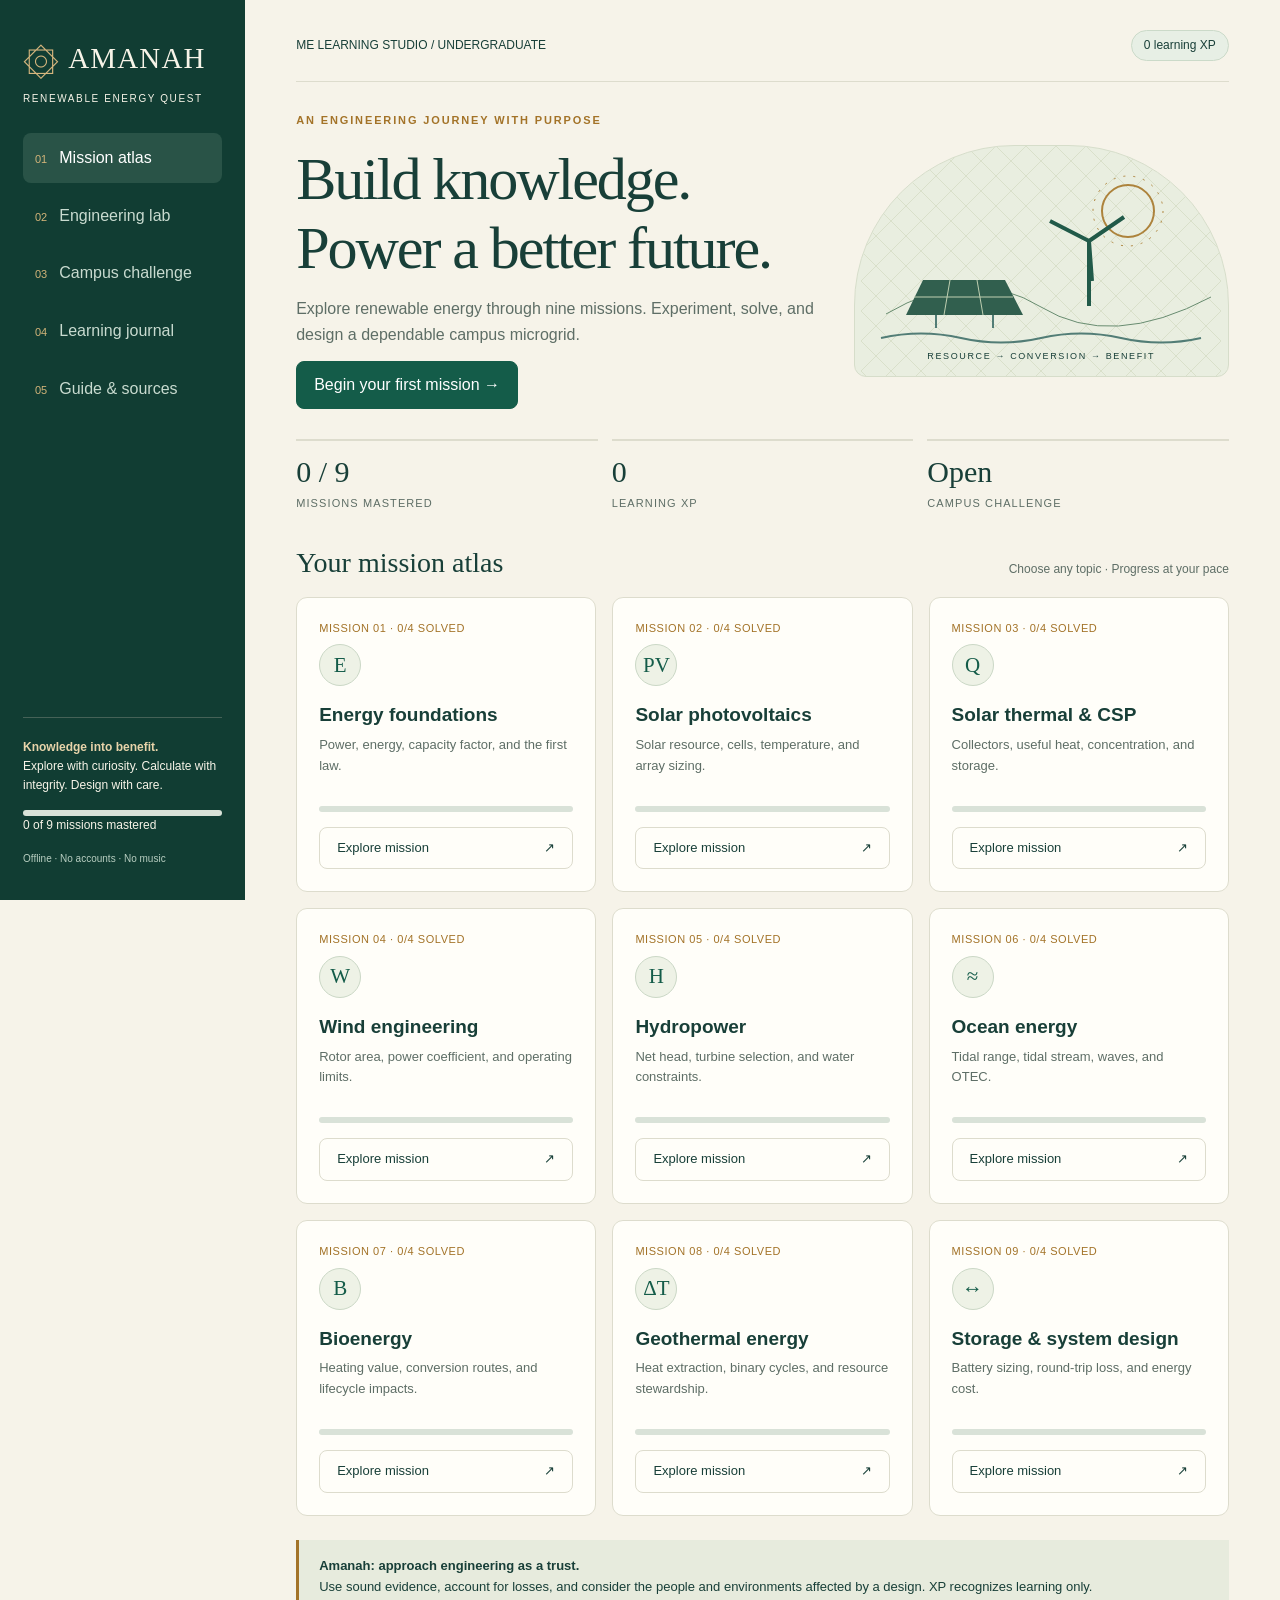
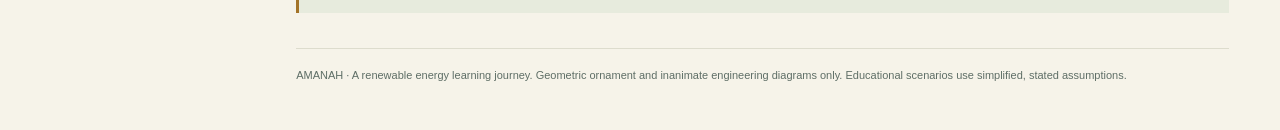
==== index.html @ 1aebdc18 "Initial commit Co-authored-by: Copilot App <223556219+Copilot@users.noreply.github.com>" ====
<!DOCTYPE html>
<html lang="en"><head><meta charset="UTF-8"><meta name="viewport" content="width=device-width,initial-scale=1"><meta name="description" content="An offline undergraduate renewable energy learning game with Islamic geometric design and engineering missions."><title>Amanah · Renewable Energy Quest</title>
<style>
:root{--ink:#183f38;--green:#145c49;--gold:#a37328;--cream:#f6f3e9;--paper:#fffef9;--line:#dddccd;--muted:#5e6e66;--mint:#e7efe5;--red:#973d30}*{box-sizing:border-box}body{margin:0;background:var(--cream);color:var(--ink);font:16px/1.6 'Segoe UI',Arial,sans-serif}button,input,select{font:inherit}button,a,input{touch-action:manipulation}button{cursor:pointer}button:focus-visible,a:focus-visible,input:focus-visible{outline:3px solid #bd8533;outline-offset:4px}button{border:1px solid var(--line);background:var(--paper);color:var(--ink);border-radius:8px;padding:10px 17px}button:hover{border-color:var(--green);background:var(--mint)}button:disabled{opacity:.65;cursor:default}.primary{background:var(--green);color:white;border-color:var(--green)}.primary:hover{background:#0d4839;color:white}.eyebrow{text-transform:uppercase;letter-spacing:.17em;font-size:11px;font-weight:750;color:var(--gold)}h1,h2,h3,p{margin:0 0 14px}h1,h2{font-family:Georgia,serif;font-weight:normal;line-height:1.15}h1{font-size:clamp(34px,4.7vw,64px);letter-spacing:-.035em}h2{font-size:34px}h3{font-size:19px;line-height:1.3}.muted,small{color:var(--muted)}a{color:var(--green)}.shell{display:grid;grid-template-columns:245px 1fr;min-height:100vh}aside{padding:32px 23px;background:#113d33;color:#f7f4e8;display:flex;flex-direction:column;gap:26px;position:sticky;top:0;height:100vh}aside .muted,aside small{color:#b8cec1}.brand{font-family:Georgia,serif;font-size:29px;letter-spacing:.04em}.brand span{color:#d6b67e}.brand-sub{font-size:10px;letter-spacing:.16em;text-transform:uppercase}.rosette{display:inline-block;font-size:37px;vertical-align:middle;color:#d6b67e;margin-right:8px}nav{display:grid;gap:8px}nav button{text-align:left;border:0;background:none;color:#c9dbd0;padding:12px}nav button.active{background:#295347;color:white}nav button:hover{background:#244e43;color:white}.navnum{font-size:11px;color:#d3b479;margin-right:12px}.side-bottom{margin-top:auto;font-size:12px;border-top:1px solid #456257;padding-top:20px}.side-bottom strong{color:#e8d4aa}.progress{height:6px;background:#d9e2d8;border-radius:10px;overflow:hidden}.progress>span{height:100%;display:block;background:#b98c42;transition:width .3s}main{padding:30px clamp(20px,4vw,66px) 45px;max-width:1550px;width:100%;margin:auto}.topbar{display:flex;justify-content:space-between;gap:14px;align-items:center;border-bottom:1px solid var(--line);padding-bottom:20px;margin-bottom:30px;font-size:12px}.pill{display:inline-block;background:var(--mint);border:1px solid #cbdac9;border-radius:30px;padding:5px 12px;font-size:12px}.hero{display:grid;grid-template-columns:1.4fr 1fr;gap:32px;align-items:center;margin-bottom:30px}.hero p{max-width:560px}.hero-art{min-height:230px;background:#e9eee0;border:1px solid #d6ddca;border-radius:160px 160px 12px 12px;position:relative;overflow:hidden;display:grid;place-items:center}.hero-art svg{width:100%;max-width:360px;height:230px}.hero-art .caption{position:absolute;bottom:12px;letter-spacing:.18em;font-size:9px}.stats{display:grid;grid-template-columns:repeat(3,1fr);gap:14px;margin:24px 0}.stat{border-top:2px solid var(--line);padding-top:14px}.stat strong{font:30px Georgia,serif;display:block}.stat small{font-size:11px;text-transform:uppercase;letter-spacing:.1em}.section-head{display:flex;justify-content:space-between;align-items:end;margin:32px 0 18px;gap:15px}.section-head h2{font-size:28px;margin:0}.cards{display:grid;grid-template-columns:repeat(3,minmax(0,1fr));gap:16px}.card{background:var(--paper);border:1px solid var(--line);border-radius:11px;padding:22px;position:relative;display:flex;flex-direction:column;align-items:start;gap:7px}.card p{font-size:13px;color:var(--muted);flex:1}.card button{width:100%;text-align:left;font-size:13px;display:flex;justify-content:space-between;margin-top:8px}.card .symbol{width:42px;height:42px;border:1px solid #cbd8c6;display:grid;place-items:center;background:#eef2e6;color:var(--green);font:21px Georgia,serif;border-radius:50%;margin-bottom:10px}.card h3{margin:0}.card .status{font-size:11px;letter-spacing:.05em;color:var(--gold)}.banner{background:#e7ebdd;border-left:3px solid var(--gold);padding:16px 20px;margin:24px 0;font-size:13px}.banner p:last-child{margin:0}.two{display:grid;grid-template-columns:1fr 1fr;gap:22px}.panel{background:var(--paper);border:1px solid var(--line);border-radius:12px;padding:26px;margin-bottom:20px}.formula{font:22px Georgia,serif;padding:18px;background:#eff2e8;border-radius:8px;margin:18px 0}.steps{display:flex;gap:8px;flex-wrap:wrap;margin:22px 0}.steps button{font-size:13px}.steps button.active{background:var(--green);color:white}label{display:block;margin:16px 0 5px;font-size:14px}input[type=range]{width:100%;accent-color:var(--green)}input[type=number]{width:100%;border:1px solid #b8c6b8;padding:11px;border-radius:6px;background:white;color:var(--ink)}.reading{font:48px Georgia,serif;margin:25px 0 8px;color:var(--green)}.track{height:12px;background:#e3e8dc;border-radius:6px;overflow:hidden;margin:15px 0}.track div{height:100%;background:var(--gold);transition:width .15s}.option{display:block;width:100%;text-align:left;margin:10px 0;padding:13px 16px}.option.correct{background:#e0eee0;border-color:#468351}.option.wrong{background:#fae9df;border-color:#ac6050}.feedback{margin-top:16px;padding:15px;background:#eef0e6;border-radius:6px;font-size:14px}.feedback:empty{display:none}.success{color:#1b6639}.error{color:var(--red)}.actions{display:flex;gap:12px;flex-wrap:wrap;margin-top:20px}.hidden{display:none!important}.ledger{width:100%;border-collapse:collapse;font-size:14px}.ledger td,.ledger th{text-align:left;border-bottom:1px solid var(--line);padding:12px 8px}.table-wrap{overflow:auto}.badge-list{display:flex;flex-wrap:wrap;gap:12px;margin:20px 0}.badge{padding:14px 20px;border:1px dashed #b0baaa;border-radius:9px;opacity:.6}.badge.earned{opacity:1;background:#e9eddb;border-style:solid;border-color:#b49458}.fine{font-size:12px;color:var(--muted)}footer{font-size:11px;color:var(--muted);border-top:1px solid var(--line);margin-top:35px;padding-top:18px}.visually-hidden{position:absolute;width:1px;height:1px;overflow:hidden;clip:rect(0,0,0,0)}details{margin:16px 0}summary{cursor:pointer;font-weight:650}.map-meter{margin-top:8px;width:100%}#notice{position:fixed;bottom:20px;right:20px;background:var(--green);color:white;border-radius:8px;padding:12px 20px;z-index:10;max-width:90vw}ul{padding-left:22px}li{margin-bottom:8px}@media(max-width:1050px){.cards{grid-template-columns:repeat(2,minmax(0,1fr))}.shell{grid-template-columns:200px 1fr}.hero{grid-template-columns:1fr}.hero-art{display:none}.two{grid-template-columns:1fr}}@media(max-width:720px){.shell{display:block}aside{position:static;height:auto;padding:18px;gap:14px}.brand{font-size:25px}.brand-sub,.side-bottom{display:none}nav{display:flex;overflow:auto;gap:4px}nav button{white-space:nowrap;font-size:12px;padding:9px}.navnum{display:none}main{padding:20px 17px}.topbar{font-size:10px;margin-bottom:24px}.cards{grid-template-columns:1fr}.hero{gap:10px}.panel{padding:20px}.stats{gap:10px}.stat strong{font-size:26px}.ledger{font-size:12px}.section-head{align-items:start;flex-direction:column}}@media(prefers-reduced-motion:reduce){*{transition:none!important}}@media print{aside,.topbar,button,footer{display:none!important}.shell{display:block}main{padding:0}.panel,.card{break-inside:avoid}body{background:white}.cards{grid-template-columns:repeat(2,1fr)}}
</style></head><body>
<div class="shell"><aside><div><div class="brand"><span class="rosette" aria-hidden="true">۞</span>AMANAH</div><div class="brand-sub">Renewable Energy Quest</div></div><nav aria-label="Main navigation"><button data-view="map" class="active"><span class="navnum">01</span>Mission atlas</button><button data-view="lab"><span class="navnum">02</span>Engineering lab</button><button data-view="design"><span class="navnum">03</span>Campus challenge</button><button data-view="journal"><span class="navnum">04</span>Learning journal</button><button data-view="guide"><span class="navnum">05</span>Guide & sources</button></nav><div class="side-bottom"><strong>Knowledge into benefit.</strong><p>Explore with curiosity. Calculate with integrity. Design with care.</p><div class="progress"><span id="sideProgress" style="width:0%"></span></div><p id="sideCount">0 of 9 missions mastered</p><small>Offline · No accounts · No music</small></div></aside>
<main><div class="topbar"><span>ME LEARNING STUDIO <span aria-hidden="true"> / </span> UNDERGRADUATE</span><span class="pill" id="xpTop">0 learning XP</span></div><div id="content"></div><footer>AMANAH · A renewable energy learning journey. Geometric ornament and inanimate engineering diagrams only. Educational scenarios use simplified, stated assumptions.</footer></main></div><div id="notice" role="status" class="hidden"></div>
<script>
'use strict';
// Instructor-editable content: each mission has a lesson, a numeric model, three questions, and a calculation.
const missions=[
{id:'basics',name:'Energy foundations',tag:'Begin with the balance',symbol:'E',desc:'Power, energy, capacity factor, and the first law.',lesson:'Power is a rate of energy transfer; energy is the accumulated transfer over time. A 100 kW plant operating at a 30% annual capacity factor delivers the same annual energy as 100 kW at full output for 30% of the year. Capacity factor is not conversion efficiency. Always define the system boundary before making an energy balance.',formula:'E = Pᵣ × CF × t',assumption:'Annual estimate: 8,760 hours; constant rated capacity; CF is the annual energy ratio.',vars:[['Rated capacity','kW',10,1000,10,100],['Capacity factor','%',5,95,1,30]],calc:(p,c)=>p*c/100*8760,unit:'kWh/year',scale:876000,insight:'Increasing rated capacity or capacity factor increases annual energy linearly. This estimate does not predict hourly output.',q:[['Which quantity is measured in kWh?',['Power','Energy','Conversion efficiency'],1,'A kilowatt-hour is energy: power multiplied by time.'],['A 25% capacity factor means…',['25% conversion efficiency','Annual energy is 25% of rated power × annual hours','The plant loses 75% of its electricity'],1,'Capacity factor compares actual energy with continuous operation at rated power.'],['At steady state, input energy must equal…',['Useful output only','Useful output plus losses','Rated capacity'],1,'Energy is conserved; losses are transfers such as waste heat.']],task:['A 200 kW plant has a 25% capacity factor. Estimate annual generation using 8,760 h.','kWh/year',438000,'E = 200 × 0.25 × 8,760 = 438,000 kWh/year.']},
{id:'pv',name:'Solar photovoltaics',tag:'Turn irradiance into electricity',symbol:'PV',desc:'Solar resource, cells, temperature, and array sizing.',lesson:'PV cells convert absorbed solar radiation into DC electricity. An inverter supplies AC loads. Irradiance (W/m²) is instantaneous power per area; irradiation (kWh/m²) is energy per area over a period. Module temperature, shading, wiring, and inverter losses affect delivered energy. Tilt affects the resource reaching a surface; a single optimal angle cannot describe every site and season.',formula:'P_DC = G × A × η / 1,000',assumption:'Uniform plane-of-array irradiance, constant module efficiency; DC output before system losses.',vars:[['Irradiance','W/m²',100,1100,10,800],['Module area','m²',5,100,1,20]],calc:(g,a)=>g*a*.2/1000,unit:'kW DC',scale:22,insight:'Here module efficiency is fixed at 20%. Real efficiency and output vary with cell temperature, spectrum, and shading.',q:[['Which device normally converts PV DC to AC?',['Inverter','Penstock','Condenser'],0,'An inverter converts DC electricity to AC.'],['For typical silicon PV, increasing cell temperature at fixed irradiance usually…',['Increases power indefinitely','Reduces maximum power','Has no effect'],1,'The reduction in voltage generally outweighs the small increase in current.'],['A pyranometer measures…',['Broadband solar irradiance','Wind direction','Battery state of charge'],0,'A pyranometer measures irradiance on its measurement plane.']],task:['At G = 800 W/m², A = 20 m² and module efficiency = 20%, find DC output before losses.','kW',3.2,'P = 800 × 20 × 0.20 / 1,000 = 3.2 kW.']},
{id:'thermal',name:'Solar thermal & CSP',tag:'Follow the heat',symbol:'Q',desc:'Collectors, useful heat, concentration, and storage.',lesson:'Solar thermal collectors transfer solar energy to a working fluid. CSP uses concentrated sunlight to supply high-temperature heat, usually driving a heat engine. Concentrating collectors depend strongly on direct normal irradiance (DNI); diffuse sunlight cannot be concentrated to the same focus. Thermal storage can shift generation, but does not create extra energy.',formula:'Q̇ᵤ = G × A × η / 1,000',assumption:'Simple flat-plate model with fixed 60% useful efficiency; not a detailed CSP plant model.',vars:[['Irradiance','W/m²',100,1000,10,700],['Collector area','m²',2,80,1,10]],calc:(g,a)=>g*a*.6/1000,unit:'kW thermal',scale:48,insight:'Useful heat depends on optical and thermal losses. Higher fluid temperature often increases heat loss.',q:[['Which resource is especially important for focusing CSP collectors?',['DNI','Only diffuse sky radiation','Nighttime humidity'],0,'Focusing optics require the direct beam component.'],['Molten-salt storage primarily stores…',['Electric charge','Thermal energy','Wind momentum'],1,'Thermal storage retains heat for later use in a power cycle.'],['The ideal heat-engine efficiency limit between hot and cold reservoirs is…',['1 − Tcold/Thot, with temperatures in kelvin','Thot/Tcold in Celsius','Always 100%'],0,'The Carnot limit uses absolute temperatures; real cycles have lower efficiency.']],task:['A collector has 10 m² area, 700 W/m² irradiance and 60% useful efficiency. Find useful thermal power.','kW thermal',4.2,'Q̇ = 700 × 10 × 0.60 / 1,000 = 4.2 kW thermal.']},
{id:'wind',name:'Wind engineering',tag:'Work with the cubic law',symbol:'W',desc:'Rotor area, power coefficient, and operating limits.',lesson:'Wind carries kinetic energy. Rotor mechanical power is ½ρAv³Cp. For a circular HAWT rotor, A = πD²/4. Cp describes aerodynamic extraction, not generator efficiency. Under ideal actuator-disc assumptions, the Betz limit is 16/27. Real turbines have cut-in, rated, and cut-out regimes; cubic scaling alone does not describe their full power curve.',formula:'Pᵣₒₜₒᵣ = ½ρ(πD²/4)v³Cₚ / 1,000',assumption:'ρ = 1.225 kg/m³; Cp = 0.40; below rated operation; no drivetrain or electrical losses.',vars:[['Wind speed','m/s',3,12,0.5,8],['Rotor diameter','m',2,30,1,10]],calc:(v,d)=>.5*1.225*Math.PI*d*d/4*v*v*v*.4/1000,unit:'kW mechanical',scale:300,insight:'Double speed gives eight times rotor power under this model; doubling diameter gives four times power.',q:[['At fixed Cp and density, doubling wind speed changes rotor power by…',['2 times','4 times','8 times'],2,'Power is proportional to the cube of speed, so 2³ = 8.'],['The ideal Betz limit is approximately…',['59.3%','100%','20%'],0,'16/27 ≈ 0.593 under the ideal actuator-disc assumptions.'],['Beyond rated speed, a controlled turbine usually…',['Follows the cubic law without limit','Limits output near rated power until cut-out','Has zero aerodynamic loading'],1,'Pitch and other control systems limit output and loads.']],task:['For ρ = 1.225 kg/m³, A = 100 m², v = 8 m/s and Cp = 0.40, find rotor mechanical power.','kW',12.544,'P = 0.5 × 1.225 × 100 × 8³ × 0.40 / 1,000 = 12.544 kW.']},
{id:'hydro',name:'Hydropower',tag:'Connect head and flow',symbol:'H',desc:'Net head, turbine selection, and water constraints.',lesson:'Hydropower converts water energy to shaft power and then electricity. For a head-driven installation, electrical power is ρgQHη, using net head after hydraulic losses. Turbine selection depends on both head and flow: Pelton turbines suit high-head, relatively low-flow duties; Kaplan turbines suit low-head, high-flow duties. Environmental flow and seasonal availability constrain extraction.',formula:'Pₑ = ρgQHη / 1,000',assumption:'ρ = 1,000 kg/m³; g = 9.81 m/s²; overall turbine-generator efficiency = 80%; H is net head.',vars:[['Net head','m',2,100,1,20],['Turbine flow','m³/s',0.1,5,0.1,1]],calc:(h,q)=>1000*9.81*q*h*.8/1000,unit:'kW electric',scale:3924,insight:'Power scales linearly with net head and turbine flow. More extraction is not automatically environmentally acceptable.',q:[['Use which head in the power equation?',['Gross head plus losses','Net head after hydraulic losses','Tower height'],1,'Net head is the energy head actually available at the turbine.'],['Which turbine is commonly suitable for high head and relatively low flow?',['Kaplan','Pelton','A PV inverter'],1,'A Pelton impulse turbine is suited to high-head applications.'],['Why retain an environmental flow?',['To support downstream river functions','To increase turbine friction','To remove the need for a site survey'],0,'A diversion affects downstream habitats and water uses.']],task:['At Q = 1 m³/s, Hnet = 20 m and overall efficiency = 80%, find electrical power. Use ρ = 1,000 kg/m³ and g = 9.81 m/s².','kW',156.96,'P = 1,000 × 9.81 × 1 × 20 × 0.8 / 1,000 = 156.96 kW.']},
{id:'ocean',name:'Ocean energy',tag:'Read the rhythm of water',symbol:'≈',desc:'Tidal range, tidal stream, waves, and OTEC.',lesson:'Tidal-range systems exploit a water-level difference; tidal-stream devices exploit moving water. Waves carry energy associated with wind-driven surface motion. OTEC uses a temperature difference between warm surface and cold deep seawater. For an ideal constant-area tidal basin, the potential energy per full basin-level change is ½ρgAh²; real operating strategies and losses reduce recoverable energy.',formula:'Eideal = ½ρgAh² / 3,600,000',assumption:'Seawater ρ = 1,025 kg/m³; g = 9.81 m/s²; constant basin area 100,000 m²; one ideal full level change.',vars:[['Tidal range','m',1,8,0.1,4],['Recovery fraction','%',10,80,1,50]],calc:(h,r)=>.5*1025*9.81*100000*h*h/3600000*r/100,unit:'kWh/event',scale:7151,insight:'The recovery fraction is an illustrative aggregate factor. Event energy is not average power or annual production.',q:[['Tidal-stream devices extract mainly…',['Kinetic energy of currents','Heat from the seabed','Energy from fuel combustion'],0,'Current speed and swept area govern the incoming kinetic power.'],['With fixed basin area, doubling tidal range changes ideal basin energy by…',['2 times','4 times','8 times'],1,'Ideal basin energy is proportional to h².'],['OTEC needs…',['A warm surface and cold deep-water temperature difference','Only a high wind speed','Only a large tidal range'],0,'OTEC drives a low-temperature-difference thermal cycle.']],task:['For a constant-area basin A = 100,000 m² and h = 4 m, calculate ideal energy for one full level change. Use ρ = 1,025 kg/m³, g = 9.81 m/s²; ignore recovery losses.','kWh',2234.5,'E = 0.5 × 1,025 × 9.81 × 100,000 × 4² / 3,600,000 = 2,234.5 kWh.']},
{id:'bio',name:'Bioenergy',tag:'Account for the full cycle',symbol:'B',desc:'Heating value, conversion routes, and lifecycle impacts.',lesson:'Biomass can supply heat, electricity, or fuels through several routes. Combustion releases heat; gasification produces a combustible gas through partial oxidation; anaerobic digestion produces biogas from suitable organic feedstocks. Net benefits depend on sourcing, land use, transport, emissions, and what would otherwise happen to the feedstock. Renewable does not automatically mean carbon neutral.',formula:'Eₑ = m × LHV × η / 3.6',assumption:'LHV = 15 MJ/kg on the stated fuel basis; constant net electrical efficiency; no separate cogeneration heat credit.',vars:[['Fuel mass','kg',10,500,10,100],['Electrical efficiency','%',10,40,1,25]],calc:(m,e)=>m*15*e/100/3.6,unit:'kWh electric',scale:834,insight:'Use heating value and mass on the same moisture basis. Wet fuel can have much lower useful energy per kilogram.',q:[['Anaerobic digestion produces…',['Biogas','Only pure hydrogen','Solar radiation'],0,'Biogas commonly contains methane and carbon dioxide; cleaning may be required.'],['Why can high fuel moisture reduce useful performance?',['Water evaporation consumes heat','It always doubles LHV','It removes all emissions'],0,'Evaporating water consumes energy and can affect combustion quality.'],['A credible bioenergy carbon assessment includes…',['Only stack emissions','Feedstock, land use, supply chain, and counterfactual fate','No emissions because the fuel is renewable'],1,'A lifecycle boundary is essential; carbon neutrality is not automatic.']],task:['Convert 100 kg of fuel at LHV = 15 MJ/kg to electricity at 25% net electrical efficiency.','kWh',104.1666667,'E = 100 × 15 × 0.25 / 3.6 = 104.17 kWh electric.']},
{id:'geo',name:'Geothermal energy',tag:'Engineer with Earth’s heat',symbol:'ΔT',desc:'Heat extraction, binary cycles, and resource stewardship.',lesson:'Geothermal systems use heat from within Earth. Resource temperature and fluid conditions determine the conversion route. A binary plant transfers geothermal heat to a secondary working fluid. Ground-source heat pumps exchange heat with shallow ground and use electricity; they are different from geothermal electricity plants. Extraction and reinjection require careful reservoir and environmental management.',formula:'Q̇ = ṁcₚ(Tin − Tout)',assumption:'Liquid water cp = 4.18 kJ/(kg·K); fixed outlet temperature 60°C; no phase change or heat loss.',vars:[['Mass flow','kg/s',1,50,1,10],['Inlet temperature','°C',70,150,1,120]],calc:(m,t)=>m*4.18*(t-60),unit:'kW thermal',scale:18810,insight:'Thermal power is not electrical power. Net electrical output also depends on cycle efficiency and parasitic pumping.',q:[['A binary geothermal plant uses…',['A secondary working-fluid cycle','PV cells inside a well','A tidal barrage'],0,'A heat exchanger transfers geothermal heat to another fluid.'],['A ground-source heat pump…',['Creates energy from nothing','Uses electricity to transfer heat','Is identical to a geothermal steam turbine'],1,'A heat pump moves heat; COP can exceed one without violating energy conservation.'],['Why is reinjection often considered?',['Reservoir management and fluid disposal','To guarantee unlimited output','To eliminate all seismic risk'],0,'Reinjection can support resource management, but site-specific risks remain.']],task:['Water flows at 10 kg/s and cools from 120°C to 60°C. Use cp = 4.18 kJ/(kg·K). Find extracted heat rate.','kW thermal',2508,'Q̇ = 10 × 4.18 × (120 − 60) = 2,508 kW thermal.']},
{id:'storage',name:'Storage & system design',tag:'Make supply meet demand',symbol:'↔',desc:'Battery sizing, round-trip loss, and energy cost.',lesson:'Storage shifts energy in time. Power capacity (kW) determines the rate of charging or discharging; energy capacity (kWh) determines duration. Round-trip efficiency is output energy divided by input energy over a full cycle. A microgrid needs time-resolved balancing, reserve margins, and realistic resource data. LCOE compares discounted lifecycle costs with discounted delivered energy; it does not measure reliability by itself.',formula:'Eout = Ein × ηRT',assumption:'A complete storage cycle; round-trip efficiency includes all modeled losses; no degradation in this model.',vars:[['Charge input','kWh',10,500,10,100],['Round-trip efficiency','%',50,95,1,80]],calc:(e,r)=>e*r/100,unit:'kWh delivered',scale:475,insight:'A 100 kWh battery cannot necessarily supply 100 kW; both the power and energy ratings must be checked.',q:[['A 20 kW / 80 kWh battery at full usable capacity can ideally supply 20 kW for…',['4 hours','80 hours','0.25 hours'],0,'Duration = energy / power = 80 / 20 = 4 hours before additional losses.'],['Pumped storage is primarily…',['A net energy source','Energy storage with cycle losses','A perpetual-motion device'],1,'Pumping consumes more energy than is recovered through generation.'],['For an honest technology cost comparison, use…',['Only equipment purchase price','Consistent boundaries, service life, discounting, and delivered energy','Only the highest nameplate rating'],1,'Lifecycle comparisons require consistent assumptions and system boundaries.']],task:['A complete storage cycle accepts 100 kWh and has 80% round-trip efficiency. Find delivered energy.','kWh',80,'Eout = 100 × 0.80 = 80 kWh; cycle loss = 20 kWh.']}
];
const STORE='amanah-energy-quest-v1';let saved;try{saved=JSON.parse(localStorage.getItem(STORE)||'null')}catch(e){}let state={done:{},capstone:false};if(saved&&saved.done&&typeof saved.done==='object'){for(const m of missions)for(let i=0;i<4;i++)if(saved.done[m.id+'-'+i]===true)state.done[m.id+'-'+i]=true;state.capstone=saved.capstone===true}let persist=true,view='map',current=0,step=0;const $=s=>document.querySelector(s),count=m=>[0,1,2,3].filter(i=>state.done[m.id+'-'+i]).length,mastered=()=>missions.filter(m=>count(m)===4).length,xp=()=>Object.keys(state.done).length*25+(state.capstone?100:0);const fmt=n=>Number(n).toLocaleString(undefined,{maximumFractionDigits:2});
function save(){try{localStorage.setItem(STORE,JSON.stringify(state))}catch(e){persist=false}updateStats()}
function updateStats(){$('#xpTop').textContent=xp()+' learning XP';$('#sideCount').textContent=mastered()+' of 9 missions mastered';$('#sideProgress').style.width=mastered()/9*100+'%'}
function award(m,i){const key=m.id+'-'+i;if(!state.done[key]){state.done[key]=true;save();toast('+25 learning XP · Evidence added to your journal')}}
function toast(s){$('#notice').textContent=s;$('#notice').classList.remove('hidden');clearTimeout(window.noticeTimer);window.noticeTimer=setTimeout(()=>$('#notice').classList.add('hidden'),3500)}
function heading(k,t,p){return `<div class="eyebrow">${k}</div><h1 style="margin-top:12px">${t}</h1><p class="muted">${p}</p>`}
function navigate(v){view=v;document.querySelectorAll('nav button').forEach(b=>b.classList.toggle('active',b.dataset.view===v));render();window.scrollTo(0,0)}
document.querySelectorAll('nav button').forEach(b=>b.onclick=()=>navigate(b.dataset.view));
const art=`<div class="hero-art" aria-label="Geometric energy landscape: sun, solar panels, wind turbine, and water"><svg viewBox="0 0 360 230" role="img" aria-label="Inanimate renewable energy technology schematic"><defs><pattern id="grid" width="30" height="30" patternUnits="userSpaceOnUse"><path d="M15 0L30 15 15 30 0 15Z" fill="none" stroke="#ced6bc" stroke-width=".6"/></pattern></defs><rect width="360" height="230" fill="url(#grid)"/><circle cx="267" cy="65" r="26" fill="none" stroke="#ad833c" stroke-width="2"/><circle cx="267" cy="65" r="35" fill="none" stroke="#ad833c" stroke-dasharray="2 8"/><path d="M25 168Q110 118 180 161T350 151" fill="none" stroke="#688c70"/><path d="M228 160V95m0 0l-39-20m39 20l35-24m-35 24l3 40" fill="none" stroke="#215a49" stroke-width="4"/><path d="M62 134h82l18 35H45Z" fill="#315f4e"/><path d="M89 134l-6 35m33-35 6 35m-69-18h99" stroke="#bfcfb1"/><path d="M75 169v13m57-13v13M20 192Q60 183 100 192T180 192T260 192T340 192" fill="none" stroke="#527d76" stroke-width="2"/></svg><div class="caption">RESOURCE → CONVERSION → BENEFIT</div></div>`;
function render(){updateStats();if(view==='map')map();if(view==='mission')mission();if(view==='lab')lab();if(view==='design')design();if(view==='journal')journal();if(view==='guide')guide()}
function map(){$('#content').innerHTML=`<section class="hero"><div><div class="eyebrow">An engineering journey with purpose</div><h1 style="margin-top:14px">Build knowledge.<br>Power a better future.</h1><p class="muted">Explore renewable energy through nine missions. Experiment, solve, and design a dependable campus microgrid.</p><button class="primary" id="resume">${Object.keys(state.done).length?'Continue your journey':'Begin your first mission'} <span aria-hidden="true">→</span></button></div>${art}</section><div class="stats"><div class="stat"><strong>${mastered()} / 9</strong><small>Missions mastered</small></div><div class="stat"><strong>${xp()}</strong><small>Learning XP</small></div><div class="stat"><strong>${state.capstone?'Complete':'Open'}</strong><small>Campus challenge</small></div></div><div class="section-head"><h2>Your mission atlas</h2><span class="fine">Choose any topic · Progress at your pace</span></div><div class="cards">${missions.map((m,i)=>`<article class="card"><span class="status">MISSION ${String(i+1).padStart(2,'0')} · ${count(m)===4?'MASTERED':count(m)+'/4 SOLVED'}</span><div class="symbol" aria-hidden="true">${m.symbol}</div><h3>${m.name}</h3><p>${m.desc}</p><div class="progress map-meter"><span style="width:${count(m)*25}%"></span></div><button data-mission="${i}">${count(m)===4?'Review mission':'Explore mission'} <span aria-hidden="true">↗</span></button></article>`).join('')}</div><div class="banner"><strong>Amanah: approach engineering as a trust.</strong><p>Use sound evidence, account for losses, and consider the people and environments affected by a design. XP recognizes learning only.</p></div>`;document.querySelectorAll('[data-mission]').forEach(b=>b.onclick=()=>openMission(+b.dataset.mission));$('#resume').onclick=()=>openMission(Math.max(0,missions.findIndex(m=>count(m)<4)))}
function openMission(i){current=i;step=0;navigate('mission')}
function mission(){const m=missions[current];$('#content').innerHTML=`<button id="back">← Mission atlas</button><div style="margin-top:24px">${heading('Mission '+String(current+1).padStart(2,'0')+' / '+m.tag,m.name,'Read, investigate, and solve. Each of the four challenges awards 25 XP once.')}</div><div class="steps"><button data-step="0" class="${step===0?'active':''}">Learn & explore</button>${m.q.map((q,i)=>`<button data-step="${i+1}" class="${step===i+1?'active':''}">${state.done[m.id+'-'+i]?'✓ ':''}Check ${i+1}</button>`).join('')}<button data-step="4" class="${step===4?'active':''}">${state.done[m.id+'-3']?'✓ ':''}Calculation</button></div><div id="stage"></div>`;$('#back').onclick=()=>navigate('map');document.querySelectorAll('[data-step]').forEach(b=>b.onclick=()=>{step=+b.dataset.step;mission()});if(step===0){$('#stage').innerHTML=`<div class="two"><article class="panel"><div class="eyebrow">Field notes</div><h2 style="margin-top:12px;font-size:29px">Understand the mechanism</h2><p>${m.lesson}</p><div class="formula">${m.formula}</div><p class="fine">${m.assumption}</p><div class="banner"><strong>Design reflection</strong><p>${reflection(current)}</p></div><button class="primary" id="startCheck">Try the knowledge checks →</button></article><div class="panel" id="model"></div></div>`;mountModel(m);$('#startCheck').onclick=()=>{step=1;mission()}}else if(step<4){const q=m.q[step-1];$('#stage').innerHTML=`<div class="panel"><div class="eyebrow">Knowledge check ${step} of 3 ${state.done[m.id+'-'+(step-1)]?'· Previously solved':''}</div><h2 style="font-size:29px;margin-top:16px">${q[0]}</h2><div id="options">${q[1].map((o,i)=>`<button class="option" data-answer="${i}">${String.fromCharCode(65+i)}. ${o}</button>`).join('')}</div><div id="answerFeedback" class="feedback" role="status" aria-live="polite"></div><div class="actions"><button id="hint">Explain the concept</button><button class="primary hidden" id="next">${step===3?'Try the calculation':'Next check'} →</button></div></div>`;document.querySelectorAll('[data-answer]').forEach(b=>b.onclick=()=>{const good=+b.dataset.answer===q[2];b.classList.add(good?'correct':'wrong');$('#answerFeedback').textContent=(good?'Correct. ':'Try again. ')+q[3];if(good){award(m,step-1);document.querySelectorAll('[data-answer]').forEach(x=>x.disabled=true);$('#next').classList.remove('hidden')}});$('#hint').onclick=()=>{$('#answerFeedback').textContent=q[3]};$('#next').onclick=()=>{step++;mission()}}else{const t=m.task;$('#stage').innerHTML=`<div class="two"><div class="panel"><div class="eyebrow">Engineering calculation · ±1% tolerance</div><h2 style="font-size:27px;margin-top:16px">${t[0]}</h2><form id="calcForm"><label for="numeric">Your answer (${t[1]})</label><input id="numeric" type="number" step="any" required autocomplete="off"><div class="actions"><button class="primary" type="submit">Check calculation</button><button type="button" id="showWork">Show worked solution</button></div></form><div id="calcFeedback" class="feedback" aria-live="polite" role="status"></div><div class="actions"><button id="continue">${current<8?'Next mission →':'Return to atlas →'}</button></div></div><div class="panel"><div class="eyebrow">Equation bench</div><div class="formula">${m.formula}</div><p>Check your units before submitting. Convert watts to kilowatts by dividing by 1,000; convert MJ to kWh by dividing by 3.6.</p><p class="fine">Learning is open-book: solutions and retries are available. XP is earned once for a correct response, including after reviewing a solution.</p></div></div>`;$('#calcForm').onsubmit=e=>{e.preventDefault();const val=Number($('#numeric').value);if(!Number.isFinite(val)||$('#numeric').value.trim()==='')return;const good=Math.abs(val-t[2])<=Math.abs(t[2])*.01;$('#calcFeedback').textContent=good?'Correct. '+t[3]:'Check the formula, units, and efficiency fraction, then retry.';if(good)award(m,3)};$('#showWork').onclick=()=>{$('#calcFeedback').textContent=t[3]};$('#continue').onclick=()=>current<8?openMission(current+1):navigate('map')}}
function reflection(i){return ['Would your conclusion change if you compared annual energy rather than rated power?','How would shading, roof access, and end-of-life management affect your design?','Could heat be used directly rather than converted to electricity?','How would you document uncertainty in a wind-resource estimate?','How would you share water fairly with downstream users?','What coastal processes and community uses require assessment?','Is the feedstock sustainably available without competing with essential uses?','What monitoring would protect the long-term reservoir?','Which essential loads should have priority during a shortfall?'][i]}
function mountModel(m){$('#model').innerHTML=`<div class="eyebrow">Interactive model</div><h3 style="margin-top:14px">Change a resource. See the result.</h3>${m.vars.map((v,i)=>`<label for="slider${i}">${v[0]} <strong id="value${i}"></strong> ${v[1]}</label><input id="slider${i}" type="range" min="${v[2]}" max="${v[3]}" step="${v[4]}" value="${v[5]}">`).join('')}<div class="reading" id="modelNumber" aria-live="polite"></div><strong>${m.unit}</strong><div class="track" aria-hidden="true"><div id="modelBar"></div></div><p class="fine">Bar scaled to ${fmt(m.scale)} ${m.unit}; it does not represent efficiency.</p><p>${m.insight}</p><details><summary>Model boundaries</summary><p class="fine">${m.assumption}</p><p class="fine">Educational estimate. Resource variability, component limits, and site-specific losses require a fuller design.</p></details>`;const recalc=()=>{const vals=m.vars.map((v,i)=>{const n=+$('#slider'+i).value;$('#value'+i).textContent=fmt(n);return n});const result=m.calc(...vals);$('#modelNumber').textContent=fmt(result);$('#modelBar').style.width=Math.min(100,result/m.scale*100)+'%'};m.vars.forEach((v,i)=>$('#slider'+i).oninput=recalc);recalc()}
function lab(){$('#content').innerHTML=heading('Experiment without pressure','Engineering lab','Explore sensitivity before you commit to a design. All assumptions are visible.')+`<label for="labSelect">Choose a technology model</label><select id="labSelect" style="padding:10px;max-width:100%;margin-bottom:24px">${missions.map((m,i)=>`<option value="${i}" ${i===current?'selected':''}>${m.name}</option>`).join('')}</select><div class="two"><div class="panel" id="model"></div><div class="panel" id="labNotes"></div></div>`;const draw=()=>{current=+$('#labSelect').value;const m=missions[current];mountModel(m);$('#labNotes').innerHTML=`<div class="eyebrow">Predict → test → explain</div><h2 style="font-size:28px;margin-top:14px">${m.name}</h2><p>${m.lesson}</p><div class="formula">${m.formula}</div><p>Before moving a slider, predict the direction and approximate size of the change. Then explain the result using the equation.</p><button class="primary" id="labMission">Open related mission →</button>`;$('#labMission').onclick=()=>openMission(current)};$('#labSelect').onchange=draw;draw()}
// Four sequential six-hour blocks. Stored energy is measured on the battery's internal/DC side.
function simulate(pv,wind,capacity){const hours=6,eta=Math.sqrt(.81),sun=[0,.55,.65,0],windCF=[.4,.3,.35,.45],loads=[12,24,28,16];let soc=0,unmet=0,curtailed=0;const rows=[];for(let i=0;i<4;i++){const demand=loads[i]*hours,gen=(pv*sun[i]+wind*windCF[i])*hours,delta=gen-demand;let charge=0,discharge=0,miss=0;if(delta>=0){charge=Math.min(delta,(capacity-soc)/eta);soc+=charge*eta;curtailed+=delta-charge}else{discharge=Math.min(-delta,soc*eta);soc-=discharge/eta;miss=-delta-discharge;unmet+=miss}rows.push({demand,gen,charge,discharge,miss,soc})}return {rows,unmet,curtailed,soc,cost:pv*600+wind*1400+capacity*180,demand:480}}
function design(){$('#content').innerHTML=heading('Capstone / Service through design','Power the campus.','Meet 480 kWh of daily demand within an illustrative capital budget of 160,000 cost units.')+`<div class="banner"><strong>The design brief</strong><p>Supply all four blocks without grid imports. Battery begins empty at 00:00, so overnight generation must be adequate before daylight. Use surplus to serve later demand. Earn 100 XP once for a feasible design.</p></div><div class="two"><section class="panel"><div class="eyebrow">Your design controls</div>${[['PV capacity','kW',0,160,5,50],['Wind capacity','kW',0,100,5,30],['Usable battery capacity','kWh',0,300,10,100]].map((v,i)=>`<label for="cap${i}">${v[0]}: <strong id="capVal${i}"></strong> ${v[1]}</label><input type="range" id="cap${i}" min="${v[2]}" max="${v[3]}" step="${v[4]}" value="${v[5]}">`).join('')}<div id="designSummary" aria-live="polite"></div><button id="submitDesign" class="primary">Validate & record design</button><div id="designFeedback" class="feedback" role="status"></div></section><section class="panel"><div class="eyebrow">Stated assumptions</div><p>Four consecutive 6-hour blocks with average demand of 12, 24, 28, and 16 kW. PV output fractions: 0, 0.55, 0.65, 0. Wind output fractions: 0.40, 0.30, 0.35, 0.45.</p><p>PV, wind and battery costs: 600/kW, 1,400/kW and 180/kWh. These are invented classroom cost units, not market quotations.</p><p>Battery charge and discharge efficiencies: 90% each (81% round trip). Usable capacity excludes any reserve; no further depth-of-discharge adjustment. Unlimited battery power in this simplified model. Surplus is curtailed when full.</p><p class="fine">This single-day exercise does not demonstrate annual reliability or a commercial optimum. Real design requires multi-year weather, power limits, reserves, degradation, protection, and lifecycle cost analysis.</p></section></div><section class="panel"><h2 style="font-size:27px">Dispatch ledger</h2><p class="fine">All energy columns in kWh. Charge is bus-side input; discharge is bus-side output; ending SOC is stored battery energy.</p><div class="table-wrap"><table class="ledger"><thead><tr><th>Block</th><th>Demand</th><th>Generation</th><th>Charge</th><th>Discharge</th><th>Unserved</th><th>End SOC</th></tr></thead><tbody id="dispatch"></tbody></table></div></section><details><summary>Need a design hint?</summary><p>The first block needs at least 12 kW from wind because the battery starts empty and PV is zero. Try 50 kW PV, 40 kW wind, and 100 kWh battery; inspect the ledger and then look for a less expensive solution.</p></details>`;const draw=()=>{const vals=[0,1,2].map(i=>{const v=+$('#cap'+i).value;$('#capVal'+i).textContent=v;return v}),s=simulate(...vals);$('#designSummary').innerHTML=`<div class="stats"><div class="stat"><strong>${fmt(s.cost)}</strong><small>Cost / 160,000</small></div><div class="stat"><strong>${fmt(s.unmet)}</strong><small>Unserved kWh</small></div><div class="stat"><strong>${fmt(s.curtailed)}</strong><small>Curtailed kWh</small></div></div>`;$('#dispatch').innerHTML=s.rows.map((r,i)=>`<tr><th>${['00–06','06–12','12–18','18–24'][i]}</th>${['demand','gen','charge','discharge','miss','soc'].map(k=>`<td>${fmt(r[k])}</td>`).join('')}</tr>`).join('');$('#designFeedback').textContent='';return s};[0,1,2].forEach(i=>$('#cap'+i).oninput=draw);$('#submitDesign').onclick=()=>{const s=draw();if(s.cost<=160000&&s.unmet<1e-6){if(!state.capstone){state.capstone=true;save();toast('+100 learning XP · Campus challenge complete')}$('#designFeedback').textContent='Feasible under the stated model: all demand served within budget. Record your assumptions and explain the tradeoffs. '+(mastered()===9?'All missions and capstone complete.':'Continue the topic missions to complete your journey.')}else $('#designFeedback').textContent=(s.cost>160000?'Capital cost exceeds the budget. ':'')+(s.unmet>=1e-6?'Some demand remains unserved. Inspect the time blocks; total daily generation alone is not sufficient.':'')};draw()}
function journal(){const all=mastered()===9&&state.capstone;$('#content').innerHTML=heading('Your learning record','Small steps. Sound understanding.','Progress records completed practice; it is not an examination score or a measure of religious merit.')+`<div class="badge-list"><div class="badge ${mastered()>0?'earned':''}">◇ First mission ${mastered()>0?'earned':'pending'}</div><div class="badge ${mastered()>=5?'earned':''}">◇ Five missions ${mastered()>=5?'earned':'pending'}</div><div class="badge ${state.capstone?'earned':''}">◇ Campus designer ${state.capstone?'earned':'pending'}</div><div class="badge ${all?'earned':''}">۞ Course explorer ${all?'earned':'pending'}</div></div><div class="panel"><h2 style="font-size:28px">${xp()} learning XP earned</h2><div class="table-wrap"><table class="ledger"><thead><tr><th>Mission</th><th>Knowledge checks</th><th>Calculation</th><th>Status</th></tr></thead><tbody>${missions.map(m=>`<tr><td>${m.name}</td><td>${[0,1,2].filter(i=>state.done[m.id+'-'+i]).length} / 3</td><td>${state.done[m.id+'-3']?'Solved':'To explore'}</td><td>${count(m)===4?'Mastered':count(m)+'/4'}</td></tr>`).join('')}</tbody></table></div><div class="actions"><button class="primary" id="export">Export learning record</button><button id="print">Print this journal</button><button id="reset">Reset progress</button></div><p class="fine" style="margin-top:14px">${persist?'Progress is stored in this browser when storage is available.':'Browser storage is unavailable; progress will last only for this session.'} Export before clearing browser data or switching devices. Exports are self-reported practice records.</p><div id="resetBox" class="feedback hidden"><p>Erase the saved learning progress in this browser? Your HTML file will remain intact.</p><button id="confirmReset">Erase progress</button> <button id="cancelReset">Keep progress</button></div></div>`;$('#export').onclick=()=>{const record={title:'Amanah renewable energy learning record',exported:new Date().toISOString(),learningXP:xp(),missions:missions.map(m=>({topic:m.name,knowledgeChecks:[0,1,2].filter(i=>state.done[m.id+'-'+i]).length,calculationSolved:!!state.done[m.id+'-3'],mastered:count(m)===4})),campusChallengeCompleted:state.capstone,note:'Self-reported open-book practice; not a verified assessment.'},url=URL.createObjectURL(new Blob([JSON.stringify(record,null,2)],{type:'application/json'})),a=document.createElement('a');a.href=url;a.download='amanah-learning-record.json';a.click();setTimeout(()=>URL.revokeObjectURL(url),1000)};$('#print').onclick=()=>window.print();$('#reset').onclick=()=>$('#resetBox').classList.remove('hidden');$('#cancelReset').onclick=()=>$('#resetBox').classList.add('hidden');$('#confirmReset').onclick=()=>{state={done:{},capstone:false};save();journal();toast('Learning progress reset')}}
function guide(){$('#content').innerHTML=heading('Purpose, practice & provenance','A course with room to explore.','A broad undergraduate prototype for mechanical engineering students; align with your own syllabus before using for formal teaching.')+`<div class="two"><section class="panel"><h2 style="font-size:28px">How to play</h2><ol><li>Choose any mission from the atlas.</li><li>Read the field notes and vary the model inputs.</li><li>Solve three concept checks and one calculation.</li><li>Use the campus challenge to connect generation, storage, and demand.</li><li>Export your learning record for reflection or classroom discussion.</li></ol><p>Each correct challenge earns 25 XP once; the capstone earns 100 XP once. Maximum: 1,000 XP. All topics are open from the start. There are no timers, chance-based rewards, purchases, or penalties for retries.</p><h3>For the classroom</h3><p>Try a predict–test–explain activity in pairs, then ask students to defend a design and identify omitted constraints. Worked solutions support learning; this is not a secure graded examination.</p></section><section class="panel"><h2 style="font-size:28px">Islamic design choices</h2><p>The experience uses geometric ornament, plain text, and diagrams of inanimate technologies. It contains no pictures of people or animals, no character avatars, no music, and no gambling mechanics.</p><p>The name Amanah expresses the intended ethos of responsibility. Reflection prompts emphasize honesty, beneficial knowledge, avoiding waste, and care in engineering decisions. No verses or hadith are used as game rewards. XP and badges reflect practice only.</p><h3>Offline & private</h3><p>All styling, logic, and course content are embedded in this file. There are no external fonts, trackers, network requests, or accounts. Source links below are optional and need internet access.</p></section></div><section class="panel"><h2 style="font-size:28px">Technical references & scope</h2><p>The lessons are original introductory summaries. Equations are simplified engineering models with assumptions shown beside them. Reference pages support further study; this game is not a substitute for a design standard or a full course text.</p><ul><li><a href="https://www.energy.gov/cmei/systems/how-does-solar-work" target="_blank" rel="noopener noreferrer">U.S. DOE: How Does Solar Work?</a> — PV and concentrating solar thermal pathways.</li><li><a href="https://www.energy.gov/cmei/systems/solar-photovoltaic-cell-basics" target="_blank" rel="noopener noreferrer">U.S. DOE: Solar Photovoltaic Cell Basics</a> — conversion mechanism.</li><li><a href="https://www.energy.gov/cmei/systems/windexchange/small-wind-guidebook" target="_blank" rel="noopener noreferrer">U.S. DOE: Small Wind Guidebook</a> — rotor power and the ideal Betz limit.</li><li><a href="https://www.energy.gov/cmei/water/how-hydropower-works" target="_blank" rel="noopener noreferrer">U.S. DOE: How Hydropower Works</a> — head, flow, and conversion.</li><li><a href="https://www.energy.gov/cmei/water/types-hydropower-turbines" target="_blank" rel="noopener noreferrer">U.S. DOE: Types of Hydropower Turbines</a> — turbine selection.</li><li><a href="https://www.energy.gov/hgeo/geothermal/geothermal-basics" target="_blank" rel="noopener noreferrer">U.S. DOE: Geothermal Basics</a> — Earth’s heat as a resource.</li><li><a href="https://www.energy.gov/cmei/water/how-pumped-storage-hydropower-works" target="_blank" rel="noopener noreferrer">U.S. DOE: How Pumped Storage Hydropower Works</a> — storage operation.</li></ul><p class="fine">Reference pages checked October 2026. Ocean and bioenergy missions introduce basic principles; detailed resource assessment, solar geometry, wind aerodynamics, heat-cycle design, and discounted financial calculations can be added in a syllabus-specific edition.</p></section>`}
render();
</script></body></html>
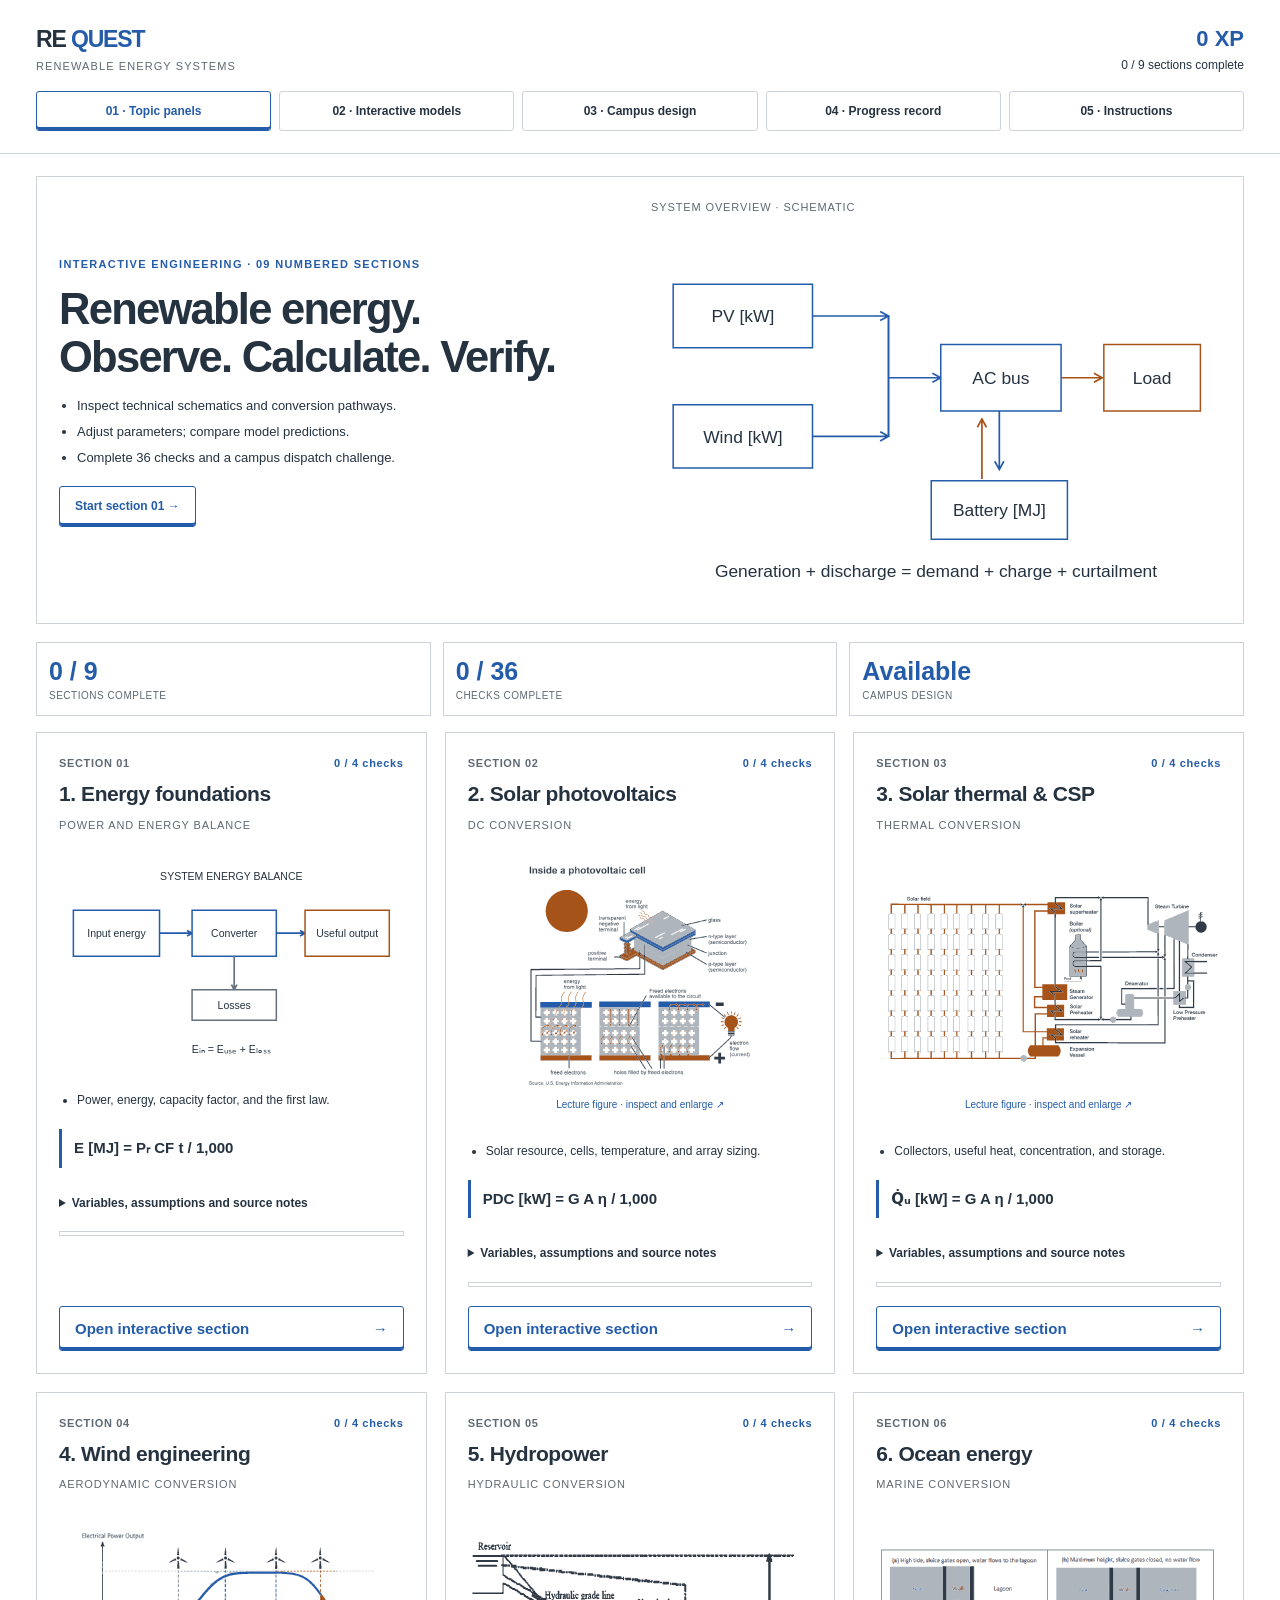
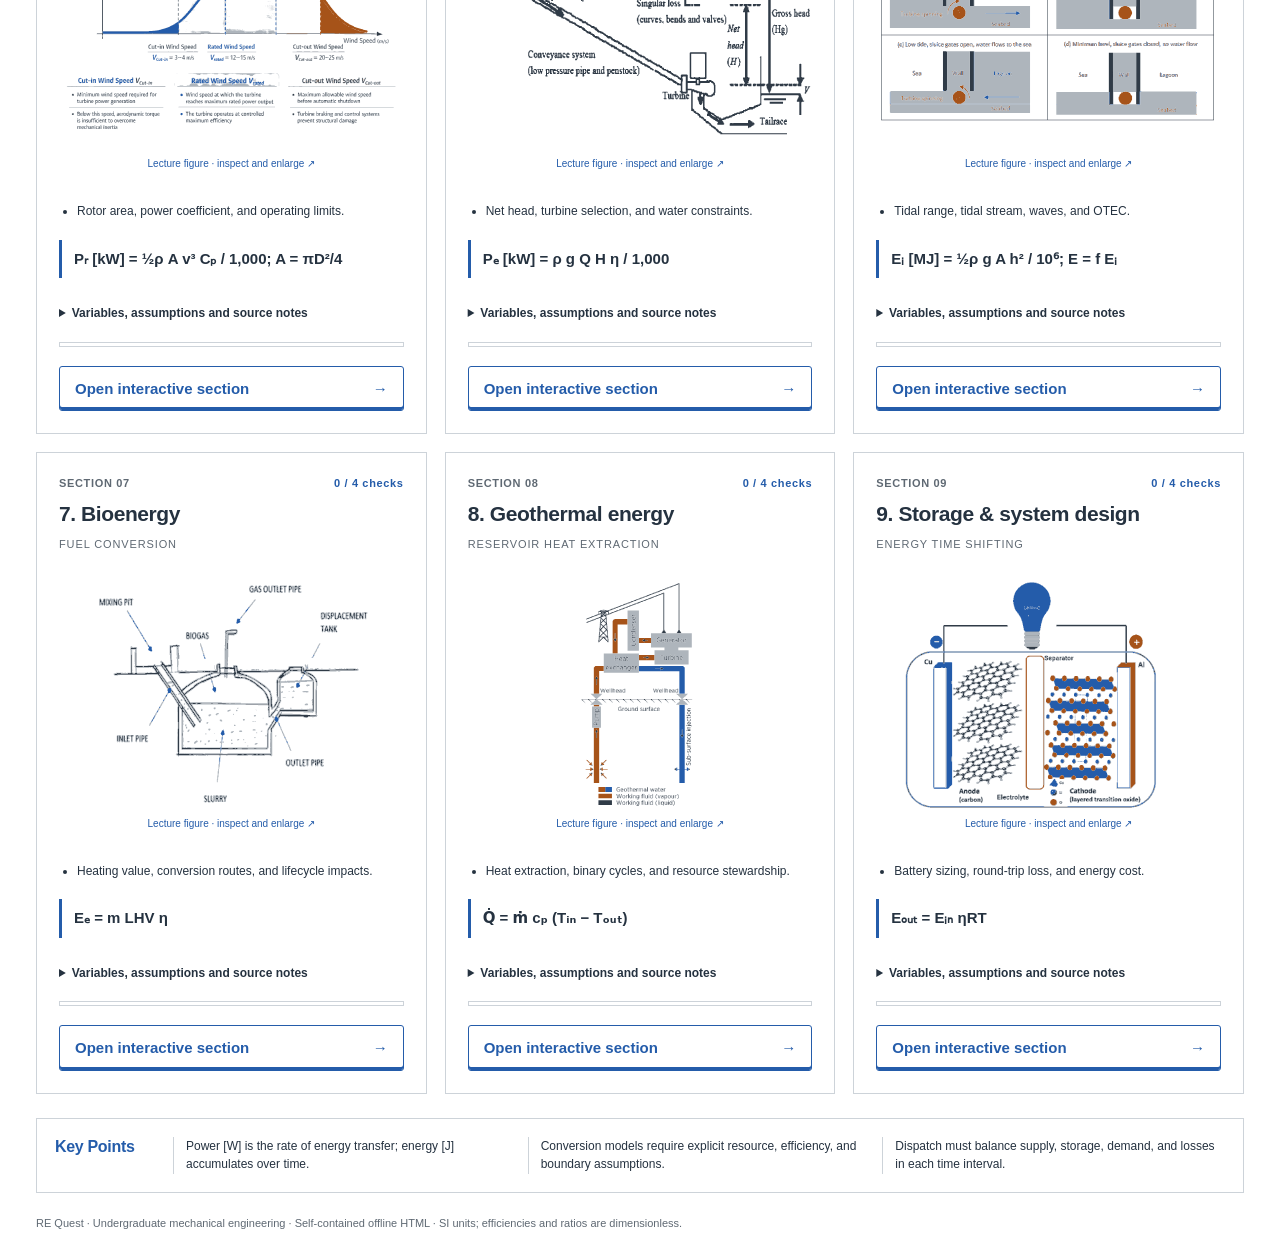
==== commit 9d1a8d7e: "Publish lecture-graphics edition of RE Quest Update the standalone game with eight lecture-derived v" ====
--- a/index.html
+++ b/index.html
@@ -1,44 +1,86 @@
-<!DOCTYPE html>
-<html lang="en"><head><meta charset="UTF-8"><meta name="viewport" content="width=device-width,initial-scale=1"><meta name="description" content="An offline undergraduate renewable energy learning game with Islamic geometric design and engineering missions."><title>Amanah · Renewable Energy Quest</title>
+<!doctype html>
+<html lang="en"><head><meta charset="utf-8"><meta name="viewport" content="width=device-width,initial-scale=1"><meta name="description" content="Interactive renewable energy course: technical schematics, response charts, calculation challenges, and microgrid dispatch."><title>RE Quest · Renewable Energy Systems</title>
 <style>
-:root{--ink:#183f38;--green:#145c49;--gold:#a37328;--cream:#f6f3e9;--paper:#fffef9;--line:#dddccd;--muted:#5e6e66;--mint:#e7efe5;--red:#973d30}*{box-sizing:border-box}body{margin:0;background:var(--cream);color:var(--ink);font:16px/1.6 'Segoe UI',Arial,sans-serif}button,input,select{font:inherit}button,a,input{touch-action:manipulation}button{cursor:pointer}button:focus-visible,a:focus-visible,input:focus-visible{outline:3px solid #bd8533;outline-offset:4px}button{border:1px solid var(--line);background:var(--paper);color:var(--ink);border-radius:8px;padding:10px 17px}button:hover{border-color:var(--green);background:var(--mint)}button:disabled{opacity:.65;cursor:default}.primary{background:var(--green);color:white;border-color:var(--green)}.primary:hover{background:#0d4839;color:white}.eyebrow{text-transform:uppercase;letter-spacing:.17em;font-size:11px;font-weight:750;color:var(--gold)}h1,h2,h3,p{margin:0 0 14px}h1,h2{font-family:Georgia,serif;font-weight:normal;line-height:1.15}h1{font-size:clamp(34px,4.7vw,64px);letter-spacing:-.035em}h2{font-size:34px}h3{font-size:19px;line-height:1.3}.muted,small{color:var(--muted)}a{color:var(--green)}.shell{display:grid;grid-template-columns:245px 1fr;min-height:100vh}aside{padding:32px 23px;background:#113d33;color:#f7f4e8;display:flex;flex-direction:column;gap:26px;position:sticky;top:0;height:100vh}aside .muted,aside small{color:#b8cec1}.brand{font-family:Georgia,serif;font-size:29px;letter-spacing:.04em}.brand span{color:#d6b67e}.brand-sub{font-size:10px;letter-spacing:.16em;text-transform:uppercase}.rosette{display:inline-block;font-size:37px;vertical-align:middle;color:#d6b67e;margin-right:8px}nav{display:grid;gap:8px}nav button{text-align:left;border:0;background:none;color:#c9dbd0;padding:12px}nav button.active{background:#295347;color:white}nav button:hover{background:#244e43;color:white}.navnum{font-size:11px;color:#d3b479;margin-right:12px}.side-bottom{margin-top:auto;font-size:12px;border-top:1px solid #456257;padding-top:20px}.side-bottom strong{color:#e8d4aa}.progress{height:6px;background:#d9e2d8;border-radius:10px;overflow:hidden}.progress>span{height:100%;display:block;background:#b98c42;transition:width .3s}main{padding:30px clamp(20px,4vw,66px) 45px;max-width:1550px;width:100%;margin:auto}.topbar{display:flex;justify-content:space-between;gap:14px;align-items:center;border-bottom:1px solid var(--line);padding-bottom:20px;margin-bottom:30px;font-size:12px}.pill{display:inline-block;background:var(--mint);border:1px solid #cbdac9;border-radius:30px;padding:5px 12px;font-size:12px}.hero{display:grid;grid-template-columns:1.4fr 1fr;gap:32px;align-items:center;margin-bottom:30px}.hero p{max-width:560px}.hero-art{min-height:230px;background:#e9eee0;border:1px solid #d6ddca;border-radius:160px 160px 12px 12px;position:relative;overflow:hidden;display:grid;place-items:center}.hero-art svg{width:100%;max-width:360px;height:230px}.hero-art .caption{position:absolute;bottom:12px;letter-spacing:.18em;font-size:9px}.stats{display:grid;grid-template-columns:repeat(3,1fr);gap:14px;margin:24px 0}.stat{border-top:2px solid var(--line);padding-top:14px}.stat strong{font:30px Georgia,serif;display:block}.stat small{font-size:11px;text-transform:uppercase;letter-spacing:.1em}.section-head{display:flex;justify-content:space-between;align-items:end;margin:32px 0 18px;gap:15px}.section-head h2{font-size:28px;margin:0}.cards{display:grid;grid-template-columns:repeat(3,minmax(0,1fr));gap:16px}.card{background:var(--paper);border:1px solid var(--line);border-radius:11px;padding:22px;position:relative;display:flex;flex-direction:column;align-items:start;gap:7px}.card p{font-size:13px;color:var(--muted);flex:1}.card button{width:100%;text-align:left;font-size:13px;display:flex;justify-content:space-between;margin-top:8px}.card .symbol{width:42px;height:42px;border:1px solid #cbd8c6;display:grid;place-items:center;background:#eef2e6;color:var(--green);font:21px Georgia,serif;border-radius:50%;margin-bottom:10px}.card h3{margin:0}.card .status{font-size:11px;letter-spacing:.05em;color:var(--gold)}.banner{background:#e7ebdd;border-left:3px solid var(--gold);padding:16px 20px;margin:24px 0;font-size:13px}.banner p:last-child{margin:0}.two{display:grid;grid-template-columns:1fr 1fr;gap:22px}.panel{background:var(--paper);border:1px solid var(--line);border-radius:12px;padding:26px;margin-bottom:20px}.formula{font:22px Georgia,serif;padding:18px;background:#eff2e8;border-radius:8px;margin:18px 0}.steps{display:flex;gap:8px;flex-wrap:wrap;margin:22px 0}.steps button{font-size:13px}.steps button.active{background:var(--green);color:white}label{display:block;margin:16px 0 5px;font-size:14px}input[type=range]{width:100%;accent-color:var(--green)}input[type=number]{width:100%;border:1px solid #b8c6b8;padding:11px;border-radius:6px;background:white;color:var(--ink)}.reading{font:48px Georgia,serif;margin:25px 0 8px;color:var(--green)}.track{height:12px;background:#e3e8dc;border-radius:6px;overflow:hidden;margin:15px 0}.track div{height:100%;background:var(--gold);transition:width .15s}.option{display:block;width:100%;text-align:left;margin:10px 0;padding:13px 16px}.option.correct{background:#e0eee0;border-color:#468351}.option.wrong{background:#fae9df;border-color:#ac6050}.feedback{margin-top:16px;padding:15px;background:#eef0e6;border-radius:6px;font-size:14px}.feedback:empty{display:none}.success{color:#1b6639}.error{color:var(--red)}.actions{display:flex;gap:12px;flex-wrap:wrap;margin-top:20px}.hidden{display:none!important}.ledger{width:100%;border-collapse:collapse;font-size:14px}.ledger td,.ledger th{text-align:left;border-bottom:1px solid var(--line);padding:12px 8px}.table-wrap{overflow:auto}.badge-list{display:flex;flex-wrap:wrap;gap:12px;margin:20px 0}.badge{padding:14px 20px;border:1px dashed #b0baaa;border-radius:9px;opacity:.6}.badge.earned{opacity:1;background:#e9eddb;border-style:solid;border-color:#b49458}.fine{font-size:12px;color:var(--muted)}footer{font-size:11px;color:var(--muted);border-top:1px solid var(--line);margin-top:35px;padding-top:18px}.visually-hidden{position:absolute;width:1px;height:1px;overflow:hidden;clip:rect(0,0,0,0)}details{margin:16px 0}summary{cursor:pointer;font-weight:650}.map-meter{margin-top:8px;width:100%}#notice{position:fixed;bottom:20px;right:20px;background:var(--green);color:white;border-radius:8px;padding:12px 20px;z-index:10;max-width:90vw}ul{padding-left:22px}li{margin-bottom:8px}@media(max-width:1050px){.cards{grid-template-columns:repeat(2,minmax(0,1fr))}.shell{grid-template-columns:200px 1fr}.hero{grid-template-columns:1fr}.hero-art{display:none}.two{grid-template-columns:1fr}}@media(max-width:720px){.shell{display:block}aside{position:static;height:auto;padding:18px;gap:14px}.brand{font-size:25px}.brand-sub,.side-bottom{display:none}nav{display:flex;overflow:auto;gap:4px}nav button{white-space:nowrap;font-size:12px;padding:9px}.navnum{display:none}main{padding:20px 17px}.topbar{font-size:10px;margin-bottom:24px}.cards{grid-template-columns:1fr}.hero{gap:10px}.panel{padding:20px}.stats{gap:10px}.stat strong{font-size:26px}.ledger{font-size:12px}.section-head{align-items:start;flex-direction:column}}@media(prefers-reduced-motion:reduce){*{transition:none!important}}@media print{aside,.topbar,button,footer{display:none!important}.shell{display:block}main{padding:0}.panel,.card{break-inside:avoid}body{background:white}.cards{grid-template-columns:repeat(2,1fr)}}
+:root{--ink:#253240;--muted:#5f6973;--line:#cdd3d9;--blue:#245caa;--orange:#a65319;--white:#fff}*{box-sizing:border-box}body{margin:0;color:var(--ink);background:#fff;font:15px/1.55 Arial,Helvetica,sans-serif}button,input,select{font:inherit}button,a,input,summary{touch-action:manipulation}button{border:1px solid var(--line);border-radius:3px;padding:10px 15px;color:var(--ink);background:#fff;cursor:pointer;font-weight:600}button:hover{border-color:var(--blue);color:var(--blue)}button:disabled{cursor:default;opacity:.75}.primary,button.active{border-color:var(--blue);color:var(--blue);box-shadow:inset 0 -3px var(--blue)}:focus-visible{outline:3px solid var(--blue);outline-offset:3px}a{color:var(--blue)}h1,h2,h3,p{margin:0 0 14px}h1{font-size:clamp(29px,3.4vw,48px);line-height:1.12;letter-spacing:-.04em}h2{font-size:24px;line-height:1.25;letter-spacing:-.02em}h3{font-size:17px;line-height:1.3}small,.muted,.fine{color:var(--muted)}.fine{font-size:12px}.eyebrow{text-transform:uppercase;letter-spacing:.12em;font-size:11px;font-weight:700;color:var(--blue)}header,main,footer{max-width:1550px;margin:auto;padding:22px 36px}header{display:grid;grid-template-columns:1fr auto;gap:16px;border-bottom:1px solid var(--line)}.brand{font-size:23px;font-weight:800;letter-spacing:-.05em}.brand span{color:var(--blue)}.brand small{font-size:11px;font-weight:400;letter-spacing:.1em;display:block}.score{text-align:right;font-size:12px}.score strong{display:block;font-size:22px;color:var(--blue)}nav{display:flex;flex-wrap:wrap;gap:8px;grid-column:1/-1}nav button{font-size:12px;flex:1}.view-title{display:flex;justify-content:space-between;align-items:start;gap:20px;margin-bottom:22px}.view-title p{margin:8px 0 0;color:var(--muted);max-width:720px}.columns{display:grid;grid-template-columns:repeat(3,minmax(0,1fr));gap:18px;align-items:stretch}.two{display:grid;grid-template-columns:repeat(2,minmax(0,1fr));gap:18px}.panel{border:1px solid var(--line);padding:22px;background:#fff;min-width:0;margin-bottom:18px}.columns>.panel,.two>.panel{margin:0}.wide{grid-column:1/-1}.topic{display:flex;flex-direction:column;gap:9px}.topic h2{font-size:21px;margin:0}.topic .schematic{margin:0}.topic ul{margin:0}.topic .primary{margin-top:auto;width:100%;text-align:left;display:flex;justify-content:space-between}.section-id{font-size:11px;color:var(--muted);font-weight:700;letter-spacing:.06em;display:flex;justify-content:space-between;gap:12px}.section-id strong{color:var(--blue)}.diagram-label{font-size:11px;color:var(--muted);text-transform:uppercase;letter-spacing:.08em;margin-bottom:5px}.schematic{display:block;width:100%;height:auto;background:#fff}.schematic text,.chart text{font-family:Arial,Helvetica,sans-serif;fill:var(--ink);font-size:11px}.schematic .small{font-size:9px}.schematic .blue,.chart .blue{stroke:var(--blue)}.schematic .orange,.chart .orange{stroke:var(--orange)}.schematic .label-blue{fill:var(--blue)}.schematic .label-orange{fill:var(--orange)}.schematic path,.schematic rect,.schematic circle,.schematic line,.schematic polyline{vector-effect:non-scaling-stroke}.equation{font-size:18px;font-weight:600;line-height:1.5;border-left:3px solid var(--blue);padding:8px 12px;margin:12px 0;overflow-wrap:anywhere}.definitions{display:grid;grid-template-columns:65px 1fr;gap:5px 10px;font-size:12px;margin:12px 0}.definitions dt{font-weight:700}.definitions dd{margin:0}.bullets{padding-left:18px;font-size:13px;margin:12px 0}.bullets li{margin:6px 0}.compact{font-size:12px}.compact li{margin:5px 0}.progress{height:5px;background:#fff;border:1px solid var(--line);margin:10px 0}.progress span{display:block;height:100%;background:var(--blue)}.metrics{display:grid;grid-template-columns:repeat(3,minmax(0,1fr));gap:12px;margin:16px 0}.metric{border:1px solid var(--line);padding:12px}.metric strong{display:block;color:var(--blue);font-size:25px;line-height:1.3}.metric small{display:block;font-size:10px;text-transform:uppercase;letter-spacing:.05em}.intro{display:grid;grid-template-columns:1fr 1fr;gap:22px;align-items:center}.intro ul{margin-bottom:0}.tabs,.actions{display:flex;flex-wrap:wrap;gap:8px;margin:18px 0}.tabs button{flex:1;font-size:12px}.actions button{font-size:12px}label{display:block;font-size:13px;margin:14px 0 4px}label strong{float:right;color:var(--blue)}input[type=range]{width:100%;accent-color:var(--blue);margin:8px 0 12px}input[type=number],select,textarea{width:100%;border:1px solid #909ba6;background:#fff;color:var(--ink);border-radius:3px;padding:11px}textarea{resize:vertical;min-height:70px}select{max-width:520px;margin:10px 0 20px}.reading{border:1px solid var(--blue);padding:12px;margin:14px 0;display:flex;align-items:baseline;justify-content:space-between;gap:10px}.reading strong{font-size:30px;color:var(--blue)}.reading span{font-size:12px}.chart{display:block;width:100%;height:auto;background:white}.chart-caption{font-size:11px;color:var(--muted);margin:8px 0}.legend{display:flex;flex-wrap:wrap;gap:16px;font-size:11px;margin:8px 0}.legend span::before{content:'';display:inline-block;vertical-align:middle;width:16px;height:3px;background:var(--blue);margin-right:6px}.legend span:last-child::before{background:var(--orange)}.option{display:block;width:100%;text-align:left;margin:10px 0;font-size:14px;font-weight:400}.option.correct{border:2px solid var(--blue)}.option.wrong{border:2px dashed var(--orange)}.feedback{border-left:3px solid var(--orange);padding:10px 14px;margin:14px 0;font-size:13px;background:#fff}.feedback:empty{display:none}.hidden{display:none!important}.table-wrap{overflow-x:auto}.ledger{width:100%;border-collapse:collapse;font-size:12px}.ledger td,.ledger th{padding:10px 8px;border-bottom:1px solid var(--line);text-align:left;white-space:nowrap}.ledger th{font-weight:700}.badge-list{display:grid;grid-template-columns:repeat(4,minmax(0,1fr));gap:14px;margin:18px 0}.badge{border:1px solid var(--line);padding:16px;font-size:13px}.badge.earned{border-color:var(--blue);color:var(--blue)}.badge strong{display:block;font-size:21px}details{font-size:12px;margin:12px 0}summary{cursor:pointer;font-weight:600}.key-strip{border:1px solid var(--line);margin-top:24px;padding:18px;background:#fff;display:grid;grid-template-columns:100px 1fr;gap:18px}.key-strip h2{font-size:16px;color:var(--blue);margin:0}.key-strip ul{margin:0;display:grid;grid-template-columns:repeat(3,1fr);gap:12px;padding:0;list-style:none;font-size:12px}.key-strip li{border-left:1px solid var(--line);padding-left:12px}footer{font-size:11px;color:var(--muted);padding-top:0}#notice{position:fixed;bottom:18px;right:18px;background:#fff;color:var(--blue);border:2px solid var(--blue);padding:12px 20px;max-width:90vw;font-size:13px;z-index:20}.unit-note{font-size:11px;color:var(--muted)}.diagram-controls{display:flex;justify-content:center;gap:7px;margin:0 0 10px}.diagram-controls button{padding:5px 10px;font-size:11px}.figure-caption{font-size:11px;color:var(--muted);margin:0 0 12px}.answer-title{font-size:22px}.title-row{margin-bottom:20px}.topic .definitions{margin:5px 0}.schematic .emphasis{stroke-width:3}.topic details{margin-bottom:0}.topic .equation{margin:5px 0;font-size:15px}.comparison{border-top:1px solid var(--line);margin-top:14px;padding-top:12px}.model-layout{display:grid;grid-template-columns:1fr 1.2fr;gap:20px}.outline-grid{display:grid;grid-template-columns:repeat(3,1fr);gap:18px}.step-label{color:var(--orange);font-size:11px;letter-spacing:.08em;text-transform:uppercase}.span-two{grid-column:span 2}.print-only{display:none}
+@media(min-width:1500px){.schematic text{font-size:12px}}
+@media(max-width:1100px){.columns,.outline-grid{grid-template-columns:repeat(2,minmax(0,1fr))}.model-layout{grid-template-columns:1fr}.intro{grid-template-columns:1fr 1fr}.two{grid-template-columns:1fr}.span-two{grid-column:auto}}
+@media(max-width:720px){header,main,footer{padding:18px 14px}.columns,.outline-grid,.intro,.two{grid-template-columns:1fr}.panel{padding:17px}.view-title{display:block}nav button{flex:1 1 30%;font-size:11px;padding:9px 5px}.score strong{font-size:19px}.metrics{gap:7px}.metric{padding:9px}.metric strong{font-size:22px}.key-strip{grid-template-columns:1fr}.key-strip ul{grid-template-columns:1fr}.badge-list{grid-template-columns:1fr 1fr}.tabs button{flex:1 1 30%}.reading strong{font-size:27px}.schematic text{font-size:11px}.wide{grid-column:auto}.title-row button{margin-bottom:14px}}
+@media print{nav,button,#notice,.tabs,footer{display:none!important}header,main{padding:5px}body{font-size:11px}.columns{grid-template-columns:repeat(2,1fr)}.panel,.topic,.key-strip{break-inside:avoid}.print-only{display:block}.key-strip ul{grid-template-columns:repeat(3,1fr)}}
 </style></head><body>
-<div class="shell"><aside><div><div class="brand"><span class="rosette" aria-hidden="true">۞</span>AMANAH</div><div class="brand-sub">Renewable Energy Quest</div></div><nav aria-label="Main navigation"><button data-view="map" class="active"><span class="navnum">01</span>Mission atlas</button><button data-view="lab"><span class="navnum">02</span>Engineering lab</button><button data-view="design"><span class="navnum">03</span>Campus challenge</button><button data-view="journal"><span class="navnum">04</span>Learning journal</button><button data-view="guide"><span class="navnum">05</span>Guide & sources</button></nav><div class="side-bottom"><strong>Knowledge into benefit.</strong><p>Explore with curiosity. Calculate with integrity. Design with care.</p><div class="progress"><span id="sideProgress" style="width:0%"></span></div><p id="sideCount">0 of 9 missions mastered</p><small>Offline · No accounts · No music</small></div></aside>
-<main><div class="topbar"><span>ME LEARNING STUDIO <span aria-hidden="true"> / </span> UNDERGRADUATE</span><span class="pill" id="xpTop">0 learning XP</span></div><div id="content"></div><footer>AMANAH · A renewable energy learning journey. Geometric ornament and inanimate engineering diagrams only. Educational scenarios use simplified, stated assumptions.</footer></main></div><div id="notice" role="status" class="hidden"></div>
+<header><div class="brand">RE <span>QUEST</span><small>RENEWABLE ENERGY SYSTEMS</small></div><div class="score"><strong id="xpTop">0 XP</strong><span id="sideCount">0 / 9 sections complete</span></div><nav aria-label="Main navigation"><button data-view="map" class="active">01 · Topic panels</button><button data-view="lab">02 · Interactive models</button><button data-view="design">03 · Campus design</button><button data-view="journal">04 · Progress record</button><button data-view="guide">05 · Instructions</button></nav></header>
+<main><div id="content"></div><section class="key-strip" aria-labelledby="keyTitle"><h2 id="keyTitle">Key Points</h2><ul id="keyPoints"><li>Distinguish power from energy.</li><li>Use stated model assumptions.</li><li>Check energy balance and losses.</li></ul></section></main><footer>RE Quest · Undergraduate mechanical engineering · Self-contained offline HTML · SI units; efficiencies and ratios are dimensionless.</footer><div id="notice" class="hidden" role="status"></div>
 <script>
 'use strict';
-// Instructor-editable content: each mission has a lesson, a numeric model, three questions, and a calculation.
-const missions=[
-{id:'basics',name:'Energy foundations',tag:'Begin with the balance',symbol:'E',desc:'Power, energy, capacity factor, and the first law.',lesson:'Power is a rate of energy transfer; energy is the accumulated transfer over time. A 100 kW plant operating at a 30% annual capacity factor delivers the same annual energy as 100 kW at full output for 30% of the year. Capacity factor is not conversion efficiency. Always define the system boundary before making an energy balance.',formula:'E = Pᵣ × CF × t',assumption:'Annual estimate: 8,760 hours; constant rated capacity; CF is the annual energy ratio.',vars:[['Rated capacity','kW',10,1000,10,100],['Capacity factor','%',5,95,1,30]],calc:(p,c)=>p*c/100*8760,unit:'kWh/year',scale:876000,insight:'Increasing rated capacity or capacity factor increases annual energy linearly. This estimate does not predict hourly output.',q:[['Which quantity is measured in kWh?',['Power','Energy','Conversion efficiency'],1,'A kilowatt-hour is energy: power multiplied by time.'],['A 25% capacity factor means…',['25% conversion efficiency','Annual energy is 25% of rated power × annual hours','The plant loses 75% of its electricity'],1,'Capacity factor compares actual energy with continuous operation at rated power.'],['At steady state, input energy must equal…',['Useful output only','Useful output plus losses','Rated capacity'],1,'Energy is conserved; losses are transfers such as waste heat.']],task:['A 200 kW plant has a 25% capacity factor. Estimate annual generation using 8,760 h.','kWh/year',438000,'E = 200 × 0.25 × 8,760 = 438,000 kWh/year.']},
-{id:'pv',name:'Solar photovoltaics',tag:'Turn irradiance into electricity',symbol:'PV',desc:'Solar resource, cells, temperature, and array sizing.',lesson:'PV cells convert absorbed solar radiation into DC electricity. An inverter supplies AC loads. Irradiance (W/m²) is instantaneous power per area; irradiation (kWh/m²) is energy per area over a period. Module temperature, shading, wiring, and inverter losses affect delivered energy. Tilt affects the resource reaching a surface; a single optimal angle cannot describe every site and season.',formula:'P_DC = G × A × η / 1,000',assumption:'Uniform plane-of-array irradiance, constant module efficiency; DC output before system losses.',vars:[['Irradiance','W/m²',100,1100,10,800],['Module area','m²',5,100,1,20]],calc:(g,a)=>g*a*.2/1000,unit:'kW DC',scale:22,insight:'Here module efficiency is fixed at 20%. Real efficiency and output vary with cell temperature, spectrum, and shading.',q:[['Which device normally converts PV DC to AC?',['Inverter','Penstock','Condenser'],0,'An inverter converts DC electricity to AC.'],['For typical silicon PV, increasing cell temperature at fixed irradiance usually…',['Increases power indefinitely','Reduces maximum power','Has no effect'],1,'The reduction in voltage generally outweighs the small increase in current.'],['A pyranometer measures…',['Broadband solar irradiance','Wind direction','Battery state of charge'],0,'A pyranometer measures irradiance on its measurement plane.']],task:['At G = 800 W/m², A = 20 m² and module efficiency = 20%, find DC output before losses.','kW',3.2,'P = 800 × 20 × 0.20 / 1,000 = 3.2 kW.']},
-{id:'thermal',name:'Solar thermal & CSP',tag:'Follow the heat',symbol:'Q',desc:'Collectors, useful heat, concentration, and storage.',lesson:'Solar thermal collectors transfer solar energy to a working fluid. CSP uses concentrated sunlight to supply high-temperature heat, usually driving a heat engine. Concentrating collectors depend strongly on direct normal irradiance (DNI); diffuse sunlight cannot be concentrated to the same focus. Thermal storage can shift generation, but does not create extra energy.',formula:'Q̇ᵤ = G × A × η / 1,000',assumption:'Simple flat-plate model with fixed 60% useful efficiency; not a detailed CSP plant model.',vars:[['Irradiance','W/m²',100,1000,10,700],['Collector area','m²',2,80,1,10]],calc:(g,a)=>g*a*.6/1000,unit:'kW thermal',scale:48,insight:'Useful heat depends on optical and thermal losses. Higher fluid temperature often increases heat loss.',q:[['Which resource is especially important for focusing CSP collectors?',['DNI','Only diffuse sky radiation','Nighttime humidity'],0,'Focusing optics require the direct beam component.'],['Molten-salt storage primarily stores…',['Electric charge','Thermal energy','Wind momentum'],1,'Thermal storage retains heat for later use in a power cycle.'],['The ideal heat-engine efficiency limit between hot and cold reservoirs is…',['1 − Tcold/Thot, with temperatures in kelvin','Thot/Tcold in Celsius','Always 100%'],0,'The Carnot limit uses absolute temperatures; real cycles have lower efficiency.']],task:['A collector has 10 m² area, 700 W/m² irradiance and 60% useful efficiency. Find useful thermal power.','kW thermal',4.2,'Q̇ = 700 × 10 × 0.60 / 1,000 = 4.2 kW thermal.']},
-{id:'wind',name:'Wind engineering',tag:'Work with the cubic law',symbol:'W',desc:'Rotor area, power coefficient, and operating limits.',lesson:'Wind carries kinetic energy. Rotor mechanical power is ½ρAv³Cp. For a circular HAWT rotor, A = πD²/4. Cp describes aerodynamic extraction, not generator efficiency. Under ideal actuator-disc assumptions, the Betz limit is 16/27. Real turbines have cut-in, rated, and cut-out regimes; cubic scaling alone does not describe their full power curve.',formula:'Pᵣₒₜₒᵣ = ½ρ(πD²/4)v³Cₚ / 1,000',assumption:'ρ = 1.225 kg/m³; Cp = 0.40; below rated operation; no drivetrain or electrical losses.',vars:[['Wind speed','m/s',3,12,0.5,8],['Rotor diameter','m',2,30,1,10]],calc:(v,d)=>.5*1.225*Math.PI*d*d/4*v*v*v*.4/1000,unit:'kW mechanical',scale:300,insight:'Double speed gives eight times rotor power under this model; doubling diameter gives four times power.',q:[['At fixed Cp and density, doubling wind speed changes rotor power by…',['2 times','4 times','8 times'],2,'Power is proportional to the cube of speed, so 2³ = 8.'],['The ideal Betz limit is approximately…',['59.3%','100%','20%'],0,'16/27 ≈ 0.593 under the ideal actuator-disc assumptions.'],['Beyond rated speed, a controlled turbine usually…',['Follows the cubic law without limit','Limits output near rated power until cut-out','Has zero aerodynamic loading'],1,'Pitch and other control systems limit output and loads.']],task:['For ρ = 1.225 kg/m³, A = 100 m², v = 8 m/s and Cp = 0.40, find rotor mechanical power.','kW',12.544,'P = 0.5 × 1.225 × 100 × 8³ × 0.40 / 1,000 = 12.544 kW.']},
-{id:'hydro',name:'Hydropower',tag:'Connect head and flow',symbol:'H',desc:'Net head, turbine selection, and water constraints.',lesson:'Hydropower converts water energy to shaft power and then electricity. For a head-driven installation, electrical power is ρgQHη, using net head after hydraulic losses. Turbine selection depends on both head and flow: Pelton turbines suit high-head, relatively low-flow duties; Kaplan turbines suit low-head, high-flow duties. Environmental flow and seasonal availability constrain extraction.',formula:'Pₑ = ρgQHη / 1,000',assumption:'ρ = 1,000 kg/m³; g = 9.81 m/s²; overall turbine-generator efficiency = 80%; H is net head.',vars:[['Net head','m',2,100,1,20],['Turbine flow','m³/s',0.1,5,0.1,1]],calc:(h,q)=>1000*9.81*q*h*.8/1000,unit:'kW electric',scale:3924,insight:'Power scales linearly with net head and turbine flow. More extraction is not automatically environmentally acceptable.',q:[['Use which head in the power equation?',['Gross head plus losses','Net head after hydraulic losses','Tower height'],1,'Net head is the energy head actually available at the turbine.'],['Which turbine is commonly suitable for high head and relatively low flow?',['Kaplan','Pelton','A PV inverter'],1,'A Pelton impulse turbine is suited to high-head applications.'],['Why retain an environmental flow?',['To support downstream river functions','To increase turbine friction','To remove the need for a site survey'],0,'A diversion affects downstream habitats and water uses.']],task:['At Q = 1 m³/s, Hnet = 20 m and overall efficiency = 80%, find electrical power. Use ρ = 1,000 kg/m³ and g = 9.81 m/s².','kW',156.96,'P = 1,000 × 9.81 × 1 × 20 × 0.8 / 1,000 = 156.96 kW.']},
-{id:'ocean',name:'Ocean energy',tag:'Read the rhythm of water',symbol:'≈',desc:'Tidal range, tidal stream, waves, and OTEC.',lesson:'Tidal-range systems exploit a water-level difference; tidal-stream devices exploit moving water. Waves carry energy associated with wind-driven surface motion. OTEC uses a temperature difference between warm surface and cold deep seawater. For an ideal constant-area tidal basin, the potential energy per full basin-level change is ½ρgAh²; real operating strategies and losses reduce recoverable energy.',formula:'Eideal = ½ρgAh² / 3,600,000',assumption:'Seawater ρ = 1,025 kg/m³; g = 9.81 m/s²; constant basin area 100,000 m²; one ideal full level change.',vars:[['Tidal range','m',1,8,0.1,4],['Recovery fraction','%',10,80,1,50]],calc:(h,r)=>.5*1025*9.81*100000*h*h/3600000*r/100,unit:'kWh/event',scale:7151,insight:'The recovery fraction is an illustrative aggregate factor. Event energy is not average power or annual production.',q:[['Tidal-stream devices extract mainly…',['Kinetic energy of currents','Heat from the seabed','Energy from fuel combustion'],0,'Current speed and swept area govern the incoming kinetic power.'],['With fixed basin area, doubling tidal range changes ideal basin energy by…',['2 times','4 times','8 times'],1,'Ideal basin energy is proportional to h².'],['OTEC needs…',['A warm surface and cold deep-water temperature difference','Only a high wind speed','Only a large tidal range'],0,'OTEC drives a low-temperature-difference thermal cycle.']],task:['For a constant-area basin A = 100,000 m² and h = 4 m, calculate ideal energy for one full level change. Use ρ = 1,025 kg/m³, g = 9.81 m/s²; ignore recovery losses.','kWh',2234.5,'E = 0.5 × 1,025 × 9.81 × 100,000 × 4² / 3,600,000 = 2,234.5 kWh.']},
-{id:'bio',name:'Bioenergy',tag:'Account for the full cycle',symbol:'B',desc:'Heating value, conversion routes, and lifecycle impacts.',lesson:'Biomass can supply heat, electricity, or fuels through several routes. Combustion releases heat; gasification produces a combustible gas through partial oxidation; anaerobic digestion produces biogas from suitable organic feedstocks. Net benefits depend on sourcing, land use, transport, emissions, and what would otherwise happen to the feedstock. Renewable does not automatically mean carbon neutral.',formula:'Eₑ = m × LHV × η / 3.6',assumption:'LHV = 15 MJ/kg on the stated fuel basis; constant net electrical efficiency; no separate cogeneration heat credit.',vars:[['Fuel mass','kg',10,500,10,100],['Electrical efficiency','%',10,40,1,25]],calc:(m,e)=>m*15*e/100/3.6,unit:'kWh electric',scale:834,insight:'Use heating value and mass on the same moisture basis. Wet fuel can have much lower useful energy per kilogram.',q:[['Anaerobic digestion produces…',['Biogas','Only pure hydrogen','Solar radiation'],0,'Biogas commonly contains methane and carbon dioxide; cleaning may be required.'],['Why can high fuel moisture reduce useful performance?',['Water evaporation consumes heat','It always doubles LHV','It removes all emissions'],0,'Evaporating water consumes energy and can affect combustion quality.'],['A credible bioenergy carbon assessment includes…',['Only stack emissions','Feedstock, land use, supply chain, and counterfactual fate','No emissions because the fuel is renewable'],1,'A lifecycle boundary is essential; carbon neutrality is not automatic.']],task:['Convert 100 kg of fuel at LHV = 15 MJ/kg to electricity at 25% net electrical efficiency.','kWh',104.1666667,'E = 100 × 15 × 0.25 / 3.6 = 104.17 kWh electric.']},
-{id:'geo',name:'Geothermal energy',tag:'Engineer with Earth’s heat',symbol:'ΔT',desc:'Heat extraction, binary cycles, and resource stewardship.',lesson:'Geothermal systems use heat from within Earth. Resource temperature and fluid conditions determine the conversion route. A binary plant transfers geothermal heat to a secondary working fluid. Ground-source heat pumps exchange heat with shallow ground and use electricity; they are different from geothermal electricity plants. Extraction and reinjection require careful reservoir and environmental management.',formula:'Q̇ = ṁcₚ(Tin − Tout)',assumption:'Liquid water cp = 4.18 kJ/(kg·K); fixed outlet temperature 60°C; no phase change or heat loss.',vars:[['Mass flow','kg/s',1,50,1,10],['Inlet temperature','°C',70,150,1,120]],calc:(m,t)=>m*4.18*(t-60),unit:'kW thermal',scale:18810,insight:'Thermal power is not electrical power. Net electrical output also depends on cycle efficiency and parasitic pumping.',q:[['A binary geothermal plant uses…',['A secondary working-fluid cycle','PV cells inside a well','A tidal barrage'],0,'A heat exchanger transfers geothermal heat to another fluid.'],['A ground-source heat pump…',['Creates energy from nothing','Uses electricity to transfer heat','Is identical to a geothermal steam turbine'],1,'A heat pump moves heat; COP can exceed one without violating energy conservation.'],['Why is reinjection often considered?',['Reservoir management and fluid disposal','To guarantee unlimited output','To eliminate all seismic risk'],0,'Reinjection can support resource management, but site-specific risks remain.']],task:['Water flows at 10 kg/s and cools from 120°C to 60°C. Use cp = 4.18 kJ/(kg·K). Find extracted heat rate.','kW thermal',2508,'Q̇ = 10 × 4.18 × (120 − 60) = 2,508 kW thermal.']},
-{id:'storage',name:'Storage & system design',tag:'Make supply meet demand',symbol:'↔',desc:'Battery sizing, round-trip loss, and energy cost.',lesson:'Storage shifts energy in time. Power capacity (kW) determines the rate of charging or discharging; energy capacity (kWh) determines duration. Round-trip efficiency is output energy divided by input energy over a full cycle. A microgrid needs time-resolved balancing, reserve margins, and realistic resource data. LCOE compares discounted lifecycle costs with discounted delivered energy; it does not measure reliability by itself.',formula:'Eout = Ein × ηRT',assumption:'A complete storage cycle; round-trip efficiency includes all modeled losses; no degradation in this model.',vars:[['Charge input','kWh',10,500,10,100],['Round-trip efficiency','%',50,95,1,80]],calc:(e,r)=>e*r/100,unit:'kWh delivered',scale:475,insight:'A 100 kWh battery cannot necessarily supply 100 kW; both the power and energy ratings must be checked.',q:[['A 20 kW / 80 kWh battery at full usable capacity can ideally supply 20 kW for…',['4 hours','80 hours','0.25 hours'],0,'Duration = energy / power = 80 / 20 = 4 hours before additional losses.'],['Pumped storage is primarily…',['A net energy source','Energy storage with cycle losses','A perpetual-motion device'],1,'Pumping consumes more energy than is recovered through generation.'],['For an honest technology cost comparison, use…',['Only equipment purchase price','Consistent boundaries, service life, discounting, and delivered energy','Only the highest nameplate rating'],1,'Lifecycle comparisons require consistent assumptions and system boundaries.']],task:['A complete storage cycle accepts 100 kWh and has 80% round-trip efficiency. Find delivered energy.','kWh',80,'Eout = 100 × 0.80 = 80 kWh; cycle loss = 20 kWh.']}
-];
-const STORE='amanah-energy-quest-v1';let saved;try{saved=JSON.parse(localStorage.getItem(STORE)||'null')}catch(e){}let state={done:{},capstone:false};if(saved&&saved.done&&typeof saved.done==='object'){for(const m of missions)for(let i=0;i<4;i++)if(saved.done[m.id+'-'+i]===true)state.done[m.id+'-'+i]=true;state.capstone=saved.capstone===true}let persist=true,view='map',current=0,step=0;const $=s=>document.querySelector(s),count=m=>[0,1,2,3].filter(i=>state.done[m.id+'-'+i]).length,mastered=()=>missions.filter(m=>count(m)===4).length,xp=()=>Object.keys(state.done).length*25+(state.capstone?100:0);const fmt=n=>Number(n).toLocaleString(undefined,{maximumFractionDigits:2});
+const missions=[{"id":"basics","name":"Energy foundations","tag":"Power and energy balance","symbol":"E","desc":"Power, energy, capacity factor, and the first law.","lesson":"Power is a rate of energy transfer; energy is the accumulated transfer over time. A 100 kW plant operating at a 30% annual capacity factor delivers the same annual energy as 100 kW at full output for 30% of the year. Capacity factor is not conversion efficiency. Always define the system boundary before making an energy balance.","formula":"E [MJ] = Pᵣ CF t / 1,000","assumption":"Annual estimate: 31,536,000 s; constant rated capacity; CF is the annual energy ratio.","vars":[["Rated capacity","kW",10,1000,10,100],["Capacity factor","%",5,95,1,30]],"calc":"(p,c)=>p*c/100*31536000/1000","unit":"MJ/year","scale":3153600,"insight":"Increasing rated capacity or capacity factor increases annual energy linearly. This estimate does not predict hourly output.","q":[["Which quantity is measured in MJ?",["Power","Energy","Conversion efficiency"],1,"A kilowatt-hour is energy: power multiplied by time."],["A 25% capacity factor means…",["25% conversion efficiency","Annual energy is 25% of rated power × annual hours","The plant loses 75% of its electricity"],1,"Capacity factor compares actual energy with continuous operation at rated power."],["At steady state, input energy must equal…",["Useful output only","Useful output plus losses","Rated capacity"],1,"Energy is conserved; losses are transfers such as waste heat."]],"task":["A 200 kW plant has a 25% capacity factor. Estimate annual generation using 31,536,000 s.","MJ/year",1576800,"E = 200 × 0.25 × 31,536,000 / 1,000 = 1,576,800 MJ/year."],"defs":[["E","Annual electrical energy","MJ"],["Pᵣ","Rated electrical power","kW"],["CF","Capacity factor","1"],["t","Evaluation duration","s"]],"review":"Compare annual energy as well as rated power."},{"id":"pv","name":"Solar photovoltaics","tag":"DC conversion","symbol":"PV","desc":"Solar resource, cells, temperature, and array sizing.","lesson":"PV cells convert absorbed solar radiation into DC electricity. An inverter supplies AC loads. Irradiance (W/m²) is instantaneous power per area; irradiation (MJ/m²) is energy per area over a period. Module temperature, shading, wiring, and inverter losses affect delivered energy. Tilt affects the resource reaching a surface; a single optimal angle cannot describe every site and season.","formula":"PDC [kW] = G A η / 1,000","assumption":"Uniform plane-of-array irradiance, constant module efficiency; DC output before system losses.","vars":[["Irradiance","W/m²",100,1100,10,800],["Module area","m²",5,100,1,20]],"calc":"(g,a)=>g*a*.2/1000","unit":"kW DC","scale":22,"insight":"Here module efficiency is fixed at 20%. Real efficiency and output vary with cell temperature, spectrum, and shading.","q":[["Which device normally converts PV DC to AC?",["Inverter","Penstock","Condenser"],0,"An inverter converts DC electricity to AC."],["For typical silicon PV, increasing cell temperature at fixed irradiance usually…",["Increases power indefinitely","Reduces maximum power","Has no effect"],1,"The reduction in voltage generally outweighs the small increase in current."],["A pyranometer measures…",["Broadband solar irradiance","Wind direction","Battery state of charge"],0,"A pyranometer measures irradiance on its measurement plane."]],"task":["At G = 800 W/m², A = 20 m² and module efficiency = 20%, find DC output before losses.","kW",3.2,"P = 800 × 20 × 0.20 / 1,000 = 3.2 kW."],"defs":[["PDC","DC electrical power","kW"],["G","Plane-of-array irradiance","W/m²"],["A","Module area","m²"],["η","Module efficiency","1"]],"review":"Assess shading, roof access, and end-of-life management."},{"id":"thermal","name":"Solar thermal & CSP","tag":"Thermal conversion","symbol":"Q","desc":"Collectors, useful heat, concentration, and storage.","lesson":"Solar thermal collectors transfer solar energy to a working fluid. CSP uses concentrated sunlight to supply high-temperature heat, usually driving a heat engine. Concentrating collectors depend strongly on direct normal irradiance (DNI); diffuse sunlight cannot be concentrated to the same focus. Thermal storage can shift generation, but does not create extra energy.","formula":"Q̇ᵤ [kW] = G A η / 1,000","assumption":"Simple flat-plate model with fixed 60% useful efficiency; not a detailed CSP plant model.","vars":[["Irradiance","W/m²",100,1000,10,700],["Collector area","m²",2,80,1,10]],"calc":"(g,a)=>g*a*.6/1000","unit":"kW thermal","scale":48,"insight":"Useful heat depends on optical and thermal losses. Higher fluid temperature often increases heat loss.","q":[["Which resource is especially important for focusing CSP collectors?",["DNI","Only diffuse sky radiation","Nighttime humidity"],0,"Focusing optics require the direct beam component."],["Molten-salt storage primarily stores…",["Electric charge","Thermal energy","Wind momentum"],1,"Thermal storage retains heat for later use in a power cycle."],["The ideal heat-engine efficiency limit between hot and cold reservoirs is…",["1 − Tcold/Thot, with temperatures in kelvin","Thot/Tcold in Celsius","Always 100%"],0,"The Carnot limit uses absolute temperatures; real cycles have lower efficiency."]],"task":["A collector has 10 m² area, 700 W/m² irradiance and 60% useful efficiency. Find useful thermal power.","kW thermal",4.2,"Q̇ = 700 × 10 × 0.60 / 1,000 = 4.2 kW thermal."],"defs":[["Q̇ᵤ","Useful thermal power","kW"],["G","Irradiance","W/m²"],["A","Collector area","m²"],["η","Useful thermal efficiency","1"]],"review":"Assess direct heat use before selecting electricity conversion."},{"id":"wind","name":"Wind engineering","tag":"Aerodynamic conversion","symbol":"W","desc":"Rotor area, power coefficient, and operating limits.","lesson":"Wind carries kinetic energy. Rotor mechanical power is ½ρAv³Cp. For a circular HAWT rotor, A = πD²/4. Cp describes aerodynamic extraction, not generator efficiency. Under ideal actuator-disc assumptions, the Betz limit is 16/27. Real turbines have cut-in, rated, and cut-out regimes; cubic scaling alone does not describe their full power curve.","formula":"Pᵣ [kW] = ½ρ A v³ Cₚ / 1,000; A = πD²/4","assumption":"ρ = 1.225 kg/m³; Cp = 0.40; below rated operation; no drivetrain or electrical losses.","vars":[["Wind speed","m/s",3,12,0.5,8],["Rotor diameter","m",2,30,1,10]],"calc":"(v,d)=>.5*1.225*Math.PI*d*d/4*v*v*v*.4/1000","unit":"kW mechanical","scale":300,"insight":"Double speed gives eight times rotor power under this model; doubling diameter gives four times power.","q":[["At fixed Cp and density, doubling wind speed changes rotor power by…",["2 times","4 times","8 times"],2,"Power is proportional to the cube of speed, so 2³ = 8."],["The ideal Betz limit is approximately…",["59.3%","100%","20%"],0,"16/27 ≈ 0.593 under the ideal actuator-disc assumptions."],["Beyond rated speed, a controlled turbine usually…",["Follows the cubic law without limit","Limits output near rated power until cut-out","Has zero aerodynamic loading"],1,"Pitch and other control systems limit output and loads."]],"task":["For ρ = 1.225 kg/m³, A = 100 m², v = 8 m/s and Cp = 0.40, find rotor mechanical power.","kW",12.544,"P = 0.5 × 1.225 × 100 × 8³ × 0.40 / 1,000 = 12.544 kW."],"defs":[["Pᵣ","Rotor mechanical power","kW"],["ρ","Air density","kg/m³"],["A","Swept area","m²"],["D","Rotor diameter","m"],["v","Wind speed","m/s"],["Cₚ","Power coefficient","1"]],"review":"Document uncertainty in wind-resource estimates."},{"id":"hydro","name":"Hydropower","tag":"Hydraulic conversion","symbol":"H","desc":"Net head, turbine selection, and water constraints.","lesson":"Hydropower converts water energy to shaft power and then electricity. For a head-driven installation, electrical power is ρgQHη, using net head after hydraulic losses. Turbine selection depends on both head and flow: Pelton turbines suit high-head, relatively low-flow duties; Kaplan turbines suit low-head, high-flow duties. Environmental flow and seasonal availability constrain extraction.","formula":"Pₑ [kW] = ρ g Q H η / 1,000","assumption":"ρ = 1,000 kg/m³; g = 9.81 m/s²; overall turbine-generator efficiency = 80%; H is net head.","vars":[["Net head","m",2,100,1,20],["Turbine flow","m³/s",0.1,5,0.1,1]],"calc":"(h,q)=>1000*9.81*q*h*.8/1000","unit":"kW electric","scale":3924,"insight":"Power scales linearly with net head and turbine flow. More extraction is not automatically environmentally acceptable.","q":[["Use which head in the power equation?",["Gross head plus losses","Net head after hydraulic losses","Tower height"],1,"Net head is the energy head actually available at the turbine."],["Which turbine is commonly suitable for high head and relatively low flow?",["Kaplan","Pelton","A PV inverter"],1,"A Pelton impulse turbine is suited to high-head applications."],["Why retain an environmental flow?",["To support downstream river functions","To increase turbine friction","To remove the need for a site survey"],0,"A diversion affects downstream habitats and water uses."]],"task":["At Q = 1 m³/s, Hnet = 20 m and overall efficiency = 80%, find electrical power. Use ρ = 1,000 kg/m³ and g = 9.81 m/s².","kW",156.96,"P = 1,000 × 9.81 × 1 × 20 × 0.8 / 1,000 = 156.96 kW."],"defs":[["Pₑ","Electrical power","kW"],["ρ","Water density","kg/m³"],["g","Gravitational acceleration","m/s²"],["Q","Turbine volume flow","m³/s"],["H","Net head","m"],["η","Overall conversion efficiency","1"]],"review":"Assess downstream water allocation and environmental flows."},{"id":"ocean","name":"Ocean energy","tag":"Marine conversion","symbol":"≈","desc":"Tidal range, tidal stream, waves, and OTEC.","lesson":"Tidal-range systems exploit a water-level difference; tidal-stream devices exploit moving water. Waves carry energy associated with wind-driven surface motion. OTEC uses a temperature difference between warm surface and cold deep seawater. For an ideal constant-area tidal basin, the potential energy per full basin-level change is ½ρgAh²; real operating strategies and losses reduce recoverable energy.","formula":"Eᵢ [MJ] = ½ρ g A h² / 10⁶; E = f Eᵢ","assumption":"Seawater ρ = 1,025 kg/m³; g = 9.81 m/s²; constant basin area 100,000 m²; one ideal full level change.","vars":[["Tidal range","m",1,8,0.1,4],["Recovery fraction","%",10,80,1,50]],"calc":"(h,r)=>.5*1025*9.81*100000*h*h/1000000*r/100","unit":"MJ/event","scale":25742.4,"insight":"The recovery fraction is an illustrative aggregate factor. Event energy is not average power or annual production.","q":[["Tidal-stream devices extract mainly…",["Kinetic energy of currents","Heat from the seabed","Energy from fuel combustion"],0,"Current speed and swept area govern the incoming kinetic power."],["With fixed basin area, doubling tidal range changes ideal basin energy by…",["2 times","4 times","8 times"],1,"Ideal basin energy is proportional to h²."],["OTEC needs…",["A warm surface and cold deep-water temperature difference","Only a high wind speed","Only a large tidal range"],0,"OTEC drives a low-temperature-difference thermal cycle."]],"task":["For a constant-area basin A = 100,000 m² and h = 4 m, calculate ideal energy for one full level change. Use ρ = 1,025 kg/m³, g = 9.81 m/s²; ignore recovery losses.","MJ",8044.2,"Eᵢ = 0.5 × 1,025 × 9.81 × 100,000 × 4² / 1,000,000 = 8,044.2 MJ."],"defs":[["Eᵢ, E","Ideal and recovered event energy","MJ"],["ρ","Seawater density","kg/m³"],["g","Gravitational acceleration","m/s²"],["A","Basin area","m²"],["h","Tidal range","m"],["f","Recovery fraction","1"]],"review":"Assess coastal processes and community uses."},{"id":"bio","name":"Bioenergy","tag":"Fuel conversion","symbol":"B","desc":"Heating value, conversion routes, and lifecycle impacts.","lesson":"Biomass can supply heat, electricity, or fuels through several routes. Combustion releases heat; gasification produces a combustible gas through partial oxidation; anaerobic digestion produces biogas from suitable organic feedstocks. Net benefits depend on sourcing, land use, transport, emissions, and what would otherwise happen to the feedstock. Renewable does not automatically mean carbon neutral.","formula":"Eₑ = m LHV η","assumption":"LHV = 15 MJ/kg on the stated fuel basis; constant net electrical efficiency; no separate cogeneration heat credit.","vars":[["Fuel mass","kg",10,500,10,100],["Electrical efficiency","%",10,40,1,25]],"calc":"(m,e)=>m*15*e/100","unit":"MJ electric","scale":3000,"insight":"Use heating value and mass on the same moisture basis. Wet fuel can have much lower useful energy per kilogram.","q":[["Anaerobic digestion produces…",["Biogas","Only pure hydrogen","Solar radiation"],0,"Biogas commonly contains methane and carbon dioxide; cleaning may be required."],["Why can high fuel moisture reduce useful performance?",["Water evaporation consumes heat","It always doubles LHV","It removes all emissions"],0,"Evaporating water consumes energy and can affect combustion quality."],["A credible bioenergy carbon assessment includes…",["Only stack emissions","Feedstock, land use, supply chain, and counterfactual fate","No emissions because the fuel is renewable"],1,"A lifecycle boundary is essential; carbon neutrality is not automatic."]],"task":["Convert 100 kg of fuel at LHV = 15 MJ/kg to electricity at 25% net electrical efficiency.","MJ",375,"Eₑ = 100 × 15 × 0.25 = 375 MJ."],"defs":[["Eₑ","Net electrical energy","MJ"],["m","Fuel mass","kg"],["LHV","Lower heating value","MJ/kg"],["η","Net electrical efficiency","1"]],"review":"Verify sustainable feedstock availability and competing essential uses."},{"id":"geo","name":"Geothermal energy","tag":"Reservoir heat extraction","symbol":"ΔT","desc":"Heat extraction, binary cycles, and resource stewardship.","lesson":"Geothermal systems use heat from within Earth. Resource temperature and fluid conditions determine the conversion route. A binary plant transfers geothermal heat to a secondary working fluid. Ground-source heat pumps exchange heat with shallow ground and use electricity; they are different from geothermal electricity plants. Extraction and reinjection require careful reservoir and environmental management.","formula":"Q̇ = ṁ cₚ (Tᵢₙ − Tₒᵤₜ)","assumption":"Liquid water cp = 4.18 kJ/(kg·K); fixed outlet temperature 333.15 K; no phase change or heat loss.","vars":[["Mass flow","kg/s",1,50,1,10],["Inlet temperature","K",343.15,423.15,1,393.15]],"calc":"(m,t)=>m*4.18*(t-333.15)","unit":"kW thermal","scale":18810,"insight":"Thermal power is not electrical power. Net electrical output also depends on cycle efficiency and parasitic pumping.","q":[["A binary geothermal plant uses…",["A secondary working-fluid cycle","PV cells inside a well","A tidal barrage"],0,"A heat exchanger transfers geothermal heat to another fluid."],["A ground-source heat pump…",["Creates energy from nothing","Uses electricity to transfer heat","Is identical to a geothermal steam turbine"],1,"A heat pump moves heat; COP can exceed one without violating energy conservation."],["Why is reinjection often considered?",["Reservoir management and fluid disposal","To guarantee unlimited output","To eliminate all seismic risk"],0,"Reinjection can support resource management, but site-specific risks remain."]],"task":["Water flows at 10 kg/s and cools from 393.15 K to 333.15 K. Use cp = 4.18 kJ/(kg·K). Find extracted heat rate.","kW thermal",2508,"Q̇ = 10 × 4.18 × (393.15 − 333.15) = 2,508 kW."],"defs":[["Q̇","Extracted thermal power","kW"],["ṁ","Mass flow rate","kg/s"],["cₚ","Specific heat capacity","kJ/(kg·K)"],["Tᵢₙ, Tₒᵤₜ","Inlet and outlet temperatures","K"]],"review":"Specify monitoring for long-term reservoir protection."},{"id":"storage","name":"Storage & system design","tag":"Energy time shifting","symbol":"↔","desc":"Battery sizing, round-trip loss, and energy cost.","lesson":"Storage shifts energy in time. Power capacity (kW) determines the rate of charging or discharging; energy capacity (MJ) determines duration. Round-trip efficiency is output energy divided by input energy over a full cycle. A microgrid needs time-resolved balancing, reserve margins, and realistic resource data. LCOE compares discounted lifecycle costs with discounted delivered energy; it does not measure reliability by itself.","formula":"Eₒᵤₜ = Eᵢₙ ηRT","assumption":"A complete storage cycle; round-trip efficiency includes all modeled losses; no degradation in this model.","vars":[["Cycle input energy","MJ",36,1800,36,360],["Round-trip efficiency","%",50,95,1,80]],"calc":"(e,r)=>e*r/100","unit":"MJ delivered","scale":1710,"insight":"A 360 MJ battery cannot necessarily supply 100 kW; both the power and energy ratings must be checked.","q":[["A 20 kW / 288 MJ battery at full usable capacity can ideally supply 20 kW for…",["14,400 s","288,000 s","900 s"],0,"Duration = energy / power = 288,000 kJ / 20 kW = 14,400 s before additional losses."],["Pumped storage is primarily…",["A net energy source","Energy storage with cycle losses","A perpetual-motion device"],1,"Pumping consumes more energy than is recovered through generation."],["For an honest technology cost comparison, use…",["Only equipment purchase price","Consistent boundaries, service life, discounting, and delivered energy","Only the highest nameplate rating"],1,"Lifecycle comparisons require consistent assumptions and system boundaries."]],"task":["A complete storage cycle accepts 360 MJ and has 80% round-trip efficiency. Find delivered energy.","MJ",288,"Eₒᵤₜ = 360 × 0.80 = 288 MJ; cycle loss = 72 MJ."],"defs":[["Eₒᵤₜ","Delivered cycle energy","MJ"],["Eᵢₙ","Input cycle energy","MJ"],["ηRT","Round-trip efficiency","1"]],"review":"Prioritize essential loads during a supply shortfall."}];
+missions.forEach(m=>m.calc=eval(m.calc));
+const $=s=>document.querySelector(s),fmt=n=>Number(n).toLocaleString(undefined,{maximumFractionDigits:2});
+const axisNumber=n=>Math.abs(n)>=10000?n.toExponential(2):fmt(n);
+const STORE='amanah-energy-quest-v1';let state={done:{},capstone:false},persist=true;try{const s=JSON.parse(localStorage.getItem(STORE)||'null');if(s?.done){missions.forEach(m=>[0,1,2,3].forEach(i=>{if(s.done[m.id+'-'+i]===true)state.done[m.id+'-'+i]=true}));state.capstone=s.capstone===true}}catch(e){persist=false}
+let view='map',current=0,step=0;const count=m=>[0,1,2,3].filter(i=>state.done[m.id+'-'+i]).length,mastered=()=>missions.filter(m=>count(m)===4).length,xp=()=>Object.keys(state.done).length*25+(state.capstone?100:0);
+function updateStats(){$('#xpTop').textContent=xp()+' XP';$('#sideCount').textContent=mastered()+' / 9 sections complete'}
 function save(){try{localStorage.setItem(STORE,JSON.stringify(state))}catch(e){persist=false}updateStats()}
-function updateStats(){$('#xpTop').textContent=xp()+' learning XP';$('#sideCount').textContent=mastered()+' of 9 missions mastered';$('#sideProgress').style.width=mastered()/9*100+'%'}
-function award(m,i){const key=m.id+'-'+i;if(!state.done[key]){state.done[key]=true;save();toast('+25 learning XP · Evidence added to your journal')}}
-function toast(s){$('#notice').textContent=s;$('#notice').classList.remove('hidden');clearTimeout(window.noticeTimer);window.noticeTimer=setTimeout(()=>$('#notice').classList.add('hidden'),3500)}
-function heading(k,t,p){return `<div class="eyebrow">${k}</div><h1 style="margin-top:12px">${t}</h1><p class="muted">${p}</p>`}
-function navigate(v){view=v;document.querySelectorAll('nav button').forEach(b=>b.classList.toggle('active',b.dataset.view===v));render();window.scrollTo(0,0)}
+function toast(t){$('#notice').textContent=t;$('#notice').classList.remove('hidden');clearTimeout(window.nt);window.nt=setTimeout(()=>$('#notice').classList.add('hidden'),2500)}
+function award(m,i){if(!state.done[m.id+'-'+i]){state.done[m.id+'-'+i]=true;save();toast('Correct response recorded · +25 XP')}}
+function bullets(text,cls=''){return '<ul class="bullets '+cls+'">'+text.split(/(?<=[.!?])\s+(?=[A-ZΑ-Ω])/).map(t=>'<li>'+t+'</li>').join('')+'</ul>'}
+function defs(m){return '<dl class="definitions">'+m.defs.map(d=>`<dt>${d[0]}</dt><dd>${d[1]} [${d[2]}]</dd>`).join('')+'</dl>'}
+function eq(m){let additional='';if(m.id==='thermal')additional='<div class="equation">ηCarnot = 1 − Tcold / Thot</div><ul class="bullets compact"><li>ηCarnot: ideal heat-engine efficiency [1].</li><li>Tcold, Thot: cold and hot reservoir temperatures [K].</li><li>Real cycle efficiency is lower.</li></ul>';if(m.id==='basics')additional='<div class="equation">Eᵢₙ = Eᵤₛₑ + Eₗₒₛₛ</div><ul class="bullets compact"><li>Eᵢₙ, Eᵤₛₑ, Eₗₒₛₛ: input, useful and lost energy [J].</li><li>Steady operation; no net energy accumulation.</li></ul>';if(m.id==='storage')additional='<div class="equation">t [s] = E [MJ] × 1,000 / P [kW]</div><ul class="bullets compact"><li>t: ideal supply duration [s].</li><li>E: usable stored energy [MJ].</li><li>P: constant output power [kW].</li><li>Additional discharge losses excluded.</li></ul>';return `<div class="equation">${m.formula}</div>${defs(m)}${additional}<div class="unit-note">${['basics','pv','thermal','wind','hydro'].includes(m.id)?'Convert kJ to MJ or W to kW by dividing by 1,000. ':m.id==='ocean'?'Convert J to MJ by dividing by 10⁶. ':''}η, CF, Cₚ and f use fractional values in equations; controls display percentages.</div>`}
+function heading(k,t,sub){return `<div class="view-title"><div><div class="eyebrow">${k}</div><h1 style="margin-top:10px">${t}</h1><p>${sub}</p></div></div>`}
+function navigate(v){view=v;document.querySelectorAll('nav button').forEach(b=>b.classList.toggle('active',b.dataset.view===v||(v==='mission'&&b.dataset.view==='map')));render();window.scrollTo(0,0)}
 document.querySelectorAll('nav button').forEach(b=>b.onclick=()=>navigate(b.dataset.view));
-const art=`<div class="hero-art" aria-label="Geometric energy landscape: sun, solar panels, wind turbine, and water"><svg viewBox="0 0 360 230" role="img" aria-label="Inanimate renewable energy technology schematic"><defs><pattern id="grid" width="30" height="30" patternUnits="userSpaceOnUse"><path d="M15 0L30 15 15 30 0 15Z" fill="none" stroke="#ced6bc" stroke-width=".6"/></pattern></defs><rect width="360" height="230" fill="url(#grid)"/><circle cx="267" cy="65" r="26" fill="none" stroke="#ad833c" stroke-width="2"/><circle cx="267" cy="65" r="35" fill="none" stroke="#ad833c" stroke-dasharray="2 8"/><path d="M25 168Q110 118 180 161T350 151" fill="none" stroke="#688c70"/><path d="M228 160V95m0 0l-39-20m39 20l35-24m-35 24l3 40" fill="none" stroke="#215a49" stroke-width="4"/><path d="M62 134h82l18 35H45Z" fill="#315f4e"/><path d="M89 134l-6 35m33-35 6 35m-69-18h99" stroke="#bfcfb1"/><path d="M75 169v13m57-13v13M20 192Q60 183 100 192T180 192T260 192T340 192" fill="none" stroke="#527d76" stroke-width="2"/></svg><div class="caption">RESOURCE → CONVERSION → BENEFIT</div></div>`;
+function setKeys(items){$('#keyPoints').innerHTML=items.map(t=>'<li>'+t+'</li>').join('')}
 function render(){updateStats();if(view==='map')map();if(view==='mission')mission();if(view==='lab')lab();if(view==='design')design();if(view==='journal')journal();if(view==='guide')guide()}
-function map(){$('#content').innerHTML=`<section class="hero"><div><div class="eyebrow">An engineering journey with purpose</div><h1 style="margin-top:14px">Build knowledge.<br>Power a better future.</h1><p class="muted">Explore renewable energy through nine missions. Experiment, solve, and design a dependable campus microgrid.</p><button class="primary" id="resume">${Object.keys(state.done).length?'Continue your journey':'Begin your first mission'} <span aria-hidden="true">→</span></button></div>${art}</section><div class="stats"><div class="stat"><strong>${mastered()} / 9</strong><small>Missions mastered</small></div><div class="stat"><strong>${xp()}</strong><small>Learning XP</small></div><div class="stat"><strong>${state.capstone?'Complete':'Open'}</strong><small>Campus challenge</small></div></div><div class="section-head"><h2>Your mission atlas</h2><span class="fine">Choose any topic · Progress at your pace</span></div><div class="cards">${missions.map((m,i)=>`<article class="card"><span class="status">MISSION ${String(i+1).padStart(2,'0')} · ${count(m)===4?'MASTERED':count(m)+'/4 SOLVED'}</span><div class="symbol" aria-hidden="true">${m.symbol}</div><h3>${m.name}</h3><p>${m.desc}</p><div class="progress map-meter"><span style="width:${count(m)*25}%"></span></div><button data-mission="${i}">${count(m)===4?'Review mission':'Explore mission'} <span aria-hidden="true">↗</span></button></article>`).join('')}</div><div class="banner"><strong>Amanah: approach engineering as a trust.</strong><p>Use sound evidence, account for losses, and consider the people and environments affected by a design. XP recognizes learning only.</p></div>`;document.querySelectorAll('[data-mission]').forEach(b=>b.onclick=()=>openMission(+b.dataset.mission));$('#resume').onclick=()=>openMission(Math.max(0,missions.findIndex(m=>count(m)<4)))}
+// Inline SVG uses white fill, technical lines, labelled blocks, and two accent colours only.
+const blue='#245caa',orange='#a65319',grey='#65717e';
+function rect(x,y,w,h,label,c=blue){return `<rect x="${x}" y="${y}" width="${w}" height="${h}" fill="white" stroke="${c}" stroke-width="1.5"/><text x="${x+w/2}" y="${y+h/2+4}" text-anchor="middle">${label}</text>`}
+function arrow(x,y,X,Y,c=blue){const a=Math.atan2(Y-y,X-x),r=6;return `<path d="M${x} ${y}L${X} ${Y}M${X-r*Math.cos(a-.5)} ${Y-r*Math.sin(a-.5)}L${X} ${Y}L${X-r*Math.cos(a+.5)} ${Y-r*Math.sin(a+.5)}" fill="none" stroke="${c}" stroke-width="1.7"/>`}
+function txt(x,y,t,cls=''){return `<text x="${x}" y="${y}" text-anchor="middle" class="${cls}">${t}</text>`}
+function flow(labels,y=164){const w=86,gap=24,x=(360-(labels.length*w+(labels.length-1)*gap))/2;return labels.map((s,i)=>rect(x+i*(w+gap),y,w,32,s,i===labels.length-1?orange:blue)+(i<labels.length-1?arrow(x+i*(w+gap)+w,y+16,x+(i+1)*(w+gap),y+16):'')).join('')}
+function schematic(id,detail=false,focus=0){let body='';switch(id){
+case 'basics':body=rect(15,65,90,48,'Input energy')+arrow(105,89,139,89)+rect(139,65,88,48,'Converter')+arrow(227,89,257,89)+rect(257,65,88,48,'Useful output',orange)+arrow(183,113,183,148,grey)+rect(139,148,88,32,'Losses',grey)+txt(180,33,'SYSTEM ENERGY BALANCE')+txt(180,214,'Eᵢₙ = Eᵤₛₑ + Eₗₒₛₛ');break;
+case 'pv':body=`<circle cx="56" cy="47" r="19" fill="white" stroke="${orange}" stroke-width="1.5"/>`+arrow(81,48,129,85,orange)+arrow(75,65,112,96,orange)+`<path d="M113 85H223L247 135H91ZM148 85L140 135M185 85L195 135M104 110H235M117 135V155M222 135V155" fill="white" stroke="${blue}" stroke-width="1.5"/>`+txt(276,72,'G [W/m²]','label-orange')+txt(276,102,'A [m²]')+flow(['PV array','Inverter','AC load'])+txt(180,221,'Irradiance → DC → AC');break;
+case 'thermal':body=arrow(28,33,81,71,orange)+arrow(67,25,110,68,orange)+`<path d="M50 73H155V130H50ZM66 84H140V96H66V108H140V120H66" fill="white" stroke="${blue}" stroke-width="1.7"/>`+arrow(155,91,206,91,orange)+rect(207,64,94,69,'Heat storage',orange)+`<path d="M254 133V148H180V163" fill="none" stroke="${orange}" stroke-width="1.7"/>`+arrow(180,153,180,163,orange)+flow(['Collector','Heat engine','Output'])+txt(110,52,'G [W/m²]','label-orange')+txt(180,221,'Useful heat; focusing CSP requires DNI');break;
+case 'wind':body=`<line x1="195" y1="91" x2="195" y2="152" stroke="${grey}" stroke-width="2"/><circle cx="195" cy="88" r="5" fill="white" stroke="${blue}"/><path d="M195 83L195 33L188 70ZM199 90L243 115L214 91ZM191 91L151 117L177 91Z" fill="white" stroke="${blue}" stroke-width="1.5"/>`+arrow(35,64,118,64,blue)+arrow(35,94,118,94,blue)+txt(74,45,'v [m/s]')+txt(279,69,'D [m]')+flow(['Rotor','Generator','Electricity'])+txt(180,221,'Pᵣ ∝ v³; Pᵣ ∝ D²');break;
+case 'hydro':body=`<path d="M25 58H142V80H25M36 66H129M142 58V150H319M142 83L224 142H272" fill="none" stroke="${blue}" stroke-width="1.8"/><rect x="262" y="127" width="58" height="40" fill="white" stroke="${orange}"/><circle cx="279" cy="147" r="8" fill="white" stroke="${orange}"/>`+arrow(161,62,161,137,grey)+txt(194,61,'H [m]')+txt(189,111,'Q [m³/s]')+txt(289,190,'Turbine + generator')+arrow(320,148,345,148,orange)+txt(73,43,'Reservoir')+txt(180,221,'Net head excludes hydraulic losses');break;
+case 'ocean':body=`<path d="M20 70H153M20 113H153M194 70H340M194 139H340M153 49V151M194 49V151" fill="none" stroke="${blue}" stroke-width="1.6"/><rect x="153" y="105" width="41" height="29" fill="white" stroke="${orange}"/>`+arrow(168,119,186,119,orange)+arrow(72,76,72,108,grey)+txt(101,95,'h [m]')+txt(87,41,'Basin A [m²]')+txt(268,41,'Sea level')+flow(['Tidal range','Conversion','Output'])+txt(180,221,'Range / stream / wave / OTEC');break;
+case 'bio':body=rect(25,56,76,77,'Feedstock')+arrow(101,95,139,95)+`<path d="M139 64H228V132H139ZM139 64L183 42L228 64" fill="white" stroke="${blue}" stroke-width="1.6"/>`+txt(183,94,'Conversion')+txt(183,111,'reactor')+arrow(228,95,260,95,orange)+rect(260,65,80,64,'Energy',orange)+txt(180,22,'FUEL MASS × HEATING VALUE')+rect(27,164,86,32,'Combustion')+rect(137,164,86,32,'Gasification')+rect(247,164,86,32,'Digestion')+txt(180,221,'Assess moisture and lifecycle boundaries');break;
+case 'geo':body=`<path d="M20 98H340M20 123H340M20 148H340M77 97V173H126V99M279 98V173H229V99" fill="none" stroke="${grey}" stroke-width="1.4"/>`+rect(131,44,100,42,'Heat exchanger')+arrow(101,153,101,66,orange)+arrow(101,66,130,66,orange)+arrow(231,66,254,66,blue)+arrow(254,66,254,153,blue)+txt(56,32,'Hot fluid','label-orange')+txt(302,32,'Reinjection','label-blue')+txt(180,197,'Reservoir: site-specific management')+txt(180,222,'Extracted heat ≠ net electrical output');break;
+case 'storage':body=rect(20,73,89,60,'Generation')+arrow(109,103,139,103)+`<rect x="140" y="64" width="80" height="81" fill="white" stroke="${blue}" stroke-width="1.7"/><rect x="167" y="54" width="26" height="10" fill="white" stroke="${blue}"/><path d="M153 83H207M153 103H207M153 123H207" stroke="${blue}"/>`+arrow(220,103,251,103,orange)+rect(252,73,88,60,'Load',orange)+txt(180,32,'Storage capacity [MJ]')+txt(180,178,'Power capacity [kW]')+txt(180,211,'Eₒᵤₜ = Eᵢₙ ηRT');break;
+case 'campus':body=rect(14,40,88,40,'PV [kW]')+rect(14,116,88,40,'Wind [kW]')+arrow(102,60,150,60)+arrow(102,136,150,136)+`<path d="M150 60V136" fill="none" stroke="${blue}" stroke-width="2"/>`+arrow(150,99,183,99)+rect(183,78,76,42,'AC bus')+arrow(259,99,285,99,orange)+rect(286,78,61,42,'Load',orange)+arrow(220,120,220,157)+rect(177,164,86,37,'Battery [MJ]')+arrow(209,163,209,125,orange)+txt(180,225,'Generation + discharge = demand + charge + curtailment');break;
+}return `<svg class="schematic" viewBox="0 0 360 240" role="img" aria-label="${id==='campus'?'Campus microgrid energy-flow diagram':missions.find(m=>m.id===id)?.name+' technical schematic'}"><rect width="360" height="240" fill="white"/>${body}</svg>`}
+function map(){$('#content').innerHTML=`<section class="panel intro"><div><div class="eyebrow">Interactive engineering · 09 numbered sections</div><h1 style="margin-top:12px">Renewable energy.<br>Observe. Calculate. Verify.</h1><ul class="bullets"><li>Inspect technical schematics and conversion pathways.</li><li>Adjust parameters; compare model predictions.</li><li>Complete 36 checks and a campus dispatch challenge.</li></ul><div class="actions"><button class="primary" id="resume">${Object.keys(state.done).length?'Continue section':'Start section 01'} →</button></div></div><div><div class="diagram-label">System overview · schematic</div>${schematic('campus')}</div></section><div class="metrics"><div class="metric"><strong>${mastered()} / 9</strong><small>Sections complete</small></div><div class="metric"><strong>${Object.keys(state.done).length} / 36</strong><small>Checks complete</small></div><div class="metric"><strong>${state.capstone?'Complete':'Available'}</strong><small>Campus design</small></div></div><div class="columns">${missions.map((m,i)=>`<section class="panel topic"><div class="section-id"><span>SECTION ${String(i+1).padStart(2,'0')}</span><strong>${count(m)} / 4 checks</strong></div><h2>${i+1}. ${m.name}</h2><div class="diagram-label">${m.tag}</div>${schematic(m.id)}<ul class="bullets compact"><li>${m.desc}</li></ul><div class="equation">${m.formula}</div><details><summary>Variables, assumptions and source notes</summary>${defs(m)}${bullets(m.assumption,'compact')}${bullets(m.lesson,'compact')}</details><div class="progress" aria-label="${count(m)*25}% complete"><span style="width:${count(m)*25}%"></span></div><button class="primary" data-mission="${i}">${count(m)===4?'Review section':'Open interactive section'} <span aria-hidden="true">→</span></button></section>`).join('')}</div>`;document.querySelectorAll('[data-mission]').forEach(b=>b.onclick=()=>openMission(+b.dataset.mission));$('#resume').onclick=()=>openMission(Math.max(0,missions.findIndex(m=>count(m)<4)));setKeys(['Power [W] is the rate of energy transfer; energy [J] accumulates over time.','Conversion models require explicit resource, efficiency, and boundary assumptions.','Dispatch must balance supply, storage, demand, and losses in each time interval.'])}
 function openMission(i){current=i;step=0;navigate('mission')}
-function mission(){const m=missions[current];$('#content').innerHTML=`<button id="back">← Mission atlas</button><div style="margin-top:24px">${heading('Mission '+String(current+1).padStart(2,'0')+' / '+m.tag,m.name,'Read, investigate, and solve. Each of the four challenges awards 25 XP once.')}</div><div class="steps"><button data-step="0" class="${step===0?'active':''}">Learn & explore</button>${m.q.map((q,i)=>`<button data-step="${i+1}" class="${step===i+1?'active':''}">${state.done[m.id+'-'+i]?'✓ ':''}Check ${i+1}</button>`).join('')}<button data-step="4" class="${step===4?'active':''}">${state.done[m.id+'-3']?'✓ ':''}Calculation</button></div><div id="stage"></div>`;$('#back').onclick=()=>navigate('map');document.querySelectorAll('[data-step]').forEach(b=>b.onclick=()=>{step=+b.dataset.step;mission()});if(step===0){$('#stage').innerHTML=`<div class="two"><article class="panel"><div class="eyebrow">Field notes</div><h2 style="margin-top:12px;font-size:29px">Understand the mechanism</h2><p>${m.lesson}</p><div class="formula">${m.formula}</div><p class="fine">${m.assumption}</p><div class="banner"><strong>Design reflection</strong><p>${reflection(current)}</p></div><button class="primary" id="startCheck">Try the knowledge checks →</button></article><div class="panel" id="model"></div></div>`;mountModel(m);$('#startCheck').onclick=()=>{step=1;mission()}}else if(step<4){const q=m.q[step-1];$('#stage').innerHTML=`<div class="panel"><div class="eyebrow">Knowledge check ${step} of 3 ${state.done[m.id+'-'+(step-1)]?'· Previously solved':''}</div><h2 style="font-size:29px;margin-top:16px">${q[0]}</h2><div id="options">${q[1].map((o,i)=>`<button class="option" data-answer="${i}">${String.fromCharCode(65+i)}. ${o}</button>`).join('')}</div><div id="answerFeedback" class="feedback" role="status" aria-live="polite"></div><div class="actions"><button id="hint">Explain the concept</button><button class="primary hidden" id="next">${step===3?'Try the calculation':'Next check'} →</button></div></div>`;document.querySelectorAll('[data-answer]').forEach(b=>b.onclick=()=>{const good=+b.dataset.answer===q[2];b.classList.add(good?'correct':'wrong');$('#answerFeedback').textContent=(good?'Correct. ':'Try again. ')+q[3];if(good){award(m,step-1);document.querySelectorAll('[data-answer]').forEach(x=>x.disabled=true);$('#next').classList.remove('hidden')}});$('#hint').onclick=()=>{$('#answerFeedback').textContent=q[3]};$('#next').onclick=()=>{step++;mission()}}else{const t=m.task;$('#stage').innerHTML=`<div class="two"><div class="panel"><div class="eyebrow">Engineering calculation · ±1% tolerance</div><h2 style="font-size:27px;margin-top:16px">${t[0]}</h2><form id="calcForm"><label for="numeric">Your answer (${t[1]})</label><input id="numeric" type="number" step="any" required autocomplete="off"><div class="actions"><button class="primary" type="submit">Check calculation</button><button type="button" id="showWork">Show worked solution</button></div></form><div id="calcFeedback" class="feedback" aria-live="polite" role="status"></div><div class="actions"><button id="continue">${current<8?'Next mission →':'Return to atlas →'}</button></div></div><div class="panel"><div class="eyebrow">Equation bench</div><div class="formula">${m.formula}</div><p>Check your units before submitting. Convert watts to kilowatts by dividing by 1,000; convert MJ to kWh by dividing by 3.6.</p><p class="fine">Learning is open-book: solutions and retries are available. XP is earned once for a correct response, including after reviewing a solution.</p></div></div>`;$('#calcForm').onsubmit=e=>{e.preventDefault();const val=Number($('#numeric').value);if(!Number.isFinite(val)||$('#numeric').value.trim()==='')return;const good=Math.abs(val-t[2])<=Math.abs(t[2])*.01;$('#calcFeedback').textContent=good?'Correct. '+t[3]:'Check the formula, units, and efficiency fraction, then retry.';if(good)award(m,3)};$('#showWork').onclick=()=>{$('#calcFeedback').textContent=t[3]};$('#continue').onclick=()=>current<8?openMission(current+1):navigate('map')}}
-function reflection(i){return ['Would your conclusion change if you compared annual energy rather than rated power?','How would shading, roof access, and end-of-life management affect your design?','Could heat be used directly rather than converted to electricity?','How would you document uncertainty in a wind-resource estimate?','How would you share water fairly with downstream users?','What coastal processes and community uses require assessment?','Is the feedstock sustainably available without competing with essential uses?','What monitoring would protect the long-term reservoir?','Which essential loads should have priority during a shortfall?'][i]}
-function mountModel(m){$('#model').innerHTML=`<div class="eyebrow">Interactive model</div><h3 style="margin-top:14px">Change a resource. See the result.</h3>${m.vars.map((v,i)=>`<label for="slider${i}">${v[0]} <strong id="value${i}"></strong> ${v[1]}</label><input id="slider${i}" type="range" min="${v[2]}" max="${v[3]}" step="${v[4]}" value="${v[5]}">`).join('')}<div class="reading" id="modelNumber" aria-live="polite"></div><strong>${m.unit}</strong><div class="track" aria-hidden="true"><div id="modelBar"></div></div><p class="fine">Bar scaled to ${fmt(m.scale)} ${m.unit}; it does not represent efficiency.</p><p>${m.insight}</p><details><summary>Model boundaries</summary><p class="fine">${m.assumption}</p><p class="fine">Educational estimate. Resource variability, component limits, and site-specific losses require a fuller design.</p></details>`;const recalc=()=>{const vals=m.vars.map((v,i)=>{const n=+$('#slider'+i).value;$('#value'+i).textContent=fmt(n);return n});const result=m.calc(...vals);$('#modelNumber').textContent=fmt(result);$('#modelBar').style.width=Math.min(100,result/m.scale*100)+'%'};m.vars.forEach((v,i)=>$('#slider'+i).oninput=recalc);recalc()}
-function lab(){$('#content').innerHTML=heading('Experiment without pressure','Engineering lab','Explore sensitivity before you commit to a design. All assumptions are visible.')+`<label for="labSelect">Choose a technology model</label><select id="labSelect" style="padding:10px;max-width:100%;margin-bottom:24px">${missions.map((m,i)=>`<option value="${i}" ${i===current?'selected':''}>${m.name}</option>`).join('')}</select><div class="two"><div class="panel" id="model"></div><div class="panel" id="labNotes"></div></div>`;const draw=()=>{current=+$('#labSelect').value;const m=missions[current];mountModel(m);$('#labNotes').innerHTML=`<div class="eyebrow">Predict → test → explain</div><h2 style="font-size:28px;margin-top:14px">${m.name}</h2><p>${m.lesson}</p><div class="formula">${m.formula}</div><p>Before moving a slider, predict the direction and approximate size of the change. Then explain the result using the equation.</p><button class="primary" id="labMission">Open related mission →</button>`;$('#labMission').onclick=()=>openMission(current)};$('#labSelect').onchange=draw;draw()}
-// Four sequential six-hour blocks. Stored energy is measured on the battery's internal/DC side.
-function simulate(pv,wind,capacity){const hours=6,eta=Math.sqrt(.81),sun=[0,.55,.65,0],windCF=[.4,.3,.35,.45],loads=[12,24,28,16];let soc=0,unmet=0,curtailed=0;const rows=[];for(let i=0;i<4;i++){const demand=loads[i]*hours,gen=(pv*sun[i]+wind*windCF[i])*hours,delta=gen-demand;let charge=0,discharge=0,miss=0;if(delta>=0){charge=Math.min(delta,(capacity-soc)/eta);soc+=charge*eta;curtailed+=delta-charge}else{discharge=Math.min(-delta,soc*eta);soc-=discharge/eta;miss=-delta-discharge;unmet+=miss}rows.push({demand,gen,charge,discharge,miss,soc})}return {rows,unmet,curtailed,soc,cost:pv*600+wind*1400+capacity*180,demand:480}}
-function design(){$('#content').innerHTML=heading('Capstone / Service through design','Power the campus.','Meet 480 kWh of daily demand within an illustrative capital budget of 160,000 cost units.')+`<div class="banner"><strong>The design brief</strong><p>Supply all four blocks without grid imports. Battery begins empty at 00:00, so overnight generation must be adequate before daylight. Use surplus to serve later demand. Earn 100 XP once for a feasible design.</p></div><div class="two"><section class="panel"><div class="eyebrow">Your design controls</div>${[['PV capacity','kW',0,160,5,50],['Wind capacity','kW',0,100,5,30],['Usable battery capacity','kWh',0,300,10,100]].map((v,i)=>`<label for="cap${i}">${v[0]}: <strong id="capVal${i}"></strong> ${v[1]}</label><input type="range" id="cap${i}" min="${v[2]}" max="${v[3]}" step="${v[4]}" value="${v[5]}">`).join('')}<div id="designSummary" aria-live="polite"></div><button id="submitDesign" class="primary">Validate & record design</button><div id="designFeedback" class="feedback" role="status"></div></section><section class="panel"><div class="eyebrow">Stated assumptions</div><p>Four consecutive 6-hour blocks with average demand of 12, 24, 28, and 16 kW. PV output fractions: 0, 0.55, 0.65, 0. Wind output fractions: 0.40, 0.30, 0.35, 0.45.</p><p>PV, wind and battery costs: 600/kW, 1,400/kW and 180/kWh. These are invented classroom cost units, not market quotations.</p><p>Battery charge and discharge efficiencies: 90% each (81% round trip). Usable capacity excludes any reserve; no further depth-of-discharge adjustment. Unlimited battery power in this simplified model. Surplus is curtailed when full.</p><p class="fine">This single-day exercise does not demonstrate annual reliability or a commercial optimum. Real design requires multi-year weather, power limits, reserves, degradation, protection, and lifecycle cost analysis.</p></section></div><section class="panel"><h2 style="font-size:27px">Dispatch ledger</h2><p class="fine">All energy columns in kWh. Charge is bus-side input; discharge is bus-side output; ending SOC is stored battery energy.</p><div class="table-wrap"><table class="ledger"><thead><tr><th>Block</th><th>Demand</th><th>Generation</th><th>Charge</th><th>Discharge</th><th>Unserved</th><th>End SOC</th></tr></thead><tbody id="dispatch"></tbody></table></div></section><details><summary>Need a design hint?</summary><p>The first block needs at least 12 kW from wind because the battery starts empty and PV is zero. Try 50 kW PV, 40 kW wind, and 100 kWh battery; inspect the ledger and then look for a less expensive solution.</p></details>`;const draw=()=>{const vals=[0,1,2].map(i=>{const v=+$('#cap'+i).value;$('#capVal'+i).textContent=v;return v}),s=simulate(...vals);$('#designSummary').innerHTML=`<div class="stats"><div class="stat"><strong>${fmt(s.cost)}</strong><small>Cost / 160,000</small></div><div class="stat"><strong>${fmt(s.unmet)}</strong><small>Unserved kWh</small></div><div class="stat"><strong>${fmt(s.curtailed)}</strong><small>Curtailed kWh</small></div></div>`;$('#dispatch').innerHTML=s.rows.map((r,i)=>`<tr><th>${['00–06','06–12','12–18','18–24'][i]}</th>${['demand','gen','charge','discharge','miss','soc'].map(k=>`<td>${fmt(r[k])}</td>`).join('')}</tr>`).join('');$('#designFeedback').textContent='';return s};[0,1,2].forEach(i=>$('#cap'+i).oninput=draw);$('#submitDesign').onclick=()=>{const s=draw();if(s.cost<=160000&&s.unmet<1e-6){if(!state.capstone){state.capstone=true;save();toast('+100 learning XP · Campus challenge complete')}$('#designFeedback').textContent='Feasible under the stated model: all demand served within budget. Record your assumptions and explain the tradeoffs. '+(mastered()===9?'All missions and capstone complete.':'Continue the topic missions to complete your journey.')}else $('#designFeedback').textContent=(s.cost>160000?'Capital cost exceeds the budget. ':'')+(s.unmet>=1e-6?'Some demand remains unserved. Inspect the time blocks; total daily generation alone is not sufficient.':'')};draw()}
-function journal(){const all=mastered()===9&&state.capstone;$('#content').innerHTML=heading('Your learning record','Small steps. Sound understanding.','Progress records completed practice; it is not an examination score or a measure of religious merit.')+`<div class="badge-list"><div class="badge ${mastered()>0?'earned':''}">◇ First mission ${mastered()>0?'earned':'pending'}</div><div class="badge ${mastered()>=5?'earned':''}">◇ Five missions ${mastered()>=5?'earned':'pending'}</div><div class="badge ${state.capstone?'earned':''}">◇ Campus designer ${state.capstone?'earned':'pending'}</div><div class="badge ${all?'earned':''}">۞ Course explorer ${all?'earned':'pending'}</div></div><div class="panel"><h2 style="font-size:28px">${xp()} learning XP earned</h2><div class="table-wrap"><table class="ledger"><thead><tr><th>Mission</th><th>Knowledge checks</th><th>Calculation</th><th>Status</th></tr></thead><tbody>${missions.map(m=>`<tr><td>${m.name}</td><td>${[0,1,2].filter(i=>state.done[m.id+'-'+i]).length} / 3</td><td>${state.done[m.id+'-3']?'Solved':'To explore'}</td><td>${count(m)===4?'Mastered':count(m)+'/4'}</td></tr>`).join('')}</tbody></table></div><div class="actions"><button class="primary" id="export">Export learning record</button><button id="print">Print this journal</button><button id="reset">Reset progress</button></div><p class="fine" style="margin-top:14px">${persist?'Progress is stored in this browser when storage is available.':'Browser storage is unavailable; progress will last only for this session.'} Export before clearing browser data or switching devices. Exports are self-reported practice records.</p><div id="resetBox" class="feedback hidden"><p>Erase the saved learning progress in this browser? Your HTML file will remain intact.</p><button id="confirmReset">Erase progress</button> <button id="cancelReset">Keep progress</button></div></div>`;$('#export').onclick=()=>{const record={title:'Amanah renewable energy learning record',exported:new Date().toISOString(),learningXP:xp(),missions:missions.map(m=>({topic:m.name,knowledgeChecks:[0,1,2].filter(i=>state.done[m.id+'-'+i]).length,calculationSolved:!!state.done[m.id+'-3'],mastered:count(m)===4})),campusChallengeCompleted:state.capstone,note:'Self-reported open-book practice; not a verified assessment.'},url=URL.createObjectURL(new Blob([JSON.stringify(record,null,2)],{type:'application/json'})),a=document.createElement('a');a.href=url;a.download='amanah-learning-record.json';a.click();setTimeout(()=>URL.revokeObjectURL(url),1000)};$('#print').onclick=()=>window.print();$('#reset').onclick=()=>$('#resetBox').classList.remove('hidden');$('#cancelReset').onclick=()=>$('#resetBox').classList.add('hidden');$('#confirmReset').onclick=()=>{state={done:{},capstone:false};save();journal();toast('Learning progress reset')}}
-function guide(){$('#content').innerHTML=heading('Purpose, practice & provenance','A course with room to explore.','A broad undergraduate prototype for mechanical engineering students; align with your own syllabus before using for formal teaching.')+`<div class="two"><section class="panel"><h2 style="font-size:28px">How to play</h2><ol><li>Choose any mission from the atlas.</li><li>Read the field notes and vary the model inputs.</li><li>Solve three concept checks and one calculation.</li><li>Use the campus challenge to connect generation, storage, and demand.</li><li>Export your learning record for reflection or classroom discussion.</li></ol><p>Each correct challenge earns 25 XP once; the capstone earns 100 XP once. Maximum: 1,000 XP. All topics are open from the start. There are no timers, chance-based rewards, purchases, or penalties for retries.</p><h3>For the classroom</h3><p>Try a predict–test–explain activity in pairs, then ask students to defend a design and identify omitted constraints. Worked solutions support learning; this is not a secure graded examination.</p></section><section class="panel"><h2 style="font-size:28px">Islamic design choices</h2><p>The experience uses geometric ornament, plain text, and diagrams of inanimate technologies. It contains no pictures of people or animals, no character avatars, no music, and no gambling mechanics.</p><p>The name Amanah expresses the intended ethos of responsibility. Reflection prompts emphasize honesty, beneficial knowledge, avoiding waste, and care in engineering decisions. No verses or hadith are used as game rewards. XP and badges reflect practice only.</p><h3>Offline & private</h3><p>All styling, logic, and course content are embedded in this file. There are no external fonts, trackers, network requests, or accounts. Source links below are optional and need internet access.</p></section></div><section class="panel"><h2 style="font-size:28px">Technical references & scope</h2><p>The lessons are original introductory summaries. Equations are simplified engineering models with assumptions shown beside them. Reference pages support further study; this game is not a substitute for a design standard or a full course text.</p><ul><li><a href="https://www.energy.gov/cmei/systems/how-does-solar-work" target="_blank" rel="noopener noreferrer">U.S. DOE: How Does Solar Work?</a> — PV and concentrating solar thermal pathways.</li><li><a href="https://www.energy.gov/cmei/systems/solar-photovoltaic-cell-basics" target="_blank" rel="noopener noreferrer">U.S. DOE: Solar Photovoltaic Cell Basics</a> — conversion mechanism.</li><li><a href="https://www.energy.gov/cmei/systems/windexchange/small-wind-guidebook" target="_blank" rel="noopener noreferrer">U.S. DOE: Small Wind Guidebook</a> — rotor power and the ideal Betz limit.</li><li><a href="https://www.energy.gov/cmei/water/how-hydropower-works" target="_blank" rel="noopener noreferrer">U.S. DOE: How Hydropower Works</a> — head, flow, and conversion.</li><li><a href="https://www.energy.gov/cmei/water/types-hydropower-turbines" target="_blank" rel="noopener noreferrer">U.S. DOE: Types of Hydropower Turbines</a> — turbine selection.</li><li><a href="https://www.energy.gov/hgeo/geothermal/geothermal-basics" target="_blank" rel="noopener noreferrer">U.S. DOE: Geothermal Basics</a> — Earth’s heat as a resource.</li><li><a href="https://www.energy.gov/cmei/water/how-pumped-storage-hydropower-works" target="_blank" rel="noopener noreferrer">U.S. DOE: How Pumped Storage Hydropower Works</a> — storage operation.</li></ul><p class="fine">Reference pages checked October 2026. Ocean and bioenergy missions introduce basic principles; detailed resource assessment, solar geometry, wind aerodynamics, heat-cycle design, and discounted financial calculations can be added in a syllabus-specific edition.</p></section>`}
+function mission(){const m=missions[current];$('#content').innerHTML=`<div class="title-row"><button id="back">← All topic panels</button></div>${heading('Section '+String(current+1).padStart(2,'0')+' · '+m.tag,(current+1)+'. '+m.name,'Four assessments per section · 25 XP per correct assessment · Unlimited retries')}<div class="tabs"><button data-step="0" class="${step===0?'active':''}">Diagram & model</button>${m.q.map((q,i)=>`<button data-step="${i+1}" class="${step===i+1?'active':''}">Check ${i+1} ${state.done[m.id+'-'+i]?'· complete':''}</button>`).join('')}<button data-step="4" class="${step===4?'active':''}">Calculation ${state.done[m.id+'-3']?'· complete':''}</button></div><div id="stage"></div>`;$('#back').onclick=()=>navigate('map');document.querySelectorAll('[data-step]').forEach(b=>b.onclick=()=>{step=+b.dataset.step;mission()});setKeys([m.desc,m.assumption,m.insight]);if(step===0){$('#stage').innerHTML=`<div class="columns"><section class="panel"><div class="section-id">${current+1}.1 · CONVERSION SCHEMATIC</div>${schematic(m.id,true)}<h3>Principles and qualifications</h3>${bullets(m.lesson)}</section><section class="panel"><div class="section-id">${current+1}.2 · EQUATION AND BOUNDARY</div>${eq(m)}<h3 style="margin-top:18px">Model assumptions</h3>${bullets(m.assumption)}<h3>Interpretation</h3>${bullets(m.insight)}<h3>Design considerations</h3>${bullets(m.review)}</section><section class="panel" id="model"></section></div><div class="actions"><button class="primary" id="startCheck">Start knowledge checks →</button></div>`;mountModel(m);$('#startCheck').onclick=()=>{step=1;mission()}}else if(step<4){const q=m.q[step-1];$('#stage').innerHTML=`<div class="two"><section class="panel"><div class="eyebrow">${current+1}.${step+3} · Knowledge check ${step} / 3</div><h2 class="answer-title" style="margin-top:16px">${q[0]}</h2>${q[1].map((o,i)=>`<button class="option" data-answer="${i}">${String.fromCharCode(65+i)}. ${o}</button>`).join('')}<div id="answerFeedback" class="feedback" role="status" aria-live="polite"></div><div class="actions"><button id="hint">Show explanation</button><button class="primary hidden" id="next">${step===3?'Calculation':'Next check'} →</button></div></section><section class="panel"><div class="diagram-label">Relevant conversion pathway</div>${schematic(m.id)}${eq(m)}</section></div>`;document.querySelectorAll('[data-answer]').forEach(b=>b.onclick=()=>{const good=+b.dataset.answer===q[2];b.classList.add(good?'correct':'wrong');$('#answerFeedback').textContent=(good?'Correct. ':'Incorrect; retry permitted. ')+q[3];if(good){award(m,step-1);document.querySelectorAll('[data-answer]').forEach(b=>b.disabled=true);$('#next').classList.remove('hidden')}});$('#hint').onclick=()=>$('#answerFeedback').textContent=q[3];$('#next').onclick=()=>{step++;mission()}}else{const t=m.task;$('#stage').innerHTML=`<div class="two"><section class="panel"><div class="eyebrow">${current+1}.7 · Numerical calculation · ±1% tolerance</div><h2 class="answer-title" style="margin-top:16px">${t[0]}</h2><form id="calcForm"><label for="numeric">Answer [${t[1]}]</label><input id="numeric" type="number" required step="any" autocomplete="off"><div class="actions"><button class="primary" type="submit">Verify answer</button><button type="button" id="showWork">Show solution</button></div></form><div id="calcFeedback" class="feedback" role="status" aria-live="polite"></div><div class="actions"><button id="continue">${current<8?'Next numbered section':'Topic panels'} →</button></div></section><section class="panel">${schematic(m.id)}${eq(m)}${bullets(m.assumption)}</section></div>`;$('#calcForm').onsubmit=e=>{e.preventDefault();const v=Number($('#numeric').value);if(!Number.isFinite(v)||$('#numeric').value.trim()==='')return;const good=Math.abs(v-t[2])<=Math.abs(t[2])*.01;$('#calcFeedback').textContent=good?'Correct. '+t[3]:'Incorrect. Verify units, efficiency fractions, and arithmetic; retry permitted.';if(good)award(m,3)};$('#showWork').onclick=()=>$('#calcFeedback').textContent=t[3];$('#continue').onclick=()=>current<8?openMission(current+1):navigate('map')}}
+function curve(m,vals){const v=m.vars[0],W=370,H=235,l=63,r=18,t=26,b=52,points=Array.from({length:35},(_,i)=>{const x=v[2]+(v[3]-v[2])*i/34;return [x,m.calc(x,vals[1])]});const ymax=Math.max(...points.map(p=>p[1]),1)*1.12;const X=x=>l+(x-v[2])/(v[3]-v[2])*(W-l-r),Y=y=>H-b-y/ymax*(H-t-b),actual=m.calc(...vals),path=points.map((p,i)=>(i?'L':'M')+X(p[0]).toFixed(2)+' '+Y(p[1]).toFixed(2)).join(' ');return `<svg class="chart" viewBox="0 0 ${W} ${H}" role="img" aria-label="${m.unit} versus ${v[0]} in ${v[1]}; selected operating point ${fmt(actual)} ${m.unit}"><rect width="${W}" height="${H}" fill="white"/>${[0,.5,1].map(f=>`<path d="M${l} ${Y(f*ymax)}H${W-r}" stroke="#dce0e5" fill="none"/><text x="${l-8}" y="${Y(f*ymax)+4}" text-anchor="end">${axisNumber(f*ymax)}</text>`).join('')}<path d="M${l} ${t}V${H-b}H${W-r}" stroke="${grey}" fill="none"/><text x="${l}" y="15">${m.unit}</text>${[v[2],(v[2]+v[3])/2,v[3]].map(x=>`<text x="${X(x)}" y="${H-b+19}" text-anchor="middle">${fmt(x)}</text>`).join('')}<text x="${l+(W-l-r)/2}" y="${H-8}" text-anchor="middle">${v[0]} [${v[1]}]</text><path d="${path}" fill="none" stroke="${blue}" stroke-width="2"/><path d="M${X(vals[0])} ${H-b}V${Y(actual)}" stroke="${orange}" stroke-dasharray="4 4"/><circle cx="${X(vals[0])}" cy="${Y(actual)}" r="5" fill="white" stroke="${orange}" stroke-width="2"/></svg>`}
+function mountModel(m){$('#model').innerHTML=`<div class="section-id">${current+1}.3 · PARAMETER RESPONSE</div>${m.vars.map((v,i)=>`<label for="slider${i}">${v[0]} [${v[1]}]<strong id="value${i}"></strong></label><input id="slider${i}" type="range" min="${v[2]}" max="${v[3]}" step="${v[4]}" value="${v[5]}">`).join('')}<div class="reading"><strong id="modelNumber" aria-live="polite"></strong><span>${m.unit}</span></div><div id="responseChart"></div><div class="legend"><span>Model response</span><span>Selected point</span></div><p class="chart-caption">Second parameter fixed at the selected value; full first-parameter range shown.</p><div class="comparison" id="changeSummary"></div>`;const update=()=>{const vals=m.vars.map((v,i)=>{const n=+$('#slider'+i).value;$('#value'+i).textContent=fmt(n);return n}),result=m.calc(...vals),base=m.calc(...m.vars.map(v=>v[5]));$('#modelNumber').textContent=fmt(result);$('#responseChart').innerHTML=curve(m,vals);$('#changeSummary').innerHTML=`<div class="step-label">Comparison with initial settings</div><ul class="bullets compact"><li>Initial output: ${fmt(base)} ${m.unit}.</li><li>Output change: ${fmt(result-base)} ${m.unit} (${fmt((result/base-1)*100)}%).</li></ul>`};m.vars.forEach((v,i)=>$('#slider'+i).oninput=update);update()}
+function lab(){$('#content').innerHTML=heading('Model comparison','Interactive parameter models','Select a section; change inputs; inspect the conversion schematic and response curve.')+`<label for="labSelect">Numbered section</label><select id="labSelect">${missions.map((m,i)=>`<option value="${i}" ${i===current?'selected':''}>${i+1}. ${m.name}</option>`).join('')}</select><div class="columns"><section class="panel" id="labDiagram"></section><section class="panel" id="labNotes"></section><section class="panel" id="model"></section></div>`;const draw=()=>{current=+$('#labSelect').value;const m=missions[current];$('#labDiagram').innerHTML=`<div class="section-id">${current+1}.1 · ${m.name.toUpperCase()}</div>${schematic(m.id)}${bullets(m.lesson)}`;$('#labNotes').innerHTML=`<div class="section-id">${current+1}.2 · EQUATIONS AND ASSUMPTIONS</div>${eq(m)}${bullets(m.assumption)}${bullets(m.insight)}${bullets(m.review)}<button id="labMission" class="primary">Related assessments →</button>`;mountModel(m);$('#labMission').onclick=()=>openMission(current);setKeys([m.desc,m.assumption,m.insight])};$('#labSelect').onchange=draw;draw()}
+function simulate(pv,wind,capacity){const dt=21600,eta=.9,sun=[0,.55,.65,0],windCF=[.4,.3,.35,.45],loads=[12,24,28,16];let soc=0,unmet=0,curtailed=0;const rows=[];for(let i=0;i<4;i++){const demand=loads[i]*dt/1000,gen=(pv*sun[i]+wind*windCF[i])*dt/1000,delta=gen-demand;let charge=0,discharge=0,miss=0;if(delta>=0){charge=Math.min(delta,(capacity-soc)/eta);soc+=charge*eta;curtailed+=delta-charge}else{discharge=Math.min(-delta,soc*eta);soc-=discharge/eta;miss=-delta-discharge;unmet+=miss}rows.push({demand,gen,charge,discharge,miss,soc})}return {rows,unmet,curtailed,soc,cost:pv*600+wind*1400+capacity*50,demand:1728}}
+function dispatchChart(s){const W=720,H=265,l=58,b=51,t=28,r=20,max=Math.max(...s.rows.flatMap(r=>[r.gen,r.demand]),1)*1.15,Y=v=>H-b-v/max*(H-t-b);return `<svg class="chart" viewBox="0 0 ${W} ${H}" role="img" aria-label="Four-block generation and demand comparison in MJ"><rect width="${W}" height="${H}" fill="white"/>${[0,.5,1].map(v=>`<path d="M${l} ${Y(v*max)}H700" stroke="#dce0e5"/><text x="${l-8}" y="${Y(v*max)+4}" text-anchor="end">${fmt(v*max)}</text>`).join('')}<text x="${l}" y="16">Energy [MJ]</text>${s.rows.map((row,i)=>{const x=110+i*158;return `<rect x="${x}" y="${Y(row.gen)}" width="35" height="${H-b-Y(row.gen)}" fill="white" stroke="${blue}" stroke-width="2"/><rect x="${x+40}" y="${Y(row.demand)}" width="35" height="${H-b-Y(row.demand)}" fill="white" stroke="${orange}" stroke-width="2"/><text x="${x+37}" y="${H-b+20}" text-anchor="middle">${i+1}</text>`}).join('')}<text x="380" y="${H-7}" text-anchor="middle">Time block [21,600 s per block]</text></svg>`}
+function design(){$('#content').innerHTML=heading('Integrated system assessment','Campus generation and storage','Supply 1,728 MJ per 86,400 s; capital budget ≤160,000 illustrative cost units.')+`<div class="columns"><section class="panel"><div class="section-id">10.1 · SYSTEM CONFIGURATION</div>${schematic('campus')}<ul class="bullets"><li>Grid import: 0 MJ.</li><li>Initial stored energy: 0 MJ.</li><li>Charge efficiency: 0.90 [1].</li><li>Discharge efficiency: 0.90 [1].</li><li>Round-trip efficiency: 0.81 [1].</li></ul></section><section class="panel"><div class="section-id">10.2 · DESIGN PARAMETERS</div>${[['PV capacity','kW',0,160,5,50],['Wind capacity','kW',0,100,5,30],['Usable storage capacity','MJ',0,1080,36,360]].map((v,i)=>`<label for="cap${i}">${v[0]} [${v[1]}]<strong id="capVal${i}"></strong></label><input type="range" id="cap${i}" min="${v[2]}" max="${v[3]}" step="${v[4]}" value="${v[5]}">`).join('')}<div id="designSummary" aria-live="polite"></div><button id="submitDesign" class="primary">Validate design · 100 XP</button><div id="designFeedback" class="feedback" role="status"></div></section><section class="panel"><div class="section-id">10.3 · INPUTS AND CONSTRAINTS</div><ul class="bullets"><li>Sequential blocks: 4 × 21,600 s.</li><li>Mean demand [kW]: 12, 24, 28, 16.</li><li>PV fractions [1]: 0, 0.55, 0.65, 0.</li><li>Wind fractions [1]: 0.40, 0.30, 0.35, 0.45.</li><li>Capital costs: PV 600/kW; wind 1,400/kW; battery 50/MJ, in illustrative cost units.</li><li>Constant resource fractions within each block; no additional reserves or degradation.</li><li>Storage power unconstrained; surplus curtailed when capacity is reached.</li><li>Usable capacity already excludes reserve; no further depth-of-discharge factor.</li></ul><details><summary>Feasible example</summary><ul class="bullets"><li>PV: 50 kW.</li><li>Wind: 40 kW.</li><li>Battery: 360 MJ.</li><li>Inspect each block before reducing capacity.</li></ul></details></section></div><div class="two" style="margin-top:18px"><section class="panel"><div class="section-id">10.4 · GENERATION AND DEMAND</div><div id="dispatchChart"></div><div class="legend"><span>Generation [MJ]</span><span>Demand [MJ]</span></div></section><section class="panel"><div class="section-id">10.5 · STORAGE STATE AND LIMITATIONS</div><div id="socChart"></div><ul class="bullets compact"><li>Stored energy is internal battery energy; bus-side charge and discharge include losses.</li><li>One day does not establish annual reliability or commercial optimality.</li><li>Full design requires multi-year weather, power limits, reserves, degradation, protection, and lifecycle costs.</li></ul></section></div><section class="panel" style="margin-top:18px"><div class="section-id">10.6 · DISPATCH LEDGER</div><p class="fine">Energy columns: MJ. Charge and discharge: bus-side energy. SOC: internal stored energy.</p><div class="table-wrap"><table class="ledger"><thead><tr><th>Block [1]</th><th>Demand [MJ]</th><th>Generation [MJ]</th><th>Charge [MJ]</th><th>Discharge [MJ]</th><th>Unserved [MJ]</th><th>End SOC [MJ]</th></tr></thead><tbody id="dispatch"></tbody></table></div></section>`;const draw=()=>{const values=[0,1,2].map(i=>{const v=+$('#cap'+i).value;$('#capVal'+i).textContent=fmt(v);return v}),s=simulate(...values);$('#designSummary').innerHTML=`<ul class="bullets"><li>Capital cost: ${fmt(s.cost)} cost units.</li><li>Unserved energy: ${fmt(s.unmet)} MJ.</li><li>Curtailed energy: ${fmt(s.curtailed)} MJ.</li></ul>`;$('#dispatchChart').innerHTML=dispatchChart(s);$('#socChart').innerHTML=socChart(s,values[2]);$('#dispatch').innerHTML=s.rows.map((r,i)=>`<tr><th>${i+1}</th>${['demand','gen','charge','discharge','miss','soc'].map(k=>`<td>${fmt(r[k])}</td>`).join('')}</tr>`).join('');$('#designFeedback').textContent='';return s};[0,1,2].forEach(i=>$('#cap'+i).oninput=draw);$('#submitDesign').onclick=()=>{const s=draw();if(s.cost<=160000&&s.unmet<1e-6){if(!state.capstone){state.capstone=true;save();toast('Feasible design recorded · +100 XP')}$('#designFeedback').textContent='Feasible under the stated model: all four blocks served within budget.'}else $('#designFeedback').textContent=(s.cost>160000?'Capital budget exceeded. ':'')+(s.unmet>=1e-6?'Unserved demand remains; inspect sequential block balances.':'')};draw();setKeys(['Battery starts empty; generation before daylight must cover the initial block.','Charge and discharge efficiencies are each 90%; storage loses energy.','A feasible illustrative day does not establish annual reliability.'])}
+function socChart(s,cap){const l=57,r=20,t=30,b=44,W=600,H=225,top=Math.max(cap,1),X=i=>l+i*(W-l-r)/4,Y=v=>H-b-v/top*(H-t-b),vals=[0,...s.rows.map(r=>r.soc)];return `<svg class="chart" viewBox="0 0 ${W} ${H}" role="img" aria-label="Stored battery energy at sequential time-block boundaries in MJ"><rect width="${W}" height="${H}" fill="white"/><path d="M${l} ${Y(top)}H${W-r}" stroke="${orange}" stroke-dasharray="5 4"/><text x="${l}" y="17">Stored energy [MJ]; capacity = ${fmt(cap)} MJ</text><path d="M${l} ${t}V${H-b}H${W-r}" fill="none" stroke="${grey}"/><text x="${l-7}" y="${H-b+4}" text-anchor="end">0</text><text x="${l-7}" y="${Y(top)+4}" text-anchor="end">${fmt(top)}</text><path d="${vals.map((v,i)=>(i?'L':'M')+X(i)+' '+Y(v)).join(' ')}" fill="none" stroke="${blue}" stroke-width="2"/>${vals.map((v,i)=>`<circle cx="${X(i)}" cy="${Y(v)}" r="4" fill="white" stroke="${blue}"/><text x="${X(i)}" y="${H-b+20}" text-anchor="middle">${i}</text>`).join('')}<text x="320" y="${H-4}" text-anchor="middle">Block boundary [1]; spacing = 21,600 s</text></svg>`}
+function journal(){const complete=mastered()===9&&state.capstone;$('#content').innerHTML=heading('Practice completion','Progress record','Open-book learning record; correct answers earn XP once per assessment.')+`<div class="badge-list">${[[mastered()>0,'1 section'],[mastered()>=5,'5 sections'],[state.capstone,'Campus design'],[complete,'All sections']].map(([yes,label])=>`<div class="badge ${yes?'earned':''}"><strong>${yes?'Complete':'Pending'}</strong>${label}</div>`).join('')}</div><section class="panel"><div class="section-id">11.1 · COMPLETION TABLE</div><div class="table-wrap"><table class="ledger"><thead><tr><th>Numbered section</th><th>Concept checks [1]</th><th>Calculation</th><th>Completion [1]</th></tr></thead><tbody>${missions.map((m,i)=>`<tr><td>${i+1}. ${m.name}</td><td>${[0,1,2].filter(j=>state.done[m.id+'-'+j]).length} / 3</td><td>${state.done[m.id+'-3']?'Complete':'Pending'}</td><td>${count(m)} / 4</td></tr>`).join('')}</tbody></table></div><div class="actions"><button id="export" class="primary">Export record</button><button id="print">Print record</button><button id="reset">Reset progress</button></div><ul class="bullets"><li>${persist?'Saved in this browser when local storage is available.':'Local storage unavailable; current-session record only.'}</li><li>Export before clearing browser data or changing devices.</li><li>Self-reported practice; no identity verification or secure examination scoring.</li></ul><div id="resetBox" class="feedback hidden"><p>Erase saved practice progress in this browser?</p><button id="confirmReset">Erase progress</button> <button id="cancelReset">Cancel</button></div></section>`;$('#export').onclick=()=>{const record={title:'RE Quest progress record',exported:new Date().toISOString(),learningXP:xp(),missions:missions.map((m,i)=>({section:i+1,topic:m.name,conceptChecks:[0,1,2].filter(j=>state.done[m.id+'-'+j]).length,calculationComplete:!!state.done[m.id+'-3']})),campusChallengeCompleted:state.capstone,note:'Self-reported open-book practice.'},url=URL.createObjectURL(new Blob([JSON.stringify(record,null,2)],{type:'application/json'})),a=document.createElement('a');a.href=url;a.download='re-quest-progress.json';a.click();setTimeout(()=>URL.revokeObjectURL(url),1000)};$('#print').onclick=()=>window.print();$('#reset').onclick=()=>$('#resetBox').classList.remove('hidden');$('#cancelReset').onclick=()=>$('#resetBox').classList.add('hidden');$('#confirmReset').onclick=()=>{state={done:{},capstone:false};save();journal();toast('Progress reset')};setKeys(['36 assessments × 25 XP = 900 XP.','Campus design completion = 100 XP; maximum total = 1,000 XP.','Repeated correct responses do not generate additional XP.'])}
+function guide(){$('#content').innerHTML=heading('Use and interpretation','Instructions and scope','Broad undergraduate renewable energy course; the previous game is the content source for this revision.')+`<div class="columns"><section class="panel"><div class="section-id">12.1 · LEARNING SEQUENCE</div><ol class="bullets"><li>Select a numbered topic section.</li><li>Inspect its conversion schematic.</li><li>Read all principles, qualifications, equations, and variable definitions.</li><li>Predict a parameter response; test with sliders.</li><li>Complete three conceptual checks and one calculation.</li><li>Validate a campus generation and storage design.</li><li>Export the progress record.</li></ol></section><section class="panel"><div class="section-id">12.2 · UNITS AND NUMERICAL MODELS</div><ul class="bullets"><li>Energy: J, kJ, MJ; 1 MJ = 10⁶ J.</li><li>Power: W, kW; 1 kW = 10³ W.</li><li>Time: s; annual interval = 31,536,000 s.</li><li>Temperature: K; temperature differences retain their kelvin magnitude.</li><li>Efficiency, capacity factor, and power coefficient: dimensionless [1].</li><li>Controls display efficiency as percent; formulas use fractions.</li><li>Calculation tolerance: ±1% of the reference answer.</li><li>Financial values: illustrative cost units, independent of SI physical quantities.</li></ul></section><section class="panel"><div class="section-id">12.3 · OPERATION AND LIMITS</div><ul class="bullets"><li>All content and vector graphics are embedded in one HTML file.</li><li>No accounts, trackers, external fonts, or runtime network requests.</li><li>Progress uses browser storage when available.</li><li>Unlimited retries; no time pressure or random rewards.</li><li>Open-book practice; unsuitable for a secure graded examination.</li><li>Source content is introductory and does not replace detailed design standards or course texts.</li><li>Resource variability, engineering limits, environmental assessment, and lifecycle costs require fuller study.</li></ul></section><section class="panel wide"><div class="section-id">12.4 · REFERENCES RETAINED FROM THE ORIGINAL GAME</div><ul class="bullets">${[['How Does Solar Work?','https://www.energy.gov/cmei/systems/how-does-solar-work'],['Solar Photovoltaic Cell Basics','https://www.energy.gov/cmei/systems/solar-photovoltaic-cell-basics'],['Small Wind Guidebook','https://www.energy.gov/cmei/systems/windexchange/small-wind-guidebook'],['How Hydropower Works','https://www.energy.gov/cmei/water/how-hydropower-works'],['Types of Hydropower Turbines','https://www.energy.gov/cmei/water/types-hydropower-turbines'],['Geothermal Basics','https://www.energy.gov/hgeo/geothermal/geothermal-basics'],['Pumped Storage Hydropower','https://www.energy.gov/cmei/water/how-pumped-storage-hydropower-works']].map(([label,url])=>`<li><a href="${url}" target="_blank" rel="noopener noreferrer">U.S. DOE · ${label}</a></li>`).join('')}</ul><ul class="bullets"><li>Optional source links require internet access; gameplay is offline.</li><li>Coverage retains all nine source topics; source model assumptions and limitations remain visible.</li><li>No additional subject areas introduced in this graphics revision.</li></ul></section></div>`;setKeys(['Use numerical SI units and dimensionless efficiency fractions consistently.','Schematics describe conversion pathways; charts represent the stated models.','Simplified educational models require fuller analysis before real engineering design.'])}
 render();
-</script></body></html>
+</script><style>
+.lecture-figure{margin:0;min-width:0}.lecture-figure .figure-frame{position:relative;border:1px solid var(--line);background:#fff;margin:12px 0;overflow:hidden}.lecture-figure .figure-frame>svg{display:block;width:100%;height:auto;max-height:550px;object-fit:contain}.lecture-figure .figure-frame.portrait>svg{max-height:570px}.lecture-figure figcaption{font-size:11px;color:var(--muted);line-height:1.5;overflow-wrap:anywhere}.lecture-figure .source-file{font-weight:600;color:var(--ink)}.lecture-preview{width:100%;border:0;padding:8px 0;background:white;margin:0;box-shadow:none}.lecture-preview svg{display:block;width:100%;height:230px;object-fit:contain}.lecture-preview:hover{outline:1px solid var(--blue);outline-offset:3px}.lecture-preview small{display:block;font-size:10px;text-align:center;font-weight:400;color:var(--blue);margin-top:7px}.lecture-toolbar{display:flex;flex-wrap:wrap;align-items:center;justify-content:space-between;gap:10px}.lecture-toolbar .eyebrow{font-size:10px}.lecture-toolbar button{font-size:11px;padding:7px 10px}.source-note{border-left:2px solid var(--orange);padding:8px 12px;margin:12px 0;font-size:12px}.components{display:flex;flex-wrap:wrap;gap:7px;margin:15px 0}.components button{font-size:12px;font-weight:500;text-align:left}.components button.active{border-color:var(--orange);color:var(--orange);box-shadow:none}.component-info{font-size:13px;border:1px solid var(--line);padding:12px;min-height:68px}.component-info strong{display:block;color:var(--orange);margin-bottom:4px}.source-stage{display:grid;grid-template-columns:1.8fr 1fr;gap:22px;align-items:start}.source-stage>.lecture-figure{min-width:0}.study-mode{font-size:12px;display:flex;gap:8px;margin:14px 0}.source-highlight{position:absolute;border:2px dashed var(--orange);pointer-events:none;background:transparent;display:none}.source-highlight.visible{display:block}#figureDialog{width:min(1450px,96vw);max-width:none;max-height:94vh;border:1px solid var(--line);padding:22px;background:#fff;color:var(--ink)}#figureDialog::backdrop{background:rgba(255,255,255,.95)}.dialog-head{display:flex;justify-content:space-between;align-items:start;gap:14px;border-bottom:1px solid var(--line);padding-bottom:14px;margin-bottom:18px}.dialog-head h2{font-size:22px;margin:0}#figureDialog .figure-frame{overflow:auto;max-height:65vh}#figureDialog .figure-frame>svg{max-height:none;width:100%;max-width:none}#figureDialog .figure-frame.portrait>svg{max-height:none;max-width:520px;margin:auto}#figureDialog[data-zoom="2"] .figure-frame>svg{width:180%;max-width:none}#figureDialog[data-zoom="2"] .figure-frame.portrait>svg{width:900px;max-width:none;margin:0}.source-table td{white-space:normal;overflow-wrap:anywhere}.source-table td:first-child{min-width:190px}.source-table td:last-child{min-width:240px}.topic .lecture-preview{margin:4px 0 8px}.print-only{display:none}@media(max-width:900px){.source-stage{grid-template-columns:1fr}.lecture-preview svg{height:220px}}@media(max-width:720px){.lecture-figure .figure-frame>svg{max-height:none}.lecture-preview svg{height:240px}#figureDialog{padding:14px}.source-stage{gap:16px}.dialog-head h2{font-size:17px}}@media print{#figureDialog{display:none}.source-stage{grid-template-columns:1.5fr 1fr}.components{display:none}.lecture-figure .figure-frame>svg{max-height:450px}.print-only{display:block}}
+</style>
+<style>
+#figureDialog[data-zoom="1"] .figure-frame{height:55vh;max-height:none;display:flex;align-items:center;justify-content:center;overflow:hidden}
+#figureDialog[data-zoom="1"] .figure-frame>svg{height:100%;width:100%;max-width:100%;max-height:100%;margin:0;object-fit:contain}
+</style>
+<script>
+const lectureFigures={"thermal":{"title":"Parabolic-trough power plant","attribution":"Adapted in the lecture from GREENPEACE (2003), Figure 8.","components":[["Solar field","The collector field supplies heat to the circulating fluid.",0.02,0.03,0.39,0.93],["Steam generator","Heat is transferred to the steam cycle.",0.47,0.48,0.16,0.17],["Steam turbine","Steam expansion supplies mechanical power.",0.76,0.04,0.18,0.3],["Condenser","Heat is rejected from the steam cycle.",0.84,0.28,0.12,0.21]],"sourceFile":"14_SOLAR_Part8_CSP_ConversionTechnologies.pdf","pdfPage":10,"svg":"<svg xmlns=\"http://www.w3.org/2000/svg\" viewBox=\"0 0 1469 753\" role=\"img\" aria-label=\"Parabolic-trough power plant\"><title>Parabolic-trough power plant<\/title><rect width=\"1469\" height=\"753\" fill=\"white\"/><path fill=\"#303b47\" d=\"M947 41h1v1h-1zM947 42h3v1h-3zM968 42h2v1h-2zM137 43h4v1h-4zM161 43h1v1h-1zM216 43h1v1h-1zM965 43h5v1h-5zM947 43h5v1h-5zM199 43h1v1h-1zM762 44h192v1h-192zM963 44h199v1h-199zM135 44h8v1h-8zM193 44h4v1h-4zM198 44h3v2h-3zM134 45h4v1h-4zM762 45h195v1h-195zM140 45h4v1h-4zM961 45h201v1h-201zM192 45h5v1h-5zM762 46h196v1h-196zM959 46h203v1h-203zM142 46h3v2h-3zM192 46h3v2h-3zM170 47h1v1h-1zM183 47h1v1h-1zM958 47h1v1h-1zM960 47h202v1h-202zM152 47h1v1h-1zM762 47h195v1h-195zM208 47h1v1h-1zM229 43h2v6h-2zM133 46h3v3h-3zM167 48h7v1h-7zM181 48h3v1h-3zM762 48h192v1h-192zM149 48h7v1h-7zM205 48h6v1h-6zM963 48h199v1h-199zM958 48h2v1h-2zM222 48h6v1h-6zM190 48h7v1h-7zM178 48h2v1h-2zM190 49h6v1h-6zM204 49h8v1h-8zM965 49h6v1h-6zM1157 49h5v1h-5zM134 49h4v1h-4zM148 49h9v1h-9zM171 49h4v1h-4zM947 49h5v1h-5zM178 49h6v1h-6zM957 49h3v1h-3zM166 49h4v1h-4zM221 49h10v1h-10zM135 50h7v1h-7zM967 50h3v1h-3zM210 50h3v1h-3zM947 50h3v1h-3zM203 50h3v1h-3zM166 50h2v1h-2zM221 50h2v1h-2zM957 50h4v1h-4zM155 50h2v1h-2zM172 50h3v2h-3zM178 50h3v2h-3zM147 50h3v2h-3zM228 50h3v2h-3zM211 51h2v1h-2zM947 51h1v1h-1zM969 51h1v1h-1zM136 51h8v1h-8zM203 51h2v1h-2zM155 51h3v2h-3zM956 51h5v2h-5zM140 52h5v1h-5zM169 52h6v1h-6zM203 52h10v2h-10zM142 53h3v1h-3zM166 53h9v1h-9zM156 53h2v1h-2zM147 52h2v3h-2zM229 52h2v3h-2zM955 53h7v2h-7zM203 54h2v1h-2zM143 54h2v1h-2zM220 51h3v5h-3zM133 54h3v2h-3zM155 54h3v2h-3zM211 55h2v1h-2zM147 55h3v1h-3zM172 54h3v3h-3zM165 54h3v3h-3zM142 55h3v2h-3zM954 55h9v2h-9zM203 55h3v2h-3zM228 55h3v2h-3zM221 56h3v1h-3zM210 56h3v1h-3zM154 56h3v1h-3zM133 56h4v1h-4zM148 56h2v1h-2zM953 57h11v1h-11zM165 57h11v1h-11zM204 57h8v1h-8zM134 57h10v1h-10zM148 57h9v1h-9zM221 57h10v1h-10zM160 44h3v15h-3zM215 44h3v15h-3zM198 48h3v11h-3zM192 50h3v9h-3zM178 52h2v7h-2zM173 58h3v1h-3zM166 58h6v1h-6zM136 58h7v1h-7zM205 58h6v1h-6zM222 58h6v1h-6zM229 58h2v1h-2zM149 58h6v1h-6zM1158 50h4v10h-4zM762 49h5v22h-5zM616 71h1v1h-1zM762 71h6v1h-6zM637 71h2v1h-2zM635 72h4v1h-4zM616 72h3v1h-3zM762 72h7v1h-7zM632 73h7v1h-7zM855 73h1v1h-1zM762 73h9v1h-9zM616 73h6v1h-6zM831 73h4v1h-4zM616 74h8v1h-8zM630 74h9v1h-9zM763 74h9v1h-9zM829 74h8v1h-8zM834 75h4v1h-4zM764 75h9v1h-9zM828 75h4v1h-4zM628 75h11v1h-11zM616 75h10v2h-10zM766 76h8v1h-8zM1194 76h4v1h-4zM1306 76h1v1h-1zM627 76h12v1h-12zM836 76h3v2h-3zM616 77h8v1h-8zM767 77h9v1h-9zM1206 77h1v1h-1zM630 77h9v1h-9zM1192 77h8v1h-8zM864 77h1v1h-1zM846 77h1v1h-1zM1260 76h12v3h-12zM827 76h3v3h-3zM626 77h2v2h-2zM1305 77h3v2h-3zM875 78h3v1h-3zM861 78h7v1h-7zM1191 78h4v1h-4zM843 78h7v1h-7zM1197 78h4v1h-4zM768 78h9v1h-9zM616 78h6v1h-6zM871 78h3v1h-3zM633 78h6v1h-6zM842 79h9v1h-9zM626 79h3v1h-3zM828 79h4v1h-4zM770 79h8v1h-8zM860 79h8v1h-8zM616 79h4v1h-4zM871 79h7v1h-7zM635 79h4v1h-4zM1205 78h3v3h-3zM1199 79h3v2h-3zM616 80h2v1h-2zM1248 80h1v1h-1zM625 80h4v1h-4zM1327 80h1v1h-1zM849 80h2v1h-2zM771 80h9v1h-9zM859 80h3v1h-3zM1228 80h1v1h-1zM1241 80h1v1h-1zM637 80h2v1h-2zM871 80h4v1h-4zM1289 80h1v1h-1zM829 80h7v1h-7zM1216 80h1v1h-1zM1297 80h1v1h-1zM1292 76h2v6h-2zM1190 79h3v3h-3zM866 80h3v2h-3zM841 80h3v2h-3zM625 81h5v1h-5zM1313 81h6v1h-6zM1213 81h7v1h-7zM1295 81h6v1h-6zM1236 81h2v1h-2zM1287 81h4v1h-4zM1284 81h2v1h-2zM1310 81h2v1h-2zM1324 81h7v1h-7zM1203 81h7v1h-7zM1225 81h7v1h-7zM772 81h9v1h-9zM1246 81h5v1h-5zM830 81h8v1h-8zM1239 81h5v1h-5zM849 81h3v2h-3zM834 82h5v1h-5zM1284 82h7v1h-7zM1212 82h9v1h-9zM1310 82h10v1h-10zM1191 82h4v1h-4zM1224 82h4v1h-4zM624 82h6v1h-6zM1248 82h4v1h-4zM773 82h9v1h-9zM863 82h6v1h-6zM1292 82h10v1h-10zM1236 82h11v1h-11zM1323 82h9v1h-9zM1204 82h6v1h-6zM1229 82h4v1h-4zM1242 83h4v1h-4zM1236 83h3v1h-3zM1249 83h3v1h-3zM1218 83h3v1h-3zM1284 83h4v1h-4zM1212 83h2v1h-2zM1299 83h3v1h-3zM850 83h2v1h-2zM1292 83h3v1h-3zM1192 83h7v1h-7zM775 83h8v1h-8zM1329 83h3v1h-3zM836 83h3v1h-3zM1323 83h2v1h-2zM860 83h9v1h-9zM1224 83h2v1h-2zM624 83h7v1h-7zM841 82h2v3h-2zM1231 83h2v2h-2zM776 84h9v1h-9zM1211 84h3v1h-3zM859 84h3v1h-3zM1300 84h2v1h-2zM1330 84h3v1h-3zM837 84h2v1h-2zM1219 84h3v1h-3zM1322 84h3v1h-3zM1193 84h8v1h-8zM623 84h8v1h-8zM849 84h3v2h-3zM827 84h3v2h-3zM1228 85h5v1h-5zM841 85h3v1h-3zM777 85h9v1h-9zM623 85h9v1h-9zM1197 85h5v1h-5zM866 84h3v3h-3zM1322 85h11v2h-11zM859 85h2v2h-2zM1211 85h11v2h-11zM836 85h3v2h-3zM779 86h8v1h-8zM848 86h3v1h-3zM842 86h2v1h-2zM827 86h4v1h-4zM1224 86h9v1h-9zM622 86h10v1h-10zM1199 86h3v1h-3zM1292 84h2v4h-2zM1300 85h3v3h-3zM622 87h3v1h-3zM842 87h9v1h-9zM780 87h9v1h-9zM828 87h10v1h-10zM1224 87h3v1h-3zM630 87h2v1h-2zM859 87h11v1h-11zM1200 87h2v1h-2zM854 74h3v15h-3zM871 81h3v8h-3zM1279 81h2v8h-2zM1272 81h2v8h-2zM1190 87h3v2h-3zM1211 87h3v2h-3zM1231 87h2v2h-2zM1322 87h3v2h-3zM860 88h5v1h-5zM830 88h7v1h-7zM1300 88h2v1h-2zM1331 88h1v1h-1zM843 88h6v1h-6zM867 88h3v1h-3zM781 88h9v1h-9zM1220 88h1v1h-1zM1205 83h3v7h-3zM1292 88h3v2h-3zM1199 88h3v2h-3zM1223 88h3v2h-3zM1278 89h3v1h-3zM1219 89h2v1h-2zM782 89h9v1h-9zM1212 89h2v1h-2zM1299 89h3v1h-3zM1272 89h3v1h-3zM1230 89h3v1h-3zM1190 89h4v1h-4zM1330 89h2v1h-2zM1323 89h2v1h-2zM1212 90h9v1h-9zM1224 90h10v1h-10zM1191 90h10v1h-10zM1205 90h5v1h-5zM1292 90h10v1h-10zM1323 90h9v1h-9zM1272 90h9v1h-9zM784 90h8v1h-8zM1265 79h2v13h-2zM1305 81h3v11h-3zM1317 83h3v9h-3zM1310 83h3v9h-3zM1250 84h2v8h-2zM1243 84h2v8h-2zM1284 84h3v8h-3zM1236 84h2v8h-2zM1325 91h5v1h-5zM1292 91h2v1h-2zM784 91h10v1h-10zM1193 91h7v1h-7zM1206 91h4v1h-4zM1231 91h3v1h-3zM1214 91h5v1h-5zM1224 91h6v1h-6zM1273 91h5v1h-5zM1295 91h5v1h-5zM1279 91h2v1h-2zM738 92h57v1h-57zM740 93h56v1h-56zM741 94h57v1h-57zM742 95h57v1h-57zM743 96h57v1h-57zM744 97h9v1h-9zM746 98h8v1h-8zM747 99h8v1h-8zM748 100h8v1h-8zM922 100h1v1h-1zM749 101h9v1h-9zM1329 102h3v1h-3zM750 102h9v1h-9zM921 101h3v3h-3zM889 103h1v1h-1zM752 103h8v1h-8zM1327 103h2v1h-2zM913 103h1v1h-1zM831 103h1v1h-1zM901 103h1v1h-1zM932 103h1v1h-1zM868 103h1v1h-1zM945 103h1v1h-1zM884 99h2v6h-2zM1325 104h2v1h-2zM930 104h6v1h-6zM943 104h3v1h-3zM828 104h7v1h-7zM851 104h2v1h-2zM866 104h6v1h-6zM854 104h6v1h-6zM898 104h6v1h-6zM876 104h3v1h-3zM887 104h6v1h-6zM919 104h7v1h-7zM910 104h7v1h-7zM880 104h3v1h-3zM940 104h2v1h-2zM753 104h8v1h-8zM832 105h4v1h-4zM876 105h7v1h-7zM897 105h8v1h-8zM827 105h4v1h-4zM884 105h9v1h-9zM940 105h6v1h-6zM851 105h10v1h-10zM909 105h8v1h-8zM920 105h6v1h-6zM1322 105h3v1h-3zM929 105h8v1h-8zM865 105h8v1h-8zM754 105h9v1h-9zM928 106h3v1h-3zM908 106h3v1h-3zM864 106h3v1h-3zM1320 106h2v1h-2zM935 106h2v1h-2zM940 106h4v1h-4zM876 106h4v1h-4zM903 106h3v1h-3zM896 106h3v1h-3zM755 106h9v1h-9zM858 106h3v1h-3zM871 106h3v1h-3zM884 106h3v1h-3zM834 106h2v1h-2zM915 106h3v2h-3zM851 106h3v2h-3zM827 106h3v2h-3zM757 107h8v1h-8zM1317 107h3v1h-3zM904 107h2v1h-2zM928 107h2v1h-2zM864 107h2v1h-2zM940 107h3v1h-3zM872 107h2v1h-2zM896 107h2v1h-2zM935 107h3v1h-3zM912 108h6v1h-6zM1315 108h2v1h-2zM758 108h8v1h-8zM828 108h6v1h-6zM1389 108h2v1h-2zM896 108h10v2h-10zM927 108h11v2h-11zM864 108h10v2h-10zM1387 109h4v1h-4zM1313 109h2v1h-2zM759 109h7v1h-7zM829 109h7v1h-7zM909 109h9v1h-9zM851 108h2v3h-2zM1381 109h3v2h-3zM908 110h3v1h-3zM1386 110h5v1h-5zM832 110h4v1h-4zM760 110h6v1h-6zM927 110h3v1h-3zM1310 110h3v1h-3zM896 110h2v1h-2zM846 104h2v8h-2zM839 104h2v8h-2zM859 107h3v5h-3zM864 110h2v2h-2zM936 111h1v1h-1zM827 111h2v1h-2zM904 111h2v1h-2zM928 111h2v1h-2zM1381 111h8v1h-8zM1308 111h2v1h-2zM872 111h2v1h-2zM921 106h3v7h-3zM915 110h3v3h-3zM896 111h3v2h-3zM908 111h2v2h-2zM834 111h3v2h-3zM851 111h3v2h-3zM928 112h3v1h-3zM864 112h3v1h-3zM935 112h2v1h-2zM903 112h3v1h-3zM839 112h3v1h-3zM1305 112h3v1h-3zM845 112h3v1h-3zM1381 112h7v1h-7zM858 112h3v1h-3zM827 112h3v1h-3zM871 112h3v1h-3zM839 113h9v1h-9zM897 113h8v1h-8zM921 113h5v1h-5zM908 113h11v1h-11zM1381 113h5v1h-5zM851 113h10v1h-10zM827 113h9v1h-9zM1303 113h2v1h-2zM929 113h8v1h-8zM865 113h8v1h-8zM891 106h3v9h-3zM884 107h2v8h-2zM876 107h3v8h-3zM940 108h2v7h-2zM930 114h6v1h-6zM171 114h2v1h-2zM866 114h6v1h-6zM294 114h2v1h-2zM916 114h3v1h-3zM238 114h3v1h-3zM854 114h6v1h-6zM898 114h6v1h-6zM1301 114h2v1h-2zM337 114h2v1h-2zM1380 114h5v1h-5zM922 114h4v1h-4zM840 114h5v1h-5zM846 114h2v1h-2zM181 114h3v1h-3zM228 114h3v1h-3zM347 114h3v1h-3zM71 114h3v1h-3zM126 114h3v1h-3zM399 114h12v1h-12zM460 114h12v1h-12zM61 114h3v1h-3zM116 114h3v1h-3zM909 114h5v1h-5zM828 114h7v1h-7zM518 114h12v1h-12zM284 114h3v1h-3zM411 115h3v1h-3zM457 115h3v1h-3zM281 115h3v1h-3zM241 115h3v1h-3zM296 115h3v1h-3zM59 115h2v1h-2zM114 115h2v1h-2zM74 115h2v1h-2zM168 115h3v1h-3zM226 115h2v1h-2zM184 115h2v1h-2zM129 115h2v1h-2zM1379 115h5v1h-5zM472 115h2v1h-2zM516 115h2v1h-2zM397 115h2v1h-2zM334 115h3v1h-3zM530 115h3v1h-3zM1298 115h3v1h-3zM350 115h2v1h-2zM57 116h2v1h-2zM332 116h2v1h-2zM76 116h3v1h-3zM131 116h3v1h-3zM186 116h3v1h-3zM352 116h2v1h-2zM111 116h3v1h-3zM244 116h2v1h-2zM1296 116h2v1h-2zM455 116h2v1h-2zM279 116h2v1h-2zM223 116h3v1h-3zM166 116h2v1h-2zM474 116h2v1h-2zM513 116h3v1h-3zM394 116h3v1h-3zM1377 116h7v1h-7zM299 116h3v1h-3zM533 116h2v1h-2zM414 116h2v1h-2zM79 117h2v1h-2zM1388 117h3v1h-3zM189 117h2v1h-2zM453 117h2v1h-2zM277 117h2v1h-2zM134 117h2v1h-2zM246 117h2v1h-2zM302 117h1v1h-1zM476 117h3v1h-3zM164 117h2v1h-2zM109 117h2v1h-2zM221 117h2v1h-2zM1376 117h8v1h-8zM354 117h3v1h-3zM511 117h2v1h-2zM535 117h2v1h-2zM392 117h2v1h-2zM1294 117h2v1h-2zM416 117h2v1h-2zM55 117h2v1h-2zM330 117h2v1h-2zM761 111h5v8h-5zM851 114h2v5h-2zM135 118h1v1h-1zM510 118h2v1h-2zM392 118h1v1h-1zM537 118h1v1h-1zM1291 118h2v1h-2zM418 118h1v1h-1zM277 118h1v1h-1zM356 118h1v1h-1zM1374 118h5v1h-5zM1387 118h5v1h-5zM80 118h1v1h-1zM1381 118h3v2h-3zM1289 119h2v1h-2zM1385 119h5v1h-5zM1374 119h4v1h-4zM1375 120h2v1h-2zM1286 120h3v1h-3zM1381 120h8v1h-8zM1381 121h6v1h-6zM1284 121h2v1h-2zM1282 122h2v1h-2zM1381 122h5v1h-5zM1380 123h5v1h-5zM1279 123h2v1h-2zM1390 124h2v1h-2zM1378 124h6v1h-6zM1277 124h2v1h-2zM1389 125h3v1h-3zM1377 125h7v1h-7zM1274 125h3v1h-3zM1375 126h5v1h-5zM1387 126h5v1h-5zM1272 126h2v1h-2zM1386 127h5v1h-5zM1374 127h5v1h-5zM1270 127h2v1h-2zM1381 126h3v3h-3zM1375 128h3v1h-3zM1267 128h2v1h-2zM1385 128h5v1h-5zM1265 129h2v1h-2zM1375 129h1v1h-1zM1381 129h7v1h-7zM761 119h6v12h-6zM1381 130h6v1h-6zM1262 130h3v1h-3zM1380 131h5v1h-5zM1260 131h2v1h-2zM1258 132h2v1h-2zM1379 132h5v1h-5zM1255 133h3v1h-3zM1378 133h6v1h-6zM1253 134h2v1h-2zM1376 134h8v1h-8zM1375 135h5v1h-5zM1250 135h3v1h-3zM1376 136h2v1h-2zM1248 136h2v1h-2zM1246 137h2v1h-2zM1243 138h3v1h-3zM1241 139h2v1h-2zM1238 140h3v1h-3zM1236 141h2v1h-2zM1234 142h2v1h-2zM1231 143h3v1h-3zM1203 144h3v1h-3zM1230 144h1v1h-1zM1201 145h2v1h-2zM1198 146h2v1h-2zM1381 135h3v13h-3zM1195 147h3v1h-3zM1379 148h13v1h-13zM1193 148h2v1h-2zM1190 149h3v1h-3zM1376 149h19v1h-19zM860 149h1v1h-1zM827 149h7v1h-7zM1188 150h2v1h-2zM826 150h11v1h-11zM1374 150h23v1h-23zM854 149h2v3h-2zM826 151h12v1h-12zM1185 151h2v1h-2zM1373 151h25v1h-25zM1371 152h29v1h-29zM1182 152h3v1h-3zM1370 153h31v1h-31zM869 153h1v1h-1zM1180 153h2v1h-2zM866 154h6v1h-6zM843 154h6v1h-6zM876 154h3v1h-3zM1369 154h33v1h-33zM1177 154h3v1h-3zM880 154h3v1h-3zM835 152h3v4h-3zM826 152h3v4h-3zM842 155h9v1h-9zM1175 155h2v1h-2zM876 155h7v1h-7zM1368 155h35v1h-35zM865 155h8v1h-8zM864 156h3v1h-3zM876 156h4v1h-4zM848 156h3v1h-3zM1172 156h2v1h-2zM1367 156h37v1h-37zM841 156h3v1h-3zM826 156h11v1h-11zM871 156h3v1h-3zM1366 157h39v1h-39zM826 157h12v1h-12zM864 157h2v1h-2zM1169 157h3v1h-3zM872 157h2v1h-2zM835 158h3v1h-3zM1167 158h2v1h-2zM1157 60h5v100h-5zM1365 158h41v2h-41zM864 158h10v2h-10zM1164 159h3v1h-3zM841 157h2v4h-2zM864 160h2v1h-2zM1157 160h7v1h-7zM849 157h3v5h-3zM836 159h3v3h-3zM1364 160h43v2h-43zM1157 161h4v1h-4zM872 161h2v1h-2zM826 158h3v5h-3zM864 161h3v2h-3zM841 161h3v2h-3zM1157 162h2v1h-2zM848 162h3v1h-3zM835 162h4v1h-4zM871 162h3v1h-3zM826 163h12v1h-12zM842 163h8v1h-8zM865 163h8v1h-8zM859 150h3v15h-3zM854 154h2v11h-2zM876 157h3v8h-3zM1363 162h45v3h-45zM826 164h10v1h-10zM866 164h6v1h-6zM843 164h6v1h-6zM1331 103h1v66h-1zM1205 145h1v24h-1zM1229 155h1v14h-1zM1362 165h47v4h-47zM1331 169h78v2h-78zM1205 169h25v4h-25zM1331 171h79v2h-79zM910 175h2v1h-2zM830 175h2v1h-2zM868 175h1v1h-1zM914 175h2v2h-2zM861 176h1v1h-1zM829 176h3v1h-3zM1362 173h47v5h-47zM867 176h2v2h-2zM829 177h2v1h-2zM860 177h3v1h-3zM909 176h3v3h-3zM1362 178h46v1h-46zM828 178h2v1h-2zM860 178h2v2h-2zM837 179h1v1h-1zM459 179h14v1h-14zM851 179h1v1h-1zM182 179h4v1h-4zM517 179h15v1h-15zM294 179h4v1h-4zM827 179h3v1h-3zM398 179h15v1h-15zM238 179h5v1h-5zM282 179h4v1h-4zM335 179h4v1h-4zM890 179h1v1h-1zM901 179h1v1h-1zM60 179h3v1h-3zM347 179h5v1h-5zM169 179h4v1h-4zM126 179h5v1h-5zM115 179h4v1h-4zM876 179h1v1h-1zM227 179h4v1h-4zM72 179h4v1h-4zM163 118h1v63h-1zM303 118h1v63h-1zM248 118h1v63h-1zM54 118h1v63h-1zM109 118h1v63h-1zM329 118h1v63h-1zM221 118h1v63h-1zM190 118h1v63h-1zM452 118h1v63h-1zM510 119h1v62h-1zM1363 179h45v2h-45zM909 179h2v2h-2zM77 180h2v1h-2zM131 180h3v1h-3zM474 180h3v1h-3zM873 180h6v1h-6zM454 180h4v1h-4zM223 180h3v1h-3zM846 180h2v1h-2zM513 180h3v1h-3zM413 180h3v1h-3zM532 180h3v1h-3zM186 180h3v1h-3zM244 180h2v1h-2zM827 180h2v1h-2zM866 180h3v1h-3zM834 180h7v1h-7zM849 180h5v1h-5zM166 180h2v1h-2zM394 180h3v1h-3zM299 180h3v1h-3zM332 180h2v1h-2zM279 180h2v1h-2zM898 180h7v1h-7zM56 180h3v1h-3zM111 180h2v1h-2zM352 180h3v1h-3zM479 118h1v64h-1zM884 180h9v2h-9zM858 180h6v2h-6zM79 181h2v1h-2zM277 181h2v1h-2zM109 181h2v1h-2zM510 181h3v1h-3zM833 181h9v1h-9zM354 181h3v1h-3zM54 181h3v1h-3zM189 181h2v1h-2zM826 181h3v1h-3zM897 181h8v1h-8zM221 181h2v1h-2zM845 181h10v1h-10zM477 181h1v1h-1zM416 181h3v1h-3zM302 181h2v1h-2zM329 181h3v1h-3zM134 181h2v1h-2zM452 181h3v1h-3zM163 181h3v1h-3zM535 181h3v1h-3zM872 181h8v1h-8zM246 181h3v1h-3zM392 181h2v1h-2zM1157 163h1v20h-1zM1364 181h43v2h-43zM859 182h3v1h-3zM845 182h4v1h-4zM221 182h1v1h-1zM392 182h1v1h-1zM896 182h3v1h-3zM329 182h2v1h-2zM303 182h1v1h-1zM54 182h1v1h-1zM109 182h1v1h-1zM190 182h1v1h-1zM510 182h2v1h-2zM537 182h1v1h-1zM418 182h1v1h-1zM277 182h1v1h-1zM356 182h1v1h-1zM832 182h3v1h-3zM884 182h3v1h-3zM871 182h3v1h-3zM478 182h2v1h-2zM80 182h1v1h-1zM452 182h1v1h-1zM135 182h1v1h-1zM163 182h1v1h-1zM839 182h3v1h-3zM248 182h1v1h-1zM908 181h3v3h-3zM866 181h2v3h-2zM878 182h3v2h-3zM903 182h2v2h-2zM826 182h2v2h-2zM884 183h2v1h-2zM1158 183h3v1h-3zM845 183h3v1h-3zM832 183h2v1h-2zM891 182h2v3h-2zM1365 183h41v2h-41zM870 183h3v2h-3zM899 184h6v1h-6zM1161 184h2v1h-2zM879 184h2v1h-2zM915 177h2v9h-2zM853 182h3v4h-3zM840 183h2v3h-2zM859 183h2v3h-2zM845 184h2v2h-2zM908 184h2v2h-2zM883 184h3v2h-3zM865 184h3v2h-3zM1164 185h2v1h-2zM1366 185h39v1h-39zM896 185h9v1h-9zM878 185h3v2h-3zM895 186h3v1h-3zM853 186h2v1h-2zM1166 186h3v1h-3zM825 184h3v4h-3zM890 185h3v3h-3zM870 185h2v3h-2zM844 186h3v2h-3zM914 186h3v2h-3zM839 186h3v2h-3zM1367 186h37v2h-37zM902 186h3v2h-3zM883 186h2v2h-2zM865 186h2v2h-2zM878 187h2v1h-2zM1169 187h2v1h-2zM831 184h3v5h-3zM907 186h3v3h-3zM858 186h3v3h-3zM895 187h2v2h-2zM852 187h3v2h-3zM825 188h2v1h-2zM877 188h3v1h-3zM901 188h3v1h-3zM870 188h3v1h-3zM1368 188h35v1h-35zM1171 188h3v1h-3zM914 188h2v1h-2zM844 188h4v1h-4zM838 188h3v1h-3zM890 188h2v2h-2zM871 189h8v1h-8zM1174 189h3v1h-3zM858 189h4v1h-4zM1369 189h33v1h-33zM895 189h10v1h-10zM913 189h3v1h-3zM844 189h10v1h-10zM832 189h8v1h-8zM864 188h3v3h-3zM882 188h3v3h-3zM825 189h3v2h-3zM907 189h2v2h-2zM913 190h2v1h-2zM1177 190h2v1h-2zM1371 190h29v1h-29zM833 190h6v1h-6zM859 190h3v1h-3zM872 190h6v1h-6zM844 190h2v1h-2zM889 190h3v1h-3zM896 190h5v1h-5zM847 190h6v1h-6zM902 190h3v1h-3zM1179 191h3v1h-3zM1372 191h27v1h-27zM912 191h3v1h-3zM1373 192h24v1h-24zM912 192h2v1h-2zM1182 192h2v1h-2zM843 191h3v3h-3zM1375 193h21v1h-21zM911 193h2v1h-2zM1184 193h3v1h-3zM826 191h2v4h-2zM910 194h3v1h-3zM1187 194h3v1h-3zM1378 194h15v1h-15zM843 194h2v1h-2zM1190 195h2v1h-2zM1382 195h7v1h-7zM1192 196h3v1h-3zM1195 197h2v1h-2zM1198 198h2v1h-2zM1205 173h1v27h-1zM1200 199h3v1h-3zM1200 200h6v2h-6zM337 201h12v1h-12zM63 201h11v1h-11zM519 201h10v1h-10zM229 201h12v1h-12zM284 201h12v1h-12zM117 201h11v1h-11zM400 201h9v1h-9zM171 201h12v1h-12zM461 201h10v1h-10zM411 202h3v1h-3zM457 202h3v1h-3zM129 202h3v1h-3zM184 202h3v1h-3zM281 202h3v1h-3zM472 202h3v1h-3zM59 202h2v1h-2zM334 202h2v1h-2zM113 202h3v1h-3zM225 202h3v1h-3zM350 202h3v1h-3zM297 202h3v1h-3zM396 202h3v1h-3zM168 202h2v1h-2zM515 202h3v1h-3zM530 202h3v1h-3zM74 202h3v1h-3zM242 202h2v1h-2zM1229 173h1v31h-1zM332 203h2v1h-2zM77 203h2v1h-2zM244 203h2v1h-2zM475 203h2v1h-2zM455 203h2v1h-2zM279 203h2v1h-2zM56 203h3v1h-3zM166 203h2v1h-2zM111 203h2v1h-2zM223 203h2v1h-2zM300 203h2v1h-2zM533 203h2v1h-2zM353 203h1v1h-1zM513 203h2v1h-2zM414 203h2v1h-2zM187 203h2v1h-2zM394 203h2v1h-2zM132 203h2v1h-2zM1230 204h2v1h-2zM222 204h2v1h-2zM453 204h2v1h-2zM354 204h2v1h-2zM246 204h2v1h-2zM302 204h1v1h-1zM79 204h1v1h-1zM164 204h2v1h-2zM110 204h1v1h-1zM134 204h1v1h-1zM189 204h1v1h-1zM477 204h1v1h-1zM512 204h1v1h-1zM859 204h14v1h-14zM393 204h1v1h-1zM278 204h1v1h-1zM535 204h2v1h-2zM416 204h2v1h-2zM55 204h2v1h-2zM330 204h2v1h-2zM135 205h1v1h-1zM511 205h1v1h-1zM392 205h1v1h-1zM537 205h1v1h-1zM418 205h1v1h-1zM329 205h2v1h-2zM277 205h1v1h-1zM356 205h1v1h-1zM452 205h2v1h-2zM247 205h2v1h-2zM478 205h2v1h-2zM163 205h2v1h-2zM80 205h1v1h-1zM1230 205h5v1h-5zM850 205h23v2h-23zM1230 206h7v1h-7zM1237 207h3v1h-3zM850 207h5v1h-5zM1240 208h2v1h-2zM1242 209h2v1h-2zM1230 207h4v4h-4zM1245 210h2v1h-2zM1247 211h2v1h-2zM1249 212h3v1h-3zM1252 213h2v1h-2zM1254 214h2v1h-2zM1257 215h2v1h-2zM1259 216h2v1h-2zM1261 217h3v1h-3zM1264 218h2v1h-2zM1266 219h2v1h-2zM1268 220h3v1h-3zM1269 221h4v1h-4zM1269 222h7v1h-7zM1276 223h2v1h-2zM1278 224h3v1h-3zM1281 225h2v1h-2zM870 207h3v20h-3zM850 208h3v19h-3zM1283 226h2v1h-2zM1269 223h4v5h-4zM870 227h4v1h-4zM849 227h4v1h-4zM1285 227h3v1h-3zM848 228h4v1h-4zM871 228h4v1h-4zM1288 228h2v1h-2zM872 229h4v1h-4zM847 229h4v1h-4zM1290 229h3v1h-3zM873 230h4v1h-4zM1291 230h4v1h-4zM846 230h4v1h-4zM1291 231h6v1h-6zM874 231h4v1h-4zM845 231h4v1h-4zM1297 232h3v1h-3zM875 232h4v1h-4zM844 232h4v1h-4zM876 233h4v1h-4zM1300 233h2v1h-2zM843 233h5v1h-5zM1302 234h3v1h-3zM842 234h5v1h-5zM877 234h4v1h-4zM878 235h4v1h-4zM841 235h5v1h-5zM1305 235h2v1h-2zM1307 236h2v1h-2zM841 236h4v1h-4zM879 236h4v1h-4zM880 237h4v1h-4zM840 237h4v1h-4zM1309 237h3v1h-3zM839 238h4v1h-4zM880 238h5v1h-5zM1312 238h2v1h-2zM838 239h4v1h-4zM1314 239h3v1h-3zM881 239h5v1h-5zM837 240h4v1h-4zM882 240h5v1h-5zM1317 240h2v1h-2zM883 241h4v1h-4zM836 241h4v1h-4zM1319 241h2v1h-2zM1321 242h3v1h-3zM884 242h4v1h-4zM835 242h4v1h-4zM885 243h4v1h-4zM834 243h4v1h-4zM1324 243h2v1h-2zM1331 173h1v72h-1zM1326 244h3v1h-3zM886 244h4v1h-4zM833 244h4v1h-4zM832 245h4v1h-4zM887 245h4v1h-4zM831 246h4v1h-4zM888 246h4v1h-4zM830 247h4v1h-4zM889 247h4v1h-4zM829 248h4v1h-4zM890 248h4v1h-4zM891 249h4v1h-4zM828 249h5v1h-5zM892 250h4v1h-4zM827 250h5v1h-5zM893 251h4v1h-4zM826 251h5v1h-5zM826 252h4v1h-4zM894 252h4v1h-4zM825 253h5v1h-5zM893 253h5v1h-5zM825 254h7v1h-7zM891 254h7v1h-7zM889 255h9v1h-9zM825 255h9v1h-9zM887 256h7v1h-7zM829 256h7v1h-7zM884 257h8v1h-8zM831 257h8v1h-8zM833 258h9v1h-9zM881 258h9v1h-9zM835 259h10v1h-10zM877 259h10v1h-10zM873 260h12v1h-12zM838 260h12v1h-12zM841 261h41v1h-41zM845 262h33v1h-33zM849 263h24v1h-24zM857 264h8v1h-8zM1200 202h5v64h-5zM528 266h2v1h-2zM182 266h2v1h-2zM170 266h3v1h-3zM337 266h2v1h-2zM284 266h2v1h-2zM61 266h2v1h-2zM470 266h2v1h-2zM409 266h3v1h-3zM228 266h3v1h-3zM347 266h3v1h-3zM399 266h3v1h-3zM127 266h2v1h-2zM116 266h3v1h-3zM239 266h3v1h-3zM294 266h3v1h-3zM72 266h2v1h-2zM518 266h3v1h-3zM460 266h2v1h-2zM303 205h1v63h-1zM109 205h1v63h-1zM221 205h1v63h-1zM190 205h1v63h-1zM1198 266h10v2h-10zM531 267h3v1h-3zM242 267h3v1h-3zM333 267h4v1h-4zM472 267h3v1h-3zM456 267h4v1h-4zM350 267h4v1h-4zM396 267h3v1h-3zM129 267h4v1h-4zM515 267h3v1h-3zM184 267h4v1h-4zM280 267h4v1h-4zM297 267h4v1h-4zM57 267h4v1h-4zM112 267h4v1h-4zM74 267h4v1h-4zM412 267h3v1h-3zM224 267h4v1h-4zM166 267h4v1h-4zM54 205h1v64h-1zM163 206h1v63h-1zM510 206h1v63h-1zM479 206h1v63h-1zM248 206h1v63h-1zM329 206h1v63h-1zM452 206h1v63h-1zM1327 245h5v24h-5zM415 268h2v1h-2zM221 268h3v1h-3zM512 268h2v1h-2zM354 268h1v1h-1zM331 268h2v1h-2zM476 268h2v1h-2zM56 268h1v1h-1zM454 268h1v1h-1zM109 268h3v1h-3zM165 268h1v1h-1zM534 268h2v1h-2zM393 268h2v1h-2zM245 268h2v1h-2zM277 268h3v1h-3zM78 268h3v1h-3zM133 268h3v1h-3zM188 268h3v1h-3zM301 268h3v1h-3zM1199 268h8v2h-8zM189 269h2v1h-2zM134 269h2v1h-2zM510 269h2v1h-2zM536 269h2v1h-2zM54 269h2v1h-2zM109 269h2v1h-2zM329 269h2v1h-2zM221 269h2v1h-2zM417 269h2v1h-2zM277 269h1v1h-1zM80 269h1v1h-1zM452 269h2v1h-2zM355 269h2v1h-2zM247 269h2v1h-2zM302 269h2v1h-2zM478 269h2v1h-2zM392 269h2v1h-2zM163 269h2v1h-2zM510 270h1v1h-1zM1199 270h7v1h-7zM479 270h1v1h-1zM248 270h1v1h-1zM109 270h1v1h-1zM452 270h1v1h-1zM1200 271h6v1h-6zM1191 272h1v1h-1zM1200 272h5v1h-5zM1201 273h4v1h-4zM1191 273h3v1h-3zM1201 274h3v1h-3zM1191 274h5v1h-5zM895 256h3v20h-3zM1110 275h88v1h-88zM1202 275h2v1h-2zM1202 276h1v1h-1zM964 276h236v1h-236zM846 276h105v1h-105zM843 277h108v1h-108zM964 277h239v1h-239zM1202 278h1v1h-1zM842 278h109v1h-109zM964 278h237v1h-237zM841 279h110v1h-110zM964 279h235v1h-235zM1202 279h2v1h-2zM964 280h116v1h-116zM1191 280h6v1h-6zM840 280h111v1h-111zM1201 280h3v2h-3zM1191 281h4v1h-4zM839 281h8v1h-8zM1351 282h5v1h-5zM1191 282h1v1h-1zM839 282h6v1h-6zM1200 282h5v2h-5zM1349 283h9v1h-9zM838 283h6v1h-6zM838 284h5v1h-5zM1348 284h5v1h-5zM1354 284h5v1h-5zM1199 284h7v2h-7zM1356 285h4v1h-4zM1347 285h4v1h-4zM837 285h6v1h-6zM1357 286h3v1h-3zM1405 286h1v1h-1zM1199 286h8v1h-8zM1367 286h1v1h-1zM1441 286h1v1h-1zM1347 286h3v1h-3zM1454 286h1v1h-1zM1381 286h1v1h-1zM1429 286h1v1h-1zM1396 282h2v6h-2zM1375 287h3v1h-3zM1413 287h2v1h-2zM1403 287h6v1h-6zM1416 287h6v1h-6zM1198 287h9v1h-9zM1379 287h5v1h-5zM1426 287h7v1h-7zM1364 287h7v1h-7zM1389 287h6v1h-6zM1449 287h2v1h-2zM1439 287h6v1h-6zM1452 287h3v1h-3zM1229 211h5v78h-5zM1198 288h10v1h-10zM1449 288h6v1h-6zM1375 288h5v1h-5zM1413 288h10v1h-10zM1363 288h9v1h-9zM1430 288h4v1h-4zM1438 288h8v1h-8zM1388 288h10v1h-10zM1381 288h4v1h-4zM1426 288h3v1h-3zM1402 288h8v1h-8zM60 289h4v1h-4zM115 289h4v1h-4zM1401 289h3v1h-3zM181 289h4v1h-4zM1408 289h2v1h-2zM1388 289h2v1h-2zM1432 289h2v1h-2zM1200 289h6v1h-6zM169 289h4v1h-4zM72 289h4v1h-4zM1370 289h2v1h-2zM127 289h4v1h-4zM1382 289h3v1h-3zM1437 289h3v1h-3zM1444 289h2v1h-2zM1449 289h4v1h-4zM1226 289h10v2h-10zM1425 289h3v2h-3zM1362 289h3v2h-3zM1395 289h3v2h-3zM1401 290h2v1h-2zM1444 290h3v1h-3zM1408 290h3v1h-3zM460 290h11v1h-11zM1437 290h2v1h-2zM337 290h13v1h-13zM167 290h2v1h-2zM284 290h13v1h-13zM1449 290h3v1h-3zM228 290h14v1h-14zM76 290h2v1h-2zM131 290h2v1h-2zM519 290h11v1h-11zM400 290h11v1h-11zM186 290h2v1h-2zM57 290h3v1h-3zM112 290h3v1h-3zM1370 290h3v2h-3zM225 291h3v1h-3zM133 291h2v1h-2zM188 291h2v1h-2zM473 291h2v1h-2zM78 291h2v1h-2zM396 291h3v1h-3zM531 291h2v1h-2zM412 291h2v1h-2zM515 291h3v1h-3zM1426 291h6v1h-6zM242 291h2v1h-2zM110 291h2v1h-2zM1227 291h9v1h-9zM55 291h2v1h-2zM334 291h2v1h-2zM281 291h2v1h-2zM457 291h2v1h-2zM164 291h2v1h-2zM351 291h2v1h-2zM297 291h3v1h-3zM1346 287h3v6h-3zM1436 291h11v2h-11zM1400 291h11v2h-11zM533 292h2v1h-2zM394 292h2v1h-2zM1427 292h7v1h-7zM1371 292h2v1h-2zM414 292h2v1h-2zM163 292h2v1h-2zM244 292h2v1h-2zM455 292h2v1h-2zM353 292h2v1h-2zM223 292h2v1h-2zM300 292h2v1h-2zM513 292h2v1h-2zM80 292h1v1h-1zM135 292h1v1h-1zM332 292h2v1h-2zM475 292h2v1h-2zM279 292h2v1h-2zM1227 292h8v1h-8zM837 286h5v8h-5zM1362 291h2v3h-2zM1396 291h2v3h-2zM355 293h1v1h-1zM277 293h2v1h-2zM535 293h2v1h-2zM416 293h2v1h-2zM1436 293h3v1h-3zM246 293h2v1h-2zM302 293h1v1h-1zM1431 293h4v1h-4zM222 293h1v1h-1zM477 293h1v1h-1zM1400 293h3v1h-3zM453 293h2v1h-2zM1228 293h7v1h-7zM512 293h1v1h-1zM393 293h1v1h-1zM330 293h2v1h-2zM1387 290h3v5h-3zM1357 292h3v3h-3zM1370 293h3v2h-3zM1347 293h3v2h-3zM1401 294h2v1h-2zM1437 294h2v1h-2zM392 294h1v1h-1zM329 294h2v1h-2zM1445 294h1v1h-1zM510 294h2v1h-2zM537 294h1v1h-1zM418 294h1v1h-1zM277 294h1v1h-1zM356 294h1v1h-1zM1425 294h2v1h-2zM1362 294h3v1h-3zM478 294h2v1h-2zM1409 294h1v1h-1zM1228 294h6v2h-6zM1395 294h3v2h-3zM1432 294h3v2h-3zM837 294h6v2h-6zM1388 295h3v1h-3zM1401 295h3v1h-3zM1348 295h3v1h-3zM1425 295h3v1h-3zM1408 295h2v1h-2zM1356 295h3v1h-3zM1369 295h3v1h-3zM1363 295h2v1h-2zM1437 295h3v1h-3zM1444 295h2v1h-2zM1327 269h4v28h-4zM1200 290h5v7h-5zM1219 296h2v1h-2zM1426 296h8v1h-8zM1363 296h9v1h-9zM1438 296h8v1h-8zM1349 296h9v1h-9zM1388 296h10v1h-10zM1402 296h8v1h-8zM838 296h6v1h-6zM1375 289h3v9h-3zM1420 289h3v9h-3zM1413 289h3v9h-3zM1383 290h2v8h-2zM1449 291h2v7h-2zM1229 296h4v2h-4zM1403 297h6v1h-6zM1427 297h6v1h-6zM839 297h6v1h-6zM1219 297h4v1h-4zM1389 297h6v1h-6zM1396 297h2v1h-2zM1439 297h6v1h-6zM1364 297h6v1h-6zM1350 297h7v1h-7zM895 281h3v18h-3zM1219 298h7v1h-7zM839 298h8v1h-8zM1230 298h2v2h-2zM964 299h264v1h-264zM840 299h111v1h-111zM964 300h266v1h-266zM841 300h110v1h-110zM964 301h267v1h-267zM842 301h109v1h-109zM964 302h264v1h-264zM843 302h108v1h-108zM1230 302h2v2h-2zM846 303h105v1h-105zM964 303h262v1h-262zM1219 304h5v1h-5zM1229 304h4v2h-4zM1219 305h2v1h-2zM1326 297h5v10h-5zM1304 307h52v1h-52zM1228 306h6v3h-6zM1227 309h8v2h-8zM956 58h5v255h-5zM1226 311h10v2h-10zM895 304h3v10h-3zM913 313h48v1h-48zM844 314h117v1h-117zM843 315h118v1h-118zM1355 308h1v9h-1zM841 316h120v1h-120zM1311 317h100v1h-100zM840 317h121v1h-121zM839 318h44v1h-44zM1313 318h98v1h-98zM839 319h7v1h-7zM1314 319h97v1h-97zM838 320h7v1h-7zM1315 320h96v1h-96zM1316 321h95v1h-95zM838 321h6v1h-6zM1317 322h9v1h-9zM837 322h6v2h-6zM1318 323h9v1h-9zM1320 324h8v1h-8zM1321 325h9v1h-9zM1322 326h9v1h-9zM1323 327h9v1h-9zM1324 328h9v1h-9zM1325 329h9v1h-9zM837 324h5v7h-5zM1327 330h8v1h-8zM1328 331h8v1h-8zM837 331h6v2h-6zM1329 332h9v1h-9zM1330 333h9v1h-9zM838 333h6v2h-6zM1331 334h9v1h-9zM839 335h7v1h-7zM1332 335h9v1h-9zM895 318h3v19h-3zM839 336h10v1h-10zM1334 336h8v1h-8zM840 337h121v1h-121zM1335 337h8v1h-8zM841 338h120v1h-120zM1336 338h9v1h-9zM842 339h119v1h-119zM1337 339h9v1h-9zM844 340h117v1h-117zM1338 340h9v1h-9zM1339 341h9v1h-9zM848 341h113v1h-113zM1341 342h8v2h-8zM1340 344h8v1h-8zM1339 345h8v1h-8zM1338 346h8v1h-8zM1336 347h9v1h-9zM1335 348h9v1h-9zM847 349h2v1h-2zM1334 349h9v1h-9zM863 349h2v1h-2zM1333 350h9v1h-9zM878 350h2v1h-2zM864 350h1v1h-1zM862 350h1v1h-1zM849 350h1v2h-1zM846 350h1v2h-1zM1332 351h9v1h-9zM877 351h1v1h-1zM861 351h1v2h-1zM865 351h1v2h-1zM880 351h1v2h-1zM1331 352h9v1h-9zM176 352h2v1h-2zM66 352h2v1h-2zM121 352h2v1h-2zM70 353h4v1h-4zM125 353h4v1h-4zM180 353h4v1h-4zM61 353h4v1h-4zM116 353h4v1h-4zM171 353h4v1h-4zM1330 353h8v1h-8zM850 352h1v3h-1zM845 352h1v3h-1zM876 353h1v2h-1zM881 353h1v2h-1zM1329 354h8v1h-8zM339 354h9v1h-9zM58 354h3v1h-3zM113 354h3v1h-3zM185 354h2v1h-2zM230 354h9v1h-9zM286 354h9v1h-9zM168 354h2v1h-2zM75 354h2v1h-2zM130 354h2v1h-2zM54 292h1v64h-1zM109 292h1v64h-1zM190 292h1v64h-1zM163 293h1v63h-1zM866 353h1v3h-1zM77 355h2v1h-2zM529 355h3v1h-3zM56 355h2v1h-2zM516 355h4v1h-4zM349 355h3v1h-3zM295 355h4v1h-4zM240 355h3v1h-3zM1328 355h8v1h-8zM187 355h2v1h-2zM397 355h4v1h-4zM226 355h3v1h-3zM282 355h3v1h-3zM458 355h3v1h-3zM470 355h4v1h-4zM80 355h1v1h-1zM132 355h2v1h-2zM410 355h4v1h-4zM111 355h2v1h-2zM335 355h3v1h-3zM165 355h2v1h-2zM221 294h1v63h-1zM303 294h1v63h-1zM452 294h1v63h-1zM248 294h1v63h-1zM510 295h1v62h-1zM479 295h1v62h-1zM329 295h1v62h-1zM1327 356h8v1h-8zM79 356h2v1h-2zM54 356h2v1h-2zM109 356h2v1h-2zM332 356h3v1h-3zM455 356h3v1h-3zM352 356h2v1h-2zM514 356h2v1h-2zM395 356h2v1h-2zM474 356h2v1h-2zM279 356h3v1h-3zM414 356h2v1h-2zM163 356h2v1h-2zM532 356h3v1h-3zM189 356h2v1h-2zM243 356h3v1h-3zM299 356h3v1h-3zM134 356h2v1h-2zM224 356h2v1h-2zM476 357h4v1h-4zM329 357h3v1h-3zM277 357h2v1h-2zM221 357h3v1h-3zM452 357h3v1h-3zM1326 357h8v1h-8zM510 357h4v1h-4zM392 357h3v1h-3zM416 357h3v1h-3zM535 357h3v1h-3zM354 357h3v1h-3zM302 357h2v1h-2zM246 357h3v1h-3zM875 357h1v2h-1zM1325 358h8v1h-8zM510 358h2v1h-2zM392 358h1v1h-1zM537 358h1v1h-1zM418 358h1v1h-1zM479 358h1v1h-1zM248 358h1v1h-1zM221 358h1v1h-1zM452 358h1v1h-1zM860 354h1v6h-1zM1324 359h8v1h-8zM1323 360h8v1h-8zM845 360h1v2h-1zM1322 361h8v1h-8zM861 361h1v2h-1zM876 361h1v2h-1zM1321 362h8v1h-8zM851 355h1v9h-1zM846 362h1v2h-1zM1319 363h9v1h-9zM862 363h1v1h-1zM882 356h1v9h-1zM877 363h1v2h-1zM862 364h2v1h-2zM847 364h1v1h-1zM1318 364h9v1h-9zM1355 322h1v44h-1zM867 357h1v9h-1zM863 365h1v1h-1zM1317 365h9v1h-9zM878 365h1v1h-1zM848 365h1v1h-1zM1316 366h95v1h-95zM848 366h2v1h-2zM864 366h1v1h-1zM879 366h1v1h-1zM852 365h1v3h-1zM868 366h1v2h-1zM849 367h2v1h-2zM880 367h1v1h-1zM1315 367h96v1h-96zM865 367h2v1h-2zM883 366h1v3h-1zM867 368h3v1h-3zM1314 368h97v1h-97zM851 368h3v1h-3zM881 368h1v1h-1zM869 369h1v1h-1zM853 369h1v1h-1zM882 369h3v1h-3zM1313 369h98v1h-98zM1312 370h99v1h-99zM884 370h1v1h-1zM67 375h1v1h-1zM178 376h5v1h-5zM63 376h3v1h-3zM117 376h4v1h-4zM519 376h5v1h-5zM400 376h5v1h-5zM171 376h5v1h-5zM229 376h4v1h-4zM406 376h3v1h-3zM345 376h4v1h-4zM461 376h8v1h-8zM236 376h5v1h-5zM291 376h5v1h-5zM337 376h5v1h-5zM525 376h4v1h-4zM69 376h4v1h-4zM124 376h4v1h-4zM284 376h5v1h-5zM332 377h5v1h-5zM279 377h5v1h-5zM456 377h4v1h-4zM350 377h4v1h-4zM297 377h4v1h-4zM57 377h4v1h-4zM514 377h5v1h-5zM395 377h5v1h-5zM111 377h5v1h-5zM530 377h4v1h-4zM224 377h4v1h-4zM74 377h4v1h-4zM242 377h3v1h-3zM411 377h4v1h-4zM129 377h4v1h-4zM184 377h4v1h-4zM472 377h4v1h-4zM166 377h4v1h-4zM110 378h2v1h-2zM222 378h2v1h-2zM301 378h2v1h-2zM512 378h2v1h-2zM165 378h1v1h-1zM534 378h2v1h-2zM393 378h2v1h-2zM415 378h2v1h-2zM133 378h2v1h-2zM188 378h2v1h-2zM354 378h1v1h-1zM78 378h2v1h-2zM278 378h2v1h-2zM245 378h2v1h-2zM454 378h2v1h-2zM476 378h2v1h-2zM56 378h1v1h-1zM331 378h1v1h-1zM825 256h3v124h-3zM895 342h3v38h-3zM189 379h2v1h-2zM478 379h1v1h-1zM302 379h1v1h-1zM392 379h1v1h-1zM511 379h1v1h-1zM330 379h1v1h-1zM536 379h2v1h-2zM54 379h2v1h-2zM109 379h2v1h-2zM221 379h2v1h-2zM417 379h2v1h-2zM277 379h1v1h-1zM452 379h2v1h-2zM355 379h2v1h-2zM247 379h2v1h-2zM164 379h1v1h-1zM80 379h1v1h-1zM135 379h1v2h-1zM537 380h1v1h-1zM418 380h1v1h-1zM356 380h1v1h-1zM1304 308h1v74h-1zM1355 371h1v11h-1zM825 380h73v3h-73zM1304 382h52v1h-52zM872 383h3v1h-3zM871 384h4v1h-4zM871 385h5v1h-5zM803 386h8v1h-8zM870 386h6v1h-6zM870 387h7v1h-7zM803 387h7v1h-7zM803 388h2v2h-2zM869 388h8v2h-8zM822 389h5v1h-5zM825 390h3v1h-3zM803 390h6v1h-6zM868 390h10v2h-10zM821 390h2v2h-2zM803 391h7v1h-7zM826 391h2v1h-2zM821 392h7v1h-7zM817 389h2v6h-2zM827 394h1v1h-1zM812 389h2v7h-2zM821 393h2v3h-2zM816 395h3v1h-3zM825 395h3v1h-3zM829 386h2v11h-2zM803 392h2v5h-2zM813 396h6v1h-6zM822 396h5v1h-5zM1326 383h5v16h-5zM874 392h1v10h-1zM804 402h71v1h-71zM1326 399h30v5h-30zM1064 404h6v1h-6zM1136 405h1v1h-1zM1063 405h11v1h-11zM1063 406h12v1h-12zM1072 407h4v1h-4zM1135 406h3v3h-3zM1160 408h1v1h-1zM1107 408h1v1h-1zM1083 408h1v1h-1zM1127 408h1v1h-1zM1120 408h1v1h-1zM1095 408h1v1h-1zM1073 408h3v2h-3zM1092 409h7v1h-7zM1158 409h3v1h-3zM1155 409h2v1h-2zM1115 409h2v1h-2zM1133 409h7v1h-7zM1080 409h7v1h-7zM1105 409h6v1h-6zM1118 409h3v1h-3zM1124 409h7v1h-7zM1144 409h6v1h-6zM1123 410h4v1h-4zM1115 410h6v1h-6zM1074 410h2v1h-2zM1134 410h6v1h-6zM1104 410h8v1h-8zM1096 410h4v1h-4zM1079 410h9v1h-9zM1143 410h8v1h-8zM1091 410h4v1h-4zM1128 410h4v1h-4zM1155 410h6v1h-6zM1091 411h2v1h-2zM1103 411h3v1h-3zM1149 411h3v1h-3zM1085 411h3v1h-3zM1110 411h2v1h-2zM1123 411h2v1h-2zM1115 411h4v1h-4zM1079 411h2v1h-2zM1142 411h3v1h-3zM1098 411h2v2h-2zM1129 411h3v2h-3zM1155 411h3v2h-3zM1115 412h3v1h-3zM1142 412h2v1h-2zM1086 412h3v1h-3zM1110 412h3v1h-3zM1078 412h3v1h-3zM1103 412h2v1h-2zM1074 411h3v3h-3zM1150 412h2v2h-2zM1095 413h5v1h-5zM1126 413h6v1h-6zM1078 413h11v2h-11zM1102 413h11v2h-11zM1091 414h9v1h-9zM1074 414h2v1h-2zM1150 414h3v1h-3zM1123 414h9v1h-9zM1326 404h5v12h-5zM1141 413h3v3h-3zM1091 415h3v1h-3zM1102 415h3v1h-3zM1073 415h3v2h-3zM1098 415h2v2h-2zM1150 415h2v2h-2zM1078 415h3v2h-3zM1142 416h2v1h-2zM1087 416h1v1h-1zM1111 416h1v1h-1zM1326 416h7v1h-7zM1103 416h2v1h-2zM1063 407h3v11h-3zM1135 411h3v7h-3zM1129 415h3v3h-3zM1122 415h3v3h-3zM1090 416h3v2h-3zM1333 417h3v1h-3zM1097 417h3v1h-3zM1324 417h2v1h-2zM1103 417h3v1h-3zM1086 417h2v1h-2zM1110 417h2v1h-2zM1149 417h3v1h-3zM1079 417h2v1h-2zM1142 417h3v1h-3zM1070 417h5v1h-5zM1122 418h11v1h-11zM1322 418h2v1h-2zM1135 418h5v1h-5zM1336 418h1v1h-1zM1104 418h8v1h-8zM1079 418h9v1h-9zM1143 418h8v1h-8zM1091 418h10v1h-10zM1063 418h11v1h-11zM1155 413h2v7h-2zM1115 413h2v7h-2zM1091 419h6v1h-6zM1130 419h3v1h-3zM1321 419h1v1h-1zM1136 419h4v1h-4zM1063 419h10v1h-10zM1123 419h6v1h-6zM1105 419h6v1h-6zM1337 419h2v1h-2zM1081 419h5v1h-5zM1098 419h3v1h-3zM1144 419h6v1h-6zM1338 420h1v1h-1zM1320 420h1v1h-1zM1339 421h1v1h-1zM1319 421h1v2h-1zM761 131h5v293h-5zM1340 422h1v2h-1zM1318 423h1v2h-1zM761 424h6v1h-6zM761 425h7v1h-7zM761 426h8v1h-8zM1341 424h1v4h-1zM762 427h9v1h-9zM1341 428h2v1h-2zM763 428h9v1h-9zM1317 425h1v5h-1zM1340 429h2v1h-2zM765 429h8v1h-8zM1268 228h5v203h-5zM1339 430h3v1h-3zM1317 430h2v1h-2zM766 430h9v1h-9zM1319 431h1v1h-1zM1338 431h2v1h-2zM767 431h9v1h-9zM1265 431h8v1h-8zM1317 431h1v2h-1zM1320 432h1v1h-1zM1337 432h2v1h-2zM768 432h9v1h-9zM1341 431h1v3h-1zM1321 433h1v1h-1zM770 433h8v1h-8zM1337 433h1v1h-1zM1318 433h1v2h-1zM1336 434h1v1h-1zM771 434h9v1h-9zM1340 434h1v1h-1zM1322 434h1v1h-1zM1238 432h35v4h-35zM1319 435h1v1h-1zM1323 435h1v1h-1zM1335 435h1v1h-1zM772 435h9v1h-9zM1045 432h152v5h-152zM1208 432h17v5h-17zM1339 435h1v2h-1zM1334 436h1v1h-1zM774 436h8v1h-8zM1320 436h1v1h-1zM1238 436h8v1h-8zM1324 436h1v1h-1zM1325 437h2v1h-2zM1320 437h2v1h-2zM1045 437h5v1h-5zM829 437h5v1h-5zM775 437h9v1h-9zM1338 437h1v1h-1zM1333 437h1v1h-1zM1332 438h1v1h-1zM776 438h9v1h-9zM1326 438h2v1h-2zM841 438h2v1h-2zM1321 438h2v1h-2zM828 438h8v1h-8zM1336 438h2v1h-2zM1335 439h2v1h-2zM827 439h4v1h-4zM777 439h9v1h-9zM1331 439h1v1h-1zM1323 439h2v1h-2zM833 439h4v1h-4zM1327 439h2v1h-2zM779 440h8v1h-8zM286 440h8v1h-8zM119 440h7v1h-7zM64 440h7v1h-7zM173 440h8v1h-8zM231 440h7v1h-7zM1324 440h11v1h-11zM463 440h5v1h-5zM834 440h3v1h-3zM403 440h5v1h-5zM522 440h5v1h-5zM339 440h8v1h-8zM841 439h3v3h-3zM396 441h2v1h-2zM280 441h3v1h-3zM864 441h1v1h-1zM473 441h2v1h-2zM780 441h9v1h-9zM75 441h3v1h-3zM225 441h2v1h-2zM877 441h1v1h-1zM242 441h2v1h-2zM333 441h3v1h-3zM298 441h3v1h-3zM456 441h3v1h-3zM884 441h1v1h-1zM167 441h3v1h-3zM185 441h2v1h-2zM515 441h2v1h-2zM413 441h2v1h-2zM852 441h1v1h-1zM835 441h3v1h-3zM532 441h2v1h-2zM351 441h2v1h-2zM58 441h2v1h-2zM112 441h3v1h-3zM130 441h2v1h-2zM163 380h1v63h-1zM303 380h1v63h-1zM510 380h1v63h-1zM479 380h1v63h-1zM248 380h1v63h-1zM54 380h1v63h-1zM109 380h1v63h-1zM329 380h1v63h-1zM221 380h1v63h-1zM190 380h1v63h-1zM452 380h1v63h-1zM826 440h3v3h-3zM839 442h7v1h-7zM881 442h6v1h-6zM415 442h2v1h-2zM279 442h1v1h-1zM56 442h2v1h-2zM534 442h1v1h-1zM111 442h1v1h-1zM394 442h2v1h-2zM849 442h6v1h-6zM861 442h7v1h-7zM331 442h2v1h-2zM187 442h2v1h-2zM244 442h2v1h-2zM875 442h5v1h-5zM301 442h1v1h-1zM353 442h2v1h-2zM223 442h2v1h-2zM872 442h2v1h-2zM78 442h1v1h-1zM133 442h1v1h-1zM781 442h9v1h-9zM513 442h2v1h-2zM475 442h2v1h-2zM454 442h2v1h-2zM165 442h2v1h-2zM79 443h2v1h-2zM872 443h4v1h-4zM329 443h3v1h-3zM189 443h2v1h-2zM277 443h2v1h-2zM134 443h2v1h-2zM783 443h8v1h-8zM865 443h4v1h-4zM452 443h3v1h-3zM839 443h6v1h-6zM54 443h2v1h-2zM109 443h2v1h-2zM221 443h2v1h-2zM877 443h11v1h-11zM860 443h4v1h-4zM163 443h3v1h-3zM416 443h3v1h-3zM535 443h3v1h-3zM355 443h2v1h-2zM826 443h5v1h-5zM848 443h8v1h-8zM302 443h2v1h-2zM246 443h3v1h-3zM477 443h3v1h-3zM510 443h3v1h-3zM392 443h2v1h-2zM1291 232h5v213h-5zM135 444h1v1h-1zM860 444h2v1h-2zM510 444h2v1h-2zM392 444h1v1h-1zM827 444h8v1h-8zM163 444h1v1h-1zM537 444h1v1h-1zM872 444h3v1h-3zM784 444h9v1h-9zM418 444h1v1h-1zM356 444h1v1h-1zM303 444h1v1h-1zM479 444h1v1h-1zM854 444h3v1h-3zM80 444h1v1h-1zM248 444h1v1h-1zM54 444h1v1h-1zM109 444h1v1h-1zM329 444h1v1h-1zM221 444h1v1h-1zM847 444h3v1h-3zM190 444h1v1h-1zM452 444h1v1h-1zM866 444h3v2h-3zM737 445h57v1h-57zM847 445h2v1h-2zM829 445h8v1h-8zM855 445h2v1h-2zM1268 445h51v1h-51zM863 446h6v1h-6zM833 446h5v1h-5zM738 446h57v1h-57zM847 446h10v2h-10zM739 447h57v1h-57zM860 447h9v1h-9zM847 448h2v1h-2zM741 448h57v1h-57zM826 448h2v1h-2zM835 447h3v3h-3zM826 449h3v1h-3zM855 449h2v1h-2zM742 449h57v1h-57zM841 444h3v7h-3zM866 448h3v3h-3zM859 448h3v3h-3zM847 449h3v2h-3zM826 450h4v1h-4zM834 450h4v1h-4zM854 450h3v1h-3zM743 450h10v1h-10zM1295 450h1v1h-1zM827 451h10v1h-10zM745 451h8v1h-8zM859 451h11v1h-11zM848 451h8v1h-8zM841 451h5v1h-5zM1294 451h2v1h-2zM885 444h3v9h-3zM878 444h3v9h-3zM872 445h2v8h-2zM746 452h8v1h-8zM849 452h6v1h-6zM1293 452h3v1h-3zM867 452h3v1h-3zM842 452h4v1h-4zM860 452h6v1h-6zM828 452h8v1h-8zM747 453h9v1h-9zM1292 453h4v1h-4zM1291 454h5v1h-5zM748 454h9v1h-9zM750 455h8v1h-8zM1290 455h6v1h-6zM751 456h9v1h-9zM1289 456h7v1h-7zM1075 457h13v1h-13zM752 457h9v1h-9zM1288 457h8v1h-8zM1072 458h4v1h-4zM1087 458h4v1h-4zM753 458h9v1h-9zM1287 458h9v1h-9zM1090 459h4v1h-4zM1286 459h10v1h-10zM1069 459h4v1h-4zM755 459h8v1h-8zM1093 460h3v1h-3zM756 460h9v1h-9zM1285 460h11v1h-11zM1067 460h3v1h-3zM1096 461h2v1h-2zM1284 461h12v1h-12zM1065 461h3v1h-3zM757 461h9v1h-9zM1098 462h2v1h-2zM1283 462h13v1h-13zM758 462h8v1h-8zM1063 462h2v1h-2zM172 463h10v1h-10zM760 463h6v1h-6zM831 463h5v1h-5zM338 463h11v1h-11zM1282 463h14v1h-14zM519 463h10v1h-10zM400 463h10v1h-10zM63 463h10v1h-10zM117 463h11v1h-11zM285 463h10v1h-10zM229 463h11v1h-11zM461 463h10v1h-10zM398 464h2v1h-2zM529 464h3v1h-3zM410 464h3v1h-3zM60 464h2v1h-2zM829 464h9v1h-9zM349 464h3v1h-3zM1281 464h8v1h-8zM128 464h3v1h-3zM183 464h3v1h-3zM240 464h3v1h-3zM226 464h3v1h-3zM296 464h3v1h-3zM282 464h3v1h-3zM458 464h3v1h-3zM471 464h3v1h-3zM517 464h2v1h-2zM335 464h3v1h-3zM73 464h3v1h-3zM114 464h3v1h-3zM169 464h3v1h-3zM828 465h4v1h-4zM474 465h3v1h-3zM331 465h3v1h-3zM413 465h4v1h-4zM532 465h4v1h-4zM244 465h3v1h-3zM454 465h4v1h-4zM223 465h3v1h-3zM513 465h3v1h-3zM187 465h2v1h-2zM1280 465h8v1h-8zM394 465h3v1h-3zM165 465h3v1h-3zM300 465h2v1h-2zM77 465h3v1h-3zM132 465h2v1h-2zM278 465h3v1h-3zM834 465h4v1h-4zM56 465h3v1h-3zM111 465h2v1h-2zM352 465h3v1h-3zM900 464h2v3h-2zM189 466h2v1h-2zM134 466h2v1h-2zM330 466h1v1h-1zM536 466h2v1h-2zM54 466h2v1h-2zM109 466h2v1h-2zM221 466h2v1h-2zM417 466h2v1h-2zM277 466h1v1h-1zM452 466h2v1h-2zM355 466h2v1h-2zM247 466h2v1h-2zM164 466h1v1h-1zM836 466h3v1h-3zM302 466h2v1h-2zM511 466h2v1h-2zM477 466h3v1h-3zM827 466h3v1h-3zM392 466h2v1h-2zM1279 466h8v1h-8zM80 466h1v1h-1zM1200 306h5v162h-5zM1229 313h5v155h-5zM899 467h3v1h-3zM891 467h1v1h-1zM860 467h1v1h-1zM847 467h1v1h-1zM871 467h1v1h-1zM837 467h2v1h-2zM537 467h1v1h-1zM418 467h1v1h-1zM924 467h1v1h-1zM1278 467h8v1h-8zM908 468h6v1h-6zM879 468h3v1h-3zM858 468h5v1h-5zM922 468h4v1h-4zM919 468h2v1h-2zM855 468h2v1h-2zM883 468h3v1h-3zM1277 468h8v1h-8zM844 468h7v1h-7zM869 468h6v1h-6zM888 468h7v1h-7zM898 468h6v2h-6zM892 469h4v1h-4zM855 469h9v1h-9zM1276 469h8v1h-8zM887 469h4v1h-4zM907 469h9v1h-9zM843 469h9v1h-9zM868 469h8v1h-8zM919 469h7v1h-7zM879 469h7v1h-7zM1268 446h1v25h-1zM826 467h3v4h-3zM849 470h3v1h-3zM887 470h2v1h-2zM906 470h3v1h-3zM855 470h3v1h-3zM874 470h3v1h-3zM867 470h3v1h-3zM1275 470h8v1h-8zM919 470h4v1h-4zM913 470h3v1h-3zM879 470h4v1h-4zM843 470h2v1h-2zM1326 441h5v31h-5zM1318 446h1v26h-1zM1099 463h1v9h-1zM894 470h2v2h-2zM842 471h3v1h-3zM850 471h3v1h-3zM875 471h2v1h-2zM826 471h2v1h-2zM1268 471h14v1h-14zM867 471h2v1h-2zM833 471h7v2h-7zM891 472h5v1h-5zM1099 472h182v1h-182zM1309 472h22v1h-22zM867 472h10v2h-10zM842 472h11v2h-11zM1099 473h181v1h-181zM887 473h9v1h-9zM1308 473h23v1h-23zM906 471h2v4h-2zM826 472h3v3h-3zM1099 474h180v1h-180zM887 474h3v1h-3zM1306 474h25v1h-25zM914 471h3v5h-3zM837 473h3v3h-3zM842 474h3v2h-3zM894 474h2v2h-2zM867 474h2v2h-2zM1305 475h26v1h-26zM875 475h2v1h-2zM851 475h1v1h-1zM1099 475h179v1h-179zM827 475h3v1h-3zM900 470h2v7h-2zM906 475h3v2h-3zM886 475h3v2h-3zM1304 476h27v1h-27zM836 476h4v1h-4zM827 476h4v1h-4zM867 476h3v1h-3zM874 476h3v1h-3zM850 476h2v1h-2zM913 476h3v1h-3zM893 476h3v1h-3zM843 476h2v1h-2zM1099 476h178v1h-178zM887 477h10v1h-10zM828 477h12v1h-12zM1303 477h9v1h-9zM843 477h9v1h-9zM868 477h8v1h-8zM907 477h8v1h-8zM862 470h2v9h-2zM919 471h3v8h-3zM879 471h3v8h-3zM855 471h2v8h-2zM900 477h4v2h-4zM908 478h6v1h-6zM1302 478h9v1h-9zM845 478h5v1h-5zM838 478h2v1h-2zM894 478h3v1h-3zM830 478h6v1h-6zM887 478h6v1h-6zM869 478h6v1h-6zM1301 479h8v1h-8zM1299 480h9v1h-9zM1298 481h9v1h-9zM1290 464h6v19h-6zM1297 482h9v1h-9zM1290 483h15v1h-15zM1290 484h14v1h-14zM1290 485h12v1h-12zM1290 486h11v1h-11zM1290 487h10v1h-10zM1290 488h9v1h-9zM1290 489h8v1h-8zM1290 490h7v1h-7zM1290 491h5v1h-5zM1290 492h4v1h-4zM1290 493h3v1h-3zM1290 494h2v1h-2zM1290 495h1v1h-1zM1045 438h4v59h-4zM1063 463h1v35h-1zM1045 497h5v1h-5zM1268 477h1v25h-1zM1318 477h1v25h-1zM1045 498h19v5h-19zM831 502h5v1h-5zM1268 502h51v1h-51zM829 503h9v1h-9zM761 464h5v41h-5zM834 504h5v1h-5zM828 504h4v1h-4zM836 505h3v1h-3zM761 505h6v1h-6zM761 506h7v1h-7zM837 506h2v1h-2zM864 506h1v1h-1zM877 506h1v1h-1zM828 505h3v3h-3zM875 507h3v1h-3zM844 507h6v1h-6zM861 507h7v1h-7zM761 507h8v1h-8zM872 507h2v1h-2zM865 508h4v1h-4zM872 508h6v1h-6zM860 508h4v1h-4zM828 508h5v1h-5zM762 508h8v1h-8zM843 508h8v1h-8zM849 509h3v1h-3zM872 509h4v1h-4zM842 509h3v1h-3zM860 509h2v1h-2zM829 509h8v1h-8zM763 509h9v1h-9zM867 509h2v2h-2zM872 510h3v1h-3zM842 510h2v1h-2zM764 510h9v1h-9zM831 510h7v1h-7zM1351 404h5v108h-5zM1291 503h5v9h-5zM850 510h2v2h-2zM834 511h5v1h-5zM765 511h9v1h-9zM864 511h5v1h-5zM850 512h3v1h-3zM767 512h8v1h-8zM860 512h9v1h-9zM841 511h3v3h-3zM768 513h9v1h-9zM860 513h3v1h-3zM837 512h3v3h-3zM850 513h2v2h-2zM827 513h3v2h-3zM867 513h2v2h-2zM769 514h9v1h-9zM842 514h2v1h-2zM859 514h3v2h-3zM849 515h3v1h-3zM842 515h3v1h-3zM866 515h3v1h-3zM828 515h3v1h-3zM771 515h8v1h-8zM836 515h3v1h-3zM1291 512h65v5h-65zM772 516h8v1h-8zM860 516h10v1h-10zM829 516h10v1h-10zM843 516h8v1h-8zM855 502h2v16h-2zM872 511h2v7h-2zM844 517h6v1h-6zM830 517h7v1h-7zM773 517h9v1h-9zM867 517h3v1h-3zM860 517h6v1h-6zM774 518h9v1h-9zM776 519h8v1h-8zM777 520h9v1h-9zM1099 477h1v45h-1zM1063 503h1v19h-1zM778 521h9v1h-9zM1033 522h31v1h-31zM780 522h8v1h-8zM1099 522h32v1h-32zM1032 523h2v1h-2zM781 523h8v1h-8zM1130 523h2v1h-2zM1131 524h2v1h-2zM782 524h9v1h-9zM1032 524h1v1h-1zM1132 525h1v1h-1zM1031 525h1v1h-1zM783 525h9v1h-9zM1030 526h1v1h-1zM1133 526h1v1h-1zM783 526h10v1h-10zM1133 527h2v1h-2zM1269 527h2v1h-2zM342 527h2v1h-2zM1029 527h2v1h-2zM738 527h57v1h-57zM234 527h2v1h-2zM289 527h2v1h-2zM176 527h2v1h-2zM1317 527h7v1h-7zM66 527h2v1h-2zM121 527h2v1h-2zM468 528h6v1h-6zM739 528h57v1h-57zM407 528h7v1h-7zM238 528h5v1h-5zM397 528h7v1h-7zM226 528h6v1h-6zM282 528h6v1h-6zM335 528h6v1h-6zM829 528h6v1h-6zM1317 528h10v1h-10zM168 528h7v1h-7zM346 528h6v1h-6zM293 528h6v1h-6zM59 528h6v1h-6zM114 528h6v1h-6zM125 528h6v1h-6zM180 528h6v1h-6zM458 528h7v1h-7zM526 528h7v1h-7zM516 528h7v1h-7zM1029 528h1v1h-1zM69 528h7v1h-7zM1134 528h1v1h-1zM221 467h1v63h-1zM303 467h1v63h-1zM54 467h1v63h-1zM109 467h1v63h-1zM190 467h1v63h-1zM329 467h1v63h-1zM163 467h1v63h-1zM76 529h3v1h-3zM131 529h3v1h-3zM1317 529h11v1h-11zM533 529h2v1h-2zM455 529h3v1h-3zM352 529h2v1h-2zM111 529h3v1h-3zM514 529h2v1h-2zM395 529h2v1h-2zM474 529h2v1h-2zM740 529h57v1h-57zM279 529h3v1h-3zM414 529h2v1h-2zM57 529h2v1h-2zM186 529h3v1h-3zM166 529h2v1h-2zM299 529h3v1h-3zM332 529h2v1h-2zM224 529h2v1h-2zM243 529h2v1h-2zM510 467h1v64h-1zM479 467h1v64h-1zM452 467h1v64h-1zM248 467h1v64h-1zM1028 529h1v2h-1zM1135 529h1v2h-1zM828 529h11v2h-11zM277 530h2v1h-2zM109 530h2v1h-2zM1325 530h3v1h-3zM221 530h3v1h-3zM512 530h2v1h-2zM476 530h2v1h-2zM354 530h3v1h-3zM454 530h1v1h-1zM54 530h3v1h-3zM416 530h1v1h-1zM393 530h2v1h-2zM245 530h2v1h-2zM742 530h56v1h-56zM329 530h3v1h-3zM78 530h3v1h-3zM133 530h3v1h-3zM188 530h3v1h-3zM535 530h1v1h-1zM163 530h3v1h-3zM301 530h3v1h-3zM1365 531h1v1h-1zM54 531h2v1h-2zM1285 531h1v1h-1zM1342 531h1v1h-1zM392 531h1v1h-1zM1336 531h1v1h-1zM329 531h2v1h-2zM452 531h2v1h-2zM109 531h1v1h-1zM190 531h1v1h-1zM163 531h2v1h-2zM510 531h2v1h-2zM221 531h2v1h-2zM1397 531h1v1h-1zM277 531h1v1h-1zM356 531h1v1h-1zM1390 531h1v1h-1zM302 531h2v1h-2zM478 531h2v1h-2zM80 531h1v1h-1zM135 531h1v1h-1zM1354 531h1v1h-1zM743 531h57v1h-57zM536 531h2v1h-2zM417 531h2v1h-2zM247 531h2v1h-2zM899 529h2v4h-2zM1136 531h1v2h-1zM1027 531h1v2h-1zM878 532h1v1h-1zM1282 532h7v1h-7zM1331 532h2v1h-2zM854 532h1v1h-1zM1394 532h6v1h-6zM479 532h1v1h-1zM744 532h9v1h-9zM1388 532h4v1h-4zM890 532h1v1h-1zM867 532h1v1h-1zM1351 532h7v1h-7zM1334 532h3v1h-3zM1385 532h2v1h-2zM1292 532h3v1h-3zM1362 532h7v1h-7zM910 532h1v1h-1zM1340 532h6v1h-6zM862 528h2v6h-2zM1326 531h3v3h-3zM1306 532h2v2h-2zM1385 533h7v1h-7zM842 533h3v1h-3zM865 533h5v1h-5zM846 533h3v1h-3zM921 533h3v1h-3zM1350 533h9v1h-9zM745 533h9v1h-9zM1293 533h2v1h-2zM1393 533h8v1h-8zM887 533h7v1h-7zM1339 533h8v1h-8zM907 533h6v1h-6zM851 533h7v1h-7zM876 533h6v1h-6zM1281 533h9v1h-9zM1366 533h4v1h-4zM1026 533h2v1h-2zM897 533h7v1h-7zM917 533h3v1h-3zM1331 533h6v1h-6zM1361 533h4v1h-4zM1317 530h2v5h-2zM837 531h3v4h-3zM1299 532h3v3h-3zM862 534h9v1h-9zM897 534h6v1h-6zM1399 534h3v1h-3zM1392 534h3v1h-3zM906 534h8v1h-8zM850 534h9v1h-9zM875 534h8v1h-8zM1368 534h2v1h-2zM891 534h4v1h-4zM1331 534h4v1h-4zM747 534h8v1h-8zM1345 534h3v1h-3zM1356 534h3v1h-3zM1281 534h3v1h-3zM917 534h7v1h-7zM1305 534h3v1h-3zM1350 534h2v1h-2zM886 534h4v1h-4zM842 534h7v1h-7zM1325 534h3v1h-3zM1338 534h3v1h-3zM1385 534h4v1h-4zM828 531h3v5h-3zM1293 534h3v2h-3zM1361 534h3v2h-3zM1288 534h3v2h-3zM886 535h3v1h-3zM912 535h3v1h-3zM1350 535h3v1h-3zM1392 535h2v1h-2zM1317 535h11v1h-11zM850 535h2v1h-2zM874 535h3v1h-3zM842 535h4v1h-4zM1298 535h5v1h-5zM905 535h3v1h-3zM881 535h3v1h-3zM1346 535h2v1h-2zM856 535h3v1h-3zM862 535h3v1h-3zM1338 535h2v1h-2zM748 535h8v1h-8zM836 535h4v1h-4zM917 535h4v1h-4zM1331 535h3v1h-3zM1400 535h2v1h-2zM893 535h2v2h-2zM1317 536h9v1h-9zM905 536h2v1h-2zM857 536h3v1h-3zM1362 536h6v1h-6zM849 536h3v1h-3zM882 536h2v1h-2zM874 536h2v1h-2zM913 536h2v1h-2zM1350 536h6v1h-6zM749 536h9v1h-9zM828 536h11v1h-11zM1305 535h2v3h-2zM1338 536h10v2h-10zM1294 536h2v2h-2zM1392 536h10v2h-10zM1298 536h2v2h-2zM1363 537h7v1h-7zM828 537h10v1h-10zM1352 537h6v1h-6zM890 537h5v1h-5zM750 537h9v1h-9zM1301 536h2v3h-2zM1289 536h2v3h-2zM905 537h10v2h-10zM874 537h10v2h-10zM849 537h11v2h-11zM1392 538h2v1h-2zM1355 538h4v1h-4zM887 538h8v1h-8zM1304 538h3v1h-3zM1298 538h1v1h-1zM752 538h8v1h-8zM1294 538h3v1h-3zM1366 538h4v1h-4zM1373 532h2v8h-2zM1380 532h2v8h-2zM1280 535h3v5h-3zM1338 538h2v2h-2zM886 539h3v1h-3zM905 539h2v1h-2zM1361 539h2v1h-2zM1346 539h2v1h-2zM753 539h9v1h-9zM1400 539h2v1h-2zM1268 528h3v13h-3zM1026 534h1v7h-1zM1368 539h3v2h-3zM1350 539h2v2h-2zM849 539h3v2h-3zM893 539h2v2h-2zM1357 539h2v2h-2zM874 539h2v2h-2zM1392 539h3v2h-3zM1288 539h3v2h-3zM1399 540h3v1h-3zM1361 540h3v1h-3zM1281 540h3v1h-3zM1338 540h3v1h-3zM882 540h2v1h-2zM858 540h1v1h-1zM1345 540h3v1h-3zM1373 540h3v1h-3zM1379 540h3v1h-3zM913 540h2v1h-2zM754 540h9v1h-9zM1137 533h1v9h-1zM899 535h2v7h-2zM1295 539h4v3h-4zM1302 539h4v3h-4zM886 540h2v2h-2zM905 540h3v2h-3zM892 541h4v1h-4zM912 541h3v1h-3zM1350 541h9v1h-9zM1361 541h9v1h-9zM881 541h3v1h-3zM1339 541h8v1h-8zM874 541h3v1h-3zM755 541h9v1h-9zM857 541h2v1h-2zM1281 541h9v1h-9zM1026 541h2v1h-2zM850 541h2v1h-2zM1373 541h9v1h-9zM1393 541h8v1h-8zM1385 535h3v8h-3zM1331 536h2v7h-2zM1317 537h2v6h-2zM1268 541h11v2h-11zM1380 542h2v1h-2zM1302 542h3v1h-3zM757 542h8v1h-8zM1394 542h6v1h-6zM1351 542h7v1h-7zM906 542h8v1h-8zM850 542h9v1h-9zM875 542h8v1h-8zM1362 542h7v1h-7zM1374 542h5v1h-5zM1283 542h6v1h-6zM886 542h10v1h-10zM1296 542h3v1h-3zM1340 542h6v1h-6zM899 542h4v1h-4zM869 535h2v9h-2zM842 536h3v8h-3zM862 536h2v8h-2zM917 536h3v8h-3zM828 538h3v6h-3zM1136 542h1v2h-1zM1027 542h1v2h-1zM887 543h5v1h-5zM900 543h4v1h-4zM758 543h8v1h-8zM893 543h4v1h-4zM907 543h6v1h-6zM876 543h6v1h-6zM852 543h5v1h-5zM1135 544h2v1h-2zM759 544h7v1h-7zM1028 544h1v2h-1zM1135 545h1v1h-1zM1029 546h1v1h-1zM1134 546h1v1h-1zM1133 547h2v1h-2zM1029 547h2v1h-2zM1030 548h1v1h-1zM1133 548h1v1h-1zM1200 480h5v70h-5zM1132 549h1v1h-1zM1031 549h1v1h-1zM1131 550h2v1h-2zM230 550h9v1h-9zM521 550h5v1h-5zM339 550h7v1h-7zM286 550h7v1h-7zM402 550h5v1h-5zM1031 550h2v1h-2zM463 550h5v1h-5zM173 550h7v1h-7zM65 550h7v1h-7zM119 550h8v1h-8zM397 551h4v1h-4zM458 551h4v1h-4zM1032 551h2v1h-2zM348 551h4v1h-4zM295 551h4v1h-4zM282 551h3v1h-3zM128 551h3v1h-3zM528 551h4v1h-4zM1130 551h2v1h-2zM409 551h4v1h-4zM59 551h4v1h-4zM114 551h4v1h-4zM182 551h4v1h-4zM335 551h3v1h-3zM73 551h3v1h-3zM240 551h3v1h-3zM226 551h4v1h-4zM470 551h4v1h-4zM516 551h4v1h-4zM169 551h3v1h-3zM57 552h2v1h-2zM352 552h2v1h-2zM111 552h3v1h-3zM166 552h3v1h-3zM224 552h2v1h-2zM1033 552h98v1h-98zM413 552h2v1h-2zM532 552h2v1h-2zM514 552h2v1h-2zM186 552h2v1h-2zM76 552h2v1h-2zM131 552h2v1h-2zM395 552h2v1h-2zM474 552h2v1h-2zM243 552h2v1h-2zM299 552h3v1h-3zM332 552h3v1h-3zM1269 552h7v1h-7zM455 552h3v1h-3zM279 552h3v1h-3zM956 342h5v212h-5zM534 553h3v1h-3zM415 553h3v1h-3zM78 553h3v1h-3zM222 553h2v1h-2zM277 553h2v1h-2zM354 553h2v1h-2zM453 553h2v1h-2zM301 553h2v1h-2zM512 553h2v1h-2zM245 553h3v1h-3zM164 553h2v1h-2zM110 553h1v1h-1zM393 553h2v1h-2zM133 553h2v1h-2zM1339 553h2v1h-2zM188 553h2v1h-2zM1083 553h6v1h-6zM476 553h2v1h-2zM1268 553h11v1h-11zM55 553h2v1h-2zM330 553h2v1h-2zM135 554h1v1h-1zM953 554h11v1h-11zM1008 554h5v1h-5zM510 554h2v1h-2zM392 554h1v1h-1zM537 554h1v1h-1zM418 554h1v1h-1zM1268 554h12v1h-12zM329 554h2v1h-2zM277 554h1v1h-1zM356 554h1v1h-1zM478 554h2v1h-2zM80 554h1v1h-1zM1005 555h5v1h-5zM1277 555h3v1h-3zM1014 555h3v1h-3zM1339 554h3v3h-3zM954 555h9v2h-9zM1319 556h1v1h-1zM1363 556h1v1h-1zM1288 556h1v1h-1zM1294 556h1v1h-1zM1003 556h2v1h-2zM1278 556h2v1h-2zM1007 556h2v1h-2zM1016 556h2v1h-2zM1307 556h1v1h-1zM1331 556h1v1h-1zM1350 556h1v1h-1zM1302 552h2v6h-2zM1278 557h3v1h-3zM1283 557h2v1h-2zM1337 557h7v1h-7zM1347 557h7v1h-7zM1361 557h3v1h-3zM1286 557h3v1h-3zM1018 557h2v1h-2zM1002 557h2v1h-2zM1305 557h6v1h-6zM1292 557h6v1h-6zM1316 557h6v1h-6zM1358 557h2v1h-2zM1006 557h2v1h-2zM1328 557h7v1h-7zM955 557h7v2h-7zM1327 558h8v1h-8zM1346 558h9v1h-9zM1302 558h9v1h-9zM1006 558h1v1h-1zM1019 558h1v1h-1zM1337 558h6v1h-6zM1277 558h3v1h-3zM1291 558h8v1h-8zM1315 558h8v1h-8zM1001 558h1v1h-1zM1358 558h6v1h-6zM1283 558h6v1h-6zM1268 555h3v5h-3zM1302 559h3v1h-3zM1326 559h3v1h-3zM956 559h6v1h-6zM1352 559h3v1h-3zM1346 559h2v1h-2zM1321 559h3v1h-3zM1276 559h4v1h-4zM1005 559h1v1h-1zM1290 559h3v1h-3zM1314 559h3v1h-3zM1297 559h2v1h-2zM1000 559h2v1h-2zM1020 559h1v1h-1zM1333 559h3v2h-3zM1358 559h3v2h-3zM1283 559h3v2h-3zM1004 560h1v1h-1zM1322 560h2v1h-2zM1297 560h3v1h-3zM1345 560h3v1h-3zM1268 560h11v1h-11zM1353 560h3v1h-3zM1314 560h2v1h-2zM1290 560h2v1h-2zM1000 560h1v1h-1zM1021 560h1v2h-1zM956 560h5v2h-5zM1268 561h10v1h-10zM968 561h2v1h-2zM1330 561h6v1h-6zM1003 561h1v1h-1zM947 561h2v1h-2zM761 545h5v18h-5zM1345 561h11v2h-11zM1289 561h11v2h-11zM1314 561h10v2h-10zM999 561h1v2h-1zM1002 562h1v1h-1zM947 562h4v1h-4zM966 562h4v1h-4zM1327 562h9v1h-9zM1084 554h5v10h-5zM957 562h3v2h-3zM1022 562h1v2h-1zM1326 563h3v1h-3zM964 563h7v1h-7zM947 563h6v1h-6zM1001 563h1v1h-1zM998 563h1v1h-1zM761 563h6v1h-6zM1289 563h3v1h-3zM1314 563h2v1h-2zM1345 563h3v2h-3zM958 564h1v1h-1zM1354 564h1v1h-1zM1322 564h2v1h-2zM761 564h194v1h-194zM962 564h37v1h-37zM1298 564h1v1h-1zM1290 564h2v1h-2zM1000 564h1v1h-1zM1339 559h3v7h-3zM1333 563h3v3h-3zM1022 564h67v2h-67zM1326 564h2v2h-2zM1314 564h3v2h-3zM1353 565h2v1h-2zM1346 565h2v1h-2zM761 565h239v1h-239zM1321 565h3v1h-3zM1290 565h3v1h-3zM1297 565h2v1h-2zM1346 566h9v1h-9zM761 566h197v1h-197zM959 566h41v1h-41zM1291 566h8v1h-8zM1326 566h11v1h-11zM1315 566h8v1h-8zM1339 566h5v1h-5zM1309 559h3v9h-3zM1302 560h2v8h-2zM1283 561h2v7h-2zM1358 561h2v7h-2zM1268 562h3v6h-3zM1023 566h66v2h-66zM1340 567h4v1h-4zM962 567h38v1h-38zM1348 567h5v1h-5zM1334 567h3v1h-3zM1292 567h6v1h-6zM1316 567h6v1h-6zM761 567h195v1h-195zM1327 567h5v1h-5zM1022 568h67v1h-67zM964 568h37v1h-37zM761 568h192v1h-192zM947 569h4v1h-4zM966 569h4v1h-4zM1000 569h2v1h-2zM998 569h1v1h-1zM969 570h1v1h-1zM1001 570h2v1h-2zM947 570h2v1h-2zM1022 569h1v3h-1zM1002 571h2v1h-2zM999 571h1v2h-1zM1003 572h2v1h-2zM1021 572h1v2h-1zM1004 573h2v1h-2zM1000 573h1v1h-1zM1005 574h2v1h-2zM1020 574h1v1h-1zM1001 574h1v2h-1zM1019 575h1v1h-1zM1006 575h2v1h-2zM1007 576h2v1h-2zM1002 576h2v1h-2zM1018 576h1v1h-1zM1008 577h2v1h-2zM1004 577h1v1h-1zM1016 577h2v1h-2zM1013 578h3v1h-3zM1005 578h6v1h-6zM1009 579h4v1h-4zM1201 550h4v36h-4zM763 586h442v5h-442zM763 591h5v17h-5zM854 608h1v1h-1zM830 608h5v1h-5zM763 608h6v1h-6zM763 609h7v1h-7zM828 609h8v1h-8zM827 610h4v1h-4zM763 610h9v1h-9zM833 610h4v1h-4zM764 611h9v1h-9zM827 611h3v1h-3zM835 611h3v2h-3zM863 612h1v1h-1zM766 612h8v1h-8zM827 612h2v1h-2zM876 612h1v1h-1zM845 612h1v1h-1zM767 613h9v1h-9zM871 613h2v1h-2zM860 613h7v1h-7zM874 613h3v1h-3zM842 613h7v1h-7zM827 613h3v1h-3zM859 614h4v1h-4zM827 614h5v1h-5zM841 614h9v1h-9zM768 614h9v1h-9zM864 614h4v1h-4zM871 614h6v1h-6zM399 615h13v1h-13zM336 615h15v1h-15zM828 615h7v1h-7zM61 615h14v1h-14zM769 615h9v1h-9zM116 615h14v1h-14zM518 615h12v1h-12zM170 615h15v1h-15zM283 615h14v1h-14zM841 615h3v1h-3zM227 615h15v1h-15zM460 615h12v1h-12zM859 615h2v1h-2zM109 554h1v63h-1zM848 615h3v2h-3zM865 615h3v2h-3zM871 615h3v2h-3zM396 616h2v1h-2zM280 616h3v1h-3zM473 616h2v1h-2zM75 616h3v1h-3zM225 616h2v1h-2zM771 616h8v1h-8zM242 616h2v1h-2zM830 616h7v1h-7zM333 616h3v1h-3zM456 616h3v1h-3zM167 616h3v1h-3zM185 616h2v1h-2zM515 616h2v1h-2zM413 616h2v1h-2zM532 616h2v1h-2zM351 616h2v1h-2zM298 616h2v1h-2zM58 616h2v1h-2zM112 616h3v1h-3zM130 616h2v1h-2zM163 554h1v64h-1zM303 554h1v64h-1zM248 554h1v64h-1zM54 554h1v64h-1zM221 554h1v64h-1zM190 554h1v64h-1zM452 554h1v64h-1zM510 555h1v63h-1zM479 555h1v63h-1zM329 555h1v63h-1zM415 617h2v1h-2zM833 617h5v1h-5zM56 617h2v1h-2zM244 617h3v1h-3zM394 617h2v1h-2zM862 617h6v1h-6zM331 617h2v1h-2zM772 617h9v1h-9zM187 617h2v1h-2zM109 617h3v1h-3zM534 617h2v1h-2zM301 617h1v1h-1zM353 617h2v1h-2zM356 617h1v1h-1zM223 617h2v1h-2zM277 617h3v1h-3zM513 617h2v1h-2zM78 617h3v1h-3zM475 617h2v1h-2zM132 617h4v1h-4zM454 617h2v1h-2zM165 617h2v1h-2zM135 618h1v1h-1zM189 618h2v1h-2zM835 618h3v1h-3zM859 618h9v1h-9zM773 618h9v1h-9zM536 618h2v1h-2zM54 618h2v1h-2zM329 618h2v1h-2zM221 618h2v1h-2zM417 618h2v1h-2zM277 618h1v1h-1zM80 618h1v1h-1zM452 618h2v1h-2zM355 618h2v1h-2zM247 618h2v1h-2zM109 618h1v1h-1zM302 618h2v1h-2zM477 618h3v1h-3zM510 618h3v1h-3zM392 618h2v1h-2zM163 618h2v1h-2zM849 617h2v3h-2zM775 619h8v1h-8zM836 619h3v1h-3zM840 616h3v5h-3zM826 619h3v2h-3zM776 620h9v1h-9zM836 620h2v1h-2zM865 619h3v3h-3zM858 619h3v3h-3zM848 620h3v2h-3zM835 621h3v1h-3zM841 621h3v1h-3zM777 621h9v1h-9zM827 621h3v1h-3zM858 622h11v1h-11zM827 622h11v1h-11zM778 622h9v1h-9zM841 622h9v1h-9zM853 609h3v15h-3zM871 617h2v7h-2zM866 623h3v1h-3zM859 623h6v1h-6zM780 623h8v1h-8zM829 623h7v1h-7zM843 623h6v1h-6zM781 624h9v1h-9zM782 625h9v1h-9zM784 626h8v1h-8zM785 627h9v1h-9zM785 628h10v1h-10zM739 629h57v1h-57zM740 630h57v1h-57zM742 631h57v1h-57zM743 632h57v1h-57zM744 633h57v1h-57zM745 634h9v1h-9zM747 635h8v1h-8zM883 635h2v1h-2zM748 636h9v1h-9zM749 637h9v1h-9zM343 637h1v1h-1zM67 637h2v1h-2zM122 637h1v1h-1zM883 636h3v3h-3zM168 638h7v1h-7zM179 638h7v1h-7zM397 638h7v1h-7zM863 638h1v1h-1zM226 638h6v1h-6zM467 638h7v1h-7zM894 638h1v1h-1zM907 638h1v1h-1zM832 638h1v1h-1zM457 638h8v1h-8zM525 638h8v1h-8zM838 638h1v1h-1zM851 638h1v1h-1zM334 638h7v1h-7zM237 638h7v1h-7zM292 638h7v1h-7zM345 638h7v1h-7zM406 638h8v1h-8zM875 638h1v1h-1zM281 638h7v1h-7zM751 638h8v1h-8zM516 638h7v1h-7zM70 638h6v1h-6zM59 638h6v1h-6zM114 638h6v1h-6zM125 638h6v1h-6zM846 634h2v6h-2zM57 639h2v1h-2zM332 639h2v1h-2zM881 639h7v1h-7zM849 639h6v1h-6zM872 639h7v1h-7zM76 639h3v1h-3zM131 639h3v1h-3zM352 639h2v1h-2zM111 639h3v1h-3zM244 639h2v1h-2zM902 639h2v1h-2zM224 639h2v1h-2zM455 639h2v1h-2zM279 639h2v1h-2zM827 639h2v1h-2zM905 639h3v1h-3zM752 639h8v1h-8zM186 639h2v1h-2zM166 639h2v1h-2zM474 639h2v1h-2zM891 639h7v1h-7zM513 639h3v1h-3zM394 639h3v1h-3zM830 639h3v1h-3zM299 639h3v1h-3zM533 639h2v1h-2zM836 639h6v1h-6zM860 639h6v1h-6zM414 639h2v1h-2zM454 640h1v1h-1zM222 640h2v1h-2zM354 640h2v1h-2zM846 640h9v1h-9zM301 640h2v1h-2zM871 640h8v1h-8zM512 640h2v1h-2zM535 640h1v1h-1zM416 640h1v1h-1zM165 640h1v1h-1zM890 640h9v1h-9zM881 640h6v1h-6zM110 640h1v1h-1zM393 640h2v1h-2zM133 640h2v1h-2zM188 640h2v1h-2zM78 640h2v1h-2zM753 640h9v1h-9zM245 640h2v1h-2zM476 640h2v1h-2zM859 640h8v1h-8zM835 640h8v1h-8zM902 640h6v1h-6zM278 640h1v1h-1zM827 640h6v1h-6zM331 640h1v1h-1zM55 640h2v1h-2zM135 641h1v1h-1zM846 641h3v1h-3zM511 641h1v1h-1zM392 641h1v1h-1zM330 641h1v1h-1zM870 641h3v1h-3zM896 641h3v1h-3zM536 641h2v1h-2zM54 641h2v1h-2zM417 641h2v1h-2zM277 641h1v1h-1zM356 641h1v1h-1zM865 641h3v1h-3zM890 641h2v1h-2zM834 641h3v1h-3zM452 641h2v1h-2zM247 641h2v1h-2zM302 641h2v1h-2zM858 641h3v1h-3zM841 641h2v1h-2zM478 641h2v1h-2zM754 641h9v1h-9zM163 641h2v1h-2zM80 641h1v1h-1zM877 641h3v2h-3zM902 641h3v2h-3zM827 641h3v2h-3zM897 642h3v1h-3zM858 642h2v1h-2zM537 642h1v1h-1zM418 642h1v1h-1zM756 642h8v1h-8zM841 642h3v1h-3zM866 642h2v1h-2zM889 642h3v1h-3zM834 642h2v1h-2zM874 643h6v1h-6zM757 643h9v1h-9zM889 643h11v2h-11zM858 643h10v2h-10zM833 643h11v2h-11zM758 644h9v1h-9zM871 644h9v1h-9zM858 645h2v1h-2zM833 645h3v1h-3zM870 645h3v1h-3zM759 645h9v1h-9zM889 645h3v2h-3zM898 646h1v1h-1zM761 646h7v1h-7zM866 646h2v1h-2zM842 646h1v1h-1zM834 646h2v1h-2zM883 641h3v7h-3zM877 645h3v3h-3zM870 646h2v2h-2zM858 646h3v2h-3zM897 647h2v1h-2zM762 647h6v1h-6zM865 647h3v1h-3zM890 647h2v1h-2zM834 647h3v1h-3zM841 647h2v1h-2zM890 648h9v1h-9zM859 648h8v1h-8zM835 648h8v1h-8zM870 648h11v1h-11zM883 648h5v1h-5zM853 641h3v9h-3zM846 642h2v8h-2zM902 643h2v7h-2zM827 643h2v7h-2zM871 649h5v1h-5zM884 649h4v1h-4zM892 649h5v1h-5zM878 649h3v1h-3zM836 649h6v1h-6zM860 649h6v1h-6zM763 648h5v14h-5zM1229 480h5v183h-5zM763 662h224v1h-224zM763 663h471v4h-471zM1031 667h203v1h-203zM902 683h1v1h-1zM827 683h11v3h-11zM901 684h3v2h-3zM894 687h1v1h-1zM883 687h1v1h-1zM911 687h1v1h-1zM870 687h1v1h-1zM840 688h3v1h-3zM877 688h3v1h-3zM855 688h6v1h-6zM867 688h7v1h-7zM919 688h2v1h-2zM922 688h6v1h-6zM881 688h5v1h-5zM908 688h7v1h-7zM891 688h6v1h-6zM847 688h3v1h-3zM852 688h2v1h-2zM827 686h3v4h-3zM846 689h3v1h-3zM883 689h4v1h-4zM852 689h10v1h-10zM877 689h5v1h-5zM907 689h9v1h-9zM890 689h8v1h-8zM866 689h8v1h-8zM919 689h10v1h-10zM841 689h3v2h-3zM859 690h3v1h-3zM896 690h3v1h-3zM865 690h3v1h-3zM889 690h3v1h-3zM914 690h2v1h-2zM845 690h3v1h-3zM884 690h3v1h-3zM906 690h3v2h-3zM872 690h3v2h-3zM827 690h10v2h-10zM852 690h3v2h-3zM890 691h3v1h-3zM842 691h5v1h-5zM914 691h3v2h-3zM890 692h6v1h-6zM869 692h6v1h-6zM843 692h4v2h-4zM915 693h2v1h-2zM866 693h9v1h-9zM891 693h7v1h-7zM906 692h2v3h-2zM852 692h2v3h-2zM842 694h5v1h-5zM865 694h3v1h-3zM895 694h4v1h-4zM860 691h3v5h-3zM914 694h3v2h-3zM906 695h3v1h-3zM842 695h2v1h-2zM845 695h3v1h-3zM890 695h1v1h-1zM827 692h3v5h-3zM872 694h3v3h-3zM896 695h3v2h-3zM852 695h3v2h-3zM865 695h2v2h-2zM846 696h3v1h-3zM859 696h3v1h-3zM841 696h3v1h-3zM889 696h3v1h-3zM913 696h3v1h-3zM907 696h2v1h-2zM840 697h3v1h-3zM852 697h10v1h-10zM890 697h9v1h-9zM907 697h9v1h-9zM865 697h11v1h-11zM901 688h3v11h-3zM919 690h3v9h-3zM877 690h3v9h-3zM926 690h3v9h-3zM885 691h2v8h-2zM827 697h11v2h-11zM847 697h3v2h-3zM873 698h3v1h-3zM908 698h6v1h-6zM855 698h6v1h-6zM839 698h3v1h-3zM866 698h5v1h-5zM891 698h6v1h-6zM852 698h2v5h-2zM460 702h11v1h-11zM347 702h3v1h-3zM519 702h11v1h-11zM171 702h2v1h-2zM400 702h11v1h-11zM71 702h3v1h-3zM126 702h3v1h-3zM294 702h2v1h-2zM238 702h3v1h-3zM284 702h3v1h-3zM62 702h2v1h-2zM117 702h2v1h-2zM337 702h2v1h-2zM181 702h2v1h-2zM229 702h2v1h-2zM184 703h2v1h-2zM516 703h2v1h-2zM282 703h2v1h-2zM335 703h2v1h-2zM350 703h2v1h-2zM168 703h3v1h-3zM129 703h2v1h-2zM530 703h3v1h-3zM411 703h3v1h-3zM296 703h3v1h-3zM74 703h2v1h-2zM472 703h2v1h-2zM397 703h3v1h-3zM226 703h2v1h-2zM241 703h2v1h-2zM458 703h2v1h-2zM59 703h3v1h-3zM114 703h3v1h-3zM109 641h1v64h-1zM221 641h1v64h-1zM190 641h1v64h-1zM163 642h1v63h-1zM303 642h1v63h-1zM510 642h1v63h-1zM479 642h1v63h-1zM248 642h1v63h-1zM54 642h1v63h-1zM329 642h1v63h-1zM452 642h1v63h-1zM57 704h2v1h-2zM332 704h2v1h-2zM532 704h3v1h-3zM76 704h3v1h-3zM131 704h3v1h-3zM352 704h2v1h-2zM111 704h3v1h-3zM224 704h2v1h-2zM243 704h3v1h-3zM514 704h2v1h-2zM186 704h2v1h-2zM166 704h2v1h-2zM395 704h2v1h-2zM474 704h2v1h-2zM299 704h3v1h-3zM279 704h3v1h-3zM455 704h3v1h-3zM414 704h2v1h-2zM79 705h2v1h-2zM476 705h4v1h-4zM54 705h3v1h-3zM329 705h3v1h-3zM277 705h2v1h-2zM134 705h2v1h-2zM221 705h3v1h-3zM188 705h3v1h-3zM452 705h3v1h-3zM109 705h2v1h-2zM510 705h4v1h-4zM392 705h3v1h-3zM163 705h3v1h-3zM416 705h3v1h-3zM535 705h3v1h-3zM354 705h3v1h-3zM302 705h2v1h-2zM246 705h3v1h-3zM510 706h2v1h-2zM392 706h1v1h-1zM537 706h1v1h-1zM418 706h1v1h-1zM479 706h1v1h-1zM248 706h1v1h-1zM54 706h1v1h-1zM109 706h1v1h-1zM221 706h1v1h-1zM190 706h1v1h-1zM452 706h1v1h-1zM826 709h2v1h-2zM886 709h1v1h-1zM836 709h2v2h-2zM825 710h3v1h-3zM835 711h3v2h-3zM826 711h3v3h-3zM843 713h1v1h-1zM878 713h1v1h-1zM835 713h2v1h-2zM855 713h1v1h-1zM866 713h1v1h-1zM875 714h6v1h-6zM863 714h7v1h-7zM852 714h6v1h-6zM840 714h7v1h-7zM834 714h3v2h-3zM862 715h9v1h-9zM851 715h8v1h-8zM839 715h9v1h-9zM874 715h8v1h-8zM827 714h3v3h-3zM873 716h3v1h-3zM857 716h3v1h-3zM868 716h3v1h-3zM862 716h2v1h-2zM850 716h3v1h-3zM839 716h2v1h-2zM845 716h3v1h-3zM880 716h3v1h-3zM834 716h2v1h-2zM862 717h3v1h-3zM846 717h3v1h-3zM873 717h2v1h-2zM881 717h2v1h-2zM851 717h3v1h-3zM838 717h3v1h-3zM833 717h3v2h-3zM862 718h6v1h-6zM851 718h6v1h-6zM828 717h3v3h-3zM838 718h11v2h-11zM873 718h10v2h-10zM864 719h6v1h-6zM852 719h7v1h-7zM626 719h8v1h-8zM833 719h2v1h-2zM829 720h2v1h-2zM867 720h4v1h-4zM873 720h2v1h-2zM856 720h4v1h-4zM627 720h1v1h-1zM832 720h3v1h-3zM634 720h2v1h-2zM623 720h2v1h-2zM838 720h3v2h-3zM622 721h2v1h-2zM636 721h1v1h-1zM847 721h1v1h-1zM851 721h1v1h-1zM881 721h2v1h-2zM626 721h1v1h-1zM829 721h6v1h-6zM873 721h3v2h-3zM869 721h2v2h-2zM857 721h3v2h-3zM862 721h2v2h-2zM829 722h5v1h-5zM620 722h2v1h-2zM850 722h3v1h-3zM637 722h2v1h-2zM846 722h2v1h-2zM839 722h2v1h-2zM880 722h3v1h-3zM625 722h2v1h-2zM638 723h2v1h-2zM862 723h9v1h-9zM839 723h9v1h-9zM624 723h2v1h-2zM620 723h1v1h-1zM874 723h8v1h-8zM851 723h9v1h-9zM885 710h3v15h-3zM830 723h4v2h-4zM619 724h1v1h-1zM875 724h6v1h-6zM863 724h7v1h-7zM852 724h6v1h-6zM841 724h5v1h-5zM623 724h2v1h-2zM639 724h1v1h-1zM618 725h2v1h-2zM622 725h2v1h-2zM640 725h1v1h-1zM621 726h2v1h-2zM640 726h2v1h-2zM618 726h1v2h-1zM620 727h2v1h-2zM620 728h1v1h-1zM617 728h1v2h-1zM619 729h1v1h-1zM641 727h1v4h-1zM617 730h2v1h-2zM617 731h1v1h-1zM617 732h2v1h-2zM617 733h3v1h-3zM619 734h2v1h-2zM617 734h1v1h-1zM620 735h2v1h-2zM641 733h1v4h-1zM621 736h2v1h-2zM618 736h1v2h-1zM640 737h1v1h-1zM622 737h2v1h-2zM619 738h1v1h-1zM623 738h2v1h-2zM639 738h1v2h-1zM624 739h2v1h-2zM620 739h1v1h-1zM626 740h1v1h-1zM638 740h1v1h-1zM620 740h2v1h-2zM636 741h2v1h-2zM627 741h1v1h-1zM622 741h1v1h-1zM635 742h1v1h-1zM623 742h2v1h-2zM628 742h1v1h-1zM625 743h10v1h-10zM629 744h1v1h-1z\"/><path fill=\"#a65319\" d=\"M767 66h39v5h-39zM768 71h38v1h-38zM731 66h31v7h-31zM769 72h37v1h-37zM62 72h35v1h-35zM771 73h35v1h-35zM639 73h123v1h-123zM639 74h124v1h-124zM772 74h34v1h-34zM639 75h125v1h-125zM773 75h33v1h-33zM774 76h32v1h-32zM639 76h127v1h-127zM62 73h554v5h-554zM639 77h128v1h-128zM776 77h30v1h-30zM219 78h396v1h-396zM731 78h37v1h-37zM639 78h91v1h-91zM777 78h29v1h-29zM731 79h39v1h-39zM778 79h28v1h-28zM731 80h40v1h-40zM780 80h26v1h-26zM781 81h25v1h-25zM731 81h41v1h-41zM782 82h24v1h-24zM731 82h42v1h-42zM783 83h23v1h-23zM731 83h44v1h-44zM731 84h45v1h-45zM785 84h21v1h-21zM731 85h46v1h-46zM786 85h20v1h-20zM731 86h48v1h-48zM787 86h19v1h-19zM731 87h49v1h-49zM789 87h17v1h-17zM790 88h16v1h-16zM731 88h50v1h-50zM791 89h15v1h-15zM731 89h51v1h-51zM792 90h14v1h-14zM731 90h53v2h-53zM794 91h12v1h-12zM795 92h11v1h-11zM731 92h7v1h-7zM731 93h9v1h-9zM796 93h10v1h-10zM798 94h8v1h-8zM731 94h10v1h-10zM731 95h11v1h-11zM799 95h7v1h-7zM731 96h12v1h-12zM800 96h6v1h-6zM753 97h53v1h-53zM731 97h13v1h-13zM731 98h15v1h-15zM754 98h52v1h-52zM755 99h51v1h-51zM731 99h16v1h-16zM756 100h50v1h-50zM731 100h17v1h-17zM758 101h48v1h-48zM674 101h75v1h-75zM674 102h76v1h-76zM759 102h47v1h-47zM674 103h78v1h-78zM760 103h46v1h-46zM674 104h79v1h-79zM761 104h45v1h-45zM763 105h43v1h-43zM674 105h80v1h-80zM764 106h42v1h-42zM674 106h81v1h-81zM765 107h41v1h-41zM731 107h26v1h-26zM731 108h27v1h-27zM731 109h28v1h-28zM731 110h29v1h-29zM62 78h6v35h-6zM120 78h6v35h-6zM176 78h6v36h-6zM523 79h5v35h-5zM342 79h5v35h-5zM465 79h5v35h-5zM289 79h5v35h-5zM404 79h6v35h-6zM232 79h6v35h-6zM120 113h5v1h-5zM62 113h5v1h-5zM766 108h40v10h-40zM731 111h30v7h-30zM63 179h4v1h-4zM120 179h5v1h-5zM342 179h5v22h-5zM289 179h5v22h-5zM176 179h6v22h-6zM232 179h6v22h-6zM62 180h6v21h-6zM465 180h5v21h-5zM120 180h6v21h-6zM523 180h5v21h-5zM404 180h6v21h-6zM409 201h1v1h-1zM62 201h1v1h-1zM404 266h5v1h-5zM63 266h4v1h-4zM120 266h5v1h-5zM62 267h6v21h-6zM120 267h6v21h-6zM176 266h6v23h-6zM120 288h5v1h-5zM62 288h5v1h-5zM342 266h5v24h-5zM465 266h5v24h-5zM523 266h5v24h-5zM289 266h5v24h-5zM232 266h6v24h-6zM404 267h6v23h-6zM863 350h1v1h-1zM847 350h2v2h-2zM878 351h2v1h-2zM862 351h3v2h-3zM877 352h3v1h-3zM120 353h5v1h-5zM65 353h3v1h-3zM176 353h4v1h-4zM846 352h4v3h-4zM877 353h4v2h-4zM861 353h5v3h-5zM845 355h6v5h-6zM876 355h6v6h-6zM861 356h6v5h-6zM846 360h5v2h-5zM862 361h5v2h-5zM877 361h5v2h-5zM847 362h4v2h-4zM863 363h4v1h-4zM878 363h4v2h-4zM848 364h4v1h-4zM864 364h3v2h-3zM849 365h3v1h-3zM879 365h4v1h-4zM865 366h3v1h-3zM880 366h3v1h-3zM850 366h2v1h-2zM851 367h1v1h-1zM881 367h2v1h-2zM867 367h1v1h-1zM882 368h1v1h-1zM62 354h6v21h-6zM120 354h6v22h-6zM176 354h6v22h-6zM342 355h5v21h-5zM465 355h5v21h-5zM523 355h5v21h-5zM289 355h5v21h-5zM404 355h6v21h-6zM232 355h6v21h-6zM62 375h5v1h-5zM409 376h1v1h-1zM62 376h1v1h-1zM469 376h1v1h-1zM766 416h49v8h-49zM767 424h48v1h-48zM768 425h47v1h-47zM674 107h6v320h-6zM709 416h52v11h-52zM769 426h46v1h-46zM674 427h88v1h-88zM771 427h44v1h-44zM674 428h89v1h-89zM772 428h43v1h-43zM773 429h42v1h-42zM674 429h91v1h-91zM674 430h92v1h-92zM775 430h40v1h-40zM674 431h93v1h-93zM776 431h39v1h-39zM709 432h59v1h-59zM777 432h38v1h-38zM709 433h61v1h-61zM778 433h37v1h-37zM780 434h35v1h-35zM709 434h62v1h-62zM781 435h34v1h-34zM709 435h63v1h-63zM782 436h33v1h-33zM709 436h65v1h-65zM709 437h66v1h-66zM784 437h31v1h-31zM709 438h67v1h-67zM785 438h30v1h-30zM786 439h29v1h-29zM709 439h68v1h-68zM709 440h70v1h-70zM787 440h28v1h-28zM789 441h26v1h-26zM709 441h71v1h-71zM790 442h25v1h-25zM709 442h72v1h-72zM791 443h24v1h-24zM709 443h74v1h-74zM709 444h75v1h-75zM793 444h22v1h-22zM794 445h21v1h-21zM709 445h28v1h-28zM709 446h29v1h-29zM795 446h20v1h-20zM709 447h30v1h-30zM796 447h19v1h-19zM798 448h17v1h-17zM709 448h32v1h-32zM799 449h16v1h-16zM709 449h33v1h-33zM709 450h34v1h-34zM753 450h62v2h-62zM709 451h36v1h-36zM754 452h61v1h-61zM709 452h37v1h-37zM756 453h59v1h-59zM709 453h38v1h-38zM709 454h39v1h-39zM757 454h58v1h-58zM758 455h57v1h-57zM709 455h41v1h-41zM709 456h42v1h-42zM760 456h55v1h-55zM761 457h54v1h-54zM709 457h43v1h-43zM709 458h44v1h-44zM762 458h53v1h-53zM709 459h46v1h-46zM763 459h52v1h-52zM765 460h50v1h-50zM709 460h47v1h-47zM709 461h48v1h-48zM62 441h6v22h-6zM342 441h5v22h-5zM465 441h5v22h-5zM120 441h6v22h-6zM523 441h5v22h-5zM289 441h5v22h-5zM404 441h6v22h-6zM176 441h6v22h-6zM232 441h6v22h-6zM709 462h49v1h-49zM709 463h51v1h-51zM62 463h1v1h-1zM709 464h52v2h-52zM1319 447h1v25h-1zM673 466h88v6h-88zM766 461h49v22h-49zM709 472h52v11h-52zM1319 477h1v26h-1zM766 503h36v2h-36zM767 505h35v1h-35zM768 506h34v1h-34zM729 503h32v5h-32zM769 507h33v1h-33zM770 508h32v1h-32zM729 508h33v1h-33zM729 509h34v1h-34zM772 509h30v1h-30zM773 510h29v1h-29zM729 510h35v1h-35zM673 472h6v40h-6zM729 511h36v1h-36zM774 511h28v1h-28zM775 512h27v1h-27zM673 512h94v1h-94zM777 513h25v1h-25zM673 513h95v1h-95zM673 514h96v1h-96zM778 514h24v1h-24zM673 515h98v1h-98zM779 515h23v1h-23zM673 516h99v1h-99zM780 516h22v1h-22zM782 517h20v1h-20zM673 517h100v1h-100zM729 518h45v1h-45zM783 518h19v1h-19zM784 519h18v1h-18zM729 519h47v1h-47zM729 520h48v1h-48zM786 520h16v1h-16zM729 521h49v1h-49zM787 521h15v1h-15zM729 522h51v1h-51zM788 522h14v1h-14zM729 523h52v1h-52zM789 523h13v1h-13zM791 524h11v1h-11zM729 524h53v1h-53zM792 525h10v1h-10zM729 525h54v2h-54zM793 526h9v1h-9zM729 527h9v1h-9zM795 527h7v1h-7zM465 528h3v1h-3zM523 528h3v1h-3zM176 528h4v1h-4zM120 528h5v1h-5zM342 528h4v1h-4zM289 528h4v1h-4zM796 528h6v1h-6zM404 528h3v1h-3zM65 528h3v1h-3zM729 528h10v1h-10zM797 529h5v1h-5zM729 529h11v1h-11zM729 530h13v1h-13zM798 530h4v1h-4zM729 531h14v1h-14zM800 531h2v1h-2zM753 532h49v1h-49zM729 532h15v1h-15zM754 533h48v1h-48zM729 533h16v1h-16zM729 534h18v1h-18zM755 534h47v1h-47zM756 535h46v1h-46zM729 535h19v1h-19zM729 536h20v1h-20zM758 536h44v1h-44zM759 537h43v1h-43zM729 537h21v1h-21zM760 538h42v1h-42zM729 538h23v1h-23zM762 539h40v1h-40zM677 539h76v1h-76zM676 540h78v1h-78zM763 540h39v1h-39zM676 541h79v1h-79zM764 541h38v1h-38zM676 542h81v1h-81zM765 542h37v1h-37zM676 543h82v1h-82zM676 544h83v1h-83zM232 528h6v22h-6zM62 529h6v21h-6zM342 529h5v21h-5zM465 529h5v21h-5zM120 529h6v21h-6zM523 529h5v21h-5zM289 529h5v21h-5zM404 529h6v21h-6zM176 529h6v21h-6zM468 550h2v1h-2zM62 550h3v1h-3zM407 550h3v1h-3zM526 550h2v1h-2zM346 550h1v1h-1zM180 550h2v1h-2zM293 550h1v1h-1zM766 543h36v13h-36zM729 545h32v11h-32zM768 603h33v5h-33zM769 608h32v1h-32zM770 609h31v1h-31zM728 603h35v8h-35zM772 610h29v1h-29zM728 611h36v1h-36zM773 611h28v1h-28zM728 612h38v1h-38zM774 612h27v1h-27zM776 613h25v1h-25zM728 613h39v1h-39zM728 614h40v1h-40zM777 614h24v1h-24zM625 87h5v529h-5zM676 545h6v71h-6zM728 615h41v1h-41zM778 615h23v1h-23zM779 616h22v1h-22zM625 616h146v1h-146zM625 617h147v1h-147zM781 617h20v1h-20zM625 618h148v1h-148zM782 618h19v1h-19zM625 619h150v1h-150zM783 619h18v1h-18zM785 620h16v1h-16zM625 620h151v1h-151zM786 621h15v1h-15zM728 621h49v1h-49zM728 622h50v1h-50zM787 622h14v1h-14zM728 623h52v1h-52zM788 623h13v1h-13zM728 624h53v1h-53zM790 624h11v1h-11zM728 625h54v1h-54zM791 625h10v1h-10zM728 626h56v1h-56zM792 626h9v1h-9zM794 627h7v1h-7zM728 627h57v2h-57zM795 628h6v1h-6zM728 629h11v1h-11zM796 629h5v1h-5zM797 630h4v1h-4zM728 630h12v1h-12zM799 631h2v1h-2zM728 631h14v1h-14zM728 632h15v1h-15zM800 632h1v1h-1zM728 633h16v1h-16zM754 634h47v1h-47zM728 634h17v1h-17zM755 635h46v1h-46zM728 635h19v1h-19zM62 616h6v21h-6zM342 616h5v21h-5zM120 616h6v21h-6zM757 636h44v1h-44zM728 636h20v1h-20zM465 616h5v22h-5zM523 616h5v22h-5zM289 616h5v22h-5zM404 616h6v22h-6zM176 616h6v22h-6zM232 616h6v22h-6zM344 637h3v1h-3zM120 637h2v1h-2zM62 637h5v1h-5zM123 637h3v1h-3zM342 637h1v1h-1zM728 637h21v1h-21zM758 637h43v1h-43zM759 638h42v1h-42zM728 638h23v1h-23zM760 639h41v1h-41zM728 639h24v1h-24zM728 640h25v1h-25zM762 640h39v1h-39zM763 641h38v1h-38zM728 641h26v1h-26zM764 642h37v1h-37zM709 642h47v1h-47zM709 643h48v1h-48zM766 643h35v1h-35zM767 644h34v1h-34zM709 644h49v1h-49zM709 645h50v1h-50zM709 646h52v1h-52zM728 647h34v1h-34zM768 645h33v11h-33zM728 648h35v8h-35zM676 621h6v55h-6zM709 647h5v29h-5zM657 676h121v1h-121zM656 677h122v1h-122zM655 678h124v1h-124zM655 679h125v1h-125zM654 680h126v1h-126zM654 681h127v1h-127zM653 682h128v1h-128zM652 683h130v1h-130zM652 684h131v1h-131zM651 685h132v1h-132zM651 686h133v1h-133zM650 687h134v2h-134zM650 689h135v1h-135zM649 690h136v1h-136zM649 691h137v1h-137zM648 692h138v2h-138zM648 694h139v2h-139zM120 702h5v1h-5zM64 702h3v1h-3zM176 702h5v1h-5zM647 696h140v8h-140zM648 704h139v2h-139zM648 706h138v2h-138zM649 708h137v1h-137zM649 709h136v1h-136zM650 710h135v1h-135zM650 711h134v2h-134zM651 713h133v1h-133zM651 714h132v1h-132zM652 715h131v1h-131zM652 716h130v1h-130zM653 717h128v1h-128zM654 718h127v1h-127zM654 719h126v1h-126zM655 720h125v1h-125zM656 721h123v1h-123zM656 722h122v1h-122zM657 723h120v1h-120zM342 702h5v27h-5zM289 702h5v27h-5zM232 702h6v27h-6zM465 703h5v26h-5zM120 703h6v26h-6zM523 703h5v26h-5zM404 703h6v26h-6zM176 703h6v26h-6zM676 724h6v5h-6zM62 703h6v27h-6zM112 729h505v1h-505zM642 729h40v6h-40zM62 730h555v5h-555z\"/><path fill=\"#aeb5bc\" d=\"M969 41h2v1h-2zM950 42h1v1h-1zM967 42h1v1h-1zM970 42h1v2h-1zM200 43h1v1h-1zM136 43h1v1h-1zM160 43h1v1h-1zM215 43h1v1h-1zM162 43h1v1h-1zM193 43h4v1h-4zM217 43h1v1h-1zM952 43h1v1h-1zM141 43h1v1h-1zM198 43h1v1h-1zM954 44h1v1h-1zM192 44h1v1h-1zM143 44h1v1h-1zM134 44h1v1h-1zM962 44h1v1h-1zM138 45h2v1h-2zM144 45h1v1h-1zM960 45h1v1h-1zM958 46h1v1h-1zM136 46h1v1h-1zM141 46h1v1h-1zM206 47h2v1h-2zM171 47h2v1h-2zM153 47h2v1h-2zM209 47h1v1h-1zM190 47h2v1h-2zM959 47h1v1h-1zM182 47h1v1h-1zM195 47h1v1h-1zM168 47h2v1h-2zM150 47h2v1h-2zM198 47h2v1h-2zM223 47h4v1h-4zM178 47h2v1h-2zM228 43h1v6h-1zM211 48h1v1h-1zM136 48h1v1h-1zM957 48h1v1h-1zM180 48h1v1h-1zM954 48h1v1h-1zM166 48h1v1h-1zM221 48h1v1h-1zM962 48h1v1h-1zM138 49h2v1h-2zM964 49h1v1h-1zM196 49h1v1h-1zM971 49h186v1h-186zM952 49h1v1h-1zM133 49h1v1h-1zM212 49h1v1h-1zM170 49h1v1h-1zM767 49h180v1h-180zM154 50h1v1h-1zM220 50h1v1h-1zM966 50h1v1h-1zM134 50h1v1h-1zM950 50h1v1h-1zM142 50h1v1h-1zM956 50h1v1h-1zM157 50h1v1h-1zM223 50h1v1h-1zM181 50h1v1h-1zM150 50h1v1h-1zM227 50h1v1h-1zM165 50h1v1h-1zM970 50h1v2h-1zM968 51h1v1h-1zM166 51h2v1h-2zM210 51h1v1h-1zM205 51h1v1h-1zM180 52h1v1h-1zM961 52h1v1h-1zM168 52h1v1h-1zM139 52h1v1h-1zM213 51h1v3h-1zM202 53h1v1h-1zM133 53h2v1h-2zM155 53h1v1h-1zM145 53h2v1h-2zM149 52h1v3h-1zM228 52h1v3h-1zM142 54h1v1h-1zM168 54h1v1h-1zM962 54h1v1h-1zM205 54h1v1h-1zM132 54h1v1h-1zM145 54h1v2h-1zM220 56h1v1h-1zM147 56h1v1h-1zM171 56h1v1h-1zM206 56h1v1h-1zM157 56h1v1h-1zM137 56h1v1h-1zM150 56h1v1h-1zM227 56h1v1h-1zM141 56h1v1h-1zM177 48h1v10h-1zM144 57h1v1h-1zM212 57h1v1h-1zM143 58h1v1h-1zM211 58h1v1h-1zM228 58h1v1h-1zM155 58h1v1h-1zM135 58h1v1h-1zM176 58h2v1h-2zM172 58h1v1h-1zM1157 50h1v10h-1zM174 59h2v1h-2zM207 59h2v1h-2zM224 59h2v1h-2zM137 59h4v1h-4zM151 59h2v1h-2zM168 59h2v1h-2zM767 50h1v16h-1zM638 70h1v1h-1zM636 71h1v1h-1zM617 71h1v1h-1zM615 71h1v2h-1zM619 72h1v1h-1zM634 72h1v1h-1zM856 73h1v1h-1zM835 73h1v1h-1zM830 73h1v1h-1zM854 73h1v1h-1zM828 74h1v1h-1zM837 74h1v1h-1zM624 74h1v1h-1zM838 75h1v1h-1zM832 75h2v1h-2zM626 75h2v1h-2zM1305 76h1v1h-1zM1307 76h1v1h-1zM626 76h1v1h-1zM835 76h1v1h-1zM1198 76h1v1h-1zM1193 76h1v1h-1zM830 76h1v1h-1zM865 77h1v1h-1zM844 77h2v1h-2zM624 77h1v1h-1zM1205 77h1v1h-1zM1207 77h1v1h-1zM1200 77h1v1h-1zM875 77h3v1h-3zM847 77h2v1h-2zM871 77h2v1h-2zM862 77h2v1h-2zM1191 77h1v1h-1zM1259 76h1v3h-1zM1272 77h1v2h-1zM874 78h1v1h-1zM1201 78h1v1h-1zM860 78h1v1h-1zM622 78h1v1h-1zM628 78h1v1h-1zM1195 78h2v1h-2zM632 78h1v1h-1zM830 78h1v1h-1zM1291 76h1v4h-1zM625 79h1v1h-1zM620 79h1v1h-1zM827 79h1v1h-1zM868 79h1v1h-1zM859 79h1v1h-1zM832 79h2v1h-2zM1198 79h1v1h-1zM1193 79h1v1h-1zM634 79h1v1h-1zM615 78h1v3h-1zM1214 80h2v1h-2zM1217 80h1v1h-1zM1314 80h4v1h-4zM1296 80h1v1h-1zM629 80h1v1h-1zM1236 80h2v1h-2zM836 80h1v1h-1zM1284 80h2v1h-2zM851 80h1v1h-1zM875 80h1v1h-1zM1247 80h1v1h-1zM1229 80h2v1h-2zM1310 80h2v1h-2zM1249 80h1v1h-1zM1290 80h2v1h-2zM1226 80h2v1h-2zM844 80h1v1h-1zM1240 80h1v1h-1zM1328 80h1v1h-1zM1242 80h1v1h-1zM1279 80h2v1h-2zM1325 80h2v1h-2zM1272 80h2v1h-2zM1305 80h2v1h-2zM848 80h1v1h-1zM1288 80h1v1h-1zM828 80h1v1h-1zM1204 80h1v1h-1zM1208 80h2v1h-2zM1298 80h2v1h-2zM874 81h1v1h-1zM1294 81h1v1h-1zM1232 81h1v1h-1zM859 81h2v1h-2zM624 81h1v1h-1zM1238 81h1v1h-1zM1244 81h2v1h-2zM1251 81h1v1h-1zM1286 81h1v1h-1zM1193 81h1v1h-1zM1312 81h1v1h-1zM1228 82h1v1h-1zM1190 82h1v1h-1zM1247 82h1v1h-1zM833 82h1v1h-1zM1203 82h1v1h-1zM861 82h2v1h-2zM1195 82h2v1h-2zM630 82h1v1h-1zM1325 83h1v1h-1zM1199 83h1v1h-1zM1223 83h1v1h-1zM849 83h1v1h-1zM1191 83h1v1h-1zM1214 83h1v1h-1zM1322 83h1v1h-1zM1313 83h1v1h-1zM839 83h2v1h-2zM859 83h1v1h-1zM1211 83h1v1h-1zM1226 83h1v1h-1zM827 83h2v1h-2zM623 83h1v1h-1zM843 82h1v3h-1zM1230 83h1v2h-1zM1294 84h1v1h-1zM836 84h1v1h-1zM862 84h1v1h-1zM1302 84h1v1h-1zM826 84h1v1h-1zM1224 84h2v1h-2zM1299 84h1v1h-1zM839 84h1v2h-1zM1196 85h1v1h-1zM1226 85h2v1h-2zM858 85h1v2h-1zM861 85h1v2h-1zM865 86h1v1h-1zM851 86h1v1h-1zM831 86h1v1h-1zM844 86h1v1h-1zM835 86h1v1h-1zM841 86h1v1h-1zM1190 86h2v1h-2zM1294 87h1v1h-1zM1199 87h1v1h-1zM1223 87h1v1h-1zM838 87h1v1h-1zM1189 87h1v1h-1zM632 87h1v1h-1zM1202 86h1v3h-1zM1230 87h1v2h-1zM1219 88h1v1h-1zM849 88h1v1h-1zM1278 88h1v1h-1zM829 88h1v1h-1zM1302 88h1v1h-1zM837 88h1v1h-1zM859 88h1v1h-1zM1330 88h1v1h-1zM865 88h2v1h-2zM1299 88h1v1h-1zM1271 81h1v9h-1zM1235 81h1v9h-1zM1233 84h1v6h-1zM1221 88h1v2h-1zM1332 88h1v2h-1zM1325 89h1v1h-1zM861 89h3v1h-3zM1329 89h1v1h-1zM1214 89h1v1h-1zM1322 89h1v1h-1zM831 89h4v1h-4zM1194 89h1v1h-1zM1218 89h1v1h-1zM868 89h1v1h-1zM1295 89h1v1h-1zM845 89h2v1h-2zM1198 89h1v1h-1zM1211 89h1v1h-1zM1201 90h1v1h-1zM1223 90h1v1h-1zM1267 79h1v13h-1zM1264 79h1v13h-1zM1291 81h1v11h-1zM1281 81h1v11h-1zM1245 84h1v8h-1zM1238 84h1v8h-1zM1249 84h1v8h-1zM1242 84h1v8h-1zM1234 90h2v2h-2zM1272 91h1v1h-1zM1294 91h1v1h-1zM1219 91h1v1h-1zM1230 91h1v1h-1zM1192 91h1v1h-1zM1278 91h1v1h-1zM1300 91h1v1h-1zM1324 91h1v1h-1zM1330 91h1v1h-1zM1200 91h1v1h-1zM1213 91h1v1h-1zM1216 92h2v1h-2zM1297 92h2v1h-2zM1194 92h4v1h-4zM1226 92h2v1h-2zM1275 92h1v1h-1zM1327 92h2v1h-2zM1232 92h2v1h-2zM921 100h1v1h-1zM923 100h1v1h-1zM1331 101h1v1h-1zM883 100h1v3h-1zM920 103h1v1h-1zM931 103h1v1h-1zM867 103h1v1h-1zM944 103h1v1h-1zM880 103h4v1h-4zM899 103h2v1h-2zM846 103h2v1h-2zM902 103h1v1h-1zM890 103h2v1h-2zM839 103h2v1h-2zM888 103h1v1h-1zM855 103h4v1h-4zM1326 103h1v1h-1zM940 103h2v1h-2zM832 103h2v1h-2zM876 103h2v1h-2zM911 103h2v1h-2zM914 103h1v1h-1zM933 103h2v1h-2zM869 103h2v1h-2zM924 103h2v1h-2zM1329 103h2v1h-2zM829 103h2v1h-2zM851 103h2v1h-2zM886 99h1v6h-1zM865 104h1v1h-1zM1327 104h4v1h-4zM904 104h1v1h-1zM1324 104h1v1h-1zM853 104h1v1h-1zM879 104h1v1h-1zM872 104h1v1h-1zM929 104h1v1h-1zM942 104h1v1h-1zM909 104h1v1h-1zM946 103h1v3h-1zM893 105h1v1h-1zM917 105h1v1h-1zM908 105h1v1h-1zM1325 105h6v1h-6zM928 105h1v1h-1zM919 105h1v1h-1zM831 105h1v1h-1zM864 105h1v1h-1zM905 105h1v1h-1zM880 106h1v1h-1zM937 106h1v1h-1zM836 106h1v1h-1zM833 106h1v1h-1zM934 106h1v1h-1zM1322 106h9v1h-9zM890 106h1v1h-1zM1319 106h1v1h-1zM861 106h1v1h-1zM854 106h1v1h-1zM1320 107h11v1h-11zM908 107h2v1h-2zM871 107h1v1h-1zM866 107h1v1h-1zM879 107h1v1h-1zM903 107h1v1h-1zM927 107h1v1h-1zM830 107h1v1h-1zM898 107h1v1h-1zM1314 108h1v1h-1zM834 108h1v1h-1zM910 108h2v1h-2zM1317 108h14v1h-14zM827 108h1v1h-1zM1388 108h1v1h-1zM906 107h1v3h-1zM874 109h1v1h-1zM1391 109h1v1h-1zM895 109h1v1h-1zM908 109h1v1h-1zM1315 109h16v1h-16zM828 109h1v1h-1zM1312 109h1v1h-1zM853 108h1v3h-1zM911 110h1v1h-1zM836 110h1v1h-1zM831 110h1v1h-1zM1385 110h1v1h-1zM1313 110h18v1h-18zM898 110h1v1h-1zM863 107h1v5h-1zM845 111h1v1h-1zM871 111h1v1h-1zM1310 111h21v1h-21zM935 111h1v1h-1zM1307 111h1v1h-1zM829 111h1v1h-1zM866 111h1v1h-1zM826 111h1v1h-1zM927 111h1v1h-1zM1389 111h1v1h-1zM838 104h1v9h-1zM907 111h1v2h-1zM937 111h1v2h-1zM910 111h1v2h-1zM899 112h1v1h-1zM1308 112h23v1h-23zM934 112h1v1h-1zM914 112h1v1h-1zM861 112h1v1h-1zM854 112h1v1h-1zM118 113h2v1h-2zM230 113h2v1h-2zM67 113h5v1h-5zM1386 113h1v1h-1zM347 113h1v1h-1zM294 113h1v1h-1zM1302 113h1v1h-1zM339 113h3v1h-3zM286 113h3v1h-3zM928 113h1v1h-1zM864 113h1v1h-1zM905 113h1v1h-1zM1305 113h26v1h-26zM238 113h1v1h-1zM172 113h4v1h-4zM125 113h2v1h-2zM939 104h1v11h-1zM848 104h1v11h-1zM883 104h1v11h-1zM886 107h1v8h-1zM942 108h1v7h-1zM173 114h8v1h-8zM845 114h1v1h-1zM411 114h1v1h-1zM530 114h1v1h-1zM914 114h2v1h-2zM1300 114h1v1h-1zM241 114h1v1h-1zM296 114h1v1h-1zM287 114h7v1h-7zM64 114h7v1h-7zM350 114h1v1h-1zM339 114h8v1h-8zM839 114h1v1h-1zM929 114h1v1h-1zM336 114h1v1h-1zM74 114h1v1h-1zM908 114h1v1h-1zM129 114h1v1h-1zM184 114h1v1h-1zM459 114h1v1h-1zM835 114h1v1h-1zM872 114h1v1h-1zM170 114h1v1h-1zM231 114h7v1h-7zM904 114h1v1h-1zM1303 114h28v1h-28zM283 114h1v1h-1zM472 114h1v1h-1zM1385 114h1v1h-1zM119 114h7v1h-7zM182 115h2v1h-2zM460 115h1v1h-1zM284 115h1v1h-1zM352 115h1v1h-1zM396 115h1v1h-1zM299 115h1v1h-1zM471 115h1v1h-1zM167 115h1v1h-1zM830 115h3v1h-3zM932 115h2v1h-2zM868 115h2v1h-2zM917 115h1v1h-1zM171 115h1v1h-1zM842 115h1v1h-1zM1301 115h30v1h-30zM349 115h1v1h-1zM228 115h1v1h-1zM131 115h1v1h-1zM186 115h1v1h-1zM1378 115h1v1h-1zM76 115h1v1h-1zM58 115h1v1h-1zM474 115h1v1h-1zM113 115h1v1h-1zM518 115h1v1h-1zM399 115h1v1h-1zM529 115h1v1h-1zM856 115h2v1h-2zM900 115h2v1h-2zM410 115h1v1h-1zM73 115h1v1h-1zM225 115h1v1h-1zM128 115h1v1h-1zM337 115h1v1h-1zM295 115h1v1h-1zM240 115h1v1h-1zM515 115h1v1h-1zM910 115h3v1h-3zM61 115h2v1h-2zM116 115h2v1h-2zM130 116h1v1h-1zM185 116h1v1h-1zM473 116h1v1h-1zM354 116h1v1h-1zM532 116h1v1h-1zM59 116h1v1h-1zM114 116h1v1h-1zM334 116h1v1h-1zM246 116h1v1h-1zM413 116h1v1h-1zM226 116h1v1h-1zM457 116h1v1h-1zM56 116h1v1h-1zM1389 116h2v1h-2zM351 116h1v1h-1zM298 116h1v1h-1zM516 116h1v1h-1zM397 116h1v1h-1zM278 116h1v1h-1zM243 116h1v1h-1zM454 116h1v1h-1zM1295 116h1v1h-1zM168 116h1v1h-1zM331 116h1v1h-1zM476 116h1v1h-1zM1298 116h33v1h-33zM75 116h1v1h-1zM416 116h1v1h-1zM110 116h1v1h-1zM165 116h1v1h-1zM281 116h2v1h-2zM163 117h1v1h-1zM57 117h1v1h-1zM418 117h1v1h-1zM332 117h1v1h-1zM475 117h1v1h-1zM248 117h1v1h-1zM1375 117h1v1h-1zM303 117h1v1h-1zM279 117h1v1h-1zM301 117h1v1h-1zM455 117h1v1h-1zM479 117h1v1h-1zM534 117h1v1h-1zM415 117h1v1h-1zM54 117h1v1h-1zM1293 117h1v1h-1zM78 117h1v1h-1zM111 117h1v1h-1zM133 117h1v1h-1zM166 117h1v1h-1zM188 117h1v1h-1zM353 117h1v1h-1zM223 117h1v1h-1zM245 117h1v1h-1zM452 117h1v1h-1zM513 117h1v1h-1zM394 117h1v1h-1zM537 117h1v1h-1zM1296 117h35v1h-35zM853 114h1v5h-1zM55 118h1v1h-1zM81 118h1v1h-1zM453 118h1v1h-1zM1386 118h1v1h-1zM391 118h1v1h-1zM1293 118h38v1h-38zM536 118h1v1h-1zM1379 118h1v1h-1zM417 118h1v1h-1zM538 118h1v1h-1zM419 118h1v1h-1zM276 118h1v1h-1zM302 118h1v1h-1zM357 118h1v1h-1zM247 118h1v1h-1zM478 118h1v1h-1zM1290 118h1v1h-1zM766 118h1v1h-1zM1390 119h1v1h-1zM1291 119h40v1h-40zM1288 119h1v1h-1zM851 119h2v1h-2zM1374 120h1v1h-1zM1289 120h42v1h-42zM1283 121h1v1h-1zM1375 121h1v1h-1zM1286 121h45v1h-45zM1387 121h1v1h-1zM1386 122h1v1h-1zM1284 122h47v1h-47zM1281 122h1v1h-1zM1278 123h1v1h-1zM1379 123h1v1h-1zM1281 123h50v1h-50zM1276 124h1v1h-1zM1279 124h52v1h-52zM1388 125h1v1h-1zM1277 125h54v1h-54zM1376 125h1v1h-1zM1392 125h1v2h-1zM1271 126h1v1h-1zM1380 126h1v1h-1zM1274 126h57v1h-57zM1272 127h59v1h-59zM1269 127h1v1h-1zM1379 127h1v1h-1zM1384 128h1v1h-1zM1269 128h62v1h-62zM1266 128h1v1h-1zM1374 128h1v1h-1zM1388 129h1v1h-1zM1264 129h1v1h-1zM1267 129h64v1h-64zM1376 129h1v1h-1zM1265 130h66v1h-66zM1262 131h69v1h-69zM1385 131h1v1h-1zM1259 131h1v1h-1zM1260 132h71v1h-71zM1257 132h1v1h-1zM1254 133h1v1h-1zM1377 133h1v1h-1zM1258 133h73v1h-73zM1252 134h1v1h-1zM1255 134h76v1h-76zM1253 135h78v1h-78zM1247 136h1v1h-1zM1250 136h81v1h-81zM1378 136h1v1h-1zM1248 137h83v1h-83zM1245 137h1v1h-1zM1376 137h1v1h-1zM1246 138h85v1h-85zM1242 138h1v1h-1zM1240 139h1v1h-1zM1243 139h88v1h-88zM1241 140h90v1h-90zM1238 141h93v1h-93zM1235 141h1v1h-1zM1236 142h95v1h-95zM1233 142h1v1h-1zM1230 143h1v1h-1zM1205 143h1v1h-1zM1234 143h97v1h-97zM1231 144h100v1h-100zM1229 144h1v1h-1zM1202 144h1v1h-1zM1203 145h2v1h-2zM1200 145h1v1h-1zM1197 146h1v1h-1zM1200 146h5v1h-5zM1384 147h6v1h-6zM1198 147h7v1h-7zM1195 148h10v1h-10zM1192 148h1v1h-1zM1392 148h1v1h-1zM1378 148h1v1h-1zM1395 149h1v1h-1zM1193 149h12v1h-12zM1375 149h1v1h-1zM859 149h1v1h-1zM826 149h1v1h-1zM834 149h2v1h-2zM1189 149h1v1h-1zM861 149h1v1h-1zM1373 150h1v1h-1zM1397 150h1v1h-1zM1190 150h15v1h-15zM1187 150h1v1h-1zM856 149h1v3h-1zM1184 151h1v1h-1zM1187 151h18v1h-18zM1398 151h2v1h-2zM1371 151h2v1h-2zM1162 44h1v109h-1zM1400 152h1v1h-1zM1185 152h20v1h-20zM1370 152h1v1h-1zM1369 153h1v1h-1zM1179 153h1v1h-1zM838 153h1v1h-1zM1401 153h1v1h-1zM880 153h3v1h-3zM844 153h4v1h-4zM854 153h2v1h-2zM870 153h1v1h-1zM876 153h2v1h-2zM867 153h2v1h-2zM1182 153h23v1h-23zM1229 145h102v10h-102zM1402 154h1v1h-1zM849 154h1v1h-1zM842 154h1v1h-1zM1368 154h1v1h-1zM879 154h1v1h-1zM1176 154h1v1h-1zM872 154h1v1h-1zM1180 154h25v1h-25zM834 155h1v1h-1zM873 155h1v1h-1zM1177 155h28v1h-28zM1174 155h1v1h-1zM1403 155h1v1h-1zM1367 155h1v1h-1zM841 155h1v1h-1zM880 156h1v1h-1zM1404 156h1v1h-1zM1366 156h1v1h-1zM851 156h1v1h-1zM1174 156h31v1h-31zM1171 156h1v1h-1zM843 157h1v1h-1zM1172 157h33v1h-33zM871 157h1v1h-1zM1168 157h1v1h-1zM866 157h1v1h-1zM879 157h1v1h-1zM1405 157h1v1h-1zM1365 157h1v1h-1zM1166 158h1v1h-1zM838 158h1v1h-1zM1169 158h36v1h-36zM874 157h1v3h-1zM1406 159h1v1h-1zM1364 159h1v1h-1zM1167 159h38v1h-38zM1163 159h1v1h-1zM863 159h1v1h-1zM840 157h1v4h-1zM843 160h1v1h-1zM866 160h1v1h-1zM1164 160h41v1h-41zM1161 161h44v1h-44zM1363 161h1v1h-1zM1407 161h1v1h-1zM867 162h1v1h-1zM844 162h1v1h-1zM1159 162h46v1h-46zM829 162h6v1h-6zM873 163h1v1h-1zM850 163h1v1h-1zM856 154h1v11h-1zM1362 163h1v2h-1zM1408 163h1v2h-1zM836 164h1v1h-1zM849 164h1v1h-1zM872 164h1v1h-1zM868 165h2v1h-2zM845 165h2v1h-2zM1361 166h1v3h-1zM1409 166h1v5h-1zM867 175h1v1h-1zM832 175h1v1h-1zM909 175h1v1h-1zM1361 173h1v4h-1zM1409 173h1v4h-1zM862 176h1v1h-1zM860 176h1v1h-1zM916 176h1v1h-1zM869 175h1v3h-1zM866 177h1v1h-1zM828 177h1v1h-1zM914 177h1v2h-1zM338 178h11v1h-11zM862 178h1v1h-1zM520 178h8v1h-8zM401 178h8v1h-8zM62 178h11v1h-11zM117 178h11v1h-11zM229 178h11v1h-11zM285 178h10v1h-10zM461 178h9v1h-9zM830 178h1v1h-1zM172 178h10v1h-10zM330 118h1v62h-1zM164 118h1v62h-1zM391 119h2v61h-2zM276 119h2v61h-2zM80 119h2v61h-2zM135 119h1v61h-1zM511 119h1v61h-1zM1408 178h1v2h-1zM131 179h2v1h-2zM835 179h2v1h-2zM846 179h2v1h-2zM333 179h2v1h-2zM280 179h2v1h-2zM877 179h1v1h-1zM173 179h3v1h-3zM167 179h2v1h-2zM884 179h2v1h-2zM838 179h2v1h-2zM911 179h1v1h-1zM76 179h2v1h-2zM899 179h2v1h-2zM1362 179h1v1h-1zM286 179h3v1h-3zM224 179h3v1h-3zM515 179h2v1h-2zM874 179h2v1h-2zM852 179h1v1h-1zM532 179h2v1h-2zM850 179h1v1h-1zM902 179h2v1h-2zM231 179h1v1h-1zM862 179h2v1h-2zM352 179h1v1h-1zM891 179h1v1h-1zM456 179h3v1h-3zM125 179h1v1h-1zM339 179h3v1h-3zM57 179h3v1h-3zM112 179h3v1h-3zM396 179h2v1h-2zM858 179h2v1h-2zM119 179h1v1h-1zM413 179h2v1h-2zM186 179h2v1h-2zM888 179h2v1h-2zM243 179h2v1h-2zM67 179h5v1h-5zM866 179h3v1h-3zM473 179h2v1h-2zM298 179h3v1h-3zM537 119h2v62h-2zM418 119h2v62h-2zM356 119h2v62h-2zM908 179h1v2h-1zM130 180h1v1h-1zM185 180h1v1h-1zM845 180h1v1h-1zM79 180h3v1h-3zM864 180h1v1h-1zM242 180h2v1h-2zM458 180h1v1h-1zM854 180h1v1h-1zM397 180h2v1h-2zM477 180h1v1h-1zM226 180h1v1h-1zM833 180h1v1h-1zM826 180h1v1h-1zM412 180h1v1h-1zM416 180h1v1h-1zM110 180h1v1h-1zM334 180h2v1h-2zM535 180h1v1h-1zM473 180h1v1h-1zM222 180h1v1h-1zM59 180h1v1h-1zM246 180h1v1h-1zM511 180h2v1h-2zM829 180h1v1h-1zM897 180h1v1h-1zM168 180h2v1h-2zM298 180h1v1h-1zM302 180h1v1h-1zM391 180h3v1h-3zM330 180h2v1h-2zM872 180h1v1h-1zM134 180h2v1h-2zM531 180h1v1h-1zM848 180h1v1h-1zM281 180h2v1h-2zM516 180h2v1h-2zM164 180h2v1h-2zM189 180h1v1h-1zM113 180h2v1h-2zM351 180h1v1h-1zM75 180h2v1h-2zM879 180h1v1h-1zM276 180h3v1h-3zM857 180h1v2h-1zM245 181h1v1h-1zM513 181h1v1h-1zM832 181h1v1h-1zM871 181h1v1h-1zM78 181h1v1h-1zM133 181h1v1h-1zM188 181h1v1h-1zM478 181h1v1h-1zM880 181h1v1h-1zM301 181h1v1h-1zM223 181h1v1h-1zM476 181h1v1h-1zM855 181h1v1h-1zM896 181h1v1h-1zM394 181h1v1h-1zM1158 163h47v20h-47zM1407 181h1v2h-1zM391 181h1v2h-1zM419 181h1v2h-1zM1363 181h1v2h-1zM357 181h1v2h-1zM81 181h1v2h-1zM868 181h1v2h-1zM538 181h1v2h-1zM276 181h1v2h-1zM164 182h1v1h-1zM247 182h1v1h-1zM852 182h1v1h-1zM302 182h1v1h-1zM887 182h1v1h-1zM55 182h1v1h-1zM453 182h1v1h-1zM536 182h1v1h-1zM417 182h1v1h-1zM828 182h1v2h-1zM883 182h1v2h-1zM865 182h1v2h-1zM1406 183h1v1h-1zM834 183h1v1h-1zM825 183h1v1h-1zM902 183h1v1h-1zM510 183h1v1h-1zM1161 183h44v1h-44zM831 183h1v1h-1zM896 183h2v1h-2zM886 183h1v1h-1zM917 180h1v5h-1zM905 181h1v4h-1zM893 181h1v4h-1zM1364 183h1v2h-1zM842 183h1v2h-1zM861 183h1v2h-1zM1160 184h1v1h-1zM878 184h1v1h-1zM897 184h2v1h-2zM1163 184h42v1h-42zM910 184h1v1h-1zM890 184h1v1h-1zM839 183h1v3h-1zM907 184h1v2h-1zM847 184h1v2h-1zM858 184h1v2h-1zM895 185h1v1h-1zM1163 185h1v1h-1zM844 185h1v1h-1zM1405 185h1v1h-1zM914 185h1v1h-1zM1166 185h39v1h-39zM1365 185h1v1h-1zM1404 186h1v1h-1zM869 186h1v1h-1zM1366 186h1v1h-1zM1169 186h36v1h-36zM855 186h1v1h-1zM898 186h2v1h-2zM1165 186h1v1h-1zM872 185h1v3h-1zM867 186h1v2h-1zM885 186h1v2h-1zM1171 187h34v1h-34zM847 187h1v1h-1zM880 187h1v1h-1zM882 187h1v1h-1zM1168 187h1v1h-1zM877 187h1v1h-1zM864 187h1v1h-1zM897 187h1v2h-1zM876 188h1v1h-1zM834 188h1v1h-1zM904 188h1v1h-1zM827 188h1v1h-1zM851 188h1v1h-1zM916 188h1v1h-1zM1174 188h31v1h-31zM894 187h1v3h-1zM892 188h1v2h-1zM1173 189h1v1h-1zM889 189h1v1h-1zM840 189h1v1h-1zM1368 189h1v1h-1zM1177 189h28v1h-28zM879 189h1v1h-1zM870 189h1v1h-1zM909 189h1v1h-1zM843 189h1v2h-1zM862 189h1v2h-1zM905 189h2v2h-2zM832 190h1v1h-1zM858 190h1v1h-1zM1400 190h1v1h-1zM871 190h1v1h-1zM1179 190h26v1h-26zM915 190h1v1h-1zM895 190h1v1h-1zM1370 190h1v1h-1zM901 190h1v1h-1zM1176 190h1v1h-1zM839 190h1v1h-1zM897 191h2v1h-2zM1371 191h1v1h-1zM835 191h2v1h-2zM1399 191h1v1h-1zM874 191h2v1h-2zM903 191h1v1h-1zM1178 191h1v1h-1zM1182 191h23v1h-23zM849 191h2v1h-2zM825 191h1v2h-1zM911 192h1v1h-1zM1181 192h1v1h-1zM1184 192h21v1h-21zM1372 192h1v1h-1zM914 192h1v1h-1zM1397 192h2v1h-2zM913 193h1v1h-1zM1187 193h18v1h-18zM1374 193h1v1h-1zM1396 193h1v1h-1zM1186 194h1v1h-1zM845 194h1v1h-1zM842 194h1v1h-1zM1376 194h2v1h-2zM1190 194h15v1h-15zM1393 194h2v1h-2zM828 194h1v1h-1zM911 195h1v1h-1zM1389 195h3v1h-3zM827 195h1v1h-1zM1192 195h13v1h-13zM843 195h2v1h-2zM1189 195h1v1h-1zM1379 195h3v1h-3zM1195 196h10v1h-10zM1191 196h1v1h-1zM1194 197h1v1h-1zM1197 197h8v1h-8zM1197 198h1v1h-1zM1200 198h5v1h-5zM1203 199h2v1h-2zM1199 199h1v1h-1zM471 201h1v1h-1zM349 201h2v1h-2zM459 201h2v1h-2zM529 201h2v1h-2zM336 201h1v1h-1zM60 201h2v1h-2zM74 201h1v1h-1zM115 201h2v1h-2zM283 201h1v1h-1zM410 201h2v1h-2zM183 201h2v1h-2zM227 201h2v1h-2zM128 201h2v1h-2zM241 201h1v1h-1zM296 201h1v1h-1zM518 201h1v1h-1zM399 201h1v1h-1zM170 201h1v1h-1zM228 202h2v1h-2zM112 202h1v1h-1zM167 202h1v1h-1zM244 202h1v1h-1zM170 202h3v1h-3zM518 202h12v1h-12zM399 202h12v1h-12zM460 202h12v1h-12zM348 202h2v1h-2zM295 202h2v1h-2zM58 202h1v1h-1zM116 202h2v1h-2zM300 202h1v1h-1zM333 202h1v1h-1zM284 202h2v1h-2zM336 202h3v1h-3zM414 202h1v1h-1zM127 202h2v1h-2zM456 202h1v1h-1zM280 202h1v1h-1zM533 202h1v1h-1zM239 202h3v1h-3zM77 202h1v1h-1zM132 202h1v1h-1zM61 202h2v1h-2zM72 202h2v1h-2zM181 202h3v1h-3zM1230 155h101v49h-101zM535 203h1v1h-1zM352 203h1v1h-1zM354 203h1v1h-1zM532 203h1v1h-1zM59 203h1v1h-1zM298 203h2v1h-2zM334 203h1v1h-1zM413 203h1v1h-1zM457 203h1v1h-1zM281 203h1v1h-1zM131 203h1v1h-1zM186 203h1v1h-1zM76 203h1v1h-1zM243 203h1v1h-1zM113 203h1v1h-1zM474 203h1v1h-1zM454 203h1v1h-1zM168 203h1v1h-1zM331 203h1v1h-1zM396 203h2v1h-2zM225 203h1v1h-1zM416 203h1v1h-1zM110 203h1v1h-1zM165 203h1v1h-1zM515 203h1v1h-1zM332 204h1v1h-1zM277 204h1v1h-1zM850 204h9v1h-9zM1232 204h99v1h-99zM356 204h1v1h-1zM455 204h1v1h-1zM279 204h1v1h-1zM301 204h1v1h-1zM534 204h1v1h-1zM415 204h1v1h-1zM109 204h1v1h-1zM78 204h1v1h-1zM111 204h1v1h-1zM133 204h1v1h-1zM166 204h1v1h-1zM188 204h1v1h-1zM353 204h1v1h-1zM135 204h1v1h-1zM190 204h1v1h-1zM245 204h1v1h-1zM511 204h1v1h-1zM80 204h1v1h-1zM476 204h1v1h-1zM478 204h1v1h-1zM392 204h1v1h-1zM513 204h1v1h-1zM394 204h1v1h-1zM55 205h1v1h-1zM79 205h1v1h-1zM134 205h1v1h-1zM81 205h1v1h-1zM222 205h1v1h-1zM189 205h1v1h-1zM477 205h1v1h-1zM510 205h1v1h-1zM391 205h1v1h-1zM512 205h1v1h-1zM536 205h1v1h-1zM393 205h1v1h-1zM417 205h1v1h-1zM538 205h1v1h-1zM419 205h1v1h-1zM276 205h1v1h-1zM302 205h1v1h-1zM357 205h1v1h-1zM1235 205h96v1h-96zM355 205h1v1h-1zM110 205h1v1h-1zM1237 206h94v1h-94zM1240 207h91v1h-91zM855 207h15v1h-15zM1239 208h1v1h-1zM1242 208h89v1h-89zM1241 209h1v1h-1zM1244 209h87v1h-87zM1229 204h1v7h-1zM1247 210h84v1h-84zM1244 210h1v1h-1zM1246 211h1v1h-1zM1249 211h82v1h-82zM1252 212h79v1h-79zM1254 213h77v1h-77zM1251 213h1v1h-1zM1256 214h75v1h-75zM1253 214h1v1h-1zM1256 215h1v1h-1zM1259 215h72v1h-72zM1261 216h70v1h-70zM1258 216h1v1h-1zM1264 217h67v1h-67zM1263 218h1v1h-1zM1266 218h65v1h-65zM1265 219h1v1h-1zM1268 219h63v1h-63zM1271 220h60v1h-60zM1273 221h58v1h-58zM1276 222h55v1h-55zM1278 223h53v1h-53zM1275 223h1v1h-1zM1277 224h1v1h-1zM1281 224h50v1h-50zM1280 225h1v1h-1zM1283 225h48v1h-48zM873 204h1v23h-1zM849 226h1v1h-1zM1285 226h46v1h-46zM1282 226h1v1h-1zM853 208h17v20h-17zM1268 221h1v7h-1zM874 227h1v1h-1zM1288 227h43v1h-43zM1287 228h1v1h-1zM875 228h1v1h-1zM1290 228h41v1h-41zM852 228h19v1h-19zM1289 229h1v1h-1zM1293 229h38v1h-38zM851 229h21v1h-21zM1295 230h36v1h-36zM850 230h23v1h-23zM849 231h25v1h-25zM1297 231h34v1h-34zM848 232h27v1h-27zM1300 232h31v1h-31zM1302 233h29v1h-29zM1299 233h1v1h-1zM848 233h28v1h-28zM847 234h30v1h-30zM1301 234h1v1h-1zM1305 234h26v1h-26zM846 235h32v1h-32zM1304 235h1v1h-1zM1307 235h24v1h-24zM1309 236h22v1h-22zM845 236h34v1h-34zM840 236h1v1h-1zM1306 236h1v1h-1zM1312 237h19v1h-19zM844 237h36v1h-36zM839 237h1v1h-1zM843 238h37v1h-37zM838 238h1v1h-1zM1311 238h1v1h-1zM1314 238h17v1h-17zM1317 239h14v1h-14zM1313 239h1v1h-1zM837 239h1v1h-1zM842 239h39v1h-39zM1316 240h1v1h-1zM1319 240h12v1h-12zM841 240h41v1h-41zM1318 241h1v1h-1zM840 241h43v1h-43zM1321 241h10v1h-10zM887 241h1v1h-1zM839 242h45v1h-45zM1324 242h7v1h-7zM888 242h1v1h-1zM889 243h1v1h-1zM838 243h47v1h-47zM1326 243h5v1h-5zM1323 243h1v1h-1zM1325 244h1v1h-1zM890 244h1v1h-1zM837 244h49v1h-49zM1329 244h2v1h-2zM891 245h1v1h-1zM836 245h51v1h-51zM835 246h53v1h-53zM834 247h55v1h-55zM833 248h57v1h-57zM833 249h58v1h-58zM832 250h60v1h-60zM831 251h62v1h-62zM825 252h1v1h-1zM830 252h64v1h-64zM830 253h63v1h-63zM832 254h59v1h-59zM834 255h55v1h-55zM1234 207h1v50h-1zM894 256h1v1h-1zM828 256h1v1h-1zM836 256h51v1h-51zM828 257h3v1h-3zM839 257h45v1h-45zM892 257h3v1h-3zM890 258h5v1h-5zM828 258h5v1h-5zM842 258h39v1h-39zM887 259h8v1h-8zM828 259h7v1h-7zM845 259h32v1h-32zM850 260h23v1h-23zM828 260h10v1h-10zM885 260h10v1h-10zM882 261h13v1h-13zM828 261h13v1h-13zM828 262h17v1h-17zM878 262h17v1h-17zM828 263h21v1h-21zM873 263h22v1h-22zM865 264h30v1h-30zM828 264h29v1h-29zM1205 202h1v64h-1zM401 265h9v1h-9zM519 265h10v1h-10zM63 265h10v1h-10zM338 265h10v1h-10zM118 265h10v1h-10zM229 265h11v1h-11zM285 265h10v1h-10zM461 265h9v1h-9zM172 265h10v1h-10zM517 266h1v1h-1zM398 266h1v1h-1zM462 266h3v1h-3zM335 266h2v1h-2zM173 266h3v1h-3zM521 266h2v1h-2zM125 266h2v1h-2zM350 266h1v1h-1zM169 266h1v1h-1zM286 266h3v1h-3zM412 266h1v1h-1zM227 266h1v1h-1zM530 266h2v1h-2zM231 266h1v1h-1zM1197 266h1v1h-1zM74 266h1v1h-1zM129 266h1v1h-1zM184 266h1v1h-1zM339 266h3v1h-3zM459 266h1v1h-1zM119 266h1v1h-1zM402 266h2v1h-2zM242 266h1v1h-1zM297 266h1v1h-1zM67 266h5v1h-5zM282 266h2v1h-2zM472 266h1v1h-1zM60 266h1v1h-1zM115 266h1v1h-1zM238 266h1v1h-1zM276 206h2v62h-2zM80 206h2v62h-2zM537 206h2v62h-2zM135 206h1v62h-1zM418 206h2v62h-2zM356 206h2v62h-2zM411 267h1v1h-1zM530 267h1v1h-1zM279 267h1v1h-1zM534 267h1v1h-1zM228 267h1v1h-1zM56 267h1v1h-1zM241 267h1v1h-1zM296 267h1v1h-1zM245 267h1v1h-1zM471 267h1v1h-1zM354 267h1v1h-1zM61 267h1v1h-1zM116 267h1v1h-1zM78 267h1v1h-1zM133 267h1v1h-1zM188 267h1v1h-1zM399 267h1v1h-1zM301 267h1v1h-1zM513 267h2v1h-2zM394 267h2v1h-2zM518 267h1v1h-1zM223 267h1v1h-1zM475 267h2v1h-2zM170 267h1v1h-1zM332 267h1v1h-1zM455 267h1v1h-1zM349 267h1v1h-1zM415 267h1v1h-1zM111 267h1v1h-1zM73 267h1v1h-1zM128 267h1v1h-1zM183 267h1v1h-1zM391 206h2v63h-2zM330 206h1v63h-1zM164 206h1v63h-1zM511 206h1v63h-1zM355 268h3v1h-3zM247 268h1v1h-1zM475 268h1v1h-1zM224 268h1v1h-1zM395 268h1v1h-1zM533 268h1v1h-1zM414 268h1v1h-1zM455 268h2v1h-2zM57 268h1v1h-1zM244 268h1v1h-1zM514 268h1v1h-1zM353 268h1v1h-1zM55 268h1v1h-1zM187 268h1v1h-1zM453 268h1v1h-1zM166 268h1v1h-1zM1198 268h1v1h-1zM536 268h3v1h-3zM417 268h3v1h-3zM77 268h1v1h-1zM132 268h1v1h-1zM81 268h1v2h-1zM535 269h1v1h-1zM79 269h1v1h-1zM246 269h1v1h-1zM477 269h1v1h-1zM391 269h1v1h-1zM512 269h1v1h-1zM538 269h1v1h-1zM419 269h1v1h-1zM278 269h1v1h-1zM357 269h1v1h-1zM331 269h1v1h-1zM276 268h1v3h-1zM163 270h1v1h-1zM391 270h2v1h-2zM303 270h1v1h-1zM80 270h2v1h-2zM54 270h1v1h-1zM329 270h1v1h-1zM537 270h2v1h-2zM221 270h1v1h-1zM135 270h1v1h-1zM190 270h1v1h-1zM511 270h1v1h-1zM418 270h2v1h-2zM356 270h2v1h-2zM1205 272h1v1h-1zM1200 273h1v1h-1zM1204 274h1v1h-1zM828 265h67v11h-67zM1201 275h1v1h-1zM949 275h2v1h-2zM964 275h146v1h-146zM1198 275h1v1h-1zM898 275h1v1h-1zM828 276h18v1h-18zM1203 276h1v1h-1zM1200 276h1v1h-1zM828 277h15v1h-15zM1201 278h1v1h-1zM828 278h14v1h-14zM1199 279h1v1h-1zM828 279h13v1h-13zM828 280h12v1h-12zM1080 280h111v1h-111zM847 281h48v1h-48zM1204 281h1v1h-1zM898 281h1v1h-1zM828 281h11v2h-11zM1192 282h1v1h-1zM1350 282h1v1h-1zM1356 282h1v1h-1zM845 282h50v1h-50zM844 283h51v1h-51zM1205 283h1v1h-1zM828 283h10v2h-10zM1353 284h1v1h-1zM843 284h52v2h-52zM1206 285h1v1h-1zM1368 286h2v1h-2zM1382 286h1v1h-1zM1417 286h4v1h-4zM1379 286h2v1h-2zM1404 286h1v1h-1zM1428 286h1v1h-1zM1346 286h1v1h-1zM1449 286h2v1h-2zM1365 286h2v1h-2zM1390 286h4v1h-4zM1413 286h2v1h-2zM1442 286h2v1h-2zM1375 286h3v1h-3zM1198 286h1v1h-1zM1406 286h2v1h-2zM1453 286h1v1h-1zM1440 286h1v1h-1zM1430 286h2v1h-2zM1395 282h1v6h-1zM1402 287h1v1h-1zM1349 287h1v1h-1zM1415 287h1v1h-1zM1384 287h1v1h-1zM1388 287h1v1h-1zM1438 287h1v1h-1zM1451 287h1v1h-1zM1357 287h3v1h-3zM1378 287h1v1h-1zM1433 287h1v1h-1zM1228 265h1v24h-1zM1455 286h1v3h-1zM1437 288h1v1h-1zM1197 288h1v1h-1zM118 288h2v1h-2zM1401 288h1v1h-1zM1425 288h1v1h-1zM1429 288h1v1h-1zM172 288h4v1h-4zM1380 288h1v1h-1zM67 288h6v1h-6zM125 288h2v1h-2zM185 289h1v1h-1zM1369 289h1v1h-1zM1446 289h1v1h-1zM173 289h8v1h-8zM59 289h1v1h-1zM114 289h1v1h-1zM1443 289h1v1h-1zM1410 289h1v1h-1zM1434 289h1v1h-1zM1197 289h3v1h-3zM1236 289h1v1h-1zM1390 289h1v1h-1zM64 289h8v1h-8zM119 289h8v1h-8zM1372 289h1v1h-1zM1394 289h1v1h-1zM1206 289h2v1h-2zM1416 289h1v1h-1zM168 289h1v1h-1zM1407 289h1v1h-1zM1431 289h1v1h-1zM1365 289h1v1h-1zM1387 289h1v1h-1zM1378 289h1v1h-1zM184 290h2v1h-2zM335 290h2v1h-2zM75 290h1v1h-1zM1400 290h1v1h-1zM350 290h1v1h-1zM129 290h2v1h-2zM169 290h1v1h-1zM1428 290h1v1h-1zM78 290h1v1h-1zM133 290h1v1h-1zM188 290h1v1h-1zM517 290h2v1h-2zM411 290h2v1h-2zM227 290h1v1h-1zM530 290h2v1h-2zM459 290h1v1h-1zM398 290h2v1h-2zM242 290h1v1h-1zM297 290h1v1h-1zM282 290h2v1h-2zM1436 290h1v1h-1zM111 290h1v1h-1zM166 290h1v1h-1zM60 290h1v1h-1zM115 290h1v1h-1zM471 290h2v1h-2zM518 291h2v1h-2zM1432 291h1v1h-1zM399 291h2v1h-2zM228 291h1v1h-1zM528 291h3v1h-3zM240 291h2v1h-2zM295 291h2v1h-2zM1425 291h1v1h-1zM135 291h1v1h-1zM190 291h1v1h-1zM1226 291h1v1h-1zM336 291h2v1h-2zM224 291h1v1h-1zM348 291h3v1h-3zM409 291h3v1h-3zM395 291h1v1h-1zM333 291h1v1h-1zM80 291h1v1h-1zM456 291h1v1h-1zM533 291h1v1h-1zM414 291h1v1h-1zM283 291h2v1h-2zM57 291h1v1h-1zM112 291h1v1h-1zM244 291h1v1h-1zM166 291h2v1h-2zM514 291h1v1h-1zM280 291h1v1h-1zM459 291h3v1h-3zM187 291h1v1h-1zM300 291h1v1h-1zM470 291h3v1h-3zM77 291h1v1h-1zM132 291h1v1h-1zM1426 292h1v1h-1zM396 292h1v1h-1zM79 292h1v1h-1zM134 292h1v1h-1zM413 292h1v1h-1zM1370 292h1v1h-1zM299 292h1v1h-1zM281 292h1v1h-1zM278 292h1v1h-1zM243 292h1v1h-1zM454 292h1v1h-1zM416 292h1v1h-1zM110 292h1v1h-1zM535 292h1v1h-1zM352 292h1v1h-1zM246 292h1v1h-1zM457 292h1v1h-1zM512 292h1v1h-1zM474 292h1v1h-1zM331 292h1v1h-1zM225 292h1v1h-1zM55 292h1v1h-1zM81 292h1v1h-1zM532 292h1v1h-1zM189 292h1v1h-1zM334 292h1v1h-1zM1361 292h1v1h-1zM515 292h1v1h-1zM842 286h53v8h-53zM1364 291h1v3h-1zM1395 291h1v3h-1zM279 293h1v1h-1zM534 293h1v1h-1zM245 293h1v1h-1zM511 293h1v1h-1zM392 293h1v1h-1zM513 293h1v1h-1zM354 293h1v1h-1zM356 293h1v1h-1zM1429 293h2v1h-2zM478 293h1v1h-1zM301 293h1v1h-1zM1346 293h1v1h-1zM1227 293h1v1h-1zM223 293h1v1h-1zM476 293h1v1h-1zM332 293h1v1h-1zM415 293h1v1h-1zM221 293h1v1h-1zM394 293h1v1h-1zM1408 294h1v1h-1zM247 294h1v1h-1zM1400 294h1v1h-1zM1356 294h1v1h-1zM222 294h1v1h-1zM391 294h1v1h-1zM393 294h1v1h-1zM1427 294h1v1h-1zM419 294h1v1h-1zM302 294h1v1h-1zM357 294h1v1h-1zM1350 294h1v1h-1zM355 294h1v1h-1zM1444 294h1v1h-1zM453 294h1v1h-1zM536 294h1v1h-1zM1436 294h1v1h-1zM417 294h1v1h-1zM538 294h1v1h-1zM276 294h1v1h-1zM828 285h9v11h-9zM1446 294h1v2h-1zM843 294h52v2h-52zM1410 294h1v2h-1zM1351 295h1v1h-1zM1362 295h1v1h-1zM1407 295h1v1h-1zM1355 295h1v1h-1zM1443 295h1v1h-1zM1372 295h1v1h-1zM1394 295h1v1h-1zM1365 295h1v1h-1zM1387 295h1v1h-1zM1347 295h1v1h-1zM1326 245h1v52h-1zM1205 290h1v7h-1zM1358 296h1v1h-1zM1437 296h1v1h-1zM1221 296h1v1h-1zM844 296h51v1h-51zM1401 296h1v1h-1zM1434 296h1v1h-1zM1348 296h1v1h-1zM1425 296h1v1h-1zM1233 296h1v1h-1zM828 296h10v1h-10zM1448 287h1v11h-1zM1382 290h1v8h-1zM1385 290h1v8h-1zM1451 291h1v7h-1zM1402 297h1v1h-1zM1426 297h1v1h-1zM1349 297h1v1h-1zM1433 297h1v1h-1zM1395 297h1v1h-1zM1223 297h1v1h-1zM1200 297h5v1h-5zM1370 297h1v1h-1zM1438 297h1v1h-1zM845 297h50v1h-50zM828 297h11v2h-11zM1352 298h3v1h-3zM1405 298h2v1h-2zM1232 298h1v1h-1zM1366 298h2v1h-2zM1428 298h3v1h-3zM1391 298h2v1h-2zM847 298h48v1h-48zM1441 298h2v1h-2zM898 298h1v1h-1zM828 299h12v1h-12zM1230 300h2v1h-2zM828 300h13v1h-13zM828 301h14v1h-14zM1231 301h1v1h-1zM1228 302h1v1h-1zM828 302h15v1h-15zM828 303h18v1h-18zM1232 303h1v1h-1zM1226 303h1v1h-1zM898 304h1v1h-1zM1221 305h1v1h-1zM1331 269h1v38h-1zM1219 306h1v1h-1zM1234 308h1v1h-1zM1227 308h1v1h-1zM1235 310h1v1h-1zM1226 310h1v1h-1zM955 58h1v255h-1zM1225 312h1v1h-1zM828 304h67v10h-67zM898 313h15v1h-15zM828 314h16v1h-16zM828 315h15v1h-15zM1305 308h50v9h-50zM1356 316h55v1h-55zM828 316h13v1h-13zM828 317h12v1h-12zM1305 317h6v1h-6zM883 318h12v1h-12zM898 318h63v1h-63zM1305 318h8v1h-8zM828 318h11v2h-11zM1305 319h9v1h-9zM846 319h49v1h-49zM1305 320h10v1h-10zM845 320h50v1h-50zM1411 317h1v5h-1zM828 320h10v2h-10zM844 321h51v1h-51zM1305 321h11v1h-11zM1326 322h29v1h-29zM1305 322h12v1h-12zM843 322h52v2h-52zM1305 323h13v1h-13zM1327 323h28v1h-28zM1328 324h27v1h-27zM1305 324h15v1h-15zM1305 325h16v1h-16zM1330 325h25v1h-25zM1331 326h24v1h-24zM1305 326h17v1h-17zM1305 327h18v1h-18zM1332 327h23v1h-23zM1305 328h19v1h-19zM1333 328h22v1h-22zM1334 329h21v1h-21zM1305 329h20v1h-20zM842 324h53v7h-53zM1335 330h20v1h-20zM1305 330h22v1h-22zM1336 331h19v1h-19zM1305 331h23v1h-23zM828 322h9v11h-9zM843 331h52v2h-52zM1305 332h24v1h-24zM1338 332h17v1h-17zM1305 333h25v1h-25zM1339 333h16v1h-16zM844 333h51v2h-51zM828 333h10v2h-10zM1340 334h15v1h-15zM1305 334h26v1h-26zM1341 335h14v1h-14zM1305 335h27v1h-27zM846 335h49v1h-49zM828 335h11v2h-11zM1342 336h13v1h-13zM849 336h46v1h-46zM898 336h63v1h-63zM1305 336h29v1h-29zM1343 337h12v1h-12zM828 337h12v1h-12zM1305 337h30v1h-30zM1345 338h10v1h-10zM1305 338h31v1h-31zM828 338h13v1h-13zM828 339h14v1h-14zM1346 339h9v1h-9zM1305 339h32v1h-32zM1305 340h33v1h-33zM1347 340h8v1h-8zM828 340h16v1h-16zM1273 223h1v119h-1zM1305 341h34v1h-34zM1348 341h7v1h-7zM828 341h20v1h-20zM1349 342h6v2h-6zM1305 342h36v2h-36zM1348 344h7v1h-7zM1305 344h35v1h-35zM1305 345h34v1h-34zM1347 345h8v1h-8zM1305 346h33v1h-33zM1346 346h9v1h-9zM1345 347h10v1h-10zM1305 347h31v1h-31zM828 342h67v7h-67zM1344 348h11v1h-11zM1305 348h30v1h-30zM849 349h14v1h-14zM1343 349h12v1h-12zM865 349h30v1h-30zM1305 349h29v1h-29zM828 349h19v1h-19zM865 350h13v1h-13zM850 350h12v1h-12zM1305 350h28v1h-28zM1342 350h13v1h-13zM880 350h15v1h-15zM828 350h18v2h-18zM1341 351h14v1h-14zM850 351h11v1h-11zM1305 351h27v1h-27zM866 351h11v2h-11zM881 351h14v2h-14zM68 352h3v1h-3zM123 352h3v1h-3zM64 352h2v1h-2zM119 352h2v1h-2zM1340 352h15v1h-15zM173 352h3v1h-3zM178 352h2v1h-2zM1305 352h26v1h-26zM851 352h10v2h-10zM184 353h2v1h-2zM74 353h2v1h-2zM129 353h2v1h-2zM1305 353h25v1h-25zM175 353h1v1h-1zM60 353h1v1h-1zM115 353h1v1h-1zM68 353h2v1h-2zM169 353h2v1h-2zM1338 353h17v1h-17zM80 293h2v62h-2zM135 293h1v62h-1zM1305 354h24v1h-24zM295 354h2v1h-2zM283 354h3v1h-3zM1337 354h18v1h-18zM61 354h1v1h-1zM116 354h1v1h-1zM460 354h12v1h-12zM183 354h2v1h-2zM851 354h9v1h-9zM239 354h3v1h-3zM399 354h12v1h-12zM228 354h2v1h-2zM57 354h1v1h-1zM112 354h1v1h-1zM166 354h2v1h-2zM73 354h2v1h-2zM128 354h2v1h-2zM170 354h1v1h-1zM518 354h12v1h-12zM187 354h1v1h-1zM348 354h2v1h-2zM336 354h3v1h-3zM77 354h1v1h-1zM132 354h1v1h-1zM164 293h1v63h-1zM330 295h1v61h-1zM276 295h2v61h-2zM882 353h13v3h-13zM396 355h1v1h-1zM79 355h1v1h-1zM528 355h1v1h-1zM1336 355h19v1h-19zM333 355h2v1h-2zM461 355h4v1h-4zM229 355h2v1h-2zM285 355h1v1h-1zM58 355h1v1h-1zM113 355h1v1h-1zM299 355h1v1h-1zM281 355h1v1h-1zM131 355h1v1h-1zM186 355h1v1h-1zM239 355h1v1h-1zM243 355h1v1h-1zM110 355h1v1h-1zM414 355h1v1h-1zM520 355h3v1h-3zM352 355h1v1h-1zM167 355h1v1h-1zM401 355h3v1h-3zM457 355h1v1h-1zM76 355h1v1h-1zM474 355h1v1h-1zM134 355h2v1h-2zM225 355h1v1h-1zM1305 355h23v1h-23zM347 355h2v1h-2zM55 355h1v1h-1zM532 355h1v1h-1zM189 355h1v1h-1zM294 355h1v1h-1zM338 355h1v1h-1zM515 355h1v1h-1zM391 295h2v62h-2zM537 295h2v62h-2zM511 295h1v62h-1zM418 295h2v62h-2zM356 295h2v62h-2zM867 353h9v4h-9zM81 355h1v2h-1zM1305 356h22v1h-22zM413 356h1v1h-1zM56 356h1v1h-1zM513 356h1v1h-1zM354 356h1v1h-1zM1335 356h20v1h-20zM226 356h1v1h-1zM516 356h1v1h-1zM454 356h1v1h-1zM416 356h1v1h-1zM165 356h1v1h-1zM535 356h1v1h-1zM246 356h1v1h-1zM298 356h1v1h-1zM397 356h1v1h-1zM223 356h1v1h-1zM330 356h2v1h-2zM476 356h1v1h-1zM351 356h1v1h-1zM394 356h1v1h-1zM276 356h3v1h-3zM163 357h1v1h-1zM332 357h1v1h-1zM1334 357h21v1h-21zM455 357h1v1h-1zM279 357h1v1h-1zM301 357h1v1h-1zM534 357h1v1h-1zM415 357h1v1h-1zM1305 357h21v1h-21zM54 357h1v1h-1zM109 357h1v1h-1zM353 357h1v1h-1zM276 357h1v1h-1zM245 357h1v1h-1zM357 357h1v1h-1zM391 357h1v2h-1zM419 357h1v2h-1zM538 357h1v2h-1zM868 357h7v2h-7zM453 358h1v1h-1zM329 358h2v1h-2zM276 358h2v1h-2zM303 358h1v1h-1zM536 358h1v1h-1zM417 358h1v1h-1zM1333 358h22v1h-22zM247 358h1v1h-1zM478 358h1v1h-1zM1305 358h20v1h-20zM356 358h2v1h-2zM852 355h8v5h-8zM1305 359h19v1h-19zM1332 359h23v1h-23zM1305 360h18v1h-18zM1331 360h24v1h-24zM828 352h17v10h-17zM1330 361h25v1h-25zM1305 361h17v1h-17zM868 359h8v4h-8zM852 360h9v3h-9zM1329 362h26v1h-26zM1305 362h16v1h-16zM828 362h18v2h-18zM1328 363h27v1h-27zM1305 363h14v1h-14zM852 363h10v2h-10zM868 363h9v2h-9zM1305 364h13v1h-13zM1327 364h28v1h-28zM828 364h19v1h-19zM883 356h12v10h-12zM1326 365h29v1h-29zM1305 365h12v1h-12zM853 365h10v1h-10zM868 365h10v1h-10zM828 365h20v2h-20zM853 366h11v1h-11zM869 366h10v1h-10zM1305 366h11v1h-11zM1305 367h10v1h-10zM828 367h21v1h-21zM869 367h11v1h-11zM853 367h12v1h-12zM884 366h11v3h-11zM870 368h11v1h-11zM1305 368h9v1h-9zM828 368h23v1h-23zM854 368h13v1h-13zM870 369h12v1h-12zM854 369h15v1h-15zM1305 369h8v1h-8zM828 369h25v1h-25zM1411 366h1v5h-1zM885 369h10v2h-10zM1305 370h7v1h-7zM828 370h56v1h-56zM1356 371h55v1h-55zM341 375h1v1h-1zM288 375h1v1h-1zM175 375h1v1h-1zM68 375h2v1h-2zM405 376h1v1h-1zM470 376h2v1h-2zM349 376h2v1h-2zM459 376h2v1h-2zM529 376h2v1h-2zM336 376h1v1h-1zM60 376h2v1h-2zM283 376h1v1h-1zM115 376h2v1h-2zM121 376h3v1h-3zM66 376h3v1h-3zM289 376h2v1h-2zM233 376h3v1h-3zM410 376h2v1h-2zM183 376h2v1h-2zM227 376h2v1h-2zM73 376h2v1h-2zM128 376h2v1h-2zM241 376h1v1h-1zM296 376h1v1h-1zM518 376h1v1h-1zM399 376h1v1h-1zM176 376h2v1h-2zM170 376h1v1h-1zM524 376h1v1h-1zM342 376h3v1h-3zM228 377h2v1h-2zM170 377h3v1h-3zM469 377h3v1h-3zM455 377h1v1h-1zM301 377h1v1h-1zM415 377h1v1h-1zM534 377h1v1h-1zM337 377h2v1h-2zM348 377h2v1h-2zM78 377h1v1h-1zM133 377h1v1h-1zM188 377h1v1h-1zM116 377h2v1h-2zM223 377h1v1h-1zM245 377h1v1h-1zM284 377h2v1h-2zM294 377h3v1h-3zM460 377h2v1h-2zM476 377h1v1h-1zM127 377h2v1h-2zM239 377h3v1h-3zM513 377h1v1h-1zM394 377h1v1h-1zM519 377h2v1h-2zM408 377h3v1h-3zM527 377h3v1h-3zM400 377h2v1h-2zM61 377h2v1h-2zM72 377h2v1h-2zM181 377h3v1h-3zM55 378h1v1h-1zM187 378h1v1h-1zM57 378h1v1h-1zM112 378h1v1h-1zM244 378h1v1h-1zM453 378h1v1h-1zM224 378h1v1h-1zM514 378h2v1h-2zM395 378h2v1h-2zM474 378h2v1h-2zM166 378h2v1h-2zM536 378h1v1h-1zM164 378h1v1h-1zM417 378h1v1h-1zM353 378h1v1h-1zM300 378h1v1h-1zM355 378h1v1h-1zM332 378h2v1h-2zM456 378h1v1h-1zM280 378h1v1h-1zM533 378h1v1h-1zM77 378h1v1h-1zM132 378h1v1h-1zM414 378h1v1h-1zM828 371h67v9h-67zM163 379h1v1h-1zM535 379h1v1h-1zM79 379h1v1h-1zM134 379h1v1h-1zM81 379h1v1h-1zM246 379h1v1h-1zM303 379h1v1h-1zM477 379h1v1h-1zM479 379h1v1h-1zM512 379h1v1h-1zM393 379h1v1h-1zM329 379h1v1h-1zM278 379h1v1h-1zM276 379h1v1h-1zM454 379h1v1h-1zM331 379h1v1h-1zM416 379h1v1h-1zM165 379h1v1h-1zM538 380h1v1h-1zM419 380h1v1h-1zM357 380h1v1h-1zM478 380h1v1h-1zM1305 371h50v11h-50zM871 383h1v1h-1zM870 385h1v1h-1zM810 387h1v1h-1zM824 388h1v1h-1zM877 389h1v1h-1zM809 390h1v1h-1zM823 390h2v1h-2zM878 391h1v1h-1zM823 393h5v1h-5zM820 391h1v4h-1zM826 394h1v1h-1zM823 395h2v1h-2zM814 395h2v1h-2zM831 386h1v11h-1zM812 396h1v1h-1zM814 397h1v1h-1zM824 397h1v1h-1zM1331 383h1v16h-1zM1340 398h16v1h-16zM1063 404h1v1h-1zM1070 404h2v1h-2zM1331 404h2v1h-2zM1135 405h1v1h-1zM1137 405h1v1h-1zM1071 407h1v1h-1zM1115 408h2v1h-2zM1128 408h2v1h-2zM1108 408h2v1h-2zM1159 408h1v1h-1zM1084 408h1v1h-1zM1081 408h2v1h-2zM1125 408h2v1h-2zM1138 408h2v1h-2zM1106 408h1v1h-1zM1096 408h2v1h-2zM1093 408h2v1h-2zM1119 408h1v1h-1zM1134 408h1v1h-1zM1145 408h4v1h-4zM1155 408h2v1h-2zM1157 409h1v1h-1zM1117 409h1v1h-1zM1104 409h1v1h-1zM1150 409h1v1h-1zM1143 409h1v1h-1zM1099 409h1v1h-1zM1123 409h1v1h-1zM1121 408h1v3h-1zM1076 409h1v2h-1zM1127 410h1v1h-1zM1142 410h1v1h-1zM1133 410h1v1h-1zM1151 410h1v1h-1zM1095 410h1v1h-1zM1103 410h1v1h-1zM1073 410h1v2h-1zM1122 411h1v1h-1zM1109 411h1v1h-1zM1078 411h1v1h-1zM1093 411h1v1h-1zM1090 411h1v1h-1zM1112 411h1v1h-1zM1081 411h1v1h-1zM1158 411h1v1h-1zM1097 411h1v2h-1zM1149 412h1v1h-1zM1144 412h1v1h-1zM1102 412h1v1h-1zM1123 412h2v1h-2zM1141 412h1v1h-1zM1091 412h2v1h-2zM1152 412h1v2h-1zM1157 413h1v1h-1zM1093 413h2v1h-2zM1125 413h1v1h-1zM1073 413h1v2h-1zM766 131h1v285h-1zM1331 405h1v11h-1zM1076 414h1v2h-1zM1090 415h1v1h-1zM1125 415h1v1h-1zM1152 415h1v2h-1zM1097 415h1v2h-1zM1149 416h1v1h-1zM1325 416h1v1h-1zM1333 416h2v1h-2zM1144 416h1v1h-1zM1102 416h1v1h-1zM1086 416h1v1h-1zM1141 416h1v1h-1zM1110 416h1v1h-1zM1072 416h1v1h-1zM1100 412h1v6h-1zM1088 416h1v2h-1zM1112 416h1v2h-1zM1085 417h1v1h-1zM1109 417h1v1h-1zM1078 417h1v1h-1zM1148 417h1v1h-1zM1326 417h7v1h-7zM1128 417h1v1h-1zM1075 417h1v1h-1zM1066 417h4v1h-4zM1081 417h1v1h-1zM1323 417h1v1h-1zM1074 418h1v1h-1zM1142 418h1v1h-1zM1151 418h1v1h-1zM1337 418h1v1h-1zM1090 418h1v1h-1zM1103 418h1v1h-1zM1324 418h12v1h-12zM1154 409h1v11h-1zM1114 409h1v11h-1zM1117 413h1v7h-1zM1101 418h1v2h-1zM1133 419h1v1h-1zM1320 419h1v1h-1zM1080 419h1v1h-1zM1104 419h1v1h-1zM1086 419h1v1h-1zM1097 419h1v1h-1zM1143 419h1v1h-1zM1322 419h15v1h-15zM1129 419h1v1h-1zM1099 420h2v1h-2zM1321 420h17v1h-17zM1125 420h2v1h-2zM1083 420h2v1h-2zM1339 420h1v1h-1zM1093 420h2v1h-2zM1107 420h2v1h-2zM1131 420h2v1h-2zM1146 420h2v1h-2zM1320 421h19v1h-19zM1320 422h20v1h-20zM1318 422h1v1h-1zM1319 423h21v1h-21zM1341 423h1v1h-1zM1317 424h1v1h-1zM1319 424h22v1h-22zM1342 427h1v1h-1zM1318 425h23v4h-23zM1316 429h1v1h-1zM1318 429h22v1h-22zM1267 362h1v69h-1zM1342 429h1v2h-1zM1319 430h20v1h-20zM1318 431h1v1h-1zM1237 431h28v1h-28zM1340 431h1v1h-1zM1208 431h18v1h-18zM1320 431h18v1h-18zM1162 431h35v1h-35zM1339 432h2v1h-2zM1321 432h16v1h-16zM1318 432h2v1h-2zM1338 433h3v1h-3zM1319 433h2v1h-2zM1317 433h1v1h-1zM1322 433h15v1h-15zM1319 434h3v1h-3zM1337 434h3v1h-3zM1323 434h13v1h-13zM1324 435h11v1h-11zM1340 435h1v1h-1zM1336 435h3v1h-3zM1320 435h3v1h-3zM1225 432h1v5h-1zM1237 432h1v5h-1zM1246 436h27v1h-27zM1335 436h4v1h-4zM1325 436h9v1h-9zM1319 436h1v1h-1zM1321 436h3v1h-3zM834 437h1v1h-1zM1050 437h86v1h-86zM1327 437h6v1h-6zM1322 437h3v1h-3zM1334 437h4v1h-4zM843 438h1v1h-1zM1323 438h3v1h-3zM827 438h1v1h-1zM1328 438h4v1h-4zM1333 438h3v1h-3zM1332 439h3v1h-3zM831 439h2v1h-2zM343 439h1v1h-1zM1322 439h1v1h-1zM234 439h2v1h-2zM289 439h2v1h-2zM67 439h1v1h-1zM122 439h1v1h-1zM826 439h1v1h-1zM1325 439h2v1h-2zM176 439h2v1h-2zM1329 439h2v1h-2zM226 440h5v1h-5zM347 440h5v1h-5zM294 440h5v1h-5zM181 440h5v1h-5zM1335 440h1v1h-1zM168 440h5v1h-5zM126 440h5v1h-5zM71 440h5v1h-5zM238 440h5v1h-5zM458 440h5v1h-5zM837 440h1v1h-1zM468 440h6v1h-6zM335 440h4v1h-4zM282 440h4v1h-4zM408 440h6v1h-6zM516 440h6v1h-6zM527 440h6v1h-6zM397 440h6v1h-6zM59 440h5v1h-5zM114 440h5v1h-5zM391 380h2v62h-2zM276 380h2v62h-2zM80 380h2v62h-2zM511 380h1v62h-1zM135 381h1v61h-1zM356 381h2v61h-2zM834 441h1v1h-1zM279 441h1v1h-1zM115 441h5v1h-5zM534 441h1v1h-1zM853 441h1v1h-1zM865 441h2v1h-2zM517 441h5v1h-5zM882 441h2v1h-2zM475 441h1v1h-1zM224 441h1v1h-1zM844 441h2v1h-2zM336 441h4v1h-4zM872 441h2v1h-2zM395 441h1v1h-1zM78 441h1v1h-1zM132 441h2v1h-2zM182 441h3v1h-3zM187 441h2v1h-2zM170 441h4v1h-4zM238 441h4v1h-4zM398 441h5v1h-5zM862 441h2v1h-2zM57 441h1v1h-1zM528 441h4v1h-4zM244 441h1v1h-1zM301 441h1v1h-1zM60 441h2v1h-2zM283 441h4v1h-4zM294 441h4v1h-4zM514 441h1v1h-1zM353 441h1v1h-1zM878 441h1v1h-1zM876 441h1v1h-1zM332 441h1v1h-1zM410 441h3v1h-3zM459 441h5v1h-5zM455 441h1v1h-1zM347 441h4v1h-4zM415 441h1v1h-1zM839 441h2v1h-2zM850 441h2v1h-2zM111 441h1v1h-1zM166 441h1v1h-1zM470 441h3v1h-3zM71 441h4v1h-4zM126 441h4v1h-4zM227 441h4v1h-4zM885 441h1v1h-1zM330 380h1v63h-1zM164 380h1v63h-1zM537 381h2v62h-2zM418 381h2v62h-2zM874 442h1v1h-1zM355 442h3v1h-3zM79 442h3v1h-3zM58 442h1v1h-1zM477 442h1v1h-1zM860 442h1v1h-1zM333 442h1v1h-1zM456 442h1v1h-1zM533 442h1v1h-1zM110 442h1v1h-1zM414 442h1v1h-1zM535 442h1v1h-1zM352 442h1v1h-1zM112 442h1v1h-1zM167 442h1v1h-1zM222 442h1v1h-1zM246 442h1v1h-1zM511 442h2v1h-2zM829 442h1v1h-1zM302 442h1v1h-1zM391 442h3v1h-3zM134 442h2v1h-2zM280 442h1v1h-1zM55 442h1v1h-1zM189 442h1v1h-1zM855 442h1v1h-1zM300 442h1v1h-1zM77 442h1v1h-1zM132 442h1v1h-1zM276 442h3v1h-3zM876 443h1v1h-1zM845 443h1v1h-1zM856 443h1v1h-1zM354 443h1v1h-1zM56 443h1v1h-1zM831 443h1v1h-1zM864 443h1v1h-1zM276 443h1v1h-1zM223 443h1v1h-1zM476 443h1v1h-1zM1290 230h1v215h-1zM81 443h1v2h-1zM391 443h1v2h-1zM538 443h1v2h-1zM419 443h1v2h-1zM357 443h1v2h-1zM330 444h1v1h-1zM453 444h1v1h-1zM276 444h2v1h-2zM164 444h1v1h-1zM835 444h1v1h-1zM859 444h1v1h-1zM881 444h1v1h-1zM247 444h1v1h-1zM478 444h1v1h-1zM874 445h1v1h-1zM849 445h1v1h-1zM828 445h1v1h-1zM854 445h1v1h-1zM860 445h2v1h-2zM831 446h2v1h-2zM862 446h1v1h-1zM857 445h1v3h-1zM834 447h1v1h-1zM826 447h2v1h-2zM846 447h1v1h-1zM862 448h1v1h-1zM849 448h1v1h-1zM828 448h1v1h-1zM1269 446h49v4h-49zM825 448h1v2h-1zM865 450h1v1h-1zM1269 450h26v1h-26zM850 450h1v1h-1zM871 442h1v10h-1zM856 451h1v1h-1zM1269 451h25v1h-25zM826 451h1v1h-1zM870 452h2v1h-2zM866 452h1v1h-1zM855 452h1v1h-1zM841 452h1v1h-1zM1269 452h24v1h-24zM868 453h2v1h-2zM1269 453h23v1h-23zM851 453h2v1h-2zM830 453h4v1h-4zM862 453h2v1h-2zM1269 454h22v1h-22zM1331 441h1v15h-1zM1269 455h21v1h-21zM1269 456h20v1h-20zM1080 456h3v1h-3zM1074 457h1v1h-1zM1088 457h1v1h-1zM1269 457h19v1h-19zM1091 458h1v1h-1zM1071 458h1v1h-1zM1076 458h11v1h-11zM1269 458h18v1h-18zM1269 459h17v1h-17zM1073 459h17v1h-17zM1269 460h16v1h-16zM1066 460h1v1h-1zM1070 460h23v1h-23zM1096 460h1v1h-1zM1098 461h1v1h-1zM1064 461h1v1h-1zM1269 461h15v1h-15zM1068 461h28v1h-28zM1269 462h14v1h-14zM1065 462h33v1h-33zM119 462h1v1h-1zM460 463h1v1h-1zM284 463h1v1h-1zM471 463h1v1h-1zM171 463h1v1h-1zM182 463h1v1h-1zM349 463h1v1h-1zM228 463h1v1h-1zM1269 463h13v1h-13zM518 463h1v1h-1zM529 463h1v1h-1zM410 463h1v1h-1zM73 463h1v1h-1zM128 463h1v1h-1zM337 463h1v1h-1zM295 463h1v1h-1zM830 463h1v1h-1zM240 463h1v1h-1zM528 464h1v1h-1zM519 464h1v1h-1zM333 464h2v1h-2zM413 464h1v1h-1zM280 464h2v1h-2zM285 464h1v1h-1zM113 464h1v1h-1zM167 464h2v1h-2zM299 464h1v1h-1zM409 464h1v1h-1zM181 464h2v1h-2zM131 464h1v1h-1zM186 464h1v1h-1zM239 464h1v1h-1zM515 464h2v1h-2zM828 464h1v1h-1zM294 464h2v1h-2zM352 464h1v1h-1zM127 464h1v1h-1zM457 464h1v1h-1zM461 464h1v1h-1zM469 464h2v1h-2zM76 464h1v1h-1zM474 464h1v1h-1zM396 464h2v1h-2zM225 464h1v1h-1zM229 464h1v1h-1zM1269 464h12v1h-12zM347 464h2v1h-2zM532 464h1v1h-1zM243 464h2v1h-2zM400 464h1v1h-1zM58 464h2v1h-2zM72 464h1v1h-1zM1289 464h1v1h-1zM338 464h1v1h-1zM62 464h1v1h-1zM117 464h1v1h-1zM172 464h1v1h-1zM134 465h1v1h-1zM1269 465h11v1h-11zM242 465h2v1h-2zM458 465h1v1h-1zM59 465h2v1h-2zM113 465h3v1h-3zM472 465h2v1h-2zM397 465h2v1h-2zM477 465h1v1h-1zM412 465h1v1h-1zM110 465h1v1h-1zM334 465h2v1h-2zM222 465h1v1h-1zM512 465h1v1h-1zM168 465h2v1h-2zM393 465h1v1h-1zM302 465h1v1h-1zM74 465h3v1h-3zM832 465h2v1h-2zM129 465h3v1h-3zM184 465h3v1h-3zM355 465h1v1h-1zM531 465h1v1h-1zM226 465h2v1h-2zM281 465h2v1h-2zM55 465h1v1h-1zM516 465h2v1h-2zM189 465h1v1h-1zM827 465h1v1h-1zM838 465h1v1h-1zM297 465h3v1h-3zM1288 465h2v1h-2zM350 465h2v1h-2zM899 464h1v3h-1zM163 466h1v1h-1zM79 466h1v1h-1zM354 466h1v1h-1zM81 466h1v1h-1zM246 466h1v1h-1zM301 466h1v1h-1zM391 466h1v1h-1zM510 466h1v1h-1zM56 466h1v1h-1zM1269 466h10v1h-10zM329 466h1v1h-1zM133 466h1v1h-1zM188 466h1v1h-1zM278 466h1v1h-1zM1287 466h3v1h-3zM276 466h1v1h-1zM223 466h1v1h-1zM454 466h1v1h-1zM357 466h1v1h-1zM331 466h1v1h-1zM476 466h1v1h-1zM830 466h1v1h-1zM394 466h1v1h-1zM416 466h1v1h-1zM513 466h1v1h-1zM165 466h1v1h-1zM534 466h2v1h-2zM1205 306h1v162h-1zM1228 313h1v155h-1zM883 467h3v1h-3zM836 467h1v1h-1zM1286 467h4v1h-4zM855 467h2v1h-2zM872 467h2v1h-2zM845 467h2v1h-2zM889 467h2v1h-2zM839 467h1v1h-1zM902 467h2v1h-2zM919 467h2v1h-2zM879 467h2v1h-2zM829 467h1v1h-1zM419 467h1v1h-1zM859 467h1v1h-1zM870 467h1v1h-1zM925 467h1v1h-1zM848 467h1v1h-1zM909 467h4v1h-4zM892 467h2v1h-2zM923 467h1v1h-1zM538 467h1v1h-1zM861 467h1v1h-1zM1269 467h9v1h-9zM898 467h1v1h-1zM907 468h1v1h-1zM1269 468h8v1h-8zM882 468h1v1h-1zM895 468h1v1h-1zM875 468h1v1h-1zM921 468h1v1h-1zM868 468h1v1h-1zM857 468h1v1h-1zM914 468h1v1h-1zM1285 468h5v1h-5zM863 468h1v1h-1zM837 468h3v1h-3zM904 468h1v2h-1zM897 468h1v2h-1zM867 469h1v1h-1zM891 469h1v1h-1zM906 469h1v1h-1zM1269 469h7v1h-7zM1284 469h6v1h-6zM889 470h1v1h-1zM1283 470h7v1h-7zM845 470h1v1h-1zM842 470h1v1h-1zM834 470h6v1h-6zM886 470h1v1h-1zM916 470h1v1h-1zM883 470h1v1h-1zM1269 470h6v1h-6zM1296 450h22v22h-22zM893 470h1v2h-1zM861 470h1v2h-1zM874 471h1v1h-1zM1325 471h1v1h-1zM1282 471h8v1h-8zM882 471h1v1h-1zM869 471h1v1h-1zM908 471h1v1h-1zM1100 471h168v1h-168zM887 471h2v1h-2zM857 471h1v1h-1zM828 471h1v1h-1zM825 469h1v4h-1zM1296 472h13v1h-13zM1281 472h9v1h-9zM889 472h2v1h-2zM1280 473h10v1h-10zM1296 473h12v1h-12zM877 473h1v1h-1zM905 471h1v4h-1zM1296 474h10v1h-10zM829 474h1v1h-1zM908 474h1v1h-1zM886 474h1v1h-1zM1279 474h11v1h-11zM866 471h1v5h-1zM893 474h1v2h-1zM874 475h1v1h-1zM836 475h1v1h-1zM869 475h1v1h-1zM1296 475h9v1h-9zM826 475h1v1h-1zM1278 475h12v1h-12zM850 475h1v1h-1zM896 471h1v6h-1zM852 475h1v2h-1zM845 476h1v1h-1zM902 476h1v1h-1zM849 476h1v1h-1zM842 476h1v1h-1zM831 476h1v1h-1zM835 476h1v1h-1zM1296 476h8v1h-8zM1277 476h13v1h-13zM909 476h1v1h-1zM899 470h1v8h-1zM867 477h1v1h-1zM1296 477h7v1h-7zM1100 477h1v1h-1zM1320 477h2v1h-2zM915 477h1v1h-1zM1312 477h6v1h-6zM886 477h1v1h-1zM854 468h1v11h-1zM864 470h1v9h-1zM904 477h1v2h-1zM897 477h1v2h-1zM836 478h1v1h-1zM893 478h1v1h-1zM1311 478h7v1h-7zM829 478h1v1h-1zM875 478h1v1h-1zM1296 478h6v1h-6zM844 478h1v1h-1zM914 478h1v1h-1zM850 478h1v1h-1zM910 479h2v1h-2zM895 479h2v1h-2zM1309 479h9v1h-9zM831 479h4v1h-4zM889 479h2v1h-2zM1296 479h5v1h-5zM847 479h2v1h-2zM871 479h2v1h-2zM1296 480h3v1h-3zM1308 480h10v1h-10zM1296 481h2v1h-2zM1307 481h11v1h-11zM1296 482h1v1h-1zM1306 482h12v1h-12zM1305 483h13v1h-13zM1304 484h14v1h-14zM1302 485h16v1h-16zM1301 486h17v1h-17zM1300 487h18v1h-18zM1299 488h19v1h-19zM1298 489h20v1h-20zM1297 490h21v1h-21zM1295 491h23v1h-23zM1294 492h24v1h-24zM1293 493h25v1h-25zM1292 494h26v1h-26zM1269 477h21v19h-21zM1291 495h27v1h-27zM1049 438h1v59h-1zM1050 497h13v1h-13zM1269 496h49v6h-49zM1044 432h1v71h-1zM766 483h1v20h-1zM836 502h1v1h-1zM830 502h1v1h-1zM832 504h2v1h-2zM839 505h1v2h-1zM845 506h4v1h-4zM876 506h1v1h-1zM836 506h1v1h-1zM827 506h1v1h-1zM872 506h2v1h-2zM865 506h2v1h-2zM862 506h2v1h-2zM874 507h1v1h-1zM843 507h1v1h-1zM868 507h1v1h-1zM850 507h1v1h-1zM878 506h1v3h-1zM842 508h1v1h-1zM851 508h1v1h-1zM833 508h1v1h-1zM864 508h1v1h-1zM862 509h1v1h-1zM837 509h1v1h-1zM859 509h1v1h-1zM866 509h1v2h-1zM838 510h1v1h-1zM849 510h1v1h-1zM844 510h1v1h-1zM830 510h1v1h-1zM841 510h1v1h-1zM860 510h2v1h-2zM852 510h1v2h-1zM833 511h1v1h-1zM839 511h1v1h-1zM862 511h2v1h-2zM836 512h1v1h-1zM828 512h2v1h-2zM859 513h1v1h-1zM866 513h1v2h-1zM852 513h1v2h-1zM849 514h1v1h-1zM844 514h1v1h-1zM830 514h1v1h-1zM841 514h1v1h-1zM871 507h1v9h-1zM869 510h1v6h-1zM827 515h1v1h-1zM831 515h1v1h-1zM848 515h1v1h-1zM839 515h1v1h-1zM1356 399h1v118h-1zM1290 503h1v14h-1zM842 516h1v1h-1zM851 516h1v1h-1zM859 516h1v1h-1zM828 516h1v1h-1zM854 502h1v16h-1zM874 511h1v7h-1zM870 516h2v2h-2zM843 517h1v1h-1zM829 517h1v1h-1zM866 517h1v1h-1zM1291 517h65v1h-65zM837 517h1v1h-1zM832 518h4v1h-4zM846 518h2v1h-2zM868 518h2v1h-2zM862 518h2v1h-2zM1100 521h30v1h-30zM1034 521h29v1h-29zM1064 463h35v60h-35zM1034 523h96v1h-96zM1031 524h1v1h-1zM1033 524h98v1h-98zM1030 525h1v1h-1zM1133 525h1v1h-1zM1032 525h100v1h-100zM1031 526h102v2h-102zM340 527h2v1h-2zM291 527h3v1h-3zM1324 527h2v1h-2zM287 527h2v1h-2zM231 527h3v1h-3zM463 527h5v1h-5zM236 527h2v1h-2zM68 527h3v1h-3zM123 527h3v1h-3zM403 527h5v1h-5zM174 527h2v1h-2zM64 527h2v1h-2zM119 527h2v1h-2zM178 527h2v1h-2zM522 527h4v1h-4zM1268 527h1v1h-1zM344 527h3v1h-3zM330 467h1v62h-1zM164 467h1v62h-1zM341 528h1v1h-1zM396 528h1v1h-1zM68 528h1v1h-1zM835 528h2v1h-2zM333 528h2v1h-2zM280 528h2v1h-2zM456 528h2v1h-2zM175 528h1v1h-1zM58 528h1v1h-1zM113 528h1v1h-1zM288 528h1v1h-1zM299 528h1v1h-1zM131 528h1v1h-1zM186 528h1v1h-1zM243 528h1v1h-1zM828 528h1v1h-1zM533 528h1v1h-1zM414 528h1v1h-1zM352 528h1v1h-1zM167 528h1v1h-1zM1135 528h1v1h-1zM76 528h1v1h-1zM474 528h1v1h-1zM225 528h1v1h-1zM1327 528h1v1h-1zM1030 528h104v1h-104zM515 528h1v1h-1zM80 467h2v63h-2zM135 467h1v63h-1zM276 467h2v63h-2zM356 467h2v63h-2zM537 468h2v62h-2zM418 468h2v62h-2zM185 529h1v1h-1zM413 529h1v1h-1zM56 529h1v1h-1zM245 529h1v1h-1zM513 529h1v1h-1zM354 529h1v1h-1zM226 529h1v1h-1zM516 529h1v1h-1zM454 529h1v1h-1zM416 529h1v1h-1zM59 529h1v1h-1zM114 529h1v1h-1zM298 529h1v1h-1zM397 529h1v1h-1zM223 529h1v1h-1zM330 529h2v1h-2zM476 529h1v1h-1zM532 529h1v1h-1zM164 529h2v1h-2zM334 529h1v1h-1zM351 529h1v1h-1zM168 529h1v1h-1zM394 529h1v1h-1zM511 467h1v64h-1zM391 467h2v64h-2zM1029 529h106v2h-106zM279 530h1v1h-1zM534 530h1v1h-1zM247 530h1v1h-1zM1136 530h1v1h-1zM1328 530h1v1h-1zM478 530h1v1h-1zM839 530h1v1h-1zM353 530h1v1h-1zM332 530h1v1h-1zM453 530h1v1h-1zM455 530h1v1h-1zM1027 530h1v1h-1zM415 530h1v1h-1zM111 530h1v1h-1zM166 530h1v1h-1zM536 530h3v1h-3zM417 530h3v1h-3zM901 529h1v3h-1zM357 530h1v2h-1zM898 530h1v2h-1zM1391 531h1v1h-1zM79 531h1v1h-1zM134 531h1v1h-1zM836 531h1v1h-1zM1363 531h2v1h-2zM1286 531h2v1h-2zM1380 531h2v1h-2zM1398 531h1v1h-1zM1395 531h2v1h-2zM1355 531h2v1h-2zM1292 531h3v1h-3zM1306 531h2v1h-2zM477 531h1v1h-1zM1385 531h2v1h-2zM1284 531h1v1h-1zM278 531h1v1h-1zM1341 531h1v1h-1zM110 531h1v1h-1zM512 531h1v1h-1zM1335 531h1v1h-1zM1343 531h2v1h-2zM393 531h1v1h-1zM419 531h1v1h-1zM355 531h1v1h-1zM1366 531h2v1h-2zM1299 531h3v1h-3zM189 531h1v1h-1zM1352 531h2v1h-2zM538 531h1v1h-1zM1373 531h2v1h-2zM1389 531h1v1h-1zM1331 531h2v1h-2zM81 530h1v3h-1zM276 530h1v3h-1zM1028 531h108v2h-108zM391 531h1v2h-1zM1337 531h1v2h-1zM901 532h2v1h-2zM303 532h1v1h-1zM54 532h1v1h-1zM852 532h2v1h-2zM109 532h1v1h-1zM877 532h1v1h-1zM418 532h2v1h-2zM891 532h2v1h-2zM1026 532h1v1h-1zM1387 532h1v1h-1zM1400 532h1v1h-1zM842 532h2v1h-2zM897 532h2v1h-2zM908 532h2v1h-2zM911 532h1v1h-1zM248 532h1v1h-1zM329 532h1v1h-1zM1339 532h1v1h-1zM452 532h1v1h-1zM917 532h2v1h-2zM163 532h1v1h-1zM879 532h2v1h-2zM1346 532h1v1h-1zM1333 532h1v1h-1zM1137 532h1v1h-1zM1350 532h1v1h-1zM921 532h3v1h-3zM846 532h3v1h-3zM889 532h1v1h-1zM1289 532h1v1h-1zM510 532h1v1h-1zM866 532h1v1h-1zM868 532h1v1h-1zM537 532h2v1h-2zM855 532h1v1h-1zM221 532h1v1h-1zM1308 532h1v1h-1zM1319 530h1v4h-1zM840 532h1v2h-1zM920 533h1v1h-1zM1325 533h1v1h-1zM1305 533h1v1h-1zM845 533h1v1h-1zM913 533h1v1h-1zM1337 533h2v1h-2zM882 533h1v1h-1zM875 533h1v1h-1zM1401 533h1v1h-1zM864 533h1v1h-1zM1028 533h109v1h-109zM870 533h1v1h-1zM1295 533h1v1h-1zM894 533h1v1h-1zM1365 533h1v1h-1zM1292 533h1v1h-1zM1298 533h1v2h-1zM1302 533h1v2h-1zM874 534h1v1h-1zM1319 534h6v1h-6zM1287 534h1v1h-1zM1280 534h1v1h-1zM1370 534h1v1h-1zM1328 534h1v1h-1zM903 534h1v1h-1zM890 534h1v1h-1zM914 534h1v1h-1zM1352 534h1v1h-1zM1367 534h1v1h-1zM1349 534h1v2h-1zM1353 535h1v1h-1zM1364 535h1v1h-1zM1345 535h1v1h-1zM1307 535h1v1h-1zM849 535h1v1h-1zM1394 535h1v1h-1zM852 535h1v1h-1zM921 535h1v1h-1zM846 535h1v1h-1zM831 535h5v1h-5zM1340 535h1v1h-1zM1399 535h1v1h-1zM868 535h1v2h-1zM845 536h1v1h-1zM886 536h2v1h-2zM1368 536h1v1h-1zM864 536h1v1h-1zM1326 536h1v1h-1zM881 536h1v1h-1zM912 536h1v1h-1zM839 536h1v1h-1zM1356 536h1v1h-1zM920 536h1v1h-1zM907 536h1v1h-1zM1293 536h1v1h-1zM876 536h1v1h-1zM1361 536h1v1h-1zM1402 535h1v3h-1zM1304 536h1v2h-1zM1358 537h1v1h-1zM1391 537h1v1h-1zM1351 537h1v1h-1zM888 537h2v1h-2zM1362 537h1v1h-1zM838 537h1v1h-1zM1348 537h1v1h-1zM1296 537h2v1h-2zM915 536h1v3h-1zM1288 536h1v3h-1zM1025 536h1v3h-1zM1291 536h1v3h-1zM1370 538h1v1h-1zM884 538h1v1h-1zM1394 538h1v1h-1zM1303 538h1v1h-1zM886 538h1v1h-1zM1359 538h1v1h-1zM1297 538h1v1h-1zM1354 538h1v1h-1zM1365 538h1v1h-1zM904 538h1v1h-1zM1337 535h1v5h-1zM1138 535h1v5h-1zM1299 538h1v2h-1zM1359 539h2v1h-2zM1345 539h1v1h-1zM1294 539h1v1h-1zM1379 539h1v1h-1zM1301 539h1v1h-1zM907 539h1v1h-1zM1363 539h1v1h-1zM889 539h1v1h-1zM1340 539h1v1h-1zM1306 539h1v1h-1zM1372 532h1v9h-1zM1027 534h110v7h-110zM895 535h1v6h-1zM873 536h1v5h-1zM1349 539h1v2h-1zM1356 539h1v2h-1zM1287 540h1v1h-1zM881 540h1v1h-1zM1271 540h8v1h-8zM1352 540h1v1h-1zM1280 540h1v1h-1zM1359 540h1v1h-1zM876 540h1v1h-1zM1395 540h1v1h-1zM857 540h1v1h-1zM901 535h1v7h-1zM898 535h1v7h-1zM859 540h1v2h-1zM1338 541h1v1h-1zM856 541h1v1h-1zM849 541h1v1h-1zM1401 541h1v1h-1zM908 541h1v1h-1zM888 541h1v1h-1zM1028 541h109v1h-109zM852 541h1v1h-1zM1316 527h1v16h-1zM1330 532h1v11h-1zM1382 532h1v11h-1zM1333 536h1v7h-1zM1319 537h1v6h-1zM885 539h1v4h-1zM874 542h1v1h-1zM1369 542h1v1h-1zM1305 542h1v1h-1zM1400 542h1v1h-1zM1373 542h1v1h-1zM1346 542h1v1h-1zM1137 542h1v1h-1zM1282 542h1v1h-1zM1379 542h1v1h-1zM1295 542h1v1h-1zM903 542h1v1h-1zM914 542h1v1h-1zM896 542h1v1h-1zM1026 542h1v1h-1zM861 528h1v16h-1zM871 535h1v9h-1zM1028 542h108v2h-108zM913 543h1v1h-1zM882 543h1v1h-1zM851 543h1v1h-1zM1396 543h2v1h-2zM899 543h1v1h-1zM886 543h1v1h-1zM892 543h1v1h-1zM1353 543h3v1h-3zM1364 543h3v1h-3zM857 543h1v1h-1zM1285 543h2v1h-2zM1342 543h2v1h-2zM1376 543h1v1h-1zM888 544h2v1h-2zM1027 544h1v1h-1zM894 544h2v1h-2zM854 544h2v1h-2zM909 544h2v1h-2zM878 544h2v1h-2zM1029 544h106v2h-106zM1030 546h104v1h-104zM1135 546h1v1h-1zM1028 546h1v1h-1zM1031 547h102v2h-102zM1030 549h1v1h-1zM1133 549h1v1h-1zM1032 549h100v1h-100zM347 550h2v1h-2zM171 550h2v1h-2zM294 550h2v1h-2zM461 550h2v1h-2zM528 550h1v1h-1zM127 550h1v1h-1zM72 550h1v1h-1zM182 550h1v1h-1zM239 550h1v1h-1zM117 550h2v1h-2zM337 550h2v1h-2zM285 550h1v1h-1zM1033 550h98v1h-98zM401 550h1v1h-1zM229 550h1v1h-1zM519 550h2v1h-2zM63 551h2v1h-2zM299 551h1v1h-1zM532 551h1v1h-1zM401 551h3v1h-3zM467 551h3v1h-3zM118 551h2v1h-2zM230 551h2v1h-2zM334 551h1v1h-1zM413 551h1v1h-1zM457 551h1v1h-1zM281 551h1v1h-1zM131 551h1v1h-1zM186 551h1v1h-1zM70 551h3v1h-3zM346 551h2v1h-2zM76 551h1v1h-1zM293 551h2v1h-2zM172 551h2v1h-2zM113 551h1v1h-1zM125 551h3v1h-3zM243 551h1v1h-1zM237 551h3v1h-3zM338 551h3v1h-3zM526 551h2v1h-2zM462 551h2v1h-2zM168 551h1v1h-1zM407 551h2v1h-2zM285 551h3v1h-3zM180 551h2v1h-2zM1034 551h96v1h-96zM520 551h3v1h-3zM130 552h1v1h-1zM185 552h1v1h-1zM242 552h1v1h-1zM473 552h1v1h-1zM354 552h1v1h-1zM169 552h1v1h-1zM114 552h1v1h-1zM397 552h2v1h-2zM226 552h1v1h-1zM534 552h1v1h-1zM415 552h1v1h-1zM56 552h1v1h-1zM351 552h1v1h-1zM78 552h1v1h-1zM133 552h1v1h-1zM516 552h1v1h-1zM188 552h1v1h-1zM223 552h1v1h-1zM245 552h1v1h-1zM297 552h2v1h-2zM1276 552h2v1h-2zM476 552h1v1h-1zM335 552h1v1h-1zM531 552h1v1h-1zM412 552h1v1h-1zM1268 552h1v1h-1zM75 552h1v1h-1zM282 552h1v1h-1zM458 552h1v1h-1zM394 552h1v1h-1zM513 552h1v1h-1zM59 552h2v1h-2zM955 342h1v212h-1zM187 553h1v1h-1zM57 553h1v1h-1zM418 553h1v1h-1zM332 553h1v1h-1zM244 553h1v1h-1zM475 553h1v1h-1zM224 553h1v1h-1zM248 553h1v1h-1zM356 553h1v1h-1zM303 553h1v1h-1zM279 553h1v1h-1zM455 553h1v1h-1zM1034 553h49v1h-49zM54 553h1v1h-1zM109 553h1v1h-1zM514 553h1v1h-1zM395 553h1v1h-1zM111 553h1v1h-1zM353 553h1v1h-1zM166 553h1v1h-1zM221 553h1v1h-1zM300 553h1v1h-1zM135 553h1v1h-1zM190 553h1v1h-1zM511 553h1v1h-1zM414 553h1v1h-1zM1341 553h1v1h-1zM1089 553h42v1h-42zM478 553h1v1h-1zM533 553h1v1h-1zM392 553h1v1h-1zM537 553h1v1h-1zM77 553h1v1h-1zM132 553h1v1h-1zM55 554h1v1h-1zM79 554h1v1h-1zM134 554h1v1h-1zM81 554h1v1h-1zM222 554h1v1h-1zM453 554h1v1h-1zM189 554h1v1h-1zM1013 554h2v1h-2zM477 554h1v1h-1zM391 554h1v1h-1zM512 554h1v1h-1zM536 554h1v1h-1zM393 554h1v1h-1zM1007 554h1v1h-1zM417 554h1v1h-1zM538 554h1v1h-1zM419 554h1v1h-1zM276 554h1v1h-1zM302 554h1v1h-1zM357 554h1v1h-1zM355 554h1v1h-1zM247 554h1v1h-1zM110 554h1v1h-1zM953 555h1v1h-1zM1010 555h4v1h-4zM963 555h1v1h-1zM1004 555h1v1h-1zM1280 555h1v2h-1zM1005 556h2v1h-2zM1351 556h1v1h-1zM1337 556h2v1h-2zM1348 556h2v1h-2zM1317 556h2v1h-2zM1362 556h1v1h-1zM1287 556h1v1h-1zM1320 556h1v1h-1zM1295 556h2v1h-2zM1308 556h2v1h-2zM1018 556h1v1h-1zM1293 556h1v1h-1zM1009 556h7v1h-7zM1306 556h1v1h-1zM1358 556h2v1h-2zM1283 556h2v1h-2zM1332 556h1v1h-1zM1342 556h2v1h-2zM1329 556h2v1h-2zM1304 552h1v6h-1zM1277 556h1v2h-1zM1327 557h1v1h-1zM1360 557h1v1h-1zM1285 557h1v1h-1zM1322 557h1v1h-1zM1291 557h1v1h-1zM1004 557h2v1h-2zM954 557h1v1h-1zM962 557h1v1h-1zM1008 557h10v1h-10zM1311 558h1v1h-1zM1280 558h1v1h-1zM1335 558h1v1h-1zM1326 558h1v1h-1zM1020 558h1v1h-1zM1002 558h4v1h-4zM1343 558h1v1h-1zM1290 558h1v1h-1zM1323 558h1v1h-1zM1007 558h12v1h-12zM955 559h1v1h-1zM1271 559h5v1h-5zM1296 559h1v1h-1zM1002 559h3v1h-3zM1348 559h1v1h-1zM1361 559h1v1h-1zM1006 559h14v1h-14zM1286 559h1v1h-1zM1308 559h1v1h-1zM1299 559h1v1h-1zM1345 559h1v1h-1zM1316 560h1v1h-1zM1326 560h2v1h-2zM999 560h1v1h-1zM1289 560h1v1h-1zM1005 560h16v1h-16zM1001 560h3v1h-3zM1321 560h1v1h-1zM1279 560h1v1h-1zM1360 561h1v1h-1zM1285 561h1v1h-1zM1328 561h2v1h-2zM1278 561h1v1h-1zM1004 561h17v1h-17zM967 561h1v1h-1zM1022 561h1v1h-1zM1000 561h3v1h-3zM1083 554h1v9h-1zM766 556h1v7h-1zM1324 560h1v3h-1zM970 561h1v2h-1zM1000 562h2v1h-2zM1313 562h1v1h-1zM1003 562h19v1h-19zM1271 562h1v1h-1zM965 562h1v1h-1zM998 562h1v1h-1zM1326 562h1v1h-1zM960 562h1v1h-1zM951 562h1v1h-1zM953 563h1v1h-1zM1316 563h1v1h-1zM1329 563h1v1h-1zM971 563h27v1h-27zM963 563h1v1h-1zM1002 563h20v1h-20zM1023 563h61v1h-61zM767 563h180v1h-180zM999 563h2v1h-2zM955 564h1v1h-1zM999 564h1v1h-1zM959 564h1v1h-1zM1353 564h1v1h-1zM1289 564h1v1h-1zM961 564h1v1h-1zM1001 564h21v1h-21zM1297 564h1v1h-1zM1325 564h1v2h-1zM1355 564h1v2h-1zM1328 564h1v2h-1zM1299 564h1v2h-1zM1296 565h1v1h-1zM1348 565h1v1h-1zM1317 565h1v1h-1zM1000 565h22v1h-22zM1352 565h1v1h-1zM1332 565h1v1h-1zM1345 565h1v1h-1zM958 566h1v1h-1zM1290 566h1v1h-1zM1323 566h1v1h-1zM1301 553h1v15h-1zM1357 557h1v11h-1zM1282 557h1v11h-1zM1304 560h1v8h-1zM1000 566h23v2h-23zM1353 567h1v1h-1zM1322 567h1v1h-1zM961 567h1v1h-1zM1332 567h2v1h-2zM1291 567h1v1h-1zM1326 567h1v1h-1zM1339 567h1v1h-1zM1347 567h1v1h-1zM953 568h1v1h-1zM963 568h1v1h-1zM1335 568h1v1h-1zM1350 568h2v1h-2zM1001 568h21v1h-21zM1294 568h2v1h-2zM1318 568h2v1h-2zM1328 568h3v1h-3zM999 569h1v1h-1zM1023 569h1v1h-1zM1002 569h20v1h-20zM951 569h1v1h-1zM970 569h1v2h-1zM968 570h1v1h-1zM1003 570h19v1h-19zM949 570h1v1h-1zM998 570h3v1h-3zM1004 571h18v1h-18zM1000 571h2v1h-2zM998 571h1v1h-1zM947 571h1v1h-1zM1005 572h16v1h-16zM1022 572h1v1h-1zM1000 572h3v1h-3zM1006 573h15v1h-15zM1001 573h3v1h-3zM1002 574h3v1h-3zM1007 574h13v1h-13zM1000 574h1v1h-1zM1020 575h1v1h-1zM1008 575h11v1h-11zM1002 575h4v1h-4zM1019 576h1v1h-1zM1004 576h3v1h-3zM1009 576h9v1h-9zM1003 577h1v1h-1zM1010 577h6v1h-6zM1005 577h3v1h-3zM1011 578h2v1h-2zM1016 578h1v1h-1zM1007 579h2v1h-2zM1013 579h1v1h-1zM1200 550h1v36h-1zM763 585h395v1h-395zM1205 480h1v111h-1zM762 586h1v17h-1zM829 608h1v1h-1zM853 608h1v1h-1zM855 608h1v1h-1zM836 609h1v1h-1zM831 610h2v1h-2zM837 610h1v1h-1zM834 611h1v1h-1zM864 612h2v1h-2zM846 612h2v1h-2zM829 612h1v1h-1zM875 612h1v1h-1zM861 612h2v1h-2zM844 612h1v1h-1zM871 612h2v1h-2zM826 611h1v3h-1zM873 613h1v1h-1zM849 613h1v1h-1zM859 613h1v1h-1zM832 614h1v1h-1zM173 614h8v1h-8zM63 614h9v1h-9zM339 614h8v1h-8zM286 614h8v1h-8zM863 614h1v1h-1zM118 614h9v1h-9zM230 614h9v1h-9zM130 615h1v1h-1zM185 615h1v1h-1zM874 615h1v1h-1zM847 615h1v1h-1zM242 615h1v1h-1zM858 615h1v1h-1zM169 615h1v1h-1zM472 615h2v1h-2zM516 615h2v1h-2zM397 615h2v1h-2zM827 615h1v1h-1zM226 615h1v1h-1zM840 615h1v1h-1zM412 615h2v1h-2zM458 615h2v1h-2zM351 615h1v1h-1zM530 615h3v1h-3zM835 615h1v1h-1zM297 615h2v1h-2zM335 615h1v1h-1zM75 615h1v1h-1zM282 615h1v1h-1zM59 615h2v1h-2zM114 615h2v1h-2zM391 555h2v62h-2zM276 555h2v62h-2zM80 555h2v62h-2zM537 555h2v62h-2zM135 555h1v62h-1zM511 555h1v62h-1zM418 555h2v62h-2zM356 555h2v62h-2zM279 616h1v1h-1zM534 616h1v1h-1zM837 616h1v1h-1zM350 616h1v1h-1zM475 616h1v1h-1zM224 616h1v1h-1zM859 616h2v1h-2zM395 616h1v1h-1zM78 616h1v1h-1zM132 616h2v1h-2zM517 616h2v1h-2zM411 616h2v1h-2zM227 616h1v1h-1zM530 616h2v1h-2zM57 616h1v1h-1zM244 616h1v1h-1zM300 616h2v1h-2zM336 616h1v1h-1zM60 616h2v1h-2zM74 616h1v1h-1zM129 616h1v1h-1zM829 616h1v1h-1zM184 616h1v1h-1zM459 616h1v1h-1zM514 616h1v1h-1zM353 616h1v1h-1zM170 616h1v1h-1zM398 616h2v1h-2zM187 616h1v1h-1zM332 616h1v1h-1zM297 616h1v1h-1zM455 616h1v1h-1zM283 616h1v1h-1zM415 616h1v1h-1zM111 616h1v1h-1zM166 616h1v1h-1zM115 616h1v1h-1zM471 616h2v1h-2zM164 554h1v64h-1zM330 555h1v63h-1zM396 617h1v1h-1zM58 617h1v1h-1zM247 617h1v1h-1zM832 617h1v1h-1zM873 617h1v1h-1zM333 617h1v1h-1zM456 617h1v1h-1zM533 617h1v1h-1zM414 617h1v1h-1zM352 617h1v1h-1zM112 617h1v1h-1zM167 617h1v1h-1zM222 617h1v1h-1zM511 617h2v1h-2zM302 617h1v1h-1zM391 617h3v1h-3zM355 617h1v1h-1zM280 617h1v1h-1zM477 617h2v1h-2zM55 617h1v1h-1zM453 617h1v1h-1zM189 617h1v1h-1zM300 617h1v1h-1zM536 617h3v1h-3zM861 617h1v1h-1zM417 617h3v1h-3zM77 617h1v1h-1zM357 617h1v2h-1zM81 617h1v2h-1zM276 617h1v2h-1zM535 618h1v1h-1zM79 618h1v1h-1zM134 618h1v1h-1zM826 618h2v1h-2zM246 618h1v1h-1zM838 618h1v1h-1zM391 618h1v1h-1zM538 618h1v1h-1zM419 618h1v1h-1zM278 618h1v1h-1zM454 618h1v1h-1zM331 618h1v1h-1zM416 618h1v1h-1zM110 618h1v1h-1zM165 618h1v1h-1zM851 617h1v3h-1zM848 617h1v3h-1zM510 619h1v1h-1zM479 619h1v1h-1zM452 619h1v1h-1zM861 619h1v1h-1zM835 619h1v2h-1zM829 620h1v1h-1zM838 620h1v2h-1zM847 621h1v1h-1zM834 621h1v1h-1zM840 621h1v1h-1zM864 621h1v1h-1zM826 621h1v1h-1zM830 621h1v1h-1zM870 613h1v10h-1zM865 623h1v1h-1zM836 623h1v1h-1zM842 623h1v1h-1zM828 623h1v1h-1zM869 623h2v1h-2zM861 624h2v1h-2zM845 624h2v1h-2zM867 624h2v1h-2zM831 624h3v1h-3zM801 633h1v1h-1zM885 635h1v1h-1zM340 637h2v1h-2zM287 637h2v1h-2zM464 637h1v1h-1zM61 637h1v1h-1zM174 637h2v1h-2zM69 637h1v1h-1zM522 637h1v1h-1zM119 637h1v1h-1zM352 638h1v1h-1zM120 638h5v1h-5zM396 638h1v1h-1zM299 638h1v1h-1zM341 638h4v1h-4zM65 638h5v1h-5zM167 638h1v1h-1zM288 638h4v1h-4zM404 638h2v1h-2zM523 638h2v1h-2zM886 638h2v1h-2zM232 638h5v1h-5zM465 638h2v1h-2zM892 638h2v1h-2zM895 638h1v1h-1zM906 638h1v1h-1zM131 638h1v1h-1zM186 638h1v1h-1zM881 638h2v1h-2zM839 638h2v1h-2zM861 638h2v1h-2zM76 638h1v1h-1zM831 638h1v1h-1zM852 638h2v1h-2zM864 638h1v1h-1zM175 638h4v1h-4zM58 638h1v1h-1zM113 638h1v1h-1zM474 638h1v1h-1zM837 638h1v1h-1zM876 638h1v1h-1zM225 638h1v1h-1zM850 638h1v1h-1zM515 638h1v1h-1zM902 638h2v1h-2zM827 638h2v1h-2zM873 638h2v1h-2zM848 634h1v6h-1zM130 639h1v1h-1zM185 639h1v1h-1zM835 639h1v1h-1zM473 639h1v1h-1zM354 639h1v1h-1zM871 639h1v1h-1zM532 639h1v1h-1zM904 639h1v1h-1zM59 639h1v1h-1zM114 639h1v1h-1zM334 639h1v1h-1zM413 639h1v1h-1zM226 639h1v1h-1zM829 639h1v1h-1zM866 639h1v1h-1zM56 639h1v1h-1zM351 639h1v1h-1zM298 639h1v1h-1zM516 639h1v1h-1zM188 639h1v1h-1zM397 639h1v1h-1zM243 639h1v1h-1zM223 639h1v1h-1zM454 639h1v1h-1zM168 639h1v1h-1zM476 639h1v1h-1zM75 639h1v1h-1zM457 639h2v1h-2zM281 639h2v1h-2zM867 640h1v1h-1zM330 640h1v1h-1zM57 640h1v1h-1zM834 640h1v1h-1zM332 640h1v1h-1zM453 640h1v1h-1zM277 640h1v1h-1zM475 640h1v1h-1zM455 640h1v1h-1zM279 640h1v1h-1zM534 640h1v1h-1zM415 640h1v1h-1zM536 640h1v1h-1zM164 640h1v1h-1zM417 640h1v1h-1zM879 640h1v1h-1zM111 640h1v1h-1zM353 640h1v1h-1zM166 640h1v1h-1zM855 640h1v1h-1zM870 640h1v1h-1zM247 640h1v1h-1zM887 640h1v1h-1zM535 641h1v1h-1zM843 641h1v1h-1zM889 641h1v1h-1zM79 641h1v1h-1zM134 641h1v1h-1zM81 641h1v1h-1zM222 641h1v1h-1zM189 641h1v1h-1zM246 641h1v1h-1zM477 641h1v1h-1zM391 641h1v1h-1zM510 641h1v1h-1zM840 641h1v1h-1zM512 641h1v1h-1zM393 641h1v1h-1zM329 641h1v1h-1zM278 641h1v1h-1zM892 641h1v1h-1zM276 641h1v1h-1zM357 641h1v1h-1zM355 641h1v1h-1zM331 641h1v1h-1zM905 641h1v1h-1zM852 641h1v1h-1zM830 641h1v1h-1zM110 641h1v1h-1zM865 642h1v1h-1zM870 642h2v1h-2zM860 642h1v1h-1zM833 642h1v1h-1zM538 642h1v1h-1zM419 642h1v1h-1zM904 643h1v1h-1zM829 643h1v1h-1zM872 643h2v1h-2zM868 642h1v3h-1zM870 644h1v1h-1zM857 644h1v1h-1zM873 645h1v1h-1zM860 645h1v1h-1zM897 646h1v1h-1zM833 646h1v1h-1zM841 646h1v1h-1zM843 646h1v2h-1zM869 646h1v2h-1zM899 646h1v2h-1zM872 646h1v2h-1zM876 647h1v1h-1zM889 647h1v1h-1zM840 647h1v1h-1zM892 647h1v1h-1zM896 647h1v1h-1zM861 647h1v1h-1zM867 648h1v1h-1zM834 648h1v1h-1zM845 635h1v15h-1zM901 639h1v11h-1zM826 639h1v11h-1zM848 642h1v8h-1zM891 649h1v1h-1zM897 649h1v1h-1zM866 649h1v1h-1zM870 649h1v1h-1zM835 649h1v1h-1zM876 649h2v1h-2zM883 649h1v1h-1zM872 650h3v1h-3zM894 650h2v1h-2zM879 650h1v1h-1zM838 650h2v1h-2zM862 650h2v1h-2zM1228 480h1v182h-1zM768 661h1v1h-1zM987 662h242v1h-242zM762 656h1v11h-1zM763 667h268v1h-268zM901 683h1v1h-1zM903 683h1v1h-1zM856 687h4v1h-4zM871 687h1v1h-1zM919 687h2v1h-2zM868 687h2v1h-2zM901 687h2v1h-2zM912 687h2v1h-2zM884 687h1v1h-1zM892 687h2v1h-2zM895 687h1v1h-1zM881 687h2v1h-2zM847 687h3v1h-3zM852 687h2v1h-2zM923 687h4v1h-4zM909 687h2v1h-2zM877 687h3v1h-3zM840 687h2v1h-2zM880 688h1v1h-1zM897 688h1v1h-1zM866 688h1v1h-1zM921 688h1v1h-1zM886 688h1v1h-1zM846 688h1v1h-1zM890 688h1v1h-1zM854 688h1v1h-1zM874 689h1v1h-1zM889 689h1v1h-1zM865 689h1v1h-1zM882 689h1v1h-1zM840 689h1v1h-1zM898 689h1v1h-1zM922 690h1v1h-1zM880 690h1v1h-1zM913 690h1v1h-1zM862 690h1v1h-1zM844 690h1v1h-1zM855 690h1v1h-1zM916 690h1v1h-1zM848 690h1v1h-1zM909 690h1v1h-1zM837 690h1v2h-1zM889 691h1v1h-1zM847 691h1v1h-1zM865 691h2v1h-2zM842 692h1v1h-1zM867 692h2v1h-2zM896 692h1v1h-1zM865 693h1v1h-1zM914 693h1v1h-1zM905 693h1v1h-1zM898 693h1v1h-1zM908 692h1v3h-1zM854 692h1v3h-1zM847 694h1v1h-1zM868 694h1v1h-1zM894 694h1v1h-1zM889 695h1v1h-1zM891 695h1v1h-1zM844 695h1v1h-1zM841 695h1v1h-1zM867 695h1v2h-1zM864 695h1v2h-1zM845 696h1v1h-1zM871 696h1v1h-1zM862 696h1v1h-1zM906 696h1v1h-1zM840 696h1v1h-1zM830 696h8v1h-8zM855 696h1v1h-1zM892 696h1v1h-1zM916 696h1v1h-1zM909 696h1v1h-1zM889 697h1v1h-1zM846 697h1v1h-1zM884 691h1v8h-1zM887 691h1v8h-1zM838 697h1v2h-1zM865 698h1v1h-1zM842 698h1v1h-1zM897 698h1v1h-1zM914 698h1v1h-1zM890 698h1v1h-1zM871 698h2v1h-2zM850 698h1v1h-1zM874 699h1v1h-1zM910 699h2v1h-2zM857 699h2v1h-2zM867 699h3v1h-3zM893 699h3v1h-3zM520 701h8v1h-8zM338 701h10v1h-10zM286 701h9v1h-9zM401 701h8v1h-8zM63 701h9v1h-9zM462 701h8v1h-8zM118 701h9v1h-9zM172 701h10v1h-10zM230 701h9v1h-9zM854 698h1v5h-1zM350 702h1v1h-1zM411 702h1v1h-1zM287 702h2v1h-2zM125 702h1v1h-1zM61 702h1v1h-1zM116 702h1v1h-1zM336 702h1v1h-1zM530 702h1v1h-1zM74 702h1v1h-1zM283 702h1v1h-1zM129 702h1v1h-1zM339 702h3v1h-3zM183 702h2v1h-2zM227 702h2v1h-2zM459 702h1v1h-1zM241 702h1v1h-1zM296 702h1v1h-1zM67 702h4v1h-4zM173 702h3v1h-3zM471 702h2v1h-2zM517 702h2v1h-2zM170 702h1v1h-1zM119 702h1v1h-1zM231 702h1v1h-1zM398 702h2v1h-2zM330 642h1v62h-1zM276 642h2v62h-2zM80 642h2v62h-2zM164 642h1v62h-1zM135 642h1v62h-1zM396 703h1v1h-1zM333 703h2v1h-2zM228 703h1v1h-1zM852 703h2v1h-2zM58 703h1v1h-1zM113 703h1v1h-1zM337 703h1v1h-1zM460 703h1v1h-1zM471 703h1v1h-1zM299 703h1v1h-1zM171 703h1v1h-1zM281 703h1v1h-1zM131 703h1v1h-1zM186 703h1v1h-1zM243 703h1v1h-1zM533 703h1v1h-1zM295 703h1v1h-1zM414 703h1v1h-1zM284 703h1v1h-1zM352 703h1v1h-1zM167 703h1v1h-1zM457 703h1v1h-1zM76 703h1v1h-1zM474 703h1v1h-1zM518 703h1v1h-1zM529 703h1v1h-1zM410 703h1v1h-1zM225 703h1v1h-1zM240 703h1v1h-1zM349 703h1v1h-1zM73 703h1v1h-1zM128 703h1v1h-1zM183 703h1v1h-1zM515 703h1v1h-1zM391 642h2v63h-2zM511 642h1v63h-1zM356 642h2v63h-2zM537 643h2v62h-2zM418 643h2v62h-2zM130 704h1v1h-1zM185 704h1v1h-1zM535 704h1v1h-1zM354 704h1v1h-1zM164 704h2v1h-2zM59 704h1v1h-1zM114 704h1v1h-1zM334 704h1v1h-1zM246 704h1v1h-1zM226 704h1v1h-1zM413 704h1v1h-1zM56 704h1v1h-1zM79 704h3v1h-3zM351 704h1v1h-1zM298 704h1v1h-1zM516 704h1v1h-1zM188 704h1v1h-1zM397 704h1v1h-1zM223 704h1v1h-1zM454 704h1v1h-1zM330 704h2v1h-2zM168 704h1v1h-1zM134 704h2v1h-2zM476 704h1v1h-1zM513 704h1v1h-1zM394 704h1v1h-1zM110 704h1v1h-1zM416 704h1v1h-1zM276 704h3v1h-3zM332 705h1v1h-1zM81 705h1v1h-1zM455 705h1v1h-1zM279 705h1v1h-1zM301 705h1v1h-1zM534 705h1v1h-1zM415 705h1v1h-1zM78 705h1v1h-1zM111 705h1v1h-1zM133 705h1v1h-1zM166 705h1v1h-1zM353 705h1v1h-1zM276 705h1v1h-1zM245 705h1v1h-1zM357 705h1v1h-1zM391 705h1v2h-1zM419 705h1v2h-1zM538 705h1v2h-1zM453 706h1v1h-1zM329 706h2v1h-2zM276 706h2v1h-2zM303 706h1v1h-1zM536 706h1v1h-1zM80 706h2v1h-2zM417 706h1v1h-1zM135 706h1v1h-1zM163 706h2v1h-2zM247 706h1v1h-1zM478 706h1v1h-1zM356 706h2v1h-2zM885 709h1v1h-1zM825 709h1v1h-1zM887 709h1v1h-1zM838 709h1v2h-1zM828 710h1v1h-1zM835 710h1v1h-1zM825 711h1v1h-1zM834 713h1v1h-1zM856 713h1v1h-1zM853 713h2v1h-2zM864 713h2v1h-2zM829 713h1v1h-1zM841 713h2v1h-2zM879 713h1v1h-1zM844 713h1v1h-1zM837 713h1v1h-1zM876 713h2v1h-2zM867 713h2v1h-2zM858 714h1v1h-1zM862 714h1v1h-1zM851 714h1v1h-1zM826 714h1v1h-1zM881 714h1v1h-1zM882 715h1v1h-1zM859 715h1v1h-1zM850 715h1v1h-1zM836 716h1v1h-1zM838 716h1v1h-1zM833 716h1v1h-1zM864 716h1v1h-1zM830 716h1v1h-1zM841 716h1v1h-1zM861 716h1v2h-1zM865 717h1v1h-1zM880 717h1v1h-1zM827 717h1v1h-1zM875 717h1v1h-1zM850 717h1v1h-1zM629 718h1v1h-1zM868 718h1v1h-1zM857 718h1v1h-1zM883 717h1v3h-1zM832 719h1v1h-1zM624 719h2v1h-2zM835 719h1v1h-1zM859 719h1v1h-1zM870 719h1v1h-1zM872 719h1v1h-1zM863 719h1v1h-1zM634 719h1v1h-1zM875 720h1v1h-1zM866 720h1v1h-1zM831 720h1v1h-1zM855 720h1v1h-1zM625 720h2v1h-2zM828 720h1v1h-1zM628 720h6v1h-6zM624 721h2v1h-2zM627 721h9v1h-9zM637 721h1v1h-1zM846 721h1v1h-1zM621 721h1v1h-1zM850 721h1v1h-1zM852 721h1v1h-1zM871 720h1v3h-1zM868 721h1v2h-1zM848 721h1v2h-1zM861 721h1v2h-1zM876 722h1v1h-1zM834 722h1v1h-1zM845 722h1v1h-1zM627 722h10v1h-10zM838 722h1v1h-1zM853 722h1v1h-1zM864 722h1v1h-1zM622 722h3v1h-3zM841 722h1v1h-1zM621 723h3v1h-3zM882 723h1v1h-1zM829 723h1v1h-1zM619 723h1v1h-1zM850 723h1v1h-1zM626 723h12v1h-12zM858 724h1v1h-1zM640 724h1v1h-1zM840 724h1v1h-1zM851 724h1v1h-1zM846 724h1v1h-1zM620 724h3v1h-3zM625 724h14v1h-14zM881 724h1v1h-1zM877 725h2v1h-2zM854 725h3v1h-3zM865 725h3v1h-3zM624 725h16v1h-16zM843 725h2v1h-2zM620 725h2v1h-2zM623 726h17v1h-17zM619 726h2v1h-2zM619 727h1v1h-1zM617 727h1v1h-1zM622 727h19v1h-19zM618 728h2v1h-2zM621 728h20v1h-20zM618 729h1v1h-1zM620 729h21v1h-21zM619 730h22v1h-22zM618 731h24v1h-24zM619 732h23v1h-23zM620 733h21v1h-21zM621 734h20v1h-20zM618 734h1v1h-1zM622 735h19v1h-19zM617 735h3v1h-3zM617 736h1v1h-1zM623 736h18v1h-18zM619 736h2v1h-2zM619 737h3v1h-3zM624 737h16v1h-16zM625 738h14v1h-14zM620 738h3v1h-3zM640 738h1v1h-1zM619 739h1v1h-1zM626 739h13v1h-13zM621 739h3v1h-3zM627 740h11v1h-11zM622 740h4v1h-4zM623 741h4v1h-4zM628 741h8v1h-8zM621 741h1v1h-1zM636 742h1v1h-1zM625 742h3v1h-3zM629 742h6v1h-6zM624 743h1v1h-1zM628 744h1v1h-1zM630 744h2v1h-2z\"/><\/svg>","adaptation":"Cropped technical figure; vector-traced; colours reduced to neutral, blue, and orange on white."},"pv":{"title":"Photovoltaic cell and external circuit","attribution":"U.S. Energy Information Administration; attribution retained from the lecture.","components":[["Semiconductor layers","Incident light produces mobile charge carriers.",0.7,0.27,0.24,0.22],["External circuit","The conducting path connects the cell to an electrical load.",0.04,0.48,0.35,0.33],["Charge transfer","The lower diagrams illustrate electron transfer and the resulting current.",0.1,0.62,0.74,0.31]],"sourceFile":"18_SOLAR_Part12_SPV_Cells.pdf","pdfPage":20,"svg":"<svg xmlns=\"http://www.w3.org/2000/svg\" viewBox=\"0 0 1073 1031\" role=\"img\" aria-label=\"Photovoltaic cell and external circuit\"><title>Photovoltaic cell and external circuit<\/title><rect width=\"1073\" height=\"1031\" fill=\"white\"/><path fill=\"#303b47\" d=\"M303 30h1v1h-1zM408 30h1v1h-1zM407 31h2v1h-2zM302 31h2v1h-2zM300 32h4v1h-4zM405 32h4v1h-4zM442 30h5v5h-5zM104 30h6v5h-6zM298 33h6v5h-6zM403 33h6v5h-6zM253 38h8v1h-8zM276 38h10v1h-10zM318 38h9v1h-9zM83 38h11v1h-11zM495 38h10v1h-10zM120 38h8v1h-8zM184 38h11v1h-11zM148 38h9v1h-9zM369 38h10v1h-10zM421 38h11v1h-11zM336 38h7v1h-7zM62 38h8v1h-8zM225 38h8v1h-8zM459 38h10v1h-10zM519 38h9v1h-9zM131 30h6v10h-6zM244 30h5v10h-5zM353 38h6v2h-6zM493 39h14v1h-14zM146 39h13v1h-13zM224 39h11v1h-11zM182 39h14v1h-14zM367 39h14v1h-14zM518 39h12v1h-12zM337 39h6v1h-6zM60 39h12v1h-12zM274 39h14v1h-14zM419 39h14v1h-14zM316 39h13v1h-13zM457 39h13v1h-13zM119 39h11v1h-11zM81 39h15v1h-15zM251 39h11v1h-11zM217 38h5v3h-5zM53 38h5v3h-5zM223 40h13v1h-13zM366 40h16v1h-16zM337 40h7v1h-7zM516 40h15v1h-15zM181 40h16v1h-16zM456 40h16v1h-16zM273 40h16v1h-16zM314 40h17v1h-17zM352 40h7v1h-7zM59 40h13v1h-13zM244 40h19v1h-19zM418 40h16v1h-16zM145 40h15v1h-15zM80 40h17v1h-17zM492 40h16v1h-16zM118 40h19v1h-19zM295 38h13v4h-13zM400 38h13v4h-13zM272 41h18v1h-18zM417 41h18v1h-18zM244 41h20v1h-20zM455 41h17v1h-17zM313 41h18v1h-18zM491 41h18v1h-18zM217 41h20v1h-20zM144 41h17v1h-17zM79 41h18v1h-18zM117 41h20v1h-20zM53 41h20v1h-20zM516 41h16v1h-16zM365 41h18v1h-18zM180 41h18v1h-18zM338 41h6v2h-6zM352 41h6v2h-6zM417 42h6v1h-6zM244 42h8v1h-8zM217 42h8v1h-8zM191 42h7v1h-7zM257 42h7v1h-7zM79 42h6v1h-6zM91 42h7v1h-7zM491 42h7v1h-7zM376 42h7v1h-7zM466 42h7v1h-7zM325 42h7v1h-7zM283 42h7v1h-7zM428 42h7v1h-7zM116 42h8v1h-8zM502 42h7v1h-7zM66 42h7v1h-7zM515 42h7v1h-7zM53 42h9v1h-9zM230 42h7v1h-7zM180 42h6v1h-6zM364 42h7v1h-7zM454 42h7v1h-7zM313 42h7v1h-7zM271 42h7v1h-7zM143 42h7v1h-7zM526 42h7v1h-7zM155 42h6v1h-6zM128 42h9v1h-9zM377 43h7v1h-7zM53 43h7v1h-7zM67 43h6v1h-6zM326 43h7v1h-7zM284 43h7v1h-7zM527 43h6v1h-6zM363 43h7v1h-7zM179 43h6v1h-6zM454 43h6v1h-6zM231 43h7v1h-7zM244 43h7v1h-7zM116 43h7v1h-7zM312 43h7v1h-7zM270 43h7v1h-7zM416 43h6v1h-6zM143 43h6v1h-6zM217 43h7v1h-7zM503 43h7v1h-7zM338 43h7v1h-7zM514 43h7v1h-7zM92 43h6v1h-6zM79 43h5v2h-5zM490 43h6v2h-6zM130 43h7v2h-7zM467 43h6v2h-6zM156 43h6v2h-6zM93 44h1v1h-1zM327 44h6v1h-6zM419 44h3v1h-3zM504 44h6v1h-6zM67 44h7v1h-7zM312 44h6v1h-6zM182 44h3v1h-3zM116 44h6v1h-6zM143 44h5v1h-5zM351 43h6v3h-6zM258 43h6v3h-6zM192 43h6v3h-6zM429 43h6v3h-6zM232 44h6v2h-6zM514 44h6v2h-6zM378 44h7v2h-7zM339 44h6v2h-6zM363 44h6v2h-6zM285 44h7v2h-7zM270 44h6v2h-6zM115 45h7v1h-7zM79 45h7v1h-7zM157 45h5v1h-5zM244 44h6v3h-6zM453 44h6v3h-6zM327 45h7v2h-7zM233 46h5v1h-5zM79 46h11v1h-11zM514 46h5v1h-5zM191 46h7v1h-7zM428 46h7v1h-7zM217 44h6v4h-6zM528 44h6v4h-6zM142 45h6v3h-6zM157 46h6v2h-6zM350 46h6v2h-6zM187 47h11v1h-11zM513 47h7v1h-7zM424 47h11v1h-11zM79 47h15v1h-15zM340 46h6v3h-6zM80 48h16v1h-16zM183 48h15v1h-15zM420 48h15v1h-15zM350 48h5v1h-5zM418 49h17v1h-17zM81 49h16v1h-16zM181 49h17v1h-17zM453 47h5v4h-5zM142 48h21v3h-21zM217 48h5v3h-5zM513 48h21v3h-21zM341 49h6v2h-6zM349 49h6v2h-6zM180 50h11v1h-11zM417 50h11v1h-11zM83 50h15v1h-15zM328 47h6v5h-6zM233 47h6v5h-6zM86 51h13v1h-13zM349 51h5v1h-5zM342 51h5v1h-5zM513 51h6v1h-6zM179 51h8v1h-8zM416 51h8v1h-8zM489 45h6v8h-6zM362 46h6v7h-6zM115 46h6v7h-6zM379 46h6v7h-6zM269 46h6v7h-6zM286 46h6v7h-6zM233 52h5v1h-5zM514 52h5v1h-5zM90 52h9v1h-9zM131 45h6v9h-6zM311 45h6v9h-6zM217 51h6v3h-6zM342 52h12v2h-12zM179 52h6v2h-6zM416 52h6v2h-6zM327 52h7v2h-7zM115 53h7v1h-7zM489 53h7v1h-7zM505 53h5v1h-5zM92 53h7v1h-7zM192 50h6v5h-6zM429 50h6v5h-6zM142 51h6v4h-6zM453 51h6v4h-6zM468 53h6v2h-6zM232 53h6v2h-6zM514 53h6v2h-6zM378 53h7v2h-7zM363 53h6v2h-6zM285 53h7v2h-7zM270 53h6v2h-6zM327 54h6v1h-6zM490 54h6v1h-6zM528 54h5v1h-5zM130 54h7v1h-7zM416 54h5v1h-5zM179 54h5v1h-5zM312 54h6v1h-6zM116 54h6v1h-6zM298 42h6v14h-6zM403 42h6v14h-6zM78 54h6v2h-6zM93 54h6v2h-6zM343 54h10v2h-10zM504 54h6v2h-6zM217 54h7v2h-7zM156 54h6v2h-6zM377 55h7v1h-7zM467 55h7v1h-7zM326 55h7v1h-7zM284 55h7v1h-7zM363 55h7v1h-7zM179 55h6v1h-6zM454 55h6v1h-6zM129 55h8v1h-8zM231 55h7v1h-7zM191 55h7v1h-7zM116 55h7v1h-7zM312 55h7v1h-7zM270 55h7v1h-7zM416 55h6v1h-6zM143 55h6v1h-6zM490 55h7v1h-7zM514 55h7v1h-7zM428 55h7v1h-7zM527 55h7v1h-7zM79 56h6v1h-6zM92 56h6v1h-6zM502 56h8v1h-8zM491 56h7v1h-7zM376 56h7v1h-7zM466 56h7v1h-7zM190 56h8v1h-8zM325 56h7v1h-7zM412 56h2v1h-2zM283 56h7v1h-7zM179 56h7v1h-7zM155 56h7v1h-7zM117 56h7v1h-7zM217 56h9v1h-9zM515 56h7v1h-7zM230 56h7v1h-7zM298 56h7v1h-7zM364 56h7v1h-7zM454 56h7v1h-7zM313 56h7v1h-7zM403 56h7v1h-7zM271 56h7v1h-7zM416 56h7v1h-7zM143 56h7v1h-7zM526 56h7v1h-7zM307 56h2v1h-2zM128 56h9v1h-9zM343 56h9v1h-9zM427 56h8v1h-8zM179 57h19v1h-19zM272 57h18v1h-18zM515 57h17v1h-17zM455 57h17v1h-17zM416 57h19v1h-19zM79 57h19v1h-19zM313 57h18v1h-18zM491 57h18v1h-18zM217 57h20v1h-20zM298 57h11v1h-11zM144 57h17v1h-17zM403 57h11v1h-11zM117 57h20v1h-20zM365 57h18v1h-18zM344 57h8v2h-8zM366 58h16v1h-16zM456 58h16v1h-16zM273 58h16v1h-16zM180 58h19v1h-19zM145 58h15v1h-15zM80 58h17v1h-17zM118 58h13v1h-13zM314 58h16v1h-16zM217 58h19v1h-19zM417 58h19v1h-19zM492 58h16v1h-16zM516 58h16v1h-16zM404 58h10v2h-10zM299 58h10v2h-10zM493 59h14v1h-14zM517 59h14v1h-14zM146 59h13v1h-13zM193 59h6v1h-6zM417 59h12v1h-12zM224 59h11v1h-11zM430 59h6v1h-6zM457 59h14v1h-14zM367 59h13v1h-13zM316 59h13v1h-13zM274 59h13v1h-13zM119 59h11v1h-11zM180 59h12v1h-12zM81 59h15v1h-15zM552 30h5v31h-5zM390 30h6v31h-6zM539 30h6v31h-6zM41 30h6v31h-6zM442 38h5v23h-5zM104 38h6v23h-6zM53 44h6v17h-6zM68 45h6v16h-6zM259 46h5v15h-5zM244 47h5v14h-5zM132 58h5v3h-5zM345 59h6v2h-6zM276 60h10v1h-10zM318 60h9v1h-9zM431 60h5v1h-5zM182 60h8v1h-8zM83 60h11v1h-11zM121 60h7v1h-7zM495 60h10v1h-10zM300 60h9v1h-9zM148 60h9v1h-9zM519 60h10v1h-10zM405 60h9v1h-9zM419 60h8v1h-8zM369 60h10v1h-10zM225 60h8v1h-8zM459 60h10v1h-10zM194 60h5v1h-5zM217 59h5v11h-5zM490 179h3v1h-3zM523 179h3v1h-3zM516 179h2v1h-2zM475 179h4v1h-4zM502 179h3v1h-3zM489 180h6v1h-6zM500 180h7v1h-7zM512 180h7v1h-7zM486 180h2v1h-2zM521 180h9v1h-9zM473 180h8v1h-8zM541 180h2v2h-2zM533 180h2v2h-2zM492 181h3v1h-3zM505 181h3v1h-3zM478 181h4v1h-4zM526 181h4v1h-4zM520 181h3v1h-3zM486 181h4v1h-4zM512 181h4v1h-4zM472 181h4v1h-4zM499 181h3v1h-3zM499 182h2v1h-2zM540 182h3v1h-3zM533 182h3v1h-3zM486 182h3v1h-3zM527 182h3v2h-3zM472 182h2v2h-2zM507 182h2v2h-2zM520 182h2v2h-2zM480 182h2v2h-2zM512 182h3v2h-3zM498 183h2v1h-2zM534 183h2v2h-2zM540 183h2v2h-2zM471 184h12v2h-12zM498 184h11v2h-11zM539 185h3v1h-3zM519 184h2v3h-2zM535 185h2v2h-2zM528 184h2v4h-2zM539 186h2v2h-2zM471 186h3v2h-3zM498 186h2v2h-2zM535 187h3v1h-3zM519 187h3v1h-3zM527 188h3v1h-3zM498 188h3v1h-3zM472 188h2v1h-2zM536 188h5v1h-5zM507 188h2v1h-2zM520 188h2v1h-2zM481 188h1v1h-1zM472 189h3v1h-3zM526 189h4v1h-4zM520 189h3v1h-3zM506 189h3v1h-3zM480 189h2v1h-2zM499 189h3v1h-3zM536 189h4v2h-4zM500 190h8v1h-8zM473 190h9v1h-9zM521 190h9v1h-9zM493 182h2v10h-2zM486 183h2v9h-2zM512 184h2v8h-2zM522 191h4v1h-4zM501 191h6v1h-6zM537 191h3v1h-3zM474 191h6v1h-6zM528 191h2v2h-2zM537 192h2v1h-2zM527 193h3v1h-3zM536 193h3v1h-3zM520 193h2v2h-2zM527 194h2v1h-2zM536 194h2v1h-2zM520 195h9v1h-9zM533 195h5v1h-5zM522 196h5v1h-5zM534 196h3v1h-3zM474 199h4v1h-4zM532 199h2v2h-2zM473 200h3v1h-3zM565 200h2v3h-2zM473 201h2v2h-2zM472 203h3v1h-3zM540 203h3v1h-3zM564 203h3v1h-3zM555 203h3v1h-3zM483 203h2v1h-2zM505 203h2v1h-2zM490 203h4v1h-4zM512 203h3v1h-3zM551 199h2v6h-2zM503 204h6v1h-6zM538 204h9v1h-9zM488 204h7v1h-7zM471 204h6v1h-6zM500 204h2v1h-2zM563 204h6v1h-6zM554 204h6v1h-6zM510 204h6v1h-6zM479 204h6v1h-6zM487 205h4v1h-4zM500 205h4v1h-4zM514 205h3v1h-3zM472 205h3v1h-3zM538 205h3v1h-3zM484 205h1v1h-1zM564 205h3v1h-3zM543 205h4v1h-4zM557 205h3v1h-3zM493 205h3v1h-3zM507 205h4v1h-4zM551 205h4v1h-4zM479 205h3v2h-3zM558 206h3v1h-3zM494 206h3v1h-3zM507 206h3v1h-3zM551 206h3v1h-3zM500 206h3v1h-3zM544 206h3v1h-3zM487 206h2v2h-2zM486 208h3v1h-3zM486 209h2v2h-2zM545 207h2v5h-2zM486 211h3v1h-3zM537 206h2v7h-2zM495 207h2v6h-2zM487 212h2v1h-2zM565 206h2v8h-2zM544 212h3v2h-3zM494 213h3v1h-3zM487 213h3v1h-3zM537 213h3v1h-3zM538 214h9v1h-9zM488 214h8v1h-8zM527 199h2v17h-2zM532 204h2v12h-2zM515 206h2v10h-2zM473 206h2v10h-2zM508 207h2v9h-2zM479 207h2v9h-2zM551 207h2v9h-2zM500 207h2v9h-2zM559 207h2v9h-2zM565 214h4v2h-4zM489 215h6v1h-6zM540 215h4v1h-4zM545 215h2v3h-2zM537 217h2v1h-2zM537 218h3v1h-3zM544 218h3v1h-3zM538 219h8v1h-8zM539 220h5v1h-5zM635 228h3v1h-3zM633 229h7v1h-7zM638 230h3v1h-3zM632 230h4v1h-4zM639 231h4v1h-4zM630 231h4v1h-4zM628 232h4v1h-4zM641 232h4v1h-4zM626 233h4v1h-4zM643 233h4v1h-4zM644 234h4v1h-4zM625 234h3v1h-3zM623 235h4v1h-4zM646 235h4v1h-4zM621 236h4v1h-4zM648 236h4v1h-4zM619 237h4v1h-4zM650 237h3v1h-3zM651 238h4v1h-4zM618 238h3v1h-3zM616 239h4v1h-4zM653 239h4v1h-4zM655 240h4v1h-4zM614 240h4v1h-4zM656 241h4v1h-4zM612 241h4v1h-4zM658 242h4v1h-4zM611 242h3v1h-3zM609 243h4v1h-4zM660 243h4v1h-4zM607 244h4v1h-4zM662 244h3v1h-3zM663 245h4v1h-4zM605 245h4v1h-4zM604 246h3v1h-3zM665 246h4v1h-4zM667 247h4v1h-4zM602 247h4v1h-4zM669 248h3v1h-3zM600 248h4v1h-4zM670 249h4v1h-4zM598 249h4v1h-4zM672 250h4v1h-4zM597 250h3v1h-3zM595 251h4v1h-4zM674 251h3v1h-3zM353 251h1v1h-1zM468 251h1v1h-1zM593 252h4v1h-4zM675 252h4v1h-4zM677 253h4v1h-4zM591 253h4v1h-4zM352 252h2v3h-2zM467 252h2v3h-2zM589 254h4v1h-4zM679 254h4v1h-4zM435 255h3v1h-3zM588 255h4v1h-4zM368 255h7v1h-7zM453 255h2v1h-2zM359 255h1v1h-1zM681 255h3v1h-3zM420 255h7v1h-7zM380 255h2v1h-2zM457 255h5v1h-5zM361 255h4v1h-4zM408 255h5v1h-5zM394 255h6v1h-6zM432 255h2v1h-2zM442 255h6v1h-6zM383 255h5v1h-5zM405 255h2v1h-2zM466 255h5v2h-5zM351 255h5v2h-5zM380 256h9v1h-9zM586 256h4v1h-4zM419 256h9v1h-9zM432 256h6v1h-6zM393 256h8v1h-8zM682 256h4v1h-4zM441 256h8v1h-8zM359 256h6v1h-6zM405 256h9v1h-9zM453 256h9v1h-9zM367 256h9v1h-9zM440 257h2v1h-2zM373 257h3v1h-3zM405 257h4v1h-4zM366 257h3v1h-3zM399 257h3v1h-3zM412 257h3v1h-3zM684 257h4v1h-4zM447 257h3v1h-3zM460 257h3v1h-3zM419 257h2v1h-2zM585 257h3v1h-3zM380 257h3v2h-3zM432 257h3v2h-3zM393 257h2v2h-2zM387 257h3v2h-3zM439 258h3v1h-3zM413 258h2v1h-2zM367 258h1v1h-1zM405 258h3v1h-3zM686 258h4v1h-4zM419 258h1v1h-1zM426 257h2v3h-2zM453 257h3v3h-3zM374 258h2v2h-2zM448 258h2v2h-2zM393 259h3v1h-3zM687 259h4v1h-4zM581 259h1v1h-1zM439 259h2v1h-2zM413 259h3v1h-3zM421 260h7v1h-7zM393 260h6v1h-6zM579 260h4v1h-4zM689 260h4v1h-4zM369 260h7v1h-7zM439 260h11v2h-11zM414 260h2v2h-2zM395 261h6v1h-6zM577 261h4v1h-4zM419 261h9v1h-9zM691 261h4v1h-4zM367 261h9v1h-9zM405 259h2v4h-2zM575 262h4v1h-4zM366 262h3v1h-3zM439 262h2v1h-2zM418 262h4v1h-4zM398 262h4v1h-4zM693 262h3v1h-3zM413 262h3v1h-3zM374 262h2v2h-2zM426 262h2v2h-2zM694 263h4v1h-4zM439 263h3v1h-3zM574 263h3v1h-3zM352 257h2v8h-2zM467 257h2v8h-2zM418 263h2v2h-2zM413 263h2v2h-2zM400 263h2v2h-2zM405 263h3v2h-3zM366 263h2v2h-2zM696 264h4v1h-4zM440 264h2v1h-2zM373 264h3v1h-3zM865 264h4v1h-4zM889 264h4v1h-4zM448 264h2v1h-2zM572 264h4v1h-4zM846 264h2v1h-2zM392 264h3v1h-3zM425 264h3v1h-3zM877 264h4v1h-4zM393 265h3v1h-3zM844 265h9v1h-9zM698 265h4v1h-4zM424 265h5v1h-5zM372 265h4v1h-4zM405 265h4v1h-4zM366 265h3v1h-3zM399 265h3v1h-3zM412 265h3v1h-3zM467 265h3v1h-3zM887 265h7v1h-7zM440 265h4v1h-4zM446 265h4v1h-4zM863 265h8v1h-8zM875 265h7v1h-7zM418 265h3v1h-3zM352 265h3v1h-3zM359 257h2v10h-2zM461 258h2v9h-2zM380 259h2v8h-2zM388 259h2v8h-2zM432 259h2v8h-2zM453 260h2v7h-2zM419 266h10v1h-10zM467 266h4v1h-4zM862 266h3v1h-3zM887 266h2v1h-2zM892 266h3v1h-3zM868 266h3v1h-3zM394 266h7v1h-7zM875 266h2v1h-2zM441 266h8v1h-8zM843 266h3v1h-3zM374 266h3v1h-3zM849 266h4v1h-4zM405 266h9v1h-9zM699 266h4v1h-4zM353 266h4v1h-4zM880 266h3v1h-3zM367 266h6v1h-6zM443 267h4v1h-4zM468 267h3v1h-3zM354 267h2v1h-2zM893 267h2v1h-2zM368 267h3v1h-3zM420 267h4v1h-4zM861 267h3v1h-3zM830 267h3v1h-3zM396 267h3v1h-3zM881 267h2v1h-2zM701 267h4v1h-4zM409 267h3v1h-3zM567 267h3v1h-3zM843 267h2v1h-2zM886 267h3v2h-3zM869 267h2v2h-2zM874 267h3v2h-3zM842 268h3v1h-3zM565 268h4v1h-4zM825 268h9v1h-9zM703 268h4v1h-4zM850 267h3v3h-3zM887 269h5v1h-5zM821 269h13v1h-13zM867 269h4v1h-4zM705 269h3v1h-3zM875 269h5v1h-5zM563 269h4v1h-4zM817 270h16v1h-16zM888 270h6v1h-6zM561 270h4v1h-4zM706 270h4v1h-4zM876 270h6v1h-6zM863 270h8v1h-8zM405 267h2v5h-2zM851 270h2v2h-2zM560 271h3v1h-3zM890 271h6v1h-6zM862 271h5v1h-5zM708 271h4v1h-4zM878 271h6v1h-6zM813 271h16v1h-16zM842 269h2v4h-2zM881 272h3v1h-3zM861 272h3v1h-3zM558 272h4v1h-4zM710 272h4v1h-4zM809 272h16v1h-16zM893 272h3v1h-3zM869 271h2v3h-2zM850 272h3v2h-3zM842 273h3v1h-3zM712 273h3v1h-3zM886 273h2v1h-2zM805 273h16v1h-16zM861 273h2v1h-2zM874 273h2v1h-2zM882 273h2v2h-2zM894 273h2v2h-2zM886 274h3v1h-3zM713 274h4v1h-4zM868 274h3v1h-3zM861 274h3v1h-3zM874 274h3v1h-3zM843 274h3v1h-3zM849 274h4v1h-4zM800 274h16v1h-16zM554 274h3v1h-3zM887 275h8v1h-8zM844 275h9v1h-9zM875 275h8v1h-8zM715 275h4v1h-4zM553 275h3v1h-3zM796 275h16v1h-16zM862 275h10v1h-10zM856 260h2v17h-2zM862 276h6v1h-6zM888 276h6v1h-6zM792 276h16v1h-16zM845 276h4v1h-4zM876 276h6v1h-6zM870 276h2v1h-2zM717 276h3v1h-3zM551 276h4v1h-4zM851 276h2v2h-2zM412 276h2v2h-2zM718 277h4v1h-4zM788 277h16v1h-16zM549 277h4v1h-4zM784 278h16v1h-16zM720 278h4v1h-4zM842 278h2v1h-2zM850 278h2v1h-2zM547 278h4v1h-4zM849 279h3v1h-3zM842 279h3v1h-3zM722 279h4v1h-4zM545 279h4v1h-4zM780 279h16v1h-16zM406 277h2v4h-2zM775 280h16v1h-16zM544 280h4v1h-4zM724 280h3v1h-3zM843 280h8v1h-8zM542 281h4v1h-4zM771 281h16v1h-16zM352 281h2v1h-2zM845 281h5v1h-5zM380 281h5v1h-5zM394 281h6v1h-6zM386 281h2v1h-2zM355 281h5v1h-5zM725 281h4v1h-4zM431 281h6v1h-6zM367 281h6v1h-6zM416 281h2v1h-2zM404 281h6v2h-6zM424 281h3v2h-3zM727 282h4v1h-4zM379 282h9v1h-9zM416 282h3v1h-3zM392 282h9v1h-9zM430 282h8v1h-8zM366 282h8v1h-8zM352 282h9v1h-9zM767 282h16v1h-16zM540 282h4v1h-4zM729 283h4v1h-4zM424 283h2v1h-2zM436 283h3v1h-3zM372 283h3v1h-3zM763 283h16v1h-16zM429 283h3v1h-3zM379 283h2v1h-2zM385 283h3v1h-3zM538 283h4v1h-4zM365 283h3v1h-3zM417 283h2v2h-2zM359 283h3v2h-3zM352 283h3v2h-3zM392 283h2v2h-2zM365 284h2v1h-2zM537 284h4v1h-4zM437 284h2v1h-2zM730 284h4v1h-4zM759 284h16v1h-16zM373 284h2v1h-2zM429 284h2v1h-2zM399 283h3v3h-3zM423 284h3v2h-3zM437 285h3v1h-3zM417 285h3v1h-3zM428 285h3v1h-3zM535 285h4v1h-4zM373 285h3v1h-3zM364 285h3v1h-3zM755 285h16v1h-16zM732 285h4v1h-4zM533 286h4v1h-4zM394 286h8v1h-8zM750 286h16v1h-16zM734 286h4v1h-4zM418 286h2v2h-2zM428 286h12v2h-12zM364 286h12v2h-12zM423 286h2v2h-2zM531 287h4v1h-4zM392 287h10v1h-10zM736 287h3v1h-3zM746 287h16v1h-16zM428 288h3v1h-3zM742 288h16v1h-16zM364 288h3v1h-3zM530 288h4v1h-4zM737 288h4v1h-4zM392 288h3v1h-3zM418 288h3v1h-3zM422 288h3v1h-3zM378 284h2v6h-2zM386 284h2v6h-2zM737 289h17v1h-17zM422 289h2v1h-2zM528 289h4v1h-4zM419 289h2v1h-2zM399 288h3v3h-3zM365 289h2v2h-2zM391 289h3v2h-3zM429 289h2v2h-2zM733 290h17v1h-17zM526 290h4v1h-4zM437 290h2v1h-2zM373 290h2v1h-2zM385 290h3v1h-3zM378 290h3v1h-3zM406 283h2v9h-2zM419 290h5v2h-5zM379 291h4v1h-4zM524 291h4v1h-4zM429 291h4v1h-4zM729 291h18v1h-18zM365 291h4v1h-4zM436 291h3v1h-3zM372 291h3v1h-3zM397 291h5v1h-5zM384 291h4v1h-4zM392 291h2v1h-2zM412 281h2v12h-2zM352 285h2v8h-2zM360 285h2v8h-2zM523 292h3v1h-3zM400 292h2v1h-2zM392 292h7v1h-7zM744 292h4v1h-4zM380 292h8v1h-8zM725 292h17v1h-17zM430 292h8v1h-8zM420 292h3v1h-3zM366 292h8v1h-8zM406 292h4v1h-4zM432 293h4v1h-4zM368 293h4v1h-4zM746 293h4v1h-4zM721 293h17v1h-17zM521 293h4v1h-4zM394 293h3v1h-3zM407 293h3v1h-3zM519 294h4v1h-4zM717 294h17v1h-17zM748 294h3v1h-3zM386 293h2v3h-2zM749 295h4v1h-4zM517 295h4v1h-4zM715 295h15v1h-15zM378 295h2v1h-2zM715 296h10v1h-10zM751 296h4v1h-4zM378 296h4v1h-4zM384 296h4v1h-4zM516 296h3v1h-3zM514 297h4v1h-4zM753 297h4v1h-4zM715 297h6v1h-6zM379 297h7v1h-7zM512 298h4v1h-4zM754 298h4v1h-4zM756 299h4v1h-4zM510 299h4v1h-4zM758 300h4v1h-4zM509 300h3v1h-3zM760 301h3v1h-3zM507 301h4v1h-4zM761 302h4v1h-4zM505 302h4v1h-4zM400 302h2v2h-2zM503 303h4v1h-4zM763 303h4v1h-4zM353 303h1v1h-1zM765 304h4v1h-4zM502 304h3v1h-3zM500 305h4v1h-4zM767 305h3v1h-3zM352 304h2v3h-2zM498 306h4v1h-4zM768 306h4v1h-4zM496 307h4v1h-4zM360 307h6v1h-6zM375 307h3v1h-3zM409 307h5v1h-5zM391 307h5v1h-5zM420 307h7v1h-7zM380 307h2v1h-2zM770 307h4v1h-4zM383 307h5v1h-5zM372 307h2v1h-2zM405 307h2v1h-2zM351 307h5v2h-5zM380 308h9v1h-9zM419 308h9v1h-9zM390 308h6v1h-6zM372 308h6v1h-6zM405 308h9v1h-9zM772 308h3v1h-3zM359 308h8v1h-8zM494 308h4v1h-4zM773 309h4v1h-4zM380 309h3v1h-3zM493 309h4v1h-4zM387 309h4v1h-4zM412 309h3v1h-3zM394 309h3v1h-3zM419 309h2v1h-2zM366 309h2v1h-2zM358 309h3v1h-3zM372 309h3v2h-3zM775 310h4v1h-4zM491 310h4v1h-4zM366 310h3v1h-3zM387 310h3v1h-3zM419 310h1v1h-1zM426 309h2v3h-2zM405 309h3v3h-3zM358 310h2v2h-2zM490 311h3v1h-3zM367 311h2v1h-2zM777 311h4v1h-4zM421 312h7v1h-7zM779 312h3v1h-3zM490 312h4v1h-4zM358 312h11v2h-11zM490 313h6v1h-6zM419 313h9v1h-9zM780 313h4v1h-4zM490 314h8v1h-8zM418 314h4v1h-4zM781 314h3v1h-3zM358 314h2v2h-2zM426 314h2v2h-2zM494 315h6v1h-6zM779 315h5v1h-5zM352 309h2v8h-2zM418 315h2v2h-2zM777 316h7v1h-7zM366 316h3v1h-3zM425 316h3v1h-3zM496 316h5v1h-5zM358 316h3v1h-3zM424 317h5v1h-5zM775 317h6v1h-6zM359 317h3v1h-3zM498 317h5v1h-5zM418 317h3v1h-3zM365 317h3v1h-3zM352 317h3v1h-3zM432 302h2v17h-2zM400 307h2v12h-2zM413 310h2v9h-2zM380 310h2v9h-2zM395 310h2v9h-2zM372 311h2v8h-2zM387 311h2v8h-2zM405 312h2v7h-2zM419 318h10v1h-10zM773 318h6v1h-6zM500 318h5v1h-5zM360 318h7v1h-7zM353 318h4v1h-4zM362 319h3v1h-3zM354 319h2v1h-2zM772 319h5v1h-5zM420 319h4v1h-4zM502 319h5v1h-5zM503 320h6v1h-6zM770 320h5v1h-5zM490 315h1v7h-1zM768 321h5v1h-5zM505 321h6v1h-6zM766 322h5v1h-5zM507 322h6v1h-6zM489 322h4v1h-4zM783 317h1v7h-1zM488 323h7v1h-7zM764 323h5v1h-5zM509 323h5v1h-5zM492 324h4v1h-4zM486 324h4v1h-4zM762 324h6v1h-6zM511 324h5v1h-5zM782 324h2v1h-2zM484 325h4v1h-4zM780 325h4v1h-4zM513 325h5v1h-5zM760 325h6v1h-6zM494 325h4v1h-4zM496 326h4v1h-4zM778 326h6v1h-6zM515 326h5v1h-5zM758 326h6v1h-6zM482 326h4v1h-4zM516 327h6v1h-6zM756 327h6v1h-6zM497 327h5v1h-5zM777 327h4v1h-4zM480 327h4v1h-4zM499 328h5v1h-5zM478 328h4v1h-4zM518 328h6v1h-6zM775 328h5v1h-5zM754 328h6v1h-6zM501 329h5v1h-5zM477 329h4v1h-4zM520 329h5v1h-5zM773 329h5v1h-5zM753 329h5v1h-5zM503 330h5v1h-5zM475 330h4v1h-4zM771 330h5v1h-5zM751 330h5v1h-5zM522 330h5v1h-5zM473 331h4v1h-4zM769 331h5v1h-5zM749 331h5v1h-5zM505 331h4v1h-4zM524 331h5v1h-5zM506 332h5v1h-5zM471 332h4v1h-4zM767 332h5v1h-5zM747 332h5v1h-5zM526 332h5v1h-5zM783 327h1v7h-1zM508 333h5v1h-5zM469 333h4v1h-4zM527 333h6v1h-6zM765 333h5v1h-5zM745 333h5v1h-5zM462 278h3v57h-3zM467 334h4v1h-4zM743 334h6v1h-6zM529 334h6v1h-6zM510 334h5v1h-5zM763 334h5v1h-5zM782 334h2v1h-2zM741 335h6v1h-6zM761 335h5v1h-5zM512 335h5v1h-5zM462 335h7v1h-7zM531 335h6v1h-6zM781 335h3v1h-3zM865 334h2v3h-2zM462 336h5v1h-5zM760 336h4v1h-4zM779 336h4v1h-4zM514 336h5v1h-5zM533 336h5v1h-5zM739 336h6v1h-6zM925 337h4v1h-4zM864 337h3v1h-3zM777 337h4v1h-4zM516 337h5v1h-5zM461 337h5v1h-5zM899 337h4v1h-4zM887 337h3v1h-3zM758 337h4v1h-4zM847 337h3v1h-3zM737 337h6v1h-6zM950 337h3v1h-3zM535 337h5v1h-5zM964 337h2v1h-2zM517 338h5v1h-5zM960 338h7v1h-7zM775 338h4v1h-4zM886 338h6v1h-6zM846 338h6v1h-6zM863 338h6v1h-6zM897 338h8v1h-8zM756 338h5v1h-5zM934 338h2v1h-2zM948 338h7v1h-7zM942 338h3v1h-3zM923 338h8v1h-8zM735 338h6v1h-6zM870 338h2v1h-2zM878 338h3v1h-3zM883 338h2v1h-2zM843 338h2v1h-2zM460 338h5v1h-5zM537 338h5v1h-5zM849 339h3v1h-3zM773 339h4v1h-4zM928 339h3v1h-3zM960 339h4v1h-4zM896 339h4v1h-4zM864 339h3v1h-3zM458 339h7v1h-7zM878 339h2v1h-2zM539 339h5v1h-5zM934 339h3v1h-3zM883 339h4v1h-4zM843 339h4v1h-4zM754 339h5v1h-5zM947 339h3v1h-3zM870 339h3v1h-3zM734 339h5v1h-5zM902 339h4v1h-4zM516 339h8v1h-8zM953 339h3v1h-3zM889 339h3v1h-3zM922 339h3v1h-3zM942 339h2v1h-2zM921 340h3v1h-3zM514 340h12v1h-12zM456 340h4v1h-4zM890 340h3v1h-3zM540 340h6v1h-6zM752 340h5v1h-5zM850 340h3v1h-3zM732 340h5v1h-5zM772 340h4v1h-4zM883 340h3v1h-3zM843 340h3v1h-3zM947 340h2v1h-2zM955 340h2v2h-2zM941 340h3v2h-3zM877 340h3v2h-3zM935 340h2v2h-2zM871 340h2v2h-2zM904 340h2v2h-2zM960 340h3v2h-3zM896 340h2v2h-2zM929 340h2v2h-2zM454 341h4v1h-4zM750 341h5v1h-5zM730 341h5v1h-5zM512 341h5v1h-5zM542 341h6v1h-6zM523 341h5v1h-5zM770 341h4v1h-4zM830 341h3v1h-3zM946 341h2v1h-2zM452 342h4v1h-4zM824 342h10v1h-10zM927 342h4v1h-4zM748 342h5v1h-5zM728 342h5v1h-5zM510 342h5v1h-5zM768 342h4v1h-4zM941 342h2v1h-2zM525 342h5v1h-5zM877 342h2v1h-2zM544 342h6v1h-6zM935 342h3v1h-3zM871 342h3v1h-3zM946 342h11v2h-11zM895 342h12v2h-12zM726 343h5v1h-5zM508 343h5v1h-5zM766 343h4v1h-4zM940 343h3v1h-3zM527 343h5v1h-5zM818 343h16v1h-16zM876 343h3v1h-3zM923 343h8v1h-8zM450 343h4v1h-4zM546 343h5v1h-5zM746 343h5v1h-5zM936 343h2v2h-2zM872 343h2v2h-2zM855 343h7v2h-7zM506 344h5v1h-5zM762 344h6v1h-6zM448 344h4v1h-4zM724 344h6v1h-6zM529 344h4v1h-4zM812 344h21v1h-21zM744 344h5v1h-5zM922 344h5v1h-5zM548 344h5v1h-5zM895 344h3v2h-3zM946 344h2v2h-2zM876 344h2v2h-2zM940 344h2v2h-2zM531 345h4v1h-4zM550 345h5v1h-5zM921 345h3v1h-3zM937 345h2v1h-2zM760 345h6v1h-6zM873 345h2v1h-2zM446 345h4v1h-4zM722 345h6v1h-6zM742 345h5v1h-5zM806 345h23v1h-23zM504 345h5v1h-5zM462 340h3v7h-3zM891 341h2v6h-2zM883 341h2v6h-2zM929 344h2v3h-2zM955 346h2v1h-2zM905 346h1v1h-1zM445 346h4v1h-4zM758 346h6v1h-6zM552 346h5v1h-5zM532 346h5v1h-5zM937 346h5v1h-5zM873 346h5v1h-5zM921 346h2v1h-2zM800 346h23v1h-23zM720 346h6v1h-6zM946 346h3v1h-3zM741 346h4v1h-4zM896 346h2v1h-2zM502 346h5v1h-5zM865 340h2v8h-2zM519 341h2v7h-2zM928 347h3v1h-3zM921 347h3v1h-3zM739 347h5v1h-5zM954 347h3v1h-3zM794 347h23v1h-23zM890 347h3v1h-3zM904 347h2v1h-2zM444 347h5v1h-5zM947 347h3v1h-3zM718 347h6v1h-6zM534 347h5v1h-5zM896 347h3v1h-3zM553 347h6v1h-6zM883 347h3v1h-3zM937 347h4v1h-4zM873 347h4v1h-4zM500 347h5v1h-5zM756 347h4v1h-4zM788 348h23v1h-23zM897 348h9v1h-9zM737 348h5v1h-5zM717 348h5v1h-5zM948 348h8v1h-8zM754 348h5v1h-5zM922 348h10v1h-10zM555 348h6v1h-6zM536 348h5v1h-5zM883 348h9v1h-9zM498 348h5v1h-5zM444 348h7v1h-7zM518 348h4v1h-4zM916 333h2v17h-2zM851 341h2v9h-2zM843 341h2v9h-2zM960 342h2v8h-2zM865 348h4v2h-4zM938 348h3v2h-3zM874 348h3v2h-3zM715 349h5v1h-5zM752 349h5v1h-5zM930 349h2v1h-2zM448 349h5v1h-5zM886 349h5v1h-5zM538 349h5v1h-5zM516 349h8v1h-8zM949 349h6v1h-6zM898 349h6v1h-6zM496 349h5v1h-5zM922 349h6v1h-6zM782 349h23v1h-23zM557 349h5v1h-5zM735 349h5v1h-5zM751 350h4v1h-4zM522 350h4v1h-4zM450 350h6v1h-6zM515 350h4v1h-4zM776 350h23v1h-23zM494 350h5v1h-5zM540 350h5v1h-5zM733 350h5v1h-5zM713 350h5v1h-5zM559 350h5v1h-5zM762 347h2v5h-2zM938 350h2v2h-2zM874 350h2v2h-2zM542 351h4v1h-4zM749 351h4v1h-4zM561 351h5v1h-5zM513 351h4v1h-4zM524 351h4v1h-4zM493 351h4v1h-4zM770 351h23v1h-23zM452 351h6v1h-6zM731 351h5v1h-5zM711 351h5v1h-5zM937 352h3v1h-3zM873 352h3v1h-3zM491 352h4v1h-4zM563 352h5v1h-5zM544 352h4v1h-4zM511 352h4v1h-4zM526 352h4v1h-4zM762 352h25v1h-25zM454 352h6v1h-6zM729 352h5v1h-5zM709 352h5v1h-5zM747 352h4v1h-4zM509 353h4v1h-4zM489 353h4v1h-4zM545 353h5v1h-5zM564 353h6v1h-6zM457 353h5v1h-5zM528 353h4v1h-4zM935 353h4v1h-4zM871 353h4v1h-4zM707 353h6v1h-6zM727 353h5v1h-5zM757 353h24v1h-24zM745 353h4v1h-4zM883 349h2v6h-2zM487 354h4v1h-4zM755 354h20v1h-20zM705 354h6v1h-6zM566 354h6v1h-6zM459 354h5v1h-5zM547 354h5v1h-5zM725 354h5v1h-5zM529 354h5v1h-5zM507 354h5v1h-5zM743 354h4v1h-4zM935 354h3v1h-3zM871 354h3v1h-3zM485 355h4v1h-4zM531 355h4v1h-4zM506 355h5v1h-5zM703 355h6v1h-6zM755 355h13v1h-13zM724 355h4v1h-4zM568 355h6v1h-6zM461 355h5v1h-5zM549 355h5v1h-5zM741 355h4v1h-4zM444 349h2v8h-2zM533 356h4v1h-4zM701 356h6v1h-6zM504 356h4v1h-4zM722 356h4v1h-4zM463 356h6v1h-6zM739 356h4v1h-4zM755 356h9v1h-9zM551 356h5v1h-5zM483 356h4v1h-4zM570 356h5v1h-5zM444 357h3v1h-3zM699 357h6v1h-6zM737 357h5v1h-5zM553 357h4v1h-4zM572 357h5v1h-5zM466 357h5v1h-5zM502 357h4v1h-4zM535 357h4v1h-4zM481 357h4v1h-4zM720 357h5v1h-5zM500 358h4v1h-4zM555 358h4v1h-4zM445 358h4v1h-4zM574 358h5v1h-5zM537 358h4v1h-4zM468 358h5v1h-5zM479 358h4v1h-4zM718 358h5v1h-5zM698 358h5v1h-5zM735 358h5v1h-5zM498 359h4v1h-4zM576 359h5v1h-5zM447 359h4v1h-4zM556 359h5v1h-5zM470 359h5v1h-5zM539 359h4v1h-4zM846 359h2v1h-2zM477 359h4v1h-4zM716 359h5v1h-5zM696 359h5v1h-5zM734 359h4v1h-4zM1006 359h2v1h-2zM896 359h2v2h-2zM449 360h4v1h-4zM1007 360h2v1h-2zM558 360h5v1h-5zM541 360h4v1h-4zM577 360h6v1h-6zM714 360h5v1h-5zM694 360h5v1h-5zM732 360h4v1h-4zM846 360h1v1h-1zM472 360h7v1h-7zM497 360h3v1h-3zM845 361h2v1h-2zM475 361h2v1h-2zM495 361h4v1h-4zM1008 361h1v1h-1zM712 361h5v1h-5zM692 361h5v1h-5zM451 361h4v1h-4zM579 361h6v1h-6zM730 361h4v1h-4zM560 361h5v1h-5zM542 361h5v1h-5zM979 360h2v3h-2zM544 362h4v1h-4zM493 362h4v1h-4zM710 362h5v1h-5zM690 362h5v1h-5zM845 362h1v1h-1zM453 362h4v1h-4zM562 362h5v1h-5zM728 362h4v1h-4zM581 362h5v1h-5zM1008 362h2v2h-2zM583 363h5v1h-5zM491 363h4v1h-4zM688 363h6v1h-6zM888 363h3v1h-3zM943 363h3v1h-3zM455 363h5v1h-5zM708 363h5v1h-5zM546 363h4v1h-4zM866 363h3v1h-3zM989 363h3v1h-3zM905 363h3v1h-3zM1003 363h2v1h-2zM726 363h4v1h-4zM931 363h3v1h-3zM881 363h2v1h-2zM970 363h4v1h-4zM564 363h5v1h-5zM853 363h4v1h-4zM979 363h3v1h-3zM917 363h3v1h-3zM948 359h2v6h-2zM844 363h2v2h-2zM686 364h6v1h-6zM566 364h4v1h-4zM903 364h7v1h-7zM886 364h6v1h-6zM930 364h6v1h-6zM941 364h6v1h-6zM879 364h6v1h-6zM706 364h5v1h-5zM585 364h5v1h-5zM489 364h4v1h-4zM548 364h4v1h-4zM457 364h5v1h-5zM987 364h7v1h-7zM724 364h4v1h-4zM968 364h7v1h-7zM915 364h7v1h-7zM851 364h7v1h-7zM978 364h5v1h-5zM927 364h2v1h-2zM864 364h7v1h-7zM999 364h6v1h-6zM876 364h2v1h-2zM487 365h4v1h-4zM705 365h4v1h-4zM908 365h3v1h-3zM927 365h4v1h-4zM883 365h4v1h-4zM1004 365h1v1h-1zM851 365h2v1h-2zM568 365h4v1h-4zM587 365h5v1h-5zM876 365h4v1h-4zM722 365h4v1h-4zM550 365h4v1h-4zM890 365h3v1h-3zM914 365h3v1h-3zM946 365h4v1h-4zM863 365h3v1h-3zM459 365h5v1h-5zM940 365h3v1h-3zM973 365h3v1h-3zM986 365h3v1h-3zM920 365h3v1h-3zM933 365h3v1h-3zM856 365h3v1h-3zM902 365h3v1h-3zM979 365h3v1h-3zM684 365h6v1h-6zM869 365h3v1h-3zM967 365h4v1h-4zM992 365h3v1h-3zM1009 364h2v3h-2zM999 365h3v2h-3zM974 366h3v1h-3zM934 366h3v1h-3zM720 366h4v1h-4zM462 366h4v1h-4zM901 366h3v1h-3zM927 366h3v1h-3zM993 366h3v1h-3zM589 366h5v1h-5zM569 366h5v1h-5zM921 366h2v1h-2zM552 366h4v1h-4zM486 366h4v1h-4zM883 366h3v1h-3zM857 366h2v1h-2zM876 366h3v1h-3zM863 366h2v1h-2zM913 366h3v1h-3zM682 366h6v1h-6zM909 366h2v1h-2zM986 366h2v1h-2zM703 366h4v1h-4zM871 366h2v2h-2zM947 366h3v2h-3zM850 366h3v2h-3zM967 366h2v2h-2zM940 366h2v2h-2zM985 367h3v1h-3zM921 367h3v1h-3zM1009 367h3v1h-3zM484 367h4v1h-4zM862 367h2v1h-2zM701 367h5v1h-5zM571 367h5v1h-5zM464 367h4v1h-4zM590 367h6v1h-6zM681 367h5v1h-5zM718 367h5v1h-5zM553 367h5v1h-5zM510 356h1v13h-1zM939 368h3v1h-3zM555 368h4v1h-4zM851 368h5v1h-5zM699 368h5v1h-5zM679 368h5v1h-5zM482 368h4v1h-4zM466 368h4v1h-4zM592 368h6v1h-6zM716 368h5v1h-5zM573 368h5v1h-5zM966 368h3v1h-3zM862 368h11v2h-11zM594 369h5v1h-5zM510 369h2v1h-2zM697 369h5v1h-5zM557 369h4v1h-4zM677 369h5v1h-5zM715 369h4v1h-4zM852 369h6v1h-6zM575 369h5v1h-5zM467 369h5v1h-5zM480 369h5v1h-5zM1010 368h2v3h-2zM966 369h2v2h-2zM939 369h2v2h-2zM466 370h2v1h-2zM596 370h5v1h-5zM675 370h5v1h-5zM559 370h4v1h-4zM713 370h4v1h-4zM695 370h5v1h-5zM470 370h5v1h-5zM854 370h6v1h-6zM577 370h5v1h-5zM478 370h8v1h-8zM913 367h2v5h-2zM994 367h2v5h-2zM948 368h2v4h-2zM985 368h2v4h-2zM922 368h2v4h-2zM862 370h2v2h-2zM510 370h3v2h-3zM939 371h3v1h-3zM1009 371h3v1h-3zM693 371h5v1h-5zM472 371h9v1h-9zM673 371h5v1h-5zM579 371h4v1h-4zM711 371h4v1h-4zM857 371h3v1h-3zM598 371h5v1h-5zM561 371h4v1h-4zM465 371h2v1h-2zM483 371h4v1h-4zM966 371h3v1h-3zM961 364h2v9h-2zM954 364h2v9h-2zM979 366h2v7h-2zM901 367h2v6h-2zM862 372h3v1h-3zM974 372h3v1h-3zM985 372h3v1h-3zM709 372h4v1h-4zM921 372h3v1h-3zM691 372h5v1h-5zM871 372h2v1h-2zM510 372h2v1h-2zM474 372h6v1h-6zM600 372h5v1h-5zM485 372h3v1h-3zM993 372h3v1h-3zM580 372h5v1h-5zM967 372h2v1h-2zM563 372h4v1h-4zM671 372h6v1h-6zM850 372h2v1h-2zM913 372h3v1h-3zM464 372h3v1h-3zM940 372h2v1h-2zM909 372h2v1h-2zM762 357h2v17h-2zM843 365h2v9h-2zM858 372h2v2h-2zM947 372h3v2h-3zM908 373h3v1h-3zM902 373h2v1h-2zM967 373h3v1h-3zM707 373h4v1h-4zM954 373h3v1h-3zM463 373h3v1h-3zM870 373h3v1h-3zM960 373h3v1h-3zM863 373h3v1h-3zM850 373h3v1h-3zM974 373h2v1h-2zM486 373h4v1h-4zM601 373h6v1h-6zM940 373h3v1h-3zM986 373h3v1h-3zM582 373h5v1h-5zM565 373h4v1h-4zM914 373h2v1h-2zM993 373h2v1h-2zM669 373h6v1h-6zM920 373h3v1h-3zM979 373h3v1h-3zM475 373h3v1h-3zM689 373h5v1h-5zM487 374h4v1h-4zM705 374h4v1h-4zM941 374h9v1h-9zM902 374h8v1h-8zM474 374h3v1h-3zM968 374h8v1h-8zM851 374h8v1h-8zM954 374h9v1h-9zM914 374h9v1h-9zM864 374h8v1h-8zM979 374h4v1h-4zM667 374h6v1h-6zM463 374h2v1h-2zM987 374h8v1h-8zM517 374h3v1h-3zM584 374h5v1h-5zM687 374h5v1h-5zM566 374h5v1h-5zM603 374h6v1h-6zM896 364h2v12h-2zM891 366h2v10h-2zM999 367h2v9h-2zM935 367h2v9h-2zM884 367h2v9h-2zM927 367h2v9h-2zM876 367h2v9h-2zM1009 372h2v4h-2zM761 374h3v2h-3zM955 375h5v1h-5zM980 375h4v1h-4zM988 375h5v1h-5zM948 375h2v1h-2zM568 375h4v1h-4zM904 375h5v1h-5zM969 375h6v1h-6zM961 375h2v1h-2zM489 375h3v1h-3zM665 375h6v1h-6zM852 375h6v1h-6zM865 375h6v1h-6zM686 375h4v1h-4zM473 375h3v1h-3zM605 375h6v1h-6zM586 375h5v1h-5zM916 375h5v1h-5zM942 375h5v1h-5zM462 375h2v1h-2zM518 375h4v1h-4zM703 375h4v1h-4zM844 374h2v3h-2zM490 376h3v1h-3zM472 376h3v1h-3zM684 376h5v1h-5zM607 376h5v1h-5zM461 376h3v1h-3zM570 376h4v1h-4zM663 376h6v1h-6zM520 376h2v1h-2zM588 376h5v1h-5zM701 376h4v1h-4zM1008 376h2v2h-2zM682 377h5v1h-5zM662 377h5v1h-5zM590 377h4v1h-4zM609 377h5v1h-5zM699 377h5v1h-5zM472 377h2v1h-2zM572 377h4v1h-4zM491 377h2v1h-2zM754 377h3v1h-3zM845 377h2v2h-2zM462 377h2v2h-2zM490 378h3v1h-3zM660 378h5v1h-5zM697 378h5v1h-5zM592 378h4v1h-4zM1007 378h2v1h-2zM611 378h5v1h-5zM574 378h4v1h-4zM471 378h3v1h-3zM752 378h4v1h-4zM526 378h2v1h-2zM680 378h5v1h-5zM696 379h4v1h-4zM526 379h4v1h-4zM746 379h4v1h-4zM490 379h2v1h-2zM752 379h2v1h-2zM613 379h5v1h-5zM846 379h2v1h-2zM593 379h5v1h-5zM576 379h4v1h-4zM1007 379h1v1h-1zM678 379h5v1h-5zM658 379h5v1h-5zM463 379h2v2h-2zM694 380h4v1h-4zM746 380h7v1h-7zM847 380h1v1h-1zM489 380h3v1h-3zM614 380h6v1h-6zM595 380h5v1h-5zM578 380h4v1h-4zM676 380h5v1h-5zM656 380h5v1h-5zM1006 380h2v1h-2zM527 380h4v1h-4zM762 376h2v6h-2zM470 379h3v3h-3zM529 381h3v1h-3zM746 381h9v1h-9zM616 381h6v1h-6zM597 381h5v1h-5zM654 381h5v1h-5zM692 381h4v1h-4zM489 381h2v1h-2zM674 381h5v1h-5zM579 381h5v1h-5zM464 381h2v2h-2zM618 382h5v1h-5zM581 382h4v1h-4zM744 382h13v1h-13zM652 382h6v1h-6zM471 382h3v1h-3zM672 382h5v1h-5zM690 382h4v1h-4zM488 382h3v1h-3zM599 382h5v1h-5zM763 382h1v2h-1zM488 383h2v1h-2zM583 383h4v1h-4zM650 383h6v1h-6zM620 383h5v1h-5zM472 383h2v1h-2zM465 383h2v1h-2zM670 383h5v1h-5zM749 383h11v1h-11zM688 383h4v1h-4zM536 383h1v1h-1zM743 383h4v1h-4zM601 383h5v1h-5zM752 384h12v1h-12zM472 384h3v1h-3zM535 384h4v1h-4zM648 384h6v1h-6zM487 384h3v1h-3zM465 384h3v1h-3zM743 384h2v1h-2zM622 384h5v1h-5zM603 384h4v1h-4zM669 384h4v1h-4zM585 384h4v1h-4zM686 384h4v1h-4zM646 385h6v1h-6zM473 385h2v1h-2zM667 385h4v1h-4zM754 385h11v1h-11zM605 385h4v1h-4zM587 385h4v1h-4zM684 385h4v1h-4zM624 385h5v1h-5zM487 385h2v1h-2zM536 385h4v1h-4zM644 386h6v1h-6zM682 386h5v1h-5zM486 386h2v1h-2zM538 386h3v1h-3zM737 386h2v1h-2zM625 386h6v1h-6zM606 386h5v1h-5zM589 386h4v1h-4zM473 386h3v1h-3zM756 386h10v1h-10zM665 386h5v1h-5zM466 385h2v3h-2zM735 387h4v1h-4zM474 387h2v1h-2zM759 387h10v1h-10zM663 387h5v1h-5zM608 387h5v1h-5zM591 387h4v1h-4zM627 387h6v1h-6zM643 387h5v1h-5zM680 387h5v1h-5zM485 387h3v2h-3zM734 388h3v1h-3zM474 388h3v1h-3zM545 388h1v1h-1zM761 388h10v1h-10zM661 388h5v1h-5zM465 388h2v1h-2zM641 388h5v1h-5zM679 388h4v1h-4zM629 388h6v1h-6zM610 388h5v1h-5zM592 388h5v1h-5zM544 389h4v1h-4zM631 389h5v1h-5zM594 389h4v1h-4zM659 389h5v1h-5zM486 389h4v1h-4zM763 389h10v1h-10zM639 389h5v1h-5zM677 389h4v1h-4zM612 389h5v1h-5zM734 389h1v1h-1zM464 389h3v1h-3zM510 373h1v18h-1zM475 389h2v2h-2zM614 390h5v1h-5zM546 390h4v1h-4zM463 390h3v1h-3zM657 390h5v1h-5zM766 390h10v1h-10zM596 390h4v1h-4zM675 390h4v1h-4zM487 390h5v1h-5zM633 390h9v1h-9zM547 391h3v1h-3zM474 391h3v1h-3zM489 391h4v1h-4zM769 391h9v1h-9zM727 391h3v1h-3zM616 391h4v1h-4zM655 391h5v1h-5zM635 391h5v1h-5zM673 391h4v1h-4zM463 391h2v1h-2zM509 391h2v1h-2zM598 391h4v1h-4zM554 378h4v15h-4zM763 390h1v3h-1zM771 392h10v1h-10zM491 392h4v1h-4zM671 392h4v1h-4zM653 392h5v1h-5zM637 392h2v1h-2zM725 392h5v1h-5zM600 392h4v1h-4zM617 392h5v1h-5zM473 392h3v1h-3zM462 392h2v1h-2zM507 392h4v1h-4zM773 393h10v1h-10zM492 393h3v1h-3zM505 393h6v1h-6zM472 393h3v1h-3zM651 393h5v1h-5zM725 393h3v1h-3zM763 393h2v1h-2zM669 393h4v1h-4zM619 393h5v1h-5zM602 393h4v1h-4zM461 393h3v2h-3zM553 393h5v2h-5zM650 394h4v1h-4zM776 394h9v1h-9zM603 394h5v1h-5zM667 394h4v1h-4zM492 394h2v1h-2zM503 394h5v1h-5zM472 394h2v1h-2zM621 394h5v1h-5zM763 394h3v1h-3zM665 395h4v1h-4zM763 395h5v1h-5zM719 395h2v1h-2zM501 395h5v1h-5zM491 395h3v1h-3zM605 395h4v1h-4zM778 395h10v1h-10zM471 395h3v1h-3zM462 395h2v1h-2zM623 395h5v1h-5zM648 395h4v1h-4zM554 395h5v2h-5zM625 396h5v1h-5zM500 396h4v1h-4zM490 396h3v1h-3zM718 396h3v1h-3zM646 396h5v1h-5zM607 396h4v1h-4zM763 396h7v1h-7zM463 396h2v1h-2zM663 396h5v1h-5zM780 396h10v1h-10zM498 397h4v1h-4zM716 397h4v1h-4zM463 397h3v1h-3zM490 397h2v1h-2zM644 397h5v1h-5zM767 397h5v1h-5zM627 397h4v1h-4zM609 397h4v1h-4zM661 397h5v1h-5zM783 397h9v1h-9zM470 396h3v3h-3zM769 398h4v1h-4zM464 398h2v1h-2zM562 398h3v1h-3zM642 398h5v1h-5zM660 398h4v1h-4zM629 398h4v1h-4zM489 398h3v1h-3zM496 398h5v1h-5zM716 398h2v1h-2zM611 398h4v1h-4zM785 398h10v1h-10zM640 399h5v1h-5zM658 399h4v1h-4zM471 399h3v1h-3zM494 399h5v1h-5zM465 399h2v1h-2zM630 399h5v1h-5zM613 399h4v1h-4zM787 399h10v1h-10zM489 399h2v1h-2zM562 399h4v1h-4zM771 399h4v1h-4zM564 400h4v1h-4zM772 400h5v1h-5zM493 400h4v1h-4zM656 400h4v1h-4zM465 400h3v1h-3zM710 400h2v1h-2zM472 400h2v1h-2zM790 400h9v1h-9zM488 400h3v1h-3zM632 400h5v1h-5zM615 400h4v1h-4zM638 400h5v1h-5zM654 401h4v1h-4zM472 401h3v1h-3zM634 401h7v1h-7zM774 401h5v1h-5zM792 401h10v1h-10zM488 401h7v1h-7zM708 401h4v1h-4zM566 401h2v1h-2zM616 401h5v1h-5zM509 394h2v9h-2zM466 401h2v2h-2zM487 402h7v1h-7zM652 402h4v1h-4zM776 402h5v1h-5zM707 402h3v1h-3zM618 402h4v1h-4zM795 402h9v1h-9zM473 402h3v1h-3zM636 402h3v1h-3zM650 403h4v1h-4zM572 403h2v1h-2zM707 403h1v1h-1zM797 403h10v1h-10zM509 403h3v1h-3zM474 403h2v1h-2zM620 403h4v1h-4zM487 403h5v1h-5zM778 403h4v1h-4zM763 397h2v8h-2zM465 403h2v2h-2zM799 404h10v1h-10zM572 404h4v1h-4zM486 404h4v1h-4zM509 404h5v1h-5zM622 404h4v1h-4zM648 404h4v1h-4zM474 404h3v2h-3zM780 404h4v2h-4zM802 405h9v1h-9zM646 405h5v1h-5zM762 405h3v1h-3zM700 405h3v1h-3zM486 405h3v1h-3zM511 405h5v1h-5zM624 405h4v1h-4zM573 405h4v1h-4zM464 405h2v2h-2zM804 406h10v1h-10zM486 406h5v1h-5zM778 406h6v1h-6zM644 406h5v1h-5zM474 406h2v1h-2zM761 406h4v1h-4zM575 406h2v1h-2zM626 406h4v1h-4zM698 406h5v1h-5zM513 406h5v1h-5zM628 407h4v1h-4zM806 407h10v1h-10zM759 407h5v1h-5zM642 407h5v1h-5zM777 407h7v1h-7zM515 407h4v1h-4zM698 407h3v1h-3zM487 407h5v1h-5zM343 407h2v2h-2zM463 407h2v2h-2zM355 407h2v2h-2zM473 407h3v2h-3zM641 408h4v1h-4zM809 408h9v1h-9zM757 408h5v1h-5zM629 408h5v1h-5zM516 408h5v1h-5zM349 408h1v1h-1zM775 408h5v1h-5zM489 408h5v1h-5zM581 408h2v1h-2zM639 409h4v1h-4zM581 409h4v1h-4zM693 409h1v1h-1zM518 409h5v1h-5zM631 409h4v1h-4zM773 409h5v1h-5zM755 409h5v1h-5zM462 409h2v1h-2zM811 409h10v1h-10zM472 409h3v2h-3zM491 409h3v2h-3zM894 409h2v2h-2zM843 409h2v2h-2zM633 410h8v1h-8zM463 410h2v1h-2zM771 410h5v1h-5zM520 410h5v1h-5zM691 410h3v1h-3zM813 410h10v1h-10zM753 410h5v1h-5zM582 410h4v1h-4zM736 410h4v1h-4zM348 409h2v3h-2zM816 411h9v1h-9zM464 411h2v1h-2zM689 411h4v1h-4zM736 411h5v1h-5zM769 411h5v1h-5zM584 411h2v1h-2zM751 411h5v1h-5zM522 411h5v1h-5zM635 411h4v1h-4zM532 402h4v11h-4zM887 410h2v3h-2zM490 411h3v2h-3zM767 412h6v1h-6zM307 412h5v1h-5zM689 412h2v1h-2zM818 412h10v1h-10zM374 412h6v1h-6zM749 412h5v1h-5zM332 412h6v1h-6zM304 412h2v1h-2zM319 412h6v1h-6zM464 412h3v1h-3zM367 412h3v1h-3zM524 412h5v1h-5zM736 412h7v1h-7zM471 411h3v3h-3zM347 412h5v2h-5zM359 412h2v2h-2zM765 413h6v1h-6zM737 413h8v1h-8zM866 413h3v1h-3zM526 413h10v1h-10zM465 413h3v1h-3zM878 413h4v1h-4zM304 413h9v1h-9zM318 413h8v1h-8zM747 413h5v1h-5zM902 413h4v1h-4zM489 413h3v1h-3zM373 413h8v1h-8zM331 413h8v1h-8zM821 413h9v1h-9zM887 413h3v1h-3zM917 413h3v1h-3zM590 413h2v1h-2zM783 408h1v7h-1zM367 413h2v2h-2zM472 414h3v1h-3zM590 414h4v1h-4zM739 414h11v1h-11zM527 414h9v1h-9zM876 414h7v1h-7zM900 414h7v1h-7zM324 414h3v1h-3zM311 414h3v1h-3zM379 414h3v1h-3zM862 414h2v1h-2zM886 414h5v1h-5zM683 414h2v1h-2zM823 414h10v1h-10zM359 414h3v1h-3zM865 414h6v1h-6zM317 414h3v1h-3zM912 414h9v1h-9zM337 414h2v1h-2zM466 414h3v1h-3zM763 414h6v1h-6zM372 414h2v1h-2zM304 414h3v2h-3zM488 414h3v2h-3zM330 414h2v2h-2zM371 415h3v1h-3zM325 415h2v1h-2zM868 415h3v1h-3zM366 415h3v1h-3zM905 415h3v1h-3zM881 415h3v1h-3zM466 415h4v1h-4zM592 415h3v1h-3zM740 415h9v1h-9zM782 415h2v1h-2zM825 415h9v1h-9zM862 415h4v1h-4zM875 415h4v1h-4zM887 415h3v1h-3zM473 415h3v1h-3zM529 415h7v1h-7zM761 415h6v1h-6zM899 415h4v1h-4zM681 415h4v1h-4zM912 415h4v1h-4zM919 415h3v2h-3zM380 415h2v2h-2zM360 415h2v2h-2zM862 416h3v1h-3zM906 416h3v1h-3zM330 416h4v1h-4zM531 416h6v1h-6zM371 416h2v1h-2zM594 416h1v1h-1zM464 416h7v1h-7zM828 416h6v1h-6zM680 416h3v1h-3zM741 416h10v1h-10zM780 416h4v1h-4zM759 416h6v1h-6zM882 416h3v1h-3zM325 416h3v1h-3zM474 416h3v2h-3zM912 416h3v2h-3zM487 416h3v2h-3zM875 416h2v2h-2zM899 416h2v2h-2zM366 416h2v2h-2zM740 417h12v1h-12zM531 417h7v1h-7zM830 417h3v1h-3zM680 417h2v1h-2zM462 417h5v1h-5zM360 417h3v1h-3zM331 417h6v1h-6zM758 417h5v1h-5zM778 417h4v1h-4zM519 417h2v1h-2zM468 417h4v1h-4zM371 417h11v2h-11zM326 417h2v2h-2zM517 418h5v1h-5zM745 418h9v1h-9zM531 418h9v1h-9zM332 418h7v1h-7zM756 418h5v1h-5zM469 418h3v1h-3zM874 418h3v1h-3zM898 418h3v1h-3zM738 418h5v1h-5zM776 418h4v1h-4zM365 418h3v1h-3zM475 418h3v1h-3zM599 418h2v1h-2zM460 418h5v1h-5zM361 418h2v2h-2zM486 418h3v2h-3zM470 419h3v1h-3zM747 419h12v1h-12zM599 419h4v1h-4zM371 419h2v1h-2zM475 419h4v1h-4zM736 419h5v1h-5zM336 419h4v1h-4zM531 419h11v1h-11zM774 419h4v1h-4zM515 419h9v1h-9zM459 419h4v1h-4zM673 419h3v1h-3zM325 419h3v1h-3zM312 415h2v6h-2zM317 415h2v6h-2zM304 416h2v5h-2zM365 419h2v2h-2zM898 419h2v2h-2zM874 419h2v2h-2zM539 420h4v1h-4zM361 420h3v1h-3zM521 420h5v1h-5zM734 420h5v1h-5zM513 420h5v1h-5zM371 420h3v1h-3zM475 420h5v1h-5zM772 420h4v1h-4zM471 420h3v1h-3zM671 420h5v1h-5zM748 420h10v1h-10zM601 420h3v1h-3zM457 420h4v1h-4zM856 414h2v8h-2zM848 414h2v8h-2zM348 414h2v8h-2zM485 420h3v2h-3zM325 420h2v2h-2zM338 420h2v2h-2zM750 421h8v1h-8zM311 421h3v1h-3zM380 421h2v1h-2zM304 421h3v1h-3zM523 421h5v1h-5zM732 421h5v1h-5zM362 421h5v1h-5zM472 421h5v1h-5zM770 421h4v1h-4zM478 421h3v1h-3zM455 421h4v1h-4zM898 421h3v1h-3zM874 421h3v1h-3zM317 421h3v1h-3zM671 421h3v1h-3zM540 421h5v1h-5zM511 421h5v1h-5zM372 421h2v1h-2zM330 421h2v1h-2zM887 416h2v7h-2zM907 417h2v6h-2zM531 420h6v3h-6zM304 422h4v1h-4zM318 422h3v1h-3zM453 422h5v1h-5zM730 422h5v1h-5zM372 422h4v1h-4zM768 422h4v1h-4zM330 422h4v1h-4zM875 422h2v1h-2zM525 422h5v1h-5zM323 422h4v1h-4zM348 422h3v1h-3zM378 422h4v1h-4zM899 422h2v1h-2zM484 422h3v1h-3zM509 422h5v1h-5zM542 422h5v1h-5zM337 422h2v1h-2zM473 422h3v1h-3zM362 422h4v1h-4zM882 422h3v1h-3zM310 422h3v1h-3zM748 422h12v1h-12zM479 422h3v1h-3zM343 412h2v12h-2zM355 412h2v12h-2zM855 422h3v2h-3zM848 422h3v2h-3zM906 423h3v1h-3zM875 423h3v1h-3zM451 423h5v1h-5zM728 423h5v1h-5zM882 423h2v1h-2zM754 423h8v1h-8zM608 423h3v1h-3zM899 423h3v1h-3zM766 423h4v1h-4zM474 423h2v1h-2zM319 423h7v1h-7zM479 423h7v1h-7zM373 423h8v1h-8zM349 423h4v1h-4zM363 423h3v1h-3zM331 423h8v1h-8zM507 423h5v1h-5zM746 423h6v1h-6zM666 423h1v1h-1zM304 423h8v1h-8zM887 423h3v1h-3zM544 423h5v1h-5zM526 423h11v1h-11zM333 424h4v1h-4zM849 424h9v1h-9zM608 424h4v1h-4zM505 424h6v1h-6zM726 424h5v1h-5zM887 424h4v1h-4zM756 424h8v1h-8zM480 424h6v1h-6zM308 424h3v1h-3zM744 424h6v1h-6zM765 424h4v1h-4zM528 424h9v1h-9zM450 424h4v1h-4zM320 424h4v1h-4zM375 424h4v1h-4zM664 424h3v1h-3zM546 424h5v1h-5zM876 424h8v1h-8zM350 424h2v1h-2zM900 424h8v1h-8zM554 397h4v29h-4zM894 414h2v12h-2zM869 416h2v10h-2zM862 417h2v9h-2zM920 417h2v9h-2zM912 418h2v8h-2zM850 425h4v1h-4zM724 425h5v1h-5zM856 425h2v1h-2zM877 425h6v1h-6zM901 425h6v1h-6zM742 425h6v1h-6zM757 425h10v1h-10zM530 425h7v1h-7zM662 425h4v1h-4zM610 425h3v1h-3zM448 425h4v1h-4zM481 425h4v1h-4zM888 425h4v1h-4zM504 425h5v1h-5zM548 425h5v1h-5zM550 426h8v1h-8zM759 426h8v1h-8zM662 426h2v1h-2zM531 426h6v1h-6zM723 426h5v1h-5zM740 426h6v1h-6zM446 426h4v1h-4zM482 426h3v1h-3zM502 426h5v1h-5zM843 414h2v14h-2zM739 427h5v1h-5zM444 427h5v1h-5zM721 427h5v1h-5zM759 427h10v1h-10zM532 427h7v1h-7zM500 427h5v1h-5zM552 427h6v1h-6zM304 424h2v5h-2zM444 428h6v1h-6zM532 428h9v1h-9zM842 428h3v1h-3zM737 428h5v1h-5zM617 428h3v1h-3zM518 428h3v1h-3zM719 428h5v1h-5zM757 428h4v1h-4zM763 428h7v1h-7zM498 428h5v1h-5zM553 428h5v1h-5zM656 428h2v1h-2zM654 429h4v1h-4zM717 429h5v1h-5zM553 429h7v1h-7zM755 429h4v1h-4zM444 429h8v1h-8zM840 429h5v1h-5zM532 429h11v1h-11zM618 429h4v1h-4zM496 429h5v1h-5zM516 429h7v1h-7zM764 429h8v1h-8zM735 429h5v1h-5zM766 430h8v1h-8zM715 430h5v1h-5zM753 430h4v1h-4zM619 430h3v1h-3zM553 430h9v1h-9zM521 430h4v1h-4zM494 430h5v1h-5zM840 430h4v1h-4zM653 430h4v1h-4zM514 430h4v1h-4zM539 430h6v1h-6zM733 430h5v1h-5zM449 430h5v1h-5zM751 431h4v1h-4zM541 431h5v1h-5zM768 431h7v1h-7zM653 431h2v1h-2zM492 431h5v1h-5zM512 431h4v1h-4zM731 431h6v1h-6zM523 431h4v1h-4zM451 431h6v1h-6zM553 431h11v1h-11zM713 431h5v1h-5zM444 430h2v3h-2zM749 432h4v1h-4zM561 432h5v1h-5zM543 432h5v1h-5zM729 432h6v1h-6zM770 432h7v1h-7zM510 432h4v1h-4zM525 432h4v1h-4zM491 432h5v1h-5zM453 432h6v1h-6zM711 432h5v1h-5zM532 430h4v4h-4zM646 433h3v1h-3zM626 433h3v1h-3zM545 433h5v1h-5zM527 433h3v1h-3zM727 433h6v1h-6zM509 433h3v1h-3zM563 433h4v1h-4zM748 433h4v1h-4zM771 433h8v1h-8zM709 433h5v1h-5zM489 433h5v1h-5zM455 433h6v1h-6zM553 432h6v3h-6zM352 433h2v2h-2zM528 434h8v1h-8zM725 434h6v1h-6zM645 434h4v1h-4zM746 434h4v1h-4zM547 434h5v1h-5zM627 434h4v1h-4zM487 434h5v1h-5zM305 434h1v1h-1zM564 434h5v1h-5zM773 434h8v1h-8zM458 434h5v1h-5zM707 434h5v1h-5zM507 434h4v1h-4zM419 433h33v3h-33zM549 435h10v1h-10zM644 435h3v1h-3zM775 435h7v1h-7zM723 435h6v1h-6zM629 435h2v1h-2zM744 435h4v1h-4zM706 435h4v1h-4zM460 435h6v1h-6zM485 435h5v1h-5zM566 435h5v1h-5zM505 435h4v1h-4zM530 435h6v1h-6zM704 436h5v1h-5zM742 436h4v1h-4zM776 436h8v1h-8zM483 436h5v1h-5zM420 436h31v1h-31zM462 436h6v1h-6zM550 436h9v1h-9zM532 436h4v1h-4zM503 436h4v1h-4zM722 436h5v1h-5zM568 436h5v1h-5zM304 435h2v3h-2zM444 437h3v1h-3zM532 437h6v1h-6zM740 437h4v1h-4zM481 437h5v1h-5zM552 437h7v1h-7zM778 437h8v1h-8zM465 437h5v1h-5zM635 437h1v1h-1zM501 437h4v1h-4zM720 437h5v1h-5zM702 437h5v1h-5zM639 437h1v1h-1zM570 437h5v1h-5zM332 438h2v1h-2zM738 438h4v1h-4zM327 438h3v1h-3zM361 438h5v1h-5zM572 438h5v1h-5zM343 438h5v1h-5zM554 438h5v1h-5zM479 438h5v1h-5zM372 438h7v1h-7zM444 438h5v1h-5zM532 438h8v1h-8zM500 438h3v1h-3zM467 438h6v1h-6zM635 438h5v1h-5zM718 438h5v1h-5zM324 438h2v1h-2zM357 438h2v1h-2zM780 438h7v1h-7zM312 438h6v1h-6zM335 438h5v1h-5zM700 438h5v1h-5zM303 438h5v2h-5zM498 439h4v1h-4zM782 439h7v1h-7zM371 439h9v1h-9zM342 439h6v1h-6zM574 439h5v1h-5zM477 439h5v1h-5zM446 439h5v1h-5zM324 439h6v1h-6zM357 439h9v1h-9zM554 439h7v1h-7zM469 439h6v1h-6zM716 439h5v1h-5zM311 439h8v1h-8zM332 439h9v1h-9zM538 439h4v1h-4zM636 439h3v1h-3zM698 439h5v1h-5zM736 439h4v1h-4zM496 440h4v1h-4zM783 440h8v1h-8zM339 440h4v1h-4zM364 440h3v1h-3zM449 440h4v1h-4zM471 440h10v1h-10zM346 440h3v1h-3zM371 440h2v1h-2zM539 440h4v1h-4zM318 440h2v1h-2zM576 440h4v1h-4zM714 440h5v1h-5zM332 440h3v1h-3zM696 440h5v1h-5zM734 440h4v1h-4zM310 440h3v1h-3zM554 440h9v1h-9zM324 440h3v2h-3zM318 441h3v1h-3zM712 441h6v1h-6zM785 441h8v1h-8zM451 441h4v1h-4zM541 441h4v1h-4zM474 441h5v1h-5zM339 441h3v1h-3zM560 441h5v1h-5zM694 441h5v1h-5zM371 441h1v1h-1zM732 441h4v1h-4zM577 441h5v1h-5zM494 441h4v1h-4zM378 440h2v3h-2zM357 440h3v3h-3zM310 441h2v2h-2zM710 442h6v1h-6zM319 442h2v1h-2zM692 442h5v1h-5zM453 442h4v1h-4zM543 442h4v1h-4zM730 442h4v1h-4zM492 442h4v1h-4zM561 442h6v1h-6zM787 442h7v1h-7zM579 442h5v1h-5zM729 443h4v1h-4zM690 443h5v1h-5zM491 443h3v1h-3zM455 443h4v1h-4zM545 443h4v1h-4zM563 443h6v1h-6zM708 443h6v1h-6zM788 443h8v1h-8zM373 443h7v1h-7zM581 443h5v1h-5zM310 443h11v2h-11zM583 444h5v1h-5zM727 444h4v1h-4zM565 444h6v1h-6zM371 444h9v1h-9zM790 444h8v1h-8zM489 444h4v1h-4zM688 444h5v1h-5zM457 444h4v1h-4zM547 444h4v1h-4zM706 444h6v1h-6zM554 441h4v5h-4zM487 445h4v1h-4zM549 445h4v1h-4zM370 445h4v1h-4zM585 445h5v1h-5zM567 445h5v1h-5zM792 445h7v1h-7zM459 445h5v1h-5zM704 445h6v1h-6zM687 445h5v1h-5zM725 445h4v1h-4zM310 445h2v2h-2zM378 445h2v2h-2zM551 446h7v1h-7zM485 446h4v1h-4zM587 446h5v1h-5zM569 446h5v1h-5zM461 446h5v1h-5zM703 446h5v1h-5zM685 446h5v1h-5zM793 446h8v1h-8zM723 446h4v1h-4zM304 440h2v8h-2zM370 446h2v2h-2zM318 447h3v1h-3zM377 447h3v1h-3zM701 447h5v1h-5zM571 447h5v1h-5zM683 447h5v1h-5zM463 447h5v1h-5zM589 447h4v1h-4zM721 447h4v1h-4zM483 447h4v1h-4zM552 447h6v1h-6zM310 447h3v1h-3zM795 447h8v1h-8zM590 448h5v1h-5zM376 448h5v1h-5zM797 448h7v1h-7zM311 448h3v1h-3zM304 448h3v1h-3zM699 448h5v1h-5zM370 448h3v1h-3zM554 448h4v1h-4zM466 448h4v1h-4zM317 448h3v1h-3zM681 448h5v1h-5zM573 448h5v1h-5zM719 448h4v1h-4zM481 448h4v1h-4zM384 433h2v17h-2zM352 438h2v12h-2zM332 441h2v9h-2zM365 441h2v9h-2zM347 441h2v9h-2zM324 442h2v8h-2zM339 442h2v8h-2zM357 443h2v7h-2zM697 449h5v1h-5zM480 449h4v1h-4zM799 449h7v1h-7zM679 449h5v1h-5zM717 449h4v1h-4zM312 449h7v1h-7zM305 449h4v1h-4zM468 449h4v1h-4zM371 449h10v1h-10zM574 449h6v1h-6zM554 449h6v1h-6zM592 449h5v1h-5zM695 450h6v1h-6zM314 450h3v1h-3zM594 450h5v1h-5zM554 450h8v1h-8zM478 450h4v1h-4zM372 450h4v1h-4zM677 450h5v1h-5zM800 450h8v1h-8zM715 450h4v1h-4zM470 450h4v1h-4zM576 450h6v1h-6zM306 450h2v1h-2zM596 451h5v1h-5zM675 451h5v1h-5zM713 451h4v1h-4zM578 451h5v1h-5zM472 451h8v1h-8zM802 451h8v1h-8zM693 451h6v1h-6zM560 451h4v1h-4zM804 452h7v1h-7zM673 452h5v1h-5zM711 452h4v1h-4zM598 452h5v1h-5zM580 452h5v1h-5zM691 452h6v1h-6zM474 452h4v1h-4zM562 452h4v1h-4zM671 453h5v1h-5zM805 453h8v1h-8zM563 453h4v1h-4zM600 453h4v1h-4zM689 453h6v1h-6zM582 453h5v1h-5zM710 453h4v1h-4zM807 454h8v1h-8zM687 454h6v1h-6zM708 454h4v1h-4zM584 454h5v1h-5zM565 454h4v1h-4zM601 454h5v1h-5zM670 454h4v1h-4zM603 455h5v1h-5zM685 455h6v1h-6zM668 455h5v1h-5zM706 455h4v1h-4zM567 455h4v1h-4zM809 455h7v1h-7zM585 455h6v1h-6zM605 456h5v1h-5zM684 456h5v1h-5zM704 456h4v1h-4zM666 456h5v1h-5zM569 456h4v1h-4zM587 456h6v1h-6zM811 456h7v1h-7zM589 457h6v1h-6zM682 457h5v1h-5zM812 457h8v1h-8zM664 457h5v1h-5zM607 457h5v1h-5zM702 457h4v1h-4zM571 457h4v1h-4zM662 458h5v1h-5zM814 458h8v1h-8zM609 458h5v1h-5zM700 458h4v1h-4zM591 458h5v1h-5zM680 458h5v1h-5zM573 458h4v1h-4zM660 459h5v1h-5zM698 459h4v1h-4zM575 459h3v1h-3zM611 459h5v1h-5zM593 459h5v1h-5zM816 459h7v1h-7zM678 459h5v1h-5zM865 458h2v3h-2zM696 460h4v1h-4zM576 460h4v1h-4zM676 460h6v1h-6zM595 460h5v1h-5zM817 460h8v1h-8zM613 460h4v1h-4zM658 460h5v1h-5zM614 461h5v1h-5zM694 461h4v1h-4zM925 461h4v1h-4zM864 461h3v1h-3zM674 461h6v1h-6zM597 461h5v1h-5zM578 461h4v1h-4zM887 461h3v1h-3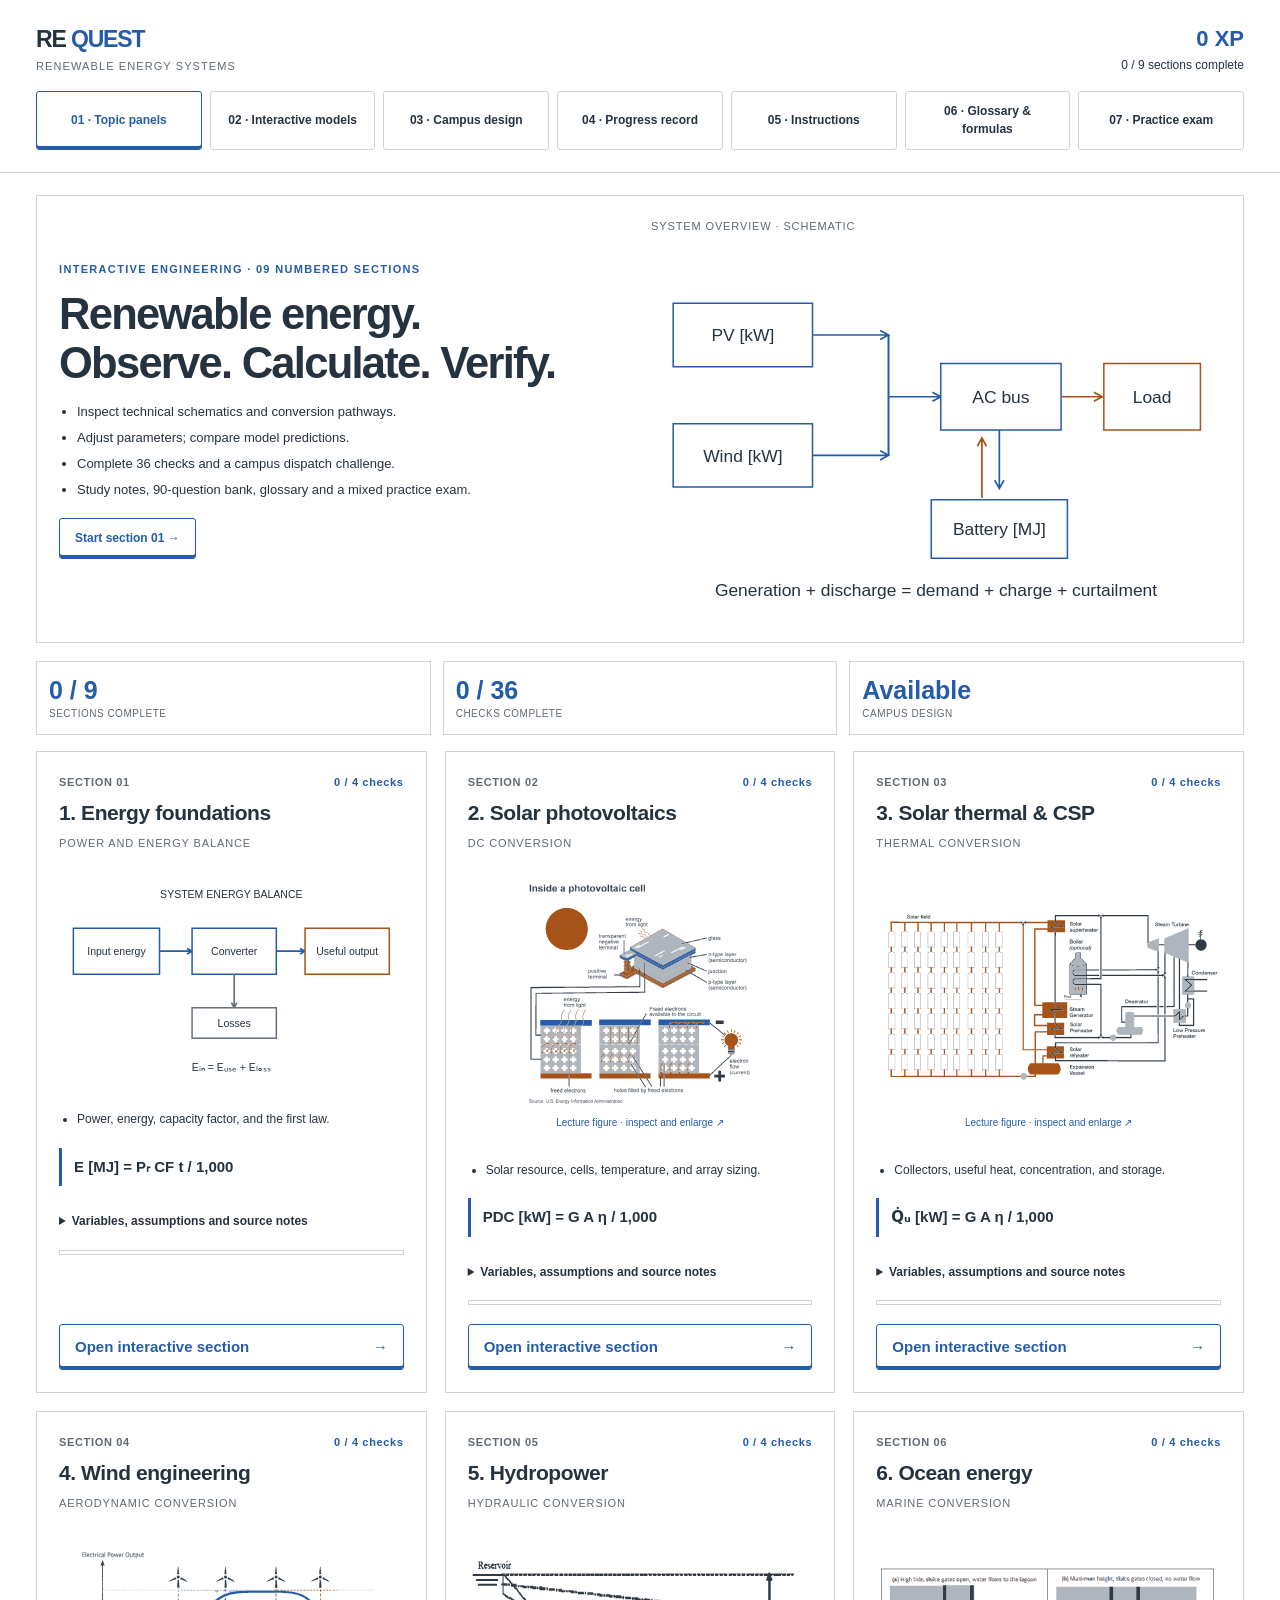
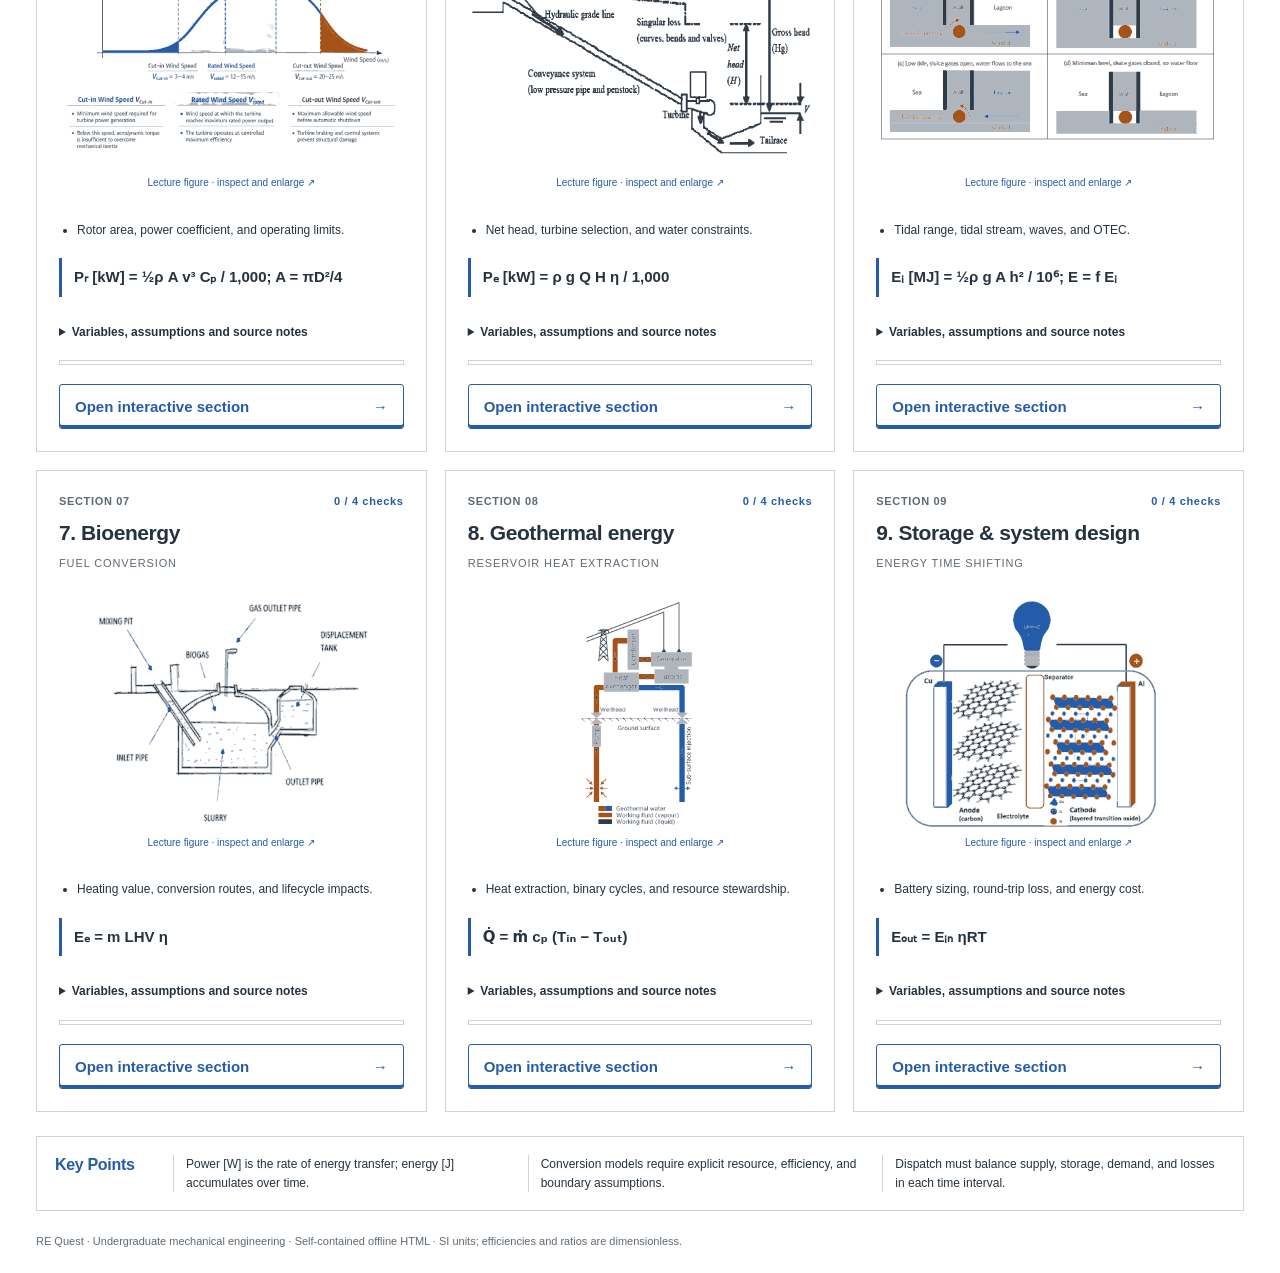
==== commit cfc8b1dc: "Enrich RE Quest content: study notes, question banks, Bangladesh context, glossary, practice exam - " ====
--- a/index.html
+++ b/index.html
@@ -1,86 +1,230 @@
-<!doctype html>
-<html lang="en"><head><meta charset="utf-8"><meta name="viewport" content="width=device-width,initial-scale=1"><meta name="description" content="Interactive renewable energy course: technical schematics, response charts, calculation challenges, and microgrid dispatch."><title>RE Quest · Renewable Energy Systems</title>
-<style>
-:root{--ink:#253240;--muted:#5f6973;--line:#cdd3d9;--blue:#245caa;--orange:#a65319;--white:#fff}*{box-sizing:border-box}body{margin:0;color:var(--ink);background:#fff;font:15px/1.55 Arial,Helvetica,sans-serif}button,input,select{font:inherit}button,a,input,summary{touch-action:manipulation}button{border:1px solid var(--line);border-radius:3px;padding:10px 15px;color:var(--ink);background:#fff;cursor:pointer;font-weight:600}button:hover{border-color:var(--blue);color:var(--blue)}button:disabled{cursor:default;opacity:.75}.primary,button.active{border-color:var(--blue);color:var(--blue);box-shadow:inset 0 -3px var(--blue)}:focus-visible{outline:3px solid var(--blue);outline-offset:3px}a{color:var(--blue)}h1,h2,h3,p{margin:0 0 14px}h1{font-size:clamp(29px,3.4vw,48px);line-height:1.12;letter-spacing:-.04em}h2{font-size:24px;line-height:1.25;letter-spacing:-.02em}h3{font-size:17px;line-height:1.3}small,.muted,.fine{color:var(--muted)}.fine{font-size:12px}.eyebrow{text-transform:uppercase;letter-spacing:.12em;font-size:11px;font-weight:700;color:var(--blue)}header,main,footer{max-width:1550px;margin:auto;padding:22px 36px}header{display:grid;grid-template-columns:1fr auto;gap:16px;border-bottom:1px solid var(--line)}.brand{font-size:23px;font-weight:800;letter-spacing:-.05em}.brand span{color:var(--blue)}.brand small{font-size:11px;font-weight:400;letter-spacing:.1em;display:block}.score{text-align:right;font-size:12px}.score strong{display:block;font-size:22px;color:var(--blue)}nav{display:flex;flex-wrap:wrap;gap:8px;grid-column:1/-1}nav button{font-size:12px;flex:1}.view-title{display:flex;justify-content:space-between;align-items:start;gap:20px;margin-bottom:22px}.view-title p{margin:8px 0 0;color:var(--muted);max-width:720px}.columns{display:grid;grid-template-columns:repeat(3,minmax(0,1fr));gap:18px;align-items:stretch}.two{display:grid;grid-template-columns:repeat(2,minmax(0,1fr));gap:18px}.panel{border:1px solid var(--line);padding:22px;background:#fff;min-width:0;margin-bottom:18px}.columns>.panel,.two>.panel{margin:0}.wide{grid-column:1/-1}.topic{display:flex;flex-direction:column;gap:9px}.topic h2{font-size:21px;margin:0}.topic .schematic{margin:0}.topic ul{margin:0}.topic .primary{margin-top:auto;width:100%;text-align:left;display:flex;justify-content:space-between}.section-id{font-size:11px;color:var(--muted);font-weight:700;letter-spacing:.06em;display:flex;justify-content:space-between;gap:12px}.section-id strong{color:var(--blue)}.diagram-label{font-size:11px;color:var(--muted);text-transform:uppercase;letter-spacing:.08em;margin-bottom:5px}.schematic{display:block;width:100%;height:auto;background:#fff}.schematic text,.chart text{font-family:Arial,Helvetica,sans-serif;fill:var(--ink);font-size:11px}.schematic .small{font-size:9px}.schematic .blue,.chart .blue{stroke:var(--blue)}.schematic .orange,.chart .orange{stroke:var(--orange)}.schematic .label-blue{fill:var(--blue)}.schematic .label-orange{fill:var(--orange)}.schematic path,.schematic rect,.schematic circle,.schematic line,.schematic polyline{vector-effect:non-scaling-stroke}.equation{font-size:18px;font-weight:600;line-height:1.5;border-left:3px solid var(--blue);padding:8px 12px;margin:12px 0;overflow-wrap:anywhere}.definitions{display:grid;grid-template-columns:65px 1fr;gap:5px 10px;font-size:12px;margin:12px 0}.definitions dt{font-weight:700}.definitions dd{margin:0}.bullets{padding-left:18px;font-size:13px;margin:12px 0}.bullets li{margin:6px 0}.compact{font-size:12px}.compact li{margin:5px 0}.progress{height:5px;background:#fff;border:1px solid var(--line);margin:10px 0}.progress span{display:block;height:100%;background:var(--blue)}.metrics{display:grid;grid-template-columns:repeat(3,minmax(0,1fr));gap:12px;margin:16px 0}.metric{border:1px solid var(--line);padding:12px}.metric strong{display:block;color:var(--blue);font-size:25px;line-height:1.3}.metric small{display:block;font-size:10px;text-transform:uppercase;letter-spacing:.05em}.intro{display:grid;grid-template-columns:1fr 1fr;gap:22px;align-items:center}.intro ul{margin-bottom:0}.tabs,.actions{display:flex;flex-wrap:wrap;gap:8px;margin:18px 0}.tabs button{flex:1;font-size:12px}.actions button{font-size:12px}label{display:block;font-size:13px;margin:14px 0 4px}label strong{float:right;color:var(--blue)}input[type=range]{width:100%;accent-color:var(--blue);margin:8px 0 12px}input[type=number],select,textarea{width:100%;border:1px solid #909ba6;background:#fff;color:var(--ink);border-radius:3px;padding:11px}textarea{resize:vertical;min-height:70px}select{max-width:520px;margin:10px 0 20px}.reading{border:1px solid var(--blue);padding:12px;margin:14px 0;display:flex;align-items:baseline;justify-content:space-between;gap:10px}.reading strong{font-size:30px;color:var(--blue)}.reading span{font-size:12px}.chart{display:block;width:100%;height:auto;background:white}.chart-caption{font-size:11px;color:var(--muted);margin:8px 0}.legend{display:flex;flex-wrap:wrap;gap:16px;font-size:11px;margin:8px 0}.legend span::before{content:'';display:inline-block;vertical-align:middle;width:16px;height:3px;background:var(--blue);margin-right:6px}.legend span:last-child::before{background:var(--orange)}.option{display:block;width:100%;text-align:left;margin:10px 0;font-size:14px;font-weight:400}.option.correct{border:2px solid var(--blue)}.option.wrong{border:2px dashed var(--orange)}.feedback{border-left:3px solid var(--orange);padding:10px 14px;margin:14px 0;font-size:13px;background:#fff}.feedback:empty{display:none}.hidden{display:none!important}.table-wrap{overflow-x:auto}.ledger{width:100%;border-collapse:collapse;font-size:12px}.ledger td,.ledger th{padding:10px 8px;border-bottom:1px solid var(--line);text-align:left;white-space:nowrap}.ledger th{font-weight:700}.badge-list{display:grid;grid-template-columns:repeat(4,minmax(0,1fr));gap:14px;margin:18px 0}.badge{border:1px solid var(--line);padding:16px;font-size:13px}.badge.earned{border-color:var(--blue);color:var(--blue)}.badge strong{display:block;font-size:21px}details{font-size:12px;margin:12px 0}summary{cursor:pointer;font-weight:600}.key-strip{border:1px solid var(--line);margin-top:24px;padding:18px;background:#fff;display:grid;grid-template-columns:100px 1fr;gap:18px}.key-strip h2{font-size:16px;color:var(--blue);margin:0}.key-strip ul{margin:0;display:grid;grid-template-columns:repeat(3,1fr);gap:12px;padding:0;list-style:none;font-size:12px}.key-strip li{border-left:1px solid var(--line);padding-left:12px}footer{font-size:11px;color:var(--muted);padding-top:0}#notice{position:fixed;bottom:18px;right:18px;background:#fff;color:var(--blue);border:2px solid var(--blue);padding:12px 20px;max-width:90vw;font-size:13px;z-index:20}.unit-note{font-size:11px;color:var(--muted)}.diagram-controls{display:flex;justify-content:center;gap:7px;margin:0 0 10px}.diagram-controls button{padding:5px 10px;font-size:11px}.figure-caption{font-size:11px;color:var(--muted);margin:0 0 12px}.answer-title{font-size:22px}.title-row{margin-bottom:20px}.topic .definitions{margin:5px 0}.schematic .emphasis{stroke-width:3}.topic details{margin-bottom:0}.topic .equation{margin:5px 0;font-size:15px}.comparison{border-top:1px solid var(--line);margin-top:14px;padding-top:12px}.model-layout{display:grid;grid-template-columns:1fr 1.2fr;gap:20px}.outline-grid{display:grid;grid-template-columns:repeat(3,1fr);gap:18px}.step-label{color:var(--orange);font-size:11px;letter-spacing:.08em;text-transform:uppercase}.span-two{grid-column:span 2}.print-only{display:none}
-@media(min-width:1500px){.schematic text{font-size:12px}}
-@media(max-width:1100px){.columns,.outline-grid{grid-template-columns:repeat(2,minmax(0,1fr))}.model-layout{grid-template-columns:1fr}.intro{grid-template-columns:1fr 1fr}.two{grid-template-columns:1fr}.span-two{grid-column:auto}}
-@media(max-width:720px){header,main,footer{padding:18px 14px}.columns,.outline-grid,.intro,.two{grid-template-columns:1fr}.panel{padding:17px}.view-title{display:block}nav button{flex:1 1 30%;font-size:11px;padding:9px 5px}.score strong{font-size:19px}.metrics{gap:7px}.metric{padding:9px}.metric strong{font-size:22px}.key-strip{grid-template-columns:1fr}.key-strip ul{grid-template-columns:1fr}.badge-list{grid-template-columns:1fr 1fr}.tabs button{flex:1 1 30%}.reading strong{font-size:27px}.schematic text{font-size:11px}.wide{grid-column:auto}.title-row button{margin-bottom:14px}}
-@media print{nav,button,#notice,.tabs,footer{display:none!important}header,main{padding:5px}body{font-size:11px}.columns{grid-template-columns:repeat(2,1fr)}.panel,.topic,.key-strip{break-inside:avoid}.print-only{display:block}.key-strip ul{grid-template-columns:repeat(3,1fr)}}
-</style></head><body>
-<header><div class="brand">RE <span>QUEST</span><small>RENEWABLE ENERGY SYSTEMS</small></div><div class="score"><strong id="xpTop">0 XP</strong><span id="sideCount">0 / 9 sections complete</span></div><nav aria-label="Main navigation"><button data-view="map" class="active">01 · Topic panels</button><button data-view="lab">02 · Interactive models</button><button data-view="design">03 · Campus design</button><button data-view="journal">04 · Progress record</button><button data-view="guide">05 · Instructions</button></nav></header>
-<main><div id="content"></div><section class="key-strip" aria-labelledby="keyTitle"><h2 id="keyTitle">Key Points</h2><ul id="keyPoints"><li>Distinguish power from energy.</li><li>Use stated model assumptions.</li><li>Check energy balance and losses.</li></ul></section></main><footer>RE Quest · Undergraduate mechanical engineering · Self-contained offline HTML · SI units; efficiencies and ratios are dimensionless.</footer><div id="notice" class="hidden" role="status"></div>
-<script>
-'use strict';
-const missions=[{"id":"basics","name":"Energy foundations","tag":"Power and energy balance","symbol":"E","desc":"Power, energy, capacity factor, and the first law.","lesson":"Power is a rate of energy transfer; energy is the accumulated transfer over time. A 100 kW plant operating at a 30% annual capacity factor delivers the same annual energy as 100 kW at full output for 30% of the year. Capacity factor is not conversion efficiency. Always define the system boundary before making an energy balance.","formula":"E [MJ] = Pᵣ CF t / 1,000","assumption":"Annual estimate: 31,536,000 s; constant rated capacity; CF is the annual energy ratio.","vars":[["Rated capacity","kW",10,1000,10,100],["Capacity factor","%",5,95,1,30]],"calc":"(p,c)=>p*c/100*31536000/1000","unit":"MJ/year","scale":3153600,"insight":"Increasing rated capacity or capacity factor increases annual energy linearly. This estimate does not predict hourly output.","q":[["Which quantity is measured in MJ?",["Power","Energy","Conversion efficiency"],1,"A kilowatt-hour is energy: power multiplied by time."],["A 25% capacity factor means…",["25% conversion efficiency","Annual energy is 25% of rated power × annual hours","The plant loses 75% of its electricity"],1,"Capacity factor compares actual energy with continuous operation at rated power."],["At steady state, input energy must equal…",["Useful output only","Useful output plus losses","Rated capacity"],1,"Energy is conserved; losses are transfers such as waste heat."]],"task":["A 200 kW plant has a 25% capacity factor. Estimate annual generation using 31,536,000 s.","MJ/year",1576800,"E = 200 × 0.25 × 31,536,000 / 1,000 = 1,576,800 MJ/year."],"defs":[["E","Annual electrical energy","MJ"],["Pᵣ","Rated electrical power","kW"],["CF","Capacity factor","1"],["t","Evaluation duration","s"]],"review":"Compare annual energy as well as rated power."},{"id":"pv","name":"Solar photovoltaics","tag":"DC conversion","symbol":"PV","desc":"Solar resource, cells, temperature, and array sizing.","lesson":"PV cells convert absorbed solar radiation into DC electricity. An inverter supplies AC loads. Irradiance (W/m²) is instantaneous power per area; irradiation (MJ/m²) is energy per area over a period. Module temperature, shading, wiring, and inverter losses affect delivered energy. Tilt affects the resource reaching a surface; a single optimal angle cannot describe every site and season.","formula":"PDC [kW] = G A η / 1,000","assumption":"Uniform plane-of-array irradiance, constant module efficiency; DC output before system losses.","vars":[["Irradiance","W/m²",100,1100,10,800],["Module area","m²",5,100,1,20]],"calc":"(g,a)=>g*a*.2/1000","unit":"kW DC","scale":22,"insight":"Here module efficiency is fixed at 20%. Real efficiency and output vary with cell temperature, spectrum, and shading.","q":[["Which device normally converts PV DC to AC?",["Inverter","Penstock","Condenser"],0,"An inverter converts DC electricity to AC."],["For typical silicon PV, increasing cell temperature at fixed irradiance usually…",["Increases power indefinitely","Reduces maximum power","Has no effect"],1,"The reduction in voltage generally outweighs the small increase in current."],["A pyranometer measures…",["Broadband solar irradiance","Wind direction","Battery state of charge"],0,"A pyranometer measures irradiance on its measurement plane."]],"task":["At G = 800 W/m², A = 20 m² and module efficiency = 20%, find DC output before losses.","kW",3.2,"P = 800 × 20 × 0.20 / 1,000 = 3.2 kW."],"defs":[["PDC","DC electrical power","kW"],["G","Plane-of-array irradiance","W/m²"],["A","Module area","m²"],["η","Module efficiency","1"]],"review":"Assess shading, roof access, and end-of-life management."},{"id":"thermal","name":"Solar thermal & CSP","tag":"Thermal conversion","symbol":"Q","desc":"Collectors, useful heat, concentration, and storage.","lesson":"Solar thermal collectors transfer solar energy to a working fluid. CSP uses concentrated sunlight to supply high-temperature heat, usually driving a heat engine. Concentrating collectors depend strongly on direct normal irradiance (DNI); diffuse sunlight cannot be concentrated to the same focus. Thermal storage can shift generation, but does not create extra energy.","formula":"Q̇ᵤ [kW] = G A η / 1,000","assumption":"Simple flat-plate model with fixed 60% useful efficiency; not a detailed CSP plant model.","vars":[["Irradiance","W/m²",100,1000,10,700],["Collector area","m²",2,80,1,10]],"calc":"(g,a)=>g*a*.6/1000","unit":"kW thermal","scale":48,"insight":"Useful heat depends on optical and thermal losses. Higher fluid temperature often increases heat loss.","q":[["Which resource is especially important for focusing CSP collectors?",["DNI","Only diffuse sky radiation","Nighttime humidity"],0,"Focusing optics require the direct beam component."],["Molten-salt storage primarily stores…",["Electric charge","Thermal energy","Wind momentum"],1,"Thermal storage retains heat for later use in a power cycle."],["The ideal heat-engine efficiency limit between hot and cold reservoirs is…",["1 − Tcold/Thot, with temperatures in kelvin","Thot/Tcold in Celsius","Always 100%"],0,"The Carnot limit uses absolute temperatures; real cycles have lower efficiency."]],"task":["A collector has 10 m² area, 700 W/m² irradiance and 60% useful efficiency. Find useful thermal power.","kW thermal",4.2,"Q̇ = 700 × 10 × 0.60 / 1,000 = 4.2 kW thermal."],"defs":[["Q̇ᵤ","Useful thermal power","kW"],["G","Irradiance","W/m²"],["A","Collector area","m²"],["η","Useful thermal efficiency","1"]],"review":"Assess direct heat use before selecting electricity conversion."},{"id":"wind","name":"Wind engineering","tag":"Aerodynamic conversion","symbol":"W","desc":"Rotor area, power coefficient, and operating limits.","lesson":"Wind carries kinetic energy. Rotor mechanical power is ½ρAv³Cp. For a circular HAWT rotor, A = πD²/4. Cp describes aerodynamic extraction, not generator efficiency. Under ideal actuator-disc assumptions, the Betz limit is 16/27. Real turbines have cut-in, rated, and cut-out regimes; cubic scaling alone does not describe their full power curve.","formula":"Pᵣ [kW] = ½ρ A v³ Cₚ / 1,000; A = πD²/4","assumption":"ρ = 1.225 kg/m³; Cp = 0.40; below rated operation; no drivetrain or electrical losses.","vars":[["Wind speed","m/s",3,12,0.5,8],["Rotor diameter","m",2,30,1,10]],"calc":"(v,d)=>.5*1.225*Math.PI*d*d/4*v*v*v*.4/1000","unit":"kW mechanical","scale":300,"insight":"Double speed gives eight times rotor power under this model; doubling diameter gives four times power.","q":[["At fixed Cp and density, doubling wind speed changes rotor power by…",["2 times","4 times","8 times"],2,"Power is proportional to the cube of speed, so 2³ = 8."],["The ideal Betz limit is approximately…",["59.3%","100%","20%"],0,"16/27 ≈ 0.593 under the ideal actuator-disc assumptions."],["Beyond rated speed, a controlled turbine usually…",["Follows the cubic law without limit","Limits output near rated power until cut-out","Has zero aerodynamic loading"],1,"Pitch and other control systems limit output and loads."]],"task":["For ρ = 1.225 kg/m³, A = 100 m², v = 8 m/s and Cp = 0.40, find rotor mechanical power.","kW",12.544,"P = 0.5 × 1.225 × 100 × 8³ × 0.40 / 1,000 = 12.544 kW."],"defs":[["Pᵣ","Rotor mechanical power","kW"],["ρ","Air density","kg/m³"],["A","Swept area","m²"],["D","Rotor diameter","m"],["v","Wind speed","m/s"],["Cₚ","Power coefficient","1"]],"review":"Document uncertainty in wind-resource estimates."},{"id":"hydro","name":"Hydropower","tag":"Hydraulic conversion","symbol":"H","desc":"Net head, turbine selection, and water constraints.","lesson":"Hydropower converts water energy to shaft power and then electricity. For a head-driven installation, electrical power is ρgQHη, using net head after hydraulic losses. Turbine selection depends on both head and flow: Pelton turbines suit high-head, relatively low-flow duties; Kaplan turbines suit low-head, high-flow duties. Environmental flow and seasonal availability constrain extraction.","formula":"Pₑ [kW] = ρ g Q H η / 1,000","assumption":"ρ = 1,000 kg/m³; g = 9.81 m/s²; overall turbine-generator efficiency = 80%; H is net head.","vars":[["Net head","m",2,100,1,20],["Turbine flow","m³/s",0.1,5,0.1,1]],"calc":"(h,q)=>1000*9.81*q*h*.8/1000","unit":"kW electric","scale":3924,"insight":"Power scales linearly with net head and turbine flow. More extraction is not automatically environmentally acceptable.","q":[["Use which head in the power equation?",["Gross head plus losses","Net head after hydraulic losses","Tower height"],1,"Net head is the energy head actually available at the turbine."],["Which turbine is commonly suitable for high head and relatively low flow?",["Kaplan","Pelton","A PV inverter"],1,"A Pelton impulse turbine is suited to high-head applications."],["Why retain an environmental flow?",["To support downstream river functions","To increase turbine friction","To remove the need for a site survey"],0,"A diversion affects downstream habitats and water uses."]],"task":["At Q = 1 m³/s, Hnet = 20 m and overall efficiency = 80%, find electrical power. Use ρ = 1,000 kg/m³ and g = 9.81 m/s².","kW",156.96,"P = 1,000 × 9.81 × 1 × 20 × 0.8 / 1,000 = 156.96 kW."],"defs":[["Pₑ","Electrical power","kW"],["ρ","Water density","kg/m³"],["g","Gravitational acceleration","m/s²"],["Q","Turbine volume flow","m³/s"],["H","Net head","m"],["η","Overall conversion efficiency","1"]],"review":"Assess downstream water allocation and environmental flows."},{"id":"ocean","name":"Ocean energy","tag":"Marine conversion","symbol":"≈","desc":"Tidal range, tidal stream, waves, and OTEC.","lesson":"Tidal-range systems exploit a water-level difference; tidal-stream devices exploit moving water. Waves carry energy associated with wind-driven surface motion. OTEC uses a temperature difference between warm surface and cold deep seawater. For an ideal constant-area tidal basin, the potential energy per full basin-level change is ½ρgAh²; real operating strategies and losses reduce recoverable energy.","formula":"Eᵢ [MJ] = ½ρ g A h² / 10⁶; E = f Eᵢ","assumption":"Seawater ρ = 1,025 kg/m³; g = 9.81 m/s²; constant basin area 100,000 m²; one ideal full level change.","vars":[["Tidal range","m",1,8,0.1,4],["Recovery fraction","%",10,80,1,50]],"calc":"(h,r)=>.5*1025*9.81*100000*h*h/1000000*r/100","unit":"MJ/event","scale":25742.4,"insight":"The recovery fraction is an illustrative aggregate factor. Event energy is not average power or annual production.","q":[["Tidal-stream devices extract mainly…",["Kinetic energy of currents","Heat from the seabed","Energy from fuel combustion"],0,"Current speed and swept area govern the incoming kinetic power."],["With fixed basin area, doubling tidal range changes ideal basin energy by…",["2 times","4 times","8 times"],1,"Ideal basin energy is proportional to h²."],["OTEC needs…",["A warm surface and cold deep-water temperature difference","Only a high wind speed","Only a large tidal range"],0,"OTEC drives a low-temperature-difference thermal cycle."]],"task":["For a constant-area basin A = 100,000 m² and h = 4 m, calculate ideal energy for one full level change. Use ρ = 1,025 kg/m³, g = 9.81 m/s²; ignore recovery losses.","MJ",8044.2,"Eᵢ = 0.5 × 1,025 × 9.81 × 100,000 × 4² / 1,000,000 = 8,044.2 MJ."],"defs":[["Eᵢ, E","Ideal and recovered event energy","MJ"],["ρ","Seawater density","kg/m³"],["g","Gravitational acceleration","m/s²"],["A","Basin area","m²"],["h","Tidal range","m"],["f","Recovery fraction","1"]],"review":"Assess coastal processes and community uses."},{"id":"bio","name":"Bioenergy","tag":"Fuel conversion","symbol":"B","desc":"Heating value, conversion routes, and lifecycle impacts.","lesson":"Biomass can supply heat, electricity, or fuels through several routes. Combustion releases heat; gasification produces a combustible gas through partial oxidation; anaerobic digestion produces biogas from suitable organic feedstocks. Net benefits depend on sourcing, land use, transport, emissions, and what would otherwise happen to the feedstock. Renewable does not automatically mean carbon neutral.","formula":"Eₑ = m LHV η","assumption":"LHV = 15 MJ/kg on the stated fuel basis; constant net electrical efficiency; no separate cogeneration heat credit.","vars":[["Fuel mass","kg",10,500,10,100],["Electrical efficiency","%",10,40,1,25]],"calc":"(m,e)=>m*15*e/100","unit":"MJ electric","scale":3000,"insight":"Use heating value and mass on the same moisture basis. Wet fuel can have much lower useful energy per kilogram.","q":[["Anaerobic digestion produces…",["Biogas","Only pure hydrogen","Solar radiation"],0,"Biogas commonly contains methane and carbon dioxide; cleaning may be required."],["Why can high fuel moisture reduce useful performance?",["Water evaporation consumes heat","It always doubles LHV","It removes all emissions"],0,"Evaporating water consumes energy and can affect combustion quality."],["A credible bioenergy carbon assessment includes…",["Only stack emissions","Feedstock, land use, supply chain, and counterfactual fate","No emissions because the fuel is renewable"],1,"A lifecycle boundary is essential; carbon neutrality is not automatic."]],"task":["Convert 100 kg of fuel at LHV = 15 MJ/kg to electricity at 25% net electrical efficiency.","MJ",375,"Eₑ = 100 × 15 × 0.25 = 375 MJ."],"defs":[["Eₑ","Net electrical energy","MJ"],["m","Fuel mass","kg"],["LHV","Lower heating value","MJ/kg"],["η","Net electrical efficiency","1"]],"review":"Verify sustainable feedstock availability and competing essential uses."},{"id":"geo","name":"Geothermal energy","tag":"Reservoir heat extraction","symbol":"ΔT","desc":"Heat extraction, binary cycles, and resource stewardship.","lesson":"Geothermal systems use heat from within Earth. Resource temperature and fluid conditions determine the conversion route. A binary plant transfers geothermal heat to a secondary working fluid. Ground-source heat pumps exchange heat with shallow ground and use electricity; they are different from geothermal electricity plants. Extraction and reinjection require careful reservoir and environmental management.","formula":"Q̇ = ṁ cₚ (Tᵢₙ − Tₒᵤₜ)","assumption":"Liquid water cp = 4.18 kJ/(kg·K); fixed outlet temperature 333.15 K; no phase change or heat loss.","vars":[["Mass flow","kg/s",1,50,1,10],["Inlet temperature","K",343.15,423.15,1,393.15]],"calc":"(m,t)=>m*4.18*(t-333.15)","unit":"kW thermal","scale":18810,"insight":"Thermal power is not electrical power. Net electrical output also depends on cycle efficiency and parasitic pumping.","q":[["A binary geothermal plant uses…",["A secondary working-fluid cycle","PV cells inside a well","A tidal barrage"],0,"A heat exchanger transfers geothermal heat to another fluid."],["A ground-source heat pump…",["Creates energy from nothing","Uses electricity to transfer heat","Is identical to a geothermal steam turbine"],1,"A heat pump moves heat; COP can exceed one without violating energy conservation."],["Why is reinjection often considered?",["Reservoir management and fluid disposal","To guarantee unlimited output","To eliminate all seismic risk"],0,"Reinjection can support resource management, but site-specific risks remain."]],"task":["Water flows at 10 kg/s and cools from 393.15 K to 333.15 K. Use cp = 4.18 kJ/(kg·K). Find extracted heat rate.","kW thermal",2508,"Q̇ = 10 × 4.18 × (393.15 − 333.15) = 2,508 kW."],"defs":[["Q̇","Extracted thermal power","kW"],["ṁ","Mass flow rate","kg/s"],["cₚ","Specific heat capacity","kJ/(kg·K)"],["Tᵢₙ, Tₒᵤₜ","Inlet and outlet temperatures","K"]],"review":"Specify monitoring for long-term reservoir protection."},{"id":"storage","name":"Storage & system design","tag":"Energy time shifting","symbol":"↔","desc":"Battery sizing, round-trip loss, and energy cost.","lesson":"Storage shifts energy in time. Power capacity (kW) determines the rate of charging or discharging; energy capacity (MJ) determines duration. Round-trip efficiency is output energy divided by input energy over a full cycle. A microgrid needs time-resolved balancing, reserve margins, and realistic resource data. LCOE compares discounted lifecycle costs with discounted delivered energy; it does not measure reliability by itself.","formula":"Eₒᵤₜ = Eᵢₙ ηRT","assumption":"A complete storage cycle; round-trip efficiency includes all modeled losses; no degradation in this model.","vars":[["Cycle input energy","MJ",36,1800,36,360],["Round-trip efficiency","%",50,95,1,80]],"calc":"(e,r)=>e*r/100","unit":"MJ delivered","scale":1710,"insight":"A 360 MJ battery cannot necessarily supply 100 kW; both the power and energy ratings must be checked.","q":[["A 20 kW / 288 MJ battery at full usable capacity can ideally supply 20 kW for…",["14,400 s","288,000 s","900 s"],0,"Duration = energy / power = 288,000 kJ / 20 kW = 14,400 s before additional losses."],["Pumped storage is primarily…",["A net energy source","Energy storage with cycle losses","A perpetual-motion device"],1,"Pumping consumes more energy than is recovered through generation."],["For an honest technology cost comparison, use…",["Only equipment purchase price","Consistent boundaries, service life, discounting, and delivered energy","Only the highest nameplate rating"],1,"Lifecycle comparisons require consistent assumptions and system boundaries."]],"task":["A complete storage cycle accepts 360 MJ and has 80% round-trip efficiency. Find delivered energy.","MJ",288,"Eₒᵤₜ = 360 × 0.80 = 288 MJ; cycle loss = 72 MJ."],"defs":[["Eₒᵤₜ","Delivered cycle energy","MJ"],["Eᵢₙ","Input cycle energy","MJ"],["ηRT","Round-trip efficiency","1"]],"review":"Prioritize essential loads during a supply shortfall."}];
-missions.forEach(m=>m.calc=eval(m.calc));
-const $=s=>document.querySelector(s),fmt=n=>Number(n).toLocaleString(undefined,{maximumFractionDigits:2});
-const axisNumber=n=>Math.abs(n)>=10000?n.toExponential(2):fmt(n);
-const STORE='amanah-energy-quest-v1';let state={done:{},capstone:false},persist=true;try{const s=JSON.parse(localStorage.getItem(STORE)||'null');if(s?.done){missions.forEach(m=>[0,1,2,3].forEach(i=>{if(s.done[m.id+'-'+i]===true)state.done[m.id+'-'+i]=true}));state.capstone=s.capstone===true}}catch(e){persist=false}
-let view='map',current=0,step=0;const count=m=>[0,1,2,3].filter(i=>state.done[m.id+'-'+i]).length,mastered=()=>missions.filter(m=>count(m)===4).length,xp=()=>Object.keys(state.done).length*25+(state.capstone?100:0);
-function updateStats(){$('#xpTop').textContent=xp()+' XP';$('#sideCount').textContent=mastered()+' / 9 sections complete'}
-function save(){try{localStorage.setItem(STORE,JSON.stringify(state))}catch(e){persist=false}updateStats()}
-function toast(t){$('#notice').textContent=t;$('#notice').classList.remove('hidden');clearTimeout(window.nt);window.nt=setTimeout(()=>$('#notice').classList.add('hidden'),2500)}
-function award(m,i){if(!state.done[m.id+'-'+i]){state.done[m.id+'-'+i]=true;save();toast('Correct response recorded · +25 XP')}}
-function bullets(text,cls=''){return '<ul class="bullets '+cls+'">'+text.split(/(?<=[.!?])\s+(?=[A-ZΑ-Ω])/).map(t=>'<li>'+t+'</li>').join('')+'</ul>'}
-function defs(m){return '<dl class="definitions">'+m.defs.map(d=>`<dt>${d[0]}</dt><dd>${d[1]} [${d[2]}]</dd>`).join('')+'</dl>'}
-function eq(m){let additional='';if(m.id==='thermal')additional='<div class="equation">ηCarnot = 1 − Tcold / Thot</div><ul class="bullets compact"><li>ηCarnot: ideal heat-engine efficiency [1].</li><li>Tcold, Thot: cold and hot reservoir temperatures [K].</li><li>Real cycle efficiency is lower.</li></ul>';if(m.id==='basics')additional='<div class="equation">Eᵢₙ = Eᵤₛₑ + Eₗₒₛₛ</div><ul class="bullets compact"><li>Eᵢₙ, Eᵤₛₑ, Eₗₒₛₛ: input, useful and lost energy [J].</li><li>Steady operation; no net energy accumulation.</li></ul>';if(m.id==='storage')additional='<div class="equation">t [s] = E [MJ] × 1,000 / P [kW]</div><ul class="bullets compact"><li>t: ideal supply duration [s].</li><li>E: usable stored energy [MJ].</li><li>P: constant output power [kW].</li><li>Additional discharge losses excluded.</li></ul>';return `<div class="equation">${m.formula}</div>${defs(m)}${additional}<div class="unit-note">${['basics','pv','thermal','wind','hydro'].includes(m.id)?'Convert kJ to MJ or W to kW by dividing by 1,000. ':m.id==='ocean'?'Convert J to MJ by dividing by 10⁶. ':''}η, CF, Cₚ and f use fractional values in equations; controls display percentages.</div>`}
-function heading(k,t,sub){return `<div class="view-title"><div><div class="eyebrow">${k}</div><h1 style="margin-top:10px">${t}</h1><p>${sub}</p></div></div>`}
-function navigate(v){view=v;document.querySelectorAll('nav button').forEach(b=>b.classList.toggle('active',b.dataset.view===v||(v==='mission'&&b.dataset.view==='map')));render();window.scrollTo(0,0)}
-document.querySelectorAll('nav button').forEach(b=>b.onclick=()=>navigate(b.dataset.view));
-function setKeys(items){$('#keyPoints').innerHTML=items.map(t=>'<li>'+t+'</li>').join('')}
-function render(){updateStats();if(view==='map')map();if(view==='mission')mission();if(view==='lab')lab();if(view==='design')design();if(view==='journal')journal();if(view==='guide')guide()}
-// Inline SVG uses white fill, technical lines, labelled blocks, and two accent colours only.
-const blue='#245caa',orange='#a65319',grey='#65717e';
-function rect(x,y,w,h,label,c=blue){return `<rect x="${x}" y="${y}" width="${w}" height="${h}" fill="white" stroke="${c}" stroke-width="1.5"/><text x="${x+w/2}" y="${y+h/2+4}" text-anchor="middle">${label}</text>`}
-function arrow(x,y,X,Y,c=blue){const a=Math.atan2(Y-y,X-x),r=6;return `<path d="M${x} ${y}L${X} ${Y}M${X-r*Math.cos(a-.5)} ${Y-r*Math.sin(a-.5)}L${X} ${Y}L${X-r*Math.cos(a+.5)} ${Y-r*Math.sin(a+.5)}" fill="none" stroke="${c}" stroke-width="1.7"/>`}
-function txt(x,y,t,cls=''){return `<text x="${x}" y="${y}" text-anchor="middle" class="${cls}">${t}</text>`}
-function flow(labels,y=164){const w=86,gap=24,x=(360-(labels.length*w+(labels.length-1)*gap))/2;return labels.map((s,i)=>rect(x+i*(w+gap),y,w,32,s,i===labels.length-1?orange:blue)+(i<labels.length-1?arrow(x+i*(w+gap)+w,y+16,x+(i+1)*(w+gap),y+16):'')).join('')}
-function schematic(id,detail=false,focus=0){let body='';switch(id){
-case 'basics':body=rect(15,65,90,48,'Input energy')+arrow(105,89,139,89)+rect(139,65,88,48,'Converter')+arrow(227,89,257,89)+rect(257,65,88,48,'Useful output',orange)+arrow(183,113,183,148,grey)+rect(139,148,88,32,'Losses',grey)+txt(180,33,'SYSTEM ENERGY BALANCE')+txt(180,214,'Eᵢₙ = Eᵤₛₑ + Eₗₒₛₛ');break;
-case 'pv':body=`<circle cx="56" cy="47" r="19" fill="white" stroke="${orange}" stroke-width="1.5"/>`+arrow(81,48,129,85,orange)+arrow(75,65,112,96,orange)+`<path d="M113 85H223L247 135H91ZM148 85L140 135M185 85L195 135M104 110H235M117 135V155M222 135V155" fill="white" stroke="${blue}" stroke-width="1.5"/>`+txt(276,72,'G [W/m²]','label-orange')+txt(276,102,'A [m²]')+flow(['PV array','Inverter','AC load'])+txt(180,221,'Irradiance → DC → AC');break;
-case 'thermal':body=arrow(28,33,81,71,orange)+arrow(67,25,110,68,orange)+`<path d="M50 73H155V130H50ZM66 84H140V96H66V108H140V120H66" fill="white" stroke="${blue}" stroke-width="1.7"/>`+arrow(155,91,206,91,orange)+rect(207,64,94,69,'Heat storage',orange)+`<path d="M254 133V148H180V163" fill="none" stroke="${orange}" stroke-width="1.7"/>`+arrow(180,153,180,163,orange)+flow(['Collector','Heat engine','Output'])+txt(110,52,'G [W/m²]','label-orange')+txt(180,221,'Useful heat; focusing CSP requires DNI');break;
-case 'wind':body=`<line x1="195" y1="91" x2="195" y2="152" stroke="${grey}" stroke-width="2"/><circle cx="195" cy="88" r="5" fill="white" stroke="${blue}"/><path d="M195 83L195 33L188 70ZM199 90L243 115L214 91ZM191 91L151 117L177 91Z" fill="white" stroke="${blue}" stroke-width="1.5"/>`+arrow(35,64,118,64,blue)+arrow(35,94,118,94,blue)+txt(74,45,'v [m/s]')+txt(279,69,'D [m]')+flow(['Rotor','Generator','Electricity'])+txt(180,221,'Pᵣ ∝ v³; Pᵣ ∝ D²');break;
-case 'hydro':body=`<path d="M25 58H142V80H25M36 66H129M142 58V150H319M142 83L224 142H272" fill="none" stroke="${blue}" stroke-width="1.8"/><rect x="262" y="127" width="58" height="40" fill="white" stroke="${orange}"/><circle cx="279" cy="147" r="8" fill="white" stroke="${orange}"/>`+arrow(161,62,161,137,grey)+txt(194,61,'H [m]')+txt(189,111,'Q [m³/s]')+txt(289,190,'Turbine + generator')+arrow(320,148,345,148,orange)+txt(73,43,'Reservoir')+txt(180,221,'Net head excludes hydraulic losses');break;
-case 'ocean':body=`<path d="M20 70H153M20 113H153M194 70H340M194 139H340M153 49V151M194 49V151" fill="none" stroke="${blue}" stroke-width="1.6"/><rect x="153" y="105" width="41" height="29" fill="white" stroke="${orange}"/>`+arrow(168,119,186,119,orange)+arrow(72,76,72,108,grey)+txt(101,95,'h [m]')+txt(87,41,'Basin A [m²]')+txt(268,41,'Sea level')+flow(['Tidal range','Conversion','Output'])+txt(180,221,'Range / stream / wave / OTEC');break;
-case 'bio':body=rect(25,56,76,77,'Feedstock')+arrow(101,95,139,95)+`<path d="M139 64H228V132H139ZM139 64L183 42L228 64" fill="white" stroke="${blue}" stroke-width="1.6"/>`+txt(183,94,'Conversion')+txt(183,111,'reactor')+arrow(228,95,260,95,orange)+rect(260,65,80,64,'Energy',orange)+txt(180,22,'FUEL MASS × HEATING VALUE')+rect(27,164,86,32,'Combustion')+rect(137,164,86,32,'Gasification')+rect(247,164,86,32,'Digestion')+txt(180,221,'Assess moisture and lifecycle boundaries');break;
-case 'geo':body=`<path d="M20 98H340M20 123H340M20 148H340M77 97V173H126V99M279 98V173H229V99" fill="none" stroke="${grey}" stroke-width="1.4"/>`+rect(131,44,100,42,'Heat exchanger')+arrow(101,153,101,66,orange)+arrow(101,66,130,66,orange)+arrow(231,66,254,66,blue)+arrow(254,66,254,153,blue)+txt(56,32,'Hot fluid','label-orange')+txt(302,32,'Reinjection','label-blue')+txt(180,197,'Reservoir: site-specific management')+txt(180,222,'Extracted heat ≠ net electrical output');break;
-case 'storage':body=rect(20,73,89,60,'Generation')+arrow(109,103,139,103)+`<rect x="140" y="64" width="80" height="81" fill="white" stroke="${blue}" stroke-width="1.7"/><rect x="167" y="54" width="26" height="10" fill="white" stroke="${blue}"/><path d="M153 83H207M153 103H207M153 123H207" stroke="${blue}"/>`+arrow(220,103,251,103,orange)+rect(252,73,88,60,'Load',orange)+txt(180,32,'Storage capacity [MJ]')+txt(180,178,'Power capacity [kW]')+txt(180,211,'Eₒᵤₜ = Eᵢₙ ηRT');break;
-case 'campus':body=rect(14,40,88,40,'PV [kW]')+rect(14,116,88,40,'Wind [kW]')+arrow(102,60,150,60)+arrow(102,136,150,136)+`<path d="M150 60V136" fill="none" stroke="${blue}" stroke-width="2"/>`+arrow(150,99,183,99)+rect(183,78,76,42,'AC bus')+arrow(259,99,285,99,orange)+rect(286,78,61,42,'Load',orange)+arrow(220,120,220,157)+rect(177,164,86,37,'Battery [MJ]')+arrow(209,163,209,125,orange)+txt(180,225,'Generation + discharge = demand + charge + curtailment');break;
-}return `<svg class="schematic" viewBox="0 0 360 240" role="img" aria-label="${id==='campus'?'Campus microgrid energy-flow diagram':missions.find(m=>m.id===id)?.name+' technical schematic'}"><rect width="360" height="240" fill="white"/>${body}</svg>`}
-function map(){$('#content').innerHTML=`<section class="panel intro"><div><div class="eyebrow">Interactive engineering · 09 numbered sections</div><h1 style="margin-top:12px">Renewable energy.<br>Observe. Calculate. Verify.</h1><ul class="bullets"><li>Inspect technical schematics and conversion pathways.</li><li>Adjust parameters; compare model predictions.</li><li>Complete 36 checks and a campus dispatch challenge.</li></ul><div class="actions"><button class="primary" id="resume">${Object.keys(state.done).length?'Continue section':'Start section 01'} →</button></div></div><div><div class="diagram-label">System overview · schematic</div>${schematic('campus')}</div></section><div class="metrics"><div class="metric"><strong>${mastered()} / 9</strong><small>Sections complete</small></div><div class="metric"><strong>${Object.keys(state.done).length} / 36</strong><small>Checks complete</small></div><div class="metric"><strong>${state.capstone?'Complete':'Available'}</strong><small>Campus design</small></div></div><div class="columns">${missions.map((m,i)=>`<section class="panel topic"><div class="section-id"><span>SECTION ${String(i+1).padStart(2,'0')}</span><strong>${count(m)} / 4 checks</strong></div><h2>${i+1}. ${m.name}</h2><div class="diagram-label">${m.tag}</div>${schematic(m.id)}<ul class="bullets compact"><li>${m.desc}</li></ul><div class="equation">${m.formula}</div><details><summary>Variables, assumptions and source notes</summary>${defs(m)}${bullets(m.assumption,'compact')}${bullets(m.lesson,'compact')}</details><div class="progress" aria-label="${count(m)*25}% complete"><span style="width:${count(m)*25}%"></span></div><button class="primary" data-mission="${i}">${count(m)===4?'Review section':'Open interactive section'} <span aria-hidden="true">→</span></button></section>`).join('')}</div>`;document.querySelectorAll('[data-mission]').forEach(b=>b.onclick=()=>openMission(+b.dataset.mission));$('#resume').onclick=()=>openMission(Math.max(0,missions.findIndex(m=>count(m)<4)));setKeys(['Power [W] is the rate of energy transfer; energy [J] accumulates over time.','Conversion models require explicit resource, efficiency, and boundary assumptions.','Dispatch must balance supply, storage, demand, and losses in each time interval.'])}
-function openMission(i){current=i;step=0;navigate('mission')}
-function mission(){const m=missions[current];$('#content').innerHTML=`<div class="title-row"><button id="back">← All topic panels</button></div>${heading('Section '+String(current+1).padStart(2,'0')+' · '+m.tag,(current+1)+'. '+m.name,'Four assessments per section · 25 XP per correct assessment · Unlimited retries')}<div class="tabs"><button data-step="0" class="${step===0?'active':''}">Diagram & model</button>${m.q.map((q,i)=>`<button data-step="${i+1}" class="${step===i+1?'active':''}">Check ${i+1} ${state.done[m.id+'-'+i]?'· complete':''}</button>`).join('')}<button data-step="4" class="${step===4?'active':''}">Calculation ${state.done[m.id+'-3']?'· complete':''}</button></div><div id="stage"></div>`;$('#back').onclick=()=>navigate('map');document.querySelectorAll('[data-step]').forEach(b=>b.onclick=()=>{step=+b.dataset.step;mission()});setKeys([m.desc,m.assumption,m.insight]);if(step===0){$('#stage').innerHTML=`<div class="columns"><section class="panel"><div class="section-id">${current+1}.1 · CONVERSION SCHEMATIC</div>${schematic(m.id,true)}<h3>Principles and qualifications</h3>${bullets(m.lesson)}</section><section class="panel"><div class="section-id">${current+1}.2 · EQUATION AND BOUNDARY</div>${eq(m)}<h3 style="margin-top:18px">Model assumptions</h3>${bullets(m.assumption)}<h3>Interpretation</h3>${bullets(m.insight)}<h3>Design considerations</h3>${bullets(m.review)}</section><section class="panel" id="model"></section></div><div class="actions"><button class="primary" id="startCheck">Start knowledge checks →</button></div>`;mountModel(m);$('#startCheck').onclick=()=>{step=1;mission()}}else if(step<4){const q=m.q[step-1];$('#stage').innerHTML=`<div class="two"><section class="panel"><div class="eyebrow">${current+1}.${step+3} · Knowledge check ${step} / 3</div><h2 class="answer-title" style="margin-top:16px">${q[0]}</h2>${q[1].map((o,i)=>`<button class="option" data-answer="${i}">${String.fromCharCode(65+i)}. ${o}</button>`).join('')}<div id="answerFeedback" class="feedback" role="status" aria-live="polite"></div><div class="actions"><button id="hint">Show explanation</button><button class="primary hidden" id="next">${step===3?'Calculation':'Next check'} →</button></div></section><section class="panel"><div class="diagram-label">Relevant conversion pathway</div>${schematic(m.id)}${eq(m)}</section></div>`;document.querySelectorAll('[data-answer]').forEach(b=>b.onclick=()=>{const good=+b.dataset.answer===q[2];b.classList.add(good?'correct':'wrong');$('#answerFeedback').textContent=(good?'Correct. ':'Incorrect; retry permitted. ')+q[3];if(good){award(m,step-1);document.querySelectorAll('[data-answer]').forEach(b=>b.disabled=true);$('#next').classList.remove('hidden')}});$('#hint').onclick=()=>$('#answerFeedback').textContent=q[3];$('#next').onclick=()=>{step++;mission()}}else{const t=m.task;$('#stage').innerHTML=`<div class="two"><section class="panel"><div class="eyebrow">${current+1}.7 · Numerical calculation · ±1% tolerance</div><h2 class="answer-title" style="margin-top:16px">${t[0]}</h2><form id="calcForm"><label for="numeric">Answer [${t[1]}]</label><input id="numeric" type="number" required step="any" autocomplete="off"><div class="actions"><button class="primary" type="submit">Verify answer</button><button type="button" id="showWork">Show solution</button></div></form><div id="calcFeedback" class="feedback" role="status" aria-live="polite"></div><div class="actions"><button id="continue">${current<8?'Next numbered section':'Topic panels'} →</button></div></section><section class="panel">${schematic(m.id)}${eq(m)}${bullets(m.assumption)}</section></div>`;$('#calcForm').onsubmit=e=>{e.preventDefault();const v=Number($('#numeric').value);if(!Number.isFinite(v)||$('#numeric').value.trim()==='')return;const good=Math.abs(v-t[2])<=Math.abs(t[2])*.01;$('#calcFeedback').textContent=good?'Correct. '+t[3]:'Incorrect. Verify units, efficiency fractions, and arithmetic; retry permitted.';if(good)award(m,3)};$('#showWork').onclick=()=>$('#calcFeedback').textContent=t[3];$('#continue').onclick=()=>current<8?openMission(current+1):navigate('map')}}
-function curve(m,vals){const v=m.vars[0],W=370,H=235,l=63,r=18,t=26,b=52,points=Array.from({length:35},(_,i)=>{const x=v[2]+(v[3]-v[2])*i/34;return [x,m.calc(x,vals[1])]});const ymax=Math.max(...points.map(p=>p[1]),1)*1.12;const X=x=>l+(x-v[2])/(v[3]-v[2])*(W-l-r),Y=y=>H-b-y/ymax*(H-t-b),actual=m.calc(...vals),path=points.map((p,i)=>(i?'L':'M')+X(p[0]).toFixed(2)+' '+Y(p[1]).toFixed(2)).join(' ');return `<svg class="chart" viewBox="0 0 ${W} ${H}" role="img" aria-label="${m.unit} versus ${v[0]} in ${v[1]}; selected operating point ${fmt(actual)} ${m.unit}"><rect width="${W}" height="${H}" fill="white"/>${[0,.5,1].map(f=>`<path d="M${l} ${Y(f*ymax)}H${W-r}" stroke="#dce0e5" fill="none"/><text x="${l-8}" y="${Y(f*ymax)+4}" text-anchor="end">${axisNumber(f*ymax)}</text>`).join('')}<path d="M${l} ${t}V${H-b}H${W-r}" stroke="${grey}" fill="none"/><text x="${l}" y="15">${m.unit}</text>${[v[2],(v[2]+v[3])/2,v[3]].map(x=>`<text x="${X(x)}" y="${H-b+19}" text-anchor="middle">${fmt(x)}</text>`).join('')}<text x="${l+(W-l-r)/2}" y="${H-8}" text-anchor="middle">${v[0]} [${v[1]}]</text><path d="${path}" fill="none" stroke="${blue}" stroke-width="2"/><path d="M${X(vals[0])} ${H-b}V${Y(actual)}" stroke="${orange}" stroke-dasharray="4 4"/><circle cx="${X(vals[0])}" cy="${Y(actual)}" r="5" fill="white" stroke="${orange}" stroke-width="2"/></svg>`}
-function mountModel(m){$('#model').innerHTML=`<div class="section-id">${current+1}.3 · PARAMETER RESPONSE</div>${m.vars.map((v,i)=>`<label for="slider${i}">${v[0]} [${v[1]}]<strong id="value${i}"></strong></label><input id="slider${i}" type="range" min="${v[2]}" max="${v[3]}" step="${v[4]}" value="${v[5]}">`).join('')}<div class="reading"><strong id="modelNumber" aria-live="polite"></strong><span>${m.unit}</span></div><div id="responseChart"></div><div class="legend"><span>Model response</span><span>Selected point</span></div><p class="chart-caption">Second parameter fixed at the selected value; full first-parameter range shown.</p><div class="comparison" id="changeSummary"></div>`;const update=()=>{const vals=m.vars.map((v,i)=>{const n=+$('#slider'+i).value;$('#value'+i).textContent=fmt(n);return n}),result=m.calc(...vals),base=m.calc(...m.vars.map(v=>v[5]));$('#modelNumber').textContent=fmt(result);$('#responseChart').innerHTML=curve(m,vals);$('#changeSummary').innerHTML=`<div class="step-label">Comparison with initial settings</div><ul class="bullets compact"><li>Initial output: ${fmt(base)} ${m.unit}.</li><li>Output change: ${fmt(result-base)} ${m.unit} (${fmt((result/base-1)*100)}%).</li></ul>`};m.vars.forEach((v,i)=>$('#slider'+i).oninput=update);update()}
-function lab(){$('#content').innerHTML=heading('Model comparison','Interactive parameter models','Select a section; change inputs; inspect the conversion schematic and response curve.')+`<label for="labSelect">Numbered section</label><select id="labSelect">${missions.map((m,i)=>`<option value="${i}" ${i===current?'selected':''}>${i+1}. ${m.name}</option>`).join('')}</select><div class="columns"><section class="panel" id="labDiagram"></section><section class="panel" id="labNotes"></section><section class="panel" id="model"></section></div>`;const draw=()=>{current=+$('#labSelect').value;const m=missions[current];$('#labDiagram').innerHTML=`<div class="section-id">${current+1}.1 · ${m.name.toUpperCase()}</div>${schematic(m.id)}${bullets(m.lesson)}`;$('#labNotes').innerHTML=`<div class="section-id">${current+1}.2 · EQUATIONS AND ASSUMPTIONS</div>${eq(m)}${bullets(m.assumption)}${bullets(m.insight)}${bullets(m.review)}<button id="labMission" class="primary">Related assessments →</button>`;mountModel(m);$('#labMission').onclick=()=>openMission(current);setKeys([m.desc,m.assumption,m.insight])};$('#labSelect').onchange=draw;draw()}
-function simulate(pv,wind,capacity){const dt=21600,eta=.9,sun=[0,.55,.65,0],windCF=[.4,.3,.35,.45],loads=[12,24,28,16];let soc=0,unmet=0,curtailed=0;const rows=[];for(let i=0;i<4;i++){const demand=loads[i]*dt/1000,gen=(pv*sun[i]+wind*windCF[i])*dt/1000,delta=gen-demand;let charge=0,discharge=0,miss=0;if(delta>=0){charge=Math.min(delta,(capacity-soc)/eta);soc+=charge*eta;curtailed+=delta-charge}else{discharge=Math.min(-delta,soc*eta);soc-=discharge/eta;miss=-delta-discharge;unmet+=miss}rows.push({demand,gen,charge,discharge,miss,soc})}return {rows,unmet,curtailed,soc,cost:pv*600+wind*1400+capacity*50,demand:1728}}
-function dispatchChart(s){const W=720,H=265,l=58,b=51,t=28,r=20,max=Math.max(...s.rows.flatMap(r=>[r.gen,r.demand]),1)*1.15,Y=v=>H-b-v/max*(H-t-b);return `<svg class="chart" viewBox="0 0 ${W} ${H}" role="img" aria-label="Four-block generation and demand comparison in MJ"><rect width="${W}" height="${H}" fill="white"/>${[0,.5,1].map(v=>`<path d="M${l} ${Y(v*max)}H700" stroke="#dce0e5"/><text x="${l-8}" y="${Y(v*max)+4}" text-anchor="end">${fmt(v*max)}</text>`).join('')}<text x="${l}" y="16">Energy [MJ]</text>${s.rows.map((row,i)=>{const x=110+i*158;return `<rect x="${x}" y="${Y(row.gen)}" width="35" height="${H-b-Y(row.gen)}" fill="white" stroke="${blue}" stroke-width="2"/><rect x="${x+40}" y="${Y(row.demand)}" width="35" height="${H-b-Y(row.demand)}" fill="white" stroke="${orange}" stroke-width="2"/><text x="${x+37}" y="${H-b+20}" text-anchor="middle">${i+1}</text>`}).join('')}<text x="380" y="${H-7}" text-anchor="middle">Time block [21,600 s per block]</text></svg>`}
-function design(){$('#content').innerHTML=heading('Integrated system assessment','Campus generation and storage','Supply 1,728 MJ per 86,400 s; capital budget ≤160,000 illustrative cost units.')+`<div class="columns"><section class="panel"><div class="section-id">10.1 · SYSTEM CONFIGURATION</div>${schematic('campus')}<ul class="bullets"><li>Grid import: 0 MJ.</li><li>Initial stored energy: 0 MJ.</li><li>Charge efficiency: 0.90 [1].</li><li>Discharge efficiency: 0.90 [1].</li><li>Round-trip efficiency: 0.81 [1].</li></ul></section><section class="panel"><div class="section-id">10.2 · DESIGN PARAMETERS</div>${[['PV capacity','kW',0,160,5,50],['Wind capacity','kW',0,100,5,30],['Usable storage capacity','MJ',0,1080,36,360]].map((v,i)=>`<label for="cap${i}">${v[0]} [${v[1]}]<strong id="capVal${i}"></strong></label><input type="range" id="cap${i}" min="${v[2]}" max="${v[3]}" step="${v[4]}" value="${v[5]}">`).join('')}<div id="designSummary" aria-live="polite"></div><button id="submitDesign" class="primary">Validate design · 100 XP</button><div id="designFeedback" class="feedback" role="status"></div></section><section class="panel"><div class="section-id">10.3 · INPUTS AND CONSTRAINTS</div><ul class="bullets"><li>Sequential blocks: 4 × 21,600 s.</li><li>Mean demand [kW]: 12, 24, 28, 16.</li><li>PV fractions [1]: 0, 0.55, 0.65, 0.</li><li>Wind fractions [1]: 0.40, 0.30, 0.35, 0.45.</li><li>Capital costs: PV 600/kW; wind 1,400/kW; battery 50/MJ, in illustrative cost units.</li><li>Constant resource fractions within each block; no additional reserves or degradation.</li><li>Storage power unconstrained; surplus curtailed when capacity is reached.</li><li>Usable capacity already excludes reserve; no further depth-of-discharge factor.</li></ul><details><summary>Feasible example</summary><ul class="bullets"><li>PV: 50 kW.</li><li>Wind: 40 kW.</li><li>Battery: 360 MJ.</li><li>Inspect each block before reducing capacity.</li></ul></details></section></div><div class="two" style="margin-top:18px"><section class="panel"><div class="section-id">10.4 · GENERATION AND DEMAND</div><div id="dispatchChart"></div><div class="legend"><span>Generation [MJ]</span><span>Demand [MJ]</span></div></section><section class="panel"><div class="section-id">10.5 · STORAGE STATE AND LIMITATIONS</div><div id="socChart"></div><ul class="bullets compact"><li>Stored energy is internal battery energy; bus-side charge and discharge include losses.</li><li>One day does not establish annual reliability or commercial optimality.</li><li>Full design requires multi-year weather, power limits, reserves, degradation, protection, and lifecycle costs.</li></ul></section></div><section class="panel" style="margin-top:18px"><div class="section-id">10.6 · DISPATCH LEDGER</div><p class="fine">Energy columns: MJ. Charge and discharge: bus-side energy. SOC: internal stored energy.</p><div class="table-wrap"><table class="ledger"><thead><tr><th>Block [1]</th><th>Demand [MJ]</th><th>Generation [MJ]</th><th>Charge [MJ]</th><th>Discharge [MJ]</th><th>Unserved [MJ]</th><th>End SOC [MJ]</th></tr></thead><tbody id="dispatch"></tbody></table></div></section>`;const draw=()=>{const values=[0,1,2].map(i=>{const v=+$('#cap'+i).value;$('#capVal'+i).textContent=fmt(v);return v}),s=simulate(...values);$('#designSummary').innerHTML=`<ul class="bullets"><li>Capital cost: ${fmt(s.cost)} cost units.</li><li>Unserved energy: ${fmt(s.unmet)} MJ.</li><li>Curtailed energy: ${fmt(s.curtailed)} MJ.</li></ul>`;$('#dispatchChart').innerHTML=dispatchChart(s);$('#socChart').innerHTML=socChart(s,values[2]);$('#dispatch').innerHTML=s.rows.map((r,i)=>`<tr><th>${i+1}</th>${['demand','gen','charge','discharge','miss','soc'].map(k=>`<td>${fmt(r[k])}</td>`).join('')}</tr>`).join('');$('#designFeedback').textContent='';return s};[0,1,2].forEach(i=>$('#cap'+i).oninput=draw);$('#submitDesign').onclick=()=>{const s=draw();if(s.cost<=160000&&s.unmet<1e-6){if(!state.capstone){state.capstone=true;save();toast('Feasible design recorded · +100 XP')}$('#designFeedback').textContent='Feasible under the stated model: all four blocks served within budget.'}else $('#designFeedback').textContent=(s.cost>160000?'Capital budget exceeded. ':'')+(s.unmet>=1e-6?'Unserved demand remains; inspect sequential block balances.':'')};draw();setKeys(['Battery starts empty; generation before daylight must cover the initial block.','Charge and discharge efficiencies are each 90%; storage loses energy.','A feasible illustrative day does not establish annual reliability.'])}
-function socChart(s,cap){const l=57,r=20,t=30,b=44,W=600,H=225,top=Math.max(cap,1),X=i=>l+i*(W-l-r)/4,Y=v=>H-b-v/top*(H-t-b),vals=[0,...s.rows.map(r=>r.soc)];return `<svg class="chart" viewBox="0 0 ${W} ${H}" role="img" aria-label="Stored battery energy at sequential time-block boundaries in MJ"><rect width="${W}" height="${H}" fill="white"/><path d="M${l} ${Y(top)}H${W-r}" stroke="${orange}" stroke-dasharray="5 4"/><text x="${l}" y="17">Stored energy [MJ]; capacity = ${fmt(cap)} MJ</text><path d="M${l} ${t}V${H-b}H${W-r}" fill="none" stroke="${grey}"/><text x="${l-7}" y="${H-b+4}" text-anchor="end">0</text><text x="${l-7}" y="${Y(top)+4}" text-anchor="end">${fmt(top)}</text><path d="${vals.map((v,i)=>(i?'L':'M')+X(i)+' '+Y(v)).join(' ')}" fill="none" stroke="${blue}" stroke-width="2"/>${vals.map((v,i)=>`<circle cx="${X(i)}" cy="${Y(v)}" r="4" fill="white" stroke="${blue}"/><text x="${X(i)}" y="${H-b+20}" text-anchor="middle">${i}</text>`).join('')}<text x="320" y="${H-4}" text-anchor="middle">Block boundary [1]; spacing = 21,600 s</text></svg>`}
-function journal(){const complete=mastered()===9&&state.capstone;$('#content').innerHTML=heading('Practice completion','Progress record','Open-book learning record; correct answers earn XP once per assessment.')+`<div class="badge-list">${[[mastered()>0,'1 section'],[mastered()>=5,'5 sections'],[state.capstone,'Campus design'],[complete,'All sections']].map(([yes,label])=>`<div class="badge ${yes?'earned':''}"><strong>${yes?'Complete':'Pending'}</strong>${label}</div>`).join('')}</div><section class="panel"><div class="section-id">11.1 · COMPLETION TABLE</div><div class="table-wrap"><table class="ledger"><thead><tr><th>Numbered section</th><th>Concept checks [1]</th><th>Calculation</th><th>Completion [1]</th></tr></thead><tbody>${missions.map((m,i)=>`<tr><td>${i+1}. ${m.name}</td><td>${[0,1,2].filter(j=>state.done[m.id+'-'+j]).length} / 3</td><td>${state.done[m.id+'-3']?'Complete':'Pending'}</td><td>${count(m)} / 4</td></tr>`).join('')}</tbody></table></div><div class="actions"><button id="export" class="primary">Export record</button><button id="print">Print record</button><button id="reset">Reset progress</button></div><ul class="bullets"><li>${persist?'Saved in this browser when local storage is available.':'Local storage unavailable; current-session record only.'}</li><li>Export before clearing browser data or changing devices.</li><li>Self-reported practice; no identity verification or secure examination scoring.</li></ul><div id="resetBox" class="feedback hidden"><p>Erase saved practice progress in this browser?</p><button id="confirmReset">Erase progress</button> <button id="cancelReset">Cancel</button></div></section>`;$('#export').onclick=()=>{const record={title:'RE Quest progress record',exported:new Date().toISOString(),learningXP:xp(),missions:missions.map((m,i)=>({section:i+1,topic:m.name,conceptChecks:[0,1,2].filter(j=>state.done[m.id+'-'+j]).length,calculationComplete:!!state.done[m.id+'-3']})),campusChallengeCompleted:state.capstone,note:'Self-reported open-book practice.'},url=URL.createObjectURL(new Blob([JSON.stringify(record,null,2)],{type:'application/json'})),a=document.createElement('a');a.href=url;a.download='re-quest-progress.json';a.click();setTimeout(()=>URL.revokeObjectURL(url),1000)};$('#print').onclick=()=>window.print();$('#reset').onclick=()=>$('#resetBox').classList.remove('hidden');$('#cancelReset').onclick=()=>$('#resetBox').classList.add('hidden');$('#confirmReset').onclick=()=>{state={done:{},capstone:false};save();journal();toast('Progress reset')};setKeys(['36 assessments × 25 XP = 900 XP.','Campus design completion = 100 XP; maximum total = 1,000 XP.','Repeated correct responses do not generate additional XP.'])}
-function guide(){$('#content').innerHTML=heading('Use and interpretation','Instructions and scope','Broad undergraduate renewable energy course; the previous game is the content source for this revision.')+`<div class="columns"><section class="panel"><div class="section-id">12.1 · LEARNING SEQUENCE</div><ol class="bullets"><li>Select a numbered topic section.</li><li>Inspect its conversion schematic.</li><li>Read all principles, qualifications, equations, and variable definitions.</li><li>Predict a parameter response; test with sliders.</li><li>Complete three conceptual checks and one calculation.</li><li>Validate a campus generation and storage design.</li><li>Export the progress record.</li></ol></section><section class="panel"><div class="section-id">12.2 · UNITS AND NUMERICAL MODELS</div><ul class="bullets"><li>Energy: J, kJ, MJ; 1 MJ = 10⁶ J.</li><li>Power: W, kW; 1 kW = 10³ W.</li><li>Time: s; annual interval = 31,536,000 s.</li><li>Temperature: K; temperature differences retain their kelvin magnitude.</li><li>Efficiency, capacity factor, and power coefficient: dimensionless [1].</li><li>Controls display efficiency as percent; formulas use fractions.</li><li>Calculation tolerance: ±1% of the reference answer.</li><li>Financial values: illustrative cost units, independent of SI physical quantities.</li></ul></section><section class="panel"><div class="section-id">12.3 · OPERATION AND LIMITS</div><ul class="bullets"><li>All content and vector graphics are embedded in one HTML file.</li><li>No accounts, trackers, external fonts, or runtime network requests.</li><li>Progress uses browser storage when available.</li><li>Unlimited retries; no time pressure or random rewards.</li><li>Open-book practice; unsuitable for a secure graded examination.</li><li>Source content is introductory and does not replace detailed design standards or course texts.</li><li>Resource variability, engineering limits, environmental assessment, and lifecycle costs require fuller study.</li></ul></section><section class="panel wide"><div class="section-id">12.4 · REFERENCES RETAINED FROM THE ORIGINAL GAME</div><ul class="bullets">${[['How Does Solar Work?','https://www.energy.gov/cmei/systems/how-does-solar-work'],['Solar Photovoltaic Cell Basics','https://www.energy.gov/cmei/systems/solar-photovoltaic-cell-basics'],['Small Wind Guidebook','https://www.energy.gov/cmei/systems/windexchange/small-wind-guidebook'],['How Hydropower Works','https://www.energy.gov/cmei/water/how-hydropower-works'],['Types of Hydropower Turbines','https://www.energy.gov/cmei/water/types-hydropower-turbines'],['Geothermal Basics','https://www.energy.gov/hgeo/geothermal/geothermal-basics'],['Pumped Storage Hydropower','https://www.energy.gov/cmei/water/how-pumped-storage-hydropower-works']].map(([label,url])=>`<li><a href="${url}" target="_blank" rel="noopener noreferrer">U.S. DOE · ${label}</a></li>`).join('')}</ul><ul class="bullets"><li>Optional source links require internet access; gameplay is offline.</li><li>Coverage retains all nine source topics; source model assumptions and limitations remain visible.</li><li>No additional subject areas introduced in this graphics revision.</li></ul></section></div>`;setKeys(['Use numerical SI units and dimensionless efficiency fractions consistently.','Schematics describe conversion pathways; charts represent the stated models.','Simplified educational models require fuller analysis before real engineering design.'])}
-render();
-</script><style>
-.lecture-figure{margin:0;min-width:0}.lecture-figure .figure-frame{position:relative;border:1px solid var(--line);background:#fff;margin:12px 0;overflow:hidden}.lecture-figure .figure-frame>svg{display:block;width:100%;height:auto;max-height:550px;object-fit:contain}.lecture-figure .figure-frame.portrait>svg{max-height:570px}.lecture-figure figcaption{font-size:11px;color:var(--muted);line-height:1.5;overflow-wrap:anywhere}.lecture-figure .source-file{font-weight:600;color:var(--ink)}.lecture-preview{width:100%;border:0;padding:8px 0;background:white;margin:0;box-shadow:none}.lecture-preview svg{display:block;width:100%;height:230px;object-fit:contain}.lecture-preview:hover{outline:1px solid var(--blue);outline-offset:3px}.lecture-preview small{display:block;font-size:10px;text-align:center;font-weight:400;color:var(--blue);margin-top:7px}.lecture-toolbar{display:flex;flex-wrap:wrap;align-items:center;justify-content:space-between;gap:10px}.lecture-toolbar .eyebrow{font-size:10px}.lecture-toolbar button{font-size:11px;padding:7px 10px}.source-note{border-left:2px solid var(--orange);padding:8px 12px;margin:12px 0;font-size:12px}.components{display:flex;flex-wrap:wrap;gap:7px;margin:15px 0}.components button{font-size:12px;font-weight:500;text-align:left}.components button.active{border-color:var(--orange);color:var(--orange);box-shadow:none}.component-info{font-size:13px;border:1px solid var(--line);padding:12px;min-height:68px}.component-info strong{display:block;color:var(--orange);margin-bottom:4px}.source-stage{display:grid;grid-template-columns:1.8fr 1fr;gap:22px;align-items:start}.source-stage>.lecture-figure{min-width:0}.study-mode{font-size:12px;display:flex;gap:8px;margin:14px 0}.source-highlight{position:absolute;border:2px dashed var(--orange);pointer-events:none;background:transparent;display:none}.source-highlight.visible{display:block}#figureDialog{width:min(1450px,96vw);max-width:none;max-height:94vh;border:1px solid var(--line);padding:22px;background:#fff;color:var(--ink)}#figureDialog::backdrop{background:rgba(255,255,255,.95)}.dialog-head{display:flex;justify-content:space-between;align-items:start;gap:14px;border-bottom:1px solid var(--line);padding-bottom:14px;margin-bottom:18px}.dialog-head h2{font-size:22px;margin:0}#figureDialog .figure-frame{overflow:auto;max-height:65vh}#figureDialog .figure-frame>svg{max-height:none;width:100%;max-width:none}#figureDialog .figure-frame.portrait>svg{max-height:none;max-width:520px;margin:auto}#figureDialog[data-zoom="2"] .figure-frame>svg{width:180%;max-width:none}#figureDialog[data-zoom="2"] .figure-frame.portrait>svg{width:900px;max-width:none;margin:0}.source-table td{white-space:normal;overflow-wrap:anywhere}.source-table td:first-child{min-width:190px}.source-table td:last-child{min-width:240px}.topic .lecture-preview{margin:4px 0 8px}.print-only{display:none}@media(max-width:900px){.source-stage{grid-template-columns:1fr}.lecture-preview svg{height:220px}}@media(max-width:720px){.lecture-figure .figure-frame>svg{max-height:none}.lecture-preview svg{height:240px}#figureDialog{padding:14px}.source-stage{gap:16px}.dialog-head h2{font-size:17px}}@media print{#figureDialog{display:none}.source-stage{grid-template-columns:1.5fr 1fr}.components{display:none}.lecture-figure .figure-frame>svg{max-height:450px}.print-only{display:block}}
-</style>
-<style>
-#figureDialog[data-zoom="1"] .figure-frame{height:55vh;max-height:none;display:flex;align-items:center;justify-content:center;overflow:hidden}
-#figureDialog[data-zoom="1"] .figure-frame>svg{height:100%;width:100%;max-width:100%;max-height:100%;margin:0;object-fit:contain}
-</style>
-<script>
-const lectureFigures={"thermal":{"title":"Parabolic-trough power plant","attribution":"Adapted in the lecture from GREENPEACE (2003), Figure 8.","components":[["Solar field","The collector field supplies heat to the circulating fluid.",0.02,0.03,0.39,0.93],["Steam generator","Heat is transferred to the steam cycle.",0.47,0.48,0.16,0.17],["Steam turbine","Steam expansion supplies mechanical power.",0.76,0.04,0.18,0.3],["Condenser","Heat is rejected from the steam cycle.",0.84,0.28,0.12,0.21]],"sourceFile":"14_SOLAR_Part8_CSP_ConversionTechnologies.pdf","pdfPage":10,"svg":"<svg xmlns=\"http://www.w3.org/2000/svg\" viewBox=\"0 0 1469 753\" role=\"img\" aria-label=\"Parabolic-trough power plant\"><title>Parabolic-trough power plant<\/title><rect width=\"1469\" height=\"753\" fill=\"white\"/><path fill=\"#303b47\" d=\"M947 41h1v1h-1zM947 42h3v1h-3zM968 42h2v1h-2zM137 43h4v1h-4zM161 43h1v1h-1zM216 43h1v1h-1zM965 43h5v1h-5zM947 43h5v1h-5zM199 43h1v1h-1zM762 44h192v1h-192zM963 44h199v1h-199zM135 44h8v1h-8zM193 44h4v1h-4zM198 44h3v2h-3zM134 45h4v1h-4zM762 45h195v1h-195zM140 45h4v1h-4zM961 45h201v1h-201zM192 45h5v1h-5zM762 46h196v1h-196zM959 46h203v1h-203zM142 46h3v2h-3zM192 46h3v2h-3zM170 47h1v1h-1zM183 47h1v1h-1zM958 47h1v1h-1zM960 47h202v1h-202zM152 47h1v1h-1zM762 47h195v1h-195zM208 47h1v1h-1zM229 43h2v6h-2zM133 46h3v3h-3zM167 48h7v1h-7zM181 48h3v1h-3zM762 48h192v1h-192zM149 48h7v1h-7zM205 48h6v1h-6zM963 48h199v1h-199zM958 48h2v1h-2zM222 48h6v1h-6zM190 48h7v1h-7zM178 48h2v1h-2zM190 49h6v1h-6zM204 49h8v1h-8zM965 49h6v1h-6zM1157 49h5v1h-5zM134 49h4v1h-4zM148 49h9v1h-9zM171 49h4v1h-4zM947 49h5v1h-5zM178 49h6v1h-6zM957 49h3v1h-3zM166 49h4v1h-4zM221 49h10v1h-10zM135 50h7v1h-7zM967 50h3v1h-3zM210 50h3v1h-3zM947 50h3v1h-3zM203 50h3v1h-3zM166 50h2v1h-2zM221 50h2v1h-2zM957 50h4v1h-4zM155 50h2v1h-2zM172 50h3v2h-3zM178 50h3v2h-3zM147 50h3v2h-3zM228 50h3v2h-3zM211 51h2v1h-2zM947 51h1v1h-1zM969 51h1v1h-1zM136 51h8v1h-8zM203 51h2v1h-2zM155 51h3v2h-3zM956 51h5v2h-5zM140 52h5v1h-5zM169 52h6v1h-6zM203 52h10v2h-10zM142 53h3v1h-3zM166 53h9v1h-9zM156 53h2v1h-2zM147 52h2v3h-2zM229 52h2v3h-2zM955 53h7v2h-7zM203 54h2v1h-2zM143 54h2v1h-2zM220 51h3v5h-3zM133 54h3v2h-3zM155 54h3v2h-3zM211 55h2v1h-2zM147 55h3v1h-3zM172 54h3v3h-3zM165 54h3v3h-3zM142 55h3v2h-3zM954 55h9v2h-9zM203 55h3v2h-3zM228 55h3v2h-3zM221 56h3v1h-3zM210 56h3v1h-3zM154 56h3v1h-3zM133 56h4v1h-4zM148 56h2v1h-2zM953 57h11v1h-11zM165 57h11v1h-11zM204 57h8v1h-8zM134 57h10v1h-10zM148 57h9v1h-9zM221 57h10v1h-10zM160 44h3v15h-3zM215 44h3v15h-3zM198 48h3v11h-3zM192 50h3v9h-3zM178 52h2v7h-2zM173 58h3v1h-3zM166 58h6v1h-6zM136 58h7v1h-7zM205 58h6v1h-6zM222 58h6v1h-6zM229 58h2v1h-2zM149 58h6v1h-6zM1158 50h4v10h-4zM762 49h5v22h-5zM616 71h1v1h-1zM762 71h6v1h-6zM637 71h2v1h-2zM635 72h4v1h-4zM616 72h3v1h-3zM762 72h7v1h-7zM632 73h7v1h-7zM855 73h1v1h-1zM762 73h9v1h-9zM616 73h6v1h-6zM831 73h4v1h-4zM616 74h8v1h-8zM630 74h9v1h-9zM763 74h9v1h-9zM829 74h8v1h-8zM834 75h4v1h-4zM764 75h9v1h-9zM828 75h4v1h-4zM628 75h11v1h-11zM616 75h10v2h-10zM766 76h8v1h-8zM1194 76h4v1h-4zM1306 76h1v1h-1zM627 76h12v1h-12zM836 76h3v2h-3zM616 77h8v1h-8zM767 77h9v1h-9zM1206 77h1v1h-1zM630 77h9v1h-9zM1192 77h8v1h-8zM864 77h1v1h-1zM846 77h1v1h-1zM1260 76h12v3h-12zM827 76h3v3h-3zM626 77h2v2h-2zM1305 77h3v2h-3zM875 78h3v1h-3zM861 78h7v1h-7zM1191 78h4v1h-4zM843 78h7v1h-7zM1197 78h4v1h-4zM768 78h9v1h-9zM616 78h6v1h-6zM871 78h3v1h-3zM633 78h6v1h-6zM842 79h9v1h-9zM626 79h3v1h-3zM828 79h4v1h-4zM770 79h8v1h-8zM860 79h8v1h-8zM616 79h4v1h-4zM871 79h7v1h-7zM635 79h4v1h-4zM1205 78h3v3h-3zM1199 79h3v2h-3zM616 80h2v1h-2zM1248 80h1v1h-1zM625 80h4v1h-4zM1327 80h1v1h-1zM849 80h2v1h-2zM771 80h9v1h-9zM859 80h3v1h-3zM1228 80h1v1h-1zM1241 80h1v1h-1zM637 80h2v1h-2zM871 80h4v1h-4zM1289 80h1v1h-1zM829 80h7v1h-7zM1216 80h1v1h-1zM1297 80h1v1h-1zM1292 76h2v6h-2zM1190 79h3v3h-3zM866 80h3v2h-3zM841 80h3v2h-3zM625 81h5v1h-5zM1313 81h6v1h-6zM1213 81h7v1h-7zM1295 81h6v1h-6zM1236 81h2v1h-2zM1287 81h4v1h-4zM1284 81h2v1h-2zM1310 81h2v1h-2zM1324 81h7v1h-7zM1203 81h7v1h-7zM1225 81h7v1h-7zM772 81h9v1h-9zM1246 81h5v1h-5zM830 81h8v1h-8zM1239 81h5v1h-5zM849 81h3v2h-3zM834 82h5v1h-5zM1284 82h7v1h-7zM1212 82h9v1h-9zM1310 82h10v1h-10zM1191 82h4v1h-4zM1224 82h4v1h-4zM624 82h6v1h-6zM1248 82h4v1h-4zM773 82h9v1h-9zM863 82h6v1h-6zM1292 82h10v1h-10zM1236 82h11v1h-11zM1323 82h9v1h-9zM1204 82h6v1h-6zM1229 82h4v1h-4zM1242 83h4v1h-4zM1236 83h3v1h-3zM1249 83h3v1h-3zM1218 83h3v1h-3zM1284 83h4v1h-4zM1212 83h2v1h-2zM1299 83h3v1h-3zM850 83h2v1h-2zM1292 83h3v1h-3zM1192 83h7v1h-7zM775 83h8v1h-8zM1329 83h3v1h-3zM836 83h3v1h-3zM1323 83h2v1h-2zM860 83h9v1h-9zM1224 83h2v1h-2zM624 83h7v1h-7zM841 82h2v3h-2zM1231 83h2v2h-2zM776 84h9v1h-9zM1211 84h3v1h-3zM859 84h3v1h-3zM1300 84h2v1h-2zM1330 84h3v1h-3zM837 84h2v1h-2zM1219 84h3v1h-3zM1322 84h3v1h-3zM1193 84h8v1h-8zM623 84h8v1h-8zM849 84h3v2h-3zM827 84h3v2h-3zM1228 85h5v1h-5zM841 85h3v1h-3zM777 85h9v1h-9zM623 85h9v1h-9zM1197 85h5v1h-5zM866 84h3v3h-3zM1322 85h11v2h-11zM859 85h2v2h-2zM1211 85h11v2h-11zM836 85h3v2h-3zM779 86h8v1h-8zM848 86h3v1h-3zM842 86h2v1h-2zM827 86h4v1h-4zM1224 86h9v1h-9zM622 86h10v1h-10zM1199 86h3v1h-3zM1292 84h2v4h-2zM1300 85h3v3h-3zM622 87h3v1h-3zM842 87h9v1h-9zM780 87h9v1h-9zM828 87h10v1h-10zM1224 87h3v1h-3zM630 87h2v1h-2zM859 87h11v1h-11zM1200 87h2v1h-2zM854 74h3v15h-3zM871 81h3v8h-3zM1279 81h2v8h-2zM1272 81h2v8h-2zM1190 87h3v2h-3zM1211 87h3v2h-3zM1231 87h2v2h-2zM1322 87h3v2h-3zM860 88h5v1h-5zM830 88h7v1h-7zM1300 88h2v1h-2zM1331 88h1v1h-1zM843 88h6v1h-6zM867 88h3v1h-3zM781 88h9v1h-9zM1220 88h1v1h-1zM1205 83h3v7h-3zM1292 88h3v2h-3zM1199 88h3v2h-3zM1223 88h3v2h-3zM1278 89h3v1h-3zM1219 89h2v1h-2zM782 89h9v1h-9zM1212 89h2v1h-2zM1299 89h3v1h-3zM1272 89h3v1h-3zM1230 89h3v1h-3zM1190 89h4v1h-4zM1330 89h2v1h-2zM1323 89h2v1h-2zM1212 90h9v1h-9zM1224 90h10v1h-10zM1191 90h10v1h-10zM1205 90h5v1h-5zM1292 90h10v1h-10zM1323 90h9v1h-9zM1272 90h9v1h-9zM784 90h8v1h-8zM1265 79h2v13h-2zM1305 81h3v11h-3zM1317 83h3v9h-3zM1310 83h3v9h-3zM1250 84h2v8h-2zM1243 84h2v8h-2zM1284 84h3v8h-3zM1236 84h2v8h-2zM1325 91h5v1h-5zM1292 91h2v1h-2zM784 91h10v1h-10zM1193 91h7v1h-7zM1206 91h4v1h-4zM1231 91h3v1h-3zM1214 91h5v1h-5zM1224 91h6v1h-6zM1273 91h5v1h-5zM1295 91h5v1h-5zM1279 91h2v1h-2zM738 92h57v1h-57zM740 93h56v1h-56zM741 94h57v1h-57zM742 95h57v1h-57zM743 96h57v1h-57zM744 97h9v1h-9zM746 98h8v1h-8zM747 99h8v1h-8zM748 100h8v1h-8zM922 100h1v1h-1zM749 101h9v1h-9zM1329 102h3v1h-3zM750 102h9v1h-9zM921 101h3v3h-3zM889 103h1v1h-1zM752 103h8v1h-8zM1327 103h2v1h-2zM913 103h1v1h-1zM831 103h1v1h-1zM901 103h1v1h-1zM932 103h1v1h-1zM868 103h1v1h-1zM945 103h1v1h-1zM884 99h2v6h-2zM1325 104h2v1h-2zM930 104h6v1h-6zM943 104h3v1h-3zM828 104h7v1h-7zM851 104h2v1h-2zM866 104h6v1h-6zM854 104h6v1h-6zM898 104h6v1h-6zM876 104h3v1h-3zM887 104h6v1h-6zM919 104h7v1h-7zM910 104h7v1h-7zM880 104h3v1h-3zM940 104h2v1h-2zM753 104h8v1h-8zM832 105h4v1h-4zM876 105h7v1h-7zM897 105h8v1h-8zM827 105h4v1h-4zM884 105h9v1h-9zM940 105h6v1h-6zM851 105h10v1h-10zM909 105h8v1h-8zM920 105h6v1h-6zM1322 105h3v1h-3zM929 105h8v1h-8zM865 105h8v1h-8zM754 105h9v1h-9zM928 106h3v1h-3zM908 106h3v1h-3zM864 106h3v1h-3zM1320 106h2v1h-2zM935 106h2v1h-2zM940 106h4v1h-4zM876 106h4v1h-4zM903 106h3v1h-3zM896 106h3v1h-3zM755 106h9v1h-9zM858 106h3v1h-3zM871 106h3v1h-3zM884 106h3v1h-3zM834 106h2v1h-2zM915 106h3v2h-3zM851 106h3v2h-3zM827 106h3v2h-3zM757 107h8v1h-8zM1317 107h3v1h-3zM904 107h2v1h-2zM928 107h2v1h-2zM864 107h2v1h-2zM940 107h3v1h-3zM872 107h2v1h-2zM896 107h2v1h-2zM935 107h3v1h-3zM912 108h6v1h-6zM1315 108h2v1h-2zM758 108h8v1h-8zM828 108h6v1h-6zM1389 108h2v1h-2zM896 108h10v2h-10zM927 108h11v2h-11zM864 108h10v2h-10zM1387 109h4v1h-4zM1313 109h2v1h-2zM759 109h7v1h-7zM829 109h7v1h-7zM909 109h9v1h-9zM851 108h2v3h-2zM1381 109h3v2h-3zM908 110h3v1h-3zM1386 110h5v1h-5zM832 110h4v1h-4zM760 110h6v1h-6zM927 110h3v1h-3zM1310 110h3v1h-3zM896 110h2v1h-2zM846 104h2v8h-2zM839 104h2v8h-2zM859 107h3v5h-3zM864 110h2v2h-2zM936 111h1v1h-1zM827 111h2v1h-2zM904 111h2v1h-2zM928 111h2v1h-2zM1381 111h8v1h-8zM1308 111h2v1h-2zM872 111h2v1h-2zM921 106h3v7h-3zM915 110h3v3h-3zM896 111h3v2h-3zM908 111h2v2h-2zM834 111h3v2h-3zM851 111h3v2h-3zM928 112h3v1h-3zM864 112h3v1h-3zM935 112h2v1h-2zM903 112h3v1h-3zM839 112h3v1h-3zM1305 112h3v1h-3zM845 112h3v1h-3zM1381 112h7v1h-7zM858 112h3v1h-3zM827 112h3v1h-3zM871 112h3v1h-3zM839 113h9v1h-9zM897 113h8v1h-8zM921 113h5v1h-5zM908 113h11v1h-11zM1381 113h5v1h-5zM851 113h10v1h-10zM827 113h9v1h-9zM1303 113h2v1h-2zM929 113h8v1h-8zM865 113h8v1h-8zM891 106h3v9h-3zM884 107h2v8h-2zM876 107h3v8h-3zM940 108h2v7h-2zM930 114h6v1h-6zM171 114h2v1h-2zM866 114h6v1h-6zM294 114h2v1h-2zM916 114h3v1h-3zM238 114h3v1h-3zM854 114h6v1h-6zM898 114h6v1h-6zM1301 114h2v1h-2zM337 114h2v1h-2zM1380 114h5v1h-5zM922 114h4v1h-4zM840 114h5v1h-5zM846 114h2v1h-2zM181 114h3v1h-3zM228 114h3v1h-3zM347 114h3v1h-3zM71 114h3v1h-3zM126 114h3v1h-3zM399 114h12v1h-12zM460 114h12v1h-12zM61 114h3v1h-3zM116 114h3v1h-3zM909 114h5v1h-5zM828 114h7v1h-7zM518 114h12v1h-12zM284 114h3v1h-3zM411 115h3v1h-3zM457 115h3v1h-3zM281 115h3v1h-3zM241 115h3v1h-3zM296 115h3v1h-3zM59 115h2v1h-2zM114 115h2v1h-2zM74 115h2v1h-2zM168 115h3v1h-3zM226 115h2v1h-2zM184 115h2v1h-2zM129 115h2v1h-2zM1379 115h5v1h-5zM472 115h2v1h-2zM516 115h2v1h-2zM397 115h2v1h-2zM334 115h3v1h-3zM530 115h3v1h-3zM1298 115h3v1h-3zM350 115h2v1h-2zM57 116h2v1h-2zM332 116h2v1h-2zM76 116h3v1h-3zM131 116h3v1h-3zM186 116h3v1h-3zM352 116h2v1h-2zM111 116h3v1h-3zM244 116h2v1h-2zM1296 116h2v1h-2zM455 116h2v1h-2zM279 116h2v1h-2zM223 116h3v1h-3zM166 116h2v1h-2zM474 116h2v1h-2zM513 116h3v1h-3zM394 116h3v1h-3zM1377 116h7v1h-7zM299 116h3v1h-3zM533 116h2v1h-2zM414 116h2v1h-2zM79 117h2v1h-2zM1388 117h3v1h-3zM189 117h2v1h-2zM453 117h2v1h-2zM277 117h2v1h-2zM134 117h2v1h-2zM246 117h2v1h-2zM302 117h1v1h-1zM476 117h3v1h-3zM164 117h2v1h-2zM109 117h2v1h-2zM221 117h2v1h-2zM1376 117h8v1h-8zM354 117h3v1h-3zM511 117h2v1h-2zM535 117h2v1h-2zM392 117h2v1h-2zM1294 117h2v1h-2zM416 117h2v1h-2zM55 117h2v1h-2zM330 117h2v1h-2zM761 111h5v8h-5zM851 114h2v5h-2zM135 118h1v1h-1zM510 118h2v1h-2zM392 118h1v1h-1zM537 118h1v1h-1zM1291 118h2v1h-2zM418 118h1v1h-1zM277 118h1v1h-1zM356 118h1v1h-1zM1374 118h5v1h-5zM1387 118h5v1h-5zM80 118h1v1h-1zM1381 118h3v2h-3zM1289 119h2v1h-2zM1385 119h5v1h-5zM1374 119h4v1h-4zM1375 120h2v1h-2zM1286 120h3v1h-3zM1381 120h8v1h-8zM1381 121h6v1h-6zM1284 121h2v1h-2zM1282 122h2v1h-2zM1381 122h5v1h-5zM1380 123h5v1h-5zM1279 123h2v1h-2zM1390 124h2v1h-2zM1378 124h6v1h-6zM1277 124h2v1h-2zM1389 125h3v1h-3zM1377 125h7v1h-7zM1274 125h3v1h-3zM1375 126h5v1h-5zM1387 126h5v1h-5zM1272 126h2v1h-2zM1386 127h5v1h-5zM1374 127h5v1h-5zM1270 127h2v1h-2zM1381 126h3v3h-3zM1375 128h3v1h-3zM1267 128h2v1h-2zM1385 128h5v1h-5zM1265 129h2v1h-2zM1375 129h1v1h-1zM1381 129h7v1h-7zM761 119h6v12h-6zM1381 130h6v1h-6zM1262 130h3v1h-3zM1380 131h5v1h-5zM1260 131h2v1h-2zM1258 132h2v1h-2zM1379 132h5v1h-5zM1255 133h3v1h-3zM1378 133h6v1h-6zM1253 134h2v1h-2zM1376 134h8v1h-8zM1375 135h5v1h-5zM1250 135h3v1h-3zM1376 136h2v1h-2zM1248 136h2v1h-2zM1246 137h2v1h-2zM1243 138h3v1h-3zM1241 139h2v1h-2zM1238 140h3v1h-3zM1236 141h2v1h-2zM1234 142h2v1h-2zM1231 143h3v1h-3zM1203 144h3v1h-3zM1230 144h1v1h-1zM1201 145h2v1h-2zM1198 146h2v1h-2zM1381 135h3v13h-3zM1195 147h3v1h-3zM1379 148h13v1h-13zM1193 148h2v1h-2zM1190 149h3v1h-3zM1376 149h19v1h-19zM860 149h1v1h-1zM827 149h7v1h-7zM1188 150h2v1h-2zM826 150h11v1h-11zM1374 150h23v1h-23zM854 149h2v3h-2zM826 151h12v1h-12zM1185 151h2v1h-2zM1373 151h25v1h-25zM1371 152h29v1h-29zM1182 152h3v1h-3zM1370 153h31v1h-31zM869 153h1v1h-1zM1180 153h2v1h-2zM866 154h6v1h-6zM843 154h6v1h-6zM876 154h3v1h-3zM1369 154h33v1h-33zM1177 154h3v1h-3zM880 154h3v1h-3zM835 152h3v4h-3zM826 152h3v4h-3zM842 155h9v1h-9zM1175 155h2v1h-2zM876 155h7v1h-7zM1368 155h35v1h-35zM865 155h8v1h-8zM864 156h3v1h-3zM876 156h4v1h-4zM848 156h3v1h-3zM1172 156h2v1h-2zM1367 156h37v1h-37zM841 156h3v1h-3zM826 156h11v1h-11zM871 156h3v1h-3zM1366 157h39v1h-39zM826 157h12v1h-12zM864 157h2v1h-2zM1169 157h3v1h-3zM872 157h2v1h-2zM835 158h3v1h-3zM1167 158h2v1h-2zM1157 60h5v100h-5zM1365 158h41v2h-41zM864 158h10v2h-10zM1164 159h3v1h-3zM841 157h2v4h-2zM864 160h2v1h-2zM1157 160h7v1h-7zM849 157h3v5h-3zM836 159h3v3h-3zM1364 160h43v2h-43zM1157 161h4v1h-4zM872 161h2v1h-2zM826 158h3v5h-3zM864 161h3v2h-3zM841 161h3v2h-3zM1157 162h2v1h-2zM848 162h3v1h-3zM835 162h4v1h-4zM871 162h3v1h-3zM826 163h12v1h-12zM842 163h8v1h-8zM865 163h8v1h-8zM859 150h3v15h-3zM854 154h2v11h-2zM876 157h3v8h-3zM1363 162h45v3h-45zM826 164h10v1h-10zM866 164h6v1h-6zM843 164h6v1h-6zM1331 103h1v66h-1zM1205 145h1v24h-1zM1229 155h1v14h-1zM1362 165h47v4h-47zM1331 169h78v2h-78zM1205 169h25v4h-25zM1331 171h79v2h-79zM910 175h2v1h-2zM830 175h2v1h-2zM868 175h1v1h-1zM914 175h2v2h-2zM861 176h1v1h-1zM829 176h3v1h-3zM1362 173h47v5h-47zM867 176h2v2h-2zM829 177h2v1h-2zM860 177h3v1h-3zM909 176h3v3h-3zM1362 178h46v1h-46zM828 178h2v1h-2zM860 178h2v2h-2zM837 179h1v1h-1zM459 179h14v1h-14zM851 179h1v1h-1zM182 179h4v1h-4zM517 179h15v1h-15zM294 179h4v1h-4zM827 179h3v1h-3zM398 179h15v1h-15zM238 179h5v1h-5zM282 179h4v1h-4zM335 179h4v1h-4zM890 179h1v1h-1zM901 179h1v1h-1zM60 179h3v1h-3zM347 179h5v1h-5zM169 179h4v1h-4zM126 179h5v1h-5zM115 179h4v1h-4zM876 179h1v1h-1zM227 179h4v1h-4zM72 179h4v1h-4zM163 118h1v63h-1zM303 118h1v63h-1zM248 118h1v63h-1zM54 118h1v63h-1zM109 118h1v63h-1zM329 118h1v63h-1zM221 118h1v63h-1zM190 118h1v63h-1zM452 118h1v63h-1zM510 119h1v62h-1zM1363 179h45v2h-45zM909 179h2v2h-2zM77 180h2v1h-2zM131 180h3v1h-3zM474 180h3v1h-3zM873 180h6v1h-6zM454 180h4v1h-4zM223 180h3v1h-3zM846 180h2v1h-2zM513 180h3v1h-3zM413 180h3v1h-3zM532 180h3v1h-3zM186 180h3v1h-3zM244 180h2v1h-2zM827 180h2v1h-2zM866 180h3v1h-3zM834 180h7v1h-7zM849 180h5v1h-5zM166 180h2v1h-2zM394 180h3v1h-3zM299 180h3v1h-3zM332 180h2v1h-2zM279 180h2v1h-2zM898 180h7v1h-7zM56 180h3v1h-3zM111 180h2v1h-2zM352 180h3v1h-3zM479 118h1v64h-1zM884 180h9v2h-9zM858 180h6v2h-6zM79 181h2v1h-2zM277 181h2v1h-2zM109 181h2v1h-2zM510 181h3v1h-3zM833 181h9v1h-9zM354 181h3v1h-3zM54 181h3v1h-3zM189 181h2v1h-2zM826 181h3v1h-3zM897 181h8v1h-8zM221 181h2v1h-2zM845 181h10v1h-10zM477 181h1v1h-1zM416 181h3v1h-3zM302 181h2v1h-2zM329 181h3v1h-3zM134 181h2v1h-2zM452 181h3v1h-3zM163 181h3v1h-3zM535 181h3v1h-3zM872 181h8v1h-8zM246 181h3v1h-3zM392 181h2v1h-2zM1157 163h1v20h-1zM1364 181h43v2h-43zM859 182h3v1h-3zM845 182h4v1h-4zM221 182h1v1h-1zM392 182h1v1h-1zM896 182h3v1h-3zM329 182h2v1h-2zM303 182h1v1h-1zM54 182h1v1h-1zM109 182h1v1h-1zM190 182h1v1h-1zM510 182h2v1h-2zM537 182h1v1h-1zM418 182h1v1h-1zM277 182h1v1h-1zM356 182h1v1h-1zM832 182h3v1h-3zM884 182h3v1h-3zM871 182h3v1h-3zM478 182h2v1h-2zM80 182h1v1h-1zM452 182h1v1h-1zM135 182h1v1h-1zM163 182h1v1h-1zM839 182h3v1h-3zM248 182h1v1h-1zM908 181h3v3h-3zM866 181h2v3h-2zM878 182h3v2h-3zM903 182h2v2h-2zM826 182h2v2h-2zM884 183h2v1h-2zM1158 183h3v1h-3zM845 183h3v1h-3zM832 183h2v1h-2zM891 182h2v3h-2zM1365 183h41v2h-41zM870 183h3v2h-3zM899 184h6v1h-6zM1161 184h2v1h-2zM879 184h2v1h-2zM915 177h2v9h-2zM853 182h3v4h-3zM840 183h2v3h-2zM859 183h2v3h-2zM845 184h2v2h-2zM908 184h2v2h-2zM883 184h3v2h-3zM865 184h3v2h-3zM1164 185h2v1h-2zM1366 185h39v1h-39zM896 185h9v1h-9zM878 185h3v2h-3zM895 186h3v1h-3zM853 186h2v1h-2zM1166 186h3v1h-3zM825 184h3v4h-3zM890 185h3v3h-3zM870 185h2v3h-2zM844 186h3v2h-3zM914 186h3v2h-3zM839 186h3v2h-3zM1367 186h37v2h-37zM902 186h3v2h-3zM883 186h2v2h-2zM865 186h2v2h-2zM878 187h2v1h-2zM1169 187h2v1h-2zM831 184h3v5h-3zM907 186h3v3h-3zM858 186h3v3h-3zM895 187h2v2h-2zM852 187h3v2h-3zM825 188h2v1h-2zM877 188h3v1h-3zM901 188h3v1h-3zM870 188h3v1h-3zM1368 188h35v1h-35zM1171 188h3v1h-3zM914 188h2v1h-2zM844 188h4v1h-4zM838 188h3v1h-3zM890 188h2v2h-2zM871 189h8v1h-8zM1174 189h3v1h-3zM858 189h4v1h-4zM1369 189h33v1h-33zM895 189h10v1h-10zM913 189h3v1h-3zM844 189h10v1h-10zM832 189h8v1h-8zM864 188h3v3h-3zM882 188h3v3h-3zM825 189h3v2h-3zM907 189h2v2h-2zM913 190h2v1h-2zM1177 190h2v1h-2zM1371 190h29v1h-29zM833 190h6v1h-6zM859 190h3v1h-3zM872 190h6v1h-6zM844 190h2v1h-2zM889 190h3v1h-3zM896 190h5v1h-5zM847 190h6v1h-6zM902 190h3v1h-3zM1179 191h3v1h-3zM1372 191h27v1h-27zM912 191h3v1h-3zM1373 192h24v1h-24zM912 192h2v1h-2zM1182 192h2v1h-2zM843 191h3v3h-3zM1375 193h21v1h-21zM911 193h2v1h-2zM1184 193h3v1h-3zM826 191h2v4h-2zM910 194h3v1h-3zM1187 194h3v1h-3zM1378 194h15v1h-15zM843 194h2v1h-2zM1190 195h2v1h-2zM1382 195h7v1h-7zM1192 196h3v1h-3zM1195 197h2v1h-2zM1198 198h2v1h-2zM1205 173h1v27h-1zM1200 199h3v1h-3zM1200 200h6v2h-6zM337 201h12v1h-12zM63 201h11v1h-11zM519 201h10v1h-10zM229 201h12v1h-12zM284 201h12v1h-12zM117 201h11v1h-11zM400 201h9v1h-9zM171 201h12v1h-12zM461 201h10v1h-10zM411 202h3v1h-3zM457 202h3v1h-3zM129 202h3v1h-3zM184 202h3v1h-3zM281 202h3v1h-3zM472 202h3v1h-3zM59 202h2v1h-2zM334 202h2v1h-2zM113 202h3v1h-3zM225 202h3v1h-3zM350 202h3v1h-3zM297 202h3v1h-3zM396 202h3v1h-3zM168 202h2v1h-2zM515 202h3v1h-3zM530 202h3v1h-3zM74 202h3v1h-3zM242 202h2v1h-2zM1229 173h1v31h-1zM332 203h2v1h-2zM77 203h2v1h-2zM244 203h2v1h-2zM475 203h2v1h-2zM455 203h2v1h-2zM279 203h2v1h-2zM56 203h3v1h-3zM166 203h2v1h-2zM111 203h2v1h-2zM223 203h2v1h-2zM300 203h2v1h-2zM533 203h2v1h-2zM353 203h1v1h-1zM513 203h2v1h-2zM414 203h2v1h-2zM187 203h2v1h-2zM394 203h2v1h-2zM132 203h2v1h-2zM1230 204h2v1h-2zM222 204h2v1h-2zM453 204h2v1h-2zM354 204h2v1h-2zM246 204h2v1h-2zM302 204h1v1h-1zM79 204h1v1h-1zM164 204h2v1h-2zM110 204h1v1h-1zM134 204h1v1h-1zM189 204h1v1h-1zM477 204h1v1h-1zM512 204h1v1h-1zM859 204h14v1h-14zM393 204h1v1h-1zM278 204h1v1h-1zM535 204h2v1h-2zM416 204h2v1h-2zM55 204h2v1h-2zM330 204h2v1h-2zM135 205h1v1h-1zM511 205h1v1h-1zM392 205h1v1h-1zM537 205h1v1h-1zM418 205h1v1h-1zM329 205h2v1h-2zM277 205h1v1h-1zM356 205h1v1h-1zM452 205h2v1h-2zM247 205h2v1h-2zM478 205h2v1h-2zM163 205h2v1h-2zM80 205h1v1h-1zM1230 205h5v1h-5zM850 205h23v2h-23zM1230 206h7v1h-7zM1237 207h3v1h-3zM850 207h5v1h-5zM1240 208h2v1h-2zM1242 209h2v1h-2zM1230 207h4v4h-4zM1245 210h2v1h-2zM1247 211h2v1h-2zM1249 212h3v1h-3zM1252 213h2v1h-2zM1254 214h2v1h-2zM1257 215h2v1h-2zM1259 216h2v1h-2zM1261 217h3v1h-3zM1264 218h2v1h-2zM1266 219h2v1h-2zM1268 220h3v1h-3zM1269 221h4v1h-4zM1269 222h7v1h-7zM1276 223h2v1h-2zM1278 224h3v1h-3zM1281 225h2v1h-2zM870 207h3v20h-3zM850 208h3v19h-3zM1283 226h2v1h-2zM1269 223h4v5h-4zM870 227h4v1h-4zM849 227h4v1h-4zM1285 227h3v1h-3zM848 228h4v1h-4zM871 228h4v1h-4zM1288 228h2v1h-2zM872 229h4v1h-4zM847 229h4v1h-4zM1290 229h3v1h-3zM873 230h4v1h-4zM1291 230h4v1h-4zM846 230h4v1h-4zM1291 231h6v1h-6zM874 231h4v1h-4zM845 231h4v1h-4zM1297 232h3v1h-3zM875 232h4v1h-4zM844 232h4v1h-4zM876 233h4v1h-4zM1300 233h2v1h-2zM843 233h5v1h-5zM1302 234h3v1h-3zM842 234h5v1h-5zM877 234h4v1h-4zM878 235h4v1h-4zM841 235h5v1h-5zM1305 235h2v1h-2zM1307 236h2v1h-2zM841 236h4v1h-4zM879 236h4v1h-4zM880 237h4v1h-4zM840 237h4v1h-4zM1309 237h3v1h-3zM839 238h4v1h-4zM880 238h5v1h-5zM1312 238h2v1h-2zM838 239h4v1h-4zM1314 239h3v1h-3zM881 239h5v1h-5zM837 240h4v1h-4zM882 240h5v1h-5zM1317 240h2v1h-2zM883 241h4v1h-4zM836 241h4v1h-4zM1319 241h2v1h-2zM1321 242h3v1h-3zM884 242h4v1h-4zM835 242h4v1h-4zM885 243h4v1h-4zM834 243h4v1h-4zM1324 243h2v1h-2zM1331 173h1v72h-1zM1326 244h3v1h-3zM886 244h4v1h-4zM833 244h4v1h-4zM832 245h4v1h-4zM887 245h4v1h-4zM831 246h4v1h-4zM888 246h4v1h-4zM830 247h4v1h-4zM889 247h4v1h-4zM829 248h4v1h-4zM890 248h4v1h-4zM891 249h4v1h-4zM828 249h5v1h-5zM892 250h4v1h-4zM827 250h5v1h-5zM893 251h4v1h-4zM826 251h5v1h-5zM826 252h4v1h-4zM894 252h4v1h-4zM825 253h5v1h-5zM893 253h5v1h-5zM825 254h7v1h-7zM891 254h7v1h-7zM889 255h9v1h-9zM825 255h9v1h-9zM887 256h7v1h-7zM829 256h7v1h-7zM884 257h8v1h-8zM831 257h8v1h-8zM833 258h9v1h-9zM881 258h9v1h-9zM835 259h10v1h-10zM877 259h10v1h-10zM873 260h12v1h-12zM838 260h12v1h-12zM841 261h41v1h-41zM845 262h33v1h-33zM849 263h24v1h-24zM857 264h8v1h-8zM1200 202h5v64h-5zM528 266h2v1h-2zM182 266h2v1h-2zM170 266h3v1h-3zM337 266h2v1h-2zM284 266h2v1h-2zM61 266h2v1h-2zM470 266h2v1h-2zM409 266h3v1h-3zM228 266h3v1h-3zM347 266h3v1h-3zM399 266h3v1h-3zM127 266h2v1h-2zM116 266h3v1h-3zM239 266h3v1h-3zM294 266h3v1h-3zM72 266h2v1h-2zM518 266h3v1h-3zM460 266h2v1h-2zM303 205h1v63h-1zM109 205h1v63h-1zM221 205h1v63h-1zM190 205h1v63h-1zM1198 266h10v2h-10zM531 267h3v1h-3zM242 267h3v1h-3zM333 267h4v1h-4zM472 267h3v1h-3zM456 267h4v1h-4zM350 267h4v1h-4zM396 267h3v1h-3zM129 267h4v1h-4zM515 267h3v1h-3zM184 267h4v1h-4zM280 267h4v1h-4zM297 267h4v1h-4zM57 267h4v1h-4zM112 267h4v1h-4zM74 267h4v1h-4zM412 267h3v1h-3zM224 267h4v1h-4zM166 267h4v1h-4zM54 205h1v64h-1zM163 206h1v63h-1zM510 206h1v63h-1zM479 206h1v63h-1zM248 206h1v63h-1zM329 206h1v63h-1zM452 206h1v63h-1zM1327 245h5v24h-5zM415 268h2v1h-2zM221 268h3v1h-3zM512 268h2v1h-2zM354 268h1v1h-1zM331 268h2v1h-2zM476 268h2v1h-2zM56 268h1v1h-1zM454 268h1v1h-1zM109 268h3v1h-3zM165 268h1v1h-1zM534 268h2v1h-2zM393 268h2v1h-2zM245 268h2v1h-2zM277 268h3v1h-3zM78 268h3v1h-3zM133 268h3v1h-3zM188 268h3v1h-3zM301 268h3v1h-3zM1199 268h8v2h-8zM189 269h2v1h-2zM134 269h2v1h-2zM510 269h2v1h-2zM536 269h2v1h-2zM54 269h2v1h-2zM109 269h2v1h-2zM329 269h2v1h-2zM221 269h2v1h-2zM417 269h2v1h-2zM277 269h1v1h-1zM80 269h1v1h-1zM452 269h2v1h-2zM355 269h2v1h-2zM247 269h2v1h-2zM302 269h2v1h-2zM478 269h2v1h-2zM392 269h2v1h-2zM163 269h2v1h-2zM510 270h1v1h-1zM1199 270h7v1h-7zM479 270h1v1h-1zM248 270h1v1h-1zM109 270h1v1h-1zM452 270h1v1h-1zM1200 271h6v1h-6zM1191 272h1v1h-1zM1200 272h5v1h-5zM1201 273h4v1h-4zM1191 273h3v1h-3zM1201 274h3v1h-3zM1191 274h5v1h-5zM895 256h3v20h-3zM1110 275h88v1h-88zM1202 275h2v1h-2zM1202 276h1v1h-1zM964 276h236v1h-236zM846 276h105v1h-105zM843 277h108v1h-108zM964 277h239v1h-239zM1202 278h1v1h-1zM842 278h109v1h-109zM964 278h237v1h-237zM841 279h110v1h-110zM964 279h235v1h-235zM1202 279h2v1h-2zM964 280h116v1h-116zM1191 280h6v1h-6zM840 280h111v1h-111zM1201 280h3v2h-3zM1191 281h4v1h-4zM839 281h8v1h-8zM1351 282h5v1h-5zM1191 282h1v1h-1zM839 282h6v1h-6zM1200 282h5v2h-5zM1349 283h9v1h-9zM838 283h6v1h-6zM838 284h5v1h-5zM1348 284h5v1h-5zM1354 284h5v1h-5zM1199 284h7v2h-7zM1356 285h4v1h-4zM1347 285h4v1h-4zM837 285h6v1h-6zM1357 286h3v1h-3zM1405 286h1v1h-1zM1199 286h8v1h-8zM1367 286h1v1h-1zM1441 286h1v1h-1zM1347 286h3v1h-3zM1454 286h1v1h-1zM1381 286h1v1h-1zM1429 286h1v1h-1zM1396 282h2v6h-2zM1375 287h3v1h-3zM1413 287h2v1h-2zM1403 287h6v1h-6zM1416 287h6v1h-6zM1198 287h9v1h-9zM1379 287h5v1h-5zM1426 287h7v1h-7zM1364 287h7v1h-7zM1389 287h6v1h-6zM1449 287h2v1h-2zM1439 287h6v1h-6zM1452 287h3v1h-3zM1229 211h5v78h-5zM1198 288h10v1h-10zM1449 288h6v1h-6zM1375 288h5v1h-5zM1413 288h10v1h-10zM1363 288h9v1h-9zM1430 288h4v1h-4zM1438 288h8v1h-8zM1388 288h10v1h-10zM1381 288h4v1h-4zM1426 288h3v1h-3zM1402 288h8v1h-8zM60 289h4v1h-4zM115 289h4v1h-4zM1401 289h3v1h-3zM181 289h4v1h-4zM1408 289h2v1h-2zM1388 289h2v1h-2zM1432 289h2v1h-2zM1200 289h6v1h-6zM169 289h4v1h-4zM72 289h4v1h-4zM1370 289h2v1h-2zM127 289h4v1h-4zM1382 289h3v1h-3zM1437 289h3v1h-3zM1444 289h2v1h-2zM1449 289h4v1h-4zM1226 289h10v2h-10zM1425 289h3v2h-3zM1362 289h3v2h-3zM1395 289h3v2h-3zM1401 290h2v1h-2zM1444 290h3v1h-3zM1408 290h3v1h-3zM460 290h11v1h-11zM1437 290h2v1h-2zM337 290h13v1h-13zM167 290h2v1h-2zM284 290h13v1h-13zM1449 290h3v1h-3zM228 290h14v1h-14zM76 290h2v1h-2zM131 290h2v1h-2zM519 290h11v1h-11zM400 290h11v1h-11zM186 290h2v1h-2zM57 290h3v1h-3zM112 290h3v1h-3zM1370 290h3v2h-3zM225 291h3v1h-3zM133 291h2v1h-2zM188 291h2v1h-2zM473 291h2v1h-2zM78 291h2v1h-2zM396 291h3v1h-3zM531 291h2v1h-2zM412 291h2v1h-2zM515 291h3v1h-3zM1426 291h6v1h-6zM242 291h2v1h-2zM110 291h2v1h-2zM1227 291h9v1h-9zM55 291h2v1h-2zM334 291h2v1h-2zM281 291h2v1h-2zM457 291h2v1h-2zM164 291h2v1h-2zM351 291h2v1h-2zM297 291h3v1h-3zM1346 287h3v6h-3zM1436 291h11v2h-11zM1400 291h11v2h-11zM533 292h2v1h-2zM394 292h2v1h-2zM1427 292h7v1h-7zM1371 292h2v1h-2zM414 292h2v1h-2zM163 292h2v1h-2zM244 292h2v1h-2zM455 292h2v1h-2zM353 292h2v1h-2zM223 292h2v1h-2zM300 292h2v1h-2zM513 292h2v1h-2zM80 292h1v1h-1zM135 292h1v1h-1zM332 292h2v1h-2zM475 292h2v1h-2zM279 292h2v1h-2zM1227 292h8v1h-8zM837 286h5v8h-5zM1362 291h2v3h-2zM1396 291h2v3h-2zM355 293h1v1h-1zM277 293h2v1h-2zM535 293h2v1h-2zM416 293h2v1h-2zM1436 293h3v1h-3zM246 293h2v1h-2zM302 293h1v1h-1zM1431 293h4v1h-4zM222 293h1v1h-1zM477 293h1v1h-1zM1400 293h3v1h-3zM453 293h2v1h-2zM1228 293h7v1h-7zM512 293h1v1h-1zM393 293h1v1h-1zM330 293h2v1h-2zM1387 290h3v5h-3zM1357 292h3v3h-3zM1370 293h3v2h-3zM1347 293h3v2h-3zM1401 294h2v1h-2zM1437 294h2v1h-2zM392 294h1v1h-1zM329 294h2v1h-2zM1445 294h1v1h-1zM510 294h2v1h-2zM537 294h1v1h-1zM418 294h1v1h-1zM277 294h1v1h-1zM356 294h1v1h-1zM1425 294h2v1h-2zM1362 294h3v1h-3zM478 294h2v1h-2zM1409 294h1v1h-1zM1228 294h6v2h-6zM1395 294h3v2h-3zM1432 294h3v2h-3zM837 294h6v2h-6zM1388 295h3v1h-3zM1401 295h3v1h-3zM1348 295h3v1h-3zM1425 295h3v1h-3zM1408 295h2v1h-2zM1356 295h3v1h-3zM1369 295h3v1h-3zM1363 295h2v1h-2zM1437 295h3v1h-3zM1444 295h2v1h-2zM1327 269h4v28h-4zM1200 290h5v7h-5zM1219 296h2v1h-2zM1426 296h8v1h-8zM1363 296h9v1h-9zM1438 296h8v1h-8zM1349 296h9v1h-9zM1388 296h10v1h-10zM1402 296h8v1h-8zM838 296h6v1h-6zM1375 289h3v9h-3zM1420 289h3v9h-3zM1413 289h3v9h-3zM1383 290h2v8h-2zM1449 291h2v7h-2zM1229 296h4v2h-4zM1403 297h6v1h-6zM1427 297h6v1h-6zM839 297h6v1h-6zM1219 297h4v1h-4zM1389 297h6v1h-6zM1396 297h2v1h-2zM1439 297h6v1h-6zM1364 297h6v1h-6zM1350 297h7v1h-7zM895 281h3v18h-3zM1219 298h7v1h-7zM839 298h8v1h-8zM1230 298h2v2h-2zM964 299h264v1h-264zM840 299h111v1h-111zM964 300h266v1h-266zM841 300h110v1h-110zM964 301h267v1h-267zM842 301h109v1h-109zM964 302h264v1h-264zM843 302h108v1h-108zM1230 302h2v2h-2zM846 303h105v1h-105zM964 303h262v1h-262zM1219 304h5v1h-5zM1229 304h4v2h-4zM1219 305h2v1h-2zM1326 297h5v10h-5zM1304 307h52v1h-52zM1228 306h6v3h-6zM1227 309h8v2h-8zM956 58h5v255h-5zM1226 311h10v2h-10zM895 304h3v10h-3zM913 313h48v1h-48zM844 314h117v1h-117zM843 315h118v1h-118zM1355 308h1v9h-1zM841 316h120v1h-120zM1311 317h100v1h-100zM840 317h121v1h-121zM839 318h44v1h-44zM1313 318h98v1h-98zM839 319h7v1h-7zM1314 319h97v1h-97zM838 320h7v1h-7zM1315 320h96v1h-96zM1316 321h95v1h-95zM838 321h6v1h-6zM1317 322h9v1h-9zM837 322h6v2h-6zM1318 323h9v1h-9zM1320 324h8v1h-8zM1321 325h9v1h-9zM1322 326h9v1h-9zM1323 327h9v1h-9zM1324 328h9v1h-9zM1325 329h9v1h-9zM837 324h5v7h-5zM1327 330h8v1h-8zM1328 331h8v1h-8zM837 331h6v2h-6zM1329 332h9v1h-9zM1330 333h9v1h-9zM838 333h6v2h-6zM1331 334h9v1h-9zM839 335h7v1h-7zM1332 335h9v1h-9zM895 318h3v19h-3zM839 336h10v1h-10zM1334 336h8v1h-8zM840 337h121v1h-121zM1335 337h8v1h-8zM841 338h120v1h-120zM1336 338h9v1h-9zM842 339h119v1h-119zM1337 339h9v1h-9zM844 340h117v1h-117zM1338 340h9v1h-9zM1339 341h9v1h-9zM848 341h113v1h-113zM1341 342h8v2h-8zM1340 344h8v1h-8zM1339 345h8v1h-8zM1338 346h8v1h-8zM1336 347h9v1h-9zM1335 348h9v1h-9zM847 349h2v1h-2zM1334 349h9v1h-9zM863 349h2v1h-2zM1333 350h9v1h-9zM878 350h2v1h-2zM864 350h1v1h-1zM862 350h1v1h-1zM849 350h1v2h-1zM846 350h1v2h-1zM1332 351h9v1h-9zM877 351h1v1h-1zM861 351h1v2h-1zM865 351h1v2h-1zM880 351h1v2h-1zM1331 352h9v1h-9zM176 352h2v1h-2zM66 352h2v1h-2zM121 352h2v1h-2zM70 353h4v1h-4zM125 353h4v1h-4zM180 353h4v1h-4zM61 353h4v1h-4zM116 353h4v1h-4zM171 353h4v1h-4zM1330 353h8v1h-8zM850 352h1v3h-1zM845 352h1v3h-1zM876 353h1v2h-1zM881 353h1v2h-1zM1329 354h8v1h-8zM339 354h9v1h-9zM58 354h3v1h-3zM113 354h3v1h-3zM185 354h2v1h-2zM230 354h9v1h-9zM286 354h9v1h-9zM168 354h2v1h-2zM75 354h2v1h-2zM130 354h2v1h-2zM54 292h1v64h-1zM109 292h1v64h-1zM190 292h1v64h-1zM163 293h1v63h-1zM866 353h1v3h-1zM77 355h2v1h-2zM529 355h3v1h-3zM56 355h2v1h-2zM516 355h4v1h-4zM349 355h3v1h-3zM295 355h4v1h-4zM240 355h3v1h-3zM1328 355h8v1h-8zM187 355h2v1h-2zM397 355h4v1h-4zM226 355h3v1h-3zM282 355h3v1h-3zM458 355h3v1h-3zM470 355h4v1h-4zM80 355h1v1h-1zM132 355h2v1h-2zM410 355h4v1h-4zM111 355h2v1h-2zM335 355h3v1h-3zM165 355h2v1h-2zM221 294h1v63h-1zM303 294h1v63h-1zM452 294h1v63h-1zM248 294h1v63h-1zM510 295h1v62h-1zM479 295h1v62h-1zM329 295h1v62h-1zM1327 356h8v1h-8zM79 356h2v1h-2zM54 356h2v1h-2zM109 356h2v1h-2zM332 356h3v1h-3zM455 356h3v1h-3zM352 356h2v1h-2zM514 356h2v1h-2zM395 356h2v1h-2zM474 356h2v1h-2zM279 356h3v1h-3zM414 356h2v1h-2zM163 356h2v1h-2zM532 356h3v1h-3zM189 356h2v1h-2zM243 356h3v1h-3zM299 356h3v1h-3zM134 356h2v1h-2zM224 356h2v1h-2zM476 357h4v1h-4zM329 357h3v1h-3zM277 357h2v1h-2zM221 357h3v1h-3zM452 357h3v1h-3zM1326 357h8v1h-8zM510 357h4v1h-4zM392 357h3v1h-3zM416 357h3v1h-3zM535 357h3v1h-3zM354 357h3v1h-3zM302 357h2v1h-2zM246 357h3v1h-3zM875 357h1v2h-1zM1325 358h8v1h-8zM510 358h2v1h-2zM392 358h1v1h-1zM537 358h1v1h-1zM418 358h1v1h-1zM479 358h1v1h-1zM248 358h1v1h-1zM221 358h1v1h-1zM452 358h1v1h-1zM860 354h1v6h-1zM1324 359h8v1h-8zM1323 360h8v1h-8zM845 360h1v2h-1zM1322 361h8v1h-8zM861 361h1v2h-1zM876 361h1v2h-1zM1321 362h8v1h-8zM851 355h1v9h-1zM846 362h1v2h-1zM1319 363h9v1h-9zM862 363h1v1h-1zM882 356h1v9h-1zM877 363h1v2h-1zM862 364h2v1h-2zM847 364h1v1h-1zM1318 364h9v1h-9zM1355 322h1v44h-1zM867 357h1v9h-1zM863 365h1v1h-1zM1317 365h9v1h-9zM878 365h1v1h-1zM848 365h1v1h-1zM1316 366h95v1h-95zM848 366h2v1h-2zM864 366h1v1h-1zM879 366h1v1h-1zM852 365h1v3h-1zM868 366h1v2h-1zM849 367h2v1h-2zM880 367h1v1h-1zM1315 367h96v1h-96zM865 367h2v1h-2zM883 366h1v3h-1zM867 368h3v1h-3zM1314 368h97v1h-97zM851 368h3v1h-3zM881 368h1v1h-1zM869 369h1v1h-1zM853 369h1v1h-1zM882 369h3v1h-3zM1313 369h98v1h-98zM1312 370h99v1h-99zM884 370h1v1h-1zM67 375h1v1h-1zM178 376h5v1h-5zM63 376h3v1h-3zM117 376h4v1h-4zM519 376h5v1h-5zM400 376h5v1h-5zM171 376h5v1h-5zM229 376h4v1h-4zM406 376h3v1h-3zM345 376h4v1h-4zM461 376h8v1h-8zM236 376h5v1h-5zM291 376h5v1h-5zM337 376h5v1h-5zM525 376h4v1h-4zM69 376h4v1h-4zM124 376h4v1h-4zM284 376h5v1h-5zM332 377h5v1h-5zM279 377h5v1h-5zM456 377h4v1h-4zM350 377h4v1h-4zM297 377h4v1h-4zM57 377h4v1h-4zM514 377h5v1h-5zM395 377h5v1h-5zM111 377h5v1h-5zM530 377h4v1h-4zM224 377h4v1h-4zM74 377h4v1h-4zM242 377h3v1h-3zM411 377h4v1h-4zM129 377h4v1h-4zM184 377h4v1h-4zM472 377h4v1h-4zM166 377h4v1h-4zM110 378h2v1h-2zM222 378h2v1h-2zM301 378h2v1h-2zM512 378h2v1h-2zM165 378h1v1h-1zM534 378h2v1h-2zM393 378h2v1h-2zM415 378h2v1h-2zM133 378h2v1h-2zM188 378h2v1h-2zM354 378h1v1h-1zM78 378h2v1h-2zM278 378h2v1h-2zM245 378h2v1h-2zM454 378h2v1h-2zM476 378h2v1h-2zM56 378h1v1h-1zM331 378h1v1h-1zM825 256h3v124h-3zM895 342h3v38h-3zM189 379h2v1h-2zM478 379h1v1h-1zM302 379h1v1h-1zM392 379h1v1h-1zM511 379h1v1h-1zM330 379h1v1h-1zM536 379h2v1h-2zM54 379h2v1h-2zM109 379h2v1h-2zM221 379h2v1h-2zM417 379h2v1h-2zM277 379h1v1h-1zM452 379h2v1h-2zM355 379h2v1h-2zM247 379h2v1h-2zM164 379h1v1h-1zM80 379h1v1h-1zM135 379h1v2h-1zM537 380h1v1h-1zM418 380h1v1h-1zM356 380h1v1h-1zM1304 308h1v74h-1zM1355 371h1v11h-1zM825 380h73v3h-73zM1304 382h52v1h-52zM872 383h3v1h-3zM871 384h4v1h-4zM871 385h5v1h-5zM803 386h8v1h-8zM870 386h6v1h-6zM870 387h7v1h-7zM803 387h7v1h-7zM803 388h2v2h-2zM869 388h8v2h-8zM822 389h5v1h-5zM825 390h3v1h-3zM803 390h6v1h-6zM868 390h10v2h-10zM821 390h2v2h-2zM803 391h7v1h-7zM826 391h2v1h-2zM821 392h7v1h-7zM817 389h2v6h-2zM827 394h1v1h-1zM812 389h2v7h-2zM821 393h2v3h-2zM816 395h3v1h-3zM825 395h3v1h-3zM829 386h2v11h-2zM803 392h2v5h-2zM813 396h6v1h-6zM822 396h5v1h-5zM1326 383h5v16h-5zM874 392h1v10h-1zM804 402h71v1h-71zM1326 399h30v5h-30zM1064 404h6v1h-6zM1136 405h1v1h-1zM1063 405h11v1h-11zM1063 406h12v1h-12zM1072 407h4v1h-4zM1135 406h3v3h-3zM1160 408h1v1h-1zM1107 408h1v1h-1zM1083 408h1v1h-1zM1127 408h1v1h-1zM1120 408h1v1h-1zM1095 408h1v1h-1zM1073 408h3v2h-3zM1092 409h7v1h-7zM1158 409h3v1h-3zM1155 409h2v1h-2zM1115 409h2v1h-2zM1133 409h7v1h-7zM1080 409h7v1h-7zM1105 409h6v1h-6zM1118 409h3v1h-3zM1124 409h7v1h-7zM1144 409h6v1h-6zM1123 410h4v1h-4zM1115 410h6v1h-6zM1074 410h2v1h-2zM1134 410h6v1h-6zM1104 410h8v1h-8zM1096 410h4v1h-4zM1079 410h9v1h-9zM1143 410h8v1h-8zM1091 410h4v1h-4zM1128 410h4v1h-4zM1155 410h6v1h-6zM1091 411h2v1h-2zM1103 411h3v1h-3zM1149 411h3v1h-3zM1085 411h3v1h-3zM1110 411h2v1h-2zM1123 411h2v1h-2zM1115 411h4v1h-4zM1079 411h2v1h-2zM1142 411h3v1h-3zM1098 411h2v2h-2zM1129 411h3v2h-3zM1155 411h3v2h-3zM1115 412h3v1h-3zM1142 412h2v1h-2zM1086 412h3v1h-3zM1110 412h3v1h-3zM1078 412h3v1h-3zM1103 412h2v1h-2zM1074 411h3v3h-3zM1150 412h2v2h-2zM1095 413h5v1h-5zM1126 413h6v1h-6zM1078 413h11v2h-11zM1102 413h11v2h-11zM1091 414h9v1h-9zM1074 414h2v1h-2zM1150 414h3v1h-3zM1123 414h9v1h-9zM1326 404h5v12h-5zM1141 413h3v3h-3zM1091 415h3v1h-3zM1102 415h3v1h-3zM1073 415h3v2h-3zM1098 415h2v2h-2zM1150 415h2v2h-2zM1078 415h3v2h-3zM1142 416h2v1h-2zM1087 416h1v1h-1zM1111 416h1v1h-1zM1326 416h7v1h-7zM1103 416h2v1h-2zM1063 407h3v11h-3zM1135 411h3v7h-3zM1129 415h3v3h-3zM1122 415h3v3h-3zM1090 416h3v2h-3zM1333 417h3v1h-3zM1097 417h3v1h-3zM1324 417h2v1h-2zM1103 417h3v1h-3zM1086 417h2v1h-2zM1110 417h2v1h-2zM1149 417h3v1h-3zM1079 417h2v1h-2zM1142 417h3v1h-3zM1070 417h5v1h-5zM1122 418h11v1h-11zM1322 418h2v1h-2zM1135 418h5v1h-5zM1336 418h1v1h-1zM1104 418h8v1h-8zM1079 418h9v1h-9zM1143 418h8v1h-8zM1091 418h10v1h-10zM1063 418h11v1h-11zM1155 413h2v7h-2zM1115 413h2v7h-2zM1091 419h6v1h-6zM1130 419h3v1h-3zM1321 419h1v1h-1zM1136 419h4v1h-4zM1063 419h10v1h-10zM1123 419h6v1h-6zM1105 419h6v1h-6zM1337 419h2v1h-2zM1081 419h5v1h-5zM1098 419h3v1h-3zM1144 419h6v1h-6zM1338 420h1v1h-1zM1320 420h1v1h-1zM1339 421h1v1h-1zM1319 421h1v2h-1zM761 131h5v293h-5zM1340 422h1v2h-1zM1318 423h1v2h-1zM761 424h6v1h-6zM761 425h7v1h-7zM761 426h8v1h-8zM1341 424h1v4h-1zM762 427h9v1h-9zM1341 428h2v1h-2zM763 428h9v1h-9zM1317 425h1v5h-1zM1340 429h2v1h-2zM765 429h8v1h-8zM1268 228h5v203h-5zM1339 430h3v1h-3zM1317 430h2v1h-2zM766 430h9v1h-9zM1319 431h1v1h-1zM1338 431h2v1h-2zM767 431h9v1h-9zM1265 431h8v1h-8zM1317 431h1v2h-1zM1320 432h1v1h-1zM1337 432h2v1h-2zM768 432h9v1h-9zM1341 431h1v3h-1zM1321 433h1v1h-1zM770 433h8v1h-8zM1337 433h1v1h-1zM1318 433h1v2h-1zM1336 434h1v1h-1zM771 434h9v1h-9zM1340 434h1v1h-1zM1322 434h1v1h-1zM1238 432h35v4h-35zM1319 435h1v1h-1zM1323 435h1v1h-1zM1335 435h1v1h-1zM772 435h9v1h-9zM1045 432h152v5h-152zM1208 432h17v5h-17zM1339 435h1v2h-1zM1334 436h1v1h-1zM774 436h8v1h-8zM1320 436h1v1h-1zM1238 436h8v1h-8zM1324 436h1v1h-1zM1325 437h2v1h-2zM1320 437h2v1h-2zM1045 437h5v1h-5zM829 437h5v1h-5zM775 437h9v1h-9zM1338 437h1v1h-1zM1333 437h1v1h-1zM1332 438h1v1h-1zM776 438h9v1h-9zM1326 438h2v1h-2zM841 438h2v1h-2zM1321 438h2v1h-2zM828 438h8v1h-8zM1336 438h2v1h-2zM1335 439h2v1h-2zM827 439h4v1h-4zM777 439h9v1h-9zM1331 439h1v1h-1zM1323 439h2v1h-2zM833 439h4v1h-4zM1327 439h2v1h-2zM779 440h8v1h-8zM286 440h8v1h-8zM119 440h7v1h-7zM64 440h7v1h-7zM173 440h8v1h-8zM231 440h7v1h-7zM1324 440h11v1h-11zM463 440h5v1h-5zM834 440h3v1h-3zM403 440h5v1h-5zM522 440h5v1h-5zM339 440h8v1h-8zM841 439h3v3h-3zM396 441h2v1h-2zM280 441h3v1h-3zM864 441h1v1h-1zM473 441h2v1h-2zM780 441h9v1h-9zM75 441h3v1h-3zM225 441h2v1h-2zM877 441h1v1h-1zM242 441h2v1h-2zM333 441h3v1h-3zM298 441h3v1h-3zM456 441h3v1h-3zM884 441h1v1h-1zM167 441h3v1h-3zM185 441h2v1h-2zM515 441h2v1h-2zM413 441h2v1h-2zM852 441h1v1h-1zM835 441h3v1h-3zM532 441h2v1h-2zM351 441h2v1h-2zM58 441h2v1h-2zM112 441h3v1h-3zM130 441h2v1h-2zM163 380h1v63h-1zM303 380h1v63h-1zM510 380h1v63h-1zM479 380h1v63h-1zM248 380h1v63h-1zM54 380h1v63h-1zM109 380h1v63h-1zM329 380h1v63h-1zM221 380h1v63h-1zM190 380h1v63h-1zM452 380h1v63h-1zM826 440h3v3h-3zM839 442h7v1h-7zM881 442h6v1h-6zM415 442h2v1h-2zM279 442h1v1h-1zM56 442h2v1h-2zM534 442h1v1h-1zM111 442h1v1h-1zM394 442h2v1h-2zM849 442h6v1h-6zM861 442h7v1h-7zM331 442h2v1h-2zM187 442h2v1h-2zM244 442h2v1h-2zM875 442h5v1h-5zM301 442h1v1h-1zM353 442h2v1h-2zM223 442h2v1h-2zM872 442h2v1h-2zM78 442h1v1h-1zM133 442h1v1h-1zM781 442h9v1h-9zM513 442h2v1h-2zM475 442h2v1h-2zM454 442h2v1h-2zM165 442h2v1h-2zM79 443h2v1h-2zM872 443h4v1h-4zM329 443h3v1h-3zM189 443h2v1h-2zM277 443h2v1h-2zM134 443h2v1h-2zM783 443h8v1h-8zM865 443h4v1h-4zM452 443h3v1h-3zM839 443h6v1h-6zM54 443h2v1h-2zM109 443h2v1h-2zM221 443h2v1h-2zM877 443h11v1h-11zM860 443h4v1h-4zM163 443h3v1h-3zM416 443h3v1h-3zM535 443h3v1h-3zM355 443h2v1h-2zM826 443h5v1h-5zM848 443h8v1h-8zM302 443h2v1h-2zM246 443h3v1h-3zM477 443h3v1h-3zM510 443h3v1h-3zM392 443h2v1h-2zM1291 232h5v213h-5zM135 444h1v1h-1zM860 444h2v1h-2zM510 444h2v1h-2zM392 444h1v1h-1zM827 444h8v1h-8zM163 444h1v1h-1zM537 444h1v1h-1zM872 444h3v1h-3zM784 444h9v1h-9zM418 444h1v1h-1zM356 444h1v1h-1zM303 444h1v1h-1zM479 444h1v1h-1zM854 444h3v1h-3zM80 444h1v1h-1zM248 444h1v1h-1zM54 444h1v1h-1zM109 444h1v1h-1zM329 444h1v1h-1zM221 444h1v1h-1zM847 444h3v1h-3zM190 444h1v1h-1zM452 444h1v1h-1zM866 444h3v2h-3zM737 445h57v1h-57zM847 445h2v1h-2zM829 445h8v1h-8zM855 445h2v1h-2zM1268 445h51v1h-51zM863 446h6v1h-6zM833 446h5v1h-5zM738 446h57v1h-57zM847 446h10v2h-10zM739 447h57v1h-57zM860 447h9v1h-9zM847 448h2v1h-2zM741 448h57v1h-57zM826 448h2v1h-2zM835 447h3v3h-3zM826 449h3v1h-3zM855 449h2v1h-2zM742 449h57v1h-57zM841 444h3v7h-3zM866 448h3v3h-3zM859 448h3v3h-3zM847 449h3v2h-3zM826 450h4v1h-4zM834 450h4v1h-4zM854 450h3v1h-3zM743 450h10v1h-10zM1295 450h1v1h-1zM827 451h10v1h-10zM745 451h8v1h-8zM859 451h11v1h-11zM848 451h8v1h-8zM841 451h5v1h-5zM1294 451h2v1h-2zM885 444h3v9h-3zM878 444h3v9h-3zM872 445h2v8h-2zM746 452h8v1h-8zM849 452h6v1h-6zM1293 452h3v1h-3zM867 452h3v1h-3zM842 452h4v1h-4zM860 452h6v1h-6zM828 452h8v1h-8zM747 453h9v1h-9zM1292 453h4v1h-4zM1291 454h5v1h-5zM748 454h9v1h-9zM750 455h8v1h-8zM1290 455h6v1h-6zM751 456h9v1h-9zM1289 456h7v1h-7zM1075 457h13v1h-13zM752 457h9v1h-9zM1288 457h8v1h-8zM1072 458h4v1h-4zM1087 458h4v1h-4zM753 458h9v1h-9zM1287 458h9v1h-9zM1090 459h4v1h-4zM1286 459h10v1h-10zM1069 459h4v1h-4zM755 459h8v1h-8zM1093 460h3v1h-3zM756 460h9v1h-9zM1285 460h11v1h-11zM1067 460h3v1h-3zM1096 461h2v1h-2zM1284 461h12v1h-12zM1065 461h3v1h-3zM757 461h9v1h-9zM1098 462h2v1h-2zM1283 462h13v1h-13zM758 462h8v1h-8zM1063 462h2v1h-2zM172 463h10v1h-10zM760 463h6v1h-6zM831 463h5v1h-5zM338 463h11v1h-11zM1282 463h14v1h-14zM519 463h10v1h-10zM400 463h10v1h-10zM63 463h10v1h-10zM117 463h11v1h-11zM285 463h10v1h-10zM229 463h11v1h-11zM461 463h10v1h-10zM398 464h2v1h-2zM529 464h3v1h-3zM410 464h3v1h-3zM60 464h2v1h-2zM829 464h9v1h-9zM349 464h3v1h-3zM1281 464h8v1h-8zM128 464h3v1h-3zM183 464h3v1h-3zM240 464h3v1h-3zM226 464h3v1h-3zM296 464h3v1h-3zM282 464h3v1h-3zM458 464h3v1h-3zM471 464h3v1h-3zM517 464h2v1h-2zM335 464h3v1h-3zM73 464h3v1h-3zM114 464h3v1h-3zM169 464h3v1h-3zM828 465h4v1h-4zM474 465h3v1h-3zM331 465h3v1h-3zM413 465h4v1h-4zM532 465h4v1h-4zM244 465h3v1h-3zM454 465h4v1h-4zM223 465h3v1h-3zM513 465h3v1h-3zM187 465h2v1h-2zM1280 465h8v1h-8zM394 465h3v1h-3zM165 465h3v1h-3zM300 465h2v1h-2zM77 465h3v1h-3zM132 465h2v1h-2zM278 465h3v1h-3zM834 465h4v1h-4zM56 465h3v1h-3zM111 465h2v1h-2zM352 465h3v1h-3zM900 464h2v3h-2zM189 466h2v1h-2zM134 466h2v1h-2zM330 466h1v1h-1zM536 466h2v1h-2zM54 466h2v1h-2zM109 466h2v1h-2zM221 466h2v1h-2zM417 466h2v1h-2zM277 466h1v1h-1zM452 466h2v1h-2zM355 466h2v1h-2zM247 466h2v1h-2zM164 466h1v1h-1zM836 466h3v1h-3zM302 466h2v1h-2zM511 466h2v1h-2zM477 466h3v1h-3zM827 466h3v1h-3zM392 466h2v1h-2zM1279 466h8v1h-8zM80 466h1v1h-1zM1200 306h5v162h-5zM1229 313h5v155h-5zM899 467h3v1h-3zM891 467h1v1h-1zM860 467h1v1h-1zM847 467h1v1h-1zM871 467h1v1h-1zM837 467h2v1h-2zM537 467h1v1h-1zM418 467h1v1h-1zM924 467h1v1h-1zM1278 467h8v1h-8zM908 468h6v1h-6zM879 468h3v1h-3zM858 468h5v1h-5zM922 468h4v1h-4zM919 468h2v1h-2zM855 468h2v1h-2zM883 468h3v1h-3zM1277 468h8v1h-8zM844 468h7v1h-7zM869 468h6v1h-6zM888 468h7v1h-7zM898 468h6v2h-6zM892 469h4v1h-4zM855 469h9v1h-9zM1276 469h8v1h-8zM887 469h4v1h-4zM907 469h9v1h-9zM843 469h9v1h-9zM868 469h8v1h-8zM919 469h7v1h-7zM879 469h7v1h-7zM1268 446h1v25h-1zM826 467h3v4h-3zM849 470h3v1h-3zM887 470h2v1h-2zM906 470h3v1h-3zM855 470h3v1h-3zM874 470h3v1h-3zM867 470h3v1h-3zM1275 470h8v1h-8zM919 470h4v1h-4zM913 470h3v1h-3zM879 470h4v1h-4zM843 470h2v1h-2zM1326 441h5v31h-5zM1318 446h1v26h-1zM1099 463h1v9h-1zM894 470h2v2h-2zM842 471h3v1h-3zM850 471h3v1h-3zM875 471h2v1h-2zM826 471h2v1h-2zM1268 471h14v1h-14zM867 471h2v1h-2zM833 471h7v2h-7zM891 472h5v1h-5zM1099 472h182v1h-182zM1309 472h22v1h-22zM867 472h10v2h-10zM842 472h11v2h-11zM1099 473h181v1h-181zM887 473h9v1h-9zM1308 473h23v1h-23zM906 471h2v4h-2zM826 472h3v3h-3zM1099 474h180v1h-180zM887 474h3v1h-3zM1306 474h25v1h-25zM914 471h3v5h-3zM837 473h3v3h-3zM842 474h3v2h-3zM894 474h2v2h-2zM867 474h2v2h-2zM1305 475h26v1h-26zM875 475h2v1h-2zM851 475h1v1h-1zM1099 475h179v1h-179zM827 475h3v1h-3zM900 470h2v7h-2zM906 475h3v2h-3zM886 475h3v2h-3zM1304 476h27v1h-27zM836 476h4v1h-4zM827 476h4v1h-4zM867 476h3v1h-3zM874 476h3v1h-3zM850 476h2v1h-2zM913 476h3v1h-3zM893 476h3v1h-3zM843 476h2v1h-2zM1099 476h178v1h-178zM887 477h10v1h-10zM828 477h12v1h-12zM1303 477h9v1h-9zM843 477h9v1h-9zM868 477h8v1h-8zM907 477h8v1h-8zM862 470h2v9h-2zM919 471h3v8h-3zM879 471h3v8h-3zM855 471h2v8h-2zM900 477h4v2h-4zM908 478h6v1h-6zM1302 478h9v1h-9zM845 478h5v1h-5zM838 478h2v1h-2zM894 478h3v1h-3zM830 478h6v1h-6zM887 478h6v1h-6zM869 478h6v1h-6zM1301 479h8v1h-8zM1299 480h9v1h-9zM1298 481h9v1h-9zM1290 464h6v19h-6zM1297 482h9v1h-9zM1290 483h15v1h-15zM1290 484h14v1h-14zM1290 485h12v1h-12zM1290 486h11v1h-11zM1290 487h10v1h-10zM1290 488h9v1h-9zM1290 489h8v1h-8zM1290 490h7v1h-7zM1290 491h5v1h-5zM1290 492h4v1h-4zM1290 493h3v1h-3zM1290 494h2v1h-2zM1290 495h1v1h-1zM1045 438h4v59h-4zM1063 463h1v35h-1zM1045 497h5v1h-5zM1268 477h1v25h-1zM1318 477h1v25h-1zM1045 498h19v5h-19zM831 502h5v1h-5zM1268 502h51v1h-51zM829 503h9v1h-9zM761 464h5v41h-5zM834 504h5v1h-5zM828 504h4v1h-4zM836 505h3v1h-3zM761 505h6v1h-6zM761 506h7v1h-7zM837 506h2v1h-2zM864 506h1v1h-1zM877 506h1v1h-1zM828 505h3v3h-3zM875 507h3v1h-3zM844 507h6v1h-6zM861 507h7v1h-7zM761 507h8v1h-8zM872 507h2v1h-2zM865 508h4v1h-4zM872 508h6v1h-6zM860 508h4v1h-4zM828 508h5v1h-5zM762 508h8v1h-8zM843 508h8v1h-8zM849 509h3v1h-3zM872 509h4v1h-4zM842 509h3v1h-3zM860 509h2v1h-2zM829 509h8v1h-8zM763 509h9v1h-9zM867 509h2v2h-2zM872 510h3v1h-3zM842 510h2v1h-2zM764 510h9v1h-9zM831 510h7v1h-7zM1351 404h5v108h-5zM1291 503h5v9h-5zM850 510h2v2h-2zM834 511h5v1h-5zM765 511h9v1h-9zM864 511h5v1h-5zM850 512h3v1h-3zM767 512h8v1h-8zM860 512h9v1h-9zM841 511h3v3h-3zM768 513h9v1h-9zM860 513h3v1h-3zM837 512h3v3h-3zM850 513h2v2h-2zM827 513h3v2h-3zM867 513h2v2h-2zM769 514h9v1h-9zM842 514h2v1h-2zM859 514h3v2h-3zM849 515h3v1h-3zM842 515h3v1h-3zM866 515h3v1h-3zM828 515h3v1h-3zM771 515h8v1h-8zM836 515h3v1h-3zM1291 512h65v5h-65zM772 516h8v1h-8zM860 516h10v1h-10zM829 516h10v1h-10zM843 516h8v1h-8zM855 502h2v16h-2zM872 511h2v7h-2zM844 517h6v1h-6zM830 517h7v1h-7zM773 517h9v1h-9zM867 517h3v1h-3zM860 517h6v1h-6zM774 518h9v1h-9zM776 519h8v1h-8zM777 520h9v1h-9zM1099 477h1v45h-1zM1063 503h1v19h-1zM778 521h9v1h-9zM1033 522h31v1h-31zM780 522h8v1h-8zM1099 522h32v1h-32zM1032 523h2v1h-2zM781 523h8v1h-8zM1130 523h2v1h-2zM1131 524h2v1h-2zM782 524h9v1h-9zM1032 524h1v1h-1zM1132 525h1v1h-1zM1031 525h1v1h-1zM783 525h9v1h-9zM1030 526h1v1h-1zM1133 526h1v1h-1zM783 526h10v1h-10zM1133 527h2v1h-2zM1269 527h2v1h-2zM342 527h2v1h-2zM1029 527h2v1h-2zM738 527h57v1h-57zM234 527h2v1h-2zM289 527h2v1h-2zM176 527h2v1h-2zM1317 527h7v1h-7zM66 527h2v1h-2zM121 527h2v1h-2zM468 528h6v1h-6zM739 528h57v1h-57zM407 528h7v1h-7zM238 528h5v1h-5zM397 528h7v1h-7zM226 528h6v1h-6zM282 528h6v1h-6zM335 528h6v1h-6zM829 528h6v1h-6zM1317 528h10v1h-10zM168 528h7v1h-7zM346 528h6v1h-6zM293 528h6v1h-6zM59 528h6v1h-6zM114 528h6v1h-6zM125 528h6v1h-6zM180 528h6v1h-6zM458 528h7v1h-7zM526 528h7v1h-7zM516 528h7v1h-7zM1029 528h1v1h-1zM69 528h7v1h-7zM1134 528h1v1h-1zM221 467h1v63h-1zM303 467h1v63h-1zM54 467h1v63h-1zM109 467h1v63h-1zM190 467h1v63h-1zM329 467h1v63h-1zM163 467h1v63h-1zM76 529h3v1h-3zM131 529h3v1h-3zM1317 529h11v1h-11zM533 529h2v1h-2zM455 529h3v1h-3zM352 529h2v1h-2zM111 529h3v1h-3zM514 529h2v1h-2zM395 529h2v1h-2zM474 529h2v1h-2zM740 529h57v1h-57zM279 529h3v1h-3zM414 529h2v1h-2zM57 529h2v1h-2zM186 529h3v1h-3zM166 529h2v1h-2zM299 529h3v1h-3zM332 529h2v1h-2zM224 529h2v1h-2zM243 529h2v1h-2zM510 467h1v64h-1zM479 467h1v64h-1zM452 467h1v64h-1zM248 467h1v64h-1zM1028 529h1v2h-1zM1135 529h1v2h-1zM828 529h11v2h-11zM277 530h2v1h-2zM109 530h2v1h-2zM1325 530h3v1h-3zM221 530h3v1h-3zM512 530h2v1h-2zM476 530h2v1h-2zM354 530h3v1h-3zM454 530h1v1h-1zM54 530h3v1h-3zM416 530h1v1h-1zM393 530h2v1h-2zM245 530h2v1h-2zM742 530h56v1h-56zM329 530h3v1h-3zM78 530h3v1h-3zM133 530h3v1h-3zM188 530h3v1h-3zM535 530h1v1h-1zM163 530h3v1h-3zM301 530h3v1h-3zM1365 531h1v1h-1zM54 531h2v1h-2zM1285 531h1v1h-1zM1342 531h1v1h-1zM392 531h1v1h-1zM1336 531h1v1h-1zM329 531h2v1h-2zM452 531h2v1h-2zM109 531h1v1h-1zM190 531h1v1h-1zM163 531h2v1h-2zM510 531h2v1h-2zM221 531h2v1h-2zM1397 531h1v1h-1zM277 531h1v1h-1zM356 531h1v1h-1zM1390 531h1v1h-1zM302 531h2v1h-2zM478 531h2v1h-2zM80 531h1v1h-1zM135 531h1v1h-1zM1354 531h1v1h-1zM743 531h57v1h-57zM536 531h2v1h-2zM417 531h2v1h-2zM247 531h2v1h-2zM899 529h2v4h-2zM1136 531h1v2h-1zM1027 531h1v2h-1zM878 532h1v1h-1zM1282 532h7v1h-7zM1331 532h2v1h-2zM854 532h1v1h-1zM1394 532h6v1h-6zM479 532h1v1h-1zM744 532h9v1h-9zM1388 532h4v1h-4zM890 532h1v1h-1zM867 532h1v1h-1zM1351 532h7v1h-7zM1334 532h3v1h-3zM1385 532h2v1h-2zM1292 532h3v1h-3zM1362 532h7v1h-7zM910 532h1v1h-1zM1340 532h6v1h-6zM862 528h2v6h-2zM1326 531h3v3h-3zM1306 532h2v2h-2zM1385 533h7v1h-7zM842 533h3v1h-3zM865 533h5v1h-5zM846 533h3v1h-3zM921 533h3v1h-3zM1350 533h9v1h-9zM745 533h9v1h-9zM1293 533h2v1h-2zM1393 533h8v1h-8zM887 533h7v1h-7zM1339 533h8v1h-8zM907 533h6v1h-6zM851 533h7v1h-7zM876 533h6v1h-6zM1281 533h9v1h-9zM1366 533h4v1h-4zM1026 533h2v1h-2zM897 533h7v1h-7zM917 533h3v1h-3zM1331 533h6v1h-6zM1361 533h4v1h-4zM1317 530h2v5h-2zM837 531h3v4h-3zM1299 532h3v3h-3zM862 534h9v1h-9zM897 534h6v1h-6zM1399 534h3v1h-3zM1392 534h3v1h-3zM906 534h8v1h-8zM850 534h9v1h-9zM875 534h8v1h-8zM1368 534h2v1h-2zM891 534h4v1h-4zM1331 534h4v1h-4zM747 534h8v1h-8zM1345 534h3v1h-3zM1356 534h3v1h-3zM1281 534h3v1h-3zM917 534h7v1h-7zM1305 534h3v1h-3zM1350 534h2v1h-2zM886 534h4v1h-4zM842 534h7v1h-7zM1325 534h3v1h-3zM1338 534h3v1h-3zM1385 534h4v1h-4zM828 531h3v5h-3zM1293 534h3v2h-3zM1361 534h3v2h-3zM1288 534h3v2h-3zM886 535h3v1h-3zM912 535h3v1h-3zM1350 535h3v1h-3zM1392 535h2v1h-2zM1317 535h11v1h-11zM850 535h2v1h-2zM874 535h3v1h-3zM842 535h4v1h-4zM1298 535h5v1h-5zM905 535h3v1h-3zM881 535h3v1h-3zM1346 535h2v1h-2zM856 535h3v1h-3zM862 535h3v1h-3zM1338 535h2v1h-2zM748 535h8v1h-8zM836 535h4v1h-4zM917 535h4v1h-4zM1331 535h3v1h-3zM1400 535h2v1h-2zM893 535h2v2h-2zM1317 536h9v1h-9zM905 536h2v1h-2zM857 536h3v1h-3zM1362 536h6v1h-6zM849 536h3v1h-3zM882 536h2v1h-2zM874 536h2v1h-2zM913 536h2v1h-2zM1350 536h6v1h-6zM749 536h9v1h-9zM828 536h11v1h-11zM1305 535h2v3h-2zM1338 536h10v2h-10zM1294 536h2v2h-2zM1392 536h10v2h-10zM1298 536h2v2h-2zM1363 537h7v1h-7zM828 537h10v1h-10zM1352 537h6v1h-6zM890 537h5v1h-5zM750 537h9v1h-9zM1301 536h2v3h-2zM1289 536h2v3h-2zM905 537h10v2h-10zM874 537h10v2h-10zM849 537h11v2h-11zM1392 538h2v1h-2zM1355 538h4v1h-4zM887 538h8v1h-8zM1304 538h3v1h-3zM1298 538h1v1h-1zM752 538h8v1h-8zM1294 538h3v1h-3zM1366 538h4v1h-4zM1373 532h2v8h-2zM1380 532h2v8h-2zM1280 535h3v5h-3zM1338 538h2v2h-2zM886 539h3v1h-3zM905 539h2v1h-2zM1361 539h2v1h-2zM1346 539h2v1h-2zM753 539h9v1h-9zM1400 539h2v1h-2zM1268 528h3v13h-3zM1026 534h1v7h-1zM1368 539h3v2h-3zM1350 539h2v2h-2zM849 539h3v2h-3zM893 539h2v2h-2zM1357 539h2v2h-2zM874 539h2v2h-2zM1392 539h3v2h-3zM1288 539h3v2h-3zM1399 540h3v1h-3zM1361 540h3v1h-3zM1281 540h3v1h-3zM1338 540h3v1h-3zM882 540h2v1h-2zM858 540h1v1h-1zM1345 540h3v1h-3zM1373 540h3v1h-3zM1379 540h3v1h-3zM913 540h2v1h-2zM754 540h9v1h-9zM1137 533h1v9h-1zM899 535h2v7h-2zM1295 539h4v3h-4zM1302 539h4v3h-4zM886 540h2v2h-2zM905 540h3v2h-3zM892 541h4v1h-4zM912 541h3v1h-3zM1350 541h9v1h-9zM1361 541h9v1h-9zM881 541h3v1h-3zM1339 541h8v1h-8zM874 541h3v1h-3zM755 541h9v1h-9zM857 541h2v1h-2zM1281 541h9v1h-9zM1026 541h2v1h-2zM850 541h2v1h-2zM1373 541h9v1h-9zM1393 541h8v1h-8zM1385 535h3v8h-3zM1331 536h2v7h-2zM1317 537h2v6h-2zM1268 541h11v2h-11zM1380 542h2v1h-2zM1302 542h3v1h-3zM757 542h8v1h-8zM1394 542h6v1h-6zM1351 542h7v1h-7zM906 542h8v1h-8zM850 542h9v1h-9zM875 542h8v1h-8zM1362 542h7v1h-7zM1374 542h5v1h-5zM1283 542h6v1h-6zM886 542h10v1h-10zM1296 542h3v1h-3zM1340 542h6v1h-6zM899 542h4v1h-4zM869 535h2v9h-2zM842 536h3v8h-3zM862 536h2v8h-2zM917 536h3v8h-3zM828 538h3v6h-3zM1136 542h1v2h-1zM1027 542h1v2h-1zM887 543h5v1h-5zM900 543h4v1h-4zM758 543h8v1h-8zM893 543h4v1h-4zM907 543h6v1h-6zM876 543h6v1h-6zM852 543h5v1h-5zM1135 544h2v1h-2zM759 544h7v1h-7zM1028 544h1v2h-1zM1135 545h1v1h-1zM1029 546h1v1h-1zM1134 546h1v1h-1zM1133 547h2v1h-2zM1029 547h2v1h-2zM1030 548h1v1h-1zM1133 548h1v1h-1zM1200 480h5v70h-5zM1132 549h1v1h-1zM1031 549h1v1h-1zM1131 550h2v1h-2zM230 550h9v1h-9zM521 550h5v1h-5zM339 550h7v1h-7zM286 550h7v1h-7zM402 550h5v1h-5zM1031 550h2v1h-2zM463 550h5v1h-5zM173 550h7v1h-7zM65 550h7v1h-7zM119 550h8v1h-8zM397 551h4v1h-4zM458 551h4v1h-4zM1032 551h2v1h-2zM348 551h4v1h-4zM295 551h4v1h-4zM282 551h3v1h-3zM128 551h3v1h-3zM528 551h4v1h-4zM1130 551h2v1h-2zM409 551h4v1h-4zM59 551h4v1h-4zM114 551h4v1h-4zM182 551h4v1h-4zM335 551h3v1h-3zM73 551h3v1h-3zM240 551h3v1h-3zM226 551h4v1h-4zM470 551h4v1h-4zM516 551h4v1h-4zM169 551h3v1h-3zM57 552h2v1h-2zM352 552h2v1h-2zM111 552h3v1h-3zM166 552h3v1h-3zM224 552h2v1h-2zM1033 552h98v1h-98zM413 552h2v1h-2zM532 552h2v1h-2zM514 552h2v1h-2zM186 552h2v1h-2zM76 552h2v1h-2zM131 552h2v1h-2zM395 552h2v1h-2zM474 552h2v1h-2zM243 552h2v1h-2zM299 552h3v1h-3zM332 552h3v1h-3zM1269 552h7v1h-7zM455 552h3v1h-3zM279 552h3v1h-3zM956 342h5v212h-5zM534 553h3v1h-3zM415 553h3v1h-3zM78 553h3v1h-3zM222 553h2v1h-2zM277 553h2v1h-2zM354 553h2v1h-2zM453 553h2v1h-2zM301 553h2v1h-2zM512 553h2v1h-2zM245 553h3v1h-3zM164 553h2v1h-2zM110 553h1v1h-1zM393 553h2v1h-2zM133 553h2v1h-2zM1339 553h2v1h-2zM188 553h2v1h-2zM1083 553h6v1h-6zM476 553h2v1h-2zM1268 553h11v1h-11zM55 553h2v1h-2zM330 553h2v1h-2zM135 554h1v1h-1zM953 554h11v1h-11zM1008 554h5v1h-5zM510 554h2v1h-2zM392 554h1v1h-1zM537 554h1v1h-1zM418 554h1v1h-1zM1268 554h12v1h-12zM329 554h2v1h-2zM277 554h1v1h-1zM356 554h1v1h-1zM478 554h2v1h-2zM80 554h1v1h-1zM1005 555h5v1h-5zM1277 555h3v1h-3zM1014 555h3v1h-3zM1339 554h3v3h-3zM954 555h9v2h-9zM1319 556h1v1h-1zM1363 556h1v1h-1zM1288 556h1v1h-1zM1294 556h1v1h-1zM1003 556h2v1h-2zM1278 556h2v1h-2zM1007 556h2v1h-2zM1016 556h2v1h-2zM1307 556h1v1h-1zM1331 556h1v1h-1zM1350 556h1v1h-1zM1302 552h2v6h-2zM1278 557h3v1h-3zM1283 557h2v1h-2zM1337 557h7v1h-7zM1347 557h7v1h-7zM1361 557h3v1h-3zM1286 557h3v1h-3zM1018 557h2v1h-2zM1002 557h2v1h-2zM1305 557h6v1h-6zM1292 557h6v1h-6zM1316 557h6v1h-6zM1358 557h2v1h-2zM1006 557h2v1h-2zM1328 557h7v1h-7zM955 557h7v2h-7zM1327 558h8v1h-8zM1346 558h9v1h-9zM1302 558h9v1h-9zM1006 558h1v1h-1zM1019 558h1v1h-1zM1337 558h6v1h-6zM1277 558h3v1h-3zM1291 558h8v1h-8zM1315 558h8v1h-8zM1001 558h1v1h-1zM1358 558h6v1h-6zM1283 558h6v1h-6zM1268 555h3v5h-3zM1302 559h3v1h-3zM1326 559h3v1h-3zM956 559h6v1h-6zM1352 559h3v1h-3zM1346 559h2v1h-2zM1321 559h3v1h-3zM1276 559h4v1h-4zM1005 559h1v1h-1zM1290 559h3v1h-3zM1314 559h3v1h-3zM1297 559h2v1h-2zM1000 559h2v1h-2zM1020 559h1v1h-1zM1333 559h3v2h-3zM1358 559h3v2h-3zM1283 559h3v2h-3zM1004 560h1v1h-1zM1322 560h2v1h-2zM1297 560h3v1h-3zM1345 560h3v1h-3zM1268 560h11v1h-11zM1353 560h3v1h-3zM1314 560h2v1h-2zM1290 560h2v1h-2zM1000 560h1v1h-1zM1021 560h1v2h-1zM956 560h5v2h-5zM1268 561h10v1h-10zM968 561h2v1h-2zM1330 561h6v1h-6zM1003 561h1v1h-1zM947 561h2v1h-2zM761 545h5v18h-5zM1345 561h11v2h-11zM1289 561h11v2h-11zM1314 561h10v2h-10zM999 561h1v2h-1zM1002 562h1v1h-1zM947 562h4v1h-4zM966 562h4v1h-4zM1327 562h9v1h-9zM1084 554h5v10h-5zM957 562h3v2h-3zM1022 562h1v2h-1zM1326 563h3v1h-3zM964 563h7v1h-7zM947 563h6v1h-6zM1001 563h1v1h-1zM998 563h1v1h-1zM761 563h6v1h-6zM1289 563h3v1h-3zM1314 563h2v1h-2zM1345 563h3v2h-3zM958 564h1v1h-1zM1354 564h1v1h-1zM1322 564h2v1h-2zM761 564h194v1h-194zM962 564h37v1h-37zM1298 564h1v1h-1zM1290 564h2v1h-2zM1000 564h1v1h-1zM1339 559h3v7h-3zM1333 563h3v3h-3zM1022 564h67v2h-67zM1326 564h2v2h-2zM1314 564h3v2h-3zM1353 565h2v1h-2zM1346 565h2v1h-2zM761 565h239v1h-239zM1321 565h3v1h-3zM1290 565h3v1h-3zM1297 565h2v1h-2zM1346 566h9v1h-9zM761 566h197v1h-197zM959 566h41v1h-41zM1291 566h8v1h-8zM1326 566h11v1h-11zM1315 566h8v1h-8zM1339 566h5v1h-5zM1309 559h3v9h-3zM1302 560h2v8h-2zM1283 561h2v7h-2zM1358 561h2v7h-2zM1268 562h3v6h-3zM1023 566h66v2h-66zM1340 567h4v1h-4zM962 567h38v1h-38zM1348 567h5v1h-5zM1334 567h3v1h-3zM1292 567h6v1h-6zM1316 567h6v1h-6zM761 567h195v1h-195zM1327 567h5v1h-5zM1022 568h67v1h-67zM964 568h37v1h-37zM761 568h192v1h-192zM947 569h4v1h-4zM966 569h4v1h-4zM1000 569h2v1h-2zM998 569h1v1h-1zM969 570h1v1h-1zM1001 570h2v1h-2zM947 570h2v1h-2zM1022 569h1v3h-1zM1002 571h2v1h-2zM999 571h1v2h-1zM1003 572h2v1h-2zM1021 572h1v2h-1zM1004 573h2v1h-2zM1000 573h1v1h-1zM1005 574h2v1h-2zM1020 574h1v1h-1zM1001 574h1v2h-1zM1019 575h1v1h-1zM1006 575h2v1h-2zM1007 576h2v1h-2zM1002 576h2v1h-2zM1018 576h1v1h-1zM1008 577h2v1h-2zM1004 577h1v1h-1zM1016 577h2v1h-2zM1013 578h3v1h-3zM1005 578h6v1h-6zM1009 579h4v1h-4zM1201 550h4v36h-4zM763 586h442v5h-442zM763 591h5v17h-5zM854 608h1v1h-1zM830 608h5v1h-5zM763 608h6v1h-6zM763 609h7v1h-7zM828 609h8v1h-8zM827 610h4v1h-4zM763 610h9v1h-9zM833 610h4v1h-4zM764 611h9v1h-9zM827 611h3v1h-3zM835 611h3v2h-3zM863 612h1v1h-1zM766 612h8v1h-8zM827 612h2v1h-2zM876 612h1v1h-1zM845 612h1v1h-1zM767 613h9v1h-9zM871 613h2v1h-2zM860 613h7v1h-7zM874 613h3v1h-3zM842 613h7v1h-7zM827 613h3v1h-3zM859 614h4v1h-4zM827 614h5v1h-5zM841 614h9v1h-9zM768 614h9v1h-9zM864 614h4v1h-4zM871 614h6v1h-6zM399 615h13v1h-13zM336 615h15v1h-15zM828 615h7v1h-7zM61 615h14v1h-14zM769 615h9v1h-9zM116 615h14v1h-14zM518 615h12v1h-12zM170 615h15v1h-15zM283 615h14v1h-14zM841 615h3v1h-3zM227 615h15v1h-15zM460 615h12v1h-12zM859 615h2v1h-2zM109 554h1v63h-1zM848 615h3v2h-3zM865 615h3v2h-3zM871 615h3v2h-3zM396 616h2v1h-2zM280 616h3v1h-3zM473 616h2v1h-2zM75 616h3v1h-3zM225 616h2v1h-2zM771 616h8v1h-8zM242 616h2v1h-2zM830 616h7v1h-7zM333 616h3v1h-3zM456 616h3v1h-3zM167 616h3v1h-3zM185 616h2v1h-2zM515 616h2v1h-2zM413 616h2v1h-2zM532 616h2v1h-2zM351 616h2v1h-2zM298 616h2v1h-2zM58 616h2v1h-2zM112 616h3v1h-3zM130 616h2v1h-2zM163 554h1v64h-1zM303 554h1v64h-1zM248 554h1v64h-1zM54 554h1v64h-1zM221 554h1v64h-1zM190 554h1v64h-1zM452 554h1v64h-1zM510 555h1v63h-1zM479 555h1v63h-1zM329 555h1v63h-1zM415 617h2v1h-2zM833 617h5v1h-5zM56 617h2v1h-2zM244 617h3v1h-3zM394 617h2v1h-2zM862 617h6v1h-6zM331 617h2v1h-2zM772 617h9v1h-9zM187 617h2v1h-2zM109 617h3v1h-3zM534 617h2v1h-2zM301 617h1v1h-1zM353 617h2v1h-2zM356 617h1v1h-1zM223 617h2v1h-2zM277 617h3v1h-3zM513 617h2v1h-2zM78 617h3v1h-3zM475 617h2v1h-2zM132 617h4v1h-4zM454 617h2v1h-2zM165 617h2v1h-2zM135 618h1v1h-1zM189 618h2v1h-2zM835 618h3v1h-3zM859 618h9v1h-9zM773 618h9v1h-9zM536 618h2v1h-2zM54 618h2v1h-2zM329 618h2v1h-2zM221 618h2v1h-2zM417 618h2v1h-2zM277 618h1v1h-1zM80 618h1v1h-1zM452 618h2v1h-2zM355 618h2v1h-2zM247 618h2v1h-2zM109 618h1v1h-1zM302 618h2v1h-2zM477 618h3v1h-3zM510 618h3v1h-3zM392 618h2v1h-2zM163 618h2v1h-2zM849 617h2v3h-2zM775 619h8v1h-8zM836 619h3v1h-3zM840 616h3v5h-3zM826 619h3v2h-3zM776 620h9v1h-9zM836 620h2v1h-2zM865 619h3v3h-3zM858 619h3v3h-3zM848 620h3v2h-3zM835 621h3v1h-3zM841 621h3v1h-3zM777 621h9v1h-9zM827 621h3v1h-3zM858 622h11v1h-11zM827 622h11v1h-11zM778 622h9v1h-9zM841 622h9v1h-9zM853 609h3v15h-3zM871 617h2v7h-2zM866 623h3v1h-3zM859 623h6v1h-6zM780 623h8v1h-8zM829 623h7v1h-7zM843 623h6v1h-6zM781 624h9v1h-9zM782 625h9v1h-9zM784 626h8v1h-8zM785 627h9v1h-9zM785 628h10v1h-10zM739 629h57v1h-57zM740 630h57v1h-57zM742 631h57v1h-57zM743 632h57v1h-57zM744 633h57v1h-57zM745 634h9v1h-9zM747 635h8v1h-8zM883 635h2v1h-2zM748 636h9v1h-9zM749 637h9v1h-9zM343 637h1v1h-1zM67 637h2v1h-2zM122 637h1v1h-1zM883 636h3v3h-3zM168 638h7v1h-7zM179 638h7v1h-7zM397 638h7v1h-7zM863 638h1v1h-1zM226 638h6v1h-6zM467 638h7v1h-7zM894 638h1v1h-1zM907 638h1v1h-1zM832 638h1v1h-1zM457 638h8v1h-8zM525 638h8v1h-8zM838 638h1v1h-1zM851 638h1v1h-1zM334 638h7v1h-7zM237 638h7v1h-7zM292 638h7v1h-7zM345 638h7v1h-7zM406 638h8v1h-8zM875 638h1v1h-1zM281 638h7v1h-7zM751 638h8v1h-8zM516 638h7v1h-7zM70 638h6v1h-6zM59 638h6v1h-6zM114 638h6v1h-6zM125 638h6v1h-6zM846 634h2v6h-2zM57 639h2v1h-2zM332 639h2v1h-2zM881 639h7v1h-7zM849 639h6v1h-6zM872 639h7v1h-7zM76 639h3v1h-3zM131 639h3v1h-3zM352 639h2v1h-2zM111 639h3v1h-3zM244 639h2v1h-2zM902 639h2v1h-2zM224 639h2v1h-2zM455 639h2v1h-2zM279 639h2v1h-2zM827 639h2v1h-2zM905 639h3v1h-3zM752 639h8v1h-8zM186 639h2v1h-2zM166 639h2v1h-2zM474 639h2v1h-2zM891 639h7v1h-7zM513 639h3v1h-3zM394 639h3v1h-3zM830 639h3v1h-3zM299 639h3v1h-3zM533 639h2v1h-2zM836 639h6v1h-6zM860 639h6v1h-6zM414 639h2v1h-2zM454 640h1v1h-1zM222 640h2v1h-2zM354 640h2v1h-2zM846 640h9v1h-9zM301 640h2v1h-2zM871 640h8v1h-8zM512 640h2v1h-2zM535 640h1v1h-1zM416 640h1v1h-1zM165 640h1v1h-1zM890 640h9v1h-9zM881 640h6v1h-6zM110 640h1v1h-1zM393 640h2v1h-2zM133 640h2v1h-2zM188 640h2v1h-2zM78 640h2v1h-2zM753 640h9v1h-9zM245 640h2v1h-2zM476 640h2v1h-2zM859 640h8v1h-8zM835 640h8v1h-8zM902 640h6v1h-6zM278 640h1v1h-1zM827 640h6v1h-6zM331 640h1v1h-1zM55 640h2v1h-2zM135 641h1v1h-1zM846 641h3v1h-3zM511 641h1v1h-1zM392 641h1v1h-1zM330 641h1v1h-1zM870 641h3v1h-3zM896 641h3v1h-3zM536 641h2v1h-2zM54 641h2v1h-2zM417 641h2v1h-2zM277 641h1v1h-1zM356 641h1v1h-1zM865 641h3v1h-3zM890 641h2v1h-2zM834 641h3v1h-3zM452 641h2v1h-2zM247 641h2v1h-2zM302 641h2v1h-2zM858 641h3v1h-3zM841 641h2v1h-2zM478 641h2v1h-2zM754 641h9v1h-9zM163 641h2v1h-2zM80 641h1v1h-1zM877 641h3v2h-3zM902 641h3v2h-3zM827 641h3v2h-3zM897 642h3v1h-3zM858 642h2v1h-2zM537 642h1v1h-1zM418 642h1v1h-1zM756 642h8v1h-8zM841 642h3v1h-3zM866 642h2v1h-2zM889 642h3v1h-3zM834 642h2v1h-2zM874 643h6v1h-6zM757 643h9v1h-9zM889 643h11v2h-11zM858 643h10v2h-10zM833 643h11v2h-11zM758 644h9v1h-9zM871 644h9v1h-9zM858 645h2v1h-2zM833 645h3v1h-3zM870 645h3v1h-3zM759 645h9v1h-9zM889 645h3v2h-3zM898 646h1v1h-1zM761 646h7v1h-7zM866 646h2v1h-2zM842 646h1v1h-1zM834 646h2v1h-2zM883 641h3v7h-3zM877 645h3v3h-3zM870 646h2v2h-2zM858 646h3v2h-3zM897 647h2v1h-2zM762 647h6v1h-6zM865 647h3v1h-3zM890 647h2v1h-2zM834 647h3v1h-3zM841 647h2v1h-2zM890 648h9v1h-9zM859 648h8v1h-8zM835 648h8v1h-8zM870 648h11v1h-11zM883 648h5v1h-5zM853 641h3v9h-3zM846 642h2v8h-2zM902 643h2v7h-2zM827 643h2v7h-2zM871 649h5v1h-5zM884 649h4v1h-4zM892 649h5v1h-5zM878 649h3v1h-3zM836 649h6v1h-6zM860 649h6v1h-6zM763 648h5v14h-5zM1229 480h5v183h-5zM763 662h224v1h-224zM763 663h471v4h-471zM1031 667h203v1h-203zM902 683h1v1h-1zM827 683h11v3h-11zM901 684h3v2h-3zM894 687h1v1h-1zM883 687h1v1h-1zM911 687h1v1h-1zM870 687h1v1h-1zM840 688h3v1h-3zM877 688h3v1h-3zM855 688h6v1h-6zM867 688h7v1h-7zM919 688h2v1h-2zM922 688h6v1h-6zM881 688h5v1h-5zM908 688h7v1h-7zM891 688h6v1h-6zM847 688h3v1h-3zM852 688h2v1h-2zM827 686h3v4h-3zM846 689h3v1h-3zM883 689h4v1h-4zM852 689h10v1h-10zM877 689h5v1h-5zM907 689h9v1h-9zM890 689h8v1h-8zM866 689h8v1h-8zM919 689h10v1h-10zM841 689h3v2h-3zM859 690h3v1h-3zM896 690h3v1h-3zM865 690h3v1h-3zM889 690h3v1h-3zM914 690h2v1h-2zM845 690h3v1h-3zM884 690h3v1h-3zM906 690h3v2h-3zM872 690h3v2h-3zM827 690h10v2h-10zM852 690h3v2h-3zM890 691h3v1h-3zM842 691h5v1h-5zM914 691h3v2h-3zM890 692h6v1h-6zM869 692h6v1h-6zM843 692h4v2h-4zM915 693h2v1h-2zM866 693h9v1h-9zM891 693h7v1h-7zM906 692h2v3h-2zM852 692h2v3h-2zM842 694h5v1h-5zM865 694h3v1h-3zM895 694h4v1h-4zM860 691h3v5h-3zM914 694h3v2h-3zM906 695h3v1h-3zM842 695h2v1h-2zM845 695h3v1h-3zM890 695h1v1h-1zM827 692h3v5h-3zM872 694h3v3h-3zM896 695h3v2h-3zM852 695h3v2h-3zM865 695h2v2h-2zM846 696h3v1h-3zM859 696h3v1h-3zM841 696h3v1h-3zM889 696h3v1h-3zM913 696h3v1h-3zM907 696h2v1h-2zM840 697h3v1h-3zM852 697h10v1h-10zM890 697h9v1h-9zM907 697h9v1h-9zM865 697h11v1h-11zM901 688h3v11h-3zM919 690h3v9h-3zM877 690h3v9h-3zM926 690h3v9h-3zM885 691h2v8h-2zM827 697h11v2h-11zM847 697h3v2h-3zM873 698h3v1h-3zM908 698h6v1h-6zM855 698h6v1h-6zM839 698h3v1h-3zM866 698h5v1h-5zM891 698h6v1h-6zM852 698h2v5h-2zM460 702h11v1h-11zM347 702h3v1h-3zM519 702h11v1h-11zM171 702h2v1h-2zM400 702h11v1h-11zM71 702h3v1h-3zM126 702h3v1h-3zM294 702h2v1h-2zM238 702h3v1h-3zM284 702h3v1h-3zM62 702h2v1h-2zM117 702h2v1h-2zM337 702h2v1h-2zM181 702h2v1h-2zM229 702h2v1h-2zM184 703h2v1h-2zM516 703h2v1h-2zM282 703h2v1h-2zM335 703h2v1h-2zM350 703h2v1h-2zM168 703h3v1h-3zM129 703h2v1h-2zM530 703h3v1h-3zM411 703h3v1h-3zM296 703h3v1h-3zM74 703h2v1h-2zM472 703h2v1h-2zM397 703h3v1h-3zM226 703h2v1h-2zM241 703h2v1h-2zM458 703h2v1h-2zM59 703h3v1h-3zM114 703h3v1h-3zM109 641h1v64h-1zM221 641h1v64h-1zM190 641h1v64h-1zM163 642h1v63h-1zM303 642h1v63h-1zM510 642h1v63h-1zM479 642h1v63h-1zM248 642h1v63h-1zM54 642h1v63h-1zM329 642h1v63h-1zM452 642h1v63h-1zM57 704h2v1h-2zM332 704h2v1h-2zM532 704h3v1h-3zM76 704h3v1h-3zM131 704h3v1h-3zM352 704h2v1h-2zM111 704h3v1h-3zM224 704h2v1h-2zM243 704h3v1h-3zM514 704h2v1h-2zM186 704h2v1h-2zM166 704h2v1h-2zM395 704h2v1h-2zM474 704h2v1h-2zM299 704h3v1h-3zM279 704h3v1h-3zM455 704h3v1h-3zM414 704h2v1h-2zM79 705h2v1h-2zM476 705h4v1h-4zM54 705h3v1h-3zM329 705h3v1h-3zM277 705h2v1h-2zM134 705h2v1h-2zM221 705h3v1h-3zM188 705h3v1h-3zM452 705h3v1h-3zM109 705h2v1h-2zM510 705h4v1h-4zM392 705h3v1h-3zM163 705h3v1h-3zM416 705h3v1h-3zM535 705h3v1h-3zM354 705h3v1h-3zM302 705h2v1h-2zM246 705h3v1h-3zM510 706h2v1h-2zM392 706h1v1h-1zM537 706h1v1h-1zM418 706h1v1h-1zM479 706h1v1h-1zM248 706h1v1h-1zM54 706h1v1h-1zM109 706h1v1h-1zM221 706h1v1h-1zM190 706h1v1h-1zM452 706h1v1h-1zM826 709h2v1h-2zM886 709h1v1h-1zM836 709h2v2h-2zM825 710h3v1h-3zM835 711h3v2h-3zM826 711h3v3h-3zM843 713h1v1h-1zM878 713h1v1h-1zM835 713h2v1h-2zM855 713h1v1h-1zM866 713h1v1h-1zM875 714h6v1h-6zM863 714h7v1h-7zM852 714h6v1h-6zM840 714h7v1h-7zM834 714h3v2h-3zM862 715h9v1h-9zM851 715h8v1h-8zM839 715h9v1h-9zM874 715h8v1h-8zM827 714h3v3h-3zM873 716h3v1h-3zM857 716h3v1h-3zM868 716h3v1h-3zM862 716h2v1h-2zM850 716h3v1h-3zM839 716h2v1h-2zM845 716h3v1h-3zM880 716h3v1h-3zM834 716h2v1h-2zM862 717h3v1h-3zM846 717h3v1h-3zM873 717h2v1h-2zM881 717h2v1h-2zM851 717h3v1h-3zM838 717h3v1h-3zM833 717h3v2h-3zM862 718h6v1h-6zM851 718h6v1h-6zM828 717h3v3h-3zM838 718h11v2h-11zM873 718h10v2h-10zM864 719h6v1h-6zM852 719h7v1h-7zM626 719h8v1h-8zM833 719h2v1h-2zM829 720h2v1h-2zM867 720h4v1h-4zM873 720h2v1h-2zM856 720h4v1h-4zM627 720h1v1h-1zM832 720h3v1h-3zM634 720h2v1h-2zM623 720h2v1h-2zM838 720h3v2h-3zM622 721h2v1h-2zM636 721h1v1h-1zM847 721h1v1h-1zM851 721h1v1h-1zM881 721h2v1h-2zM626 721h1v1h-1zM829 721h6v1h-6zM873 721h3v2h-3zM869 721h2v2h-2zM857 721h3v2h-3zM862 721h2v2h-2zM829 722h5v1h-5zM620 722h2v1h-2zM850 722h3v1h-3zM637 722h2v1h-2zM846 722h2v1h-2zM839 722h2v1h-2zM880 722h3v1h-3zM625 722h2v1h-2zM638 723h2v1h-2zM862 723h9v1h-9zM839 723h9v1h-9zM624 723h2v1h-2zM620 723h1v1h-1zM874 723h8v1h-8zM851 723h9v1h-9zM885 710h3v15h-3zM830 723h4v2h-4zM619 724h1v1h-1zM875 724h6v1h-6zM863 724h7v1h-7zM852 724h6v1h-6zM841 724h5v1h-5zM623 724h2v1h-2zM639 724h1v1h-1zM618 725h2v1h-2zM622 725h2v1h-2zM640 725h1v1h-1zM621 726h2v1h-2zM640 726h2v1h-2zM618 726h1v2h-1zM620 727h2v1h-2zM620 728h1v1h-1zM617 728h1v2h-1zM619 729h1v1h-1zM641 727h1v4h-1zM617 730h2v1h-2zM617 731h1v1h-1zM617 732h2v1h-2zM617 733h3v1h-3zM619 734h2v1h-2zM617 734h1v1h-1zM620 735h2v1h-2zM641 733h1v4h-1zM621 736h2v1h-2zM618 736h1v2h-1zM640 737h1v1h-1zM622 737h2v1h-2zM619 738h1v1h-1zM623 738h2v1h-2zM639 738h1v2h-1zM624 739h2v1h-2zM620 739h1v1h-1zM626 740h1v1h-1zM638 740h1v1h-1zM620 740h2v1h-2zM636 741h2v1h-2zM627 741h1v1h-1zM622 741h1v1h-1zM635 742h1v1h-1zM623 742h2v1h-2zM628 742h1v1h-1zM625 743h10v1h-10zM629 744h1v1h-1z\"/><path fill=\"#a65319\" d=\"M767 66h39v5h-39zM768 71h38v1h-38zM731 66h31v7h-31zM769 72h37v1h-37zM62 72h35v1h-35zM771 73h35v1h-35zM639 73h123v1h-123zM639 74h124v1h-124zM772 74h34v1h-34zM639 75h125v1h-125zM773 75h33v1h-33zM774 76h32v1h-32zM639 76h127v1h-127zM62 73h554v5h-554zM639 77h128v1h-128zM776 77h30v1h-30zM219 78h396v1h-396zM731 78h37v1h-37zM639 78h91v1h-91zM777 78h29v1h-29zM731 79h39v1h-39zM778 79h28v1h-28zM731 80h40v1h-40zM780 80h26v1h-26zM781 81h25v1h-25zM731 81h41v1h-41zM782 82h24v1h-24zM731 82h42v1h-42zM783 83h23v1h-23zM731 83h44v1h-44zM731 84h45v1h-45zM785 84h21v1h-21zM731 85h46v1h-46zM786 85h20v1h-20zM731 86h48v1h-48zM787 86h19v1h-19zM731 87h49v1h-49zM789 87h17v1h-17zM790 88h16v1h-16zM731 88h50v1h-50zM791 89h15v1h-15zM731 89h51v1h-51zM792 90h14v1h-14zM731 90h53v2h-53zM794 91h12v1h-12zM795 92h11v1h-11zM731 92h7v1h-7zM731 93h9v1h-9zM796 93h10v1h-10zM798 94h8v1h-8zM731 94h10v1h-10zM731 95h11v1h-11zM799 95h7v1h-7zM731 96h12v1h-12zM800 96h6v1h-6zM753 97h53v1h-53zM731 97h13v1h-13zM731 98h15v1h-15zM754 98h52v1h-52zM755 99h51v1h-51zM731 99h16v1h-16zM756 100h50v1h-50zM731 100h17v1h-17zM758 101h48v1h-48zM674 101h75v1h-75zM674 102h76v1h-76zM759 102h47v1h-47zM674 103h78v1h-78zM760 103h46v1h-46zM674 104h79v1h-79zM761 104h45v1h-45zM763 105h43v1h-43zM674 105h80v1h-80zM764 106h42v1h-42zM674 106h81v1h-81zM765 107h41v1h-41zM731 107h26v1h-26zM731 108h27v1h-27zM731 109h28v1h-28zM731 110h29v1h-29zM62 78h6v35h-6zM120 78h6v35h-6zM176 78h6v36h-6zM523 79h5v35h-5zM342 79h5v35h-5zM465 79h5v35h-5zM289 79h5v35h-5zM404 79h6v35h-6zM232 79h6v35h-6zM120 113h5v1h-5zM62 113h5v1h-5zM766 108h40v10h-40zM731 111h30v7h-30zM63 179h4v1h-4zM120 179h5v1h-5zM342 179h5v22h-5zM289 179h5v22h-5zM176 179h6v22h-6zM232 179h6v22h-6zM62 180h6v21h-6zM465 180h5v21h-5zM120 180h6v21h-6zM523 180h5v21h-5zM404 180h6v21h-6zM409 201h1v1h-1zM62 201h1v1h-1zM404 266h5v1h-5zM63 266h4v1h-4zM120 266h5v1h-5zM62 267h6v21h-6zM120 267h6v21h-6zM176 266h6v23h-6zM120 288h5v1h-5zM62 288h5v1h-5zM342 266h5v24h-5zM465 266h5v24h-5zM523 266h5v24h-5zM289 266h5v24h-5zM232 266h6v24h-6zM404 267h6v23h-6zM863 350h1v1h-1zM847 350h2v2h-2zM878 351h2v1h-2zM862 351h3v2h-3zM877 352h3v1h-3zM120 353h5v1h-5zM65 353h3v1h-3zM176 353h4v1h-4zM846 352h4v3h-4zM877 353h4v2h-4zM861 353h5v3h-5zM845 355h6v5h-6zM876 355h6v6h-6zM861 356h6v5h-6zM846 360h5v2h-5zM862 361h5v2h-5zM877 361h5v2h-5zM847 362h4v2h-4zM863 363h4v1h-4zM878 363h4v2h-4zM848 364h4v1h-4zM864 364h3v2h-3zM849 365h3v1h-3zM879 365h4v1h-4zM865 366h3v1h-3zM880 366h3v1h-3zM850 366h2v1h-2zM851 367h1v1h-1zM881 367h2v1h-2zM867 367h1v1h-1zM882 368h1v1h-1zM62 354h6v21h-6zM120 354h6v22h-6zM176 354h6v22h-6zM342 355h5v21h-5zM465 355h5v21h-5zM523 355h5v21h-5zM289 355h5v21h-5zM404 355h6v21h-6zM232 355h6v21h-6zM62 375h5v1h-5zM409 376h1v1h-1zM62 376h1v1h-1zM469 376h1v1h-1zM766 416h49v8h-49zM767 424h48v1h-48zM768 425h47v1h-47zM674 107h6v320h-6zM709 416h52v11h-52zM769 426h46v1h-46zM674 427h88v1h-88zM771 427h44v1h-44zM674 428h89v1h-89zM772 428h43v1h-43zM773 429h42v1h-42zM674 429h91v1h-91zM674 430h92v1h-92zM775 430h40v1h-40zM674 431h93v1h-93zM776 431h39v1h-39zM709 432h59v1h-59zM777 432h38v1h-38zM709 433h61v1h-61zM778 433h37v1h-37zM780 434h35v1h-35zM709 434h62v1h-62zM781 435h34v1h-34zM709 435h63v1h-63zM782 436h33v1h-33zM709 436h65v1h-65zM709 437h66v1h-66zM784 437h31v1h-31zM709 438h67v1h-67zM785 438h30v1h-30zM786 439h29v1h-29zM709 439h68v1h-68zM709 440h70v1h-70zM787 440h28v1h-28zM789 441h26v1h-26zM709 441h71v1h-71zM790 442h25v1h-25zM709 442h72v1h-72zM791 443h24v1h-24zM709 443h74v1h-74zM709 444h75v1h-75zM793 444h22v1h-22zM794 445h21v1h-21zM709 445h28v1h-28zM709 446h29v1h-29zM795 446h20v1h-20zM709 447h30v1h-30zM796 447h19v1h-19zM798 448h17v1h-17zM709 448h32v1h-32zM799 449h16v1h-16zM709 449h33v1h-33zM709 450h34v1h-34zM753 450h62v2h-62zM709 451h36v1h-36zM754 452h61v1h-61zM709 452h37v1h-37zM756 453h59v1h-59zM709 453h38v1h-38zM709 454h39v1h-39zM757 454h58v1h-58zM758 455h57v1h-57zM709 455h41v1h-41zM709 456h42v1h-42zM760 456h55v1h-55zM761 457h54v1h-54zM709 457h43v1h-43zM709 458h44v1h-44zM762 458h53v1h-53zM709 459h46v1h-46zM763 459h52v1h-52zM765 460h50v1h-50zM709 460h47v1h-47zM709 461h48v1h-48zM62 441h6v22h-6zM342 441h5v22h-5zM465 441h5v22h-5zM120 441h6v22h-6zM523 441h5v22h-5zM289 441h5v22h-5zM404 441h6v22h-6zM176 441h6v22h-6zM232 441h6v22h-6zM709 462h49v1h-49zM709 463h51v1h-51zM62 463h1v1h-1zM709 464h52v2h-52zM1319 447h1v25h-1zM673 466h88v6h-88zM766 461h49v22h-49zM709 472h52v11h-52zM1319 477h1v26h-1zM766 503h36v2h-36zM767 505h35v1h-35zM768 506h34v1h-34zM729 503h32v5h-32zM769 507h33v1h-33zM770 508h32v1h-32zM729 508h33v1h-33zM729 509h34v1h-34zM772 509h30v1h-30zM773 510h29v1h-29zM729 510h35v1h-35zM673 472h6v40h-6zM729 511h36v1h-36zM774 511h28v1h-28zM775 512h27v1h-27zM673 512h94v1h-94zM777 513h25v1h-25zM673 513h95v1h-95zM673 514h96v1h-96zM778 514h24v1h-24zM673 515h98v1h-98zM779 515h23v1h-23zM673 516h99v1h-99zM780 516h22v1h-22zM782 517h20v1h-20zM673 517h100v1h-100zM729 518h45v1h-45zM783 518h19v1h-19zM784 519h18v1h-18zM729 519h47v1h-47zM729 520h48v1h-48zM786 520h16v1h-16zM729 521h49v1h-49zM787 521h15v1h-15zM729 522h51v1h-51zM788 522h14v1h-14zM729 523h52v1h-52zM789 523h13v1h-13zM791 524h11v1h-11zM729 524h53v1h-53zM792 525h10v1h-10zM729 525h54v2h-54zM793 526h9v1h-9zM729 527h9v1h-9zM795 527h7v1h-7zM465 528h3v1h-3zM523 528h3v1h-3zM176 528h4v1h-4zM120 528h5v1h-5zM342 528h4v1h-4zM289 528h4v1h-4zM796 528h6v1h-6zM404 528h3v1h-3zM65 528h3v1h-3zM729 528h10v1h-10zM797 529h5v1h-5zM729 529h11v1h-11zM729 530h13v1h-13zM798 530h4v1h-4zM729 531h14v1h-14zM800 531h2v1h-2zM753 532h49v1h-49zM729 532h15v1h-15zM754 533h48v1h-48zM729 533h16v1h-16zM729 534h18v1h-18zM755 534h47v1h-47zM756 535h46v1h-46zM729 535h19v1h-19zM729 536h20v1h-20zM758 536h44v1h-44zM759 537h43v1h-43zM729 537h21v1h-21zM760 538h42v1h-42zM729 538h23v1h-23zM762 539h40v1h-40zM677 539h76v1h-76zM676 540h78v1h-78zM763 540h39v1h-39zM676 541h79v1h-79zM764 541h38v1h-38zM676 542h81v1h-81zM765 542h37v1h-37zM676 543h82v1h-82zM676 544h83v1h-83zM232 528h6v22h-6zM62 529h6v21h-6zM342 529h5v21h-5zM465 529h5v21h-5zM120 529h6v21h-6zM523 529h5v21h-5zM289 529h5v21h-5zM404 529h6v21h-6zM176 529h6v21h-6zM468 550h2v1h-2zM62 550h3v1h-3zM407 550h3v1h-3zM526 550h2v1h-2zM346 550h1v1h-1zM180 550h2v1h-2zM293 550h1v1h-1zM766 543h36v13h-36zM729 545h32v11h-32zM768 603h33v5h-33zM769 608h32v1h-32zM770 609h31v1h-31zM728 603h35v8h-35zM772 610h29v1h-29zM728 611h36v1h-36zM773 611h28v1h-28zM728 612h38v1h-38zM774 612h27v1h-27zM776 613h25v1h-25zM728 613h39v1h-39zM728 614h40v1h-40zM777 614h24v1h-24zM625 87h5v529h-5zM676 545h6v71h-6zM728 615h41v1h-41zM778 615h23v1h-23zM779 616h22v1h-22zM625 616h146v1h-146zM625 617h147v1h-147zM781 617h20v1h-20zM625 618h148v1h-148zM782 618h19v1h-19zM625 619h150v1h-150zM783 619h18v1h-18zM785 620h16v1h-16zM625 620h151v1h-151zM786 621h15v1h-15zM728 621h49v1h-49zM728 622h50v1h-50zM787 622h14v1h-14zM728 623h52v1h-52zM788 623h13v1h-13zM728 624h53v1h-53zM790 624h11v1h-11zM728 625h54v1h-54zM791 625h10v1h-10zM728 626h56v1h-56zM792 626h9v1h-9zM794 627h7v1h-7zM728 627h57v2h-57zM795 628h6v1h-6zM728 629h11v1h-11zM796 629h5v1h-5zM797 630h4v1h-4zM728 630h12v1h-12zM799 631h2v1h-2zM728 631h14v1h-14zM728 632h15v1h-15zM800 632h1v1h-1zM728 633h16v1h-16zM754 634h47v1h-47zM728 634h17v1h-17zM755 635h46v1h-46zM728 635h19v1h-19zM62 616h6v21h-6zM342 616h5v21h-5zM120 616h6v21h-6zM757 636h44v1h-44zM728 636h20v1h-20zM465 616h5v22h-5zM523 616h5v22h-5zM289 616h5v22h-5zM404 616h6v22h-6zM176 616h6v22h-6zM232 616h6v22h-6zM344 637h3v1h-3zM120 637h2v1h-2zM62 637h5v1h-5zM123 637h3v1h-3zM342 637h1v1h-1zM728 637h21v1h-21zM758 637h43v1h-43zM759 638h42v1h-42zM728 638h23v1h-23zM760 639h41v1h-41zM728 639h24v1h-24zM728 640h25v1h-25zM762 640h39v1h-39zM763 641h38v1h-38zM728 641h26v1h-26zM764 642h37v1h-37zM709 642h47v1h-47zM709 643h48v1h-48zM766 643h35v1h-35zM767 644h34v1h-34zM709 644h49v1h-49zM709 645h50v1h-50zM709 646h52v1h-52zM728 647h34v1h-34zM768 645h33v11h-33zM728 648h35v8h-35zM676 621h6v55h-6zM709 647h5v29h-5zM657 676h121v1h-121zM656 677h122v1h-122zM655 678h124v1h-124zM655 679h125v1h-125zM654 680h126v1h-126zM654 681h127v1h-127zM653 682h128v1h-128zM652 683h130v1h-130zM652 684h131v1h-131zM651 685h132v1h-132zM651 686h133v1h-133zM650 687h134v2h-134zM650 689h135v1h-135zM649 690h136v1h-136zM649 691h137v1h-137zM648 692h138v2h-138zM648 694h139v2h-139zM120 702h5v1h-5zM64 702h3v1h-3zM176 702h5v1h-5zM647 696h140v8h-140zM648 704h139v2h-139zM648 706h138v2h-138zM649 708h137v1h-137zM649 709h136v1h-136zM650 710h135v1h-135zM650 711h134v2h-134zM651 713h133v1h-133zM651 714h132v1h-132zM652 715h131v1h-131zM652 716h130v1h-130zM653 717h128v1h-128zM654 718h127v1h-127zM654 719h126v1h-126zM655 720h125v1h-125zM656 721h123v1h-123zM656 722h122v1h-122zM657 723h120v1h-120zM342 702h5v27h-5zM289 702h5v27h-5zM232 702h6v27h-6zM465 703h5v26h-5zM120 703h6v26h-6zM523 703h5v26h-5zM404 703h6v26h-6zM176 703h6v26h-6zM676 724h6v5h-6zM62 703h6v27h-6zM112 729h505v1h-505zM642 729h40v6h-40zM62 730h555v5h-555z\"/><path fill=\"#aeb5bc\" d=\"M969 41h2v1h-2zM950 42h1v1h-1zM967 42h1v1h-1zM970 42h1v2h-1zM200 43h1v1h-1zM136 43h1v1h-1zM160 43h1v1h-1zM215 43h1v1h-1zM162 43h1v1h-1zM193 43h4v1h-4zM217 43h1v1h-1zM952 43h1v1h-1zM141 43h1v1h-1zM198 43h1v1h-1zM954 44h1v1h-1zM192 44h1v1h-1zM143 44h1v1h-1zM134 44h1v1h-1zM962 44h1v1h-1zM138 45h2v1h-2zM144 45h1v1h-1zM960 45h1v1h-1zM958 46h1v1h-1zM136 46h1v1h-1zM141 46h1v1h-1zM206 47h2v1h-2zM171 47h2v1h-2zM153 47h2v1h-2zM209 47h1v1h-1zM190 47h2v1h-2zM959 47h1v1h-1zM182 47h1v1h-1zM195 47h1v1h-1zM168 47h2v1h-2zM150 47h2v1h-2zM198 47h2v1h-2zM223 47h4v1h-4zM178 47h2v1h-2zM228 43h1v6h-1zM211 48h1v1h-1zM136 48h1v1h-1zM957 48h1v1h-1zM180 48h1v1h-1zM954 48h1v1h-1zM166 48h1v1h-1zM221 48h1v1h-1zM962 48h1v1h-1zM138 49h2v1h-2zM964 49h1v1h-1zM196 49h1v1h-1zM971 49h186v1h-186zM952 49h1v1h-1zM133 49h1v1h-1zM212 49h1v1h-1zM170 49h1v1h-1zM767 49h180v1h-180zM154 50h1v1h-1zM220 50h1v1h-1zM966 50h1v1h-1zM134 50h1v1h-1zM950 50h1v1h-1zM142 50h1v1h-1zM956 50h1v1h-1zM157 50h1v1h-1zM223 50h1v1h-1zM181 50h1v1h-1zM150 50h1v1h-1zM227 50h1v1h-1zM165 50h1v1h-1zM970 50h1v2h-1zM968 51h1v1h-1zM166 51h2v1h-2zM210 51h1v1h-1zM205 51h1v1h-1zM180 52h1v1h-1zM961 52h1v1h-1zM168 52h1v1h-1zM139 52h1v1h-1zM213 51h1v3h-1zM202 53h1v1h-1zM133 53h2v1h-2zM155 53h1v1h-1zM145 53h2v1h-2zM149 52h1v3h-1zM228 52h1v3h-1zM142 54h1v1h-1zM168 54h1v1h-1zM962 54h1v1h-1zM205 54h1v1h-1zM132 54h1v1h-1zM145 54h1v2h-1zM220 56h1v1h-1zM147 56h1v1h-1zM171 56h1v1h-1zM206 56h1v1h-1zM157 56h1v1h-1zM137 56h1v1h-1zM150 56h1v1h-1zM227 56h1v1h-1zM141 56h1v1h-1zM177 48h1v10h-1zM144 57h1v1h-1zM212 57h1v1h-1zM143 58h1v1h-1zM211 58h1v1h-1zM228 58h1v1h-1zM155 58h1v1h-1zM135 58h1v1h-1zM176 58h2v1h-2zM172 58h1v1h-1zM1157 50h1v10h-1zM174 59h2v1h-2zM207 59h2v1h-2zM224 59h2v1h-2zM137 59h4v1h-4zM151 59h2v1h-2zM168 59h2v1h-2zM767 50h1v16h-1zM638 70h1v1h-1zM636 71h1v1h-1zM617 71h1v1h-1zM615 71h1v2h-1zM619 72h1v1h-1zM634 72h1v1h-1zM856 73h1v1h-1zM835 73h1v1h-1zM830 73h1v1h-1zM854 73h1v1h-1zM828 74h1v1h-1zM837 74h1v1h-1zM624 74h1v1h-1zM838 75h1v1h-1zM832 75h2v1h-2zM626 75h2v1h-2zM1305 76h1v1h-1zM1307 76h1v1h-1zM626 76h1v1h-1zM835 76h1v1h-1zM1198 76h1v1h-1zM1193 76h1v1h-1zM830 76h1v1h-1zM865 77h1v1h-1zM844 77h2v1h-2zM624 77h1v1h-1zM1205 77h1v1h-1zM1207 77h1v1h-1zM1200 77h1v1h-1zM875 77h3v1h-3zM847 77h2v1h-2zM871 77h2v1h-2zM862 77h2v1h-2zM1191 77h1v1h-1zM1259 76h1v3h-1zM1272 77h1v2h-1zM874 78h1v1h-1zM1201 78h1v1h-1zM860 78h1v1h-1zM622 78h1v1h-1zM628 78h1v1h-1zM1195 78h2v1h-2zM632 78h1v1h-1zM830 78h1v1h-1zM1291 76h1v4h-1zM625 79h1v1h-1zM620 79h1v1h-1zM827 79h1v1h-1zM868 79h1v1h-1zM859 79h1v1h-1zM832 79h2v1h-2zM1198 79h1v1h-1zM1193 79h1v1h-1zM634 79h1v1h-1zM615 78h1v3h-1zM1214 80h2v1h-2zM1217 80h1v1h-1zM1314 80h4v1h-4zM1296 80h1v1h-1zM629 80h1v1h-1zM1236 80h2v1h-2zM836 80h1v1h-1zM1284 80h2v1h-2zM851 80h1v1h-1zM875 80h1v1h-1zM1247 80h1v1h-1zM1229 80h2v1h-2zM1310 80h2v1h-2zM1249 80h1v1h-1zM1290 80h2v1h-2zM1226 80h2v1h-2zM844 80h1v1h-1zM1240 80h1v1h-1zM1328 80h1v1h-1zM1242 80h1v1h-1zM1279 80h2v1h-2zM1325 80h2v1h-2zM1272 80h2v1h-2zM1305 80h2v1h-2zM848 80h1v1h-1zM1288 80h1v1h-1zM828 80h1v1h-1zM1204 80h1v1h-1zM1208 80h2v1h-2zM1298 80h2v1h-2zM874 81h1v1h-1zM1294 81h1v1h-1zM1232 81h1v1h-1zM859 81h2v1h-2zM624 81h1v1h-1zM1238 81h1v1h-1zM1244 81h2v1h-2zM1251 81h1v1h-1zM1286 81h1v1h-1zM1193 81h1v1h-1zM1312 81h1v1h-1zM1228 82h1v1h-1zM1190 82h1v1h-1zM1247 82h1v1h-1zM833 82h1v1h-1zM1203 82h1v1h-1zM861 82h2v1h-2zM1195 82h2v1h-2zM630 82h1v1h-1zM1325 83h1v1h-1zM1199 83h1v1h-1zM1223 83h1v1h-1zM849 83h1v1h-1zM1191 83h1v1h-1zM1214 83h1v1h-1zM1322 83h1v1h-1zM1313 83h1v1h-1zM839 83h2v1h-2zM859 83h1v1h-1zM1211 83h1v1h-1zM1226 83h1v1h-1zM827 83h2v1h-2zM623 83h1v1h-1zM843 82h1v3h-1zM1230 83h1v2h-1zM1294 84h1v1h-1zM836 84h1v1h-1zM862 84h1v1h-1zM1302 84h1v1h-1zM826 84h1v1h-1zM1224 84h2v1h-2zM1299 84h1v1h-1zM839 84h1v2h-1zM1196 85h1v1h-1zM1226 85h2v1h-2zM858 85h1v2h-1zM861 85h1v2h-1zM865 86h1v1h-1zM851 86h1v1h-1zM831 86h1v1h-1zM844 86h1v1h-1zM835 86h1v1h-1zM841 86h1v1h-1zM1190 86h2v1h-2zM1294 87h1v1h-1zM1199 87h1v1h-1zM1223 87h1v1h-1zM838 87h1v1h-1zM1189 87h1v1h-1zM632 87h1v1h-1zM1202 86h1v3h-1zM1230 87h1v2h-1zM1219 88h1v1h-1zM849 88h1v1h-1zM1278 88h1v1h-1zM829 88h1v1h-1zM1302 88h1v1h-1zM837 88h1v1h-1zM859 88h1v1h-1zM1330 88h1v1h-1zM865 88h2v1h-2zM1299 88h1v1h-1zM1271 81h1v9h-1zM1235 81h1v9h-1zM1233 84h1v6h-1zM1221 88h1v2h-1zM1332 88h1v2h-1zM1325 89h1v1h-1zM861 89h3v1h-3zM1329 89h1v1h-1zM1214 89h1v1h-1zM1322 89h1v1h-1zM831 89h4v1h-4zM1194 89h1v1h-1zM1218 89h1v1h-1zM868 89h1v1h-1zM1295 89h1v1h-1zM845 89h2v1h-2zM1198 89h1v1h-1zM1211 89h1v1h-1zM1201 90h1v1h-1zM1223 90h1v1h-1zM1267 79h1v13h-1zM1264 79h1v13h-1zM1291 81h1v11h-1zM1281 81h1v11h-1zM1245 84h1v8h-1zM1238 84h1v8h-1zM1249 84h1v8h-1zM1242 84h1v8h-1zM1234 90h2v2h-2zM1272 91h1v1h-1zM1294 91h1v1h-1zM1219 91h1v1h-1zM1230 91h1v1h-1zM1192 91h1v1h-1zM1278 91h1v1h-1zM1300 91h1v1h-1zM1324 91h1v1h-1zM1330 91h1v1h-1zM1200 91h1v1h-1zM1213 91h1v1h-1zM1216 92h2v1h-2zM1297 92h2v1h-2zM1194 92h4v1h-4zM1226 92h2v1h-2zM1275 92h1v1h-1zM1327 92h2v1h-2zM1232 92h2v1h-2zM921 100h1v1h-1zM923 100h1v1h-1zM1331 101h1v1h-1zM883 100h1v3h-1zM920 103h1v1h-1zM931 103h1v1h-1zM867 103h1v1h-1zM944 103h1v1h-1zM880 103h4v1h-4zM899 103h2v1h-2zM846 103h2v1h-2zM902 103h1v1h-1zM890 103h2v1h-2zM839 103h2v1h-2zM888 103h1v1h-1zM855 103h4v1h-4zM1326 103h1v1h-1zM940 103h2v1h-2zM832 103h2v1h-2zM876 103h2v1h-2zM911 103h2v1h-2zM914 103h1v1h-1zM933 103h2v1h-2zM869 103h2v1h-2zM924 103h2v1h-2zM1329 103h2v1h-2zM829 103h2v1h-2zM851 103h2v1h-2zM886 99h1v6h-1zM865 104h1v1h-1zM1327 104h4v1h-4zM904 104h1v1h-1zM1324 104h1v1h-1zM853 104h1v1h-1zM879 104h1v1h-1zM872 104h1v1h-1zM929 104h1v1h-1zM942 104h1v1h-1zM909 104h1v1h-1zM946 103h1v3h-1zM893 105h1v1h-1zM917 105h1v1h-1zM908 105h1v1h-1zM1325 105h6v1h-6zM928 105h1v1h-1zM919 105h1v1h-1zM831 105h1v1h-1zM864 105h1v1h-1zM905 105h1v1h-1zM880 106h1v1h-1zM937 106h1v1h-1zM836 106h1v1h-1zM833 106h1v1h-1zM934 106h1v1h-1zM1322 106h9v1h-9zM890 106h1v1h-1zM1319 106h1v1h-1zM861 106h1v1h-1zM854 106h1v1h-1zM1320 107h11v1h-11zM908 107h2v1h-2zM871 107h1v1h-1zM866 107h1v1h-1zM879 107h1v1h-1zM903 107h1v1h-1zM927 107h1v1h-1zM830 107h1v1h-1zM898 107h1v1h-1zM1314 108h1v1h-1zM834 108h1v1h-1zM910 108h2v1h-2zM1317 108h14v1h-14zM827 108h1v1h-1zM1388 108h1v1h-1zM906 107h1v3h-1zM874 109h1v1h-1zM1391 109h1v1h-1zM895 109h1v1h-1zM908 109h1v1h-1zM1315 109h16v1h-16zM828 109h1v1h-1zM1312 109h1v1h-1zM853 108h1v3h-1zM911 110h1v1h-1zM836 110h1v1h-1zM831 110h1v1h-1zM1385 110h1v1h-1zM1313 110h18v1h-18zM898 110h1v1h-1zM863 107h1v5h-1zM845 111h1v1h-1zM871 111h1v1h-1zM1310 111h21v1h-21zM935 111h1v1h-1zM1307 111h1v1h-1zM829 111h1v1h-1zM866 111h1v1h-1zM826 111h1v1h-1zM927 111h1v1h-1zM1389 111h1v1h-1zM838 104h1v9h-1zM907 111h1v2h-1zM937 111h1v2h-1zM910 111h1v2h-1zM899 112h1v1h-1zM1308 112h23v1h-23zM934 112h1v1h-1zM914 112h1v1h-1zM861 112h1v1h-1zM854 112h1v1h-1zM118 113h2v1h-2zM230 113h2v1h-2zM67 113h5v1h-5zM1386 113h1v1h-1zM347 113h1v1h-1zM294 113h1v1h-1zM1302 113h1v1h-1zM339 113h3v1h-3zM286 113h3v1h-3zM928 113h1v1h-1zM864 113h1v1h-1zM905 113h1v1h-1zM1305 113h26v1h-26zM238 113h1v1h-1zM172 113h4v1h-4zM125 113h2v1h-2zM939 104h1v11h-1zM848 104h1v11h-1zM883 104h1v11h-1zM886 107h1v8h-1zM942 108h1v7h-1zM173 114h8v1h-8zM845 114h1v1h-1zM411 114h1v1h-1zM530 114h1v1h-1zM914 114h2v1h-2zM1300 114h1v1h-1zM241 114h1v1h-1zM296 114h1v1h-1zM287 114h7v1h-7zM64 114h7v1h-7zM350 114h1v1h-1zM339 114h8v1h-8zM839 114h1v1h-1zM929 114h1v1h-1zM336 114h1v1h-1zM74 114h1v1h-1zM908 114h1v1h-1zM129 114h1v1h-1zM184 114h1v1h-1zM459 114h1v1h-1zM835 114h1v1h-1zM872 114h1v1h-1zM170 114h1v1h-1zM231 114h7v1h-7zM904 114h1v1h-1zM1303 114h28v1h-28zM283 114h1v1h-1zM472 114h1v1h-1zM1385 114h1v1h-1zM119 114h7v1h-7zM182 115h2v1h-2zM460 115h1v1h-1zM284 115h1v1h-1zM352 115h1v1h-1zM396 115h1v1h-1zM299 115h1v1h-1zM471 115h1v1h-1zM167 115h1v1h-1zM830 115h3v1h-3zM932 115h2v1h-2zM868 115h2v1h-2zM917 115h1v1h-1zM171 115h1v1h-1zM842 115h1v1h-1zM1301 115h30v1h-30zM349 115h1v1h-1zM228 115h1v1h-1zM131 115h1v1h-1zM186 115h1v1h-1zM1378 115h1v1h-1zM76 115h1v1h-1zM58 115h1v1h-1zM474 115h1v1h-1zM113 115h1v1h-1zM518 115h1v1h-1zM399 115h1v1h-1zM529 115h1v1h-1zM856 115h2v1h-2zM900 115h2v1h-2zM410 115h1v1h-1zM73 115h1v1h-1zM225 115h1v1h-1zM128 115h1v1h-1zM337 115h1v1h-1zM295 115h1v1h-1zM240 115h1v1h-1zM515 115h1v1h-1zM910 115h3v1h-3zM61 115h2v1h-2zM116 115h2v1h-2zM130 116h1v1h-1zM185 116h1v1h-1zM473 116h1v1h-1zM354 116h1v1h-1zM532 116h1v1h-1zM59 116h1v1h-1zM114 116h1v1h-1zM334 116h1v1h-1zM246 116h1v1h-1zM413 116h1v1h-1zM226 116h1v1h-1zM457 116h1v1h-1zM56 116h1v1h-1zM1389 116h2v1h-2zM351 116h1v1h-1zM298 116h1v1h-1zM516 116h1v1h-1zM397 116h1v1h-1zM278 116h1v1h-1zM243 116h1v1h-1zM454 116h1v1h-1zM1295 116h1v1h-1zM168 116h1v1h-1zM331 116h1v1h-1zM476 116h1v1h-1zM1298 116h33v1h-33zM75 116h1v1h-1zM416 116h1v1h-1zM110 116h1v1h-1zM165 116h1v1h-1zM281 116h2v1h-2zM163 117h1v1h-1zM57 117h1v1h-1zM418 117h1v1h-1zM332 117h1v1h-1zM475 117h1v1h-1zM248 117h1v1h-1zM1375 117h1v1h-1zM303 117h1v1h-1zM279 117h1v1h-1zM301 117h1v1h-1zM455 117h1v1h-1zM479 117h1v1h-1zM534 117h1v1h-1zM415 117h1v1h-1zM54 117h1v1h-1zM1293 117h1v1h-1zM78 117h1v1h-1zM111 117h1v1h-1zM133 117h1v1h-1zM166 117h1v1h-1zM188 117h1v1h-1zM353 117h1v1h-1zM223 117h1v1h-1zM245 117h1v1h-1zM452 117h1v1h-1zM513 117h1v1h-1zM394 117h1v1h-1zM537 117h1v1h-1zM1296 117h35v1h-35zM853 114h1v5h-1zM55 118h1v1h-1zM81 118h1v1h-1zM453 118h1v1h-1zM1386 118h1v1h-1zM391 118h1v1h-1zM1293 118h38v1h-38zM536 118h1v1h-1zM1379 118h1v1h-1zM417 118h1v1h-1zM538 118h1v1h-1zM419 118h1v1h-1zM276 118h1v1h-1zM302 118h1v1h-1zM357 118h1v1h-1zM247 118h1v1h-1zM478 118h1v1h-1zM1290 118h1v1h-1zM766 118h1v1h-1zM1390 119h1v1h-1zM1291 119h40v1h-40zM1288 119h1v1h-1zM851 119h2v1h-2zM1374 120h1v1h-1zM1289 120h42v1h-42zM1283 121h1v1h-1zM1375 121h1v1h-1zM1286 121h45v1h-45zM1387 121h1v1h-1zM1386 122h1v1h-1zM1284 122h47v1h-47zM1281 122h1v1h-1zM1278 123h1v1h-1zM1379 123h1v1h-1zM1281 123h50v1h-50zM1276 124h1v1h-1zM1279 124h52v1h-52zM1388 125h1v1h-1zM1277 125h54v1h-54zM1376 125h1v1h-1zM1392 125h1v2h-1zM1271 126h1v1h-1zM1380 126h1v1h-1zM1274 126h57v1h-57zM1272 127h59v1h-59zM1269 127h1v1h-1zM1379 127h1v1h-1zM1384 128h1v1h-1zM1269 128h62v1h-62zM1266 128h1v1h-1zM1374 128h1v1h-1zM1388 129h1v1h-1zM1264 129h1v1h-1zM1267 129h64v1h-64zM1376 129h1v1h-1zM1265 130h66v1h-66zM1262 131h69v1h-69zM1385 131h1v1h-1zM1259 131h1v1h-1zM1260 132h71v1h-71zM1257 132h1v1h-1zM1254 133h1v1h-1zM1377 133h1v1h-1zM1258 133h73v1h-73zM1252 134h1v1h-1zM1255 134h76v1h-76zM1253 135h78v1h-78zM1247 136h1v1h-1zM1250 136h81v1h-81zM1378 136h1v1h-1zM1248 137h83v1h-83zM1245 137h1v1h-1zM1376 137h1v1h-1zM1246 138h85v1h-85zM1242 138h1v1h-1zM1240 139h1v1h-1zM1243 139h88v1h-88zM1241 140h90v1h-90zM1238 141h93v1h-93zM1235 141h1v1h-1zM1236 142h95v1h-95zM1233 142h1v1h-1zM1230 143h1v1h-1zM1205 143h1v1h-1zM1234 143h97v1h-97zM1231 144h100v1h-100zM1229 144h1v1h-1zM1202 144h1v1h-1zM1203 145h2v1h-2zM1200 145h1v1h-1zM1197 146h1v1h-1zM1200 146h5v1h-5zM1384 147h6v1h-6zM1198 147h7v1h-7zM1195 148h10v1h-10zM1192 148h1v1h-1zM1392 148h1v1h-1zM1378 148h1v1h-1zM1395 149h1v1h-1zM1193 149h12v1h-12zM1375 149h1v1h-1zM859 149h1v1h-1zM826 149h1v1h-1zM834 149h2v1h-2zM1189 149h1v1h-1zM861 149h1v1h-1zM1373 150h1v1h-1zM1397 150h1v1h-1zM1190 150h15v1h-15zM1187 150h1v1h-1zM856 149h1v3h-1zM1184 151h1v1h-1zM1187 151h18v1h-18zM1398 151h2v1h-2zM1371 151h2v1h-2zM1162 44h1v109h-1zM1400 152h1v1h-1zM1185 152h20v1h-20zM1370 152h1v1h-1zM1369 153h1v1h-1zM1179 153h1v1h-1zM838 153h1v1h-1zM1401 153h1v1h-1zM880 153h3v1h-3zM844 153h4v1h-4zM854 153h2v1h-2zM870 153h1v1h-1zM876 153h2v1h-2zM867 153h2v1h-2zM1182 153h23v1h-23zM1229 145h102v10h-102zM1402 154h1v1h-1zM849 154h1v1h-1zM842 154h1v1h-1zM1368 154h1v1h-1zM879 154h1v1h-1zM1176 154h1v1h-1zM872 154h1v1h-1zM1180 154h25v1h-25zM834 155h1v1h-1zM873 155h1v1h-1zM1177 155h28v1h-28zM1174 155h1v1h-1zM1403 155h1v1h-1zM1367 155h1v1h-1zM841 155h1v1h-1zM880 156h1v1h-1zM1404 156h1v1h-1zM1366 156h1v1h-1zM851 156h1v1h-1zM1174 156h31v1h-31zM1171 156h1v1h-1zM843 157h1v1h-1zM1172 157h33v1h-33zM871 157h1v1h-1zM1168 157h1v1h-1zM866 157h1v1h-1zM879 157h1v1h-1zM1405 157h1v1h-1zM1365 157h1v1h-1zM1166 158h1v1h-1zM838 158h1v1h-1zM1169 158h36v1h-36zM874 157h1v3h-1zM1406 159h1v1h-1zM1364 159h1v1h-1zM1167 159h38v1h-38zM1163 159h1v1h-1zM863 159h1v1h-1zM840 157h1v4h-1zM843 160h1v1h-1zM866 160h1v1h-1zM1164 160h41v1h-41zM1161 161h44v1h-44zM1363 161h1v1h-1zM1407 161h1v1h-1zM867 162h1v1h-1zM844 162h1v1h-1zM1159 162h46v1h-46zM829 162h6v1h-6zM873 163h1v1h-1zM850 163h1v1h-1zM856 154h1v11h-1zM1362 163h1v2h-1zM1408 163h1v2h-1zM836 164h1v1h-1zM849 164h1v1h-1zM872 164h1v1h-1zM868 165h2v1h-2zM845 165h2v1h-2zM1361 166h1v3h-1zM1409 166h1v5h-1zM867 175h1v1h-1zM832 175h1v1h-1zM909 175h1v1h-1zM1361 173h1v4h-1zM1409 173h1v4h-1zM862 176h1v1h-1zM860 176h1v1h-1zM916 176h1v1h-1zM869 175h1v3h-1zM866 177h1v1h-1zM828 177h1v1h-1zM914 177h1v2h-1zM338 178h11v1h-11zM862 178h1v1h-1zM520 178h8v1h-8zM401 178h8v1h-8zM62 178h11v1h-11zM117 178h11v1h-11zM229 178h11v1h-11zM285 178h10v1h-10zM461 178h9v1h-9zM830 178h1v1h-1zM172 178h10v1h-10zM330 118h1v62h-1zM164 118h1v62h-1zM391 119h2v61h-2zM276 119h2v61h-2zM80 119h2v61h-2zM135 119h1v61h-1zM511 119h1v61h-1zM1408 178h1v2h-1zM131 179h2v1h-2zM835 179h2v1h-2zM846 179h2v1h-2zM333 179h2v1h-2zM280 179h2v1h-2zM877 179h1v1h-1zM173 179h3v1h-3zM167 179h2v1h-2zM884 179h2v1h-2zM838 179h2v1h-2zM911 179h1v1h-1zM76 179h2v1h-2zM899 179h2v1h-2zM1362 179h1v1h-1zM286 179h3v1h-3zM224 179h3v1h-3zM515 179h2v1h-2zM874 179h2v1h-2zM852 179h1v1h-1zM532 179h2v1h-2zM850 179h1v1h-1zM902 179h2v1h-2zM231 179h1v1h-1zM862 179h2v1h-2zM352 179h1v1h-1zM891 179h1v1h-1zM456 179h3v1h-3zM125 179h1v1h-1zM339 179h3v1h-3zM57 179h3v1h-3zM112 179h3v1h-3zM396 179h2v1h-2zM858 179h2v1h-2zM119 179h1v1h-1zM413 179h2v1h-2zM186 179h2v1h-2zM888 179h2v1h-2zM243 179h2v1h-2zM67 179h5v1h-5zM866 179h3v1h-3zM473 179h2v1h-2zM298 179h3v1h-3zM537 119h2v62h-2zM418 119h2v62h-2zM356 119h2v62h-2zM908 179h1v2h-1zM130 180h1v1h-1zM185 180h1v1h-1zM845 180h1v1h-1zM79 180h3v1h-3zM864 180h1v1h-1zM242 180h2v1h-2zM458 180h1v1h-1zM854 180h1v1h-1zM397 180h2v1h-2zM477 180h1v1h-1zM226 180h1v1h-1zM833 180h1v1h-1zM826 180h1v1h-1zM412 180h1v1h-1zM416 180h1v1h-1zM110 180h1v1h-1zM334 180h2v1h-2zM535 180h1v1h-1zM473 180h1v1h-1zM222 180h1v1h-1zM59 180h1v1h-1zM246 180h1v1h-1zM511 180h2v1h-2zM829 180h1v1h-1zM897 180h1v1h-1zM168 180h2v1h-2zM298 180h1v1h-1zM302 180h1v1h-1zM391 180h3v1h-3zM330 180h2v1h-2zM872 180h1v1h-1zM134 180h2v1h-2zM531 180h1v1h-1zM848 180h1v1h-1zM281 180h2v1h-2zM516 180h2v1h-2zM164 180h2v1h-2zM189 180h1v1h-1zM113 180h2v1h-2zM351 180h1v1h-1zM75 180h2v1h-2zM879 180h1v1h-1zM276 180h3v1h-3zM857 180h1v2h-1zM245 181h1v1h-1zM513 181h1v1h-1zM832 181h1v1h-1zM871 181h1v1h-1zM78 181h1v1h-1zM133 181h1v1h-1zM188 181h1v1h-1zM478 181h1v1h-1zM880 181h1v1h-1zM301 181h1v1h-1zM223 181h1v1h-1zM476 181h1v1h-1zM855 181h1v1h-1zM896 181h1v1h-1zM394 181h1v1h-1zM1158 163h47v20h-47zM1407 181h1v2h-1zM391 181h1v2h-1zM419 181h1v2h-1zM1363 181h1v2h-1zM357 181h1v2h-1zM81 181h1v2h-1zM868 181h1v2h-1zM538 181h1v2h-1zM276 181h1v2h-1zM164 182h1v1h-1zM247 182h1v1h-1zM852 182h1v1h-1zM302 182h1v1h-1zM887 182h1v1h-1zM55 182h1v1h-1zM453 182h1v1h-1zM536 182h1v1h-1zM417 182h1v1h-1zM828 182h1v2h-1zM883 182h1v2h-1zM865 182h1v2h-1zM1406 183h1v1h-1zM834 183h1v1h-1zM825 183h1v1h-1zM902 183h1v1h-1zM510 183h1v1h-1zM1161 183h44v1h-44zM831 183h1v1h-1zM896 183h2v1h-2zM886 183h1v1h-1zM917 180h1v5h-1zM905 181h1v4h-1zM893 181h1v4h-1zM1364 183h1v2h-1zM842 183h1v2h-1zM861 183h1v2h-1zM1160 184h1v1h-1zM878 184h1v1h-1zM897 184h2v1h-2zM1163 184h42v1h-42zM910 184h1v1h-1zM890 184h1v1h-1zM839 183h1v3h-1zM907 184h1v2h-1zM847 184h1v2h-1zM858 184h1v2h-1zM895 185h1v1h-1zM1163 185h1v1h-1zM844 185h1v1h-1zM1405 185h1v1h-1zM914 185h1v1h-1zM1166 185h39v1h-39zM1365 185h1v1h-1zM1404 186h1v1h-1zM869 186h1v1h-1zM1366 186h1v1h-1zM1169 186h36v1h-36zM855 186h1v1h-1zM898 186h2v1h-2zM1165 186h1v1h-1zM872 185h1v3h-1zM867 186h1v2h-1zM885 186h1v2h-1zM1171 187h34v1h-34zM847 187h1v1h-1zM880 187h1v1h-1zM882 187h1v1h-1zM1168 187h1v1h-1zM877 187h1v1h-1zM864 187h1v1h-1zM897 187h1v2h-1zM876 188h1v1h-1zM834 188h1v1h-1zM904 188h1v1h-1zM827 188h1v1h-1zM851 188h1v1h-1zM916 188h1v1h-1zM1174 188h31v1h-31zM894 187h1v3h-1zM892 188h1v2h-1zM1173 189h1v1h-1zM889 189h1v1h-1zM840 189h1v1h-1zM1368 189h1v1h-1zM1177 189h28v1h-28zM879 189h1v1h-1zM870 189h1v1h-1zM909 189h1v1h-1zM843 189h1v2h-1zM862 189h1v2h-1zM905 189h2v2h-2zM832 190h1v1h-1zM858 190h1v1h-1zM1400 190h1v1h-1zM871 190h1v1h-1zM1179 190h26v1h-26zM915 190h1v1h-1zM895 190h1v1h-1zM1370 190h1v1h-1zM901 190h1v1h-1zM1176 190h1v1h-1zM839 190h1v1h-1zM897 191h2v1h-2zM1371 191h1v1h-1zM835 191h2v1h-2zM1399 191h1v1h-1zM874 191h2v1h-2zM903 191h1v1h-1zM1178 191h1v1h-1zM1182 191h23v1h-23zM849 191h2v1h-2zM825 191h1v2h-1zM911 192h1v1h-1zM1181 192h1v1h-1zM1184 192h21v1h-21zM1372 192h1v1h-1zM914 192h1v1h-1zM1397 192h2v1h-2zM913 193h1v1h-1zM1187 193h18v1h-18zM1374 193h1v1h-1zM1396 193h1v1h-1zM1186 194h1v1h-1zM845 194h1v1h-1zM842 194h1v1h-1zM1376 194h2v1h-2zM1190 194h15v1h-15zM1393 194h2v1h-2zM828 194h1v1h-1zM911 195h1v1h-1zM1389 195h3v1h-3zM827 195h1v1h-1zM1192 195h13v1h-13zM843 195h2v1h-2zM1189 195h1v1h-1zM1379 195h3v1h-3zM1195 196h10v1h-10zM1191 196h1v1h-1zM1194 197h1v1h-1zM1197 197h8v1h-8zM1197 198h1v1h-1zM1200 198h5v1h-5zM1203 199h2v1h-2zM1199 199h1v1h-1zM471 201h1v1h-1zM349 201h2v1h-2zM459 201h2v1h-2zM529 201h2v1h-2zM336 201h1v1h-1zM60 201h2v1h-2zM74 201h1v1h-1zM115 201h2v1h-2zM283 201h1v1h-1zM410 201h2v1h-2zM183 201h2v1h-2zM227 201h2v1h-2zM128 201h2v1h-2zM241 201h1v1h-1zM296 201h1v1h-1zM518 201h1v1h-1zM399 201h1v1h-1zM170 201h1v1h-1zM228 202h2v1h-2zM112 202h1v1h-1zM167 202h1v1h-1zM244 202h1v1h-1zM170 202h3v1h-3zM518 202h12v1h-12zM399 202h12v1h-12zM460 202h12v1h-12zM348 202h2v1h-2zM295 202h2v1h-2zM58 202h1v1h-1zM116 202h2v1h-2zM300 202h1v1h-1zM333 202h1v1h-1zM284 202h2v1h-2zM336 202h3v1h-3zM414 202h1v1h-1zM127 202h2v1h-2zM456 202h1v1h-1zM280 202h1v1h-1zM533 202h1v1h-1zM239 202h3v1h-3zM77 202h1v1h-1zM132 202h1v1h-1zM61 202h2v1h-2zM72 202h2v1h-2zM181 202h3v1h-3zM1230 155h101v49h-101zM535 203h1v1h-1zM352 203h1v1h-1zM354 203h1v1h-1zM532 203h1v1h-1zM59 203h1v1h-1zM298 203h2v1h-2zM334 203h1v1h-1zM413 203h1v1h-1zM457 203h1v1h-1zM281 203h1v1h-1zM131 203h1v1h-1zM186 203h1v1h-1zM76 203h1v1h-1zM243 203h1v1h-1zM113 203h1v1h-1zM474 203h1v1h-1zM454 203h1v1h-1zM168 203h1v1h-1zM331 203h1v1h-1zM396 203h2v1h-2zM225 203h1v1h-1zM416 203h1v1h-1zM110 203h1v1h-1zM165 203h1v1h-1zM515 203h1v1h-1zM332 204h1v1h-1zM277 204h1v1h-1zM850 204h9v1h-9zM1232 204h99v1h-99zM356 204h1v1h-1zM455 204h1v1h-1zM279 204h1v1h-1zM301 204h1v1h-1zM534 204h1v1h-1zM415 204h1v1h-1zM109 204h1v1h-1zM78 204h1v1h-1zM111 204h1v1h-1zM133 204h1v1h-1zM166 204h1v1h-1zM188 204h1v1h-1zM353 204h1v1h-1zM135 204h1v1h-1zM190 204h1v1h-1zM245 204h1v1h-1zM511 204h1v1h-1zM80 204h1v1h-1zM476 204h1v1h-1zM478 204h1v1h-1zM392 204h1v1h-1zM513 204h1v1h-1zM394 204h1v1h-1zM55 205h1v1h-1zM79 205h1v1h-1zM134 205h1v1h-1zM81 205h1v1h-1zM222 205h1v1h-1zM189 205h1v1h-1zM477 205h1v1h-1zM510 205h1v1h-1zM391 205h1v1h-1zM512 205h1v1h-1zM536 205h1v1h-1zM393 205h1v1h-1zM417 205h1v1h-1zM538 205h1v1h-1zM419 205h1v1h-1zM276 205h1v1h-1zM302 205h1v1h-1zM357 205h1v1h-1zM1235 205h96v1h-96zM355 205h1v1h-1zM110 205h1v1h-1zM1237 206h94v1h-94zM1240 207h91v1h-91zM855 207h15v1h-15zM1239 208h1v1h-1zM1242 208h89v1h-89zM1241 209h1v1h-1zM1244 209h87v1h-87zM1229 204h1v7h-1zM1247 210h84v1h-84zM1244 210h1v1h-1zM1246 211h1v1h-1zM1249 211h82v1h-82zM1252 212h79v1h-79zM1254 213h77v1h-77zM1251 213h1v1h-1zM1256 214h75v1h-75zM1253 214h1v1h-1zM1256 215h1v1h-1zM1259 215h72v1h-72zM1261 216h70v1h-70zM1258 216h1v1h-1zM1264 217h67v1h-67zM1263 218h1v1h-1zM1266 218h65v1h-65zM1265 219h1v1h-1zM1268 219h63v1h-63zM1271 220h60v1h-60zM1273 221h58v1h-58zM1276 222h55v1h-55zM1278 223h53v1h-53zM1275 223h1v1h-1zM1277 224h1v1h-1zM1281 224h50v1h-50zM1280 225h1v1h-1zM1283 225h48v1h-48zM873 204h1v23h-1zM849 226h1v1h-1zM1285 226h46v1h-46zM1282 226h1v1h-1zM853 208h17v20h-17zM1268 221h1v7h-1zM874 227h1v1h-1zM1288 227h43v1h-43zM1287 228h1v1h-1zM875 228h1v1h-1zM1290 228h41v1h-41zM852 228h19v1h-19zM1289 229h1v1h-1zM1293 229h38v1h-38zM851 229h21v1h-21zM1295 230h36v1h-36zM850 230h23v1h-23zM849 231h25v1h-25zM1297 231h34v1h-34zM848 232h27v1h-27zM1300 232h31v1h-31zM1302 233h29v1h-29zM1299 233h1v1h-1zM848 233h28v1h-28zM847 234h30v1h-30zM1301 234h1v1h-1zM1305 234h26v1h-26zM846 235h32v1h-32zM1304 235h1v1h-1zM1307 235h24v1h-24zM1309 236h22v1h-22zM845 236h34v1h-34zM840 236h1v1h-1zM1306 236h1v1h-1zM1312 237h19v1h-19zM844 237h36v1h-36zM839 237h1v1h-1zM843 238h37v1h-37zM838 238h1v1h-1zM1311 238h1v1h-1zM1314 238h17v1h-17zM1317 239h14v1h-14zM1313 239h1v1h-1zM837 239h1v1h-1zM842 239h39v1h-39zM1316 240h1v1h-1zM1319 240h12v1h-12zM841 240h41v1h-41zM1318 241h1v1h-1zM840 241h43v1h-43zM1321 241h10v1h-10zM887 241h1v1h-1zM839 242h45v1h-45zM1324 242h7v1h-7zM888 242h1v1h-1zM889 243h1v1h-1zM838 243h47v1h-47zM1326 243h5v1h-5zM1323 243h1v1h-1zM1325 244h1v1h-1zM890 244h1v1h-1zM837 244h49v1h-49zM1329 244h2v1h-2zM891 245h1v1h-1zM836 245h51v1h-51zM835 246h53v1h-53zM834 247h55v1h-55zM833 248h57v1h-57zM833 249h58v1h-58zM832 250h60v1h-60zM831 251h62v1h-62zM825 252h1v1h-1zM830 252h64v1h-64zM830 253h63v1h-63zM832 254h59v1h-59zM834 255h55v1h-55zM1234 207h1v50h-1zM894 256h1v1h-1zM828 256h1v1h-1zM836 256h51v1h-51zM828 257h3v1h-3zM839 257h45v1h-45zM892 257h3v1h-3zM890 258h5v1h-5zM828 258h5v1h-5zM842 258h39v1h-39zM887 259h8v1h-8zM828 259h7v1h-7zM845 259h32v1h-32zM850 260h23v1h-23zM828 260h10v1h-10zM885 260h10v1h-10zM882 261h13v1h-13zM828 261h13v1h-13zM828 262h17v1h-17zM878 262h17v1h-17zM828 263h21v1h-21zM873 263h22v1h-22zM865 264h30v1h-30zM828 264h29v1h-29zM1205 202h1v64h-1zM401 265h9v1h-9zM519 265h10v1h-10zM63 265h10v1h-10zM338 265h10v1h-10zM118 265h10v1h-10zM229 265h11v1h-11zM285 265h10v1h-10zM461 265h9v1h-9zM172 265h10v1h-10zM517 266h1v1h-1zM398 266h1v1h-1zM462 266h3v1h-3zM335 266h2v1h-2zM173 266h3v1h-3zM521 266h2v1h-2zM125 266h2v1h-2zM350 266h1v1h-1zM169 266h1v1h-1zM286 266h3v1h-3zM412 266h1v1h-1zM227 266h1v1h-1zM530 266h2v1h-2zM231 266h1v1h-1zM1197 266h1v1h-1zM74 266h1v1h-1zM129 266h1v1h-1zM184 266h1v1h-1zM339 266h3v1h-3zM459 266h1v1h-1zM119 266h1v1h-1zM402 266h2v1h-2zM242 266h1v1h-1zM297 266h1v1h-1zM67 266h5v1h-5zM282 266h2v1h-2zM472 266h1v1h-1zM60 266h1v1h-1zM115 266h1v1h-1zM238 266h1v1h-1zM276 206h2v62h-2zM80 206h2v62h-2zM537 206h2v62h-2zM135 206h1v62h-1zM418 206h2v62h-2zM356 206h2v62h-2zM411 267h1v1h-1zM530 267h1v1h-1zM279 267h1v1h-1zM534 267h1v1h-1zM228 267h1v1h-1zM56 267h1v1h-1zM241 267h1v1h-1zM296 267h1v1h-1zM245 267h1v1h-1zM471 267h1v1h-1zM354 267h1v1h-1zM61 267h1v1h-1zM116 267h1v1h-1zM78 267h1v1h-1zM133 267h1v1h-1zM188 267h1v1h-1zM399 267h1v1h-1zM301 267h1v1h-1zM513 267h2v1h-2zM394 267h2v1h-2zM518 267h1v1h-1zM223 267h1v1h-1zM475 267h2v1h-2zM170 267h1v1h-1zM332 267h1v1h-1zM455 267h1v1h-1zM349 267h1v1h-1zM415 267h1v1h-1zM111 267h1v1h-1zM73 267h1v1h-1zM128 267h1v1h-1zM183 267h1v1h-1zM391 206h2v63h-2zM330 206h1v63h-1zM164 206h1v63h-1zM511 206h1v63h-1zM355 268h3v1h-3zM247 268h1v1h-1zM475 268h1v1h-1zM224 268h1v1h-1zM395 268h1v1h-1zM533 268h1v1h-1zM414 268h1v1h-1zM455 268h2v1h-2zM57 268h1v1h-1zM244 268h1v1h-1zM514 268h1v1h-1zM353 268h1v1h-1zM55 268h1v1h-1zM187 268h1v1h-1zM453 268h1v1h-1zM166 268h1v1h-1zM1198 268h1v1h-1zM536 268h3v1h-3zM417 268h3v1h-3zM77 268h1v1h-1zM132 268h1v1h-1zM81 268h1v2h-1zM535 269h1v1h-1zM79 269h1v1h-1zM246 269h1v1h-1zM477 269h1v1h-1zM391 269h1v1h-1zM512 269h1v1h-1zM538 269h1v1h-1zM419 269h1v1h-1zM278 269h1v1h-1zM357 269h1v1h-1zM331 269h1v1h-1zM276 268h1v3h-1zM163 270h1v1h-1zM391 270h2v1h-2zM303 270h1v1h-1zM80 270h2v1h-2zM54 270h1v1h-1zM329 270h1v1h-1zM537 270h2v1h-2zM221 270h1v1h-1zM135 270h1v1h-1zM190 270h1v1h-1zM511 270h1v1h-1zM418 270h2v1h-2zM356 270h2v1h-2zM1205 272h1v1h-1zM1200 273h1v1h-1zM1204 274h1v1h-1zM828 265h67v11h-67zM1201 275h1v1h-1zM949 275h2v1h-2zM964 275h146v1h-146zM1198 275h1v1h-1zM898 275h1v1h-1zM828 276h18v1h-18zM1203 276h1v1h-1zM1200 276h1v1h-1zM828 277h15v1h-15zM1201 278h1v1h-1zM828 278h14v1h-14zM1199 279h1v1h-1zM828 279h13v1h-13zM828 280h12v1h-12zM1080 280h111v1h-111zM847 281h48v1h-48zM1204 281h1v1h-1zM898 281h1v1h-1zM828 281h11v2h-11zM1192 282h1v1h-1zM1350 282h1v1h-1zM1356 282h1v1h-1zM845 282h50v1h-50zM844 283h51v1h-51zM1205 283h1v1h-1zM828 283h10v2h-10zM1353 284h1v1h-1zM843 284h52v2h-52zM1206 285h1v1h-1zM1368 286h2v1h-2zM1382 286h1v1h-1zM1417 286h4v1h-4zM1379 286h2v1h-2zM1404 286h1v1h-1zM1428 286h1v1h-1zM1346 286h1v1h-1zM1449 286h2v1h-2zM1365 286h2v1h-2zM1390 286h4v1h-4zM1413 286h2v1h-2zM1442 286h2v1h-2zM1375 286h3v1h-3zM1198 286h1v1h-1zM1406 286h2v1h-2zM1453 286h1v1h-1zM1440 286h1v1h-1zM1430 286h2v1h-2zM1395 282h1v6h-1zM1402 287h1v1h-1zM1349 287h1v1h-1zM1415 287h1v1h-1zM1384 287h1v1h-1zM1388 287h1v1h-1zM1438 287h1v1h-1zM1451 287h1v1h-1zM1357 287h3v1h-3zM1378 287h1v1h-1zM1433 287h1v1h-1zM1228 265h1v24h-1zM1455 286h1v3h-1zM1437 288h1v1h-1zM1197 288h1v1h-1zM118 288h2v1h-2zM1401 288h1v1h-1zM1425 288h1v1h-1zM1429 288h1v1h-1zM172 288h4v1h-4zM1380 288h1v1h-1zM67 288h6v1h-6zM125 288h2v1h-2zM185 289h1v1h-1zM1369 289h1v1h-1zM1446 289h1v1h-1zM173 289h8v1h-8zM59 289h1v1h-1zM114 289h1v1h-1zM1443 289h1v1h-1zM1410 289h1v1h-1zM1434 289h1v1h-1zM1197 289h3v1h-3zM1236 289h1v1h-1zM1390 289h1v1h-1zM64 289h8v1h-8zM119 289h8v1h-8zM1372 289h1v1h-1zM1394 289h1v1h-1zM1206 289h2v1h-2zM1416 289h1v1h-1zM168 289h1v1h-1zM1407 289h1v1h-1zM1431 289h1v1h-1zM1365 289h1v1h-1zM1387 289h1v1h-1zM1378 289h1v1h-1zM184 290h2v1h-2zM335 290h2v1h-2zM75 290h1v1h-1zM1400 290h1v1h-1zM350 290h1v1h-1zM129 290h2v1h-2zM169 290h1v1h-1zM1428 290h1v1h-1zM78 290h1v1h-1zM133 290h1v1h-1zM188 290h1v1h-1zM517 290h2v1h-2zM411 290h2v1h-2zM227 290h1v1h-1zM530 290h2v1h-2zM459 290h1v1h-1zM398 290h2v1h-2zM242 290h1v1h-1zM297 290h1v1h-1zM282 290h2v1h-2zM1436 290h1v1h-1zM111 290h1v1h-1zM166 290h1v1h-1zM60 290h1v1h-1zM115 290h1v1h-1zM471 290h2v1h-2zM518 291h2v1h-2zM1432 291h1v1h-1zM399 291h2v1h-2zM228 291h1v1h-1zM528 291h3v1h-3zM240 291h2v1h-2zM295 291h2v1h-2zM1425 291h1v1h-1zM135 291h1v1h-1zM190 291h1v1h-1zM1226 291h1v1h-1zM336 291h2v1h-2zM224 291h1v1h-1zM348 291h3v1h-3zM409 291h3v1h-3zM395 291h1v1h-1zM333 291h1v1h-1zM80 291h1v1h-1zM456 291h1v1h-1zM533 291h1v1h-1zM414 291h1v1h-1zM283 291h2v1h-2zM57 291h1v1h-1zM112 291h1v1h-1zM244 291h1v1h-1zM166 291h2v1h-2zM514 291h1v1h-1zM280 291h1v1h-1zM459 291h3v1h-3zM187 291h1v1h-1zM300 291h1v1h-1zM470 291h3v1h-3zM77 291h1v1h-1zM132 291h1v1h-1zM1426 292h1v1h-1zM396 292h1v1h-1zM79 292h1v1h-1zM134 292h1v1h-1zM413 292h1v1h-1zM1370 292h1v1h-1zM299 292h1v1h-1zM281 292h1v1h-1zM278 292h1v1h-1zM243 292h1v1h-1zM454 292h1v1h-1zM416 292h1v1h-1zM110 292h1v1h-1zM535 292h1v1h-1zM352 292h1v1h-1zM246 292h1v1h-1zM457 292h1v1h-1zM512 292h1v1h-1zM474 292h1v1h-1zM331 292h1v1h-1zM225 292h1v1h-1zM55 292h1v1h-1zM81 292h1v1h-1zM532 292h1v1h-1zM189 292h1v1h-1zM334 292h1v1h-1zM1361 292h1v1h-1zM515 292h1v1h-1zM842 286h53v8h-53zM1364 291h1v3h-1zM1395 291h1v3h-1zM279 293h1v1h-1zM534 293h1v1h-1zM245 293h1v1h-1zM511 293h1v1h-1zM392 293h1v1h-1zM513 293h1v1h-1zM354 293h1v1h-1zM356 293h1v1h-1zM1429 293h2v1h-2zM478 293h1v1h-1zM301 293h1v1h-1zM1346 293h1v1h-1zM1227 293h1v1h-1zM223 293h1v1h-1zM476 293h1v1h-1zM332 293h1v1h-1zM415 293h1v1h-1zM221 293h1v1h-1zM394 293h1v1h-1zM1408 294h1v1h-1zM247 294h1v1h-1zM1400 294h1v1h-1zM1356 294h1v1h-1zM222 294h1v1h-1zM391 294h1v1h-1zM393 294h1v1h-1zM1427 294h1v1h-1zM419 294h1v1h-1zM302 294h1v1h-1zM357 294h1v1h-1zM1350 294h1v1h-1zM355 294h1v1h-1zM1444 294h1v1h-1zM453 294h1v1h-1zM536 294h1v1h-1zM1436 294h1v1h-1zM417 294h1v1h-1zM538 294h1v1h-1zM276 294h1v1h-1zM828 285h9v11h-9zM1446 294h1v2h-1zM843 294h52v2h-52zM1410 294h1v2h-1zM1351 295h1v1h-1zM1362 295h1v1h-1zM1407 295h1v1h-1zM1355 295h1v1h-1zM1443 295h1v1h-1zM1372 295h1v1h-1zM1394 295h1v1h-1zM1365 295h1v1h-1zM1387 295h1v1h-1zM1347 295h1v1h-1zM1326 245h1v52h-1zM1205 290h1v7h-1zM1358 296h1v1h-1zM1437 296h1v1h-1zM1221 296h1v1h-1zM844 296h51v1h-51zM1401 296h1v1h-1zM1434 296h1v1h-1zM1348 296h1v1h-1zM1425 296h1v1h-1zM1233 296h1v1h-1zM828 296h10v1h-10zM1448 287h1v11h-1zM1382 290h1v8h-1zM1385 290h1v8h-1zM1451 291h1v7h-1zM1402 297h1v1h-1zM1426 297h1v1h-1zM1349 297h1v1h-1zM1433 297h1v1h-1zM1395 297h1v1h-1zM1223 297h1v1h-1zM1200 297h5v1h-5zM1370 297h1v1h-1zM1438 297h1v1h-1zM845 297h50v1h-50zM828 297h11v2h-11zM1352 298h3v1h-3zM1405 298h2v1h-2zM1232 298h1v1h-1zM1366 298h2v1h-2zM1428 298h3v1h-3zM1391 298h2v1h-2zM847 298h48v1h-48zM1441 298h2v1h-2zM898 298h1v1h-1zM828 299h12v1h-12zM1230 300h2v1h-2zM828 300h13v1h-13zM828 301h14v1h-14zM1231 301h1v1h-1zM1228 302h1v1h-1zM828 302h15v1h-15zM828 303h18v1h-18zM1232 303h1v1h-1zM1226 303h1v1h-1zM898 304h1v1h-1zM1221 305h1v1h-1zM1331 269h1v38h-1zM1219 306h1v1h-1zM1234 308h1v1h-1zM1227 308h1v1h-1zM1235 310h1v1h-1zM1226 310h1v1h-1zM955 58h1v255h-1zM1225 312h1v1h-1zM828 304h67v10h-67zM898 313h15v1h-15zM828 314h16v1h-16zM828 315h15v1h-15zM1305 308h50v9h-50zM1356 316h55v1h-55zM828 316h13v1h-13zM828 317h12v1h-12zM1305 317h6v1h-6zM883 318h12v1h-12zM898 318h63v1h-63zM1305 318h8v1h-8zM828 318h11v2h-11zM1305 319h9v1h-9zM846 319h49v1h-49zM1305 320h10v1h-10zM845 320h50v1h-50zM1411 317h1v5h-1zM828 320h10v2h-10zM844 321h51v1h-51zM1305 321h11v1h-11zM1326 322h29v1h-29zM1305 322h12v1h-12zM843 322h52v2h-52zM1305 323h13v1h-13zM1327 323h28v1h-28zM1328 324h27v1h-27zM1305 324h15v1h-15zM1305 325h16v1h-16zM1330 325h25v1h-25zM1331 326h24v1h-24zM1305 326h17v1h-17zM1305 327h18v1h-18zM1332 327h23v1h-23zM1305 328h19v1h-19zM1333 328h22v1h-22zM1334 329h21v1h-21zM1305 329h20v1h-20zM842 324h53v7h-53zM1335 330h20v1h-20zM1305 330h22v1h-22zM1336 331h19v1h-19zM1305 331h23v1h-23zM828 322h9v11h-9zM843 331h52v2h-52zM1305 332h24v1h-24zM1338 332h17v1h-17zM1305 333h25v1h-25zM1339 333h16v1h-16zM844 333h51v2h-51zM828 333h10v2h-10zM1340 334h15v1h-15zM1305 334h26v1h-26zM1341 335h14v1h-14zM1305 335h27v1h-27zM846 335h49v1h-49zM828 335h11v2h-11zM1342 336h13v1h-13zM849 336h46v1h-46zM898 336h63v1h-63zM1305 336h29v1h-29zM1343 337h12v1h-12zM828 337h12v1h-12zM1305 337h30v1h-30zM1345 338h10v1h-10zM1305 338h31v1h-31zM828 338h13v1h-13zM828 339h14v1h-14zM1346 339h9v1h-9zM1305 339h32v1h-32zM1305 340h33v1h-33zM1347 340h8v1h-8zM828 340h16v1h-16zM1273 223h1v119h-1zM1305 341h34v1h-34zM1348 341h7v1h-7zM828 341h20v1h-20zM1349 342h6v2h-6zM1305 342h36v2h-36zM1348 344h7v1h-7zM1305 344h35v1h-35zM1305 345h34v1h-34zM1347 345h8v1h-8zM1305 346h33v1h-33zM1346 346h9v1h-9zM1345 347h10v1h-10zM1305 347h31v1h-31zM828 342h67v7h-67zM1344 348h11v1h-11zM1305 348h30v1h-30zM849 349h14v1h-14zM1343 349h12v1h-12zM865 349h30v1h-30zM1305 349h29v1h-29zM828 349h19v1h-19zM865 350h13v1h-13zM850 350h12v1h-12zM1305 350h28v1h-28zM1342 350h13v1h-13zM880 350h15v1h-15zM828 350h18v2h-18zM1341 351h14v1h-14zM850 351h11v1h-11zM1305 351h27v1h-27zM866 351h11v2h-11zM881 351h14v2h-14zM68 352h3v1h-3zM123 352h3v1h-3zM64 352h2v1h-2zM119 352h2v1h-2zM1340 352h15v1h-15zM173 352h3v1h-3zM178 352h2v1h-2zM1305 352h26v1h-26zM851 352h10v2h-10zM184 353h2v1h-2zM74 353h2v1h-2zM129 353h2v1h-2zM1305 353h25v1h-25zM175 353h1v1h-1zM60 353h1v1h-1zM115 353h1v1h-1zM68 353h2v1h-2zM169 353h2v1h-2zM1338 353h17v1h-17zM80 293h2v62h-2zM135 293h1v62h-1zM1305 354h24v1h-24zM295 354h2v1h-2zM283 354h3v1h-3zM1337 354h18v1h-18zM61 354h1v1h-1zM116 354h1v1h-1zM460 354h12v1h-12zM183 354h2v1h-2zM851 354h9v1h-9zM239 354h3v1h-3zM399 354h12v1h-12zM228 354h2v1h-2zM57 354h1v1h-1zM112 354h1v1h-1zM166 354h2v1h-2zM73 354h2v1h-2zM128 354h2v1h-2zM170 354h1v1h-1zM518 354h12v1h-12zM187 354h1v1h-1zM348 354h2v1h-2zM336 354h3v1h-3zM77 354h1v1h-1zM132 354h1v1h-1zM164 293h1v63h-1zM330 295h1v61h-1zM276 295h2v61h-2zM882 353h13v3h-13zM396 355h1v1h-1zM79 355h1v1h-1zM528 355h1v1h-1zM1336 355h19v1h-19zM333 355h2v1h-2zM461 355h4v1h-4zM229 355h2v1h-2zM285 355h1v1h-1zM58 355h1v1h-1zM113 355h1v1h-1zM299 355h1v1h-1zM281 355h1v1h-1zM131 355h1v1h-1zM186 355h1v1h-1zM239 355h1v1h-1zM243 355h1v1h-1zM110 355h1v1h-1zM414 355h1v1h-1zM520 355h3v1h-3zM352 355h1v1h-1zM167 355h1v1h-1zM401 355h3v1h-3zM457 355h1v1h-1zM76 355h1v1h-1zM474 355h1v1h-1zM134 355h2v1h-2zM225 355h1v1h-1zM1305 355h23v1h-23zM347 355h2v1h-2zM55 355h1v1h-1zM532 355h1v1h-1zM189 355h1v1h-1zM294 355h1v1h-1zM338 355h1v1h-1zM515 355h1v1h-1zM391 295h2v62h-2zM537 295h2v62h-2zM511 295h1v62h-1zM418 295h2v62h-2zM356 295h2v62h-2zM867 353h9v4h-9zM81 355h1v2h-1zM1305 356h22v1h-22zM413 356h1v1h-1zM56 356h1v1h-1zM513 356h1v1h-1zM354 356h1v1h-1zM1335 356h20v1h-20zM226 356h1v1h-1zM516 356h1v1h-1zM454 356h1v1h-1zM416 356h1v1h-1zM165 356h1v1h-1zM535 356h1v1h-1zM246 356h1v1h-1zM298 356h1v1h-1zM397 356h1v1h-1zM223 356h1v1h-1zM330 356h2v1h-2zM476 356h1v1h-1zM351 356h1v1h-1zM394 356h1v1h-1zM276 356h3v1h-3zM163 357h1v1h-1zM332 357h1v1h-1zM1334 357h21v1h-21zM455 357h1v1h-1zM279 357h1v1h-1zM301 357h1v1h-1zM534 357h1v1h-1zM415 357h1v1h-1zM1305 357h21v1h-21zM54 357h1v1h-1zM109 357h1v1h-1zM353 357h1v1h-1zM276 357h1v1h-1zM245 357h1v1h-1zM357 357h1v1h-1zM391 357h1v2h-1zM419 357h1v2h-1zM538 357h1v2h-1zM868 357h7v2h-7zM453 358h1v1h-1zM329 358h2v1h-2zM276 358h2v1h-2zM303 358h1v1h-1zM536 358h1v1h-1zM417 358h1v1h-1zM1333 358h22v1h-22zM247 358h1v1h-1zM478 358h1v1h-1zM1305 358h20v1h-20zM356 358h2v1h-2zM852 355h8v5h-8zM1305 359h19v1h-19zM1332 359h23v1h-23zM1305 360h18v1h-18zM1331 360h24v1h-24zM828 352h17v10h-17zM1330 361h25v1h-25zM1305 361h17v1h-17zM868 359h8v4h-8zM852 360h9v3h-9zM1329 362h26v1h-26zM1305 362h16v1h-16zM828 362h18v2h-18zM1328 363h27v1h-27zM1305 363h14v1h-14zM852 363h10v2h-10zM868 363h9v2h-9zM1305 364h13v1h-13zM1327 364h28v1h-28zM828 364h19v1h-19zM883 356h12v10h-12zM1326 365h29v1h-29zM1305 365h12v1h-12zM853 365h10v1h-10zM868 365h10v1h-10zM828 365h20v2h-20zM853 366h11v1h-11zM869 366h10v1h-10zM1305 366h11v1h-11zM1305 367h10v1h-10zM828 367h21v1h-21zM869 367h11v1h-11zM853 367h12v1h-12zM884 366h11v3h-11zM870 368h11v1h-11zM1305 368h9v1h-9zM828 368h23v1h-23zM854 368h13v1h-13zM870 369h12v1h-12zM854 369h15v1h-15zM1305 369h8v1h-8zM828 369h25v1h-25zM1411 366h1v5h-1zM885 369h10v2h-10zM1305 370h7v1h-7zM828 370h56v1h-56zM1356 371h55v1h-55zM341 375h1v1h-1zM288 375h1v1h-1zM175 375h1v1h-1zM68 375h2v1h-2zM405 376h1v1h-1zM470 376h2v1h-2zM349 376h2v1h-2zM459 376h2v1h-2zM529 376h2v1h-2zM336 376h1v1h-1zM60 376h2v1h-2zM283 376h1v1h-1zM115 376h2v1h-2zM121 376h3v1h-3zM66 376h3v1h-3zM289 376h2v1h-2zM233 376h3v1h-3zM410 376h2v1h-2zM183 376h2v1h-2zM227 376h2v1h-2zM73 376h2v1h-2zM128 376h2v1h-2zM241 376h1v1h-1zM296 376h1v1h-1zM518 376h1v1h-1zM399 376h1v1h-1zM176 376h2v1h-2zM170 376h1v1h-1zM524 376h1v1h-1zM342 376h3v1h-3zM228 377h2v1h-2zM170 377h3v1h-3zM469 377h3v1h-3zM455 377h1v1h-1zM301 377h1v1h-1zM415 377h1v1h-1zM534 377h1v1h-1zM337 377h2v1h-2zM348 377h2v1h-2zM78 377h1v1h-1zM133 377h1v1h-1zM188 377h1v1h-1zM116 377h2v1h-2zM223 377h1v1h-1zM245 377h1v1h-1zM284 377h2v1h-2zM294 377h3v1h-3zM460 377h2v1h-2zM476 377h1v1h-1zM127 377h2v1h-2zM239 377h3v1h-3zM513 377h1v1h-1zM394 377h1v1h-1zM519 377h2v1h-2zM408 377h3v1h-3zM527 377h3v1h-3zM400 377h2v1h-2zM61 377h2v1h-2zM72 377h2v1h-2zM181 377h3v1h-3zM55 378h1v1h-1zM187 378h1v1h-1zM57 378h1v1h-1zM112 378h1v1h-1zM244 378h1v1h-1zM453 378h1v1h-1zM224 378h1v1h-1zM514 378h2v1h-2zM395 378h2v1h-2zM474 378h2v1h-2zM166 378h2v1h-2zM536 378h1v1h-1zM164 378h1v1h-1zM417 378h1v1h-1zM353 378h1v1h-1zM300 378h1v1h-1zM355 378h1v1h-1zM332 378h2v1h-2zM456 378h1v1h-1zM280 378h1v1h-1zM533 378h1v1h-1zM77 378h1v1h-1zM132 378h1v1h-1zM414 378h1v1h-1zM828 371h67v9h-67zM163 379h1v1h-1zM535 379h1v1h-1zM79 379h1v1h-1zM134 379h1v1h-1zM81 379h1v1h-1zM246 379h1v1h-1zM303 379h1v1h-1zM477 379h1v1h-1zM479 379h1v1h-1zM512 379h1v1h-1zM393 379h1v1h-1zM329 379h1v1h-1zM278 379h1v1h-1zM276 379h1v1h-1zM454 379h1v1h-1zM331 379h1v1h-1zM416 379h1v1h-1zM165 379h1v1h-1zM538 380h1v1h-1zM419 380h1v1h-1zM357 380h1v1h-1zM478 380h1v1h-1zM1305 371h50v11h-50zM871 383h1v1h-1zM870 385h1v1h-1zM810 387h1v1h-1zM824 388h1v1h-1zM877 389h1v1h-1zM809 390h1v1h-1zM823 390h2v1h-2zM878 391h1v1h-1zM823 393h5v1h-5zM820 391h1v4h-1zM826 394h1v1h-1zM823 395h2v1h-2zM814 395h2v1h-2zM831 386h1v11h-1zM812 396h1v1h-1zM814 397h1v1h-1zM824 397h1v1h-1zM1331 383h1v16h-1zM1340 398h16v1h-16zM1063 404h1v1h-1zM1070 404h2v1h-2zM1331 404h2v1h-2zM1135 405h1v1h-1zM1137 405h1v1h-1zM1071 407h1v1h-1zM1115 408h2v1h-2zM1128 408h2v1h-2zM1108 408h2v1h-2zM1159 408h1v1h-1zM1084 408h1v1h-1zM1081 408h2v1h-2zM1125 408h2v1h-2zM1138 408h2v1h-2zM1106 408h1v1h-1zM1096 408h2v1h-2zM1093 408h2v1h-2zM1119 408h1v1h-1zM1134 408h1v1h-1zM1145 408h4v1h-4zM1155 408h2v1h-2zM1157 409h1v1h-1zM1117 409h1v1h-1zM1104 409h1v1h-1zM1150 409h1v1h-1zM1143 409h1v1h-1zM1099 409h1v1h-1zM1123 409h1v1h-1zM1121 408h1v3h-1zM1076 409h1v2h-1zM1127 410h1v1h-1zM1142 410h1v1h-1zM1133 410h1v1h-1zM1151 410h1v1h-1zM1095 410h1v1h-1zM1103 410h1v1h-1zM1073 410h1v2h-1zM1122 411h1v1h-1zM1109 411h1v1h-1zM1078 411h1v1h-1zM1093 411h1v1h-1zM1090 411h1v1h-1zM1112 411h1v1h-1zM1081 411h1v1h-1zM1158 411h1v1h-1zM1097 411h1v2h-1zM1149 412h1v1h-1zM1144 412h1v1h-1zM1102 412h1v1h-1zM1123 412h2v1h-2zM1141 412h1v1h-1zM1091 412h2v1h-2zM1152 412h1v2h-1zM1157 413h1v1h-1zM1093 413h2v1h-2zM1125 413h1v1h-1zM1073 413h1v2h-1zM766 131h1v285h-1zM1331 405h1v11h-1zM1076 414h1v2h-1zM1090 415h1v1h-1zM1125 415h1v1h-1zM1152 415h1v2h-1zM1097 415h1v2h-1zM1149 416h1v1h-1zM1325 416h1v1h-1zM1333 416h2v1h-2zM1144 416h1v1h-1zM1102 416h1v1h-1zM1086 416h1v1h-1zM1141 416h1v1h-1zM1110 416h1v1h-1zM1072 416h1v1h-1zM1100 412h1v6h-1zM1088 416h1v2h-1zM1112 416h1v2h-1zM1085 417h1v1h-1zM1109 417h1v1h-1zM1078 417h1v1h-1zM1148 417h1v1h-1zM1326 417h7v1h-7zM1128 417h1v1h-1zM1075 417h1v1h-1zM1066 417h4v1h-4zM1081 417h1v1h-1zM1323 417h1v1h-1zM1074 418h1v1h-1zM1142 418h1v1h-1zM1151 418h1v1h-1zM1337 418h1v1h-1zM1090 418h1v1h-1zM1103 418h1v1h-1zM1324 418h12v1h-12zM1154 409h1v11h-1zM1114 409h1v11h-1zM1117 413h1v7h-1zM1101 418h1v2h-1zM1133 419h1v1h-1zM1320 419h1v1h-1zM1080 419h1v1h-1zM1104 419h1v1h-1zM1086 419h1v1h-1zM1097 419h1v1h-1zM1143 419h1v1h-1zM1322 419h15v1h-15zM1129 419h1v1h-1zM1099 420h2v1h-2zM1321 420h17v1h-17zM1125 420h2v1h-2zM1083 420h2v1h-2zM1339 420h1v1h-1zM1093 420h2v1h-2zM1107 420h2v1h-2zM1131 420h2v1h-2zM1146 420h2v1h-2zM1320 421h19v1h-19zM1320 422h20v1h-20zM1318 422h1v1h-1zM1319 423h21v1h-21zM1341 423h1v1h-1zM1317 424h1v1h-1zM1319 424h22v1h-22zM1342 427h1v1h-1zM1318 425h23v4h-23zM1316 429h1v1h-1zM1318 429h22v1h-22zM1267 362h1v69h-1zM1342 429h1v2h-1zM1319 430h20v1h-20zM1318 431h1v1h-1zM1237 431h28v1h-28zM1340 431h1v1h-1zM1208 431h18v1h-18zM1320 431h18v1h-18zM1162 431h35v1h-35zM1339 432h2v1h-2zM1321 432h16v1h-16zM1318 432h2v1h-2zM1338 433h3v1h-3zM1319 433h2v1h-2zM1317 433h1v1h-1zM1322 433h15v1h-15zM1319 434h3v1h-3zM1337 434h3v1h-3zM1323 434h13v1h-13zM1324 435h11v1h-11zM1340 435h1v1h-1zM1336 435h3v1h-3zM1320 435h3v1h-3zM1225 432h1v5h-1zM1237 432h1v5h-1zM1246 436h27v1h-27zM1335 436h4v1h-4zM1325 436h9v1h-9zM1319 436h1v1h-1zM1321 436h3v1h-3zM834 437h1v1h-1zM1050 437h86v1h-86zM1327 437h6v1h-6zM1322 437h3v1h-3zM1334 437h4v1h-4zM843 438h1v1h-1zM1323 438h3v1h-3zM827 438h1v1h-1zM1328 438h4v1h-4zM1333 438h3v1h-3zM1332 439h3v1h-3zM831 439h2v1h-2zM343 439h1v1h-1zM1322 439h1v1h-1zM234 439h2v1h-2zM289 439h2v1h-2zM67 439h1v1h-1zM122 439h1v1h-1zM826 439h1v1h-1zM1325 439h2v1h-2zM176 439h2v1h-2zM1329 439h2v1h-2zM226 440h5v1h-5zM347 440h5v1h-5zM294 440h5v1h-5zM181 440h5v1h-5zM1335 440h1v1h-1zM168 440h5v1h-5zM126 440h5v1h-5zM71 440h5v1h-5zM238 440h5v1h-5zM458 440h5v1h-5zM837 440h1v1h-1zM468 440h6v1h-6zM335 440h4v1h-4zM282 440h4v1h-4zM408 440h6v1h-6zM516 440h6v1h-6zM527 440h6v1h-6zM397 440h6v1h-6zM59 440h5v1h-5zM114 440h5v1h-5zM391 380h2v62h-2zM276 380h2v62h-2zM80 380h2v62h-2zM511 380h1v62h-1zM135 381h1v61h-1zM356 381h2v61h-2zM834 441h1v1h-1zM279 441h1v1h-1zM115 441h5v1h-5zM534 441h1v1h-1zM853 441h1v1h-1zM865 441h2v1h-2zM517 441h5v1h-5zM882 441h2v1h-2zM475 441h1v1h-1zM224 441h1v1h-1zM844 441h2v1h-2zM336 441h4v1h-4zM872 441h2v1h-2zM395 441h1v1h-1zM78 441h1v1h-1zM132 441h2v1h-2zM182 441h3v1h-3zM187 441h2v1h-2zM170 441h4v1h-4zM238 441h4v1h-4zM398 441h5v1h-5zM862 441h2v1h-2zM57 441h1v1h-1zM528 441h4v1h-4zM244 441h1v1h-1zM301 441h1v1h-1zM60 441h2v1h-2zM283 441h4v1h-4zM294 441h4v1h-4zM514 441h1v1h-1zM353 441h1v1h-1zM878 441h1v1h-1zM876 441h1v1h-1zM332 441h1v1h-1zM410 441h3v1h-3zM459 441h5v1h-5zM455 441h1v1h-1zM347 441h4v1h-4zM415 441h1v1h-1zM839 441h2v1h-2zM850 441h2v1h-2zM111 441h1v1h-1zM166 441h1v1h-1zM470 441h3v1h-3zM71 441h4v1h-4zM126 441h4v1h-4zM227 441h4v1h-4zM885 441h1v1h-1zM330 380h1v63h-1zM164 380h1v63h-1zM537 381h2v62h-2zM418 381h2v62h-2zM874 442h1v1h-1zM355 442h3v1h-3zM79 442h3v1h-3zM58 442h1v1h-1zM477 442h1v1h-1zM860 442h1v1h-1zM333 442h1v1h-1zM456 442h1v1h-1zM533 442h1v1h-1zM110 442h1v1h-1zM414 442h1v1h-1zM535 442h1v1h-1zM352 442h1v1h-1zM112 442h1v1h-1zM167 442h1v1h-1zM222 442h1v1h-1zM246 442h1v1h-1zM511 442h2v1h-2zM829 442h1v1h-1zM302 442h1v1h-1zM391 442h3v1h-3zM134 442h2v1h-2zM280 442h1v1h-1zM55 442h1v1h-1zM189 442h1v1h-1zM855 442h1v1h-1zM300 442h1v1h-1zM77 442h1v1h-1zM132 442h1v1h-1zM276 442h3v1h-3zM876 443h1v1h-1zM845 443h1v1h-1zM856 443h1v1h-1zM354 443h1v1h-1zM56 443h1v1h-1zM831 443h1v1h-1zM864 443h1v1h-1zM276 443h1v1h-1zM223 443h1v1h-1zM476 443h1v1h-1zM1290 230h1v215h-1zM81 443h1v2h-1zM391 443h1v2h-1zM538 443h1v2h-1zM419 443h1v2h-1zM357 443h1v2h-1zM330 444h1v1h-1zM453 444h1v1h-1zM276 444h2v1h-2zM164 444h1v1h-1zM835 444h1v1h-1zM859 444h1v1h-1zM881 444h1v1h-1zM247 444h1v1h-1zM478 444h1v1h-1zM874 445h1v1h-1zM849 445h1v1h-1zM828 445h1v1h-1zM854 445h1v1h-1zM860 445h2v1h-2zM831 446h2v1h-2zM862 446h1v1h-1zM857 445h1v3h-1zM834 447h1v1h-1zM826 447h2v1h-2zM846 447h1v1h-1zM862 448h1v1h-1zM849 448h1v1h-1zM828 448h1v1h-1zM1269 446h49v4h-49zM825 448h1v2h-1zM865 450h1v1h-1zM1269 450h26v1h-26zM850 450h1v1h-1zM871 442h1v10h-1zM856 451h1v1h-1zM1269 451h25v1h-25zM826 451h1v1h-1zM870 452h2v1h-2zM866 452h1v1h-1zM855 452h1v1h-1zM841 452h1v1h-1zM1269 452h24v1h-24zM868 453h2v1h-2zM1269 453h23v1h-23zM851 453h2v1h-2zM830 453h4v1h-4zM862 453h2v1h-2zM1269 454h22v1h-22zM1331 441h1v15h-1zM1269 455h21v1h-21zM1269 456h20v1h-20zM1080 456h3v1h-3zM1074 457h1v1h-1zM1088 457h1v1h-1zM1269 457h19v1h-19zM1091 458h1v1h-1zM1071 458h1v1h-1zM1076 458h11v1h-11zM1269 458h18v1h-18zM1269 459h17v1h-17zM1073 459h17v1h-17zM1269 460h16v1h-16zM1066 460h1v1h-1zM1070 460h23v1h-23zM1096 460h1v1h-1zM1098 461h1v1h-1zM1064 461h1v1h-1zM1269 461h15v1h-15zM1068 461h28v1h-28zM1269 462h14v1h-14zM1065 462h33v1h-33zM119 462h1v1h-1zM460 463h1v1h-1zM284 463h1v1h-1zM471 463h1v1h-1zM171 463h1v1h-1zM182 463h1v1h-1zM349 463h1v1h-1zM228 463h1v1h-1zM1269 463h13v1h-13zM518 463h1v1h-1zM529 463h1v1h-1zM410 463h1v1h-1zM73 463h1v1h-1zM128 463h1v1h-1zM337 463h1v1h-1zM295 463h1v1h-1zM830 463h1v1h-1zM240 463h1v1h-1zM528 464h1v1h-1zM519 464h1v1h-1zM333 464h2v1h-2zM413 464h1v1h-1zM280 464h2v1h-2zM285 464h1v1h-1zM113 464h1v1h-1zM167 464h2v1h-2zM299 464h1v1h-1zM409 464h1v1h-1zM181 464h2v1h-2zM131 464h1v1h-1zM186 464h1v1h-1zM239 464h1v1h-1zM515 464h2v1h-2zM828 464h1v1h-1zM294 464h2v1h-2zM352 464h1v1h-1zM127 464h1v1h-1zM457 464h1v1h-1zM461 464h1v1h-1zM469 464h2v1h-2zM76 464h1v1h-1zM474 464h1v1h-1zM396 464h2v1h-2zM225 464h1v1h-1zM229 464h1v1h-1zM1269 464h12v1h-12zM347 464h2v1h-2zM532 464h1v1h-1zM243 464h2v1h-2zM400 464h1v1h-1zM58 464h2v1h-2zM72 464h1v1h-1zM1289 464h1v1h-1zM338 464h1v1h-1zM62 464h1v1h-1zM117 464h1v1h-1zM172 464h1v1h-1zM134 465h1v1h-1zM1269 465h11v1h-11zM242 465h2v1h-2zM458 465h1v1h-1zM59 465h2v1h-2zM113 465h3v1h-3zM472 465h2v1h-2zM397 465h2v1h-2zM477 465h1v1h-1zM412 465h1v1h-1zM110 465h1v1h-1zM334 465h2v1h-2zM222 465h1v1h-1zM512 465h1v1h-1zM168 465h2v1h-2zM393 465h1v1h-1zM302 465h1v1h-1zM74 465h3v1h-3zM832 465h2v1h-2zM129 465h3v1h-3zM184 465h3v1h-3zM355 465h1v1h-1zM531 465h1v1h-1zM226 465h2v1h-2zM281 465h2v1h-2zM55 465h1v1h-1zM516 465h2v1h-2zM189 465h1v1h-1zM827 465h1v1h-1zM838 465h1v1h-1zM297 465h3v1h-3zM1288 465h2v1h-2zM350 465h2v1h-2zM899 464h1v3h-1zM163 466h1v1h-1zM79 466h1v1h-1zM354 466h1v1h-1zM81 466h1v1h-1zM246 466h1v1h-1zM301 466h1v1h-1zM391 466h1v1h-1zM510 466h1v1h-1zM56 466h1v1h-1zM1269 466h10v1h-10zM329 466h1v1h-1zM133 466h1v1h-1zM188 466h1v1h-1zM278 466h1v1h-1zM1287 466h3v1h-3zM276 466h1v1h-1zM223 466h1v1h-1zM454 466h1v1h-1zM357 466h1v1h-1zM331 466h1v1h-1zM476 466h1v1h-1zM830 466h1v1h-1zM394 466h1v1h-1zM416 466h1v1h-1zM513 466h1v1h-1zM165 466h1v1h-1zM534 466h2v1h-2zM1205 306h1v162h-1zM1228 313h1v155h-1zM883 467h3v1h-3zM836 467h1v1h-1zM1286 467h4v1h-4zM855 467h2v1h-2zM872 467h2v1h-2zM845 467h2v1h-2zM889 467h2v1h-2zM839 467h1v1h-1zM902 467h2v1h-2zM919 467h2v1h-2zM879 467h2v1h-2zM829 467h1v1h-1zM419 467h1v1h-1zM859 467h1v1h-1zM870 467h1v1h-1zM925 467h1v1h-1zM848 467h1v1h-1zM909 467h4v1h-4zM892 467h2v1h-2zM923 467h1v1h-1zM538 467h1v1h-1zM861 467h1v1h-1zM1269 467h9v1h-9zM898 467h1v1h-1zM907 468h1v1h-1zM1269 468h8v1h-8zM882 468h1v1h-1zM895 468h1v1h-1zM875 468h1v1h-1zM921 468h1v1h-1zM868 468h1v1h-1zM857 468h1v1h-1zM914 468h1v1h-1zM1285 468h5v1h-5zM863 468h1v1h-1zM837 468h3v1h-3zM904 468h1v2h-1zM897 468h1v2h-1zM867 469h1v1h-1zM891 469h1v1h-1zM906 469h1v1h-1zM1269 469h7v1h-7zM1284 469h6v1h-6zM889 470h1v1h-1zM1283 470h7v1h-7zM845 470h1v1h-1zM842 470h1v1h-1zM834 470h6v1h-6zM886 470h1v1h-1zM916 470h1v1h-1zM883 470h1v1h-1zM1269 470h6v1h-6zM1296 450h22v22h-22zM893 470h1v2h-1zM861 470h1v2h-1zM874 471h1v1h-1zM1325 471h1v1h-1zM1282 471h8v1h-8zM882 471h1v1h-1zM869 471h1v1h-1zM908 471h1v1h-1zM1100 471h168v1h-168zM887 471h2v1h-2zM857 471h1v1h-1zM828 471h1v1h-1zM825 469h1v4h-1zM1296 472h13v1h-13zM1281 472h9v1h-9zM889 472h2v1h-2zM1280 473h10v1h-10zM1296 473h12v1h-12zM877 473h1v1h-1zM905 471h1v4h-1zM1296 474h10v1h-10zM829 474h1v1h-1zM908 474h1v1h-1zM886 474h1v1h-1zM1279 474h11v1h-11zM866 471h1v5h-1zM893 474h1v2h-1zM874 475h1v1h-1zM836 475h1v1h-1zM869 475h1v1h-1zM1296 475h9v1h-9zM826 475h1v1h-1zM1278 475h12v1h-12zM850 475h1v1h-1zM896 471h1v6h-1zM852 475h1v2h-1zM845 476h1v1h-1zM902 476h1v1h-1zM849 476h1v1h-1zM842 476h1v1h-1zM831 476h1v1h-1zM835 476h1v1h-1zM1296 476h8v1h-8zM1277 476h13v1h-13zM909 476h1v1h-1zM899 470h1v8h-1zM867 477h1v1h-1zM1296 477h7v1h-7zM1100 477h1v1h-1zM1320 477h2v1h-2zM915 477h1v1h-1zM1312 477h6v1h-6zM886 477h1v1h-1zM854 468h1v11h-1zM864 470h1v9h-1zM904 477h1v2h-1zM897 477h1v2h-1zM836 478h1v1h-1zM893 478h1v1h-1zM1311 478h7v1h-7zM829 478h1v1h-1zM875 478h1v1h-1zM1296 478h6v1h-6zM844 478h1v1h-1zM914 478h1v1h-1zM850 478h1v1h-1zM910 479h2v1h-2zM895 479h2v1h-2zM1309 479h9v1h-9zM831 479h4v1h-4zM889 479h2v1h-2zM1296 479h5v1h-5zM847 479h2v1h-2zM871 479h2v1h-2zM1296 480h3v1h-3zM1308 480h10v1h-10zM1296 481h2v1h-2zM1307 481h11v1h-11zM1296 482h1v1h-1zM1306 482h12v1h-12zM1305 483h13v1h-13zM1304 484h14v1h-14zM1302 485h16v1h-16zM1301 486h17v1h-17zM1300 487h18v1h-18zM1299 488h19v1h-19zM1298 489h20v1h-20zM1297 490h21v1h-21zM1295 491h23v1h-23zM1294 492h24v1h-24zM1293 493h25v1h-25zM1292 494h26v1h-26zM1269 477h21v19h-21zM1291 495h27v1h-27zM1049 438h1v59h-1zM1050 497h13v1h-13zM1269 496h49v6h-49zM1044 432h1v71h-1zM766 483h1v20h-1zM836 502h1v1h-1zM830 502h1v1h-1zM832 504h2v1h-2zM839 505h1v2h-1zM845 506h4v1h-4zM876 506h1v1h-1zM836 506h1v1h-1zM827 506h1v1h-1zM872 506h2v1h-2zM865 506h2v1h-2zM862 506h2v1h-2zM874 507h1v1h-1zM843 507h1v1h-1zM868 507h1v1h-1zM850 507h1v1h-1zM878 506h1v3h-1zM842 508h1v1h-1zM851 508h1v1h-1zM833 508h1v1h-1zM864 508h1v1h-1zM862 509h1v1h-1zM837 509h1v1h-1zM859 509h1v1h-1zM866 509h1v2h-1zM838 510h1v1h-1zM849 510h1v1h-1zM844 510h1v1h-1zM830 510h1v1h-1zM841 510h1v1h-1zM860 510h2v1h-2zM852 510h1v2h-1zM833 511h1v1h-1zM839 511h1v1h-1zM862 511h2v1h-2zM836 512h1v1h-1zM828 512h2v1h-2zM859 513h1v1h-1zM866 513h1v2h-1zM852 513h1v2h-1zM849 514h1v1h-1zM844 514h1v1h-1zM830 514h1v1h-1zM841 514h1v1h-1zM871 507h1v9h-1zM869 510h1v6h-1zM827 515h1v1h-1zM831 515h1v1h-1zM848 515h1v1h-1zM839 515h1v1h-1zM1356 399h1v118h-1zM1290 503h1v14h-1zM842 516h1v1h-1zM851 516h1v1h-1zM859 516h1v1h-1zM828 516h1v1h-1zM854 502h1v16h-1zM874 511h1v7h-1zM870 516h2v2h-2zM843 517h1v1h-1zM829 517h1v1h-1zM866 517h1v1h-1zM1291 517h65v1h-65zM837 517h1v1h-1zM832 518h4v1h-4zM846 518h2v1h-2zM868 518h2v1h-2zM862 518h2v1h-2zM1100 521h30v1h-30zM1034 521h29v1h-29zM1064 463h35v60h-35zM1034 523h96v1h-96zM1031 524h1v1h-1zM1033 524h98v1h-98zM1030 525h1v1h-1zM1133 525h1v1h-1zM1032 525h100v1h-100zM1031 526h102v2h-102zM340 527h2v1h-2zM291 527h3v1h-3zM1324 527h2v1h-2zM287 527h2v1h-2zM231 527h3v1h-3zM463 527h5v1h-5zM236 527h2v1h-2zM68 527h3v1h-3zM123 527h3v1h-3zM403 527h5v1h-5zM174 527h2v1h-2zM64 527h2v1h-2zM119 527h2v1h-2zM178 527h2v1h-2zM522 527h4v1h-4zM1268 527h1v1h-1zM344 527h3v1h-3zM330 467h1v62h-1zM164 467h1v62h-1zM341 528h1v1h-1zM396 528h1v1h-1zM68 528h1v1h-1zM835 528h2v1h-2zM333 528h2v1h-2zM280 528h2v1h-2zM456 528h2v1h-2zM175 528h1v1h-1zM58 528h1v1h-1zM113 528h1v1h-1zM288 528h1v1h-1zM299 528h1v1h-1zM131 528h1v1h-1zM186 528h1v1h-1zM243 528h1v1h-1zM828 528h1v1h-1zM533 528h1v1h-1zM414 528h1v1h-1zM352 528h1v1h-1zM167 528h1v1h-1zM1135 528h1v1h-1zM76 528h1v1h-1zM474 528h1v1h-1zM225 528h1v1h-1zM1327 528h1v1h-1zM1030 528h104v1h-104zM515 528h1v1h-1zM80 467h2v63h-2zM135 467h1v63h-1zM276 467h2v63h-2zM356 467h2v63h-2zM537 468h2v62h-2zM418 468h2v62h-2zM185 529h1v1h-1zM413 529h1v1h-1zM56 529h1v1h-1zM245 529h1v1h-1zM513 529h1v1h-1zM354 529h1v1h-1zM226 529h1v1h-1zM516 529h1v1h-1zM454 529h1v1h-1zM416 529h1v1h-1zM59 529h1v1h-1zM114 529h1v1h-1zM298 529h1v1h-1zM397 529h1v1h-1zM223 529h1v1h-1zM330 529h2v1h-2zM476 529h1v1h-1zM532 529h1v1h-1zM164 529h2v1h-2zM334 529h1v1h-1zM351 529h1v1h-1zM168 529h1v1h-1zM394 529h1v1h-1zM511 467h1v64h-1zM391 467h2v64h-2zM1029 529h106v2h-106zM279 530h1v1h-1zM534 530h1v1h-1zM247 530h1v1h-1zM1136 530h1v1h-1zM1328 530h1v1h-1zM478 530h1v1h-1zM839 530h1v1h-1zM353 530h1v1h-1zM332 530h1v1h-1zM453 530h1v1h-1zM455 530h1v1h-1zM1027 530h1v1h-1zM415 530h1v1h-1zM111 530h1v1h-1zM166 530h1v1h-1zM536 530h3v1h-3zM417 530h3v1h-3zM901 529h1v3h-1zM357 530h1v2h-1zM898 530h1v2h-1zM1391 531h1v1h-1zM79 531h1v1h-1zM134 531h1v1h-1zM836 531h1v1h-1zM1363 531h2v1h-2zM1286 531h2v1h-2zM1380 531h2v1h-2zM1398 531h1v1h-1zM1395 531h2v1h-2zM1355 531h2v1h-2zM1292 531h3v1h-3zM1306 531h2v1h-2zM477 531h1v1h-1zM1385 531h2v1h-2zM1284 531h1v1h-1zM278 531h1v1h-1zM1341 531h1v1h-1zM110 531h1v1h-1zM512 531h1v1h-1zM1335 531h1v1h-1zM1343 531h2v1h-2zM393 531h1v1h-1zM419 531h1v1h-1zM355 531h1v1h-1zM1366 531h2v1h-2zM1299 531h3v1h-3zM189 531h1v1h-1zM1352 531h2v1h-2zM538 531h1v1h-1zM1373 531h2v1h-2zM1389 531h1v1h-1zM1331 531h2v1h-2zM81 530h1v3h-1zM276 530h1v3h-1zM1028 531h108v2h-108zM391 531h1v2h-1zM1337 531h1v2h-1zM901 532h2v1h-2zM303 532h1v1h-1zM54 532h1v1h-1zM852 532h2v1h-2zM109 532h1v1h-1zM877 532h1v1h-1zM418 532h2v1h-2zM891 532h2v1h-2zM1026 532h1v1h-1zM1387 532h1v1h-1zM1400 532h1v1h-1zM842 532h2v1h-2zM897 532h2v1h-2zM908 532h2v1h-2zM911 532h1v1h-1zM248 532h1v1h-1zM329 532h1v1h-1zM1339 532h1v1h-1zM452 532h1v1h-1zM917 532h2v1h-2zM163 532h1v1h-1zM879 532h2v1h-2zM1346 532h1v1h-1zM1333 532h1v1h-1zM1137 532h1v1h-1zM1350 532h1v1h-1zM921 532h3v1h-3zM846 532h3v1h-3zM889 532h1v1h-1zM1289 532h1v1h-1zM510 532h1v1h-1zM866 532h1v1h-1zM868 532h1v1h-1zM537 532h2v1h-2zM855 532h1v1h-1zM221 532h1v1h-1zM1308 532h1v1h-1zM1319 530h1v4h-1zM840 532h1v2h-1zM920 533h1v1h-1zM1325 533h1v1h-1zM1305 533h1v1h-1zM845 533h1v1h-1zM913 533h1v1h-1zM1337 533h2v1h-2zM882 533h1v1h-1zM875 533h1v1h-1zM1401 533h1v1h-1zM864 533h1v1h-1zM1028 533h109v1h-109zM870 533h1v1h-1zM1295 533h1v1h-1zM894 533h1v1h-1zM1365 533h1v1h-1zM1292 533h1v1h-1zM1298 533h1v2h-1zM1302 533h1v2h-1zM874 534h1v1h-1zM1319 534h6v1h-6zM1287 534h1v1h-1zM1280 534h1v1h-1zM1370 534h1v1h-1zM1328 534h1v1h-1zM903 534h1v1h-1zM890 534h1v1h-1zM914 534h1v1h-1zM1352 534h1v1h-1zM1367 534h1v1h-1zM1349 534h1v2h-1zM1353 535h1v1h-1zM1364 535h1v1h-1zM1345 535h1v1h-1zM1307 535h1v1h-1zM849 535h1v1h-1zM1394 535h1v1h-1zM852 535h1v1h-1zM921 535h1v1h-1zM846 535h1v1h-1zM831 535h5v1h-5zM1340 535h1v1h-1zM1399 535h1v1h-1zM868 535h1v2h-1zM845 536h1v1h-1zM886 536h2v1h-2zM1368 536h1v1h-1zM864 536h1v1h-1zM1326 536h1v1h-1zM881 536h1v1h-1zM912 536h1v1h-1zM839 536h1v1h-1zM1356 536h1v1h-1zM920 536h1v1h-1zM907 536h1v1h-1zM1293 536h1v1h-1zM876 536h1v1h-1zM1361 536h1v1h-1zM1402 535h1v3h-1zM1304 536h1v2h-1zM1358 537h1v1h-1zM1391 537h1v1h-1zM1351 537h1v1h-1zM888 537h2v1h-2zM1362 537h1v1h-1zM838 537h1v1h-1zM1348 537h1v1h-1zM1296 537h2v1h-2zM915 536h1v3h-1zM1288 536h1v3h-1zM1025 536h1v3h-1zM1291 536h1v3h-1zM1370 538h1v1h-1zM884 538h1v1h-1zM1394 538h1v1h-1zM1303 538h1v1h-1zM886 538h1v1h-1zM1359 538h1v1h-1zM1297 538h1v1h-1zM1354 538h1v1h-1zM1365 538h1v1h-1zM904 538h1v1h-1zM1337 535h1v5h-1zM1138 535h1v5h-1zM1299 538h1v2h-1zM1359 539h2v1h-2zM1345 539h1v1h-1zM1294 539h1v1h-1zM1379 539h1v1h-1zM1301 539h1v1h-1zM907 539h1v1h-1zM1363 539h1v1h-1zM889 539h1v1h-1zM1340 539h1v1h-1zM1306 539h1v1h-1zM1372 532h1v9h-1zM1027 534h110v7h-110zM895 535h1v6h-1zM873 536h1v5h-1zM1349 539h1v2h-1zM1356 539h1v2h-1zM1287 540h1v1h-1zM881 540h1v1h-1zM1271 540h8v1h-8zM1352 540h1v1h-1zM1280 540h1v1h-1zM1359 540h1v1h-1zM876 540h1v1h-1zM1395 540h1v1h-1zM857 540h1v1h-1zM901 535h1v7h-1zM898 535h1v7h-1zM859 540h1v2h-1zM1338 541h1v1h-1zM856 541h1v1h-1zM849 541h1v1h-1zM1401 541h1v1h-1zM908 541h1v1h-1zM888 541h1v1h-1zM1028 541h109v1h-109zM852 541h1v1h-1zM1316 527h1v16h-1zM1330 532h1v11h-1zM1382 532h1v11h-1zM1333 536h1v7h-1zM1319 537h1v6h-1zM885 539h1v4h-1zM874 542h1v1h-1zM1369 542h1v1h-1zM1305 542h1v1h-1zM1400 542h1v1h-1zM1373 542h1v1h-1zM1346 542h1v1h-1zM1137 542h1v1h-1zM1282 542h1v1h-1zM1379 542h1v1h-1zM1295 542h1v1h-1zM903 542h1v1h-1zM914 542h1v1h-1zM896 542h1v1h-1zM1026 542h1v1h-1zM861 528h1v16h-1zM871 535h1v9h-1zM1028 542h108v2h-108zM913 543h1v1h-1zM882 543h1v1h-1zM851 543h1v1h-1zM1396 543h2v1h-2zM899 543h1v1h-1zM886 543h1v1h-1zM892 543h1v1h-1zM1353 543h3v1h-3zM1364 543h3v1h-3zM857 543h1v1h-1zM1285 543h2v1h-2zM1342 543h2v1h-2zM1376 543h1v1h-1zM888 544h2v1h-2zM1027 544h1v1h-1zM894 544h2v1h-2zM854 544h2v1h-2zM909 544h2v1h-2zM878 544h2v1h-2zM1029 544h106v2h-106zM1030 546h104v1h-104zM1135 546h1v1h-1zM1028 546h1v1h-1zM1031 547h102v2h-102zM1030 549h1v1h-1zM1133 549h1v1h-1zM1032 549h100v1h-100zM347 550h2v1h-2zM171 550h2v1h-2zM294 550h2v1h-2zM461 550h2v1h-2zM528 550h1v1h-1zM127 550h1v1h-1zM72 550h1v1h-1zM182 550h1v1h-1zM239 550h1v1h-1zM117 550h2v1h-2zM337 550h2v1h-2zM285 550h1v1h-1zM1033 550h98v1h-98zM401 550h1v1h-1zM229 550h1v1h-1zM519 550h2v1h-2zM63 551h2v1h-2zM299 551h1v1h-1zM532 551h1v1h-1zM401 551h3v1h-3zM467 551h3v1h-3zM118 551h2v1h-2zM230 551h2v1h-2zM334 551h1v1h-1zM413 551h1v1h-1zM457 551h1v1h-1zM281 551h1v1h-1zM131 551h1v1h-1zM186 551h1v1h-1zM70 551h3v1h-3zM346 551h2v1h-2zM76 551h1v1h-1zM293 551h2v1h-2zM172 551h2v1h-2zM113 551h1v1h-1zM125 551h3v1h-3zM243 551h1v1h-1zM237 551h3v1h-3zM338 551h3v1h-3zM526 551h2v1h-2zM462 551h2v1h-2zM168 551h1v1h-1zM407 551h2v1h-2zM285 551h3v1h-3zM180 551h2v1h-2zM1034 551h96v1h-96zM520 551h3v1h-3zM130 552h1v1h-1zM185 552h1v1h-1zM242 552h1v1h-1zM473 552h1v1h-1zM354 552h1v1h-1zM169 552h1v1h-1zM114 552h1v1h-1zM397 552h2v1h-2zM226 552h1v1h-1zM534 552h1v1h-1zM415 552h1v1h-1zM56 552h1v1h-1zM351 552h1v1h-1zM78 552h1v1h-1zM133 552h1v1h-1zM516 552h1v1h-1zM188 552h1v1h-1zM223 552h1v1h-1zM245 552h1v1h-1zM297 552h2v1h-2zM1276 552h2v1h-2zM476 552h1v1h-1zM335 552h1v1h-1zM531 552h1v1h-1zM412 552h1v1h-1zM1268 552h1v1h-1zM75 552h1v1h-1zM282 552h1v1h-1zM458 552h1v1h-1zM394 552h1v1h-1zM513 552h1v1h-1zM59 552h2v1h-2zM955 342h1v212h-1zM187 553h1v1h-1zM57 553h1v1h-1zM418 553h1v1h-1zM332 553h1v1h-1zM244 553h1v1h-1zM475 553h1v1h-1zM224 553h1v1h-1zM248 553h1v1h-1zM356 553h1v1h-1zM303 553h1v1h-1zM279 553h1v1h-1zM455 553h1v1h-1zM1034 553h49v1h-49zM54 553h1v1h-1zM109 553h1v1h-1zM514 553h1v1h-1zM395 553h1v1h-1zM111 553h1v1h-1zM353 553h1v1h-1zM166 553h1v1h-1zM221 553h1v1h-1zM300 553h1v1h-1zM135 553h1v1h-1zM190 553h1v1h-1zM511 553h1v1h-1zM414 553h1v1h-1zM1341 553h1v1h-1zM1089 553h42v1h-42zM478 553h1v1h-1zM533 553h1v1h-1zM392 553h1v1h-1zM537 553h1v1h-1zM77 553h1v1h-1zM132 553h1v1h-1zM55 554h1v1h-1zM79 554h1v1h-1zM134 554h1v1h-1zM81 554h1v1h-1zM222 554h1v1h-1zM453 554h1v1h-1zM189 554h1v1h-1zM1013 554h2v1h-2zM477 554h1v1h-1zM391 554h1v1h-1zM512 554h1v1h-1zM536 554h1v1h-1zM393 554h1v1h-1zM1007 554h1v1h-1zM417 554h1v1h-1zM538 554h1v1h-1zM419 554h1v1h-1zM276 554h1v1h-1zM302 554h1v1h-1zM357 554h1v1h-1zM355 554h1v1h-1zM247 554h1v1h-1zM110 554h1v1h-1zM953 555h1v1h-1zM1010 555h4v1h-4zM963 555h1v1h-1zM1004 555h1v1h-1zM1280 555h1v2h-1zM1005 556h2v1h-2zM1351 556h1v1h-1zM1337 556h2v1h-2zM1348 556h2v1h-2zM1317 556h2v1h-2zM1362 556h1v1h-1zM1287 556h1v1h-1zM1320 556h1v1h-1zM1295 556h2v1h-2zM1308 556h2v1h-2zM1018 556h1v1h-1zM1293 556h1v1h-1zM1009 556h7v1h-7zM1306 556h1v1h-1zM1358 556h2v1h-2zM1283 556h2v1h-2zM1332 556h1v1h-1zM1342 556h2v1h-2zM1329 556h2v1h-2zM1304 552h1v6h-1zM1277 556h1v2h-1zM1327 557h1v1h-1zM1360 557h1v1h-1zM1285 557h1v1h-1zM1322 557h1v1h-1zM1291 557h1v1h-1zM1004 557h2v1h-2zM954 557h1v1h-1zM962 557h1v1h-1zM1008 557h10v1h-10zM1311 558h1v1h-1zM1280 558h1v1h-1zM1335 558h1v1h-1zM1326 558h1v1h-1zM1020 558h1v1h-1zM1002 558h4v1h-4zM1343 558h1v1h-1zM1290 558h1v1h-1zM1323 558h1v1h-1zM1007 558h12v1h-12zM955 559h1v1h-1zM1271 559h5v1h-5zM1296 559h1v1h-1zM1002 559h3v1h-3zM1348 559h1v1h-1zM1361 559h1v1h-1zM1006 559h14v1h-14zM1286 559h1v1h-1zM1308 559h1v1h-1zM1299 559h1v1h-1zM1345 559h1v1h-1zM1316 560h1v1h-1zM1326 560h2v1h-2zM999 560h1v1h-1zM1289 560h1v1h-1zM1005 560h16v1h-16zM1001 560h3v1h-3zM1321 560h1v1h-1zM1279 560h1v1h-1zM1360 561h1v1h-1zM1285 561h1v1h-1zM1328 561h2v1h-2zM1278 561h1v1h-1zM1004 561h17v1h-17zM967 561h1v1h-1zM1022 561h1v1h-1zM1000 561h3v1h-3zM1083 554h1v9h-1zM766 556h1v7h-1zM1324 560h1v3h-1zM970 561h1v2h-1zM1000 562h2v1h-2zM1313 562h1v1h-1zM1003 562h19v1h-19zM1271 562h1v1h-1zM965 562h1v1h-1zM998 562h1v1h-1zM1326 562h1v1h-1zM960 562h1v1h-1zM951 562h1v1h-1zM953 563h1v1h-1zM1316 563h1v1h-1zM1329 563h1v1h-1zM971 563h27v1h-27zM963 563h1v1h-1zM1002 563h20v1h-20zM1023 563h61v1h-61zM767 563h180v1h-180zM999 563h2v1h-2zM955 564h1v1h-1zM999 564h1v1h-1zM959 564h1v1h-1zM1353 564h1v1h-1zM1289 564h1v1h-1zM961 564h1v1h-1zM1001 564h21v1h-21zM1297 564h1v1h-1zM1325 564h1v2h-1zM1355 564h1v2h-1zM1328 564h1v2h-1zM1299 564h1v2h-1zM1296 565h1v1h-1zM1348 565h1v1h-1zM1317 565h1v1h-1zM1000 565h22v1h-22zM1352 565h1v1h-1zM1332 565h1v1h-1zM1345 565h1v1h-1zM958 566h1v1h-1zM1290 566h1v1h-1zM1323 566h1v1h-1zM1301 553h1v15h-1zM1357 557h1v11h-1zM1282 557h1v11h-1zM1304 560h1v8h-1zM1000 566h23v2h-23zM1353 567h1v1h-1zM1322 567h1v1h-1zM961 567h1v1h-1zM1332 567h2v1h-2zM1291 567h1v1h-1zM1326 567h1v1h-1zM1339 567h1v1h-1zM1347 567h1v1h-1zM953 568h1v1h-1zM963 568h1v1h-1zM1335 568h1v1h-1zM1350 568h2v1h-2zM1001 568h21v1h-21zM1294 568h2v1h-2zM1318 568h2v1h-2zM1328 568h3v1h-3zM999 569h1v1h-1zM1023 569h1v1h-1zM1002 569h20v1h-20zM951 569h1v1h-1zM970 569h1v2h-1zM968 570h1v1h-1zM1003 570h19v1h-19zM949 570h1v1h-1zM998 570h3v1h-3zM1004 571h18v1h-18zM1000 571h2v1h-2zM998 571h1v1h-1zM947 571h1v1h-1zM1005 572h16v1h-16zM1022 572h1v1h-1zM1000 572h3v1h-3zM1006 573h15v1h-15zM1001 573h3v1h-3zM1002 574h3v1h-3zM1007 574h13v1h-13zM1000 574h1v1h-1zM1020 575h1v1h-1zM1008 575h11v1h-11zM1002 575h4v1h-4zM1019 576h1v1h-1zM1004 576h3v1h-3zM1009 576h9v1h-9zM1003 577h1v1h-1zM1010 577h6v1h-6zM1005 577h3v1h-3zM1011 578h2v1h-2zM1016 578h1v1h-1zM1007 579h2v1h-2zM1013 579h1v1h-1zM1200 550h1v36h-1zM763 585h395v1h-395zM1205 480h1v111h-1zM762 586h1v17h-1zM829 608h1v1h-1zM853 608h1v1h-1zM855 608h1v1h-1zM836 609h1v1h-1zM831 610h2v1h-2zM837 610h1v1h-1zM834 611h1v1h-1zM864 612h2v1h-2zM846 612h2v1h-2zM829 612h1v1h-1zM875 612h1v1h-1zM861 612h2v1h-2zM844 612h1v1h-1zM871 612h2v1h-2zM826 611h1v3h-1zM873 613h1v1h-1zM849 613h1v1h-1zM859 613h1v1h-1zM832 614h1v1h-1zM173 614h8v1h-8zM63 614h9v1h-9zM339 614h8v1h-8zM286 614h8v1h-8zM863 614h1v1h-1zM118 614h9v1h-9zM230 614h9v1h-9zM130 615h1v1h-1zM185 615h1v1h-1zM874 615h1v1h-1zM847 615h1v1h-1zM242 615h1v1h-1zM858 615h1v1h-1zM169 615h1v1h-1zM472 615h2v1h-2zM516 615h2v1h-2zM397 615h2v1h-2zM827 615h1v1h-1zM226 615h1v1h-1zM840 615h1v1h-1zM412 615h2v1h-2zM458 615h2v1h-2zM351 615h1v1h-1zM530 615h3v1h-3zM835 615h1v1h-1zM297 615h2v1h-2zM335 615h1v1h-1zM75 615h1v1h-1zM282 615h1v1h-1zM59 615h2v1h-2zM114 615h2v1h-2zM391 555h2v62h-2zM276 555h2v62h-2zM80 555h2v62h-2zM537 555h2v62h-2zM135 555h1v62h-1zM511 555h1v62h-1zM418 555h2v62h-2zM356 555h2v62h-2zM279 616h1v1h-1zM534 616h1v1h-1zM837 616h1v1h-1zM350 616h1v1h-1zM475 616h1v1h-1zM224 616h1v1h-1zM859 616h2v1h-2zM395 616h1v1h-1zM78 616h1v1h-1zM132 616h2v1h-2zM517 616h2v1h-2zM411 616h2v1h-2zM227 616h1v1h-1zM530 616h2v1h-2zM57 616h1v1h-1zM244 616h1v1h-1zM300 616h2v1h-2zM336 616h1v1h-1zM60 616h2v1h-2zM74 616h1v1h-1zM129 616h1v1h-1zM829 616h1v1h-1zM184 616h1v1h-1zM459 616h1v1h-1zM514 616h1v1h-1zM353 616h1v1h-1zM170 616h1v1h-1zM398 616h2v1h-2zM187 616h1v1h-1zM332 616h1v1h-1zM297 616h1v1h-1zM455 616h1v1h-1zM283 616h1v1h-1zM415 616h1v1h-1zM111 616h1v1h-1zM166 616h1v1h-1zM115 616h1v1h-1zM471 616h2v1h-2zM164 554h1v64h-1zM330 555h1v63h-1zM396 617h1v1h-1zM58 617h1v1h-1zM247 617h1v1h-1zM832 617h1v1h-1zM873 617h1v1h-1zM333 617h1v1h-1zM456 617h1v1h-1zM533 617h1v1h-1zM414 617h1v1h-1zM352 617h1v1h-1zM112 617h1v1h-1zM167 617h1v1h-1zM222 617h1v1h-1zM511 617h2v1h-2zM302 617h1v1h-1zM391 617h3v1h-3zM355 617h1v1h-1zM280 617h1v1h-1zM477 617h2v1h-2zM55 617h1v1h-1zM453 617h1v1h-1zM189 617h1v1h-1zM300 617h1v1h-1zM536 617h3v1h-3zM861 617h1v1h-1zM417 617h3v1h-3zM77 617h1v1h-1zM357 617h1v2h-1zM81 617h1v2h-1zM276 617h1v2h-1zM535 618h1v1h-1zM79 618h1v1h-1zM134 618h1v1h-1zM826 618h2v1h-2zM246 618h1v1h-1zM838 618h1v1h-1zM391 618h1v1h-1zM538 618h1v1h-1zM419 618h1v1h-1zM278 618h1v1h-1zM454 618h1v1h-1zM331 618h1v1h-1zM416 618h1v1h-1zM110 618h1v1h-1zM165 618h1v1h-1zM851 617h1v3h-1zM848 617h1v3h-1zM510 619h1v1h-1zM479 619h1v1h-1zM452 619h1v1h-1zM861 619h1v1h-1zM835 619h1v2h-1zM829 620h1v1h-1zM838 620h1v2h-1zM847 621h1v1h-1zM834 621h1v1h-1zM840 621h1v1h-1zM864 621h1v1h-1zM826 621h1v1h-1zM830 621h1v1h-1zM870 613h1v10h-1zM865 623h1v1h-1zM836 623h1v1h-1zM842 623h1v1h-1zM828 623h1v1h-1zM869 623h2v1h-2zM861 624h2v1h-2zM845 624h2v1h-2zM867 624h2v1h-2zM831 624h3v1h-3zM801 633h1v1h-1zM885 635h1v1h-1zM340 637h2v1h-2zM287 637h2v1h-2zM464 637h1v1h-1zM61 637h1v1h-1zM174 637h2v1h-2zM69 637h1v1h-1zM522 637h1v1h-1zM119 637h1v1h-1zM352 638h1v1h-1zM120 638h5v1h-5zM396 638h1v1h-1zM299 638h1v1h-1zM341 638h4v1h-4zM65 638h5v1h-5zM167 638h1v1h-1zM288 638h4v1h-4zM404 638h2v1h-2zM523 638h2v1h-2zM886 638h2v1h-2zM232 638h5v1h-5zM465 638h2v1h-2zM892 638h2v1h-2zM895 638h1v1h-1zM906 638h1v1h-1zM131 638h1v1h-1zM186 638h1v1h-1zM881 638h2v1h-2zM839 638h2v1h-2zM861 638h2v1h-2zM76 638h1v1h-1zM831 638h1v1h-1zM852 638h2v1h-2zM864 638h1v1h-1zM175 638h4v1h-4zM58 638h1v1h-1zM113 638h1v1h-1zM474 638h1v1h-1zM837 638h1v1h-1zM876 638h1v1h-1zM225 638h1v1h-1zM850 638h1v1h-1zM515 638h1v1h-1zM902 638h2v1h-2zM827 638h2v1h-2zM873 638h2v1h-2zM848 634h1v6h-1zM130 639h1v1h-1zM185 639h1v1h-1zM835 639h1v1h-1zM473 639h1v1h-1zM354 639h1v1h-1zM871 639h1v1h-1zM532 639h1v1h-1zM904 639h1v1h-1zM59 639h1v1h-1zM114 639h1v1h-1zM334 639h1v1h-1zM413 639h1v1h-1zM226 639h1v1h-1zM829 639h1v1h-1zM866 639h1v1h-1zM56 639h1v1h-1zM351 639h1v1h-1zM298 639h1v1h-1zM516 639h1v1h-1zM188 639h1v1h-1zM397 639h1v1h-1zM243 639h1v1h-1zM223 639h1v1h-1zM454 639h1v1h-1zM168 639h1v1h-1zM476 639h1v1h-1zM75 639h1v1h-1zM457 639h2v1h-2zM281 639h2v1h-2zM867 640h1v1h-1zM330 640h1v1h-1zM57 640h1v1h-1zM834 640h1v1h-1zM332 640h1v1h-1zM453 640h1v1h-1zM277 640h1v1h-1zM475 640h1v1h-1zM455 640h1v1h-1zM279 640h1v1h-1zM534 640h1v1h-1zM415 640h1v1h-1zM536 640h1v1h-1zM164 640h1v1h-1zM417 640h1v1h-1zM879 640h1v1h-1zM111 640h1v1h-1zM353 640h1v1h-1zM166 640h1v1h-1zM855 640h1v1h-1zM870 640h1v1h-1zM247 640h1v1h-1zM887 640h1v1h-1zM535 641h1v1h-1zM843 641h1v1h-1zM889 641h1v1h-1zM79 641h1v1h-1zM134 641h1v1h-1zM81 641h1v1h-1zM222 641h1v1h-1zM189 641h1v1h-1zM246 641h1v1h-1zM477 641h1v1h-1zM391 641h1v1h-1zM510 641h1v1h-1zM840 641h1v1h-1zM512 641h1v1h-1zM393 641h1v1h-1zM329 641h1v1h-1zM278 641h1v1h-1zM892 641h1v1h-1zM276 641h1v1h-1zM357 641h1v1h-1zM355 641h1v1h-1zM331 641h1v1h-1zM905 641h1v1h-1zM852 641h1v1h-1zM830 641h1v1h-1zM110 641h1v1h-1zM865 642h1v1h-1zM870 642h2v1h-2zM860 642h1v1h-1zM833 642h1v1h-1zM538 642h1v1h-1zM419 642h1v1h-1zM904 643h1v1h-1zM829 643h1v1h-1zM872 643h2v1h-2zM868 642h1v3h-1zM870 644h1v1h-1zM857 644h1v1h-1zM873 645h1v1h-1zM860 645h1v1h-1zM897 646h1v1h-1zM833 646h1v1h-1zM841 646h1v1h-1zM843 646h1v2h-1zM869 646h1v2h-1zM899 646h1v2h-1zM872 646h1v2h-1zM876 647h1v1h-1zM889 647h1v1h-1zM840 647h1v1h-1zM892 647h1v1h-1zM896 647h1v1h-1zM861 647h1v1h-1zM867 648h1v1h-1zM834 648h1v1h-1zM845 635h1v15h-1zM901 639h1v11h-1zM826 639h1v11h-1zM848 642h1v8h-1zM891 649h1v1h-1zM897 649h1v1h-1zM866 649h1v1h-1zM870 649h1v1h-1zM835 649h1v1h-1zM876 649h2v1h-2zM883 649h1v1h-1zM872 650h3v1h-3zM894 650h2v1h-2zM879 650h1v1h-1zM838 650h2v1h-2zM862 650h2v1h-2zM1228 480h1v182h-1zM768 661h1v1h-1zM987 662h242v1h-242zM762 656h1v11h-1zM763 667h268v1h-268zM901 683h1v1h-1zM903 683h1v1h-1zM856 687h4v1h-4zM871 687h1v1h-1zM919 687h2v1h-2zM868 687h2v1h-2zM901 687h2v1h-2zM912 687h2v1h-2zM884 687h1v1h-1zM892 687h2v1h-2zM895 687h1v1h-1zM881 687h2v1h-2zM847 687h3v1h-3zM852 687h2v1h-2zM923 687h4v1h-4zM909 687h2v1h-2zM877 687h3v1h-3zM840 687h2v1h-2zM880 688h1v1h-1zM897 688h1v1h-1zM866 688h1v1h-1zM921 688h1v1h-1zM886 688h1v1h-1zM846 688h1v1h-1zM890 688h1v1h-1zM854 688h1v1h-1zM874 689h1v1h-1zM889 689h1v1h-1zM865 689h1v1h-1zM882 689h1v1h-1zM840 689h1v1h-1zM898 689h1v1h-1zM922 690h1v1h-1zM880 690h1v1h-1zM913 690h1v1h-1zM862 690h1v1h-1zM844 690h1v1h-1zM855 690h1v1h-1zM916 690h1v1h-1zM848 690h1v1h-1zM909 690h1v1h-1zM837 690h1v2h-1zM889 691h1v1h-1zM847 691h1v1h-1zM865 691h2v1h-2zM842 692h1v1h-1zM867 692h2v1h-2zM896 692h1v1h-1zM865 693h1v1h-1zM914 693h1v1h-1zM905 693h1v1h-1zM898 693h1v1h-1zM908 692h1v3h-1zM854 692h1v3h-1zM847 694h1v1h-1zM868 694h1v1h-1zM894 694h1v1h-1zM889 695h1v1h-1zM891 695h1v1h-1zM844 695h1v1h-1zM841 695h1v1h-1zM867 695h1v2h-1zM864 695h1v2h-1zM845 696h1v1h-1zM871 696h1v1h-1zM862 696h1v1h-1zM906 696h1v1h-1zM840 696h1v1h-1zM830 696h8v1h-8zM855 696h1v1h-1zM892 696h1v1h-1zM916 696h1v1h-1zM909 696h1v1h-1zM889 697h1v1h-1zM846 697h1v1h-1zM884 691h1v8h-1zM887 691h1v8h-1zM838 697h1v2h-1zM865 698h1v1h-1zM842 698h1v1h-1zM897 698h1v1h-1zM914 698h1v1h-1zM890 698h1v1h-1zM871 698h2v1h-2zM850 698h1v1h-1zM874 699h1v1h-1zM910 699h2v1h-2zM857 699h2v1h-2zM867 699h3v1h-3zM893 699h3v1h-3zM520 701h8v1h-8zM338 701h10v1h-10zM286 701h9v1h-9zM401 701h8v1h-8zM63 701h9v1h-9zM462 701h8v1h-8zM118 701h9v1h-9zM172 701h10v1h-10zM230 701h9v1h-9zM854 698h1v5h-1zM350 702h1v1h-1zM411 702h1v1h-1zM287 702h2v1h-2zM125 702h1v1h-1zM61 702h1v1h-1zM116 702h1v1h-1zM336 702h1v1h-1zM530 702h1v1h-1zM74 702h1v1h-1zM283 702h1v1h-1zM129 702h1v1h-1zM339 702h3v1h-3zM183 702h2v1h-2zM227 702h2v1h-2zM459 702h1v1h-1zM241 702h1v1h-1zM296 702h1v1h-1zM67 702h4v1h-4zM173 702h3v1h-3zM471 702h2v1h-2zM517 702h2v1h-2zM170 702h1v1h-1zM119 702h1v1h-1zM231 702h1v1h-1zM398 702h2v1h-2zM330 642h1v62h-1zM276 642h2v62h-2zM80 642h2v62h-2zM164 642h1v62h-1zM135 642h1v62h-1zM396 703h1v1h-1zM333 703h2v1h-2zM228 703h1v1h-1zM852 703h2v1h-2zM58 703h1v1h-1zM113 703h1v1h-1zM337 703h1v1h-1zM460 703h1v1h-1zM471 703h1v1h-1zM299 703h1v1h-1zM171 703h1v1h-1zM281 703h1v1h-1zM131 703h1v1h-1zM186 703h1v1h-1zM243 703h1v1h-1zM533 703h1v1h-1zM295 703h1v1h-1zM414 703h1v1h-1zM284 703h1v1h-1zM352 703h1v1h-1zM167 703h1v1h-1zM457 703h1v1h-1zM76 703h1v1h-1zM474 703h1v1h-1zM518 703h1v1h-1zM529 703h1v1h-1zM410 703h1v1h-1zM225 703h1v1h-1zM240 703h1v1h-1zM349 703h1v1h-1zM73 703h1v1h-1zM128 703h1v1h-1zM183 703h1v1h-1zM515 703h1v1h-1zM391 642h2v63h-2zM511 642h1v63h-1zM356 642h2v63h-2zM537 643h2v62h-2zM418 643h2v62h-2zM130 704h1v1h-1zM185 704h1v1h-1zM535 704h1v1h-1zM354 704h1v1h-1zM164 704h2v1h-2zM59 704h1v1h-1zM114 704h1v1h-1zM334 704h1v1h-1zM246 704h1v1h-1zM226 704h1v1h-1zM413 704h1v1h-1zM56 704h1v1h-1zM79 704h3v1h-3zM351 704h1v1h-1zM298 704h1v1h-1zM516 704h1v1h-1zM188 704h1v1h-1zM397 704h1v1h-1zM223 704h1v1h-1zM454 704h1v1h-1zM330 704h2v1h-2zM168 704h1v1h-1zM134 704h2v1h-2zM476 704h1v1h-1zM513 704h1v1h-1zM394 704h1v1h-1zM110 704h1v1h-1zM416 704h1v1h-1zM276 704h3v1h-3zM332 705h1v1h-1zM81 705h1v1h-1zM455 705h1v1h-1zM279 705h1v1h-1zM301 705h1v1h-1zM534 705h1v1h-1zM415 705h1v1h-1zM78 705h1v1h-1zM111 705h1v1h-1zM133 705h1v1h-1zM166 705h1v1h-1zM353 705h1v1h-1zM276 705h1v1h-1zM245 705h1v1h-1zM357 705h1v1h-1zM391 705h1v2h-1zM419 705h1v2h-1zM538 705h1v2h-1zM453 706h1v1h-1zM329 706h2v1h-2zM276 706h2v1h-2zM303 706h1v1h-1zM536 706h1v1h-1zM80 706h2v1h-2zM417 706h1v1h-1zM135 706h1v1h-1zM163 706h2v1h-2zM247 706h1v1h-1zM478 706h1v1h-1zM356 706h2v1h-2zM885 709h1v1h-1zM825 709h1v1h-1zM887 709h1v1h-1zM838 709h1v2h-1zM828 710h1v1h-1zM835 710h1v1h-1zM825 711h1v1h-1zM834 713h1v1h-1zM856 713h1v1h-1zM853 713h2v1h-2zM864 713h2v1h-2zM829 713h1v1h-1zM841 713h2v1h-2zM879 713h1v1h-1zM844 713h1v1h-1zM837 713h1v1h-1zM876 713h2v1h-2zM867 713h2v1h-2zM858 714h1v1h-1zM862 714h1v1h-1zM851 714h1v1h-1zM826 714h1v1h-1zM881 714h1v1h-1zM882 715h1v1h-1zM859 715h1v1h-1zM850 715h1v1h-1zM836 716h1v1h-1zM838 716h1v1h-1zM833 716h1v1h-1zM864 716h1v1h-1zM830 716h1v1h-1zM841 716h1v1h-1zM861 716h1v2h-1zM865 717h1v1h-1zM880 717h1v1h-1zM827 717h1v1h-1zM875 717h1v1h-1zM850 717h1v1h-1zM629 718h1v1h-1zM868 718h1v1h-1zM857 718h1v1h-1zM883 717h1v3h-1zM832 719h1v1h-1zM624 719h2v1h-2zM835 719h1v1h-1zM859 719h1v1h-1zM870 719h1v1h-1zM872 719h1v1h-1zM863 719h1v1h-1zM634 719h1v1h-1zM875 720h1v1h-1zM866 720h1v1h-1zM831 720h1v1h-1zM855 720h1v1h-1zM625 720h2v1h-2zM828 720h1v1h-1zM628 720h6v1h-6zM624 721h2v1h-2zM627 721h9v1h-9zM637 721h1v1h-1zM846 721h1v1h-1zM621 721h1v1h-1zM850 721h1v1h-1zM852 721h1v1h-1zM871 720h1v3h-1zM868 721h1v2h-1zM848 721h1v2h-1zM861 721h1v2h-1zM876 722h1v1h-1zM834 722h1v1h-1zM845 722h1v1h-1zM627 722h10v1h-10zM838 722h1v1h-1zM853 722h1v1h-1zM864 722h1v1h-1zM622 722h3v1h-3zM841 722h1v1h-1zM621 723h3v1h-3zM882 723h1v1h-1zM829 723h1v1h-1zM619 723h1v1h-1zM850 723h1v1h-1zM626 723h12v1h-12zM858 724h1v1h-1zM640 724h1v1h-1zM840 724h1v1h-1zM851 724h1v1h-1zM846 724h1v1h-1zM620 724h3v1h-3zM625 724h14v1h-14zM881 724h1v1h-1zM877 725h2v1h-2zM854 725h3v1h-3zM865 725h3v1h-3zM624 725h16v1h-16zM843 725h2v1h-2zM620 725h2v1h-2zM623 726h17v1h-17zM619 726h2v1h-2zM619 727h1v1h-1zM617 727h1v1h-1zM622 727h19v1h-19zM618 728h2v1h-2zM621 728h20v1h-20zM618 729h1v1h-1zM620 729h21v1h-21zM619 730h22v1h-22zM618 731h24v1h-24zM619 732h23v1h-23zM620 733h21v1h-21zM621 734h20v1h-20zM618 734h1v1h-1zM622 735h19v1h-19zM617 735h3v1h-3zM617 736h1v1h-1zM623 736h18v1h-18zM619 736h2v1h-2zM619 737h3v1h-3zM624 737h16v1h-16zM625 738h14v1h-14zM620 738h3v1h-3zM640 738h1v1h-1zM619 739h1v1h-1zM626 739h13v1h-13zM621 739h3v1h-3zM627 740h11v1h-11zM622 740h4v1h-4zM623 741h4v1h-4zM628 741h8v1h-8zM621 741h1v1h-1zM636 742h1v1h-1zM625 742h3v1h-3zM629 742h6v1h-6zM624 743h1v1h-1zM628 744h1v1h-1zM630 744h2v1h-2z\"/><\/svg>","adaptation":"Cropped technical figure; vector-traced; colours reduced to neutral, blue, and orange on white."},"pv":{"title":"Photovoltaic cell and external circuit","attribution":"U.S. Energy Information Administration; attribution retained from the lecture.","components":[["Semiconductor layers","Incident light produces mobile charge carriers.",0.7,0.27,0.24,0.22],["External circuit","The conducting path connects the cell to an electrical load.",0.04,0.48,0.35,0.33],["Charge transfer","The lower diagrams illustrate electron transfer and the resulting current.",0.1,0.62,0.74,0.31]],"sourceFile":"18_SOLAR_Part12_SPV_Cells.pdf","pdfPage":20,"svg":"<svg xmlns=\"http://www.w3.org/2000/svg\" viewBox=\"0 0 1073 1031\" role=\"img\" aria-label=\"Photovoltaic cell and external circuit\"><title>Photovoltaic cell and external circuit<\/title><rect width=\"1073\" height=\"1031\" fill=\"white\"/><path fill=\"#303b47\" d=\"M303 30h1v1h-1zM408 30h1v1h-1zM407 31h2v1h-2zM302 31h2v1h-2zM300 32h4v1h-4zM405 32h4v1h-4zM442 30h5v5h-5zM104 30h6v5h-6zM298 33h6v5h-6zM403 33h6v5h-6zM253 38h8v1h-8zM276 38h10v1h-10zM318 38h9v1h-9zM83 38h11v1h-11zM495 38h10v1h-10zM120 38h8v1h-8zM184 38h11v1h-11zM148 38h9v1h-9zM369 38h10v1h-10zM421 38h11v1h-11zM336 38h7v1h-7zM62 38h8v1h-8zM225 38h8v1h-8zM459 38h10v1h-10zM519 38h9v1h-9zM131 30h6v10h-6zM244 30h5v10h-5zM353 38h6v2h-6zM493 39h14v1h-14zM146 39h13v1h-13zM224 39h11v1h-11zM182 39h14v1h-14zM367 39h14v1h-14zM518 39h12v1h-12zM337 39h6v1h-6zM60 39h12v1h-12zM274 39h14v1h-14zM419 39h14v1h-14zM316 39h13v1h-13zM457 39h13v1h-13zM119 39h11v1h-11zM81 39h15v1h-15zM251 39h11v1h-11zM217 38h5v3h-5zM53 38h5v3h-5zM223 40h13v1h-13zM366 40h16v1h-16zM337 40h7v1h-7zM516 40h15v1h-15zM181 40h16v1h-16zM456 40h16v1h-16zM273 40h16v1h-16zM314 40h17v1h-17zM352 40h7v1h-7zM59 40h13v1h-13zM244 40h19v1h-19zM418 40h16v1h-16zM145 40h15v1h-15zM80 40h17v1h-17zM492 40h16v1h-16zM118 40h19v1h-19zM295 38h13v4h-13zM400 38h13v4h-13zM272 41h18v1h-18zM417 41h18v1h-18zM244 41h20v1h-20zM455 41h17v1h-17zM313 41h18v1h-18zM491 41h18v1h-18zM217 41h20v1h-20zM144 41h17v1h-17zM79 41h18v1h-18zM117 41h20v1h-20zM53 41h20v1h-20zM516 41h16v1h-16zM365 41h18v1h-18zM180 41h18v1h-18zM338 41h6v2h-6zM352 41h6v2h-6zM417 42h6v1h-6zM244 42h8v1h-8zM217 42h8v1h-8zM191 42h7v1h-7zM257 42h7v1h-7zM79 42h6v1h-6zM91 42h7v1h-7zM491 42h7v1h-7zM376 42h7v1h-7zM466 42h7v1h-7zM325 42h7v1h-7zM283 42h7v1h-7zM428 42h7v1h-7zM116 42h8v1h-8zM502 42h7v1h-7zM66 42h7v1h-7zM515 42h7v1h-7zM53 42h9v1h-9zM230 42h7v1h-7zM180 42h6v1h-6zM364 42h7v1h-7zM454 42h7v1h-7zM313 42h7v1h-7zM271 42h7v1h-7zM143 42h7v1h-7zM526 42h7v1h-7zM155 42h6v1h-6zM128 42h9v1h-9zM377 43h7v1h-7zM53 43h7v1h-7zM67 43h6v1h-6zM326 43h7v1h-7zM284 43h7v1h-7zM527 43h6v1h-6zM363 43h7v1h-7zM179 43h6v1h-6zM454 43h6v1h-6zM231 43h7v1h-7zM244 43h7v1h-7zM116 43h7v1h-7zM312 43h7v1h-7zM270 43h7v1h-7zM416 43h6v1h-6zM143 43h6v1h-6zM217 43h7v1h-7zM503 43h7v1h-7zM338 43h7v1h-7zM514 43h7v1h-7zM92 43h6v1h-6zM79 43h5v2h-5zM490 43h6v2h-6zM130 43h7v2h-7zM467 43h6v2h-6zM156 43h6v2h-6zM93 44h1v1h-1zM327 44h6v1h-6zM419 44h3v1h-3zM504 44h6v1h-6zM67 44h7v1h-7zM312 44h6v1h-6zM182 44h3v1h-3zM116 44h6v1h-6zM143 44h5v1h-5zM351 43h6v3h-6zM258 43h6v3h-6zM192 43h6v3h-6zM429 43h6v3h-6zM232 44h6v2h-6zM514 44h6v2h-6zM378 44h7v2h-7zM339 44h6v2h-6zM363 44h6v2h-6zM285 44h7v2h-7zM270 44h6v2h-6zM115 45h7v1h-7zM79 45h7v1h-7zM157 45h5v1h-5zM244 44h6v3h-6zM453 44h6v3h-6zM327 45h7v2h-7zM233 46h5v1h-5zM79 46h11v1h-11zM514 46h5v1h-5zM191 46h7v1h-7zM428 46h7v1h-7zM217 44h6v4h-6zM528 44h6v4h-6zM142 45h6v3h-6zM157 46h6v2h-6zM350 46h6v2h-6zM187 47h11v1h-11zM513 47h7v1h-7zM424 47h11v1h-11zM79 47h15v1h-15zM340 46h6v3h-6zM80 48h16v1h-16zM183 48h15v1h-15zM420 48h15v1h-15zM350 48h5v1h-5zM418 49h17v1h-17zM81 49h16v1h-16zM181 49h17v1h-17zM453 47h5v4h-5zM142 48h21v3h-21zM217 48h5v3h-5zM513 48h21v3h-21zM341 49h6v2h-6zM349 49h6v2h-6zM180 50h11v1h-11zM417 50h11v1h-11zM83 50h15v1h-15zM328 47h6v5h-6zM233 47h6v5h-6zM86 51h13v1h-13zM349 51h5v1h-5zM342 51h5v1h-5zM513 51h6v1h-6zM179 51h8v1h-8zM416 51h8v1h-8zM489 45h6v8h-6zM362 46h6v7h-6zM115 46h6v7h-6zM379 46h6v7h-6zM269 46h6v7h-6zM286 46h6v7h-6zM233 52h5v1h-5zM514 52h5v1h-5zM90 52h9v1h-9zM131 45h6v9h-6zM311 45h6v9h-6zM217 51h6v3h-6zM342 52h12v2h-12zM179 52h6v2h-6zM416 52h6v2h-6zM327 52h7v2h-7zM115 53h7v1h-7zM489 53h7v1h-7zM505 53h5v1h-5zM92 53h7v1h-7zM192 50h6v5h-6zM429 50h6v5h-6zM142 51h6v4h-6zM453 51h6v4h-6zM468 53h6v2h-6zM232 53h6v2h-6zM514 53h6v2h-6zM378 53h7v2h-7zM363 53h6v2h-6zM285 53h7v2h-7zM270 53h6v2h-6zM327 54h6v1h-6zM490 54h6v1h-6zM528 54h5v1h-5zM130 54h7v1h-7zM416 54h5v1h-5zM179 54h5v1h-5zM312 54h6v1h-6zM116 54h6v1h-6zM298 42h6v14h-6zM403 42h6v14h-6zM78 54h6v2h-6zM93 54h6v2h-6zM343 54h10v2h-10zM504 54h6v2h-6zM217 54h7v2h-7zM156 54h6v2h-6zM377 55h7v1h-7zM467 55h7v1h-7zM326 55h7v1h-7zM284 55h7v1h-7zM363 55h7v1h-7zM179 55h6v1h-6zM454 55h6v1h-6zM129 55h8v1h-8zM231 55h7v1h-7zM191 55h7v1h-7zM116 55h7v1h-7zM312 55h7v1h-7zM270 55h7v1h-7zM416 55h6v1h-6zM143 55h6v1h-6zM490 55h7v1h-7zM514 55h7v1h-7zM428 55h7v1h-7zM527 55h7v1h-7zM79 56h6v1h-6zM92 56h6v1h-6zM502 56h8v1h-8zM491 56h7v1h-7zM376 56h7v1h-7zM466 56h7v1h-7zM190 56h8v1h-8zM325 56h7v1h-7zM412 56h2v1h-2zM283 56h7v1h-7zM179 56h7v1h-7zM155 56h7v1h-7zM117 56h7v1h-7zM217 56h9v1h-9zM515 56h7v1h-7zM230 56h7v1h-7zM298 56h7v1h-7zM364 56h7v1h-7zM454 56h7v1h-7zM313 56h7v1h-7zM403 56h7v1h-7zM271 56h7v1h-7zM416 56h7v1h-7zM143 56h7v1h-7zM526 56h7v1h-7zM307 56h2v1h-2zM128 56h9v1h-9zM343 56h9v1h-9zM427 56h8v1h-8zM179 57h19v1h-19zM272 57h18v1h-18zM515 57h17v1h-17zM455 57h17v1h-17zM416 57h19v1h-19zM79 57h19v1h-19zM313 57h18v1h-18zM491 57h18v1h-18zM217 57h20v1h-20zM298 57h11v1h-11zM144 57h17v1h-17zM403 57h11v1h-11zM117 57h20v1h-20zM365 57h18v1h-18zM344 57h8v2h-8zM366 58h16v1h-16zM456 58h16v1h-16zM273 58h16v1h-16zM180 58h19v1h-19zM145 58h15v1h-15zM80 58h17v1h-17zM118 58h13v1h-13zM314 58h16v1h-16zM217 58h19v1h-19zM417 58h19v1h-19zM492 58h16v1h-16zM516 58h16v1h-16zM404 58h10v2h-10zM299 58h10v2h-10zM493 59h14v1h-14zM517 59h14v1h-14zM146 59h13v1h-13zM193 59h6v1h-6zM417 59h12v1h-12zM224 59h11v1h-11zM430 59h6v1h-6zM457 59h14v1h-14zM367 59h13v1h-13zM316 59h13v1h-13zM274 59h13v1h-13zM119 59h11v1h-11zM180 59h12v1h-12zM81 59h15v1h-15zM552 30h5v31h-5zM390 30h6v31h-6zM539 30h6v31h-6zM41 30h6v31h-6zM442 38h5v23h-5zM104 38h6v23h-6zM53 44h6v17h-6zM68 45h6v16h-6zM259 46h5v15h-5zM244 47h5v14h-5zM132 58h5v3h-5zM345 59h6v2h-6zM276 60h10v1h-10zM318 60h9v1h-9zM431 60h5v1h-5zM182 60h8v1h-8zM83 60h11v1h-11zM121 60h7v1h-7zM495 60h10v1h-10zM300 60h9v1h-9zM148 60h9v1h-9zM519 60h10v1h-10zM405 60h9v1h-9zM419 60h8v1h-8zM369 60h10v1h-10zM225 60h8v1h-8zM459 60h10v1h-10zM194 60h5v1h-5zM217 59h5v11h-5zM490 179h3v1h-3zM523 179h3v1h-3zM516 179h2v1h-2zM475 179h4v1h-4zM502 179h3v1h-3zM489 180h6v1h-6zM500 180h7v1h-7zM512 180h7v1h-7zM486 180h2v1h-2zM521 180h9v1h-9zM473 180h8v1h-8zM541 180h2v2h-2zM533 180h2v2h-2zM492 181h3v1h-3zM505 181h3v1h-3zM478 181h4v1h-4zM526 181h4v1h-4zM520 181h3v1h-3zM486 181h4v1h-4zM512 181h4v1h-4zM472 181h4v1h-4zM499 181h3v1h-3zM499 182h2v1h-2zM540 182h3v1h-3zM533 182h3v1h-3zM486 182h3v1h-3zM527 182h3v2h-3zM472 182h2v2h-2zM507 182h2v2h-2zM520 182h2v2h-2zM480 182h2v2h-2zM512 182h3v2h-3zM498 183h2v1h-2zM534 183h2v2h-2zM540 183h2v2h-2zM471 184h12v2h-12zM498 184h11v2h-11zM539 185h3v1h-3zM519 184h2v3h-2zM535 185h2v2h-2zM528 184h2v4h-2zM539 186h2v2h-2zM471 186h3v2h-3zM498 186h2v2h-2zM535 187h3v1h-3zM519 187h3v1h-3zM527 188h3v1h-3zM498 188h3v1h-3zM472 188h2v1h-2zM536 188h5v1h-5zM507 188h2v1h-2zM520 188h2v1h-2zM481 188h1v1h-1zM472 189h3v1h-3zM526 189h4v1h-4zM520 189h3v1h-3zM506 189h3v1h-3zM480 189h2v1h-2zM499 189h3v1h-3zM536 189h4v2h-4zM500 190h8v1h-8zM473 190h9v1h-9zM521 190h9v1h-9zM493 182h2v10h-2zM486 183h2v9h-2zM512 184h2v8h-2zM522 191h4v1h-4zM501 191h6v1h-6zM537 191h3v1h-3zM474 191h6v1h-6zM528 191h2v2h-2zM537 192h2v1h-2zM527 193h3v1h-3zM536 193h3v1h-3zM520 193h2v2h-2zM527 194h2v1h-2zM536 194h2v1h-2zM520 195h9v1h-9zM533 195h5v1h-5zM522 196h5v1h-5zM534 196h3v1h-3zM474 199h4v1h-4zM532 199h2v2h-2zM473 200h3v1h-3zM565 200h2v3h-2zM473 201h2v2h-2zM472 203h3v1h-3zM540 203h3v1h-3zM564 203h3v1h-3zM555 203h3v1h-3zM483 203h2v1h-2zM505 203h2v1h-2zM490 203h4v1h-4zM512 203h3v1h-3zM551 199h2v6h-2zM503 204h6v1h-6zM538 204h9v1h-9zM488 204h7v1h-7zM471 204h6v1h-6zM500 204h2v1h-2zM563 204h6v1h-6zM554 204h6v1h-6zM510 204h6v1h-6zM479 204h6v1h-6zM487 205h4v1h-4zM500 205h4v1h-4zM514 205h3v1h-3zM472 205h3v1h-3zM538 205h3v1h-3zM484 205h1v1h-1zM564 205h3v1h-3zM543 205h4v1h-4zM557 205h3v1h-3zM493 205h3v1h-3zM507 205h4v1h-4zM551 205h4v1h-4zM479 205h3v2h-3zM558 206h3v1h-3zM494 206h3v1h-3zM507 206h3v1h-3zM551 206h3v1h-3zM500 206h3v1h-3zM544 206h3v1h-3zM487 206h2v2h-2zM486 208h3v1h-3zM486 209h2v2h-2zM545 207h2v5h-2zM486 211h3v1h-3zM537 206h2v7h-2zM495 207h2v6h-2zM487 212h2v1h-2zM565 206h2v8h-2zM544 212h3v2h-3zM494 213h3v1h-3zM487 213h3v1h-3zM537 213h3v1h-3zM538 214h9v1h-9zM488 214h8v1h-8zM527 199h2v17h-2zM532 204h2v12h-2zM515 206h2v10h-2zM473 206h2v10h-2zM508 207h2v9h-2zM479 207h2v9h-2zM551 207h2v9h-2zM500 207h2v9h-2zM559 207h2v9h-2zM565 214h4v2h-4zM489 215h6v1h-6zM540 215h4v1h-4zM545 215h2v3h-2zM537 217h2v1h-2zM537 218h3v1h-3zM544 218h3v1h-3zM538 219h8v1h-8zM539 220h5v1h-5zM635 228h3v1h-3zM633 229h7v1h-7zM638 230h3v1h-3zM632 230h4v1h-4zM639 231h4v1h-4zM630 231h4v1h-4zM628 232h4v1h-4zM641 232h4v1h-4zM626 233h4v1h-4zM643 233h4v1h-4zM644 234h4v1h-4zM625 234h3v1h-3zM623 235h4v1h-4zM646 235h4v1h-4zM621 236h4v1h-4zM648 236h4v1h-4zM619 237h4v1h-4zM650 237h3v1h-3zM651 238h4v1h-4zM618 238h3v1h-3zM616 239h4v1h-4zM653 239h4v1h-4zM655 240h4v1h-4zM614 240h4v1h-4zM656 241h4v1h-4zM612 241h4v1h-4zM658 242h4v1h-4zM611 242h3v1h-3zM609 243h4v1h-4zM660 243h4v1h-4zM607 244h4v1h-4zM662 244h3v1h-3zM663 245h4v1h-4zM605 245h4v1h-4zM604 246h3v1h-3zM665 246h4v1h-4zM667 247h4v1h-4zM602 247h4v1h-4zM669 248h3v1h-3zM600 248h4v1h-4zM670 249h4v1h-4zM598 249h4v1h-4zM672 250h4v1h-4zM597 250h3v1h-3zM595 251h4v1h-4zM674 251h3v1h-3zM353 251h1v1h-1zM468 251h1v1h-1zM593 252h4v1h-4zM675 252h4v1h-4zM677 253h4v1h-4zM591 253h4v1h-4zM352 252h2v3h-2zM467 252h2v3h-2zM589 254h4v1h-4zM679 254h4v1h-4zM435 255h3v1h-3zM588 255h4v1h-4zM368 255h7v1h-7zM453 255h2v1h-2zM359 255h1v1h-1zM681 255h3v1h-3zM420 255h7v1h-7zM380 255h2v1h-2zM457 255h5v1h-5zM361 255h4v1h-4zM408 255h5v1h-5zM394 255h6v1h-6zM432 255h2v1h-2zM442 255h6v1h-6zM383 255h5v1h-5zM405 255h2v1h-2zM466 255h5v2h-5zM351 255h5v2h-5zM380 256h9v1h-9zM586 256h4v1h-4zM419 256h9v1h-9zM432 256h6v1h-6zM393 256h8v1h-8zM682 256h4v1h-4zM441 256h8v1h-8zM359 256h6v1h-6zM405 256h9v1h-9zM453 256h9v1h-9zM367 256h9v1h-9zM440 257h2v1h-2zM373 257h3v1h-3zM405 257h4v1h-4zM366 257h3v1h-3zM399 257h3v1h-3zM412 257h3v1h-3zM684 257h4v1h-4zM447 257h3v1h-3zM460 257h3v1h-3zM419 257h2v1h-2zM585 257h3v1h-3zM380 257h3v2h-3zM432 257h3v2h-3zM393 257h2v2h-2zM387 257h3v2h-3zM439 258h3v1h-3zM413 258h2v1h-2zM367 258h1v1h-1zM405 258h3v1h-3zM686 258h4v1h-4zM419 258h1v1h-1zM426 257h2v3h-2zM453 257h3v3h-3zM374 258h2v2h-2zM448 258h2v2h-2zM393 259h3v1h-3zM687 259h4v1h-4zM581 259h1v1h-1zM439 259h2v1h-2zM413 259h3v1h-3zM421 260h7v1h-7zM393 260h6v1h-6zM579 260h4v1h-4zM689 260h4v1h-4zM369 260h7v1h-7zM439 260h11v2h-11zM414 260h2v2h-2zM395 261h6v1h-6zM577 261h4v1h-4zM419 261h9v1h-9zM691 261h4v1h-4zM367 261h9v1h-9zM405 259h2v4h-2zM575 262h4v1h-4zM366 262h3v1h-3zM439 262h2v1h-2zM418 262h4v1h-4zM398 262h4v1h-4zM693 262h3v1h-3zM413 262h3v1h-3zM374 262h2v2h-2zM426 262h2v2h-2zM694 263h4v1h-4zM439 263h3v1h-3zM574 263h3v1h-3zM352 257h2v8h-2zM467 257h2v8h-2zM418 263h2v2h-2zM413 263h2v2h-2zM400 263h2v2h-2zM405 263h3v2h-3zM366 263h2v2h-2zM696 264h4v1h-4zM440 264h2v1h-2zM373 264h3v1h-3zM865 264h4v1h-4zM889 264h4v1h-4zM448 264h2v1h-2zM572 264h4v1h-4zM846 264h2v1h-2zM392 264h3v1h-3zM425 264h3v1h-3zM877 264h4v1h-4zM393 265h3v1h-3zM844 265h9v1h-9zM698 265h4v1h-4zM424 265h5v1h-5zM372 265h4v1h-4zM405 265h4v1h-4zM366 265h3v1h-3zM399 265h3v1h-3zM412 265h3v1h-3zM467 265h3v1h-3zM887 265h7v1h-7zM440 265h4v1h-4zM446 265h4v1h-4zM863 265h8v1h-8zM875 265h7v1h-7zM418 265h3v1h-3zM352 265h3v1h-3zM359 257h2v10h-2zM461 258h2v9h-2zM380 259h2v8h-2zM388 259h2v8h-2zM432 259h2v8h-2zM453 260h2v7h-2zM419 266h10v1h-10zM467 266h4v1h-4zM862 266h3v1h-3zM887 266h2v1h-2zM892 266h3v1h-3zM868 266h3v1h-3zM394 266h7v1h-7zM875 266h2v1h-2zM441 266h8v1h-8zM843 266h3v1h-3zM374 266h3v1h-3zM849 266h4v1h-4zM405 266h9v1h-9zM699 266h4v1h-4zM353 266h4v1h-4zM880 266h3v1h-3zM367 266h6v1h-6zM443 267h4v1h-4zM468 267h3v1h-3zM354 267h2v1h-2zM893 267h2v1h-2zM368 267h3v1h-3zM420 267h4v1h-4zM861 267h3v1h-3zM830 267h3v1h-3zM396 267h3v1h-3zM881 267h2v1h-2zM701 267h4v1h-4zM409 267h3v1h-3zM567 267h3v1h-3zM843 267h2v1h-2zM886 267h3v2h-3zM869 267h2v2h-2zM874 267h3v2h-3zM842 268h3v1h-3zM565 268h4v1h-4zM825 268h9v1h-9zM703 268h4v1h-4zM850 267h3v3h-3zM887 269h5v1h-5zM821 269h13v1h-13zM867 269h4v1h-4zM705 269h3v1h-3zM875 269h5v1h-5zM563 269h4v1h-4zM817 270h16v1h-16zM888 270h6v1h-6zM561 270h4v1h-4zM706 270h4v1h-4zM876 270h6v1h-6zM863 270h8v1h-8zM405 267h2v5h-2zM851 270h2v2h-2zM560 271h3v1h-3zM890 271h6v1h-6zM862 271h5v1h-5zM708 271h4v1h-4zM878 271h6v1h-6zM813 271h16v1h-16zM842 269h2v4h-2zM881 272h3v1h-3zM861 272h3v1h-3zM558 272h4v1h-4zM710 272h4v1h-4zM809 272h16v1h-16zM893 272h3v1h-3zM869 271h2v3h-2zM850 272h3v2h-3zM842 273h3v1h-3zM712 273h3v1h-3zM886 273h2v1h-2zM805 273h16v1h-16zM861 273h2v1h-2zM874 273h2v1h-2zM882 273h2v2h-2zM894 273h2v2h-2zM886 274h3v1h-3zM713 274h4v1h-4zM868 274h3v1h-3zM861 274h3v1h-3zM874 274h3v1h-3zM843 274h3v1h-3zM849 274h4v1h-4zM800 274h16v1h-16zM554 274h3v1h-3zM887 275h8v1h-8zM844 275h9v1h-9zM875 275h8v1h-8zM715 275h4v1h-4zM553 275h3v1h-3zM796 275h16v1h-16zM862 275h10v1h-10zM856 260h2v17h-2zM862 276h6v1h-6zM888 276h6v1h-6zM792 276h16v1h-16zM845 276h4v1h-4zM876 276h6v1h-6zM870 276h2v1h-2zM717 276h3v1h-3zM551 276h4v1h-4zM851 276h2v2h-2zM412 276h2v2h-2zM718 277h4v1h-4zM788 277h16v1h-16zM549 277h4v1h-4zM784 278h16v1h-16zM720 278h4v1h-4zM842 278h2v1h-2zM850 278h2v1h-2zM547 278h4v1h-4zM849 279h3v1h-3zM842 279h3v1h-3zM722 279h4v1h-4zM545 279h4v1h-4zM780 279h16v1h-16zM406 277h2v4h-2zM775 280h16v1h-16zM544 280h4v1h-4zM724 280h3v1h-3zM843 280h8v1h-8zM542 281h4v1h-4zM771 281h16v1h-16zM352 281h2v1h-2zM845 281h5v1h-5zM380 281h5v1h-5zM394 281h6v1h-6zM386 281h2v1h-2zM355 281h5v1h-5zM725 281h4v1h-4zM431 281h6v1h-6zM367 281h6v1h-6zM416 281h2v1h-2zM404 281h6v2h-6zM424 281h3v2h-3zM727 282h4v1h-4zM379 282h9v1h-9zM416 282h3v1h-3zM392 282h9v1h-9zM430 282h8v1h-8zM366 282h8v1h-8zM352 282h9v1h-9zM767 282h16v1h-16zM540 282h4v1h-4zM729 283h4v1h-4zM424 283h2v1h-2zM436 283h3v1h-3zM372 283h3v1h-3zM763 283h16v1h-16zM429 283h3v1h-3zM379 283h2v1h-2zM385 283h3v1h-3zM538 283h4v1h-4zM365 283h3v1h-3zM417 283h2v2h-2zM359 283h3v2h-3zM352 283h3v2h-3zM392 283h2v2h-2zM365 284h2v1h-2zM537 284h4v1h-4zM437 284h2v1h-2zM730 284h4v1h-4zM759 284h16v1h-16zM373 284h2v1h-2zM429 284h2v1h-2zM399 283h3v3h-3zM423 284h3v2h-3zM437 285h3v1h-3zM417 285h3v1h-3zM428 285h3v1h-3zM535 285h4v1h-4zM373 285h3v1h-3zM364 285h3v1h-3zM755 285h16v1h-16zM732 285h4v1h-4zM533 286h4v1h-4zM394 286h8v1h-8zM750 286h16v1h-16zM734 286h4v1h-4zM418 286h2v2h-2zM428 286h12v2h-12zM364 286h12v2h-12zM423 286h2v2h-2zM531 287h4v1h-4zM392 287h10v1h-10zM736 287h3v1h-3zM746 287h16v1h-16zM428 288h3v1h-3zM742 288h16v1h-16zM364 288h3v1h-3zM530 288h4v1h-4zM737 288h4v1h-4zM392 288h3v1h-3zM418 288h3v1h-3zM422 288h3v1h-3zM378 284h2v6h-2zM386 284h2v6h-2zM737 289h17v1h-17zM422 289h2v1h-2zM528 289h4v1h-4zM419 289h2v1h-2zM399 288h3v3h-3zM365 289h2v2h-2zM391 289h3v2h-3zM429 289h2v2h-2zM733 290h17v1h-17zM526 290h4v1h-4zM437 290h2v1h-2zM373 290h2v1h-2zM385 290h3v1h-3zM378 290h3v1h-3zM406 283h2v9h-2zM419 290h5v2h-5zM379 291h4v1h-4zM524 291h4v1h-4zM429 291h4v1h-4zM729 291h18v1h-18zM365 291h4v1h-4zM436 291h3v1h-3zM372 291h3v1h-3zM397 291h5v1h-5zM384 291h4v1h-4zM392 291h2v1h-2zM412 281h2v12h-2zM352 285h2v8h-2zM360 285h2v8h-2zM523 292h3v1h-3zM400 292h2v1h-2zM392 292h7v1h-7zM744 292h4v1h-4zM380 292h8v1h-8zM725 292h17v1h-17zM430 292h8v1h-8zM420 292h3v1h-3zM366 292h8v1h-8zM406 292h4v1h-4zM432 293h4v1h-4zM368 293h4v1h-4zM746 293h4v1h-4zM721 293h17v1h-17zM521 293h4v1h-4zM394 293h3v1h-3zM407 293h3v1h-3zM519 294h4v1h-4zM717 294h17v1h-17zM748 294h3v1h-3zM386 293h2v3h-2zM749 295h4v1h-4zM517 295h4v1h-4zM715 295h15v1h-15zM378 295h2v1h-2zM715 296h10v1h-10zM751 296h4v1h-4zM378 296h4v1h-4zM384 296h4v1h-4zM516 296h3v1h-3zM514 297h4v1h-4zM753 297h4v1h-4zM715 297h6v1h-6zM379 297h7v1h-7zM512 298h4v1h-4zM754 298h4v1h-4zM756 299h4v1h-4zM510 299h4v1h-4zM758 300h4v1h-4zM509 300h3v1h-3zM760 301h3v1h-3zM507 301h4v1h-4zM761 302h4v1h-4zM505 302h4v1h-4zM400 302h2v2h-2zM503 303h4v1h-4zM763 303h4v1h-4zM353 303h1v1h-1zM765 304h4v1h-4zM502 304h3v1h-3zM500 305h4v1h-4zM767 305h3v1h-3zM352 304h2v3h-2zM498 306h4v1h-4zM768 306h4v1h-4zM496 307h4v1h-4zM360 307h6v1h-6zM375 307h3v1h-3zM409 307h5v1h-5zM391 307h5v1h-5zM420 307h7v1h-7zM380 307h2v1h-2zM770 307h4v1h-4zM383 307h5v1h-5zM372 307h2v1h-2zM405 307h2v1h-2zM351 307h5v2h-5zM380 308h9v1h-9zM419 308h9v1h-9zM390 308h6v1h-6zM372 308h6v1h-6zM405 308h9v1h-9zM772 308h3v1h-3zM359 308h8v1h-8zM494 308h4v1h-4zM773 309h4v1h-4zM380 309h3v1h-3zM493 309h4v1h-4zM387 309h4v1h-4zM412 309h3v1h-3zM394 309h3v1h-3zM419 309h2v1h-2zM366 309h2v1h-2zM358 309h3v1h-3zM372 309h3v2h-3zM775 310h4v1h-4zM491 310h4v1h-4zM366 310h3v1h-3zM387 310h3v1h-3zM419 310h1v1h-1zM426 309h2v3h-2zM405 309h3v3h-3zM358 310h2v2h-2zM490 311h3v1h-3zM367 311h2v1h-2zM777 311h4v1h-4zM421 312h7v1h-7zM779 312h3v1h-3zM490 312h4v1h-4zM358 312h11v2h-11zM490 313h6v1h-6zM419 313h9v1h-9zM780 313h4v1h-4zM490 314h8v1h-8zM418 314h4v1h-4zM781 314h3v1h-3zM358 314h2v2h-2zM426 314h2v2h-2zM494 315h6v1h-6zM779 315h5v1h-5zM352 309h2v8h-2zM418 315h2v2h-2zM777 316h7v1h-7zM366 316h3v1h-3zM425 316h3v1h-3zM496 316h5v1h-5zM358 316h3v1h-3zM424 317h5v1h-5zM775 317h6v1h-6zM359 317h3v1h-3zM498 317h5v1h-5zM418 317h3v1h-3zM365 317h3v1h-3zM352 317h3v1h-3zM432 302h2v17h-2zM400 307h2v12h-2zM413 310h2v9h-2zM380 310h2v9h-2zM395 310h2v9h-2zM372 311h2v8h-2zM387 311h2v8h-2zM405 312h2v7h-2zM419 318h10v1h-10zM773 318h6v1h-6zM500 318h5v1h-5zM360 318h7v1h-7zM353 318h4v1h-4zM362 319h3v1h-3zM354 319h2v1h-2zM772 319h5v1h-5zM420 319h4v1h-4zM502 319h5v1h-5zM503 320h6v1h-6zM770 320h5v1h-5zM490 315h1v7h-1zM768 321h5v1h-5zM505 321h6v1h-6zM766 322h5v1h-5zM507 322h6v1h-6zM489 322h4v1h-4zM783 317h1v7h-1zM488 323h7v1h-7zM764 323h5v1h-5zM509 323h5v1h-5zM492 324h4v1h-4zM486 324h4v1h-4zM762 324h6v1h-6zM511 324h5v1h-5zM782 324h2v1h-2zM484 325h4v1h-4zM780 325h4v1h-4zM513 325h5v1h-5zM760 325h6v1h-6zM494 325h4v1h-4zM496 326h4v1h-4zM778 326h6v1h-6zM515 326h5v1h-5zM758 326h6v1h-6zM482 326h4v1h-4zM516 327h6v1h-6zM756 327h6v1h-6zM497 327h5v1h-5zM777 327h4v1h-4zM480 327h4v1h-4zM499 328h5v1h-5zM478 328h4v1h-4zM518 328h6v1h-6zM775 328h5v1h-5zM754 328h6v1h-6zM501 329h5v1h-5zM477 329h4v1h-4zM520 329h5v1h-5zM773 329h5v1h-5zM753 329h5v1h-5zM503 330h5v1h-5zM475 330h4v1h-4zM771 330h5v1h-5zM751 330h5v1h-5zM522 330h5v1h-5zM473 331h4v1h-4zM769 331h5v1h-5zM749 331h5v1h-5zM505 331h4v1h-4zM524 331h5v1h-5zM506 332h5v1h-5zM471 332h4v1h-4zM767 332h5v1h-5zM747 332h5v1h-5zM526 332h5v1h-5zM783 327h1v7h-1zM508 333h5v1h-5zM469 333h4v1h-4zM527 333h6v1h-6zM765 333h5v1h-5zM745 333h5v1h-5zM462 278h3v57h-3zM467 334h4v1h-4zM743 334h6v1h-6zM529 334h6v1h-6zM510 334h5v1h-5zM763 334h5v1h-5zM782 334h2v1h-2zM741 335h6v1h-6zM761 335h5v1h-5zM512 335h5v1h-5zM462 335h7v1h-7zM531 335h6v1h-6zM781 335h3v1h-3zM865 334h2v3h-2zM462 336h5v1h-5zM760 336h4v1h-4zM779 336h4v1h-4zM514 336h5v1h-5zM533 336h5v1h-5zM739 336h6v1h-6zM925 337h4v1h-4zM864 337h3v1h-3zM777 337h4v1h-4zM516 337h5v1h-5zM461 337h5v1h-5zM899 337h4v1h-4zM887 337h3v1h-3zM758 337h4v1h-4zM847 337h3v1h-3zM737 337h6v1h-6zM950 337h3v1h-3zM535 337h5v1h-5zM964 337h2v1h-2zM517 338h5v1h-5zM960 338h7v1h-7zM775 338h4v1h-4zM886 338h6v1h-6zM846 338h6v1h-6zM863 338h6v1h-6zM897 338h8v1h-8zM756 338h5v1h-5zM934 338h2v1h-2zM948 338h7v1h-7zM942 338h3v1h-3zM923 338h8v1h-8zM735 338h6v1h-6zM870 338h2v1h-2zM878 338h3v1h-3zM883 338h2v1h-2zM843 338h2v1h-2zM460 338h5v1h-5zM537 338h5v1h-5zM849 339h3v1h-3zM773 339h4v1h-4zM928 339h3v1h-3zM960 339h4v1h-4zM896 339h4v1h-4zM864 339h3v1h-3zM458 339h7v1h-7zM878 339h2v1h-2zM539 339h5v1h-5zM934 339h3v1h-3zM883 339h4v1h-4zM843 339h4v1h-4zM754 339h5v1h-5zM947 339h3v1h-3zM870 339h3v1h-3zM734 339h5v1h-5zM902 339h4v1h-4zM516 339h8v1h-8zM953 339h3v1h-3zM889 339h3v1h-3zM922 339h3v1h-3zM942 339h2v1h-2zM921 340h3v1h-3zM514 340h12v1h-12zM456 340h4v1h-4zM890 340h3v1h-3zM540 340h6v1h-6zM752 340h5v1h-5zM850 340h3v1h-3zM732 340h5v1h-5zM772 340h4v1h-4zM883 340h3v1h-3zM843 340h3v1h-3zM947 340h2v1h-2zM955 340h2v2h-2zM941 340h3v2h-3zM877 340h3v2h-3zM935 340h2v2h-2zM871 340h2v2h-2zM904 340h2v2h-2zM960 340h3v2h-3zM896 340h2v2h-2zM929 340h2v2h-2zM454 341h4v1h-4zM750 341h5v1h-5zM730 341h5v1h-5zM512 341h5v1h-5zM542 341h6v1h-6zM523 341h5v1h-5zM770 341h4v1h-4zM830 341h3v1h-3zM946 341h2v1h-2zM452 342h4v1h-4zM824 342h10v1h-10zM927 342h4v1h-4zM748 342h5v1h-5zM728 342h5v1h-5zM510 342h5v1h-5zM768 342h4v1h-4zM941 342h2v1h-2zM525 342h5v1h-5zM877 342h2v1h-2zM544 342h6v1h-6zM935 342h3v1h-3zM871 342h3v1h-3zM946 342h11v2h-11zM895 342h12v2h-12zM726 343h5v1h-5zM508 343h5v1h-5zM766 343h4v1h-4zM940 343h3v1h-3zM527 343h5v1h-5zM818 343h16v1h-16zM876 343h3v1h-3zM923 343h8v1h-8zM450 343h4v1h-4zM546 343h5v1h-5zM746 343h5v1h-5zM936 343h2v2h-2zM872 343h2v2h-2zM855 343h7v2h-7zM506 344h5v1h-5zM762 344h6v1h-6zM448 344h4v1h-4zM724 344h6v1h-6zM529 344h4v1h-4zM812 344h21v1h-21zM744 344h5v1h-5zM922 344h5v1h-5zM548 344h5v1h-5zM895 344h3v2h-3zM946 344h2v2h-2zM876 344h2v2h-2zM940 344h2v2h-2zM531 345h4v1h-4zM550 345h5v1h-5zM921 345h3v1h-3zM937 345h2v1h-2zM760 345h6v1h-6zM873 345h2v1h-2zM446 345h4v1h-4zM722 345h6v1h-6zM742 345h5v1h-5zM806 345h23v1h-23zM504 345h5v1h-5zM462 340h3v7h-3zM891 341h2v6h-2zM883 341h2v6h-2zM929 344h2v3h-2zM955 346h2v1h-2zM905 346h1v1h-1zM445 346h4v1h-4zM758 346h6v1h-6zM552 346h5v1h-5zM532 346h5v1h-5zM937 346h5v1h-5zM873 346h5v1h-5zM921 346h2v1h-2zM800 346h23v1h-23zM720 346h6v1h-6zM946 346h3v1h-3zM741 346h4v1h-4zM896 346h2v1h-2zM502 346h5v1h-5zM865 340h2v8h-2zM519 341h2v7h-2zM928 347h3v1h-3zM921 347h3v1h-3zM739 347h5v1h-5zM954 347h3v1h-3zM794 347h23v1h-23zM890 347h3v1h-3zM904 347h2v1h-2zM444 347h5v1h-5zM947 347h3v1h-3zM718 347h6v1h-6zM534 347h5v1h-5zM896 347h3v1h-3zM553 347h6v1h-6zM883 347h3v1h-3zM937 347h4v1h-4zM873 347h4v1h-4zM500 347h5v1h-5zM756 347h4v1h-4zM788 348h23v1h-23zM897 348h9v1h-9zM737 348h5v1h-5zM717 348h5v1h-5zM948 348h8v1h-8zM754 348h5v1h-5zM922 348h10v1h-10zM555 348h6v1h-6zM536 348h5v1h-5zM883 348h9v1h-9zM498 348h5v1h-5zM444 348h7v1h-7zM518 348h4v1h-4zM916 333h2v17h-2zM851 341h2v9h-2zM843 341h2v9h-2zM960 342h2v8h-2zM865 348h4v2h-4zM938 348h3v2h-3zM874 348h3v2h-3zM715 349h5v1h-5zM752 349h5v1h-5zM930 349h2v1h-2zM448 349h5v1h-5zM886 349h5v1h-5zM538 349h5v1h-5zM516 349h8v1h-8zM949 349h6v1h-6zM898 349h6v1h-6zM496 349h5v1h-5zM922 349h6v1h-6zM782 349h23v1h-23zM557 349h5v1h-5zM735 349h5v1h-5zM751 350h4v1h-4zM522 350h4v1h-4zM450 350h6v1h-6zM515 350h4v1h-4zM776 350h23v1h-23zM494 350h5v1h-5zM540 350h5v1h-5zM733 350h5v1h-5zM713 350h5v1h-5zM559 350h5v1h-5zM762 347h2v5h-2zM938 350h2v2h-2zM874 350h2v2h-2zM542 351h4v1h-4zM749 351h4v1h-4zM561 351h5v1h-5zM513 351h4v1h-4zM524 351h4v1h-4zM493 351h4v1h-4zM770 351h23v1h-23zM452 351h6v1h-6zM731 351h5v1h-5zM711 351h5v1h-5zM937 352h3v1h-3zM873 352h3v1h-3zM491 352h4v1h-4zM563 352h5v1h-5zM544 352h4v1h-4zM511 352h4v1h-4zM526 352h4v1h-4zM762 352h25v1h-25zM454 352h6v1h-6zM729 352h5v1h-5zM709 352h5v1h-5zM747 352h4v1h-4zM509 353h4v1h-4zM489 353h4v1h-4zM545 353h5v1h-5zM564 353h6v1h-6zM457 353h5v1h-5zM528 353h4v1h-4zM935 353h4v1h-4zM871 353h4v1h-4zM707 353h6v1h-6zM727 353h5v1h-5zM757 353h24v1h-24zM745 353h4v1h-4zM883 349h2v6h-2zM487 354h4v1h-4zM755 354h20v1h-20zM705 354h6v1h-6zM566 354h6v1h-6zM459 354h5v1h-5zM547 354h5v1h-5zM725 354h5v1h-5zM529 354h5v1h-5zM507 354h5v1h-5zM743 354h4v1h-4zM935 354h3v1h-3zM871 354h3v1h-3zM485 355h4v1h-4zM531 355h4v1h-4zM506 355h5v1h-5zM703 355h6v1h-6zM755 355h13v1h-13zM724 355h4v1h-4zM568 355h6v1h-6zM461 355h5v1h-5zM549 355h5v1h-5zM741 355h4v1h-4zM444 349h2v8h-2zM533 356h4v1h-4zM701 356h6v1h-6zM504 356h4v1h-4zM722 356h4v1h-4zM463 356h6v1h-6zM739 356h4v1h-4zM755 356h9v1h-9zM551 356h5v1h-5zM483 356h4v1h-4zM570 356h5v1h-5zM444 357h3v1h-3zM699 357h6v1h-6zM737 357h5v1h-5zM553 357h4v1h-4zM572 357h5v1h-5zM466 357h5v1h-5zM502 357h4v1h-4zM535 357h4v1h-4zM481 357h4v1h-4zM720 357h5v1h-5zM500 358h4v1h-4zM555 358h4v1h-4zM445 358h4v1h-4zM574 358h5v1h-5zM537 358h4v1h-4zM468 358h5v1h-5zM479 358h4v1h-4zM718 358h5v1h-5zM698 358h5v1h-5zM735 358h5v1h-5zM498 359h4v1h-4zM576 359h5v1h-5zM447 359h4v1h-4zM556 359h5v1h-5zM470 359h5v1h-5zM539 359h4v1h-4zM846 359h2v1h-2zM477 359h4v1h-4zM716 359h5v1h-5zM696 359h5v1h-5zM734 359h4v1h-4zM1006 359h2v1h-2zM896 359h2v2h-2zM449 360h4v1h-4zM1007 360h2v1h-2zM558 360h5v1h-5zM541 360h4v1h-4zM577 360h6v1h-6zM714 360h5v1h-5zM694 360h5v1h-5zM732 360h4v1h-4zM846 360h1v1h-1zM472 360h7v1h-7zM497 360h3v1h-3zM845 361h2v1h-2zM475 361h2v1h-2zM495 361h4v1h-4zM1008 361h1v1h-1zM712 361h5v1h-5zM692 361h5v1h-5zM451 361h4v1h-4zM579 361h6v1h-6zM730 361h4v1h-4zM560 361h5v1h-5zM542 361h5v1h-5zM979 360h2v3h-2zM544 362h4v1h-4zM493 362h4v1h-4zM710 362h5v1h-5zM690 362h5v1h-5zM845 362h1v1h-1zM453 362h4v1h-4zM562 362h5v1h-5zM728 362h4v1h-4zM581 362h5v1h-5zM1008 362h2v2h-2zM583 363h5v1h-5zM491 363h4v1h-4zM688 363h6v1h-6zM888 363h3v1h-3zM943 363h3v1h-3zM455 363h5v1h-5zM708 363h5v1h-5zM546 363h4v1h-4zM866 363h3v1h-3zM989 363h3v1h-3zM905 363h3v1h-3zM1003 363h2v1h-2zM726 363h4v1h-4zM931 363h3v1h-3zM881 363h2v1h-2zM970 363h4v1h-4zM564 363h5v1h-5zM853 363h4v1h-4zM979 363h3v1h-3zM917 363h3v1h-3zM948 359h2v6h-2zM844 363h2v2h-2zM686 364h6v1h-6zM566 364h4v1h-4zM903 364h7v1h-7zM886 364h6v1h-6zM930 364h6v1h-6zM941 364h6v1h-6zM879 364h6v1h-6zM706 364h5v1h-5zM585 364h5v1h-5zM489 364h4v1h-4zM548 364h4v1h-4zM457 364h5v1h-5zM987 364h7v1h-7zM724 364h4v1h-4zM968 364h7v1h-7zM915 364h7v1h-7zM851 364h7v1h-7zM978 364h5v1h-5zM927 364h2v1h-2zM864 364h7v1h-7zM999 364h6v1h-6zM876 364h2v1h-2zM487 365h4v1h-4zM705 365h4v1h-4zM908 365h3v1h-3zM927 365h4v1h-4zM883 365h4v1h-4zM1004 365h1v1h-1zM851 365h2v1h-2zM568 365h4v1h-4zM587 365h5v1h-5zM876 365h4v1h-4zM722 365h4v1h-4zM550 365h4v1h-4zM890 365h3v1h-3zM914 365h3v1h-3zM946 365h4v1h-4zM863 365h3v1h-3zM459 365h5v1h-5zM940 365h3v1h-3zM973 365h3v1h-3zM986 365h3v1h-3zM920 365h3v1h-3zM933 365h3v1h-3zM856 365h3v1h-3zM902 365h3v1h-3zM979 365h3v1h-3zM684 365h6v1h-6zM869 365h3v1h-3zM967 365h4v1h-4zM992 365h3v1h-3zM1009 364h2v3h-2zM999 365h3v2h-3zM974 366h3v1h-3zM934 366h3v1h-3zM720 366h4v1h-4zM462 366h4v1h-4zM901 366h3v1h-3zM927 366h3v1h-3zM993 366h3v1h-3zM589 366h5v1h-5zM569 366h5v1h-5zM921 366h2v1h-2zM552 366h4v1h-4zM486 366h4v1h-4zM883 366h3v1h-3zM857 366h2v1h-2zM876 366h3v1h-3zM863 366h2v1h-2zM913 366h3v1h-3zM682 366h6v1h-6zM909 366h2v1h-2zM986 366h2v1h-2zM703 366h4v1h-4zM871 366h2v2h-2zM947 366h3v2h-3zM850 366h3v2h-3zM967 366h2v2h-2zM940 366h2v2h-2zM985 367h3v1h-3zM921 367h3v1h-3zM1009 367h3v1h-3zM484 367h4v1h-4zM862 367h2v1h-2zM701 367h5v1h-5zM571 367h5v1h-5zM464 367h4v1h-4zM590 367h6v1h-6zM681 367h5v1h-5zM718 367h5v1h-5zM553 367h5v1h-5zM510 356h1v13h-1zM939 368h3v1h-3zM555 368h4v1h-4zM851 368h5v1h-5zM699 368h5v1h-5zM679 368h5v1h-5zM482 368h4v1h-4zM466 368h4v1h-4zM592 368h6v1h-6zM716 368h5v1h-5zM573 368h5v1h-5zM966 368h3v1h-3zM862 368h11v2h-11zM594 369h5v1h-5zM510 369h2v1h-2zM697 369h5v1h-5zM557 369h4v1h-4zM677 369h5v1h-5zM715 369h4v1h-4zM852 369h6v1h-6zM575 369h5v1h-5zM467 369h5v1h-5zM480 369h5v1h-5zM1010 368h2v3h-2zM966 369h2v2h-2zM939 369h2v2h-2zM466 370h2v1h-2zM596 370h5v1h-5zM675 370h5v1h-5zM559 370h4v1h-4zM713 370h4v1h-4zM695 370h5v1h-5zM470 370h5v1h-5zM854 370h6v1h-6zM577 370h5v1h-5zM478 370h8v1h-8zM913 367h2v5h-2zM994 367h2v5h-2zM948 368h2v4h-2zM985 368h2v4h-2zM922 368h2v4h-2zM862 370h2v2h-2zM510 370h3v2h-3zM939 371h3v1h-3zM1009 371h3v1h-3zM693 371h5v1h-5zM472 371h9v1h-9zM673 371h5v1h-5zM579 371h4v1h-4zM711 371h4v1h-4zM857 371h3v1h-3zM598 371h5v1h-5zM561 371h4v1h-4zM465 371h2v1h-2zM483 371h4v1h-4zM966 371h3v1h-3zM961 364h2v9h-2zM954 364h2v9h-2zM979 366h2v7h-2zM901 367h2v6h-2zM862 372h3v1h-3zM974 372h3v1h-3zM985 372h3v1h-3zM709 372h4v1h-4zM921 372h3v1h-3zM691 372h5v1h-5zM871 372h2v1h-2zM510 372h2v1h-2zM474 372h6v1h-6zM600 372h5v1h-5zM485 372h3v1h-3zM993 372h3v1h-3zM580 372h5v1h-5zM967 372h2v1h-2zM563 372h4v1h-4zM671 372h6v1h-6zM850 372h2v1h-2zM913 372h3v1h-3zM464 372h3v1h-3zM940 372h2v1h-2zM909 372h2v1h-2zM762 357h2v17h-2zM843 365h2v9h-2zM858 372h2v2h-2zM947 372h3v2h-3zM908 373h3v1h-3zM902 373h2v1h-2zM967 373h3v1h-3zM707 373h4v1h-4zM954 373h3v1h-3zM463 373h3v1h-3zM870 373h3v1h-3zM960 373h3v1h-3zM863 373h3v1h-3zM850 373h3v1h-3zM974 373h2v1h-2zM486 373h4v1h-4zM601 373h6v1h-6zM940 373h3v1h-3zM986 373h3v1h-3zM582 373h5v1h-5zM565 373h4v1h-4zM914 373h2v1h-2zM993 373h2v1h-2zM669 373h6v1h-6zM920 373h3v1h-3zM979 373h3v1h-3zM475 373h3v1h-3zM689 373h5v1h-5zM487 374h4v1h-4zM705 374h4v1h-4zM941 374h9v1h-9zM902 374h8v1h-8zM474 374h3v1h-3zM968 374h8v1h-8zM851 374h8v1h-8zM954 374h9v1h-9zM914 374h9v1h-9zM864 374h8v1h-8zM979 374h4v1h-4zM667 374h6v1h-6zM463 374h2v1h-2zM987 374h8v1h-8zM517 374h3v1h-3zM584 374h5v1h-5zM687 374h5v1h-5zM566 374h5v1h-5zM603 374h6v1h-6zM896 364h2v12h-2zM891 366h2v10h-2zM999 367h2v9h-2zM935 367h2v9h-2zM884 367h2v9h-2zM927 367h2v9h-2zM876 367h2v9h-2zM1009 372h2v4h-2zM761 374h3v2h-3zM955 375h5v1h-5zM980 375h4v1h-4zM988 375h5v1h-5zM948 375h2v1h-2zM568 375h4v1h-4zM904 375h5v1h-5zM969 375h6v1h-6zM961 375h2v1h-2zM489 375h3v1h-3zM665 375h6v1h-6zM852 375h6v1h-6zM865 375h6v1h-6zM686 375h4v1h-4zM473 375h3v1h-3zM605 375h6v1h-6zM586 375h5v1h-5zM916 375h5v1h-5zM942 375h5v1h-5zM462 375h2v1h-2zM518 375h4v1h-4zM703 375h4v1h-4zM844 374h2v3h-2zM490 376h3v1h-3zM472 376h3v1h-3zM684 376h5v1h-5zM607 376h5v1h-5zM461 376h3v1h-3zM570 376h4v1h-4zM663 376h6v1h-6zM520 376h2v1h-2zM588 376h5v1h-5zM701 376h4v1h-4zM1008 376h2v2h-2zM682 377h5v1h-5zM662 377h5v1h-5zM590 377h4v1h-4zM609 377h5v1h-5zM699 377h5v1h-5zM472 377h2v1h-2zM572 377h4v1h-4zM491 377h2v1h-2zM754 377h3v1h-3zM845 377h2v2h-2zM462 377h2v2h-2zM490 378h3v1h-3zM660 378h5v1h-5zM697 378h5v1h-5zM592 378h4v1h-4zM1007 378h2v1h-2zM611 378h5v1h-5zM574 378h4v1h-4zM471 378h3v1h-3zM752 378h4v1h-4zM526 378h2v1h-2zM680 378h5v1h-5zM696 379h4v1h-4zM526 379h4v1h-4zM746 379h4v1h-4zM490 379h2v1h-2zM752 379h2v1h-2zM613 379h5v1h-5zM846 379h2v1h-2zM593 379h5v1h-5zM576 379h4v1h-4zM1007 379h1v1h-1zM678 379h5v1h-5zM658 379h5v1h-5zM463 379h2v2h-2zM694 380h4v1h-4zM746 380h7v1h-7zM847 380h1v1h-1zM489 380h3v1h-3zM614 380h6v1h-6zM595 380h5v1h-5zM578 380h4v1h-4zM676 380h5v1h-5zM656 380h5v1h-5zM1006 380h2v1h-2zM527 380h4v1h-4zM762 376h2v6h-2zM470 379h3v3h-3zM529 381h3v1h-3zM746 381h9v1h-9zM616 381h6v1h-6zM597 381h5v1h-5zM654 381h5v1h-5zM692 381h4v1h-4zM489 381h2v1h-2zM674 381h5v1h-5zM579 381h5v1h-5zM464 381h2v2h-2zM618 382h5v1h-5zM581 382h4v1h-4zM744 382h13v1h-13zM652 382h6v1h-6zM471 382h3v1h-3zM672 382h5v1h-5zM690 382h4v1h-4zM488 382h3v1h-3zM599 382h5v1h-5zM763 382h1v2h-1zM488 383h2v1h-2zM583 383h4v1h-4zM650 383h6v1h-6zM620 383h5v1h-5zM472 383h2v1h-2zM465 383h2v1h-2zM670 383h5v1h-5zM749 383h11v1h-11zM688 383h4v1h-4zM536 383h1v1h-1zM743 383h4v1h-4zM601 383h5v1h-5zM752 384h12v1h-12zM472 384h3v1h-3zM535 384h4v1h-4zM648 384h6v1h-6zM487 384h3v1h-3zM465 384h3v1h-3zM743 384h2v1h-2zM622 384h5v1h-5zM603 384h4v1h-4zM669 384h4v1h-4zM585 384h4v1h-4zM686 384h4v1h-4zM646 385h6v1h-6zM473 385h2v1h-2zM667 385h4v1h-4zM754 385h11v1h-11zM605 385h4v1h-4zM587 385h4v1h-4zM684 385h4v1h-4zM624 385h5v1h-5zM487 385h2v1h-2zM536 385h4v1h-4zM644 386h6v1h-6zM682 386h5v1h-5zM486 386h2v1h-2zM538 386h3v1h-3zM737 386h2v1h-2zM625 386h6v1h-6zM606 386h5v1h-5zM589 386h4v1h-4zM473 386h3v1h-3zM756 386h10v1h-10zM665 386h5v1h-5zM466 385h2v3h-2zM735 387h4v1h-4zM474 387h2v1h-2zM759 387h10v1h-10zM663 387h5v1h-5zM608 387h5v1h-5zM591 387h4v1h-4zM627 387h6v1h-6zM643 387h5v1h-5zM680 387h5v1h-5zM485 387h3v2h-3zM734 388h3v1h-3zM474 388h3v1h-3zM545 388h1v1h-1zM761 388h10v1h-10zM661 388h5v1h-5zM465 388h2v1h-2zM641 388h5v1h-5zM679 388h4v1h-4zM629 388h6v1h-6zM610 388h5v1h-5zM592 388h5v1h-5zM544 389h4v1h-4zM631 389h5v1h-5zM594 389h4v1h-4zM659 389h5v1h-5zM486 389h4v1h-4zM763 389h10v1h-10zM639 389h5v1h-5zM677 389h4v1h-4zM612 389h5v1h-5zM734 389h1v1h-1zM464 389h3v1h-3zM510 373h1v18h-1zM475 389h2v2h-2zM614 390h5v1h-5zM546 390h4v1h-4zM463 390h3v1h-3zM657 390h5v1h-5zM766 390h10v1h-10zM596 390h4v1h-4zM675 390h4v1h-4zM487 390h5v1h-5zM633 390h9v1h-9zM547 391h3v1h-3zM474 391h3v1h-3zM489 391h4v1h-4zM769 391h9v1h-9zM727 391h3v1h-3zM616 391h4v1h-4zM655 391h5v1h-5zM635 391h5v1h-5zM673 391h4v1h-4zM463 391h2v1h-2zM509 391h2v1h-2zM598 391h4v1h-4zM554 378h4v15h-4zM763 390h1v3h-1zM771 392h10v1h-10zM491 392h4v1h-4zM671 392h4v1h-4zM653 392h5v1h-5zM637 392h2v1h-2zM725 392h5v1h-5zM600 392h4v1h-4zM617 392h5v1h-5zM473 392h3v1h-3zM462 392h2v1h-2zM507 392h4v1h-4zM773 393h10v1h-10zM492 393h3v1h-3zM505 393h6v1h-6zM472 393h3v1h-3zM651 393h5v1h-5zM725 393h3v1h-3zM763 393h2v1h-2zM669 393h4v1h-4zM619 393h5v1h-5zM602 393h4v1h-4zM461 393h3v2h-3zM553 393h5v2h-5zM650 394h4v1h-4zM776 394h9v1h-9zM603 394h5v1h-5zM667 394h4v1h-4zM492 394h2v1h-2zM503 394h5v1h-5zM472 394h2v1h-2zM621 394h5v1h-5zM763 394h3v1h-3zM665 395h4v1h-4zM763 395h5v1h-5zM719 395h2v1h-2zM501 395h5v1h-5zM491 395h3v1h-3zM605 395h4v1h-4zM778 395h10v1h-10zM471 395h3v1h-3zM462 395h2v1h-2zM623 395h5v1h-5zM648 395h4v1h-4zM554 395h5v2h-5zM625 396h5v1h-5zM500 396h4v1h-4zM490 396h3v1h-3zM718 396h3v1h-3zM646 396h5v1h-5zM607 396h4v1h-4zM763 396h7v1h-7zM463 396h2v1h-2zM663 396h5v1h-5zM780 396h10v1h-10zM498 397h4v1h-4zM716 397h4v1h-4zM463 397h3v1h-3zM490 397h2v1h-2zM644 397h5v1h-5zM767 397h5v1h-5zM627 397h4v1h-4zM609 397h4v1h-4zM661 397h5v1h-5zM783 397h9v1h-9zM470 396h3v3h-3zM769 398h4v1h-4zM464 398h2v1h-2zM562 398h3v1h-3zM642 398h5v1h-5zM660 398h4v1h-4zM629 398h4v1h-4zM489 398h3v1h-3zM496 398h5v1h-5zM716 398h2v1h-2zM611 398h4v1h-4zM785 398h10v1h-10zM640 399h5v1h-5zM658 399h4v1h-4zM471 399h3v1h-3zM494 399h5v1h-5zM465 399h2v1h-2zM630 399h5v1h-5zM613 399h4v1h-4zM787 399h10v1h-10zM489 399h2v1h-2zM562 399h4v1h-4zM771 399h4v1h-4zM564 400h4v1h-4zM772 400h5v1h-5zM493 400h4v1h-4zM656 400h4v1h-4zM465 400h3v1h-3zM710 400h2v1h-2zM472 400h2v1h-2zM790 400h9v1h-9zM488 400h3v1h-3zM632 400h5v1h-5zM615 400h4v1h-4zM638 400h5v1h-5zM654 401h4v1h-4zM472 401h3v1h-3zM634 401h7v1h-7zM774 401h5v1h-5zM792 401h10v1h-10zM488 401h7v1h-7zM708 401h4v1h-4zM566 401h2v1h-2zM616 401h5v1h-5zM509 394h2v9h-2zM466 401h2v2h-2zM487 402h7v1h-7zM652 402h4v1h-4zM776 402h5v1h-5zM707 402h3v1h-3zM618 402h4v1h-4zM795 402h9v1h-9zM473 402h3v1h-3zM636 402h3v1h-3zM650 403h4v1h-4zM572 403h2v1h-2zM707 403h1v1h-1zM797 403h10v1h-10zM509 403h3v1h-3zM474 403h2v1h-2zM620 403h4v1h-4zM487 403h5v1h-5zM778 403h4v1h-4zM763 397h2v8h-2zM465 403h2v2h-2zM799 404h10v1h-10zM572 404h4v1h-4zM486 404h4v1h-4zM509 404h5v1h-5zM622 404h4v1h-4zM648 404h4v1h-4zM474 404h3v2h-3zM780 404h4v2h-4zM802 405h9v1h-9zM646 405h5v1h-5zM762 405h3v1h-3zM700 405h3v1h-3zM486 405h3v1h-3zM511 405h5v1h-5zM624 405h4v1h-4zM573 405h4v1h-4zM464 405h2v2h-2zM804 406h10v1h-10zM486 406h5v1h-5zM778 406h6v1h-6zM644 406h5v1h-5zM474 406h2v1h-2zM761 406h4v1h-4zM575 406h2v1h-2zM626 406h4v1h-4zM698 406h5v1h-5zM513 406h5v1h-5zM628 407h4v1h-4zM806 407h10v1h-10zM759 407h5v1h-5zM642 407h5v1h-5zM777 407h7v1h-7zM515 407h4v1h-4zM698 407h3v1h-3zM487 407h5v1h-5zM343 407h2v2h-2zM463 407h2v2h-2zM355 407h2v2h-2zM473 407h3v2h-3zM641 408h4v1h-4zM809 408h9v1h-9zM757 408h5v1h-5zM629 408h5v1h-5zM516 408h5v1h-5zM349 408h1v1h-1zM775 408h5v1h-5zM489 408h5v1h-5zM581 408h2v1h-2zM639 409h4v1h-4zM581 409h4v1h-4zM693 409h1v1h-1zM518 409h5v1h-5zM631 409h4v1h-4zM773 409h5v1h-5zM755 409h5v1h-5zM462 409h2v1h-2zM811 409h10v1h-10zM472 409h3v2h-3zM491 409h3v2h-3zM894 409h2v2h-2zM843 409h2v2h-2zM633 410h8v1h-8zM463 410h2v1h-2zM771 410h5v1h-5zM520 410h5v1h-5zM691 410h3v1h-3zM813 410h10v1h-10zM753 410h5v1h-5zM582 410h4v1h-4zM736 410h4v1h-4zM348 409h2v3h-2zM816 411h9v1h-9zM464 411h2v1h-2zM689 411h4v1h-4zM736 411h5v1h-5zM769 411h5v1h-5zM584 411h2v1h-2zM751 411h5v1h-5zM522 411h5v1h-5zM635 411h4v1h-4zM532 402h4v11h-4zM887 410h2v3h-2zM490 411h3v2h-3zM767 412h6v1h-6zM307 412h5v1h-5zM689 412h2v1h-2zM818 412h10v1h-10zM374 412h6v1h-6zM749 412h5v1h-5zM332 412h6v1h-6zM304 412h2v1h-2zM319 412h6v1h-6zM464 412h3v1h-3zM367 412h3v1h-3zM524 412h5v1h-5zM736 412h7v1h-7zM471 411h3v3h-3zM347 412h5v2h-5zM359 412h2v2h-2zM765 413h6v1h-6zM737 413h8v1h-8zM866 413h3v1h-3zM526 413h10v1h-10zM465 413h3v1h-3zM878 413h4v1h-4zM304 413h9v1h-9zM318 413h8v1h-8zM747 413h5v1h-5zM902 413h4v1h-4zM489 413h3v1h-3zM373 413h8v1h-8zM331 413h8v1h-8zM821 413h9v1h-9zM887 413h3v1h-3zM917 413h3v1h-3zM590 413h2v1h-2zM783 408h1v7h-1zM367 413h2v2h-2zM472 414h3v1h-3zM590 414h4v1h-4zM739 414h11v1h-11zM527 414h9v1h-9zM876 414h7v1h-7zM900 414h7v1h-7zM324 414h3v1h-3zM311 414h3v1h-3zM379 414h3v1h-3zM862 414h2v1h-2zM886 414h5v1h-5zM683 414h2v1h-2zM823 414h10v1h-10zM359 414h3v1h-3zM865 414h6v1h-6zM317 414h3v1h-3zM912 414h9v1h-9zM337 414h2v1h-2zM466 414h3v1h-3zM763 414h6v1h-6zM372 414h2v1h-2zM304 414h3v2h-3zM488 414h3v2h-3zM330 414h2v2h-2zM371 415h3v1h-3zM325 415h2v1h-2zM868 415h3v1h-3zM366 415h3v1h-3zM905 415h3v1h-3zM881 415h3v1h-3zM466 415h4v1h-4zM592 415h3v1h-3zM740 415h9v1h-9zM782 415h2v1h-2zM825 415h9v1h-9zM862 415h4v1h-4zM875 415h4v1h-4zM887 415h3v1h-3zM473 415h3v1h-3zM529 415h7v1h-7zM761 415h6v1h-6zM899 415h4v1h-4zM681 415h4v1h-4zM912 415h4v1h-4zM919 415h3v2h-3zM380 415h2v2h-2zM360 415h2v2h-2zM862 416h3v1h-3zM906 416h3v1h-3zM330 416h4v1h-4zM531 416h6v1h-6zM371 416h2v1h-2zM594 416h1v1h-1zM464 416h7v1h-7zM828 416h6v1h-6zM680 416h3v1h-3zM741 416h10v1h-10zM780 416h4v1h-4zM759 416h6v1h-6zM882 416h3v1h-3zM325 416h3v1h-3zM474 416h3v2h-3zM912 416h3v2h-3zM487 416h3v2h-3zM875 416h2v2h-2zM899 416h2v2h-2zM366 416h2v2h-2zM740 417h12v1h-12zM531 417h7v1h-7zM830 417h3v1h-3zM680 417h2v1h-2zM462 417h5v1h-5zM360 417h3v1h-3zM331 417h6v1h-6zM758 417h5v1h-5zM778 417h4v1h-4zM519 417h2v1h-2zM468 417h4v1h-4zM371 417h11v2h-11zM326 417h2v2h-2zM517 418h5v1h-5zM745 418h9v1h-9zM531 418h9v1h-9zM332 418h7v1h-7zM756 418h5v1h-5zM469 418h3v1h-3zM874 418h3v1h-3zM898 418h3v1h-3zM738 418h5v1h-5zM776 418h4v1h-4zM365 418h3v1h-3zM475 418h3v1h-3zM599 418h2v1h-2zM460 418h5v1h-5zM361 418h2v2h-2zM486 418h3v2h-3zM470 419h3v1h-3zM747 419h12v1h-12zM599 419h4v1h-4zM371 419h2v1h-2zM475 419h4v1h-4zM736 419h5v1h-5zM336 419h4v1h-4zM531 419h11v1h-11zM774 419h4v1h-4zM515 419h9v1h-9zM459 419h4v1h-4zM673 419h3v1h-3zM325 419h3v1h-3zM312 415h2v6h-2zM317 415h2v6h-2zM304 416h2v5h-2zM365 419h2v2h-2zM898 419h2v2h-2zM874 419h2v2h-2zM539 420h4v1h-4zM361 420h3v1h-3zM521 420h5v1h-5zM734 420h5v1h-5zM513 420h5v1h-5zM371 420h3v1h-3zM475 420h5v1h-5zM772 420h4v1h-4zM471 420h3v1h-3zM671 420h5v1h-5zM748 420h10v1h-10zM601 420h3v1h-3zM457 420h4v1h-4zM856 414h2v8h-2zM848 414h2v8h-2zM348 414h2v8h-2zM485 420h3v2h-3zM325 420h2v2h-2zM338 420h2v2h-2zM750 421h8v1h-8zM311 421h3v1h-3zM380 421h2v1h-2zM304 421h3v1h-3zM523 421h5v1h-5zM732 421h5v1h-5zM362 421h5v1h-5zM472 421h5v1h-5zM770 421h4v1h-4zM478 421h3v1h-3zM455 421h4v1h-4zM898 421h3v1h-3zM874 421h3v1h-3zM317 421h3v1h-3zM671 421h3v1h-3zM540 421h5v1h-5zM511 421h5v1h-5zM372 421h2v1h-2zM330 421h2v1h-2zM887 416h2v7h-2zM907 417h2v6h-2zM531 420h6v3h-6zM304 422h4v1h-4zM318 422h3v1h-3zM453 422h5v1h-5zM730 422h5v1h-5zM372 422h4v1h-4zM768 422h4v1h-4zM330 422h4v1h-4zM875 422h2v1h-2zM525 422h5v1h-5zM323 422h4v1h-4zM348 422h3v1h-3zM378 422h4v1h-4zM899 422h2v1h-2zM484 422h3v1h-3zM509 422h5v1h-5zM542 422h5v1h-5zM337 422h2v1h-2zM473 422h3v1h-3zM362 422h4v1h-4zM882 422h3v1h-3zM310 422h3v1h-3zM748 422h12v1h-12zM479 422h3v1h-3zM343 412h2v12h-2zM355 412h2v12h-2zM855 422h3v2h-3zM848 422h3v2h-3zM906 423h3v1h-3zM875 423h3v1h-3zM451 423h5v1h-5zM728 423h5v1h-5zM882 423h2v1h-2zM754 423h8v1h-8zM608 423h3v1h-3zM899 423h3v1h-3zM766 423h4v1h-4zM474 423h2v1h-2zM319 423h7v1h-7zM479 423h7v1h-7zM373 423h8v1h-8zM349 423h4v1h-4zM363 423h3v1h-3zM331 423h8v1h-8zM507 423h5v1h-5zM746 423h6v1h-6zM666 423h1v1h-1zM304 423h8v1h-8zM887 423h3v1h-3zM544 423h5v1h-5zM526 423h11v1h-11zM333 424h4v1h-4zM849 424h9v1h-9zM608 424h4v1h-4zM505 424h6v1h-6zM726 424h5v1h-5zM887 424h4v1h-4zM756 424h8v1h-8zM480 424h6v1h-6zM308 424h3v1h-3zM744 424h6v1h-6zM765 424h4v1h-4zM528 424h9v1h-9zM450 424h4v1h-4zM320 424h4v1h-4zM375 424h4v1h-4zM664 424h3v1h-3zM546 424h5v1h-5zM876 424h8v1h-8zM350 424h2v1h-2zM900 424h8v1h-8zM554 397h4v29h-4zM894 414h2v12h-2zM869 416h2v10h-2zM862 417h2v9h-2zM920 417h2v9h-2zM912 418h2v8h-2zM850 425h4v1h-4zM724 425h5v1h-5zM856 425h2v1h-2zM877 425h6v1h-6zM901 425h6v1h-6zM742 425h6v1h-6zM757 425h10v1h-10zM530 425h7v1h-7zM662 425h4v1h-4zM610 425h3v1h-3zM448 425h4v1h-4zM481 425h4v1h-4zM888 425h4v1h-4zM504 425h5v1h-5zM548 425h5v1h-5zM550 426h8v1h-8zM759 426h8v1h-8zM662 426h2v1h-2zM531 426h6v1h-6zM723 426h5v1h-5zM740 426h6v1h-6zM446 426h4v1h-4zM482 426h3v1h-3zM502 426h5v1h-5zM843 414h2v14h-2zM739 427h5v1h-5zM444 427h5v1h-5zM721 427h5v1h-5zM759 427h10v1h-10zM532 427h7v1h-7zM500 427h5v1h-5zM552 427h6v1h-6zM304 424h2v5h-2zM444 428h6v1h-6zM532 428h9v1h-9zM842 428h3v1h-3zM737 428h5v1h-5zM617 428h3v1h-3zM518 428h3v1h-3zM719 428h5v1h-5zM757 428h4v1h-4zM763 428h7v1h-7zM498 428h5v1h-5zM553 428h5v1h-5zM656 428h2v1h-2zM654 429h4v1h-4zM717 429h5v1h-5zM553 429h7v1h-7zM755 429h4v1h-4zM444 429h8v1h-8zM840 429h5v1h-5zM532 429h11v1h-11zM618 429h4v1h-4zM496 429h5v1h-5zM516 429h7v1h-7zM764 429h8v1h-8zM735 429h5v1h-5zM766 430h8v1h-8zM715 430h5v1h-5zM753 430h4v1h-4zM619 430h3v1h-3zM553 430h9v1h-9zM521 430h4v1h-4zM494 430h5v1h-5zM840 430h4v1h-4zM653 430h4v1h-4zM514 430h4v1h-4zM539 430h6v1h-6zM733 430h5v1h-5zM449 430h5v1h-5zM751 431h4v1h-4zM541 431h5v1h-5zM768 431h7v1h-7zM653 431h2v1h-2zM492 431h5v1h-5zM512 431h4v1h-4zM731 431h6v1h-6zM523 431h4v1h-4zM451 431h6v1h-6zM553 431h11v1h-11zM713 431h5v1h-5zM444 430h2v3h-2zM749 432h4v1h-4zM561 432h5v1h-5zM543 432h5v1h-5zM729 432h6v1h-6zM770 432h7v1h-7zM510 432h4v1h-4zM525 432h4v1h-4zM491 432h5v1h-5zM453 432h6v1h-6zM711 432h5v1h-5zM532 430h4v4h-4zM646 433h3v1h-3zM626 433h3v1h-3zM545 433h5v1h-5zM527 433h3v1h-3zM727 433h6v1h-6zM509 433h3v1h-3zM563 433h4v1h-4zM748 433h4v1h-4zM771 433h8v1h-8zM709 433h5v1h-5zM489 433h5v1h-5zM455 433h6v1h-6zM553 432h6v3h-6zM352 433h2v2h-2zM528 434h8v1h-8zM725 434h6v1h-6zM645 434h4v1h-4zM746 434h4v1h-4zM547 434h5v1h-5zM627 434h4v1h-4zM487 434h5v1h-5zM305 434h1v1h-1zM564 434h5v1h-5zM773 434h8v1h-8zM458 434h5v1h-5zM707 434h5v1h-5zM507 434h4v1h-4zM419 433h33v3h-33zM549 435h10v1h-10zM644 435h3v1h-3zM775 435h7v1h-7zM723 435h6v1h-6zM629 435h2v1h-2zM744 435h4v1h-4zM706 435h4v1h-4zM460 435h6v1h-6zM485 435h5v1h-5zM566 435h5v1h-5zM505 435h4v1h-4zM530 435h6v1h-6zM704 436h5v1h-5zM742 436h4v1h-4zM776 436h8v1h-8zM483 436h5v1h-5zM420 436h31v1h-31zM462 436h6v1h-6zM550 436h9v1h-9zM532 436h4v1h-4zM503 436h4v1h-4zM722 436h5v1h-5zM568 436h5v1h-5zM304 435h2v3h-2zM444 437h3v1h-3zM532 437h6v1h-6zM740 437h4v1h-4zM481 437h5v1h-5zM552 437h7v1h-7zM778 437h8v1h-8zM465 437h5v1h-5zM635 437h1v1h-1zM501 437h4v1h-4zM720 437h5v1h-5zM702 437h5v1h-5zM639 437h1v1h-1zM570 437h5v1h-5zM332 438h2v1h-2zM738 438h4v1h-4zM327 438h3v1h-3zM361 438h5v1h-5zM572 438h5v1h-5zM343 438h5v1h-5zM554 438h5v1h-5zM479 438h5v1h-5zM372 438h7v1h-7zM444 438h5v1h-5zM532 438h8v1h-8zM500 438h3v1h-3zM467 438h6v1h-6zM635 438h5v1h-5zM718 438h5v1h-5zM324 438h2v1h-2zM357 438h2v1h-2zM780 438h7v1h-7zM312 438h6v1h-6zM335 438h5v1h-5zM700 438h5v1h-5zM303 438h5v2h-5zM498 439h4v1h-4zM782 439h7v1h-7zM371 439h9v1h-9zM342 439h6v1h-6zM574 439h5v1h-5zM477 439h5v1h-5zM446 439h5v1h-5zM324 439h6v1h-6zM357 439h9v1h-9zM554 439h7v1h-7zM469 439h6v1h-6zM716 439h5v1h-5zM311 439h8v1h-8zM332 439h9v1h-9zM538 439h4v1h-4zM636 439h3v1h-3zM698 439h5v1h-5zM736 439h4v1h-4zM496 440h4v1h-4zM783 440h8v1h-8zM339 440h4v1h-4zM364 440h3v1h-3zM449 440h4v1h-4zM471 440h10v1h-10zM346 440h3v1h-3zM371 440h2v1h-2zM539 440h4v1h-4zM318 440h2v1h-2zM576 440h4v1h-4zM714 440h5v1h-5zM332 440h3v1h-3zM696 440h5v1h-5zM734 440h4v1h-4zM310 440h3v1h-3zM554 440h9v1h-9zM324 440h3v2h-3zM318 441h3v1h-3zM712 441h6v1h-6zM785 441h8v1h-8zM451 441h4v1h-4zM541 441h4v1h-4zM474 441h5v1h-5zM339 441h3v1h-3zM560 441h5v1h-5zM694 441h5v1h-5zM371 441h1v1h-1zM732 441h4v1h-4zM577 441h5v1h-5zM494 441h4v1h-4zM378 440h2v3h-2zM357 440h3v3h-3zM310 441h2v2h-2zM710 442h6v1h-6zM319 442h2v1h-2zM692 442h5v1h-5zM453 442h4v1h-4zM543 442h4v1h-4zM730 442h4v1h-4zM492 442h4v1h-4zM561 442h6v1h-6zM787 442h7v1h-7zM579 442h5v1h-5zM729 443h4v1h-4zM690 443h5v1h-5zM491 443h3v1h-3zM455 443h4v1h-4zM545 443h4v1h-4zM563 443h6v1h-6zM708 443h6v1h-6zM788 443h8v1h-8zM373 443h7v1h-7zM581 443h5v1h-5zM310 443h11v2h-11zM583 444h5v1h-5zM727 444h4v1h-4zM565 444h6v1h-6zM371 444h9v1h-9zM790 444h8v1h-8zM489 444h4v1h-4zM688 444h5v1h-5zM457 444h4v1h-4zM547 444h4v1h-4zM706 444h6v1h-6zM554 441h4v5h-4zM487 445h4v1h-4zM549 445h4v1h-4zM370 445h4v1h-4zM585 445h5v1h-5zM567 445h5v1h-5zM792 445h7v1h-7zM459 445h5v1h-5zM704 445h6v1h-6zM687 445h5v1h-5zM725 445h4v1h-4zM310 445h2v2h-2zM378 445h2v2h-2zM551 446h7v1h-7zM485 446h4v1h-4zM587 446h5v1h-5zM569 446h5v1h-5zM461 446h5v1h-5zM703 446h5v1h-5zM685 446h5v1h-5zM793 446h8v1h-8zM723 446h4v1h-4zM304 440h2v8h-2zM370 446h2v2h-2zM318 447h3v1h-3zM377 447h3v1h-3zM701 447h5v1h-5zM571 447h5v1h-5zM683 447h5v1h-5zM463 447h5v1h-5zM589 447h4v1h-4zM721 447h4v1h-4zM483 447h4v1h-4zM552 447h6v1h-6zM310 447h3v1h-3zM795 447h8v1h-8zM590 448h5v1h-5zM376 448h5v1h-5zM797 448h7v1h-7zM311 448h3v1h-3zM304 448h3v1h-3zM699 448h5v1h-5zM370 448h3v1h-3zM554 448h4v1h-4zM466 448h4v1h-4zM317 448h3v1h-3zM681 448h5v1h-5zM573 448h5v1h-5zM719 448h4v1h-4zM481 448h4v1h-4zM384 433h2v17h-2zM352 438h2v12h-2zM332 441h2v9h-2zM365 441h2v9h-2zM347 441h2v9h-2zM324 442h2v8h-2zM339 442h2v8h-2zM357 443h2v7h-2zM697 449h5v1h-5zM480 449h4v1h-4zM799 449h7v1h-7zM679 449h5v1h-5zM717 449h4v1h-4zM312 449h7v1h-7zM305 449h4v1h-4zM468 449h4v1h-4zM371 449h10v1h-10zM574 449h6v1h-6zM554 449h6v1h-6zM592 449h5v1h-5zM695 450h6v1h-6zM314 450h3v1h-3zM594 450h5v1h-5zM554 450h8v1h-8zM478 450h4v1h-4zM372 450h4v1h-4zM677 450h5v1h-5zM800 450h8v1h-8zM715 450h4v1h-4zM470 450h4v1h-4zM576 450h6v1h-6zM306 450h2v1h-2zM596 451h5v1h-5zM675 451h5v1h-5zM713 451h4v1h-4zM578 451h5v1h-5zM472 451h8v1h-8zM802 451h8v1h-8zM693 451h6v1h-6zM560 451h4v1h-4zM804 452h7v1h-7zM673 452h5v1h-5zM711 452h4v1h-4zM598 452h5v1h-5zM580 452h5v1h-5zM691 452h6v1h-6zM474 452h4v1h-4zM562 452h4v1h-4zM671 453h5v1h-5zM805 453h8v1h-8zM563 453h4v1h-4zM600 453h4v1h-4zM689 453h6v1h-6zM582 453h5v1h-5zM710 453h4v1h-4zM807 454h8v1h-8zM687 454h6v1h-6zM708 454h4v1h-4zM584 454h5v1h-5zM565 454h4v1h-4zM601 454h5v1h-5zM670 454h4v1h-4zM603 455h5v1h-5zM685 455h6v1h-6zM668 455h5v1h-5zM706 455h4v1h-4zM567 455h4v1h-4zM809 455h7v1h-7zM585 455h6v1h-6zM605 456h5v1h-5zM684 456h5v1h-5zM704 456h4v1h-4zM666 456h5v1h-5zM569 456h4v1h-4zM587 456h6v1h-6zM811 456h7v1h-7zM589 457h6v1h-6zM682 457h5v1h-5zM812 457h8v1h-8zM664 457h5v1h-5zM607 457h5v1h-5zM702 457h4v1h-4zM571 457h4v1h-4zM662 458h5v1h-5zM814 458h8v1h-8zM609 458h5v1h-5zM700 458h4v1h-4zM591 458h5v1h-5zM680 458h5v1h-5zM573 458h4v1h-4zM660 459h5v1h-5zM698 459h4v1h-4zM575 459h3v1h-3zM611 459h5v1h-5zM593 459h5v1h-5zM816 459h7v1h-7zM678 459h5v1h-5zM865 458h2v3h-2zM696 460h4v1h-4zM576 460h4v1h-4zM676 460h6v1h-6zM595 460h5v1h-5zM817 460h8v1h-8zM613 460h4v1h-4zM658 460h5v1h-5zM614 461h5v1h-5zM694 461h4v1h-4zM925 461h4v1h-4zM864 461h3v1h-3zM674 461h6v1h-6zM597 461h5v1h-5zM578 461h4v1h-4zM887 461h3v1h-3zM847 461h3v1h-3zM950 461h3v1h-3zM656 461h5v1h-5zM899 461h4v1h-4zM819 461h8v1h-8zM964 461h2v1h-2zM598 462h6v1h-6zM960 462h7v1h-7zM886 462h6v1h-6zM846 462h6v1h-6zM821 462h7v1h-7zM672 462h6v1h-6zM863 462h6v1h-6zM897 462h8v1h-8zM693 462h4v1h-4zM934 462h2v1h-2zM948 462h7v1h-7zM942 462h3v1h-3zM923 462h8v1h-8zM870 462h2v1h-2zM654 462h5v1h-5zM580 462h4v1h-4zM878 462h3v1h-3zM883 462h2v1h-2zM843 462h2v1h-2zM616 462h5v1h-5zM849 463h3v1h-3zM928 463h3v1h-3zM960 463h4v1h-4zM896 463h4v1h-4zM864 463h3v1h-3zM878 463h2v1h-2zM934 463h3v1h-3zM883 463h4v1h-4zM618 463h5v1h-5zM843 463h4v1h-4zM670 463h6v1h-6zM947 463h3v1h-3zM870 463h3v1h-3zM691 463h4v1h-4zM823 463h7v1h-7zM902 463h4v1h-4zM953 463h3v1h-3zM889 463h3v1h-3zM922 463h3v1h-3zM652 463h5v1h-5zM942 463h2v1h-2zM600 463h6v1h-6zM582 463h4v1h-4zM921 464h3v1h-3zM602 464h6v1h-6zM668 464h6v1h-6zM651 464h5v1h-5zM689 464h4v1h-4zM890 464h3v1h-3zM620 464h5v1h-5zM850 464h3v1h-3zM883 464h3v1h-3zM843 464h3v1h-3zM824 464h8v1h-8zM947 464h2v1h-2zM584 464h4v1h-4zM955 464h2v2h-2zM941 464h3v2h-3zM877 464h3v2h-3zM935 464h2v2h-2zM871 464h2v2h-2zM904 464h2v2h-2zM960 464h3v2h-3zM896 464h2v2h-2zM929 464h2v2h-2zM826 465h7v1h-7zM687 465h4v1h-4zM586 465h4v1h-4zM649 465h5v1h-5zM622 465h5v1h-5zM604 465h5v1h-5zM667 465h5v1h-5zM946 465h2v1h-2zM685 466h4v1h-4zM927 466h4v1h-4zM941 466h2v1h-2zM877 466h2v1h-2zM587 466h4v1h-4zM828 466h6v1h-6zM624 466h5v1h-5zM606 466h5v1h-5zM935 466h3v1h-3zM871 466h3v1h-3zM665 466h5v1h-5zM647 466h5v1h-5zM946 466h11v2h-11zM895 466h12v2h-12zM625 467h5v1h-5zM829 467h5v1h-5zM940 467h3v1h-3zM876 467h3v1h-3zM923 467h8v1h-8zM663 467h5v1h-5zM608 467h5v1h-5zM589 467h4v1h-4zM683 467h4v1h-4zM645 467h5v1h-5zM936 467h2v2h-2zM872 467h2v2h-2zM855 467h7v2h-7zM627 468h5v1h-5zM831 468h2v1h-2zM661 468h5v1h-5zM591 468h4v1h-4zM609 468h6v1h-6zM643 468h5v1h-5zM922 468h5v1h-5zM681 468h4v1h-4zM895 468h3v2h-3zM876 468h2v2h-2zM940 468h2v2h-2zM946 468h2v2h-2zM611 469h6v1h-6zM921 469h3v1h-3zM629 469h5v1h-5zM937 469h2v1h-2zM873 469h2v1h-2zM659 469h5v1h-5zM641 469h5v1h-5zM679 469h4v1h-4zM593 469h4v1h-4zM891 465h2v6h-2zM851 465h2v6h-2zM883 465h2v6h-2zM843 465h2v6h-2zM929 468h2v3h-2zM595 470h4v1h-4zM955 470h2v1h-2zM905 470h1v1h-1zM613 470h6v1h-6zM657 470h6v1h-6zM937 470h5v1h-5zM631 470h5v1h-5zM873 470h5v1h-5zM921 470h2v1h-2zM946 470h3v1h-3zM639 470h5v1h-5zM677 470h4v1h-4zM896 470h2v1h-2zM865 464h2v8h-2zM597 471h4v1h-4zM928 471h3v1h-3zM655 471h6v1h-6zM921 471h3v1h-3zM954 471h3v1h-3zM890 471h3v1h-3zM904 471h2v1h-2zM947 471h3v1h-3zM850 471h3v1h-3zM896 471h3v1h-3zM883 471h3v1h-3zM675 471h4v1h-4zM843 471h3v1h-3zM615 471h5v1h-5zM937 471h4v1h-4zM873 471h4v1h-4zM633 471h9v1h-9zM653 472h6v1h-6zM897 472h9v1h-9zM674 472h4v1h-4zM599 472h4v1h-4zM948 472h8v1h-8zM922 472h10v1h-10zM635 472h5v1h-5zM883 472h9v1h-9zM843 472h9v1h-9zM617 472h5v1h-5zM916 457h2v17h-2zM960 466h2v8h-2zM865 472h4v2h-4zM938 472h3v2h-3zM874 472h3v2h-3zM672 473h4v1h-4zM930 473h2v1h-2zM886 473h5v1h-5zM846 473h5v1h-5zM949 473h6v1h-6zM600 473h4v1h-4zM898 473h6v1h-6zM922 473h6v1h-6zM619 473h5v1h-5zM637 473h1v1h-1zM651 473h6v1h-6zM621 474h5v1h-5zM602 474h4v1h-4zM649 474h6v1h-6zM670 474h4v1h-4zM938 474h2v2h-2zM874 474h2v2h-2zM622 475h6v1h-6zM648 475h5v1h-5zM668 475h4v1h-4zM604 475h4v1h-4zM606 476h4v1h-4zM937 476h3v1h-3zM873 476h3v1h-3zM624 476h6v1h-6zM646 476h5v1h-5zM666 476h4v1h-4zM608 477h4v1h-4zM626 477h6v1h-6zM644 477h5v1h-5zM935 477h4v1h-4zM871 477h4v1h-4zM664 477h4v1h-4zM883 473h2v6h-2zM843 473h2v6h-2zM642 478h5v1h-5zM610 478h4v1h-4zM662 478h4v1h-4zM628 478h5v1h-5zM935 478h3v1h-3zM871 478h3v1h-3zM640 479h6v1h-6zM612 479h3v1h-3zM660 479h4v1h-4zM630 479h5v1h-5zM613 480h4v1h-4zM658 480h4v1h-4zM632 480h5v1h-5zM638 480h6v1h-6zM657 481h4v1h-4zM634 481h8v1h-8zM615 481h4v1h-4zM617 482h4v1h-4zM655 482h4v1h-4zM635 482h5v1h-5zM532 439h4v45h-4zM619 483h4v1h-4zM1006 483h2v1h-2zM653 483h4v1h-4zM846 483h2v1h-2zM896 483h2v2h-2zM621 484h4v1h-4zM1007 484h2v1h-2zM651 484h4v1h-4zM531 484h5v1h-5zM846 484h1v1h-1zM845 485h2v1h-2zM623 485h4v1h-4zM1008 485h1v1h-1zM422 485h114v1h-114zM649 485h4v1h-4zM979 484h2v3h-2zM647 486h4v1h-4zM309 486h227v1h-227zM624 486h4v1h-4zM845 486h1v1h-1zM1008 486h2v2h-2zM888 487h3v1h-3zM943 487h3v1h-3zM645 487h4v1h-4zM866 487h3v1h-3zM989 487h3v1h-3zM905 487h3v1h-3zM1003 487h2v1h-2zM931 487h3v1h-3zM881 487h2v1h-2zM970 487h4v1h-4zM853 487h4v1h-4zM626 487h4v1h-4zM979 487h3v1h-3zM917 487h3v1h-3zM197 487h339v1h-339zM948 483h2v6h-2zM844 487h2v2h-2zM628 488h4v1h-4zM903 488h7v1h-7zM886 488h6v1h-6zM930 488h6v1h-6zM941 488h6v1h-6zM879 488h6v1h-6zM643 488h4v1h-4zM84 488h452v1h-452zM987 488h7v1h-7zM968 488h7v1h-7zM915 488h7v1h-7zM851 488h7v1h-7zM978 488h5v1h-5zM927 488h2v1h-2zM864 488h7v1h-7zM999 488h6v1h-6zM876 488h2v1h-2zM630 489h4v1h-4zM641 489h4v1h-4zM908 489h3v1h-3zM927 489h4v1h-4zM883 489h4v1h-4zM1004 489h1v1h-1zM851 489h2v1h-2zM876 489h4v1h-4zM914 489h3v1h-3zM890 489h3v1h-3zM946 489h4v1h-4zM863 489h3v1h-3zM940 489h3v1h-3zM973 489h3v1h-3zM986 489h3v1h-3zM920 489h3v1h-3zM933 489h3v1h-3zM856 489h3v1h-3zM902 489h3v1h-3zM979 489h3v1h-3zM45 489h489v1h-489zM869 489h3v1h-3zM967 489h4v1h-4zM992 489h3v1h-3zM1009 488h2v3h-2zM999 489h3v2h-3zM639 490h4v1h-4zM974 490h3v1h-3zM934 490h3v1h-3zM632 490h4v1h-4zM901 490h3v1h-3zM927 490h3v1h-3zM993 490h3v1h-3zM921 490h2v1h-2zM883 490h3v1h-3zM857 490h2v1h-2zM876 490h3v1h-3zM44 490h378v1h-378zM863 490h2v1h-2zM913 490h3v1h-3zM909 490h2v1h-2zM986 490h2v1h-2zM871 490h2v2h-2zM947 490h3v2h-3zM850 490h3v2h-3zM967 490h2v2h-2zM940 490h2v2h-2zM985 491h3v1h-3zM921 491h3v1h-3zM1009 491h3v1h-3zM862 491h2v1h-2zM634 491h8v1h-8zM44 491h265v1h-265zM939 492h3v1h-3zM851 492h5v1h-5zM636 492h4v1h-4zM44 492h153v1h-153zM966 492h3v1h-3zM862 492h11v2h-11zM44 493h40v1h-40zM852 493h6v1h-6zM1010 492h2v3h-2zM966 493h2v2h-2zM939 493h2v2h-2zM854 494h6v1h-6zM913 491h2v5h-2zM994 491h2v5h-2zM948 492h2v4h-2zM985 492h2v4h-2zM922 492h2v4h-2zM862 494h2v2h-2zM939 495h3v1h-3zM1009 495h3v1h-3zM857 495h3v1h-3zM966 495h3v1h-3zM961 488h2v9h-2zM954 488h2v9h-2zM979 490h2v7h-2zM901 491h2v6h-2zM862 496h3v1h-3zM974 496h3v1h-3zM985 496h3v1h-3zM921 496h3v1h-3zM871 496h2v1h-2zM993 496h3v1h-3zM967 496h2v1h-2zM850 496h2v1h-2zM913 496h3v1h-3zM940 496h2v1h-2zM909 496h2v1h-2zM843 489h2v9h-2zM858 496h2v2h-2zM947 496h3v2h-3zM908 497h3v1h-3zM902 497h2v1h-2zM967 497h3v1h-3zM954 497h3v1h-3zM870 497h3v1h-3zM960 497h3v1h-3zM863 497h3v1h-3zM850 497h3v1h-3zM974 497h2v1h-2zM940 497h3v1h-3zM986 497h3v1h-3zM914 497h2v1h-2zM993 497h2v1h-2zM920 497h3v1h-3zM979 497h3v1h-3zM941 498h9v1h-9zM902 498h8v1h-8zM968 498h8v1h-8zM851 498h8v1h-8zM954 498h9v1h-9zM914 498h9v1h-9zM864 498h8v1h-8zM979 498h4v1h-4zM987 498h8v1h-8zM896 488h2v12h-2zM891 490h2v10h-2zM999 491h2v9h-2zM935 491h2v9h-2zM884 491h2v9h-2zM927 491h2v9h-2zM876 491h2v9h-2zM1009 496h2v4h-2zM980 499h4v1h-4zM948 499h2v1h-2zM904 499h5v1h-5zM969 499h6v1h-6zM961 499h2v1h-2zM852 499h6v1h-6zM865 499h6v1h-6zM916 499h5v1h-5zM942 499h5v1h-5zM955 499h5v1h-5zM988 499h5v1h-5zM844 498h2v3h-2zM1008 500h2v2h-2zM845 501h2v2h-2zM1007 502h2v1h-2zM1007 503h1v1h-1zM846 503h2v1h-2zM847 504h1v1h-1zM1006 504h2v1h-2zM554 451h4v59h-4zM483 510h75v1h-75zM386 511h172v1h-172zM288 512h270v1h-270zM191 513h367v1h-367zM93 514h439v1h-439zM67 515h367v1h-367zM67 516h270v1h-270zM67 517h172v1h-172zM67 518h75v1h-75zM264 539h2v1h-2zM255 539h2v1h-2zM244 539h5v1h-5zM235 539h2v1h-2zM223 539h6v1h-6zM250 539h2v1h-2zM208 539h2v1h-2zM197 539h5v1h-5zM238 539h3v1h-3zM212 539h5v1h-5zM243 540h9v1h-9zM255 540h3v1h-3zM208 540h9v1h-9zM263 540h3v1h-3zM235 540h6v1h-6zM222 540h8v1h-8zM195 540h9v1h-9zM215 541h3v1h-3zM221 541h3v1h-3zM202 541h2v1h-2zM195 541h2v1h-2zM249 541h3v1h-3zM243 541h2v1h-2zM235 541h3v1h-3zM229 541h2v1h-2zM263 541h2v2h-2zM256 541h2v2h-2zM229 542h3v1h-3zM208 541h3v3h-3zM221 542h2v2h-2zM203 542h2v2h-2zM194 542h2v2h-2zM256 543h3v1h-3zM230 543h2v1h-2zM262 543h3v1h-3zM194 544h11v2h-11zM257 544h2v2h-2zM221 544h11v2h-11zM262 544h2v2h-2zM261 546h3v1h-3zM250 542h2v6h-2zM242 542h2v6h-2zM221 546h2v2h-2zM258 546h2v2h-2zM194 546h2v2h-2zM261 547h2v1h-2zM221 548h3v1h-3zM249 548h3v1h-3zM194 548h3v1h-3zM229 548h3v1h-3zM242 548h3v1h-3zM203 548h2v1h-2zM258 548h5v1h-5zM243 549h4v1h-4zM201 549h3v1h-3zM259 549h4v1h-4zM248 549h4v1h-4zM222 549h3v1h-3zM195 549h3v1h-3zM228 549h3v1h-3zM235 542h2v9h-2zM216 542h2v9h-2zM208 544h2v7h-2zM223 550h7v1h-7zM244 550h8v1h-8zM196 550h8v1h-8zM259 550h3v2h-3zM225 551h3v1h-3zM198 551h4v1h-4zM250 551h2v3h-2zM259 552h2v2h-2zM242 553h2v1h-2zM257 554h4v1h-4zM242 554h4v1h-4zM248 554h4v1h-4zM256 555h4v1h-4zM243 555h7v1h-7zM197 560h4v1h-4zM255 560h2v2h-2zM288 561h1v1h-1zM196 561h5v1h-5zM195 562h3v1h-3zM287 562h2v3h-2zM195 563h2v2h-2zM274 560h2v6h-2zM233 565h5v1h-5zM277 565h5v1h-5zM268 565h2v1h-2zM262 565h4v1h-4zM226 565h5v1h-5zM202 565h1v1h-1zM204 565h4v1h-4zM223 565h2v1h-2zM212 565h5v1h-5zM286 565h5v2h-5zM194 565h6v2h-6zM223 566h16v1h-16zM274 566h9v1h-9zM260 566h10v1h-10zM210 566h8v1h-8zM202 566h6v1h-6zM274 567h3v1h-3zM266 567h4v1h-4zM223 567h3v1h-3zM280 567h3v1h-3zM216 567h3v1h-3zM210 567h2v1h-2zM260 567h2v1h-2zM230 567h3v2h-3zM237 567h3v2h-3zM217 568h3v1h-3zM259 568h3v1h-3zM67 519h4v51h-4zM267 568h3v2h-3zM268 570h2v2h-2zM259 569h2v4h-2zM218 569h2v4h-2zM209 568h2v6h-2zM217 573h3v1h-3zM259 573h3v1h-3zM287 567h2v8h-2zM267 572h3v3h-3zM217 574h2v1h-2zM209 574h3v1h-3zM260 574h2v1h-2zM287 575h3v1h-3zM260 575h4v1h-4zM210 575h3v1h-3zM216 575h3v1h-3zM265 575h5v1h-5zM250 560h2v17h-2zM255 565h2v12h-2zM202 567h2v10h-2zM195 567h2v10h-2zM281 568h2v9h-2zM274 568h2v9h-2zM223 568h2v9h-2zM230 569h2v8h-2zM238 569h2v8h-2zM211 576h7v1h-7zM287 576h4v1h-4zM261 576h9v1h-9zM268 577h2v1h-2zM288 577h3v1h-3zM213 577h3v1h-3zM579 578h11v1h-11zM693 578h1v1h-1zM267 578h2v2h-2zM259 579h3v1h-3zM260 580h3v1h-3zM265 580h4v1h-4zM692 579h2v3h-2zM261 581h7v1h-7zM635 578h2v5h-2zM617 582h4v1h-4zM701 582h3v1h-3zM709 582h4v1h-4zM603 582h5v1h-5zM682 582h5v1h-5zM630 582h3v1h-3zM669 582h4v1h-4zM734 582h5v1h-5zM593 582h2v1h-2zM650 582h5v1h-5zM723 582h4v1h-4zM596 582h3v1h-3zM698 582h2v1h-2zM720 582h2v1h-2zM690 582h6v2h-6zM593 583h6v1h-6zM628 583h9v1h-9zM698 583h6v1h-6zM720 583h9v1h-9zM615 583h8v1h-8zM648 583h8v1h-8zM602 583h7v1h-7zM707 583h8v1h-8zM667 583h8v1h-8zM733 583h8v1h-8zM680 583h8v1h-8zM579 579h2v6h-2zM686 584h3v1h-3zM666 584h3v1h-3zM732 584h3v1h-3zM593 584h3v1h-3zM621 584h3v1h-3zM654 584h3v1h-3zM720 584h3v1h-3zM614 584h3v1h-3zM633 584h4v1h-4zM648 584h2v1h-2zM680 584h3v1h-3zM713 584h3v1h-3zM608 584h2v1h-2zM726 584h3v1h-3zM627 584h3v1h-3zM673 584h3v1h-3zM706 584h3v1h-3zM601 584h2v1h-2zM739 584h2v2h-2zM679 585h3v1h-3zM622 585h2v1h-2zM655 585h2v1h-2zM732 585h2v1h-2zM634 585h3v1h-3zM714 585h2v1h-2zM687 585h2v1h-2zM674 585h2v1h-2zM698 584h3v3h-3zM609 585h2v2h-2zM600 585h2v2h-2zM666 585h2v2h-2zM579 585h9v2h-9zM614 585h2v2h-2zM647 585h2v2h-2zM732 586h3v1h-3zM622 586h3v1h-3zM714 586h3v1h-3zM674 586h3v1h-3zM656 586h2v1h-2zM733 587h5v1h-5zM647 587h11v2h-11zM613 587h12v2h-12zM600 587h11v2h-11zM665 587h12v2h-12zM734 588h7v1h-7zM715 587h2v3h-2zM737 589h5v1h-5zM613 589h2v1h-2zM665 589h2v1h-2zM635 586h2v5h-2zM679 586h2v5h-2zM600 589h2v2h-2zM613 590h3v1h-3zM714 590h3v1h-3zM665 590h3v1h-3zM627 585h2v7h-2zM706 585h2v7h-2zM647 589h2v3h-2zM687 590h2v2h-2zM740 590h2v2h-2zM679 591h3v1h-3zM609 591h2v1h-2zM622 591h2v1h-2zM666 591h2v1h-2zM732 591h2v1h-2zM714 591h2v1h-2zM674 591h2v1h-2zM600 591h3v1h-3zM656 591h2v1h-2zM614 591h2v1h-2zM692 584h2v9h-2zM634 591h3v2h-3zM686 592h3v1h-3zM666 592h3v1h-3zM648 592h3v1h-3zM608 592h3v1h-3zM621 592h3v1h-3zM655 592h2v1h-2zM614 592h3v1h-3zM601 592h3v1h-3zM713 592h3v1h-3zM628 592h2v1h-2zM673 592h3v1h-3zM706 592h3v1h-3zM739 592h3v1h-3zM733 592h2v1h-2zM680 592h2v1h-2zM648 593h9v1h-9zM628 593h9v1h-9zM602 593h8v1h-8zM615 593h8v1h-8zM692 593h4v1h-4zM707 593h8v1h-8zM667 593h8v1h-8zM733 593h8v1h-8zM680 593h8v1h-8zM661 578h2v17h-2zM593 585h2v10h-2zM727 585h2v10h-2zM720 585h2v10h-2zM698 587h2v8h-2zM579 587h2v8h-2zM709 594h4v1h-4zM603 594h5v1h-5zM682 594h5v1h-5zM669 594h5v1h-5zM630 594h3v1h-3zM635 594h2v1h-2zM617 594h5v1h-5zM650 594h5v1h-5zM693 594h3v1h-3zM735 594h5v1h-5zM804 602h1v1h-1zM708 602h1v1h-1zM681 602h1v1h-1zM758 602h2v2h-2zM617 602h2v2h-2zM797 602h2v2h-2zM803 603h2v3h-2zM707 603h2v3h-2zM680 603h2v3h-2zM641 602h2v5h-2zM713 602h2v5h-2zM749 606h4v1h-4zM580 606h6v1h-6zM729 606h4v1h-4zM767 606h3v1h-3zM662 606h5v1h-5zM764 606h1v1h-1zM689 606h4v1h-4zM774 606h5v1h-5zM717 606h4v1h-4zM606 606h5v1h-5zM630 606h5v1h-5zM644 606h4v1h-4zM599 606h2v1h-2zM590 606h2v1h-2zM705 606h6v2h-6zM678 606h6v2h-6zM801 606h6v2h-6zM660 607h8v1h-8zM604 607h9v1h-9zM772 607h8v1h-8zM628 607h9v1h-9zM641 607h9v1h-9zM747 607h8v1h-8zM764 607h6v1h-6zM590 607h3v1h-3zM713 607h9v1h-9zM727 607h8v1h-8zM687 607h8v1h-8zM561 607h3v1h-3zM579 607h8v1h-8zM598 607h3v2h-3zM660 608h2v1h-2zM778 608h3v1h-3zM713 608h4v1h-4zM634 608h3v1h-3zM610 608h3v1h-3zM627 608h3v1h-3zM706 608h3v1h-3zM772 608h3v1h-3zM578 608h3v1h-3zM802 608h3v1h-3zM641 608h3v1h-3zM764 608h3v1h-3zM648 608h2v1h-2zM726 608h3v1h-3zM720 608h2v1h-2zM666 608h3v1h-3zM733 608h3v1h-3zM753 608h2v1h-2zM686 608h3v1h-3zM746 608h3v1h-3zM603 608h3v1h-3zM693 608h3v1h-3zM591 608h2v2h-2zM560 608h4v2h-4zM603 609h2v1h-2zM627 609h2v1h-2zM754 609h2v1h-2zM648 609h3v1h-3zM771 609h3v1h-3zM598 609h2v1h-2zM578 609h2v1h-2zM734 609h2v1h-2zM720 609h3v1h-3zM713 609h3v1h-3zM694 609h2v1h-2zM667 609h2v1h-2zM779 609h2v1h-2zM585 608h3v3h-3zM726 609h2v2h-2zM611 609h2v2h-2zM635 609h2v2h-2zM659 609h2v2h-2zM734 610h3v1h-3zM591 610h3v1h-3zM694 610h3v1h-3zM668 610h2v1h-2zM559 610h5v1h-5zM597 610h3v2h-3zM559 611h4v1h-4zM582 611h6v1h-6zM608 611h5v1h-5zM632 611h5v1h-5zM725 611h12v2h-12zM659 611h11v2h-11zM592 611h2v2h-2zM604 612h9v1h-9zM628 612h9v1h-9zM558 612h5v1h-5zM579 612h9v1h-9zM695 611h2v3h-2zM597 612h2v2h-2zM603 613h4v1h-4zM725 613h2v1h-2zM627 613h4v1h-4zM578 613h4v1h-4zM558 613h4v1h-4zM586 613h2v1h-2zM649 610h2v5h-2zM771 610h2v5h-2zM611 613h2v2h-2zM635 613h2v2h-2zM725 614h3v1h-3zM694 614h3v1h-3zM596 614h3v1h-3zM791 606h2v10h-2zM784 606h2v10h-2zM686 609h2v7h-2zM746 609h2v7h-2zM641 609h2v7h-2zM593 613h2v3h-2zM659 613h2v3h-2zM603 614h2v2h-2zM627 614h2v2h-2zM557 614h4v2h-4zM754 614h2v2h-2zM585 614h3v2h-3zM779 614h2v2h-2zM726 615h2v1h-2zM596 615h2v1h-2zM648 615h3v1h-3zM771 615h3v1h-3zM734 615h2v1h-2zM668 615h2v1h-2zM610 615h3v1h-3zM634 615h3v1h-3zM694 615h2v1h-2zM680 608h2v9h-2zM803 609h2v8h-2zM707 609h2v8h-2zM578 614h2v3h-2zM778 616h3v1h-3zM609 616h4v1h-4zM556 616h4v1h-4zM627 616h3v1h-3zM667 616h2v1h-2zM584 616h4v1h-4zM641 616h3v1h-3zM753 616h3v1h-3zM633 616h4v1h-4zM647 616h3v1h-3zM660 616h3v1h-3zM726 616h3v1h-3zM772 616h2v1h-2zM733 616h3v1h-3zM790 616h3v1h-3zM686 616h3v1h-3zM784 616h3v1h-3zM746 616h3v1h-3zM603 616h3v1h-3zM693 616h3v1h-3zM594 616h4v2h-4zM772 617h8v1h-8zM680 617h4v1h-4zM784 617h6v1h-6zM603 617h10v1h-10zM747 617h8v1h-8zM627 617h10v1h-10zM727 617h8v1h-8zM641 617h8v1h-8zM555 617h5v1h-5zM687 617h8v1h-8zM578 617h10v1h-10zM660 617h9v1h-9zM622 602h2v17h-2zM654 602h2v17h-2zM758 606h2v13h-2zM617 606h2v13h-2zM797 606h2v13h-2zM764 609h2v10h-2zM721 610h2v9h-2zM713 610h2v9h-2zM707 617h4v2h-4zM803 617h4v2h-4zM791 617h2v2h-2zM749 618h4v1h-4zM555 618h4v1h-4zM636 618h2v1h-2zM662 618h5v1h-5zM681 618h3v1h-3zM689 618h4v1h-4zM774 618h5v1h-5zM605 618h4v1h-4zM629 618h4v1h-4zM641 618h2v1h-2zM729 618h5v1h-5zM785 618h4v1h-4zM644 618h4v1h-4zM612 618h2v1h-2zM586 618h2v1h-2zM594 618h3v1h-3zM579 618h5v1h-5zM554 619h5v1h-5zM554 620h4v1h-4zM553 621h5v1h-5zM553 622h4v1h-4zM552 623h4v2h-4zM551 625h4v1h-4zM550 626h5v1h-5zM550 627h4v1h-4zM549 628h5v1h-5zM549 629h4v1h-4zM548 630h5v1h-5zM548 631h4v1h-4zM547 632h4v1h-4zM546 633h5v1h-5zM546 634h4v1h-4zM545 635h5v1h-5zM545 636h4v1h-4zM544 637h5v1h-5zM544 638h4v1h-4zM543 639h5v1h-5zM542 640h5v1h-5zM542 641h4v1h-4zM541 642h5v1h-5zM817 643h1v1h-1zM777 643h1v1h-1zM737 643h1v1h-1zM541 643h4v1h-4zM697 643h1v1h-1zM738 644h1v1h-1zM843 644h1v1h-1zM818 644h1v1h-1zM540 644h5v1h-5zM699 644h1v1h-1zM778 644h1v1h-1zM815 643h1v3h-1zM775 643h1v3h-1zM735 643h1v3h-1zM740 645h1v1h-1zM842 645h4v1h-4zM820 645h1v1h-1zM780 645h1v1h-1zM540 645h4v1h-4zM793 646h22v1h-22zM539 646h5v1h-5zM702 646h1v1h-1zM673 646h23v1h-23zM753 646h22v1h-22zM713 646h22v1h-22zM842 646h5v1h-5zM751 647h1v1h-1zM842 647h6v1h-6zM711 647h1v1h-1zM671 647h1v1h-1zM539 647h4v1h-4zM823 647h1v1h-1zM783 647h1v1h-1zM743 647h1v1h-1zM791 647h1v1h-1zM704 647h1v2h-1zM749 648h1v1h-1zM709 648h1v1h-1zM538 648h5v1h-5zM843 648h6v1h-6zM789 648h1v1h-1zM670 648h1v1h-1zM782 649h1v1h-1zM742 649h1v1h-1zM844 649h6v1h-6zM788 649h1v1h-1zM669 649h1v1h-1zM748 649h1v1h-1zM708 649h1v1h-1zM822 649h1v1h-1zM703 649h1v1h-1zM537 649h5v1h-5zM674 650h1v1h-1zM707 650h1v1h-1zM537 650h4v1h-4zM845 650h7v1h-7zM793 650h2v1h-2zM787 650h1v1h-1zM668 650h1v1h-1zM701 650h1v1h-1zM747 650h1v1h-1zM753 650h2v1h-2zM713 650h2v1h-2zM667 651h1v1h-1zM819 651h1v1h-1zM779 651h1v1h-1zM792 651h1v1h-1zM536 651h5v1h-5zM739 651h1v1h-1zM752 651h1v1h-1zM712 651h1v1h-1zM847 651h6v1h-6zM672 651h1v1h-1zM815 650h1v3h-1zM775 650h1v3h-1zM735 650h1v3h-1zM817 652h1v1h-1zM698 652h1v1h-1zM786 652h1v1h-1zM777 652h1v1h-1zM746 652h1v1h-1zM671 652h1v1h-1zM848 652h6v1h-6zM737 652h1v1h-1zM706 652h1v1h-1zM536 652h4v1h-4zM875 639h35v15h-35zM696 653h1v1h-1zM849 653h6v1h-6zM790 653h1v1h-1zM750 653h1v1h-1zM815 653h2v1h-2zM666 653h1v1h-1zM710 653h1v1h-1zM775 653h2v1h-2zM535 653h5v1h-5zM735 653h2v1h-2zM535 654h4v1h-4zM851 654h6v1h-6zM670 654h1v1h-1zM785 654h1v2h-1zM745 654h1v2h-1zM705 654h1v2h-1zM749 655h1v1h-1zM709 655h1v1h-1zM534 655h5v1h-5zM852 655h6v1h-6zM789 655h1v1h-1zM853 656h6v1h-6zM534 656h4v1h-4zM533 657h4v1h-4zM854 657h6v1h-6zM669 656h1v3h-1zM855 658h6v1h-6zM532 658h5v1h-5zM665 656h1v4h-1zM857 659h6v1h-6zM532 659h4v1h-4zM531 660h5v1h-5zM858 660h6v1h-6zM784 659h1v3h-1zM744 659h1v3h-1zM704 659h1v3h-1zM531 661h4v1h-4zM859 661h6v1h-6zM788 658h1v5h-1zM748 658h1v5h-1zM708 658h1v5h-1zM530 662h5v1h-5zM860 662h6v1h-6zM530 663h4v1h-4zM861 663h6v1h-6zM668 663h1v1h-1zM529 664h5v1h-5zM863 664h6v1h-6zM864 665h6v1h-6zM528 665h5v1h-5zM528 666h4v1h-4zM865 666h6v1h-6zM444 666h1v1h-1zM523 666h1v1h-1zM403 667h1v1h-1zM866 667h6v1h-6zM527 667h5v1h-5zM520 668h1v1h-1zM868 668h6v1h-6zM441 668h1v1h-1zM527 668h4v1h-4zM525 669h6v1h-6zM480 669h1v1h-1zM446 669h1v1h-1zM869 669h6v1h-6zM526 670h4v1h-4zM870 670h6v1h-6zM398 670h1v1h-1zM486 670h1v1h-1zM527 671h3v1h-3zM871 671h6v1h-6zM478 672h1v1h-1zM872 672h6v1h-6zM527 672h2v1h-2zM448 672h1v1h-1zM406 672h1v1h-1zM438 673h1v1h-1zM638 673h1v1h-1zM517 673h1v1h-1zM107 673h1v1h-1zM528 673h1v1h-1zM488 673h1v1h-1zM374 673h1v1h-1zM874 673h6v1h-6zM875 674h6v1h-6zM525 674h3v1h-3zM439 674h3v1h-3zM397 674h3v1h-3zM518 674h3v1h-3zM478 674h3v1h-3zM446 674h1v1h-1zM404 674h1v1h-1zM485 674h1v1h-1zM66 570h5v106h-5zM876 675h6v1h-6zM525 675h2v2h-2zM877 676h6v1h-6zM879 677h6v1h-6zM525 677h1v2h-1zM880 678h6v1h-6zM881 679h6v1h-6zM520 679h1v2h-1zM882 680h6v1h-6zM883 681h6v1h-6zM519 681h2v2h-2zM885 682h6v1h-6zM886 683h6v1h-6zM518 683h3v2h-3zM887 684h6v1h-6zM888 685h6v1h-6zM517 685h4v2h-4zM889 686h6v1h-6zM891 687h6v1h-6zM516 687h5v2h-5zM892 688h6v1h-6zM515 689h5v1h-5zM893 689h6v1h-6zM514 690h5v1h-5zM894 690h6v1h-6zM896 691h6v1h-6zM513 691h5v2h-5zM897 692h6v1h-6zM513 693h4v1h-4zM473 693h1v1h-1zM737 693h1v1h-1zM898 693h6v1h-6zM206 693h1v1h-1zM512 694h5v1h-5zM899 694h6v1h-6zM512 695h4v1h-4zM900 695h6v1h-6zM902 696h6v1h-6zM511 696h5v1h-5zM511 697h4v1h-4zM903 697h6v1h-6zM904 698h6v1h-6zM510 698h5v1h-5zM905 699h6v1h-6zM509 699h5v1h-5zM509 700h4v1h-4zM907 700h6v1h-6zM66 676h4v26h-4zM908 701h6v1h-6zM508 701h5v1h-5zM66 702h28v1h-28zM508 702h4v1h-4zM909 702h6v1h-6zM910 703h6v1h-6zM507 703h5v1h-5zM911 704h5v1h-5zM507 704h4v1h-4zM66 703h29v3h-29zM506 705h5v1h-5zM913 705h3v1h-3zM67 706h27v1h-27zM505 706h5v1h-5zM505 707h4v1h-4zM504 708h5v1h-5zM504 709h4v1h-4zM503 710h5v1h-5zM374 711h1v1h-1zM638 711h1v1h-1zM107 711h1v1h-1zM503 711h4v1h-4zM502 712h5v1h-5zM502 713h4v1h-4zM501 714h4v2h-4zM500 716h4v1h-4zM499 717h5v1h-5zM499 718h4v1h-4zM498 719h5v1h-5zM498 720h4v1h-4zM497 721h5v1h-5zM497 722h4v1h-4zM496 723h4v2h-4zM495 725h4v1h-4zM494 726h5v1h-5zM494 727h4v1h-4zM493 728h5v1h-5zM492 729h5v2h-5zM445 731h1v1h-1zM524 731h1v1h-1zM473 731h1v1h-1zM737 731h1v1h-1zM206 731h1v1h-1zM491 731h5v2h-5zM484 732h1v1h-1zM400 732h1v1h-1zM490 733h5v1h-5zM490 734h4v1h-4zM489 735h5v1h-5zM489 736h4v1h-4zM488 737h5v1h-5zM244 738h1v1h-1zM488 738h4v2h-4zM167 739h1v1h-1zM206 739h1v1h-1zM124 739h1v1h-1zM487 740h4v1h-4zM160 740h3v1h-3zM239 740h3v1h-3zM199 740h3v1h-3zM117 740h3v1h-3zM234 741h1v1h-1zM249 741h1v1h-1zM487 741h3v1h-3zM156 741h1v1h-1zM195 741h1v1h-1zM192 742h1v1h-1zM128 742h1v1h-1zM486 742h4v1h-4zM250 742h1v1h-1zM153 742h1v1h-1zM485 743h4v1h-4zM249 743h1v1h-1zM127 743h1v1h-1zM160 744h3v1h-3zM239 744h3v1h-3zM199 744h3v1h-3zM117 744h3v1h-3zM149 744h1v1h-1zM188 744h1v1h-1zM486 744h3v1h-3zM156 745h1v1h-1zM167 745h1v1h-1zM195 745h1v1h-1zM226 745h1v1h-1zM124 745h1v1h-1zM225 746h1v1h-1zM103 746h1v1h-1zM121 747h1v1h-1zM164 747h1v1h-1zM150 748h1v1h-1zM183 748h1v1h-1zM189 748h1v1h-1zM107 748h1v1h-1zM144 748h1v1h-1zM143 749h1v1h-1zM182 749h1v1h-1zM100 749h1v1h-1zM99 750h1v1h-1zM221 750h1v1h-1zM97 753h1v1h-1zM145 753h1v1h-1zM184 753h1v1h-1zM219 753h1v1h-1zM223 754h1v1h-1zM101 754h1v1h-1zM218 755h1v1h-1zM96 755h1v1h-1zM143 756h1v1h-1zM182 756h1v1h-1zM100 756h1v1h-1zM217 757h1v1h-1zM95 758h1v1h-1zM99 758h1v1h-1zM138 758h1v1h-1zM177 758h1v1h-1zM216 761h1v1h-1zM94 761h1v1h-1zM98 761h1v1h-1zM137 762h1v1h-1zM141 762h1v1h-1zM176 762h1v1h-1zM180 762h1v1h-1zM374 765h1v1h-1zM638 765h1v1h-1zM107 765h1v1h-1zM930 768h29v1h-29zM929 769h30v1h-30zM93 768h1v3h-1zM97 768h1v3h-1zM929 770h31v1h-31zM215 766h1v6h-1zM219 766h1v6h-1zM929 771h30v1h-30zM179 772h1v1h-1zM97 772h1v1h-1zM140 772h1v1h-1zM930 772h28v1h-28zM138 773h2v1h-2zM177 773h2v1h-2zM96 773h1v1h-1zM930 775h29v1h-29zM929 776h30v1h-30zM929 777h31v1h-31zM929 778h30v1h-30zM930 779h28v1h-28zM930 782h29v1h-29zM929 783h31v2h-31zM473 785h1v1h-1zM737 785h1v1h-1zM929 785h30v1h-30zM206 785h1v1h-1zM931 786h27v1h-27zM410 788h1v1h-1zM450 788h1v1h-1zM368 789h1v1h-1zM488 789h1v1h-1zM939 789h10v1h-10zM216 789h2v1h-2zM448 789h1v1h-1zM408 789h1v1h-1zM366 790h1v1h-1zM445 790h1v1h-1zM405 790h1v1h-1zM940 790h8v1h-8zM443 791h1v1h-1zM403 791h1v1h-1zM941 791h6v1h-6zM364 792h1v1h-1zM365 793h1v1h-1zM499 793h1v1h-1zM412 792h1v3h-1zM452 792h1v3h-1zM484 794h1v1h-1zM498 794h3v1h-3zM444 794h1v1h-1zM404 794h1v1h-1zM498 795h4v1h-4zM940 795h3v1h-3zM483 795h1v1h-1zM368 796h1v1h-1zM488 796h2v1h-2zM449 796h1v1h-1zM939 796h5v1h-5zM409 796h1v1h-1zM442 796h1v1h-1zM402 796h1v1h-1zM498 796h5v1h-5zM492 795h1v3h-1zM401 797h1v1h-1zM367 797h1v1h-1zM499 797h4v1h-4zM938 797h5v1h-5zM441 797h1v1h-1zM366 798h1v1h-1zM499 798h5v1h-5zM937 798h5v1h-5zM480 799h1v1h-1zM365 799h1v1h-1zM936 799h5v1h-5zM500 799h5v1h-5zM935 800h5v1h-5zM484 800h1v1h-1zM501 800h4v1h-4zM501 801h5v1h-5zM934 801h5v1h-5zM479 801h1v1h-1zM933 802h5v1h-5zM502 802h4v1h-4zM363 802h1v1h-1zM438 803h1v1h-1zM502 803h5v1h-5zM398 803h1v1h-1zM442 803h1v1h-1zM453 803h1v1h-1zM717 803h1v1h-1zM932 803h5v1h-5zM402 803h1v1h-1zM186 803h1v1h-1zM930 804h6v1h-6zM478 804h1v1h-1zM482 804h1v1h-1zM503 804h5v1h-5zM504 805h4v1h-4zM358 805h1v1h-1zM929 805h6v1h-6zM362 805h1v1h-1zM928 806h6v1h-6zM504 806h5v1h-5zM927 807h6v1h-6zM505 807h5v1h-5zM506 808h4v1h-4zM926 808h6v1h-6zM44 494h5v316h-5zM506 809h5v1h-5zM925 809h6v1h-6zM507 810h5v1h-5zM924 810h6v1h-6zM984 811h1v1h-1zM508 811h4v1h-4zM358 811h1v1h-1zM923 811h5v1h-5zM362 811h1v1h-1zM508 812h5v1h-5zM478 812h1v1h-1zM482 812h1v1h-1zM922 812h5v1h-5zM44 810h52v4h-52zM509 813h4v1h-4zM921 813h5v1h-5zM983 812h2v3h-2zM920 814h5v1h-5zM359 814h1v1h-1zM45 814h51v1h-51zM509 814h5v1h-5zM483 814h1v1h-1zM399 815h1v1h-1zM1014 815h5v1h-5zM510 815h5v1h-5zM363 815h1v1h-1zM919 815h5v1h-5zM992 815h4v1h-4zM940 815h6v1h-6zM989 815h2v1h-2zM1011 815h2v1h-2zM439 815h1v1h-1zM999 815h6v1h-6zM959 815h6v1h-6zM973 815h5v1h-5zM982 815h5v2h-5zM480 816h1v1h-1zM511 816h4v1h-4zM989 816h6v1h-6zM1011 816h9v1h-9zM939 816h8v1h-8zM482 816h1v1h-1zM971 816h9v1h-9zM440 816h1v1h-1zM442 816h1v1h-1zM998 816h8v1h-8zM400 816h1v1h-1zM402 816h1v1h-1zM362 816h1v1h-1zM958 816h8v1h-8zM918 816h5v1h-5zM1011 817h3v1h-3zM938 817h3v1h-3zM971 817h3v1h-3zM1004 817h3v1h-3zM916 817h6v1h-6zM964 817h3v1h-3zM997 817h3v1h-3zM977 817h3v1h-3zM957 817h3v1h-3zM511 817h5v1h-5zM946 817h2v1h-2zM970 818h3v1h-3zM957 818h2v1h-2zM1005 818h2v1h-2zM965 818h2v1h-2zM978 818h2v1h-2zM946 818h3v1h-3zM915 818h6v1h-6zM989 817h3v3h-3zM512 818h5v2h-5zM938 818h2v2h-2zM956 819h3v1h-3zM914 819h6v1h-6zM1005 819h3v1h-3zM965 819h3v1h-3zM947 819h2v1h-2zM513 820h5v1h-5zM913 820h6v1h-6zM938 820h11v2h-11zM1006 820h2v2h-2zM956 820h12v2h-12zM513 821h6v1h-6zM912 821h6v1h-6zM970 819h2v4h-2zM956 822h3v1h-3zM514 822h5v1h-5zM911 822h6v1h-6zM1005 822h3v1h-3zM997 818h2v6h-2zM938 822h2v2h-2zM206 823h1v1h-1zM970 823h3v1h-3zM515 823h5v1h-5zM473 823h1v1h-1zM910 823h6v1h-6zM737 823h1v1h-1zM983 817h2v8h-2zM1005 823h2v2h-2zM978 823h2v2h-2zM957 823h2v2h-2zM938 824h3v1h-3zM997 824h3v1h-3zM965 824h2v1h-2zM946 824h3v1h-3zM971 824h2v1h-2zM909 824h5v1h-5zM516 824h5v2h-5zM939 825h3v1h-3zM983 825h3v1h-3zM998 825h3v1h-3zM945 825h3v1h-3zM971 825h3v1h-3zM908 825h5v1h-5zM957 825h4v1h-4zM964 825h3v1h-3zM1003 825h4v1h-4zM977 825h3v1h-3zM952 810h2v17h-2zM1018 817h2v10h-2zM1011 818h2v9h-2zM989 820h2v7h-2zM517 826h5v1h-5zM940 826h7v1h-7zM999 826h7v1h-7zM972 826h7v1h-7zM983 826h4v1h-4zM958 826h8v1h-8zM907 826h5v1h-5zM1000 827h4v1h-4zM960 827h4v1h-4zM974 827h3v1h-3zM906 827h5v1h-5zM984 827h3v1h-3zM942 827h3v1h-3zM518 827h4v1h-4zM518 828h5v1h-5zM716 828h2v1h-2zM905 828h5v1h-5zM756 828h1v1h-1zM674 829h1v1h-1zM519 829h5v1h-5zM634 829h1v1h-1zM713 829h1v1h-1zM904 829h5v1h-5zM678 829h1v2h-1zM520 830h4v1h-4zM751 830h1v1h-1zM711 830h1v1h-1zM493 830h1v1h-1zM902 830h6v1h-6zM492 831h3v1h-3zM901 831h6v1h-6zM669 831h1v1h-1zM629 831h1v1h-1zM520 831h5v1h-5zM708 831h1v2h-1zM521 832h5v1h-5zM748 832h1v1h-1zM900 832h6v1h-6zM492 832h4v1h-4zM717 830h1v4h-1zM630 833h1v1h-1zM522 833h4v1h-4zM899 833h6v1h-6zM492 833h5v1h-5zM670 833h1v1h-1zM493 834h4v1h-4zM898 834h6v1h-6zM522 834h5v1h-5zM757 833h1v3h-1zM897 835h6v1h-6zM493 835h5v1h-5zM628 835h1v1h-1zM523 835h5v2h-5zM941 836h3v1h-3zM674 836h1v1h-1zM753 836h1v1h-1zM634 836h1v1h-1zM713 836h1v1h-1zM896 836h6v1h-6zM627 836h1v1h-1zM494 836h5v2h-5zM895 837h6v1h-6zM632 837h1v1h-1zM755 837h1v1h-1zM939 837h5v1h-5zM626 837h1v1h-1zM524 837h5v1h-5zM672 837h1v1h-1zM495 838h5v1h-5zM939 838h3v1h-3zM750 838h1v1h-1zM710 838h1v1h-1zM525 838h4v1h-4zM894 838h5v1h-5zM749 839h1v1h-1zM496 839h4v1h-4zM709 839h1v1h-1zM665 839h1v1h-1zM893 839h5v1h-5zM704 839h1v1h-1zM525 839h5v1h-5zM939 839h2v2h-2zM669 840h1v1h-1zM496 840h5v1h-5zM892 840h5v1h-5zM526 840h5v1h-5zM977 841h2v1h-2zM497 841h5v1h-5zM206 841h1v1h-1zM664 841h1v1h-1zM624 841h1v1h-1zM953 841h5v1h-5zM891 841h5v1h-5zM473 841h1v1h-1zM962 841h3v1h-3zM527 841h4v1h-4zM737 841h1v1h-1zM937 841h6v2h-6zM498 842h4v1h-4zM976 842h3v1h-3zM707 842h1v1h-1zM527 842h5v1h-5zM890 842h5v1h-5zM743 842h1v1h-1zM951 842h8v1h-8zM703 842h1v1h-1zM969 841h3v3h-3zM957 843h3v1h-3zM889 843h5v1h-5zM498 843h5v1h-5zM951 843h2v1h-2zM528 843h5v1h-5zM963 842h2v3h-2zM529 844h4v1h-4zM969 844h4v1h-4zM958 844h3v1h-3zM499 844h5v1h-5zM887 844h6v1h-6zM976 843h2v3h-2zM500 845h4v1h-4zM886 845h6v1h-6zM963 845h3v1h-3zM529 845h5v1h-5zM623 845h1v2h-1zM885 846h6v1h-6zM500 846h5v1h-5zM975 846h3v1h-3zM627 844h1v4h-1zM968 845h2v3h-2zM971 845h2v3h-2zM530 846h5v2h-5zM964 846h2v2h-2zM501 847h4v1h-4zM884 847h6v1h-6zM959 845h2v4h-2zM975 847h2v2h-2zM972 848h2v1h-2zM502 848h4v1h-4zM968 848h1v1h-1zM883 848h6v1h-6zM964 848h3v1h-3zM531 848h5v1h-5zM950 844h2v6h-2zM707 849h1v1h-1zM972 849h5v1h-5zM958 849h3v1h-3zM532 849h4v1h-4zM743 849h1v1h-1zM747 849h1v1h-1zM882 849h6v1h-6zM502 849h5v1h-5zM881 850h6v1h-6zM532 850h5v1h-5zM664 850h1v1h-1zM503 850h4v1h-4zM668 850h1v1h-1zM958 850h2v1h-2zM950 850h3v1h-3zM628 850h1v1h-1zM972 850h4v2h-4zM880 851h5v1h-5zM503 851h5v1h-5zM748 851h1v1h-1zM951 851h3v1h-3zM533 851h5v1h-5zM957 851h3v1h-3zM945 836h2v17h-2zM939 843h2v10h-2zM965 849h4v4h-4zM744 852h1v1h-1zM704 852h1v1h-1zM879 852h5v1h-5zM708 852h1v1h-1zM973 852h3v1h-3zM534 852h4v1h-4zM952 852h7v1h-7zM504 852h5v1h-5zM878 853h5v1h-5zM954 853h3v1h-3zM625 853h1v1h-1zM534 853h5v1h-5zM505 853h4v1h-4zM667 854h1v1h-1zM746 854h1v1h-1zM627 854h1v1h-1zM505 854h5v1h-5zM877 854h5v1h-5zM706 854h1v1h-1zM535 854h5v1h-5zM506 855h5v1h-5zM536 855h4v1h-4zM876 855h5v1h-5zM875 856h5v1h-5zM536 856h5v1h-5zM507 856h4v1h-4zM537 857h4v1h-4zM873 857h6v1h-6zM507 857h5v1h-5zM872 858h6v1h-6zM508 858h4v1h-4zM538 858h4v1h-4zM509 859h4v1h-4zM538 859h5v1h-5zM871 859h6v1h-6zM870 860h6v1h-6zM539 860h4v1h-4zM509 860h5v1h-5zM539 861h5v1h-5zM453 861h1v1h-1zM717 861h1v1h-1zM510 861h4v1h-4zM186 861h1v1h-1zM869 861h6v1h-6zM510 862h5v1h-5zM868 862h6v1h-6zM1021 862h1v1h-1zM540 862h5v1h-5zM942 862h2v1h-2zM942 863h1v1h-1zM541 863h4v1h-4zM867 863h6v1h-6zM1016 863h1v1h-1zM511 863h5v1h-5zM1021 863h2v1h-2zM541 864h5v1h-5zM941 864h2v1h-2zM512 864h4v1h-4zM866 864h5v1h-5zM1022 864h1v1h-1zM512 865h5v1h-5zM542 865h5v1h-5zM865 865h5v1h-5zM1015 864h2v3h-2zM1022 865h2v2h-2zM940 865h2v2h-2zM864 866h5v1h-5zM626 866h2v1h-2zM543 866h4v1h-4zM513 866h5v2h-5zM983 867h3v1h-3zM1001 867h2v1h-2zM972 867h2v1h-2zM543 867h5v1h-5zM1005 867h5v1h-5zM980 867h2v1h-2zM975 867h3v1h-3zM863 867h5v1h-5zM990 867h6v1h-6zM949 867h5v1h-5zM714 867h1v1h-1zM1023 867h2v2h-2zM1014 867h5v2h-5zM751 868h1v1h-1zM632 868h1v1h-1zM980 868h6v1h-6zM862 868h5v1h-5zM514 868h5v1h-5zM754 868h1v1h-1zM989 868h8v1h-8zM947 868h8v1h-8zM635 868h1v1h-1zM1001 868h9v1h-9zM544 868h5v1h-5zM972 868h6v1h-6zM711 869h1v1h-1zM671 869h1v1h-1zM995 869h3v1h-3zM545 869h4v1h-4zM953 869h3v1h-3zM947 869h2v1h-2zM1008 869h3v1h-3zM1023 869h3v1h-3zM861 869h5v1h-5zM988 869h2v1h-2zM625 867h4v4h-4zM939 867h2v4h-2zM515 869h5v2h-5zM980 869h3v2h-3zM972 869h3v2h-3zM709 870h1v1h-1zM987 870h3v1h-3zM545 870h5v1h-5zM859 870h6v1h-6zM954 870h2v1h-2zM1001 869h3v3h-3zM996 870h2v2h-2zM546 871h4v1h-4zM746 871h1v1h-1zM516 871h5v1h-5zM625 871h3v1h-3zM987 871h2v1h-2zM858 871h6v1h-6zM676 870h1v3h-1zM667 872h1v1h-1zM857 872h6v1h-6zM517 872h4v1h-4zM546 872h5v1h-5zM625 872h2v1h-2zM987 872h11v2h-11zM517 873h5v1h-5zM547 873h5v1h-5zM708 873h1v1h-1zM856 873h6v1h-6zM215 790h4v85h-4zM641 831h4v44h-4zM938 871h2v4h-2zM716 872h1v3h-1zM625 873h3v2h-3zM547 874h6v1h-6zM855 874h6v1h-6zM987 874h2v1h-2zM518 874h5v1h-5zM668 874h1v1h-1zM966 867h2v9h-2zM1024 870h2v6h-2zM946 870h2v6h-2zM987 875h3v1h-3zM518 875h6v1h-6zM938 875h3v1h-3zM854 875h6v1h-6zM548 875h5v1h-5zM959 867h2v10h-2zM1015 869h2v8h-2zM954 875h2v2h-2zM853 876h6v1h-6zM519 876h5v1h-5zM965 876h3v1h-3zM996 876h2v1h-2zM549 876h5v1h-5zM946 876h3v1h-3zM1023 876h3v1h-3zM988 876h2v1h-2zM624 875h3v3h-3zM964 877h4v1h-4zM549 877h6v1h-6zM947 877h3v1h-3zM988 877h4v1h-4zM1015 877h3v1h-3zM953 877h3v1h-3zM994 877h4v1h-4zM959 877h3v1h-3zM519 877h6v1h-6zM852 877h5v1h-5zM1009 870h2v9h-2zM972 871h2v8h-2zM980 871h2v8h-2zM1001 872h2v7h-2zM939 876h2v3h-2zM550 878h5v1h-5zM966 878h2v1h-2zM1015 878h4v1h-4zM851 878h5v1h-5zM520 878h6v1h-6zM948 878h7v1h-7zM989 878h8v1h-8zM959 878h6v1h-6zM1023 877h2v3h-2zM961 879h3v1h-3zM991 879h4v1h-4zM1016 879h3v1h-3zM521 879h5v1h-5zM551 879h5v1h-5zM850 879h5v1h-5zM950 879h3v1h-3zM940 879h2v2h-2zM551 880h6v1h-6zM848 880h6v1h-6zM521 880h6v1h-6zM886 864h12v18h-12zM1022 880h2v2h-2zM552 881h5v1h-5zM941 881h1v1h-1zM522 881h5v1h-5zM847 881h6v1h-6zM846 882h6v1h-6zM523 882h5v1h-5zM941 882h2v1h-2zM552 882h6v1h-6zM1021 882h2v1h-2zM523 883h6v1h-6zM942 883h1v1h-1zM1021 883h1v1h-1zM553 883h6v1h-6zM845 883h6v1h-6zM624 878h2v7h-2zM844 884h6v1h-6zM554 884h5v1h-5zM524 884h5v1h-5zM525 885h5v1h-5zM843 885h6v1h-6zM554 885h6v1h-6zM842 886h6v1h-6zM525 886h6v1h-6zM555 886h5v1h-5zM624 885h3v3h-3zM556 887h5v1h-5zM841 887h6v1h-6zM526 887h5v1h-5zM556 888h6v1h-6zM840 888h6v1h-6zM526 888h6v1h-6zM624 888h4v1h-4zM640 875h5v15h-5zM527 889h6v1h-6zM840 889h5v1h-5zM557 889h5v1h-5zM641 890h1v1h-1zM528 890h5v1h-5zM558 890h5v1h-5zM840 890h4v1h-4zM643 890h2v1h-2zM558 891h6v1h-6zM528 891h6v1h-6zM841 891h2v1h-2zM529 892h5v1h-5zM559 892h5v1h-5zM868 882h48v12h-48zM644 891h1v3h-1zM559 893h6v1h-6zM530 893h5v1h-5zM641 894h4v1h-4zM560 894h6v1h-6zM530 894h6v1h-6zM561 895h5v1h-5zM531 895h5v1h-5zM532 896h5v1h-5zM561 896h6v1h-6zM532 897h6v1h-6zM562 897h5v1h-5zM214 875h5v24h-5zM624 889h5v10h-5zM640 895h5v4h-5zM563 898h5v1h-5zM533 898h5v1h-5zM534 899h5v1h-5zM564 899h5v2h-5zM535 900h4v1h-4zM565 901h5v1h-5zM535 901h5v1h-5zM536 902h4v1h-4zM566 902h4v1h-4zM566 903h5v1h-5zM536 903h5v1h-5zM567 904h4v1h-4zM537 904h5v1h-5zM568 905h4v1h-4zM538 905h4v1h-4zM538 906h5v1h-5zM568 906h5v1h-5zM569 907h4v1h-4zM539 907h5v1h-5zM569 908h5v1h-5zM540 908h4v1h-4zM540 909h5v1h-5zM570 909h5v1h-5zM541 910h4v1h-4zM571 910h4v1h-4zM886 894h12v18h-12zM571 911h5v1h-5zM542 911h4v1h-4zM572 912h5v1h-5zM542 912h5v1h-5zM543 913h4v1h-4zM573 913h4v1h-4zM573 914h5v1h-5zM543 914h5v1h-5zM574 915h4v1h-4zM544 915h5v1h-5zM575 916h4v1h-4zM545 916h4v1h-4zM545 917h5v1h-5zM575 917h5v1h-5zM576 918h4v1h-4zM546 918h5v1h-5zM576 919h5v1h-5zM547 919h4v1h-4zM577 920h5v1h-5zM547 920h5v1h-5zM548 921h4v1h-4zM578 921h4v1h-4zM578 922h5v1h-5zM548 922h5v1h-5zM549 923h5v1h-5zM579 923h5v1h-5zM580 924h4v1h-4zM550 924h4v1h-4zM550 925h5v1h-5zM580 925h5v1h-5zM551 926h5v1h-5zM581 926h5v1h-5zM552 927h4v1h-4zM582 927h4v1h-4zM582 928h5v1h-5zM552 928h5v1h-5zM583 929h4v1h-4zM553 929h5v1h-5zM583 930h5v1h-5zM554 930h4v1h-4zM584 931h5v1h-5zM554 931h5v1h-5zM215 899h4v34h-4zM585 932h4v1h-4zM555 932h4v1h-4zM555 933h5v1h-5zM215 933h3v1h-3zM585 933h5v1h-5zM625 899h4v36h-4zM641 899h4v36h-4zM586 934h4v1h-4zM556 934h5v1h-5zM587 935h3v1h-3zM642 935h2v1h-2zM626 935h2v1h-2zM557 935h4v2h-4zM558 937h3v1h-3zM574 942h4v1h-4zM486 942h6v1h-6zM485 943h7v1h-7zM137 943h4v1h-4zM678 943h1v1h-1zM573 943h5v1h-5zM136 944h5v1h-5zM242 944h1v1h-1zM484 944h3v1h-3zM572 944h3v1h-3zM677 944h2v3h-2zM572 945h2v2h-2zM484 945h2v2h-2zM420 942h2v6h-2zM527 942h2v6h-2zM540 942h2v6h-2zM621 942h2v6h-2zM136 945h2v3h-2zM241 945h2v3h-2zM719 947h6v1h-6zM708 947h5v1h-5zM581 947h4v1h-4zM687 947h3v1h-3zM705 947h2v1h-2zM423 947h5v1h-5zM684 947h2v1h-2zM521 947h5v1h-5zM588 947h6v1h-6zM667 947h6v1h-6zM435 947h6v1h-6zM635 947h6v1h-6zM560 947h3v1h-3zM578 947h2v1h-2zM602 947h5v1h-5zM694 947h5v1h-5zM454 947h5v1h-5zM654 947h5v1h-5zM508 947h6v1h-6zM543 947h5v1h-5zM466 947h6v1h-6zM615 947h4v1h-4zM184 943h2v6h-2zM483 947h6v2h-6zM571 947h6v2h-6zM552 947h2v2h-2zM676 947h5v2h-5zM178 948h5v1h-5zM217 948h6v1h-6zM231 948h5v1h-5zM705 948h9v1h-9zM250 948h4v1h-4zM434 948h8v1h-8zM613 948h10v1h-10zM269 948h2v1h-2zM452 948h9v1h-9zM652 948h9v1h-9zM666 948h8v1h-8zM272 948h5v1h-5zM165 948h6v1h-6zM145 948h3v1h-3zM257 948h6v1h-6zM684 948h6v1h-6zM540 948h9v1h-9zM142 948h2v1h-2zM152 948h6v1h-6zM507 948h8v1h-8zM718 948h8v1h-8zM600 948h9v1h-9zM578 948h6v1h-6zM283 948h6v1h-6zM693 948h8v1h-8zM587 948h8v1h-8zM520 948h9v1h-9zM199 948h5v1h-5zM420 948h9v1h-9zM247 948h2v1h-2zM465 948h8v1h-8zM634 948h8v1h-8zM240 948h5v2h-5zM560 948h2v2h-2zM134 948h6v2h-6zM619 949h4v1h-4zM593 949h3v1h-3zM177 949h9v1h-9zM247 949h6v1h-6zM151 949h8v1h-8zM269 949h9v1h-9zM229 949h9v1h-9zM440 949h3v1h-3zM506 949h3v1h-3zM640 949h3v1h-3zM197 949h9v1h-9zM607 949h2v1h-2zM633 949h2v1h-2zM540 949h3v1h-3zM459 949h2v1h-2zM164 949h8v1h-8zM513 949h3v1h-3zM452 949h2v1h-2zM652 949h2v1h-2zM282 949h8v1h-8zM426 949h3v1h-3zM692 949h3v1h-3zM699 949h2v1h-2zM659 949h2v1h-2zM526 949h3v1h-3zM420 949h3v1h-3zM256 949h8v1h-8zM724 949h3v1h-3zM216 949h8v1h-8zM684 949h3v1h-3zM433 949h3v1h-3zM142 949h6v1h-6zM600 949h2v1h-2zM547 949h2v1h-2zM613 949h2v1h-2zM586 949h3v1h-3zM665 949h3v1h-3zM520 949h2v1h-2zM552 949h3v1h-3zM471 949h2v1h-2zM718 949h2v2h-2zM464 949h3v2h-3zM705 949h3v2h-3zM672 949h2v2h-2zM712 949h3v2h-3zM594 950h2v1h-2zM288 950h2v1h-2zM433 950h2v1h-2zM157 950h3v1h-3zM170 950h3v1h-3zM559 950h3v1h-3zM177 950h2v1h-2zM150 950h2v1h-2zM691 950h3v1h-3zM586 950h2v1h-2zM255 950h3v1h-3zM514 950h2v1h-2zM183 950h3v1h-3zM197 950h2v1h-2zM262 950h3v1h-3zM665 950h2v1h-2zM215 950h3v1h-3zM506 950h2v1h-2zM204 950h2v1h-2zM632 950h3v1h-3zM553 950h2v1h-2zM222 950h3v1h-3zM612 950h3v1h-3zM269 950h3v1h-3zM163 950h3v1h-3zM229 950h3v1h-3zM235 950h3v1h-3zM578 949h3v3h-3zM620 950h3v2h-3zM142 950h3v2h-3zM660 950h2v2h-2zM608 950h2v2h-2zM599 950h2v2h-2zM281 950h3v2h-3zM451 950h2v2h-2zM651 950h2v2h-2zM641 950h2v2h-2zM460 950h2v2h-2zM514 951h3v1h-3zM171 951h2v1h-2zM464 951h4v1h-4zM149 951h3v1h-3zM263 951h2v1h-2zM553 951h3v1h-3zM236 951h2v1h-2zM585 951h3v1h-3zM664 951h3v1h-3zM163 951h2v1h-2zM228 951h3v1h-3zM432 951h3v1h-3zM223 951h2v1h-2zM594 951h3v1h-3zM505 951h3v1h-3zM215 951h2v1h-2zM718 951h3v1h-3zM632 951h2v1h-2zM247 950h3v3h-3zM559 951h2v2h-2zM196 951h2v2h-2zM158 951h2v2h-2zM205 951h2v2h-2zM719 952h6v1h-6zM263 952h3v1h-3zM214 952h3v1h-3zM223 952h3v1h-3zM162 952h3v1h-3zM149 952h2v1h-2zM171 952h3v1h-3zM465 952h6v1h-6zM281 952h4v1h-4zM554 952h2v2h-2zM664 952h2v2h-2zM432 952h2v2h-2zM585 952h12v2h-12zM599 952h11v2h-11zM451 952h11v2h-11zM505 952h12v2h-12zM651 952h11v2h-11zM632 952h11v2h-11zM720 953h7v1h-7zM282 953h6v1h-6zM558 953h3v1h-3zM467 953h6v1h-6zM612 951h2v4h-2zM691 951h2v4h-2zM621 952h2v3h-2zM196 953h11v2h-11zM214 953h12v2h-12zM162 953h12v2h-12zM264 953h2v2h-2zM149 953h11v2h-11zM284 954h6v1h-6zM585 954h3v1h-3zM664 954h3v1h-3zM432 954h3v1h-3zM470 954h4v1h-4zM554 954h3v1h-3zM505 954h3v1h-3zM723 954h4v1h-4zM632 954h2v1h-2zM548 950h2v6h-2zM700 950h2v6h-2zM519 950h2v6h-2zM441 950h2v6h-2zM228 952h2v4h-2zM599 954h2v2h-2zM451 954h2v2h-2zM651 954h2v2h-2zM558 954h2v2h-2zM263 955h3v1h-3zM214 955h3v1h-3zM691 955h3v1h-3zM673 955h2v1h-2zM162 955h3v1h-3zM149 955h2v1h-2zM632 955h3v1h-3zM555 955h2v1h-2zM287 955h4v1h-4zM612 955h3v1h-3zM677 949h2v8h-2zM527 950h2v7h-2zM540 950h2v7h-2zM176 951h2v6h-2zM255 951h2v6h-2zM620 955h3v2h-3zM725 955h3v2h-3zM433 955h2v2h-2zM586 955h2v2h-2zM665 955h2v2h-2zM506 955h2v2h-2zM472 955h2v2h-2zM196 955h2v2h-2zM699 956h3v1h-3zM594 956h2v1h-2zM660 956h2v1h-2zM672 956h3v1h-3zM599 956h3v1h-3zM718 956h2v1h-2zM440 956h3v1h-3zM451 956h3v1h-3zM651 956h3v1h-3zM149 956h3v1h-3zM633 956h2v1h-2zM514 956h2v1h-2zM608 956h2v1h-2zM555 956h5v1h-5zM464 956h3v1h-3zM519 956h3v1h-3zM228 956h3v1h-3zM547 956h3v1h-3zM613 956h2v1h-2zM692 956h2v1h-2zM641 956h2v1h-2zM460 956h2v1h-2zM241 950h2v8h-2zM184 951h2v7h-2zM263 956h2v2h-2zM236 956h2v2h-2zM163 956h2v2h-2zM289 956h2v2h-2zM215 956h2v2h-2zM619 957h4v1h-4zM593 957h3v1h-3zM171 957h2v1h-2zM465 957h3v1h-3zM176 957h3v1h-3zM150 957h2v1h-2zM255 957h3v1h-3zM600 957h3v1h-3zM229 957h2v1h-2zM639 957h4v1h-4zM613 957h3v1h-3zM586 957h4v1h-4zM606 957h3v1h-3zM698 957h3v1h-3zM433 957h4v1h-4zM196 957h3v1h-3zM513 957h3v1h-3zM633 957h4v1h-4zM658 957h3v1h-3zM525 957h4v1h-4zM281 957h3v1h-3zM677 957h3v1h-3zM692 957h3v1h-3zM520 957h3v1h-3zM458 957h3v1h-3zM471 957h3v1h-3zM223 957h2v1h-2zM671 957h3v1h-3zM724 957h3v1h-3zM540 957h4v1h-4zM439 957h3v1h-3zM158 957h2v1h-2zM452 957h3v1h-3zM652 957h3v1h-3zM718 957h3v1h-3zM506 957h4v1h-4zM665 957h3v1h-3zM546 957h3v1h-3zM205 957h2v1h-2zM446 942h2v17h-2zM501 942h2v17h-2zM496 942h2v17h-2zM647 942h2v17h-2zM490 947h2v12h-2zM484 949h2v10h-2zM572 949h2v10h-2zM420 950h2v9h-2zM684 950h2v9h-2zM427 950h2v9h-2zM705 951h2v8h-2zM713 951h2v8h-2zM578 952h2v7h-2zM197 958h3v1h-3zM521 958h8v1h-8zM170 958h3v1h-3zM653 958h8v1h-8zM719 958h8v1h-8zM182 958h4v1h-4zM540 958h8v1h-8zM215 958h4v1h-4zM453 958h8v1h-8zM156 958h4v1h-4zM693 958h7v1h-7zM261 958h4v1h-4zM614 958h9v1h-9zM601 958h8v1h-8zM434 958h7v1h-7zM150 958h4v1h-4zM241 958h3v1h-3zM163 958h4v1h-4zM177 958h3v1h-3zM203 958h3v1h-3zM282 958h3v1h-3zM507 958h8v1h-8zM222 958h3v1h-3zM288 958h3v1h-3zM587 958h8v1h-8zM678 958h4v1h-4zM256 958h3v1h-3zM229 958h3v1h-3zM465 958h8v1h-8zM666 958h7v1h-7zM235 958h3v1h-3zM634 958h8v1h-8zM210 943h2v17h-2zM276 950h2v10h-2zM136 950h2v10h-2zM269 951h2v9h-2zM142 952h2v8h-2zM247 953h2v7h-2zM556 957h3v3h-3zM509 959h4v1h-4zM151 959h8v1h-8zM257 959h7v1h-7zM544 959h3v1h-3zM616 959h2v1h-2zM467 959h4v1h-4zM668 959h3v1h-3zM198 959h8v1h-8zM603 959h4v1h-4zM164 959h8v1h-8zM436 959h3v1h-3zM282 959h8v1h-8zM695 959h3v1h-3zM589 959h4v1h-4zM655 959h4v1h-4zM721 959h4v1h-4zM216 959h8v1h-8zM230 959h7v1h-7zM178 959h8v1h-8zM522 959h3v1h-3zM636 959h4v1h-4zM679 959h2v1h-2zM455 959h4v1h-4zM241 959h4v1h-4zM258 960h4v1h-4zM232 960h3v1h-3zM218 960h4v1h-4zM284 960h4v1h-4zM179 960h3v1h-3zM200 960h4v1h-4zM242 960h3v1h-3zM153 960h4v1h-4zM166 960h4v1h-4zM556 960h2v2h-2zM554 962h3v1h-3zM553 963h4v1h-4zM42 992h4v1h-4zM245 992h3v1h-3zM137 992h3v1h-3zM432 993h1v1h-1zM244 993h4v1h-4zM158 993h10v1h-10zM335 993h3v1h-3zM300 993h2v1h-2zM135 993h8v1h-8zM388 993h2v1h-2zM40 993h8v1h-8zM373 993h1v1h-1zM244 994h2v1h-2zM334 994h4v1h-4zM40 994h2v1h-2zM46 994h3v1h-3zM141 994h2v1h-2zM403 993h1v3h-1zM295 994h1v2h-1zM426 994h1v2h-1zM142 995h2v1h-2zM244 995h1v1h-1zM47 995h2v1h-2zM351 993h2v4h-2zM334 995h2v2h-2zM39 995h2v2h-2zM337 995h2v2h-2zM77 996h2v1h-2zM252 996h3v1h-3zM277 996h2v1h-2zM286 996h4v1h-4zM411 996h2v1h-2zM236 996h3v1h-3zM55 996h3v1h-3zM438 996h3v1h-3zM94 996h3v1h-3zM270 996h3v1h-3zM402 996h3v1h-3zM307 996h3v1h-3zM263 996h2v1h-2zM185 996h3v1h-3zM319 996h3v1h-3zM202 996h3v1h-3zM347 996h3v1h-3zM243 996h3v1h-3zM84 996h3v1h-3zM394 996h3v1h-3zM196 996h2v1h-2zM294 996h3v1h-3zM451 996h2v1h-2zM175 996h2v1h-2zM359 996h3v1h-3zM425 996h3v1h-3zM365 996h3v1h-3zM417 996h4v1h-4zM381 996h2v1h-2zM134 994h2v4h-2zM201 997h7v1h-7zM267 997h7v1h-7zM345 997h8v1h-8zM284 997h7v1h-7zM233 997h7v1h-7zM408 997h5v1h-5zM356 997h7v1h-7zM294 997h4v1h-4zM447 997h8v1h-8zM242 997h5v1h-5zM437 997h6v1h-6zM82 997h6v1h-6zM415 997h8v1h-8zM103 997h1v1h-1zM210 997h2v1h-2zM377 997h8v1h-8zM183 997h7v1h-7zM53 997h7v1h-7zM425 997h4v1h-4zM171 997h8v1h-8zM364 997h5v1h-5zM194 997h5v1h-5zM260 997h5v1h-5zM75 997h5v1h-5zM275 997h5v1h-5zM39 997h3v1h-3zM393 997h6v1h-6zM92 997h7v1h-7zM306 997h6v1h-6zM401 997h5v1h-5zM338 997h1v1h-1zM250 997h7v1h-7zM316 997h7v1h-7zM158 994h2v5h-2zM333 997h2v2h-2zM217 997h2v2h-2zM52 998h3v1h-3zM408 998h3v1h-3zM305 998h2v1h-2zM415 998h2v1h-2zM426 998h2v1h-2zM238 998h3v1h-3zM177 998h2v1h-2zM311 998h2v1h-2zM361 998h3v1h-3zM295 998h2v1h-2zM283 998h3v1h-3zM134 998h5v1h-5zM249 998h3v1h-3zM447 998h3v1h-3zM91 998h2v1h-2zM97 998h2v1h-2zM40 998h4v1h-4zM189 998h2v1h-2zM244 998h2v1h-2zM255 998h2v1h-2zM436 998h2v1h-2zM442 998h2v1h-2zM377 998h3v1h-3zM87 998h2v1h-2zM260 998h3v1h-3zM350 998h3v1h-3zM421 998h2v1h-2zM183 998h2v1h-2zM272 998h4v1h-4zM367 998h3v1h-3zM171 998h3v1h-3zM316 998h3v1h-3zM345 998h2v1h-2zM397 998h3v1h-3zM267 998h3v1h-3zM402 998h2v1h-2zM58 998h2v1h-2zM194 998h2v1h-2zM75 998h2v1h-2zM81 998h2v2h-2zM290 998h2v2h-2zM233 998h2v2h-2zM356 998h2v2h-2zM200 998h2v2h-2zM206 998h2v2h-2zM338 998h2v2h-2zM383 998h2v2h-2zM453 998h2v2h-2zM392 998h2v2h-2zM316 999h2v1h-2zM267 999h2v1h-2zM41 999h6v1h-6zM52 999h2v1h-2zM158 999h10v1h-10zM415 999h1v1h-1zM190 999h1v1h-1zM333 999h1v1h-1zM443 999h1v1h-1zM88 999h1v1h-1zM283 999h2v1h-2zM312 999h1v1h-1zM422 999h1v1h-1zM249 999h2v1h-2zM136 999h6v1h-6zM91 999h1v1h-1zM362 999h2v1h-2zM211 998h2v3h-2zM182 999h2v2h-2zM98 999h2v2h-2zM256 999h2v2h-2zM59 999h2v2h-2zM338 1000h3v1h-3zM392 1000h4v1h-4zM139 1000h4v1h-4zM289 1000h3v1h-3zM91 1000h2v1h-2zM189 1000h2v1h-2zM421 1000h2v1h-2zM332 1000h2v1h-2zM45 1000h4v1h-4zM114 993h1v9h-1zM216 999h2v3h-2zM91 1001h9v1h-9zM332 1001h9v1h-9zM285 1001h7v1h-7zM393 1001h6v1h-6zM416 1001h7v1h-7zM47 1001h2v1h-2zM182 1001h9v1h-9zM249 1000h1v3h-1zM200 1000h1v3h-1zM207 1000h1v3h-1zM52 1000h1v3h-1zM212 1001h2v2h-2zM60 1001h1v2h-1zM257 1001h1v2h-1zM331 1002h3v1h-3zM339 1002h2v1h-2zM415 1002h3v1h-3zM422 1002h1v1h-1zM283 1002h4v1h-4zM91 1002h1v1h-1zM395 1002h5v1h-5zM123 993h2v11h-2zM64 997h1v7h-1zM70 997h2v7h-2zM435 999h2v5h-2zM344 999h2v5h-2zM304 999h2v5h-2zM312 1000h2v4h-2zM81 1000h1v4h-1zM443 1000h2v4h-2zM39 1002h2v2h-2zM133 1002h2v2h-2zM48 1002h2v2h-2zM215 1002h2v2h-2zM213 1003h1v1h-1zM88 1003h1v1h-1zM426 999h1v6h-1zM403 999h1v6h-1zM295 999h1v6h-1zM351 999h2v6h-2zM158 1000h2v5h-2zM142 1001h2v4h-2zM182 1002h2v3h-2zM290 1002h2v3h-2zM114 1002h2v3h-2zM398 1003h2v2h-2zM256 1003h2v2h-2zM52 1003h2v2h-2zM331 1003h2v2h-2zM91 1003h2v2h-2zM414 1003h2v2h-2zM200 1003h2v2h-2zM59 1003h2v2h-2zM206 1003h2v2h-2zM283 1003h2v2h-2zM340 1003h2v2h-2zM421 1003h2v2h-2zM249 1003h2v2h-2zM81 1004h2v1h-2zM305 1004h2v1h-2zM98 1004h2v1h-2zM122 1004h2v1h-2zM311 1004h2v1h-2zM189 1004h2v1h-2zM69 1004h3v1h-3zM436 1004h2v1h-2zM442 1004h2v1h-2zM87 1004h2v1h-2zM39 1004h3v1h-3zM134 1004h2v1h-2zM345 1004h2v1h-2zM47 1004h2v1h-2zM392 1004h2v1h-2zM64 1004h2v1h-2zM213 1004h3v2h-3zM419 1005h4v1h-4zM201 1005h7v1h-7zM115 1005h3v1h-3zM53 1005h3v1h-3zM426 1005h2v1h-2zM120 1005h4v1h-4zM345 1005h3v1h-3zM295 1005h2v1h-2zM96 1005h3v1h-3zM283 1005h3v1h-3zM340 1005h3v1h-3zM183 1005h3v1h-3zM287 1005h5v1h-5zM392 1005h3v1h-3zM64 1005h3v1h-3zM436 1005h3v1h-3zM92 1005h3v1h-3zM40 1005h4v1h-4zM187 1005h4v1h-4zM82 1005h3v1h-3zM86 1005h3v1h-3zM250 1005h3v1h-3zM305 1005h3v1h-3zM254 1005h3v1h-3zM397 1005h3v1h-3zM68 1005h4v1h-4zM440 1005h4v1h-4zM134 1005h4v1h-4zM414 1005h3v1h-3zM349 1005h4v1h-4zM57 1005h3v1h-3zM403 1005h2v1h-2zM45 1005h4v1h-4zM140 1005h3v1h-3zM309 1005h4v1h-4zM227 993h2v14h-2zM388 997h2v10h-2zM373 997h1v10h-1zM432 997h1v10h-1zM300 997h2v10h-2zM322 998h2v9h-2zM279 998h2v9h-2zM171 999h2v8h-2zM239 999h2v8h-2zM244 999h1v8h-1zM377 999h2v8h-2zM273 999h2v8h-2zM75 999h1v8h-1zM408 999h2v8h-2zM194 999h1v8h-1zM178 999h1v8h-1zM368 999h2v8h-2zM260 999h2v8h-2zM447 999h2v8h-2zM362 1000h1v7h-1zM316 1000h1v7h-1zM454 1000h1v7h-1zM233 1000h1v7h-1zM356 1000h1v7h-1zM384 1000h1v7h-1zM267 1000h1v7h-1zM147 1005h2v2h-2zM158 1005h11v2h-11zM103 1005h1v2h-1zM128 1005h2v2h-2zM330 1005h2v2h-2zM93 1006h5v1h-5zM65 1006h4v1h-4zM41 1006h6v1h-6zM83 1006h5v1h-5zM422 1006h2v1h-2zM214 1006h2v1h-2zM251 1006h5v1h-5zM306 1006h5v1h-5zM346 1006h4v1h-4zM426 1006h3v1h-3zM184 1006h6v1h-6zM70 1006h2v1h-2zM403 1006h3v1h-3zM415 1006h5v1h-5zM437 1006h5v1h-5zM136 1006h6v1h-6zM291 1006h1v1h-1zM393 1006h6v1h-6zM351 1006h2v1h-2zM54 1006h5v1h-5zM202 1006h4v1h-4zM116 1006h7v1h-7zM295 1006h3v1h-3zM341 1006h2v1h-2zM284 1006h5v1h-5zM207 1006h1v2h-1zM214 1007h1v1h-1zM200 1008h2v1h-2zM206 1008h2v1h-2zM213 1008h2v1h-2zM205 1009h3v1h-3zM200 1009h3v1h-3zM212 1009h3v1h-3zM201 1010h6v1h-6zM211 1010h3v1h-3z\"/><path fill=\"#245caa\" d=\"M643 234h1v1h-1zM629 234h1v1h-1zM622 238h1v1h-1zM655 241h1v1h-1zM615 242h1v1h-1zM662 245h1v1h-1zM608 246h1v1h-1zM667 248h1v1h-1zM599 251h1v1h-1zM674 252h1v1h-1zM592 255h1v1h-1zM679 255h1v1h-1zM584 257h1v1h-1zM589 258h1v1h-1zM686 259h1v1h-1zM582 259h1v1h-1zM584 259h1v1h-1zM592 260h1v1h-1zM691 262h1v1h-1zM591 262h1v1h-1zM578 263h1v1h-1zM592 264h1v1h-1zM594 264h1v1h-1zM574 265h1v1h-1zM698 266h1v1h-1zM578 266h1v1h-1zM595 266h1v1h-1zM574 267h2v1h-2zM597 268h1v1h-1zM594 268h1v1h-1zM599 269h1v1h-1zM581 269h1v1h-1zM595 269h1v1h-1zM602 270h2v1h-2zM564 271h1v1h-1zM580 271h1v1h-1zM582 271h1v1h-1zM603 272h3v1h-3zM559 273h1v1h-1zM583 273h1v1h-1zM710 273h1v1h-1zM563 275h2v1h-2zM557 275h2v1h-2zM582 275h1v1h-1zM555 276h1v1h-1zM570 276h1v1h-1zM560 276h1v1h-1zM588 277h1v1h-1zM572 277h1v1h-1zM717 277h1v1h-1zM564 277h2v1h-2zM570 278h1v1h-1zM588 279h1v1h-1zM594 279h1v1h-1zM574 279h1v1h-1zM548 280h1v1h-1zM722 280h1v1h-1zM575 281h1v1h-1zM729 284h1v1h-1zM541 284h1v1h-1zM574 284h1v1h-1zM577 285h1v1h-1zM578 286h1v1h-1zM734 287h1v1h-1zM580 287h1v1h-1zM583 288h2v1h-2zM534 288h1v1h-1zM735 289h1v1h-1zM587 289h1v1h-1zM580 289h1v1h-1zM584 290h3v1h-3zM527 292h1v1h-1zM731 295h1v1h-1zM520 296h1v1h-1zM753 298h1v1h-1zM513 300h1v1h-1zM760 302h1v1h-1zM765 305h1v1h-1zM504 305h1v1h-1zM497 309h1v1h-1zM772 309h1v1h-1zM777 312h1v1h-1zM491 315h3v1h-3zM502 316h1v1h-1zM491 316h5v1h-5zM491 317h7v1h-7zM781 317h2v1h-2zM779 318h4v1h-4zM491 318h9v1h-9zM770 319h1v1h-1zM777 319h6v1h-6zM491 319h11v1h-11zM491 320h12v1h-12zM775 320h8v1h-8zM768 320h1v1h-1zM491 321h14v1h-14zM773 321h10v1h-10zM771 322h12v1h-12zM493 322h14v1h-14zM513 322h1v1h-1zM769 323h14v1h-14zM495 323h14v1h-14zM515 323h1v1h-1zM496 324h15v1h-15zM768 324h14v1h-14zM498 325h15v1h-15zM766 325h14v1h-14zM500 326h15v1h-15zM764 326h14v1h-14zM494 326h1v1h-1zM485 327h1v1h-1zM502 327h14v1h-14zM781 327h2v1h-2zM762 327h15v1h-15zM504 328h14v1h-14zM753 328h1v1h-1zM780 328h3v1h-3zM760 328h15v1h-15zM483 328h1v1h-1zM751 329h1v1h-1zM506 329h14v1h-14zM758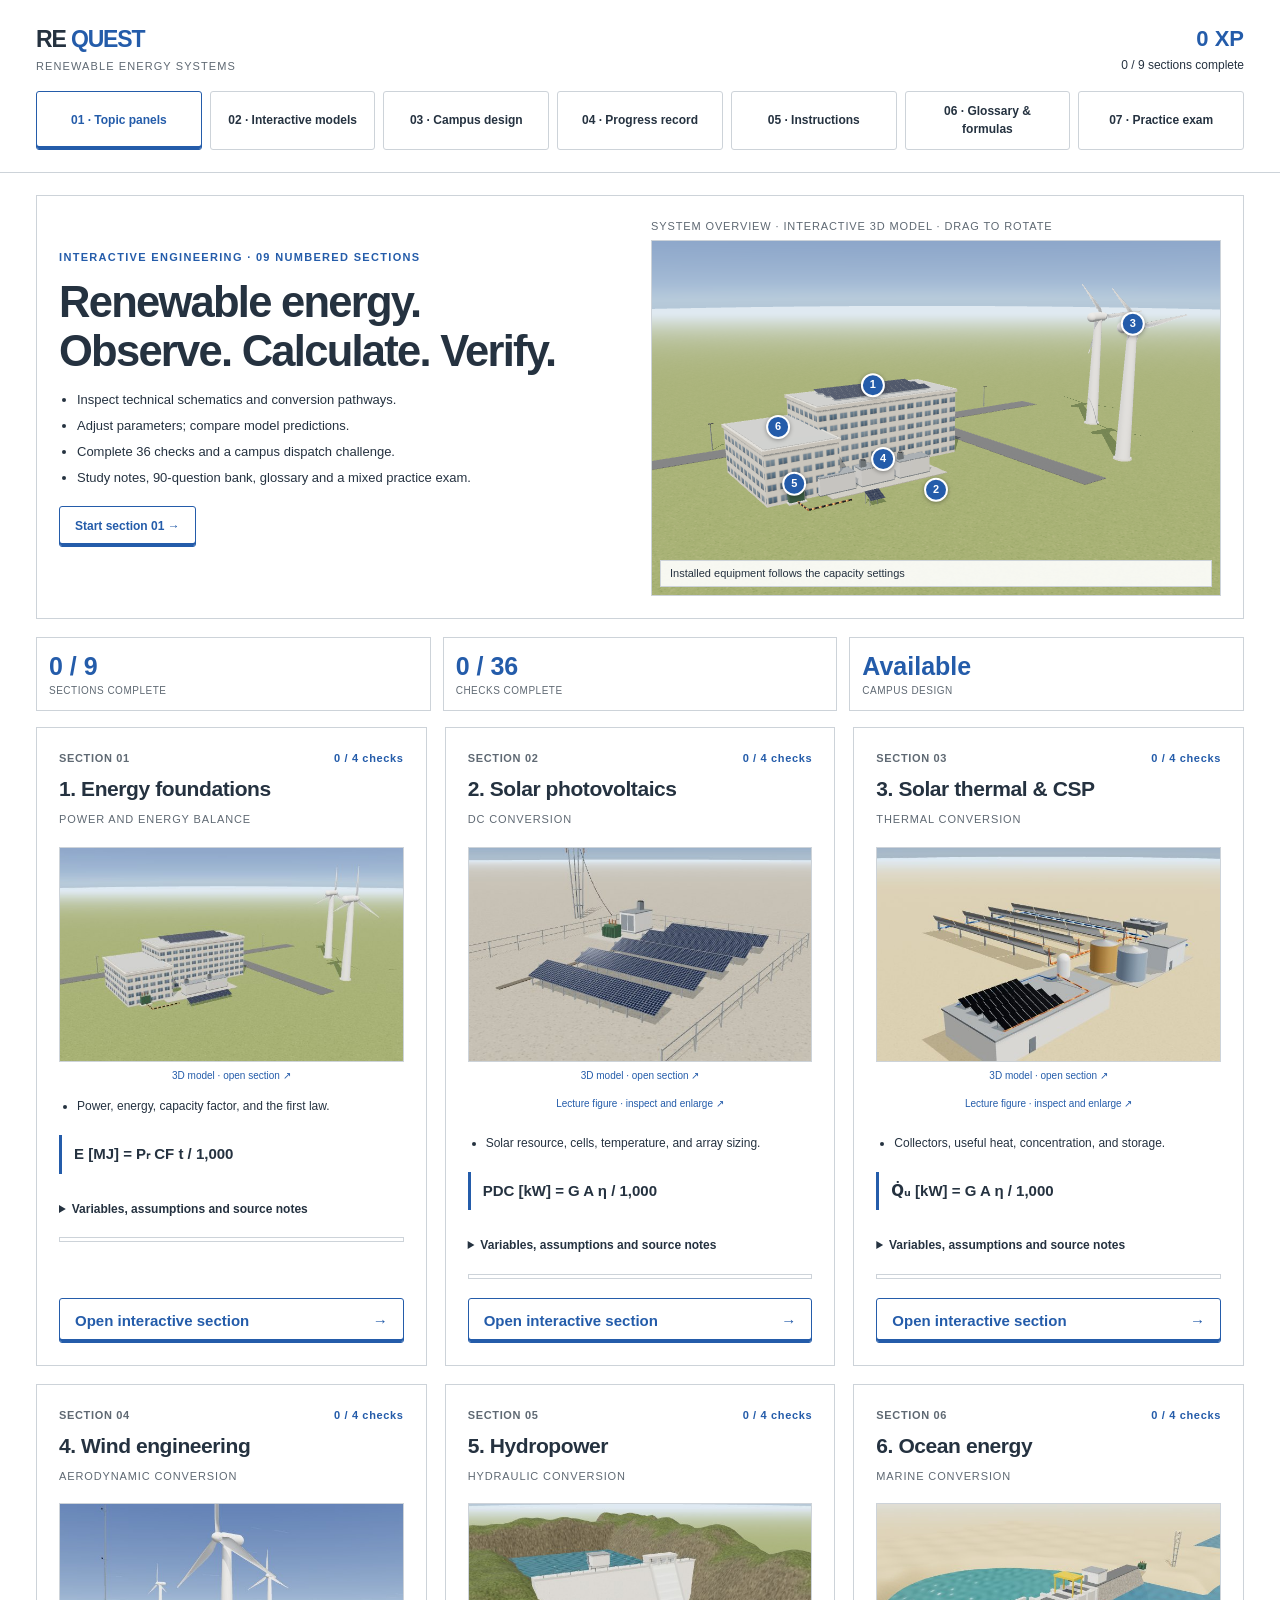
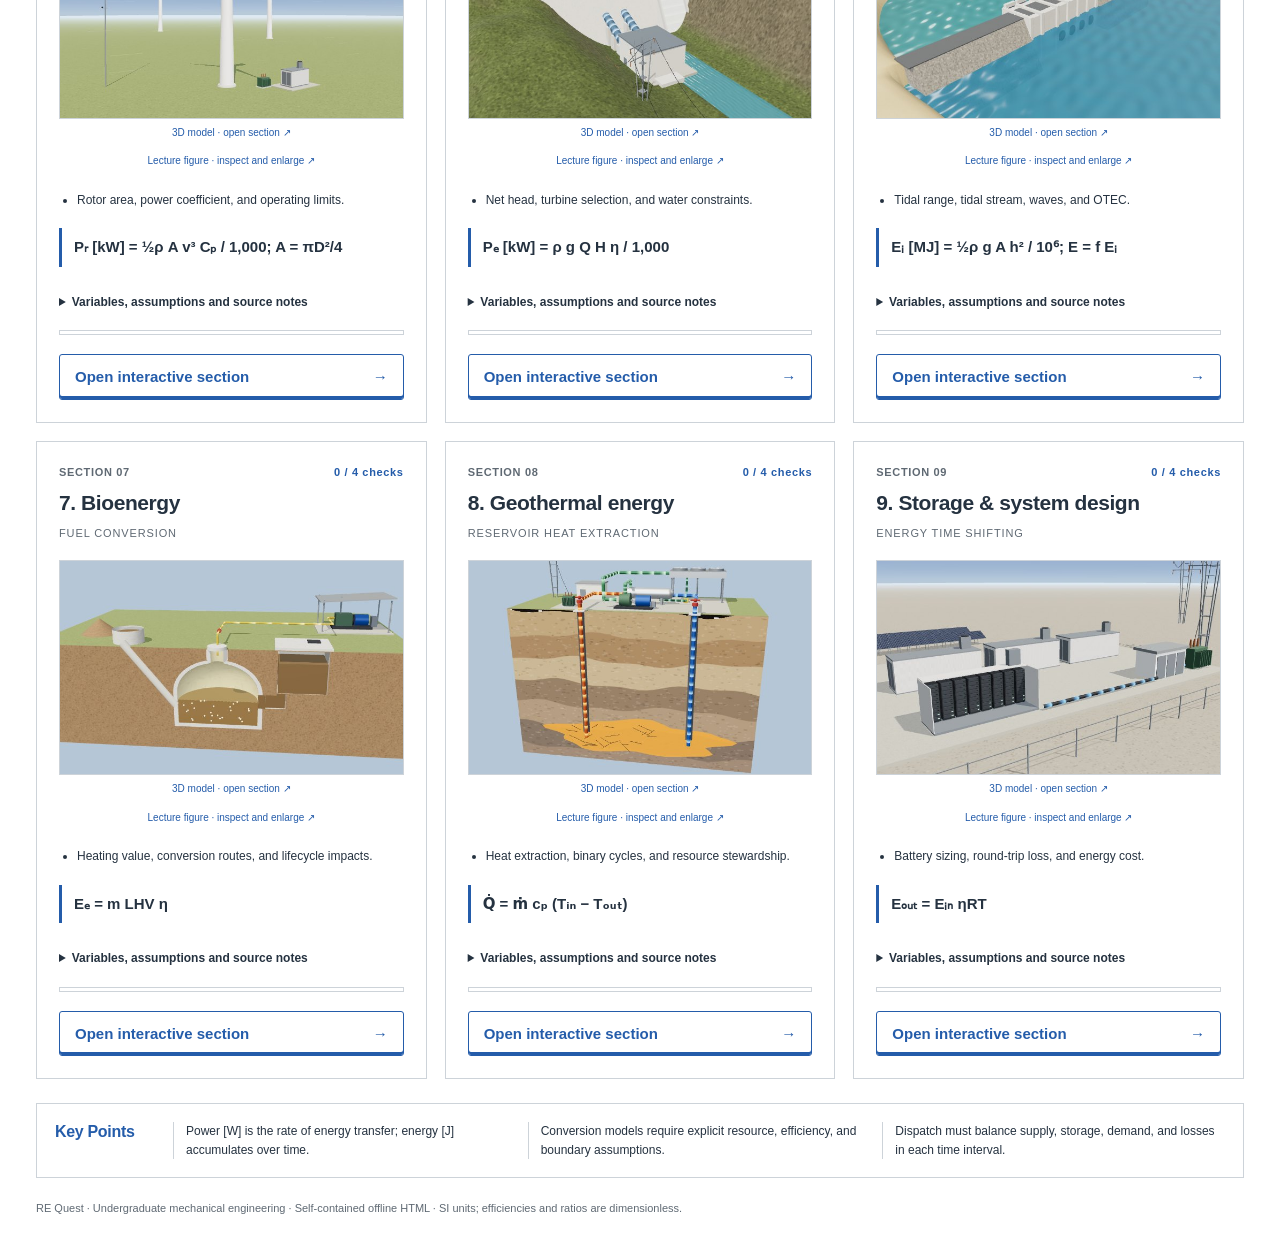
==== commit 92922f6e: "Add interactive 3D plant models and improved response charts - Real-time WebGL models for all nine s" ====
--- a/index.html
+++ b/index.html
@@ -227,4 +227,4295 @@
  if(view==='map'){const p=$('.intro .bullets');if(p&&!$('#enrichNote'))p.insertAdjacentHTML('beforeend','<li id="enrichNote">Study notes, 90-question bank, glossary and a mixed practice exam.</li>')}};
 render();
 </script>
+<style>
+.re3d-view{position:relative;width:100%;aspect-ratio:16/9;border:1px solid var(--line);background:#dfe9f1;overflow:hidden}
+.re3d-view.hero{aspect-ratio:16/10}
+.re3d-canvas{display:block;width:100%;height:100%;cursor:grab;outline-offset:-3px}
+.re3d-canvas:active{cursor:grabbing}
+.re3d-labels{position:absolute;inset:0;pointer-events:none;overflow:hidden}
+.re3d-dot{position:absolute;left:0;top:0;width:24px;height:24px;padding:0;border-radius:50%;border:2px solid #fff;background:var(--blue);color:#fff;font-size:11px;font-weight:700;line-height:1;pointer-events:auto;box-shadow:0 1px 4px rgba(0,0,0,.35)}
+.re3d-dot:hover{color:#fff;border-color:#fff;background:#173f7a}
+.re3d-dot.active{background:var(--orange);width:28px;height:28px}
+.re3d-status{position:absolute;left:8px;right:8px;bottom:8px;padding:5px 9px;font-size:11px;line-height:1.4;color:var(--ink);background:rgba(255,255,255,.9);border:1px solid var(--line);pointer-events:none}
+.re3d-status:empty{display:none}
+.re3d-tools{display:flex;flex-wrap:wrap;gap:6px;margin:10px 0 0}
+.re3d-tools button{font-size:11px;padding:6px 10px}
+.re3d-tools button[aria-pressed="true"]{border-color:var(--blue);color:var(--blue);box-shadow:inset 0 -3px var(--blue)}
+.re3d-thumb{display:block;width:100%;padding:0;border:0;background:#fff;box-shadow:none;margin:4px 0 0}
+.re3d-thumb img{display:block;width:100%;aspect-ratio:16/10;object-fit:cover;border:1px solid var(--line)}
+.re3d-thumb small{display:block;font-size:10px;font-weight:400;color:var(--blue);text-align:center;margin-top:6px}
+.re3d-thumb:hover img{border-color:var(--blue)}
+.lecture-preview.compact{padding:0}
+.lecture-preview.compact svg{display:none}
+.lecture-preview.compact small{margin-top:0}
+@media(max-width:720px){.re3d-view,.re3d-view.hero{aspect-ratio:4/3}}
+@media print{.re3d-tools,.re3d-dot,.re3d-status{display:none!important}}
+</style>
+<script>
+/* three.js r187, MIT License, Copyright 2010-2026 three.js authors; bundled with RE Quest 3D scene code. */
+(()=>{var E0=Object.defineProperty;var T0=(s,t)=>{for(var e in t)E0(s,e,{get:t[e],enumerable:!0})};var ct={};T0(ct,{ACESFilmicToneMapping:()=>Ta,AddEquation:()=>cs,AddOperation:()=>hf,AdditiveAnimationBlendMode:()=>Su,AdditiveBlending:()=>su,AgXToneMapping:()=>fu,AlphaFormat:()=>vu,AlwaysCompare:()=>Tu,AlwaysDepth:()=>lo,AlwaysStencilFunc:()=>_f,AmbientLight:()=>Qo,AnimationAction:()=>cl,AnimationClip:()=>rs,AnimationLoader:()=>_h,AnimationMixer:()=>Ph,AnimationObjectGroup:()=>Ch,AnimationUtils:()=>gh,ArcCurve:()=>Ro,ArrayCamera:()=>rl,ArrowHelper:()=>jh,AttachedBindMode:()=>Kc,Audio:()=>ol,AudioAnalyser:()=>Rh,AudioContext:()=>Sa,AudioListener:()=>wh,AudioLoader:()=>Eh,AxesHelper:()=>Qh,BackSide:()=>Xe,BasicDepthPacking:()=>mf,BasicShadowMap:()=>bm,BatchedMesh:()=>So,BezierInterpolant:()=>Ko,Bone:()=>Qr,BooleanKeyframeTrack:()=>pi,Box2:()=>hl,Box3:()=>qe,Box3Helper:()=>Kh,BoxGeometry:()=>zn,BoxHelper:()=>Jh,BufferAttribute:()=>Ee,BufferGeometry:()=>Kt,BufferGeometryLoader:()=>sl,ByteType:()=>gu,Cache:()=>jn,Camera:()=>er,CameraHelper:()=>Zh,CanvasTexture:()=>na,CapsuleGeometry:()=>Gs,CatmullRomCurve3:()=>Ws,CineonToneMapping:()=>uu,CircleGeometry:()=>Vs,ClampToEdgeWrapping:()=>gn,Clock:()=>Oh,Color:()=>wt,ColorKeyframeTrack:()=>_a,ColorManagement:()=>re,Compatibility:()=>ug,CompressedArrayTexture:()=>dh,CompressedCubeTexture:()=>fh,CompressedTexture:()=>ks,CompressedTextureLoader:()=>xh,ConeGeometry:()=>ra,ConstantAlphaFactor:()=>of,ConstantColorFactor:()=>rf,Controls:()=>ba,CubeCamera:()=>rr,CubeDepthTexture:()=>ia,CubeReflectionMapping:()=>gi,CubeRefractionMapping:()=>hs,CubeTexture:()=>ts,CubeTextureLoader:()=>yh,CubicBezierCurve:()=>aa,CubicBezierCurve3:()=>Co,CubicInterpolant:()=>Zo,CullFaceBack:()=>iu,CullFaceFront:()=>Vd,CullFaceFrontBack:()=>Sm,CullFaceNone:()=>Gd,Curve:()=>An,CurvePath:()=>qs,CustomBlending:()=>Wd,CustomToneMapping:()=>du,CylinderGeometry:()=>es,Cylindrical:()=>Bh,Data3DTexture:()=>Ns,DataArrayTexture:()=>Ds,DataTexture:()=>_n,DataTextureLoader:()=>vh,DataUtils:()=>eh,DecrementStencilOp:()=>Vm,DecrementWrapStencilOp:()=>Wm,DefaultLoadingManager:()=>Cf,DepthFormat:()=>ci,DepthStencilFormat:()=>_i,DepthTexture:()=>di,DetachedBindMode:()=>uf,DirectionalLight:()=>sr,DirectionalLightHelper:()=>Yh,DiscreteInterpolant:()=>Jo,DodecahedronGeometry:()=>wo,DoubleSide:()=>ni,DstAlphaFactor:()=>Qd,DstColorFactor:()=>ef,DynamicCopyUsage:()=>rg,DynamicDrawUsage:()=>Qm,DynamicReadUsage:()=>ng,EdgesGeometry:()=>Ao,EllipseCurve:()=>Hs,EqualCompare:()=>vf,EqualDepth:()=>ho,EqualStencilFunc:()=>Zm,EquirectangularReflectionMapping:()=>wa,EquirectangularRefractionMapping:()=>Aa,Euler:()=>Bn,EventDispatcher:()=>wn,ExternalTexture:()=>sa,ExtrudeGeometry:()=>Do,FileLoader:()=>Gn,Float16BufferAttribute:()=>oh,Float32BufferAttribute:()=>Ct,FloatType:()=>un,Fog:()=>Os,FogExp2:()=>_o,FramebufferTexture:()=>uh,FrontSide:()=>Fi,Frustum:()=>ui,FrustumArray:()=>ta,GLBufferAttribute:()=>Uh,GLSL1:()=>og,GLSL3:()=>wu,GreaterCompare:()=>Mf,GreaterDepth:()=>fo,GreaterEqualCompare:()=>Eu,GreaterEqualDepth:()=>uo,GreaterEqualStencilFunc:()=>jm,GreaterStencilFunc:()=>Km,GridHelper:()=>Xh,Group:()=>hn,HTMLTexture:()=>ph,HalfFloatType:()=>Hn,HemisphereLight:()=>Qs,HemisphereLightHelper:()=>Wh,IcosahedronGeometry:()=>No,ImageBitmapLoader:()=>bh,ImageLoader:()=>as,ImageUtils:()=>go,IncrementStencilOp:()=>Gm,IncrementWrapStencilOp:()=>Hm,InstancedBufferAttribute:()=>Ii,InstancedBufferGeometry:()=>il,InstancedInterleavedBuffer:()=>Nh,InstancedMesh:()=>zs,Int16BufferAttribute:()=>rh,Int32BufferAttribute:()=>ah,Int8BufferAttribute:()=>nh,IntType:()=>dl,InterleavedBuffer:()=>Bs,InterleavedBufferAttribute:()=>Qi,Interpolant:()=>Di,InterpolateBezier:()=>$c,InterpolateDiscrete:()=>Hr,InterpolateLinear:()=>mo,InterpolateSmooth:()=>no,InterpolationSamplingMode:()=>hg,InterpolationSamplingType:()=>cg,InvertStencilOp:()=>Xm,KeepStencilOp:()=>io,KeyframeTrack:()=>yn,LOD:()=>yo,LatheGeometry:()=>Uo,Layers:()=>Us,LessCompare:()=>yf,LessDepth:()=>co,LessEqualCompare:()=>bu,LessEqualDepth:()=>Is,LessEqualStencilFunc:()=>Jm,LessStencilFunc:()=>Ym,Light:()=>ei,LightProbe:()=>el,LightShadow:()=>tr,Line:()=>ti,Line3:()=>kh,LineBasicMaterial:()=>Qe,LineCurve:()=>oa,LineCurve3:()=>Xs,LineDashedMaterial:()=>Yo,LineLoop:()=>bo,LineSegments:()=>Dn,LinearFilter:()=>Ce,LinearInterpolant:()=>ga,LinearMipMapLinearFilter:()=>Rm,LinearMipMapNearestFilter:()=>Am,LinearMipmapLinearFilter:()=>Vn,LinearMipmapNearestFilter:()=>Ra,LinearSRGBColorSpace:()=>Xr,LinearToneMapping:()=>cu,LinearTransfer:()=>qr,Loader:()=>nn,LoaderUtils:()=>Ma,LoadingManager:()=>ya,LoopOnce:()=>df,LoopPingPong:()=>pf,LoopRepeat:()=>ff,MOUSE:()=>Ni,Material:()=>We,MaterialBlending:()=>Em,MaterialLoader:()=>nl,MathUtils:()=>Ru,Matrix2:()=>zh,Matrix3:()=>Jt,Matrix4:()=>qt,MaxEquation:()=>Zd,Mesh:()=>ge,MeshBasicMaterial:()=>hi,MeshDepthMaterial:()=>pa,MeshDistanceMaterial:()=>ma,MeshLambertMaterial:()=>Ks,MeshMatcapMaterial:()=>qo,MeshNormalMaterial:()=>Xo,MeshPhongMaterial:()=>Ho,MeshPhysicalMaterial:()=>ss,MeshStandardMaterial:()=>kn,MeshToonMaterial:()=>Wo,MinEquation:()=>Yd,MirroredRepeatWrapping:()=>Vr,MixOperation:()=>cf,MultiplyBlending:()=>au,MultiplyOperation:()=>Ea,NearestFilter:()=>Ue,NearestMipMapLinearFilter:()=>wm,NearestMipMapNearestFilter:()=>Tm,NearestMipmapLinearFilter:()=>cr,NearestMipmapNearestFilter:()=>mu,NeutralToneMapping:()=>pu,NeverCompare:()=>xf,NeverDepth:()=>oo,NeverStencilFunc:()=>qm,NoBlending:()=>ls,NoColorSpace:()=>Wn,NoNormalPacking:()=>Fm,NoToneMapping:()=>ii,NormalAnimationBlendMode:()=>Zl,NormalBlending:()=>lr,NormalGAPacking:()=>Bm,NormalRGPacking:()=>Om,NotEqualCompare:()=>Sf,NotEqualDepth:()=>po,NotEqualStencilFunc:()=>$m,NumberKeyframeTrack:()=>$s,Object3D:()=>de,ObjectLoader:()=>Sh,ObjectSpaceNormalMap:()=>gf,OctahedronGeometry:()=>da,OneFactor:()=>Kd,OneMinusConstantAlphaFactor:()=>lf,OneMinusConstantColorFactor:()=>af,OneMinusDstAlphaFactor:()=>tf,OneMinusDstColorFactor:()=>nf,OneMinusSrcAlphaFactor:()=>lu,OneMinusSrcColorFactor:()=>jd,OrthographicCamera:()=>ir,PCFShadowMap:()=>os,PCFSoftShadowMap:()=>Hd,PMREMGenerator:()=>dr,Path:()=>ns,PerspectiveCamera:()=>Be,Plane:()=>En,PlaneGeometry:()=>Zs,PlaneHelper:()=>$h,PointLight:()=>nr,PointLightHelper:()=>Hh,Points:()=>Eo,PointsMaterial:()=>ea,PolarGridHelper:()=>qh,PolyhedronGeometry:()=>Li,PositionalAudio:()=>Ah,PropertyBinding:()=>Me,PropertyMixer:()=>ll,QuadraticBezierCurve:()=>la,QuadraticBezierCurve3:()=>ca,Quaternion:()=>ze,QuaternionKeyframeTrack:()=>js,QuaternionLinearInterpolant:()=>$o,R11_EAC_Format:()=>Tl,RED_GREEN_RGTC2_Format:()=>Ua,RED_RGTC1_Format:()=>Xl,REVISION:()=>kd,RG11_EAC_Format:()=>Na,RGBADepthPacking:()=>Dm,RGBAFormat:()=>xn,RGBAIntegerFormat:()=>_l,RGBA_ASTC_10x10_Format:()=>zl,RGBA_ASTC_10x5_Format:()=>Fl,RGBA_ASTC_10x6_Format:()=>Ol,RGBA_ASTC_10x8_Format:()=>Bl,RGBA_ASTC_12x10_Format:()=>kl,RGBA_ASTC_12x12_Format:()=>Gl,RGBA_ASTC_4x4_Format:()=>Rl,RGBA_ASTC_5x4_Format:()=>Cl,RGBA_ASTC_5x5_Format:()=>Pl,RGBA_ASTC_6x5_Format:()=>Il,RGBA_ASTC_6x6_Format:()=>Ll,RGBA_ASTC_8x5_Format:()=>Dl,RGBA_ASTC_8x6_Format:()=>Nl,RGBA_ASTC_8x8_Format:()=>Ul,RGBA_BPTC_Format:()=>Vl,RGBA_ETC2_EAC_Format:()=>El,RGBA_PVRTC_2BPPV1_Format:()=>Ml,RGBA_PVRTC_4BPPV1_Format:()=>vl,RGBA_S3TC_DXT1_Format:()=>Ia,RGBA_S3TC_DXT3_Format:()=>La,RGBA_S3TC_DXT5_Format:()=>Da,RGBDepthPacking:()=>Nm,RGBFormat:()=>Mu,RGBIntegerFormat:()=>Cm,RGB_BPTC_SIGNED_Format:()=>Hl,RGB_BPTC_UNSIGNED_Format:()=>Wl,RGB_ETC1_Format:()=>Sl,RGB_ETC2_Format:()=>bl,RGB_PVRTC_2BPPV1_Format:()=>yl,RGB_PVRTC_4BPPV1_Format:()=>xl,RGB_S3TC_DXT1_Format:()=>Pa,RGDepthPacking:()=>Um,RGFormat:()=>Oi,RGIntegerFormat:()=>gl,RawShaderMaterial:()=>fa,Ray:()=>Qn,Raycaster:()=>Fh,RectAreaLight:()=>tl,RedFormat:()=>ml,RedIntegerFormat:()=>Ca,ReinhardToneMapping:()=>hu,RenderObjectRefreshType:()=>dg,RenderTarget:()=>Jr,RenderTarget3D:()=>Ih,RepeatWrapping:()=>Ki,ReplaceStencilOp:()=>km,ReverseSubtractEquation:()=>qd,RingGeometry:()=>Fo,SIGNED_R11_EAC_Format:()=>wl,SIGNED_RED_GREEN_RGTC2_Format:()=>Yl,SIGNED_RED_RGTC1_Format:()=>ql,SIGNED_RG11_EAC_Format:()=>Al,SRGBColorSpace:()=>en,SRGBTransfer:()=>xe,Scene:()=>Pi,ShaderChunk:()=>ee,ShaderLib:()=>si,ShaderMaterial:()=>Rn,ShadowMaterial:()=>Vo,Shape:()=>is,ShapeGeometry:()=>Oo,ShapePath:()=>tu,ShapeUtils:()=>On,ShortType:()=>_u,Skeleton:()=>Mo,SkeletonHelper:()=>Vh,SkinnedMesh:()=>vo,Source:()=>jc,Sphere:()=>He,SphereGeometry:()=>fi,Spherical:()=>ar,SphericalHarmonics3:()=>va,SplineCurve:()=>ha,SpotLight:()=>jo,SpotLightHelper:()=>Gh,Sprite:()=>xo,SpriteMaterial:()=>jr,SrcAlphaFactor:()=>ou,SrcAlphaSaturateFactor:()=>sf,SrcColorFactor:()=>$d,StaticCopyUsage:()=>sg,StaticDrawUsage:()=>Jl,StaticReadUsage:()=>eg,StereoCamera:()=>Th,StreamCopyUsage:()=>ag,StreamDrawUsage:()=>tg,StreamReadUsage:()=>ig,StringKeyframeTrack:()=>mi,SubtractEquation:()=>Xd,SubtractiveBlending:()=>ru,TOUCH:()=>Ui,TangentSpaceNormalMap:()=>xi,TetrahedronGeometry:()=>Bo,Texture:()=>Fe,TextureLoader:()=>Mh,TextureSource:()=>Ln,TextureUtils:()=>eu,Timer:()=>al,TimestampQuery:()=>lg,TorusGeometry:()=>zo,TorusKnotGeometry:()=>ko,Triangle:()=>$n,TriangleFanDrawMode:()=>Lm,TriangleStripDrawMode:()=>Im,TrianglesDrawMode:()=>Pm,TubeGeometry:()=>Js,UVMapping:()=>ul,Uint16BufferAttribute:()=>Kr,Uint32BufferAttribute:()=>$r,Uint8BufferAttribute:()=>ih,Uint8ClampedBufferAttribute:()=>sh,Uniform:()=>Lh,UniformsGroup:()=>Dh,UniformsLib:()=>Et,UniformsUtils:()=>Rf,UnsignedByteType:()=>vn,UnsignedInt101111Type:()=>yu,UnsignedInt248Type:()=>us,UnsignedInt5999Type:()=>xu,UnsignedIntType:()=>Nn,UnsignedShort4444Type:()=>fl,UnsignedShort5551Type:()=>pl,UnsignedShortType:()=>hr,VSMShadowMap:()=>or,Vector2:()=>$,Vector3:()=>I,Vector4:()=>Se,VectorKeyframeTrack:()=>xa,VideoFrameTexture:()=>hh,VideoTexture:()=>To,WebGL3DRenderTarget:()=>th,WebGLArrayRenderTarget:()=>Qc,WebGLCoordinateSystem:()=>Tn,WebGLCubeRenderTarget:()=>Oa,WebGLRenderTarget:()=>dn,WebGLRenderer:()=>jl,WebGLUtils:()=>a0,WebGPUCoordinateSystem:()=>$i,WebXRController:()=>Fs,WireframeGeometry:()=>Go,WrapAroundEnding:()=>Wr,ZeroCurvatureEnding:()=>Zi,ZeroFactor:()=>Jd,ZeroSlopeEnding:()=>Ji,ZeroStencilOp:()=>zm,createCanvasElement:()=>bf,error:()=>zt,getConsoleFunction:()=>mg,log:()=>Zr,setConsoleFunction:()=>pg,warn:()=>Mt,warnOnce:()=>li});var kd="187",Ni={LEFT:0,MIDDLE:1,RIGHT:2,ROTATE:0,DOLLY:1,PAN:2},Ui={ROTATE:0,PAN:1,DOLLY_PAN:2,DOLLY_ROTATE:3},Gd=0,iu=1,Vd=2,Sm=3,bm=0,os=1,Hd=2,or=3,Fi=0,Xe=1,ni=2,ls=0,lr=1,su=2,ru=3,au=4,Wd=5,Em=6,cs=100,Xd=101,qd=102,Yd=103,Zd=104,Jd=200,Kd=201,$d=202,jd=203,ou=204,lu=205,Qd=206,tf=207,ef=208,nf=209,sf=210,rf=211,af=212,of=213,lf=214,oo=0,lo=1,co=2,Is=3,ho=4,uo=5,fo=6,po=7,Ea=0,cf=1,hf=2,ii=0,cu=1,hu=2,uu=3,Ta=4,du=5,fu=6,pu=7,Kc="attached",uf="detached",ul=300,gi=301,hs=302,wa=303,Aa=304,Ki=1e3,gn=1001,Vr=1002,Ue=1003,mu=1004,Tm=1004,cr=1005,wm=1005,Ce=1006,Ra=1007,Am=1007,Vn=1008,Rm=1008,vn=1009,gu=1010,_u=1011,hr=1012,dl=1013,Nn=1014,un=1015,Hn=1016,fl=1017,pl=1018,us=1020,xu=35902,yu=35899,vu=1021,Mu=1022,xn=1023,ci=1026,_i=1027,ml=1028,Ca=1029,Oi=1030,gl=1031,Cm=1032,_l=1033,Pa=33776,Ia=33777,La=33778,Da=33779,xl=35840,yl=35841,vl=35842,Ml=35843,Sl=36196,bl=37492,El=37496,Tl=37488,wl=37489,Na=37490,Al=37491,Rl=37808,Cl=37809,Pl=37810,Il=37811,Ll=37812,Dl=37813,Nl=37814,Ul=37815,Fl=37816,Ol=37817,Bl=37818,zl=37819,kl=37820,Gl=37821,Vl=36492,Hl=36494,Wl=36495,Xl=36283,ql=36284,Ua=36285,Yl=36286,df=2200,ff=2201,pf=2202,Hr=2300,mo=2301,no=2302,$c=2303,Zi=2400,Ji=2401,Wr=2402,Zl=2500,Su=2501,Pm=0,Im=1,Lm=2,mf=3200,Dm=3201,Nm=3202,Um=3203,xi=0,gf=1,Wn="",en="srgb",Xr="srgb-linear",qr="linear",xe="srgb",Fm="",Om="rg",Bm="ga",zm=0,io=7680,km=7681,Gm=7682,Vm=7683,Hm=34055,Wm=34056,Xm=5386,qm=512,Ym=513,Zm=514,Jm=515,Km=516,$m=517,jm=518,_f=519,xf=512,yf=513,vf=514,bu=515,Mf=516,Sf=517,Eu=518,Tu=519,Jl=35044,Qm=35048,tg=35040,eg=35045,ng=35049,ig=35041,sg=35046,rg=35050,ag=35042,og="100",wu="300 es",Tn=2e3,$i=2001,lg={COMPUTE:"compute",RENDER:"render"},cg={PERSPECTIVE:"perspective",LINEAR:"linear",FLAT:"flat"},hg={NORMAL:"normal",CENTROID:"centroid",SAMPLE:"sample",FIRST:"first",EITHER:"either"},ug={TEXTURE_COMPARE:"depthTextureCompare"},dg={NONE:0,SHARED:1,FULL:2};function w0(s){for(let t=s.length-1;t>=0;--t)if(s[t]>=65535)return!0;return!1}var A0={Int8Array,Uint8Array,Uint8ClampedArray,Int16Array,Uint16Array,Int32Array,Uint32Array,Float32Array,Float64Array};function zr(s,t){return new A0[s](t)}function fg(s){return ArrayBuffer.isView(s)&&!(s instanceof DataView)}function Yr(s){return document.createElementNS("http://www.w3.org/1999/xhtml",s)}function bf(){let s=Yr("canvas");return s.style.display="block",s}var lp={},ji=null;function pg(s){ji=s}function mg(){return ji}function Zr(...s){let t="THREE."+s.shift();ji?ji("log",t,...s):console.log(t,...s)}function gg(s){let t=s[0];if(typeof t=="string"&&t.startsWith("TSL:")){let e=s[1];e&&e.isStackTrace?s[0]+=" "+e.getLocation():s[1]='Stack trace not available. Enable "THREE.Node.captureStackTrace" to capture stack traces.'}return s}function Mt(...s){s=gg(s);let t="THREE."+s.shift();if(ji)ji("warn",t,...s);else{let e=s[0];e&&e.isStackTrace?console.warn(e.getError(t)):console.warn(t,...s)}}function zt(...s){s=gg(s);let t="THREE."+s.shift();if(ji)ji("error",t,...s);else{let e=s[0];e&&e.isStackTrace?console.error(e.getError(t)):console.error(t,...s)}}function li(...s){let t=s.join(" ");t in lp||(lp[t]=!0,Mt(...s))}function _g(s,t,e){return new Promise(function(n,i){function r(){switch(s.clientWaitSync(t,s.SYNC_FLUSH_COMMANDS_BIT,0)){case s.WAIT_FAILED:i();break;case s.TIMEOUT_EXPIRED:setTimeout(r,e);break;default:n()}}setTimeout(r,e)})}var xg={[oo]:oo,[co]:fo,[ho]:ho,[Is]:uo,[lo]:lo,[fo]:co,[po]:po,[uo]:Is},wn=class{addEventListener(t,e){this._listeners===void 0&&(this._listeners={});let n=this._listeners;n[t]===void 0&&(n[t]=[]),n[t].indexOf(e)===-1&&n[t].push(e)}hasEventListener(t,e){let n=this._listeners;return n===void 0?!1:n[t]!==void 0&&n[t].indexOf(e)!==-1}removeEventListener(t,e){let n=this._listeners;if(n===void 0)return;let i=n[t];if(i!==void 0){let r=i.indexOf(e);r!==-1&&i.splice(r,1)}}dispatchEvent(t){let e=this._listeners;if(e===void 0)return;let n=e[t.type];if(n!==void 0){t.target=this;let i=n.slice(0);for(let r=0,a=i.length;r<a;r++)i[r].call(this,t);t.target=null}}},an=["00","01","02","03","04","05","06","07","08","09","0a","0b","0c","0d","0e","0f","10","11","12","13","14","15","16","17","18","19","1a","1b","1c","1d","1e","1f","20","21","22","23","24","25","26","27","28","29","2a","2b","2c","2d","2e","2f","30","31","32","33","34","35","36","37","38","39","3a","3b","3c","3d","3e","3f","40","41","42","43","44","45","46","47","48","49","4a","4b","4c","4d","4e","4f","50","51","52","53","54","55","56","57","58","59","5a","5b","5c","5d","5e","5f","60","61","62","63","64","65","66","67","68","69","6a","6b","6c","6d","6e","6f","70","71","72","73","74","75","76","77","78","79","7a","7b","7c","7d","7e","7f","80","81","82","83","84","85","86","87","88","89","8a","8b","8c","8d","8e","8f","90","91","92","93","94","95","96","97","98","99","9a","9b","9c","9d","9e","9f","a0","a1","a2","a3","a4","a5","a6","a7","a8","a9","aa","ab","ac","ad","ae","af","b0","b1","b2","b3","b4","b5","b6","b7","b8","b9","ba","bb","bc","bd","be","bf","c0","c1","c2","c3","c4","c5","c6","c7","c8","c9","ca","cb","cc","cd","ce","cf","d0","d1","d2","d3","d4","d5","d6","d7","d8","d9","da","db","dc","dd","de","df","e0","e1","e2","e3","e4","e5","e6","e7","e8","e9","ea","eb","ec","ed","ee","ef","f0","f1","f2","f3","f4","f5","f6","f7","f8","f9","fa","fb","fc","fd","fe","ff"],cp=1234567,Ps=Math.PI/180,Ls=180/Math.PI;function Xn(){let s=Math.random()*4294967295|0,t=Math.random()*4294967295|0,e=Math.random()*4294967295|0,n=Math.random()*4294967295|0;return(an[s&255]+an[s>>8&255]+an[s>>16&255]+an[s>>24&255]+"-"+an[t&255]+an[t>>8&255]+"-"+an[t>>16&15|64]+an[t>>24&255]+"-"+an[e&63|128]+an[e>>8&255]+"-"+an[e>>16&255]+an[e>>24&255]+an[n&255]+an[n>>8&255]+an[n>>16&255]+an[n>>24&255]).toLowerCase()}function Xt(s,t,e){return Math.max(t,Math.min(e,s))}function Ef(s,t){return(s%t+t)%t}function R0(s,t,e,n,i){return n+(s-t)*(i-n)/(e-t)}function C0(s,t,e){return s!==t?(e-s)/(t-s):0}function so(s,t,e){return(1-e)*s+e*t}function P0(s,t,e,n){return so(s,t,1-Math.exp(-e*n))}function I0(s,t=1){return t-Math.abs(Ef(s,t*2)-t)}function L0(s,t,e){return s<=t?0:s>=e?1:(s=(s-t)/(e-t),s*s*(3-2*s))}function D0(s,t,e){return s<=t?0:s>=e?1:(s=(s-t)/(e-t),s*s*s*(s*(s*6-15)+10))}function N0(s,t){return s+Math.floor(Math.random()*(t-s+1))}function U0(s,t){return s+Math.random()*(t-s)}function F0(s){return s*(.5-Math.random())}function O0(s){s!==void 0&&(cp=s);let t=cp+=1831565813;return t=Math.imul(t^t>>>15,t|1),t^=t+Math.imul(t^t>>>7,t|61),((t^t>>>14)>>>0)/4294967296}function B0(s){return s*Ps}function z0(s){return s*Ls}function k0(s){return s>0&&Number.isInteger(s)&&2**Math.round(Math.log2(s))===s}function G0(s){return Math.pow(2,Math.ceil(Math.log(s)/Math.LN2))}function Tf(s){return Math.pow(2,Math.floor(Math.log(s)/Math.LN2))}function V0(s,t,e,n,i){let r=Math.cos,a=Math.sin,o=r(e/2),l=a(e/2),c=r((t+n)/2),h=a((t+n)/2),u=r((t-n)/2),d=a((t-n)/2),f=r((n-t)/2),p=a((n-t)/2);switch(i){case"XYX":s.set(o*h,l*u,l*d,o*c);break;case"YZY":s.set(l*d,o*h,l*u,o*c);break;case"ZXZ":s.set(l*u,l*d,o*h,o*c);break;case"XZX":s.set(o*h,l*p,l*f,o*c);break;case"YXY":s.set(l*f,o*h,l*p,o*c);break;case"ZYZ":s.set(l*p,l*f,o*h,o*c);break;default:Mt("MathUtils: .setQuaternionFromProperEuler() encountered an unknown order: "+i)}}function Au(s){switch(s.constructor){case Uint32Array:return 4294967295;case Uint16Array:return 65535;case Uint8Array:case Uint8ClampedArray:return 255;case Int32Array:return 2147483647;case Int16Array:return 32767;case Int8Array:return 127;default:return}}function Cs(s,t){if(t.constructor===Float32Array)return s;let e=Au(t);if(e===void 0)throw new Error("THREE.MathUtils: Invalid component type.");return Math.max(s/e,-1)}function cn(s,t){if(t.constructor===Float32Array)return s;let e=Au(t);if(e===void 0)throw new Error("THREE.MathUtils: Invalid component type.");return Math.round(s*e)}var Ru={DEG2RAD:Ps,RAD2DEG:Ls,generateUUID:Xn,clamp:Xt,euclideanModulo:Ef,mapLinear:R0,inverseLerp:C0,lerp:so,damp:P0,pingpong:I0,smoothstep:L0,smootherstep:D0,randInt:N0,randFloat:U0,randFloatSpread:F0,seededRandom:O0,degToRad:B0,radToDeg:z0,isPowerOfTwo:k0,ceilPowerOfTwo:G0,floorPowerOfTwo:Tf,setQuaternionFromProperEuler:V0,normalize:cn,denormalize:Cs},Lf=class Lf{constructor(t=0,e=0){this.x=t,this.y=e}get width(){return this.x}set width(t){this.x=t}get height(){return this.y}set height(t){this.y=t}set(t,e){return this.x=t,this.y=e,this}setScalar(t){return this.x=t,this.y=t,this}setX(t){return this.x=t,this}setY(t){return this.y=t,this}setComponent(t,e){switch(t){case 0:this.x=e;break;case 1:this.y=e;break;default:throw new Error("THREE.Vector2: index is out of range: "+t)}return this}getComponent(t){switch(t){case 0:return this.x;case 1:return this.y;default:throw new Error("THREE.Vector2: index is out of range: "+t)}}clone(){return new this.constructor(this.x,this.y)}copy(t){return this.x=t.x,this.y=t.y,this}add(t){return this.x+=t.x,this.y+=t.y,this}addScalar(t){return this.x+=t,this.y+=t,this}addVectors(t,e){return this.x=t.x+e.x,this.y=t.y+e.y,this}addScaledVector(t,e){return this.x+=t.x*e,this.y+=t.y*e,this}sub(t){return this.x-=t.x,this.y-=t.y,this}subScalar(t){return this.x-=t,this.y-=t,this}subVectors(t,e){return this.x=t.x-e.x,this.y=t.y-e.y,this}multiply(t){return this.x*=t.x,this.y*=t.y,this}multiplyScalar(t){return this.x*=t,this.y*=t,this}divide(t){return this.x/=t.x,this.y/=t.y,this}divideScalar(t){return this.multiplyScalar(1/t)}applyMatrix3(t){let e=this.x,n=this.y,i=t.elements;return this.x=i[0]*e+i[3]*n+i[6],this.y=i[1]*e+i[4]*n+i[7],this}min(t){return this.x=Math.min(this.x,t.x),this.y=Math.min(this.y,t.y),this}max(t){return this.x=Math.max(this.x,t.x),this.y=Math.max(this.y,t.y),this}clamp(t,e){return this.x=Xt(this.x,t.x,e.x),this.y=Xt(this.y,t.y,e.y),this}clampScalar(t,e){return this.x=Xt(this.x,t,e),this.y=Xt(this.y,t,e),this}clampLength(t,e){let n=this.length();return this.divideScalar(n||1).multiplyScalar(Xt(n,t,e))}floor(){return this.x=Math.floor(this.x),this.y=Math.floor(this.y),this}ceil(){return this.x=Math.ceil(this.x),this.y=Math.ceil(this.y),this}round(){return this.x=Math.round(this.x),this.y=Math.round(this.y),this}roundToZero(){return this.x=Math.trunc(this.x),this.y=Math.trunc(this.y),this}negate(){return this.x=-this.x,this.y=-this.y,this}dot(t){return this.x*t.x+this.y*t.y}cross(t){return this.x*t.y-this.y*t.x}lengthSq(){return this.x*this.x+this.y*this.y}length(){return Math.sqrt(this.x*this.x+this.y*this.y)}manhattanLength(){return Math.abs(this.x)+Math.abs(this.y)}normalize(){return this.divideScalar(this.length()||1)}angle(){return Math.atan2(-this.y,-this.x)+Math.PI}angleTo(t){let e=Math.sqrt(this.lengthSq()*t.lengthSq());if(e===0)return Math.PI/2;let n=this.dot(t)/e;return Math.acos(Xt(n,-1,1))}distanceTo(t){return Math.sqrt(this.distanceToSquared(t))}distanceToSquared(t){let e=this.x-t.x,n=this.y-t.y;return e*e+n*n}manhattanDistanceTo(t){return Math.abs(this.x-t.x)+Math.abs(this.y-t.y)}setLength(t){return this.normalize().multiplyScalar(t)}lerp(t,e){return this.x+=(t.x-this.x)*e,this.y+=(t.y-this.y)*e,this}lerpVectors(t,e,n){return this.x=t.x+(e.x-t.x)*n,this.y=t.y+(e.y-t.y)*n,this}equals(t){return t.x===this.x&&t.y===this.y}fromArray(t,e=0){return this.x=t[e],this.y=t[e+1],this}toArray(t=[],e=0){return t[e]=this.x,t[e+1]=this.y,t}fromBufferAttribute(t,e){return this.x=t.getX(e),this.y=t.getY(e),this}rotateAround(t,e){let n=Math.cos(e),i=Math.sin(e),r=this.x-t.x,a=this.y-t.y;return this.x=r*n-a*i+t.x,this.y=r*i+a*n+t.y,this}random(){return this.x=Math.random(),this.y=Math.random(),this}*[Symbol.iterator](){yield this.x,yield this.y}};Lf.prototype.isVector2=!0;var $=Lf,ze=class{constructor(t=0,e=0,n=0,i=1){this.isQuaternion=!0,this._x=t,this._y=e,this._z=n,this._w=i}static slerpFlat(t,e,n,i,r,a,o){let l=n[i+0],c=n[i+1],h=n[i+2],u=n[i+3],d=r[a+0],f=r[a+1],p=r[a+2],_=r[a+3];if(u!==_||l!==d||c!==f||h!==p){let m=l*d+c*f+h*p+u*_;m<0&&(d=-d,f=-f,p=-p,_=-_,m=-m);let g=1-o;if(m<.9995){let x=Math.acos(m),M=Math.sin(x);g=Math.sin(g*x)/M,o=Math.sin(o*x)/M,l=l*g+d*o,c=c*g+f*o,h=h*g+p*o,u=u*g+_*o}else{l=l*g+d*o,c=c*g+f*o,h=h*g+p*o,u=u*g+_*o;let x=1/Math.sqrt(l*l+c*c+h*h+u*u);l*=x,c*=x,h*=x,u*=x}}t[e]=l,t[e+1]=c,t[e+2]=h,t[e+3]=u}static multiplyQuaternionsFlat(t,e,n,i,r,a){let o=n[i],l=n[i+1],c=n[i+2],h=n[i+3],u=r[a],d=r[a+1],f=r[a+2],p=r[a+3];return t[e]=o*p+h*u+l*f-c*d,t[e+1]=l*p+h*d+c*u-o*f,t[e+2]=c*p+h*f+o*d-l*u,t[e+3]=h*p-o*u-l*d-c*f,t}get x(){return this._x}set x(t){this._x=t,this._onChangeCallback()}get y(){return this._y}set y(t){this._y=t,this._onChangeCallback()}get z(){return this._z}set z(t){this._z=t,this._onChangeCallback()}get w(){return this._w}set w(t){this._w=t,this._onChangeCallback()}set(t,e,n,i){return this._x=t,this._y=e,this._z=n,this._w=i,this._onChangeCallback(),this}clone(){return new this.constructor(this._x,this._y,this._z,this._w)}copy(t){return this._x=t.x,this._y=t.y,this._z=t.z,this._w=t.w,this._onChangeCallback(),this}setFromEuler(t,e=!0){let n=t._x,i=t._y,r=t._z,a=t._order,o=Math.cos,l=Math.sin,c=o(n/2),h=o(i/2),u=o(r/2),d=l(n/2),f=l(i/2),p=l(r/2);switch(a){case"XYZ":this._x=d*h*u+c*f*p,this._y=c*f*u-d*h*p,this._z=c*h*p+d*f*u,this._w=c*h*u-d*f*p;break;case"YXZ":this._x=d*h*u+c*f*p,this._y=c*f*u-d*h*p,this._z=c*h*p-d*f*u,this._w=c*h*u+d*f*p;break;case"ZXY":this._x=d*h*u-c*f*p,this._y=c*f*u+d*h*p,this._z=c*h*p+d*f*u,this._w=c*h*u-d*f*p;break;case"ZYX":this._x=d*h*u-c*f*p,this._y=c*f*u+d*h*p,this._z=c*h*p-d*f*u,this._w=c*h*u+d*f*p;break;case"YZX":this._x=d*h*u+c*f*p,this._y=c*f*u+d*h*p,this._z=c*h*p-d*f*u,this._w=c*h*u-d*f*p;break;case"XZY":this._x=d*h*u-c*f*p,this._y=c*f*u-d*h*p,this._z=c*h*p+d*f*u,this._w=c*h*u+d*f*p;break;default:Mt("Quaternion: .setFromEuler() encountered an unknown order: "+a)}return e===!0&&this._onChangeCallback(),this}setFromAxisAngle(t,e){let n=e/2,i=Math.sin(n);return this._x=t.x*i,this._y=t.y*i,this._z=t.z*i,this._w=Math.cos(n),this._onChangeCallback(),this}setFromRotationMatrix(t){let e=t.elements,n=e[0],i=e[4],r=e[8],a=e[1],o=e[5],l=e[9],c=e[2],h=e[6],u=e[10],d=n+o+u;if(d>0){let f=.5/Math.sqrt(d+1);this._w=.25/f,this._x=(h-l)*f,this._y=(r-c)*f,this._z=(a-i)*f}else if(n>o&&n>u){let f=2*Math.sqrt(1+n-o-u);this._w=(h-l)/f,this._x=.25*f,this._y=(i+a)/f,this._z=(r+c)/f}else if(o>u){let f=2*Math.sqrt(1+o-n-u);this._w=(r-c)/f,this._x=(i+a)/f,this._y=.25*f,this._z=(l+h)/f}else{let f=2*Math.sqrt(1+u-n-o);this._w=(a-i)/f,this._x=(r+c)/f,this._y=(l+h)/f,this._z=.25*f}return this._onChangeCallback(),this}setFromUnitVectors(t,e){let n=t.dot(e)+1;return n<1e-8?(n=0,Math.abs(t.x)>Math.abs(t.z)?(this._x=-t.y,this._y=t.x,this._z=0,this._w=n):(this._x=0,this._y=-t.z,this._z=t.y,this._w=n)):(this._x=t.y*e.z-t.z*e.y,this._y=t.z*e.x-t.x*e.z,this._z=t.x*e.y-t.y*e.x,this._w=n),this.normalize()}angleTo(t){return 2*Math.acos(Math.abs(Xt(this.dot(t),-1,1)))}rotateTowards(t,e){let n=this.angleTo(t);if(n===0)return this;let i=Math.min(1,e/n);return this.slerp(t,i),this}identity(){return this.set(0,0,0,1)}invert(){return this.conjugate()}conjugate(){return this._x*=-1,this._y*=-1,this._z*=-1,this._onChangeCallback(),this}dot(t){return this._x*t._x+this._y*t._y+this._z*t._z+this._w*t._w}lengthSq(){return this._x*this._x+this._y*this._y+this._z*this._z+this._w*this._w}length(){return Math.sqrt(this._x*this._x+this._y*this._y+this._z*this._z+this._w*this._w)}normalize(){let t=this.length();return t===0?(this._x=0,this._y=0,this._z=0,this._w=1):(t=1/t,this._x=this._x*t,this._y=this._y*t,this._z=this._z*t,this._w=this._w*t),this._onChangeCallback(),this}multiply(t){return this.multiplyQuaternions(this,t)}premultiply(t){return this.multiplyQuaternions(t,this)}multiplyQuaternions(t,e){let n=t._x,i=t._y,r=t._z,a=t._w,o=e._x,l=e._y,c=e._z,h=e._w;return this._x=n*h+a*o+i*c-r*l,this._y=i*h+a*l+r*o-n*c,this._z=r*h+a*c+n*l-i*o,this._w=a*h-n*o-i*l-r*c,this._onChangeCallback(),this}slerp(t,e){let n=t._x,i=t._y,r=t._z,a=t._w,o=this.dot(t);o<0&&(n=-n,i=-i,r=-r,a=-a,o=-o);let l=1-e;if(o<.9995){let c=Math.acos(o),h=Math.sin(c);l=Math.sin(l*c)/h,e=Math.sin(e*c)/h,this._x=this._x*l+n*e,this._y=this._y*l+i*e,this._z=this._z*l+r*e,this._w=this._w*l+a*e,this._onChangeCallback()}else this._x=this._x*l+n*e,this._y=this._y*l+i*e,this._z=this._z*l+r*e,this._w=this._w*l+a*e,this.normalize();return this}slerpQuaternions(t,e,n){return this.copy(t).slerp(e,n)}random(){let t=2*Math.PI*Math.random(),e=2*Math.PI*Math.random(),n=Math.random(),i=Math.sqrt(1-n),r=Math.sqrt(n);return this.set(i*Math.sin(t),i*Math.cos(t),r*Math.sin(e),r*Math.cos(e))}equals(t){return t._x===this._x&&t._y===this._y&&t._z===this._z&&t._w===this._w}fromArray(t,e=0){return this._x=t[e],this._y=t[e+1],this._z=t[e+2],this._w=t[e+3],this._onChangeCallback(),this}toArray(t=[],e=0){return t[e]=this._x,t[e+1]=this._y,t[e+2]=this._z,t[e+3]=this._w,t}fromBufferAttribute(t,e){return this._x=t.getX(e),this._y=t.getY(e),this._z=t.getZ(e),this._w=t.getW(e),this._onChangeCallback(),this}toJSON(){return this.toArray()}_onChange(t){return this._onChangeCallback=t,this}_onChangeCallback(){}*[Symbol.iterator](){yield this._x,yield this._y,yield this._z,yield this._w}},Df=class Df{constructor(t=0,e=0,n=0){this.x=t,this.y=e,this.z=n}set(t,e,n){return n===void 0&&(n=this.z),this.x=t,this.y=e,this.z=n,this}setScalar(t){return this.x=t,this.y=t,this.z=t,this}setX(t){return this.x=t,this}setY(t){return this.y=t,this}setZ(t){return this.z=t,this}setComponent(t,e){switch(t){case 0:this.x=e;break;case 1:this.y=e;break;case 2:this.z=e;break;default:throw new Error("THREE.Vector3: index is out of range: "+t)}return this}getComponent(t){switch(t){case 0:return this.x;case 1:return this.y;case 2:return this.z;default:throw new Error("THREE.Vector3: index is out of range: "+t)}}clone(){return new this.constructor(this.x,this.y,this.z)}copy(t){return this.x=t.x,this.y=t.y,this.z=t.z,this}add(t){return this.x+=t.x,this.y+=t.y,this.z+=t.z,this}addScalar(t){return this.x+=t,this.y+=t,this.z+=t,this}addVectors(t,e){return this.x=t.x+e.x,this.y=t.y+e.y,this.z=t.z+e.z,this}addScaledVector(t,e){return this.x+=t.x*e,this.y+=t.y*e,this.z+=t.z*e,this}sub(t){return this.x-=t.x,this.y-=t.y,this.z-=t.z,this}subScalar(t){return this.x-=t,this.y-=t,this.z-=t,this}subVectors(t,e){return this.x=t.x-e.x,this.y=t.y-e.y,this.z=t.z-e.z,this}multiply(t){return this.x*=t.x,this.y*=t.y,this.z*=t.z,this}multiplyScalar(t){return this.x*=t,this.y*=t,this.z*=t,this}multiplyVectors(t,e){return this.x=t.x*e.x,this.y=t.y*e.y,this.z=t.z*e.z,this}applyEuler(t){return this.applyQuaternion(hp.setFromEuler(t))}applyAxisAngle(t,e){return this.applyQuaternion(hp.setFromAxisAngle(t,e))}applyMatrix3(t){let e=this.x,n=this.y,i=this.z,r=t.elements;return this.x=r[0]*e+r[3]*n+r[6]*i,this.y=r[1]*e+r[4]*n+r[7]*i,this.z=r[2]*e+r[5]*n+r[8]*i,this}applyNormalMatrix(t){return this.applyMatrix3(t).normalize()}applyMatrix4(t){let e=this.x,n=this.y,i=this.z,r=t.elements,a=1/(r[3]*e+r[7]*n+r[11]*i+r[15]);return this.x=(r[0]*e+r[4]*n+r[8]*i+r[12])*a,this.y=(r[1]*e+r[5]*n+r[9]*i+r[13])*a,this.z=(r[2]*e+r[6]*n+r[10]*i+r[14])*a,this}applyQuaternion(t){let e=this.x,n=this.y,i=this.z,r=t.x,a=t.y,o=t.z,l=t.w,c=2*(a*i-o*n),h=2*(o*e-r*i),u=2*(r*n-a*e);return this.x=e+l*c+a*u-o*h,this.y=n+l*h+o*c-r*u,this.z=i+l*u+r*h-a*c,this}project(t){return this.applyMatrix4(t.matrixWorldInverse).applyMatrix4(t.projectionMatrix)}unproject(t){return this.applyMatrix4(t.projectionMatrixInverse).applyMatrix4(t.matrixWorld)}transformDirection(t){let e=this.x,n=this.y,i=this.z,r=t.elements;return this.x=r[0]*e+r[4]*n+r[8]*i,this.y=r[1]*e+r[5]*n+r[9]*i,this.z=r[2]*e+r[6]*n+r[10]*i,this.normalize()}divide(t){return this.x/=t.x,this.y/=t.y,this.z/=t.z,this}divideScalar(t){return this.multiplyScalar(1/t)}min(t){return this.x=Math.min(this.x,t.x),this.y=Math.min(this.y,t.y),this.z=Math.min(this.z,t.z),this}max(t){return this.x=Math.max(this.x,t.x),this.y=Math.max(this.y,t.y),this.z=Math.max(this.z,t.z),this}clamp(t,e){return this.x=Xt(this.x,t.x,e.x),this.y=Xt(this.y,t.y,e.y),this.z=Xt(this.z,t.z,e.z),this}clampScalar(t,e){return this.x=Xt(this.x,t,e),this.y=Xt(this.y,t,e),this.z=Xt(this.z,t,e),this}clampLength(t,e){let n=this.length();return this.divideScalar(n||1).multiplyScalar(Xt(n,t,e))}floor(){return this.x=Math.floor(this.x),this.y=Math.floor(this.y),this.z=Math.floor(this.z),this}ceil(){return this.x=Math.ceil(this.x),this.y=Math.ceil(this.y),this.z=Math.ceil(this.z),this}round(){return this.x=Math.round(this.x),this.y=Math.round(this.y),this.z=Math.round(this.z),this}roundToZero(){return this.x=Math.trunc(this.x),this.y=Math.trunc(this.y),this.z=Math.trunc(this.z),this}negate(){return this.x=-this.x,this.y=-this.y,this.z=-this.z,this}dot(t){return this.x*t.x+this.y*t.y+this.z*t.z}lengthSq(){return this.x*this.x+this.y*this.y+this.z*this.z}length(){return Math.sqrt(this.x*this.x+this.y*this.y+this.z*this.z)}manhattanLength(){return Math.abs(this.x)+Math.abs(this.y)+Math.abs(this.z)}normalize(){return this.divideScalar(this.length()||1)}setLength(t){return this.normalize().multiplyScalar(t)}lerp(t,e){return this.x+=(t.x-this.x)*e,this.y+=(t.y-this.y)*e,this.z+=(t.z-this.z)*e,this}lerpVectors(t,e,n){return this.x=t.x+(e.x-t.x)*n,this.y=t.y+(e.y-t.y)*n,this.z=t.z+(e.z-t.z)*n,this}cross(t){return this.crossVectors(this,t)}crossVectors(t,e){let n=t.x,i=t.y,r=t.z,a=e.x,o=e.y,l=e.z;return this.x=i*l-r*o,this.y=r*a-n*l,this.z=n*o-i*a,this}projectOnVector(t){let e=t.lengthSq();if(e===0)return this.set(0,0,0);let n=t.dot(this)/e;return this.copy(t).multiplyScalar(n)}projectOnPlane(t){return Xu.copy(this).projectOnVector(t),this.sub(Xu)}reflect(t){return this.sub(Xu.copy(t).multiplyScalar(2*this.dot(t)))}angleTo(t){let e=Math.sqrt(this.lengthSq()*t.lengthSq());if(e===0)return Math.PI/2;let n=this.dot(t)/e;return Math.acos(Xt(n,-1,1))}distanceTo(t){return Math.sqrt(this.distanceToSquared(t))}distanceToSquared(t){let e=this.x-t.x,n=this.y-t.y,i=this.z-t.z;return e*e+n*n+i*i}manhattanDistanceTo(t){return Math.abs(this.x-t.x)+Math.abs(this.y-t.y)+Math.abs(this.z-t.z)}setFromSpherical(t){return this.setFromSphericalCoords(t.radius,t.phi,t.theta)}setFromSphericalCoords(t,e,n){let i=Math.sin(e)*t;return this.x=i*Math.sin(n),this.y=Math.cos(e)*t,this.z=i*Math.cos(n),this}setFromCylindrical(t){return this.setFromCylindricalCoords(t.radius,t.theta,t.y)}setFromCylindricalCoords(t,e,n){return this.x=t*Math.sin(e),this.y=n,this.z=t*Math.cos(e),this}setFromMatrixPosition(t){let e=t.elements;return this.x=e[12],this.y=e[13],this.z=e[14],this}setFromMatrixScale(t){let e=this.setFromMatrixColumn(t,0).length(),n=this.setFromMatrixColumn(t,1).length(),i=this.setFromMatrixColumn(t,2).length();return this.x=e,this.y=n,this.z=i,this}setFromMatrixColumn(t,e){return this.fromArray(t.elements,e*4)}setFromMatrix3Column(t,e){return this.fromArray(t.elements,e*3)}setFromEuler(t){return this.x=t._x,this.y=t._y,this.z=t._z,this}setFromColor(t){return this.x=t.r,this.y=t.g,this.z=t.b,this}equals(t){return t.x===this.x&&t.y===this.y&&t.z===this.z}fromArray(t,e=0){return this.x=t[e],this.y=t[e+1],this.z=t[e+2],this}toArray(t=[],e=0){return t[e]=this.x,t[e+1]=this.y,t[e+2]=this.z,t}fromBufferAttribute(t,e){return this.x=t.getX(e),this.y=t.getY(e),this.z=t.getZ(e),this}random(){return this.x=Math.random(),this.y=Math.random(),this.z=Math.random(),this}randomDirection(){let t=Math.random()*Math.PI*2,e=Math.random()*2-1,n=Math.sqrt(1-e*e);return this.x=n*Math.cos(t),this.y=e,this.z=n*Math.sin(t),this}*[Symbol.iterator](){yield this.x,yield this.y,yield this.z}};Df.prototype.isVector3=!0;var I=Df,Xu=new I,hp=new ze,Nf=class Nf{constructor(t,e,n,i,r,a,o,l,c){this.elements=[1,0,0,0,1,0,0,0,1],t!==void 0&&this.set(t,e,n,i,r,a,o,l,c)}set(t,e,n,i,r,a,o,l,c){let h=this.elements;return h[0]=t,h[1]=i,h[2]=o,h[3]=e,h[4]=r,h[5]=l,h[6]=n,h[7]=a,h[8]=c,this}identity(){return this.set(1,0,0,0,1,0,0,0,1),this}copy(t){let e=this.elements,n=t.elements;return e[0]=n[0],e[1]=n[1],e[2]=n[2],e[3]=n[3],e[4]=n[4],e[5]=n[5],e[6]=n[6],e[7]=n[7],e[8]=n[8],this}extractBasis(t,e,n){return t.setFromMatrix3Column(this,0),e.setFromMatrix3Column(this,1),n.setFromMatrix3Column(this,2),this}setFromMatrix4(t){let e=t.elements;return this.set(e[0],e[4],e[8],e[1],e[5],e[9],e[2],e[6],e[10]),this}multiply(t){return this.multiplyMatrices(this,t)}premultiply(t){return this.multiplyMatrices(t,this)}multiplyMatrices(t,e){let n=t.elements,i=e.elements,r=this.elements,a=n[0],o=n[3],l=n[6],c=n[1],h=n[4],u=n[7],d=n[2],f=n[5],p=n[8],_=i[0],m=i[3],g=i[6],x=i[1],M=i[4],v=i[7],b=i[2],T=i[5],y=i[8];return r[0]=a*_+o*x+l*b,r[3]=a*m+o*M+l*T,r[6]=a*g+o*v+l*y,r[1]=c*_+h*x+u*b,r[4]=c*m+h*M+u*T,r[7]=c*g+h*v+u*y,r[2]=d*_+f*x+p*b,r[5]=d*m+f*M+p*T,r[8]=d*g+f*v+p*y,this}multiplyScalar(t){let e=this.elements;return e[0]*=t,e[3]*=t,e[6]*=t,e[1]*=t,e[4]*=t,e[7]*=t,e[2]*=t,e[5]*=t,e[8]*=t,this}determinant(){let t=this.elements,e=t[0],n=t[1],i=t[2],r=t[3],a=t[4],o=t[5],l=t[6],c=t[7],h=t[8];return e*a*h-e*o*c-n*r*h+n*o*l+i*r*c-i*a*l}invert(){let t=this.elements,e=t[0],n=t[1],i=t[2],r=t[3],a=t[4],o=t[5],l=t[6],c=t[7],h=t[8],u=h*a-o*c,d=o*l-h*r,f=c*r-a*l,p=e*u+n*d+i*f;if(p===0)return this.set(0,0,0,0,0,0,0,0,0);let _=1/p;return t[0]=u*_,t[1]=(i*c-h*n)*_,t[2]=(o*n-i*a)*_,t[3]=d*_,t[4]=(h*e-i*l)*_,t[5]=(i*r-o*e)*_,t[6]=f*_,t[7]=(n*l-c*e)*_,t[8]=(a*e-n*r)*_,this}transpose(){let t,e=this.elements;return t=e[1],e[1]=e[3],e[3]=t,t=e[2],e[2]=e[6],e[6]=t,t=e[5],e[5]=e[7],e[7]=t,this}getNormalMatrix(t){return this.setFromMatrix4(t).invert().transpose()}transposeIntoArray(t){let e=this.elements;return t[0]=e[0],t[1]=e[3],t[2]=e[6],t[3]=e[1],t[4]=e[4],t[5]=e[7],t[6]=e[2],t[7]=e[5],t[8]=e[8],this}setUvTransform(t,e,n,i,r,a,o){let l=Math.cos(r),c=Math.sin(r);return this.set(n*l,n*c,-n*(l*a+c*o)+a+t,-i*c,i*l,-i*(-c*a+l*o)+o+e,0,0,1),this}scale(t,e){return li("Matrix3: .scale() is deprecated. Use .makeScale() instead."),this.premultiply(qu.makeScale(t,e)),this}rotate(t){return li("Matrix3: .rotate() is deprecated. Use .makeRotation() instead."),this.premultiply(qu.makeRotation(-t)),this}translate(t,e){return li("Matrix3: .translate() is deprecated. Use .makeTranslation() instead."),this.premultiply(qu.makeTranslation(t,e)),this}makeTranslation(t,e){return t.isVector2?this.set(1,0,t.x,0,1,t.y,0,0,1):this.set(1,0,t,0,1,e,0,0,1),this}makeRotation(t){let e=Math.cos(t),n=Math.sin(t);return this.set(e,-n,0,n,e,0,0,0,1),this}makeScale(t,e){return this.set(t,0,0,0,e,0,0,0,1),this}equals(t){let e=this.elements,n=t.elements;for(let i=0;i<9;i++)if(e[i]!==n[i])return!1;return!0}fromArray(t,e=0){for(let n=0;n<9;n++)this.elements[n]=t[n+e];return this}toArray(t=[],e=0){let n=this.elements;return t[e]=n[0],t[e+1]=n[1],t[e+2]=n[2],t[e+3]=n[3],t[e+4]=n[4],t[e+5]=n[5],t[e+6]=n[6],t[e+7]=n[7],t[e+8]=n[8],t}clone(){return new this.constructor().fromArray(this.elements)}};Nf.prototype.isMatrix3=!0;var Jt=Nf,qu=new Jt,up=new Jt().set(.4123908,.3575843,.1804808,.212639,.7151687,.0721923,.0193308,.1191948,.9505322),dp=new Jt().set(3.2409699,-1.5373832,-.4986108,-.9692436,1.8759675,.0415551,.0556301,-.203977,1.0569715);function H0(){let s={enabled:!0,workingColorSpace:Xr,spaces:{},convert:function(i,r,a){return this.enabled===!1||r===a||!r||!a||(this.spaces[r].transfer===xe&&(i.r=Ci(i.r),i.g=Ci(i.g),i.b=Ci(i.b)),this.spaces[r].primaries!==this.spaces[a].primaries&&(i.applyMatrix3(this.spaces[r].toXYZ),i.applyMatrix3(this.spaces[a].fromXYZ)),this.spaces[a].transfer===xe&&(i.r=Gr(i.r),i.g=Gr(i.g),i.b=Gr(i.b))),i},workingToColorSpace:function(i,r){return this.convert(i,this.workingColorSpace,r)},colorSpaceToWorking:function(i,r){return this.convert(i,r,this.workingColorSpace)},getPrimaries:function(i){return this.spaces[i].primaries},getTransfer:function(i){return i===Wn?qr:this.spaces[i].transfer},getToneMappingMode:function(i){return this.spaces[i].outputColorSpaceConfig.toneMappingMode||"standard"},getLuminanceCoefficients:function(i,r=this.workingColorSpace){return i.fromArray(this.spaces[r].luminanceCoefficients)},define:function(i){Object.assign(this.spaces,i)},_getMatrix:function(i,r,a){return i.copy(this.spaces[a].fromXYZ).multiply(this.spaces[r].toXYZ)},_getDrawingBufferColorSpace:function(i){return this.spaces[i].outputColorSpaceConfig.drawingBufferColorSpace},_getUnpackColorSpace:function(i=this.workingColorSpace){return this.spaces[i].workingColorSpaceConfig.unpackColorSpace}},t=[.64,.33,.3,.6,.15,.06],e=[.2126,.7152,.0722],n=[.3127,.329];return s.define({[Xr]:{primaries:t,whitePoint:n,transfer:qr,toXYZ:up,fromXYZ:dp,luminanceCoefficients:e,workingColorSpaceConfig:{unpackColorSpace:en},outputColorSpaceConfig:{drawingBufferColorSpace:en}},[en]:{primaries:t,whitePoint:n,transfer:xe,toXYZ:up,fromXYZ:dp,luminanceCoefficients:e,outputColorSpaceConfig:{drawingBufferColorSpace:en}}}),s}var re=H0();function Ci(s){return s<.04045?s*.0773993808:Math.pow(s*.9478672986+.0521327014,2.4)}function Gr(s){return s<.0031308?s*12.92:1.055*Math.pow(s,.41666)-.055}var yr,go=class{static getDataURL(t,e="image/png"){if(/^data:/i.test(t.src)||typeof HTMLCanvasElement=="undefined")return t.src;let n;if(t instanceof HTMLCanvasElement)n=t;else{yr===void 0&&(yr=Yr("canvas")),yr.width=t.width,yr.height=t.height;let i=yr.getContext("2d");t instanceof ImageData?i.putImageData(t,0,0):i.drawImage(t,0,0,t.width,t.height),n=yr}return n.toDataURL(e)}static sRGBToLinear(t){if(typeof HTMLImageElement!="undefined"&&t instanceof HTMLImageElement||typeof HTMLCanvasElement!="undefined"&&t instanceof HTMLCanvasElement||typeof ImageBitmap!="undefined"&&t instanceof ImageBitmap){let e=Yr("canvas");e.width=t.width,e.height=t.height;let n=e.getContext("2d");n.drawImage(t,0,0,t.width,t.height);let i=n.getImageData(0,0,t.width,t.height),r=i.data;for(let a=0;a<r.length;a++)r[a]=Ci(r[a]/255)*255;return n.putImageData(i,0,0),e}else if(t.data){let e=t.data.slice(0);for(let n=0;n<e.length;n++)e instanceof Uint8Array||e instanceof Uint8ClampedArray?e[n]=Math.floor(Ci(e[n]/255)*255):e[n]=Ci(e[n]);return{data:e,width:t.width,height:t.height}}else return Mt("ImageUtils.sRGBToLinear(): Unsupported image type. No color space conversion applied."),t}},W0=0,Ln=class{constructor(t=null){this.isTextureSource=!0,Object.defineProperty(this,"id",{value:W0++}),this.uuid=Xn(),this.data=t,this.dataReady=!0,this.version=0}getSize(t){let e=this.data;return typeof HTMLVideoElement!="undefined"&&e instanceof HTMLVideoElement?t.set(e.videoWidth,e.videoHeight,0):typeof VideoFrame!="undefined"&&e instanceof VideoFrame?t.set(e.displayWidth,e.displayHeight,0):e!==null?t.set(e.width||0,e.height||0,e.depth||0):t.set(0,0,0),t}set needsUpdate(t){t===!0&&this.version++}toJSON(t){let e=t===void 0||typeof t=="string";if(!e&&t.images[this.uuid]!==void 0)return t.images[this.uuid];let n={uuid:this.uuid,url:""},i=this.data;if(i!==null){let r;if(Array.isArray(i)){r=[];for(let a=0,o=i.length;a<o;a++)i[a].isDataTexture?r.push(Yu(i[a].image)):r.push(Yu(i[a]))}else r=Yu(i);n.url=r}return e||(t.images[this.uuid]=n),n}};function Yu(s){return typeof HTMLImageElement!="undefined"&&s instanceof HTMLImageElement||typeof HTMLCanvasElement!="undefined"&&s instanceof HTMLCanvasElement||typeof ImageBitmap!="undefined"&&s instanceof ImageBitmap?go.getDataURL(s):s.data?{data:Array.from(s.data),width:s.width,height:s.height,type:s.data.constructor.name}:(Mt("Texture: Unable to serialize Texture."),{})}var jc=class extends Ln{constructor(t=null){li('Source: "Source" has been renamed to "TextureSource". Please update your code to use "THREE.TextureSource" instead.'),super(t),this.isSource=!0}},X0=0,Zu=new I,Fe=class s extends wn{constructor(t=s.DEFAULT_IMAGE,e=s.DEFAULT_MAPPING,n=gn,i=gn,r=Ce,a=Vn,o=xn,l=vn,c=s.DEFAULT_ANISOTROPY,h=Wn){super(),this.isTexture=!0,Object.defineProperty(this,"id",{value:X0++}),this.uuid=Xn(),this.name="",this.source=new Ln(t),this.mipmaps=[],this.mapping=e,this.channel=0,this.wrapS=n,this.wrapT=i,this.magFilter=r,this.minFilter=a,this.anisotropy=c,this.format=o,this.internalFormat=null,this.type=l,this.offset=new $(0,0),this.repeat=new $(1,1),this.center=new $(0,0),this.rotation=0,this.matrixAutoUpdate=!0,this.matrix=new Jt,this.generateMipmaps=!0,this.mipmapsAutoUpdate=!0,this.premultiplyAlpha=!1,this.flipY=!0,this.unpackAlignment=4,this.colorSpace=h,this.userData={},this.updateRanges=[],this.version=0,this.onUpdate=null,this.renderTarget=null,this.isRenderTargetTexture=!1,this.isArrayTexture=!!(t&&t.depth&&t.depth>1),this.pmremVersion=0,this.isPMREMTexture=!1,this.normalized=!1}get width(){return this.source.getSize(Zu).x}get height(){return this.source.getSize(Zu).y}get depth(){return this.source.getSize(Zu).z}get image(){return this.source.data}set image(t){this.source.data=t}updateMatrix(){this.matrix.setUvTransform(this.offset.x,this.offset.y,this.repeat.x,this.repeat.y,this.rotation,this.center.x,this.center.y)}addUpdateRange(t,e){this.updateRanges.push({start:t,count:e})}clearUpdateRanges(){this.updateRanges.length=0}clone(){return new this.constructor().copy(this)}copy(t){return this.name=t.name,this.source=t.source,this.mipmaps=t.mipmaps.slice(0),this.mapping=t.mapping,this.channel=t.channel,this.wrapS=t.wrapS,this.wrapT=t.wrapT,this.magFilter=t.magFilter,this.minFilter=t.minFilter,this.anisotropy=t.anisotropy,this.format=t.format,this.internalFormat=t.internalFormat,this.type=t.type,this.normalized=t.normalized,this.offset.copy(t.offset),this.repeat.copy(t.repeat),this.center.copy(t.center),this.rotation=t.rotation,this.matrixAutoUpdate=t.matrixAutoUpdate,this.matrix.copy(t.matrix),this.generateMipmaps=t.generateMipmaps,this.mipmapsAutoUpdate=t.mipmapsAutoUpdate,this.premultiplyAlpha=t.premultiplyAlpha,this.flipY=t.flipY,this.unpackAlignment=t.unpackAlignment,this.colorSpace=t.colorSpace,this.renderTarget=t.renderTarget,this.isRenderTargetTexture=t.isRenderTargetTexture,this.isPMREMTexture=t.isPMREMTexture,this.isArrayTexture=t.isArrayTexture,this.userData=JSON.parse(JSON.stringify(t.userData)),this.needsUpdate=!0,this}setValues(t){for(let e in t){let n=t[e];if(n===void 0){Mt(`Texture.setValues(): parameter '${e}' has value of undefined.`);continue}let i=this[e];if(i===void 0){Mt(`Texture.setValues(): property '${e}' does not exist.`);continue}i&&n&&i.isVector2&&n.isVector2||i&&n&&i.isVector3&&n.isVector3||i&&n&&i.isMatrix3&&n.isMatrix3?i.copy(n):this[e]=n}}toJSON(t){let e=t===void 0||typeof t=="string";if(!e&&t.textures[this.uuid]!==void 0)return t.textures[this.uuid];let n={metadata:{version:4.7,type:"Texture",generator:"Texture.toJSON"},uuid:this.uuid,name:this.name,image:this.source.toJSON(t).uuid,mapping:this.mapping,channel:this.channel,repeat:[this.repeat.x,this.repeat.y],offset:[this.offset.x,this.offset.y],center:[this.center.x,this.center.y],rotation:this.rotation,wrap:[this.wrapS,this.wrapT],format:this.format,internalFormat:this.internalFormat,type:this.type,normalized:this.normalized,colorSpace:this.colorSpace,minFilter:this.minFilter,magFilter:this.magFilter,anisotropy:this.anisotropy,flipY:this.flipY,generateMipmaps:this.generateMipmaps,mipmapsAutoUpdate:this.mipmapsAutoUpdate,premultiplyAlpha:this.premultiplyAlpha,unpackAlignment:this.unpackAlignment};return Object.keys(this.userData).length>0&&(n.userData=this.userData),e||(t.textures[this.uuid]=n),n}dispose(){this.dispatchEvent({type:"dispose"})}transformUv(t){if(this.mapping!==ul)return t;if(t.applyMatrix3(this.matrix),t.x<0||t.x>1)switch(this.wrapS){case Ki:t.x=t.x-Math.floor(t.x);break;case gn:t.x=t.x<0?0:1;break;case Vr:Math.abs(Math.floor(t.x)%2)===1?t.x=Math.ceil(t.x)-t.x:t.x=t.x-Math.floor(t.x);break}if(t.y<0||t.y>1)switch(this.wrapT){case Ki:t.y=t.y-Math.floor(t.y);break;case gn:t.y=t.y<0?0:1;break;case Vr:Math.abs(Math.floor(t.y)%2)===1?t.y=Math.ceil(t.y)-t.y:t.y=t.y-Math.floor(t.y);break}return this.flipY&&(t.y=1-t.y),t}set needsUpdate(t){t===!0&&(this.version++,this.source.needsUpdate=!0)}set needsPMREMUpdate(t){t===!0&&this.pmremVersion++}};Fe.DEFAULT_IMAGE=null;Fe.DEFAULT_MAPPING=ul;Fe.DEFAULT_ANISOTROPY=1;var Uf=class Uf{constructor(t=0,e=0,n=0,i=1){this.x=t,this.y=e,this.z=n,this.w=i}get width(){return this.z}set width(t){this.z=t}get height(){return this.w}set height(t){this.w=t}set(t,e,n,i){return this.x=t,this.y=e,this.z=n,this.w=i,this}setScalar(t){return this.x=t,this.y=t,this.z=t,this.w=t,this}setX(t){return this.x=t,this}setY(t){return this.y=t,this}setZ(t){return this.z=t,this}setW(t){return this.w=t,this}setComponent(t,e){switch(t){case 0:this.x=e;break;case 1:this.y=e;break;case 2:this.z=e;break;case 3:this.w=e;break;default:throw new Error("THREE.Vector4: index is out of range: "+t)}return this}getComponent(t){switch(t){case 0:return this.x;case 1:return this.y;case 2:return this.z;case 3:return this.w;default:throw new Error("THREE.Vector4: index is out of range: "+t)}}clone(){return new this.constructor(this.x,this.y,this.z,this.w)}copy(t){return this.x=t.x,this.y=t.y,this.z=t.z,this.w=t.w!==void 0?t.w:1,this}add(t){return this.x+=t.x,this.y+=t.y,this.z+=t.z,this.w+=t.w,this}addScalar(t){return this.x+=t,this.y+=t,this.z+=t,this.w+=t,this}addVectors(t,e){return this.x=t.x+e.x,this.y=t.y+e.y,this.z=t.z+e.z,this.w=t.w+e.w,this}addScaledVector(t,e){return this.x+=t.x*e,this.y+=t.y*e,this.z+=t.z*e,this.w+=t.w*e,this}sub(t){return this.x-=t.x,this.y-=t.y,this.z-=t.z,this.w-=t.w,this}subScalar(t){return this.x-=t,this.y-=t,this.z-=t,this.w-=t,this}subVectors(t,e){return this.x=t.x-e.x,this.y=t.y-e.y,this.z=t.z-e.z,this.w=t.w-e.w,this}multiply(t){return this.x*=t.x,this.y*=t.y,this.z*=t.z,this.w*=t.w,this}multiplyScalar(t){return this.x*=t,this.y*=t,this.z*=t,this.w*=t,this}applyMatrix4(t){let e=this.x,n=this.y,i=this.z,r=this.w,a=t.elements;return this.x=a[0]*e+a[4]*n+a[8]*i+a[12]*r,this.y=a[1]*e+a[5]*n+a[9]*i+a[13]*r,this.z=a[2]*e+a[6]*n+a[10]*i+a[14]*r,this.w=a[3]*e+a[7]*n+a[11]*i+a[15]*r,this}divide(t){return this.x/=t.x,this.y/=t.y,this.z/=t.z,this.w/=t.w,this}divideScalar(t){return this.multiplyScalar(1/t)}setAxisAngleFromQuaternion(t){this.w=2*Math.acos(t.w);let e=Math.sqrt(1-t.w*t.w);return e<1e-4?(this.x=1,this.y=0,this.z=0):(this.x=t.x/e,this.y=t.y/e,this.z=t.z/e),this}setAxisAngleFromRotationMatrix(t){let e,n,i,r,l=t.elements,c=l[0],h=l[4],u=l[8],d=l[1],f=l[5],p=l[9],_=l[2],m=l[6],g=l[10];if(Math.abs(h-d)<.01&&Math.abs(u-_)<.01&&Math.abs(p-m)<.01){if(Math.abs(h+d)<.1&&Math.abs(u+_)<.1&&Math.abs(p+m)<.1&&Math.abs(c+f+g-3)<.1)return this.set(1,0,0,0),this;e=Math.PI;let M=(c+1)/2,v=(f+1)/2,b=(g+1)/2,T=(h+d)/4,y=(u+_)/4,S=(p+m)/4;return M>v&&M>b?M<.01?(n=0,i=.707106781,r=.707106781):(n=Math.sqrt(M),i=T/n,r=y/n):v>b?v<.01?(n=.707106781,i=0,r=.707106781):(i=Math.sqrt(v),n=T/i,r=S/i):b<.01?(n=.707106781,i=.707106781,r=0):(r=Math.sqrt(b),n=y/r,i=S/r),this.set(n,i,r,e),this}let x=Math.sqrt((m-p)*(m-p)+(u-_)*(u-_)+(d-h)*(d-h));return Math.abs(x)<.001&&(x=1),this.x=(m-p)/x,this.y=(u-_)/x,this.z=(d-h)/x,this.w=Math.acos((c+f+g-1)/2),this}setFromMatrixPosition(t){let e=t.elements;return this.x=e[12],this.y=e[13],this.z=e[14],this.w=e[15],this}min(t){return this.x=Math.min(this.x,t.x),this.y=Math.min(this.y,t.y),this.z=Math.min(this.z,t.z),this.w=Math.min(this.w,t.w),this}max(t){return this.x=Math.max(this.x,t.x),this.y=Math.max(this.y,t.y),this.z=Math.max(this.z,t.z),this.w=Math.max(this.w,t.w),this}clamp(t,e){return this.x=Xt(this.x,t.x,e.x),this.y=Xt(this.y,t.y,e.y),this.z=Xt(this.z,t.z,e.z),this.w=Xt(this.w,t.w,e.w),this}clampScalar(t,e){return this.x=Xt(this.x,t,e),this.y=Xt(this.y,t,e),this.z=Xt(this.z,t,e),this.w=Xt(this.w,t,e),this}clampLength(t,e){let n=this.length();return this.divideScalar(n||1).multiplyScalar(Xt(n,t,e))}floor(){return this.x=Math.floor(this.x),this.y=Math.floor(this.y),this.z=Math.floor(this.z),this.w=Math.floor(this.w),this}ceil(){return this.x=Math.ceil(this.x),this.y=Math.ceil(this.y),this.z=Math.ceil(this.z),this.w=Math.ceil(this.w),this}round(){return this.x=Math.round(this.x),this.y=Math.round(this.y),this.z=Math.round(this.z),this.w=Math.round(this.w),this}roundToZero(){return this.x=Math.trunc(this.x),this.y=Math.trunc(this.y),this.z=Math.trunc(this.z),this.w=Math.trunc(this.w),this}negate(){return this.x=-this.x,this.y=-this.y,this.z=-this.z,this.w=-this.w,this}dot(t){return this.x*t.x+this.y*t.y+this.z*t.z+this.w*t.w}lengthSq(){return this.x*this.x+this.y*this.y+this.z*this.z+this.w*this.w}length(){return Math.sqrt(this.x*this.x+this.y*this.y+this.z*this.z+this.w*this.w)}manhattanLength(){return Math.abs(this.x)+Math.abs(this.y)+Math.abs(this.z)+Math.abs(this.w)}normalize(){return this.divideScalar(this.length()||1)}setLength(t){return this.normalize().multiplyScalar(t)}lerp(t,e){return this.x+=(t.x-this.x)*e,this.y+=(t.y-this.y)*e,this.z+=(t.z-this.z)*e,this.w+=(t.w-this.w)*e,this}lerpVectors(t,e,n){return this.x=t.x+(e.x-t.x)*n,this.y=t.y+(e.y-t.y)*n,this.z=t.z+(e.z-t.z)*n,this.w=t.w+(e.w-t.w)*n,this}equals(t){return t.x===this.x&&t.y===this.y&&t.z===this.z&&t.w===this.w}fromArray(t,e=0){return this.x=t[e],this.y=t[e+1],this.z=t[e+2],this.w=t[e+3],this}toArray(t=[],e=0){return t[e]=this.x,t[e+1]=this.y,t[e+2]=this.z,t[e+3]=this.w,t}fromBufferAttribute(t,e){return this.x=t.getX(e),this.y=t.getY(e),this.z=t.getZ(e),this.w=t.getW(e),this}random(){return this.x=Math.random(),this.y=Math.random(),this.z=Math.random(),this.w=Math.random(),this}*[Symbol.iterator](){yield this.x,yield this.y,yield this.z,yield this.w}};Uf.prototype.isVector4=!0;var Se=Uf,Jr=class extends wn{constructor(t=1,e=1,n={}){super(),n=Object.assign({generateMipmaps:!1,internalFormat:null,minFilter:Ce,depthBuffer:!0,stencilBuffer:!1,resolveColorBuffer:!0,resolveDepthBuffer:!0,resolveStencilBuffer:!0,storeMultisampledColorBuffer:!0,storeMultisampledDepthBuffer:!0,storeMultisampledStencilBuffer:!0,depthTexture:null,samples:0,count:1,depth:1,multiview:!1,useArrayDepthTexture:!1},n),this.isRenderTarget=!0,this.width=t,this.height=e,this.depth=n.depth,this.scissor=new Se(0,0,t,e),this.scissorTest=!1,this.viewport=new Se(0,0,t,e),this.textures=[];let i=n.count;for(let r=0;r<i;r++)this.textures[r]=new Fe({width:t,height:e,depth:n.depth}),this.textures[r].isRenderTargetTexture=!0,this.textures[r].renderTarget=this;this._setTextureOptions(n),this.depthBuffer=n.depthBuffer,this.stencilBuffer=n.stencilBuffer,this.resolveColorBuffer=n.resolveColorBuffer,this.resolveDepthBuffer=n.resolveDepthBuffer,this.resolveStencilBuffer=n.resolveStencilBuffer,this.storeMultisampledColorBuffer=n.storeMultisampledColorBuffer,this.storeMultisampledDepthBuffer=n.storeMultisampledDepthBuffer,this.storeMultisampledStencilBuffer=n.storeMultisampledStencilBuffer,this._depthTexture=null,this.depthTexture=n.depthTexture,this.samples=n.samples,this.multiview=n.multiview,this.useArrayDepthTexture=n.useArrayDepthTexture}_setTextureOptions(t={}){let e={minFilter:Ce,generateMipmaps:!1,flipY:!1,internalFormat:null};t.mapping!==void 0&&(e.mapping=t.mapping),t.wrapS!==void 0&&(e.wrapS=t.wrapS),t.wrapT!==void 0&&(e.wrapT=t.wrapT),t.wrapR!==void 0&&(e.wrapR=t.wrapR),t.magFilter!==void 0&&(e.magFilter=t.magFilter),t.minFilter!==void 0&&(e.minFilter=t.minFilter),t.format!==void 0&&(e.format=t.format),t.type!==void 0&&(e.type=t.type),t.anisotropy!==void 0&&(e.anisotropy=t.anisotropy),t.colorSpace!==void 0&&(e.colorSpace=t.colorSpace),t.flipY!==void 0&&(e.flipY=t.flipY),t.generateMipmaps!==void 0&&(e.generateMipmaps=t.generateMipmaps),t.mipmapsAutoUpdate!==void 0&&(e.mipmapsAutoUpdate=t.mipmapsAutoUpdate),t.internalFormat!==void 0&&(e.internalFormat=t.internalFormat);for(let n=0;n<this.textures.length;n++)this.textures[n].setValues(e)}get texture(){return this.textures[0]}set texture(t){this.textures[0]=t}set depthTexture(t){this._depthTexture!==null&&this._depthTexture.renderTarget===this&&(this._depthTexture.renderTarget=null),t!==null&&t.renderTarget===null&&(t.renderTarget=this),this._depthTexture=t}get depthTexture(){return this._depthTexture}setSize(t,e,n=1){if(this.width!==t||this.height!==e||this.depth!==n){this.width=t,this.height=e,this.depth=n;for(let i=0,r=this.textures.length;i<r;i++)this.textures[i].image.width=t,this.textures[i].image.height=e,this.textures[i].image.depth=n,this.textures[i].isData3DTexture!==!0&&(this.textures[i].isArrayTexture=this.textures[i].image.depth>1);this.dispose()}this.viewport.set(0,0,t,e),this.scissor.set(0,0,t,e)}clone(){return new this.constructor().copy(this)}copy(t){this.width=t.width,this.height=t.height,this.depth=t.depth,this.scissor.copy(t.scissor),this.scissorTest=t.scissorTest,this.viewport.copy(t.viewport),this.textures.length=0;for(let e=0,n=t.textures.length;e<n;e++){this.textures[e]=t.textures[e].clone(),this.textures[e].isRenderTargetTexture=!0,this.textures[e].renderTarget=this;let i=Object.assign({},t.textures[e].image);this.textures[e].source=new Ln(i)}if(this.depthBuffer=t.depthBuffer,this.stencilBuffer=t.stencilBuffer,this.resolveColorBuffer=t.resolveColorBuffer,this.resolveDepthBuffer=t.resolveDepthBuffer,this.resolveStencilBuffer=t.resolveStencilBuffer,this.storeMultisampledColorBuffer=t.storeMultisampledColorBuffer,this.storeMultisampledDepthBuffer=t.storeMultisampledDepthBuffer,this.storeMultisampledStencilBuffer=t.storeMultisampledStencilBuffer,t.depthTexture!==null)if(t.depthTexture.renderTarget===t){let e=t.depthTexture.clone();e.renderTarget=null,this.depthTexture=e}else this.depthTexture=t.depthTexture;else this.depthTexture=null;return this.samples=t.samples,this.multiview=t.multiview,this.useArrayDepthTexture=t.useArrayDepthTexture,this}dispose(){this.dispatchEvent({type:"dispose"})}},dn=class extends Jr{constructor(t=1,e=1,n={}){super(t,e,n),this.isWebGLRenderTarget=!0}},Ds=class extends Fe{constructor(t=null,e=1,n=1,i=1){super(null),this.isDataArrayTexture=!0,this.image={data:t,width:e,height:n,depth:i},this.magFilter=Ue,this.minFilter=Ue,this.wrapR=gn,this.generateMipmaps=!1,this.flipY=!1,this.unpackAlignment=1,this.layerUpdates=new Set}copy(t){return super.copy(t),this.wrapR=t.wrapR,this}addLayerUpdate(t){this.layerUpdates.add(t)}clearLayerUpdates(){this.layerUpdates.clear()}},Qc=class extends dn{constructor(t=1,e=1,n=1,i={}){super(t,e,i),this.isWebGLArrayRenderTarget=!0,this.depth=n,this.texture=new Ds(null,t,e,n),this._setTextureOptions(i),this.texture.isRenderTargetTexture=!0}},Ns=class extends Fe{constructor(t=null,e=1,n=1,i=1){super(null),this.isData3DTexture=!0,this.image={data:t,width:e,height:n,depth:i},this.magFilter=Ue,this.minFilter=Ue,this.wrapR=gn,this.generateMipmaps=!1,this.flipY=!1,this.unpackAlignment=1}copy(t){return super.copy(t),this.wrapR=t.wrapR,this}},th=class extends dn{constructor(t=1,e=1,n=1,i={}){super(t,e,i),this.isWebGL3DRenderTarget=!0,this.depth=n,this.texture=new Ns(null,t,e,n),this._setTextureOptions(i),this.texture.isRenderTargetTexture=!0}},nu=class nu{constructor(t,e,n,i,r,a,o,l,c,h,u,d,f,p,_,m){this.elements=[1,0,0,0,0,1,0,0,0,0,1,0,0,0,0,1],t!==void 0&&this.set(t,e,n,i,r,a,o,l,c,h,u,d,f,p,_,m)}set(t,e,n,i,r,a,o,l,c,h,u,d,f,p,_,m){let g=this.elements;return g[0]=t,g[4]=e,g[8]=n,g[12]=i,g[1]=r,g[5]=a,g[9]=o,g[13]=l,g[2]=c,g[6]=h,g[10]=u,g[14]=d,g[3]=f,g[7]=p,g[11]=_,g[15]=m,this}identity(){return this.set(1,0,0,0,0,1,0,0,0,0,1,0,0,0,0,1),this}clone(){return new nu().fromArray(this.elements)}copy(t){let e=this.elements,n=t.elements;return e[0]=n[0],e[1]=n[1],e[2]=n[2],e[3]=n[3],e[4]=n[4],e[5]=n[5],e[6]=n[6],e[7]=n[7],e[8]=n[8],e[9]=n[9],e[10]=n[10],e[11]=n[11],e[12]=n[12],e[13]=n[13],e[14]=n[14],e[15]=n[15],this}copyPosition(t){let e=this.elements,n=t.elements;return e[12]=n[12],e[13]=n[13],e[14]=n[14],this}setFromMatrix3(t){let e=t.elements;return this.set(e[0],e[3],e[6],0,e[1],e[4],e[7],0,e[2],e[5],e[8],0,0,0,0,1),this}extractBasis(t,e,n){return this.determinantAffine()===0?(t.set(1,0,0),e.set(0,1,0),n.set(0,0,1),this):(t.setFromMatrixColumn(this,0),e.setFromMatrixColumn(this,1),n.setFromMatrixColumn(this,2),this)}makeBasis(t,e,n){return this.set(t.x,e.x,n.x,0,t.y,e.y,n.y,0,t.z,e.z,n.z,0,0,0,0,1),this}extractRotation(t){if(t.determinantAffine()===0)return this.identity();let e=this.elements,n=t.elements,i=1/vr.setFromMatrixColumn(t,0).length(),r=1/vr.setFromMatrixColumn(t,1).length(),a=1/vr.setFromMatrixColumn(t,2).length();return e[0]=n[0]*i,e[1]=n[1]*i,e[2]=n[2]*i,e[3]=0,e[4]=n[4]*r,e[5]=n[5]*r,e[6]=n[6]*r,e[7]=0,e[8]=n[8]*a,e[9]=n[9]*a,e[10]=n[10]*a,e[11]=0,e[12]=0,e[13]=0,e[14]=0,e[15]=1,this}makeRotationFromEuler(t){let e=this.elements,n=t.x,i=t.y,r=t.z,a=Math.cos(n),o=Math.sin(n),l=Math.cos(i),c=Math.sin(i),h=Math.cos(r),u=Math.sin(r);if(t.order==="XYZ"){let d=a*h,f=a*u,p=o*h,_=o*u;e[0]=l*h,e[4]=-l*u,e[8]=c,e[1]=f+p*c,e[5]=d-_*c,e[9]=-o*l,e[2]=_-d*c,e[6]=p+f*c,e[10]=a*l}else if(t.order==="YXZ"){let d=l*h,f=l*u,p=c*h,_=c*u;e[0]=d+_*o,e[4]=p*o-f,e[8]=a*c,e[1]=a*u,e[5]=a*h,e[9]=-o,e[2]=f*o-p,e[6]=_+d*o,e[10]=a*l}else if(t.order==="ZXY"){let d=l*h,f=l*u,p=c*h,_=c*u;e[0]=d-_*o,e[4]=-a*u,e[8]=p+f*o,e[1]=f+p*o,e[5]=a*h,e[9]=_-d*o,e[2]=-a*c,e[6]=o,e[10]=a*l}else if(t.order==="ZYX"){let d=a*h,f=a*u,p=o*h,_=o*u;e[0]=l*h,e[4]=p*c-f,e[8]=d*c+_,e[1]=l*u,e[5]=_*c+d,e[9]=f*c-p,e[2]=-c,e[6]=o*l,e[10]=a*l}else if(t.order==="YZX"){let d=a*l,f=a*c,p=o*l,_=o*c;e[0]=l*h,e[4]=_-d*u,e[8]=p*u+f,e[1]=u,e[5]=a*h,e[9]=-o*h,e[2]=-c*h,e[6]=f*u+p,e[10]=d-_*u}else if(t.order==="XZY"){let d=a*l,f=a*c,p=o*l,_=o*c;e[0]=l*h,e[4]=-u,e[8]=c*h,e[1]=d*u+_,e[5]=a*h,e[9]=f*u-p,e[2]=p*u-f,e[6]=o*h,e[10]=_*u+d}return e[3]=0,e[7]=0,e[11]=0,e[12]=0,e[13]=0,e[14]=0,e[15]=1,this}makeRotationFromQuaternion(t){return this.compose(q0,t,Y0)}lookAt(t,e,n){let i=this.elements;return Pn.subVectors(t,e),Pn.lengthSq()===0&&(Pn.z=1),Pn.normalize(),Vi.crossVectors(n,Pn),Vi.lengthSq()===0&&(Math.abs(n.z)===1?Pn.x+=1e-4:Pn.z+=1e-4,Pn.normalize(),Vi.crossVectors(n,Pn)),Vi.normalize(),oc.crossVectors(Pn,Vi),i[0]=Vi.x,i[4]=oc.x,i[8]=Pn.x,i[1]=Vi.y,i[5]=oc.y,i[9]=Pn.y,i[2]=Vi.z,i[6]=oc.z,i[10]=Pn.z,this}multiply(t){return this.multiplyMatrices(this,t)}premultiply(t){return this.multiplyMatrices(t,this)}multiplyMatrices(t,e){let n=t.elements,i=e.elements,r=this.elements,a=n[0],o=n[4],l=n[8],c=n[12],h=n[1],u=n[5],d=n[9],f=n[13],p=n[2],_=n[6],m=n[10],g=n[14],x=n[3],M=n[7],v=n[11],b=n[15],T=i[0],y=i[4],S=i[8],R=i[12],A=i[1],L=i[5],N=i[9],k=i[13],P=i[2],U=i[6],z=i[10],B=i[14],it=i[3],V=i[7],j=i[11],tt=i[15];return r[0]=a*T+o*A+l*P+c*it,r[4]=a*y+o*L+l*U+c*V,r[8]=a*S+o*N+l*z+c*j,r[12]=a*R+o*k+l*B+c*tt,r[1]=h*T+u*A+d*P+f*it,r[5]=h*y+u*L+d*U+f*V,r[9]=h*S+u*N+d*z+f*j,r[13]=h*R+u*k+d*B+f*tt,r[2]=p*T+_*A+m*P+g*it,r[6]=p*y+_*L+m*U+g*V,r[10]=p*S+_*N+m*z+g*j,r[14]=p*R+_*k+m*B+g*tt,r[3]=x*T+M*A+v*P+b*it,r[7]=x*y+M*L+v*U+b*V,r[11]=x*S+M*N+v*z+b*j,r[15]=x*R+M*k+v*B+b*tt,this}multiplyScalar(t){let e=this.elements;return e[0]*=t,e[4]*=t,e[8]*=t,e[12]*=t,e[1]*=t,e[5]*=t,e[9]*=t,e[13]*=t,e[2]*=t,e[6]*=t,e[10]*=t,e[14]*=t,e[3]*=t,e[7]*=t,e[11]*=t,e[15]*=t,this}determinant(){let t=this.elements,e=t[0],n=t[4],i=t[8],r=t[12],a=t[1],o=t[5],l=t[9],c=t[13],h=t[2],u=t[6],d=t[10],f=t[14],p=t[3],_=t[7],m=t[11],g=t[15],x=l*f-c*d,M=o*f-c*u,v=o*d-l*u,b=a*f-c*h,T=a*d-l*h,y=a*u-o*h;return e*(_*x-m*M+g*v)-n*(p*x-m*b+g*T)+i*(p*M-_*b+g*y)-r*(p*v-_*T+m*y)}determinantAffine(){let t=this.elements,e=t[0],n=t[4],i=t[8],r=t[1],a=t[5],o=t[9],l=t[2],c=t[6],h=t[10];return e*(a*h-o*c)-n*(r*h-o*l)+i*(r*c-a*l)}transpose(){let t=this.elements,e;return e=t[1],t[1]=t[4],t[4]=e,e=t[2],t[2]=t[8],t[8]=e,e=t[6],t[6]=t[9],t[9]=e,e=t[3],t[3]=t[12],t[12]=e,e=t[7],t[7]=t[13],t[13]=e,e=t[11],t[11]=t[14],t[14]=e,this}setPosition(t,e,n){let i=this.elements;return t.isVector3?(i[12]=t.x,i[13]=t.y,i[14]=t.z):(i[12]=t,i[13]=e,i[14]=n),this}invert(){let t=this.elements,e=t[0],n=t[1],i=t[2],r=t[3],a=t[4],o=t[5],l=t[6],c=t[7],h=t[8],u=t[9],d=t[10],f=t[11],p=t[12],_=t[13],m=t[14],g=t[15],x=e*o-n*a,M=e*l-i*a,v=e*c-r*a,b=n*l-i*o,T=n*c-r*o,y=i*c-r*l,S=h*_-u*p,R=h*m-d*p,A=h*g-f*p,L=u*m-d*_,N=u*g-f*_,k=d*g-f*m,P=x*k-M*N+v*L+b*A-T*R+y*S;if(P===0)return this.set(0,0,0,0,0,0,0,0,0,0,0,0,0,0,0,0);let U=1/P;return t[0]=(o*k-l*N+c*L)*U,t[1]=(i*N-n*k-r*L)*U,t[2]=(_*y-m*T+g*b)*U,t[3]=(d*T-u*y-f*b)*U,t[4]=(l*A-a*k-c*R)*U,t[5]=(e*k-i*A+r*R)*U,t[6]=(m*v-p*y-g*M)*U,t[7]=(h*y-d*v+f*M)*U,t[8]=(a*N-o*A+c*S)*U,t[9]=(n*A-e*N-r*S)*U,t[10]=(p*T-_*v+g*x)*U,t[11]=(u*v-h*T-f*x)*U,t[12]=(o*R-a*L-l*S)*U,t[13]=(e*L-n*R+i*S)*U,t[14]=(_*M-p*b-m*x)*U,t[15]=(h*b-u*M+d*x)*U,this}scale(t){let e=this.elements,n=t.x,i=t.y,r=t.z;return e[0]*=n,e[4]*=i,e[8]*=r,e[1]*=n,e[5]*=i,e[9]*=r,e[2]*=n,e[6]*=i,e[10]*=r,e[3]*=n,e[7]*=i,e[11]*=r,this}getMaxScaleOnAxis(){let t=this.elements,e=t[0]*t[0]+t[1]*t[1]+t[2]*t[2],n=t[4]*t[4]+t[5]*t[5]+t[6]*t[6],i=t[8]*t[8]+t[9]*t[9]+t[10]*t[10];return Math.sqrt(Math.max(e,n,i))}makeTranslation(t,e,n){return t.isVector3?this.set(1,0,0,t.x,0,1,0,t.y,0,0,1,t.z,0,0,0,1):this.set(1,0,0,t,0,1,0,e,0,0,1,n,0,0,0,1),this}makeRotationX(t){let e=Math.cos(t),n=Math.sin(t);return this.set(1,0,0,0,0,e,-n,0,0,n,e,0,0,0,0,1),this}makeRotationY(t){let e=Math.cos(t),n=Math.sin(t);return this.set(e,0,n,0,0,1,0,0,-n,0,e,0,0,0,0,1),this}makeRotationZ(t){let e=Math.cos(t),n=Math.sin(t);return this.set(e,-n,0,0,n,e,0,0,0,0,1,0,0,0,0,1),this}makeRotationAxis(t,e){let n=Math.cos(e),i=Math.sin(e),r=1-n,a=t.x,o=t.y,l=t.z,c=r*a,h=r*o;return this.set(c*a+n,c*o-i*l,c*l+i*o,0,c*o+i*l,h*o+n,h*l-i*a,0,c*l-i*o,h*l+i*a,r*l*l+n,0,0,0,0,1),this}makeScale(t,e,n){return this.set(t,0,0,0,0,e,0,0,0,0,n,0,0,0,0,1),this}makeShear(t,e,n,i,r,a){return this.set(1,n,r,0,t,1,a,0,e,i,1,0,0,0,0,1),this}compose(t,e,n){let i=this.elements,r=e._x,a=e._y,o=e._z,l=e._w,c=r+r,h=a+a,u=o+o,d=r*c,f=r*h,p=r*u,_=a*h,m=a*u,g=o*u,x=l*c,M=l*h,v=l*u,b=n.x,T=n.y,y=n.z;return i[0]=(1-(_+g))*b,i[1]=(f+v)*b,i[2]=(p-M)*b,i[3]=0,i[4]=(f-v)*T,i[5]=(1-(d+g))*T,i[6]=(m+x)*T,i[7]=0,i[8]=(p+M)*y,i[9]=(m-x)*y,i[10]=(1-(d+_))*y,i[11]=0,i[12]=t.x,i[13]=t.y,i[14]=t.z,i[15]=1,this}decompose(t,e,n){let i=this.elements;t.x=i[12],t.y=i[13],t.z=i[14];let r=this.determinantAffine();if(r===0)return n.set(1,1,1),e.identity(),this;let a=vr.set(i[0],i[1],i[2]).length(),o=vr.set(i[4],i[5],i[6]).length(),l=vr.set(i[8],i[9],i[10]).length();r<0&&(a=-a),Yn.copy(this);let c=1/a,h=1/o,u=1/l;return Yn.elements[0]*=c,Yn.elements[1]*=c,Yn.elements[2]*=c,Yn.elements[4]*=h,Yn.elements[5]*=h,Yn.elements[6]*=h,Yn.elements[8]*=u,Yn.elements[9]*=u,Yn.elements[10]*=u,e.setFromRotationMatrix(Yn),n.x=a,n.y=o,n.z=l,this}makePerspective(t,e,n,i,r,a,o=Tn,l=!1){let c=this.elements,h=2*r/(e-t),u=2*r/(n-i),d=(e+t)/(e-t),f=(n+i)/(n-i),p,_;if(l)p=r/(a-r),_=a*r/(a-r);else if(o===Tn)p=-(a+r)/(a-r),_=-2*a*r/(a-r);else if(o===$i)p=-a/(a-r),_=-a*r/(a-r);else throw new Error("THREE.Matrix4.makePerspective(): Invalid coordinate system: "+o);return c[0]=h,c[4]=0,c[8]=d,c[12]=0,c[1]=0,c[5]=u,c[9]=f,c[13]=0,c[2]=0,c[6]=0,c[10]=p,c[14]=_,c[3]=0,c[7]=0,c[11]=-1,c[15]=0,this}makeOrthographic(t,e,n,i,r,a,o=Tn,l=!1){let c=this.elements,h=2/(e-t),u=2/(n-i),d=-(e+t)/(e-t),f=-(n+i)/(n-i),p,_;if(l)p=1/(a-r),_=a/(a-r);else if(o===Tn)p=-2/(a-r),_=-(a+r)/(a-r);else if(o===$i)p=-1/(a-r),_=-r/(a-r);else throw new Error("THREE.Matrix4.makeOrthographic(): Invalid coordinate system: "+o);return c[0]=h,c[4]=0,c[8]=0,c[12]=d,c[1]=0,c[5]=u,c[9]=0,c[13]=f,c[2]=0,c[6]=0,c[10]=p,c[14]=_,c[3]=0,c[7]=0,c[11]=0,c[15]=1,this}equals(t){let e=this.elements,n=t.elements;for(let i=0;i<16;i++)if(e[i]!==n[i])return!1;return!0}fromArray(t,e=0){for(let n=0;n<16;n++)this.elements[n]=t[n+e];return this}toArray(t=[],e=0){let n=this.elements;return t[e]=n[0],t[e+1]=n[1],t[e+2]=n[2],t[e+3]=n[3],t[e+4]=n[4],t[e+5]=n[5],t[e+6]=n[6],t[e+7]=n[7],t[e+8]=n[8],t[e+9]=n[9],t[e+10]=n[10],t[e+11]=n[11],t[e+12]=n[12],t[e+13]=n[13],t[e+14]=n[14],t[e+15]=n[15],t}};nu.prototype.isMatrix4=!0;var qt=nu,vr=new I,Yn=new qt,q0=new I(0,0,0),Y0=new I(1,1,1),Vi=new I,oc=new I,Pn=new I,fp=new qt,pp=new ze,Bn=class s{constructor(t=0,e=0,n=0,i=s.DEFAULT_ORDER){this.isEuler=!0,this._x=t,this._y=e,this._z=n,this._order=i}get x(){return this._x}set x(t){this._x=t,this._onChangeCallback()}get y(){return this._y}set y(t){this._y=t,this._onChangeCallback()}get z(){return this._z}set z(t){this._z=t,this._onChangeCallback()}get order(){return this._order}set order(t){this._order=t,this._onChangeCallback()}set(t,e,n,i=this._order){return this._x=t,this._y=e,this._z=n,this._order=i,this._onChangeCallback(),this}clone(){return new this.constructor(this._x,this._y,this._z,this._order)}copy(t){return this._x=t._x,this._y=t._y,this._z=t._z,this._order=t._order,this._onChangeCallback(),this}setFromRotationMatrix(t,e=this._order,n=!0){let i=t.elements,r=i[0],a=i[4],o=i[8],l=i[1],c=i[5],h=i[9],u=i[2],d=i[6],f=i[10];switch(e){case"XYZ":this._y=Math.asin(Xt(o,-1,1)),Math.abs(o)<.9999999?(this._x=Math.atan2(-h,f),this._z=Math.atan2(-a,r)):(this._x=Math.atan2(d,c),this._z=0);break;case"YXZ":this._x=Math.asin(-Xt(h,-1,1)),Math.abs(h)<.9999999?(this._y=Math.atan2(o,f),this._z=Math.atan2(l,c)):(this._y=Math.atan2(-u,r),this._z=0);break;case"ZXY":this._x=Math.asin(Xt(d,-1,1)),Math.abs(d)<.9999999?(this._y=Math.atan2(-u,f),this._z=Math.atan2(-a,c)):(this._y=0,this._z=Math.atan2(l,r));break;case"ZYX":this._y=Math.asin(-Xt(u,-1,1)),Math.abs(u)<.9999999?(this._x=Math.atan2(d,f),this._z=Math.atan2(l,r)):(this._x=0,this._z=Math.atan2(-a,c));break;case"YZX":this._z=Math.asin(Xt(l,-1,1)),Math.abs(l)<.9999999?(this._x=Math.atan2(-h,c),this._y=Math.atan2(-u,r)):(this._x=0,this._y=Math.atan2(o,f));break;case"XZY":this._z=Math.asin(-Xt(a,-1,1)),Math.abs(a)<.9999999?(this._x=Math.atan2(d,c),this._y=Math.atan2(o,r)):(this._x=Math.atan2(-h,f),this._y=0);break;default:Mt("Euler: .setFromRotationMatrix() encountered an unknown order: "+e)}return this._order=e,n===!0&&this._onChangeCallback(),this}setFromQuaternion(t,e,n){return fp.makeRotationFromQuaternion(t),this.setFromRotationMatrix(fp,e,n)}setFromVector3(t,e=this._order){return this.set(t.x,t.y,t.z,e)}reorder(t){return pp.setFromEuler(this),this.setFromQuaternion(pp,t)}equals(t){return t._x===this._x&&t._y===this._y&&t._z===this._z&&t._order===this._order}fromArray(t){return this._x=t[0],this._y=t[1],this._z=t[2],t[3]!==void 0&&(this._order=t[3]),this._onChangeCallback(),this}toArray(t=[],e=0){return t[e]=this._x,t[e+1]=this._y,t[e+2]=this._z,t[e+3]=this._order,t}_onChange(t){return this._onChangeCallback=t,this}_onChangeCallback(){}*[Symbol.iterator](){yield this._x,yield this._y,yield this._z,yield this._order}};Bn.DEFAULT_ORDER="XYZ";var Us=class{constructor(){this.mask=1}set(t){this.mask=(1<<t|0)>>>0}enable(t){this.mask|=1<<t|0}enableAll(){this.mask=-1}toggle(t){this.mask^=1<<t|0}disable(t){this.mask&=~(1<<t|0)}disableAll(){this.mask=0}test(t){return(this.mask&t.mask)!==0}isEnabled(t){return(this.mask&(1<<t|0))!==0}},Z0=0,mp=new I,Mr=new ze,Si=new qt,lc=new I,Ha=new I,J0=new I,K0=new ze,gp=new I(1,0,0),_p=new I(0,1,0),xp=new I(0,0,1),yp={type:"added"},$0={type:"removed"},Sr={type:"childadded",child:null},Ju={type:"childremoved",child:null},de=class s extends wn{constructor(){super(),this.isObject3D=!0,Object.defineProperty(this,"id",{value:Z0++}),this.uuid=Xn(),this.name="",this.type="Object3D",this.parent=null,this.children=[],this.up=s.DEFAULT_UP.clone();let t=new I,e=new Bn,n=new ze,i=new I(1,1,1);function r(){n.setFromEuler(e,!1)}function a(){e.setFromQuaternion(n,void 0,!1)}e._onChange(r),n._onChange(a),Object.defineProperties(this,{position:{configurable:!0,enumerable:!0,value:t},rotation:{configurable:!0,enumerable:!0,value:e},quaternion:{configurable:!0,enumerable:!0,value:n},scale:{configurable:!0,enumerable:!0,value:i},modelViewMatrix:{value:new qt},normalMatrix:{value:new Jt}}),this.matrix=new qt,this.matrixWorld=new qt,this.matrixAutoUpdate=s.DEFAULT_MATRIX_AUTO_UPDATE,this.matrixWorldAutoUpdate=s.DEFAULT_MATRIX_WORLD_AUTO_UPDATE,this.matrixWorldNeedsUpdate=!1,this.layers=new Us,this.visible=!0,this.castShadow=!1,this.receiveShadow=!1,this.frustumCulled=!0,this.renderOrder=0,this.animations=[],this.customDepthMaterial=void 0,this.customDistanceMaterial=void 0,this.static=!1,this.userData={},this.pivot=null}onBeforeShadow(){}onAfterShadow(){}onBeforeRender(){}onAfterRender(){}applyMatrix4(t){this.matrixAutoUpdate&&this.updateMatrix(),this.matrix.premultiply(t),this.matrix.decompose(this.position,this.quaternion,this.scale),this.pivot!==null&&this.position.copy(this.pivot).applyMatrix4(this.matrix).sub(this.pivot)}applyQuaternion(t){return this.quaternion.premultiply(t),this}setRotationFromAxisAngle(t,e){this.quaternion.setFromAxisAngle(t,e)}setRotationFromEuler(t){this.quaternion.setFromEuler(t,!0)}setRotationFromMatrix(t){this.quaternion.setFromRotationMatrix(t)}setRotationFromQuaternion(t){this.quaternion.copy(t)}rotateOnAxis(t,e){return Mr.setFromAxisAngle(t,e),this.quaternion.multiply(Mr),this}rotateOnWorldAxis(t,e){return Mr.setFromAxisAngle(t,e),this.quaternion.premultiply(Mr),this}rotateX(t){return this.rotateOnAxis(gp,t)}rotateY(t){return this.rotateOnAxis(_p,t)}rotateZ(t){return this.rotateOnAxis(xp,t)}translateOnAxis(t,e){return mp.copy(t).applyQuaternion(this.quaternion),this.position.add(mp.multiplyScalar(e)),this}translateX(t){return this.translateOnAxis(gp,t)}translateY(t){return this.translateOnAxis(_p,t)}translateZ(t){return this.translateOnAxis(xp,t)}localToWorld(t){return this.updateWorldMatrix(!0,!1),t.applyMatrix4(this.matrixWorld)}worldToLocal(t){return this.updateWorldMatrix(!0,!1),t.applyMatrix4(Si.copy(this.matrixWorld).invert())}lookAt(t,e,n){t.isVector3?lc.copy(t):lc.set(t,e,n);let i=this.parent;this.updateWorldMatrix(!0,!1),Ha.setFromMatrixPosition(this.matrixWorld),this.isCamera||this.isLight?Si.lookAt(Ha,lc,this.up):Si.lookAt(lc,Ha,this.up),this.quaternion.setFromRotationMatrix(Si),i&&(Si.extractRotation(i.matrixWorld),Mr.setFromRotationMatrix(Si),this.quaternion.premultiply(Mr.invert()))}add(t){if(arguments.length>1){for(let e=0;e<arguments.length;e++)this.add(arguments[e]);return this}return t===this?(zt("Object3D.add: object can't be added as a child of itself.",t),this):(t&&t.isObject3D?(t.removeFromParent(),t.parent=this,this.children.push(t),t.dispatchEvent(yp),Sr.child=t,this.dispatchEvent(Sr),Sr.child=null):zt("Object3D.add: object not an instance of THREE.Object3D.",t),this)}remove(t){if(arguments.length>1){for(let n=0;n<arguments.length;n++)this.remove(arguments[n]);return this}let e=this.children.indexOf(t);return e!==-1&&(t.parent=null,this.children.splice(e,1),t.dispatchEvent($0),Ju.child=t,this.dispatchEvent(Ju),Ju.child=null),this}removeFromParent(){let t=this.parent;return t!==null&&t.remove(this),this}clear(){return this.remove(...this.children)}attach(t){return this.updateWorldMatrix(!0,!1),Si.copy(this.matrixWorld).invert(),t.parent!==null&&(t.parent.updateWorldMatrix(!0,!1),Si.multiply(t.parent.matrixWorld)),t.applyMatrix4(Si),t.removeFromParent(),t.parent=this,this.children.push(t),t.updateWorldMatrix(!1,!0),t.dispatchEvent(yp),Sr.child=t,this.dispatchEvent(Sr),Sr.child=null,this}getObjectById(t){return this.getObjectByProperty("id",t)}getObjectByName(t){return this.getObjectByProperty("name",t)}getObjectByProperty(t,e){if(this[t]===e)return this;for(let n=0,i=this.children.length;n<i;n++){let a=this.children[n].getObjectByProperty(t,e);if(a!==void 0)return a}}getObjectsByProperty(t,e,n=[]){this[t]===e&&n.push(this);let i=this.children;for(let r=0,a=i.length;r<a;r++)i[r].getObjectsByProperty(t,e,n);return n}getWorldPosition(t){return this.updateWorldMatrix(!0,!1),t.setFromMatrixPosition(this.matrixWorld)}getWorldQuaternion(t){return this.updateWorldMatrix(!0,!1),this.matrixWorld.decompose(Ha,t,J0),t}getWorldScale(t){return this.updateWorldMatrix(!0,!1),this.matrixWorld.decompose(Ha,K0,t),t}getWorldDirection(t){this.updateWorldMatrix(!0,!1);let e=this.matrixWorld.elements;return t.set(e[8],e[9],e[10]).normalize()}raycast(){}intersectsFrustum(){return!0}traverse(t){t(this);let e=this.children;for(let n=0,i=e.length;n<i;n++)e[n].traverse(t)}traverseVisible(t){if(this.visible===!1)return;t(this);let e=this.children;for(let n=0,i=e.length;n<i;n++)e[n].traverseVisible(t)}traverseAncestors(t){let e=this.parent;e!==null&&(t(e),e.traverseAncestors(t))}updateMatrix(){this.matrix.compose(this.position,this.quaternion,this.scale);let t=this.pivot;if(t!==null){let e=t.x,n=t.y,i=t.z,r=this.matrix.elements;r[12]+=e-r[0]*e-r[4]*n-r[8]*i,r[13]+=n-r[1]*e-r[5]*n-r[9]*i,r[14]+=i-r[2]*e-r[6]*n-r[10]*i}this.matrixWorldNeedsUpdate=!0}updateMatrixWorld(t){this.matrixAutoUpdate&&this.updateMatrix(),(this.matrixWorldNeedsUpdate||t)&&(this.matrixWorldAutoUpdate===!0&&(this.parent===null?this.matrixWorld.copy(this.matrix):this.matrixWorld.multiplyMatrices(this.parent.matrixWorld,this.matrix)),this.matrixWorldNeedsUpdate=!1,t=!0);let e=this.children;for(let n=0,i=e.length;n<i;n++)e[n].updateMatrixWorld(t)}updateWorldMatrix(t,e,n=!1){let i=this.parent;if(t===!0&&i!==null&&i.updateWorldMatrix(!0,!1),this.matrixAutoUpdate&&this.updateMatrix(),(this.matrixWorldNeedsUpdate||n)&&(this.matrixWorldAutoUpdate===!0&&(this.parent===null?this.matrixWorld.copy(this.matrix):this.matrixWorld.multiplyMatrices(this.parent.matrixWorld,this.matrix)),this.matrixWorldNeedsUpdate=!1,n=!0),e===!0){let r=this.children;for(let a=0,o=r.length;a<o;a++)r[a].updateWorldMatrix(!1,!0,n)}}toJSON(t){let e=t===void 0||typeof t=="string",n={};e&&(t={geometries:{},materials:{},textures:{},images:{},shapes:{},skeletons:{},animations:{},nodes:{}},n.metadata={version:4.7,type:"Object",generator:"Object3D.toJSON"});let i={};i.uuid=this.uuid,i.type=this.type,i.name=this.name,i.castShadow=this.castShadow,i.receiveShadow=this.receiveShadow,i.visible=this.visible,i.frustumCulled=this.frustumCulled,i.renderOrder=this.renderOrder,i.static=this.static,i.matrixAutoUpdate=this.matrixAutoUpdate,Object.keys(this.userData).length>0&&(i.userData=this.userData),i.layers=this.layers.mask,i.matrix=this.matrix.toArray(),i.up=this.up.toArray(),this.pivot!==null&&(i.pivot=this.pivot.toArray()),this.morphTargetDictionary!==void 0&&(i.morphTargetDictionary=Object.assign({},this.morphTargetDictionary)),this.morphTargetInfluences!==void 0&&(i.morphTargetInfluences=this.morphTargetInfluences.slice()),this.isInstancedMesh&&(i.type="InstancedMesh",i.count=this.count,i.instanceMatrix=this.instanceMatrix.toJSON(),this.instanceColor!==null&&(i.instanceColor=this.instanceColor.toJSON())),this.isBatchedMesh&&(i.type="BatchedMesh",i.perObjectFrustumCulled=this.perObjectFrustumCulled,i.sortObjects=this.sortObjects,i.drawRanges=this._drawRanges,i.reservedRanges=this._reservedRanges,i.geometryInfo=this._geometryInfo.map(o=>({...o,boundingBox:o.boundingBox?o.boundingBox.toJSON():void 0,boundingSphere:o.boundingSphere?o.boundingSphere.toJSON():void 0})),i.instanceInfo=this._instanceInfo.map(o=>({...o})),i.availableInstanceIds=this._availableInstanceIds.slice(),i.availableGeometryIds=this._availableGeometryIds.slice(),i.nextIndexStart=this._nextIndexStart,i.nextVertexStart=this._nextVertexStart,i.geometryCount=this._geometryCount,i.maxInstanceCount=this._maxInstanceCount,i.maxVertexCount=this._maxVertexCount,i.maxIndexCount=this._maxIndexCount,i.geometryInitialized=this._geometryInitialized,i.matricesTexture=this._matricesTexture.toJSON(t),i.indirectTexture=this._indirectTexture.toJSON(t),this._colorsTexture!==null&&(i.colorsTexture=this._colorsTexture.toJSON(t)),this.boundingSphere!==null&&(i.boundingSphere=this.boundingSphere.toJSON()),this.boundingBox!==null&&(i.boundingBox=this.boundingBox.toJSON()));function r(o,l){return o[l.uuid]===void 0&&(o[l.uuid]=l.toJSON(t)),l.uuid}if(this.isScene)this.background&&(this.background.isColor?i.background=this.background.toJSON():this.background.isTexture&&(i.background=this.background.toJSON(t).uuid)),this.environment&&this.environment.isTexture&&this.environment.isRenderTargetTexture!==!0&&(i.environment=this.environment.toJSON(t).uuid);else if(this.isMesh||this.isLine||this.isPoints){i.geometry=r(t.geometries,this.geometry);let o=this.geometry.parameters;if(o!==void 0&&o.shapes!==void 0){let l=o.shapes;if(Array.isArray(l))for(let c=0,h=l.length;c<h;c++){let u=l[c];r(t.shapes,u)}else r(t.shapes,l)}}if(this.isSkinnedMesh&&(i.bindMode=this.bindMode,i.bindMatrix=this.bindMatrix.toArray(),this.skeleton!==void 0&&(r(t.skeletons,this.skeleton),i.skeleton=this.skeleton.uuid)),this.material!==void 0)if(Array.isArray(this.material)){let o=[];for(let l=0,c=this.material.length;l<c;l++)o.push(r(t.materials,this.material[l]));i.material=o}else i.material=r(t.materials,this.material);if(this.children.length>0){i.children=[];for(let o=0;o<this.children.length;o++)i.children.push(this.children[o].toJSON(t).object)}if(this.animations.length>0){i.animations=[];for(let o=0;o<this.animations.length;o++){let l=this.animations[o];i.animations.push(r(t.animations,l))}}if(e){let o=a(t.geometries),l=a(t.materials),c=a(t.textures),h=a(t.images),u=a(t.shapes),d=a(t.skeletons),f=a(t.animations),p=a(t.nodes);o.length>0&&(n.geometries=o),l.length>0&&(n.materials=l),c.length>0&&(n.textures=c),h.length>0&&(n.images=h),u.length>0&&(n.shapes=u),d.length>0&&(n.skeletons=d),f.length>0&&(n.animations=f),p.length>0&&(n.nodes=p)}return n.object=i,n;function a(o){let l=[];for(let c in o){let h=o[c];delete h.metadata,l.push(h)}return l}}clone(t){return new this.constructor().copy(this,t)}copy(t,e=!0){if(this.name=t.name,this.up.copy(t.up),this.position.copy(t.position),this.rotation.order=t.rotation.order,this.quaternion.copy(t.quaternion),this.scale.copy(t.scale),this.pivot=t.pivot!==null?t.pivot.clone():null,this.matrix.copy(t.matrix),this.matrixWorld.copy(t.matrixWorld),this.matrixAutoUpdate=t.matrixAutoUpdate,this.matrixWorldAutoUpdate=t.matrixWorldAutoUpdate,this.matrixWorldNeedsUpdate=t.matrixWorldNeedsUpdate,this.layers.mask=t.layers.mask,this.visible=t.visible,this.castShadow=t.castShadow,this.receiveShadow=t.receiveShadow,this.frustumCulled=t.frustumCulled,this.renderOrder=t.renderOrder,this.static=t.static,this.animations=t.animations.slice(),this.userData=JSON.parse(JSON.stringify(t.userData)),e===!0)for(let n=0;n<t.children.length;n++){let i=t.children[n];this.add(i.clone())}return this}dispose(){this.dispatchEvent({type:"dispose"})}};de.DEFAULT_UP=new I(0,1,0);de.DEFAULT_MATRIX_AUTO_UPDATE=!0;de.DEFAULT_MATRIX_WORLD_AUTO_UPDATE=!0;var hn=class extends de{constructor(){super(),this.isGroup=!0,this.type="Group"}},j0={type:"move"},Fs=class{constructor(){this._targetRay=null,this._grip=null,this._hand=null}getHandSpace(){return this._hand===null&&(this._hand=new hn,this._hand.matrixAutoUpdate=!1,this._hand.visible=!1,this._hand.joints={},this._hand.inputState={pinching:!1}),this._hand}getTargetRaySpace(){return this._targetRay===null&&(this._targetRay=new hn,this._targetRay.matrixAutoUpdate=!1,this._targetRay.visible=!1,this._targetRay.hasLinearVelocity=!1,this._targetRay.linearVelocity=new I,this._targetRay.hasAngularVelocity=!1,this._targetRay.angularVelocity=new I),this._targetRay}getGripSpace(){return this._grip===null&&(this._grip=new hn,this._grip.matrixAutoUpdate=!1,this._grip.visible=!1,this._grip.hasLinearVelocity=!1,this._grip.linearVelocity=new I,this._grip.hasAngularVelocity=!1,this._grip.angularVelocity=new I,this._grip.eventsEnabled=!1),this._grip}dispatchEvent(t){return this._targetRay!==null&&this._targetRay.dispatchEvent(t),this._grip!==null&&this._grip.dispatchEvent(t),this._hand!==null&&this._hand.dispatchEvent(t),this}connect(t){if(t&&t.hand){let e=this._hand;if(e)for(let n of t.hand.values())this._getHandJoint(e,n)}return this.dispatchEvent({type:"connected",data:t}),this}disconnect(t){return this.dispatchEvent({type:"disconnected",data:t}),this._targetRay!==null&&(this._targetRay.visible=!1),this._grip!==null&&(this._grip.visible=!1),this._hand!==null&&(this._hand.visible=!1),this}update(t,e,n){let i=null,r=null,a=null,o=this._targetRay,l=this._grip,c=this._hand;if(t&&e.session.visibilityState!=="visible-blurred"){if(c&&t.hand){a=!0;for(let _ of t.hand.values()){let m=e.getJointPose(_,n),g=this._getHandJoint(c,_);m!==null&&(g.matrix.fromArray(m.transform.matrix),g.matrix.decompose(g.position,g.quaternion,g.scale),g.matrixWorldNeedsUpdate=!0,g.jointRadius=m.radius),g.visible=m!==null}let h=c.joints["index-finger-tip"],u=c.joints["thumb-tip"],d=h.position.distanceTo(u.position),f=.02,p=.005;c.inputState.pinching&&d>f+p?(c.inputState.pinching=!1,this.dispatchEvent({type:"pinchend",handedness:t.handedness,target:this})):!c.inputState.pinching&&d<=f-p&&(c.inputState.pinching=!0,this.dispatchEvent({type:"pinchstart",handedness:t.handedness,target:this}))}else l!==null&&t.gripSpace&&(r=e.getPose(t.gripSpace,n),r!==null&&(l.matrix.fromArray(r.transform.matrix),l.matrix.decompose(l.position,l.quaternion,l.scale),l.matrixWorldNeedsUpdate=!0,r.linearVelocity?(l.hasLinearVelocity=!0,l.linearVelocity.copy(r.linearVelocity)):l.hasLinearVelocity=!1,r.angularVelocity?(l.hasAngularVelocity=!0,l.angularVelocity.copy(r.angularVelocity)):l.hasAngularVelocity=!1,l.eventsEnabled&&l.dispatchEvent({type:"gripUpdated",data:t,target:this})));o!==null&&(i=e.getPose(t.targetRaySpace,n),i===null&&r!==null&&(i=r),i!==null&&(o.matrix.fromArray(i.transform.matrix),o.matrix.decompose(o.position,o.quaternion,o.scale),o.matrixWorldNeedsUpdate=!0,i.linearVelocity?(o.hasLinearVelocity=!0,o.linearVelocity.copy(i.linearVelocity)):o.hasLinearVelocity=!1,i.angularVelocity?(o.hasAngularVelocity=!0,o.angularVelocity.copy(i.angularVelocity)):o.hasAngularVelocity=!1,this.dispatchEvent(j0)))}return o!==null&&(o.visible=i!==null),l!==null&&(l.visible=r!==null),c!==null&&(c.visible=a!==null),this}_getHandJoint(t,e){if(t.joints[e.jointName]===void 0){let n=new hn;n.matrixAutoUpdate=!1,n.visible=!1,t.joints[e.jointName]=n,t.add(n)}return t.joints[e.jointName]}},yg={aliceblue:15792383,antiquewhite:16444375,aqua:65535,aquamarine:8388564,azure:15794175,beige:16119260,bisque:16770244,black:0,blanchedalmond:16772045,blue:255,blueviolet:9055202,brown:10824234,burlywood:14596231,cadetblue:6266528,chartreuse:8388352,chocolate:13789470,coral:16744272,cornflowerblue:6591981,cornsilk:16775388,crimson:14423100,cyan:65535,darkblue:139,darkcyan:35723,darkgoldenrod:12092939,darkgray:11119017,darkgreen:25600,darkgrey:11119017,darkkhaki:12433259,darkmagenta:9109643,darkolivegreen:5597999,darkorange:16747520,darkorchid:10040012,darkred:9109504,darksalmon:15308410,darkseagreen:9419919,darkslateblue:4734347,darkslategray:3100495,darkslategrey:3100495,darkturquoise:52945,darkviolet:9699539,deeppink:16716947,deepskyblue:49151,dimgray:6908265,dimgrey:6908265,dodgerblue:2003199,firebrick:11674146,floralwhite:16775920,forestgreen:2263842,fuchsia:16711935,gainsboro:14474460,ghostwhite:16316671,gold:16766720,goldenrod:14329120,gray:8421504,green:32768,greenyellow:11403055,grey:8421504,honeydew:15794160,hotpink:16738740,indianred:13458524,indigo:4915330,ivory:16777200,khaki:15787660,lavender:15132410,lavenderblush:16773365,lawngreen:8190976,lemonchiffon:16775885,lightblue:11393254,lightcoral:15761536,lightcyan:14745599,lightgoldenrodyellow:16448210,lightgray:13882323,lightgreen:9498256,lightgrey:13882323,lightpink:16758465,lightsalmon:16752762,lightseagreen:2142890,lightskyblue:8900346,lightslategray:7833753,lightslategrey:7833753,lightsteelblue:11584734,lightyellow:16777184,lime:65280,limegreen:3329330,linen:16445670,magenta:16711935,maroon:8388608,mediumaquamarine:6737322,mediumblue:205,mediumorchid:12211667,mediumpurple:9662683,mediumseagreen:3978097,mediumslateblue:8087790,mediumspringgreen:64154,mediumturquoise:4772300,mediumvioletred:13047173,midnightblue:1644912,mintcream:16121850,mistyrose:16770273,moccasin:16770229,navajowhite:16768685,navy:128,oldlace:16643558,olive:8421376,olivedrab:7048739,orange:16753920,orangered:16729344,orchid:14315734,palegoldenrod:15657130,palegreen:10025880,paleturquoise:11529966,palevioletred:14381203,papayawhip:16773077,peachpuff:16767673,peru:13468991,pink:16761035,plum:14524637,powderblue:11591910,purple:8388736,rebeccapurple:6697881,red:16711680,rosybrown:12357519,royalblue:4286945,saddlebrown:9127187,salmon:16416882,sandybrown:16032864,seagreen:3050327,seashell:16774638,sienna:10506797,silver:12632256,skyblue:8900331,slateblue:6970061,slategray:7372944,slategrey:7372944,snow:16775930,springgreen:65407,steelblue:4620980,tan:13808780,teal:32896,thistle:14204888,tomato:16737095,turquoise:4251856,violet:15631086,wheat:16113331,white:16777215,whitesmoke:16119285,yellow:16776960,yellowgreen:10145074},Hi={h:0,s:0,l:0},cc={h:0,s:0,l:0};function Ku(s,t,e){return e<0&&(e+=1),e>1&&(e-=1),e<1/6?s+(t-s)*6*e:e<1/2?t:e<2/3?s+(t-s)*6*(2/3-e):s}var wt=class{constructor(t,e,n){return this.isColor=!0,this.r=1,this.g=1,this.b=1,this.set(t,e,n)}set(t,e,n){if(e===void 0&&n===void 0){let i=t;i&&i.isColor?this.copy(i):typeof i=="number"?this.setHex(i):typeof i=="string"&&this.setStyle(i)}else this.setRGB(t,e,n);return this}setScalar(t){return this.r=t,this.g=t,this.b=t,this}setHex(t,e=en){return t=Math.floor(t),this.r=(t>>16&255)/255,this.g=(t>>8&255)/255,this.b=(t&255)/255,re.colorSpaceToWorking(this,e),this}setRGB(t,e,n,i=re.workingColorSpace){return this.r=t,this.g=e,this.b=n,re.colorSpaceToWorking(this,i),this}setHSL(t,e,n,i=re.workingColorSpace){if(t=Ef(t,1),e=Xt(e,0,1),n=Xt(n,0,1),e===0)this.r=this.g=this.b=n;else{let r=n<=.5?n*(1+e):n+e-n*e,a=2*n-r;this.r=Ku(a,r,t+1/3),this.g=Ku(a,r,t),this.b=Ku(a,r,t-1/3)}return re.colorSpaceToWorking(this,i),this}setStyle(t,e=en){function n(r){r!==void 0&&parseFloat(r)<1&&Mt("Color: Alpha component of "+t+" will be ignored.")}let i;if(i=/^(\w+)\(([^\)]*)\)/.exec(t)){let r,a=i[1],o=i[2];switch(a){case"rgb":case"rgba":if(r=/^\s*(\d+)\s*,\s*(\d+)\s*,\s*(\d+)\s*(?:,\s*(\d+(?:\.\d+)?|\.\d+)\s*)?$/.exec(o))return n(r[4]),this.setRGB(Math.min(255,parseInt(r[1],10))/255,Math.min(255,parseInt(r[2],10))/255,Math.min(255,parseInt(r[3],10))/255,e);if(r=/^\s*(\d+(?:\.\d+)?|\.\d+)\%\s*,\s*(\d+(?:\.\d+)?|\.\d+)\%\s*,\s*(\d+(?:\.\d+)?|\.\d+)\%\s*(?:,\s*(\d+(?:\.\d+)?|\.\d+)\s*)?$/.exec(o))return n(r[4]),this.setRGB(Math.min(100,parseFloat(r[1]))/100,Math.min(100,parseFloat(r[2]))/100,Math.min(100,parseFloat(r[3]))/100,e);break;case"hsl":case"hsla":if(r=/^\s*([+-]?(?:\d+(?:\.\d+)?|\.\d+))\s*,\s*(\d+(?:\.\d+)?|\.\d+)\%\s*,\s*(\d+(?:\.\d+)?|\.\d+)\%\s*(?:,\s*(\d+(?:\.\d+)?|\.\d+)\s*)?$/.exec(o))return n(r[4]),this.setHSL(parseFloat(r[1])/360,parseFloat(r[2])/100,parseFloat(r[3])/100,e);break;default:Mt("Color: Unknown color model "+t)}}else if(i=/^\#([A-Fa-f\d]+)$/.exec(t)){let r=i[1],a=r.length;if(a===3)return this.setRGB(parseInt(r.charAt(0),16)/15,parseInt(r.charAt(1),16)/15,parseInt(r.charAt(2),16)/15,e);if(a===6)return this.setHex(parseInt(r,16),e);Mt("Color: Invalid hex color "+t)}else if(t&&t.length>0)return this.setColorName(t,e);return this}setColorName(t,e=en){let n=yg[t.toLowerCase()];return n!==void 0?this.setHex(n,e):Mt("Color: Unknown color "+t),this}clone(){return new this.constructor(this.r,this.g,this.b)}copy(t){return this.r=t.r,this.g=t.g,this.b=t.b,this}copySRGBToLinear(t){return this.r=Ci(t.r),this.g=Ci(t.g),this.b=Ci(t.b),this}copyLinearToSRGB(t){return this.r=Gr(t.r),this.g=Gr(t.g),this.b=Gr(t.b),this}convertSRGBToLinear(){return this.copySRGBToLinear(this),this}convertLinearToSRGB(){return this.copyLinearToSRGB(this),this}getHex(t=en){return re.workingToColorSpace(on.copy(this),t),Math.round(Xt(on.r*255,0,255))*65536+Math.round(Xt(on.g*255,0,255))*256+Math.round(Xt(on.b*255,0,255))}getHexString(t=en){return("000000"+this.getHex(t).toString(16)).slice(-6)}getHSL(t,e=re.workingColorSpace){re.workingToColorSpace(on.copy(this),e);let n=on.r,i=on.g,r=on.b,a=Math.max(n,i,r),o=Math.min(n,i,r),l,c,h=(o+a)/2;if(o===a)l=0,c=0;else{let u=a-o;switch(c=h<=.5?u/(a+o):u/(2-a-o),a){case n:l=(i-r)/u+(i<r?6:0);break;case i:l=(r-n)/u+2;break;case r:l=(n-i)/u+4;break}l/=6}return t.h=l,t.s=c,t.l=h,t}getRGB(t,e=re.workingColorSpace){return re.workingToColorSpace(on.copy(this),e),t.r=on.r,t.g=on.g,t.b=on.b,t}getStyle(t=en){re.workingToColorSpace(on.copy(this),t);let e=on.r,n=on.g,i=on.b;return t!==en?`color(${t} ${e.toFixed(3)} ${n.toFixed(3)} ${i.toFixed(3)})`:`rgb(${Math.round(e*255)},${Math.round(n*255)},${Math.round(i*255)})`}offsetHSL(t,e,n){return this.getHSL(Hi),this.setHSL(Hi.h+t,Hi.s+e,Hi.l+n)}add(t){return this.r+=t.r,this.g+=t.g,this.b+=t.b,this}addColors(t,e){return this.r=t.r+e.r,this.g=t.g+e.g,this.b=t.b+e.b,this}addScalar(t){return this.r+=t,this.g+=t,this.b+=t,this}sub(t){return this.r=Math.max(0,this.r-t.r),this.g=Math.max(0,this.g-t.g),this.b=Math.max(0,this.b-t.b),this}multiply(t){return this.r*=t.r,this.g*=t.g,this.b*=t.b,this}multiplyScalar(t){return this.r*=t,this.g*=t,this.b*=t,this}lerp(t,e){return this.r+=(t.r-this.r)*e,this.g+=(t.g-this.g)*e,this.b+=(t.b-this.b)*e,this}lerpColors(t,e,n){return this.r=t.r+(e.r-t.r)*n,this.g=t.g+(e.g-t.g)*n,this.b=t.b+(e.b-t.b)*n,this}lerpHSL(t,e){this.getHSL(Hi),t.getHSL(cc);let n=so(Hi.h,cc.h,e),i=so(Hi.s,cc.s,e),r=so(Hi.l,cc.l,e);return this.setHSL(n,i,r),this}setFromVector3(t){return this.r=t.x,this.g=t.y,this.b=t.z,this}applyMatrix3(t){let e=this.r,n=this.g,i=this.b,r=t.elements;return this.r=r[0]*e+r[3]*n+r[6]*i,this.g=r[1]*e+r[4]*n+r[7]*i,this.b=r[2]*e+r[5]*n+r[8]*i,this}equals(t){return t.r===this.r&&t.g===this.g&&t.b===this.b}fromArray(t,e=0){return this.r=t[e],this.g=t[e+1],this.b=t[e+2],this}toArray(t=[],e=0){return t[e]=this.r,t[e+1]=this.g,t[e+2]=this.b,t}fromBufferAttribute(t,e){return this.r=t.getX(e),this.g=t.getY(e),this.b=t.getZ(e),this}toJSON(){return this.getHex()}*[Symbol.iterator](){yield this.r,yield this.g,yield this.b}},on=new wt;wt.NAMES=yg;var _o=class s{constructor(t,e=25e-5){this.isFogExp2=!0,this.name="",this.color=new wt(t),this.density=e}clone(){return new s(this.color,this.density)}toJSON(){return{type:"FogExp2",name:this.name,color:this.color.getHex(),density:this.density}}},Os=class s{constructor(t,e=1,n=1e3){this.isFog=!0,this.name="",this.color=new wt(t),this.near=e,this.far=n}clone(){return new s(this.color,this.near,this.far)}toJSON(){return{type:"Fog",name:this.name,color:this.color.getHex(),near:this.near,far:this.far}}},Pi=class extends de{constructor(){super(),this.isScene=!0,this.type="Scene",this.background=null,this.environment=null,this.fog=null,this.backgroundBlurriness=0,this.backgroundIntensity=1,this.backgroundRotation=new Bn,this.environmentIntensity=1,this.environmentRotation=new Bn,this.overrideMaterial=null,typeof __THREE_DEVTOOLS__!="undefined"&&__THREE_DEVTOOLS__.dispatchEvent(new CustomEvent("observe",{detail:this}))}copy(t,e){return super.copy(t,e),this.background=t.background!==null?t.background.clone():null,this.environment=t.environment!==null?t.environment.clone():null,this.fog=t.fog!==null?t.fog.clone():null,this.backgroundBlurriness=t.backgroundBlurriness,this.backgroundIntensity=t.backgroundIntensity,this.backgroundRotation.copy(t.backgroundRotation),this.environmentIntensity=t.environmentIntensity,this.environmentRotation.copy(t.environmentRotation),this.overrideMaterial=t.overrideMaterial!==null?t.overrideMaterial.clone():null,this.matrixAutoUpdate=t.matrixAutoUpdate,this}toJSON(t){let e=super.toJSON(t);return this.fog!==null&&(e.object.fog=this.fog.toJSON()),e.object.backgroundBlurriness=this.backgroundBlurriness,e.object.backgroundIntensity=this.backgroundIntensity,e.object.backgroundRotation=this.backgroundRotation.toArray(),e.object.environmentIntensity=this.environmentIntensity,e.object.environmentRotation=this.environmentRotation.toArray(),e}},Zn=new I,bi=new I,$u=new I,Ei=new I,br=new I,Er=new I,vp=new I,ju=new I,Qu=new I,td=new I,ed=new Se,nd=new Se,id=new Se,$n=class s{constructor(t=new I,e=new I,n=new I){this.a=t,this.b=e,this.c=n}static getNormal(t,e,n,i){i.subVectors(n,e),Zn.subVectors(t,e),i.cross(Zn);let r=i.lengthSq();return r>0?i.multiplyScalar(1/Math.sqrt(r)):i.set(0,0,0)}static getBarycoord(t,e,n,i,r){Zn.subVectors(i,e),bi.subVectors(n,e),$u.subVectors(t,e);let a=Zn.dot(Zn),o=Zn.dot(bi),l=Zn.dot($u),c=bi.dot(bi),h=bi.dot($u),u=a*c-o*o;if(u===0)return r.set(0,0,0),null;let d=1/u,f=(c*l-o*h)*d,p=(a*h-o*l)*d;return r.set(1-f-p,p,f)}static containsPoint(t,e,n,i){return this.getBarycoord(t,e,n,i,Ei)===null?!1:Ei.x>=0&&Ei.y>=0&&Ei.x+Ei.y<=1}static getInterpolation(t,e,n,i,r,a,o,l){return this.getBarycoord(t,e,n,i,Ei)===null?(l.x=0,l.y=0,"z"in l&&(l.z=0),"w"in l&&(l.w=0),null):(l.setScalar(0),l.addScaledVector(r,Ei.x),l.addScaledVector(a,Ei.y),l.addScaledVector(o,Ei.z),l)}static getInterpolatedAttribute(t,e,n,i,r,a){return ed.setScalar(0),nd.setScalar(0),id.setScalar(0),ed.fromBufferAttribute(t,e),nd.fromBufferAttribute(t,n),id.fromBufferAttribute(t,i),a.setScalar(0),a.addScaledVector(ed,r.x),a.addScaledVector(nd,r.y),a.addScaledVector(id,r.z),a}static isFrontFacing(t,e,n,i){return Zn.subVectors(n,e),bi.subVectors(t,e),Zn.cross(bi).dot(i)<0}set(t,e,n){return this.a.copy(t),this.b.copy(e),this.c.copy(n),this}setFromPointsAndIndices(t,e,n,i){return this.a.copy(t[e]),this.b.copy(t[n]),this.c.copy(t[i]),this}setFromAttributeAndIndices(t,e,n,i){return this.a.fromBufferAttribute(t,e),this.b.fromBufferAttribute(t,n),this.c.fromBufferAttribute(t,i),this}clone(){return new this.constructor().copy(this)}copy(t){return this.a.copy(t.a),this.b.copy(t.b),this.c.copy(t.c),this}getArea(){return Zn.subVectors(this.c,this.b),bi.subVectors(this.a,this.b),Zn.cross(bi).length()*.5}getMidpoint(t){return t.addVectors(this.a,this.b).add(this.c).multiplyScalar(1/3)}getNormal(t){return s.getNormal(this.a,this.b,this.c,t)}getPlane(t){return t.setFromCoplanarPoints(this.a,this.b,this.c)}getBarycoord(t,e){return s.getBarycoord(t,this.a,this.b,this.c,e)}getInterpolation(t,e,n,i,r){return s.getInterpolation(t,this.a,this.b,this.c,e,n,i,r)}containsPoint(t){return s.containsPoint(t,this.a,this.b,this.c)}isFrontFacing(t){return s.isFrontFacing(this.a,this.b,this.c,t)}intersectsBox(t){return t.intersectsTriangle(this)}closestPointToPoint(t,e){let n=this.a,i=this.b,r=this.c,a,o;br.subVectors(i,n),Er.subVectors(r,n),ju.subVectors(t,n);let l=br.dot(ju),c=Er.dot(ju);if(l<=0&&c<=0)return e.copy(n);Qu.subVectors(t,i);let h=br.dot(Qu),u=Er.dot(Qu);if(h>=0&&u<=h)return e.copy(i);let d=l*u-h*c;if(d<=0&&l>=0&&h<=0&&l-h>0)return a=l/(l-h),e.copy(n).addScaledVector(br,a);td.subVectors(t,r);let f=br.dot(td),p=Er.dot(td);if(p>=0&&f<=p)return e.copy(r);let _=f*c-l*p;if(_<=0&&c>=0&&p<=0)return o=c/(c-p),e.copy(n).addScaledVector(Er,o);let m=h*p-f*u;if(m<=0&&u-h>=0&&f-p>=0)return vp.subVectors(r,i),o=(u-h)/(u-h+(f-p)),e.copy(i).addScaledVector(vp,o);let g=1/(m+_+d);return a=_*g,o=d*g,e.copy(n).addScaledVector(br,a).addScaledVector(Er,o)}equals(t){return t.a.equals(this.a)&&t.b.equals(this.b)&&t.c.equals(this.c)}},qe=class{constructor(t=new I(1/0,1/0,1/0),e=new I(-1/0,-1/0,-1/0)){this.isBox3=!0,this.min=t,this.max=e}set(t,e){return this.min.copy(t),this.max.copy(e),this}setFromArray(t){this.makeEmpty();for(let e=0,n=t.length;e<n;e+=3)this.expandByPoint(Jn.fromArray(t,e));return this}setFromBufferAttribute(t){this.makeEmpty();for(let e=0,n=t.count;e<n;e++)this.expandByPoint(Jn.fromBufferAttribute(t,e));return this}setFromPoints(t){this.makeEmpty();for(let e=0,n=t.length;e<n;e++)this.expandByPoint(t[e]);return this}setFromCenterAndSize(t,e){let n=Jn.copy(e).multiplyScalar(.5);return this.min.copy(t).sub(n),this.max.copy(t).add(n),this}setFromObject(t,e=!1){return this.makeEmpty(),this.expandByObject(t,e)}clone(){return new this.constructor().copy(this)}copy(t){return this.min.copy(t.min),this.max.copy(t.max),this}makeEmpty(){return this.min.x=this.min.y=this.min.z=1/0,this.max.x=this.max.y=this.max.z=-1/0,this}isEmpty(){return this.max.x<this.min.x||this.max.y<this.min.y||this.max.z<this.min.z}getCenter(t){return this.isEmpty()?t.set(0,0,0):t.addVectors(this.min,this.max).multiplyScalar(.5)}getSize(t){return this.isEmpty()?t.set(0,0,0):t.subVectors(this.max,this.min)}expandByPoint(t){return this.min.min(t),this.max.max(t),this}expandByVector(t){return this.min.sub(t),this.max.add(t),this}expandByScalar(t){return this.min.addScalar(-t),this.max.addScalar(t),this}expandByObject(t,e=!1){t.updateWorldMatrix(!1,!1);let n=t.geometry;if(n!==void 0){let r=n.getAttribute("position");if(e===!0&&r!==void 0&&t.isInstancedMesh!==!0&&t.isBatchedMesh!==!0)for(let a=0,o=r.count;a<o;a++)t.isMesh===!0?t.getVertexPosition(a,Jn):Jn.fromBufferAttribute(r,a),Jn.applyMatrix4(t.matrixWorld),this.expandByPoint(Jn);else t.boundingBox!==void 0?(t.boundingBox===null&&t.computeBoundingBox(),hc.copy(t.boundingBox)):(n.boundingBox===null&&n.computeBoundingBox(),hc.copy(n.boundingBox)),hc.applyMatrix4(t.matrixWorld),this.union(hc)}let i=t.children;for(let r=0,a=i.length;r<a;r++)this.expandByObject(i[r],e);return this}containsPoint(t){return t.x>=this.min.x&&t.x<=this.max.x&&t.y>=this.min.y&&t.y<=this.max.y&&t.z>=this.min.z&&t.z<=this.max.z}containsBox(t){return this.min.x<=t.min.x&&t.max.x<=this.max.x&&this.min.y<=t.min.y&&t.max.y<=this.max.y&&this.min.z<=t.min.z&&t.max.z<=this.max.z}getParameter(t,e){return e.set((t.x-this.min.x)/(this.max.x-this.min.x),(t.y-this.min.y)/(this.max.y-this.min.y),(t.z-this.min.z)/(this.max.z-this.min.z))}intersectsBox(t){return t.max.x>=this.min.x&&t.min.x<=this.max.x&&t.max.y>=this.min.y&&t.min.y<=this.max.y&&t.max.z>=this.min.z&&t.min.z<=this.max.z}intersectsSphere(t){return this.clampPoint(t.center,Jn),Jn.distanceToSquared(t.center)<=t.radius*t.radius}intersectsPlane(t){let e,n;return t.normal.x>0?(e=t.normal.x*this.min.x,n=t.normal.x*this.max.x):(e=t.normal.x*this.max.x,n=t.normal.x*this.min.x),t.normal.y>0?(e+=t.normal.y*this.min.y,n+=t.normal.y*this.max.y):(e+=t.normal.y*this.max.y,n+=t.normal.y*this.min.y),t.normal.z>0?(e+=t.normal.z*this.min.z,n+=t.normal.z*this.max.z):(e+=t.normal.z*this.max.z,n+=t.normal.z*this.min.z),e<=-t.constant&&n>=-t.constant}intersectsTriangle(t){if(this.isEmpty())return!1;this.getCenter(Wa),uc.subVectors(this.max,Wa),Tr.subVectors(t.a,Wa),wr.subVectors(t.b,Wa),Ar.subVectors(t.c,Wa),Wi.subVectors(wr,Tr),Xi.subVectors(Ar,wr),xs.subVectors(Tr,Ar);let e=[0,-Wi.z,Wi.y,0,-Xi.z,Xi.y,0,-xs.z,xs.y,Wi.z,0,-Wi.x,Xi.z,0,-Xi.x,xs.z,0,-xs.x,-Wi.y,Wi.x,0,-Xi.y,Xi.x,0,-xs.y,xs.x,0];return!sd(e,Tr,wr,Ar,uc)||(e=[1,0,0,0,1,0,0,0,1],!sd(e,Tr,wr,Ar,uc))?!1:(dc.crossVectors(Wi,Xi),e=[dc.x,dc.y,dc.z],sd(e,Tr,wr,Ar,uc))}clampPoint(t,e){return e.copy(t).clamp(this.min,this.max)}distanceToPoint(t){return this.clampPoint(t,Jn).distanceTo(t)}getBoundingSphere(t){return this.isEmpty()?t.makeEmpty():(this.getCenter(t.center),t.radius=this.getSize(Jn).length()*.5),t}intersect(t){return this.min.max(t.min),this.max.min(t.max),this.isEmpty()&&this.makeEmpty(),this}union(t){return this.min.min(t.min),this.max.max(t.max),this}applyMatrix4(t){return this.isEmpty()?this:(Ti[0].set(this.min.x,this.min.y,this.min.z).applyMatrix4(t),Ti[1].set(this.min.x,this.min.y,this.max.z).applyMatrix4(t),Ti[2].set(this.min.x,this.max.y,this.min.z).applyMatrix4(t),Ti[3].set(this.min.x,this.max.y,this.max.z).applyMatrix4(t),Ti[4].set(this.max.x,this.min.y,this.min.z).applyMatrix4(t),Ti[5].set(this.max.x,this.min.y,this.max.z).applyMatrix4(t),Ti[6].set(this.max.x,this.max.y,this.min.z).applyMatrix4(t),Ti[7].set(this.max.x,this.max.y,this.max.z).applyMatrix4(t),this.setFromPoints(Ti),this)}translate(t){return this.min.add(t),this.max.add(t),this}equals(t){return t.min.equals(this.min)&&t.max.equals(this.max)}toJSON(){return{min:this.min.toArray(),max:this.max.toArray()}}fromJSON(t){return this.min.fromArray(t.min),this.max.fromArray(t.max),this}},Ti=[new I,new I,new I,new I,new I,new I,new I,new I],Jn=new I,hc=new qe,Tr=new I,wr=new I,Ar=new I,Wi=new I,Xi=new I,xs=new I,Wa=new I,uc=new I,dc=new I,ys=new I;function sd(s,t,e,n,i){for(let r=0,a=s.length-3;r<=a;r+=3){ys.fromArray(s,r);let o=i.x*Math.abs(ys.x)+i.y*Math.abs(ys.y)+i.z*Math.abs(ys.z),l=t.dot(ys),c=e.dot(ys),h=n.dot(ys);if(Math.max(-Math.max(l,c,h),Math.min(l,c,h))>o)return!1}return!0}var Ri=Q0();function Q0(){let s=new ArrayBuffer(4),t=new Float32Array(s),e=new Uint32Array(s),n=new Uint32Array(512),i=new Uint32Array(512);for(let l=0;l<256;++l){let c=l-127;c<-27?(n[l]=0,n[l|256]=32768,i[l]=24,i[l|256]=24):c<-14?(n[l]=1024>>-c-14,n[l|256]=1024>>-c-14|32768,i[l]=-c-1,i[l|256]=-c-1):c<=15?(n[l]=c+15<<10,n[l|256]=c+15<<10|32768,i[l]=13,i[l|256]=13):c<128?(n[l]=31744,n[l|256]=64512,i[l]=24,i[l|256]=24):(n[l]=31744,n[l|256]=64512,i[l]=13,i[l|256]=13)}let r=new Uint32Array(2048),a=new Uint32Array(64),o=new Uint32Array(64);for(let l=1;l<1024;++l){let c=l<<13,h=0;for(;(c&8388608)===0;)c<<=1,h-=8388608;c&=-8388609,h+=947912704,r[l]=c|h}for(let l=1024;l<2048;++l)r[l]=939524096+(l-1024<<13);for(let l=1;l<31;++l)a[l]=l<<23;a[31]=1199570944,a[32]=2147483648;for(let l=33;l<63;++l)a[l]=2147483648+(l-32<<23);a[63]=3347054592;for(let l=1;l<64;++l)l!==32&&(o[l]=1024);return{floatView:t,uint32View:e,baseTable:n,shiftTable:i,mantissaTable:r,exponentTable:a,offsetTable:o}}function bn(s){Math.abs(s)>65504&&Mt("DataUtils.toHalfFloat(): Value out of range."),s=Xt(s,-65504,65504),Ri.floatView[0]=s;let t=Ri.uint32View[0],e=t>>23&511;return Ri.baseTable[e]+((t&8388607)>>Ri.shiftTable[e])}function to(s){let t=s>>10;return Ri.uint32View[0]=Ri.mantissaTable[Ri.offsetTable[t]+(s&1023)]+Ri.exponentTable[t],Ri.floatView[0]}var eh=class{static toHalfFloat(t){return bn(t)}static fromHalfFloat(t){return to(t)}},Ve=new I,fc=new $,t_=0,Ee=class extends wn{constructor(t,e,n=!1){if(super(),Array.isArray(t))throw new TypeError("THREE.BufferAttribute: array should be a Typed Array.");this.isBufferAttribute=!0,Object.defineProperty(this,"id",{value:t_++}),this.name="",this.array=t,this.itemSize=e,this.count=t!==void 0?t.length/e:0,this.normalized=n,this.usage=Jl,this.updateRanges=[],this.gpuType=un,this.version=0,this._normalizationScale=t!==void 0?Au(t):void 0}onUploadCallback(){}set needsUpdate(t){t===!0&&this.version++}setUsage(t){return this.usage=t,this}addUpdateRange(t,e){this.updateRanges.push({start:t,count:e})}clearUpdateRanges(){this.updateRanges.length=0}copy(t){return this.name=t.name,this.array=new t.array.constructor(t.array),this.itemSize=t.itemSize,this.count=t.count,this.normalized=t.normalized,this.usage=t.usage,this.gpuType=t.gpuType,this._normalizationScale=t._normalizationScale,this}copyAt(t,e,n){t*=this.itemSize,n*=e.itemSize;for(let i=0,r=this.itemSize;i<r;i++)this.array[t+i]=e.array[n+i];return this}copyArray(t){return this.array.set(t),this}applyMatrix3(t){if(this.itemSize===2)for(let e=0,n=this.count;e<n;e++)fc.fromBufferAttribute(this,e),fc.applyMatrix3(t),this.setXY(e,fc.x,fc.y);else if(this.itemSize===3)for(let e=0,n=this.count;e<n;e++)Ve.fromBufferAttribute(this,e),Ve.applyMatrix3(t),this.setXYZ(e,Ve.x,Ve.y,Ve.z);return this}applyMatrix4(t){for(let e=0,n=this.count;e<n;e++)Ve.fromBufferAttribute(this,e),Ve.applyMatrix4(t),this.setXYZ(e,Ve.x,Ve.y,Ve.z);return this}applyNormalMatrix(t){for(let e=0,n=this.count;e<n;e++)Ve.fromBufferAttribute(this,e),Ve.applyNormalMatrix(t),this.setXYZ(e,Ve.x,Ve.y,Ve.z);return this}transformDirection(t){for(let e=0,n=this.count;e<n;e++)Ve.fromBufferAttribute(this,e),Ve.transformDirection(t),this.setXYZ(e,Ve.x,Ve.y,Ve.z);return this}set(t,e=0){return this.array.set(t,e),this}getComponent(t,e){let n=this.array[t*this.itemSize+e];return this.normalized&&(n=this._denormalize(n)),n}setComponent(t,e,n){return this.normalized&&(n=this._normalize(n)),this.array[t*this.itemSize+e]=n,this}getX(t){let e=this.array[t*this.itemSize];return this.normalized&&(e=this._denormalize(e)),e}setX(t,e){return this.normalized&&(e=this._normalize(e)),this.array[t*this.itemSize]=e,this}getY(t){let e=this.array[t*this.itemSize+1];return this.normalized&&(e=this._denormalize(e)),e}setY(t,e){return this.normalized&&(e=this._normalize(e)),this.array[t*this.itemSize+1]=e,this}getZ(t){let e=this.array[t*this.itemSize+2];return this.normalized&&(e=this._denormalize(e)),e}setZ(t,e){return this.normalized&&(e=this._normalize(e)),this.array[t*this.itemSize+2]=e,this}getW(t){let e=this.array[t*this.itemSize+3];return this.normalized&&(e=this._denormalize(e)),e}setW(t,e){return this.normalized&&(e=this._normalize(e)),this.array[t*this.itemSize+3]=e,this}setXY(t,e,n){return t*=this.itemSize,this.normalized&&(e=this._normalize(e),n=this._normalize(n)),this.array[t+0]=e,this.array[t+1]=n,this}setXYZ(t,e,n,i){return t*=this.itemSize,this.normalized&&(e=this._normalize(e),n=this._normalize(n),i=this._normalize(i)),this.array[t+0]=e,this.array[t+1]=n,this.array[t+2]=i,this}setXYZW(t,e,n,i,r){return t*=this.itemSize,this.normalized&&(e=this._normalize(e),n=this._normalize(n),i=this._normalize(i),r=this._normalize(r)),this.array[t+0]=e,this.array[t+1]=n,this.array[t+2]=i,this.array[t+3]=r,this}onUpload(t){return this.onUploadCallback=t,this}clone(){return new this.constructor(this.array,this.itemSize).copy(this)}toJSON(){let t={itemSize:this.itemSize,type:this.array.constructor.name,array:Array.from(this.array),normalized:this.normalized};return t.name=this.name,t.usage=this.usage,t.gpuType=this.gpuType,t}dispose(){this.dispatchEvent({type:"dispose"})}_denormalize(t){let e=this._normalizationScale;return e!==void 0?Math.max(t/e,-1):Cs(t,this.array)}_normalize(t){let e=this._normalizationScale;return e!==void 0?Math.round(t*e):cn(t,this.array)}},nh=class extends Ee{constructor(t,e,n){super(new Int8Array(t),e,n)}},ih=class extends Ee{constructor(t,e,n){super(new Uint8Array(t),e,n)}},sh=class extends Ee{constructor(t,e,n){super(new Uint8ClampedArray(t),e,n)}},rh=class extends Ee{constructor(t,e,n){super(new Int16Array(t),e,n)}},Kr=class extends Ee{constructor(t,e,n){super(new Uint16Array(t),e,n)}},ah=class extends Ee{constructor(t,e,n){super(new Int32Array(t),e,n)}},$r=class extends Ee{constructor(t,e,n){super(new Uint32Array(t),e,n)}},oh=class extends Ee{constructor(t,e,n){super(new Uint16Array(t),e,n),this.isFloat16BufferAttribute=!0}getX(t){let e=to(this.array[t*this.itemSize]);return this.normalized&&(e=Cs(e,this.array)),e}setX(t,e){return this.normalized&&(e=cn(e,this.array)),this.array[t*this.itemSize]=bn(e),this}getY(t){let e=to(this.array[t*this.itemSize+1]);return this.normalized&&(e=Cs(e,this.array)),e}setY(t,e){return this.normalized&&(e=cn(e,this.array)),this.array[t*this.itemSize+1]=bn(e),this}getZ(t){let e=to(this.array[t*this.itemSize+2]);return this.normalized&&(e=Cs(e,this.array)),e}setZ(t,e){return this.normalized&&(e=cn(e,this.array)),this.array[t*this.itemSize+2]=bn(e),this}getW(t){let e=to(this.array[t*this.itemSize+3]);return this.normalized&&(e=Cs(e,this.array)),e}setW(t,e){return this.normalized&&(e=cn(e,this.array)),this.array[t*this.itemSize+3]=bn(e),this}setXY(t,e,n){return t*=this.itemSize,this.normalized&&(e=cn(e,this.array),n=cn(n,this.array)),this.array[t+0]=bn(e),this.array[t+1]=bn(n),this}setXYZ(t,e,n,i){return t*=this.itemSize,this.normalized&&(e=cn(e,this.array),n=cn(n,this.array),i=cn(i,this.array)),this.array[t+0]=bn(e),this.array[t+1]=bn(n),this.array[t+2]=bn(i),this}setXYZW(t,e,n,i,r){return t*=this.itemSize,this.normalized&&(e=cn(e,this.array),n=cn(n,this.array),i=cn(i,this.array),r=cn(r,this.array)),this.array[t+0]=bn(e),this.array[t+1]=bn(n),this.array[t+2]=bn(i),this.array[t+3]=bn(r),this}},Ct=class extends Ee{constructor(t,e,n){super(new Float32Array(t),e,n)}},e_=new qe,Xa=new I,rd=new I,He=class{constructor(t=new I,e=-1){this.isSphere=!0,this.center=t,this.radius=e}set(t,e){return this.center.copy(t),this.radius=e,this}setFromPoints(t,e){let n=this.center;e!==void 0?n.copy(e):e_.setFromPoints(t).getCenter(n);let i=0;for(let r=0,a=t.length;r<a;r++)i=Math.max(i,n.distanceToSquared(t[r]));return this.radius=Math.sqrt(i),this}copy(t){return this.center.copy(t.center),this.radius=t.radius,this}isEmpty(){return this.radius<0}makeEmpty(){return this.center.set(0,0,0),this.radius=-1,this}containsPoint(t){return t.distanceToSquared(this.center)<=this.radius*this.radius}distanceToPoint(t){return t.distanceTo(this.center)-this.radius}intersectsSphere(t){let e=this.radius+t.radius;return t.center.distanceToSquared(this.center)<=e*e}intersectsBox(t){return t.intersectsSphere(this)}intersectsPlane(t){return Math.abs(t.distanceToPoint(this.center))<=this.radius}clampPoint(t,e){let n=this.center.distanceToSquared(t);return e.copy(t),n>this.radius*this.radius&&(e.sub(this.center).normalize(),e.multiplyScalar(this.radius).add(this.center)),e}getBoundingBox(t){return this.isEmpty()?(t.makeEmpty(),t):(t.set(this.center,this.center),t.expandByScalar(this.radius),t)}applyMatrix4(t){return this.center.applyMatrix4(t),this.radius=this.radius*t.getMaxScaleOnAxis(),this}translate(t){return this.center.add(t),this}expandByPoint(t){if(this.isEmpty())return this.center.copy(t),this.radius=0,this;Xa.subVectors(t,this.center);let e=Xa.lengthSq();if(e>this.radius*this.radius){let n=Math.sqrt(e),i=(n-this.radius)*.5;this.center.addScaledVector(Xa,i/n),this.radius+=i}return this}union(t){return t.isEmpty()?this:this.isEmpty()?(this.copy(t),this):(this.center.equals(t.center)===!0?this.radius=Math.max(this.radius,t.radius):(rd.subVectors(t.center,this.center).setLength(t.radius),this.expandByPoint(Xa.copy(t.center).add(rd)),this.expandByPoint(Xa.copy(t.center).sub(rd))),this)}equals(t){return t.center.equals(this.center)&&t.radius===this.radius}clone(){return new this.constructor().copy(this)}toJSON(){return{radius:this.radius,center:this.center.toArray()}}fromJSON(t){return this.radius=t.radius,this.center.fromArray(t.center),this}},n_=0,Fn=new qt,ad=new de,Rr=new I,In=new qe,qa=new qe,je=new I,Kt=class s extends wn{constructor(){super(),this.isBufferGeometry=!0,Object.defineProperty(this,"id",{value:n_++}),this.uuid=Xn(),this.name="",this.type="BufferGeometry",this.index=null,this.indirect=null,this.indirectOffset=0,this.attributes={},this.morphAttributes={},this.morphTargetsRelative=!1,this.groups=[],this.boundingBox=null,this.boundingSphere=null,this.drawRange={start:0,count:1/0},this.userData={},this._transformed=!1}getIndex(){return this.index}setIndex(t){return Array.isArray(t)?this.index=new(w0(t)?$r:Kr)(t,1):this.index=t,this}setIndirect(t,e=0){return this.indirect=t,this.indirectOffset=e,this}getIndirect(){return this.indirect}getAttribute(t){return this.attributes[t]}setAttribute(t,e){return this.attributes[t]=e,this}deleteAttribute(t){return delete this.attributes[t],this}hasAttribute(t){return this.attributes[t]!==void 0}addGroup(t,e,n=0){this.groups.push({start:t,count:e,materialIndex:n})}clearGroups(){this.groups=[]}setDrawRange(t,e){this.drawRange.start=t,this.drawRange.count=e}applyMatrix4(t){let e=this.attributes.position;e!==void 0&&(e.applyMatrix4(t),e.needsUpdate=!0);let n=this.attributes.normal;if(n!==void 0){let r=new Jt().getNormalMatrix(t);n.applyNormalMatrix(r),n.needsUpdate=!0}let i=this.attributes.tangent;return i!==void 0&&(i.transformDirection(t),i.needsUpdate=!0),this.boundingBox!==null&&this.computeBoundingBox(),this.boundingSphere!==null&&this.computeBoundingSphere(),this._transformed=!0,this}applyQuaternion(t){return Fn.makeRotationFromQuaternion(t),this.applyMatrix4(Fn),this}rotateX(t){return Fn.makeRotationX(t),this.applyMatrix4(Fn),this}rotateY(t){return Fn.makeRotationY(t),this.applyMatrix4(Fn),this}rotateZ(t){return Fn.makeRotationZ(t),this.applyMatrix4(Fn),this}translate(t,e,n){return Fn.makeTranslation(t,e,n),this.applyMatrix4(Fn),this}scale(t,e,n){return Fn.makeScale(t,e,n),this.applyMatrix4(Fn),this}lookAt(t){return ad.lookAt(t),ad.updateMatrix(),this.applyMatrix4(ad.matrix),this}center(){return this.computeBoundingBox(),this.boundingBox.getCenter(Rr).negate(),this.translate(Rr.x,Rr.y,Rr.z),this}setFromPoints(t){let e=this.getAttribute("position");if(e===void 0){let n=[];for(let i=0,r=t.length;i<r;i++){let a=t[i];n.push(a.x,a.y,a.z||0)}this.setAttribute("position",new Ct(n,3))}else{let n=Math.min(t.length,e.count);for(let i=0;i<n;i++){let r=t[i];e.setXYZ(i,r.x,r.y,r.z||0)}t.length>e.count&&Mt("BufferGeometry: Buffer size too small for points data. Use .dispose() and create a new geometry."),e.needsUpdate=!0}return this}computeBoundingBox(){this.boundingBox===null&&(this.boundingBox=new qe);let t=this.attributes.position,e=this.morphAttributes.position;if(t&&t.isGLBufferAttribute){zt("BufferGeometry.computeBoundingBox(): GLBufferAttribute requires a manual bounding box.",this),this.boundingBox.set(new I(-1/0,-1/0,-1/0),new I(1/0,1/0,1/0));return}if(t!==void 0){if(this.boundingBox.setFromBufferAttribute(t),e)for(let n=0,i=e.length;n<i;n++){let r=e[n];In.setFromBufferAttribute(r),this.morphTargetsRelative?(je.addVectors(this.boundingBox.min,In.min),this.boundingBox.expandByPoint(je),je.addVectors(this.boundingBox.max,In.max),this.boundingBox.expandByPoint(je)):(this.boundingBox.expandByPoint(In.min),this.boundingBox.expandByPoint(In.max))}}else this.boundingBox.makeEmpty();(isNaN(this.boundingBox.min.x)||isNaN(this.boundingBox.min.y)||isNaN(this.boundingBox.min.z))&&zt('BufferGeometry.computeBoundingBox(): Computed min/max have NaN values. The "position" attribute is likely to have NaN values.',this)}computeBoundingSphere(){this.boundingSphere===null&&(this.boundingSphere=new He);let t=this.attributes.position,e=this.morphAttributes.position;if(t&&t.isGLBufferAttribute){zt("BufferGeometry.computeBoundingSphere(): GLBufferAttribute requires a manual bounding sphere.",this),this.boundingSphere.set(new I,1/0);return}if(t){let n=this.boundingSphere.center;if(In.setFromBufferAttribute(t),e)for(let r=0,a=e.length;r<a;r++){let o=e[r];qa.setFromBufferAttribute(o),this.morphTargetsRelative?(je.addVectors(In.min,qa.min),In.expandByPoint(je),je.addVectors(In.max,qa.max),In.expandByPoint(je)):(In.expandByPoint(qa.min),In.expandByPoint(qa.max))}In.getCenter(n);let i=0;for(let r=0,a=t.count;r<a;r++)je.fromBufferAttribute(t,r),i=Math.max(i,n.distanceToSquared(je));if(e)for(let r=0,a=e.length;r<a;r++){let o=e[r],l=this.morphTargetsRelative;for(let c=0,h=o.count;c<h;c++)je.fromBufferAttribute(o,c),l&&(Rr.fromBufferAttribute(t,c),je.add(Rr)),i=Math.max(i,n.distanceToSquared(je))}this.boundingSphere.radius=Math.sqrt(i),isNaN(this.boundingSphere.radius)&&zt('BufferGeometry.computeBoundingSphere(): Computed radius is NaN. The "position" attribute is likely to have NaN values.',this)}}computeTangents(){let t=this.index,e=this.attributes;if(t===null||e.position===void 0||e.normal===void 0||e.uv===void 0){zt("BufferGeometry: .computeTangents() failed. Missing required attributes (index, position, normal or uv)");return}let n=e.position,i=e.normal,r=e.uv,a=this.getAttribute("tangent");(a===void 0||a.count!==n.count)&&(a=new Ee(new Float32Array(4*n.count),4),this.setAttribute("tangent",a));let o=[],l=[],c=new Uint8Array(n.count);for(let R=0;R<n.count;R++)o[R]=new I,l[R]=new I;let h=new I,u=new I,d=new I,f=new $,p=new $,_=new $,m=new I,g=new I;function x(R,A,L){c[R]=c[A]=c[L]=1,h.fromBufferAttribute(n,R),u.fromBufferAttribute(n,A),d.fromBufferAttribute(n,L),f.fromBufferAttribute(r,R),p.fromBufferAttribute(r,A),_.fromBufferAttribute(r,L),u.sub(h),d.sub(h),p.sub(f),_.sub(f);let N=1/(p.x*_.y-_.x*p.y);isFinite(N)&&(m.copy(u).multiplyScalar(_.y).addScaledVector(d,-p.y).multiplyScalar(N),g.copy(d).multiplyScalar(p.x).addScaledVector(u,-_.x).multiplyScalar(N),o[R].add(m),o[A].add(m),o[L].add(m),l[R].add(g),l[A].add(g),l[L].add(g))}let M=this.groups;M.length===0&&(M=[{start:0,count:t.count}]);for(let R=0,A=M.length;R<A;++R){let L=M[R],N=L.start,k=L.count;for(let P=N,U=N+k;P<U;P+=3)x(t.getX(P+0),t.getX(P+1),t.getX(P+2))}let v=new I,b=new I,T=new I,y=new I;function S(R){T.fromBufferAttribute(i,R),y.copy(T);let A=o[R];v.copy(A),v.sub(T.multiplyScalar(T.dot(A))).normalize(),b.crossVectors(y,A);let N=b.dot(l[R])<0?-1:1;a.setXYZW(R,v.x,v.y,v.z,N)}for(let R=0,A=n.count;R<A;++R)c[R]&&S(R);this._transformed=!0}computeVertexNormals(){let t=this.index,e=this.getAttribute("position");if(e!==void 0){let n=this.getAttribute("normal");if(n===void 0||n.count!==e.count)n=new Ee(new Float32Array(e.count*3),3),this.setAttribute("normal",n);else for(let d=0,f=n.count;d<f;d++)n.setXYZ(d,0,0,0);let i=new I,r=new I,a=new I,o=new I,l=new I,c=new I,h=new I,u=new I;if(t)for(let d=0,f=t.count;d<f;d+=3){let p=t.getX(d+0),_=t.getX(d+1),m=t.getX(d+2);i.fromBufferAttribute(e,p),r.fromBufferAttribute(e,_),a.fromBufferAttribute(e,m),h.subVectors(a,r),u.subVectors(i,r),h.cross(u),o.fromBufferAttribute(n,p),l.fromBufferAttribute(n,_),c.fromBufferAttribute(n,m),o.add(h),l.add(h),c.add(h),n.setXYZ(p,o.x,o.y,o.z),n.setXYZ(_,l.x,l.y,l.z),n.setXYZ(m,c.x,c.y,c.z)}else for(let d=0,f=e.count;d<f;d+=3)i.fromBufferAttribute(e,d+0),r.fromBufferAttribute(e,d+1),a.fromBufferAttribute(e,d+2),h.subVectors(a,r),u.subVectors(i,r),h.cross(u),n.setXYZ(d+0,h.x,h.y,h.z),n.setXYZ(d+1,h.x,h.y,h.z),n.setXYZ(d+2,h.x,h.y,h.z);this.normalizeNormals(),n.needsUpdate=!0}}normalizeNormals(){let t=this.attributes.normal;for(let e=0,n=t.count;e<n;e++)je.fromBufferAttribute(t,e),je.normalize(),t.setXYZ(e,je.x,je.y,je.z)}toNonIndexed(){function t(o,l){let c=o.array,h=o.itemSize,u=o.normalized,d=new c.constructor(l.length*h),f=0,p=0;for(let _=0,m=l.length;_<m;_++){o.isInterleavedBufferAttribute?f=l[_]*o.data.stride+o.offset:f=l[_]*h;for(let g=0;g<h;g++)d[p++]=c[f++]}return new Ee(d,h,u)}if(this.index===null)return Mt("BufferGeometry.toNonIndexed(): BufferGeometry is already non-indexed."),this;let e=new s,n=this.index.array,i=this.attributes;for(let o in i){let l=i[o],c=t(l,n);e.setAttribute(o,c)}let r=this.morphAttributes;for(let o in r){let l=[],c=r[o];for(let h=0,u=c.length;h<u;h++){let d=c[h],f=t(d,n);l.push(f)}e.morphAttributes[o]=l}e.morphTargetsRelative=this.morphTargetsRelative;let a=this.groups;for(let o=0,l=a.length;o<l;o++){let c=a[o];e.addGroup(c.start,c.count,c.materialIndex)}return e}toJSON(){let t={metadata:{version:4.7,type:"BufferGeometry",generator:"BufferGeometry.toJSON"}};if(t.uuid=this.uuid,t.type=this.parameters!==void 0&&this._transformed===!0?"BufferGeometry":this.type,t.name=this.name,Object.keys(this.userData).length>0&&(t.userData=this.userData),this.parameters!==void 0&&this._transformed!==!0){let l=this.parameters;for(let c in l)l[c]!==void 0&&(t[c]=l[c]);return t}t.data={attributes:{}};let e=this.index;e!==null&&(t.data.index={type:e.array.constructor.name,array:Array.prototype.slice.call(e.array)});let n=this.attributes;for(let l in n){let c=n[l];t.data.attributes[l]=c.toJSON(t.data)}let i={},r=!1;for(let l in this.morphAttributes){let c=this.morphAttributes[l],h=[];for(let u=0,d=c.length;u<d;u++){let f=c[u];h.push(f.toJSON(t.data))}h.length>0&&(i[l]=h,r=!0)}r&&(t.data.morphAttributes=i,t.data.morphTargetsRelative=this.morphTargetsRelative);let a=this.groups;a.length>0&&(t.data.groups=JSON.parse(JSON.stringify(a)));let o=this.boundingSphere;return o!==null&&(t.data.boundingSphere=o.toJSON()),t}clone(){return new this.constructor().copy(this)}copy(t){this.index=null,this.attributes={},this.morphAttributes={},this.groups=[],this.boundingBox=null,this.boundingSphere=null;let e={};this.name=t.name;let n=t.index;n!==null&&this.setIndex(n.clone());let i=t.attributes;for(let c in i){let h=i[c];this.setAttribute(c,h.clone(e))}let r=t.morphAttributes;for(let c in r){let h=[],u=r[c];for(let d=0,f=u.length;d<f;d++)h.push(u[d].clone(e));this.morphAttributes[c]=h}this.morphTargetsRelative=t.morphTargetsRelative;let a=t.groups;for(let c=0,h=a.length;c<h;c++){let u=a[c];this.addGroup(u.start,u.count,u.materialIndex)}let o=t.boundingBox;o!==null&&(this.boundingBox=o.clone());let l=t.boundingSphere;return l!==null&&(this.boundingSphere=l.clone()),this.drawRange.start=t.drawRange.start,this.drawRange.count=t.drawRange.count,this.userData=t.userData,this._transformed=t._transformed,this}dispose(){this.dispatchEvent({type:"dispose"})}},Bs=class{constructor(t,e){this.isInterleavedBuffer=!0,this.array=t,this.stride=e,this.count=t!==void 0?t.length/e:0,this.usage=Jl,this.updateRanges=[],this.version=0,this.uuid=Xn()}onUploadCallback(){}set needsUpdate(t){t===!0&&this.version++}setUsage(t){return this.usage=t,this}addUpdateRange(t,e){this.updateRanges.push({start:t,count:e})}clearUpdateRanges(){this.updateRanges.length=0}copy(t){return this.array=new t.array.constructor(t.array),this.count=t.count,this.stride=t.stride,this.usage=t.usage,this}copyAt(t,e,n){t*=this.stride,n*=e.stride;for(let i=0,r=this.stride;i<r;i++)this.array[t+i]=e.array[n+i];return this}set(t,e=0){return this.array.set(t,e),this}clone(t){t.arrayBuffers===void 0&&(t.arrayBuffers={});let e=Mp(this.array);t.arrayBuffers[e]===void 0&&(t.arrayBuffers[e]=this.array.slice(0).buffer);let n=new this.array.constructor(t.arrayBuffers[e]),i=new this.constructor(n,this.stride);return i.setUsage(this.usage),i}onUpload(t){return this.onUploadCallback=t,this}toJSON(t){t.arrayBuffers===void 0&&(t.arrayBuffers={});let e=Mp(this.array);t.arrayBuffers[e]===void 0&&(t.arrayBuffers[e]=Array.from(new Uint32Array(this.array.slice(0).buffer)));let n={uuid:this.uuid,buffer:e,type:this.array.constructor.name,stride:this.stride};return n.usage=this.usage,n}};function Mp(s){return s.buffer._uuid===void 0&&(s.buffer._uuid=Xn()),s.byteOffset===0&&s.byteLength===s.buffer.byteLength?s.buffer._uuid:s.buffer._uuid+":"+s.byteOffset+":"+s.byteLength}var mn=new I,Qi=class s{constructor(t,e,n,i=!1){this.isInterleavedBufferAttribute=!0,this.name="",this.data=t,this.itemSize=e,this.offset=n,this.normalized=i,this._normalizationScale=t!==void 0?Au(t.array):void 0}get count(){return this.data.count}get array(){return this.data.array}set needsUpdate(t){this.data.needsUpdate=t}applyMatrix4(t){for(let e=0,n=this.data.count;e<n;e++)mn.fromBufferAttribute(this,e),mn.applyMatrix4(t),this.setXYZ(e,mn.x,mn.y,mn.z);return this}applyNormalMatrix(t){for(let e=0,n=this.count;e<n;e++)mn.fromBufferAttribute(this,e),mn.applyNormalMatrix(t),this.setXYZ(e,mn.x,mn.y,mn.z);return this}transformDirection(t){for(let e=0,n=this.count;e<n;e++)mn.fromBufferAttribute(this,e),mn.transformDirection(t),this.setXYZ(e,mn.x,mn.y,mn.z);return this}getComponent(t,e){let n=this.array[t*this.data.stride+this.offset+e];return this.normalized&&(n=this._denormalize(n)),n}setComponent(t,e,n){return this.normalized&&(n=this._normalize(n)),this.data.array[t*this.data.stride+this.offset+e]=n,this}setX(t,e){return this.normalized&&(e=this._normalize(e)),this.data.array[t*this.data.stride+this.offset]=e,this}setY(t,e){return this.normalized&&(e=this._normalize(e)),this.data.array[t*this.data.stride+this.offset+1]=e,this}setZ(t,e){return this.normalized&&(e=this._normalize(e)),this.data.array[t*this.data.stride+this.offset+2]=e,this}setW(t,e){return this.normalized&&(e=this._normalize(e)),this.data.array[t*this.data.stride+this.offset+3]=e,this}getX(t){let e=this.data.array[t*this.data.stride+this.offset];return this.normalized&&(e=this._denormalize(e)),e}getY(t){let e=this.data.array[t*this.data.stride+this.offset+1];return this.normalized&&(e=this._denormalize(e)),e}getZ(t){let e=this.data.array[t*this.data.stride+this.offset+2];return this.normalized&&(e=this._denormalize(e)),e}getW(t){let e=this.data.array[t*this.data.stride+this.offset+3];return this.normalized&&(e=this._denormalize(e)),e}setXY(t,e,n){return t=t*this.data.stride+this.offset,this.normalized&&(e=this._normalize(e),n=this._normalize(n)),this.data.array[t+0]=e,this.data.array[t+1]=n,this}setXYZ(t,e,n,i){return t=t*this.data.stride+this.offset,this.normalized&&(e=this._normalize(e),n=this._normalize(n),i=this._normalize(i)),this.data.array[t+0]=e,this.data.array[t+1]=n,this.data.array[t+2]=i,this}setXYZW(t,e,n,i,r){return t=t*this.data.stride+this.offset,this.normalized&&(e=this._normalize(e),n=this._normalize(n),i=this._normalize(i),r=this._normalize(r)),this.data.array[t+0]=e,this.data.array[t+1]=n,this.data.array[t+2]=i,this.data.array[t+3]=r,this}clone(t){if(t===void 0){Zr("InterleavedBufferAttribute.clone(): Cloning an interleaved buffer attribute will de-interleave buffer data.");let e=[];for(let n=0;n<this.count;n++){let i=n*this.data.stride+this.offset;for(let r=0;r<this.itemSize;r++)e.push(this.data.array[i+r])}return new Ee(new this.array.constructor(e),this.itemSize,this.normalized)}else return t.interleavedBuffers===void 0&&(t.interleavedBuffers={}),t.interleavedBuffers[this.data.uuid]===void 0&&(t.interleavedBuffers[this.data.uuid]=this.data.clone(t)),new s(t.interleavedBuffers[this.data.uuid],this.itemSize,this.offset,this.normalized)}toJSON(t){if(t===void 0){Zr("InterleavedBufferAttribute.toJSON(): Serializing an interleaved buffer attribute will de-interleave buffer data.");let e=[];for(let n=0;n<this.count;n++){let i=n*this.data.stride+this.offset;for(let r=0;r<this.itemSize;r++)e.push(this.data.array[i+r])}return{itemSize:this.itemSize,type:this.array.constructor.name,array:e,normalized:this.normalized}}else return t.interleavedBuffers===void 0&&(t.interleavedBuffers={}),t.interleavedBuffers[this.data.uuid]===void 0&&(t.interleavedBuffers[this.data.uuid]=this.data.toJSON(t)),{isInterleavedBufferAttribute:!0,itemSize:this.itemSize,data:this.data.uuid,offset:this.offset,normalized:this.normalized}}_denormalize(t){let e=this._normalizationScale;return e!==void 0?Math.max(t/e,-1):Cs(t,this.data.array)}_normalize(t){let e=this._normalizationScale;return e!==void 0?Math.round(t*e):cn(t,this.data.array)}},od=new I,i_=new I,s_=new Jt,En=class{constructor(t=new I(1,0,0),e=0){this.isPlane=!0,this.normal=t,this.constant=e}set(t,e){return this.normal.copy(t),this.constant=e,this}setComponents(t,e,n,i){return this.normal.set(t,e,n),this.constant=i,this}setFromNormalAndCoplanarPoint(t,e){return this.normal.copy(t),this.constant=-e.dot(this.normal),this}setFromCoplanarPoints(t,e,n){let i=od.subVectors(n,e).cross(i_.subVectors(t,e)).normalize();return this.setFromNormalAndCoplanarPoint(i,t),this}copy(t){return this.normal.copy(t.normal),this.constant=t.constant,this}normalize(){let t=1/this.normal.length();return this.normal.multiplyScalar(t),this.constant*=t,this}negate(){return this.constant*=-1,this.normal.negate(),this}distanceToPoint(t){return this.normal.dot(t)+this.constant}distanceToSphere(t){return this.distanceToPoint(t.center)-t.radius}projectPoint(t,e){return e.copy(t).addScaledVector(this.normal,-this.distanceToPoint(t))}intersectLine(t,e,n=!0){let i=t.delta(od),r=this.normal.dot(i);if(r===0)return this.distanceToPoint(t.start)===0?e.copy(t.start):null;let a=-(t.start.dot(this.normal)+this.constant)/r;return n===!0&&(a<0||a>1)?null:e.copy(t.start).addScaledVector(i,a)}intersectsLine(t){let e=this.distanceToPoint(t.start),n=this.distanceToPoint(t.end);return e<0&&n>0||n<0&&e>0}intersectsBox(t){return t.intersectsPlane(this)}intersectsSphere(t){return t.intersectsPlane(this)}coplanarPoint(t){return t.copy(this.normal).multiplyScalar(-this.constant)}applyMatrix4(t,e){let n=e||s_.getNormalMatrix(t),i=this.coplanarPoint(od).applyMatrix4(t),r=this.normal.applyMatrix3(n).normalize();return this.constant=-i.dot(r),this}translate(t){return this.constant-=t.dot(this.normal),this}equals(t){return t.normal.equals(this.normal)&&t.constant===this.constant}clone(){return new this.constructor().copy(this)}toJSON(){return{normal:this.normal.toArray(),constant:this.constant}}fromJSON(t){return this.normal.fromArray(t.normal),this.constant=t.constant,this}},r_=0,We=class extends wn{constructor(){super(),this.isMaterial=!0,Object.defineProperty(this,"id",{value:r_++}),this.uuid=Xn(),this.name="",this.type="Material",this.blending=lr,this.side=Fi,this.vertexColors=!1,this.opacity=1,this.transparent=!1,this.alphaHash=!1,this.blendSrc=ou,this.blendDst=lu,this.blendEquation=cs,this.blendSrcAlpha=null,this.blendDstAlpha=null,this.blendEquationAlpha=null,this.blendColor=new wt(0,0,0),this.blendAlpha=0,this.depthFunc=Is,this.depthTest=!0,this.depthWrite=!0,this.stencilWriteMask=255,this.stencilFunc=_f,this.stencilRef=0,this.stencilFuncMask=255,this.stencilFail=io,this.stencilZFail=io,this.stencilZPass=io,this.stencilWrite=!1,this.clippingPlanes=null,this.clipIntersection=!1,this.clipShadows=!1,this.shadowSide=null,this.colorWrite=!0,this.precision=null,this.polygonOffset=!1,this.polygonOffsetFactor=0,this.polygonOffsetUnits=0,this.dithering=!1,this.alphaToCoverage=!1,this.premultipliedAlpha=!1,this.forceSinglePass=!1,this.allowOverride=!0,this.visible=!0,this.toneMapped=!0,this.userData={},this.version=0,this._alphaTest=0}get alphaTest(){return this._alphaTest}set alphaTest(t){this._alphaTest>0!=t>0&&this.version++,this._alphaTest=t}onBeforeRender(){}onBeforeCompile(){}customProgramCacheKey(){return this.onBeforeCompile.toString()}setValues(t){if(t!==void 0)for(let e in t){let n=t[e];if(n===void 0){Mt(`Material: parameter '${e}' has value of undefined.`);continue}let i=this[e];if(i===void 0){Mt(`Material: '${e}' is not a property of THREE.${this.type}.`);continue}i&&i.isColor?i.set(n):i&&i.isVector2&&n&&n.isVector2||i&&i.isEuler&&n&&n.isEuler||i&&i.isVector3&&n&&n.isVector3?i.copy(n):this[e]=n}}toJSON(t){let e=t===void 0||typeof t=="string";e&&(t={textures:{},images:{}});let n={metadata:{version:4.7,type:"Material",generator:"Material.toJSON"}};n.uuid=this.uuid,n.type=this.type,n.blending=this.blending,n.side=this.side,n.shadowSide=this.shadowSide,n.vertexColors=this.vertexColors,n.opacity=this.opacity,n.transparent=this.transparent,n.blendSrc=this.blendSrc,n.blendDst=this.blendDst,n.blendEquation=this.blendEquation,n.blendSrcAlpha=this.blendSrcAlpha,n.blendDstAlpha=this.blendDstAlpha,n.blendEquationAlpha=this.blendEquationAlpha,n.blendColor=this.blendColor.getHex(),n.blendAlpha=this.blendAlpha,n.depthFunc=this.depthFunc,n.depthTest=this.depthTest,n.depthWrite=this.depthWrite,n.colorWrite=this.colorWrite,n.clipIntersection=this.clipIntersection,n.clipShadows=this.clipShadows,n.stencilWriteMask=this.stencilWriteMask,n.stencilFunc=this.stencilFunc,n.stencilRef=this.stencilRef,n.stencilFuncMask=this.stencilFuncMask,n.stencilFail=this.stencilFail,n.stencilZFail=this.stencilZFail,n.stencilZPass=this.stencilZPass,n.stencilWrite=this.stencilWrite,n.polygonOffset=this.polygonOffset,n.polygonOffsetFactor=this.polygonOffsetFactor,n.polygonOffsetUnits=this.polygonOffsetUnits,n.dithering=this.dithering,n.alphaTest=this.alphaTest,n.alphaHash=this.alphaHash,n.alphaToCoverage=this.alphaToCoverage,n.premultipliedAlpha=this.premultipliedAlpha,n.forceSinglePass=this.forceSinglePass,n.allowOverride=this.allowOverride,n.visible=this.visible,n.toneMapped=this.toneMapped,n.name=this.name,this.color&&this.color.isColor&&(n.color=this.color.getHex()),this.roughness!==void 0&&(n.roughness=this.roughness),this.metalness!==void 0&&(n.metalness=this.metalness),this.sheen!==void 0&&(n.sheen=this.sheen),this.sheenColor&&this.sheenColor.isColor&&(n.sheenColor=this.sheenColor.getHex()),this.sheenRoughness!==void 0&&(n.sheenRoughness=this.sheenRoughness),this.emissive&&this.emissive.isColor&&(n.emissive=this.emissive.getHex()),this.emissiveIntensity!==void 0&&(n.emissiveIntensity=this.emissiveIntensity),this.specular&&this.specular.isColor&&(n.specular=this.specular.getHex()),this.specularIntensity!==void 0&&(n.specularIntensity=this.specularIntensity),this.specularColor&&this.specularColor.isColor&&(n.specularColor=this.specularColor.getHex()),this.shininess!==void 0&&(n.shininess=this.shininess),this.clearcoat!==void 0&&(n.clearcoat=this.clearcoat),this.clearcoatRoughness!==void 0&&(n.clearcoatRoughness=this.clearcoatRoughness),this.diffuseRoughness!==void 0&&(n.diffuseRoughness=this.diffuseRoughness),this.diffuseRoughnessMap&&this.diffuseRoughnessMap.isTexture&&(n.diffuseRoughnessMap=this.diffuseRoughnessMap.toJSON(t).uuid),this.clearcoatMap&&this.clearcoatMap.isTexture&&(n.clearcoatMap=this.clearcoatMap.toJSON(t).uuid),this.clearcoatRoughnessMap&&this.clearcoatRoughnessMap.isTexture&&(n.clearcoatRoughnessMap=this.clearcoatRoughnessMap.toJSON(t).uuid),this.clearcoatNormalMap&&this.clearcoatNormalMap.isTexture&&(n.clearcoatNormalMap=this.clearcoatNormalMap.toJSON(t).uuid,n.clearcoatNormalScale=this.clearcoatNormalScale.toArray()),this.sheenColorMap&&this.sheenColorMap.isTexture&&(n.sheenColorMap=this.sheenColorMap.toJSON(t).uuid),this.sheenRoughnessMap&&this.sheenRoughnessMap.isTexture&&(n.sheenRoughnessMap=this.sheenRoughnessMap.toJSON(t).uuid),this.dispersion!==void 0&&(n.dispersion=this.dispersion),this.retroreflectivity!==void 0&&(n.retroreflectivity=this.retroreflectivity),this.iridescence!==void 0&&(n.iridescence=this.iridescence),this.iridescenceIOR!==void 0&&(n.iridescenceIOR=this.iridescenceIOR),this.iridescenceThicknessMinimum!==void 0&&(n.iridescenceThicknessMinimum=this.iridescenceThicknessMinimum),this.iridescenceThicknessMaximum!==void 0&&(n.iridescenceThicknessMaximum=this.iridescenceThicknessMaximum),this.iridescenceMap&&this.iridescenceMap.isTexture&&(n.iridescenceMap=this.iridescenceMap.toJSON(t).uuid),this.iridescenceThicknessMap&&this.iridescenceThicknessMap.isTexture&&(n.iridescenceThicknessMap=this.iridescenceThicknessMap.toJSON(t).uuid),this.anisotropy!==void 0&&(n.anisotropy=this.anisotropy),this.anisotropyRotation!==void 0&&(n.anisotropyRotation=this.anisotropyRotation),this.anisotropyMap&&this.anisotropyMap.isTexture&&(n.anisotropyMap=this.anisotropyMap.toJSON(t).uuid),this.map&&this.map.isTexture&&(n.map=this.map.toJSON(t).uuid),this.matcap&&this.matcap.isTexture&&(n.matcap=this.matcap.toJSON(t).uuid),this.alphaMap&&this.alphaMap.isTexture&&(n.alphaMap=this.alphaMap.toJSON(t).uuid),this.lightMap&&this.lightMap.isTexture&&(n.lightMap=this.lightMap.toJSON(t).uuid,n.lightMapIntensity=this.lightMapIntensity),this.aoMap&&this.aoMap.isTexture&&(n.aoMap=this.aoMap.toJSON(t).uuid,n.aoMapIntensity=this.aoMapIntensity),this.bumpMap&&this.bumpMap.isTexture&&(n.bumpMap=this.bumpMap.toJSON(t).uuid,n.bumpScale=this.bumpScale),this.normalMap&&this.normalMap.isTexture&&(n.normalMap=this.normalMap.toJSON(t).uuid,n.normalMapType=this.normalMapType,n.normalScale=this.normalScale.toArray()),this.displacementMap&&this.displacementMap.isTexture&&(n.displacementMap=this.displacementMap.toJSON(t).uuid,n.displacementScale=this.displacementScale,n.displacementBias=this.displacementBias),this.roughnessMap&&this.roughnessMap.isTexture&&(n.roughnessMap=this.roughnessMap.toJSON(t).uuid),this.metalnessMap&&this.metalnessMap.isTexture&&(n.metalnessMap=this.metalnessMap.toJSON(t).uuid),this.emissiveMap&&this.emissiveMap.isTexture&&(n.emissiveMap=this.emissiveMap.toJSON(t).uuid),this.specularMap&&this.specularMap.isTexture&&(n.specularMap=this.specularMap.toJSON(t).uuid),this.specularIntensityMap&&this.specularIntensityMap.isTexture&&(n.specularIntensityMap=this.specularIntensityMap.toJSON(t).uuid),this.specularColorMap&&this.specularColorMap.isTexture&&(n.specularColorMap=this.specularColorMap.toJSON(t).uuid),this.envMap&&this.envMap.isTexture&&(n.envMap=this.envMap.toJSON(t).uuid,this.combine!==void 0&&(n.combine=this.combine)),this.envMapRotation!==void 0&&(n.envMapRotation=this.envMapRotation.toArray()),this.envMapIntensity!==void 0&&(n.envMapIntensity=this.envMapIntensity),this.reflectivity!==void 0&&(n.reflectivity=this.reflectivity),this.refractionRatio!==void 0&&(n.refractionRatio=this.refractionRatio),this.gradientMap&&this.gradientMap.isTexture&&(n.gradientMap=this.gradientMap.toJSON(t).uuid),this.transmission!==void 0&&(n.transmission=this.transmission),this.transmissionMap&&this.transmissionMap.isTexture&&(n.transmissionMap=this.transmissionMap.toJSON(t).uuid),this.thickness!==void 0&&(n.thickness=this.thickness),this.thicknessMap&&this.thicknessMap.isTexture&&(n.thicknessMap=this.thicknessMap.toJSON(t).uuid),this.attenuationDistance!==void 0&&(n.attenuationDistance=this.attenuationDistance),this.attenuationColor!==void 0&&(n.attenuationColor=this.attenuationColor.getHex()),this.size!==void 0&&(n.size=this.size),this.sizeAttenuation!==void 0&&(n.sizeAttenuation=this.sizeAttenuation),Array.isArray(this.clippingPlanes)&&this.clippingPlanes.length>0&&(n.clippingPlanes=this.clippingPlanes.map(r=>r.toJSON())),this.rotation!==void 0&&(n.rotation=this.rotation),this.depthPacking!==void 0&&(n.depthPacking=this.depthPacking),this.linewidth!==void 0&&(n.linewidth=this.linewidth),this.linecap!==void 0&&(n.linecap=this.linecap),this.linejoin!==void 0&&(n.linejoin=this.linejoin),this.dashSize!==void 0&&(n.dashSize=this.dashSize),this.gapSize!==void 0&&(n.gapSize=this.gapSize),this.scale!==void 0&&(n.scale=this.scale),this.wireframe!==void 0&&(n.wireframe=this.wireframe),this.wireframeLinewidth!==void 0&&(n.wireframeLinewidth=this.wireframeLinewidth),this.wireframeLinecap!==void 0&&(n.wireframeLinecap=this.wireframeLinecap),this.wireframeLinejoin!==void 0&&(n.wireframeLinejoin=this.wireframeLinejoin),this.flatShading!==void 0&&(n.flatShading=this.flatShading),this.fog!==void 0&&(n.fog=this.fog),Object.keys(this.userData).length>0&&(n.userData=this.userData);function i(r){let a=[];for(let o in r){let l=r[o];delete l.metadata,a.push(l)}return a}if(e){let r=i(t.textures),a=i(t.images);r.length>0&&(n.textures=r),a.length>0&&(n.images=a)}return n}fromJSON(t,e){if(t.uuid!==void 0&&(this.uuid=t.uuid),t.name!==void 0&&(this.name=t.name),t.color!==void 0&&this.color!==void 0&&this.color.setHex(t.color),t.roughness!==void 0&&(this.roughness=t.roughness),t.metalness!==void 0&&(this.metalness=t.metalness),t.sheen!==void 0&&(this.sheen=t.sheen),t.sheenColor!==void 0&&(this.sheenColor=new wt().setHex(t.sheenColor)),t.sheenRoughness!==void 0&&(this.sheenRoughness=t.sheenRoughness),t.emissive!==void 0&&this.emissive!==void 0&&this.emissive.setHex(t.emissive),t.specular!==void 0&&this.specular!==void 0&&this.specular.setHex(t.specular),t.specularIntensity!==void 0&&(this.specularIntensity=t.specularIntensity),t.specularColor!==void 0&&this.specularColor!==void 0&&this.specularColor.setHex(t.specularColor),t.shininess!==void 0&&(this.shininess=t.shininess),t.clearcoat!==void 0&&(this.clearcoat=t.clearcoat),t.clearcoatRoughness!==void 0&&(this.clearcoatRoughness=t.clearcoatRoughness),t.diffuseRoughness!==void 0&&(this.diffuseRoughness=t.diffuseRoughness),t.dispersion!==void 0&&(this.dispersion=t.dispersion),t.retroreflectivity!==void 0&&(this.retroreflectivity=t.retroreflectivity),t.iridescence!==void 0&&(this.iridescence=t.iridescence),t.iridescenceIOR!==void 0&&(this.iridescenceIOR=t.iridescenceIOR),t.iridescenceThicknessMinimum!==void 0&&(this.iridescenceThicknessMinimum=t.iridescenceThicknessMinimum),t.iridescenceThicknessMaximum!==void 0&&(this.iridescenceThicknessMaximum=t.iridescenceThicknessMaximum),t.iridescenceThicknessRange!==void 0&&(this.iridescenceThicknessMinimum=t.iridescenceThicknessRange[0],this.iridescenceThicknessMaximum=t.iridescenceThicknessRange[1]),t.transmission!==void 0&&(this.transmission=t.transmission),t.thickness!==void 0&&(this.thickness=t.thickness),t.attenuationDistance!==void 0&&(this.attenuationDistance=t.attenuationDistance),t.attenuationColor!==void 0&&this.attenuationColor!==void 0&&this.attenuationColor.setHex(t.attenuationColor),t.anisotropy!==void 0&&(this.anisotropy=t.anisotropy),t.anisotropyRotation!==void 0&&(this.anisotropyRotation=t.anisotropyRotation),t.fog!==void 0&&(this.fog=t.fog),t.flatShading!==void 0&&(this.flatShading=t.flatShading),t.blending!==void 0&&(this.blending=t.blending),t.combine!==void 0&&(this.combine=t.combine),t.side!==void 0&&(this.side=t.side),t.shadowSide!==void 0&&(this.shadowSide=t.shadowSide),t.opacity!==void 0&&(this.opacity=t.opacity),t.transparent!==void 0&&(this.transparent=t.transparent),t.alphaTest!==void 0&&(this.alphaTest=t.alphaTest),t.alphaHash!==void 0&&(this.alphaHash=t.alphaHash),t.depthFunc!==void 0&&(this.depthFunc=t.depthFunc),t.depthTest!==void 0&&(this.depthTest=t.depthTest),t.depthWrite!==void 0&&(this.depthWrite=t.depthWrite),t.colorWrite!==void 0&&(this.colorWrite=t.colorWrite),t.clippingPlanes!==void 0&&(this.clippingPlanes=t.clippingPlanes.map(n=>new En().fromJSON(n))),t.clipIntersection!==void 0&&(this.clipIntersection=t.clipIntersection),t.clipShadows!==void 0&&(this.clipShadows=t.clipShadows),t.depthPacking!==void 0&&(this.depthPacking=t.depthPacking),t.blendSrc!==void 0&&(this.blendSrc=t.blendSrc),t.blendDst!==void 0&&(this.blendDst=t.blendDst),t.blendEquation!==void 0&&(this.blendEquation=t.blendEquation),t.blendSrcAlpha!==void 0&&(this.blendSrcAlpha=t.blendSrcAlpha),t.blendDstAlpha!==void 0&&(this.blendDstAlpha=t.blendDstAlpha),t.blendEquationAlpha!==void 0&&(this.blendEquationAlpha=t.blendEquationAlpha),t.blendColor!==void 0&&this.blendColor!==void 0&&this.blendColor.setHex(t.blendColor),t.blendAlpha!==void 0&&(this.blendAlpha=t.blendAlpha),t.stencilWriteMask!==void 0&&(this.stencilWriteMask=t.stencilWriteMask),t.stencilFunc!==void 0&&(this.stencilFunc=t.stencilFunc),t.stencilRef!==void 0&&(this.stencilRef=t.stencilRef),t.stencilFuncMask!==void 0&&(this.stencilFuncMask=t.stencilFuncMask),t.stencilFail!==void 0&&(this.stencilFail=t.stencilFail),t.stencilZFail!==void 0&&(this.stencilZFail=t.stencilZFail),t.stencilZPass!==void 0&&(this.stencilZPass=t.stencilZPass),t.stencilWrite!==void 0&&(this.stencilWrite=t.stencilWrite),t.wireframe!==void 0&&(this.wireframe=t.wireframe),t.wireframeLinewidth!==void 0&&(this.wireframeLinewidth=t.wireframeLinewidth),t.wireframeLinecap!==void 0&&(this.wireframeLinecap=t.wireframeLinecap),t.wireframeLinejoin!==void 0&&(this.wireframeLinejoin=t.wireframeLinejoin),t.rotation!==void 0&&(this.rotation=t.rotation),t.linewidth!==void 0&&(this.linewidth=t.linewidth),t.linecap!==void 0&&(this.linecap=t.linecap),t.linejoin!==void 0&&(this.linejoin=t.linejoin),t.dashSize!==void 0&&(this.dashSize=t.dashSize),t.gapSize!==void 0&&(this.gapSize=t.gapSize),t.scale!==void 0&&(this.scale=t.scale),t.polygonOffset!==void 0&&(this.polygonOffset=t.polygonOffset),t.polygonOffsetFactor!==void 0&&(this.polygonOffsetFactor=t.polygonOffsetFactor),t.polygonOffsetUnits!==void 0&&(this.polygonOffsetUnits=t.polygonOffsetUnits),t.dithering!==void 0&&(this.dithering=t.dithering),t.alphaToCoverage!==void 0&&(this.alphaToCoverage=t.alphaToCoverage),t.premultipliedAlpha!==void 0&&(this.premultipliedAlpha=t.premultipliedAlpha),t.forceSinglePass!==void 0&&(this.forceSinglePass=t.forceSinglePass),t.allowOverride!==void 0&&(this.allowOverride=t.allowOverride),t.visible!==void 0&&(this.visible=t.visible),t.toneMapped!==void 0&&(this.toneMapped=t.toneMapped),t.userData!==void 0&&(this.userData=t.userData),t.vertexColors!==void 0&&(typeof t.vertexColors=="number"?this.vertexColors=t.vertexColors>0:this.vertexColors=t.vertexColors),t.size!==void 0&&(this.size=t.size),t.sizeAttenuation!==void 0&&(this.sizeAttenuation=t.sizeAttenuation),t.map!==void 0&&(this.map=e[t.map]||null),t.matcap!==void 0&&(this.matcap=e[t.matcap]||null),t.alphaMap!==void 0&&(this.alphaMap=e[t.alphaMap]||null),t.bumpMap!==void 0&&(this.bumpMap=e[t.bumpMap]||null),t.bumpScale!==void 0&&(this.bumpScale=t.bumpScale),t.normalMap!==void 0&&(this.normalMap=e[t.normalMap]||null),t.normalMapType!==void 0&&(this.normalMapType=t.normalMapType),t.normalScale!==void 0){let n=t.normalScale;Array.isArray(n)===!1&&(n=[n,n]),this.normalScale=new $().fromArray(n)}return t.displacementMap!==void 0&&(this.displacementMap=e[t.displacementMap]||null),t.displacementScale!==void 0&&(this.displacementScale=t.displacementScale),t.displacementBias!==void 0&&(this.displacementBias=t.displacementBias),t.roughnessMap!==void 0&&(this.roughnessMap=e[t.roughnessMap]||null),t.metalnessMap!==void 0&&(this.metalnessMap=e[t.metalnessMap]||null),t.emissiveMap!==void 0&&(this.emissiveMap=e[t.emissiveMap]||null),t.emissiveIntensity!==void 0&&(this.emissiveIntensity=t.emissiveIntensity),t.specularMap!==void 0&&(this.specularMap=e[t.specularMap]||null),t.specularIntensityMap!==void 0&&(this.specularIntensityMap=e[t.specularIntensityMap]||null),t.specularColorMap!==void 0&&(this.specularColorMap=e[t.specularColorMap]||null),t.envMap!==void 0&&(this.envMap=e[t.envMap]||null),t.envMapRotation!==void 0&&this.envMapRotation.fromArray(t.envMapRotation),t.envMapIntensity!==void 0&&(this.envMapIntensity=t.envMapIntensity),t.reflectivity!==void 0&&(this.reflectivity=t.reflectivity),t.refractionRatio!==void 0&&(this.refractionRatio=t.refractionRatio),t.lightMap!==void 0&&(this.lightMap=e[t.lightMap]||null),t.lightMapIntensity!==void 0&&(this.lightMapIntensity=t.lightMapIntensity),t.aoMap!==void 0&&(this.aoMap=e[t.aoMap]||null),t.aoMapIntensity!==void 0&&(this.aoMapIntensity=t.aoMapIntensity),t.gradientMap!==void 0&&(this.gradientMap=e[t.gradientMap]||null),t.clearcoatMap!==void 0&&(this.clearcoatMap=e[t.clearcoatMap]||null),t.clearcoatRoughnessMap!==void 0&&(this.clearcoatRoughnessMap=e[t.clearcoatRoughnessMap]||null),t.clearcoatNormalMap!==void 0&&(this.clearcoatNormalMap=e[t.clearcoatNormalMap]||null),t.clearcoatNormalScale!==void 0&&(this.clearcoatNormalScale=new $().fromArray(t.clearcoatNormalScale)),t.diffuseRoughnessMap!==void 0&&(this.diffuseRoughnessMap=e[t.diffuseRoughnessMap]||null),t.iridescenceMap!==void 0&&(this.iridescenceMap=e[t.iridescenceMap]||null),t.iridescenceThicknessMap!==void 0&&(this.iridescenceThicknessMap=e[t.iridescenceThicknessMap]||null),t.transmissionMap!==void 0&&(this.transmissionMap=e[t.transmissionMap]||null),t.thicknessMap!==void 0&&(this.thicknessMap=e[t.thicknessMap]||null),t.anisotropyMap!==void 0&&(this.anisotropyMap=e[t.anisotropyMap]||null),t.sheenColorMap!==void 0&&(this.sheenColorMap=e[t.sheenColorMap]||null),t.sheenRoughnessMap!==void 0&&(this.sheenRoughnessMap=e[t.sheenRoughnessMap]||null),this}clone(){return new this.constructor().copy(this)}copy(t){this.name=t.name,this.blending=t.blending,this.side=t.side,this.vertexColors=t.vertexColors,this.opacity=t.opacity,this.transparent=t.transparent,this.blendSrc=t.blendSrc,this.blendDst=t.blendDst,this.blendEquation=t.blendEquation,this.blendSrcAlpha=t.blendSrcAlpha,this.blendDstAlpha=t.blendDstAlpha,this.blendEquationAlpha=t.blendEquationAlpha,this.blendColor.copy(t.blendColor),this.blendAlpha=t.blendAlpha,this.depthFunc=t.depthFunc,this.depthTest=t.depthTest,this.depthWrite=t.depthWrite,this.stencilWriteMask=t.stencilWriteMask,this.stencilFunc=t.stencilFunc,this.stencilRef=t.stencilRef,this.stencilFuncMask=t.stencilFuncMask,this.stencilFail=t.stencilFail,this.stencilZFail=t.stencilZFail,this.stencilZPass=t.stencilZPass,this.stencilWrite=t.stencilWrite;let e=t.clippingPlanes,n=null;if(e!==null){let i=e.length;n=new Array(i);for(let r=0;r!==i;++r)n[r]=e[r].clone()}return this.clippingPlanes=n,this.clipIntersection=t.clipIntersection,this.clipShadows=t.clipShadows,this.shadowSide=t.shadowSide,this.colorWrite=t.colorWrite,this.precision=t.precision,this.polygonOffset=t.polygonOffset,this.polygonOffsetFactor=t.polygonOffsetFactor,this.polygonOffsetUnits=t.polygonOffsetUnits,this.dithering=t.dithering,this.alphaTest=t.alphaTest,this.alphaHash=t.alphaHash,this.alphaToCoverage=t.alphaToCoverage,this.premultipliedAlpha=t.premultipliedAlpha,this.forceSinglePass=t.forceSinglePass,this.allowOverride=t.allowOverride,this.visible=t.visible,this.toneMapped=t.toneMapped,this.userData=JSON.parse(JSON.stringify(t.userData)),this}dispose(){this.dispatchEvent({type:"dispose"})}set needsUpdate(t){t===!0&&this.version++}},jr=class extends We{constructor(t){super(),this.isSpriteMaterial=!0,this.type="SpriteMaterial",this.color=new wt(16777215),this.map=null,this.alphaMap=null,this.rotation=0,this.sizeAttenuation=!0,this.transparent=!0,this.fog=!0,this.setValues(t)}copy(t){return super.copy(t),this.color.copy(t.color),this.map=t.map,this.alphaMap=t.alphaMap,this.rotation=t.rotation,this.sizeAttenuation=t.sizeAttenuation,this.fog=t.fog,this}},Cr,Ya=new I,Pr=new I,Ir=new I,Lr=new $,Za=new $,vg=new qt,pc=new I,Ja=new I,mc=new I,Sp=new $,ld=new $,bp=new $,xo=class extends de{constructor(t=new jr){if(super(),this.isSprite=!0,this.type="Sprite",Cr===void 0){Cr=new Kt;let e=new Float32Array([-.5,-.5,0,0,0,.5,-.5,0,1,0,.5,.5,0,1,1,-.5,.5,0,0,1]),n=new Bs(e,5);Cr.setIndex([0,1,2,0,2,3]),Cr.setAttribute("position",new Qi(n,3,0,!1)),Cr.setAttribute("uv",new Qi(n,2,3,!1))}this.geometry=Cr,this.material=t,this.center=new $(.5,.5),this.count=1}intersectsFrustum(t){return t.intersectsSprite(this)}raycast(t,e){t.camera===null&&zt('Sprite: "Raycaster.camera" needs to be set in order to raycast against sprites.'),Pr.setFromMatrixScale(this.matrixWorld),vg.copy(t.camera.matrixWorld),this.modelViewMatrix.multiplyMatrices(t.camera.matrixWorldInverse,this.matrixWorld),Ir.setFromMatrixPosition(this.modelViewMatrix),t.camera.isPerspectiveCamera&&this.material.sizeAttenuation===!1&&Pr.multiplyScalar(-Ir.z);let n=this.material.rotation,i,r;n!==0&&(r=Math.cos(n),i=Math.sin(n));let a=this.center;gc(pc.set(-.5,-.5,0),Ir,a,Pr,i,r),gc(Ja.set(.5,-.5,0),Ir,a,Pr,i,r),gc(mc.set(.5,.5,0),Ir,a,Pr,i,r),Sp.set(0,0),ld.set(1,0),bp.set(1,1);let o=t.ray.intersectTriangle(pc,Ja,mc,!1,Ya);if(o===null&&(gc(Ja.set(-.5,.5,0),Ir,a,Pr,i,r),ld.set(0,1),o=t.ray.intersectTriangle(pc,mc,Ja,!1,Ya),o===null))return;let l=t.ray.origin.distanceTo(Ya);l<t.near||l>t.far||e.push({distance:l,point:Ya.clone(),uv:$n.getInterpolation(Ya,pc,Ja,mc,Sp,ld,bp,new $),face:null,object:this})}copy(t,e){return super.copy(t,e),t.center!==void 0&&this.center.copy(t.center),this.material=t.material,this}toJSON(t){let e=super.toJSON(t);return e.object.center=this.center.toArray(),e}};function gc(s,t,e,n,i,r){Lr.subVectors(s,e).addScalar(.5).multiply(n),i!==void 0?(Za.x=r*Lr.x-i*Lr.y,Za.y=i*Lr.x+r*Lr.y):Za.copy(Lr),s.copy(t),s.x+=Za.x,s.y+=Za.y,s.applyMatrix4(vg)}var _c=new I,Ep=new I,yo=class extends de{constructor(){super(),this.isLOD=!0,this._currentLevel=0,this.type="LOD",Object.defineProperties(this,{levels:{enumerable:!0,value:[]}}),this.autoUpdate=!0}copy(t){super.copy(t,!1);let e=t.levels;for(let n=0,i=e.length;n<i;n++){let r=e[n];this.addLevel(r.object.clone(),r.distance,r.hysteresis)}return this.autoUpdate=t.autoUpdate,this}addLevel(t,e=0,n=0){e=Math.abs(e);let i=this.levels,r;for(r=0;r<i.length&&!(e<i[r].distance);r++);return i.splice(r,0,{distance:e,hysteresis:n,object:t}),this.add(t),this}removeLevel(t){let e=this.levels;for(let n=0;n<e.length;n++)if(e[n].distance===t){let i=e.splice(n,1);return this.remove(i[0].object),!0}return!1}getCurrentLevel(){return this._currentLevel}getObjectForDistance(t){let e=this.levels;if(e.length>0){let n,i;for(n=1,i=e.length;n<i;n++){let r=e[n].distance;if(e[n].object.visible&&(r-=r*e[n].hysteresis),t<r)break}return e[n-1].object}return null}raycast(t,e){if(this.levels.length>0){_c.setFromMatrixPosition(this.matrixWorld);let i=t.ray.origin.distanceTo(_c);this.getObjectForDistance(i).raycast(t,e)}}update(t){let e=this.levels;if(e.length>1){_c.setFromMatrixPosition(t.matrixWorld),Ep.setFromMatrixPosition(this.matrixWorld);let n=_c.distanceTo(Ep)/t.zoom;e[0].object.visible=!0;let i,r;for(i=1,r=e.length;i<r;i++){let a=e[i].distance;if(e[i].object.visible&&(a-=a*e[i].hysteresis),n>=a)e[i-1].object.visible=!1,e[i].object.visible=!0;else break}for(this._currentLevel=i-1;i<r;i++)e[i].object.visible=!1}}toJSON(t){let e=super.toJSON(t);e.object.autoUpdate=this.autoUpdate,e.object.levels=[];let n=this.levels;for(let i=0,r=n.length;i<r;i++){let a=n[i];e.object.levels.push({object:a.object.uuid,distance:a.distance,hysteresis:a.hysteresis})}return e}},wi=new I,cd=new I,xc=new I,yc=new I,Qn=class{constructor(t=new I,e=new I(0,0,-1)){this.origin=t,this.direction=e}set(t,e){return this.origin.copy(t),this.direction.copy(e),this}copy(t){return this.origin.copy(t.origin),this.direction.copy(t.direction),this}at(t,e){return e.copy(this.origin).addScaledVector(this.direction,t)}lookAt(t){return this.direction.copy(t).sub(this.origin).normalize(),this}recast(t){return this.origin.copy(this.at(t,wi)),this}closestPointToPoint(t,e){e.subVectors(t,this.origin);let n=e.dot(this.direction);return n<0?e.copy(this.origin):e.copy(this.origin).addScaledVector(this.direction,n)}distanceToPoint(t){return Math.sqrt(this.distanceSqToPoint(t))}distanceSqToPoint(t){let e=wi.subVectors(t,this.origin).dot(this.direction);return e<0?this.origin.distanceToSquared(t):(wi.copy(this.origin).addScaledVector(this.direction,e),wi.distanceToSquared(t))}distanceSqToSegment(t,e,n,i){cd.copy(t).add(e).multiplyScalar(.5),xc.copy(e).sub(t).normalize(),yc.copy(this.origin).sub(cd);let r=t.distanceTo(e)*.5,a=-this.direction.dot(xc),o=yc.dot(this.direction),l=-yc.dot(xc),c=yc.lengthSq(),h=Math.abs(1-a*a),u,d,f,p;if(h>0)if(u=a*l-o,d=a*o-l,p=r*h,u>=0)if(d>=-p)if(d<=p){let _=1/h;u*=_,d*=_,f=u*(u+a*d+2*o)+d*(a*u+d+2*l)+c}else d=r,u=Math.max(0,-(a*d+o)),f=-u*u+d*(d+2*l)+c;else d=-r,u=Math.max(0,-(a*d+o)),f=-u*u+d*(d+2*l)+c;else d<=-p?(u=Math.max(0,-(-a*r+o)),d=u>0?-r:Math.min(Math.max(-r,-l),r),f=-u*u+d*(d+2*l)+c):d<=p?(u=0,d=Math.min(Math.max(-r,-l),r),f=d*(d+2*l)+c):(u=Math.max(0,-(a*r+o)),d=u>0?r:Math.min(Math.max(-r,-l),r),f=-u*u+d*(d+2*l)+c);else d=a>0?-r:r,u=Math.max(0,-(a*d+o)),f=-u*u+d*(d+2*l)+c;return n&&n.copy(this.origin).addScaledVector(this.direction,u),i&&i.copy(cd).addScaledVector(xc,d),f}intersectSphere(t,e){if(t.radius<0)return null;wi.subVectors(t.center,this.origin);let n=wi.dot(this.direction),i=wi.dot(wi)-n*n,r=t.radius*t.radius;if(i>r)return null;let a=Math.sqrt(r-i),o=n-a,l=n+a;return l<0?null:o<0?this.at(l,e):this.at(o,e)}intersectsSphere(t){return t.radius<0?!1:this.distanceSqToPoint(t.center)<=t.radius*t.radius}distanceToPlane(t){let e=t.normal.dot(this.direction);if(e===0)return t.distanceToPoint(this.origin)===0?0:null;let n=-(this.origin.dot(t.normal)+t.constant)/e;return n>=0?n:null}intersectPlane(t,e){let n=this.distanceToPlane(t);return n===null?null:this.at(n,e)}intersectsPlane(t){let e=t.distanceToPoint(this.origin);return e===0||t.normal.dot(this.direction)*e<0}intersectBox(t,e){let n,i,r,a,o,l,c=1/this.direction.x,h=1/this.direction.y,u=1/this.direction.z,d=this.origin;return c>=0?(n=(t.min.x-d.x)*c,i=(t.max.x-d.x)*c):(n=(t.max.x-d.x)*c,i=(t.min.x-d.x)*c),h>=0?(r=(t.min.y-d.y)*h,a=(t.max.y-d.y)*h):(r=(t.max.y-d.y)*h,a=(t.min.y-d.y)*h),n>a||r>i||((r>n||isNaN(n))&&(n=r),(a<i||isNaN(i))&&(i=a),u>=0?(o=(t.min.z-d.z)*u,l=(t.max.z-d.z)*u):(o=(t.max.z-d.z)*u,l=(t.min.z-d.z)*u),n>l||o>i)||((o>n||n!==n)&&(n=o),(l<i||i!==i)&&(i=l),i<0)?null:this.at(n>=0?n:i,e)}intersectsBox(t){return this.intersectBox(t,wi)!==null}intersectTriangle(t,e,n,i,r){let a=this.origin,o=this.direction,l=o.x,c=o.y,h=o.z,u=t.x-a.x,d=t.y-a.y,f=t.z-a.z,p=e.x-a.x,_=e.y-a.y,m=e.z-a.z,g=n.x-a.x,x=n.y-a.y,M=n.z-a.z,v=Math.abs(l),b=Math.abs(c),T=Math.abs(h),y,S,R,A,L,N,k,P,U,z,B,it;if(v>=b&&v>=T?(R=l,N=u,U=p,it=g,l>=0?(y=c,S=h,A=d,L=f,k=_,P=m,z=x,B=M):(y=h,S=c,A=f,L=d,k=m,P=_,z=M,B=x)):b>=T?(R=c,N=d,U=_,it=x,c>=0?(y=h,S=l,A=f,L=u,k=m,P=p,z=M,B=g):(y=l,S=h,A=u,L=f,k=p,P=m,z=g,B=M)):(R=h,N=f,U=m,it=M,h>=0?(y=l,S=c,A=u,L=d,k=p,P=_,z=g,B=x):(y=c,S=l,A=d,L=u,k=_,P=p,z=x,B=g)),R===0)return null;let V=y/R,j=S/R,tt=1/R,Pt=A-V*N,kt=L-j*N,Y=k-V*U,_t=P-j*U,It=z-V*it,rt=B-j*it,nt=It*_t-rt*Y,At=Pt*rt-kt*It,oe=Y*kt-_t*Pt;if(i){if(nt<0||At<0||oe<0)return null}else if((nt<0||At<0||oe<0)&&(nt>0||At>0||oe>0))return null;let Ot=nt+At+oe;if(Ot===0)return null;let Yt=tt*(nt*N+At*U+oe*it);return(Ot>0?Yt<0:Yt>0)?null:this.at(Yt/Ot,r)}applyMatrix4(t){return this.origin.applyMatrix4(t),this.direction.transformDirection(t),this}equals(t){return t.origin.equals(this.origin)&&t.direction.equals(this.direction)}clone(){return new this.constructor().copy(this)}},hi=class extends We{constructor(t){super(),this.isMeshBasicMaterial=!0,this.type="MeshBasicMaterial",this.color=new wt(16777215),this.map=null,this.lightMap=null,this.lightMapIntensity=1,this.aoMap=null,this.aoMapIntensity=1,this.specularMap=null,this.alphaMap=null,this.envMap=null,this.envMapRotation=new Bn,this.combine=Ea,this.reflectivity=1,this.refractionRatio=.98,this.wireframe=!1,this.wireframeLinewidth=1,this.wireframeLinecap="round",this.wireframeLinejoin="round",this.fog=!0,this.setValues(t)}copy(t){return super.copy(t),this.color.copy(t.color),this.map=t.map,this.lightMap=t.lightMap,this.lightMapIntensity=t.lightMapIntensity,this.aoMap=t.aoMap,this.aoMapIntensity=t.aoMapIntensity,this.specularMap=t.specularMap,this.alphaMap=t.alphaMap,this.envMap=t.envMap,this.envMapRotation.copy(t.envMapRotation),this.combine=t.combine,this.reflectivity=t.reflectivity,this.refractionRatio=t.refractionRatio,this.wireframe=t.wireframe,this.wireframeLinewidth=t.wireframeLinewidth,this.wireframeLinecap=t.wireframeLinecap,this.wireframeLinejoin=t.wireframeLinejoin,this.fog=t.fog,this}},Tp=new qt,vs=new Qn,vc=new He,wp=new I,Mc=new I,Sc=new I,bc=new I,hd=new I,Ec=new I,Ap=new I,Tc=new I,ge=class extends de{constructor(t=new Kt,e=new hi){super(),this.isMesh=!0,this.type="Mesh",this.geometry=t,this.material=e,this.morphTargetDictionary=void 0,this.morphTargetInfluences=void 0,this.count=1,this.updateMorphTargets()}copy(t,e){return super.copy(t,e),t.morphTargetInfluences!==void 0?this.morphTargetInfluences=t.morphTargetInfluences.slice():this.morphTargetInfluences=void 0,t.morphTargetDictionary!==void 0?this.morphTargetDictionary=Object.assign({},t.morphTargetDictionary):this.morphTargetDictionary=void 0,this.material=Array.isArray(t.material)?t.material.slice():t.material,this.geometry=t.geometry,this}updateMorphTargets(){let e=this.geometry.morphAttributes,n=Object.keys(e);if(n.length>0){let i=e[n[0]];if(i!==void 0){this.morphTargetInfluences=[],this.morphTargetDictionary={};for(let r=0,a=i.length;r<a;r++){let o=i[r].name||String(r);this.morphTargetInfluences.push(0),this.morphTargetDictionary[o]=r}}}}getVertexPosition(t,e){let n=this.geometry,i=n.attributes.position,r=n.morphAttributes.position,a=n.morphTargetsRelative;e.fromBufferAttribute(i,t);let o=this.morphTargetInfluences;if(r&&o){Ec.set(0,0,0);for(let l=0,c=r.length;l<c;l++){let h=o[l],u=r[l];h!==0&&(hd.fromBufferAttribute(u,t),a?Ec.addScaledVector(hd,h):Ec.addScaledVector(hd.sub(e),h))}e.add(Ec)}return e}intersectsFrustum(t){return t.intersectsObject(this)}raycast(t,e){let n=this.geometry,i=this.material,r=this.matrixWorld;i!==void 0&&(n.boundingSphere===null&&n.computeBoundingSphere(),vc.copy(n.boundingSphere),vc.applyMatrix4(r),vs.copy(t.ray).recast(t.near),!(vc.containsPoint(vs.origin)===!1&&(vs.intersectSphere(vc,wp)===null||vs.origin.distanceToSquared(wp)>(t.far-t.near)**2))&&(Tp.copy(r).invert(),vs.copy(t.ray).applyMatrix4(Tp),!(n.boundingBox!==null&&vs.intersectsBox(n.boundingBox)===!1)&&this._computeIntersections(t,e,vs)))}_computeIntersections(t,e,n){let i,r=this.geometry,a=this.material,o=r.index,l=r.attributes.position,c=r.attributes.uv,h=r.attributes.uv1,u=r.attributes.normal,d=r.groups,f=r.drawRange;if(o!==null)if(Array.isArray(a))for(let p=0,_=d.length;p<_;p++){let m=d[p],g=a[m.materialIndex],x=Math.max(m.start,f.start),M=Math.min(o.count,Math.min(m.start+m.count,f.start+f.count));for(let v=x,b=M;v<b;v+=3){let T=o.getX(v),y=o.getX(v+1),S=o.getX(v+2);i=wc(this,g,t,n,c,h,u,T,y,S),i&&(i.faceIndex=Math.floor(v/3),i.face.materialIndex=m.materialIndex,e.push(i))}}else{let p=Math.max(0,f.start),_=Math.min(o.count,f.start+f.count);for(let m=p,g=_;m<g;m+=3){let x=o.getX(m),M=o.getX(m+1),v=o.getX(m+2);i=wc(this,a,t,n,c,h,u,x,M,v),i&&(i.faceIndex=Math.floor(m/3),e.push(i))}}else if(l!==void 0)if(Array.isArray(a))for(let p=0,_=d.length;p<_;p++){let m=d[p],g=a[m.materialIndex],x=Math.max(m.start,f.start),M=Math.min(l.count,Math.min(m.start+m.count,f.start+f.count));for(let v=x,b=M;v<b;v+=3){let T=v,y=v+1,S=v+2;i=wc(this,g,t,n,c,h,u,T,y,S),i&&(i.faceIndex=Math.floor(v/3),i.face.materialIndex=m.materialIndex,e.push(i))}}else{let p=Math.max(0,f.start),_=Math.min(l.count,f.start+f.count);for(let m=p,g=_;m<g;m+=3){let x=m,M=m+1,v=m+2;i=wc(this,a,t,n,c,h,u,x,M,v),i&&(i.faceIndex=Math.floor(m/3),e.push(i))}}}};function a_(s,t,e,n,i,r,a,o){let l;if(t.side===Xe?l=n.intersectTriangle(a,r,i,!0,o):l=n.intersectTriangle(i,r,a,t.side===Fi,o),l===null)return null;Tc.copy(o),Tc.applyMatrix4(s.matrixWorld);let c=e.ray.origin.distanceTo(Tc);return c<e.near||c>e.far?null:{distance:c,point:Tc.clone(),object:s}}function wc(s,t,e,n,i,r,a,o,l,c){s.getVertexPosition(o,Mc),s.getVertexPosition(l,Sc),s.getVertexPosition(c,bc);let h=a_(s,t,e,n,Mc,Sc,bc,Ap);if(h){let u=new I;$n.getBarycoord(Ap,Mc,Sc,bc,u),i&&(h.uv=$n.getInterpolatedAttribute(i,o,l,c,u,new $)),r&&(h.uv1=$n.getInterpolatedAttribute(r,o,l,c,u,new $)),a&&(h.normal=$n.getInterpolatedAttribute(a,o,l,c,u,new I),h.normal.dot(n.direction)>0&&h.normal.multiplyScalar(-1));let d={a:o,b:l,c,normal:new I,materialIndex:0};$n.getNormal(Mc,Sc,bc,d.normal),h.face=d,h.barycoord=u}return h}var Ka=new Se,Rp=new Se,Cp=new Se,o_=new Se,Pp=new qt,Ac=new I,ud=new He,Ip=new qt,dd=new Qn,vo=class extends ge{constructor(t,e){super(t,e),this.isSkinnedMesh=!0,this.type="SkinnedMesh",this.bindMode=Kc,this.bindMatrix=new qt,this.bindMatrixInverse=new qt,this.boundingBox=null,this.boundingSphere=null}computeBoundingBox(){let t=this.geometry;this.boundingBox===null&&(this.boundingBox=new qe),this.boundingBox.makeEmpty();let e=t.getAttribute("position");for(let n=0;n<e.count;n++)this.getVertexPosition(n,Ac),this.boundingBox.expandByPoint(Ac)}computeBoundingSphere(){let t=this.geometry;this.boundingSphere===null&&(this.boundingSphere=new He),this.boundingSphere.makeEmpty();let e=t.getAttribute("position");for(let n=0;n<e.count;n++)this.getVertexPosition(n,Ac),this.boundingSphere.expandByPoint(Ac)}copy(t,e){return super.copy(t,e),this.bindMode=t.bindMode,this.bindMatrix.copy(t.bindMatrix),this.bindMatrixInverse.copy(t.bindMatrixInverse),this.skeleton=t.skeleton,this.boundingBox=t.boundingBox!==null?t.boundingBox.clone():null,this.boundingSphere=t.boundingSphere!==null?t.boundingSphere.clone():null,this}raycast(t,e){let n=this.material,i=this.matrixWorld;n!==void 0&&(this.boundingSphere===null&&this.computeBoundingSphere(),ud.copy(this.boundingSphere),ud.applyMatrix4(i),t.ray.intersectsSphere(ud)!==!1&&(Ip.copy(i).invert(),dd.copy(t.ray).applyMatrix4(Ip),!(this.boundingBox!==null&&dd.intersectsBox(this.boundingBox)===!1)&&this._computeIntersections(t,e,dd)))}getVertexPosition(t,e){return super.getVertexPosition(t,e),this.applyBoneTransform(t,e),e}bind(t,e){this.skeleton=t,e===void 0&&(this.updateMatrixWorld(!0),this.skeleton.calculateInverses(),e=this.matrixWorld),this.bindMatrix.copy(e),this.bindMatrixInverse.copy(e).invert()}pose(){this.skeleton.pose()}normalizeSkinWeights(){let t=new Se,e=this.geometry.attributes.skinWeight;for(let n=0,i=e.count;n<i;n++){t.fromBufferAttribute(e,n);let r=1/t.manhattanLength();r!==1/0?t.multiplyScalar(r):t.set(1,0,0,0),e.setXYZW(n,t.x,t.y,t.z,t.w)}}updateMatrixWorld(t){super.updateMatrixWorld(t),this.bindMode===Kc?this.bindMatrixInverse.copy(this.matrixWorld).invert():this.bindMode===uf?this.bindMatrixInverse.copy(this.bindMatrix).invert():Mt("SkinnedMesh: Unrecognized bindMode: "+this.bindMode)}applyBoneTransform(t,e){let n=this.skeleton,i=this.geometry;Rp.fromBufferAttribute(i.attributes.skinIndex,t),Cp.fromBufferAttribute(i.attributes.skinWeight,t),e.isVector4?(Ka.copy(e),e.set(0,0,0,0)):(Ka.set(e.x,e.y,e.z,1),e.set(0,0,0)),Ka.applyMatrix4(this.bindMatrix);for(let r=0;r<4;r++){let a=Cp.getComponent(r);if(a!==0){let o=Rp.getComponent(r);Pp.multiplyMatrices(n.bones[o].matrixWorld,n.boneInverses[o]),e.addScaledVector(o_.copy(Ka).applyMatrix4(Pp),a)}}return e.isVector4&&(e.w=Ka.w),e.applyMatrix4(this.bindMatrixInverse)}},Qr=class extends de{constructor(){super(),this.isBone=!0,this.type="Bone"}},_n=class extends Fe{constructor(t=null,e=1,n=1,i,r,a,o,l,c=Ue,h=Ue,u,d){super(null,a,o,l,c,h,i,r,u,d),this.isDataTexture=!0,this.image={data:t,width:e,height:n},this.generateMipmaps=!1,this.flipY=!1,this.unpackAlignment=1}},Lp=new qt,l_=new qt,Mo=class s{constructor(t=[],e=[]){this.uuid=Xn(),this.bones=t.slice(0),this.boneInverses=e,this.boneMatrices=null,this.previousBoneMatrices=null,this.boneTexture=null,this.previousBoneTexture=null,this.init()}init(){let t=this.bones,e=this.boneInverses;if(this.boneMatrices=new Float32Array(t.length*16),e.length===0)this.calculateInverses();else if(t.length!==e.length){Mt("Skeleton: Number of inverse bone matrices does not match amount of bones."),this.boneInverses=[];for(let n=0,i=this.bones.length;n<i;n++)this.boneInverses.push(new qt)}}calculateInverses(){this.boneInverses.length=0;for(let t=0,e=this.bones.length;t<e;t++){let n=new qt;this.bones[t]&&n.copy(this.bones[t].matrixWorld).invert(),this.boneInverses.push(n)}}pose(){for(let t=0,e=this.bones.length;t<e;t++){let n=this.bones[t];n&&n.matrixWorld.copy(this.boneInverses[t]).invert()}for(let t=0,e=this.bones.length;t<e;t++){let n=this.bones[t];n&&(n.parent&&n.parent.isBone?(n.matrix.copy(n.parent.matrixWorld).invert(),n.matrix.multiply(n.matrixWorld)):n.matrix.copy(n.matrixWorld),n.matrix.decompose(n.position,n.quaternion,n.scale))}}update(){let t=this.bones,e=this.boneInverses,n=this.boneMatrices,i=this.boneTexture;for(let r=0,a=t.length;r<a;r++){let o=t[r]?t[r].matrixWorld:l_;Lp.multiplyMatrices(o,e[r]),Lp.toArray(n,r*16)}i!==null&&(i.needsUpdate=!0)}clone(){return new s(this.bones,this.boneInverses)}computeBoneTexture(){let t=Math.sqrt(this.bones.length*4);t=Math.ceil(t/4)*4,t=Math.max(t,4);let e=new Float32Array(t*t*4);e.set(this.boneMatrices);let n=new _n(e,t,t,xn,un);return n.needsUpdate=!0,this.boneMatrices=e,this.boneTexture=n,this}getBoneByName(t){for(let e=0,n=this.bones.length;e<n;e++){let i=this.bones[e];if(i.name===t)return i}}dispose(){this.boneTexture!==null&&(this.boneTexture.dispose(),this.boneTexture=null),this.previousBoneTexture!==null&&(this.previousBoneTexture.dispose(),this.previousBoneTexture=null)}fromJSON(t,e){this.uuid=t.uuid;for(let n=0,i=t.bones.length;n<i;n++){let r=t.bones[n],a=e[r];a===void 0&&(Mt("Skeleton: No bone found with UUID:",r),a=new Qr),this.bones.push(a),this.boneInverses.push(new qt().fromArray(t.boneInverses[n]))}return this.init(),this}toJSON(){let t={metadata:{version:4.7,type:"Skeleton",generator:"Skeleton.toJSON"},bones:[],boneInverses:[]};t.uuid=this.uuid;let e=this.bones,n=this.boneInverses;for(let i=0,r=e.length;i<r;i++){let a=e[i];t.bones.push(a.uuid);let o=n[i];t.boneInverses.push(o.toArray())}return t}},Ii=class extends Ee{constructor(t,e,n,i=1){super(t,e,n),this.isInstancedBufferAttribute=!0,this.meshPerAttribute=i}copy(t){return super.copy(t),this.meshPerAttribute=t.meshPerAttribute,this}toJSON(){let t=super.toJSON();return t.meshPerAttribute=this.meshPerAttribute,t.isInstancedBufferAttribute=!0,t}},Dr=new qt,Dp=new qt,Rc=[],Np=new qe,c_=new qt,$a=new ge,ja=new He,zs=class extends ge{constructor(t,e,n){super(t,e),this.isInstancedMesh=!0,this.instanceMatrix=new Ii(new Float32Array(n*16),16),this.instanceColor=null,this.morphTexture=null,this.count=n,this.boundingBox=null,this.boundingSphere=null;for(let i=0;i<n;i++)this.setMatrixAt(i,c_)}computeBoundingBox(){let t=this.geometry,e=this.count;this.boundingBox===null&&(this.boundingBox=new qe),t.boundingBox===null&&t.computeBoundingBox(),this.boundingBox.makeEmpty();for(let n=0;n<e;n++)this.getMatrixAt(n,Dr),Np.copy(t.boundingBox).applyMatrix4(Dr),this.boundingBox.union(Np)}computeBoundingSphere(){let t=this.geometry,e=this.count;this.boundingSphere===null&&(this.boundingSphere=new He),t.boundingSphere===null&&t.computeBoundingSphere(),this.boundingSphere.makeEmpty();for(let n=0;n<e;n++)this.getMatrixAt(n,Dr),ja.copy(t.boundingSphere).applyMatrix4(Dr),this.boundingSphere.union(ja)}copy(t,e){return super.copy(t,e),this.instanceMatrix.copy(t.instanceMatrix),this.morphTexture=t.morphTexture!==null?t.morphTexture.clone():null,this.instanceColor=t.instanceColor!==null?t.instanceColor.clone():null,this.count=t.count,this.boundingBox=t.boundingBox!==null?t.boundingBox.clone():null,this.boundingSphere=t.boundingSphere!==null?t.boundingSphere.clone():null,this}getColorAt(t,e){return this.instanceColor===null?e.setRGB(1,1,1):e.fromArray(this.instanceColor.array,t*3)}getMatrixAt(t,e){return e.fromArray(this.instanceMatrix.array,t*16)}getMorphAt(t,e){let n=e.morphTargetInfluences,i=this.morphTexture.source.data.data,r=n.length+1,a=t*r+1;for(let o=0;o<n.length;o++)n[o]=i[a+o]}raycast(t,e){let n=this.matrixWorld,i=this.count;if($a.geometry=this.geometry,$a.material=this.material,$a.material!==void 0&&(this.boundingSphere===null&&this.computeBoundingSphere(),ja.copy(this.boundingSphere),ja.applyMatrix4(n),t.ray.intersectsSphere(ja)!==!1))for(let r=0;r<i;r++){this.getMatrixAt(r,Dr),Dp.multiplyMatrices(n,Dr),$a.matrixWorld=Dp,$a.raycast(t,Rc);for(let a=0,o=Rc.length;a<o;a++){let l=Rc[a];l.instanceId=r,l.object=this,e.push(l)}Rc.length=0}}setColorAt(t,e){return this.instanceColor===null&&(this.instanceColor=new Ii(new Float32Array(this.instanceMatrix.count*3).fill(1),3)),e.toArray(this.instanceColor.array,t*3),this}setMatrixAt(t,e){return e.toArray(this.instanceMatrix.array,t*16),this}setMorphAt(t,e){let n=e.morphTargetInfluences,i=n.length+1;this.morphTexture===null&&(this.morphTexture=new _n(new Float32Array(i*this.count),i,this.count,ml,un));let r=this.morphTexture.source.data.data,a=0;for(let c=0;c<n.length;c++)a+=n[c];let o=this.geometry.morphTargetsRelative?1:1-a,l=i*t;return r[l]=o,r.set(n,l+1),this}updateMorphTargets(){}dispose(){super.dispose(),this.instanceMatrix.dispose(),this.instanceColor!==null&&this.instanceColor.dispose(),this.morphTexture!==null&&(this.morphTexture.dispose(),this.morphTexture=null)}},Ms=new He,h_=new $(.5,.5),Cc=new I,ui=class{constructor(t=new En,e=new En,n=new En,i=new En,r=new En,a=new En){this.planes=[t,e,n,i,r,a]}set(t,e,n,i,r,a){let o=this.planes;return o[0].copy(t),o[1].copy(e),o[2].copy(n),o[3].copy(i),o[4].copy(r),o[5].copy(a),this}copy(t){let e=this.planes;for(let n=0;n<6;n++)e[n].copy(t.planes[n]);return this}setFromProjectionMatrix(t,e=Tn,n=!1){let i=this.planes,r=t.elements,a=r[0],o=r[1],l=r[2],c=r[3],h=r[4],u=r[5],d=r[6],f=r[7],p=r[8],_=r[9],m=r[10],g=r[11],x=r[12],M=r[13],v=r[14],b=r[15];if(i[0].setComponents(c-a,f-h,g-p,b-x).normalize(),i[1].setComponents(c+a,f+h,g+p,b+x).normalize(),i[2].setComponents(c+o,f+u,g+_,b+M).normalize(),i[3].setComponents(c-o,f-u,g-_,b-M).normalize(),n)i[4].setComponents(l,d,m,v).normalize(),i[5].setComponents(c-l,f-d,g-m,b-v).normalize();else if(i[4].setComponents(c-l,f-d,g-m,b-v).normalize(),e===Tn)i[5].setComponents(c+l,f+d,g+m,b+v).normalize();else if(e===$i)i[5].setComponents(l,d,m,v).normalize();else throw new Error("THREE.Frustum.setFromProjectionMatrix(): Invalid coordinate system: "+e);return this}intersectsObject(t){if(t.boundingSphere!==void 0)t.boundingSphere===null&&t.computeBoundingSphere(),Ms.copy(t.boundingSphere).applyMatrix4(t.matrixWorld);else{let e=t.geometry;e.boundingSphere===null&&e.computeBoundingSphere(),Ms.copy(e.boundingSphere).applyMatrix4(t.matrixWorld)}return this.intersectsSphere(Ms)}intersectsSprite(t){Ms.center.set(0,0,0);let e=h_.distanceTo(t.center);return Ms.radius=.7071067811865476+e,Ms.applyMatrix4(t.matrixWorld),this.intersectsSphere(Ms)}intersectsSphere(t){let e=this.planes,n=t.center,i=-t.radius;for(let r=0;r<6;r++)if(e[r].distanceToPoint(n)<i)return!1;return!0}intersectsBox(t){let e=this.planes;for(let n=0;n<6;n++){let i=e[n];if(Cc.x=i.normal.x>0?t.max.x:t.min.x,Cc.y=i.normal.y>0?t.max.y:t.min.y,Cc.z=i.normal.z>0?t.max.z:t.min.z,i.distanceToPoint(Cc)<0)return!1}return!0}containsPoint(t){let e=this.planes;for(let n=0;n<6;n++)if(e[n].distanceToPoint(t)<0)return!1;return!0}clone(){return new this.constructor().copy(this)}},Up=new qt,ta=class s{constructor(){this.coordinateSystem=Tn,this._frustums=[],this._count=0}setFromArrayCamera(t){let e=t.cameras,n=this._frustums;for(let i=0;i<e.length;i++){let r=e[i];Up.multiplyMatrices(r.projectionMatrix,r.matrixWorldInverse),n[i]===void 0&&(n[i]=new ui),n[i].setFromProjectionMatrix(Up,r.coordinateSystem,r.reversedDepth)}return this._count=e.length,this}getFrustum(t){return this._frustums[t]}intersectsObject(t){let e=this._frustums;for(let n=0;n<this._count;n++)if(e[n].intersectsObject(t))return!0;return!1}intersectsSprite(t){let e=this._frustums;for(let n=0;n<this._count;n++)if(e[n].intersectsSprite(t))return!0;return!1}intersectsSphere(t){let e=this._frustums;for(let n=0;n<this._count;n++)if(e[n].intersectsSphere(t))return!0;return!1}intersectsBox(t){let e=this._frustums;for(let n=0;n<this._count;n++)if(e[n].intersectsBox(t))return!0;return!1}containsPoint(t){let e=this._frustums;for(let n=0;n<this._count;n++)if(e[n].containsPoint(t))return!0;return!1}copy(t){this.coordinateSystem=t.coordinateSystem;let e=this._frustums,n=t._frustums;for(let i=0;i<t._count;i++)e[i]===void 0&&(e[i]=new ui),e[i].copy(n[i]);return this._count=t._count,this}clone(){return new s().copy(this)}};function fd(s,t){return s-t}function u_(s,t){return s.z-t.z}function d_(s,t){return t.z-s.z}var Rd=class{constructor(){this.index=0,this.pool=[],this.list=[]}push(t,e,n,i){let r=this.pool,a=this.list;this.index>=r.length&&r.push({start:-1,count:-1,z:-1,index:-1});let o=r[this.index];a.push(o),this.index++,o.start=t,o.count=e,o.z=n,o.index=i}reset(){this.list.length=0,this.index=0}},Sn=new qt,f_=new wt(1,1,1),p_=new ui,m_=new ta,Pc=new qe,Ss=new He,pd=new I,Fp=new I,Op=new I,g_=new I,md=new Rd,ln=new ge,Ic=[];function __(s,t,e=0){let n=t.itemSize;if(s.isInterleavedBufferAttribute||s.array.constructor!==t.array.constructor){let i=s.count;for(let r=0;r<i;r++)for(let a=0;a<n;a++)t.setComponent(r+e,a,s.getComponent(r,a))}else t.array.set(s.array,e*n);t.needsUpdate=!0}function ai(s,t){if(s.constructor!==t.constructor){let e=Math.min(s.length,t.length);for(let n=0;n<e;n++)t[n]=s[n]}else{let e=Math.min(s.length,t.length);t.set(new s.constructor(s.buffer,0,e))}}var So=class extends ge{constructor(t,e,n=e*2,i){super(new Kt,i),this.isBatchedMesh=!0,this.perObjectFrustumCulled=!0,this.sortObjects=!0,this.boundingBox=null,this.boundingSphere=null,this.customSort=null,this._instanceInfo=[],this._geometryInfo=[],this._availableInstanceIds=[],this._availableGeometryIds=[],this._nextIndexStart=0,this._nextVertexStart=0,this._geometryCount=0,this._visibilityChanged=!0,this._geometryInitialized=!1,this._maxInstanceCount=t,this._maxVertexCount=e,this._maxIndexCount=n,this._multiDrawCounts=new Int32Array(t),this._multiDrawStarts=new Int32Array(t),this._multiDrawCount=0,this._multiDrawBytesPerElement=1,this._mergedDrawCounts=new Int32Array(t),this._mergedDrawStarts=new Int32Array(t),this._mergedDrawInstanceCounts=new Int32Array(t),this._mergedDrawCount=0,this._matricesTexture=null,this._indirectTexture=null,this._colorsTexture=null,this._previousMatricesTexture=null,this._initMatricesTexture(),this._initIndirectTexture()}get maxInstanceCount(){return this._maxInstanceCount}get instanceCount(){return this._instanceInfo.length-this._availableInstanceIds.length}get unusedVertexCount(){return this._maxVertexCount-this._nextVertexStart}get unusedIndexCount(){return this._maxIndexCount-this._nextIndexStart}_initMatricesTexture(){let t=Math.sqrt(this._maxInstanceCount*4);t=Math.ceil(t/4)*4,t=Math.max(t,4);let e=new Float32Array(t*t*4),n=new _n(e,t,t,xn,un);this._matricesTexture=n}_initIndirectTexture(){let t=Math.sqrt(this._maxInstanceCount);t=Math.ceil(t);let e=new Uint32Array(t*t),n=new _n(e,t,t,Ca,Nn);this._indirectTexture=n}_initColorsTexture(){let t=Math.sqrt(this._maxInstanceCount);t=Math.ceil(t);let e=new Float32Array(t*t*4).fill(1),n=new _n(e,t,t,xn,un);n.colorSpace=re.workingColorSpace,this._colorsTexture=n}_initializeGeometry(t){let e=this.geometry,n=this._maxVertexCount,i=this._maxIndexCount;if(this._geometryInitialized===!1){for(let r in t.attributes){let a=t.getAttribute(r),{array:o,itemSize:l,normalized:c}=a,h=new o.constructor(n*l),u=new Ee(h,l,c);e.setAttribute(r,u)}if(t.getIndex()!==null){let r=n>65535?new Uint32Array(i):new Uint16Array(i);e.setIndex(new Ee(r,1))}this._geometryInitialized=!0}}_validateGeometry(t){let e=this.geometry;if(!!t.getIndex()!=!!e.getIndex())throw new Error('THREE.BatchedMesh: All geometries must consistently have "index".');for(let n in e.attributes){if(!t.hasAttribute(n))throw new Error(`THREE.BatchedMesh: Added geometry missing "${n}". All geometries must have consistent attributes.`);let i=t.getAttribute(n),r=e.getAttribute(n);if(i.itemSize!==r.itemSize||i.normalized!==r.normalized)throw new Error(`THREE.BatchedMesh: Added geometry attribute "${n}" has an inconsistent itemSize or normalized value.`)}}validateInstanceId(t){let e=this._instanceInfo;if(t<0||t>=e.length||e[t].active===!1)throw new Error(`THREE.BatchedMesh: Invalid instanceId ${t}. Instance is either out of range or has been deleted.`)}validateGeometryId(t){let e=this._geometryInfo;if(t<0||t>=e.length||e[t].active===!1)throw new Error(`THREE.BatchedMesh: Invalid geometryId ${t}. Geometry is either out of range or has been deleted.`)}setCustomSort(t){return this.customSort=t,this}computeBoundingBox(){this.boundingBox===null&&(this.boundingBox=new qe);let t=this.boundingBox,e=this._instanceInfo;t.makeEmpty();for(let n=0,i=e.length;n<i;n++){if(e[n].active===!1)continue;let r=e[n].geometryIndex;this.getMatrixAt(n,Sn),this.getBoundingBoxAt(r,Pc).applyMatrix4(Sn),t.union(Pc)}}computeBoundingSphere(){this.boundingSphere===null&&(this.boundingSphere=new He);let t=this.boundingSphere,e=this._instanceInfo;t.makeEmpty();for(let n=0,i=e.length;n<i;n++){if(e[n].active===!1)continue;let r=e[n].geometryIndex;this.getMatrixAt(n,Sn),this.getBoundingSphereAt(r,Ss).applyMatrix4(Sn),t.union(Ss)}}addInstance(t){if(this._instanceInfo.length>=this.maxInstanceCount&&this._availableInstanceIds.length===0)throw new Error("THREE.BatchedMesh: Maximum item count reached.");let n={visible:!0,active:!0,geometryIndex:t},i=null;this._availableInstanceIds.length>0?(this._availableInstanceIds.sort(fd),i=this._availableInstanceIds.shift(),this._instanceInfo[i]=n):(i=this._instanceInfo.length,this._instanceInfo.push(n));let r=this._matricesTexture;Sn.identity().toArray(r.image.data,i*16),r.needsUpdate=!0;let a=this._colorsTexture;return a&&(f_.toArray(a.image.data,i*4),a.needsUpdate=!0),this._visibilityChanged=!0,i}addGeometry(t,e=-1,n=-1){this._initializeGeometry(t),this._validateGeometry(t);let i={vertexStart:-1,vertexCount:-1,reservedVertexCount:-1,indexStart:-1,indexCount:-1,reservedIndexCount:-1,start:-1,count:-1,boundingBox:null,boundingSphere:null,active:!0},r=this._geometryInfo;i.vertexStart=this._nextVertexStart,i.reservedVertexCount=e===-1?t.getAttribute("position").count:e;let a=t.getIndex();if(a!==null&&(i.indexStart=this._nextIndexStart,i.reservedIndexCount=n===-1?a.count:n),i.indexStart!==-1&&i.indexStart+i.reservedIndexCount>this._maxIndexCount||i.vertexStart+i.reservedVertexCount>this._maxVertexCount)throw new Error("THREE.BatchedMesh: Reserved space request exceeds the maximum buffer size.");let l;return this._availableGeometryIds.length>0?(this._availableGeometryIds.sort(fd),l=this._availableGeometryIds.shift(),r[l]=i):(l=this._geometryCount,this._geometryCount++,r.push(i)),this.setGeometryAt(l,t),this._nextIndexStart=i.indexStart+i.reservedIndexCount,this._nextVertexStart=i.vertexStart+i.reservedVertexCount,l}setGeometryAt(t,e){if(t>=this._geometryCount)throw new Error("THREE.BatchedMesh: Maximum geometry count reached.");this._validateGeometry(e);let n=this.geometry,i=n.getIndex()!==null,r=n.getIndex(),a=e.getIndex(),o=this._geometryInfo[t];if(i&&a.count>o.reservedIndexCount||e.attributes.position.count>o.reservedVertexCount)throw new Error("THREE.BatchedMesh: Reserved space not large enough for provided geometry.");let l=o.vertexStart,c=o.reservedVertexCount;o.vertexCount=e.getAttribute("position").count;for(let h in n.attributes){let u=e.getAttribute(h),d=n.getAttribute(h);__(u,d,l);let f=u.itemSize;for(let p=u.count,_=c;p<_;p++){let m=l+p;for(let g=0;g<f;g++)d.setComponent(m,g,0)}d.needsUpdate=!0,d.addUpdateRange(l*f,c*f)}if(i){let h=o.indexStart,u=o.reservedIndexCount;o.indexCount=e.getIndex().count;for(let d=0;d<a.count;d++)r.setX(h+d,l+a.getX(d));for(let d=a.count,f=u;d<f;d++)r.setX(h+d,l);r.needsUpdate=!0,r.addUpdateRange(h,o.reservedIndexCount)}return o.start=i?o.indexStart:o.vertexStart,o.count=i?o.indexCount:o.vertexCount,o.boundingBox=null,e.boundingBox!==null&&(o.boundingBox=e.boundingBox.clone()),o.boundingSphere=null,e.boundingSphere!==null&&(o.boundingSphere=e.boundingSphere.clone()),this._visibilityChanged=!0,t}deleteGeometry(t){let e=this._geometryInfo;if(t>=e.length||e[t].active===!1)return this;let n=this._instanceInfo;for(let i=0,r=n.length;i<r;i++)n[i].active&&n[i].geometryIndex===t&&this.deleteInstance(i);return e[t].active=!1,this._availableGeometryIds.push(t),this._visibilityChanged=!0,this}deleteInstance(t){return this.validateInstanceId(t),this._instanceInfo[t].active=!1,this._availableInstanceIds.push(t),this._visibilityChanged=!0,this}optimize(){let t=0,e=0,n=this._geometryInfo,i=n.map((a,o)=>o).sort((a,o)=>n[a].vertexStart-n[o].vertexStart),r=this.geometry;for(let a=0,o=n.length;a<o;a++){let l=i[a],c=n[l];if(c.active!==!1){if(r.index!==null){if(c.indexStart!==e){let{indexStart:h,vertexStart:u,reservedIndexCount:d}=c,f=r.index,p=f.array,_=t-u;for(let m=h;m<h+d;m++)p[m]=p[m]+_;f.array.copyWithin(e,h,h+d),f.addUpdateRange(e,d),f.needsUpdate=!0,c.indexStart=e}e+=c.reservedIndexCount}if(c.vertexStart!==t){let{vertexStart:h,reservedVertexCount:u}=c,d=r.attributes;for(let f in d){let p=d[f],{array:_,itemSize:m}=p;_.copyWithin(t*m,h*m,(h+u)*m),p.addUpdateRange(t*m,u*m),p.needsUpdate=!0}c.vertexStart=t}t+=c.reservedVertexCount,c.start=r.index?c.indexStart:c.vertexStart}}return this._nextIndexStart=e,this._nextVertexStart=t,this._visibilityChanged=!0,this}getBoundingBoxAt(t,e){if(t>=this._geometryCount)return null;let n=this.geometry,i=this._geometryInfo[t];if(i.boundingBox===null){let r=new qe,a=n.index,o=n.attributes.position;for(let l=i.start,c=i.start+i.count;l<c;l++){let h=l;a&&(h=a.getX(h)),r.expandByPoint(pd.fromBufferAttribute(o,h))}i.boundingBox=r}return e.copy(i.boundingBox),e}getBoundingSphereAt(t,e){if(t>=this._geometryCount)return null;let n=this.geometry,i=this._geometryInfo[t];if(i.boundingSphere===null){let r=new He;this.getBoundingBoxAt(t,Pc),Pc.getCenter(r.center);let a=n.index,o=n.attributes.position,l=0;for(let c=i.start,h=i.start+i.count;c<h;c++){let u=c;a&&(u=a.getX(u)),pd.fromBufferAttribute(o,u),l=Math.max(l,r.center.distanceToSquared(pd))}r.radius=Math.sqrt(l),i.boundingSphere=r}return e.copy(i.boundingSphere),e}setMatrixAt(t,e){this.validateInstanceId(t);let n=this._matricesTexture,i=this._matricesTexture.image.data;return e.toArray(i,t*16),n.needsUpdate=!0,this}getMatrixAt(t,e){return this.validateInstanceId(t),e.fromArray(this._matricesTexture.image.data,t*16)}setColorAt(t,e){return this.validateInstanceId(t),this._colorsTexture===null&&this._initColorsTexture(),e.toArray(this._colorsTexture.image.data,t*4),this._colorsTexture.needsUpdate=!0,this}getColorAt(t,e){return this.validateInstanceId(t),this._colorsTexture===null?e.isVector4?e.set(1,1,1,1):e.setRGB(1,1,1):e.fromArray(this._colorsTexture.image.data,t*4)}setVisibleAt(t,e){return this.validateInstanceId(t),this._instanceInfo[t].visible===e?this:(this._instanceInfo[t].visible=e,this._visibilityChanged=!0,this)}getVisibleAt(t){return this.validateInstanceId(t),this._instanceInfo[t].visible}setGeometryIdAt(t,e){return this.validateInstanceId(t),this.validateGeometryId(e),this._instanceInfo[t].geometryIndex=e,this._visibilityChanged=!0,this}getGeometryIdAt(t){return this.validateInstanceId(t),this._instanceInfo[t].geometryIndex}getGeometryRangeAt(t,e={}){this.validateGeometryId(t);let n=this._geometryInfo[t];return e.vertexStart=n.vertexStart,e.vertexCount=n.vertexCount,e.reservedVertexCount=n.reservedVertexCount,e.indexStart=n.indexStart,e.indexCount=n.indexCount,e.reservedIndexCount=n.reservedIndexCount,e.start=n.start,e.count=n.count,e}setInstanceCount(t){let e=this._availableInstanceIds,n=this._instanceInfo;for(e.sort(fd);e[e.length-1]===n.length-1;)n.pop(),e.pop();if(t<n.length)throw new Error(`THREE.BatchedMesh: Instance ids outside the range ${t} are being used. Cannot shrink instance count.`);let i=new Int32Array(t),r=new Int32Array(t);ai(this._multiDrawCounts,i),ai(this._multiDrawStarts,r),this._multiDrawCounts=i,this._multiDrawStarts=r;let a=new Int32Array(t),o=new Int32Array(t),l=new Int32Array(t);ai(this._mergedDrawCounts,a),ai(this._mergedDrawStarts,o),ai(this._mergedDrawInstanceCounts,l),this._mergedDrawCounts=a,this._mergedDrawStarts=o,this._mergedDrawInstanceCounts=l,this._maxInstanceCount=t;let c=this._indirectTexture,h=this._matricesTexture,u=this._colorsTexture;c.dispose(),this._initIndirectTexture(),ai(c.image.data,this._indirectTexture.image.data),h.dispose(),this._initMatricesTexture(),ai(h.image.data,this._matricesTexture.image.data),u&&(u.dispose(),this._initColorsTexture(),ai(u.image.data,this._colorsTexture.image.data)),this._previousMatricesTexture!==null&&(this._previousMatricesTexture.dispose(),this._previousMatricesTexture=null)}setGeometrySize(t,e){let n=[...this._geometryInfo].filter(o=>o.active);if(Math.max(...n.map(o=>o.vertexStart+o.reservedVertexCount))>t)throw new Error(`THREE.BatchedMesh: Geometry vertex values are being used outside the range ${t}. Cannot shrink further.`);if(this.geometry.index&&Math.max(...n.map(l=>l.indexStart+l.reservedIndexCount))>e)throw new Error(`THREE.BatchedMesh: Geometry index values are being used outside the range ${e}. Cannot shrink further.`);let r=this.geometry;r.dispose(),this._maxVertexCount=t,this._maxIndexCount=e,this._geometryInitialized&&(this._geometryInitialized=!1,this.geometry=new Kt,this._initializeGeometry(r));let a=this.geometry;r.index&&ai(r.index.array,a.index.array);for(let o in r.attributes)ai(r.attributes[o].array,a.attributes[o].array);this._visibilityChanged=!0}raycast(t,e){let n=this._instanceInfo,i=this._geometryInfo,r=this.matrixWorld,a=this.geometry;ln.material=this.material,ln.geometry.index=a.index,ln.geometry.attributes=a.attributes,ln.geometry.boundingBox===null&&(ln.geometry.boundingBox=new qe),ln.geometry.boundingSphere===null&&(ln.geometry.boundingSphere=new He);for(let o=0,l=n.length;o<l;o++){if(!n[o].visible||!n[o].active)continue;let c=n[o].geometryIndex,h=i[c];ln.geometry.setDrawRange(h.start,h.count),this.getMatrixAt(o,ln.matrixWorld).premultiply(r),this.getBoundingBoxAt(c,ln.geometry.boundingBox),this.getBoundingSphereAt(c,ln.geometry.boundingSphere),ln.raycast(t,Ic);for(let u=0,d=Ic.length;u<d;u++){let f=Ic[u];f.object=this,f.batchId=o,e.push(f)}Ic.length=0}ln.material=null,ln.geometry.index=null,ln.geometry.attributes={},ln.geometry.setDrawRange(0,1/0)}copy(t){return super.copy(t),this.geometry=t.geometry.clone(),this.perObjectFrustumCulled=t.perObjectFrustumCulled,this.sortObjects=t.sortObjects,this.boundingBox=t.boundingBox!==null?t.boundingBox.clone():null,this.boundingSphere=t.boundingSphere!==null?t.boundingSphere.clone():null,this._geometryInfo=t._geometryInfo.map(e=>({...e,boundingBox:e.boundingBox!==null?e.boundingBox.clone():null,boundingSphere:e.boundingSphere!==null?e.boundingSphere.clone():null})),this._instanceInfo=t._instanceInfo.map(e=>({...e})),this._availableInstanceIds=t._availableInstanceIds.slice(),this._availableGeometryIds=t._availableGeometryIds.slice(),this._nextIndexStart=t._nextIndexStart,this._nextVertexStart=t._nextVertexStart,this._geometryCount=t._geometryCount,this._maxInstanceCount=t._maxInstanceCount,this._maxVertexCount=t._maxVertexCount,this._maxIndexCount=t._maxIndexCount,this._geometryInitialized=t._geometryInitialized,this._multiDrawCounts=t._multiDrawCounts.slice(),this._multiDrawStarts=t._multiDrawStarts.slice(),this._multiDrawBytesPerElement=t._multiDrawBytesPerElement,this._mergedDrawCounts=t._mergedDrawCounts.slice(),this._mergedDrawStarts=t._mergedDrawStarts.slice(),this._mergedDrawInstanceCounts=t._mergedDrawInstanceCounts.slice(),this._indirectTexture=t._indirectTexture.clone(),this._indirectTexture.image.data=this._indirectTexture.image.data.slice(),this._matricesTexture=t._matricesTexture.clone(),this._matricesTexture.image.data=this._matricesTexture.image.data.slice(),t._colorsTexture!==null?(this._colorsTexture=t._colorsTexture.clone(),this._colorsTexture.image.data=this._colorsTexture.image.data.slice()):this._colorsTexture=null,this}dispose(){super.dispose(),this.geometry.dispose(),this._matricesTexture.dispose(),this._matricesTexture=null,this._indirectTexture.dispose(),this._indirectTexture=null,this._colorsTexture!==null&&(this._colorsTexture.dispose(),this._colorsTexture=null),this._previousMatricesTexture!==null&&(this._previousMatricesTexture.dispose(),this._previousMatricesTexture=null)}_updateDrawParameters(t,e,n,i="multiDraw"){if(!this._visibilityChanged&&!this.perObjectFrustumCulled&&!this.sortObjects)return;let r=e.getIndex(),a=r===null?1:r.array.BYTES_PER_ELEMENT,o=1;n.wireframe&&(o=2,a=e.attributes.position.count>65535?4:2);let l=this._instanceInfo,c=this._multiDrawStarts,h=this._multiDrawCounts,u=this._mergedDrawStarts,d=this._mergedDrawCounts,f=this._mergedDrawInstanceCounts,p=this._geometryInfo,_=this.perObjectFrustumCulled,m=this._indirectTexture,g=m.image.data,x=t.isArrayCamera?m_:p_;_&&(t.isArrayCamera?x.setFromArrayCamera(t):(Sn.multiplyMatrices(t.projectionMatrix,t.matrixWorldInverse).multiply(this.matrixWorld),x.setFromProjectionMatrix(Sn,t.coordinateSystem,t.reversedDepth)));let M=0,v=0;if(this.sortObjects){Sn.copy(this.matrixWorld).invert(),Fp.setFromMatrixPosition(t.matrixWorld).applyMatrix4(Sn),Op.set(0,0,-1).transformDirection(t.matrixWorld).transformDirection(Sn);for(let y=0,S=l.length;y<S;y++)if(l[y].visible&&l[y].active){let R=l[y].geometryIndex;this.getMatrixAt(y,Sn),this.getBoundingSphereAt(R,Ss).applyMatrix4(Sn);let A=!1;if(_&&(A=!x.intersectsSphere(Ss)),!A){let L=p[R],N=g_.subVectors(Ss.center,Fp).dot(Op);md.push(L.start,L.count,N,y)}}let b=md.list,T=this.customSort;T===null?b.sort(n.transparent?d_:u_):T.call(this,b,t);for(let y=0,S=b.length;y<S;y++){let R=b[y],A=R.start*a*o,L=R.count*o;i==="merged"?v>0&&u[v-1]===A&&d[v-1]===L?f[v-1]++:(u[v]=A,d[v]=L,f[v]=1,v++):(c[M]=A,h[M]=L),g[M]=R.index,M++}md.reset()}else for(let b=0,T=l.length;b<T;b++)if(l[b].visible&&l[b].active){let y=l[b].geometryIndex,S=!1;if(_&&(this.getMatrixAt(b,Sn),this.getBoundingSphereAt(y,Ss).applyMatrix4(Sn),S=!x.intersectsSphere(Ss)),!S){let R=p[y],A=R.start*a*o,L=R.count*o;i==="merged"?v>0&&u[v-1]===A&&d[v-1]===L?f[v-1]++:(u[v]=A,d[v]=L,f[v]=1,v++):(c[M]=A,h[M]=L),g[M]=b,M++}}m.needsUpdate=!0,this._multiDrawCount=M,this._mergedDrawCount=v,this._multiDrawBytesPerElement=a,this._visibilityChanged=!1}onBeforeRender(t,e,n,i,r){t.isWebGPURenderer===!0?(this._visibilityChanged||this.perObjectFrustumCulled||this.sortObjects)&&(this._indirectTexture.needsUpdate=!0):this._updateDrawParameters(n,i,r)}onBeforeShadow(t,e,n,i,r,a){t.isWebGPURenderer!==!0&&this._updateDrawParameters(i,r,a)}},Qe=class extends We{constructor(t){super(),this.isLineBasicMaterial=!0,this.type="LineBasicMaterial",this.color=new wt(16777215),this.map=null,this.linewidth=1,this.linecap="round",this.linejoin="round",this.fog=!0,this.setValues(t)}copy(t){return super.copy(t),this.color.copy(t.color),this.map=t.map,this.linewidth=t.linewidth,this.linecap=t.linecap,this.linejoin=t.linejoin,this.fog=t.fog,this}},lh=new I,ch=new I,Bp=new qt,Qa=new Qn,Lc=new He,gd=new I,zp=new I,ti=class extends de{constructor(t=new Kt,e=new Qe){super(),this.isLine=!0,this.type="Line",this.geometry=t,this.material=e,this.morphTargetDictionary=void 0,this.morphTargetInfluences=void 0,this.updateMorphTargets()}copy(t,e){return super.copy(t,e),t.morphTargetInfluences!==void 0?this.morphTargetInfluences=t.morphTargetInfluences.slice():this.morphTargetInfluences=void 0,t.morphTargetDictionary!==void 0?this.morphTargetDictionary=Object.assign({},t.morphTargetDictionary):this.morphTargetDictionary=void 0,this.material=Array.isArray(t.material)?t.material.slice():t.material,this.geometry=t.geometry,this}computeLineDistances(){let t=this.geometry;if(t.index===null){let e=t.attributes.position,n=[0];for(let i=1,r=e.count;i<r;i++)lh.fromBufferAttribute(e,i-1),ch.fromBufferAttribute(e,i),n[i]=n[i-1],n[i]+=lh.distanceTo(ch);t.setAttribute("lineDistance",new Ct(n,1))}else Mt("Line.computeLineDistances(): Computation only possible with non-indexed BufferGeometry.");return this}intersectsFrustum(t){return t.intersectsObject(this)}raycast(t,e){let n=this.geometry,i=this.matrixWorld,r=t.params.Line.threshold,a=n.drawRange;if(n.boundingSphere===null&&n.computeBoundingSphere(),Lc.copy(n.boundingSphere),Lc.applyMatrix4(i),Lc.radius+=r,t.ray.intersectsSphere(Lc)===!1)return;Bp.copy(i).invert(),Qa.copy(t.ray).applyMatrix4(Bp);let o=r/((this.scale.x+this.scale.y+this.scale.z)/3),l=o*o,c=this.isLineSegments?2:1,h=n.index,d=n.attributes.position;if(h!==null){let f=Math.max(0,a.start),p=Math.min(h.count,a.start+a.count);for(let _=f,m=p-1;_<m;_+=c){let g=h.getX(_),x=h.getX(_+1),M=Dc(this,t,Qa,l,g,x,_);M&&e.push(M)}if(this.isLineLoop){let _=h.getX(p-1),m=h.getX(f),g=Dc(this,t,Qa,l,_,m,p-1);g&&e.push(g)}}else{let f=Math.max(0,a.start),p=Math.min(d.count,a.start+a.count);for(let _=f,m=p-1;_<m;_+=c){let g=Dc(this,t,Qa,l,_,_+1,_);g&&e.push(g)}if(this.isLineLoop){let _=Dc(this,t,Qa,l,p-1,f,p-1);_&&e.push(_)}}}updateMorphTargets(){let e=this.geometry.morphAttributes,n=Object.keys(e);if(n.length>0){let i=e[n[0]];if(i!==void 0){this.morphTargetInfluences=[],this.morphTargetDictionary={};for(let r=0,a=i.length;r<a;r++){let o=i[r].name||String(r);this.morphTargetInfluences.push(0),this.morphTargetDictionary[o]=r}}}}};function Dc(s,t,e,n,i,r,a){let o=s.geometry.attributes.position;if(lh.fromBufferAttribute(o,i),ch.fromBufferAttribute(o,r),e.distanceSqToSegment(lh,ch,gd,zp)>n)return;gd.applyMatrix4(s.matrixWorld);let c=t.ray.origin.distanceTo(gd);if(!(c<t.near||c>t.far))return{distance:c,point:zp.clone().applyMatrix4(s.matrixWorld),index:a,face:null,faceIndex:null,barycoord:null,object:s}}var kp=new I,Gp=new I,Dn=class extends ti{constructor(t,e){super(t,e),this.isLineSegments=!0,this.type="LineSegments"}computeLineDistances(){let t=this.geometry;if(t.index===null){let e=t.attributes.position,n=[];for(let i=0,r=e.count;i<r;i+=2)kp.fromBufferAttribute(e,i),Gp.fromBufferAttribute(e,i+1),n[i]=i===0?0:n[i-1],n[i+1]=n[i]+kp.distanceTo(Gp);t.setAttribute("lineDistance",new Ct(n,1))}else Mt("LineSegments.computeLineDistances(): Computation only possible with non-indexed BufferGeometry.");return this}},bo=class extends ti{constructor(t,e){super(t,e),this.isLineLoop=!0,this.type="LineLoop"}},ea=class extends We{constructor(t){super(),this.isPointsMaterial=!0,this.type="PointsMaterial",this.color=new wt(16777215),this.map=null,this.alphaMap=null,this.size=1,this.sizeAttenuation=!0,this.fog=!0,this.setValues(t)}copy(t){return super.copy(t),this.color.copy(t.color),this.map=t.map,this.alphaMap=t.alphaMap,this.size=t.size,this.sizeAttenuation=t.sizeAttenuation,this.fog=t.fog,this}},Vp=new qt,Cd=new Qn,Nc=new He,Uc=new I,Eo=class extends de{constructor(t=new Kt,e=new ea){super(),this.isPoints=!0,this.type="Points",this.geometry=t,this.material=e,this.morphTargetDictionary=void 0,this.morphTargetInfluences=void 0,this.updateMorphTargets()}copy(t,e){return super.copy(t,e),t.morphTargetInfluences!==void 0?this.morphTargetInfluences=t.morphTargetInfluences.slice():this.morphTargetInfluences=void 0,t.morphTargetDictionary!==void 0?this.morphTargetDictionary=Object.assign({},t.morphTargetDictionary):this.morphTargetDictionary=void 0,this.material=Array.isArray(t.material)?t.material.slice():t.material,this.geometry=t.geometry,this}intersectsFrustum(t){return t.intersectsObject(this)}raycast(t,e){let n=this.geometry,i=this.matrixWorld,r=t.params.Points.threshold,a=n.drawRange;if(n.boundingSphere===null&&n.computeBoundingSphere(),Nc.copy(n.boundingSphere),Nc.applyMatrix4(i),Nc.radius+=r,t.ray.intersectsSphere(Nc)===!1)return;Vp.copy(i).invert(),Cd.copy(t.ray).applyMatrix4(Vp);let o=r/((this.scale.x+this.scale.y+this.scale.z)/3),l=o*o,c=n.index,u=n.attributes.position;if(c!==null){let d=Math.max(0,a.start),f=Math.min(c.count,a.start+a.count);for(let p=d,_=f;p<_;p++){let m=c.getX(p);Uc.fromBufferAttribute(u,m),Hp(Uc,m,l,i,t,e,this)}}else{let d=Math.max(0,a.start),f=Math.min(u.count,a.start+a.count);for(let p=d,_=f;p<_;p++)Uc.fromBufferAttribute(u,p),Hp(Uc,p,l,i,t,e,this)}}updateMorphTargets(){let e=this.geometry.morphAttributes,n=Object.keys(e);if(n.length>0){let i=e[n[0]];if(i!==void 0){this.morphTargetInfluences=[],this.morphTargetDictionary={};for(let r=0,a=i.length;r<a;r++){let o=i[r].name||String(r);this.morphTargetInfluences.push(0),this.morphTargetDictionary[o]=r}}}}};function Hp(s,t,e,n,i,r,a){let o=Cd.distanceSqToPoint(s);if(o<e){let l=new I;Cd.closestPointToPoint(s,l),l.applyMatrix4(n);let c=i.ray.origin.distanceTo(l);if(c<i.near||c>i.far)return;r.push({distance:c,distanceToRay:Math.sqrt(o),point:l,index:t,face:null,faceIndex:null,barycoord:null,object:a})}}var To=class extends Fe{constructor(t,e,n,i,r=Ce,a=Ce,o,l,c){super(t,e,n,i,r,a,o,l,c),this.isVideoTexture=!0,this.generateMipmaps=!1,this._requestVideoFrameCallbackId=0;let h=this;function u(){h.needsUpdate=!0,h._requestVideoFrameCallbackId=t.requestVideoFrameCallback(u)}"requestVideoFrameCallback"in t&&(this._requestVideoFrameCallbackId=t.requestVideoFrameCallback(u))}clone(){return new this.constructor(this.image).copy(this)}update(){let t=this.image;"requestVideoFrameCallback"in t===!1&&t.readyState>=t.HAVE_CURRENT_DATA&&(this.needsUpdate=!0)}dispose(){this._requestVideoFrameCallbackId!==0&&(this.source.data.cancelVideoFrameCallback(this._requestVideoFrameCallbackId),this._requestVideoFrameCallbackId=0),super.dispose()}},hh=class extends To{constructor(t,e,n,i,r,a,o,l){super({},t,e,n,i,r,a,o,l),this.isVideoFrameTexture=!0}update(){}clone(){return new this.constructor().copy(this)}setFrame(t){this.image=t,this.needsUpdate=!0}},uh=class extends Fe{constructor(t,e){super({width:t,height:e}),this.isFramebufferTexture=!0,this.magFilter=Ue,this.minFilter=Ue,this.generateMipmaps=!1,this.needsUpdate=!0}copy(t){return super.copy(t),this.source=new Ln(Object.assign({},t.image)),this}},ks=class extends Fe{constructor(t=[],e,n,i,r,a,o,l,c,h,u,d){super(null,a,o,l,c,h,i,r,u,d),this.isCompressedTexture=!0,this.image={width:e,height:n},this.mipmaps=t,this.flipY=!1,this.generateMipmaps=!1}},dh=class extends ks{constructor(t,e,n,i,r,a){super(t,e,n,r,a),this.isCompressedArrayTexture=!0,this.image.depth=i,this.wrapR=gn,this.layerUpdates=new Set}copy(t){return super.copy(t),this.wrapR=t.wrapR,this}addLayerUpdate(t){this.layerUpdates.add(t)}clearLayerUpdates(){this.layerUpdates.clear()}},fh=class extends ks{constructor(t,e,n){super(void 0,t[0].width,t[0].height,e,n,gi),this.isCompressedCubeTexture=!0,this.isCubeTexture=!0,this.image=t}},ts=class extends Fe{constructor(t=[],e=gi,n,i,r,a,o,l,c,h){super(t,e,n,i,r,a,o,l,c,h),this.isCubeTexture=!0,this.flipY=!1}get images(){return this.image}set images(t){this.image=t}},na=class extends Fe{constructor(t,e,n,i,r,a,o,l,c){super(t,e,n,i,r,a,o,l,c),this.isCanvasTexture=!0,this.needsUpdate=!0}},ph=class extends Fe{constructor(t,e,n,i,r,a,o,l,c){super(t,e,n,i,r,a,o,l,c),this.isHTMLTexture=!0,this.generateMipmaps=!1,this.needsUpdate=!0;let h=t?t.parentNode:null;h!==null&&"requestPaint"in h&&(h.onpaint=()=>{this.needsUpdate=!0},h.requestPaint())}dispose(){let t=this.image?this.image.parentNode:null;t!==null&&"onpaint"in t&&(t.onpaint=null),super.dispose()}},di=class extends Fe{constructor(t,e,n=Nn,i,r,a,o=Ue,l=Ue,c,h=ci,u=1){if(h!==ci&&h!==_i)throw new Error("THREE.DepthTexture: format must be either THREE.DepthFormat or THREE.DepthStencilFormat");let d={width:t,height:e,depth:u};super(d,i,r,a,o,l,h,n,c),this.isDepthTexture=!0,this.flipY=!1,this.generateMipmaps=!1,this.compareFunction=null}copy(t){return super.copy(t),this.source=new Ln(Object.assign({},t.image)),this.compareFunction=t.compareFunction,this}toJSON(t){let e=super.toJSON(t);return e.compareFunction=this.compareFunction,e}},ia=class extends di{constructor(t,e=Nn,n=gi,i,r,a=Ue,o=Ue,l,c=ci){let h={width:t,height:t,depth:1},u=[h,h,h,h,h,h];super(t,t,e,n,i,r,a,o,l,c),this.image=u,this.isCubeDepthTexture=!0,this.isCubeTexture=!0}get images(){return this.image}set images(t){this.image=t}},sa=class extends Fe{constructor(t=null){super(),this.sourceTexture=t,this.isExternalTexture=!0}copy(t){return super.copy(t),this.sourceTexture=t.sourceTexture,this}},zn=class s extends Kt{constructor(t=1,e=1,n=1,i=1,r=1,a=1){super(),this.type="BoxGeometry",this.parameters={width:t,height:e,depth:n,widthSegments:i,heightSegments:r,depthSegments:a};let o=this;i=Math.floor(i),r=Math.floor(r),a=Math.floor(a);let l=[],c=[],h=[],u=[],d=0,f=0;p("z","y","x",-1,-1,n,e,t,a,r,0),p("z","y","x",1,-1,n,e,-t,a,r,1),p("x","z","y",1,1,t,n,e,i,a,2),p("x","z","y",1,-1,t,n,-e,i,a,3),p("x","y","z",1,-1,t,e,n,i,r,4),p("x","y","z",-1,-1,t,e,-n,i,r,5),this.setIndex(l),this.setAttribute("position",new Ct(c,3)),this.setAttribute("normal",new Ct(h,3)),this.setAttribute("uv",new Ct(u,2));function p(_,m,g,x,M,v,b,T,y,S,R){let A=v/y,L=b/S,N=v/2,k=b/2,P=T/2,U=y+1,z=S+1,B=0,it=0,V=new I;for(let j=0;j<z;j++){let tt=j*L-k;for(let Pt=0;Pt<U;Pt++){let kt=Pt*A-N;V[_]=kt*x,V[m]=tt*M,V[g]=P,c.push(V.x,V.y,V.z),V[_]=0,V[m]=0,V[g]=T>0?1:-1,h.push(V.x,V.y,V.z),u.push(Pt/y),u.push(1-j/S),B+=1}}for(let j=0;j<S;j++)for(let tt=0;tt<y;tt++){let Pt=d+tt+U*j,kt=d+tt+U*(j+1),Y=d+(tt+1)+U*(j+1),_t=d+(tt+1)+U*j;l.push(Pt,kt,_t),l.push(kt,Y,_t),it+=6}o.addGroup(f,it,R),f+=it,d+=B}}copy(t){return super.copy(t),this.parameters=Object.assign({},t.parameters),this}static fromJSON(t){return new s(t.width,t.height,t.depth,t.widthSegments,t.heightSegments,t.depthSegments)}},Gs=class s extends Kt{constructor(t=1,e=1,n=4,i=8,r=1){super(),this.type="CapsuleGeometry",this.parameters={radius:t,height:e,capSegments:n,radialSegments:i,heightSegments:r},e=Math.max(0,e),n=Math.max(1,Math.floor(n)),i=Math.max(3,Math.floor(i)),r=Math.max(1,Math.floor(r));let a=[],o=[],l=[],c=[],h=e/2,u=Math.PI/2*t,d=e,f=2*u+d,p=n*2+r,_=i+1,m=new I,g=new I;for(let x=0;x<=p;x++){let M=0,v=0,b=0,T=0;if(x<=n){let R=x/n,A=R*Math.PI/2;v=-h-t*Math.cos(A),b=t*Math.sin(A),T=-t*Math.cos(A),M=R*u}else if(x<=n+r){let R=(x-n)/r;v=-h+R*e,b=t,T=0,M=u+R*d}else{let R=(x-n-r)/n,A=R*Math.PI/2;v=h+t*Math.sin(A),b=t*Math.cos(A),T=t*Math.sin(A),M=u+d+R*u}let y=Math.max(0,Math.min(1,M/f)),S=0;x===0?S=.5/i:x===p&&(S=-.5/i);for(let R=0;R<=i;R++){let A=R/i,L=A*Math.PI*2,N=Math.sin(L),k=Math.cos(L);g.x=-b*k,g.y=v,g.z=b*N,o.push(g.x,g.y,g.z),m.set(-b*k,T,b*N),m.normalize(),l.push(m.x,m.y,m.z),c.push(A+S,y)}if(x>0){let R=(x-1)*_;for(let A=0;A<i;A++){let L=R+A,N=R+A+1,k=x*_+A,P=x*_+A+1;a.push(L,N,k),a.push(N,P,k)}}}this.setIndex(a),this.setAttribute("position",new Ct(o,3)),this.setAttribute("normal",new Ct(l,3)),this.setAttribute("uv",new Ct(c,2))}copy(t){return super.copy(t),this.parameters=Object.assign({},t.parameters),this}static fromJSON(t){return new s(t.radius,t.height,t.capSegments,t.radialSegments,t.heightSegments)}},Vs=class s extends Kt{constructor(t=1,e=32,n=0,i=Math.PI*2){super(),this.type="CircleGeometry",this.parameters={radius:t,segments:e,thetaStart:n,thetaLength:i},e=Math.max(3,e);let r=[],a=[],o=[],l=[],c=new I,h=new $;a.push(0,0,0),o.push(0,0,1),l.push(.5,.5);for(let u=0,d=3;u<=e;u++,d+=3){let f=n+u/e*i;c.x=t*Math.cos(f),c.y=t*Math.sin(f),a.push(c.x,c.y,c.z),o.push(0,0,1),h.x=(a[d]/t+1)/2,h.y=(a[d+1]/t+1)/2,l.push(h.x,h.y)}for(let u=1;u<=e;u++)r.push(u,u+1,0);this.setIndex(r),this.setAttribute("position",new Ct(a,3)),this.setAttribute("normal",new Ct(o,3)),this.setAttribute("uv",new Ct(l,2))}copy(t){return super.copy(t),this.parameters=Object.assign({},t.parameters),this}static fromJSON(t){return new s(t.radius,t.segments,t.thetaStart,t.thetaLength)}},es=class s extends Kt{constructor(t=1,e=1,n=1,i=32,r=1,a=!1,o=0,l=Math.PI*2){super(),this.type="CylinderGeometry",this.parameters={radiusTop:t,radiusBottom:e,height:n,radialSegments:i,heightSegments:r,openEnded:a,thetaStart:o,thetaLength:l};let c=this;i=Math.floor(i),r=Math.floor(r);let h=[],u=[],d=[],f=[],p=0,_=[],m=n/2,g=0;x(),a===!1&&(t>0&&M(!0),e>0&&M(!1)),this.setIndex(h),this.setAttribute("position",new Ct(u,3)),this.setAttribute("normal",new Ct(d,3)),this.setAttribute("uv",new Ct(f,2));function x(){let v=new I,b=new I,T=0,y=(e-t)/n;for(let S=0;S<=r;S++){let R=[],A=S/r,L=A*(e-t)+t;for(let N=0;N<=i;N++){let k=N/i,P=k*l+o,U=Math.sin(P),z=Math.cos(P);b.x=L*U,b.y=-A*n+m,b.z=L*z,u.push(b.x,b.y,b.z),v.set(U,y,z).normalize(),d.push(v.x,v.y,v.z),f.push(k,1-A),R.push(p++)}_.push(R)}for(let S=0;S<i;S++)for(let R=0;R<r;R++){let A=_[R][S],L=_[R+1][S],N=_[R+1][S+1],k=_[R][S+1];(t>0||R!==0)&&(h.push(A,L,k),T+=3),(e>0||R!==r-1)&&(h.push(L,N,k),T+=3)}c.addGroup(g,T,0),g+=T}function M(v){let b=p,T=new $,y=new I,S=0,R=v===!0?t:e,A=v===!0?1:-1;for(let N=1;N<=i;N++)u.push(0,m*A,0),d.push(0,A,0),f.push(.5,.5),p++;let L=p;for(let N=0;N<=i;N++){let P=N/i*l+o,U=Math.cos(P),z=Math.sin(P);y.x=R*z,y.y=m*A,y.z=R*U,u.push(y.x,y.y,y.z),d.push(0,A,0),T.x=U*.5+.5,T.y=z*.5*A+.5,f.push(T.x,T.y),p++}for(let N=0;N<i;N++){let k=b+N,P=L+N;v===!0?h.push(P,P+1,k):h.push(P+1,P,k),S+=3}c.addGroup(g,S,v===!0?1:2),g+=S}}copy(t){return super.copy(t),this.parameters=Object.assign({},t.parameters),this}static fromJSON(t){return new s(t.radiusTop,t.radiusBottom,t.height,t.radialSegments,t.heightSegments,t.openEnded,t.thetaStart,t.thetaLength)}},ra=class s extends es{constructor(t=1,e=1,n=32,i=1,r=!1,a=0,o=Math.PI*2){super(0,t,e,n,i,r,a,o),this.type="ConeGeometry",this.parameters={radius:t,height:e,radialSegments:n,heightSegments:i,openEnded:r,thetaStart:a,thetaLength:o}}static fromJSON(t){return new s(t.radius,t.height,t.radialSegments,t.heightSegments,t.openEnded,t.thetaStart,t.thetaLength)}},Li=class s extends Kt{constructor(t=[],e=[],n=1,i=0){super(),this.type="PolyhedronGeometry",this.parameters={vertices:t,indices:e,radius:n,detail:i};let r=[],a=[];o(i),c(n),h(),this.setAttribute("position",new Ct(r,3)),this.setAttribute("normal",new Ct(r.slice(),3)),this.setAttribute("uv",new Ct(a,2)),i===0?this.computeVertexNormals():this.normalizeNormals();function o(x){let M=new I,v=new I,b=new I;for(let T=0;T<e.length;T+=3)f(e[T+0],M),f(e[T+1],v),f(e[T+2],b),l(M,v,b,x)}function l(x,M,v,b){let T=b+1,y=[];for(let S=0;S<=T;S++){y[S]=[];let R=x.clone().lerp(v,S/T),A=M.clone().lerp(v,S/T),L=T-S;for(let N=0;N<=L;N++)N===0&&S===T?y[S][N]=R:y[S][N]=R.clone().lerp(A,N/L)}for(let S=0;S<T;S++)for(let R=0;R<2*(T-S)-1;R++){let A=Math.floor(R/2);R%2===0?(d(y[S][A+1]),d(y[S+1][A]),d(y[S][A])):(d(y[S][A+1]),d(y[S+1][A+1]),d(y[S+1][A]))}}function c(x){let M=new I;for(let v=0;v<r.length;v+=3)M.x=r[v+0],M.y=r[v+1],M.z=r[v+2],M.normalize().multiplyScalar(x),r[v+0]=M.x,r[v+1]=M.y,r[v+2]=M.z}function h(){let x=new I;for(let M=0;M<r.length;M+=3){x.x=r[M+0],x.y=r[M+1],x.z=r[M+2];let v=m(x)/2/Math.PI+.5,b=g(x)/Math.PI+.5;a.push(v,1-b)}p(),u()}function u(){for(let x=0;x<a.length;x+=6){let M=a[x+0],v=a[x+2],b=a[x+4],T=Math.max(M,v,b),y=Math.min(M,v,b);T>.9&&y<.1&&(M<.2&&(a[x+0]+=1),v<.2&&(a[x+2]+=1),b<.2&&(a[x+4]+=1))}}function d(x){r.push(x.x,x.y,x.z)}function f(x,M){let v=x*3;M.x=t[v+0],M.y=t[v+1],M.z=t[v+2]}function p(){let x=new I,M=new I,v=new I,b=new I,T=new $,y=new $,S=new $;for(let R=0,A=0;R<r.length;R+=9,A+=6){x.set(r[R+0],r[R+1],r[R+2]),M.set(r[R+3],r[R+4],r[R+5]),v.set(r[R+6],r[R+7],r[R+8]),T.set(a[A+0],a[A+1]),y.set(a[A+2],a[A+3]),S.set(a[A+4],a[A+5]),b.copy(x).add(M).add(v).divideScalar(3);let L=m(b);_(T,A+0,x,L),_(y,A+2,M,L),_(S,A+4,v,L)}}function _(x,M,v,b){b<0&&x.x===1&&(a[M]=x.x-1),v.x===0&&v.z===0&&(a[M]=b/2/Math.PI+.5)}function m(x){return Math.atan2(x.z,-x.x)}function g(x){return Math.atan2(-x.y,Math.sqrt(x.x*x.x+x.z*x.z))}}copy(t){return super.copy(t),this.parameters=Object.assign({},t.parameters),this}static fromJSON(t){return new s(t.vertices,t.indices,t.radius,t.detail)}},wo=class s extends Li{constructor(t=1,e=0){let n=(1+Math.sqrt(5))/2,i=1/n,r=[-1,-1,-1,-1,-1,1,-1,1,-1,-1,1,1,1,-1,-1,1,-1,1,1,1,-1,1,1,1,0,-i,-n,0,-i,n,0,i,-n,0,i,n,-i,-n,0,-i,n,0,i,-n,0,i,n,0,-n,0,-i,n,0,-i,-n,0,i,n,0,i],a=[3,11,7,3,7,15,3,15,13,7,19,17,7,17,6,7,6,15,17,4,8,17,8,10,17,10,6,8,0,16,8,16,2,8,2,10,0,12,1,0,1,18,0,18,16,6,10,2,6,2,13,6,13,15,2,16,18,2,18,3,2,3,13,18,1,9,18,9,11,18,11,3,4,14,12,4,12,0,4,0,8,11,9,5,11,5,19,11,19,7,19,5,14,19,14,4,19,4,17,1,12,14,1,14,5,1,5,9];super(r,a,t,e),this.type="DodecahedronGeometry",this.parameters={radius:t,detail:e}}static fromJSON(t){return new s(t.radius,t.detail)}},Fc=new I,Oc=new I,_d=new I,Bc=new $n,Ao=class extends Kt{constructor(t=null,e=1){if(super(),this.type="EdgesGeometry",this.parameters={geometry:t,thresholdAngle:e},t!==null){let i=Math.pow(10,4),r=Math.cos(Ps*e),a=t.getIndex(),o=t.getAttribute("position"),l=a?a.count:o.count,c=[0,0,0],h=["a","b","c"],u=new Array(3),d=new Map,f=[];for(let p=0;p<l;p+=3){a?(c[0]=a.getX(p),c[1]=a.getX(p+1),c[2]=a.getX(p+2)):(c[0]=p,c[1]=p+1,c[2]=p+2);let{a:_,b:m,c:g}=Bc;if(_.fromBufferAttribute(o,c[0]),m.fromBufferAttribute(o,c[1]),g.fromBufferAttribute(o,c[2]),Bc.getNormal(_d),u[0]=`${Math.round(_.x*i)},${Math.round(_.y*i)},${Math.round(_.z*i)}`,u[1]=`${Math.round(m.x*i)},${Math.round(m.y*i)},${Math.round(m.z*i)}`,u[2]=`${Math.round(g.x*i)},${Math.round(g.y*i)},${Math.round(g.z*i)}`,!(u[0]===u[1]||u[1]===u[2]||u[2]===u[0]))for(let x=0;x<3;x++){let M=(x+1)%3,v=u[x],b=u[M],T=Bc[h[x]],y=Bc[h[M]],S=`${v}_${b}`,R=`${b}_${v}`,A=d.get(R);A?(_d.dot(A.normal)<=r&&(f.push(T.x,T.y,T.z),f.push(y.x,y.y,y.z)),d.set(R,null)):d.has(S)||d.set(S,{index0:c[x],index1:c[M],normal:_d.clone()})}}for(let p of d.values())if(p){let{index0:_,index1:m}=p;Fc.fromBufferAttribute(o,_),Oc.fromBufferAttribute(o,m),f.push(Fc.x,Fc.y,Fc.z),f.push(Oc.x,Oc.y,Oc.z)}this.setAttribute("position",new Ct(f,3))}}copy(t){return super.copy(t),this.parameters=Object.assign({},t.parameters),this}},An=class{constructor(){this.type="Curve",this.arcLengthDivisions=200,this.needsUpdate=!1,this.cacheArcLengths=null}getPoint(){Mt("Curve: .getPoint() not implemented.")}getPointAt(t,e){let n=this.getUtoTmapping(t);return this.getPoint(n,e)}getPoints(t=5){let e=[];for(let n=0;n<=t;n++)e.push(this.getPoint(n/t));return e}getSpacedPoints(t=5){let e=[];for(let n=0;n<=t;n++)e.push(this.getPointAt(n/t));return e}getLength(){let t=this.getLengths();return t[t.length-1]}getLengths(t=this.arcLengthDivisions){if(this.cacheArcLengths&&this.cacheArcLengths.length===t+1&&!this.needsUpdate)return this.cacheArcLengths;this.needsUpdate=!1;let e=[],n,i=this.getPoint(0),r=0;e.push(0);for(let a=1;a<=t;a++)n=this.getPoint(a/t),r+=n.distanceTo(i),e.push(r),i=n;return this.cacheArcLengths=e,e}updateArcLengths(){this.needsUpdate=!0,this.getLengths()}getUtoTmapping(t,e=null){let n=this.getLengths(),i=0,r=n.length,a;e?a=e:a=t*n[r-1];let o=0,l=r-1,c;for(;o<=l;)if(i=Math.floor(o+(l-o)/2),c=n[i]-a,c<0)o=i+1;else if(c>0)l=i-1;else{l=i;break}if(i=l,n[i]===a)return i/(r-1);let h=n[i],d=n[i+1]-h,f=(a-h)/d;return(i+f)/(r-1)}getTangent(t,e){let i=t-1e-4,r=t+1e-4;i<0&&(i=0),r>1&&(r=1);let a=this.getPoint(i),o=this.getPoint(r),l=e||(a.isVector2?new $:new I);return l.copy(o).sub(a).normalize(),l}getTangentAt(t,e){let n=this.getUtoTmapping(t);return this.getTangent(n,e)}computeFrenetFrames(t,e=!1){let n=new I,i=[],r=[],a=[],o=new I,l=new qt;for(let f=0;f<=t;f++){let p=f/t;i[f]=this.getTangentAt(p,new I)}r[0]=new I,a[0]=new I;let c=Number.MAX_VALUE,h=Math.abs(i[0].x),u=Math.abs(i[0].y),d=Math.abs(i[0].z);h<=c&&(c=h,n.set(1,0,0)),u<=c&&(c=u,n.set(0,1,0)),d<=c&&n.set(0,0,1),o.crossVectors(i[0],n).normalize(),r[0].crossVectors(i[0],o),a[0].crossVectors(i[0],r[0]);for(let f=1;f<=t;f++){if(r[f]=r[f-1].clone(),a[f]=a[f-1].clone(),o.crossVectors(i[f-1],i[f]),o.length()>Number.EPSILON){o.normalize();let p=Math.acos(Xt(i[f-1].dot(i[f]),-1,1));r[f].applyMatrix4(l.makeRotationAxis(o,p))}a[f].crossVectors(i[f],r[f])}if(e===!0){let f=Math.acos(Xt(r[0].dot(r[t]),-1,1));f/=t,i[0].dot(o.crossVectors(r[0],r[t]))>0&&(f=-f);for(let p=1;p<=t;p++)r[p].applyMatrix4(l.makeRotationAxis(i[p],f*p)),a[p].crossVectors(i[p],r[p])}return{tangents:i,normals:r,binormals:a}}clone(){return new this.constructor().copy(this)}copy(t){return this.arcLengthDivisions=t.arcLengthDivisions,this.cacheArcLengths=null,this}toJSON(){let t={metadata:{version:4.7,type:"Curve",generator:"Curve.toJSON"}};return t.arcLengthDivisions=this.arcLengthDivisions,t.type=this.type,t}fromJSON(t){return this.arcLengthDivisions=t.arcLengthDivisions,this.cacheArcLengths=null,this}},Hs=class extends An{constructor(t=0,e=0,n=1,i=1,r=0,a=Math.PI*2,o=!1,l=0){super(),this.isEllipseCurve=!0,this.type="EllipseCurve",this.aX=t,this.aY=e,this.xRadius=n,this.yRadius=i,this.aStartAngle=r,this.aEndAngle=a,this.aClockwise=o,this.aRotation=l}getPoint(t,e=new $){let n=e,i=Math.PI*2,r=this.aEndAngle-this.aStartAngle,a=Math.abs(r)<Number.EPSILON;for(;r<0;)r+=i;for(;r>i;)r-=i;r<Number.EPSILON&&(a?r=0:r=i),this.aClockwise===!0&&!a&&(r===i?r=-i:r=r-i);let o=this.aStartAngle+t*r,l=this.aX+this.xRadius*Math.cos(o),c=this.aY+this.yRadius*Math.sin(o);if(this.aRotation!==0){let h=Math.cos(this.aRotation),u=Math.sin(this.aRotation),d=l-this.aX,f=c-this.aY;l=d*h-f*u+this.aX,c=d*u+f*h+this.aY}return n.set(l,c)}copy(t){return super.copy(t),this.aX=t.aX,this.aY=t.aY,this.xRadius=t.xRadius,this.yRadius=t.yRadius,this.aStartAngle=t.aStartAngle,this.aEndAngle=t.aEndAngle,this.aClockwise=t.aClockwise,this.aRotation=t.aRotation,this}toJSON(){let t=super.toJSON();return t.aX=this.aX,t.aY=this.aY,t.xRadius=this.xRadius,t.yRadius=this.yRadius,t.aStartAngle=this.aStartAngle,t.aEndAngle=this.aEndAngle,t.aClockwise=this.aClockwise,t.aRotation=this.aRotation,t}fromJSON(t){return super.fromJSON(t),this.aX=t.aX,this.aY=t.aY,this.xRadius=t.xRadius,this.yRadius=t.yRadius,this.aStartAngle=t.aStartAngle,this.aEndAngle=t.aEndAngle,this.aClockwise=t.aClockwise,this.aRotation=t.aRotation,this}},Ro=class extends Hs{constructor(t,e,n,i,r,a){super(t,e,n,n,i,r,a),this.isArcCurve=!0,this.type="ArcCurve"}};function wf(){let s=0,t=0,e=0,n=0;function i(r,a,o,l){s=r,t=o,e=-3*r+3*a-2*o-l,n=2*r-2*a+o+l}return{initCatmullRom:function(r,a,o,l,c){i(a,o,c*(o-r),c*(l-a))},initNonuniformCatmullRom:function(r,a,o,l,c,h,u){let d=(a-r)/c-(o-r)/(c+h)+(o-a)/h,f=(o-a)/h-(l-a)/(h+u)+(l-o)/u;d*=h,f*=h,i(a,o,d,f)},calc:function(r){let a=r*r,o=a*r;return s+t*r+e*a+n*o}}}var Wp=new I,Xp=new I,xd=new wf,yd=new wf,vd=new wf,Ws=class extends An{constructor(t=[],e=!1,n="centripetal",i=.5){super(),this.isCatmullRomCurve3=!0,this.type="CatmullRomCurve3",this.points=t,this.closed=e,this.curveType=n,this.tension=i}getPoint(t,e=new I){let n=e,i=this.points,r=i.length,a=(r-(this.closed?0:1))*t,o=Math.floor(a),l=a-o;this.closed?o+=o>0?0:(Math.floor(Math.abs(o)/r)+1)*r:l===0&&o===r-1&&(o=r-2,l=1);let c,h;this.closed||o>0?c=i[(o-1)%r]:(Xp.subVectors(i[0],i[1]).add(i[0]),c=Xp);let u=i[o%r],d=i[(o+1)%r];if(this.closed||o+2<r?h=i[(o+2)%r]:(Wp.subVectors(i[r-1],i[r-2]).add(i[r-1]),h=Wp),this.curveType==="centripetal"||this.curveType==="chordal"){let f=this.curveType==="chordal"?.5:.25,p=Math.pow(c.distanceToSquared(u),f),_=Math.pow(u.distanceToSquared(d),f),m=Math.pow(d.distanceToSquared(h),f);_<1e-4&&(_=1),p<1e-4&&(p=_),m<1e-4&&(m=_),xd.initNonuniformCatmullRom(c.x,u.x,d.x,h.x,p,_,m),yd.initNonuniformCatmullRom(c.y,u.y,d.y,h.y,p,_,m),vd.initNonuniformCatmullRom(c.z,u.z,d.z,h.z,p,_,m)}else this.curveType==="catmullrom"&&(xd.initCatmullRom(c.x,u.x,d.x,h.x,this.tension),yd.initCatmullRom(c.y,u.y,d.y,h.y,this.tension),vd.initCatmullRom(c.z,u.z,d.z,h.z,this.tension));return n.set(xd.calc(l),yd.calc(l),vd.calc(l)),n}copy(t){super.copy(t),this.points=[];for(let e=0,n=t.points.length;e<n;e++){let i=t.points[e];this.points.push(i.clone())}return this.closed=t.closed,this.curveType=t.curveType,this.tension=t.tension,this}toJSON(){let t=super.toJSON();t.points=[];for(let e=0,n=this.points.length;e<n;e++){let i=this.points[e];t.points.push(i.toArray())}return t.closed=this.closed,t.curveType=this.curveType,t.tension=this.tension,t}fromJSON(t){super.fromJSON(t),this.points=[];for(let e=0,n=t.points.length;e<n;e++){let i=t.points[e];this.points.push(new I().fromArray(i))}return this.closed=t.closed,this.curveType=t.curveType,this.tension=t.tension,this}};function qp(s,t,e,n,i){let r=(n-t)*.5,a=(i-e)*.5,o=s*s,l=s*o;return(2*e-2*n+r+a)*l+(-3*e+3*n-2*r-a)*o+r*s+e}function x_(s,t){let e=1-s;return e*e*t}function y_(s,t){return 2*(1-s)*s*t}function v_(s,t){return s*s*t}function ro(s,t,e,n){return x_(s,t)+y_(s,e)+v_(s,n)}function M_(s,t){let e=1-s;return e*e*e*t}function S_(s,t){let e=1-s;return 3*e*e*s*t}function b_(s,t){return 3*(1-s)*s*s*t}function E_(s,t){return s*s*s*t}function ao(s,t,e,n,i){return M_(s,t)+S_(s,e)+b_(s,n)+E_(s,i)}var aa=class extends An{constructor(t=new $,e=new $,n=new $,i=new $){super(),this.isCubicBezierCurve=!0,this.type="CubicBezierCurve",this.v0=t,this.v1=e,this.v2=n,this.v3=i}getPoint(t,e=new $){let n=e,i=this.v0,r=this.v1,a=this.v2,o=this.v3;return n.set(ao(t,i.x,r.x,a.x,o.x),ao(t,i.y,r.y,a.y,o.y)),n}copy(t){return super.copy(t),this.v0.copy(t.v0),this.v1.copy(t.v1),this.v2.copy(t.v2),this.v3.copy(t.v3),this}toJSON(){let t=super.toJSON();return t.v0=this.v0.toArray(),t.v1=this.v1.toArray(),t.v2=this.v2.toArray(),t.v3=this.v3.toArray(),t}fromJSON(t){return super.fromJSON(t),this.v0.fromArray(t.v0),this.v1.fromArray(t.v1),this.v2.fromArray(t.v2),this.v3.fromArray(t.v3),this}},Co=class extends An{constructor(t=new I,e=new I,n=new I,i=new I){super(),this.isCubicBezierCurve3=!0,this.type="CubicBezierCurve3",this.v0=t,this.v1=e,this.v2=n,this.v3=i}getPoint(t,e=new I){let n=e,i=this.v0,r=this.v1,a=this.v2,o=this.v3;return n.set(ao(t,i.x,r.x,a.x,o.x),ao(t,i.y,r.y,a.y,o.y),ao(t,i.z,r.z,a.z,o.z)),n}copy(t){return super.copy(t),this.v0.copy(t.v0),this.v1.copy(t.v1),this.v2.copy(t.v2),this.v3.copy(t.v3),this}toJSON(){let t=super.toJSON();return t.v0=this.v0.toArray(),t.v1=this.v1.toArray(),t.v2=this.v2.toArray(),t.v3=this.v3.toArray(),t}fromJSON(t){return super.fromJSON(t),this.v0.fromArray(t.v0),this.v1.fromArray(t.v1),this.v2.fromArray(t.v2),this.v3.fromArray(t.v3),this}},oa=class extends An{constructor(t=new $,e=new $){super(),this.isLineCurve=!0,this.type="LineCurve",this.v1=t,this.v2=e}getPoint(t,e=new $){let n=e;return t===1?n.copy(this.v2):(n.copy(this.v2).sub(this.v1),n.multiplyScalar(t).add(this.v1)),n}getPointAt(t,e){return this.getPoint(t,e)}getTangent(t,e=new $){return e.subVectors(this.v2,this.v1).normalize()}getTangentAt(t,e){return this.getTangent(t,e)}copy(t){return super.copy(t),this.v1.copy(t.v1),this.v2.copy(t.v2),this}toJSON(){let t=super.toJSON();return t.v1=this.v1.toArray(),t.v2=this.v2.toArray(),t}fromJSON(t){return super.fromJSON(t),this.v1.fromArray(t.v1),this.v2.fromArray(t.v2),this}},Xs=class extends An{constructor(t=new I,e=new I){super(),this.isLineCurve3=!0,this.type="LineCurve3",this.v1=t,this.v2=e}getPoint(t,e=new I){let n=e;return t===1?n.copy(this.v2):(n.copy(this.v2).sub(this.v1),n.multiplyScalar(t).add(this.v1)),n}getPointAt(t,e){return this.getPoint(t,e)}getTangent(t,e=new I){return e.subVectors(this.v2,this.v1).normalize()}getTangentAt(t,e){return this.getTangent(t,e)}copy(t){return super.copy(t),this.v1.copy(t.v1),this.v2.copy(t.v2),this}toJSON(){let t=super.toJSON();return t.v1=this.v1.toArray(),t.v2=this.v2.toArray(),t}fromJSON(t){return super.fromJSON(t),this.v1.fromArray(t.v1),this.v2.fromArray(t.v2),this}},la=class extends An{constructor(t=new $,e=new $,n=new $){super(),this.isQuadraticBezierCurve=!0,this.type="QuadraticBezierCurve",this.v0=t,this.v1=e,this.v2=n}getPoint(t,e=new $){let n=e,i=this.v0,r=this.v1,a=this.v2;return n.set(ro(t,i.x,r.x,a.x),ro(t,i.y,r.y,a.y)),n}copy(t){return super.copy(t),this.v0.copy(t.v0),this.v1.copy(t.v1),this.v2.copy(t.v2),this}toJSON(){let t=super.toJSON();return t.v0=this.v0.toArray(),t.v1=this.v1.toArray(),t.v2=this.v2.toArray(),t}fromJSON(t){return super.fromJSON(t),this.v0.fromArray(t.v0),this.v1.fromArray(t.v1),this.v2.fromArray(t.v2),this}},ca=class extends An{constructor(t=new I,e=new I,n=new I){super(),this.isQuadraticBezierCurve3=!0,this.type="QuadraticBezierCurve3",this.v0=t,this.v1=e,this.v2=n}getPoint(t,e=new I){let n=e,i=this.v0,r=this.v1,a=this.v2;return n.set(ro(t,i.x,r.x,a.x),ro(t,i.y,r.y,a.y),ro(t,i.z,r.z,a.z)),n}copy(t){return super.copy(t),this.v0.copy(t.v0),this.v1.copy(t.v1),this.v2.copy(t.v2),this}toJSON(){let t=super.toJSON();return t.v0=this.v0.toArray(),t.v1=this.v1.toArray(),t.v2=this.v2.toArray(),t}fromJSON(t){return super.fromJSON(t),this.v0.fromArray(t.v0),this.v1.fromArray(t.v1),this.v2.fromArray(t.v2),this}},ha=class extends An{constructor(t=[]){super(),this.isSplineCurve=!0,this.type="SplineCurve",this.points=t}getPoint(t,e=new $){let n=e,i=this.points,r=(i.length-1)*t,a=Math.floor(r),o=r-a,l=i[a===0?a:a-1],c=i[a],h=i[a>i.length-2?i.length-1:a+1],u=i[a>i.length-3?i.length-1:a+2];return n.set(qp(o,l.x,c.x,h.x,u.x),qp(o,l.y,c.y,h.y,u.y)),n}copy(t){super.copy(t),this.points=[];for(let e=0,n=t.points.length;e<n;e++){let i=t.points[e];this.points.push(i.clone())}return this}toJSON(){let t=super.toJSON();t.points=[];for(let e=0,n=this.points.length;e<n;e++){let i=this.points[e];t.points.push(i.toArray())}return t}fromJSON(t){super.fromJSON(t),this.points=[];for(let e=0,n=t.points.length;e<n;e++){let i=t.points[e];this.points.push(new $().fromArray(i))}return this}},mh=Object.freeze({__proto__:null,ArcCurve:Ro,CatmullRomCurve3:Ws,CubicBezierCurve:aa,CubicBezierCurve3:Co,EllipseCurve:Hs,LineCurve:oa,LineCurve3:Xs,QuadraticBezierCurve:la,QuadraticBezierCurve3:ca,SplineCurve:ha}),qs=class extends An{constructor(){super(),this.type="CurvePath",this.curves=[],this.autoClose=!1,this.cacheLengths=null}add(t){this.curves.push(t)}closePath(){let t=this.curves[0].getPoint(0),e=this.curves[this.curves.length-1].getPoint(1);if(!t.equals(e)){let n=t.isVector2===!0?"LineCurve":"LineCurve3";this.curves.push(new mh[n](e,t))}return this}getPoint(t,e){let n=t*this.getLength(),i=this.getCurveLengths(),r=0;for(;r<i.length;){if(i[r]>=n){let a=i[r]-n,o=this.curves[r],l=o.getLength(),c=l===0?0:1-a/l;return o.getPointAt(c,e)}r++}return null}getLength(){let t=this.getCurveLengths();return t[t.length-1]}updateArcLengths(){this.needsUpdate=!0,this.cacheLengths=null,this.getCurveLengths()}getCurveLengths(){if(this.cacheLengths&&this.cacheLengths.length===this.curves.length)return this.cacheLengths;let t=[],e=0;for(let n=0,i=this.curves.length;n<i;n++)e+=this.curves[n].getLength(),t.push(e);return this.cacheLengths=t,t}getSpacedPoints(t=40){let e=[];for(let n=0;n<=t;n++)e.push(this.getPoint(n/t));return this.autoClose&&e.push(e[0]),e}getPoints(t=12){let e=[],n;for(let i=0,r=this.curves;i<r.length;i++){let a=r[i],o=a.isEllipseCurve?t*2:a.isLineCurve||a.isLineCurve3?1:a.isSplineCurve?t*a.points.length:t,l=a.getPoints(o);for(let c=0;c<l.length;c++){let h=l[c];n&&n.equals(h)||(e.push(h),n=h)}}return this.autoClose&&e.length>1&&!e[e.length-1].equals(e[0])&&e.push(e[0]),e}copy(t){super.copy(t),this.curves=[];for(let e=0,n=t.curves.length;e<n;e++){let i=t.curves[e];this.curves.push(i.clone())}return this.autoClose=t.autoClose,this.cacheLengths=null,this}toJSON(){let t=super.toJSON();t.autoClose=this.autoClose,t.curves=[];for(let e=0,n=this.curves.length;e<n;e++){let i=this.curves[e];t.curves.push(i.toJSON())}return t}fromJSON(t){super.fromJSON(t),this.autoClose=t.autoClose,this.curves=[];for(let e=0,n=t.curves.length;e<n;e++){let i=t.curves[e];this.curves.push(new mh[i.type]().fromJSON(i))}return this.cacheLengths=null,this}},ns=class extends qs{constructor(t){super(),this.type="Path",this.currentPoint=new $,t&&this.setFromPoints(t)}setFromPoints(t){this.moveTo(t[0].x,t[0].y);for(let e=1,n=t.length;e<n;e++)this.lineTo(t[e].x,t[e].y);return this}moveTo(t,e){return this.currentPoint.set(t,e),this}lineTo(t,e){let n=new oa(this.currentPoint.clone(),new $(t,e));return this.curves.push(n),this.currentPoint.set(t,e),this}quadraticCurveTo(t,e,n,i){let r=new la(this.currentPoint.clone(),new $(t,e),new $(n,i));return this.curves.push(r),this.currentPoint.set(n,i),this}bezierCurveTo(t,e,n,i,r,a){let o=new aa(this.currentPoint.clone(),new $(t,e),new $(n,i),new $(r,a));return this.curves.push(o),this.currentPoint.set(r,a),this}splineThru(t){let e=[this.currentPoint.clone()].concat(t),n=new ha(e);return this.curves.push(n),this.currentPoint.copy(t[t.length-1]),this}arc(t,e,n,i,r,a){let o=this.currentPoint.x,l=this.currentPoint.y;return this.absarc(t+o,e+l,n,i,r,a),this}absarc(t,e,n,i,r,a){return this.absellipse(t,e,n,n,i,r,a),this}ellipse(t,e,n,i,r,a,o,l){let c=this.currentPoint.x,h=this.currentPoint.y;return this.absellipse(t+c,e+h,n,i,r,a,o,l),this}absellipse(t,e,n,i,r,a,o,l){let c=new Hs(t,e,n,i,r,a,o,l);if(this.curves.length>0){let u=c.getPoint(0);u.equals(this.currentPoint)||this.lineTo(u.x,u.y)}this.curves.push(c);let h=c.getPoint(1);return this.currentPoint.copy(h),this}copy(t){return super.copy(t),this.currentPoint.copy(t.currentPoint),this}toJSON(){let t=super.toJSON();return t.currentPoint=this.currentPoint.toArray(),t}fromJSON(t){return super.fromJSON(t),this.currentPoint.fromArray(t.currentPoint),this}},is=class extends ns{constructor(t){super(t),this.uuid=Xn(),this.type="Shape",this.holes=[]}getPointsHoles(t){let e=[];for(let n=0,i=this.holes.length;n<i;n++)e[n]=this.holes[n].getPoints(t);return e}extractPoints(t){return{shape:this.getPoints(t),holes:this.getPointsHoles(t)}}copy(t){super.copy(t),this.holes=[];for(let e=0,n=t.holes.length;e<n;e++){let i=t.holes[e];this.holes.push(i.clone())}return this}toJSON(){let t=super.toJSON();t.uuid=this.uuid,t.holes=[];for(let e=0,n=this.holes.length;e<n;e++){let i=this.holes[e];t.holes.push(i.toJSON())}return t}fromJSON(t){super.fromJSON(t),this.uuid=t.uuid,this.holes=[];for(let e=0,n=t.holes.length;e<n;e++){let i=t.holes[e];this.holes.push(new ns().fromJSON(i))}return this}};function T_(s,t,e=2){let n=t&&t.length,i=n?t[0]*e:s.length,r=Mg(s,0,i,e,!0),a=[];if(!r||r.next===r.prev)return a;let o,l,c;if(n&&(r=P_(s,t,r,e)),s.length>80*e){o=s[0],l=s[1];let h=o,u=l;for(let d=e;d<i;d+=e){let f=s[d],p=s[d+1];f<o&&(o=f),p<l&&(l=p),f>h&&(h=f),p>u&&(u=p)}c=Math.max(h-o,u-l),c=c!==0?32767/c:0}return Po(r,a,e,o,l,c,0),a}function Mg(s,t,e,n,i){let r;if(i===G_(s,t,e,n)>0)for(let a=t;a<e;a+=n)r=Yp(a/n|0,s[a],s[a+1],r);else for(let a=e-n;a>=t;a-=n)r=Yp(a/n|0,s[a],s[a+1],r);return r&&ua(r,r.next)&&(Lo(r),r=r.next),r}function Ys(s,t){if(!s)return s;t||(t=s);let e=s,n;do if(n=!1,!e.steiner&&(ua(e,e.next)||Ie(e.prev,e,e.next)===0)){if(Lo(e),e=t=e.prev,e===e.next)break;n=!0}else e=e.next;while(n||e!==t);return t}function Po(s,t,e,n,i,r,a){if(!s)return;!a&&r&&U_(s,n,i,r);let o=s;for(;s.prev!==s.next;){let l=s.prev,c=s.next;if(r?A_(s,n,i,r):w_(s)){t.push(l.i,s.i,c.i),Lo(s),s=c.next,o=c.next;continue}if(s=c,s===o){a?a===1?(s=R_(Ys(s),t),Po(s,t,e,n,i,r,2)):a===2&&C_(s,t,e,n,i,r):Po(Ys(s),t,e,n,i,r,1);break}}}function w_(s){let t=s.prev,e=s,n=s.next;if(Ie(t,e,n)>=0)return!1;let i=t.x,r=e.x,a=n.x,o=t.y,l=e.y,c=n.y,h=Math.min(i,r,a),u=Math.min(o,l,c),d=Math.max(i,r,a),f=Math.max(o,l,c),p=n.next;for(;p!==t;){if(p.x>=h&&p.x<=d&&p.y>=u&&p.y<=f&&eo(i,o,r,l,a,c,p.x,p.y)&&Ie(p.prev,p,p.next)>=0)return!1;p=p.next}return!0}function A_(s,t,e,n){let i=s.prev,r=s,a=s.next;if(Ie(i,r,a)>=0)return!1;let o=i.x,l=r.x,c=a.x,h=i.y,u=r.y,d=a.y,f=Math.min(o,l,c),p=Math.min(h,u,d),_=Math.max(o,l,c),m=Math.max(h,u,d),g=Pd(f,p,t,e,n),x=Pd(_,m,t,e,n),M=s.prevZ,v=s.nextZ;for(;M&&M.z>=g&&v&&v.z<=x;){if(M.x>=f&&M.x<=_&&M.y>=p&&M.y<=m&&M!==i&&M!==a&&eo(o,h,l,u,c,d,M.x,M.y)&&Ie(M.prev,M,M.next)>=0||(M=M.prevZ,v.x>=f&&v.x<=_&&v.y>=p&&v.y<=m&&v!==i&&v!==a&&eo(o,h,l,u,c,d,v.x,v.y)&&Ie(v.prev,v,v.next)>=0))return!1;v=v.nextZ}for(;M&&M.z>=g;){if(M.x>=f&&M.x<=_&&M.y>=p&&M.y<=m&&M!==i&&M!==a&&eo(o,h,l,u,c,d,M.x,M.y)&&Ie(M.prev,M,M.next)>=0)return!1;M=M.prevZ}for(;v&&v.z<=x;){if(v.x>=f&&v.x<=_&&v.y>=p&&v.y<=m&&v!==i&&v!==a&&eo(o,h,l,u,c,d,v.x,v.y)&&Ie(v.prev,v,v.next)>=0)return!1;v=v.nextZ}return!0}function R_(s,t){let e=s;do{let n=e.prev,i=e.next.next;!ua(n,i)&&bg(n,e,e.next,i)&&Io(n,i)&&Io(i,n)&&(t.push(n.i,e.i,i.i),Lo(e),Lo(e.next),e=s=i),e=e.next}while(e!==s);return Ys(e)}function C_(s,t,e,n,i,r){let a=s;do{let o=a.next.next;for(;o!==a.prev;){if(a.i!==o.i&&B_(a,o)){let l=Eg(a,o);a=Ys(a,a.next),l=Ys(l,l.next),Po(a,t,e,n,i,r,0),Po(l,t,e,n,i,r,0);return}o=o.next}a=a.next}while(a!==s)}function P_(s,t,e,n){let i=[];for(let r=0,a=t.length;r<a;r++){let o=t[r]*n,l=r<a-1?t[r+1]*n:s.length,c=Mg(s,o,l,n,!1);c===c.next&&(c.steiner=!0),i.push(O_(c))}i.sort(I_);for(let r=0;r<i.length;r++)e=L_(i[r],e);return e}function I_(s,t){let e=s.x-t.x;if(e===0&&(e=s.y-t.y,e===0)){let n=(s.next.y-s.y)/(s.next.x-s.x),i=(t.next.y-t.y)/(t.next.x-t.x);e=n-i}return e}function L_(s,t){let e=D_(s,t);if(!e)return t;let n=Eg(e,s);return Ys(n,n.next),Ys(e,e.next)}function D_(s,t){let e=t,n=s.x,i=s.y,r=-1/0,a;if(ua(s,e))return e;do{if(ua(s,e.next))return e.next;if(i<=e.y&&i>=e.next.y&&e.next.y!==e.y){let u=e.x+(i-e.y)*(e.next.x-e.x)/(e.next.y-e.y);if(u<=n&&u>r&&(r=u,a=e.x<e.next.x?e:e.next,u===n))return a}e=e.next}while(e!==t);if(!a)return null;let o=a,l=a.x,c=a.y,h=1/0;e=a;do{if(n>=e.x&&e.x>=l&&n!==e.x&&Sg(i<c?n:r,i,l,c,i<c?r:n,i,e.x,e.y)){let u=Math.abs(i-e.y)/(n-e.x);Io(e,s)&&(u<h||u===h&&(e.x>a.x||e.x===a.x&&N_(a,e)))&&(a=e,h=u)}e=e.next}while(e!==o);return a}function N_(s,t){return Ie(s.prev,s,t.prev)<0&&Ie(t.next,s,s.next)<0}function U_(s,t,e,n){let i=s;do i.z===0&&(i.z=Pd(i.x,i.y,t,e,n)),i.prevZ=i.prev,i.nextZ=i.next,i=i.next;while(i!==s);i.prevZ.nextZ=null,i.prevZ=null,F_(i)}function F_(s){let t,e=1;do{let n=s,i;s=null;let r=null;for(t=0;n;){t++;let a=n,o=0;for(let c=0;c<e&&(o++,a=a.nextZ,!!a);c++);let l=e;for(;o>0||l>0&&a;)o!==0&&(l===0||!a||n.z<=a.z)?(i=n,n=n.nextZ,o--):(i=a,a=a.nextZ,l--),r?r.nextZ=i:s=i,i.prevZ=r,r=i;n=a}r.nextZ=null,e*=2}while(t>1);return s}function Pd(s,t,e,n,i){return s=(s-e)*i|0,t=(t-n)*i|0,s=(s|s<<8)&16711935,s=(s|s<<4)&252645135,s=(s|s<<2)&858993459,s=(s|s<<1)&1431655765,t=(t|t<<8)&16711935,t=(t|t<<4)&252645135,t=(t|t<<2)&858993459,t=(t|t<<1)&1431655765,s|t<<1}function O_(s){let t=s,e=s;do(t.x<e.x||t.x===e.x&&t.y<e.y)&&(e=t),t=t.next;while(t!==s);return e}function Sg(s,t,e,n,i,r,a,o){return(i-a)*(t-o)>=(s-a)*(r-o)&&(s-a)*(n-o)>=(e-a)*(t-o)&&(e-a)*(r-o)>=(i-a)*(n-o)}function eo(s,t,e,n,i,r,a,o){return!(s===a&&t===o)&&Sg(s,t,e,n,i,r,a,o)}function B_(s,t){return s.next.i!==t.i&&s.prev.i!==t.i&&!z_(s,t)&&(Io(s,t)&&Io(t,s)&&k_(s,t)&&(Ie(s.prev,s,t.prev)||Ie(s,t.prev,t))||ua(s,t)&&Ie(s.prev,s,s.next)>0&&Ie(t.prev,t,t.next)>0)}function Ie(s,t,e){return(t.y-s.y)*(e.x-t.x)-(t.x-s.x)*(e.y-t.y)}function ua(s,t){return s.x===t.x&&s.y===t.y}function bg(s,t,e,n){let i=kc(Ie(s,t,e)),r=kc(Ie(s,t,n)),a=kc(Ie(e,n,s)),o=kc(Ie(e,n,t));return!!(i!==r&&a!==o||i===0&&zc(s,e,t)||r===0&&zc(s,n,t)||a===0&&zc(e,s,n)||o===0&&zc(e,t,n))}function zc(s,t,e){return t.x<=Math.max(s.x,e.x)&&t.x>=Math.min(s.x,e.x)&&t.y<=Math.max(s.y,e.y)&&t.y>=Math.min(s.y,e.y)}function kc(s){return s>0?1:s<0?-1:0}function z_(s,t){let e=s;do{if(e.i!==s.i&&e.next.i!==s.i&&e.i!==t.i&&e.next.i!==t.i&&bg(e,e.next,s,t))return!0;e=e.next}while(e!==s);return!1}function Io(s,t){return Ie(s.prev,s,s.next)<0?Ie(s,t,s.next)>=0&&Ie(s,s.prev,t)>=0:Ie(s,t,s.prev)<0||Ie(s,s.next,t)<0}function k_(s,t){let e=s,n=!1,i=(s.x+t.x)/2,r=(s.y+t.y)/2;do e.y>r!=e.next.y>r&&e.next.y!==e.y&&i<(e.next.x-e.x)*(r-e.y)/(e.next.y-e.y)+e.x&&(n=!n),e=e.next;while(e!==s);return n}function Eg(s,t){let e=Id(s.i,s.x,s.y),n=Id(t.i,t.x,t.y),i=s.next,r=t.prev;return s.next=t,t.prev=s,e.next=i,i.prev=e,n.next=e,e.prev=n,r.next=n,n.prev=r,n}function Yp(s,t,e,n){let i=Id(s,t,e);return n?(i.next=n.next,i.prev=n,n.next.prev=i,n.next=i):(i.prev=i,i.next=i),i}function Lo(s){s.next.prev=s.prev,s.prev.next=s.next,s.prevZ&&(s.prevZ.nextZ=s.nextZ),s.nextZ&&(s.nextZ.prevZ=s.prevZ)}function Id(s,t,e){return{i:s,x:t,y:e,prev:null,next:null,z:0,prevZ:null,nextZ:null,steiner:!1}}function G_(s,t,e,n){let i=0;for(let r=t,a=e-n;r<e;r+=n)i+=(s[a]-s[r])*(s[r+1]+s[a+1]),a=r;return i}var Ld=class{static triangulate(t,e,n=2){return T_(t,e,n)}},On=class s{static area(t){let e=t.length,n=0;for(let i=e-1,r=0;r<e;i=r++)n+=t[i].x*t[r].y-t[r].x*t[i].y;return n*.5}static isClockWise(t){return s.area(t)<0}static triangulateShape(t,e){let n=[],i=[],r=[];Zp(t),Jp(n,t);let a=t.length;e.forEach(Zp);for(let l=0;l<e.length;l++)i.push(a),a+=e[l].length,Jp(n,e[l]);let o=Ld.triangulate(n,i);for(let l=0;l<o.length;l+=3)r.push(o.slice(l,l+3));return r}};function Zp(s){let t=s.length;t>2&&s[t-1].equals(s[0])&&s.pop()}function Jp(s,t){for(let e=0;e<t.length;e++)s.push(t[e].x),s.push(t[e].y)}var Do=class s extends Kt{constructor(t=new is([new $(.5,.5),new $(-.5,.5),new $(-.5,-.5),new $(.5,-.5)]),e={}){super(),this.type="ExtrudeGeometry",this.parameters={shapes:t,options:e},t=Array.isArray(t)?t:[t];let n=this,i=[],r=[];for(let o=0,l=t.length;o<l;o++){let c=t[o];a(c)}this.setAttribute("position",new Ct(i,3)),this.setAttribute("uv",new Ct(r,2)),this.computeVertexNormals();function a(o){let l=[],c=e.curveSegments!==void 0?e.curveSegments:12,h=e.steps!==void 0?e.steps:1,u=e.depth!==void 0?e.depth:1,d=e.bevelEnabled!==void 0?e.bevelEnabled:!0,f=e.bevelThickness!==void 0?e.bevelThickness:.2,p=e.bevelSize!==void 0?e.bevelSize:f-.1,_=e.bevelOffset!==void 0?e.bevelOffset:0,m=e.bevelSegments!==void 0?e.bevelSegments:3,g=e.extrudePath,x=e.UVGenerator!==void 0?e.UVGenerator:V_,M,v=!1,b,T,y,S;if(g){M=g.getSpacedPoints(h),v=!0,d=!1;let et=g.isCatmullRomCurve3?g.closed:!1;b=g.computeFrenetFrames(h,et),T=new I,y=new I,S=new I}d||(m=0,f=0,p=0,_=0);let R=o.extractPoints(c),A=R.shape,L=R.holes;if(!On.isClockWise(A)){A=A.reverse();for(let et=0,ft=L.length;et<ft;et++){let ht=L[et];On.isClockWise(ht)&&(L[et]=ht.reverse())}}function k(et){let ht=10000000000000001e-36,Lt=et[0];for(let bt=1;bt<=et.length;bt++){let Qt=bt%et.length,Gt=et[Qt],ae=Gt.x-Lt.x,le=Gt.y-Lt.y,me=ae*ae+le*le,O=Math.max(Math.abs(Gt.x),Math.abs(Gt.y),Math.abs(Lt.x),Math.abs(Lt.y)),ke=ht*O*O;if(me<=ke){et.splice(Qt,1),bt--;continue}Lt=Gt}}k(A),L.forEach(k);let P=L.length,U=A;for(let et=0;et<P;et++){let ft=L[et];A=A.concat(ft)}function z(et,ft,ht){return ft||zt("ExtrudeGeometry: vec does not exist"),et.clone().addScaledVector(ft,ht)}let B=A.length;function it(et,ft,ht){let Lt,bt,Qt,Gt=et.x-ft.x,ae=et.y-ft.y,le=ht.x-et.x,me=ht.y-et.y,O=Gt*Gt+ae*ae,ke=Gt*me-ae*le;if(Math.abs(ke)>Number.EPSILON){let se=Math.sqrt(O),Te=Math.sqrt(le*le+me*me),xt=ft.x-ae/se,De=ft.y+Gt/se,Wt=ht.x-me/Te,Zt=ht.y+le/Te,C=((Wt-xt)*me-(Zt-De)*le)/(Gt*me-ae*le);Lt=xt+Gt*C-et.x,bt=De+ae*C-et.y;let E=Lt*Lt+bt*bt;if(E<=2)return new $(Lt,bt);Qt=Math.sqrt(E/2)}else{let se=!1;Gt>Number.EPSILON?le>Number.EPSILON&&(se=!0):Gt<-Number.EPSILON?le<-Number.EPSILON&&(se=!0):Math.sign(ae)===Math.sign(me)&&(se=!0),se?(Lt=-ae,bt=Gt,Qt=Math.sqrt(O)):(Lt=Gt,bt=ae,Qt=Math.sqrt(O/2))}return new $(Lt/Qt,bt/Qt)}let V=[];for(let et=0,ft=U.length,ht=ft-1,Lt=et+1;et<ft;et++,ht++,Lt++)ht===ft&&(ht=0),Lt===ft&&(Lt=0),V[et]=it(U[et],U[ht],U[Lt]);let j=[],tt,Pt=V.concat();for(let et=0,ft=P;et<ft;et++){let ht=L[et];tt=[];for(let Lt=0,bt=ht.length,Qt=bt-1,Gt=Lt+1;Lt<bt;Lt++,Qt++,Gt++)Qt===bt&&(Qt=0),Gt===bt&&(Gt=0),tt[Lt]=it(ht[Lt],ht[Qt],ht[Gt]);j.push(tt),Pt=Pt.concat(tt)}let kt;if(m===0)kt=On.triangulateShape(U,L);else{let et=[],ft=[];for(let ht=0;ht<m;ht++){let Lt=ht/m,bt=f*Math.cos(Lt*Math.PI/2),Qt=p*Math.sin(Lt*Math.PI/2)+_;for(let Gt=0,ae=U.length;Gt<ae;Gt++){let le=z(U[Gt],V[Gt],Qt);At(le.x,le.y,-bt),Lt===0&&et.push(le)}for(let Gt=0,ae=P;Gt<ae;Gt++){let le=L[Gt];tt=j[Gt];let me=[];for(let O=0,ke=le.length;O<ke;O++){let se=z(le[O],tt[O],Qt);At(se.x,se.y,-bt),Lt===0&&me.push(se)}Lt===0&&ft.push(me)}}kt=On.triangulateShape(et,ft)}let Y=kt.length,_t=p+_;for(let et=0;et<B;et++){let ft=d?z(A[et],Pt[et],_t):A[et];v?(y.copy(b.normals[0]).multiplyScalar(ft.x),T.copy(b.binormals[0]).multiplyScalar(ft.y),S.copy(M[0]).add(y).add(T),At(S.x,S.y,S.z)):At(ft.x,ft.y,0)}for(let et=1;et<=h;et++)for(let ft=0;ft<B;ft++){let ht=d?z(A[ft],Pt[ft],_t):A[ft];v?(y.copy(b.normals[et]).multiplyScalar(ht.x),T.copy(b.binormals[et]).multiplyScalar(ht.y),S.copy(M[et]).add(y).add(T),At(S.x,S.y,S.z)):At(ht.x,ht.y,u/h*et)}for(let et=m-1;et>=0;et--){let ft=et/m,ht=f*Math.cos(ft*Math.PI/2),Lt=p*Math.sin(ft*Math.PI/2)+_;for(let bt=0,Qt=U.length;bt<Qt;bt++){let Gt=z(U[bt],V[bt],Lt);At(Gt.x,Gt.y,u+ht)}for(let bt=0,Qt=L.length;bt<Qt;bt++){let Gt=L[bt];tt=j[bt];for(let ae=0,le=Gt.length;ae<le;ae++){let me=z(Gt[ae],tt[ae],Lt);v?At(me.x,me.y+M[h-1].y,M[h-1].x+ht):At(me.x,me.y,u+ht)}}}It(),rt();function It(){let et=i.length/3;if(d){let ft=0,ht=B*ft;for(let Lt=0;Lt<Y;Lt++){let bt=kt[Lt];oe(bt[2]+ht,bt[1]+ht,bt[0]+ht)}ft=h+m*2,ht=B*ft;for(let Lt=0;Lt<Y;Lt++){let bt=kt[Lt];oe(bt[0]+ht,bt[1]+ht,bt[2]+ht)}}else{for(let ft=0;ft<Y;ft++){let ht=kt[ft];oe(ht[2],ht[1],ht[0])}for(let ft=0;ft<Y;ft++){let ht=kt[ft];oe(ht[0]+B*h,ht[1]+B*h,ht[2]+B*h)}}n.addGroup(et,i.length/3-et,0)}function rt(){let et=i.length/3,ft=0;nt(U,ft),ft+=U.length;for(let ht=0,Lt=L.length;ht<Lt;ht++){let bt=L[ht];nt(bt,ft),ft+=bt.length}n.addGroup(et,i.length/3-et,1)}function nt(et,ft){let ht=et.length;for(;--ht>=0;){let Lt=ht,bt=ht-1;bt<0&&(bt=et.length-1);for(let Qt=0,Gt=h+m*2;Qt<Gt;Qt++){let ae=B*Qt,le=B*(Qt+1),me=ft+Lt+ae,O=ft+bt+ae,ke=ft+bt+le,se=ft+Lt+le;Ot(me,O,ke,se)}}}function At(et,ft,ht){l.push(et),l.push(ft),l.push(ht)}function oe(et,ft,ht){Yt(et),Yt(ft),Yt(ht);let Lt=i.length/3,bt=x.generateTopUV(n,i,Lt-3,Lt-2,Lt-1);$t(bt[0]),$t(bt[1]),$t(bt[2])}function Ot(et,ft,ht,Lt){Yt(et),Yt(ft),Yt(Lt),Yt(ft),Yt(ht),Yt(Lt);let bt=i.length/3,Qt=x.generateSideWallUV(n,i,bt-6,bt-3,bt-2,bt-1);$t(Qt[0]),$t(Qt[1]),$t(Qt[3]),$t(Qt[1]),$t(Qt[2]),$t(Qt[3])}function Yt(et){i.push(l[et*3+0]),i.push(l[et*3+1]),i.push(l[et*3+2])}function $t(et){r.push(et.x),r.push(et.y)}}}copy(t){return super.copy(t),this.parameters=Object.assign({},t.parameters),this}toJSON(){let t=super.toJSON(),e=this.parameters.shapes,n=this.parameters.options;return H_(e,n,t)}static fromJSON(t,e){let n=[];for(let r=0,a=t.shapes.length;r<a;r++){let o=e[t.shapes[r]];n.push(o)}let i=t.options.extrudePath;return i!==void 0&&(t.options.extrudePath=new mh[i.type]().fromJSON(i)),new s(n,t.options)}},V_={generateTopUV:function(s,t,e,n,i){let r=t[e*3],a=t[e*3+1],o=t[n*3],l=t[n*3+1],c=t[i*3],h=t[i*3+1];return[new $(r,a),new $(o,l),new $(c,h)]},generateSideWallUV:function(s,t,e,n,i,r){let a=t[e*3],o=t[e*3+1],l=t[e*3+2],c=t[n*3],h=t[n*3+1],u=t[n*3+2],d=t[i*3],f=t[i*3+1],p=t[i*3+2],_=t[r*3],m=t[r*3+1],g=t[r*3+2];return Math.abs(o-h)<Math.abs(a-c)?[new $(a,1-l),new $(c,1-u),new $(d,1-p),new $(_,1-g)]:[new $(o,1-l),new $(h,1-u),new $(f,1-p),new $(m,1-g)]}};function H_(s,t,e){if(e.shapes=[],Array.isArray(s))for(let n=0,i=s.length;n<i;n++){let r=s[n];e.shapes.push(r.uuid)}else e.shapes.push(s.uuid);return e.options=Object.assign({},t),t.extrudePath!==void 0&&(e.options.extrudePath=t.extrudePath.toJSON()),e}var No=class s extends Li{constructor(t=1,e=0){let n=(1+Math.sqrt(5))/2,i=[-1,n,0,1,n,0,-1,-n,0,1,-n,0,0,-1,n,0,1,n,0,-1,-n,0,1,-n,n,0,-1,n,0,1,-n,0,-1,-n,0,1],r=[0,11,5,0,5,1,0,1,7,0,7,10,0,10,11,1,5,9,5,11,4,11,10,2,10,7,6,7,1,8,3,9,4,3,4,2,3,2,6,3,6,8,3,8,9,4,9,5,2,4,11,6,2,10,8,6,7,9,8,1];super(i,r,t,e),this.type="IcosahedronGeometry",this.parameters={radius:t,detail:e}}static fromJSON(t){return new s(t.radius,t.detail)}},Uo=class s extends Kt{constructor(t=[new $(0,-.5),new $(.5,0),new $(0,.5)],e=12,n=0,i=Math.PI*2){super(),this.type="LatheGeometry",this.parameters={points:t,segments:e,phiStart:n,phiLength:i},e=Math.floor(e),i=Xt(i,0,Math.PI*2);let r=[],a=[],o=[],l=[],c=[],h=1/e,u=new I,d=new $,f=new I,p=new I,_=new I,m=0,g=0;for(let x=0;x<=t.length-1;x++)switch(x){case 0:m=t[x+1].x-t[x].x,g=t[x+1].y-t[x].y,f.x=g*1,f.y=-m,f.z=g*0,_.copy(f),f.normalize(),l.push(f.x,f.y,f.z);break;case t.length-1:_.normalize(),l.push(_.x,_.y,_.z);break;default:m=t[x+1].x-t[x].x,g=t[x+1].y-t[x].y,f.x=g*1,f.y=-m,f.z=g*0,p.copy(f),f.x+=_.x,f.y+=_.y,f.z+=_.z,f.normalize(),l.push(f.x,f.y,f.z),_.copy(p)}for(let x=0;x<=e;x++){let M=n+x*h*i,v=Math.sin(M),b=Math.cos(M);for(let T=0;T<=t.length-1;T++){u.x=t[T].x*v,u.y=t[T].y,u.z=t[T].x*b,a.push(u.x,u.y,u.z),d.x=x/e,d.y=T/(t.length-1),o.push(d.x,d.y);let y=l[3*T+0]*v,S=l[3*T+1],R=l[3*T+0]*b;c.push(y,S,R)}}for(let x=0;x<e;x++)for(let M=0;M<t.length-1;M++){let v=M+x*t.length,b=v,T=v+t.length,y=v+t.length+1,S=v+1;r.push(b,T,S),r.push(y,S,T)}this.setIndex(r),this.setAttribute("position",new Ct(a,3)),this.setAttribute("uv",new Ct(o,2)),this.setAttribute("normal",new Ct(c,3))}copy(t){return super.copy(t),this.parameters=Object.assign({},t.parameters),this}static fromJSON(t){return new s(t.points,t.segments,t.phiStart,t.phiLength)}},da=class s extends Li{constructor(t=1,e=0){let n=[1,0,0,-1,0,0,0,1,0,0,-1,0,0,0,1,0,0,-1],i=[0,2,4,0,4,3,0,3,5,0,5,2,1,2,5,1,5,3,1,3,4,1,4,2];super(n,i,t,e),this.type="OctahedronGeometry",this.parameters={radius:t,detail:e}}static fromJSON(t){return new s(t.radius,t.detail)}},Zs=class s extends Kt{constructor(t=1,e=1,n=1,i=1){super(),this.type="PlaneGeometry",this.parameters={width:t,height:e,widthSegments:n,heightSegments:i};let r=t/2,a=e/2,o=Math.floor(n),l=Math.floor(i),c=o+1,h=l+1,u=t/o,d=e/l,f=[],p=[],_=[],m=[];for(let g=0;g<h;g++){let x=g*d-a;for(let M=0;M<c;M++){let v=M*u-r;p.push(v,-x,0),_.push(0,0,1),m.push(M/o),m.push(1-g/l)}}for(let g=0;g<l;g++)for(let x=0;x<o;x++){let M=x+c*g,v=x+c*(g+1),b=x+1+c*(g+1),T=x+1+c*g;f.push(M,v,T),f.push(v,b,T)}this.setIndex(f),this.setAttribute("position",new Ct(p,3)),this.setAttribute("normal",new Ct(_,3)),this.setAttribute("uv",new Ct(m,2))}copy(t){return super.copy(t),this.parameters=Object.assign({},t.parameters),this}static fromJSON(t){return new s(t.width,t.height,t.widthSegments,t.heightSegments)}},Fo=class s extends Kt{constructor(t=.5,e=1,n=32,i=1,r=0,a=Math.PI*2){super(),this.type="RingGeometry",this.parameters={innerRadius:t,outerRadius:e,thetaSegments:n,phiSegments:i,thetaStart:r,thetaLength:a},n=Math.max(3,n),i=Math.max(1,i);let o=[],l=[],c=[],h=[],u=t,d=(e-t)/i,f=new I,p=new $;for(let _=0;_<=i;_++){for(let m=0;m<=n;m++){let g=r+m/n*a;f.x=u*Math.cos(g),f.y=u*Math.sin(g),l.push(f.x,f.y,f.z),c.push(0,0,1),p.x=(f.x/e+1)/2,p.y=(f.y/e+1)/2,h.push(p.x,p.y)}u+=d}for(let _=0;_<i;_++){let m=_*(n+1);for(let g=0;g<n;g++){let x=g+m,M=x,v=x+n+1,b=x+n+2,T=x+1;o.push(M,v,T),o.push(v,b,T)}}this.setIndex(o),this.setAttribute("position",new Ct(l,3)),this.setAttribute("normal",new Ct(c,3)),this.setAttribute("uv",new Ct(h,2))}copy(t){return super.copy(t),this.parameters=Object.assign({},t.parameters),this}static fromJSON(t){return new s(t.innerRadius,t.outerRadius,t.thetaSegments,t.phiSegments,t.thetaStart,t.thetaLength)}},Oo=class s extends Kt{constructor(t=new is([new $(0,.5),new $(-.5,-.5),new $(.5,-.5)]),e=12){super(),this.type="ShapeGeometry",this.parameters={shapes:t,curveSegments:e};let n=[],i=[],r=[],a=[],o=0,l=0;if(Array.isArray(t)===!1)c(t);else for(let h=0;h<t.length;h++)c(t[h]),this.addGroup(o,l,h),o+=l,l=0;this.setIndex(n),this.setAttribute("position",new Ct(i,3)),this.setAttribute("normal",new Ct(r,3)),this.setAttribute("uv",new Ct(a,2));function c(h){let u=i.length/3,d=h.extractPoints(e),f=d.shape,p=d.holes;On.isClockWise(f)===!1&&(f=f.reverse());for(let m=0,g=p.length;m<g;m++){let x=p[m];On.isClockWise(x)===!0&&(p[m]=x.reverse())}let _=On.triangulateShape(f,p);for(let m=0,g=p.length;m<g;m++){let x=p[m];f=f.concat(x)}for(let m=0,g=f.length;m<g;m++){let x=f[m];i.push(x.x,x.y,0),r.push(0,0,1),a.push(x.x,x.y)}for(let m=0,g=_.length;m<g;m++){let x=_[m],M=x[0]+u,v=x[1]+u,b=x[2]+u;n.push(M,v,b),l+=3}}}copy(t){return super.copy(t),this.parameters=Object.assign({},t.parameters),this}toJSON(){let t=super.toJSON(),e=this.parameters.shapes;return W_(e,t)}static fromJSON(t,e){let n=[];for(let i=0,r=t.shapes.length;i<r;i++){let a=e[t.shapes[i]];n.push(a)}return new s(n,t.curveSegments)}};function W_(s,t){if(t.shapes=[],Array.isArray(s))for(let e=0,n=s.length;e<n;e++){let i=s[e];t.shapes.push(i.uuid)}else t.shapes.push(s.uuid);return t}var fi=class s extends Kt{constructor(t=1,e=32,n=16,i=0,r=Math.PI*2,a=0,o=Math.PI){super(),this.type="SphereGeometry",this.parameters={radius:t,widthSegments:e,heightSegments:n,phiStart:i,phiLength:r,thetaStart:a,thetaLength:o},e=Math.max(3,Math.floor(e)),n=Math.max(2,Math.floor(n));let l=Math.min(a+o,Math.PI),c=0,h=[],u=new I,d=new I,f=[],p=[],_=[],m=[];for(let g=0;g<=n;g++){let x=[],M=g/n,v=a+M*o,b=t*Math.cos(v),T=Math.sqrt(t*t-b*b),y=0;g===0&&a===0?y=.5/e:g===n&&l===Math.PI&&(y=-.5/e);for(let S=0;S<=e;S++){let R=S/e,A=i+R*r;u.x=-T*Math.cos(A),u.y=b,u.z=T*Math.sin(A),p.push(u.x,u.y,u.z),d.copy(u).normalize(),_.push(d.x,d.y,d.z),m.push(R+y,1-M),x.push(c++)}h.push(x)}for(let g=0;g<n;g++)for(let x=0;x<e;x++){let M=h[g][x+1],v=h[g][x],b=h[g+1][x],T=h[g+1][x+1];(g!==0||a>0)&&f.push(M,v,T),(g!==n-1||l<Math.PI)&&f.push(v,b,T)}this.setIndex(f),this.setAttribute("position",new Ct(p,3)),this.setAttribute("normal",new Ct(_,3)),this.setAttribute("uv",new Ct(m,2))}copy(t){return super.copy(t),this.parameters=Object.assign({},t.parameters),this}static fromJSON(t){return new s(t.radius,t.widthSegments,t.heightSegments,t.phiStart,t.phiLength,t.thetaStart,t.thetaLength)}},Bo=class s extends Li{constructor(t=1,e=0){let n=[1,1,1,-1,-1,1,-1,1,-1,1,-1,-1],i=[2,1,0,0,3,2,1,3,0,2,3,1];super(n,i,t,e),this.type="TetrahedronGeometry",this.parameters={radius:t,detail:e}}static fromJSON(t){return new s(t.radius,t.detail)}},zo=class s extends Kt{constructor(t=1,e=.4,n=12,i=48,r=Math.PI*2,a=0,o=Math.PI*2){super(),this.type="TorusGeometry",this.parameters={radius:t,tube:e,radialSegments:n,tubularSegments:i,arc:r,thetaStart:a,thetaLength:o},n=Math.floor(n),i=Math.floor(i);let l=[],c=[],h=[],u=[],d=new I,f=new I,p=new I;for(let _=0;_<=n;_++){let m=a+_/n*o;for(let g=0;g<=i;g++){let x=g/i*r;f.x=(t+e*Math.cos(m))*Math.cos(x),f.y=(t+e*Math.cos(m))*Math.sin(x),f.z=e*Math.sin(m),c.push(f.x,f.y,f.z),d.x=t*Math.cos(x),d.y=t*Math.sin(x),p.subVectors(f,d).normalize(),h.push(p.x,p.y,p.z),u.push(g/i),u.push(_/n)}}for(let _=1;_<=n;_++)for(let m=1;m<=i;m++){let g=(i+1)*_+m-1,x=(i+1)*(_-1)+m-1,M=(i+1)*(_-1)+m,v=(i+1)*_+m;l.push(g,x,v),l.push(x,M,v)}this.setIndex(l),this.setAttribute("position",new Ct(c,3)),this.setAttribute("normal",new Ct(h,3)),this.setAttribute("uv",new Ct(u,2))}copy(t){return super.copy(t),this.parameters=Object.assign({},t.parameters),this}static fromJSON(t){return new s(t.radius,t.tube,t.radialSegments,t.tubularSegments,t.arc,t.thetaStart,t.thetaLength)}},ko=class s extends Kt{constructor(t=1,e=.4,n=64,i=8,r=2,a=3){super(),this.type="TorusKnotGeometry",this.parameters={radius:t,tube:e,tubularSegments:n,radialSegments:i,p:r,q:a},n=Math.floor(n),i=Math.floor(i);let o=[],l=[],c=[],h=[],u=new I,d=new I,f=new I,p=new I,_=new I,m=new I,g=new I;for(let M=0;M<=n;++M){let v=M/n*r*Math.PI*2;x(v,r,a,t,f),x(v+.01,r,a,t,p),m.subVectors(p,f),g.addVectors(p,f),_.crossVectors(m,g),g.crossVectors(_,m),_.normalize(),g.normalize();for(let b=0;b<=i;++b){let T=b/i*Math.PI*2,y=-e*Math.cos(T),S=e*Math.sin(T);u.x=f.x+(y*g.x+S*_.x),u.y=f.y+(y*g.y+S*_.y),u.z=f.z+(y*g.z+S*_.z),l.push(u.x,u.y,u.z),d.subVectors(u,f).normalize(),c.push(d.x,d.y,d.z),h.push(M/n),h.push(b/i)}}for(let M=1;M<=n;M++)for(let v=1;v<=i;v++){let b=(i+1)*(M-1)+(v-1),T=(i+1)*M+(v-1),y=(i+1)*M+v,S=(i+1)*(M-1)+v;o.push(b,T,S),o.push(T,y,S)}this.setIndex(o),this.setAttribute("position",new Ct(l,3)),this.setAttribute("normal",new Ct(c,3)),this.setAttribute("uv",new Ct(h,2));function x(M,v,b,T,y){let S=Math.cos(M),R=Math.sin(M),A=b/v*M,L=Math.cos(A);y.x=T*(2+L)*.5*S,y.y=T*(2+L)*R*.5,y.z=T*Math.sin(A)*.5}}copy(t){return super.copy(t),this.parameters=Object.assign({},t.parameters),this}static fromJSON(t){return new s(t.radius,t.tube,t.tubularSegments,t.radialSegments,t.p,t.q)}},Js=class s extends Kt{constructor(t=new ca(new I(-1,-1,0),new I(-1,1,0),new I(1,1,0)),e=64,n=1,i=8,r=!1){super(),this.type="TubeGeometry",this.parameters={path:t,tubularSegments:e,radius:n,radialSegments:i,closed:r};let a=t.computeFrenetFrames(e,r);this.tangents=a.tangents,this.normals=a.normals,this.binormals=a.binormals;let o=new I,l=new I,c=new $,h=new I,u=[],d=[],f=[],p=[];_(),this.setIndex(p),this.setAttribute("position",new Ct(u,3)),this.setAttribute("normal",new Ct(d,3)),this.setAttribute("uv",new Ct(f,2));function _(){for(let M=0;M<e;M++)m(M);m(r===!1?e:0),x(),g()}function m(M){h=t.getPointAt(M/e,h);let v=a.normals[M],b=a.binormals[M];for(let T=0;T<=i;T++){let y=T/i*Math.PI*2,S=Math.sin(y),R=-Math.cos(y);l.x=R*v.x+S*b.x,l.y=R*v.y+S*b.y,l.z=R*v.z+S*b.z,l.normalize(),d.push(l.x,l.y,l.z),o.x=h.x+n*l.x,o.y=h.y+n*l.y,o.z=h.z+n*l.z,u.push(o.x,o.y,o.z)}}function g(){for(let M=1;M<=e;M++)for(let v=1;v<=i;v++){let b=(i+1)*(M-1)+(v-1),T=(i+1)*M+(v-1),y=(i+1)*M+v,S=(i+1)*(M-1)+v;p.push(b,T,S),p.push(T,y,S)}}function x(){for(let M=0;M<=e;M++)for(let v=0;v<=i;v++)c.x=M/e,c.y=v/i,f.push(c.x,c.y)}}copy(t){return super.copy(t),this.parameters=Object.assign({},t.parameters),this}toJSON(){let t=super.toJSON();return t.path=this.parameters.path.toJSON(),t}static fromJSON(t){return new s(new mh[t.path.type]().fromJSON(t.path),t.tubularSegments,t.radius,t.radialSegments,t.closed)}},Go=class extends Kt{constructor(t=null){if(super(),this.type="WireframeGeometry",this.parameters={geometry:t},t!==null){let e=[],n=new Set,i=new I,r=new I;if(t.index!==null){let a=t.attributes.position,o=t.index,l=t.groups;l.length===0&&(l=[{start:0,count:o.count,materialIndex:0}]);for(let c=0,h=l.length;c<h;++c){let u=l[c],d=u.start,f=u.count;for(let p=d,_=d+f;p<_;p+=3)for(let m=0;m<3;m++){let g=o.getX(p+m),x=o.getX(p+(m+1)%3);i.fromBufferAttribute(a,g),r.fromBufferAttribute(a,x),Kp(i,r,n)===!0&&(e.push(i.x,i.y,i.z),e.push(r.x,r.y,r.z))}}}else{let a=t.attributes.position;for(let o=0,l=a.count/3;o<l;o++)for(let c=0;c<3;c++){let h=3*o+c,u=3*o+(c+1)%3;i.fromBufferAttribute(a,h),r.fromBufferAttribute(a,u),Kp(i,r,n)===!0&&(e.push(i.x,i.y,i.z),e.push(r.x,r.y,r.z))}}this.setAttribute("position",new Ct(e,3))}}copy(t){return super.copy(t),this.parameters=Object.assign({},t.parameters),this}};function Kp(s,t,e){let n=`${s.x},${s.y},${s.z}-${t.x},${t.y},${t.z}`,i=`${t.x},${t.y},${t.z}-${s.x},${s.y},${s.z}`;return e.has(n)===!0||e.has(i)===!0?!1:(e.add(n),e.add(i),!0)}var $p=Object.freeze({__proto__:null,BoxGeometry:zn,CapsuleGeometry:Gs,CircleGeometry:Vs,ConeGeometry:ra,CylinderGeometry:es,DodecahedronGeometry:wo,EdgesGeometry:Ao,ExtrudeGeometry:Do,IcosahedronGeometry:No,LatheGeometry:Uo,OctahedronGeometry:da,PlaneGeometry:Zs,PolyhedronGeometry:Li,RingGeometry:Fo,ShapeGeometry:Oo,SphereGeometry:fi,TetrahedronGeometry:Bo,TorusGeometry:zo,TorusKnotGeometry:ko,TubeGeometry:Js,WireframeGeometry:Go}),Vo=class extends We{constructor(t){super(),this.isShadowMaterial=!0,this.type="ShadowMaterial",this.color=new wt(0),this.transparent=!0,this.fog=!0,this.setValues(t)}copy(t){return super.copy(t),this.color.copy(t.color),this.fog=t.fog,this}};function ur(s){let t={};for(let e in s){t[e]={};for(let n in s[e]){let i=s[e][n];if(jp(i))i.isRenderTargetTexture?(Mt("UniformsUtils: Textures of render targets cannot be cloned via cloneUniforms() or mergeUniforms()."),t[e][n]=null):t[e][n]=i.clone();else if(Array.isArray(i))if(jp(i[0])){let r=[];for(let a=0,o=i.length;a<o;a++)r[a]=i[a].clone();t[e][n]=r}else t[e][n]=i.slice();else t[e][n]=i}}return t}function fn(s){let t={};for(let e=0;e<s.length;e++){let n=ur(s[e]);for(let i in n)t[i]=n[i]}return t}function jp(s){return s&&(s.isColor||s.isMatrix3||s.isMatrix4||s.isVector2||s.isVector3||s.isVector4||s.isTexture||s.isQuaternion)}function X_(s){let t=[];for(let e=0;e<s.length;e++)t.push(s[e].clone());return t}function Af(s){let t=s.getRenderTarget();return t===null?s.outputColorSpace:t.isXRRenderTarget===!0?t.texture.colorSpace:re.workingColorSpace}var Rf={clone:ur,merge:fn},q_=`void main() {
+	gl_Position = projectionMatrix * modelViewMatrix * vec4( position, 1.0 );
+}`,Y_=`void main() {
+	gl_FragColor = vec4( 1.0, 0.0, 0.0, 1.0 );
+}`,Rn=class extends We{constructor(t){super(),this.isShaderMaterial=!0,this.type="ShaderMaterial",this.defines={},this.uniforms={},this.uniformsGroups=[],this.vertexShader=q_,this.fragmentShader=Y_,this.linewidth=1,this.wireframe=!1,this.wireframeLinewidth=1,this.fog=!1,this.lights=!1,this.clipping=!1,this.forceSinglePass=!0,this.extensions={clipCullDistance:!1,multiDraw:!1},this.defaultAttributeValues={color:[1,1,1],uv:[0,0],uv1:[0,0]},this.index0AttributeName=void 0,this.uniformsNeedUpdate=!1,this.glslVersion=null,t!==void 0&&this.setValues(t)}copy(t){return super.copy(t),this.fragmentShader=t.fragmentShader,this.vertexShader=t.vertexShader,this.uniforms=ur(t.uniforms),this.uniformsGroups=X_(t.uniformsGroups),this.defines=Object.assign({},t.defines),this.wireframe=t.wireframe,this.wireframeLinewidth=t.wireframeLinewidth,this.fog=t.fog,this.lights=t.lights,this.clipping=t.clipping,this.extensions=Object.assign({},t.extensions),this.glslVersion=t.glslVersion,this.defaultAttributeValues=Object.assign({},t.defaultAttributeValues),this.index0AttributeName=t.index0AttributeName,this.uniformsNeedUpdate=t.uniformsNeedUpdate,this}toJSON(t){let e=super.toJSON(t);e.glslVersion=this.glslVersion,e.uniforms={};for(let i in this.uniforms){let a=this.uniforms[i].value;a&&a.isTexture?e.uniforms[i]={type:"t",value:a.toJSON(t).uuid}:a&&a.isColor?e.uniforms[i]={type:"c",value:a.getHex()}:a&&a.isVector2?e.uniforms[i]={type:"v2",value:a.toArray()}:a&&a.isVector3?e.uniforms[i]={type:"v3",value:a.toArray()}:a&&a.isVector4?e.uniforms[i]={type:"v4",value:a.toArray()}:a&&a.isMatrix3?e.uniforms[i]={type:"m3",value:a.toArray()}:a&&a.isMatrix4?e.uniforms[i]={type:"m4",value:a.toArray()}:e.uniforms[i]={value:a}}Object.keys(this.defines).length>0&&(e.defines=this.defines),e.vertexShader=this.vertexShader,e.fragmentShader=this.fragmentShader,e.lights=this.lights,e.clipping=this.clipping;let n={};for(let i in this.extensions)this.extensions[i]===!0&&(n[i]=!0);return Object.keys(n).length>0&&(e.extensions=n),e}fromJSON(t,e){if(super.fromJSON(t,e),t.uniforms!==void 0)for(let n in t.uniforms){let i=t.uniforms[n];switch(this.uniforms[n]={},i.type){case"t":this.uniforms[n].value=e[i.value]||null;break;case"c":this.uniforms[n].value=new wt().setHex(i.value);break;case"v2":this.uniforms[n].value=new $().fromArray(i.value);break;case"v3":this.uniforms[n].value=new I().fromArray(i.value);break;case"v4":this.uniforms[n].value=new Se().fromArray(i.value);break;case"m3":this.uniforms[n].value=new Jt().fromArray(i.value);break;case"m4":this.uniforms[n].value=new qt().fromArray(i.value);break;default:this.uniforms[n].value=i.value}}if(t.defines!==void 0&&(this.defines=t.defines),t.vertexShader!==void 0&&(this.vertexShader=t.vertexShader),t.fragmentShader!==void 0&&(this.fragmentShader=t.fragmentShader),t.glslVersion!==void 0&&(this.glslVersion=t.glslVersion),t.extensions!==void 0)for(let n in t.extensions)this.extensions[n]=t.extensions[n];return t.lights!==void 0&&(this.lights=t.lights),t.clipping!==void 0&&(this.clipping=t.clipping),this}},fa=class extends Rn{constructor(t){super(t),this.isRawShaderMaterial=!0,this.type="RawShaderMaterial"}},kn=class extends We{constructor(t){super(),this.isMeshStandardMaterial=!0,this.type="MeshStandardMaterial",this.defines={STANDARD:""},this.color=new wt(16777215),this.roughness=1,this.metalness=0,this.map=null,this.lightMap=null,this.lightMapIntensity=1,this.aoMap=null,this.aoMapIntensity=1,this.emissive=new wt(0),this.emissiveIntensity=1,this.emissiveMap=null,this.bumpMap=null,this.bumpScale=1,this.normalMap=null,this.normalMapType=xi,this.normalScale=new $(1,1),this.displacementMap=null,this.displacementScale=1,this.displacementBias=0,this.roughnessMap=null,this.metalnessMap=null,this.alphaMap=null,this.envMap=null,this.envMapRotation=new Bn,this.envMapIntensity=1,this.wireframe=!1,this.wireframeLinewidth=1,this.wireframeLinecap="round",this.wireframeLinejoin="round",this.flatShading=!1,this.fog=!0,this.setValues(t)}copy(t){return super.copy(t),this.defines={STANDARD:""},this.color.copy(t.color),this.roughness=t.roughness,this.metalness=t.metalness,this.map=t.map,this.lightMap=t.lightMap,this.lightMapIntensity=t.lightMapIntensity,this.aoMap=t.aoMap,this.aoMapIntensity=t.aoMapIntensity,this.emissive.copy(t.emissive),this.emissiveMap=t.emissiveMap,this.emissiveIntensity=t.emissiveIntensity,this.bumpMap=t.bumpMap,this.bumpScale=t.bumpScale,this.normalMap=t.normalMap,this.normalMapType=t.normalMapType,this.normalScale.copy(t.normalScale),this.displacementMap=t.displacementMap,this.displacementScale=t.displacementScale,this.displacementBias=t.displacementBias,this.roughnessMap=t.roughnessMap,this.metalnessMap=t.metalnessMap,this.alphaMap=t.alphaMap,this.envMap=t.envMap,this.envMapRotation.copy(t.envMapRotation),this.envMapIntensity=t.envMapIntensity,this.wireframe=t.wireframe,this.wireframeLinewidth=t.wireframeLinewidth,this.wireframeLinecap=t.wireframeLinecap,this.wireframeLinejoin=t.wireframeLinejoin,this.flatShading=t.flatShading,this.fog=t.fog,this}},ss=class extends kn{constructor(t){super(),this.isMeshPhysicalMaterial=!0,this.defines={STANDARD:"",PHYSICAL:""},this.type="MeshPhysicalMaterial",this.anisotropyRotation=0,this.anisotropyMap=null,this.clearcoatMap=null,this.clearcoatRoughness=0,this.clearcoatRoughnessMap=null,this.clearcoatNormalScale=new $(1,1),this.clearcoatNormalMap=null,this.diffuseRoughnessMap=null,this.ior=1.5,Object.defineProperty(this,"reflectivity",{get:function(){return Xt(2.5*(this.ior-1)/(this.ior+1),0,1)},set:function(e){this.ior=(1+.4*e)/(1-.4*e)}}),this.iridescenceMap=null,this.iridescenceIOR=1.3,this.iridescenceThicknessMinimum=100,this.iridescenceThicknessMaximum=400,this.iridescenceThicknessMap=null,this.sheenColor=new wt(0),this.sheenColorMap=null,this.sheenRoughness=1,this.sheenRoughnessMap=null,this.transmissionMap=null,this.thickness=0,this.thicknessMap=null,this.attenuationDistance=1/0,this.attenuationColor=new wt(1,1,1),this.specularIntensity=1,this.specularIntensityMap=null,this.specularColor=new wt(1,1,1),this.specularColorMap=null,this._anisotropy=0,this._clearcoat=0,this._diffuseRoughness=0,this._dispersion=0,this._iridescence=0,this._retroreflectivity=0,this._sheen=0,this._transmission=0,this.setValues(t)}get anisotropy(){return this._anisotropy}set anisotropy(t){this._anisotropy>0!=t>0&&this.version++,this._anisotropy=t}get clearcoat(){return this._clearcoat}set clearcoat(t){this._clearcoat>0!=t>0&&this.version++,this._clearcoat=t}get diffuseRoughness(){return this._diffuseRoughness}set diffuseRoughness(t){this._diffuseRoughness>0!=t>0&&this.version++,this._diffuseRoughness=t}get iridescence(){return this._iridescence}set iridescence(t){this._iridescence>0!=t>0&&this.version++,this._iridescence=t}get dispersion(){return this._dispersion}set dispersion(t){this._dispersion>0!=t>0&&this.version++,this._dispersion=t}get retroreflectivity(){return this._retroreflectivity}set retroreflectivity(t){this._retroreflectivity>0!=t>0&&this.version++,this._retroreflectivity=t}get sheen(){return this._sheen}set sheen(t){this._sheen>0!=t>0&&this.version++,this._sheen=t}get transmission(){return this._transmission}set transmission(t){this._transmission>0!=t>0&&this.version++,this._transmission=t}get iridescenceThicknessRange(){return li('MeshPhysicalMaterial: The "iridescenceThicknessRange" property has been replaced by "iridescenceThicknessMinimum" and "iridescenceThicknessMaximum".'),[this.iridescenceThicknessMinimum,this.iridescenceThicknessMaximum]}set iridescenceThicknessRange(t){li('MeshPhysicalMaterial: The "iridescenceThicknessRange" property has been replaced by "iridescenceThicknessMinimum" and "iridescenceThicknessMaximum".'),this.iridescenceThicknessMinimum=t[0],this.iridescenceThicknessMaximum=t[1]}copy(t){return super.copy(t),this.defines={STANDARD:"",PHYSICAL:""},this.anisotropy=t.anisotropy,this.anisotropyRotation=t.anisotropyRotation,this.anisotropyMap=t.anisotropyMap,this.clearcoat=t.clearcoat,this.clearcoatMap=t.clearcoatMap,this.clearcoatRoughness=t.clearcoatRoughness,this.clearcoatRoughnessMap=t.clearcoatRoughnessMap,this.clearcoatNormalMap=t.clearcoatNormalMap,this.clearcoatNormalScale.copy(t.clearcoatNormalScale),this.diffuseRoughness=t.diffuseRoughness,this.diffuseRoughnessMap=t.diffuseRoughnessMap,this.dispersion=t.dispersion,this.ior=t.ior,this.iridescence=t.iridescence,this.iridescenceMap=t.iridescenceMap,this.iridescenceIOR=t.iridescenceIOR,this.iridescenceThicknessMinimum=t.iridescenceThicknessMinimum,this.iridescenceThicknessMaximum=t.iridescenceThicknessMaximum,this.iridescenceThicknessMap=t.iridescenceThicknessMap,this.retroreflectivity=t.retroreflectivity,this.sheen=t.sheen,this.sheenColor.copy(t.sheenColor),this.sheenColorMap=t.sheenColorMap,this.sheenRoughness=t.sheenRoughness,this.sheenRoughnessMap=t.sheenRoughnessMap,this.transmission=t.transmission,this.transmissionMap=t.transmissionMap,this.thickness=t.thickness,this.thicknessMap=t.thicknessMap,this.attenuationDistance=t.attenuationDistance,this.attenuationColor.copy(t.attenuationColor),this.specularIntensity=t.specularIntensity,this.specularIntensityMap=t.specularIntensityMap,this.specularColor.copy(t.specularColor),this.specularColorMap=t.specularColorMap,this}},Ho=class extends We{constructor(t){super(),this.isMeshPhongMaterial=!0,this.type="MeshPhongMaterial",this.color=new wt(16777215),this.specular=new wt(1118481),this.shininess=30,this.map=null,this.lightMap=null,this.lightMapIntensity=1,this.aoMap=null,this.aoMapIntensity=1,this.emissive=new wt(0),this.emissiveIntensity=1,this.emissiveMap=null,this.bumpMap=null,this.bumpScale=1,this.normalMap=null,this.normalMapType=xi,this.normalScale=new $(1,1),this.displacementMap=null,this.displacementScale=1,this.displacementBias=0,this.specularMap=null,this.alphaMap=null,this.envMap=null,this.envMapRotation=new Bn,this.combine=Ea,this.reflectivity=1,this.envMapIntensity=1,this.refractionRatio=.98,this.wireframe=!1,this.wireframeLinewidth=1,this.wireframeLinecap="round",this.wireframeLinejoin="round",this.flatShading=!1,this.fog=!0,this.setValues(t)}copy(t){return super.copy(t),this.color.copy(t.color),this.specular.copy(t.specular),this.shininess=t.shininess,this.map=t.map,this.lightMap=t.lightMap,this.lightMapIntensity=t.lightMapIntensity,this.aoMap=t.aoMap,this.aoMapIntensity=t.aoMapIntensity,this.emissive.copy(t.emissive),this.emissiveMap=t.emissiveMap,this.emissiveIntensity=t.emissiveIntensity,this.bumpMap=t.bumpMap,this.bumpScale=t.bumpScale,this.normalMap=t.normalMap,this.normalMapType=t.normalMapType,this.normalScale.copy(t.normalScale),this.displacementMap=t.displacementMap,this.displacementScale=t.displacementScale,this.displacementBias=t.displacementBias,this.specularMap=t.specularMap,this.alphaMap=t.alphaMap,this.envMap=t.envMap,this.envMapRotation.copy(t.envMapRotation),this.combine=t.combine,this.reflectivity=t.reflectivity,this.envMapIntensity=t.envMapIntensity,this.refractionRatio=t.refractionRatio,this.wireframe=t.wireframe,this.wireframeLinewidth=t.wireframeLinewidth,this.wireframeLinecap=t.wireframeLinecap,this.wireframeLinejoin=t.wireframeLinejoin,this.flatShading=t.flatShading,this.fog=t.fog,this}},Wo=class extends We{constructor(t){super(),this.isMeshToonMaterial=!0,this.defines={TOON:""},this.type="MeshToonMaterial",this.color=new wt(16777215),this.map=null,this.gradientMap=null,this.lightMap=null,this.lightMapIntensity=1,this.aoMap=null,this.aoMapIntensity=1,this.emissive=new wt(0),this.emissiveIntensity=1,this.emissiveMap=null,this.bumpMap=null,this.bumpScale=1,this.normalMap=null,this.normalMapType=xi,this.normalScale=new $(1,1),this.displacementMap=null,this.displacementScale=1,this.displacementBias=0,this.alphaMap=null,this.wireframe=!1,this.wireframeLinewidth=1,this.wireframeLinecap="round",this.wireframeLinejoin="round",this.fog=!0,this.setValues(t)}copy(t){return super.copy(t),this.color.copy(t.color),this.map=t.map,this.gradientMap=t.gradientMap,this.lightMap=t.lightMap,this.lightMapIntensity=t.lightMapIntensity,this.aoMap=t.aoMap,this.aoMapIntensity=t.aoMapIntensity,this.emissive.copy(t.emissive),this.emissiveMap=t.emissiveMap,this.emissiveIntensity=t.emissiveIntensity,this.bumpMap=t.bumpMap,this.bumpScale=t.bumpScale,this.normalMap=t.normalMap,this.normalMapType=t.normalMapType,this.normalScale.copy(t.normalScale),this.displacementMap=t.displacementMap,this.displacementScale=t.displacementScale,this.displacementBias=t.displacementBias,this.alphaMap=t.alphaMap,this.wireframe=t.wireframe,this.wireframeLinewidth=t.wireframeLinewidth,this.wireframeLinecap=t.wireframeLinecap,this.wireframeLinejoin=t.wireframeLinejoin,this.fog=t.fog,this}},Xo=class extends We{constructor(t){super(),this.isMeshNormalMaterial=!0,this.type="MeshNormalMaterial",this.bumpMap=null,this.bumpScale=1,this.normalMap=null,this.normalMapType=xi,this.normalScale=new $(1,1),this.displacementMap=null,this.displacementScale=1,this.displacementBias=0,this.wireframe=!1,this.wireframeLinewidth=1,this.flatShading=!1,this.setValues(t)}copy(t){return super.copy(t),this.bumpMap=t.bumpMap,this.bumpScale=t.bumpScale,this.normalMap=t.normalMap,this.normalMapType=t.normalMapType,this.normalScale.copy(t.normalScale),this.displacementMap=t.displacementMap,this.displacementScale=t.displacementScale,this.displacementBias=t.displacementBias,this.wireframe=t.wireframe,this.wireframeLinewidth=t.wireframeLinewidth,this.flatShading=t.flatShading,this}},Ks=class extends We{constructor(t){super(),this.isMeshLambertMaterial=!0,this.type="MeshLambertMaterial",this.color=new wt(16777215),this.map=null,this.lightMap=null,this.lightMapIntensity=1,this.aoMap=null,this.aoMapIntensity=1,this.emissive=new wt(0),this.emissiveIntensity=1,this.emissiveMap=null,this.bumpMap=null,this.bumpScale=1,this.normalMap=null,this.normalMapType=xi,this.normalScale=new $(1,1),this.displacementMap=null,this.displacementScale=1,this.displacementBias=0,this.specularMap=null,this.alphaMap=null,this.envMap=null,this.envMapRotation=new Bn,this.combine=Ea,this.reflectivity=1,this.envMapIntensity=1,this.refractionRatio=.98,this.wireframe=!1,this.wireframeLinewidth=1,this.wireframeLinecap="round",this.wireframeLinejoin="round",this.flatShading=!1,this.fog=!0,this.setValues(t)}copy(t){return super.copy(t),this.color.copy(t.color),this.map=t.map,this.lightMap=t.lightMap,this.lightMapIntensity=t.lightMapIntensity,this.aoMap=t.aoMap,this.aoMapIntensity=t.aoMapIntensity,this.emissive.copy(t.emissive),this.emissiveMap=t.emissiveMap,this.emissiveIntensity=t.emissiveIntensity,this.bumpMap=t.bumpMap,this.bumpScale=t.bumpScale,this.normalMap=t.normalMap,this.normalMapType=t.normalMapType,this.normalScale.copy(t.normalScale),this.displacementMap=t.displacementMap,this.displacementScale=t.displacementScale,this.displacementBias=t.displacementBias,this.specularMap=t.specularMap,this.alphaMap=t.alphaMap,this.envMap=t.envMap,this.envMapRotation.copy(t.envMapRotation),this.combine=t.combine,this.reflectivity=t.reflectivity,this.envMapIntensity=t.envMapIntensity,this.refractionRatio=t.refractionRatio,this.wireframe=t.wireframe,this.wireframeLinewidth=t.wireframeLinewidth,this.wireframeLinecap=t.wireframeLinecap,this.wireframeLinejoin=t.wireframeLinejoin,this.flatShading=t.flatShading,this.fog=t.fog,this}},pa=class extends We{constructor(t){super(),this.isMeshDepthMaterial=!0,this.type="MeshDepthMaterial",this.depthPacking=mf,this.map=null,this.alphaMap=null,this.displacementMap=null,this.displacementScale=1,this.displacementBias=0,this.wireframe=!1,this.wireframeLinewidth=1,this.setValues(t)}copy(t){return super.copy(t),this.depthPacking=t.depthPacking,this.map=t.map,this.alphaMap=t.alphaMap,this.displacementMap=t.displacementMap,this.displacementScale=t.displacementScale,this.displacementBias=t.displacementBias,this.wireframe=t.wireframe,this.wireframeLinewidth=t.wireframeLinewidth,this}},ma=class extends We{constructor(t){super(),this.isMeshDistanceMaterial=!0,this.type="MeshDistanceMaterial",this.map=null,this.alphaMap=null,this.displacementMap=null,this.displacementScale=1,this.displacementBias=0,this.setValues(t)}copy(t){return super.copy(t),this.map=t.map,this.alphaMap=t.alphaMap,this.displacementMap=t.displacementMap,this.displacementScale=t.displacementScale,this.displacementBias=t.displacementBias,this}},qo=class extends We{constructor(t){super(),this.isMeshMatcapMaterial=!0,this.defines={MATCAP:""},this.type="MeshMatcapMaterial",this.color=new wt(16777215),this.matcap=null,this.map=null,this.bumpMap=null,this.bumpScale=1,this.normalMap=null,this.normalMapType=xi,this.normalScale=new $(1,1),this.displacementMap=null,this.displacementScale=1,this.displacementBias=0,this.alphaMap=null,this.wireframe=!1,this.wireframeLinewidth=1,this.flatShading=!1,this.fog=!0,this.setValues(t)}copy(t){return super.copy(t),this.defines={MATCAP:""},this.color.copy(t.color),this.matcap=t.matcap,this.map=t.map,this.bumpMap=t.bumpMap,this.bumpScale=t.bumpScale,this.normalMap=t.normalMap,this.normalMapType=t.normalMapType,this.normalScale.copy(t.normalScale),this.displacementMap=t.displacementMap,this.displacementScale=t.displacementScale,this.displacementBias=t.displacementBias,this.alphaMap=t.alphaMap,this.wireframe=t.wireframe,this.wireframeLinewidth=t.wireframeLinewidth,this.flatShading=t.flatShading,this.fog=t.fog,this}},Yo=class extends Qe{constructor(t){super(),this.isLineDashedMaterial=!0,this.type="LineDashedMaterial",this.scale=1,this.dashSize=3,this.gapSize=1,this.setValues(t)}copy(t){return super.copy(t),this.scale=t.scale,this.dashSize=t.dashSize,this.gapSize=t.gapSize,this}};function Kn(s,t){return!s||s.constructor===t?s:typeof t.BYTES_PER_ELEMENT=="number"?new t(s):Array.prototype.slice.call(s)}function kr(s){return s!==void 0&&s.inTangents!==void 0&&s.outTangents!==void 0}function Tg(s){function t(i,r){return s[i]-s[r]}let e=s.length,n=new Array(e);for(let i=0;i!==e;++i)n[i]=i;return n.sort(t),n}function Dd(s,t,e){let n=s.length,i=new s.constructor(n);for(let r=0,a=0;a!==n;++r){let o=e[r]*t;for(let l=0;l!==t;++l)i[a++]=s[o+l]}return i}function wg(s,t,e,n){let i=1,r=s[0];for(;r!==void 0&&r[n]===void 0;)r=s[i++];if(r===void 0)return;let a=r[n];if(a!==void 0)if(Array.isArray(a))do a=r[n],a!==void 0&&(t.push(r.time),e.push(...a)),r=s[i++];while(r!==void 0);else if(a.toArray!==void 0)do a=r[n],a!==void 0&&(t.push(r.time),a.toArray(e,e.length)),r=s[i++];while(r!==void 0);else do a=r[n],a!==void 0&&(t.push(r.time),e.push(a)),r=s[i++];while(r!==void 0)}function Z_(s,t,e,n,i=30){let r=s.clone();r.name=t;let a=[];for(let l=0;l<r.tracks.length;++l){let c=r.tracks[l],h=c.getValueSize(),u=[],d=[];for(let f=0;f<c.times.length;++f){let p=c.times[f]*i;if(!(p<e||p>=n)){u.push(c.times[f]);for(let _=0;_<h;++_)d.push(c.values[f*h+_])}}u.length!==0&&(c.times=Kn(u,c.times.constructor),c.values=Kn(d,c.values.constructor),a.push(c))}r.tracks=a;let o=1/0;for(let l=0;l<r.tracks.length;++l)o>r.tracks[l].times[0]&&(o=r.tracks[l].times[0]);for(let l=0;l<r.tracks.length;++l)r.tracks[l].shift(-1*o);return r.resetDuration(),r}function J_(s,t=0,e=s,n=30){n<=0&&(n=30);let i=e.tracks.length,r=t/n;for(let a=0;a<i;++a){let o=e.tracks[a],l=o.ValueTypeName;if(l==="bool"||l==="string")continue;let c=s.tracks.find(function(g){return g.name===o.name&&g.ValueTypeName===l});if(c===void 0)continue;let h=0,u=o.getValueSize();o.createInterpolant.isInterpolantFactoryMethodGLTFCubicSpline&&(h=u/3);let d=0,f=c.getValueSize();c.createInterpolant.isInterpolantFactoryMethodGLTFCubicSpline&&(d=f/3);let p=o.times.length-1,_;if(r<=o.times[0]){let g=h,x=u-h;_=o.values.slice(g,x)}else if(r>=o.times[p]){let g=p*u+h,x=g+u-h;_=o.values.slice(g,x)}else{let g=o.createInterpolant();g.evaluate(r),_=g.resultBuffer.slice()}l==="quaternion"&&new ze().fromArray(_).normalize().conjugate().toArray(_);let m=c.times.length;for(let g=0;g<m;++g){let x=g*f+d;if(l==="quaternion")ze.multiplyQuaternionsFlat(c.values,x,_,0,c.values,x);else{let M=f-d*2;for(let v=0;v<M;++v)c.values[x+v]-=_[v]}}}return s.blendMode=Su,s}var gh=class{static convertArray(t,e){return Kn(t,e)}static isTypedArray(t){return fg(t)}static hasTangents(t){return kr(t)}static getKeyframeOrder(t){return Tg(t)}static sortedArray(t,e,n){return Dd(t,e,n)}static flattenJSON(t,e,n,i){wg(t,e,n,i)}static subclip(t,e,n,i,r=30){return Z_(t,e,n,i,r)}static makeClipAdditive(t,e=0,n=t,i=30){return J_(t,e,n,i)}},Di=class{constructor(t,e,n,i){this.parameterPositions=t,this._cachedIndex=0,this.resultBuffer=i!==void 0?i:new e.constructor(n),this.sampleValues=e,this.valueSize=n,this.settings=null,this.DefaultSettings_={}}evaluate(t){let e=this.parameterPositions,n=this._cachedIndex,i=e[n],r=e[n-1];t:{e:{let a;n:{i:if(!(t<i)){for(let o=n+2;;){if(i===void 0){if(t<r)break i;return n=e.length,this._cachedIndex=n,this.copySampleValue_(n-1)}if(n===o)break;if(r=i,i=e[++n],t<i)break e}a=e.length;break n}if(!(t>=r)){let o=e[1];t<o&&(n=2,r=o);for(let l=n-2;;){if(r===void 0)return this._cachedIndex=0,this.copySampleValue_(0);if(n===l)break;if(i=r,r=e[--n-1],t>=r)break e}a=n,n=0;break n}break t}for(;n<a;){let o=n+a>>>1;t<e[o]?a=o:n=o+1}if(i=e[n],r=e[n-1],r===void 0)return this._cachedIndex=0,this.copySampleValue_(0);if(i===void 0)return n=e.length,this._cachedIndex=n,this.copySampleValue_(n-1)}this._cachedIndex=n,this.intervalChanged_(n,r,i)}return this.interpolate_(n,r,t,i)}getSettings_(){return this.settings||this.DefaultSettings_}copySampleValue_(t){let e=this.resultBuffer,n=this.sampleValues,i=this.valueSize,r=t*i;for(let a=0;a!==i;++a)e[a]=n[r+a];return e}interpolate_(){throw new Error("THREE.Interpolant: Call to abstract method.")}intervalChanged_(){}},Zo=class extends Di{constructor(t,e,n,i){super(t,e,n,i),this._weightPrev=-0,this._offsetPrev=-0,this._weightNext=-0,this._offsetNext=-0,this.DefaultSettings_={endingStart:Zi,endingEnd:Zi}}intervalChanged_(t,e,n){let i=this.parameterPositions,r=t-2,a=t+1,o=i[r],l=i[a];if(o===void 0)switch(this.getSettings_().endingStart){case Ji:r=t,o=2*e-n;break;case Wr:r=i.length-2,o=e+i[r]-i[r+1];break;default:r=t,o=n}if(l===void 0)switch(this.getSettings_().endingEnd){case Ji:a=t,l=2*n-e;break;case Wr:a=1,l=n+i[1]-i[0];break;default:a=t-1,l=e}let c=(n-e)*.5,h=this.valueSize;this._weightPrev=c/(e-o),this._weightNext=c/(l-n),this._offsetPrev=r*h,this._offsetNext=a*h}interpolate_(t,e,n,i){let r=this.resultBuffer,a=this.sampleValues,o=this.valueSize,l=t*o,c=l-o,h=this._offsetPrev,u=this._offsetNext,d=this._weightPrev,f=this._weightNext,p=(n-e)/(i-e),_=p*p,m=_*p,g=-d*m+2*d*_-d*p,x=(1+d)*m+(-1.5-2*d)*_+(-.5+d)*p+1,M=(-1-f)*m+(1.5+f)*_+.5*p,v=f*m-f*_;for(let b=0;b!==o;++b)r[b]=g*a[h+b]+x*a[c+b]+M*a[l+b]+v*a[u+b];return r}},ga=class extends Di{constructor(t,e,n,i){super(t,e,n,i)}interpolate_(t,e,n,i){let r=this.resultBuffer,a=this.sampleValues,o=this.valueSize,l=t*o,c=l-o,h=(n-e)/(i-e),u=1-h;for(let d=0;d!==o;++d)r[d]=a[c+d]*u+a[l+d]*h;return r}},Jo=class extends Di{constructor(t,e,n,i){super(t,e,n,i)}interpolate_(t){return this.copySampleValue_(t-1)}},Ko=class extends Di{interpolate_(t,e,n,i){let r=this.resultBuffer,a=this.sampleValues,o=this.valueSize,l=t*o,c=l-o,h=this.inTangents,u=this.outTangents;if(!h||!u){let p=(n-e)/(i-e),_=1-p;for(let m=0;m!==o;++m)r[m]=a[c+m]*_+a[l+m]*p;return r}let d=o*2,f=t-1;for(let p=0;p!==o;++p){let _=a[c+p],m=a[l+p],g=f*d+p*2,x=u[g],M=u[g+1],v=t*d+p*2,b=h[v],T=h[v+1],y=$_(n,e,x,b,i);r[p]=Ag(y,_,M,T,m)}return r}};function Ag(s,t,e,n,i){let r=1-s;return r*r*r*t+3*r*r*s*e+3*r*s*s*n+s*s*s*i}function K_(s,t,e,n,i){let r=1-s;return 3*r*r*(e-t)+6*r*s*(n-e)+3*s*s*(i-n)}function $_(s,t,e,n,i){let r=(s-t)/(i-t);for(let a=0;a<8;a++){let o=Ag(r,t,e,n,i)-s;if(Math.abs(o)<1e-10)break;let l=K_(r,t,e,n,i);if(Math.abs(l)<1e-10)break;r=Math.max(0,Math.min(1,r-o/l))}return r}var yn=class{constructor(t,e,n,i){if(t===void 0)throw new Error("THREE.KeyframeTrack: track name is undefined");if(e===void 0||e.length===0)throw new Error("THREE.KeyframeTrack: no keyframes in track named "+t);this.name=t,this.times=Kn(e,this.TimeBufferType),this.values=Kn(n,this.ValueBufferType),this.setInterpolation(i||this.DefaultInterpolation)}static toJSON(t){let e=t.constructor,n;if(e.toJSON!==this.toJSON)n=e.toJSON(t);else{n={name:t.name,times:Kn(t.times,Array),values:Kn(t.values,Array)};let i=t.getInterpolation();i!==t.DefaultInterpolation&&(n.interpolation=i),kr(t.settings)&&(n.settings={inTangents:Kn(t.settings.inTangents,Array),outTangents:Kn(t.settings.outTangents,Array)})}return n.type=t.ValueTypeName,n}InterpolantFactoryMethodDiscrete(t){return new Jo(this.times,this.values,this.getValueSize(),t)}InterpolantFactoryMethodLinear(t){return new ga(this.times,this.values,this.getValueSize(),t)}InterpolantFactoryMethodSmooth(t){return new Zo(this.times,this.values,this.getValueSize(),t)}InterpolantFactoryMethodBezier(t){let e=new Ko(this.times,this.values,this.getValueSize(),t);return this.settings&&(e.inTangents=this.settings.inTangents,e.outTangents=this.settings.outTangents),e}setInterpolation(t){let e;switch(t){case Hr:e=this.InterpolantFactoryMethodDiscrete;break;case mo:e=this.InterpolantFactoryMethodLinear;break;case no:e=this.InterpolantFactoryMethodSmooth;break;case $c:e=this.InterpolantFactoryMethodBezier;break}if(e===void 0){let n="unsupported interpolation for "+this.ValueTypeName+" keyframe track named "+this.name;if(this.createInterpolant===void 0)if(t!==this.DefaultInterpolation)this.setInterpolation(this.DefaultInterpolation);else throw new Error(n);return Mt("KeyframeTrack:",n),this}return this.createInterpolant=e,this}getInterpolation(){switch(this.createInterpolant){case this.InterpolantFactoryMethodDiscrete:return Hr;case this.InterpolantFactoryMethodLinear:return mo;case this.InterpolantFactoryMethodSmooth:return no;case this.InterpolantFactoryMethodBezier:return $c}}getValueSize(){return this.values.length/this.times.length}shift(t){if(t!==0){let e=this.times;for(let n=0,i=e.length;n!==i;++n)e[n]+=t;kr(this.settings)&&(Qp(this.settings.inTangents,t),Qp(this.settings.outTangents,t))}return this}scale(t){if(t!==1){let e=this.times;for(let n=0,i=e.length;n!==i;++n)e[n]*=t;kr(this.settings)&&(tm(this.settings.inTangents,t),tm(this.settings.outTangents,t))}return this}trim(t,e){let n=this.times,i=n.length,r=0,a=i-1;for(;r!==i&&n[r]<t;)++r;for(;a!==-1&&n[a]>e;)--a;if(++a,r!==0||a!==i){r>=a&&(a=Math.max(a,1),r=a-1);let o=this.getValueSize();this.times=n.slice(r,a),this.values=this.values.slice(r*o,a*o)}return this}validate(){let t=!0,e=this.getValueSize();e-Math.floor(e)!==0&&(zt("KeyframeTrack: Invalid value size in track.",this),t=!1);let n=this.times,i=this.values,r=n.length;r===0&&(zt("KeyframeTrack: Track is empty.",this),t=!1);let a=null;for(let o=0;o!==r;o++){let l=n[o];if(typeof l=="number"&&isNaN(l)){zt("KeyframeTrack: Time is not a valid number.",this,o,l),t=!1;break}if(a!==null&&a>l){zt("KeyframeTrack: Out of order keys.",this,o,l,a),t=!1;break}a=l}if(i!==void 0&&fg(i))for(let o=0,l=i.length;o!==l;++o){let c=i[o];if(isNaN(c)){zt("KeyframeTrack: Value is not a valid number.",this,o,c),t=!1;break}}return t}optimize(){let t=this.times.slice(),e=this.values.slice(),n=this.getValueSize(),i=this.getInterpolation()===no,r=t.length-1,a=1;for(let o=1;o<r;++o){let l=!1,c=t[o],h=t[o+1];if(c!==h&&(o!==1||c!==t[0]))if(i)l=!0;else{let u=o*n,d=u-n,f=u+n;for(let p=0;p!==n;++p){let _=e[u+p];if(_!==e[d+p]||_!==e[f+p]){l=!0;break}}}if(l){if(o!==a){t[a]=t[o];let u=o*n,d=a*n;for(let f=0;f!==n;++f)e[d+f]=e[u+f]}++a}}if(r>0){t[a]=t[r];for(let o=r*n,l=a*n,c=0;c!==n;++c)e[l+c]=e[o+c];++a}return a!==t.length?(this.times=t.slice(0,a),this.values=e.slice(0,a*n)):(this.times=t,this.values=e),this}clone(){let t=this.times.slice(),e=this.values.slice(),n=this.constructor,i=new n(this.name,t,e);return i.createInterpolant=this.createInterpolant,kr(this.settings)&&(i.settings={inTangents:this.settings.inTangents.slice(),outTangents:this.settings.outTangents.slice()}),i}};function Qp(s,t){for(let e=0,n=s.length;e!==n;e+=2)s[e]+=t}function tm(s,t){for(let e=0,n=s.length;e!==n;e+=2)s[e]*=t}yn.prototype.ValueTypeName="";yn.prototype.TimeBufferType=Float32Array;yn.prototype.ValueBufferType=Float32Array;yn.prototype.DefaultInterpolation=mo;var pi=class extends yn{constructor(t,e,n){super(t,e,n)}};pi.prototype.ValueTypeName="bool";pi.prototype.ValueBufferType=Array;pi.prototype.DefaultInterpolation=Hr;pi.prototype.InterpolantFactoryMethodLinear=void 0;pi.prototype.InterpolantFactoryMethodSmooth=void 0;var _a=class extends yn{constructor(t,e,n,i){super(t,e,n,i)}};_a.prototype.ValueTypeName="color";var $s=class extends yn{constructor(t,e,n,i){super(t,e,n,i)}};$s.prototype.ValueTypeName="number";var $o=class extends Di{constructor(t,e,n,i){super(t,e,n,i)}interpolate_(t,e,n,i){let r=this.resultBuffer,a=this.sampleValues,o=this.valueSize,l=(n-e)/(i-e),c=t*o;for(let h=c+o;c!==h;c+=4)ze.slerpFlat(r,0,a,c-o,a,c,l);return r}},js=class extends yn{constructor(t,e,n,i){super(t,e,n,i)}InterpolantFactoryMethodLinear(t){return new $o(this.times,this.values,this.getValueSize(),t)}};js.prototype.ValueTypeName="quaternion";js.prototype.InterpolantFactoryMethodSmooth=void 0;var mi=class extends yn{constructor(t,e,n){super(t,e,n)}};mi.prototype.ValueTypeName="string";mi.prototype.ValueBufferType=Array;mi.prototype.DefaultInterpolation=Hr;mi.prototype.InterpolantFactoryMethodLinear=void 0;mi.prototype.InterpolantFactoryMethodSmooth=void 0;var xa=class extends yn{constructor(t,e,n,i){super(t,e,n,i)}};xa.prototype.ValueTypeName="vector";var rs=class{constructor(t="",e=-1,n=[],i=Zl){this.name=t,this.tracks=n,this.duration=e,this.blendMode=i,this.uuid=Xn(),this.userData={},this.duration<0&&this.resetDuration()}static parse(t){let e=[],n=t.tracks,i=1/(t.fps||1);for(let a=0,o=n.length;a!==o;++a)e.push(Q_(n[a]).scale(i));let r=new this(t.name,t.duration,e,t.blendMode);return r.uuid=t.uuid,r.userData=JSON.parse(t.userData||"{}"),r}static toJSON(t){let e=[],n=t.tracks,i={name:t.name,duration:t.duration,tracks:e,uuid:t.uuid,blendMode:t.blendMode,userData:JSON.stringify(t.userData)};for(let r=0,a=n.length;r!==a;++r)e.push(yn.toJSON(n[r]));return i}static CreateFromMorphTargetSequence(t,e,n,i){let r=e.length,a=[];for(let o=0;o<r;o++){let l=[],c=[];l.push((o+r-1)%r,o,(o+1)%r),c.push(0,1,0);let h=Tg(l);l=Dd(l,1,h),c=Dd(c,1,h),!i&&l[0]===0&&(l.push(r),c.push(c[0])),a.push(new $s(".morphTargetInfluences["+e[o].name+"]",l,c).scale(1/n))}return new this(t,-1,a)}static findByName(t,e){let n=t;if(!Array.isArray(t)){let i=t;n=i.geometry&&i.geometry.animations||i.animations}for(let i=0;i<n.length;i++)if(n[i].name===e)return n[i];return null}static CreateClipsFromMorphTargetSequences(t,e,n){let i={},r=/^([\w-]*?)([\d]+)$/;for(let o=0,l=t.length;o<l;o++){let c=t[o],h=c.name.match(r);if(h&&h.length>1){let u=h[1],d=i[u];d||(i[u]=d=[]),d.push(c)}}let a=[];for(let o in i)a.push(this.CreateFromMorphTargetSequence(o,i[o],e,n));return a}resetDuration(){let t=this.tracks,e=0;for(let n=0,i=t.length;n!==i;++n){let r=this.tracks[n];e=Math.max(e,r.times[r.times.length-1])}return this.duration=e,this}trim(){for(let t=0;t<this.tracks.length;t++)this.tracks[t].trim(0,this.duration);return this}validate(){let t=!0;for(let e=0;e<this.tracks.length;e++)t=t&&this.tracks[e].validate();return t}optimize(){for(let t=0;t<this.tracks.length;t++)this.tracks[t].optimize();return this}clone(){let t=[];for(let n=0;n<this.tracks.length;n++)t.push(this.tracks[n].clone());let e=new this.constructor(this.name,this.duration,t,this.blendMode);return e.userData=JSON.parse(JSON.stringify(this.userData)),e}toJSON(){return this.constructor.toJSON(this)}};function j_(s){switch(s.toLowerCase()){case"scalar":case"double":case"float":case"number":case"integer":return $s;case"vector":case"vector2":case"vector3":case"vector4":return xa;case"color":return _a;case"quaternion":return js;case"bool":case"boolean":return pi;case"string":return mi}throw new Error("THREE.KeyframeTrack: Unsupported typeName: "+s)}function Q_(s){if(s.type===void 0)throw new Error("THREE.KeyframeTrack: track type undefined, can not parse");let t=j_(s.type);if(s.times===void 0){let n=[],i=[];wg(s.keys,n,i,"value"),s.times=n,s.values=i}let e;return t.parse!==void 0?e=t.parse(s):e=new t(s.name,s.times,s.values,s.interpolation),kr(s.settings)&&(e.settings={inTangents:Kn(s.settings.inTangents,Float32Array),outTangents:Kn(s.settings.outTangents,Float32Array)}),e}var jn={enabled:!1,files:{},add:function(s,t){this.enabled!==!1&&(em(s)||(this.files[s]=t))},get:function(s){if(this.enabled!==!1&&!em(s))return this.files[s]},remove:function(s){delete this.files[s]},clear:function(){this.files={}}};function em(s){try{let t=s.slice(s.indexOf(":")+1);return new URL(t).protocol==="blob:"}catch{return!1}}var ya=class{constructor(t,e,n){let i=this,r=!1,a=0,o=0,l,c=[];this.onStart=void 0,this.onLoad=t,this.onProgress=e,this.onError=n,this._abortController=null,this.itemStart=function(h){o++,r===!1&&i.onStart!==void 0&&i.onStart(h,a,o),r=!0},this.itemEnd=function(h){a++,i.onProgress!==void 0&&i.onProgress(h,a,o),a===o&&(r=!1,i.onLoad!==void 0&&i.onLoad())},this.itemError=function(h){i.onError!==void 0&&i.onError(h)},this.resolveURL=function(h){return h=h.normalize("NFC"),l?l(h):h},this.setURLModifier=function(h){return l=h,this},this.addHandler=function(h,u){return c.push(h,u),this},this.removeHandler=function(h){let u=c.indexOf(h);return u!==-1&&c.splice(u,2),this},this.getHandler=function(h){for(let u=0,d=c.length;u<d;u+=2){let f=c[u],p=c[u+1];if(f.global&&(f.lastIndex=0),f.test(h))return p}return null},this.abort=function(){return this.abortController.abort(),this._abortController=null,this}}get abortController(){return this._abortController||(this._abortController=new AbortController),this._abortController}},Cf=new ya,nn=class{constructor(t){this.manager=t!==void 0?t:Cf,this.crossOrigin="anonymous",this.withCredentials=!1,this.path="",this.resourcePath="",this.requestHeader={},this.priority="auto",this.cache="default",typeof __THREE_DEVTOOLS__!="undefined"&&__THREE_DEVTOOLS__.dispatchEvent(new CustomEvent("observe",{detail:this}))}load(){}loadAsync(t,e){let n=this;return new Promise(function(i,r){n.load(t,i,e,r)})}parse(){}setCrossOrigin(t){return this.crossOrigin=t,this}setWithCredentials(t){return this.withCredentials=t,this}setPath(t){return this.path=t,this}setResourcePath(t){return this.resourcePath=t,this}setRequestHeader(t){return this.requestHeader=t,this}setPriority(t){return this.priority=t,this}setCache(t){return this.cache=t,this}abort(){return this}};nn.DEFAULT_MATERIAL_NAME="__DEFAULT";var Ai={},Nd=class extends Error{constructor(t,e){super(t),this.response=e}},Gn=class extends nn{constructor(t){super(t),this.mimeType="",this.responseType="",this._abortController=new AbortController}load(t,e,n,i){t===void 0&&(t=""),this.path!==void 0&&(t=this.path+t),t=this.manager.resolveURL(t);let r=jn.get(`file:${t}`);if(r!==void 0){this.manager.itemStart(t),setTimeout(()=>{e&&e(r),this.manager.itemEnd(t)},0);return}if(Ai[t]!==void 0){Ai[t].push({onLoad:e,onProgress:n,onError:i});return}Ai[t]=[],Ai[t].push({onLoad:e,onProgress:n,onError:i});let a=new Request(t,{headers:new Headers(this.requestHeader),credentials:this.withCredentials?"include":"same-origin",priority:this.priority,cache:this.cache,signal:typeof AbortSignal.any=="function"?AbortSignal.any([this._abortController.signal,this.manager.abortController.signal]):this._abortController.signal}),o=this.mimeType,l=this.responseType;fetch(a).then(c=>{if(c.status===200||c.status===0){if(c.status===0&&Mt("FileLoader: HTTP Status 0 received."),typeof ReadableStream=="undefined"||c.body===void 0||c.body.getReader===void 0)return c;let h=Ai[t],u=c.body.getReader(),d=c.headers.get("X-File-Size")||c.headers.get("Content-Length"),f=d?parseInt(d):0,p=f!==0,_=0,m=new ReadableStream({start(g){x();function x(){u.read().then(({done:M,value:v})=>{if(M)g.close();else{_+=v.byteLength;let b=new ProgressEvent("progress",{lengthComputable:p,loaded:_,total:f});for(let T=0,y=h.length;T<y;T++){let S=h[T];S.onProgress&&S.onProgress(b)}g.enqueue(v),x()}},M=>{g.error(M)})}}});return new Response(m)}else throw new Nd(`fetch for "${c.url}" responded with ${c.status}: ${c.statusText}`,c)}).then(c=>{switch(l){case"arraybuffer":return c.arrayBuffer();case"blob":return c.blob();case"document":return c.text().then(h=>new DOMParser().parseFromString(h,o));case"json":return c.json();default:if(o==="")return c.text();{let u=/charset="?([^;"\s]*)"?/i.exec(o),d=u&&u[1]?u[1].toLowerCase():void 0,f=new TextDecoder(d);return c.arrayBuffer().then(p=>f.decode(p))}}}).then(c=>{jn.add(`file:${t}`,c);let h=Ai[t];delete Ai[t];for(let u=0,d=h.length;u<d;u++){let f=h[u];f.onLoad&&f.onLoad(c)}}).catch(c=>{let h=Ai[t];if(h===void 0)throw this.manager.itemError(t),c;delete Ai[t];for(let u=0,d=h.length;u<d;u++){let f=h[u];f.onError&&f.onError(c)}this.manager.itemError(t)}).finally(()=>{this.manager.itemEnd(t)}),this.manager.itemStart(t)}setResponseType(t){return this.responseType=t,this}setMimeType(t){return this.mimeType=t,this}abort(){return this._abortController.abort(),this._abortController=new AbortController,this}},_h=class extends nn{constructor(t){super(t)}load(t,e,n,i){let r=this,a=new Gn(this.manager);a.setPriority(this.priority),a.setCache(this.cache),a.setPath(this.path),a.setRequestHeader(this.requestHeader),a.setWithCredentials(this.withCredentials),a.load(t,function(o){try{e(r.parse(JSON.parse(o)))}catch(l){i?i(l):zt(l),r.manager.itemError(t)}},n,i)}parse(t){let e=[];for(let n=0;n<t.length;n++){let i=rs.parse(t[n]);e.push(i)}return e}},xh=class extends nn{constructor(t){super(t)}load(t,e,n,i){let r=this,a=[],o=new ks,l=new Gn(this.manager);l.setPriority(this.priority),l.setCache(this.cache),l.setPath(this.path),l.setResponseType("arraybuffer"),l.setRequestHeader(this.requestHeader),l.setWithCredentials(r.withCredentials);let c=0;function h(u){l.load(t[u],function(d){let f=r.parse(d,!0);a[u]={width:f.width,height:f.height,format:f.format,mipmaps:f.mipmaps},c+=1,c===6&&(f.mipmapCount===1&&(o.minFilter=Ce),o.image=a,o.format=f.format,o.needsUpdate=!0,e&&e(o))},n,i)}if(Array.isArray(t))for(let u=0,d=t.length;u<d;++u)h(u);else l.load(t,function(u){let d=r.parse(u,!0);if(d.isCubemap){let f=d.mipmaps.length/d.mipmapCount;for(let p=0;p<f;p++){a[p]={mipmaps:[]};for(let _=0;_<d.mipmapCount;_++)a[p].mipmaps.push(d.mipmaps[p*d.mipmapCount+_]),a[p].format=d.format,a[p].width=d.width,a[p].height=d.height}o.image=a}else o.image.width=d.width,o.image.height=d.height,o.mipmaps=d.mipmaps;d.mipmapCount===1&&(o.minFilter=Ce),o.format=d.format,o.needsUpdate=!0,e&&e(o)},n,i);return o}},Nr=new WeakMap,as=class extends nn{constructor(t){super(t)}load(t,e,n,i){this.path!==void 0&&(t=this.path+t),t=this.manager.resolveURL(t);let r=this,a=jn.get(`image:${t}`);if(a!==void 0){if(a.complete===!0)r.manager.itemStart(t),setTimeout(function(){e&&e(a),r.manager.itemEnd(t)},0);else{let u=Nr.get(a);u===void 0&&(u=[],Nr.set(a,u)),u.push({onLoad:e,onError:i})}return a}let o=Yr("img");function l(){h(),e&&e(this);let u=Nr.get(this)||[];for(let d=0;d<u.length;d++){let f=u[d];f.onLoad&&f.onLoad(this)}Nr.delete(this),r.manager.itemEnd(t)}function c(u){h(),i&&i(u),jn.remove(`image:${t}`);let d=Nr.get(this)||[];for(let f=0;f<d.length;f++){let p=d[f];p.onError&&p.onError(u)}Nr.delete(this),r.manager.itemError(t),r.manager.itemEnd(t)}function h(){o.removeEventListener("load",l,!1),o.removeEventListener("error",c,!1)}return o.addEventListener("load",l,!1),o.addEventListener("error",c,!1),t.slice(0,5)!=="data:"&&this.crossOrigin!==void 0&&(o.crossOrigin=this.crossOrigin),jn.add(`image:${t}`,o),r.manager.itemStart(t),o.fetchPriority=this.priority,o.src=t,o}},yh=class extends nn{constructor(t){super(t)}load(t,e,n,i){let r=new ts;r.colorSpace=en;let a=new as(this.manager);a.setPriority(this.priority),a.setCache(this.cache),a.setCrossOrigin(this.crossOrigin),a.setPath(this.path);let o=0;function l(c){a.load(t[c],function(h){r.images[c]=h,o++,o===6&&(r.needsUpdate=!0,e&&e(r))},void 0,i)}for(let c=0;c<t.length;++c)l(c);return r}},vh=class extends nn{constructor(t){super(t)}load(t,e,n,i){let r=this,a=new _n,o=new Gn(this.manager);return o.setPriority(this.priority),o.setCache(this.cache),o.setResponseType("arraybuffer"),o.setRequestHeader(this.requestHeader),o.setPath(this.path),o.setWithCredentials(r.withCredentials),o.load(t,function(l){let c;try{c=r.parse(l)}catch(h){i!==void 0?i(h):zt(h);return}r._applyTexData(a,c),e&&e(a,c)},n,i),a}createDataTexture(t){let e=new _n;return this._applyTexData(e,this.parse(t)),e}_applyTexData(t,e){e.image!==void 0?t.image=e.image:e.data!==void 0&&(t.image.width=e.width,t.image.height=e.height,t.image.data=e.data),t.wrapS=e.wrapS!==void 0?e.wrapS:gn,t.wrapT=e.wrapT!==void 0?e.wrapT:gn,t.magFilter=e.magFilter!==void 0?e.magFilter:Ce,t.minFilter=e.minFilter!==void 0?e.minFilter:Ce,t.anisotropy=e.anisotropy!==void 0?e.anisotropy:1,e.colorSpace!==void 0&&(t.colorSpace=e.colorSpace),e.flipY!==void 0&&(t.flipY=e.flipY),e.format!==void 0&&(t.format=e.format),e.type!==void 0&&(t.type=e.type),e.mipmaps!==void 0&&(t.mipmaps=e.mipmaps,t.minFilter=Vn),e.mipmapCount===1&&(t.minFilter=Ce),e.generateMipmaps!==void 0&&(t.generateMipmaps=e.generateMipmaps),t.needsUpdate=!0}},Mh=class extends nn{constructor(t){super(t)}load(t,e,n,i){let r=new Fe,a=new as(this.manager);return a.setPriority(this.priority),a.setCache(this.cache),a.setCrossOrigin(this.crossOrigin),a.setPath(this.path),a.load(t,function(o){r.image=o,r.needsUpdate=!0,e!==void 0&&e(r)},n,i),r}},ei=class extends de{static registerNode(t){this.prototype._lightNode=t}constructor(t,e=1){super(),this.isLight=!0,this.type="Light",this.color=new wt(t),this.intensity=e}copy(t,e){return super.copy(t,e),this.color.copy(t.color),this.intensity=t.intensity,this}toJSON(t){let e=super.toJSON(t);return e.object.color=this.color.getHex(),e.object.intensity=this.intensity,e}},Qs=class extends ei{constructor(t,e,n){super(t,n),this.isHemisphereLight=!0,this.type="HemisphereLight",this.position.copy(de.DEFAULT_UP),this.updateMatrix(),this.groundColor=new wt(e)}copy(t,e){return super.copy(t,e),this.groundColor.copy(t.groundColor),this}toJSON(t){let e=super.toJSON(t);return e.object.groundColor=this.groundColor.getHex(),e}},Md=new qt,nm=new I,im=new I,tr=class{constructor(t){this.camera=t,this.intensity=1,this.bias=0,this.biasNode=null,this.normalBias=0,this.radius=1,this.blurSamples=8,this.mapSize=new $(512,512),this.mapType=vn,this.map=null,this.mapPass=null,this.matrix=new qt,this.autoUpdate=!0,this.needsUpdate=!1,this._frustum=new ui,this._frameExtents=new $(1,1),this._viewportCount=1,this._viewports=[new Se(0,0,1,1)]}getViewportCount(){return this._viewportCount}getCamera(){return this.camera}getFrustum(){return this._frustum}updateMatrices(t){let e=this.camera;nm.setFromMatrixPosition(t.matrixWorld),e.position.copy(nm),im.setFromMatrixPosition(t.target.matrixWorld),e.lookAt(im),e.updateMatrixWorld(),this._updateMatrix(e,this.matrix,this._frustum)}_updateMatrix(t,e,n,i){Md.multiplyMatrices(t.projectionMatrix,t.matrixWorldInverse),n.setFromProjectionMatrix(Md,t.coordinateSystem,t.reversedDepth);let r=this._frameExtents,a=i?i.z/r.x:1,o=i?i.w/r.y:1,l=i?i.x/r.x:0,c=i?i.y/r.y:0;t.coordinateSystem===$i||t.reversedDepth?e.set(.5*a,0,0,.5*a+l,0,.5*o,0,.5*o+c,0,0,1,0,0,0,0,1):e.set(.5*a,0,0,.5*a+l,0,.5*o,0,.5*o+c,0,0,.5,.5,0,0,0,1),e.multiply(Md)}getViewport(t){return this._viewports[t]}getFrameExtents(){return this._frameExtents}dispose(){this.map&&this.map.dispose(),this.mapPass&&this.mapPass.dispose()}copy(t){return this.camera=t.camera.clone(),this.intensity=t.intensity,this.bias=t.bias,this.radius=t.radius,this.autoUpdate=t.autoUpdate,this.needsUpdate=t.needsUpdate,this.normalBias=t.normalBias,this.blurSamples=t.blurSamples,this.mapSize.copy(t.mapSize),this.mapType=t.mapType,this.biasNode=t.biasNode,this}clone(){return new this.constructor().copy(this)}toJSON(){let t={};return t.intensity=this.intensity,t.bias=this.bias,t.normalBias=this.normalBias,t.radius=this.radius,t.blurSamples=this.blurSamples,t.mapSize=this.mapSize.toArray(),t.mapType=this.mapType,t.camera=this.camera.toJSON(!1).object,delete t.camera.matrix,t}},Gc=new I,Vc=new ze,oi=new I,er=class extends de{constructor(){super(),this.isCamera=!0,this.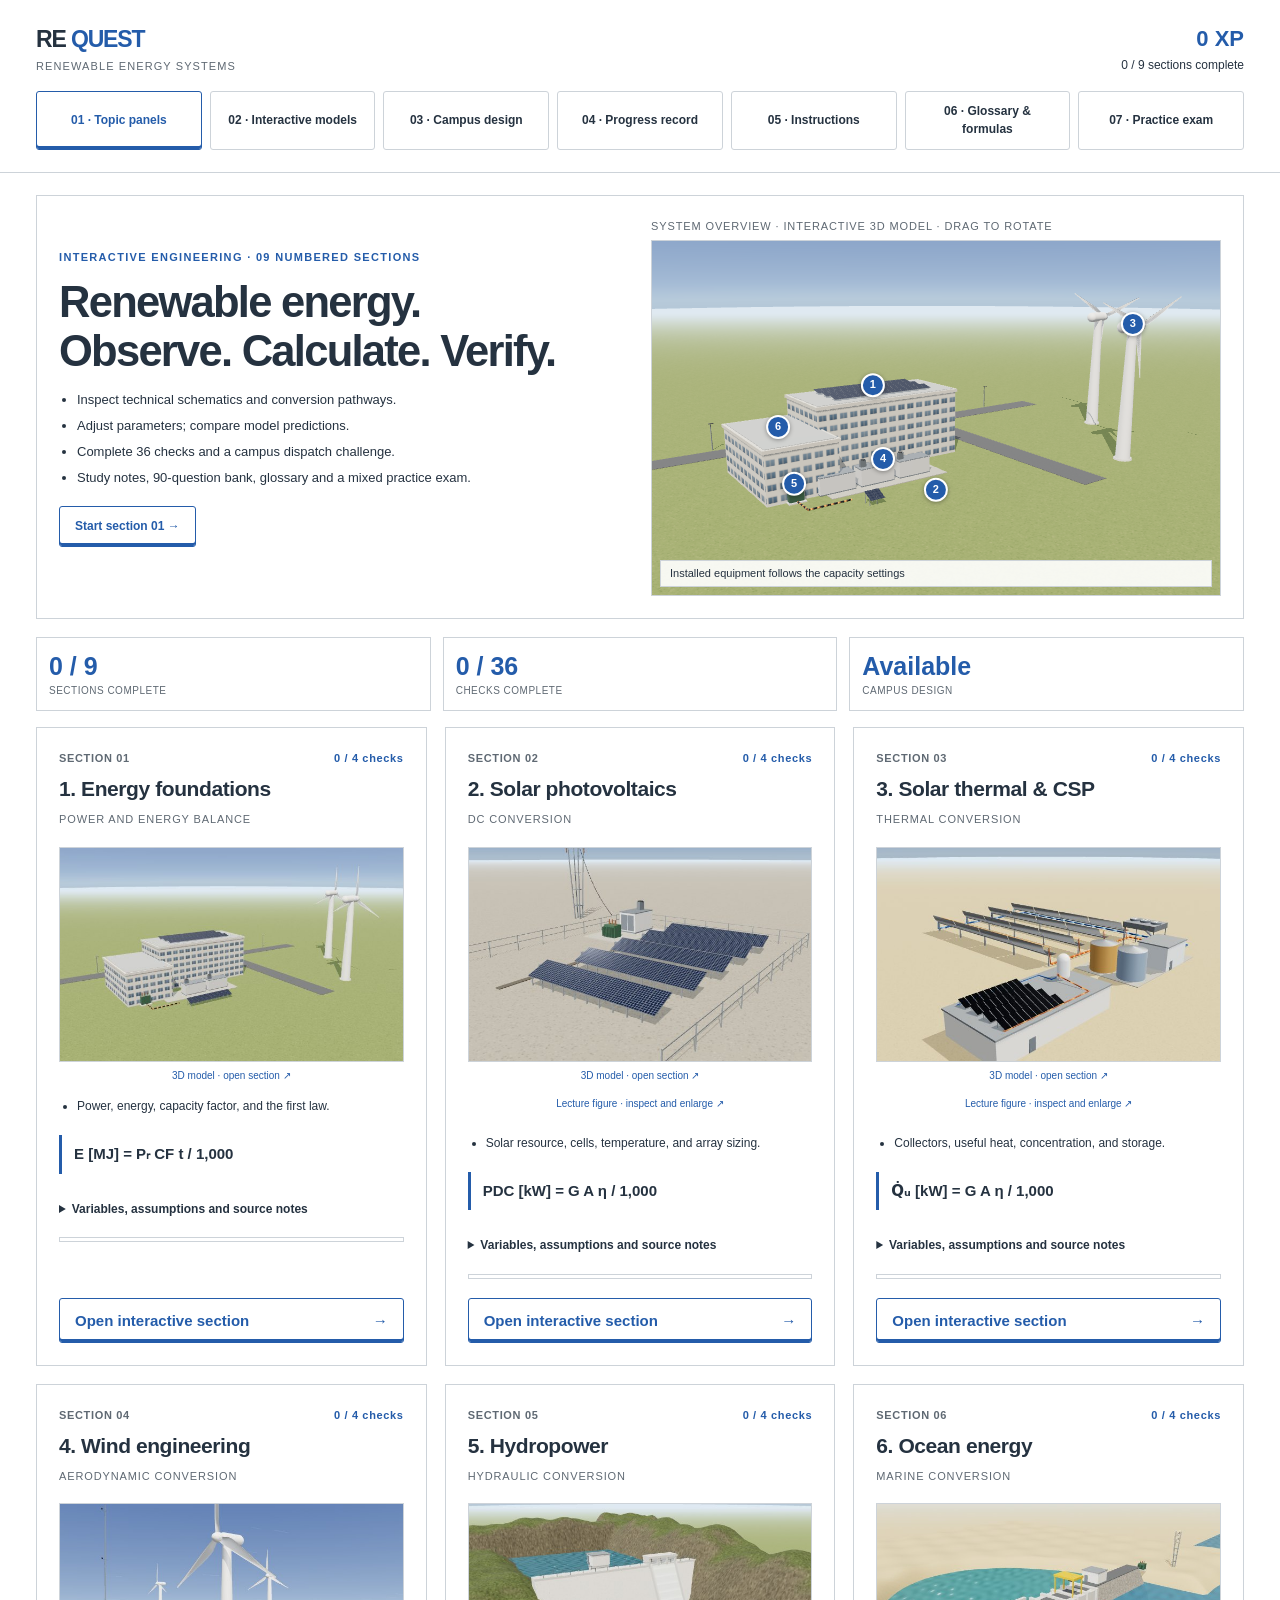
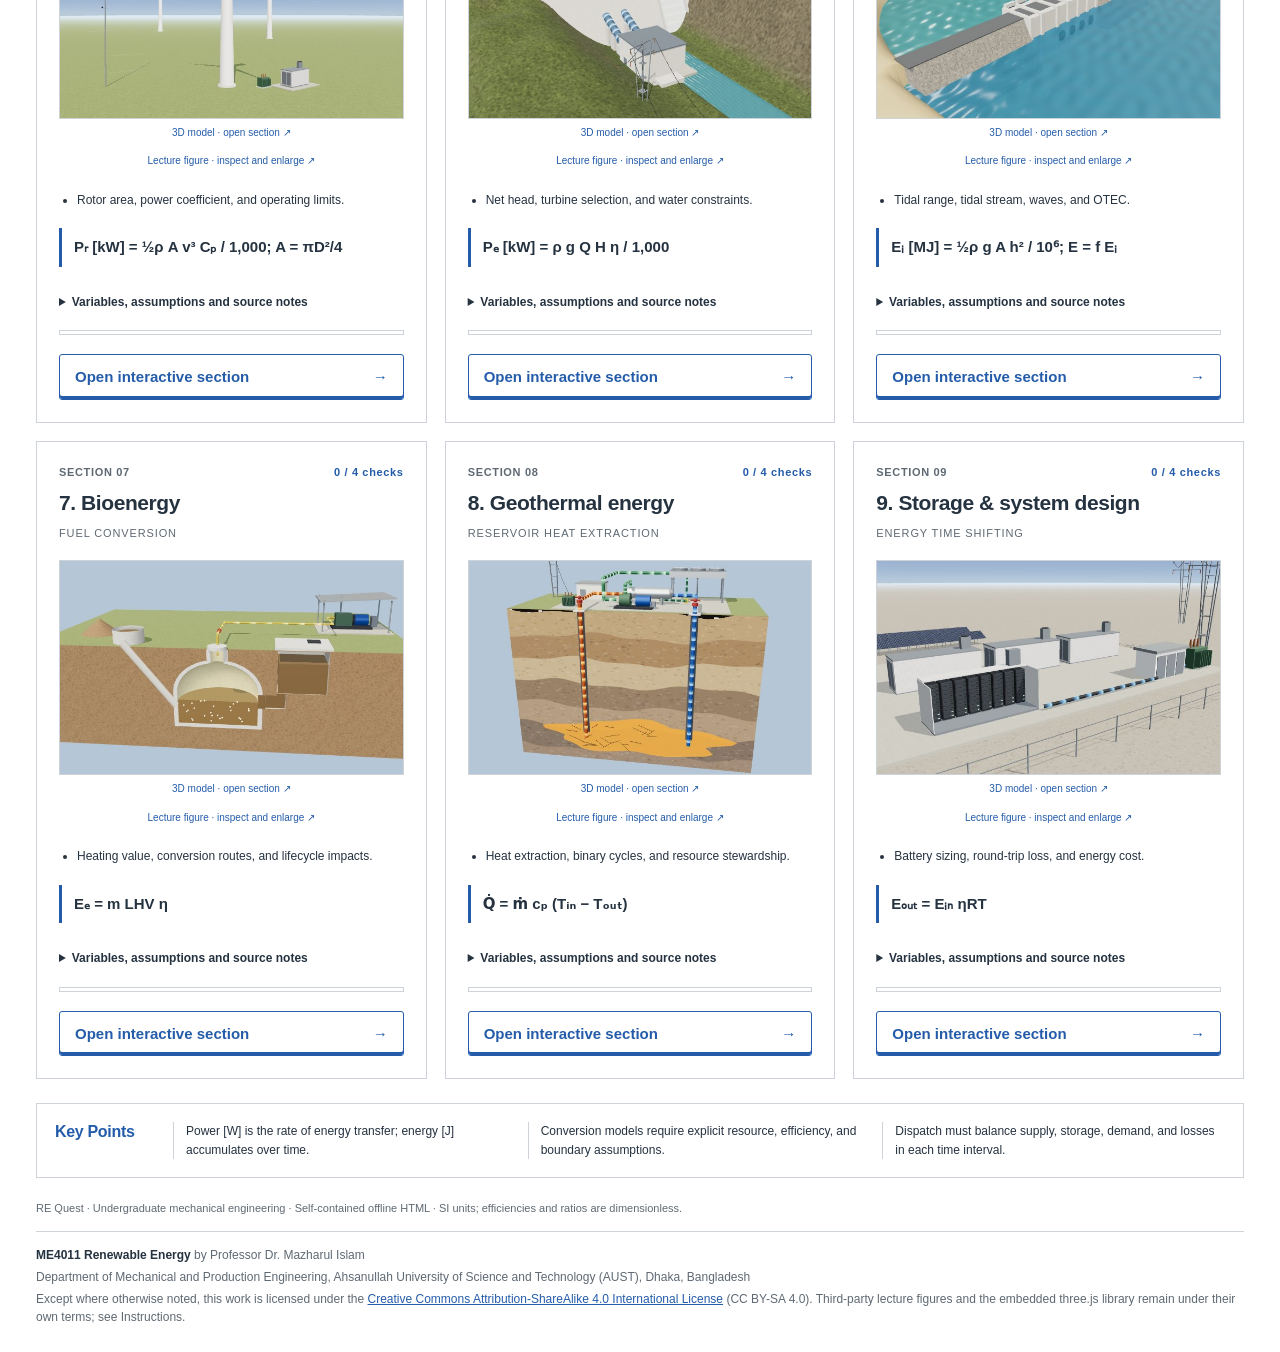
==== commit fe530f75: "a" ====
--- a/index.html
+++ b/index.html
@@ -8,7 +8,7 @@
 @media print{nav,button,#notice,.tabs,footer{display:none!important}header,main{padding:5px}body{font-size:11px}.columns{grid-template-columns:repeat(2,1fr)}.panel,.topic,.key-strip{break-inside:avoid}.print-only{display:block}.key-strip ul{grid-template-columns:repeat(3,1fr)}}
 </style></head><body>
 <header><div class="brand">RE <span>QUEST</span><small>RENEWABLE ENERGY SYSTEMS</small></div><div class="score"><strong id="xpTop">0 XP</strong><span id="sideCount">0 / 9 sections complete</span></div><nav aria-label="Main navigation"><button data-view="map" class="active">01 · Topic panels</button><button data-view="lab">02 · Interactive models</button><button data-view="design">03 · Campus design</button><button data-view="journal">04 · Progress record</button><button data-view="guide">05 · Instructions</button></nav></header>
-<main><div id="content"></div><section class="key-strip" aria-labelledby="keyTitle"><h2 id="keyTitle">Key Points</h2><ul id="keyPoints"><li>Distinguish power from energy.</li><li>Use stated model assumptions.</li><li>Check energy balance and losses.</li></ul></section></main><footer>RE Quest · Undergraduate mechanical engineering · Self-contained offline HTML · SI units; efficiencies and ratios are dimensionless.</footer><div id="notice" class="hidden" role="status"></div>
+<main><div id="content"></div><section class="key-strip" aria-labelledby="keyTitle"><h2 id="keyTitle">Key Points</h2><ul id="keyPoints"><li>Distinguish power from energy.</li><li>Use stated model assumptions.</li><li>Check energy balance and losses.</li></ul></section></main><footer>RE Quest · Undergraduate mechanical engineering · Self-contained offline HTML · SI units; efficiencies and ratios are dimensionless.<div class="credit"><p><strong>ME4011 Renewable Energy</strong> by Professor Dr. Mazharul Islam</p><p>Department of Mechanical and Production Engineering, Ahsanullah University of Science and Technology (AUST), Dhaka, Bangladesh</p><p>Except where otherwise noted, this work is licensed under the <a href="https://creativecommons.org/licenses/by-sa/4.0/" target="_blank" rel="license noopener noreferrer">Creative Commons Attribution-ShareAlike 4.0 International License</a> (CC BY-SA 4.0). Third-party lecture figures and the embedded three.js library remain under their own terms; see Instructions.</p></div></footer><div id="notice" class="hidden" role="status"></div>
 <script>
 'use strict';
 const missions=[{"id":"basics","name":"Energy foundations","tag":"Power and energy balance","symbol":"E","desc":"Power, energy, capacity factor, and the first law.","lesson":"Power is a rate of energy transfer; energy is the accumulated transfer over time. A 100 kW plant operating at a 30% annual capacity factor delivers the same annual energy as 100 kW at full output for 30% of the year. Capacity factor is not conversion efficiency. Always define the system boundary before making an energy balance.","formula":"E [MJ] = Pᵣ CF t / 1,000","assumption":"Annual estimate: 31,536,000 s; constant rated capacity; CF is the annual energy ratio.","vars":[["Rated capacity","kW",10,1000,10,100],["Capacity factor","%",5,95,1,30]],"calc":"(p,c)=>p*c/100*31536000/1000","unit":"MJ/year","scale":3153600,"insight":"Increasing rated capacity or capacity factor increases annual energy linearly. This estimate does not predict hourly output.","q":[["Which quantity is measured in MJ?",["Power","Energy","Conversion efficiency"],1,"A kilowatt-hour is energy: power multiplied by time."],["A 25% capacity factor means…",["25% conversion efficiency","Annual energy is 25% of rated power × annual hours","The plant loses 75% of its electricity"],1,"Capacity factor compares actual energy with continuous operation at rated power."],["At steady state, input energy must equal…",["Useful output only","Useful output plus losses","Rated capacity"],1,"Energy is conserved; losses are transfers such as waste heat."]],"task":["A 200 kW plant has a 25% capacity factor. Estimate annual generation using 31,536,000 s.","MJ/year",1576800,"E = 200 × 0.25 × 31,536,000 / 1,000 = 1,576,800 MJ/year."],"defs":[["E","Annual electrical energy","MJ"],["Pᵣ","Rated electrical power","kW"],["CF","Capacity factor","1"],["t","Evaluation duration","s"]],"review":"Compare annual energy as well as rated power."},{"id":"pv","name":"Solar photovoltaics","tag":"DC conversion","symbol":"PV","desc":"Solar resource, cells, temperature, and array sizing.","lesson":"PV cells convert absorbed solar radiation into DC electricity. An inverter supplies AC loads. Irradiance (W/m²) is instantaneous power per area; irradiation (MJ/m²) is energy per area over a period. Module temperature, shading, wiring, and inverter losses affect delivered energy. Tilt affects the resource reaching a surface; a single optimal angle cannot describe every site and season.","formula":"PDC [kW] = G A η / 1,000","assumption":"Uniform plane-of-array irradiance, constant module efficiency; DC output before system losses.","vars":[["Irradiance","W/m²",100,1100,10,800],["Module area","m²",5,100,1,20]],"calc":"(g,a)=>g*a*.2/1000","unit":"kW DC","scale":22,"insight":"Here module efficiency is fixed at 20%. Real efficiency and output vary with cell temperature, spectrum, and shading.","q":[["Which device normally converts PV DC to AC?",["Inverter","Penstock","Condenser"],0,"An inverter converts DC electricity to AC."],["For typical silicon PV, increasing cell temperature at fixed irradiance usually…",["Increases power indefinitely","Reduces maximum power","Has no effect"],1,"The reduction in voltage generally outweighs the small increase in current."],["A pyranometer measures…",["Broadband solar irradiance","Wind direction","Battery state of charge"],0,"A pyranometer measures irradiance on its measurement plane."]],"task":["At G = 800 W/m², A = 20 m² and module efficiency = 20%, find DC output before losses.","kW",3.2,"P = 800 × 20 × 0.20 / 1,000 = 3.2 kW."],"defs":[["PDC","DC electrical power","kW"],["G","Plane-of-array irradiance","W/m²"],["A","Module area","m²"],["η","Module efficiency","1"]],"review":"Assess shading, roof access, and end-of-life management."},{"id":"thermal","name":"Solar thermal & CSP","tag":"Thermal conversion","symbol":"Q","desc":"Collectors, useful heat, concentration, and storage.","lesson":"Solar thermal collectors transfer solar energy to a working fluid. CSP uses concentrated sunlight to supply high-temperature heat, usually driving a heat engine. Concentrating collectors depend strongly on direct normal irradiance (DNI); diffuse sunlight cannot be concentrated to the same focus. Thermal storage can shift generation, but does not create extra energy.","formula":"Q̇ᵤ [kW] = G A η / 1,000","assumption":"Simple flat-plate model with fixed 60% useful efficiency; not a detailed CSP plant model.","vars":[["Irradiance","W/m²",100,1000,10,700],["Collector area","m²",2,80,1,10]],"calc":"(g,a)=>g*a*.6/1000","unit":"kW thermal","scale":48,"insight":"Useful heat depends on optical and thermal losses. Higher fluid temperature often increases heat loss.","q":[["Which resource is especially important for focusing CSP collectors?",["DNI","Only diffuse sky radiation","Nighttime humidity"],0,"Focusing optics require the direct beam component."],["Molten-salt storage primarily stores…",["Electric charge","Thermal energy","Wind momentum"],1,"Thermal storage retains heat for later use in a power cycle."],["The ideal heat-engine efficiency limit between hot and cold reservoirs is…",["1 − Tcold/Thot, with temperatures in kelvin","Thot/Tcold in Celsius","Always 100%"],0,"The Carnot limit uses absolute temperatures; real cycles have lower efficiency."]],"task":["A collector has 10 m² area, 700 W/m² irradiance and 60% useful efficiency. Find useful thermal power.","kW thermal",4.2,"Q̇ = 700 × 10 × 0.60 / 1,000 = 4.2 kW thermal."],"defs":[["Q̇ᵤ","Useful thermal power","kW"],["G","Irradiance","W/m²"],["A","Collector area","m²"],["η","Useful thermal efficiency","1"]],"review":"Assess direct heat use before selecting electricity conversion."},{"id":"wind","name":"Wind engineering","tag":"Aerodynamic conversion","symbol":"W","desc":"Rotor area, power coefficient, and operating limits.","lesson":"Wind carries kinetic energy. Rotor mechanical power is ½ρAv³Cp. For a circular HAWT rotor, A = πD²/4. Cp describes aerodynamic extraction, not generator efficiency. Under ideal actuator-disc assumptions, the Betz limit is 16/27. Real turbines have cut-in, rated, and cut-out regimes; cubic scaling alone does not describe their full power curve.","formula":"Pᵣ [kW] = ½ρ A v³ Cₚ / 1,000; A = πD²/4","assumption":"ρ = 1.225 kg/m³; Cp = 0.40; below rated operation; no drivetrain or electrical losses.","vars":[["Wind speed","m/s",3,12,0.5,8],["Rotor diameter","m",2,30,1,10]],"calc":"(v,d)=>.5*1.225*Math.PI*d*d/4*v*v*v*.4/1000","unit":"kW mechanical","scale":300,"insight":"Double speed gives eight times rotor power under this model; doubling diameter gives four times power.","q":[["At fixed Cp and density, doubling wind speed changes rotor power by…",["2 times","4 times","8 times"],2,"Power is proportional to the cube of speed, so 2³ = 8."],["The ideal Betz limit is approximately…",["59.3%","100%","20%"],0,"16/27 ≈ 0.593 under the ideal actuator-disc assumptions."],["Beyond rated speed, a controlled turbine usually…",["Follows the cubic law without limit","Limits output near rated power until cut-out","Has zero aerodynamic loading"],1,"Pitch and other control systems limit output and loads."]],"task":["For ρ = 1.225 kg/m³, A = 100 m², v = 8 m/s and Cp = 0.40, find rotor mechanical power.","kW",12.544,"P = 0.5 × 1.225 × 100 × 8³ × 0.40 / 1,000 = 12.544 kW."],"defs":[["Pᵣ","Rotor mechanical power","kW"],["ρ","Air density","kg/m³"],["A","Swept area","m²"],["D","Rotor diameter","m"],["v","Wind speed","m/s"],["Cₚ","Power coefficient","1"]],"review":"Document uncertainty in wind-resource estimates."},{"id":"hydro","name":"Hydropower","tag":"Hydraulic conversion","symbol":"H","desc":"Net head, turbine selection, and water constraints.","lesson":"Hydropower converts water energy to shaft power and then electricity. For a head-driven installation, electrical power is ρgQHη, using net head after hydraulic losses. Turbine selection depends on both head and flow: Pelton turbines suit high-head, relatively low-flow duties; Kaplan turbines suit low-head, high-flow duties. Environmental flow and seasonal availability constrain extraction.","formula":"Pₑ [kW] = ρ g Q H η / 1,000","assumption":"ρ = 1,000 kg/m³; g = 9.81 m/s²; overall turbine-generator efficiency = 80%; H is net head.","vars":[["Net head","m",2,100,1,20],["Turbine flow","m³/s",0.1,5,0.1,1]],"calc":"(h,q)=>1000*9.81*q*h*.8/1000","unit":"kW electric","scale":3924,"insight":"Power scales linearly with net head and turbine flow. More extraction is not automatically environmentally acceptable.","q":[["Use which head in the power equation?",["Gross head plus losses","Net head after hydraulic losses","Tower height"],1,"Net head is the energy head actually available at the turbine."],["Which turbine is commonly suitable for high head and relatively low flow?",["Kaplan","Pelton","A PV inverter"],1,"A Pelton impulse turbine is suited to high-head applications."],["Why retain an environmental flow?",["To support downstream river functions","To increase turbine friction","To remove the need for a site survey"],0,"A diversion affects downstream habitats and water uses."]],"task":["At Q = 1 m³/s, Hnet = 20 m and overall efficiency = 80%, find electrical power. Use ρ = 1,000 kg/m³ and g = 9.81 m/s².","kW",156.96,"P = 1,000 × 9.81 × 1 × 20 × 0.8 / 1,000 = 156.96 kW."],"defs":[["Pₑ","Electrical power","kW"],["ρ","Water density","kg/m³"],["g","Gravitational acceleration","m/s²"],["Q","Turbine volume flow","m³/s"],["H","Net head","m"],["η","Overall conversion efficiency","1"]],"review":"Assess downstream water allocation and environmental flows."},{"id":"ocean","name":"Ocean energy","tag":"Marine conversion","symbol":"≈","desc":"Tidal range, tidal stream, waves, and OTEC.","lesson":"Tidal-range systems exploit a water-level difference; tidal-stream devices exploit moving water. Waves carry energy associated with wind-driven surface motion. OTEC uses a temperature difference between warm surface and cold deep seawater. For an ideal constant-area tidal basin, the potential energy per full basin-level change is ½ρgAh²; real operating strategies and losses reduce recoverable energy.","formula":"Eᵢ [MJ] = ½ρ g A h² / 10⁶; E = f Eᵢ","assumption":"Seawater ρ = 1,025 kg/m³; g = 9.81 m/s²; constant basin area 100,000 m²; one ideal full level change.","vars":[["Tidal range","m",1,8,0.1,4],["Recovery fraction","%",10,80,1,50]],"calc":"(h,r)=>.5*1025*9.81*100000*h*h/1000000*r/100","unit":"MJ/event","scale":25742.4,"insight":"The recovery fraction is an illustrative aggregate factor. Event energy is not average power or annual production.","q":[["Tidal-stream devices extract mainly…",["Kinetic energy of currents","Heat from the seabed","Energy from fuel combustion"],0,"Current speed and swept area govern the incoming kinetic power."],["With fixed basin area, doubling tidal range changes ideal basin energy by…",["2 times","4 times","8 times"],1,"Ideal basin energy is proportional to h²."],["OTEC needs…",["A warm surface and cold deep-water temperature difference","Only a high wind speed","Only a large tidal range"],0,"OTEC drives a low-temperature-difference thermal cycle."]],"task":["For a constant-area basin A = 100,000 m² and h = 4 m, calculate ideal energy for one full level change. Use ρ = 1,025 kg/m³, g = 9.81 m/s²; ignore recovery losses.","MJ",8044.2,"Eᵢ = 0.5 × 1,025 × 9.81 × 100,000 × 4² / 1,000,000 = 8,044.2 MJ."],"defs":[["Eᵢ, E","Ideal and recovered event energy","MJ"],["ρ","Seawater density","kg/m³"],["g","Gravitational acceleration","m/s²"],["A","Basin area","m²"],["h","Tidal range","m"],["f","Recovery fraction","1"]],"review":"Assess coastal processes and community uses."},{"id":"bio","name":"Bioenergy","tag":"Fuel conversion","symbol":"B","desc":"Heating value, conversion routes, and lifecycle impacts.","lesson":"Biomass can supply heat, electricity, or fuels through several routes. Combustion releases heat; gasification produces a combustible gas through partial oxidation; anaerobic digestion produces biogas from suitable organic feedstocks. Net benefits depend on sourcing, land use, transport, emissions, and what would otherwise happen to the feedstock. Renewable does not automatically mean carbon neutral.","formula":"Eₑ = m LHV η","assumption":"LHV = 15 MJ/kg on the stated fuel basis; constant net electrical efficiency; no separate cogeneration heat credit.","vars":[["Fuel mass","kg",10,500,10,100],["Electrical efficiency","%",10,40,1,25]],"calc":"(m,e)=>m*15*e/100","unit":"MJ electric","scale":3000,"insight":"Use heating value and mass on the same moisture basis. Wet fuel can have much lower useful energy per kilogram.","q":[["Anaerobic digestion produces…",["Biogas","Only pure hydrogen","Solar radiation"],0,"Biogas commonly contains methane and carbon dioxide; cleaning may be required."],["Why can high fuel moisture reduce useful performance?",["Water evaporation consumes heat","It always doubles LHV","It removes all emissions"],0,"Evaporating water consumes energy and can affect combustion quality."],["A credible bioenergy carbon assessment includes…",["Only stack emissions","Feedstock, land use, supply chain, and counterfactual fate","No emissions because the fuel is renewable"],1,"A lifecycle boundary is essential; carbon neutrality is not automatic."]],"task":["Convert 100 kg of fuel at LHV = 15 MJ/kg to electricity at 25% net electrical efficiency.","MJ",375,"Eₑ = 100 × 15 × 0.25 = 375 MJ."],"defs":[["Eₑ","Net electrical energy","MJ"],["m","Fuel mass","kg"],["LHV","Lower heating value","MJ/kg"],["η","Net electrical efficiency","1"]],"review":"Verify sustainable feedstock availability and competing essential uses."},{"id":"geo","name":"Geothermal energy","tag":"Reservoir heat extraction","symbol":"ΔT","desc":"Heat extraction, binary cycles, and resource stewardship.","lesson":"Geothermal systems use heat from within Earth. Resource temperature and fluid conditions determine the conversion route. A binary plant transfers geothermal heat to a secondary working fluid. Ground-source heat pumps exchange heat with shallow ground and use electricity; they are different from geothermal electricity plants. Extraction and reinjection require careful reservoir and environmental management.","formula":"Q̇ = ṁ cₚ (Tᵢₙ − Tₒᵤₜ)","assumption":"Liquid water cp = 4.18 kJ/(kg·K); fixed outlet temperature 333.15 K; no phase change or heat loss.","vars":[["Mass flow","kg/s",1,50,1,10],["Inlet temperature","K",343.15,423.15,1,393.15]],"calc":"(m,t)=>m*4.18*(t-333.15)","unit":"kW thermal","scale":18810,"insight":"Thermal power is not electrical power. Net electrical output also depends on cycle efficiency and parasitic pumping.","q":[["A binary geothermal plant uses…",["A secondary working-fluid cycle","PV cells inside a well","A tidal barrage"],0,"A heat exchanger transfers geothermal heat to another fluid."],["A ground-source heat pump…",["Creates energy from nothing","Uses electricity to transfer heat","Is identical to a geothermal steam turbine"],1,"A heat pump moves heat; COP can exceed one without violating energy conservation."],["Why is reinjection often considered?",["Reservoir management and fluid disposal","To guarantee unlimited output","To eliminate all seismic risk"],0,"Reinjection can support resource management, but site-specific risks remain."]],"task":["Water flows at 10 kg/s and cools from 393.15 K to 333.15 K. Use cp = 4.18 kJ/(kg·K). Find extracted heat rate.","kW thermal",2508,"Q̇ = 10 × 4.18 × (393.15 − 333.15) = 2,508 kW."],"defs":[["Q̇","Extracted thermal power","kW"],["ṁ","Mass flow rate","kg/s"],["cₚ","Specific heat capacity","kJ/(kg·K)"],["Tᵢₙ, Tₒᵤₜ","Inlet and outlet temperatures","K"]],"review":"Specify monitoring for long-term reservoir protection."},{"id":"storage","name":"Storage & system design","tag":"Energy time shifting","symbol":"↔","desc":"Battery sizing, round-trip loss, and energy cost.","lesson":"Storage shifts energy in time. Power capacity (kW) determines the rate of charging or discharging; energy capacity (MJ) determines duration. Round-trip efficiency is output energy divided by input energy over a full cycle. A microgrid needs time-resolved balancing, reserve margins, and realistic resource data. LCOE compares discounted lifecycle costs with discounted delivered energy; it does not measure reliability by itself.","formula":"Eₒᵤₜ = Eᵢₙ ηRT","assumption":"A complete storage cycle; round-trip efficiency includes all modeled losses; no degradation in this model.","vars":[["Cycle input energy","MJ",36,1800,36,360],["Round-trip efficiency","%",50,95,1,80]],"calc":"(e,r)=>e*r/100","unit":"MJ delivered","scale":1710,"insight":"A 360 MJ battery cannot necessarily supply 100 kW; both the power and energy ratings must be checked.","q":[["A 20 kW / 288 MJ battery at full usable capacity can ideally supply 20 kW for…",["14,400 s","288,000 s","900 s"],0,"Duration = energy / power = 288,000 kJ / 20 kW = 14,400 s before additional losses."],["Pumped storage is primarily…",["A net energy source","Energy storage with cycle losses","A perpetual-motion device"],1,"Pumping consumes more energy than is recovered through generation."],["For an honest technology cost comparison, use…",["Only equipment purchase price","Consistent boundaries, service life, discounting, and delivered energy","Only the highest nameplate rating"],1,"Lifecycle comparisons require consistent assumptions and system boundaries."]],"task":["A complete storage cycle accepts 360 MJ and has 80% round-trip efficiency. Find delivered energy.","MJ",288,"Eₒᵤₜ = 360 × 0.80 = 288 MJ; cycle loss = 72 MJ."],"defs":[["Eₒᵤₜ","Delivered cycle energy","MJ"],["Eᵢₙ","Input cycle energy","MJ"],["ηRT","Round-trip efficiency","1"]],"review":"Prioritize essential loads during a supply shortfall."}];
@@ -250,6 +250,10 @@
 .lecture-preview.compact small{margin-top:0}
 @media(max-width:720px){.re3d-view,.re3d-view.hero{aspect-ratio:4/3}}
 @media print{.re3d-tools,.re3d-dot,.re3d-status{display:none!important}}
+.credit{margin-top:14px;padding-top:14px;border-top:1px solid var(--line);font-size:12px;line-height:1.5}
+.credit p{margin:0 0 4px}
+.credit strong{color:var(--ink)}
+@media print{footer{display:block!important}}
 </style>
 <script>
 /* three.js r187, MIT License, Copyright 2010-2026 three.js authors; bundled with RE Quest 3D scene code. */
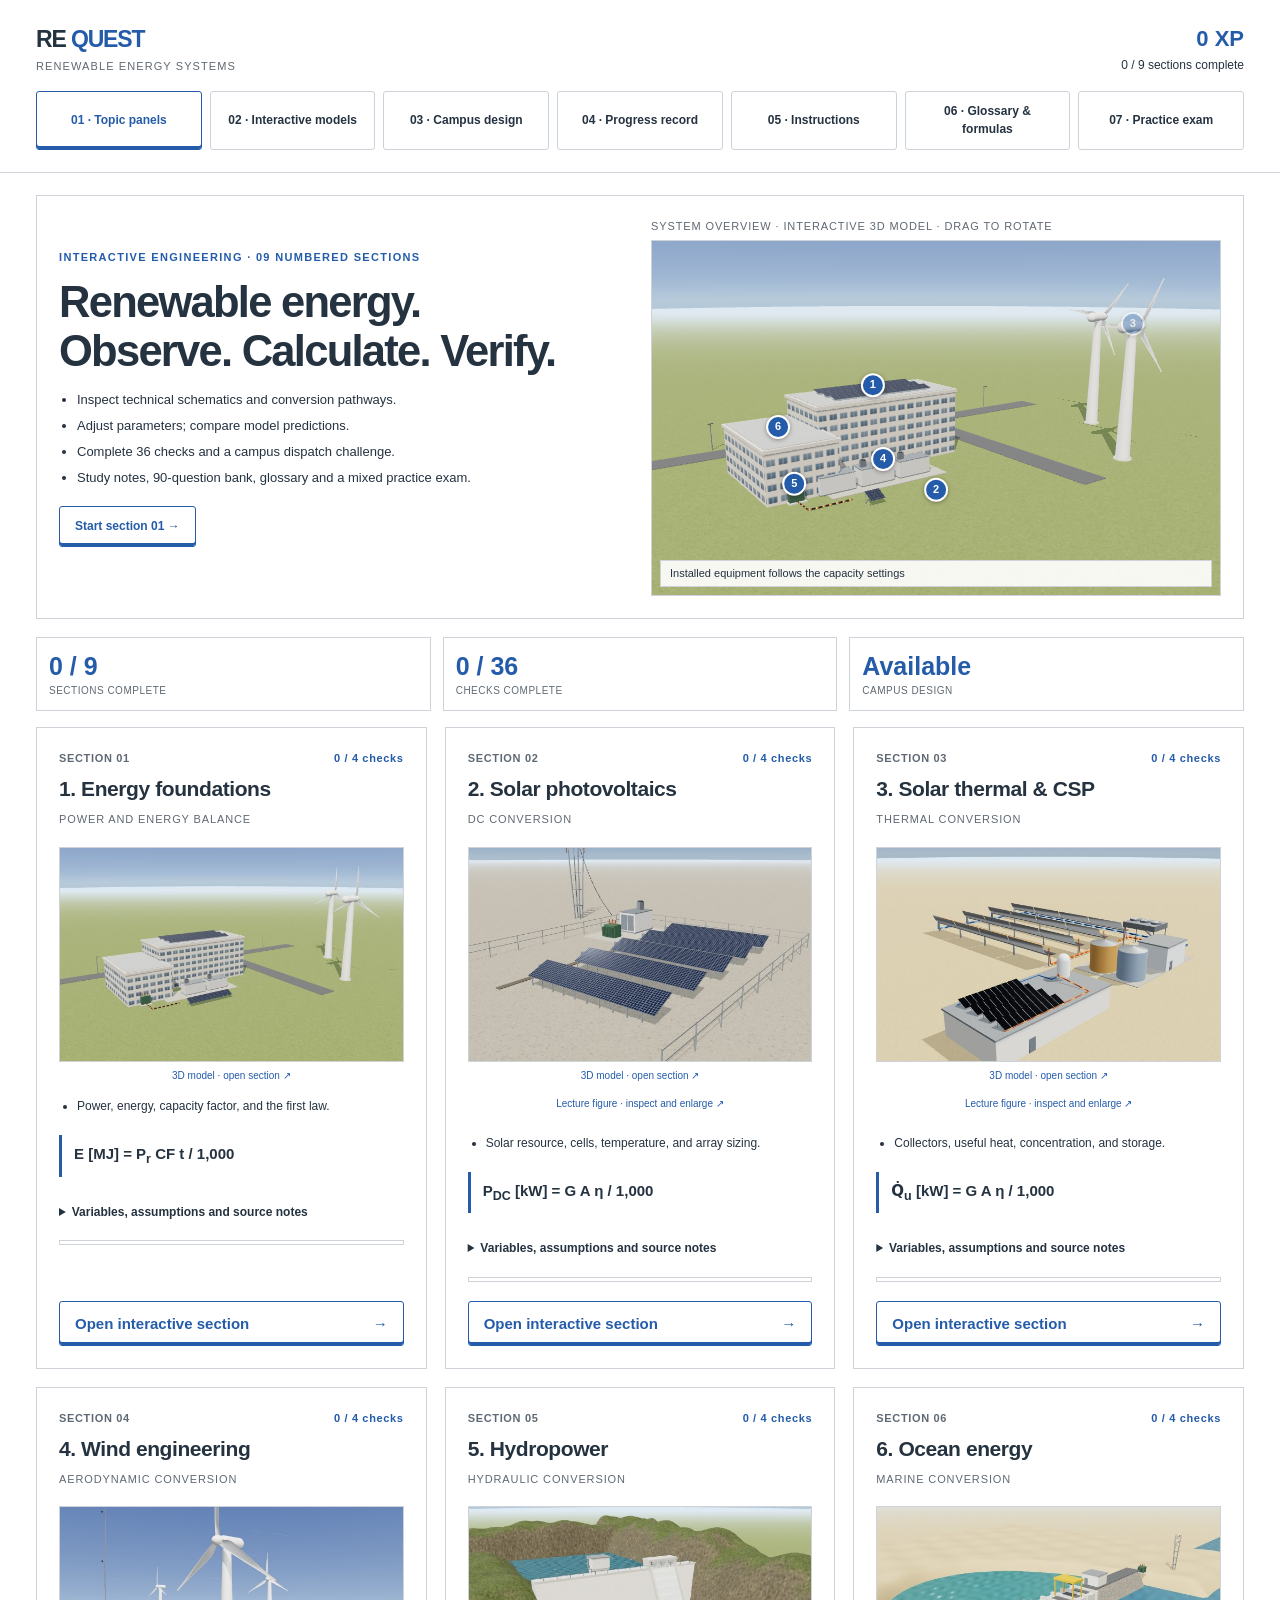
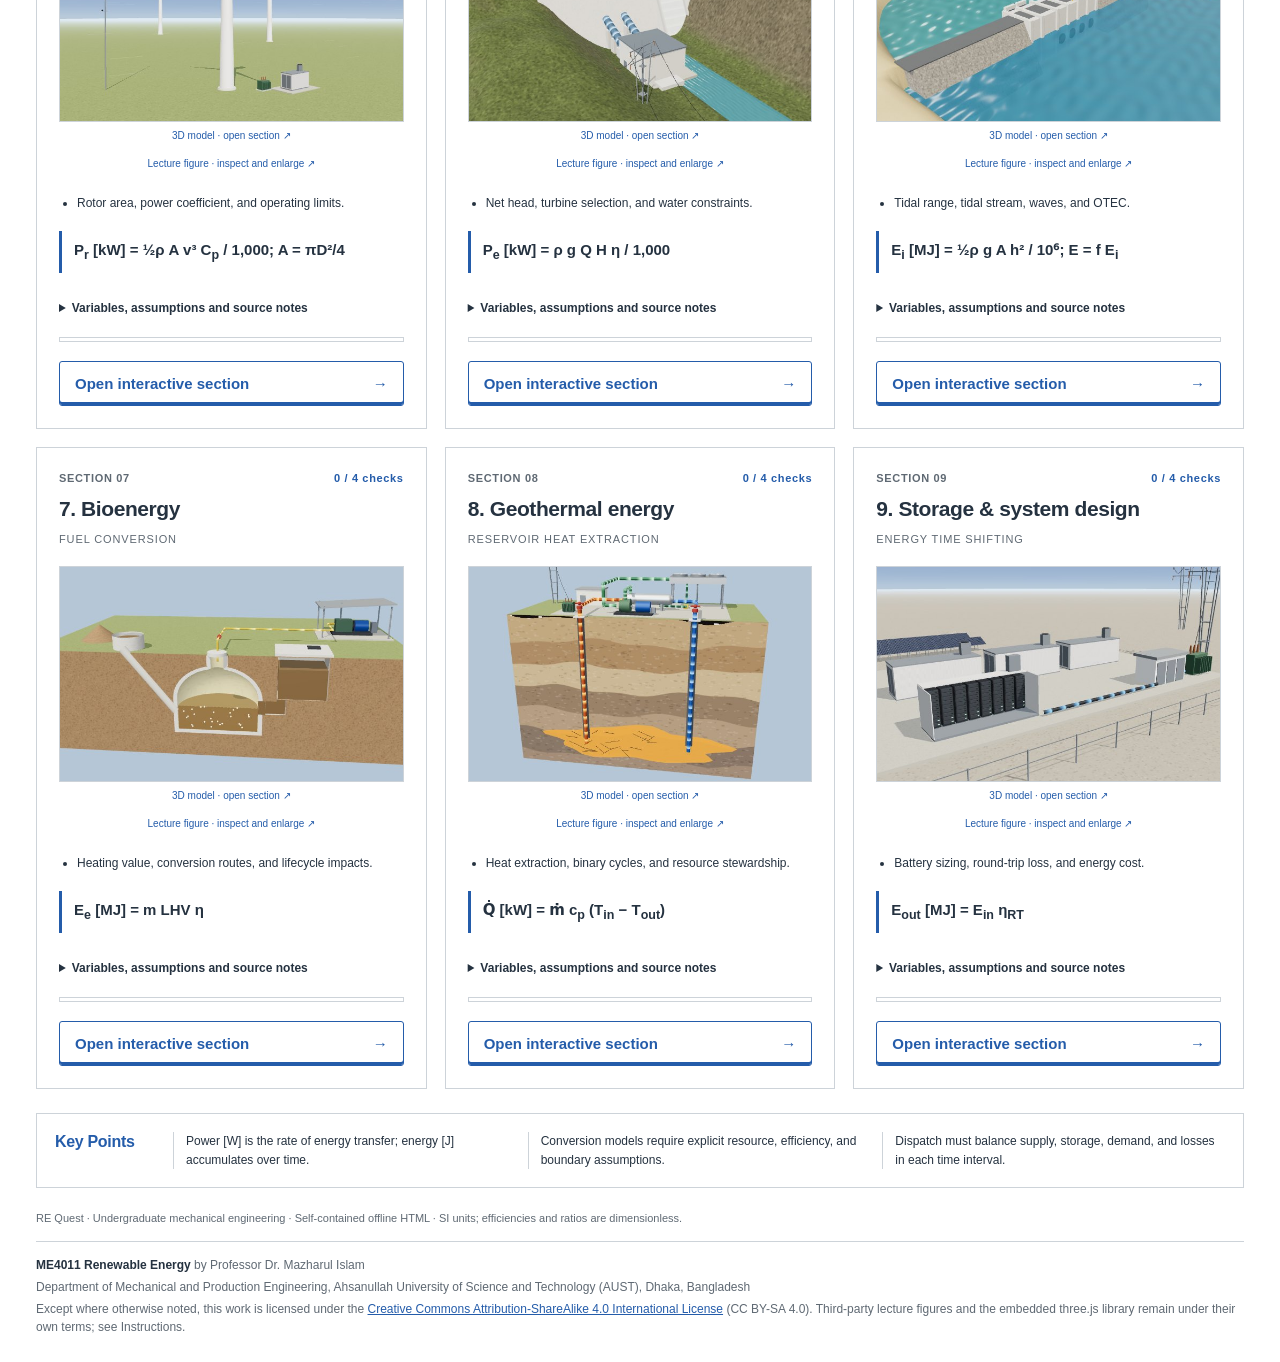
==== commit 17e74e00: "Correct texts, equations and 3D flow directions - Fix 3D flow directions (geothermal production well" ====
--- a/index.html
+++ b/index.html
@@ -11,7 +11,7 @@
 <main><div id="content"></div><section class="key-strip" aria-labelledby="keyTitle"><h2 id="keyTitle">Key Points</h2><ul id="keyPoints"><li>Distinguish power from energy.</li><li>Use stated model assumptions.</li><li>Check energy balance and losses.</li></ul></section></main><footer>RE Quest · Undergraduate mechanical engineering · Self-contained offline HTML · SI units; efficiencies and ratios are dimensionless.<div class="credit"><p><strong>ME4011 Renewable Energy</strong> by Professor Dr. Mazharul Islam</p><p>Department of Mechanical and Production Engineering, Ahsanullah University of Science and Technology (AUST), Dhaka, Bangladesh</p><p>Except where otherwise noted, this work is licensed under the <a href="https://creativecommons.org/licenses/by-sa/4.0/" target="_blank" rel="license noopener noreferrer">Creative Commons Attribution-ShareAlike 4.0 International License</a> (CC BY-SA 4.0). Third-party lecture figures and the embedded three.js library remain under their own terms; see Instructions.</p></div></footer><div id="notice" class="hidden" role="status"></div>
 <script>
 'use strict';
-const missions=[{"id":"basics","name":"Energy foundations","tag":"Power and energy balance","symbol":"E","desc":"Power, energy, capacity factor, and the first law.","lesson":"Power is a rate of energy transfer; energy is the accumulated transfer over time. A 100 kW plant operating at a 30% annual capacity factor delivers the same annual energy as 100 kW at full output for 30% of the year. Capacity factor is not conversion efficiency. Always define the system boundary before making an energy balance.","formula":"E [MJ] = Pᵣ CF t / 1,000","assumption":"Annual estimate: 31,536,000 s; constant rated capacity; CF is the annual energy ratio.","vars":[["Rated capacity","kW",10,1000,10,100],["Capacity factor","%",5,95,1,30]],"calc":"(p,c)=>p*c/100*31536000/1000","unit":"MJ/year","scale":3153600,"insight":"Increasing rated capacity or capacity factor increases annual energy linearly. This estimate does not predict hourly output.","q":[["Which quantity is measured in MJ?",["Power","Energy","Conversion efficiency"],1,"A kilowatt-hour is energy: power multiplied by time."],["A 25% capacity factor means…",["25% conversion efficiency","Annual energy is 25% of rated power × annual hours","The plant loses 75% of its electricity"],1,"Capacity factor compares actual energy with continuous operation at rated power."],["At steady state, input energy must equal…",["Useful output only","Useful output plus losses","Rated capacity"],1,"Energy is conserved; losses are transfers such as waste heat."]],"task":["A 200 kW plant has a 25% capacity factor. Estimate annual generation using 31,536,000 s.","MJ/year",1576800,"E = 200 × 0.25 × 31,536,000 / 1,000 = 1,576,800 MJ/year."],"defs":[["E","Annual electrical energy","MJ"],["Pᵣ","Rated electrical power","kW"],["CF","Capacity factor","1"],["t","Evaluation duration","s"]],"review":"Compare annual energy as well as rated power."},{"id":"pv","name":"Solar photovoltaics","tag":"DC conversion","symbol":"PV","desc":"Solar resource, cells, temperature, and array sizing.","lesson":"PV cells convert absorbed solar radiation into DC electricity. An inverter supplies AC loads. Irradiance (W/m²) is instantaneous power per area; irradiation (MJ/m²) is energy per area over a period. Module temperature, shading, wiring, and inverter losses affect delivered energy. Tilt affects the resource reaching a surface; a single optimal angle cannot describe every site and season.","formula":"PDC [kW] = G A η / 1,000","assumption":"Uniform plane-of-array irradiance, constant module efficiency; DC output before system losses.","vars":[["Irradiance","W/m²",100,1100,10,800],["Module area","m²",5,100,1,20]],"calc":"(g,a)=>g*a*.2/1000","unit":"kW DC","scale":22,"insight":"Here module efficiency is fixed at 20%. Real efficiency and output vary with cell temperature, spectrum, and shading.","q":[["Which device normally converts PV DC to AC?",["Inverter","Penstock","Condenser"],0,"An inverter converts DC electricity to AC."],["For typical silicon PV, increasing cell temperature at fixed irradiance usually…",["Increases power indefinitely","Reduces maximum power","Has no effect"],1,"The reduction in voltage generally outweighs the small increase in current."],["A pyranometer measures…",["Broadband solar irradiance","Wind direction","Battery state of charge"],0,"A pyranometer measures irradiance on its measurement plane."]],"task":["At G = 800 W/m², A = 20 m² and module efficiency = 20%, find DC output before losses.","kW",3.2,"P = 800 × 20 × 0.20 / 1,000 = 3.2 kW."],"defs":[["PDC","DC electrical power","kW"],["G","Plane-of-array irradiance","W/m²"],["A","Module area","m²"],["η","Module efficiency","1"]],"review":"Assess shading, roof access, and end-of-life management."},{"id":"thermal","name":"Solar thermal & CSP","tag":"Thermal conversion","symbol":"Q","desc":"Collectors, useful heat, concentration, and storage.","lesson":"Solar thermal collectors transfer solar energy to a working fluid. CSP uses concentrated sunlight to supply high-temperature heat, usually driving a heat engine. Concentrating collectors depend strongly on direct normal irradiance (DNI); diffuse sunlight cannot be concentrated to the same focus. Thermal storage can shift generation, but does not create extra energy.","formula":"Q̇ᵤ [kW] = G A η / 1,000","assumption":"Simple flat-plate model with fixed 60% useful efficiency; not a detailed CSP plant model.","vars":[["Irradiance","W/m²",100,1000,10,700],["Collector area","m²",2,80,1,10]],"calc":"(g,a)=>g*a*.6/1000","unit":"kW thermal","scale":48,"insight":"Useful heat depends on optical and thermal losses. Higher fluid temperature often increases heat loss.","q":[["Which resource is especially important for focusing CSP collectors?",["DNI","Only diffuse sky radiation","Nighttime humidity"],0,"Focusing optics require the direct beam component."],["Molten-salt storage primarily stores…",["Electric charge","Thermal energy","Wind momentum"],1,"Thermal storage retains heat for later use in a power cycle."],["The ideal heat-engine efficiency limit between hot and cold reservoirs is…",["1 − Tcold/Thot, with temperatures in kelvin","Thot/Tcold in Celsius","Always 100%"],0,"The Carnot limit uses absolute temperatures; real cycles have lower efficiency."]],"task":["A collector has 10 m² area, 700 W/m² irradiance and 60% useful efficiency. Find useful thermal power.","kW thermal",4.2,"Q̇ = 700 × 10 × 0.60 / 1,000 = 4.2 kW thermal."],"defs":[["Q̇ᵤ","Useful thermal power","kW"],["G","Irradiance","W/m²"],["A","Collector area","m²"],["η","Useful thermal efficiency","1"]],"review":"Assess direct heat use before selecting electricity conversion."},{"id":"wind","name":"Wind engineering","tag":"Aerodynamic conversion","symbol":"W","desc":"Rotor area, power coefficient, and operating limits.","lesson":"Wind carries kinetic energy. Rotor mechanical power is ½ρAv³Cp. For a circular HAWT rotor, A = πD²/4. Cp describes aerodynamic extraction, not generator efficiency. Under ideal actuator-disc assumptions, the Betz limit is 16/27. Real turbines have cut-in, rated, and cut-out regimes; cubic scaling alone does not describe their full power curve.","formula":"Pᵣ [kW] = ½ρ A v³ Cₚ / 1,000; A = πD²/4","assumption":"ρ = 1.225 kg/m³; Cp = 0.40; below rated operation; no drivetrain or electrical losses.","vars":[["Wind speed","m/s",3,12,0.5,8],["Rotor diameter","m",2,30,1,10]],"calc":"(v,d)=>.5*1.225*Math.PI*d*d/4*v*v*v*.4/1000","unit":"kW mechanical","scale":300,"insight":"Double speed gives eight times rotor power under this model; doubling diameter gives four times power.","q":[["At fixed Cp and density, doubling wind speed changes rotor power by…",["2 times","4 times","8 times"],2,"Power is proportional to the cube of speed, so 2³ = 8."],["The ideal Betz limit is approximately…",["59.3%","100%","20%"],0,"16/27 ≈ 0.593 under the ideal actuator-disc assumptions."],["Beyond rated speed, a controlled turbine usually…",["Follows the cubic law without limit","Limits output near rated power until cut-out","Has zero aerodynamic loading"],1,"Pitch and other control systems limit output and loads."]],"task":["For ρ = 1.225 kg/m³, A = 100 m², v = 8 m/s and Cp = 0.40, find rotor mechanical power.","kW",12.544,"P = 0.5 × 1.225 × 100 × 8³ × 0.40 / 1,000 = 12.544 kW."],"defs":[["Pᵣ","Rotor mechanical power","kW"],["ρ","Air density","kg/m³"],["A","Swept area","m²"],["D","Rotor diameter","m"],["v","Wind speed","m/s"],["Cₚ","Power coefficient","1"]],"review":"Document uncertainty in wind-resource estimates."},{"id":"hydro","name":"Hydropower","tag":"Hydraulic conversion","symbol":"H","desc":"Net head, turbine selection, and water constraints.","lesson":"Hydropower converts water energy to shaft power and then electricity. For a head-driven installation, electrical power is ρgQHη, using net head after hydraulic losses. Turbine selection depends on both head and flow: Pelton turbines suit high-head, relatively low-flow duties; Kaplan turbines suit low-head, high-flow duties. Environmental flow and seasonal availability constrain extraction.","formula":"Pₑ [kW] = ρ g Q H η / 1,000","assumption":"ρ = 1,000 kg/m³; g = 9.81 m/s²; overall turbine-generator efficiency = 80%; H is net head.","vars":[["Net head","m",2,100,1,20],["Turbine flow","m³/s",0.1,5,0.1,1]],"calc":"(h,q)=>1000*9.81*q*h*.8/1000","unit":"kW electric","scale":3924,"insight":"Power scales linearly with net head and turbine flow. More extraction is not automatically environmentally acceptable.","q":[["Use which head in the power equation?",["Gross head plus losses","Net head after hydraulic losses","Tower height"],1,"Net head is the energy head actually available at the turbine."],["Which turbine is commonly suitable for high head and relatively low flow?",["Kaplan","Pelton","A PV inverter"],1,"A Pelton impulse turbine is suited to high-head applications."],["Why retain an environmental flow?",["To support downstream river functions","To increase turbine friction","To remove the need for a site survey"],0,"A diversion affects downstream habitats and water uses."]],"task":["At Q = 1 m³/s, Hnet = 20 m and overall efficiency = 80%, find electrical power. Use ρ = 1,000 kg/m³ and g = 9.81 m/s².","kW",156.96,"P = 1,000 × 9.81 × 1 × 20 × 0.8 / 1,000 = 156.96 kW."],"defs":[["Pₑ","Electrical power","kW"],["ρ","Water density","kg/m³"],["g","Gravitational acceleration","m/s²"],["Q","Turbine volume flow","m³/s"],["H","Net head","m"],["η","Overall conversion efficiency","1"]],"review":"Assess downstream water allocation and environmental flows."},{"id":"ocean","name":"Ocean energy","tag":"Marine conversion","symbol":"≈","desc":"Tidal range, tidal stream, waves, and OTEC.","lesson":"Tidal-range systems exploit a water-level difference; tidal-stream devices exploit moving water. Waves carry energy associated with wind-driven surface motion. OTEC uses a temperature difference between warm surface and cold deep seawater. For an ideal constant-area tidal basin, the potential energy per full basin-level change is ½ρgAh²; real operating strategies and losses reduce recoverable energy.","formula":"Eᵢ [MJ] = ½ρ g A h² / 10⁶; E = f Eᵢ","assumption":"Seawater ρ = 1,025 kg/m³; g = 9.81 m/s²; constant basin area 100,000 m²; one ideal full level change.","vars":[["Tidal range","m",1,8,0.1,4],["Recovery fraction","%",10,80,1,50]],"calc":"(h,r)=>.5*1025*9.81*100000*h*h/1000000*r/100","unit":"MJ/event","scale":25742.4,"insight":"The recovery fraction is an illustrative aggregate factor. Event energy is not average power or annual production.","q":[["Tidal-stream devices extract mainly…",["Kinetic energy of currents","Heat from the seabed","Energy from fuel combustion"],0,"Current speed and swept area govern the incoming kinetic power."],["With fixed basin area, doubling tidal range changes ideal basin energy by…",["2 times","4 times","8 times"],1,"Ideal basin energy is proportional to h²."],["OTEC needs…",["A warm surface and cold deep-water temperature difference","Only a high wind speed","Only a large tidal range"],0,"OTEC drives a low-temperature-difference thermal cycle."]],"task":["For a constant-area basin A = 100,000 m² and h = 4 m, calculate ideal energy for one full level change. Use ρ = 1,025 kg/m³, g = 9.81 m/s²; ignore recovery losses.","MJ",8044.2,"Eᵢ = 0.5 × 1,025 × 9.81 × 100,000 × 4² / 1,000,000 = 8,044.2 MJ."],"defs":[["Eᵢ, E","Ideal and recovered event energy","MJ"],["ρ","Seawater density","kg/m³"],["g","Gravitational acceleration","m/s²"],["A","Basin area","m²"],["h","Tidal range","m"],["f","Recovery fraction","1"]],"review":"Assess coastal processes and community uses."},{"id":"bio","name":"Bioenergy","tag":"Fuel conversion","symbol":"B","desc":"Heating value, conversion routes, and lifecycle impacts.","lesson":"Biomass can supply heat, electricity, or fuels through several routes. Combustion releases heat; gasification produces a combustible gas through partial oxidation; anaerobic digestion produces biogas from suitable organic feedstocks. Net benefits depend on sourcing, land use, transport, emissions, and what would otherwise happen to the feedstock. Renewable does not automatically mean carbon neutral.","formula":"Eₑ = m LHV η","assumption":"LHV = 15 MJ/kg on the stated fuel basis; constant net electrical efficiency; no separate cogeneration heat credit.","vars":[["Fuel mass","kg",10,500,10,100],["Electrical efficiency","%",10,40,1,25]],"calc":"(m,e)=>m*15*e/100","unit":"MJ electric","scale":3000,"insight":"Use heating value and mass on the same moisture basis. Wet fuel can have much lower useful energy per kilogram.","q":[["Anaerobic digestion produces…",["Biogas","Only pure hydrogen","Solar radiation"],0,"Biogas commonly contains methane and carbon dioxide; cleaning may be required."],["Why can high fuel moisture reduce useful performance?",["Water evaporation consumes heat","It always doubles LHV","It removes all emissions"],0,"Evaporating water consumes energy and can affect combustion quality."],["A credible bioenergy carbon assessment includes…",["Only stack emissions","Feedstock, land use, supply chain, and counterfactual fate","No emissions because the fuel is renewable"],1,"A lifecycle boundary is essential; carbon neutrality is not automatic."]],"task":["Convert 100 kg of fuel at LHV = 15 MJ/kg to electricity at 25% net electrical efficiency.","MJ",375,"Eₑ = 100 × 15 × 0.25 = 375 MJ."],"defs":[["Eₑ","Net electrical energy","MJ"],["m","Fuel mass","kg"],["LHV","Lower heating value","MJ/kg"],["η","Net electrical efficiency","1"]],"review":"Verify sustainable feedstock availability and competing essential uses."},{"id":"geo","name":"Geothermal energy","tag":"Reservoir heat extraction","symbol":"ΔT","desc":"Heat extraction, binary cycles, and resource stewardship.","lesson":"Geothermal systems use heat from within Earth. Resource temperature and fluid conditions determine the conversion route. A binary plant transfers geothermal heat to a secondary working fluid. Ground-source heat pumps exchange heat with shallow ground and use electricity; they are different from geothermal electricity plants. Extraction and reinjection require careful reservoir and environmental management.","formula":"Q̇ = ṁ cₚ (Tᵢₙ − Tₒᵤₜ)","assumption":"Liquid water cp = 4.18 kJ/(kg·K); fixed outlet temperature 333.15 K; no phase change or heat loss.","vars":[["Mass flow","kg/s",1,50,1,10],["Inlet temperature","K",343.15,423.15,1,393.15]],"calc":"(m,t)=>m*4.18*(t-333.15)","unit":"kW thermal","scale":18810,"insight":"Thermal power is not electrical power. Net electrical output also depends on cycle efficiency and parasitic pumping.","q":[["A binary geothermal plant uses…",["A secondary working-fluid cycle","PV cells inside a well","A tidal barrage"],0,"A heat exchanger transfers geothermal heat to another fluid."],["A ground-source heat pump…",["Creates energy from nothing","Uses electricity to transfer heat","Is identical to a geothermal steam turbine"],1,"A heat pump moves heat; COP can exceed one without violating energy conservation."],["Why is reinjection often considered?",["Reservoir management and fluid disposal","To guarantee unlimited output","To eliminate all seismic risk"],0,"Reinjection can support resource management, but site-specific risks remain."]],"task":["Water flows at 10 kg/s and cools from 393.15 K to 333.15 K. Use cp = 4.18 kJ/(kg·K). Find extracted heat rate.","kW thermal",2508,"Q̇ = 10 × 4.18 × (393.15 − 333.15) = 2,508 kW."],"defs":[["Q̇","Extracted thermal power","kW"],["ṁ","Mass flow rate","kg/s"],["cₚ","Specific heat capacity","kJ/(kg·K)"],["Tᵢₙ, Tₒᵤₜ","Inlet and outlet temperatures","K"]],"review":"Specify monitoring for long-term reservoir protection."},{"id":"storage","name":"Storage & system design","tag":"Energy time shifting","symbol":"↔","desc":"Battery sizing, round-trip loss, and energy cost.","lesson":"Storage shifts energy in time. Power capacity (kW) determines the rate of charging or discharging; energy capacity (MJ) determines duration. Round-trip efficiency is output energy divided by input energy over a full cycle. A microgrid needs time-resolved balancing, reserve margins, and realistic resource data. LCOE compares discounted lifecycle costs with discounted delivered energy; it does not measure reliability by itself.","formula":"Eₒᵤₜ = Eᵢₙ ηRT","assumption":"A complete storage cycle; round-trip efficiency includes all modeled losses; no degradation in this model.","vars":[["Cycle input energy","MJ",36,1800,36,360],["Round-trip efficiency","%",50,95,1,80]],"calc":"(e,r)=>e*r/100","unit":"MJ delivered","scale":1710,"insight":"A 360 MJ battery cannot necessarily supply 100 kW; both the power and energy ratings must be checked.","q":[["A 20 kW / 288 MJ battery at full usable capacity can ideally supply 20 kW for…",["14,400 s","288,000 s","900 s"],0,"Duration = energy / power = 288,000 kJ / 20 kW = 14,400 s before additional losses."],["Pumped storage is primarily…",["A net energy source","Energy storage with cycle losses","A perpetual-motion device"],1,"Pumping consumes more energy than is recovered through generation."],["For an honest technology cost comparison, use…",["Only equipment purchase price","Consistent boundaries, service life, discounting, and delivered energy","Only the highest nameplate rating"],1,"Lifecycle comparisons require consistent assumptions and system boundaries."]],"task":["A complete storage cycle accepts 360 MJ and has 80% round-trip efficiency. Find delivered energy.","MJ",288,"Eₒᵤₜ = 360 × 0.80 = 288 MJ; cycle loss = 72 MJ."],"defs":[["Eₒᵤₜ","Delivered cycle energy","MJ"],["Eᵢₙ","Input cycle energy","MJ"],["ηRT","Round-trip efficiency","1"]],"review":"Prioritize essential loads during a supply shortfall."}];
+const missions=[{"id":"basics","name":"Energy foundations","tag":"Power and energy balance","symbol":"E","desc":"Power, energy, capacity factor, and the first law.","lesson":"Power is a rate of energy transfer; energy is the accumulated transfer over time. A 100 kW plant operating at a 30% annual capacity factor delivers the same annual energy as 100 kW at full output for 30% of the year. Capacity factor is not conversion efficiency. Always define the system boundary before making an energy balance.","formula":"E [MJ] = P<sub>r</sub> CF t / 1,000","assumption":"Annual estimate: 31,536,000 s; constant rated capacity; CF is the annual energy ratio.","vars":[["Rated capacity","kW",10,1000,10,100],["Capacity factor","%",5,95,1,30]],"calc":"(p,c)=>p*c/100*31536000/1000","unit":"MJ/year","scale":3153600,"insight":"Increasing rated capacity or capacity factor increases annual energy linearly. This estimate does not predict hourly output.","q":[["Which quantity is measured in MJ?",["Power","Energy","Conversion efficiency"],1,"A kilowatt-hour is energy: power multiplied by time."],["A 25% capacity factor means…",["25% conversion efficiency","Annual energy is 25% of rated power × annual hours","The plant loses 75% of its electricity"],1,"Capacity factor compares actual energy with continuous operation at rated power."],["At steady state, input energy must equal…",["Useful output only","Useful output plus losses","Rated capacity"],1,"Energy is conserved; losses are transfers such as waste heat."]],"task":["A 200 kW plant has a 25% capacity factor. Estimate annual generation using 31,536,000 s.","MJ/year",1576800,"E = 200 × 0.25 × 31,536,000 / 1,000 = 1,576,800 MJ/year."],"defs":[["E","Annual electrical energy","MJ"],["P<sub>r</sub>","Rated electrical power","kW"],["CF","Capacity factor","1"],["t","Evaluation duration","s"]],"review":"Compare annual energy as well as rated power."},{"id":"pv","name":"Solar photovoltaics","tag":"DC conversion","symbol":"PV","desc":"Solar resource, cells, temperature, and array sizing.","lesson":"PV cells convert absorbed solar radiation into DC electricity. An inverter supplies AC loads. Irradiance (W/m²) is instantaneous power per area; irradiation (MJ/m²) is energy per area over a period. Module temperature, shading, wiring, and inverter losses affect delivered energy. Tilt affects the resource reaching a surface; a single optimal angle cannot describe every site and season.","formula":"P<sub>DC</sub> [kW] = G A η / 1,000","assumption":"Uniform plane-of-array irradiance, constant module efficiency; DC output before system losses.","vars":[["Irradiance","W/m²",100,1100,10,800],["Module area","m²",5,100,1,20]],"calc":"(g,a)=>g*a*.2/1000","unit":"kW DC","scale":22,"insight":"Here module efficiency is fixed at 20%. Real efficiency and output vary with cell temperature, spectrum, and shading.","q":[["Which device normally converts PV DC to AC?",["Inverter","Penstock","Condenser"],0,"An inverter converts DC electricity to AC."],["For typical silicon PV, increasing cell temperature at fixed irradiance usually…",["Increases power indefinitely","Reduces maximum power","Has no effect"],1,"The reduction in voltage generally outweighs the small increase in current."],["A pyranometer measures…",["Broadband solar irradiance","Wind direction","Battery state of charge"],0,"A pyranometer measures irradiance on its measurement plane."]],"task":["At G = 800 W/m², A = 20 m² and module efficiency = 20%, find DC output before losses.","kW",3.2,"P = 800 × 20 × 0.20 / 1,000 = 3.2 kW."],"defs":[["P<sub>DC</sub>","DC electrical power","kW"],["G","Plane-of-array irradiance","W/m²"],["A","Module area","m²"],["η","Module efficiency","1"]],"review":"Assess shading, roof access, and end-of-life management."},{"id":"thermal","name":"Solar thermal & CSP","tag":"Thermal conversion","symbol":"Q","desc":"Collectors, useful heat, concentration, and storage.","lesson":"Solar thermal collectors transfer solar energy to a working fluid. CSP uses concentrated sunlight to supply high-temperature heat, usually driving a heat engine. Concentrating collectors depend strongly on direct normal irradiance (DNI); diffuse sunlight cannot be concentrated to the same focus. Thermal storage can shift generation, but does not create extra energy.","formula":"Q̇<sub>u</sub> [kW] = G A η / 1,000","assumption":"Simple flat-plate model with fixed 60% useful efficiency; not a detailed CSP plant model.","vars":[["Irradiance","W/m²",100,1000,10,700],["Collector area","m²",2,80,1,10]],"calc":"(g,a)=>g*a*.6/1000","unit":"kW thermal","scale":48,"insight":"Useful heat depends on optical and thermal losses. Higher fluid temperature often increases heat loss.","q":[["Which resource is especially important for focusing CSP collectors?",["DNI","Only diffuse sky radiation","Nighttime humidity"],0,"Focusing optics require the direct beam component."],["Molten-salt storage primarily stores…",["Electric charge","Thermal energy","Wind momentum"],1,"Thermal storage retains heat for later use in a power cycle."],["The ideal heat-engine efficiency limit between hot and cold reservoirs is…",["1 − Tcold/Thot, with temperatures in kelvin","Thot/Tcold in Celsius","Always 100%"],0,"The Carnot limit uses absolute temperatures; real cycles have lower efficiency."]],"task":["A collector has 10 m² area, 700 W/m² irradiance and 60% useful efficiency. Find useful thermal power.","kW thermal",4.2,"Q̇ = 700 × 10 × 0.60 / 1,000 = 4.2 kW thermal."],"defs":[["Q̇<sub>u</sub>","Useful thermal power","kW"],["G","Irradiance","W/m²"],["A","Collector area","m²"],["η","Useful thermal efficiency","1"]],"review":"Assess direct heat use before selecting electricity conversion."},{"id":"wind","name":"Wind engineering","tag":"Aerodynamic conversion","symbol":"W","desc":"Rotor area, power coefficient, and operating limits.","lesson":"Wind carries kinetic energy. Rotor mechanical power is ½ρAv³Cₚ. For a circular HAWT rotor, A = πD²/4. Cₚ describes aerodynamic extraction, not generator efficiency. Under ideal actuator-disc assumptions, the Betz limit is 16/27. Real turbines have cut-in, rated, and cut-out regimes; cubic scaling alone does not describe their full power curve.","formula":"P<sub>r</sub> [kW] = ½ρ A v³ C<sub>p</sub> / 1,000; A = πD²/4","assumption":"ρ = 1.225 kg/m³; Cₚ = 0.40; below rated operation; no drivetrain or electrical losses.","vars":[["Wind speed","m/s",3,12,0.5,8],["Rotor diameter","m",2,30,1,10]],"calc":"(v,d)=>.5*1.225*Math.PI*d*d/4*v*v*v*.4/1000","unit":"kW mechanical","scale":300,"insight":"Doubling wind speed gives eight times rotor power under this model; doubling diameter gives four times power.","q":[["At fixed Cₚ and density, doubling wind speed changes rotor power by…",["2 times","4 times","8 times"],2,"Power is proportional to the cube of speed, so 2³ = 8."],["The ideal Betz limit is approximately…",["59.3%","100%","20%"],0,"16/27 ≈ 0.593 under the ideal actuator-disc assumptions."],["Beyond rated speed, a controlled turbine usually…",["Follows the cubic law without limit","Limits output near rated power until cut-out","Has zero aerodynamic loading"],1,"Pitch and other control systems limit output and loads."]],"task":["For ρ = 1.225 kg/m³, A = 100 m², v = 8 m/s and Cₚ = 0.40, find rotor mechanical power.","kW",12.544,"P = 0.5 × 1.225 × 100 × 8³ × 0.40 / 1,000 = 12.544 kW."],"defs":[["P<sub>r</sub>","Rotor mechanical power","kW"],["ρ","Air density","kg/m³"],["A","Swept area","m²"],["D","Rotor diameter","m"],["v","Wind speed","m/s"],["C<sub>p</sub>","Power coefficient","1"]],"review":"Document uncertainty in wind-resource estimates."},{"id":"hydro","name":"Hydropower","tag":"Hydraulic conversion","symbol":"H","desc":"Net head, turbine selection, and water constraints.","lesson":"Hydropower converts water energy to shaft power and then electricity. For a head-driven installation, electrical power is ρgQHη, using net head after hydraulic losses. Turbine selection depends on both head and flow: Pelton turbines suit high-head, relatively low-flow duties; Kaplan turbines suit low-head, high-flow duties. Environmental flow and seasonal availability constrain extraction.","formula":"P<sub>e</sub> [kW] = ρ g Q H η / 1,000","assumption":"ρ = 1,000 kg/m³; g = 9.81 m/s²; overall turbine-generator efficiency = 80%; H is net head.","vars":[["Net head","m",2,100,1,20],["Turbine flow","m³/s",0.1,5,0.1,1]],"calc":"(h,q)=>1000*9.81*q*h*.8/1000","unit":"kW electric","scale":3924,"insight":"Power scales linearly with net head and turbine flow. More extraction is not automatically environmentally acceptable.","q":[["Use which head in the power equation?",["Gross head plus losses","Net head after hydraulic losses","Tower height"],1,"Net head is the energy head actually available at the turbine."],["Which turbine is commonly suitable for high head and relatively low flow?",["Kaplan","Pelton","A PV inverter"],1,"A Pelton impulse turbine is suited to high-head applications."],["Why retain an environmental flow?",["To support downstream river functions","To increase turbine friction","To remove the need for a site survey"],0,"A diversion affects downstream habitats and water uses."]],"task":["At Q = 1 m³/s, Hnet = 20 m and overall efficiency = 80%, find electrical power. Use ρ = 1,000 kg/m³ and g = 9.81 m/s².","kW",156.96,"P = 1,000 × 9.81 × 1 × 20 × 0.8 / 1,000 = 156.96 kW."],"defs":[["P<sub>e</sub>","Electrical power","kW"],["ρ","Water density","kg/m³"],["g","Gravitational acceleration","m/s²"],["Q","Turbine volume flow","m³/s"],["H","Net head","m"],["η","Overall conversion efficiency","1"]],"review":"Assess downstream water allocation and environmental flows."},{"id":"ocean","name":"Ocean energy","tag":"Marine conversion","symbol":"≈","desc":"Tidal range, tidal stream, waves, and OTEC.","lesson":"Tidal-range systems exploit a water-level difference; tidal-stream devices exploit moving water. Waves carry energy associated with wind-driven surface motion. OTEC uses a temperature difference between warm surface and cold deep seawater. For an ideal constant-area tidal basin, the potential energy per full basin-level change is ½ρgAh²; real operating strategies and losses reduce recoverable energy.","formula":"E<sub>i</sub> [MJ] = ½ρ g A h² / 10⁶; E = f E<sub>i</sub>","assumption":"Seawater ρ = 1,025 kg/m³; g = 9.81 m/s²; constant basin area 100,000 m²; one ideal full level change.","vars":[["Tidal range","m",1,8,0.1,4],["Recovery fraction","%",10,80,1,50]],"calc":"(h,r)=>.5*1025*9.81*100000*h*h/1000000*r/100","unit":"MJ/event","scale":25742.4,"insight":"The recovery fraction is an illustrative aggregate factor. Event energy is not average power or annual production.","q":[["Tidal-stream devices extract mainly…",["Kinetic energy of currents","Heat from the seabed","Energy from fuel combustion"],0,"Current speed and swept area govern the incoming kinetic power."],["With fixed basin area, doubling tidal range changes ideal basin energy by…",["2 times","4 times","8 times"],1,"Ideal basin energy is proportional to h²."],["OTEC needs…",["A warm surface and cold deep-water temperature difference","Only a high wind speed","Only a large tidal range"],0,"OTEC drives a low-temperature-difference thermal cycle."]],"task":["For a constant-area basin A = 100,000 m² and h = 4 m, calculate ideal energy for one full level change. Use ρ = 1,025 kg/m³, g = 9.81 m/s²; ignore recovery losses.","MJ",8044.2,"Eᵢ = 0.5 × 1,025 × 9.81 × 100,000 × 4² / 1,000,000 = 8,044.2 MJ."],"defs":[["E<sub>i</sub>, E","Ideal and recovered event energy","MJ"],["ρ","Seawater density","kg/m³"],["g","Gravitational acceleration","m/s²"],["A","Basin area","m²"],["h","Tidal range","m"],["f","Recovery fraction","1"]],"review":"Assess coastal processes and community uses."},{"id":"bio","name":"Bioenergy","tag":"Fuel conversion","symbol":"B","desc":"Heating value, conversion routes, and lifecycle impacts.","lesson":"Biomass can supply heat, electricity, or fuels through several routes. Combustion releases heat; gasification produces a combustible gas through partial oxidation; anaerobic digestion produces biogas from suitable organic feedstocks. Net benefits depend on sourcing, land use, transport, emissions, and what would otherwise happen to the feedstock. Renewable does not automatically mean carbon neutral.","formula":"E<sub>e</sub> [MJ] = m LHV η","assumption":"LHV = 15 MJ/kg on the stated fuel basis; constant net electrical efficiency; no separate cogeneration heat credit.","vars":[["Fuel mass","kg",10,500,10,100],["Electrical efficiency","%",10,40,1,25]],"calc":"(m,e)=>m*15*e/100","unit":"MJ electric","scale":3000,"insight":"Use heating value and mass on the same moisture basis. Wet fuel can have much lower useful energy per kilogram.","q":[["Anaerobic digestion produces…",["Biogas","Only pure hydrogen","Solar radiation"],0,"Biogas commonly contains methane and carbon dioxide; cleaning may be required."],["Why can high fuel moisture reduce useful performance?",["Water evaporation consumes heat","It always doubles LHV","It removes all emissions"],0,"Evaporating water consumes energy and can affect combustion quality."],["A credible bioenergy carbon assessment includes…",["Only stack emissions","Feedstock, land use, supply chain, and counterfactual fate","No emissions because the fuel is renewable"],1,"A lifecycle boundary is essential; carbon neutrality is not automatic."]],"task":["Convert 100 kg of fuel at LHV = 15 MJ/kg to electricity at 25% net electrical efficiency.","MJ",375,"Eₑ = 100 × 15 × 0.25 = 375 MJ."],"defs":[["E<sub>e</sub>","Net electrical energy","MJ"],["m","Fuel mass","kg"],["LHV","Lower heating value","MJ/kg"],["η","Net electrical efficiency","1"]],"review":"Verify sustainable feedstock availability and competing essential uses."},{"id":"geo","name":"Geothermal energy","tag":"Reservoir heat extraction","symbol":"ΔT","desc":"Heat extraction, binary cycles, and resource stewardship.","lesson":"Geothermal systems use heat from within Earth. Resource temperature and fluid conditions determine the conversion route. A binary plant transfers geothermal heat to a secondary working fluid. Ground-source heat pumps exchange heat with shallow ground and use electricity; they are different from geothermal electricity plants. Extraction and reinjection require careful reservoir and environmental management.","formula":"Q̇ [kW] = ṁ c<sub>p</sub> (T<sub>in</sub> − T<sub>out</sub>)","assumption":"Liquid water cₚ = 4.18 kJ/(kg·K); fixed outlet temperature 333.15 K; no phase change or heat loss.","vars":[["Mass flow","kg/s",1,50,1,10],["Inlet temperature","K",343.15,423.15,1,393.15]],"calc":"(m,t)=>m*4.18*(t-333.15)","unit":"kW thermal","scale":18810,"insight":"Thermal power is not electrical power. Net electrical output also depends on cycle efficiency and parasitic pumping.","q":[["A binary geothermal plant uses…",["A secondary working-fluid cycle","PV cells inside a well","A tidal barrage"],0,"A heat exchanger transfers geothermal heat to another fluid."],["A ground-source heat pump…",["Creates energy from nothing","Uses electricity to transfer heat","Is identical to a geothermal steam turbine"],1,"A heat pump moves heat; COP can exceed one without violating energy conservation."],["Why is reinjection often considered?",["Reservoir management and fluid disposal","To guarantee unlimited output","To eliminate all seismic risk"],0,"Reinjection can support resource management, but site-specific risks remain."]],"task":["Water flows at 10 kg/s and cools from 393.15 K to 333.15 K. Use cₚ = 4.18 kJ/(kg·K). Find extracted heat rate.","kW thermal",2508,"Q̇ = 10 × 4.18 × (393.15 − 333.15) = 2,508 kW."],"defs":[["Q̇","Extracted thermal power","kW"],["ṁ","Mass flow rate","kg/s"],["c<sub>p</sub>","Specific heat capacity","kJ/(kg·K)"],["T<sub>in</sub>, T<sub>out</sub>","Inlet and outlet temperatures","K"]],"review":"Specify monitoring for long-term reservoir protection."},{"id":"storage","name":"Storage & system design","tag":"Energy time shifting","symbol":"↔","desc":"Battery sizing, round-trip loss, and energy cost.","lesson":"Storage shifts energy in time. Power capacity (kW) determines the rate of charging or discharging; energy capacity (MJ) determines duration. Round-trip efficiency is output energy divided by input energy over a full cycle. A microgrid needs time-resolved balancing, reserve margins, and realistic resource data. LCOE compares discounted lifecycle costs with discounted delivered energy; it does not measure reliability by itself.","formula":"E<sub>out</sub> [MJ] = E<sub>in</sub> η<sub>RT</sub>","assumption":"A complete storage cycle; round-trip efficiency includes all modeled losses; no degradation in this model.","vars":[["Cycle input energy","MJ",36,1800,36,360],["Round-trip efficiency","%",50,95,1,80]],"calc":"(e,r)=>e*r/100","unit":"MJ delivered","scale":1710,"insight":"A 360 MJ battery cannot necessarily supply 100 kW; both the power and energy ratings must be checked.","q":[["A 20 kW / 288 MJ battery at full usable capacity can ideally supply 20 kW for…",["14,400 s","288,000 s","900 s"],0,"Duration = energy / power = 288,000 kJ / 20 kW = 14,400 s before additional losses."],["Pumped storage is primarily…",["A net energy source","Energy storage with cycle losses","A perpetual-motion device"],1,"Pumping consumes more energy than is recovered through generation."],["For an honest technology cost comparison, use…",["Only equipment purchase price","Consistent boundaries, service life, discounting, and delivered energy","Only the highest nameplate rating"],1,"Lifecycle comparisons require consistent assumptions and system boundaries."]],"task":["A complete storage cycle accepts 360 MJ and has 80% round-trip efficiency. Find delivered energy.","MJ",288,"Eₒᵤₜ = 360 × 0.80 = 288 MJ; cycle loss = 72 MJ."],"defs":[["E<sub>out</sub>","Delivered cycle energy","MJ"],["E<sub>in</sub>","Input cycle energy","MJ"],["η<sub>RT</sub>","Round-trip efficiency","1"]],"review":"Prioritize essential loads during a supply shortfall."}];
 missions.forEach(m=>m.calc=eval(m.calc));
 const $=s=>document.querySelector(s),fmt=n=>Number(n).toLocaleString(undefined,{maximumFractionDigits:2});
 const axisNumber=n=>Math.abs(n)>=10000?n.toExponential(2):fmt(n);
@@ -23,7 +23,7 @@
 function award(m,i){if(!state.done[m.id+'-'+i]){state.done[m.id+'-'+i]=true;save();toast('Correct response recorded · +25 XP')}}
 function bullets(text,cls=''){return '<ul class="bullets '+cls+'">'+text.split(/(?<=[.!?])\s+(?=[A-ZΑ-Ω])/).map(t=>'<li>'+t+'</li>').join('')+'</ul>'}
 function defs(m){return '<dl class="definitions">'+m.defs.map(d=>`<dt>${d[0]}</dt><dd>${d[1]} [${d[2]}]</dd>`).join('')+'</dl>'}
-function eq(m){let additional='';if(m.id==='thermal')additional='<div class="equation">ηCarnot = 1 − Tcold / Thot</div><ul class="bullets compact"><li>ηCarnot: ideal heat-engine efficiency [1].</li><li>Tcold, Thot: cold and hot reservoir temperatures [K].</li><li>Real cycle efficiency is lower.</li></ul>';if(m.id==='basics')additional='<div class="equation">Eᵢₙ = Eᵤₛₑ + Eₗₒₛₛ</div><ul class="bullets compact"><li>Eᵢₙ, Eᵤₛₑ, Eₗₒₛₛ: input, useful and lost energy [J].</li><li>Steady operation; no net energy accumulation.</li></ul>';if(m.id==='storage')additional='<div class="equation">t [s] = E [MJ] × 1,000 / P [kW]</div><ul class="bullets compact"><li>t: ideal supply duration [s].</li><li>E: usable stored energy [MJ].</li><li>P: constant output power [kW].</li><li>Additional discharge losses excluded.</li></ul>';return `<div class="equation">${m.formula}</div>${defs(m)}${additional}<div class="unit-note">${['basics','pv','thermal','wind','hydro'].includes(m.id)?'Convert kJ to MJ or W to kW by dividing by 1,000. ':m.id==='ocean'?'Convert J to MJ by dividing by 10⁶. ':''}η, CF, Cₚ and f use fractional values in equations; controls display percentages.</div>`}
+function eq(m){let additional='';if(m.id==='thermal')additional='<div class="equation">η<sub>Carnot</sub> = 1 − T<sub>cold</sub> / T<sub>hot</sub></div><ul class="bullets compact"><li>η<sub>Carnot</sub>: ideal heat-engine efficiency [1].</li><li>T<sub>cold</sub>, T<sub>hot</sub>: cold and hot reservoir temperatures [K].</li><li>Real cycle efficiency is lower.</li></ul>';if(m.id==='basics')additional='<div class="equation">E<sub>in</sub> = E<sub>use</sub> + E<sub>loss</sub></div><ul class="bullets compact"><li>E<sub>in</sub>, E<sub>use</sub>, E<sub>loss</sub>: input, useful and lost energy [J].</li><li>Steady operation; no net energy accumulation.</li></ul>';if(m.id==='storage')additional='<div class="equation">t [s] = E [MJ] × 1,000 / P [kW]</div><ul class="bullets compact"><li>t: ideal supply duration [s].</li><li>E: usable stored energy [MJ].</li><li>P: constant output power [kW].</li><li>Additional discharge losses excluded.</li></ul>';return `<div class="equation">${m.formula}</div>${defs(m)}${additional}<div class="unit-note">${['basics','pv','thermal','wind','hydro'].includes(m.id)?'Convert kJ to MJ or W to kW by dividing by 1,000. ':m.id==='ocean'?'Convert J to MJ by dividing by 10⁶. ':''}η, CF, C<sub>p</sub> and f use fractional values in equations; controls display percentages.</div>`}
 function heading(k,t,sub){return `<div class="view-title"><div><div class="eyebrow">${k}</div><h1 style="margin-top:10px">${t}</h1><p>${sub}</p></div></div>`}
 function navigate(v){view=v;document.querySelectorAll('nav button').forEach(b=>b.classList.toggle('active',b.dataset.view===v||(v==='mission'&&b.dataset.view==='map')));render();window.scrollTo(0,0)}
 document.querySelectorAll('nav button').forEach(b=>b.onclick=()=>navigate(b.dataset.view));
@@ -36,15 +36,15 @@
 function txt(x,y,t,cls=''){return `<text x="${x}" y="${y}" text-anchor="middle" class="${cls}">${t}</text>`}
 function flow(labels,y=164){const w=86,gap=24,x=(360-(labels.length*w+(labels.length-1)*gap))/2;return labels.map((s,i)=>rect(x+i*(w+gap),y,w,32,s,i===labels.length-1?orange:blue)+(i<labels.length-1?arrow(x+i*(w+gap)+w,y+16,x+(i+1)*(w+gap),y+16):'')).join('')}
 function schematic(id,detail=false,focus=0){let body='';switch(id){
-case 'basics':body=rect(15,65,90,48,'Input energy')+arrow(105,89,139,89)+rect(139,65,88,48,'Converter')+arrow(227,89,257,89)+rect(257,65,88,48,'Useful output',orange)+arrow(183,113,183,148,grey)+rect(139,148,88,32,'Losses',grey)+txt(180,33,'SYSTEM ENERGY BALANCE')+txt(180,214,'Eᵢₙ = Eᵤₛₑ + Eₗₒₛₛ');break;
+case 'basics':body=rect(15,65,90,48,'Input energy')+arrow(105,89,139,89)+rect(139,65,88,48,'Converter')+arrow(227,89,257,89)+rect(257,65,88,48,'Useful output',orange)+arrow(183,113,183,148,grey)+rect(139,148,88,32,'Losses',grey)+txt(180,33,'SYSTEM ENERGY BALANCE')+txt(180,214,'E<tspan baseline-shift="sub" font-size="8">in</tspan> = E<tspan baseline-shift="sub" font-size="8">use</tspan> + E<tspan baseline-shift="sub" font-size="8">loss</tspan>');break;
 case 'pv':body=`<circle cx="56" cy="47" r="19" fill="white" stroke="${orange}" stroke-width="1.5"/>`+arrow(81,48,129,85,orange)+arrow(75,65,112,96,orange)+`<path d="M113 85H223L247 135H91ZM148 85L140 135M185 85L195 135M104 110H235M117 135V155M222 135V155" fill="white" stroke="${blue}" stroke-width="1.5"/>`+txt(276,72,'G [W/m²]','label-orange')+txt(276,102,'A [m²]')+flow(['PV array','Inverter','AC load'])+txt(180,221,'Irradiance → DC → AC');break;
 case 'thermal':body=arrow(28,33,81,71,orange)+arrow(67,25,110,68,orange)+`<path d="M50 73H155V130H50ZM66 84H140V96H66V108H140V120H66" fill="white" stroke="${blue}" stroke-width="1.7"/>`+arrow(155,91,206,91,orange)+rect(207,64,94,69,'Heat storage',orange)+`<path d="M254 133V148H180V163" fill="none" stroke="${orange}" stroke-width="1.7"/>`+arrow(180,153,180,163,orange)+flow(['Collector','Heat engine','Output'])+txt(110,52,'G [W/m²]','label-orange')+txt(180,221,'Useful heat; focusing CSP requires DNI');break;
-case 'wind':body=`<line x1="195" y1="91" x2="195" y2="152" stroke="${grey}" stroke-width="2"/><circle cx="195" cy="88" r="5" fill="white" stroke="${blue}"/><path d="M195 83L195 33L188 70ZM199 90L243 115L214 91ZM191 91L151 117L177 91Z" fill="white" stroke="${blue}" stroke-width="1.5"/>`+arrow(35,64,118,64,blue)+arrow(35,94,118,94,blue)+txt(74,45,'v [m/s]')+txt(279,69,'D [m]')+flow(['Rotor','Generator','Electricity'])+txt(180,221,'Pᵣ ∝ v³; Pᵣ ∝ D²');break;
+case 'wind':body=`<line x1="195" y1="91" x2="195" y2="152" stroke="${grey}" stroke-width="2"/><circle cx="195" cy="88" r="5" fill="white" stroke="${blue}"/><path d="M195 83L195 33L188 70ZM199 90L243 115L214 91ZM191 91L151 117L177 91Z" fill="white" stroke="${blue}" stroke-width="1.5"/>`+arrow(35,64,118,64,blue)+arrow(35,94,118,94,blue)+txt(74,45,'v [m/s]')+txt(279,69,'D [m]')+flow(['Rotor','Generator','Electricity'])+txt(180,221,'P<tspan baseline-shift="sub" font-size="8">r</tspan> ∝ v³; P<tspan baseline-shift="sub" font-size="8">r</tspan> ∝ D²');break;
 case 'hydro':body=`<path d="M25 58H142V80H25M36 66H129M142 58V150H319M142 83L224 142H272" fill="none" stroke="${blue}" stroke-width="1.8"/><rect x="262" y="127" width="58" height="40" fill="white" stroke="${orange}"/><circle cx="279" cy="147" r="8" fill="white" stroke="${orange}"/>`+arrow(161,62,161,137,grey)+txt(194,61,'H [m]')+txt(189,111,'Q [m³/s]')+txt(289,190,'Turbine + generator')+arrow(320,148,345,148,orange)+txt(73,43,'Reservoir')+txt(180,221,'Net head excludes hydraulic losses');break;
 case 'ocean':body=`<path d="M20 70H153M20 113H153M194 70H340M194 139H340M153 49V151M194 49V151" fill="none" stroke="${blue}" stroke-width="1.6"/><rect x="153" y="105" width="41" height="29" fill="white" stroke="${orange}"/>`+arrow(168,119,186,119,orange)+arrow(72,76,72,108,grey)+txt(101,95,'h [m]')+txt(87,41,'Basin A [m²]')+txt(268,41,'Sea level')+flow(['Tidal range','Conversion','Output'])+txt(180,221,'Range / stream / wave / OTEC');break;
 case 'bio':body=rect(25,56,76,77,'Feedstock')+arrow(101,95,139,95)+`<path d="M139 64H228V132H139ZM139 64L183 42L228 64" fill="white" stroke="${blue}" stroke-width="1.6"/>`+txt(183,94,'Conversion')+txt(183,111,'reactor')+arrow(228,95,260,95,orange)+rect(260,65,80,64,'Energy',orange)+txt(180,22,'FUEL MASS × HEATING VALUE')+rect(27,164,86,32,'Combustion')+rect(137,164,86,32,'Gasification')+rect(247,164,86,32,'Digestion')+txt(180,221,'Assess moisture and lifecycle boundaries');break;
 case 'geo':body=`<path d="M20 98H340M20 123H340M20 148H340M77 97V173H126V99M279 98V173H229V99" fill="none" stroke="${grey}" stroke-width="1.4"/>`+rect(131,44,100,42,'Heat exchanger')+arrow(101,153,101,66,orange)+arrow(101,66,130,66,orange)+arrow(231,66,254,66,blue)+arrow(254,66,254,153,blue)+txt(56,32,'Hot fluid','label-orange')+txt(302,32,'Reinjection','label-blue')+txt(180,197,'Reservoir: site-specific management')+txt(180,222,'Extracted heat ≠ net electrical output');break;
-case 'storage':body=rect(20,73,89,60,'Generation')+arrow(109,103,139,103)+`<rect x="140" y="64" width="80" height="81" fill="white" stroke="${blue}" stroke-width="1.7"/><rect x="167" y="54" width="26" height="10" fill="white" stroke="${blue}"/><path d="M153 83H207M153 103H207M153 123H207" stroke="${blue}"/>`+arrow(220,103,251,103,orange)+rect(252,73,88,60,'Load',orange)+txt(180,32,'Storage capacity [MJ]')+txt(180,178,'Power capacity [kW]')+txt(180,211,'Eₒᵤₜ = Eᵢₙ ηRT');break;
+case 'storage':body=rect(20,73,89,60,'Generation')+arrow(109,103,139,103)+`<rect x="140" y="64" width="80" height="81" fill="white" stroke="${blue}" stroke-width="1.7"/><rect x="167" y="54" width="26" height="10" fill="white" stroke="${blue}"/><path d="M153 83H207M153 103H207M153 123H207" stroke="${blue}"/>`+arrow(220,103,251,103,orange)+rect(252,73,88,60,'Load',orange)+txt(180,32,'Storage capacity [MJ]')+txt(180,178,'Power capacity [kW]')+txt(180,211,'E<tspan baseline-shift="sub" font-size="8">out</tspan> = E<tspan baseline-shift="sub" font-size="8">in</tspan> η<tspan baseline-shift="sub" font-size="8">RT</tspan>');break;
 case 'campus':body=rect(14,40,88,40,'PV [kW]')+rect(14,116,88,40,'Wind [kW]')+arrow(102,60,150,60)+arrow(102,136,150,136)+`<path d="M150 60V136" fill="none" stroke="${blue}" stroke-width="2"/>`+arrow(150,99,183,99)+rect(183,78,76,42,'AC bus')+arrow(259,99,285,99,orange)+rect(286,78,61,42,'Load',orange)+arrow(220,120,220,157)+rect(177,164,86,37,'Battery [MJ]')+arrow(209,163,209,125,orange)+txt(180,225,'Generation + discharge = demand + charge + curtailment');break;
 }return `<svg class="schematic" viewBox="0 0 360 240" role="img" aria-label="${id==='campus'?'Campus microgrid energy-flow diagram':missions.find(m=>m.id===id)?.name+' technical schematic'}"><rect width="360" height="240" fill="white"/>${body}</svg>`}
 function map(){$('#content').innerHTML=`<section class="panel intro"><div><div class="eyebrow">Interactive engineering · 09 numbered sections</div><h1 style="margin-top:12px">Renewable energy.<br>Observe. Calculate. Verify.</h1><ul class="bullets"><li>Inspect technical schematics and conversion pathways.</li><li>Adjust parameters; compare model predictions.</li><li>Complete 36 checks and a campus dispatch challenge.</li></ul><div class="actions"><button class="primary" id="resume">${Object.keys(state.done).length?'Continue section':'Start section 01'} →</button></div></div><div><div class="diagram-label">System overview · schematic</div>${schematic('campus')}</div></section><div class="metrics"><div class="metric"><strong>${mastered()} / 9</strong><small>Sections complete</small></div><div class="metric"><strong>${Object.keys(state.done).length} / 36</strong><small>Checks complete</small></div><div class="metric"><strong>${state.capstone?'Complete':'Available'}</strong><small>Campus design</small></div></div><div class="columns">${missions.map((m,i)=>`<section class="panel topic"><div class="section-id"><span>SECTION ${String(i+1).padStart(2,'0')}</span><strong>${count(m)} / 4 checks</strong></div><h2>${i+1}. ${m.name}</h2><div class="diagram-label">${m.tag}</div>${schematic(m.id)}<ul class="bullets compact"><li>${m.desc}</li></ul><div class="equation">${m.formula}</div><details><summary>Variables, assumptions and source notes</summary>${defs(m)}${bullets(m.assumption,'compact')}${bullets(m.lesson,'compact')}</details><div class="progress" aria-label="${count(m)*25}% complete"><span style="width:${count(m)*25}%"></span></div><button class="primary" data-mission="${i}">${count(m)===4?'Review section':'Open interactive section'} <span aria-hidden="true">→</span></button></section>`).join('')}</div>`;document.querySelectorAll('[data-mission]').forEach(b=>b.onclick=()=>openMission(+b.dataset.mission));$('#resume').onclick=()=>openMission(Math.max(0,missions.findIndex(m=>count(m)<4)));setKeys(['Power [W] is the rate of energy transfer; energy [J] accumulates over time.','Conversion models require explicit resource, efficiency, and boundary assumptions.','Dispatch must balance supply, storage, demand, and losses in each time interval.'])}
@@ -58,7 +58,7 @@
 function design(){$('#content').innerHTML=heading('Integrated system assessment','Campus generation and storage','Supply 1,728 MJ per 86,400 s; capital budget ≤160,000 illustrative cost units.')+`<div class="columns"><section class="panel"><div class="section-id">10.1 · SYSTEM CONFIGURATION</div>${schematic('campus')}<ul class="bullets"><li>Grid import: 0 MJ.</li><li>Initial stored energy: 0 MJ.</li><li>Charge efficiency: 0.90 [1].</li><li>Discharge efficiency: 0.90 [1].</li><li>Round-trip efficiency: 0.81 [1].</li></ul></section><section class="panel"><div class="section-id">10.2 · DESIGN PARAMETERS</div>${[['PV capacity','kW',0,160,5,50],['Wind capacity','kW',0,100,5,30],['Usable storage capacity','MJ',0,1080,36,360]].map((v,i)=>`<label for="cap${i}">${v[0]} [${v[1]}]<strong id="capVal${i}"></strong></label><input type="range" id="cap${i}" min="${v[2]}" max="${v[3]}" step="${v[4]}" value="${v[5]}">`).join('')}<div id="designSummary" aria-live="polite"></div><button id="submitDesign" class="primary">Validate design · 100 XP</button><div id="designFeedback" class="feedback" role="status"></div></section><section class="panel"><div class="section-id">10.3 · INPUTS AND CONSTRAINTS</div><ul class="bullets"><li>Sequential blocks: 4 × 21,600 s.</li><li>Mean demand [kW]: 12, 24, 28, 16.</li><li>PV fractions [1]: 0, 0.55, 0.65, 0.</li><li>Wind fractions [1]: 0.40, 0.30, 0.35, 0.45.</li><li>Capital costs: PV 600/kW; wind 1,400/kW; battery 50/MJ, in illustrative cost units.</li><li>Constant resource fractions within each block; no additional reserves or degradation.</li><li>Storage power unconstrained; surplus curtailed when capacity is reached.</li><li>Usable capacity already excludes reserve; no further depth-of-discharge factor.</li></ul><details><summary>Feasible example</summary><ul class="bullets"><li>PV: 50 kW.</li><li>Wind: 40 kW.</li><li>Battery: 360 MJ.</li><li>Inspect each block before reducing capacity.</li></ul></details></section></div><div class="two" style="margin-top:18px"><section class="panel"><div class="section-id">10.4 · GENERATION AND DEMAND</div><div id="dispatchChart"></div><div class="legend"><span>Generation [MJ]</span><span>Demand [MJ]</span></div></section><section class="panel"><div class="section-id">10.5 · STORAGE STATE AND LIMITATIONS</div><div id="socChart"></div><ul class="bullets compact"><li>Stored energy is internal battery energy; bus-side charge and discharge include losses.</li><li>One day does not establish annual reliability or commercial optimality.</li><li>Full design requires multi-year weather, power limits, reserves, degradation, protection, and lifecycle costs.</li></ul></section></div><section class="panel" style="margin-top:18px"><div class="section-id">10.6 · DISPATCH LEDGER</div><p class="fine">Energy columns: MJ. Charge and discharge: bus-side energy. SOC: internal stored energy.</p><div class="table-wrap"><table class="ledger"><thead><tr><th>Block [1]</th><th>Demand [MJ]</th><th>Generation [MJ]</th><th>Charge [MJ]</th><th>Discharge [MJ]</th><th>Unserved [MJ]</th><th>End SOC [MJ]</th></tr></thead><tbody id="dispatch"></tbody></table></div></section>`;const draw=()=>{const values=[0,1,2].map(i=>{const v=+$('#cap'+i).value;$('#capVal'+i).textContent=fmt(v);return v}),s=simulate(...values);$('#designSummary').innerHTML=`<ul class="bullets"><li>Capital cost: ${fmt(s.cost)} cost units.</li><li>Unserved energy: ${fmt(s.unmet)} MJ.</li><li>Curtailed energy: ${fmt(s.curtailed)} MJ.</li></ul>`;$('#dispatchChart').innerHTML=dispatchChart(s);$('#socChart').innerHTML=socChart(s,values[2]);$('#dispatch').innerHTML=s.rows.map((r,i)=>`<tr><th>${i+1}</th>${['demand','gen','charge','discharge','miss','soc'].map(k=>`<td>${fmt(r[k])}</td>`).join('')}</tr>`).join('');$('#designFeedback').textContent='';return s};[0,1,2].forEach(i=>$('#cap'+i).oninput=draw);$('#submitDesign').onclick=()=>{const s=draw();if(s.cost<=160000&&s.unmet<1e-6){if(!state.capstone){state.capstone=true;save();toast('Feasible design recorded · +100 XP')}$('#designFeedback').textContent='Feasible under the stated model: all four blocks served within budget.'}else $('#designFeedback').textContent=(s.cost>160000?'Capital budget exceeded. ':'')+(s.unmet>=1e-6?'Unserved demand remains; inspect sequential block balances.':'')};draw();setKeys(['Battery starts empty; generation before daylight must cover the initial block.','Charge and discharge efficiencies are each 90%; storage loses energy.','A feasible illustrative day does not establish annual reliability.'])}
 function socChart(s,cap){const l=57,r=20,t=30,b=44,W=600,H=225,top=Math.max(cap,1),X=i=>l+i*(W-l-r)/4,Y=v=>H-b-v/top*(H-t-b),vals=[0,...s.rows.map(r=>r.soc)];return `<svg class="chart" viewBox="0 0 ${W} ${H}" role="img" aria-label="Stored battery energy at sequential time-block boundaries in MJ"><rect width="${W}" height="${H}" fill="white"/><path d="M${l} ${Y(top)}H${W-r}" stroke="${orange}" stroke-dasharray="5 4"/><text x="${l}" y="17">Stored energy [MJ]; capacity = ${fmt(cap)} MJ</text><path d="M${l} ${t}V${H-b}H${W-r}" fill="none" stroke="${grey}"/><text x="${l-7}" y="${H-b+4}" text-anchor="end">0</text><text x="${l-7}" y="${Y(top)+4}" text-anchor="end">${fmt(top)}</text><path d="${vals.map((v,i)=>(i?'L':'M')+X(i)+' '+Y(v)).join(' ')}" fill="none" stroke="${blue}" stroke-width="2"/>${vals.map((v,i)=>`<circle cx="${X(i)}" cy="${Y(v)}" r="4" fill="white" stroke="${blue}"/><text x="${X(i)}" y="${H-b+20}" text-anchor="middle">${i}</text>`).join('')}<text x="320" y="${H-4}" text-anchor="middle">Block boundary [1]; spacing = 21,600 s</text></svg>`}
 function journal(){const complete=mastered()===9&&state.capstone;$('#content').innerHTML=heading('Practice completion','Progress record','Open-book learning record; correct answers earn XP once per assessment.')+`<div class="badge-list">${[[mastered()>0,'1 section'],[mastered()>=5,'5 sections'],[state.capstone,'Campus design'],[complete,'All sections']].map(([yes,label])=>`<div class="badge ${yes?'earned':''}"><strong>${yes?'Complete':'Pending'}</strong>${label}</div>`).join('')}</div><section class="panel"><div class="section-id">11.1 · COMPLETION TABLE</div><div class="table-wrap"><table class="ledger"><thead><tr><th>Numbered section</th><th>Concept checks [1]</th><th>Calculation</th><th>Completion [1]</th></tr></thead><tbody>${missions.map((m,i)=>`<tr><td>${i+1}. ${m.name}</td><td>${[0,1,2].filter(j=>state.done[m.id+'-'+j]).length} / 3</td><td>${state.done[m.id+'-3']?'Complete':'Pending'}</td><td>${count(m)} / 4</td></tr>`).join('')}</tbody></table></div><div class="actions"><button id="export" class="primary">Export record</button><button id="print">Print record</button><button id="reset">Reset progress</button></div><ul class="bullets"><li>${persist?'Saved in this browser when local storage is available.':'Local storage unavailable; current-session record only.'}</li><li>Export before clearing browser data or changing devices.</li><li>Self-reported practice; no identity verification or secure examination scoring.</li></ul><div id="resetBox" class="feedback hidden"><p>Erase saved practice progress in this browser?</p><button id="confirmReset">Erase progress</button> <button id="cancelReset">Cancel</button></div></section>`;$('#export').onclick=()=>{const record={title:'RE Quest progress record',exported:new Date().toISOString(),learningXP:xp(),missions:missions.map((m,i)=>({section:i+1,topic:m.name,conceptChecks:[0,1,2].filter(j=>state.done[m.id+'-'+j]).length,calculationComplete:!!state.done[m.id+'-3']})),campusChallengeCompleted:state.capstone,note:'Self-reported open-book practice.'},url=URL.createObjectURL(new Blob([JSON.stringify(record,null,2)],{type:'application/json'})),a=document.createElement('a');a.href=url;a.download='re-quest-progress.json';a.click();setTimeout(()=>URL.revokeObjectURL(url),1000)};$('#print').onclick=()=>window.print();$('#reset').onclick=()=>$('#resetBox').classList.remove('hidden');$('#cancelReset').onclick=()=>$('#resetBox').classList.add('hidden');$('#confirmReset').onclick=()=>{state={done:{},capstone:false};save();journal();toast('Progress reset')};setKeys(['36 assessments × 25 XP = 900 XP.','Campus design completion = 100 XP; maximum total = 1,000 XP.','Repeated correct responses do not generate additional XP.'])}
-function guide(){$('#content').innerHTML=heading('Use and interpretation','Instructions and scope','Broad undergraduate renewable energy course; the previous game is the content source for this revision.')+`<div class="columns"><section class="panel"><div class="section-id">12.1 · LEARNING SEQUENCE</div><ol class="bullets"><li>Select a numbered topic section.</li><li>Inspect its conversion schematic.</li><li>Read all principles, qualifications, equations, and variable definitions.</li><li>Predict a parameter response; test with sliders.</li><li>Complete three conceptual checks and one calculation.</li><li>Validate a campus generation and storage design.</li><li>Export the progress record.</li></ol></section><section class="panel"><div class="section-id">12.2 · UNITS AND NUMERICAL MODELS</div><ul class="bullets"><li>Energy: J, kJ, MJ; 1 MJ = 10⁶ J.</li><li>Power: W, kW; 1 kW = 10³ W.</li><li>Time: s; annual interval = 31,536,000 s.</li><li>Temperature: K; temperature differences retain their kelvin magnitude.</li><li>Efficiency, capacity factor, and power coefficient: dimensionless [1].</li><li>Controls display efficiency as percent; formulas use fractions.</li><li>Calculation tolerance: ±1% of the reference answer.</li><li>Financial values: illustrative cost units, independent of SI physical quantities.</li></ul></section><section class="panel"><div class="section-id">12.3 · OPERATION AND LIMITS</div><ul class="bullets"><li>All content and vector graphics are embedded in one HTML file.</li><li>No accounts, trackers, external fonts, or runtime network requests.</li><li>Progress uses browser storage when available.</li><li>Unlimited retries; no time pressure or random rewards.</li><li>Open-book practice; unsuitable for a secure graded examination.</li><li>Source content is introductory and does not replace detailed design standards or course texts.</li><li>Resource variability, engineering limits, environmental assessment, and lifecycle costs require fuller study.</li></ul></section><section class="panel wide"><div class="section-id">12.4 · REFERENCES RETAINED FROM THE ORIGINAL GAME</div><ul class="bullets">${[['How Does Solar Work?','https://www.energy.gov/cmei/systems/how-does-solar-work'],['Solar Photovoltaic Cell Basics','https://www.energy.gov/cmei/systems/solar-photovoltaic-cell-basics'],['Small Wind Guidebook','https://www.energy.gov/cmei/systems/windexchange/small-wind-guidebook'],['How Hydropower Works','https://www.energy.gov/cmei/water/how-hydropower-works'],['Types of Hydropower Turbines','https://www.energy.gov/cmei/water/types-hydropower-turbines'],['Geothermal Basics','https://www.energy.gov/hgeo/geothermal/geothermal-basics'],['Pumped Storage Hydropower','https://www.energy.gov/cmei/water/how-pumped-storage-hydropower-works']].map(([label,url])=>`<li><a href="${url}" target="_blank" rel="noopener noreferrer">U.S. DOE · ${label}</a></li>`).join('')}</ul><ul class="bullets"><li>Optional source links require internet access; gameplay is offline.</li><li>Coverage retains all nine source topics; source model assumptions and limitations remain visible.</li><li>No additional subject areas introduced in this graphics revision.</li></ul></section></div>`;setKeys(['Use numerical SI units and dimensionless efficiency fractions consistently.','Schematics describe conversion pathways; charts represent the stated models.','Simplified educational models require fuller analysis before real engineering design.'])}
+function guide(){$('#content').innerHTML=heading('Use and interpretation','Instructions and scope','Companion to the ME4011 Renewable Energy course: how to use the sections, what the models assume, and where they stop.')+`<div class="columns"><section class="panel"><div class="section-id">12.1 · LEARNING SEQUENCE</div><ol class="bullets"><li>Select a numbered topic section.</li><li>Explore the 3D plant model, lecture figure, and conversion schematic.</li><li>Read the principles, equations, variable definitions, and study notes.</li><li>Predict a parameter response; test with sliders.</li><li>Complete three conceptual checks and one calculation.</li><li>Validate a campus generation and storage design.</li><li>Export the progress record.</li></ol></section><section class="panel"><div class="section-id">12.2 · UNITS AND NUMERICAL MODELS</div><ul class="bullets"><li>Energy: J, kJ, MJ; 1 MJ = 10⁶ J.</li><li>Power: W, kW; 1 kW = 10³ W.</li><li>Time: s; annual interval = 31,536,000 s.</li><li>Temperature: K; temperature differences retain their kelvin magnitude.</li><li>Efficiency, capacity factor, and power coefficient: dimensionless [1].</li><li>Controls display efficiency as percent; formulas use fractions.</li><li>Calculation tolerance: ±1% of the reference answer.</li><li>Financial values: illustrative cost units, independent of SI physical quantities.</li></ul></section><section class="panel"><div class="section-id">12.3 · OPERATION AND LIMITS</div><ul class="bullets"><li>All content and vector graphics are embedded in one HTML file.</li><li>No accounts, trackers, external fonts, or runtime network requests.</li><li>Progress uses browser storage when available.</li><li>Unlimited retries; no time pressure; questions are drawn at random from each section bank.</li><li>Open-book practice; unsuitable for a secure graded examination.</li><li>Source content is introductory and does not replace detailed design standards or course texts.</li><li>Resource variability, engineering limits, environmental assessment, and lifecycle costs require fuller study.</li></ul></section><section class="panel wide"><div class="section-id">12.4 · FURTHER READING</div><ul class="bullets">${[['How Does Solar Work?','https://www.energy.gov/cmei/systems/how-does-solar-work'],['Solar Photovoltaic Cell Basics','https://www.energy.gov/cmei/systems/solar-photovoltaic-cell-basics'],['Small Wind Guidebook','https://www.energy.gov/cmei/systems/windexchange/small-wind-guidebook'],['How Hydropower Works','https://www.energy.gov/cmei/water/how-hydropower-works'],['Types of Hydropower Turbines','https://www.energy.gov/cmei/water/types-hydropower-turbines'],['Geothermal Basics','https://www.energy.gov/hgeo/geothermal/geothermal-basics'],['Pumped Storage Hydropower','https://www.energy.gov/cmei/water/how-pumped-storage-hydropower-works']].map(([label,url])=>`<li><a href="${url}" target="_blank" rel="noopener noreferrer">U.S. DOE · ${label}</a></li>`).join('')}</ul><ul class="bullets"><li>Optional source links require internet access; gameplay is offline.</li><li>Coverage retains all nine source topics; source model assumptions and limitations remain visible.</li><li>Sources for the Bangladesh context are linked inside each section.</li></ul></section></div>`;setKeys(['Use numerical SI units and dimensionless efficiency fractions consistently.','Schematics describe conversion pathways; charts represent the stated models.','Simplified educational models require fuller analysis before real engineering design.'])}
 render();
 </script><style>
 .lecture-figure{margin:0;min-width:0}.lecture-figure .figure-frame{position:relative;border:1px solid var(--line);background:#fff;margin:12px 0;overflow:hidden}.lecture-figure .figure-frame>svg{display:block;width:100%;height:auto;max-height:550px;object-fit:contain}.lecture-figure .figure-frame.portrait>svg{max-height:570px}.lecture-figure figcaption{font-size:11px;color:var(--muted);line-height:1.5;overflow-wrap:anywhere}.lecture-figure .source-file{font-weight:600;color:var(--ink)}.lecture-preview{width:100%;border:0;padding:8px 0;background:white;margin:0;box-shadow:none}.lecture-preview svg{display:block;width:100%;height:230px;object-fit:contain}.lecture-preview:hover{outline:1px solid var(--blue);outline-offset:3px}.lecture-preview small{display:block;font-size:10px;text-align:center;font-weight:400;color:var(--blue);margin-top:7px}.lecture-toolbar{display:flex;flex-wrap:wrap;align-items:center;justify-content:space-between;gap:10px}.lecture-toolbar .eyebrow{font-size:10px}.lecture-toolbar button{font-size:11px;padding:7px 10px}.source-note{border-left:2px solid var(--orange);padding:8px 12px;margin:12px 0;font-size:12px}.components{display:flex;flex-wrap:wrap;gap:7px;margin:15px 0}.components button{font-size:12px;font-weight:500;text-align:left}.components button.active{border-color:var(--orange);color:var(--orange);box-shadow:none}.component-info{font-size:13px;border:1px solid var(--line);padding:12px;min-height:68px}.component-info strong{display:block;color:var(--orange);margin-bottom:4px}.source-stage{display:grid;grid-template-columns:1.8fr 1fr;gap:22px;align-items:start}.source-stage>.lecture-figure{min-width:0}.study-mode{font-size:12px;display:flex;gap:8px;margin:14px 0}.source-highlight{position:absolute;border:2px dashed var(--orange);pointer-events:none;background:transparent;display:none}.source-highlight.visible{display:block}#figureDialog{width:min(1450px,96vw);max-width:none;max-height:94vh;border:1px solid var(--line);padding:22px;background:#fff;color:var(--ink)}#figureDialog::backdrop{background:rgba(255,255,255,.95)}.dialog-head{display:flex;justify-content:space-between;align-items:start;gap:14px;border-bottom:1px solid var(--line);padding-bottom:14px;margin-bottom:18px}.dialog-head h2{font-size:22px;margin:0}#figureDialog .figure-frame{overflow:auto;max-height:65vh}#figureDialog .figure-frame>svg{max-height:none;width:100%;max-width:none}#figureDialog .figure-frame.portrait>svg{max-height:none;max-width:520px;margin:auto}#figureDialog[data-zoom="2"] .figure-frame>svg{width:180%;max-width:none}#figureDialog[data-zoom="2"] .figure-frame.portrait>svg{width:900px;max-width:none;margin:0}.source-table td{white-space:normal;overflow-wrap:anywhere}.source-table td:first-child{min-width:190px}.source-table td:last-child{min-width:240px}.topic .lecture-preview{margin:4px 0 8px}.print-only{display:none}@media(max-width:900px){.source-stage{grid-template-columns:1fr}.lecture-preview svg{height:220px}}@media(max-width:720px){.lecture-figure .figure-frame>svg{max-height:none}.lecture-preview svg{height:240px}#figureDialog{padding:14px}.source-stage{gap:16px}.dialog-head h2{font-size:17px}}@media print{#figureDialog{display:none}.source-stage{grid-template-columns:1.5fr 1fr}.components{display:none}.lecture-figure .figure-frame>svg{max-height:450px}.print-only{display:block}}
@@ -69,7 +69,7 @@
 </style>
 <script>
 const lectureFigures={"thermal":{"title":"Parabolic-trough power plant","attribution":"Adapted in the lecture from GREENPEACE (2003), Figure 8.","components":[["Solar field","The collector field supplies heat to the circulating fluid.",0.02,0.03,0.39,0.93],["Steam generator","Heat is transferred to the steam cycle.",0.47,0.48,0.16,0.17],["Steam turbine","Steam expansion supplies mechanical power.",0.76,0.04,0.18,0.3],["Condenser","Heat is rejected from the steam cycle.",0.84,0.28,0.12,0.21]],"sourceFile":"14_SOLAR_Part8_CSP_ConversionTechnologies.pdf","pdfPage":10,"svg":"<svg xmlns=\"http://www.w3.org/2000/svg\" viewBox=\"0 0 1469 753\" role=\"img\" aria-label=\"Parabolic-trough power plant\"><title>Parabolic-trough power plant<\/title><rect width=\"1469\" height=\"753\" fill=\"white\"/><path fill=\"#303b47\" d=\"M947 41h1v1h-1zM947 42h3v1h-3zM968 42h2v1h-2zM137 43h4v1h-4zM161 43h1v1h-1zM216 43h1v1h-1zM965 43h5v1h-5zM947 43h5v1h-5zM199 43h1v1h-1zM762 44h192v1h-192zM963 44h199v1h-199zM135 44h8v1h-8zM193 44h4v1h-4zM198 44h3v2h-3zM134 45h4v1h-4zM762 45h195v1h-195zM140 45h4v1h-4zM961 45h201v1h-201zM192 45h5v1h-5zM762 46h196v1h-196zM959 46h203v1h-203zM142 46h3v2h-3zM192 46h3v2h-3zM170 47h1v1h-1zM183 47h1v1h-1zM958 47h1v1h-1zM960 47h202v1h-202zM152 47h1v1h-1zM762 47h195v1h-195zM208 47h1v1h-1zM229 43h2v6h-2zM133 46h3v3h-3zM167 48h7v1h-7zM181 48h3v1h-3zM762 48h192v1h-192zM149 48h7v1h-7zM205 48h6v1h-6zM963 48h199v1h-199zM958 48h2v1h-2zM222 48h6v1h-6zM190 48h7v1h-7zM178 48h2v1h-2zM190 49h6v1h-6zM204 49h8v1h-8zM965 49h6v1h-6zM1157 49h5v1h-5zM134 49h4v1h-4zM148 49h9v1h-9zM171 49h4v1h-4zM947 49h5v1h-5zM178 49h6v1h-6zM957 49h3v1h-3zM166 49h4v1h-4zM221 49h10v1h-10zM135 50h7v1h-7zM967 50h3v1h-3zM210 50h3v1h-3zM947 50h3v1h-3zM203 50h3v1h-3zM166 50h2v1h-2zM221 50h2v1h-2zM957 50h4v1h-4zM155 50h2v1h-2zM172 50h3v2h-3zM178 50h3v2h-3zM147 50h3v2h-3zM228 50h3v2h-3zM211 51h2v1h-2zM947 51h1v1h-1zM969 51h1v1h-1zM136 51h8v1h-8zM203 51h2v1h-2zM155 51h3v2h-3zM956 51h5v2h-5zM140 52h5v1h-5zM169 52h6v1h-6zM203 52h10v2h-10zM142 53h3v1h-3zM166 53h9v1h-9zM156 53h2v1h-2zM147 52h2v3h-2zM229 52h2v3h-2zM955 53h7v2h-7zM203 54h2v1h-2zM143 54h2v1h-2zM220 51h3v5h-3zM133 54h3v2h-3zM155 54h3v2h-3zM211 55h2v1h-2zM147 55h3v1h-3zM172 54h3v3h-3zM165 54h3v3h-3zM142 55h3v2h-3zM954 55h9v2h-9zM203 55h3v2h-3zM228 55h3v2h-3zM221 56h3v1h-3zM210 56h3v1h-3zM154 56h3v1h-3zM133 56h4v1h-4zM148 56h2v1h-2zM953 57h11v1h-11zM165 57h11v1h-11zM204 57h8v1h-8zM134 57h10v1h-10zM148 57h9v1h-9zM221 57h10v1h-10zM160 44h3v15h-3zM215 44h3v15h-3zM198 48h3v11h-3zM192 50h3v9h-3zM178 52h2v7h-2zM173 58h3v1h-3zM166 58h6v1h-6zM136 58h7v1h-7zM205 58h6v1h-6zM222 58h6v1h-6zM229 58h2v1h-2zM149 58h6v1h-6zM1158 50h4v10h-4zM762 49h5v22h-5zM616 71h1v1h-1zM762 71h6v1h-6zM637 71h2v1h-2zM635 72h4v1h-4zM616 72h3v1h-3zM762 72h7v1h-7zM632 73h7v1h-7zM855 73h1v1h-1zM762 73h9v1h-9zM616 73h6v1h-6zM831 73h4v1h-4zM616 74h8v1h-8zM630 74h9v1h-9zM763 74h9v1h-9zM829 74h8v1h-8zM834 75h4v1h-4zM764 75h9v1h-9zM828 75h4v1h-4zM628 75h11v1h-11zM616 75h10v2h-10zM766 76h8v1h-8zM1194 76h4v1h-4zM1306 76h1v1h-1zM627 76h12v1h-12zM836 76h3v2h-3zM616 77h8v1h-8zM767 77h9v1h-9zM1206 77h1v1h-1zM630 77h9v1h-9zM1192 77h8v1h-8zM864 77h1v1h-1zM846 77h1v1h-1zM1260 76h12v3h-12zM827 76h3v3h-3zM626 77h2v2h-2zM1305 77h3v2h-3zM875 78h3v1h-3zM861 78h7v1h-7zM1191 78h4v1h-4zM843 78h7v1h-7zM1197 78h4v1h-4zM768 78h9v1h-9zM616 78h6v1h-6zM871 78h3v1h-3zM633 78h6v1h-6zM842 79h9v1h-9zM626 79h3v1h-3zM828 79h4v1h-4zM770 79h8v1h-8zM860 79h8v1h-8zM616 79h4v1h-4zM871 79h7v1h-7zM635 79h4v1h-4zM1205 78h3v3h-3zM1199 79h3v2h-3zM616 80h2v1h-2zM1248 80h1v1h-1zM625 80h4v1h-4zM1327 80h1v1h-1zM849 80h2v1h-2zM771 80h9v1h-9zM859 80h3v1h-3zM1228 80h1v1h-1zM1241 80h1v1h-1zM637 80h2v1h-2zM871 80h4v1h-4zM1289 80h1v1h-1zM829 80h7v1h-7zM1216 80h1v1h-1zM1297 80h1v1h-1zM1292 76h2v6h-2zM1190 79h3v3h-3zM866 80h3v2h-3zM841 80h3v2h-3zM625 81h5v1h-5zM1313 81h6v1h-6zM1213 81h7v1h-7zM1295 81h6v1h-6zM1236 81h2v1h-2zM1287 81h4v1h-4zM1284 81h2v1h-2zM1310 81h2v1h-2zM1324 81h7v1h-7zM1203 81h7v1h-7zM1225 81h7v1h-7zM772 81h9v1h-9zM1246 81h5v1h-5zM830 81h8v1h-8zM1239 81h5v1h-5zM849 81h3v2h-3zM834 82h5v1h-5zM1284 82h7v1h-7zM1212 82h9v1h-9zM1310 82h10v1h-10zM1191 82h4v1h-4zM1224 82h4v1h-4zM624 82h6v1h-6zM1248 82h4v1h-4zM773 82h9v1h-9zM863 82h6v1h-6zM1292 82h10v1h-10zM1236 82h11v1h-11zM1323 82h9v1h-9zM1204 82h6v1h-6zM1229 82h4v1h-4zM1242 83h4v1h-4zM1236 83h3v1h-3zM1249 83h3v1h-3zM1218 83h3v1h-3zM1284 83h4v1h-4zM1212 83h2v1h-2zM1299 83h3v1h-3zM850 83h2v1h-2zM1292 83h3v1h-3zM1192 83h7v1h-7zM775 83h8v1h-8zM1329 83h3v1h-3zM836 83h3v1h-3zM1323 83h2v1h-2zM860 83h9v1h-9zM1224 83h2v1h-2zM624 83h7v1h-7zM841 82h2v3h-2zM1231 83h2v2h-2zM776 84h9v1h-9zM1211 84h3v1h-3zM859 84h3v1h-3zM1300 84h2v1h-2zM1330 84h3v1h-3zM837 84h2v1h-2zM1219 84h3v1h-3zM1322 84h3v1h-3zM1193 84h8v1h-8zM623 84h8v1h-8zM849 84h3v2h-3zM827 84h3v2h-3zM1228 85h5v1h-5zM841 85h3v1h-3zM777 85h9v1h-9zM623 85h9v1h-9zM1197 85h5v1h-5zM866 84h3v3h-3zM1322 85h11v2h-11zM859 85h2v2h-2zM1211 85h11v2h-11zM836 85h3v2h-3zM779 86h8v1h-8zM848 86h3v1h-3zM842 86h2v1h-2zM827 86h4v1h-4zM1224 86h9v1h-9zM622 86h10v1h-10zM1199 86h3v1h-3zM1292 84h2v4h-2zM1300 85h3v3h-3zM622 87h3v1h-3zM842 87h9v1h-9zM780 87h9v1h-9zM828 87h10v1h-10zM1224 87h3v1h-3zM630 87h2v1h-2zM859 87h11v1h-11zM1200 87h2v1h-2zM854 74h3v15h-3zM871 81h3v8h-3zM1279 81h2v8h-2zM1272 81h2v8h-2zM1190 87h3v2h-3zM1211 87h3v2h-3zM1231 87h2v2h-2zM1322 87h3v2h-3zM860 88h5v1h-5zM830 88h7v1h-7zM1300 88h2v1h-2zM1331 88h1v1h-1zM843 88h6v1h-6zM867 88h3v1h-3zM781 88h9v1h-9zM1220 88h1v1h-1zM1205 83h3v7h-3zM1292 88h3v2h-3zM1199 88h3v2h-3zM1223 88h3v2h-3zM1278 89h3v1h-3zM1219 89h2v1h-2zM782 89h9v1h-9zM1212 89h2v1h-2zM1299 89h3v1h-3zM1272 89h3v1h-3zM1230 89h3v1h-3zM1190 89h4v1h-4zM1330 89h2v1h-2zM1323 89h2v1h-2zM1212 90h9v1h-9zM1224 90h10v1h-10zM1191 90h10v1h-10zM1205 90h5v1h-5zM1292 90h10v1h-10zM1323 90h9v1h-9zM1272 90h9v1h-9zM784 90h8v1h-8zM1265 79h2v13h-2zM1305 81h3v11h-3zM1317 83h3v9h-3zM1310 83h3v9h-3zM1250 84h2v8h-2zM1243 84h2v8h-2zM1284 84h3v8h-3zM1236 84h2v8h-2zM1325 91h5v1h-5zM1292 91h2v1h-2zM784 91h10v1h-10zM1193 91h7v1h-7zM1206 91h4v1h-4zM1231 91h3v1h-3zM1214 91h5v1h-5zM1224 91h6v1h-6zM1273 91h5v1h-5zM1295 91h5v1h-5zM1279 91h2v1h-2zM738 92h57v1h-57zM740 93h56v1h-56zM741 94h57v1h-57zM742 95h57v1h-57zM743 96h57v1h-57zM744 97h9v1h-9zM746 98h8v1h-8zM747 99h8v1h-8zM748 100h8v1h-8zM922 100h1v1h-1zM749 101h9v1h-9zM1329 102h3v1h-3zM750 102h9v1h-9zM921 101h3v3h-3zM889 103h1v1h-1zM752 103h8v1h-8zM1327 103h2v1h-2zM913 103h1v1h-1zM831 103h1v1h-1zM901 103h1v1h-1zM932 103h1v1h-1zM868 103h1v1h-1zM945 103h1v1h-1zM884 99h2v6h-2zM1325 104h2v1h-2zM930 104h6v1h-6zM943 104h3v1h-3zM828 104h7v1h-7zM851 104h2v1h-2zM866 104h6v1h-6zM854 104h6v1h-6zM898 104h6v1h-6zM876 104h3v1h-3zM887 104h6v1h-6zM919 104h7v1h-7zM910 104h7v1h-7zM880 104h3v1h-3zM940 104h2v1h-2zM753 104h8v1h-8zM832 105h4v1h-4zM876 105h7v1h-7zM897 105h8v1h-8zM827 105h4v1h-4zM884 105h9v1h-9zM940 105h6v1h-6zM851 105h10v1h-10zM909 105h8v1h-8zM920 105h6v1h-6zM1322 105h3v1h-3zM929 105h8v1h-8zM865 105h8v1h-8zM754 105h9v1h-9zM928 106h3v1h-3zM908 106h3v1h-3zM864 106h3v1h-3zM1320 106h2v1h-2zM935 106h2v1h-2zM940 106h4v1h-4zM876 106h4v1h-4zM903 106h3v1h-3zM896 106h3v1h-3zM755 106h9v1h-9zM858 106h3v1h-3zM871 106h3v1h-3zM884 106h3v1h-3zM834 106h2v1h-2zM915 106h3v2h-3zM851 106h3v2h-3zM827 106h3v2h-3zM757 107h8v1h-8zM1317 107h3v1h-3zM904 107h2v1h-2zM928 107h2v1h-2zM864 107h2v1h-2zM940 107h3v1h-3zM872 107h2v1h-2zM896 107h2v1h-2zM935 107h3v1h-3zM912 108h6v1h-6zM1315 108h2v1h-2zM758 108h8v1h-8zM828 108h6v1h-6zM1389 108h2v1h-2zM896 108h10v2h-10zM927 108h11v2h-11zM864 108h10v2h-10zM1387 109h4v1h-4zM1313 109h2v1h-2zM759 109h7v1h-7zM829 109h7v1h-7zM909 109h9v1h-9zM851 108h2v3h-2zM1381 109h3v2h-3zM908 110h3v1h-3zM1386 110h5v1h-5zM832 110h4v1h-4zM760 110h6v1h-6zM927 110h3v1h-3zM1310 110h3v1h-3zM896 110h2v1h-2zM846 104h2v8h-2zM839 104h2v8h-2zM859 107h3v5h-3zM864 110h2v2h-2zM936 111h1v1h-1zM827 111h2v1h-2zM904 111h2v1h-2zM928 111h2v1h-2zM1381 111h8v1h-8zM1308 111h2v1h-2zM872 111h2v1h-2zM921 106h3v7h-3zM915 110h3v3h-3zM896 111h3v2h-3zM908 111h2v2h-2zM834 111h3v2h-3zM851 111h3v2h-3zM928 112h3v1h-3zM864 112h3v1h-3zM935 112h2v1h-2zM903 112h3v1h-3zM839 112h3v1h-3zM1305 112h3v1h-3zM845 112h3v1h-3zM1381 112h7v1h-7zM858 112h3v1h-3zM827 112h3v1h-3zM871 112h3v1h-3zM839 113h9v1h-9zM897 113h8v1h-8zM921 113h5v1h-5zM908 113h11v1h-11zM1381 113h5v1h-5zM851 113h10v1h-10zM827 113h9v1h-9zM1303 113h2v1h-2zM929 113h8v1h-8zM865 113h8v1h-8zM891 106h3v9h-3zM884 107h2v8h-2zM876 107h3v8h-3zM940 108h2v7h-2zM930 114h6v1h-6zM171 114h2v1h-2zM866 114h6v1h-6zM294 114h2v1h-2zM916 114h3v1h-3zM238 114h3v1h-3zM854 114h6v1h-6zM898 114h6v1h-6zM1301 114h2v1h-2zM337 114h2v1h-2zM1380 114h5v1h-5zM922 114h4v1h-4zM840 114h5v1h-5zM846 114h2v1h-2zM181 114h3v1h-3zM228 114h3v1h-3zM347 114h3v1h-3zM71 114h3v1h-3zM126 114h3v1h-3zM399 114h12v1h-12zM460 114h12v1h-12zM61 114h3v1h-3zM116 114h3v1h-3zM909 114h5v1h-5zM828 114h7v1h-7zM518 114h12v1h-12zM284 114h3v1h-3zM411 115h3v1h-3zM457 115h3v1h-3zM281 115h3v1h-3zM241 115h3v1h-3zM296 115h3v1h-3zM59 115h2v1h-2zM114 115h2v1h-2zM74 115h2v1h-2zM168 115h3v1h-3zM226 115h2v1h-2zM184 115h2v1h-2zM129 115h2v1h-2zM1379 115h5v1h-5zM472 115h2v1h-2zM516 115h2v1h-2zM397 115h2v1h-2zM334 115h3v1h-3zM530 115h3v1h-3zM1298 115h3v1h-3zM350 115h2v1h-2zM57 116h2v1h-2zM332 116h2v1h-2zM76 116h3v1h-3zM131 116h3v1h-3zM186 116h3v1h-3zM352 116h2v1h-2zM111 116h3v1h-3zM244 116h2v1h-2zM1296 116h2v1h-2zM455 116h2v1h-2zM279 116h2v1h-2zM223 116h3v1h-3zM166 116h2v1h-2zM474 116h2v1h-2zM513 116h3v1h-3zM394 116h3v1h-3zM1377 116h7v1h-7zM299 116h3v1h-3zM533 116h2v1h-2zM414 116h2v1h-2zM79 117h2v1h-2zM1388 117h3v1h-3zM189 117h2v1h-2zM453 117h2v1h-2zM277 117h2v1h-2zM134 117h2v1h-2zM246 117h2v1h-2zM302 117h1v1h-1zM476 117h3v1h-3zM164 117h2v1h-2zM109 117h2v1h-2zM221 117h2v1h-2zM1376 117h8v1h-8zM354 117h3v1h-3zM511 117h2v1h-2zM535 117h2v1h-2zM392 117h2v1h-2zM1294 117h2v1h-2zM416 117h2v1h-2zM55 117h2v1h-2zM330 117h2v1h-2zM761 111h5v8h-5zM851 114h2v5h-2zM135 118h1v1h-1zM510 118h2v1h-2zM392 118h1v1h-1zM537 118h1v1h-1zM1291 118h2v1h-2zM418 118h1v1h-1zM277 118h1v1h-1zM356 118h1v1h-1zM1374 118h5v1h-5zM1387 118h5v1h-5zM80 118h1v1h-1zM1381 118h3v2h-3zM1289 119h2v1h-2zM1385 119h5v1h-5zM1374 119h4v1h-4zM1375 120h2v1h-2zM1286 120h3v1h-3zM1381 120h8v1h-8zM1381 121h6v1h-6zM1284 121h2v1h-2zM1282 122h2v1h-2zM1381 122h5v1h-5zM1380 123h5v1h-5zM1279 123h2v1h-2zM1390 124h2v1h-2zM1378 124h6v1h-6zM1277 124h2v1h-2zM1389 125h3v1h-3zM1377 125h7v1h-7zM1274 125h3v1h-3zM1375 126h5v1h-5zM1387 126h5v1h-5zM1272 126h2v1h-2zM1386 127h5v1h-5zM1374 127h5v1h-5zM1270 127h2v1h-2zM1381 126h3v3h-3zM1375 128h3v1h-3zM1267 128h2v1h-2zM1385 128h5v1h-5zM1265 129h2v1h-2zM1375 129h1v1h-1zM1381 129h7v1h-7zM761 119h6v12h-6zM1381 130h6v1h-6zM1262 130h3v1h-3zM1380 131h5v1h-5zM1260 131h2v1h-2zM1258 132h2v1h-2zM1379 132h5v1h-5zM1255 133h3v1h-3zM1378 133h6v1h-6zM1253 134h2v1h-2zM1376 134h8v1h-8zM1375 135h5v1h-5zM1250 135h3v1h-3zM1376 136h2v1h-2zM1248 136h2v1h-2zM1246 137h2v1h-2zM1243 138h3v1h-3zM1241 139h2v1h-2zM1238 140h3v1h-3zM1236 141h2v1h-2zM1234 142h2v1h-2zM1231 143h3v1h-3zM1203 144h3v1h-3zM1230 144h1v1h-1zM1201 145h2v1h-2zM1198 146h2v1h-2zM1381 135h3v13h-3zM1195 147h3v1h-3zM1379 148h13v1h-13zM1193 148h2v1h-2zM1190 149h3v1h-3zM1376 149h19v1h-19zM860 149h1v1h-1zM827 149h7v1h-7zM1188 150h2v1h-2zM826 150h11v1h-11zM1374 150h23v1h-23zM854 149h2v3h-2zM826 151h12v1h-12zM1185 151h2v1h-2zM1373 151h25v1h-25zM1371 152h29v1h-29zM1182 152h3v1h-3zM1370 153h31v1h-31zM869 153h1v1h-1zM1180 153h2v1h-2zM866 154h6v1h-6zM843 154h6v1h-6zM876 154h3v1h-3zM1369 154h33v1h-33zM1177 154h3v1h-3zM880 154h3v1h-3zM835 152h3v4h-3zM826 152h3v4h-3zM842 155h9v1h-9zM1175 155h2v1h-2zM876 155h7v1h-7zM1368 155h35v1h-35zM865 155h8v1h-8zM864 156h3v1h-3zM876 156h4v1h-4zM848 156h3v1h-3zM1172 156h2v1h-2zM1367 156h37v1h-37zM841 156h3v1h-3zM826 156h11v1h-11zM871 156h3v1h-3zM1366 157h39v1h-39zM826 157h12v1h-12zM864 157h2v1h-2zM1169 157h3v1h-3zM872 157h2v1h-2zM835 158h3v1h-3zM1167 158h2v1h-2zM1157 60h5v100h-5zM1365 158h41v2h-41zM864 158h10v2h-10zM1164 159h3v1h-3zM841 157h2v4h-2zM864 160h2v1h-2zM1157 160h7v1h-7zM849 157h3v5h-3zM836 159h3v3h-3zM1364 160h43v2h-43zM1157 161h4v1h-4zM872 161h2v1h-2zM826 158h3v5h-3zM864 161h3v2h-3zM841 161h3v2h-3zM1157 162h2v1h-2zM848 162h3v1h-3zM835 162h4v1h-4zM871 162h3v1h-3zM826 163h12v1h-12zM842 163h8v1h-8zM865 163h8v1h-8zM859 150h3v15h-3zM854 154h2v11h-2zM876 157h3v8h-3zM1363 162h45v3h-45zM826 164h10v1h-10zM866 164h6v1h-6zM843 164h6v1h-6zM1331 103h1v66h-1zM1205 145h1v24h-1zM1229 155h1v14h-1zM1362 165h47v4h-47zM1331 169h78v2h-78zM1205 169h25v4h-25zM1331 171h79v2h-79zM910 175h2v1h-2zM830 175h2v1h-2zM868 175h1v1h-1zM914 175h2v2h-2zM861 176h1v1h-1zM829 176h3v1h-3zM1362 173h47v5h-47zM867 176h2v2h-2zM829 177h2v1h-2zM860 177h3v1h-3zM909 176h3v3h-3zM1362 178h46v1h-46zM828 178h2v1h-2zM860 178h2v2h-2zM837 179h1v1h-1zM459 179h14v1h-14zM851 179h1v1h-1zM182 179h4v1h-4zM517 179h15v1h-15zM294 179h4v1h-4zM827 179h3v1h-3zM398 179h15v1h-15zM238 179h5v1h-5zM282 179h4v1h-4zM335 179h4v1h-4zM890 179h1v1h-1zM901 179h1v1h-1zM60 179h3v1h-3zM347 179h5v1h-5zM169 179h4v1h-4zM126 179h5v1h-5zM115 179h4v1h-4zM876 179h1v1h-1zM227 179h4v1h-4zM72 179h4v1h-4zM163 118h1v63h-1zM303 118h1v63h-1zM248 118h1v63h-1zM54 118h1v63h-1zM109 118h1v63h-1zM329 118h1v63h-1zM221 118h1v63h-1zM190 118h1v63h-1zM452 118h1v63h-1zM510 119h1v62h-1zM1363 179h45v2h-45zM909 179h2v2h-2zM77 180h2v1h-2zM131 180h3v1h-3zM474 180h3v1h-3zM873 180h6v1h-6zM454 180h4v1h-4zM223 180h3v1h-3zM846 180h2v1h-2zM513 180h3v1h-3zM413 180h3v1h-3zM532 180h3v1h-3zM186 180h3v1h-3zM244 180h2v1h-2zM827 180h2v1h-2zM866 180h3v1h-3zM834 180h7v1h-7zM849 180h5v1h-5zM166 180h2v1h-2zM394 180h3v1h-3zM299 180h3v1h-3zM332 180h2v1h-2zM279 180h2v1h-2zM898 180h7v1h-7zM56 180h3v1h-3zM111 180h2v1h-2zM352 180h3v1h-3zM479 118h1v64h-1zM884 180h9v2h-9zM858 180h6v2h-6zM79 181h2v1h-2zM277 181h2v1h-2zM109 181h2v1h-2zM510 181h3v1h-3zM833 181h9v1h-9zM354 181h3v1h-3zM54 181h3v1h-3zM189 181h2v1h-2zM826 181h3v1h-3zM897 181h8v1h-8zM221 181h2v1h-2zM845 181h10v1h-10zM477 181h1v1h-1zM416 181h3v1h-3zM302 181h2v1h-2zM329 181h3v1h-3zM134 181h2v1h-2zM452 181h3v1h-3zM163 181h3v1h-3zM535 181h3v1h-3zM872 181h8v1h-8zM246 181h3v1h-3zM392 181h2v1h-2zM1157 163h1v20h-1zM1364 181h43v2h-43zM859 182h3v1h-3zM845 182h4v1h-4zM221 182h1v1h-1zM392 182h1v1h-1zM896 182h3v1h-3zM329 182h2v1h-2zM303 182h1v1h-1zM54 182h1v1h-1zM109 182h1v1h-1zM190 182h1v1h-1zM510 182h2v1h-2zM537 182h1v1h-1zM418 182h1v1h-1zM277 182h1v1h-1zM356 182h1v1h-1zM832 182h3v1h-3zM884 182h3v1h-3zM871 182h3v1h-3zM478 182h2v1h-2zM80 182h1v1h-1zM452 182h1v1h-1zM135 182h1v1h-1zM163 182h1v1h-1zM839 182h3v1h-3zM248 182h1v1h-1zM908 181h3v3h-3zM866 181h2v3h-2zM878 182h3v2h-3zM903 182h2v2h-2zM826 182h2v2h-2zM884 183h2v1h-2zM1158 183h3v1h-3zM845 183h3v1h-3zM832 183h2v1h-2zM891 182h2v3h-2zM1365 183h41v2h-41zM870 183h3v2h-3zM899 184h6v1h-6zM1161 184h2v1h-2zM879 184h2v1h-2zM915 177h2v9h-2zM853 182h3v4h-3zM840 183h2v3h-2zM859 183h2v3h-2zM845 184h2v2h-2zM908 184h2v2h-2zM883 184h3v2h-3zM865 184h3v2h-3zM1164 185h2v1h-2zM1366 185h39v1h-39zM896 185h9v1h-9zM878 185h3v2h-3zM895 186h3v1h-3zM853 186h2v1h-2zM1166 186h3v1h-3zM825 184h3v4h-3zM890 185h3v3h-3zM870 185h2v3h-2zM844 186h3v2h-3zM914 186h3v2h-3zM839 186h3v2h-3zM1367 186h37v2h-37zM902 186h3v2h-3zM883 186h2v2h-2zM865 186h2v2h-2zM878 187h2v1h-2zM1169 187h2v1h-2zM831 184h3v5h-3zM907 186h3v3h-3zM858 186h3v3h-3zM895 187h2v2h-2zM852 187h3v2h-3zM825 188h2v1h-2zM877 188h3v1h-3zM901 188h3v1h-3zM870 188h3v1h-3zM1368 188h35v1h-35zM1171 188h3v1h-3zM914 188h2v1h-2zM844 188h4v1h-4zM838 188h3v1h-3zM890 188h2v2h-2zM871 189h8v1h-8zM1174 189h3v1h-3zM858 189h4v1h-4zM1369 189h33v1h-33zM895 189h10v1h-10zM913 189h3v1h-3zM844 189h10v1h-10zM832 189h8v1h-8zM864 188h3v3h-3zM882 188h3v3h-3zM825 189h3v2h-3zM907 189h2v2h-2zM913 190h2v1h-2zM1177 190h2v1h-2zM1371 190h29v1h-29zM833 190h6v1h-6zM859 190h3v1h-3zM872 190h6v1h-6zM844 190h2v1h-2zM889 190h3v1h-3zM896 190h5v1h-5zM847 190h6v1h-6zM902 190h3v1h-3zM1179 191h3v1h-3zM1372 191h27v1h-27zM912 191h3v1h-3zM1373 192h24v1h-24zM912 192h2v1h-2zM1182 192h2v1h-2zM843 191h3v3h-3zM1375 193h21v1h-21zM911 193h2v1h-2zM1184 193h3v1h-3zM826 191h2v4h-2zM910 194h3v1h-3zM1187 194h3v1h-3zM1378 194h15v1h-15zM843 194h2v1h-2zM1190 195h2v1h-2zM1382 195h7v1h-7zM1192 196h3v1h-3zM1195 197h2v1h-2zM1198 198h2v1h-2zM1205 173h1v27h-1zM1200 199h3v1h-3zM1200 200h6v2h-6zM337 201h12v1h-12zM63 201h11v1h-11zM519 201h10v1h-10zM229 201h12v1h-12zM284 201h12v1h-12zM117 201h11v1h-11zM400 201h9v1h-9zM171 201h12v1h-12zM461 201h10v1h-10zM411 202h3v1h-3zM457 202h3v1h-3zM129 202h3v1h-3zM184 202h3v1h-3zM281 202h3v1h-3zM472 202h3v1h-3zM59 202h2v1h-2zM334 202h2v1h-2zM113 202h3v1h-3zM225 202h3v1h-3zM350 202h3v1h-3zM297 202h3v1h-3zM396 202h3v1h-3zM168 202h2v1h-2zM515 202h3v1h-3zM530 202h3v1h-3zM74 202h3v1h-3zM242 202h2v1h-2zM1229 173h1v31h-1zM332 203h2v1h-2zM77 203h2v1h-2zM244 203h2v1h-2zM475 203h2v1h-2zM455 203h2v1h-2zM279 203h2v1h-2zM56 203h3v1h-3zM166 203h2v1h-2zM111 203h2v1h-2zM223 203h2v1h-2zM300 203h2v1h-2zM533 203h2v1h-2zM353 203h1v1h-1zM513 203h2v1h-2zM414 203h2v1h-2zM187 203h2v1h-2zM394 203h2v1h-2zM132 203h2v1h-2zM1230 204h2v1h-2zM222 204h2v1h-2zM453 204h2v1h-2zM354 204h2v1h-2zM246 204h2v1h-2zM302 204h1v1h-1zM79 204h1v1h-1zM164 204h2v1h-2zM110 204h1v1h-1zM134 204h1v1h-1zM189 204h1v1h-1zM477 204h1v1h-1zM512 204h1v1h-1zM859 204h14v1h-14zM393 204h1v1h-1zM278 204h1v1h-1zM535 204h2v1h-2zM416 204h2v1h-2zM55 204h2v1h-2zM330 204h2v1h-2zM135 205h1v1h-1zM511 205h1v1h-1zM392 205h1v1h-1zM537 205h1v1h-1zM418 205h1v1h-1zM329 205h2v1h-2zM277 205h1v1h-1zM356 205h1v1h-1zM452 205h2v1h-2zM247 205h2v1h-2zM478 205h2v1h-2zM163 205h2v1h-2zM80 205h1v1h-1zM1230 205h5v1h-5zM850 205h23v2h-23zM1230 206h7v1h-7zM1237 207h3v1h-3zM850 207h5v1h-5zM1240 208h2v1h-2zM1242 209h2v1h-2zM1230 207h4v4h-4zM1245 210h2v1h-2zM1247 211h2v1h-2zM1249 212h3v1h-3zM1252 213h2v1h-2zM1254 214h2v1h-2zM1257 215h2v1h-2zM1259 216h2v1h-2zM1261 217h3v1h-3zM1264 218h2v1h-2zM1266 219h2v1h-2zM1268 220h3v1h-3zM1269 221h4v1h-4zM1269 222h7v1h-7zM1276 223h2v1h-2zM1278 224h3v1h-3zM1281 225h2v1h-2zM870 207h3v20h-3zM850 208h3v19h-3zM1283 226h2v1h-2zM1269 223h4v5h-4zM870 227h4v1h-4zM849 227h4v1h-4zM1285 227h3v1h-3zM848 228h4v1h-4zM871 228h4v1h-4zM1288 228h2v1h-2zM872 229h4v1h-4zM847 229h4v1h-4zM1290 229h3v1h-3zM873 230h4v1h-4zM1291 230h4v1h-4zM846 230h4v1h-4zM1291 231h6v1h-6zM874 231h4v1h-4zM845 231h4v1h-4zM1297 232h3v1h-3zM875 232h4v1h-4zM844 232h4v1h-4zM876 233h4v1h-4zM1300 233h2v1h-2zM843 233h5v1h-5zM1302 234h3v1h-3zM842 234h5v1h-5zM877 234h4v1h-4zM878 235h4v1h-4zM841 235h5v1h-5zM1305 235h2v1h-2zM1307 236h2v1h-2zM841 236h4v1h-4zM879 236h4v1h-4zM880 237h4v1h-4zM840 237h4v1h-4zM1309 237h3v1h-3zM839 238h4v1h-4zM880 238h5v1h-5zM1312 238h2v1h-2zM838 239h4v1h-4zM1314 239h3v1h-3zM881 239h5v1h-5zM837 240h4v1h-4zM882 240h5v1h-5zM1317 240h2v1h-2zM883 241h4v1h-4zM836 241h4v1h-4zM1319 241h2v1h-2zM1321 242h3v1h-3zM884 242h4v1h-4zM835 242h4v1h-4zM885 243h4v1h-4zM834 243h4v1h-4zM1324 243h2v1h-2zM1331 173h1v72h-1zM1326 244h3v1h-3zM886 244h4v1h-4zM833 244h4v1h-4zM832 245h4v1h-4zM887 245h4v1h-4zM831 246h4v1h-4zM888 246h4v1h-4zM830 247h4v1h-4zM889 247h4v1h-4zM829 248h4v1h-4zM890 248h4v1h-4zM891 249h4v1h-4zM828 249h5v1h-5zM892 250h4v1h-4zM827 250h5v1h-5zM893 251h4v1h-4zM826 251h5v1h-5zM826 252h4v1h-4zM894 252h4v1h-4zM825 253h5v1h-5zM893 253h5v1h-5zM825 254h7v1h-7zM891 254h7v1h-7zM889 255h9v1h-9zM825 255h9v1h-9zM887 256h7v1h-7zM829 256h7v1h-7zM884 257h8v1h-8zM831 257h8v1h-8zM833 258h9v1h-9zM881 258h9v1h-9zM835 259h10v1h-10zM877 259h10v1h-10zM873 260h12v1h-12zM838 260h12v1h-12zM841 261h41v1h-41zM845 262h33v1h-33zM849 263h24v1h-24zM857 264h8v1h-8zM1200 202h5v64h-5zM528 266h2v1h-2zM182 266h2v1h-2zM170 266h3v1h-3zM337 266h2v1h-2zM284 266h2v1h-2zM61 266h2v1h-2zM470 266h2v1h-2zM409 266h3v1h-3zM228 266h3v1h-3zM347 266h3v1h-3zM399 266h3v1h-3zM127 266h2v1h-2zM116 266h3v1h-3zM239 266h3v1h-3zM294 266h3v1h-3zM72 266h2v1h-2zM518 266h3v1h-3zM460 266h2v1h-2zM303 205h1v63h-1zM109 205h1v63h-1zM221 205h1v63h-1zM190 205h1v63h-1zM1198 266h10v2h-10zM531 267h3v1h-3zM242 267h3v1h-3zM333 267h4v1h-4zM472 267h3v1h-3zM456 267h4v1h-4zM350 267h4v1h-4zM396 267h3v1h-3zM129 267h4v1h-4zM515 267h3v1h-3zM184 267h4v1h-4zM280 267h4v1h-4zM297 267h4v1h-4zM57 267h4v1h-4zM112 267h4v1h-4zM74 267h4v1h-4zM412 267h3v1h-3zM224 267h4v1h-4zM166 267h4v1h-4zM54 205h1v64h-1zM163 206h1v63h-1zM510 206h1v63h-1zM479 206h1v63h-1zM248 206h1v63h-1zM329 206h1v63h-1zM452 206h1v63h-1zM1327 245h5v24h-5zM415 268h2v1h-2zM221 268h3v1h-3zM512 268h2v1h-2zM354 268h1v1h-1zM331 268h2v1h-2zM476 268h2v1h-2zM56 268h1v1h-1zM454 268h1v1h-1zM109 268h3v1h-3zM165 268h1v1h-1zM534 268h2v1h-2zM393 268h2v1h-2zM245 268h2v1h-2zM277 268h3v1h-3zM78 268h3v1h-3zM133 268h3v1h-3zM188 268h3v1h-3zM301 268h3v1h-3zM1199 268h8v2h-8zM189 269h2v1h-2zM134 269h2v1h-2zM510 269h2v1h-2zM536 269h2v1h-2zM54 269h2v1h-2zM109 269h2v1h-2zM329 269h2v1h-2zM221 269h2v1h-2zM417 269h2v1h-2zM277 269h1v1h-1zM80 269h1v1h-1zM452 269h2v1h-2zM355 269h2v1h-2zM247 269h2v1h-2zM302 269h2v1h-2zM478 269h2v1h-2zM392 269h2v1h-2zM163 269h2v1h-2zM510 270h1v1h-1zM1199 270h7v1h-7zM479 270h1v1h-1zM248 270h1v1h-1zM109 270h1v1h-1zM452 270h1v1h-1zM1200 271h6v1h-6zM1191 272h1v1h-1zM1200 272h5v1h-5zM1201 273h4v1h-4zM1191 273h3v1h-3zM1201 274h3v1h-3zM1191 274h5v1h-5zM895 256h3v20h-3zM1110 275h88v1h-88zM1202 275h2v1h-2zM1202 276h1v1h-1zM964 276h236v1h-236zM846 276h105v1h-105zM843 277h108v1h-108zM964 277h239v1h-239zM1202 278h1v1h-1zM842 278h109v1h-109zM964 278h237v1h-237zM841 279h110v1h-110zM964 279h235v1h-235zM1202 279h2v1h-2zM964 280h116v1h-116zM1191 280h6v1h-6zM840 280h111v1h-111zM1201 280h3v2h-3zM1191 281h4v1h-4zM839 281h8v1h-8zM1351 282h5v1h-5zM1191 282h1v1h-1zM839 282h6v1h-6zM1200 282h5v2h-5zM1349 283h9v1h-9zM838 283h6v1h-6zM838 284h5v1h-5zM1348 284h5v1h-5zM1354 284h5v1h-5zM1199 284h7v2h-7zM1356 285h4v1h-4zM1347 285h4v1h-4zM837 285h6v1h-6zM1357 286h3v1h-3zM1405 286h1v1h-1zM1199 286h8v1h-8zM1367 286h1v1h-1zM1441 286h1v1h-1zM1347 286h3v1h-3zM1454 286h1v1h-1zM1381 286h1v1h-1zM1429 286h1v1h-1zM1396 282h2v6h-2zM1375 287h3v1h-3zM1413 287h2v1h-2zM1403 287h6v1h-6zM1416 287h6v1h-6zM1198 287h9v1h-9zM1379 287h5v1h-5zM1426 287h7v1h-7zM1364 287h7v1h-7zM1389 287h6v1h-6zM1449 287h2v1h-2zM1439 287h6v1h-6zM1452 287h3v1h-3zM1229 211h5v78h-5zM1198 288h10v1h-10zM1449 288h6v1h-6zM1375 288h5v1h-5zM1413 288h10v1h-10zM1363 288h9v1h-9zM1430 288h4v1h-4zM1438 288h8v1h-8zM1388 288h10v1h-10zM1381 288h4v1h-4zM1426 288h3v1h-3zM1402 288h8v1h-8zM60 289h4v1h-4zM115 289h4v1h-4zM1401 289h3v1h-3zM181 289h4v1h-4zM1408 289h2v1h-2zM1388 289h2v1h-2zM1432 289h2v1h-2zM1200 289h6v1h-6zM169 289h4v1h-4zM72 289h4v1h-4zM1370 289h2v1h-2zM127 289h4v1h-4zM1382 289h3v1h-3zM1437 289h3v1h-3zM1444 289h2v1h-2zM1449 289h4v1h-4zM1226 289h10v2h-10zM1425 289h3v2h-3zM1362 289h3v2h-3zM1395 289h3v2h-3zM1401 290h2v1h-2zM1444 290h3v1h-3zM1408 290h3v1h-3zM460 290h11v1h-11zM1437 290h2v1h-2zM337 290h13v1h-13zM167 290h2v1h-2zM284 290h13v1h-13zM1449 290h3v1h-3zM228 290h14v1h-14zM76 290h2v1h-2zM131 290h2v1h-2zM519 290h11v1h-11zM400 290h11v1h-11zM186 290h2v1h-2zM57 290h3v1h-3zM112 290h3v1h-3zM1370 290h3v2h-3zM225 291h3v1h-3zM133 291h2v1h-2zM188 291h2v1h-2zM473 291h2v1h-2zM78 291h2v1h-2zM396 291h3v1h-3zM531 291h2v1h-2zM412 291h2v1h-2zM515 291h3v1h-3zM1426 291h6v1h-6zM242 291h2v1h-2zM110 291h2v1h-2zM1227 291h9v1h-9zM55 291h2v1h-2zM334 291h2v1h-2zM281 291h2v1h-2zM457 291h2v1h-2zM164 291h2v1h-2zM351 291h2v1h-2zM297 291h3v1h-3zM1346 287h3v6h-3zM1436 291h11v2h-11zM1400 291h11v2h-11zM533 292h2v1h-2zM394 292h2v1h-2zM1427 292h7v1h-7zM1371 292h2v1h-2zM414 292h2v1h-2zM163 292h2v1h-2zM244 292h2v1h-2zM455 292h2v1h-2zM353 292h2v1h-2zM223 292h2v1h-2zM300 292h2v1h-2zM513 292h2v1h-2zM80 292h1v1h-1zM135 292h1v1h-1zM332 292h2v1h-2zM475 292h2v1h-2zM279 292h2v1h-2zM1227 292h8v1h-8zM837 286h5v8h-5zM1362 291h2v3h-2zM1396 291h2v3h-2zM355 293h1v1h-1zM277 293h2v1h-2zM535 293h2v1h-2zM416 293h2v1h-2zM1436 293h3v1h-3zM246 293h2v1h-2zM302 293h1v1h-1zM1431 293h4v1h-4zM222 293h1v1h-1zM477 293h1v1h-1zM1400 293h3v1h-3zM453 293h2v1h-2zM1228 293h7v1h-7zM512 293h1v1h-1zM393 293h1v1h-1zM330 293h2v1h-2zM1387 290h3v5h-3zM1357 292h3v3h-3zM1370 293h3v2h-3zM1347 293h3v2h-3zM1401 294h2v1h-2zM1437 294h2v1h-2zM392 294h1v1h-1zM329 294h2v1h-2zM1445 294h1v1h-1zM510 294h2v1h-2zM537 294h1v1h-1zM418 294h1v1h-1zM277 294h1v1h-1zM356 294h1v1h-1zM1425 294h2v1h-2zM1362 294h3v1h-3zM478 294h2v1h-2zM1409 294h1v1h-1zM1228 294h6v2h-6zM1395 294h3v2h-3zM1432 294h3v2h-3zM837 294h6v2h-6zM1388 295h3v1h-3zM1401 295h3v1h-3zM1348 295h3v1h-3zM1425 295h3v1h-3zM1408 295h2v1h-2zM1356 295h3v1h-3zM1369 295h3v1h-3zM1363 295h2v1h-2zM1437 295h3v1h-3zM1444 295h2v1h-2zM1327 269h4v28h-4zM1200 290h5v7h-5zM1219 296h2v1h-2zM1426 296h8v1h-8zM1363 296h9v1h-9zM1438 296h8v1h-8zM1349 296h9v1h-9zM1388 296h10v1h-10zM1402 296h8v1h-8zM838 296h6v1h-6zM1375 289h3v9h-3zM1420 289h3v9h-3zM1413 289h3v9h-3zM1383 290h2v8h-2zM1449 291h2v7h-2zM1229 296h4v2h-4zM1403 297h6v1h-6zM1427 297h6v1h-6zM839 297h6v1h-6zM1219 297h4v1h-4zM1389 297h6v1h-6zM1396 297h2v1h-2zM1439 297h6v1h-6zM1364 297h6v1h-6zM1350 297h7v1h-7zM895 281h3v18h-3zM1219 298h7v1h-7zM839 298h8v1h-8zM1230 298h2v2h-2zM964 299h264v1h-264zM840 299h111v1h-111zM964 300h266v1h-266zM841 300h110v1h-110zM964 301h267v1h-267zM842 301h109v1h-109zM964 302h264v1h-264zM843 302h108v1h-108zM1230 302h2v2h-2zM846 303h105v1h-105zM964 303h262v1h-262zM1219 304h5v1h-5zM1229 304h4v2h-4zM1219 305h2v1h-2zM1326 297h5v10h-5zM1304 307h52v1h-52zM1228 306h6v3h-6zM1227 309h8v2h-8zM956 58h5v255h-5zM1226 311h10v2h-10zM895 304h3v10h-3zM913 313h48v1h-48zM844 314h117v1h-117zM843 315h118v1h-118zM1355 308h1v9h-1zM841 316h120v1h-120zM1311 317h100v1h-100zM840 317h121v1h-121zM839 318h44v1h-44zM1313 318h98v1h-98zM839 319h7v1h-7zM1314 319h97v1h-97zM838 320h7v1h-7zM1315 320h96v1h-96zM1316 321h95v1h-95zM838 321h6v1h-6zM1317 322h9v1h-9zM837 322h6v2h-6zM1318 323h9v1h-9zM1320 324h8v1h-8zM1321 325h9v1h-9zM1322 326h9v1h-9zM1323 327h9v1h-9zM1324 328h9v1h-9zM1325 329h9v1h-9zM837 324h5v7h-5zM1327 330h8v1h-8zM1328 331h8v1h-8zM837 331h6v2h-6zM1329 332h9v1h-9zM1330 333h9v1h-9zM838 333h6v2h-6zM1331 334h9v1h-9zM839 335h7v1h-7zM1332 335h9v1h-9zM895 318h3v19h-3zM839 336h10v1h-10zM1334 336h8v1h-8zM840 337h121v1h-121zM1335 337h8v1h-8zM841 338h120v1h-120zM1336 338h9v1h-9zM842 339h119v1h-119zM1337 339h9v1h-9zM844 340h117v1h-117zM1338 340h9v1h-9zM1339 341h9v1h-9zM848 341h113v1h-113zM1341 342h8v2h-8zM1340 344h8v1h-8zM1339 345h8v1h-8zM1338 346h8v1h-8zM1336 347h9v1h-9zM1335 348h9v1h-9zM847 349h2v1h-2zM1334 349h9v1h-9zM863 349h2v1h-2zM1333 350h9v1h-9zM878 350h2v1h-2zM864 350h1v1h-1zM862 350h1v1h-1zM849 350h1v2h-1zM846 350h1v2h-1zM1332 351h9v1h-9zM877 351h1v1h-1zM861 351h1v2h-1zM865 351h1v2h-1zM880 351h1v2h-1zM1331 352h9v1h-9zM176 352h2v1h-2zM66 352h2v1h-2zM121 352h2v1h-2zM70 353h4v1h-4zM125 353h4v1h-4zM180 353h4v1h-4zM61 353h4v1h-4zM116 353h4v1h-4zM171 353h4v1h-4zM1330 353h8v1h-8zM850 352h1v3h-1zM845 352h1v3h-1zM876 353h1v2h-1zM881 353h1v2h-1zM1329 354h8v1h-8zM339 354h9v1h-9zM58 354h3v1h-3zM113 354h3v1h-3zM185 354h2v1h-2zM230 354h9v1h-9zM286 354h9v1h-9zM168 354h2v1h-2zM75 354h2v1h-2zM130 354h2v1h-2zM54 292h1v64h-1zM109 292h1v64h-1zM190 292h1v64h-1zM163 293h1v63h-1zM866 353h1v3h-1zM77 355h2v1h-2zM529 355h3v1h-3zM56 355h2v1h-2zM516 355h4v1h-4zM349 355h3v1h-3zM295 355h4v1h-4zM240 355h3v1h-3zM1328 355h8v1h-8zM187 355h2v1h-2zM397 355h4v1h-4zM226 355h3v1h-3zM282 355h3v1h-3zM458 355h3v1h-3zM470 355h4v1h-4zM80 355h1v1h-1zM132 355h2v1h-2zM410 355h4v1h-4zM111 355h2v1h-2zM335 355h3v1h-3zM165 355h2v1h-2zM221 294h1v63h-1zM303 294h1v63h-1zM452 294h1v63h-1zM248 294h1v63h-1zM510 295h1v62h-1zM479 295h1v62h-1zM329 295h1v62h-1zM1327 356h8v1h-8zM79 356h2v1h-2zM54 356h2v1h-2zM109 356h2v1h-2zM332 356h3v1h-3zM455 356h3v1h-3zM352 356h2v1h-2zM514 356h2v1h-2zM395 356h2v1h-2zM474 356h2v1h-2zM279 356h3v1h-3zM414 356h2v1h-2zM163 356h2v1h-2zM532 356h3v1h-3zM189 356h2v1h-2zM243 356h3v1h-3zM299 356h3v1h-3zM134 356h2v1h-2zM224 356h2v1h-2zM476 357h4v1h-4zM329 357h3v1h-3zM277 357h2v1h-2zM221 357h3v1h-3zM452 357h3v1h-3zM1326 357h8v1h-8zM510 357h4v1h-4zM392 357h3v1h-3zM416 357h3v1h-3zM535 357h3v1h-3zM354 357h3v1h-3zM302 357h2v1h-2zM246 357h3v1h-3zM875 357h1v2h-1zM1325 358h8v1h-8zM510 358h2v1h-2zM392 358h1v1h-1zM537 358h1v1h-1zM418 358h1v1h-1zM479 358h1v1h-1zM248 358h1v1h-1zM221 358h1v1h-1zM452 358h1v1h-1zM860 354h1v6h-1zM1324 359h8v1h-8zM1323 360h8v1h-8zM845 360h1v2h-1zM1322 361h8v1h-8zM861 361h1v2h-1zM876 361h1v2h-1zM1321 362h8v1h-8zM851 355h1v9h-1zM846 362h1v2h-1zM1319 363h9v1h-9zM862 363h1v1h-1zM882 356h1v9h-1zM877 363h1v2h-1zM862 364h2v1h-2zM847 364h1v1h-1zM1318 364h9v1h-9zM1355 322h1v44h-1zM867 357h1v9h-1zM863 365h1v1h-1zM1317 365h9v1h-9zM878 365h1v1h-1zM848 365h1v1h-1zM1316 366h95v1h-95zM848 366h2v1h-2zM864 366h1v1h-1zM879 366h1v1h-1zM852 365h1v3h-1zM868 366h1v2h-1zM849 367h2v1h-2zM880 367h1v1h-1zM1315 367h96v1h-96zM865 367h2v1h-2zM883 366h1v3h-1zM867 368h3v1h-3zM1314 368h97v1h-97zM851 368h3v1h-3zM881 368h1v1h-1zM869 369h1v1h-1zM853 369h1v1h-1zM882 369h3v1h-3zM1313 369h98v1h-98zM1312 370h99v1h-99zM884 370h1v1h-1zM67 375h1v1h-1zM178 376h5v1h-5zM63 376h3v1h-3zM117 376h4v1h-4zM519 376h5v1h-5zM400 376h5v1h-5zM171 376h5v1h-5zM229 376h4v1h-4zM406 376h3v1h-3zM345 376h4v1h-4zM461 376h8v1h-8zM236 376h5v1h-5zM291 376h5v1h-5zM337 376h5v1h-5zM525 376h4v1h-4zM69 376h4v1h-4zM124 376h4v1h-4zM284 376h5v1h-5zM332 377h5v1h-5zM279 377h5v1h-5zM456 377h4v1h-4zM350 377h4v1h-4zM297 377h4v1h-4zM57 377h4v1h-4zM514 377h5v1h-5zM395 377h5v1h-5zM111 377h5v1h-5zM530 377h4v1h-4zM224 377h4v1h-4zM74 377h4v1h-4zM242 377h3v1h-3zM411 377h4v1h-4zM129 377h4v1h-4zM184 377h4v1h-4zM472 377h4v1h-4zM166 377h4v1h-4zM110 378h2v1h-2zM222 378h2v1h-2zM301 378h2v1h-2zM512 378h2v1h-2zM165 378h1v1h-1zM534 378h2v1h-2zM393 378h2v1h-2zM415 378h2v1h-2zM133 378h2v1h-2zM188 378h2v1h-2zM354 378h1v1h-1zM78 378h2v1h-2zM278 378h2v1h-2zM245 378h2v1h-2zM454 378h2v1h-2zM476 378h2v1h-2zM56 378h1v1h-1zM331 378h1v1h-1zM825 256h3v124h-3zM895 342h3v38h-3zM189 379h2v1h-2zM478 379h1v1h-1zM302 379h1v1h-1zM392 379h1v1h-1zM511 379h1v1h-1zM330 379h1v1h-1zM536 379h2v1h-2zM54 379h2v1h-2zM109 379h2v1h-2zM221 379h2v1h-2zM417 379h2v1h-2zM277 379h1v1h-1zM452 379h2v1h-2zM355 379h2v1h-2zM247 379h2v1h-2zM164 379h1v1h-1zM80 379h1v1h-1zM135 379h1v2h-1zM537 380h1v1h-1zM418 380h1v1h-1zM356 380h1v1h-1zM1304 308h1v74h-1zM1355 371h1v11h-1zM825 380h73v3h-73zM1304 382h52v1h-52zM872 383h3v1h-3zM871 384h4v1h-4zM871 385h5v1h-5zM803 386h8v1h-8zM870 386h6v1h-6zM870 387h7v1h-7zM803 387h7v1h-7zM803 388h2v2h-2zM869 388h8v2h-8zM822 389h5v1h-5zM825 390h3v1h-3zM803 390h6v1h-6zM868 390h10v2h-10zM821 390h2v2h-2zM803 391h7v1h-7zM826 391h2v1h-2zM821 392h7v1h-7zM817 389h2v6h-2zM827 394h1v1h-1zM812 389h2v7h-2zM821 393h2v3h-2zM816 395h3v1h-3zM825 395h3v1h-3zM829 386h2v11h-2zM803 392h2v5h-2zM813 396h6v1h-6zM822 396h5v1h-5zM1326 383h5v16h-5zM874 392h1v10h-1zM804 402h71v1h-71zM1326 399h30v5h-30zM1064 404h6v1h-6zM1136 405h1v1h-1zM1063 405h11v1h-11zM1063 406h12v1h-12zM1072 407h4v1h-4zM1135 406h3v3h-3zM1160 408h1v1h-1zM1107 408h1v1h-1zM1083 408h1v1h-1zM1127 408h1v1h-1zM1120 408h1v1h-1zM1095 408h1v1h-1zM1073 408h3v2h-3zM1092 409h7v1h-7zM1158 409h3v1h-3zM1155 409h2v1h-2zM1115 409h2v1h-2zM1133 409h7v1h-7zM1080 409h7v1h-7zM1105 409h6v1h-6zM1118 409h3v1h-3zM1124 409h7v1h-7zM1144 409h6v1h-6zM1123 410h4v1h-4zM1115 410h6v1h-6zM1074 410h2v1h-2zM1134 410h6v1h-6zM1104 410h8v1h-8zM1096 410h4v1h-4zM1079 410h9v1h-9zM1143 410h8v1h-8zM1091 410h4v1h-4zM1128 410h4v1h-4zM1155 410h6v1h-6zM1091 411h2v1h-2zM1103 411h3v1h-3zM1149 411h3v1h-3zM1085 411h3v1h-3zM1110 411h2v1h-2zM1123 411h2v1h-2zM1115 411h4v1h-4zM1079 411h2v1h-2zM1142 411h3v1h-3zM1098 411h2v2h-2zM1129 411h3v2h-3zM1155 411h3v2h-3zM1115 412h3v1h-3zM1142 412h2v1h-2zM1086 412h3v1h-3zM1110 412h3v1h-3zM1078 412h3v1h-3zM1103 412h2v1h-2zM1074 411h3v3h-3zM1150 412h2v2h-2zM1095 413h5v1h-5zM1126 413h6v1h-6zM1078 413h11v2h-11zM1102 413h11v2h-11zM1091 414h9v1h-9zM1074 414h2v1h-2zM1150 414h3v1h-3zM1123 414h9v1h-9zM1326 404h5v12h-5zM1141 413h3v3h-3zM1091 415h3v1h-3zM1102 415h3v1h-3zM1073 415h3v2h-3zM1098 415h2v2h-2zM1150 415h2v2h-2zM1078 415h3v2h-3zM1142 416h2v1h-2zM1087 416h1v1h-1zM1111 416h1v1h-1zM1326 416h7v1h-7zM1103 416h2v1h-2zM1063 407h3v11h-3zM1135 411h3v7h-3zM1129 415h3v3h-3zM1122 415h3v3h-3zM1090 416h3v2h-3zM1333 417h3v1h-3zM1097 417h3v1h-3zM1324 417h2v1h-2zM1103 417h3v1h-3zM1086 417h2v1h-2zM1110 417h2v1h-2zM1149 417h3v1h-3zM1079 417h2v1h-2zM1142 417h3v1h-3zM1070 417h5v1h-5zM1122 418h11v1h-11zM1322 418h2v1h-2zM1135 418h5v1h-5zM1336 418h1v1h-1zM1104 418h8v1h-8zM1079 418h9v1h-9zM1143 418h8v1h-8zM1091 418h10v1h-10zM1063 418h11v1h-11zM1155 413h2v7h-2zM1115 413h2v7h-2zM1091 419h6v1h-6zM1130 419h3v1h-3zM1321 419h1v1h-1zM1136 419h4v1h-4zM1063 419h10v1h-10zM1123 419h6v1h-6zM1105 419h6v1h-6zM1337 419h2v1h-2zM1081 419h5v1h-5zM1098 419h3v1h-3zM1144 419h6v1h-6zM1338 420h1v1h-1zM1320 420h1v1h-1zM1339 421h1v1h-1zM1319 421h1v2h-1zM761 131h5v293h-5zM1340 422h1v2h-1zM1318 423h1v2h-1zM761 424h6v1h-6zM761 425h7v1h-7zM761 426h8v1h-8zM1341 424h1v4h-1zM762 427h9v1h-9zM1341 428h2v1h-2zM763 428h9v1h-9zM1317 425h1v5h-1zM1340 429h2v1h-2zM765 429h8v1h-8zM1268 228h5v203h-5zM1339 430h3v1h-3zM1317 430h2v1h-2zM766 430h9v1h-9zM1319 431h1v1h-1zM1338 431h2v1h-2zM767 431h9v1h-9zM1265 431h8v1h-8zM1317 431h1v2h-1zM1320 432h1v1h-1zM1337 432h2v1h-2zM768 432h9v1h-9zM1341 431h1v3h-1zM1321 433h1v1h-1zM770 433h8v1h-8zM1337 433h1v1h-1zM1318 433h1v2h-1zM1336 434h1v1h-1zM771 434h9v1h-9zM1340 434h1v1h-1zM1322 434h1v1h-1zM1238 432h35v4h-35zM1319 435h1v1h-1zM1323 435h1v1h-1zM1335 435h1v1h-1zM772 435h9v1h-9zM1045 432h152v5h-152zM1208 432h17v5h-17zM1339 435h1v2h-1zM1334 436h1v1h-1zM774 436h8v1h-8zM1320 436h1v1h-1zM1238 436h8v1h-8zM1324 436h1v1h-1zM1325 437h2v1h-2zM1320 437h2v1h-2zM1045 437h5v1h-5zM829 437h5v1h-5zM775 437h9v1h-9zM1338 437h1v1h-1zM1333 437h1v1h-1zM1332 438h1v1h-1zM776 438h9v1h-9zM1326 438h2v1h-2zM841 438h2v1h-2zM1321 438h2v1h-2zM828 438h8v1h-8zM1336 438h2v1h-2zM1335 439h2v1h-2zM827 439h4v1h-4zM777 439h9v1h-9zM1331 439h1v1h-1zM1323 439h2v1h-2zM833 439h4v1h-4zM1327 439h2v1h-2zM779 440h8v1h-8zM286 440h8v1h-8zM119 440h7v1h-7zM64 440h7v1h-7zM173 440h8v1h-8zM231 440h7v1h-7zM1324 440h11v1h-11zM463 440h5v1h-5zM834 440h3v1h-3zM403 440h5v1h-5zM522 440h5v1h-5zM339 440h8v1h-8zM841 439h3v3h-3zM396 441h2v1h-2zM280 441h3v1h-3zM864 441h1v1h-1zM473 441h2v1h-2zM780 441h9v1h-9zM75 441h3v1h-3zM225 441h2v1h-2zM877 441h1v1h-1zM242 441h2v1h-2zM333 441h3v1h-3zM298 441h3v1h-3zM456 441h3v1h-3zM884 441h1v1h-1zM167 441h3v1h-3zM185 441h2v1h-2zM515 441h2v1h-2zM413 441h2v1h-2zM852 441h1v1h-1zM835 441h3v1h-3zM532 441h2v1h-2zM351 441h2v1h-2zM58 441h2v1h-2zM112 441h3v1h-3zM130 441h2v1h-2zM163 380h1v63h-1zM303 380h1v63h-1zM510 380h1v63h-1zM479 380h1v63h-1zM248 380h1v63h-1zM54 380h1v63h-1zM109 380h1v63h-1zM329 380h1v63h-1zM221 380h1v63h-1zM190 380h1v63h-1zM452 380h1v63h-1zM826 440h3v3h-3zM839 442h7v1h-7zM881 442h6v1h-6zM415 442h2v1h-2zM279 442h1v1h-1zM56 442h2v1h-2zM534 442h1v1h-1zM111 442h1v1h-1zM394 442h2v1h-2zM849 442h6v1h-6zM861 442h7v1h-7zM331 442h2v1h-2zM187 442h2v1h-2zM244 442h2v1h-2zM875 442h5v1h-5zM301 442h1v1h-1zM353 442h2v1h-2zM223 442h2v1h-2zM872 442h2v1h-2zM78 442h1v1h-1zM133 442h1v1h-1zM781 442h9v1h-9zM513 442h2v1h-2zM475 442h2v1h-2zM454 442h2v1h-2zM165 442h2v1h-2zM79 443h2v1h-2zM872 443h4v1h-4zM329 443h3v1h-3zM189 443h2v1h-2zM277 443h2v1h-2zM134 443h2v1h-2zM783 443h8v1h-8zM865 443h4v1h-4zM452 443h3v1h-3zM839 443h6v1h-6zM54 443h2v1h-2zM109 443h2v1h-2zM221 443h2v1h-2zM877 443h11v1h-11zM860 443h4v1h-4zM163 443h3v1h-3zM416 443h3v1h-3zM535 443h3v1h-3zM355 443h2v1h-2zM826 443h5v1h-5zM848 443h8v1h-8zM302 443h2v1h-2zM246 443h3v1h-3zM477 443h3v1h-3zM510 443h3v1h-3zM392 443h2v1h-2zM1291 232h5v213h-5zM135 444h1v1h-1zM860 444h2v1h-2zM510 444h2v1h-2zM392 444h1v1h-1zM827 444h8v1h-8zM163 444h1v1h-1zM537 444h1v1h-1zM872 444h3v1h-3zM784 444h9v1h-9zM418 444h1v1h-1zM356 444h1v1h-1zM303 444h1v1h-1zM479 444h1v1h-1zM854 444h3v1h-3zM80 444h1v1h-1zM248 444h1v1h-1zM54 444h1v1h-1zM109 444h1v1h-1zM329 444h1v1h-1zM221 444h1v1h-1zM847 444h3v1h-3zM190 444h1v1h-1zM452 444h1v1h-1zM866 444h3v2h-3zM737 445h57v1h-57zM847 445h2v1h-2zM829 445h8v1h-8zM855 445h2v1h-2zM1268 445h51v1h-51zM863 446h6v1h-6zM833 446h5v1h-5zM738 446h57v1h-57zM847 446h10v2h-10zM739 447h57v1h-57zM860 447h9v1h-9zM847 448h2v1h-2zM741 448h57v1h-57zM826 448h2v1h-2zM835 447h3v3h-3zM826 449h3v1h-3zM855 449h2v1h-2zM742 449h57v1h-57zM841 444h3v7h-3zM866 448h3v3h-3zM859 448h3v3h-3zM847 449h3v2h-3zM826 450h4v1h-4zM834 450h4v1h-4zM854 450h3v1h-3zM743 450h10v1h-10zM1295 450h1v1h-1zM827 451h10v1h-10zM745 451h8v1h-8zM859 451h11v1h-11zM848 451h8v1h-8zM841 451h5v1h-5zM1294 451h2v1h-2zM885 444h3v9h-3zM878 444h3v9h-3zM872 445h2v8h-2zM746 452h8v1h-8zM849 452h6v1h-6zM1293 452h3v1h-3zM867 452h3v1h-3zM842 452h4v1h-4zM860 452h6v1h-6zM828 452h8v1h-8zM747 453h9v1h-9zM1292 453h4v1h-4zM1291 454h5v1h-5zM748 454h9v1h-9zM750 455h8v1h-8zM1290 455h6v1h-6zM751 456h9v1h-9zM1289 456h7v1h-7zM1075 457h13v1h-13zM752 457h9v1h-9zM1288 457h8v1h-8zM1072 458h4v1h-4zM1087 458h4v1h-4zM753 458h9v1h-9zM1287 458h9v1h-9zM1090 459h4v1h-4zM1286 459h10v1h-10zM1069 459h4v1h-4zM755 459h8v1h-8zM1093 460h3v1h-3zM756 460h9v1h-9zM1285 460h11v1h-11zM1067 460h3v1h-3zM1096 461h2v1h-2zM1284 461h12v1h-12zM1065 461h3v1h-3zM757 461h9v1h-9zM1098 462h2v1h-2zM1283 462h13v1h-13zM758 462h8v1h-8zM1063 462h2v1h-2zM172 463h10v1h-10zM760 463h6v1h-6zM831 463h5v1h-5zM338 463h11v1h-11zM1282 463h14v1h-14zM519 463h10v1h-10zM400 463h10v1h-10zM63 463h10v1h-10zM117 463h11v1h-11zM285 463h10v1h-10zM229 463h11v1h-11zM461 463h10v1h-10zM398 464h2v1h-2zM529 464h3v1h-3zM410 464h3v1h-3zM60 464h2v1h-2zM829 464h9v1h-9zM349 464h3v1h-3zM1281 464h8v1h-8zM128 464h3v1h-3zM183 464h3v1h-3zM240 464h3v1h-3zM226 464h3v1h-3zM296 464h3v1h-3zM282 464h3v1h-3zM458 464h3v1h-3zM471 464h3v1h-3zM517 464h2v1h-2zM335 464h3v1h-3zM73 464h3v1h-3zM114 464h3v1h-3zM169 464h3v1h-3zM828 465h4v1h-4zM474 465h3v1h-3zM331 465h3v1h-3zM413 465h4v1h-4zM532 465h4v1h-4zM244 465h3v1h-3zM454 465h4v1h-4zM223 465h3v1h-3zM513 465h3v1h-3zM187 465h2v1h-2zM1280 465h8v1h-8zM394 465h3v1h-3zM165 465h3v1h-3zM300 465h2v1h-2zM77 465h3v1h-3zM132 465h2v1h-2zM278 465h3v1h-3zM834 465h4v1h-4zM56 465h3v1h-3zM111 465h2v1h-2zM352 465h3v1h-3zM900 464h2v3h-2zM189 466h2v1h-2zM134 466h2v1h-2zM330 466h1v1h-1zM536 466h2v1h-2zM54 466h2v1h-2zM109 466h2v1h-2zM221 466h2v1h-2zM417 466h2v1h-2zM277 466h1v1h-1zM452 466h2v1h-2zM355 466h2v1h-2zM247 466h2v1h-2zM164 466h1v1h-1zM836 466h3v1h-3zM302 466h2v1h-2zM511 466h2v1h-2zM477 466h3v1h-3zM827 466h3v1h-3zM392 466h2v1h-2zM1279 466h8v1h-8zM80 466h1v1h-1zM1200 306h5v162h-5zM1229 313h5v155h-5zM899 467h3v1h-3zM891 467h1v1h-1zM860 467h1v1h-1zM847 467h1v1h-1zM871 467h1v1h-1zM837 467h2v1h-2zM537 467h1v1h-1zM418 467h1v1h-1zM924 467h1v1h-1zM1278 467h8v1h-8zM908 468h6v1h-6zM879 468h3v1h-3zM858 468h5v1h-5zM922 468h4v1h-4zM919 468h2v1h-2zM855 468h2v1h-2zM883 468h3v1h-3zM1277 468h8v1h-8zM844 468h7v1h-7zM869 468h6v1h-6zM888 468h7v1h-7zM898 468h6v2h-6zM892 469h4v1h-4zM855 469h9v1h-9zM1276 469h8v1h-8zM887 469h4v1h-4zM907 469h9v1h-9zM843 469h9v1h-9zM868 469h8v1h-8zM919 469h7v1h-7zM879 469h7v1h-7zM1268 446h1v25h-1zM826 467h3v4h-3zM849 470h3v1h-3zM887 470h2v1h-2zM906 470h3v1h-3zM855 470h3v1h-3zM874 470h3v1h-3zM867 470h3v1h-3zM1275 470h8v1h-8zM919 470h4v1h-4zM913 470h3v1h-3zM879 470h4v1h-4zM843 470h2v1h-2zM1326 441h5v31h-5zM1318 446h1v26h-1zM1099 463h1v9h-1zM894 470h2v2h-2zM842 471h3v1h-3zM850 471h3v1h-3zM875 471h2v1h-2zM826 471h2v1h-2zM1268 471h14v1h-14zM867 471h2v1h-2zM833 471h7v2h-7zM891 472h5v1h-5zM1099 472h182v1h-182zM1309 472h22v1h-22zM867 472h10v2h-10zM842 472h11v2h-11zM1099 473h181v1h-181zM887 473h9v1h-9zM1308 473h23v1h-23zM906 471h2v4h-2zM826 472h3v3h-3zM1099 474h180v1h-180zM887 474h3v1h-3zM1306 474h25v1h-25zM914 471h3v5h-3zM837 473h3v3h-3zM842 474h3v2h-3zM894 474h2v2h-2zM867 474h2v2h-2zM1305 475h26v1h-26zM875 475h2v1h-2zM851 475h1v1h-1zM1099 475h179v1h-179zM827 475h3v1h-3zM900 470h2v7h-2zM906 475h3v2h-3zM886 475h3v2h-3zM1304 476h27v1h-27zM836 476h4v1h-4zM827 476h4v1h-4zM867 476h3v1h-3zM874 476h3v1h-3zM850 476h2v1h-2zM913 476h3v1h-3zM893 476h3v1h-3zM843 476h2v1h-2zM1099 476h178v1h-178zM887 477h10v1h-10zM828 477h12v1h-12zM1303 477h9v1h-9zM843 477h9v1h-9zM868 477h8v1h-8zM907 477h8v1h-8zM862 470h2v9h-2zM919 471h3v8h-3zM879 471h3v8h-3zM855 471h2v8h-2zM900 477h4v2h-4zM908 478h6v1h-6zM1302 478h9v1h-9zM845 478h5v1h-5zM838 478h2v1h-2zM894 478h3v1h-3zM830 478h6v1h-6zM887 478h6v1h-6zM869 478h6v1h-6zM1301 479h8v1h-8zM1299 480h9v1h-9zM1298 481h9v1h-9zM1290 464h6v19h-6zM1297 482h9v1h-9zM1290 483h15v1h-15zM1290 484h14v1h-14zM1290 485h12v1h-12zM1290 486h11v1h-11zM1290 487h10v1h-10zM1290 488h9v1h-9zM1290 489h8v1h-8zM1290 490h7v1h-7zM1290 491h5v1h-5zM1290 492h4v1h-4zM1290 493h3v1h-3zM1290 494h2v1h-2zM1290 495h1v1h-1zM1045 438h4v59h-4zM1063 463h1v35h-1zM1045 497h5v1h-5zM1268 477h1v25h-1zM1318 477h1v25h-1zM1045 498h19v5h-19zM831 502h5v1h-5zM1268 502h51v1h-51zM829 503h9v1h-9zM761 464h5v41h-5zM834 504h5v1h-5zM828 504h4v1h-4zM836 505h3v1h-3zM761 505h6v1h-6zM761 506h7v1h-7zM837 506h2v1h-2zM864 506h1v1h-1zM877 506h1v1h-1zM828 505h3v3h-3zM875 507h3v1h-3zM844 507h6v1h-6zM861 507h7v1h-7zM761 507h8v1h-8zM872 507h2v1h-2zM865 508h4v1h-4zM872 508h6v1h-6zM860 508h4v1h-4zM828 508h5v1h-5zM762 508h8v1h-8zM843 508h8v1h-8zM849 509h3v1h-3zM872 509h4v1h-4zM842 509h3v1h-3zM860 509h2v1h-2zM829 509h8v1h-8zM763 509h9v1h-9zM867 509h2v2h-2zM872 510h3v1h-3zM842 510h2v1h-2zM764 510h9v1h-9zM831 510h7v1h-7zM1351 404h5v108h-5zM1291 503h5v9h-5zM850 510h2v2h-2zM834 511h5v1h-5zM765 511h9v1h-9zM864 511h5v1h-5zM850 512h3v1h-3zM767 512h8v1h-8zM860 512h9v1h-9zM841 511h3v3h-3zM768 513h9v1h-9zM860 513h3v1h-3zM837 512h3v3h-3zM850 513h2v2h-2zM827 513h3v2h-3zM867 513h2v2h-2zM769 514h9v1h-9zM842 514h2v1h-2zM859 514h3v2h-3zM849 515h3v1h-3zM842 515h3v1h-3zM866 515h3v1h-3zM828 515h3v1h-3zM771 515h8v1h-8zM836 515h3v1h-3zM1291 512h65v5h-65zM772 516h8v1h-8zM860 516h10v1h-10zM829 516h10v1h-10zM843 516h8v1h-8zM855 502h2v16h-2zM872 511h2v7h-2zM844 517h6v1h-6zM830 517h7v1h-7zM773 517h9v1h-9zM867 517h3v1h-3zM860 517h6v1h-6zM774 518h9v1h-9zM776 519h8v1h-8zM777 520h9v1h-9zM1099 477h1v45h-1zM1063 503h1v19h-1zM778 521h9v1h-9zM1033 522h31v1h-31zM780 522h8v1h-8zM1099 522h32v1h-32zM1032 523h2v1h-2zM781 523h8v1h-8zM1130 523h2v1h-2zM1131 524h2v1h-2zM782 524h9v1h-9zM1032 524h1v1h-1zM1132 525h1v1h-1zM1031 525h1v1h-1zM783 525h9v1h-9zM1030 526h1v1h-1zM1133 526h1v1h-1zM783 526h10v1h-10zM1133 527h2v1h-2zM1269 527h2v1h-2zM342 527h2v1h-2zM1029 527h2v1h-2zM738 527h57v1h-57zM234 527h2v1h-2zM289 527h2v1h-2zM176 527h2v1h-2zM1317 527h7v1h-7zM66 527h2v1h-2zM121 527h2v1h-2zM468 528h6v1h-6zM739 528h57v1h-57zM407 528h7v1h-7zM238 528h5v1h-5zM397 528h7v1h-7zM226 528h6v1h-6zM282 528h6v1h-6zM335 528h6v1h-6zM829 528h6v1h-6zM1317 528h10v1h-10zM168 528h7v1h-7zM346 528h6v1h-6zM293 528h6v1h-6zM59 528h6v1h-6zM114 528h6v1h-6zM125 528h6v1h-6zM180 528h6v1h-6zM458 528h7v1h-7zM526 528h7v1h-7zM516 528h7v1h-7zM1029 528h1v1h-1zM69 528h7v1h-7zM1134 528h1v1h-1zM221 467h1v63h-1zM303 467h1v63h-1zM54 467h1v63h-1zM109 467h1v63h-1zM190 467h1v63h-1zM329 467h1v63h-1zM163 467h1v63h-1zM76 529h3v1h-3zM131 529h3v1h-3zM1317 529h11v1h-11zM533 529h2v1h-2zM455 529h3v1h-3zM352 529h2v1h-2zM111 529h3v1h-3zM514 529h2v1h-2zM395 529h2v1h-2zM474 529h2v1h-2zM740 529h57v1h-57zM279 529h3v1h-3zM414 529h2v1h-2zM57 529h2v1h-2zM186 529h3v1h-3zM166 529h2v1h-2zM299 529h3v1h-3zM332 529h2v1h-2zM224 529h2v1h-2zM243 529h2v1h-2zM510 467h1v64h-1zM479 467h1v64h-1zM452 467h1v64h-1zM248 467h1v64h-1zM1028 529h1v2h-1zM1135 529h1v2h-1zM828 529h11v2h-11zM277 530h2v1h-2zM109 530h2v1h-2zM1325 530h3v1h-3zM221 530h3v1h-3zM512 530h2v1h-2zM476 530h2v1h-2zM354 530h3v1h-3zM454 530h1v1h-1zM54 530h3v1h-3zM416 530h1v1h-1zM393 530h2v1h-2zM245 530h2v1h-2zM742 530h56v1h-56zM329 530h3v1h-3zM78 530h3v1h-3zM133 530h3v1h-3zM188 530h3v1h-3zM535 530h1v1h-1zM163 530h3v1h-3zM301 530h3v1h-3zM1365 531h1v1h-1zM54 531h2v1h-2zM1285 531h1v1h-1zM1342 531h1v1h-1zM392 531h1v1h-1zM1336 531h1v1h-1zM329 531h2v1h-2zM452 531h2v1h-2zM109 531h1v1h-1zM190 531h1v1h-1zM163 531h2v1h-2zM510 531h2v1h-2zM221 531h2v1h-2zM1397 531h1v1h-1zM277 531h1v1h-1zM356 531h1v1h-1zM1390 531h1v1h-1zM302 531h2v1h-2zM478 531h2v1h-2zM80 531h1v1h-1zM135 531h1v1h-1zM1354 531h1v1h-1zM743 531h57v1h-57zM536 531h2v1h-2zM417 531h2v1h-2zM247 531h2v1h-2zM899 529h2v4h-2zM1136 531h1v2h-1zM1027 531h1v2h-1zM878 532h1v1h-1zM1282 532h7v1h-7zM1331 532h2v1h-2zM854 532h1v1h-1zM1394 532h6v1h-6zM479 532h1v1h-1zM744 532h9v1h-9zM1388 532h4v1h-4zM890 532h1v1h-1zM867 532h1v1h-1zM1351 532h7v1h-7zM1334 532h3v1h-3zM1385 532h2v1h-2zM1292 532h3v1h-3zM1362 532h7v1h-7zM910 532h1v1h-1zM1340 532h6v1h-6zM862 528h2v6h-2zM1326 531h3v3h-3zM1306 532h2v2h-2zM1385 533h7v1h-7zM842 533h3v1h-3zM865 533h5v1h-5zM846 533h3v1h-3zM921 533h3v1h-3zM1350 533h9v1h-9zM745 533h9v1h-9zM1293 533h2v1h-2zM1393 533h8v1h-8zM887 533h7v1h-7zM1339 533h8v1h-8zM907 533h6v1h-6zM851 533h7v1h-7zM876 533h6v1h-6zM1281 533h9v1h-9zM1366 533h4v1h-4zM1026 533h2v1h-2zM897 533h7v1h-7zM917 533h3v1h-3zM1331 533h6v1h-6zM1361 533h4v1h-4zM1317 530h2v5h-2zM837 531h3v4h-3zM1299 532h3v3h-3zM862 534h9v1h-9zM897 534h6v1h-6zM1399 534h3v1h-3zM1392 534h3v1h-3zM906 534h8v1h-8zM850 534h9v1h-9zM875 534h8v1h-8zM1368 534h2v1h-2zM891 534h4v1h-4zM1331 534h4v1h-4zM747 534h8v1h-8zM1345 534h3v1h-3zM1356 534h3v1h-3zM1281 534h3v1h-3zM917 534h7v1h-7zM1305 534h3v1h-3zM1350 534h2v1h-2zM886 534h4v1h-4zM842 534h7v1h-7zM1325 534h3v1h-3zM1338 534h3v1h-3zM1385 534h4v1h-4zM828 531h3v5h-3zM1293 534h3v2h-3zM1361 534h3v2h-3zM1288 534h3v2h-3zM886 535h3v1h-3zM912 535h3v1h-3zM1350 535h3v1h-3zM1392 535h2v1h-2zM1317 535h11v1h-11zM850 535h2v1h-2zM874 535h3v1h-3zM842 535h4v1h-4zM1298 535h5v1h-5zM905 535h3v1h-3zM881 535h3v1h-3zM1346 535h2v1h-2zM856 535h3v1h-3zM862 535h3v1h-3zM1338 535h2v1h-2zM748 535h8v1h-8zM836 535h4v1h-4zM917 535h4v1h-4zM1331 535h3v1h-3zM1400 535h2v1h-2zM893 535h2v2h-2zM1317 536h9v1h-9zM905 536h2v1h-2zM857 536h3v1h-3zM1362 536h6v1h-6zM849 536h3v1h-3zM882 536h2v1h-2zM874 536h2v1h-2zM913 536h2v1h-2zM1350 536h6v1h-6zM749 536h9v1h-9zM828 536h11v1h-11zM1305 535h2v3h-2zM1338 536h10v2h-10zM1294 536h2v2h-2zM1392 536h10v2h-10zM1298 536h2v2h-2zM1363 537h7v1h-7zM828 537h10v1h-10zM1352 537h6v1h-6zM890 537h5v1h-5zM750 537h9v1h-9zM1301 536h2v3h-2zM1289 536h2v3h-2zM905 537h10v2h-10zM874 537h10v2h-10zM849 537h11v2h-11zM1392 538h2v1h-2zM1355 538h4v1h-4zM887 538h8v1h-8zM1304 538h3v1h-3zM1298 538h1v1h-1zM752 538h8v1h-8zM1294 538h3v1h-3zM1366 538h4v1h-4zM1373 532h2v8h-2zM1380 532h2v8h-2zM1280 535h3v5h-3zM1338 538h2v2h-2zM886 539h3v1h-3zM905 539h2v1h-2zM1361 539h2v1h-2zM1346 539h2v1h-2zM753 539h9v1h-9zM1400 539h2v1h-2zM1268 528h3v13h-3zM1026 534h1v7h-1zM1368 539h3v2h-3zM1350 539h2v2h-2zM849 539h3v2h-3zM893 539h2v2h-2zM1357 539h2v2h-2zM874 539h2v2h-2zM1392 539h3v2h-3zM1288 539h3v2h-3zM1399 540h3v1h-3zM1361 540h3v1h-3zM1281 540h3v1h-3zM1338 540h3v1h-3zM882 540h2v1h-2zM858 540h1v1h-1zM1345 540h3v1h-3zM1373 540h3v1h-3zM1379 540h3v1h-3zM913 540h2v1h-2zM754 540h9v1h-9zM1137 533h1v9h-1zM899 535h2v7h-2zM1295 539h4v3h-4zM1302 539h4v3h-4zM886 540h2v2h-2zM905 540h3v2h-3zM892 541h4v1h-4zM912 541h3v1h-3zM1350 541h9v1h-9zM1361 541h9v1h-9zM881 541h3v1h-3zM1339 541h8v1h-8zM874 541h3v1h-3zM755 541h9v1h-9zM857 541h2v1h-2zM1281 541h9v1h-9zM1026 541h2v1h-2zM850 541h2v1h-2zM1373 541h9v1h-9zM1393 541h8v1h-8zM1385 535h3v8h-3zM1331 536h2v7h-2zM1317 537h2v6h-2zM1268 541h11v2h-11zM1380 542h2v1h-2zM1302 542h3v1h-3zM757 542h8v1h-8zM1394 542h6v1h-6zM1351 542h7v1h-7zM906 542h8v1h-8zM850 542h9v1h-9zM875 542h8v1h-8zM1362 542h7v1h-7zM1374 542h5v1h-5zM1283 542h6v1h-6zM886 542h10v1h-10zM1296 542h3v1h-3zM1340 542h6v1h-6zM899 542h4v1h-4zM869 535h2v9h-2zM842 536h3v8h-3zM862 536h2v8h-2zM917 536h3v8h-3zM828 538h3v6h-3zM1136 542h1v2h-1zM1027 542h1v2h-1zM887 543h5v1h-5zM900 543h4v1h-4zM758 543h8v1h-8zM893 543h4v1h-4zM907 543h6v1h-6zM876 543h6v1h-6zM852 543h5v1h-5zM1135 544h2v1h-2zM759 544h7v1h-7zM1028 544h1v2h-1zM1135 545h1v1h-1zM1029 546h1v1h-1zM1134 546h1v1h-1zM1133 547h2v1h-2zM1029 547h2v1h-2zM1030 548h1v1h-1zM1133 548h1v1h-1zM1200 480h5v70h-5zM1132 549h1v1h-1zM1031 549h1v1h-1zM1131 550h2v1h-2zM230 550h9v1h-9zM521 550h5v1h-5zM339 550h7v1h-7zM286 550h7v1h-7zM402 550h5v1h-5zM1031 550h2v1h-2zM463 550h5v1h-5zM173 550h7v1h-7zM65 550h7v1h-7zM119 550h8v1h-8zM397 551h4v1h-4zM458 551h4v1h-4zM1032 551h2v1h-2zM348 551h4v1h-4zM295 551h4v1h-4zM282 551h3v1h-3zM128 551h3v1h-3zM528 551h4v1h-4zM1130 551h2v1h-2zM409 551h4v1h-4zM59 551h4v1h-4zM114 551h4v1h-4zM182 551h4v1h-4zM335 551h3v1h-3zM73 551h3v1h-3zM240 551h3v1h-3zM226 551h4v1h-4zM470 551h4v1h-4zM516 551h4v1h-4zM169 551h3v1h-3zM57 552h2v1h-2zM352 552h2v1h-2zM111 552h3v1h-3zM166 552h3v1h-3zM224 552h2v1h-2zM1033 552h98v1h-98zM413 552h2v1h-2zM532 552h2v1h-2zM514 552h2v1h-2zM186 552h2v1h-2zM76 552h2v1h-2zM131 552h2v1h-2zM395 552h2v1h-2zM474 552h2v1h-2zM243 552h2v1h-2zM299 552h3v1h-3zM332 552h3v1h-3zM1269 552h7v1h-7zM455 552h3v1h-3zM279 552h3v1h-3zM956 342h5v212h-5zM534 553h3v1h-3zM415 553h3v1h-3zM78 553h3v1h-3zM222 553h2v1h-2zM277 553h2v1h-2zM354 553h2v1h-2zM453 553h2v1h-2zM301 553h2v1h-2zM512 553h2v1h-2zM245 553h3v1h-3zM164 553h2v1h-2zM110 553h1v1h-1zM393 553h2v1h-2zM133 553h2v1h-2zM1339 553h2v1h-2zM188 553h2v1h-2zM1083 553h6v1h-6zM476 553h2v1h-2zM1268 553h11v1h-11zM55 553h2v1h-2zM330 553h2v1h-2zM135 554h1v1h-1zM953 554h11v1h-11zM1008 554h5v1h-5zM510 554h2v1h-2zM392 554h1v1h-1zM537 554h1v1h-1zM418 554h1v1h-1zM1268 554h12v1h-12zM329 554h2v1h-2zM277 554h1v1h-1zM356 554h1v1h-1zM478 554h2v1h-2zM80 554h1v1h-1zM1005 555h5v1h-5zM1277 555h3v1h-3zM1014 555h3v1h-3zM1339 554h3v3h-3zM954 555h9v2h-9zM1319 556h1v1h-1zM1363 556h1v1h-1zM1288 556h1v1h-1zM1294 556h1v1h-1zM1003 556h2v1h-2zM1278 556h2v1h-2zM1007 556h2v1h-2zM1016 556h2v1h-2zM1307 556h1v1h-1zM1331 556h1v1h-1zM1350 556h1v1h-1zM1302 552h2v6h-2zM1278 557h3v1h-3zM1283 557h2v1h-2zM1337 557h7v1h-7zM1347 557h7v1h-7zM1361 557h3v1h-3zM1286 557h3v1h-3zM1018 557h2v1h-2zM1002 557h2v1h-2zM1305 557h6v1h-6zM1292 557h6v1h-6zM1316 557h6v1h-6zM1358 557h2v1h-2zM1006 557h2v1h-2zM1328 557h7v1h-7zM955 557h7v2h-7zM1327 558h8v1h-8zM1346 558h9v1h-9zM1302 558h9v1h-9zM1006 558h1v1h-1zM1019 558h1v1h-1zM1337 558h6v1h-6zM1277 558h3v1h-3zM1291 558h8v1h-8zM1315 558h8v1h-8zM1001 558h1v1h-1zM1358 558h6v1h-6zM1283 558h6v1h-6zM1268 555h3v5h-3zM1302 559h3v1h-3zM1326 559h3v1h-3zM956 559h6v1h-6zM1352 559h3v1h-3zM1346 559h2v1h-2zM1321 559h3v1h-3zM1276 559h4v1h-4zM1005 559h1v1h-1zM1290 559h3v1h-3zM1314 559h3v1h-3zM1297 559h2v1h-2zM1000 559h2v1h-2zM1020 559h1v1h-1zM1333 559h3v2h-3zM1358 559h3v2h-3zM1283 559h3v2h-3zM1004 560h1v1h-1zM1322 560h2v1h-2zM1297 560h3v1h-3zM1345 560h3v1h-3zM1268 560h11v1h-11zM1353 560h3v1h-3zM1314 560h2v1h-2zM1290 560h2v1h-2zM1000 560h1v1h-1zM1021 560h1v2h-1zM956 560h5v2h-5zM1268 561h10v1h-10zM968 561h2v1h-2zM1330 561h6v1h-6zM1003 561h1v1h-1zM947 561h2v1h-2zM761 545h5v18h-5zM1345 561h11v2h-11zM1289 561h11v2h-11zM1314 561h10v2h-10zM999 561h1v2h-1zM1002 562h1v1h-1zM947 562h4v1h-4zM966 562h4v1h-4zM1327 562h9v1h-9zM1084 554h5v10h-5zM957 562h3v2h-3zM1022 562h1v2h-1zM1326 563h3v1h-3zM964 563h7v1h-7zM947 563h6v1h-6zM1001 563h1v1h-1zM998 563h1v1h-1zM761 563h6v1h-6zM1289 563h3v1h-3zM1314 563h2v1h-2zM1345 563h3v2h-3zM958 564h1v1h-1zM1354 564h1v1h-1zM1322 564h2v1h-2zM761 564h194v1h-194zM962 564h37v1h-37zM1298 564h1v1h-1zM1290 564h2v1h-2zM1000 564h1v1h-1zM1339 559h3v7h-3zM1333 563h3v3h-3zM1022 564h67v2h-67zM1326 564h2v2h-2zM1314 564h3v2h-3zM1353 565h2v1h-2zM1346 565h2v1h-2zM761 565h239v1h-239zM1321 565h3v1h-3zM1290 565h3v1h-3zM1297 565h2v1h-2zM1346 566h9v1h-9zM761 566h197v1h-197zM959 566h41v1h-41zM1291 566h8v1h-8zM1326 566h11v1h-11zM1315 566h8v1h-8zM1339 566h5v1h-5zM1309 559h3v9h-3zM1302 560h2v8h-2zM1283 561h2v7h-2zM1358 561h2v7h-2zM1268 562h3v6h-3zM1023 566h66v2h-66zM1340 567h4v1h-4zM962 567h38v1h-38zM1348 567h5v1h-5zM1334 567h3v1h-3zM1292 567h6v1h-6zM1316 567h6v1h-6zM761 567h195v1h-195zM1327 567h5v1h-5zM1022 568h67v1h-67zM964 568h37v1h-37zM761 568h192v1h-192zM947 569h4v1h-4zM966 569h4v1h-4zM1000 569h2v1h-2zM998 569h1v1h-1zM969 570h1v1h-1zM1001 570h2v1h-2zM947 570h2v1h-2zM1022 569h1v3h-1zM1002 571h2v1h-2zM999 571h1v2h-1zM1003 572h2v1h-2zM1021 572h1v2h-1zM1004 573h2v1h-2zM1000 573h1v1h-1zM1005 574h2v1h-2zM1020 574h1v1h-1zM1001 574h1v2h-1zM1019 575h1v1h-1zM1006 575h2v1h-2zM1007 576h2v1h-2zM1002 576h2v1h-2zM1018 576h1v1h-1zM1008 577h2v1h-2zM1004 577h1v1h-1zM1016 577h2v1h-2zM1013 578h3v1h-3zM1005 578h6v1h-6zM1009 579h4v1h-4zM1201 550h4v36h-4zM763 586h442v5h-442zM763 591h5v17h-5zM854 608h1v1h-1zM830 608h5v1h-5zM763 608h6v1h-6zM763 609h7v1h-7zM828 609h8v1h-8zM827 610h4v1h-4zM763 610h9v1h-9zM833 610h4v1h-4zM764 611h9v1h-9zM827 611h3v1h-3zM835 611h3v2h-3zM863 612h1v1h-1zM766 612h8v1h-8zM827 612h2v1h-2zM876 612h1v1h-1zM845 612h1v1h-1zM767 613h9v1h-9zM871 613h2v1h-2zM860 613h7v1h-7zM874 613h3v1h-3zM842 613h7v1h-7zM827 613h3v1h-3zM859 614h4v1h-4zM827 614h5v1h-5zM841 614h9v1h-9zM768 614h9v1h-9zM864 614h4v1h-4zM871 614h6v1h-6zM399 615h13v1h-13zM336 615h15v1h-15zM828 615h7v1h-7zM61 615h14v1h-14zM769 615h9v1h-9zM116 615h14v1h-14zM518 615h12v1h-12zM170 615h15v1h-15zM283 615h14v1h-14zM841 615h3v1h-3zM227 615h15v1h-15zM460 615h12v1h-12zM859 615h2v1h-2zM109 554h1v63h-1zM848 615h3v2h-3zM865 615h3v2h-3zM871 615h3v2h-3zM396 616h2v1h-2zM280 616h3v1h-3zM473 616h2v1h-2zM75 616h3v1h-3zM225 616h2v1h-2zM771 616h8v1h-8zM242 616h2v1h-2zM830 616h7v1h-7zM333 616h3v1h-3zM456 616h3v1h-3zM167 616h3v1h-3zM185 616h2v1h-2zM515 616h2v1h-2zM413 616h2v1h-2zM532 616h2v1h-2zM351 616h2v1h-2zM298 616h2v1h-2zM58 616h2v1h-2zM112 616h3v1h-3zM130 616h2v1h-2zM163 554h1v64h-1zM303 554h1v64h-1zM248 554h1v64h-1zM54 554h1v64h-1zM221 554h1v64h-1zM190 554h1v64h-1zM452 554h1v64h-1zM510 555h1v63h-1zM479 555h1v63h-1zM329 555h1v63h-1zM415 617h2v1h-2zM833 617h5v1h-5zM56 617h2v1h-2zM244 617h3v1h-3zM394 617h2v1h-2zM862 617h6v1h-6zM331 617h2v1h-2zM772 617h9v1h-9zM187 617h2v1h-2zM109 617h3v1h-3zM534 617h2v1h-2zM301 617h1v1h-1zM353 617h2v1h-2zM356 617h1v1h-1zM223 617h2v1h-2zM277 617h3v1h-3zM513 617h2v1h-2zM78 617h3v1h-3zM475 617h2v1h-2zM132 617h4v1h-4zM454 617h2v1h-2zM165 617h2v1h-2zM135 618h1v1h-1zM189 618h2v1h-2zM835 618h3v1h-3zM859 618h9v1h-9zM773 618h9v1h-9zM536 618h2v1h-2zM54 618h2v1h-2zM329 618h2v1h-2zM221 618h2v1h-2zM417 618h2v1h-2zM277 618h1v1h-1zM80 618h1v1h-1zM452 618h2v1h-2zM355 618h2v1h-2zM247 618h2v1h-2zM109 618h1v1h-1zM302 618h2v1h-2zM477 618h3v1h-3zM510 618h3v1h-3zM392 618h2v1h-2zM163 618h2v1h-2zM849 617h2v3h-2zM775 619h8v1h-8zM836 619h3v1h-3zM840 616h3v5h-3zM826 619h3v2h-3zM776 620h9v1h-9zM836 620h2v1h-2zM865 619h3v3h-3zM858 619h3v3h-3zM848 620h3v2h-3zM835 621h3v1h-3zM841 621h3v1h-3zM777 621h9v1h-9zM827 621h3v1h-3zM858 622h11v1h-11zM827 622h11v1h-11zM778 622h9v1h-9zM841 622h9v1h-9zM853 609h3v15h-3zM871 617h2v7h-2zM866 623h3v1h-3zM859 623h6v1h-6zM780 623h8v1h-8zM829 623h7v1h-7zM843 623h6v1h-6zM781 624h9v1h-9zM782 625h9v1h-9zM784 626h8v1h-8zM785 627h9v1h-9zM785 628h10v1h-10zM739 629h57v1h-57zM740 630h57v1h-57zM742 631h57v1h-57zM743 632h57v1h-57zM744 633h57v1h-57zM745 634h9v1h-9zM747 635h8v1h-8zM883 635h2v1h-2zM748 636h9v1h-9zM749 637h9v1h-9zM343 637h1v1h-1zM67 637h2v1h-2zM122 637h1v1h-1zM883 636h3v3h-3zM168 638h7v1h-7zM179 638h7v1h-7zM397 638h7v1h-7zM863 638h1v1h-1zM226 638h6v1h-6zM467 638h7v1h-7zM894 638h1v1h-1zM907 638h1v1h-1zM832 638h1v1h-1zM457 638h8v1h-8zM525 638h8v1h-8zM838 638h1v1h-1zM851 638h1v1h-1zM334 638h7v1h-7zM237 638h7v1h-7zM292 638h7v1h-7zM345 638h7v1h-7zM406 638h8v1h-8zM875 638h1v1h-1zM281 638h7v1h-7zM751 638h8v1h-8zM516 638h7v1h-7zM70 638h6v1h-6zM59 638h6v1h-6zM114 638h6v1h-6zM125 638h6v1h-6zM846 634h2v6h-2zM57 639h2v1h-2zM332 639h2v1h-2zM881 639h7v1h-7zM849 639h6v1h-6zM872 639h7v1h-7zM76 639h3v1h-3zM131 639h3v1h-3zM352 639h2v1h-2zM111 639h3v1h-3zM244 639h2v1h-2zM902 639h2v1h-2zM224 639h2v1h-2zM455 639h2v1h-2zM279 639h2v1h-2zM827 639h2v1h-2zM905 639h3v1h-3zM752 639h8v1h-8zM186 639h2v1h-2zM166 639h2v1h-2zM474 639h2v1h-2zM891 639h7v1h-7zM513 639h3v1h-3zM394 639h3v1h-3zM830 639h3v1h-3zM299 639h3v1h-3zM533 639h2v1h-2zM836 639h6v1h-6zM860 639h6v1h-6zM414 639h2v1h-2zM454 640h1v1h-1zM222 640h2v1h-2zM354 640h2v1h-2zM846 640h9v1h-9zM301 640h2v1h-2zM871 640h8v1h-8zM512 640h2v1h-2zM535 640h1v1h-1zM416 640h1v1h-1zM165 640h1v1h-1zM890 640h9v1h-9zM881 640h6v1h-6zM110 640h1v1h-1zM393 640h2v1h-2zM133 640h2v1h-2zM188 640h2v1h-2zM78 640h2v1h-2zM753 640h9v1h-9zM245 640h2v1h-2zM476 640h2v1h-2zM859 640h8v1h-8zM835 640h8v1h-8zM902 640h6v1h-6zM278 640h1v1h-1zM827 640h6v1h-6zM331 640h1v1h-1zM55 640h2v1h-2zM135 641h1v1h-1zM846 641h3v1h-3zM511 641h1v1h-1zM392 641h1v1h-1zM330 641h1v1h-1zM870 641h3v1h-3zM896 641h3v1h-3zM536 641h2v1h-2zM54 641h2v1h-2zM417 641h2v1h-2zM277 641h1v1h-1zM356 641h1v1h-1zM865 641h3v1h-3zM890 641h2v1h-2zM834 641h3v1h-3zM452 641h2v1h-2zM247 641h2v1h-2zM302 641h2v1h-2zM858 641h3v1h-3zM841 641h2v1h-2zM478 641h2v1h-2zM754 641h9v1h-9zM163 641h2v1h-2zM80 641h1v1h-1zM877 641h3v2h-3zM902 641h3v2h-3zM827 641h3v2h-3zM897 642h3v1h-3zM858 642h2v1h-2zM537 642h1v1h-1zM418 642h1v1h-1zM756 642h8v1h-8zM841 642h3v1h-3zM866 642h2v1h-2zM889 642h3v1h-3zM834 642h2v1h-2zM874 643h6v1h-6zM757 643h9v1h-9zM889 643h11v2h-11zM858 643h10v2h-10zM833 643h11v2h-11zM758 644h9v1h-9zM871 644h9v1h-9zM858 645h2v1h-2zM833 645h3v1h-3zM870 645h3v1h-3zM759 645h9v1h-9zM889 645h3v2h-3zM898 646h1v1h-1zM761 646h7v1h-7zM866 646h2v1h-2zM842 646h1v1h-1zM834 646h2v1h-2zM883 641h3v7h-3zM877 645h3v3h-3zM870 646h2v2h-2zM858 646h3v2h-3zM897 647h2v1h-2zM762 647h6v1h-6zM865 647h3v1h-3zM890 647h2v1h-2zM834 647h3v1h-3zM841 647h2v1h-2zM890 648h9v1h-9zM859 648h8v1h-8zM835 648h8v1h-8zM870 648h11v1h-11zM883 648h5v1h-5zM853 641h3v9h-3zM846 642h2v8h-2zM902 643h2v7h-2zM827 643h2v7h-2zM871 649h5v1h-5zM884 649h4v1h-4zM892 649h5v1h-5zM878 649h3v1h-3zM836 649h6v1h-6zM860 649h6v1h-6zM763 648h5v14h-5zM1229 480h5v183h-5zM763 662h224v1h-224zM763 663h471v4h-471zM1031 667h203v1h-203zM902 683h1v1h-1zM827 683h11v3h-11zM901 684h3v2h-3zM894 687h1v1h-1zM883 687h1v1h-1zM911 687h1v1h-1zM870 687h1v1h-1zM840 688h3v1h-3zM877 688h3v1h-3zM855 688h6v1h-6zM867 688h7v1h-7zM919 688h2v1h-2zM922 688h6v1h-6zM881 688h5v1h-5zM908 688h7v1h-7zM891 688h6v1h-6zM847 688h3v1h-3zM852 688h2v1h-2zM827 686h3v4h-3zM846 689h3v1h-3zM883 689h4v1h-4zM852 689h10v1h-10zM877 689h5v1h-5zM907 689h9v1h-9zM890 689h8v1h-8zM866 689h8v1h-8zM919 689h10v1h-10zM841 689h3v2h-3zM859 690h3v1h-3zM896 690h3v1h-3zM865 690h3v1h-3zM889 690h3v1h-3zM914 690h2v1h-2zM845 690h3v1h-3zM884 690h3v1h-3zM906 690h3v2h-3zM872 690h3v2h-3zM827 690h10v2h-10zM852 690h3v2h-3zM890 691h3v1h-3zM842 691h5v1h-5zM914 691h3v2h-3zM890 692h6v1h-6zM869 692h6v1h-6zM843 692h4v2h-4zM915 693h2v1h-2zM866 693h9v1h-9zM891 693h7v1h-7zM906 692h2v3h-2zM852 692h2v3h-2zM842 694h5v1h-5zM865 694h3v1h-3zM895 694h4v1h-4zM860 691h3v5h-3zM914 694h3v2h-3zM906 695h3v1h-3zM842 695h2v1h-2zM845 695h3v1h-3zM890 695h1v1h-1zM827 692h3v5h-3zM872 694h3v3h-3zM896 695h3v2h-3zM852 695h3v2h-3zM865 695h2v2h-2zM846 696h3v1h-3zM859 696h3v1h-3zM841 696h3v1h-3zM889 696h3v1h-3zM913 696h3v1h-3zM907 696h2v1h-2zM840 697h3v1h-3zM852 697h10v1h-10zM890 697h9v1h-9zM907 697h9v1h-9zM865 697h11v1h-11zM901 688h3v11h-3zM919 690h3v9h-3zM877 690h3v9h-3zM926 690h3v9h-3zM885 691h2v8h-2zM827 697h11v2h-11zM847 697h3v2h-3zM873 698h3v1h-3zM908 698h6v1h-6zM855 698h6v1h-6zM839 698h3v1h-3zM866 698h5v1h-5zM891 698h6v1h-6zM852 698h2v5h-2zM460 702h11v1h-11zM347 702h3v1h-3zM519 702h11v1h-11zM171 702h2v1h-2zM400 702h11v1h-11zM71 702h3v1h-3zM126 702h3v1h-3zM294 702h2v1h-2zM238 702h3v1h-3zM284 702h3v1h-3zM62 702h2v1h-2zM117 702h2v1h-2zM337 702h2v1h-2zM181 702h2v1h-2zM229 702h2v1h-2zM184 703h2v1h-2zM516 703h2v1h-2zM282 703h2v1h-2zM335 703h2v1h-2zM350 703h2v1h-2zM168 703h3v1h-3zM129 703h2v1h-2zM530 703h3v1h-3zM411 703h3v1h-3zM296 703h3v1h-3zM74 703h2v1h-2zM472 703h2v1h-2zM397 703h3v1h-3zM226 703h2v1h-2zM241 703h2v1h-2zM458 703h2v1h-2zM59 703h3v1h-3zM114 703h3v1h-3zM109 641h1v64h-1zM221 641h1v64h-1zM190 641h1v64h-1zM163 642h1v63h-1zM303 642h1v63h-1zM510 642h1v63h-1zM479 642h1v63h-1zM248 642h1v63h-1zM54 642h1v63h-1zM329 642h1v63h-1zM452 642h1v63h-1zM57 704h2v1h-2zM332 704h2v1h-2zM532 704h3v1h-3zM76 704h3v1h-3zM131 704h3v1h-3zM352 704h2v1h-2zM111 704h3v1h-3zM224 704h2v1h-2zM243 704h3v1h-3zM514 704h2v1h-2zM186 704h2v1h-2zM166 704h2v1h-2zM395 704h2v1h-2zM474 704h2v1h-2zM299 704h3v1h-3zM279 704h3v1h-3zM455 704h3v1h-3zM414 704h2v1h-2zM79 705h2v1h-2zM476 705h4v1h-4zM54 705h3v1h-3zM329 705h3v1h-3zM277 705h2v1h-2zM134 705h2v1h-2zM221 705h3v1h-3zM188 705h3v1h-3zM452 705h3v1h-3zM109 705h2v1h-2zM510 705h4v1h-4zM392 705h3v1h-3zM163 705h3v1h-3zM416 705h3v1h-3zM535 705h3v1h-3zM354 705h3v1h-3zM302 705h2v1h-2zM246 705h3v1h-3zM510 706h2v1h-2zM392 706h1v1h-1zM537 706h1v1h-1zM418 706h1v1h-1zM479 706h1v1h-1zM248 706h1v1h-1zM54 706h1v1h-1zM109 706h1v1h-1zM221 706h1v1h-1zM190 706h1v1h-1zM452 706h1v1h-1zM826 709h2v1h-2zM886 709h1v1h-1zM836 709h2v2h-2zM825 710h3v1h-3zM835 711h3v2h-3zM826 711h3v3h-3zM843 713h1v1h-1zM878 713h1v1h-1zM835 713h2v1h-2zM855 713h1v1h-1zM866 713h1v1h-1zM875 714h6v1h-6zM863 714h7v1h-7zM852 714h6v1h-6zM840 714h7v1h-7zM834 714h3v2h-3zM862 715h9v1h-9zM851 715h8v1h-8zM839 715h9v1h-9zM874 715h8v1h-8zM827 714h3v3h-3zM873 716h3v1h-3zM857 716h3v1h-3zM868 716h3v1h-3zM862 716h2v1h-2zM850 716h3v1h-3zM839 716h2v1h-2zM845 716h3v1h-3zM880 716h3v1h-3zM834 716h2v1h-2zM862 717h3v1h-3zM846 717h3v1h-3zM873 717h2v1h-2zM881 717h2v1h-2zM851 717h3v1h-3zM838 717h3v1h-3zM833 717h3v2h-3zM862 718h6v1h-6zM851 718h6v1h-6zM828 717h3v3h-3zM838 718h11v2h-11zM873 718h10v2h-10zM864 719h6v1h-6zM852 719h7v1h-7zM626 719h8v1h-8zM833 719h2v1h-2zM829 720h2v1h-2zM867 720h4v1h-4zM873 720h2v1h-2zM856 720h4v1h-4zM627 720h1v1h-1zM832 720h3v1h-3zM634 720h2v1h-2zM623 720h2v1h-2zM838 720h3v2h-3zM622 721h2v1h-2zM636 721h1v1h-1zM847 721h1v1h-1zM851 721h1v1h-1zM881 721h2v1h-2zM626 721h1v1h-1zM829 721h6v1h-6zM873 721h3v2h-3zM869 721h2v2h-2zM857 721h3v2h-3zM862 721h2v2h-2zM829 722h5v1h-5zM620 722h2v1h-2zM850 722h3v1h-3zM637 722h2v1h-2zM846 722h2v1h-2zM839 722h2v1h-2zM880 722h3v1h-3zM625 722h2v1h-2zM638 723h2v1h-2zM862 723h9v1h-9zM839 723h9v1h-9zM624 723h2v1h-2zM620 723h1v1h-1zM874 723h8v1h-8zM851 723h9v1h-9zM885 710h3v15h-3zM830 723h4v2h-4zM619 724h1v1h-1zM875 724h6v1h-6zM863 724h7v1h-7zM852 724h6v1h-6zM841 724h5v1h-5zM623 724h2v1h-2zM639 724h1v1h-1zM618 725h2v1h-2zM622 725h2v1h-2zM640 725h1v1h-1zM621 726h2v1h-2zM640 726h2v1h-2zM618 726h1v2h-1zM620 727h2v1h-2zM620 728h1v1h-1zM617 728h1v2h-1zM619 729h1v1h-1zM641 727h1v4h-1zM617 730h2v1h-2zM617 731h1v1h-1zM617 732h2v1h-2zM617 733h3v1h-3zM619 734h2v1h-2zM617 734h1v1h-1zM620 735h2v1h-2zM641 733h1v4h-1zM621 736h2v1h-2zM618 736h1v2h-1zM640 737h1v1h-1zM622 737h2v1h-2zM619 738h1v1h-1zM623 738h2v1h-2zM639 738h1v2h-1zM624 739h2v1h-2zM620 739h1v1h-1zM626 740h1v1h-1zM638 740h1v1h-1zM620 740h2v1h-2zM636 741h2v1h-2zM627 741h1v1h-1zM622 741h1v1h-1zM635 742h1v1h-1zM623 742h2v1h-2zM628 742h1v1h-1zM625 743h10v1h-10zM629 744h1v1h-1z\"/><path fill=\"#a65319\" d=\"M767 66h39v5h-39zM768 71h38v1h-38zM731 66h31v7h-31zM769 72h37v1h-37zM62 72h35v1h-35zM771 73h35v1h-35zM639 73h123v1h-123zM639 74h124v1h-124zM772 74h34v1h-34zM639 75h125v1h-125zM773 75h33v1h-33zM774 76h32v1h-32zM639 76h127v1h-127zM62 73h554v5h-554zM639 77h128v1h-128zM776 77h30v1h-30zM219 78h396v1h-396zM731 78h37v1h-37zM639 78h91v1h-91zM777 78h29v1h-29zM731 79h39v1h-39zM778 79h28v1h-28zM731 80h40v1h-40zM780 80h26v1h-26zM781 81h25v1h-25zM731 81h41v1h-41zM782 82h24v1h-24zM731 82h42v1h-42zM783 83h23v1h-23zM731 83h44v1h-44zM731 84h45v1h-45zM785 84h21v1h-21zM731 85h46v1h-46zM786 85h20v1h-20zM731 86h48v1h-48zM787 86h19v1h-19zM731 87h49v1h-49zM789 87h17v1h-17zM790 88h16v1h-16zM731 88h50v1h-50zM791 89h15v1h-15zM731 89h51v1h-51zM792 90h14v1h-14zM731 90h53v2h-53zM794 91h12v1h-12zM795 92h11v1h-11zM731 92h7v1h-7zM731 93h9v1h-9zM796 93h10v1h-10zM798 94h8v1h-8zM731 94h10v1h-10zM731 95h11v1h-11zM799 95h7v1h-7zM731 96h12v1h-12zM800 96h6v1h-6zM753 97h53v1h-53zM731 97h13v1h-13zM731 98h15v1h-15zM754 98h52v1h-52zM755 99h51v1h-51zM731 99h16v1h-16zM756 100h50v1h-50zM731 100h17v1h-17zM758 101h48v1h-48zM674 101h75v1h-75zM674 102h76v1h-76zM759 102h47v1h-47zM674 103h78v1h-78zM760 103h46v1h-46zM674 104h79v1h-79zM761 104h45v1h-45zM763 105h43v1h-43zM674 105h80v1h-80zM764 106h42v1h-42zM674 106h81v1h-81zM765 107h41v1h-41zM731 107h26v1h-26zM731 108h27v1h-27zM731 109h28v1h-28zM731 110h29v1h-29zM62 78h6v35h-6zM120 78h6v35h-6zM176 78h6v36h-6zM523 79h5v35h-5zM342 79h5v35h-5zM465 79h5v35h-5zM289 79h5v35h-5zM404 79h6v35h-6zM232 79h6v35h-6zM120 113h5v1h-5zM62 113h5v1h-5zM766 108h40v10h-40zM731 111h30v7h-30zM63 179h4v1h-4zM120 179h5v1h-5zM342 179h5v22h-5zM289 179h5v22h-5zM176 179h6v22h-6zM232 179h6v22h-6zM62 180h6v21h-6zM465 180h5v21h-5zM120 180h6v21h-6zM523 180h5v21h-5zM404 180h6v21h-6zM409 201h1v1h-1zM62 201h1v1h-1zM404 266h5v1h-5zM63 266h4v1h-4zM120 266h5v1h-5zM62 267h6v21h-6zM120 267h6v21h-6zM176 266h6v23h-6zM120 288h5v1h-5zM62 288h5v1h-5zM342 266h5v24h-5zM465 266h5v24h-5zM523 266h5v24h-5zM289 266h5v24h-5zM232 266h6v24h-6zM404 267h6v23h-6zM863 350h1v1h-1zM847 350h2v2h-2zM878 351h2v1h-2zM862 351h3v2h-3zM877 352h3v1h-3zM120 353h5v1h-5zM65 353h3v1h-3zM176 353h4v1h-4zM846 352h4v3h-4zM877 353h4v2h-4zM861 353h5v3h-5zM845 355h6v5h-6zM876 355h6v6h-6zM861 356h6v5h-6zM846 360h5v2h-5zM862 361h5v2h-5zM877 361h5v2h-5zM847 362h4v2h-4zM863 363h4v1h-4zM878 363h4v2h-4zM848 364h4v1h-4zM864 364h3v2h-3zM849 365h3v1h-3zM879 365h4v1h-4zM865 366h3v1h-3zM880 366h3v1h-3zM850 366h2v1h-2zM851 367h1v1h-1zM881 367h2v1h-2zM867 367h1v1h-1zM882 368h1v1h-1zM62 354h6v21h-6zM120 354h6v22h-6zM176 354h6v22h-6zM342 355h5v21h-5zM465 355h5v21h-5zM523 355h5v21h-5zM289 355h5v21h-5zM404 355h6v21h-6zM232 355h6v21h-6zM62 375h5v1h-5zM409 376h1v1h-1zM62 376h1v1h-1zM469 376h1v1h-1zM766 416h49v8h-49zM767 424h48v1h-48zM768 425h47v1h-47zM674 107h6v320h-6zM709 416h52v11h-52zM769 426h46v1h-46zM674 427h88v1h-88zM771 427h44v1h-44zM674 428h89v1h-89zM772 428h43v1h-43zM773 429h42v1h-42zM674 429h91v1h-91zM674 430h92v1h-92zM775 430h40v1h-40zM674 431h93v1h-93zM776 431h39v1h-39zM709 432h59v1h-59zM777 432h38v1h-38zM709 433h61v1h-61zM778 433h37v1h-37zM780 434h35v1h-35zM709 434h62v1h-62zM781 435h34v1h-34zM709 435h63v1h-63zM782 436h33v1h-33zM709 436h65v1h-65zM709 437h66v1h-66zM784 437h31v1h-31zM709 438h67v1h-67zM785 438h30v1h-30zM786 439h29v1h-29zM709 439h68v1h-68zM709 440h70v1h-70zM787 440h28v1h-28zM789 441h26v1h-26zM709 441h71v1h-71zM790 442h25v1h-25zM709 442h72v1h-72zM791 443h24v1h-24zM709 443h74v1h-74zM709 444h75v1h-75zM793 444h22v1h-22zM794 445h21v1h-21zM709 445h28v1h-28zM709 446h29v1h-29zM795 446h20v1h-20zM709 447h30v1h-30zM796 447h19v1h-19zM798 448h17v1h-17zM709 448h32v1h-32zM799 449h16v1h-16zM709 449h33v1h-33zM709 450h34v1h-34zM753 450h62v2h-62zM709 451h36v1h-36zM754 452h61v1h-61zM709 452h37v1h-37zM756 453h59v1h-59zM709 453h38v1h-38zM709 454h39v1h-39zM757 454h58v1h-58zM758 455h57v1h-57zM709 455h41v1h-41zM709 456h42v1h-42zM760 456h55v1h-55zM761 457h54v1h-54zM709 457h43v1h-43zM709 458h44v1h-44zM762 458h53v1h-53zM709 459h46v1h-46zM763 459h52v1h-52zM765 460h50v1h-50zM709 460h47v1h-47zM709 461h48v1h-48zM62 441h6v22h-6zM342 441h5v22h-5zM465 441h5v22h-5zM120 441h6v22h-6zM523 441h5v22h-5zM289 441h5v22h-5zM404 441h6v22h-6zM176 441h6v22h-6zM232 441h6v22h-6zM709 462h49v1h-49zM709 463h51v1h-51zM62 463h1v1h-1zM709 464h52v2h-52zM1319 447h1v25h-1zM673 466h88v6h-88zM766 461h49v22h-49zM709 472h52v11h-52zM1319 477h1v26h-1zM766 503h36v2h-36zM767 505h35v1h-35zM768 506h34v1h-34zM729 503h32v5h-32zM769 507h33v1h-33zM770 508h32v1h-32zM729 508h33v1h-33zM729 509h34v1h-34zM772 509h30v1h-30zM773 510h29v1h-29zM729 510h35v1h-35zM673 472h6v40h-6zM729 511h36v1h-36zM774 511h28v1h-28zM775 512h27v1h-27zM673 512h94v1h-94zM777 513h25v1h-25zM673 513h95v1h-95zM673 514h96v1h-96zM778 514h24v1h-24zM673 515h98v1h-98zM779 515h23v1h-23zM673 516h99v1h-99zM780 516h22v1h-22zM782 517h20v1h-20zM673 517h100v1h-100zM729 518h45v1h-45zM783 518h19v1h-19zM784 519h18v1h-18zM729 519h47v1h-47zM729 520h48v1h-48zM786 520h16v1h-16zM729 521h49v1h-49zM787 521h15v1h-15zM729 522h51v1h-51zM788 522h14v1h-14zM729 523h52v1h-52zM789 523h13v1h-13zM791 524h11v1h-11zM729 524h53v1h-53zM792 525h10v1h-10zM729 525h54v2h-54zM793 526h9v1h-9zM729 527h9v1h-9zM795 527h7v1h-7zM465 528h3v1h-3zM523 528h3v1h-3zM176 528h4v1h-4zM120 528h5v1h-5zM342 528h4v1h-4zM289 528h4v1h-4zM796 528h6v1h-6zM404 528h3v1h-3zM65 528h3v1h-3zM729 528h10v1h-10zM797 529h5v1h-5zM729 529h11v1h-11zM729 530h13v1h-13zM798 530h4v1h-4zM729 531h14v1h-14zM800 531h2v1h-2zM753 532h49v1h-49zM729 532h15v1h-15zM754 533h48v1h-48zM729 533h16v1h-16zM729 534h18v1h-18zM755 534h47v1h-47zM756 535h46v1h-46zM729 535h19v1h-19zM729 536h20v1h-20zM758 536h44v1h-44zM759 537h43v1h-43zM729 537h21v1h-21zM760 538h42v1h-42zM729 538h23v1h-23zM762 539h40v1h-40zM677 539h76v1h-76zM676 540h78v1h-78zM763 540h39v1h-39zM676 541h79v1h-79zM764 541h38v1h-38zM676 542h81v1h-81zM765 542h37v1h-37zM676 543h82v1h-82zM676 544h83v1h-83zM232 528h6v22h-6zM62 529h6v21h-6zM342 529h5v21h-5zM465 529h5v21h-5zM120 529h6v21h-6zM523 529h5v21h-5zM289 529h5v21h-5zM404 529h6v21h-6zM176 529h6v21h-6zM468 550h2v1h-2zM62 550h3v1h-3zM407 550h3v1h-3zM526 550h2v1h-2zM346 550h1v1h-1zM180 550h2v1h-2zM293 550h1v1h-1zM766 543h36v13h-36zM729 545h32v11h-32zM768 603h33v5h-33zM769 608h32v1h-32zM770 609h31v1h-31zM728 603h35v8h-35zM772 610h29v1h-29zM728 611h36v1h-36zM773 611h28v1h-28zM728 612h38v1h-38zM774 612h27v1h-27zM776 613h25v1h-25zM728 613h39v1h-39zM728 614h40v1h-40zM777 614h24v1h-24zM625 87h5v529h-5zM676 545h6v71h-6zM728 615h41v1h-41zM778 615h23v1h-23zM779 616h22v1h-22zM625 616h146v1h-146zM625 617h147v1h-147zM781 617h20v1h-20zM625 618h148v1h-148zM782 618h19v1h-19zM625 619h150v1h-150zM783 619h18v1h-18zM785 620h16v1h-16zM625 620h151v1h-151zM786 621h15v1h-15zM728 621h49v1h-49zM728 622h50v1h-50zM787 622h14v1h-14zM728 623h52v1h-52zM788 623h13v1h-13zM728 624h53v1h-53zM790 624h11v1h-11zM728 625h54v1h-54zM791 625h10v1h-10zM728 626h56v1h-56zM792 626h9v1h-9zM794 627h7v1h-7zM728 627h57v2h-57zM795 628h6v1h-6zM728 629h11v1h-11zM796 629h5v1h-5zM797 630h4v1h-4zM728 630h12v1h-12zM799 631h2v1h-2zM728 631h14v1h-14zM728 632h15v1h-15zM800 632h1v1h-1zM728 633h16v1h-16zM754 634h47v1h-47zM728 634h17v1h-17zM755 635h46v1h-46zM728 635h19v1h-19zM62 616h6v21h-6zM342 616h5v21h-5zM120 616h6v21h-6zM757 636h44v1h-44zM728 636h20v1h-20zM465 616h5v22h-5zM523 616h5v22h-5zM289 616h5v22h-5zM404 616h6v22h-6zM176 616h6v22h-6zM232 616h6v22h-6zM344 637h3v1h-3zM120 637h2v1h-2zM62 637h5v1h-5zM123 637h3v1h-3zM342 637h1v1h-1zM728 637h21v1h-21zM758 637h43v1h-43zM759 638h42v1h-42zM728 638h23v1h-23zM760 639h41v1h-41zM728 639h24v1h-24zM728 640h25v1h-25zM762 640h39v1h-39zM763 641h38v1h-38zM728 641h26v1h-26zM764 642h37v1h-37zM709 642h47v1h-47zM709 643h48v1h-48zM766 643h35v1h-35zM767 644h34v1h-34zM709 644h49v1h-49zM709 645h50v1h-50zM709 646h52v1h-52zM728 647h34v1h-34zM768 645h33v11h-33zM728 648h35v8h-35zM676 621h6v55h-6zM709 647h5v29h-5zM657 676h121v1h-121zM656 677h122v1h-122zM655 678h124v1h-124zM655 679h125v1h-125zM654 680h126v1h-126zM654 681h127v1h-127zM653 682h128v1h-128zM652 683h130v1h-130zM652 684h131v1h-131zM651 685h132v1h-132zM651 686h133v1h-133zM650 687h134v2h-134zM650 689h135v1h-135zM649 690h136v1h-136zM649 691h137v1h-137zM648 692h138v2h-138zM648 694h139v2h-139zM120 702h5v1h-5zM64 702h3v1h-3zM176 702h5v1h-5zM647 696h140v8h-140zM648 704h139v2h-139zM648 706h138v2h-138zM649 708h137v1h-137zM649 709h136v1h-136zM650 710h135v1h-135zM650 711h134v2h-134zM651 713h133v1h-133zM651 714h132v1h-132zM652 715h131v1h-131zM652 716h130v1h-130zM653 717h128v1h-128zM654 718h127v1h-127zM654 719h126v1h-126zM655 720h125v1h-125zM656 721h123v1h-123zM656 722h122v1h-122zM657 723h120v1h-120zM342 702h5v27h-5zM289 702h5v27h-5zM232 702h6v27h-6zM465 703h5v26h-5zM120 703h6v26h-6zM523 703h5v26h-5zM404 703h6v26h-6zM176 703h6v26h-6zM676 724h6v5h-6zM62 703h6v27h-6zM112 729h505v1h-505zM642 729h40v6h-40zM62 730h555v5h-555z\"/><path fill=\"#aeb5bc\" d=\"M969 41h2v1h-2zM950 42h1v1h-1zM967 42h1v1h-1zM970 42h1v2h-1zM200 43h1v1h-1zM136 43h1v1h-1zM160 43h1v1h-1zM215 43h1v1h-1zM162 43h1v1h-1zM193 43h4v1h-4zM217 43h1v1h-1zM952 43h1v1h-1zM141 43h1v1h-1zM198 43h1v1h-1zM954 44h1v1h-1zM192 44h1v1h-1zM143 44h1v1h-1zM134 44h1v1h-1zM962 44h1v1h-1zM138 45h2v1h-2zM144 45h1v1h-1zM960 45h1v1h-1zM958 46h1v1h-1zM136 46h1v1h-1zM141 46h1v1h-1zM206 47h2v1h-2zM171 47h2v1h-2zM153 47h2v1h-2zM209 47h1v1h-1zM190 47h2v1h-2zM959 47h1v1h-1zM182 47h1v1h-1zM195 47h1v1h-1zM168 47h2v1h-2zM150 47h2v1h-2zM198 47h2v1h-2zM223 47h4v1h-4zM178 47h2v1h-2zM228 43h1v6h-1zM211 48h1v1h-1zM136 48h1v1h-1zM957 48h1v1h-1zM180 48h1v1h-1zM954 48h1v1h-1zM166 48h1v1h-1zM221 48h1v1h-1zM962 48h1v1h-1zM138 49h2v1h-2zM964 49h1v1h-1zM196 49h1v1h-1zM971 49h186v1h-186zM952 49h1v1h-1zM133 49h1v1h-1zM212 49h1v1h-1zM170 49h1v1h-1zM767 49h180v1h-180zM154 50h1v1h-1zM220 50h1v1h-1zM966 50h1v1h-1zM134 50h1v1h-1zM950 50h1v1h-1zM142 50h1v1h-1zM956 50h1v1h-1zM157 50h1v1h-1zM223 50h1v1h-1zM181 50h1v1h-1zM150 50h1v1h-1zM227 50h1v1h-1zM165 50h1v1h-1zM970 50h1v2h-1zM968 51h1v1h-1zM166 51h2v1h-2zM210 51h1v1h-1zM205 51h1v1h-1zM180 52h1v1h-1zM961 52h1v1h-1zM168 52h1v1h-1zM139 52h1v1h-1zM213 51h1v3h-1zM202 53h1v1h-1zM133 53h2v1h-2zM155 53h1v1h-1zM145 53h2v1h-2zM149 52h1v3h-1zM228 52h1v3h-1zM142 54h1v1h-1zM168 54h1v1h-1zM962 54h1v1h-1zM205 54h1v1h-1zM132 54h1v1h-1zM145 54h1v2h-1zM220 56h1v1h-1zM147 56h1v1h-1zM171 56h1v1h-1zM206 56h1v1h-1zM157 56h1v1h-1zM137 56h1v1h-1zM150 56h1v1h-1zM227 56h1v1h-1zM141 56h1v1h-1zM177 48h1v10h-1zM144 57h1v1h-1zM212 57h1v1h-1zM143 58h1v1h-1zM211 58h1v1h-1zM228 58h1v1h-1zM155 58h1v1h-1zM135 58h1v1h-1zM176 58h2v1h-2zM172 58h1v1h-1zM1157 50h1v10h-1zM174 59h2v1h-2zM207 59h2v1h-2zM224 59h2v1h-2zM137 59h4v1h-4zM151 59h2v1h-2zM168 59h2v1h-2zM767 50h1v16h-1zM638 70h1v1h-1zM636 71h1v1h-1zM617 71h1v1h-1zM615 71h1v2h-1zM619 72h1v1h-1zM634 72h1v1h-1zM856 73h1v1h-1zM835 73h1v1h-1zM830 73h1v1h-1zM854 73h1v1h-1zM828 74h1v1h-1zM837 74h1v1h-1zM624 74h1v1h-1zM838 75h1v1h-1zM832 75h2v1h-2zM626 75h2v1h-2zM1305 76h1v1h-1zM1307 76h1v1h-1zM626 76h1v1h-1zM835 76h1v1h-1zM1198 76h1v1h-1zM1193 76h1v1h-1zM830 76h1v1h-1zM865 77h1v1h-1zM844 77h2v1h-2zM624 77h1v1h-1zM1205 77h1v1h-1zM1207 77h1v1h-1zM1200 77h1v1h-1zM875 77h3v1h-3zM847 77h2v1h-2zM871 77h2v1h-2zM862 77h2v1h-2zM1191 77h1v1h-1zM1259 76h1v3h-1zM1272 77h1v2h-1zM874 78h1v1h-1zM1201 78h1v1h-1zM860 78h1v1h-1zM622 78h1v1h-1zM628 78h1v1h-1zM1195 78h2v1h-2zM632 78h1v1h-1zM830 78h1v1h-1zM1291 76h1v4h-1zM625 79h1v1h-1zM620 79h1v1h-1zM827 79h1v1h-1zM868 79h1v1h-1zM859 79h1v1h-1zM832 79h2v1h-2zM1198 79h1v1h-1zM1193 79h1v1h-1zM634 79h1v1h-1zM615 78h1v3h-1zM1214 80h2v1h-2zM1217 80h1v1h-1zM1314 80h4v1h-4zM1296 80h1v1h-1zM629 80h1v1h-1zM1236 80h2v1h-2zM836 80h1v1h-1zM1284 80h2v1h-2zM851 80h1v1h-1zM875 80h1v1h-1zM1247 80h1v1h-1zM1229 80h2v1h-2zM1310 80h2v1h-2zM1249 80h1v1h-1zM1290 80h2v1h-2zM1226 80h2v1h-2zM844 80h1v1h-1zM1240 80h1v1h-1zM1328 80h1v1h-1zM1242 80h1v1h-1zM1279 80h2v1h-2zM1325 80h2v1h-2zM1272 80h2v1h-2zM1305 80h2v1h-2zM848 80h1v1h-1zM1288 80h1v1h-1zM828 80h1v1h-1zM1204 80h1v1h-1zM1208 80h2v1h-2zM1298 80h2v1h-2zM874 81h1v1h-1zM1294 81h1v1h-1zM1232 81h1v1h-1zM859 81h2v1h-2zM624 81h1v1h-1zM1238 81h1v1h-1zM1244 81h2v1h-2zM1251 81h1v1h-1zM1286 81h1v1h-1zM1193 81h1v1h-1zM1312 81h1v1h-1zM1228 82h1v1h-1zM1190 82h1v1h-1zM1247 82h1v1h-1zM833 82h1v1h-1zM1203 82h1v1h-1zM861 82h2v1h-2zM1195 82h2v1h-2zM630 82h1v1h-1zM1325 83h1v1h-1zM1199 83h1v1h-1zM1223 83h1v1h-1zM849 83h1v1h-1zM1191 83h1v1h-1zM1214 83h1v1h-1zM1322 83h1v1h-1zM1313 83h1v1h-1zM839 83h2v1h-2zM859 83h1v1h-1zM1211 83h1v1h-1zM1226 83h1v1h-1zM827 83h2v1h-2zM623 83h1v1h-1zM843 82h1v3h-1zM1230 83h1v2h-1zM1294 84h1v1h-1zM836 84h1v1h-1zM862 84h1v1h-1zM1302 84h1v1h-1zM826 84h1v1h-1zM1224 84h2v1h-2zM1299 84h1v1h-1zM839 84h1v2h-1zM1196 85h1v1h-1zM1226 85h2v1h-2zM858 85h1v2h-1zM861 85h1v2h-1zM865 86h1v1h-1zM851 86h1v1h-1zM831 86h1v1h-1zM844 86h1v1h-1zM835 86h1v1h-1zM841 86h1v1h-1zM1190 86h2v1h-2zM1294 87h1v1h-1zM1199 87h1v1h-1zM1223 87h1v1h-1zM838 87h1v1h-1zM1189 87h1v1h-1zM632 87h1v1h-1zM1202 86h1v3h-1zM1230 87h1v2h-1zM1219 88h1v1h-1zM849 88h1v1h-1zM1278 88h1v1h-1zM829 88h1v1h-1zM1302 88h1v1h-1zM837 88h1v1h-1zM859 88h1v1h-1zM1330 88h1v1h-1zM865 88h2v1h-2zM1299 88h1v1h-1zM1271 81h1v9h-1zM1235 81h1v9h-1zM1233 84h1v6h-1zM1221 88h1v2h-1zM1332 88h1v2h-1zM1325 89h1v1h-1zM861 89h3v1h-3zM1329 89h1v1h-1zM1214 89h1v1h-1zM1322 89h1v1h-1zM831 89h4v1h-4zM1194 89h1v1h-1zM1218 89h1v1h-1zM868 89h1v1h-1zM1295 89h1v1h-1zM845 89h2v1h-2zM1198 89h1v1h-1zM1211 89h1v1h-1zM1201 90h1v1h-1zM1223 90h1v1h-1zM1267 79h1v13h-1zM1264 79h1v13h-1zM1291 81h1v11h-1zM1281 81h1v11h-1zM1245 84h1v8h-1zM1238 84h1v8h-1zM1249 84h1v8h-1zM1242 84h1v8h-1zM1234 90h2v2h-2zM1272 91h1v1h-1zM1294 91h1v1h-1zM1219 91h1v1h-1zM1230 91h1v1h-1zM1192 91h1v1h-1zM1278 91h1v1h-1zM1300 91h1v1h-1zM1324 91h1v1h-1zM1330 91h1v1h-1zM1200 91h1v1h-1zM1213 91h1v1h-1zM1216 92h2v1h-2zM1297 92h2v1h-2zM1194 92h4v1h-4zM1226 92h2v1h-2zM1275 92h1v1h-1zM1327 92h2v1h-2zM1232 92h2v1h-2zM921 100h1v1h-1zM923 100h1v1h-1zM1331 101h1v1h-1zM883 100h1v3h-1zM920 103h1v1h-1zM931 103h1v1h-1zM867 103h1v1h-1zM944 103h1v1h-1zM880 103h4v1h-4zM899 103h2v1h-2zM846 103h2v1h-2zM902 103h1v1h-1zM890 103h2v1h-2zM839 103h2v1h-2zM888 103h1v1h-1zM855 103h4v1h-4zM1326 103h1v1h-1zM940 103h2v1h-2zM832 103h2v1h-2zM876 103h2v1h-2zM911 103h2v1h-2zM914 103h1v1h-1zM933 103h2v1h-2zM869 103h2v1h-2zM924 103h2v1h-2zM1329 103h2v1h-2zM829 103h2v1h-2zM851 103h2v1h-2zM886 99h1v6h-1zM865 104h1v1h-1zM1327 104h4v1h-4zM904 104h1v1h-1zM1324 104h1v1h-1zM853 104h1v1h-1zM879 104h1v1h-1zM872 104h1v1h-1zM929 104h1v1h-1zM942 104h1v1h-1zM909 104h1v1h-1zM946 103h1v3h-1zM893 105h1v1h-1zM917 105h1v1h-1zM908 105h1v1h-1zM1325 105h6v1h-6zM928 105h1v1h-1zM919 105h1v1h-1zM831 105h1v1h-1zM864 105h1v1h-1zM905 105h1v1h-1zM880 106h1v1h-1zM937 106h1v1h-1zM836 106h1v1h-1zM833 106h1v1h-1zM934 106h1v1h-1zM1322 106h9v1h-9zM890 106h1v1h-1zM1319 106h1v1h-1zM861 106h1v1h-1zM854 106h1v1h-1zM1320 107h11v1h-11zM908 107h2v1h-2zM871 107h1v1h-1zM866 107h1v1h-1zM879 107h1v1h-1zM903 107h1v1h-1zM927 107h1v1h-1zM830 107h1v1h-1zM898 107h1v1h-1zM1314 108h1v1h-1zM834 108h1v1h-1zM910 108h2v1h-2zM1317 108h14v1h-14zM827 108h1v1h-1zM1388 108h1v1h-1zM906 107h1v3h-1zM874 109h1v1h-1zM1391 109h1v1h-1zM895 109h1v1h-1zM908 109h1v1h-1zM1315 109h16v1h-16zM828 109h1v1h-1zM1312 109h1v1h-1zM853 108h1v3h-1zM911 110h1v1h-1zM836 110h1v1h-1zM831 110h1v1h-1zM1385 110h1v1h-1zM1313 110h18v1h-18zM898 110h1v1h-1zM863 107h1v5h-1zM845 111h1v1h-1zM871 111h1v1h-1zM1310 111h21v1h-21zM935 111h1v1h-1zM1307 111h1v1h-1zM829 111h1v1h-1zM866 111h1v1h-1zM826 111h1v1h-1zM927 111h1v1h-1zM1389 111h1v1h-1zM838 104h1v9h-1zM907 111h1v2h-1zM937 111h1v2h-1zM910 111h1v2h-1zM899 112h1v1h-1zM1308 112h23v1h-23zM934 112h1v1h-1zM914 112h1v1h-1zM861 112h1v1h-1zM854 112h1v1h-1zM118 113h2v1h-2zM230 113h2v1h-2zM67 113h5v1h-5zM1386 113h1v1h-1zM347 113h1v1h-1zM294 113h1v1h-1zM1302 113h1v1h-1zM339 113h3v1h-3zM286 113h3v1h-3zM928 113h1v1h-1zM864 113h1v1h-1zM905 113h1v1h-1zM1305 113h26v1h-26zM238 113h1v1h-1zM172 113h4v1h-4zM125 113h2v1h-2zM939 104h1v11h-1zM848 104h1v11h-1zM883 104h1v11h-1zM886 107h1v8h-1zM942 108h1v7h-1zM173 114h8v1h-8zM845 114h1v1h-1zM411 114h1v1h-1zM530 114h1v1h-1zM914 114h2v1h-2zM1300 114h1v1h-1zM241 114h1v1h-1zM296 114h1v1h-1zM287 114h7v1h-7zM64 114h7v1h-7zM350 114h1v1h-1zM339 114h8v1h-8zM839 114h1v1h-1zM929 114h1v1h-1zM336 114h1v1h-1zM74 114h1v1h-1zM908 114h1v1h-1zM129 114h1v1h-1zM184 114h1v1h-1zM459 114h1v1h-1zM835 114h1v1h-1zM872 114h1v1h-1zM170 114h1v1h-1zM231 114h7v1h-7zM904 114h1v1h-1zM1303 114h28v1h-28zM283 114h1v1h-1zM472 114h1v1h-1zM1385 114h1v1h-1zM119 114h7v1h-7zM182 115h2v1h-2zM460 115h1v1h-1zM284 115h1v1h-1zM352 115h1v1h-1zM396 115h1v1h-1zM299 115h1v1h-1zM471 115h1v1h-1zM167 115h1v1h-1zM830 115h3v1h-3zM932 115h2v1h-2zM868 115h2v1h-2zM917 115h1v1h-1zM171 115h1v1h-1zM842 115h1v1h-1zM1301 115h30v1h-30zM349 115h1v1h-1zM228 115h1v1h-1zM131 115h1v1h-1zM186 115h1v1h-1zM1378 115h1v1h-1zM76 115h1v1h-1zM58 115h1v1h-1zM474 115h1v1h-1zM113 115h1v1h-1zM518 115h1v1h-1zM399 115h1v1h-1zM529 115h1v1h-1zM856 115h2v1h-2zM900 115h2v1h-2zM410 115h1v1h-1zM73 115h1v1h-1zM225 115h1v1h-1zM128 115h1v1h-1zM337 115h1v1h-1zM295 115h1v1h-1zM240 115h1v1h-1zM515 115h1v1h-1zM910 115h3v1h-3zM61 115h2v1h-2zM116 115h2v1h-2zM130 116h1v1h-1zM185 116h1v1h-1zM473 116h1v1h-1zM354 116h1v1h-1zM532 116h1v1h-1zM59 116h1v1h-1zM114 116h1v1h-1zM334 116h1v1h-1zM246 116h1v1h-1zM413 116h1v1h-1zM226 116h1v1h-1zM457 116h1v1h-1zM56 116h1v1h-1zM1389 116h2v1h-2zM351 116h1v1h-1zM298 116h1v1h-1zM516 116h1v1h-1zM397 116h1v1h-1zM278 116h1v1h-1zM243 116h1v1h-1zM454 116h1v1h-1zM1295 116h1v1h-1zM168 116h1v1h-1zM331 116h1v1h-1zM476 116h1v1h-1zM1298 116h33v1h-33zM75 116h1v1h-1zM416 116h1v1h-1zM110 116h1v1h-1zM165 116h1v1h-1zM281 116h2v1h-2zM163 117h1v1h-1zM57 117h1v1h-1zM418 117h1v1h-1zM332 117h1v1h-1zM475 117h1v1h-1zM248 117h1v1h-1zM1375 117h1v1h-1zM303 117h1v1h-1zM279 117h1v1h-1zM301 117h1v1h-1zM455 117h1v1h-1zM479 117h1v1h-1zM534 117h1v1h-1zM415 117h1v1h-1zM54 117h1v1h-1zM1293 117h1v1h-1zM78 117h1v1h-1zM111 117h1v1h-1zM133 117h1v1h-1zM166 117h1v1h-1zM188 117h1v1h-1zM353 117h1v1h-1zM223 117h1v1h-1zM245 117h1v1h-1zM452 117h1v1h-1zM513 117h1v1h-1zM394 117h1v1h-1zM537 117h1v1h-1zM1296 117h35v1h-35zM853 114h1v5h-1zM55 118h1v1h-1zM81 118h1v1h-1zM453 118h1v1h-1zM1386 118h1v1h-1zM391 118h1v1h-1zM1293 118h38v1h-38zM536 118h1v1h-1zM1379 118h1v1h-1zM417 118h1v1h-1zM538 118h1v1h-1zM419 118h1v1h-1zM276 118h1v1h-1zM302 118h1v1h-1zM357 118h1v1h-1zM247 118h1v1h-1zM478 118h1v1h-1zM1290 118h1v1h-1zM766 118h1v1h-1zM1390 119h1v1h-1zM1291 119h40v1h-40zM1288 119h1v1h-1zM851 119h2v1h-2zM1374 120h1v1h-1zM1289 120h42v1h-42zM1283 121h1v1h-1zM1375 121h1v1h-1zM1286 121h45v1h-45zM1387 121h1v1h-1zM1386 122h1v1h-1zM1284 122h47v1h-47zM1281 122h1v1h-1zM1278 123h1v1h-1zM1379 123h1v1h-1zM1281 123h50v1h-50zM1276 124h1v1h-1zM1279 124h52v1h-52zM1388 125h1v1h-1zM1277 125h54v1h-54zM1376 125h1v1h-1zM1392 125h1v2h-1zM1271 126h1v1h-1zM1380 126h1v1h-1zM1274 126h57v1h-57zM1272 127h59v1h-59zM1269 127h1v1h-1zM1379 127h1v1h-1zM1384 128h1v1h-1zM1269 128h62v1h-62zM1266 128h1v1h-1zM1374 128h1v1h-1zM1388 129h1v1h-1zM1264 129h1v1h-1zM1267 129h64v1h-64zM1376 129h1v1h-1zM1265 130h66v1h-66zM1262 131h69v1h-69zM1385 131h1v1h-1zM1259 131h1v1h-1zM1260 132h71v1h-71zM1257 132h1v1h-1zM1254 133h1v1h-1zM1377 133h1v1h-1zM1258 133h73v1h-73zM1252 134h1v1h-1zM1255 134h76v1h-76zM1253 135h78v1h-78zM1247 136h1v1h-1zM1250 136h81v1h-81zM1378 136h1v1h-1zM1248 137h83v1h-83zM1245 137h1v1h-1zM1376 137h1v1h-1zM1246 138h85v1h-85zM1242 138h1v1h-1zM1240 139h1v1h-1zM1243 139h88v1h-88zM1241 140h90v1h-90zM1238 141h93v1h-93zM1235 141h1v1h-1zM1236 142h95v1h-95zM1233 142h1v1h-1zM1230 143h1v1h-1zM1205 143h1v1h-1zM1234 143h97v1h-97zM1231 144h100v1h-100zM1229 144h1v1h-1zM1202 144h1v1h-1zM1203 145h2v1h-2zM1200 145h1v1h-1zM1197 146h1v1h-1zM1200 146h5v1h-5zM1384 147h6v1h-6zM1198 147h7v1h-7zM1195 148h10v1h-10zM1192 148h1v1h-1zM1392 148h1v1h-1zM1378 148h1v1h-1zM1395 149h1v1h-1zM1193 149h12v1h-12zM1375 149h1v1h-1zM859 149h1v1h-1zM826 149h1v1h-1zM834 149h2v1h-2zM1189 149h1v1h-1zM861 149h1v1h-1zM1373 150h1v1h-1zM1397 150h1v1h-1zM1190 150h15v1h-15zM1187 150h1v1h-1zM856 149h1v3h-1zM1184 151h1v1h-1zM1187 151h18v1h-18zM1398 151h2v1h-2zM1371 151h2v1h-2zM1162 44h1v109h-1zM1400 152h1v1h-1zM1185 152h20v1h-20zM1370 152h1v1h-1zM1369 153h1v1h-1zM1179 153h1v1h-1zM838 153h1v1h-1zM1401 153h1v1h-1zM880 153h3v1h-3zM844 153h4v1h-4zM854 153h2v1h-2zM870 153h1v1h-1zM876 153h2v1h-2zM867 153h2v1h-2zM1182 153h23v1h-23zM1229 145h102v10h-102zM1402 154h1v1h-1zM849 154h1v1h-1zM842 154h1v1h-1zM1368 154h1v1h-1zM879 154h1v1h-1zM1176 154h1v1h-1zM872 154h1v1h-1zM1180 154h25v1h-25zM834 155h1v1h-1zM873 155h1v1h-1zM1177 155h28v1h-28zM1174 155h1v1h-1zM1403 155h1v1h-1zM1367 155h1v1h-1zM841 155h1v1h-1zM880 156h1v1h-1zM1404 156h1v1h-1zM1366 156h1v1h-1zM851 156h1v1h-1zM1174 156h31v1h-31zM1171 156h1v1h-1zM843 157h1v1h-1zM1172 157h33v1h-33zM871 157h1v1h-1zM1168 157h1v1h-1zM866 157h1v1h-1zM879 157h1v1h-1zM1405 157h1v1h-1zM1365 157h1v1h-1zM1166 158h1v1h-1zM838 158h1v1h-1zM1169 158h36v1h-36zM874 157h1v3h-1zM1406 159h1v1h-1zM1364 159h1v1h-1zM1167 159h38v1h-38zM1163 159h1v1h-1zM863 159h1v1h-1zM840 157h1v4h-1zM843 160h1v1h-1zM866 160h1v1h-1zM1164 160h41v1h-41zM1161 161h44v1h-44zM1363 161h1v1h-1zM1407 161h1v1h-1zM867 162h1v1h-1zM844 162h1v1h-1zM1159 162h46v1h-46zM829 162h6v1h-6zM873 163h1v1h-1zM850 163h1v1h-1zM856 154h1v11h-1zM1362 163h1v2h-1zM1408 163h1v2h-1zM836 164h1v1h-1zM849 164h1v1h-1zM872 164h1v1h-1zM868 165h2v1h-2zM845 165h2v1h-2zM1361 166h1v3h-1zM1409 166h1v5h-1zM867 175h1v1h-1zM832 175h1v1h-1zM909 175h1v1h-1zM1361 173h1v4h-1zM1409 173h1v4h-1zM862 176h1v1h-1zM860 176h1v1h-1zM916 176h1v1h-1zM869 175h1v3h-1zM866 177h1v1h-1zM828 177h1v1h-1zM914 177h1v2h-1zM338 178h11v1h-11zM862 178h1v1h-1zM520 178h8v1h-8zM401 178h8v1h-8zM62 178h11v1h-11zM117 178h11v1h-11zM229 178h11v1h-11zM285 178h10v1h-10zM461 178h9v1h-9zM830 178h1v1h-1zM172 178h10v1h-10zM330 118h1v62h-1zM164 118h1v62h-1zM391 119h2v61h-2zM276 119h2v61h-2zM80 119h2v61h-2zM135 119h1v61h-1zM511 119h1v61h-1zM1408 178h1v2h-1zM131 179h2v1h-2zM835 179h2v1h-2zM846 179h2v1h-2zM333 179h2v1h-2zM280 179h2v1h-2zM877 179h1v1h-1zM173 179h3v1h-3zM167 179h2v1h-2zM884 179h2v1h-2zM838 179h2v1h-2zM911 179h1v1h-1zM76 179h2v1h-2zM899 179h2v1h-2zM1362 179h1v1h-1zM286 179h3v1h-3zM224 179h3v1h-3zM515 179h2v1h-2zM874 179h2v1h-2zM852 179h1v1h-1zM532 179h2v1h-2zM850 179h1v1h-1zM902 179h2v1h-2zM231 179h1v1h-1zM862 179h2v1h-2zM352 179h1v1h-1zM891 179h1v1h-1zM456 179h3v1h-3zM125 179h1v1h-1zM339 179h3v1h-3zM57 179h3v1h-3zM112 179h3v1h-3zM396 179h2v1h-2zM858 179h2v1h-2zM119 179h1v1h-1zM413 179h2v1h-2zM186 179h2v1h-2zM888 179h2v1h-2zM243 179h2v1h-2zM67 179h5v1h-5zM866 179h3v1h-3zM473 179h2v1h-2zM298 179h3v1h-3zM537 119h2v62h-2zM418 119h2v62h-2zM356 119h2v62h-2zM908 179h1v2h-1zM130 180h1v1h-1zM185 180h1v1h-1zM845 180h1v1h-1zM79 180h3v1h-3zM864 180h1v1h-1zM242 180h2v1h-2zM458 180h1v1h-1zM854 180h1v1h-1zM397 180h2v1h-2zM477 180h1v1h-1zM226 180h1v1h-1zM833 180h1v1h-1zM826 180h1v1h-1zM412 180h1v1h-1zM416 180h1v1h-1zM110 180h1v1h-1zM334 180h2v1h-2zM535 180h1v1h-1zM473 180h1v1h-1zM222 180h1v1h-1zM59 180h1v1h-1zM246 180h1v1h-1zM511 180h2v1h-2zM829 180h1v1h-1zM897 180h1v1h-1zM168 180h2v1h-2zM298 180h1v1h-1zM302 180h1v1h-1zM391 180h3v1h-3zM330 180h2v1h-2zM872 180h1v1h-1zM134 180h2v1h-2zM531 180h1v1h-1zM848 180h1v1h-1zM281 180h2v1h-2zM516 180h2v1h-2zM164 180h2v1h-2zM189 180h1v1h-1zM113 180h2v1h-2zM351 180h1v1h-1zM75 180h2v1h-2zM879 180h1v1h-1zM276 180h3v1h-3zM857 180h1v2h-1zM245 181h1v1h-1zM513 181h1v1h-1zM832 181h1v1h-1zM871 181h1v1h-1zM78 181h1v1h-1zM133 181h1v1h-1zM188 181h1v1h-1zM478 181h1v1h-1zM880 181h1v1h-1zM301 181h1v1h-1zM223 181h1v1h-1zM476 181h1v1h-1zM855 181h1v1h-1zM896 181h1v1h-1zM394 181h1v1h-1zM1158 163h47v20h-47zM1407 181h1v2h-1zM391 181h1v2h-1zM419 181h1v2h-1zM1363 181h1v2h-1zM357 181h1v2h-1zM81 181h1v2h-1zM868 181h1v2h-1zM538 181h1v2h-1zM276 181h1v2h-1zM164 182h1v1h-1zM247 182h1v1h-1zM852 182h1v1h-1zM302 182h1v1h-1zM887 182h1v1h-1zM55 182h1v1h-1zM453 182h1v1h-1zM536 182h1v1h-1zM417 182h1v1h-1zM828 182h1v2h-1zM883 182h1v2h-1zM865 182h1v2h-1zM1406 183h1v1h-1zM834 183h1v1h-1zM825 183h1v1h-1zM902 183h1v1h-1zM510 183h1v1h-1zM1161 183h44v1h-44zM831 183h1v1h-1zM896 183h2v1h-2zM886 183h1v1h-1zM917 180h1v5h-1zM905 181h1v4h-1zM893 181h1v4h-1zM1364 183h1v2h-1zM842 183h1v2h-1zM861 183h1v2h-1zM1160 184h1v1h-1zM878 184h1v1h-1zM897 184h2v1h-2zM1163 184h42v1h-42zM910 184h1v1h-1zM890 184h1v1h-1zM839 183h1v3h-1zM907 184h1v2h-1zM847 184h1v2h-1zM858 184h1v2h-1zM895 185h1v1h-1zM1163 185h1v1h-1zM844 185h1v1h-1zM1405 185h1v1h-1zM914 185h1v1h-1zM1166 185h39v1h-39zM1365 185h1v1h-1zM1404 186h1v1h-1zM869 186h1v1h-1zM1366 186h1v1h-1zM1169 186h36v1h-36zM855 186h1v1h-1zM898 186h2v1h-2zM1165 186h1v1h-1zM872 185h1v3h-1zM867 186h1v2h-1zM885 186h1v2h-1zM1171 187h34v1h-34zM847 187h1v1h-1zM880 187h1v1h-1zM882 187h1v1h-1zM1168 187h1v1h-1zM877 187h1v1h-1zM864 187h1v1h-1zM897 187h1v2h-1zM876 188h1v1h-1zM834 188h1v1h-1zM904 188h1v1h-1zM827 188h1v1h-1zM851 188h1v1h-1zM916 188h1v1h-1zM1174 188h31v1h-31zM894 187h1v3h-1zM892 188h1v2h-1zM1173 189h1v1h-1zM889 189h1v1h-1zM840 189h1v1h-1zM1368 189h1v1h-1zM1177 189h28v1h-28zM879 189h1v1h-1zM870 189h1v1h-1zM909 189h1v1h-1zM843 189h1v2h-1zM862 189h1v2h-1zM905 189h2v2h-2zM832 190h1v1h-1zM858 190h1v1h-1zM1400 190h1v1h-1zM871 190h1v1h-1zM1179 190h26v1h-26zM915 190h1v1h-1zM895 190h1v1h-1zM1370 190h1v1h-1zM901 190h1v1h-1zM1176 190h1v1h-1zM839 190h1v1h-1zM897 191h2v1h-2zM1371 191h1v1h-1zM835 191h2v1h-2zM1399 191h1v1h-1zM874 191h2v1h-2zM903 191h1v1h-1zM1178 191h1v1h-1zM1182 191h23v1h-23zM849 191h2v1h-2zM825 191h1v2h-1zM911 192h1v1h-1zM1181 192h1v1h-1zM1184 192h21v1h-21zM1372 192h1v1h-1zM914 192h1v1h-1zM1397 192h2v1h-2zM913 193h1v1h-1zM1187 193h18v1h-18zM1374 193h1v1h-1zM1396 193h1v1h-1zM1186 194h1v1h-1zM845 194h1v1h-1zM842 194h1v1h-1zM1376 194h2v1h-2zM1190 194h15v1h-15zM1393 194h2v1h-2zM828 194h1v1h-1zM911 195h1v1h-1zM1389 195h3v1h-3zM827 195h1v1h-1zM1192 195h13v1h-13zM843 195h2v1h-2zM1189 195h1v1h-1zM1379 195h3v1h-3zM1195 196h10v1h-10zM1191 196h1v1h-1zM1194 197h1v1h-1zM1197 197h8v1h-8zM1197 198h1v1h-1zM1200 198h5v1h-5zM1203 199h2v1h-2zM1199 199h1v1h-1zM471 201h1v1h-1zM349 201h2v1h-2zM459 201h2v1h-2zM529 201h2v1h-2zM336 201h1v1h-1zM60 201h2v1h-2zM74 201h1v1h-1zM115 201h2v1h-2zM283 201h1v1h-1zM410 201h2v1h-2zM183 201h2v1h-2zM227 201h2v1h-2zM128 201h2v1h-2zM241 201h1v1h-1zM296 201h1v1h-1zM518 201h1v1h-1zM399 201h1v1h-1zM170 201h1v1h-1zM228 202h2v1h-2zM112 202h1v1h-1zM167 202h1v1h-1zM244 202h1v1h-1zM170 202h3v1h-3zM518 202h12v1h-12zM399 202h12v1h-12zM460 202h12v1h-12zM348 202h2v1h-2zM295 202h2v1h-2zM58 202h1v1h-1zM116 202h2v1h-2zM300 202h1v1h-1zM333 202h1v1h-1zM284 202h2v1h-2zM336 202h3v1h-3zM414 202h1v1h-1zM127 202h2v1h-2zM456 202h1v1h-1zM280 202h1v1h-1zM533 202h1v1h-1zM239 202h3v1h-3zM77 202h1v1h-1zM132 202h1v1h-1zM61 202h2v1h-2zM72 202h2v1h-2zM181 202h3v1h-3zM1230 155h101v49h-101zM535 203h1v1h-1zM352 203h1v1h-1zM354 203h1v1h-1zM532 203h1v1h-1zM59 203h1v1h-1zM298 203h2v1h-2zM334 203h1v1h-1zM413 203h1v1h-1zM457 203h1v1h-1zM281 203h1v1h-1zM131 203h1v1h-1zM186 203h1v1h-1zM76 203h1v1h-1zM243 203h1v1h-1zM113 203h1v1h-1zM474 203h1v1h-1zM454 203h1v1h-1zM168 203h1v1h-1zM331 203h1v1h-1zM396 203h2v1h-2zM225 203h1v1h-1zM416 203h1v1h-1zM110 203h1v1h-1zM165 203h1v1h-1zM515 203h1v1h-1zM332 204h1v1h-1zM277 204h1v1h-1zM850 204h9v1h-9zM1232 204h99v1h-99zM356 204h1v1h-1zM455 204h1v1h-1zM279 204h1v1h-1zM301 204h1v1h-1zM534 204h1v1h-1zM415 204h1v1h-1zM109 204h1v1h-1zM78 204h1v1h-1zM111 204h1v1h-1zM133 204h1v1h-1zM166 204h1v1h-1zM188 204h1v1h-1zM353 204h1v1h-1zM135 204h1v1h-1zM190 204h1v1h-1zM245 204h1v1h-1zM511 204h1v1h-1zM80 204h1v1h-1zM476 204h1v1h-1zM478 204h1v1h-1zM392 204h1v1h-1zM513 204h1v1h-1zM394 204h1v1h-1zM55 205h1v1h-1zM79 205h1v1h-1zM134 205h1v1h-1zM81 205h1v1h-1zM222 205h1v1h-1zM189 205h1v1h-1zM477 205h1v1h-1zM510 205h1v1h-1zM391 205h1v1h-1zM512 205h1v1h-1zM536 205h1v1h-1zM393 205h1v1h-1zM417 205h1v1h-1zM538 205h1v1h-1zM419 205h1v1h-1zM276 205h1v1h-1zM302 205h1v1h-1zM357 205h1v1h-1zM1235 205h96v1h-96zM355 205h1v1h-1zM110 205h1v1h-1zM1237 206h94v1h-94zM1240 207h91v1h-91zM855 207h15v1h-15zM1239 208h1v1h-1zM1242 208h89v1h-89zM1241 209h1v1h-1zM1244 209h87v1h-87zM1229 204h1v7h-1zM1247 210h84v1h-84zM1244 210h1v1h-1zM1246 211h1v1h-1zM1249 211h82v1h-82zM1252 212h79v1h-79zM1254 213h77v1h-77zM1251 213h1v1h-1zM1256 214h75v1h-75zM1253 214h1v1h-1zM1256 215h1v1h-1zM1259 215h72v1h-72zM1261 216h70v1h-70zM1258 216h1v1h-1zM1264 217h67v1h-67zM1263 218h1v1h-1zM1266 218h65v1h-65zM1265 219h1v1h-1zM1268 219h63v1h-63zM1271 220h60v1h-60zM1273 221h58v1h-58zM1276 222h55v1h-55zM1278 223h53v1h-53zM1275 223h1v1h-1zM1277 224h1v1h-1zM1281 224h50v1h-50zM1280 225h1v1h-1zM1283 225h48v1h-48zM873 204h1v23h-1zM849 226h1v1h-1zM1285 226h46v1h-46zM1282 226h1v1h-1zM853 208h17v20h-17zM1268 221h1v7h-1zM874 227h1v1h-1zM1288 227h43v1h-43zM1287 228h1v1h-1zM875 228h1v1h-1zM1290 228h41v1h-41zM852 228h19v1h-19zM1289 229h1v1h-1zM1293 229h38v1h-38zM851 229h21v1h-21zM1295 230h36v1h-36zM850 230h23v1h-23zM849 231h25v1h-25zM1297 231h34v1h-34zM848 232h27v1h-27zM1300 232h31v1h-31zM1302 233h29v1h-29zM1299 233h1v1h-1zM848 233h28v1h-28zM847 234h30v1h-30zM1301 234h1v1h-1zM1305 234h26v1h-26zM846 235h32v1h-32zM1304 235h1v1h-1zM1307 235h24v1h-24zM1309 236h22v1h-22zM845 236h34v1h-34zM840 236h1v1h-1zM1306 236h1v1h-1zM1312 237h19v1h-19zM844 237h36v1h-36zM839 237h1v1h-1zM843 238h37v1h-37zM838 238h1v1h-1zM1311 238h1v1h-1zM1314 238h17v1h-17zM1317 239h14v1h-14zM1313 239h1v1h-1zM837 239h1v1h-1zM842 239h39v1h-39zM1316 240h1v1h-1zM1319 240h12v1h-12zM841 240h41v1h-41zM1318 241h1v1h-1zM840 241h43v1h-43zM1321 241h10v1h-10zM887 241h1v1h-1zM839 242h45v1h-45zM1324 242h7v1h-7zM888 242h1v1h-1zM889 243h1v1h-1zM838 243h47v1h-47zM1326 243h5v1h-5zM1323 243h1v1h-1zM1325 244h1v1h-1zM890 244h1v1h-1zM837 244h49v1h-49zM1329 244h2v1h-2zM891 245h1v1h-1zM836 245h51v1h-51zM835 246h53v1h-53zM834 247h55v1h-55zM833 248h57v1h-57zM833 249h58v1h-58zM832 250h60v1h-60zM831 251h62v1h-62zM825 252h1v1h-1zM830 252h64v1h-64zM830 253h63v1h-63zM832 254h59v1h-59zM834 255h55v1h-55zM1234 207h1v50h-1zM894 256h1v1h-1zM828 256h1v1h-1zM836 256h51v1h-51zM828 257h3v1h-3zM839 257h45v1h-45zM892 257h3v1h-3zM890 258h5v1h-5zM828 258h5v1h-5zM842 258h39v1h-39zM887 259h8v1h-8zM828 259h7v1h-7zM845 259h32v1h-32zM850 260h23v1h-23zM828 260h10v1h-10zM885 260h10v1h-10zM882 261h13v1h-13zM828 261h13v1h-13zM828 262h17v1h-17zM878 262h17v1h-17zM828 263h21v1h-21zM873 263h22v1h-22zM865 264h30v1h-30zM828 264h29v1h-29zM1205 202h1v64h-1zM401 265h9v1h-9zM519 265h10v1h-10zM63 265h10v1h-10zM338 265h10v1h-10zM118 265h10v1h-10zM229 265h11v1h-11zM285 265h10v1h-10zM461 265h9v1h-9zM172 265h10v1h-10zM517 266h1v1h-1zM398 266h1v1h-1zM462 266h3v1h-3zM335 266h2v1h-2zM173 266h3v1h-3zM521 266h2v1h-2zM125 266h2v1h-2zM350 266h1v1h-1zM169 266h1v1h-1zM286 266h3v1h-3zM412 266h1v1h-1zM227 266h1v1h-1zM530 266h2v1h-2zM231 266h1v1h-1zM1197 266h1v1h-1zM74 266h1v1h-1zM129 266h1v1h-1zM184 266h1v1h-1zM339 266h3v1h-3zM459 266h1v1h-1zM119 266h1v1h-1zM402 266h2v1h-2zM242 266h1v1h-1zM297 266h1v1h-1zM67 266h5v1h-5zM282 266h2v1h-2zM472 266h1v1h-1zM60 266h1v1h-1zM115 266h1v1h-1zM238 266h1v1h-1zM276 206h2v62h-2zM80 206h2v62h-2zM537 206h2v62h-2zM135 206h1v62h-1zM418 206h2v62h-2zM356 206h2v62h-2zM411 267h1v1h-1zM530 267h1v1h-1zM279 267h1v1h-1zM534 267h1v1h-1zM228 267h1v1h-1zM56 267h1v1h-1zM241 267h1v1h-1zM296 267h1v1h-1zM245 267h1v1h-1zM471 267h1v1h-1zM354 267h1v1h-1zM61 267h1v1h-1zM116 267h1v1h-1zM78 267h1v1h-1zM133 267h1v1h-1zM188 267h1v1h-1zM399 267h1v1h-1zM301 267h1v1h-1zM513 267h2v1h-2zM394 267h2v1h-2zM518 267h1v1h-1zM223 267h1v1h-1zM475 267h2v1h-2zM170 267h1v1h-1zM332 267h1v1h-1zM455 267h1v1h-1zM349 267h1v1h-1zM415 267h1v1h-1zM111 267h1v1h-1zM73 267h1v1h-1zM128 267h1v1h-1zM183 267h1v1h-1zM391 206h2v63h-2zM330 206h1v63h-1zM164 206h1v63h-1zM511 206h1v63h-1zM355 268h3v1h-3zM247 268h1v1h-1zM475 268h1v1h-1zM224 268h1v1h-1zM395 268h1v1h-1zM533 268h1v1h-1zM414 268h1v1h-1zM455 268h2v1h-2zM57 268h1v1h-1zM244 268h1v1h-1zM514 268h1v1h-1zM353 268h1v1h-1zM55 268h1v1h-1zM187 268h1v1h-1zM453 268h1v1h-1zM166 268h1v1h-1zM1198 268h1v1h-1zM536 268h3v1h-3zM417 268h3v1h-3zM77 268h1v1h-1zM132 268h1v1h-1zM81 268h1v2h-1zM535 269h1v1h-1zM79 269h1v1h-1zM246 269h1v1h-1zM477 269h1v1h-1zM391 269h1v1h-1zM512 269h1v1h-1zM538 269h1v1h-1zM419 269h1v1h-1zM278 269h1v1h-1zM357 269h1v1h-1zM331 269h1v1h-1zM276 268h1v3h-1zM163 270h1v1h-1zM391 270h2v1h-2zM303 270h1v1h-1zM80 270h2v1h-2zM54 270h1v1h-1zM329 270h1v1h-1zM537 270h2v1h-2zM221 270h1v1h-1zM135 270h1v1h-1zM190 270h1v1h-1zM511 270h1v1h-1zM418 270h2v1h-2zM356 270h2v1h-2zM1205 272h1v1h-1zM1200 273h1v1h-1zM1204 274h1v1h-1zM828 265h67v11h-67zM1201 275h1v1h-1zM949 275h2v1h-2zM964 275h146v1h-146zM1198 275h1v1h-1zM898 275h1v1h-1zM828 276h18v1h-18zM1203 276h1v1h-1zM1200 276h1v1h-1zM828 277h15v1h-15zM1201 278h1v1h-1zM828 278h14v1h-14zM1199 279h1v1h-1zM828 279h13v1h-13zM828 280h12v1h-12zM1080 280h111v1h-111zM847 281h48v1h-48zM1204 281h1v1h-1zM898 281h1v1h-1zM828 281h11v2h-11zM1192 282h1v1h-1zM1350 282h1v1h-1zM1356 282h1v1h-1zM845 282h50v1h-50zM844 283h51v1h-51zM1205 283h1v1h-1zM828 283h10v2h-10zM1353 284h1v1h-1zM843 284h52v2h-52zM1206 285h1v1h-1zM1368 286h2v1h-2zM1382 286h1v1h-1zM1417 286h4v1h-4zM1379 286h2v1h-2zM1404 286h1v1h-1zM1428 286h1v1h-1zM1346 286h1v1h-1zM1449 286h2v1h-2zM1365 286h2v1h-2zM1390 286h4v1h-4zM1413 286h2v1h-2zM1442 286h2v1h-2zM1375 286h3v1h-3zM1198 286h1v1h-1zM1406 286h2v1h-2zM1453 286h1v1h-1zM1440 286h1v1h-1zM1430 286h2v1h-2zM1395 282h1v6h-1zM1402 287h1v1h-1zM1349 287h1v1h-1zM1415 287h1v1h-1zM1384 287h1v1h-1zM1388 287h1v1h-1zM1438 287h1v1h-1zM1451 287h1v1h-1zM1357 287h3v1h-3zM1378 287h1v1h-1zM1433 287h1v1h-1zM1228 265h1v24h-1zM1455 286h1v3h-1zM1437 288h1v1h-1zM1197 288h1v1h-1zM118 288h2v1h-2zM1401 288h1v1h-1zM1425 288h1v1h-1zM1429 288h1v1h-1zM172 288h4v1h-4zM1380 288h1v1h-1zM67 288h6v1h-6zM125 288h2v1h-2zM185 289h1v1h-1zM1369 289h1v1h-1zM1446 289h1v1h-1zM173 289h8v1h-8zM59 289h1v1h-1zM114 289h1v1h-1zM1443 289h1v1h-1zM1410 289h1v1h-1zM1434 289h1v1h-1zM1197 289h3v1h-3zM1236 289h1v1h-1zM1390 289h1v1h-1zM64 289h8v1h-8zM119 289h8v1h-8zM1372 289h1v1h-1zM1394 289h1v1h-1zM1206 289h2v1h-2zM1416 289h1v1h-1zM168 289h1v1h-1zM1407 289h1v1h-1zM1431 289h1v1h-1zM1365 289h1v1h-1zM1387 289h1v1h-1zM1378 289h1v1h-1zM184 290h2v1h-2zM335 290h2v1h-2zM75 290h1v1h-1zM1400 290h1v1h-1zM350 290h1v1h-1zM129 290h2v1h-2zM169 290h1v1h-1zM1428 290h1v1h-1zM78 290h1v1h-1zM133 290h1v1h-1zM188 290h1v1h-1zM517 290h2v1h-2zM411 290h2v1h-2zM227 290h1v1h-1zM530 290h2v1h-2zM459 290h1v1h-1zM398 290h2v1h-2zM242 290h1v1h-1zM297 290h1v1h-1zM282 290h2v1h-2zM1436 290h1v1h-1zM111 290h1v1h-1zM166 290h1v1h-1zM60 290h1v1h-1zM115 290h1v1h-1zM471 290h2v1h-2zM518 291h2v1h-2zM1432 291h1v1h-1zM399 291h2v1h-2zM228 291h1v1h-1zM528 291h3v1h-3zM240 291h2v1h-2zM295 291h2v1h-2zM1425 291h1v1h-1zM135 291h1v1h-1zM190 291h1v1h-1zM1226 291h1v1h-1zM336 291h2v1h-2zM224 291h1v1h-1zM348 291h3v1h-3zM409 291h3v1h-3zM395 291h1v1h-1zM333 291h1v1h-1zM80 291h1v1h-1zM456 291h1v1h-1zM533 291h1v1h-1zM414 291h1v1h-1zM283 291h2v1h-2zM57 291h1v1h-1zM112 291h1v1h-1zM244 291h1v1h-1zM166 291h2v1h-2zM514 291h1v1h-1zM280 291h1v1h-1zM459 291h3v1h-3zM187 291h1v1h-1zM300 291h1v1h-1zM470 291h3v1h-3zM77 291h1v1h-1zM132 291h1v1h-1zM1426 292h1v1h-1zM396 292h1v1h-1zM79 292h1v1h-1zM134 292h1v1h-1zM413 292h1v1h-1zM1370 292h1v1h-1zM299 292h1v1h-1zM281 292h1v1h-1zM278 292h1v1h-1zM243 292h1v1h-1zM454 292h1v1h-1zM416 292h1v1h-1zM110 292h1v1h-1zM535 292h1v1h-1zM352 292h1v1h-1zM246 292h1v1h-1zM457 292h1v1h-1zM512 292h1v1h-1zM474 292h1v1h-1zM331 292h1v1h-1zM225 292h1v1h-1zM55 292h1v1h-1zM81 292h1v1h-1zM532 292h1v1h-1zM189 292h1v1h-1zM334 292h1v1h-1zM1361 292h1v1h-1zM515 292h1v1h-1zM842 286h53v8h-53zM1364 291h1v3h-1zM1395 291h1v3h-1zM279 293h1v1h-1zM534 293h1v1h-1zM245 293h1v1h-1zM511 293h1v1h-1zM392 293h1v1h-1zM513 293h1v1h-1zM354 293h1v1h-1zM356 293h1v1h-1zM1429 293h2v1h-2zM478 293h1v1h-1zM301 293h1v1h-1zM1346 293h1v1h-1zM1227 293h1v1h-1zM223 293h1v1h-1zM476 293h1v1h-1zM332 293h1v1h-1zM415 293h1v1h-1zM221 293h1v1h-1zM394 293h1v1h-1zM1408 294h1v1h-1zM247 294h1v1h-1zM1400 294h1v1h-1zM1356 294h1v1h-1zM222 294h1v1h-1zM391 294h1v1h-1zM393 294h1v1h-1zM1427 294h1v1h-1zM419 294h1v1h-1zM302 294h1v1h-1zM357 294h1v1h-1zM1350 294h1v1h-1zM355 294h1v1h-1zM1444 294h1v1h-1zM453 294h1v1h-1zM536 294h1v1h-1zM1436 294h1v1h-1zM417 294h1v1h-1zM538 294h1v1h-1zM276 294h1v1h-1zM828 285h9v11h-9zM1446 294h1v2h-1zM843 294h52v2h-52zM1410 294h1v2h-1zM1351 295h1v1h-1zM1362 295h1v1h-1zM1407 295h1v1h-1zM1355 295h1v1h-1zM1443 295h1v1h-1zM1372 295h1v1h-1zM1394 295h1v1h-1zM1365 295h1v1h-1zM1387 295h1v1h-1zM1347 295h1v1h-1zM1326 245h1v52h-1zM1205 290h1v7h-1zM1358 296h1v1h-1zM1437 296h1v1h-1zM1221 296h1v1h-1zM844 296h51v1h-51zM1401 296h1v1h-1zM1434 296h1v1h-1zM1348 296h1v1h-1zM1425 296h1v1h-1zM1233 296h1v1h-1zM828 296h10v1h-10zM1448 287h1v11h-1zM1382 290h1v8h-1zM1385 290h1v8h-1zM1451 291h1v7h-1zM1402 297h1v1h-1zM1426 297h1v1h-1zM1349 297h1v1h-1zM1433 297h1v1h-1zM1395 297h1v1h-1zM1223 297h1v1h-1zM1200 297h5v1h-5zM1370 297h1v1h-1zM1438 297h1v1h-1zM845 297h50v1h-50zM828 297h11v2h-11zM1352 298h3v1h-3zM1405 298h2v1h-2zM1232 298h1v1h-1zM1366 298h2v1h-2zM1428 298h3v1h-3zM1391 298h2v1h-2zM847 298h48v1h-48zM1441 298h2v1h-2zM898 298h1v1h-1zM828 299h12v1h-12zM1230 300h2v1h-2zM828 300h13v1h-13zM828 301h14v1h-14zM1231 301h1v1h-1zM1228 302h1v1h-1zM828 302h15v1h-15zM828 303h18v1h-18zM1232 303h1v1h-1zM1226 303h1v1h-1zM898 304h1v1h-1zM1221 305h1v1h-1zM1331 269h1v38h-1zM1219 306h1v1h-1zM1234 308h1v1h-1zM1227 308h1v1h-1zM1235 310h1v1h-1zM1226 310h1v1h-1zM955 58h1v255h-1zM1225 312h1v1h-1zM828 304h67v10h-67zM898 313h15v1h-15zM828 314h16v1h-16zM828 315h15v1h-15zM1305 308h50v9h-50zM1356 316h55v1h-55zM828 316h13v1h-13zM828 317h12v1h-12zM1305 317h6v1h-6zM883 318h12v1h-12zM898 318h63v1h-63zM1305 318h8v1h-8zM828 318h11v2h-11zM1305 319h9v1h-9zM846 319h49v1h-49zM1305 320h10v1h-10zM845 320h50v1h-50zM1411 317h1v5h-1zM828 320h10v2h-10zM844 321h51v1h-51zM1305 321h11v1h-11zM1326 322h29v1h-29zM1305 322h12v1h-12zM843 322h52v2h-52zM1305 323h13v1h-13zM1327 323h28v1h-28zM1328 324h27v1h-27zM1305 324h15v1h-15zM1305 325h16v1h-16zM1330 325h25v1h-25zM1331 326h24v1h-24zM1305 326h17v1h-17zM1305 327h18v1h-18zM1332 327h23v1h-23zM1305 328h19v1h-19zM1333 328h22v1h-22zM1334 329h21v1h-21zM1305 329h20v1h-20zM842 324h53v7h-53zM1335 330h20v1h-20zM1305 330h22v1h-22zM1336 331h19v1h-19zM1305 331h23v1h-23zM828 322h9v11h-9zM843 331h52v2h-52zM1305 332h24v1h-24zM1338 332h17v1h-17zM1305 333h25v1h-25zM1339 333h16v1h-16zM844 333h51v2h-51zM828 333h10v2h-10zM1340 334h15v1h-15zM1305 334h26v1h-26zM1341 335h14v1h-14zM1305 335h27v1h-27zM846 335h49v1h-49zM828 335h11v2h-11zM1342 336h13v1h-13zM849 336h46v1h-46zM898 336h63v1h-63zM1305 336h29v1h-29zM1343 337h12v1h-12zM828 337h12v1h-12zM1305 337h30v1h-30zM1345 338h10v1h-10zM1305 338h31v1h-31zM828 338h13v1h-13zM828 339h14v1h-14zM1346 339h9v1h-9zM1305 339h32v1h-32zM1305 340h33v1h-33zM1347 340h8v1h-8zM828 340h16v1h-16zM1273 223h1v119h-1zM1305 341h34v1h-34zM1348 341h7v1h-7zM828 341h20v1h-20zM1349 342h6v2h-6zM1305 342h36v2h-36zM1348 344h7v1h-7zM1305 344h35v1h-35zM1305 345h34v1h-34zM1347 345h8v1h-8zM1305 346h33v1h-33zM1346 346h9v1h-9zM1345 347h10v1h-10zM1305 347h31v1h-31zM828 342h67v7h-67zM1344 348h11v1h-11zM1305 348h30v1h-30zM849 349h14v1h-14zM1343 349h12v1h-12zM865 349h30v1h-30zM1305 349h29v1h-29zM828 349h19v1h-19zM865 350h13v1h-13zM850 350h12v1h-12zM1305 350h28v1h-28zM1342 350h13v1h-13zM880 350h15v1h-15zM828 350h18v2h-18zM1341 351h14v1h-14zM850 351h11v1h-11zM1305 351h27v1h-27zM866 351h11v2h-11zM881 351h14v2h-14zM68 352h3v1h-3zM123 352h3v1h-3zM64 352h2v1h-2zM119 352h2v1h-2zM1340 352h15v1h-15zM173 352h3v1h-3zM178 352h2v1h-2zM1305 352h26v1h-26zM851 352h10v2h-10zM184 353h2v1h-2zM74 353h2v1h-2zM129 353h2v1h-2zM1305 353h25v1h-25zM175 353h1v1h-1zM60 353h1v1h-1zM115 353h1v1h-1zM68 353h2v1h-2zM169 353h2v1h-2zM1338 353h17v1h-17zM80 293h2v62h-2zM135 293h1v62h-1zM1305 354h24v1h-24zM295 354h2v1h-2zM283 354h3v1h-3zM1337 354h18v1h-18zM61 354h1v1h-1zM116 354h1v1h-1zM460 354h12v1h-12zM183 354h2v1h-2zM851 354h9v1h-9zM239 354h3v1h-3zM399 354h12v1h-12zM228 354h2v1h-2zM57 354h1v1h-1zM112 354h1v1h-1zM166 354h2v1h-2zM73 354h2v1h-2zM128 354h2v1h-2zM170 354h1v1h-1zM518 354h12v1h-12zM187 354h1v1h-1zM348 354h2v1h-2zM336 354h3v1h-3zM77 354h1v1h-1zM132 354h1v1h-1zM164 293h1v63h-1zM330 295h1v61h-1zM276 295h2v61h-2zM882 353h13v3h-13zM396 355h1v1h-1zM79 355h1v1h-1zM528 355h1v1h-1zM1336 355h19v1h-19zM333 355h2v1h-2zM461 355h4v1h-4zM229 355h2v1h-2zM285 355h1v1h-1zM58 355h1v1h-1zM113 355h1v1h-1zM299 355h1v1h-1zM281 355h1v1h-1zM131 355h1v1h-1zM186 355h1v1h-1zM239 355h1v1h-1zM243 355h1v1h-1zM110 355h1v1h-1zM414 355h1v1h-1zM520 355h3v1h-3zM352 355h1v1h-1zM167 355h1v1h-1zM401 355h3v1h-3zM457 355h1v1h-1zM76 355h1v1h-1zM474 355h1v1h-1zM134 355h2v1h-2zM225 355h1v1h-1zM1305 355h23v1h-23zM347 355h2v1h-2zM55 355h1v1h-1zM532 355h1v1h-1zM189 355h1v1h-1zM294 355h1v1h-1zM338 355h1v1h-1zM515 355h1v1h-1zM391 295h2v62h-2zM537 295h2v62h-2zM511 295h1v62h-1zM418 295h2v62h-2zM356 295h2v62h-2zM867 353h9v4h-9zM81 355h1v2h-1zM1305 356h22v1h-22zM413 356h1v1h-1zM56 356h1v1h-1zM513 356h1v1h-1zM354 356h1v1h-1zM1335 356h20v1h-20zM226 356h1v1h-1zM516 356h1v1h-1zM454 356h1v1h-1zM416 356h1v1h-1zM165 356h1v1h-1zM535 356h1v1h-1zM246 356h1v1h-1zM298 356h1v1h-1zM397 356h1v1h-1zM223 356h1v1h-1zM330 356h2v1h-2zM476 356h1v1h-1zM351 356h1v1h-1zM394 356h1v1h-1zM276 356h3v1h-3zM163 357h1v1h-1zM332 357h1v1h-1zM1334 357h21v1h-21zM455 357h1v1h-1zM279 357h1v1h-1zM301 357h1v1h-1zM534 357h1v1h-1zM415 357h1v1h-1zM1305 357h21v1h-21zM54 357h1v1h-1zM109 357h1v1h-1zM353 357h1v1h-1zM276 357h1v1h-1zM245 357h1v1h-1zM357 357h1v1h-1zM391 357h1v2h-1zM419 357h1v2h-1zM538 357h1v2h-1zM868 357h7v2h-7zM453 358h1v1h-1zM329 358h2v1h-2zM276 358h2v1h-2zM303 358h1v1h-1zM536 358h1v1h-1zM417 358h1v1h-1zM1333 358h22v1h-22zM247 358h1v1h-1zM478 358h1v1h-1zM1305 358h20v1h-20zM356 358h2v1h-2zM852 355h8v5h-8zM1305 359h19v1h-19zM1332 359h23v1h-23zM1305 360h18v1h-18zM1331 360h24v1h-24zM828 352h17v10h-17zM1330 361h25v1h-25zM1305 361h17v1h-17zM868 359h8v4h-8zM852 360h9v3h-9zM1329 362h26v1h-26zM1305 362h16v1h-16zM828 362h18v2h-18zM1328 363h27v1h-27zM1305 363h14v1h-14zM852 363h10v2h-10zM868 363h9v2h-9zM1305 364h13v1h-13zM1327 364h28v1h-28zM828 364h19v1h-19zM883 356h12v10h-12zM1326 365h29v1h-29zM1305 365h12v1h-12zM853 365h10v1h-10zM868 365h10v1h-10zM828 365h20v2h-20zM853 366h11v1h-11zM869 366h10v1h-10zM1305 366h11v1h-11zM1305 367h10v1h-10zM828 367h21v1h-21zM869 367h11v1h-11zM853 367h12v1h-12zM884 366h11v3h-11zM870 368h11v1h-11zM1305 368h9v1h-9zM828 368h23v1h-23zM854 368h13v1h-13zM870 369h12v1h-12zM854 369h15v1h-15zM1305 369h8v1h-8zM828 369h25v1h-25zM1411 366h1v5h-1zM885 369h10v2h-10zM1305 370h7v1h-7zM828 370h56v1h-56zM1356 371h55v1h-55zM341 375h1v1h-1zM288 375h1v1h-1zM175 375h1v1h-1zM68 375h2v1h-2zM405 376h1v1h-1zM470 376h2v1h-2zM349 376h2v1h-2zM459 376h2v1h-2zM529 376h2v1h-2zM336 376h1v1h-1zM60 376h2v1h-2zM283 376h1v1h-1zM115 376h2v1h-2zM121 376h3v1h-3zM66 376h3v1h-3zM289 376h2v1h-2zM233 376h3v1h-3zM410 376h2v1h-2zM183 376h2v1h-2zM227 376h2v1h-2zM73 376h2v1h-2zM128 376h2v1h-2zM241 376h1v1h-1zM296 376h1v1h-1zM518 376h1v1h-1zM399 376h1v1h-1zM176 376h2v1h-2zM170 376h1v1h-1zM524 376h1v1h-1zM342 376h3v1h-3zM228 377h2v1h-2zM170 377h3v1h-3zM469 377h3v1h-3zM455 377h1v1h-1zM301 377h1v1h-1zM415 377h1v1h-1zM534 377h1v1h-1zM337 377h2v1h-2zM348 377h2v1h-2zM78 377h1v1h-1zM133 377h1v1h-1zM188 377h1v1h-1zM116 377h2v1h-2zM223 377h1v1h-1zM245 377h1v1h-1zM284 377h2v1h-2zM294 377h3v1h-3zM460 377h2v1h-2zM476 377h1v1h-1zM127 377h2v1h-2zM239 377h3v1h-3zM513 377h1v1h-1zM394 377h1v1h-1zM519 377h2v1h-2zM408 377h3v1h-3zM527 377h3v1h-3zM400 377h2v1h-2zM61 377h2v1h-2zM72 377h2v1h-2zM181 377h3v1h-3zM55 378h1v1h-1zM187 378h1v1h-1zM57 378h1v1h-1zM112 378h1v1h-1zM244 378h1v1h-1zM453 378h1v1h-1zM224 378h1v1h-1zM514 378h2v1h-2zM395 378h2v1h-2zM474 378h2v1h-2zM166 378h2v1h-2zM536 378h1v1h-1zM164 378h1v1h-1zM417 378h1v1h-1zM353 378h1v1h-1zM300 378h1v1h-1zM355 378h1v1h-1zM332 378h2v1h-2zM456 378h1v1h-1zM280 378h1v1h-1zM533 378h1v1h-1zM77 378h1v1h-1zM132 378h1v1h-1zM414 378h1v1h-1zM828 371h67v9h-67zM163 379h1v1h-1zM535 379h1v1h-1zM79 379h1v1h-1zM134 379h1v1h-1zM81 379h1v1h-1zM246 379h1v1h-1zM303 379h1v1h-1zM477 379h1v1h-1zM479 379h1v1h-1zM512 379h1v1h-1zM393 379h1v1h-1zM329 379h1v1h-1zM278 379h1v1h-1zM276 379h1v1h-1zM454 379h1v1h-1zM331 379h1v1h-1zM416 379h1v1h-1zM165 379h1v1h-1zM538 380h1v1h-1zM419 380h1v1h-1zM357 380h1v1h-1zM478 380h1v1h-1zM1305 371h50v11h-50zM871 383h1v1h-1zM870 385h1v1h-1zM810 387h1v1h-1zM824 388h1v1h-1zM877 389h1v1h-1zM809 390h1v1h-1zM823 390h2v1h-2zM878 391h1v1h-1zM823 393h5v1h-5zM820 391h1v4h-1zM826 394h1v1h-1zM823 395h2v1h-2zM814 395h2v1h-2zM831 386h1v11h-1zM812 396h1v1h-1zM814 397h1v1h-1zM824 397h1v1h-1zM1331 383h1v16h-1zM1340 398h16v1h-16zM1063 404h1v1h-1zM1070 404h2v1h-2zM1331 404h2v1h-2zM1135 405h1v1h-1zM1137 405h1v1h-1zM1071 407h1v1h-1zM1115 408h2v1h-2zM1128 408h2v1h-2zM1108 408h2v1h-2zM1159 408h1v1h-1zM1084 408h1v1h-1zM1081 408h2v1h-2zM1125 408h2v1h-2zM1138 408h2v1h-2zM1106 408h1v1h-1zM1096 408h2v1h-2zM1093 408h2v1h-2zM1119 408h1v1h-1zM1134 408h1v1h-1zM1145 408h4v1h-4zM1155 408h2v1h-2zM1157 409h1v1h-1zM1117 409h1v1h-1zM1104 409h1v1h-1zM1150 409h1v1h-1zM1143 409h1v1h-1zM1099 409h1v1h-1zM1123 409h1v1h-1zM1121 408h1v3h-1zM1076 409h1v2h-1zM1127 410h1v1h-1zM1142 410h1v1h-1zM1133 410h1v1h-1zM1151 410h1v1h-1zM1095 410h1v1h-1zM1103 410h1v1h-1zM1073 410h1v2h-1zM1122 411h1v1h-1zM1109 411h1v1h-1zM1078 411h1v1h-1zM1093 411h1v1h-1zM1090 411h1v1h-1zM1112 411h1v1h-1zM1081 411h1v1h-1zM1158 411h1v1h-1zM1097 411h1v2h-1zM1149 412h1v1h-1zM1144 412h1v1h-1zM1102 412h1v1h-1zM1123 412h2v1h-2zM1141 412h1v1h-1zM1091 412h2v1h-2zM1152 412h1v2h-1zM1157 413h1v1h-1zM1093 413h2v1h-2zM1125 413h1v1h-1zM1073 413h1v2h-1zM766 131h1v285h-1zM1331 405h1v11h-1zM1076 414h1v2h-1zM1090 415h1v1h-1zM1125 415h1v1h-1zM1152 415h1v2h-1zM1097 415h1v2h-1zM1149 416h1v1h-1zM1325 416h1v1h-1zM1333 416h2v1h-2zM1144 416h1v1h-1zM1102 416h1v1h-1zM1086 416h1v1h-1zM1141 416h1v1h-1zM1110 416h1v1h-1zM1072 416h1v1h-1zM1100 412h1v6h-1zM1088 416h1v2h-1zM1112 416h1v2h-1zM1085 417h1v1h-1zM1109 417h1v1h-1zM1078 417h1v1h-1zM1148 417h1v1h-1zM1326 417h7v1h-7zM1128 417h1v1h-1zM1075 417h1v1h-1zM1066 417h4v1h-4zM1081 417h1v1h-1zM1323 417h1v1h-1zM1074 418h1v1h-1zM1142 418h1v1h-1zM1151 418h1v1h-1zM1337 418h1v1h-1zM1090 418h1v1h-1zM1103 418h1v1h-1zM1324 418h12v1h-12zM1154 409h1v11h-1zM1114 409h1v11h-1zM1117 413h1v7h-1zM1101 418h1v2h-1zM1133 419h1v1h-1zM1320 419h1v1h-1zM1080 419h1v1h-1zM1104 419h1v1h-1zM1086 419h1v1h-1zM1097 419h1v1h-1zM1143 419h1v1h-1zM1322 419h15v1h-15zM1129 419h1v1h-1zM1099 420h2v1h-2zM1321 420h17v1h-17zM1125 420h2v1h-2zM1083 420h2v1h-2zM1339 420h1v1h-1zM1093 420h2v1h-2zM1107 420h2v1h-2zM1131 420h2v1h-2zM1146 420h2v1h-2zM1320 421h19v1h-19zM1320 422h20v1h-20zM1318 422h1v1h-1zM1319 423h21v1h-21zM1341 423h1v1h-1zM1317 424h1v1h-1zM1319 424h22v1h-22zM1342 427h1v1h-1zM1318 425h23v4h-23zM1316 429h1v1h-1zM1318 429h22v1h-22zM1267 362h1v69h-1zM1342 429h1v2h-1zM1319 430h20v1h-20zM1318 431h1v1h-1zM1237 431h28v1h-28zM1340 431h1v1h-1zM1208 431h18v1h-18zM1320 431h18v1h-18zM1162 431h35v1h-35zM1339 432h2v1h-2zM1321 432h16v1h-16zM1318 432h2v1h-2zM1338 433h3v1h-3zM1319 433h2v1h-2zM1317 433h1v1h-1zM1322 433h15v1h-15zM1319 434h3v1h-3zM1337 434h3v1h-3zM1323 434h13v1h-13zM1324 435h11v1h-11zM1340 435h1v1h-1zM1336 435h3v1h-3zM1320 435h3v1h-3zM1225 432h1v5h-1zM1237 432h1v5h-1zM1246 436h27v1h-27zM1335 436h4v1h-4zM1325 436h9v1h-9zM1319 436h1v1h-1zM1321 436h3v1h-3zM834 437h1v1h-1zM1050 437h86v1h-86zM1327 437h6v1h-6zM1322 437h3v1h-3zM1334 437h4v1h-4zM843 438h1v1h-1zM1323 438h3v1h-3zM827 438h1v1h-1zM1328 438h4v1h-4zM1333 438h3v1h-3zM1332 439h3v1h-3zM831 439h2v1h-2zM343 439h1v1h-1zM1322 439h1v1h-1zM234 439h2v1h-2zM289 439h2v1h-2zM67 439h1v1h-1zM122 439h1v1h-1zM826 439h1v1h-1zM1325 439h2v1h-2zM176 439h2v1h-2zM1329 439h2v1h-2zM226 440h5v1h-5zM347 440h5v1h-5zM294 440h5v1h-5zM181 440h5v1h-5zM1335 440h1v1h-1zM168 440h5v1h-5zM126 440h5v1h-5zM71 440h5v1h-5zM238 440h5v1h-5zM458 440h5v1h-5zM837 440h1v1h-1zM468 440h6v1h-6zM335 440h4v1h-4zM282 440h4v1h-4zM408 440h6v1h-6zM516 440h6v1h-6zM527 440h6v1h-6zM397 440h6v1h-6zM59 440h5v1h-5zM114 440h5v1h-5zM391 380h2v62h-2zM276 380h2v62h-2zM80 380h2v62h-2zM511 380h1v62h-1zM135 381h1v61h-1zM356 381h2v61h-2zM834 441h1v1h-1zM279 441h1v1h-1zM115 441h5v1h-5zM534 441h1v1h-1zM853 441h1v1h-1zM865 441h2v1h-2zM517 441h5v1h-5zM882 441h2v1h-2zM475 441h1v1h-1zM224 441h1v1h-1zM844 441h2v1h-2zM336 441h4v1h-4zM872 441h2v1h-2zM395 441h1v1h-1zM78 441h1v1h-1zM132 441h2v1h-2zM182 441h3v1h-3zM187 441h2v1h-2zM170 441h4v1h-4zM238 441h4v1h-4zM398 441h5v1h-5zM862 441h2v1h-2zM57 441h1v1h-1zM528 441h4v1h-4zM244 441h1v1h-1zM301 441h1v1h-1zM60 441h2v1h-2zM283 441h4v1h-4zM294 441h4v1h-4zM514 441h1v1h-1zM353 441h1v1h-1zM878 441h1v1h-1zM876 441h1v1h-1zM332 441h1v1h-1zM410 441h3v1h-3zM459 441h5v1h-5zM455 441h1v1h-1zM347 441h4v1h-4zM415 441h1v1h-1zM839 441h2v1h-2zM850 441h2v1h-2zM111 441h1v1h-1zM166 441h1v1h-1zM470 441h3v1h-3zM71 441h4v1h-4zM126 441h4v1h-4zM227 441h4v1h-4zM885 441h1v1h-1zM330 380h1v63h-1zM164 380h1v63h-1zM537 381h2v62h-2zM418 381h2v62h-2zM874 442h1v1h-1zM355 442h3v1h-3zM79 442h3v1h-3zM58 442h1v1h-1zM477 442h1v1h-1zM860 442h1v1h-1zM333 442h1v1h-1zM456 442h1v1h-1zM533 442h1v1h-1zM110 442h1v1h-1zM414 442h1v1h-1zM535 442h1v1h-1zM352 442h1v1h-1zM112 442h1v1h-1zM167 442h1v1h-1zM222 442h1v1h-1zM246 442h1v1h-1zM511 442h2v1h-2zM829 442h1v1h-1zM302 442h1v1h-1zM391 442h3v1h-3zM134 442h2v1h-2zM280 442h1v1h-1zM55 442h1v1h-1zM189 442h1v1h-1zM855 442h1v1h-1zM300 442h1v1h-1zM77 442h1v1h-1zM132 442h1v1h-1zM276 442h3v1h-3zM876 443h1v1h-1zM845 443h1v1h-1zM856 443h1v1h-1zM354 443h1v1h-1zM56 443h1v1h-1zM831 443h1v1h-1zM864 443h1v1h-1zM276 443h1v1h-1zM223 443h1v1h-1zM476 443h1v1h-1zM1290 230h1v215h-1zM81 443h1v2h-1zM391 443h1v2h-1zM538 443h1v2h-1zM419 443h1v2h-1zM357 443h1v2h-1zM330 444h1v1h-1zM453 444h1v1h-1zM276 444h2v1h-2zM164 444h1v1h-1zM835 444h1v1h-1zM859 444h1v1h-1zM881 444h1v1h-1zM247 444h1v1h-1zM478 444h1v1h-1zM874 445h1v1h-1zM849 445h1v1h-1zM828 445h1v1h-1zM854 445h1v1h-1zM860 445h2v1h-2zM831 446h2v1h-2zM862 446h1v1h-1zM857 445h1v3h-1zM834 447h1v1h-1zM826 447h2v1h-2zM846 447h1v1h-1zM862 448h1v1h-1zM849 448h1v1h-1zM828 448h1v1h-1zM1269 446h49v4h-49zM825 448h1v2h-1zM865 450h1v1h-1zM1269 450h26v1h-26zM850 450h1v1h-1zM871 442h1v10h-1zM856 451h1v1h-1zM1269 451h25v1h-25zM826 451h1v1h-1zM870 452h2v1h-2zM866 452h1v1h-1zM855 452h1v1h-1zM841 452h1v1h-1zM1269 452h24v1h-24zM868 453h2v1h-2zM1269 453h23v1h-23zM851 453h2v1h-2zM830 453h4v1h-4zM862 453h2v1h-2zM1269 454h22v1h-22zM1331 441h1v15h-1zM1269 455h21v1h-21zM1269 456h20v1h-20zM1080 456h3v1h-3zM1074 457h1v1h-1zM1088 457h1v1h-1zM1269 457h19v1h-19zM1091 458h1v1h-1zM1071 458h1v1h-1zM1076 458h11v1h-11zM1269 458h18v1h-18zM1269 459h17v1h-17zM1073 459h17v1h-17zM1269 460h16v1h-16zM1066 460h1v1h-1zM1070 460h23v1h-23zM1096 460h1v1h-1zM1098 461h1v1h-1zM1064 461h1v1h-1zM1269 461h15v1h-15zM1068 461h28v1h-28zM1269 462h14v1h-14zM1065 462h33v1h-33zM119 462h1v1h-1zM460 463h1v1h-1zM284 463h1v1h-1zM471 463h1v1h-1zM171 463h1v1h-1zM182 463h1v1h-1zM349 463h1v1h-1zM228 463h1v1h-1zM1269 463h13v1h-13zM518 463h1v1h-1zM529 463h1v1h-1zM410 463h1v1h-1zM73 463h1v1h-1zM128 463h1v1h-1zM337 463h1v1h-1zM295 463h1v1h-1zM830 463h1v1h-1zM240 463h1v1h-1zM528 464h1v1h-1zM519 464h1v1h-1zM333 464h2v1h-2zM413 464h1v1h-1zM280 464h2v1h-2zM285 464h1v1h-1zM113 464h1v1h-1zM167 464h2v1h-2zM299 464h1v1h-1zM409 464h1v1h-1zM181 464h2v1h-2zM131 464h1v1h-1zM186 464h1v1h-1zM239 464h1v1h-1zM515 464h2v1h-2zM828 464h1v1h-1zM294 464h2v1h-2zM352 464h1v1h-1zM127 464h1v1h-1zM457 464h1v1h-1zM461 464h1v1h-1zM469 464h2v1h-2zM76 464h1v1h-1zM474 464h1v1h-1zM396 464h2v1h-2zM225 464h1v1h-1zM229 464h1v1h-1zM1269 464h12v1h-12zM347 464h2v1h-2zM532 464h1v1h-1zM243 464h2v1h-2zM400 464h1v1h-1zM58 464h2v1h-2zM72 464h1v1h-1zM1289 464h1v1h-1zM338 464h1v1h-1zM62 464h1v1h-1zM117 464h1v1h-1zM172 464h1v1h-1zM134 465h1v1h-1zM1269 465h11v1h-11zM242 465h2v1h-2zM458 465h1v1h-1zM59 465h2v1h-2zM113 465h3v1h-3zM472 465h2v1h-2zM397 465h2v1h-2zM477 465h1v1h-1zM412 465h1v1h-1zM110 465h1v1h-1zM334 465h2v1h-2zM222 465h1v1h-1zM512 465h1v1h-1zM168 465h2v1h-2zM393 465h1v1h-1zM302 465h1v1h-1zM74 465h3v1h-3zM832 465h2v1h-2zM129 465h3v1h-3zM184 465h3v1h-3zM355 465h1v1h-1zM531 465h1v1h-1zM226 465h2v1h-2zM281 465h2v1h-2zM55 465h1v1h-1zM516 465h2v1h-2zM189 465h1v1h-1zM827 465h1v1h-1zM838 465h1v1h-1zM297 465h3v1h-3zM1288 465h2v1h-2zM350 465h2v1h-2zM899 464h1v3h-1zM163 466h1v1h-1zM79 466h1v1h-1zM354 466h1v1h-1zM81 466h1v1h-1zM246 466h1v1h-1zM301 466h1v1h-1zM391 466h1v1h-1zM510 466h1v1h-1zM56 466h1v1h-1zM1269 466h10v1h-10zM329 466h1v1h-1zM133 466h1v1h-1zM188 466h1v1h-1zM278 466h1v1h-1zM1287 466h3v1h-3zM276 466h1v1h-1zM223 466h1v1h-1zM454 466h1v1h-1zM357 466h1v1h-1zM331 466h1v1h-1zM476 466h1v1h-1zM830 466h1v1h-1zM394 466h1v1h-1zM416 466h1v1h-1zM513 466h1v1h-1zM165 466h1v1h-1zM534 466h2v1h-2zM1205 306h1v162h-1zM1228 313h1v155h-1zM883 467h3v1h-3zM836 467h1v1h-1zM1286 467h4v1h-4zM855 467h2v1h-2zM872 467h2v1h-2zM845 467h2v1h-2zM889 467h2v1h-2zM839 467h1v1h-1zM902 467h2v1h-2zM919 467h2v1h-2zM879 467h2v1h-2zM829 467h1v1h-1zM419 467h1v1h-1zM859 467h1v1h-1zM870 467h1v1h-1zM925 467h1v1h-1zM848 467h1v1h-1zM909 467h4v1h-4zM892 467h2v1h-2zM923 467h1v1h-1zM538 467h1v1h-1zM861 467h1v1h-1zM1269 467h9v1h-9zM898 467h1v1h-1zM907 468h1v1h-1zM1269 468h8v1h-8zM882 468h1v1h-1zM895 468h1v1h-1zM875 468h1v1h-1zM921 468h1v1h-1zM868 468h1v1h-1zM857 468h1v1h-1zM914 468h1v1h-1zM1285 468h5v1h-5zM863 468h1v1h-1zM837 468h3v1h-3zM904 468h1v2h-1zM897 468h1v2h-1zM867 469h1v1h-1zM891 469h1v1h-1zM906 469h1v1h-1zM1269 469h7v1h-7zM1284 469h6v1h-6zM889 470h1v1h-1zM1283 470h7v1h-7zM845 470h1v1h-1zM842 470h1v1h-1zM834 470h6v1h-6zM886 470h1v1h-1zM916 470h1v1h-1zM883 470h1v1h-1zM1269 470h6v1h-6zM1296 450h22v22h-22zM893 470h1v2h-1zM861 470h1v2h-1zM874 471h1v1h-1zM1325 471h1v1h-1zM1282 471h8v1h-8zM882 471h1v1h-1zM869 471h1v1h-1zM908 471h1v1h-1zM1100 471h168v1h-168zM887 471h2v1h-2zM857 471h1v1h-1zM828 471h1v1h-1zM825 469h1v4h-1zM1296 472h13v1h-13zM1281 472h9v1h-9zM889 472h2v1h-2zM1280 473h10v1h-10zM1296 473h12v1h-12zM877 473h1v1h-1zM905 471h1v4h-1zM1296 474h10v1h-10zM829 474h1v1h-1zM908 474h1v1h-1zM886 474h1v1h-1zM1279 474h11v1h-11zM866 471h1v5h-1zM893 474h1v2h-1zM874 475h1v1h-1zM836 475h1v1h-1zM869 475h1v1h-1zM1296 475h9v1h-9zM826 475h1v1h-1zM1278 475h12v1h-12zM850 475h1v1h-1zM896 471h1v6h-1zM852 475h1v2h-1zM845 476h1v1h-1zM902 476h1v1h-1zM849 476h1v1h-1zM842 476h1v1h-1zM831 476h1v1h-1zM835 476h1v1h-1zM1296 476h8v1h-8zM1277 476h13v1h-13zM909 476h1v1h-1zM899 470h1v8h-1zM867 477h1v1h-1zM1296 477h7v1h-7zM1100 477h1v1h-1zM1320 477h2v1h-2zM915 477h1v1h-1zM1312 477h6v1h-6zM886 477h1v1h-1zM854 468h1v11h-1zM864 470h1v9h-1zM904 477h1v2h-1zM897 477h1v2h-1zM836 478h1v1h-1zM893 478h1v1h-1zM1311 478h7v1h-7zM829 478h1v1h-1zM875 478h1v1h-1zM1296 478h6v1h-6zM844 478h1v1h-1zM914 478h1v1h-1zM850 478h1v1h-1zM910 479h2v1h-2zM895 479h2v1h-2zM1309 479h9v1h-9zM831 479h4v1h-4zM889 479h2v1h-2zM1296 479h5v1h-5zM847 479h2v1h-2zM871 479h2v1h-2zM1296 480h3v1h-3zM1308 480h10v1h-10zM1296 481h2v1h-2zM1307 481h11v1h-11zM1296 482h1v1h-1zM1306 482h12v1h-12zM1305 483h13v1h-13zM1304 484h14v1h-14zM1302 485h16v1h-16zM1301 486h17v1h-17zM1300 487h18v1h-18zM1299 488h19v1h-19zM1298 489h20v1h-20zM1297 490h21v1h-21zM1295 491h23v1h-23zM1294 492h24v1h-24zM1293 493h25v1h-25zM1292 494h26v1h-26zM1269 477h21v19h-21zM1291 495h27v1h-27zM1049 438h1v59h-1zM1050 497h13v1h-13zM1269 496h49v6h-49zM1044 432h1v71h-1zM766 483h1v20h-1zM836 502h1v1h-1zM830 502h1v1h-1zM832 504h2v1h-2zM839 505h1v2h-1zM845 506h4v1h-4zM876 506h1v1h-1zM836 506h1v1h-1zM827 506h1v1h-1zM872 506h2v1h-2zM865 506h2v1h-2zM862 506h2v1h-2zM874 507h1v1h-1zM843 507h1v1h-1zM868 507h1v1h-1zM850 507h1v1h-1zM878 506h1v3h-1zM842 508h1v1h-1zM851 508h1v1h-1zM833 508h1v1h-1zM864 508h1v1h-1zM862 509h1v1h-1zM837 509h1v1h-1zM859 509h1v1h-1zM866 509h1v2h-1zM838 510h1v1h-1zM849 510h1v1h-1zM844 510h1v1h-1zM830 510h1v1h-1zM841 510h1v1h-1zM860 510h2v1h-2zM852 510h1v2h-1zM833 511h1v1h-1zM839 511h1v1h-1zM862 511h2v1h-2zM836 512h1v1h-1zM828 512h2v1h-2zM859 513h1v1h-1zM866 513h1v2h-1zM852 513h1v2h-1zM849 514h1v1h-1zM844 514h1v1h-1zM830 514h1v1h-1zM841 514h1v1h-1zM871 507h1v9h-1zM869 510h1v6h-1zM827 515h1v1h-1zM831 515h1v1h-1zM848 515h1v1h-1zM839 515h1v1h-1zM1356 399h1v118h-1zM1290 503h1v14h-1zM842 516h1v1h-1zM851 516h1v1h-1zM859 516h1v1h-1zM828 516h1v1h-1zM854 502h1v16h-1zM874 511h1v7h-1zM870 516h2v2h-2zM843 517h1v1h-1zM829 517h1v1h-1zM866 517h1v1h-1zM1291 517h65v1h-65zM837 517h1v1h-1zM832 518h4v1h-4zM846 518h2v1h-2zM868 518h2v1h-2zM862 518h2v1h-2zM1100 521h30v1h-30zM1034 521h29v1h-29zM1064 463h35v60h-35zM1034 523h96v1h-96zM1031 524h1v1h-1zM1033 524h98v1h-98zM1030 525h1v1h-1zM1133 525h1v1h-1zM1032 525h100v1h-100zM1031 526h102v2h-102zM340 527h2v1h-2zM291 527h3v1h-3zM1324 527h2v1h-2zM287 527h2v1h-2zM231 527h3v1h-3zM463 527h5v1h-5zM236 527h2v1h-2zM68 527h3v1h-3zM123 527h3v1h-3zM403 527h5v1h-5zM174 527h2v1h-2zM64 527h2v1h-2zM119 527h2v1h-2zM178 527h2v1h-2zM522 527h4v1h-4zM1268 527h1v1h-1zM344 527h3v1h-3zM330 467h1v62h-1zM164 467h1v62h-1zM341 528h1v1h-1zM396 528h1v1h-1zM68 528h1v1h-1zM835 528h2v1h-2zM333 528h2v1h-2zM280 528h2v1h-2zM456 528h2v1h-2zM175 528h1v1h-1zM58 528h1v1h-1zM113 528h1v1h-1zM288 528h1v1h-1zM299 528h1v1h-1zM131 528h1v1h-1zM186 528h1v1h-1zM243 528h1v1h-1zM828 528h1v1h-1zM533 528h1v1h-1zM414 528h1v1h-1zM352 528h1v1h-1zM167 528h1v1h-1zM1135 528h1v1h-1zM76 528h1v1h-1zM474 528h1v1h-1zM225 528h1v1h-1zM1327 528h1v1h-1zM1030 528h104v1h-104zM515 528h1v1h-1zM80 467h2v63h-2zM135 467h1v63h-1zM276 467h2v63h-2zM356 467h2v63h-2zM537 468h2v62h-2zM418 468h2v62h-2zM185 529h1v1h-1zM413 529h1v1h-1zM56 529h1v1h-1zM245 529h1v1h-1zM513 529h1v1h-1zM354 529h1v1h-1zM226 529h1v1h-1zM516 529h1v1h-1zM454 529h1v1h-1zM416 529h1v1h-1zM59 529h1v1h-1zM114 529h1v1h-1zM298 529h1v1h-1zM397 529h1v1h-1zM223 529h1v1h-1zM330 529h2v1h-2zM476 529h1v1h-1zM532 529h1v1h-1zM164 529h2v1h-2zM334 529h1v1h-1zM351 529h1v1h-1zM168 529h1v1h-1zM394 529h1v1h-1zM511 467h1v64h-1zM391 467h2v64h-2zM1029 529h106v2h-106zM279 530h1v1h-1zM534 530h1v1h-1zM247 530h1v1h-1zM1136 530h1v1h-1zM1328 530h1v1h-1zM478 530h1v1h-1zM839 530h1v1h-1zM353 530h1v1h-1zM332 530h1v1h-1zM453 530h1v1h-1zM455 530h1v1h-1zM1027 530h1v1h-1zM415 530h1v1h-1zM111 530h1v1h-1zM166 530h1v1h-1zM536 530h3v1h-3zM417 530h3v1h-3zM901 529h1v3h-1zM357 530h1v2h-1zM898 530h1v2h-1zM1391 531h1v1h-1zM79 531h1v1h-1zM134 531h1v1h-1zM836 531h1v1h-1zM1363 531h2v1h-2zM1286 531h2v1h-2zM1380 531h2v1h-2zM1398 531h1v1h-1zM1395 531h2v1h-2zM1355 531h2v1h-2zM1292 531h3v1h-3zM1306 531h2v1h-2zM477 531h1v1h-1zM1385 531h2v1h-2zM1284 531h1v1h-1zM278 531h1v1h-1zM1341 531h1v1h-1zM110 531h1v1h-1zM512 531h1v1h-1zM1335 531h1v1h-1zM1343 531h2v1h-2zM393 531h1v1h-1zM419 531h1v1h-1zM355 531h1v1h-1zM1366 531h2v1h-2zM1299 531h3v1h-3zM189 531h1v1h-1zM1352 531h2v1h-2zM538 531h1v1h-1zM1373 531h2v1h-2zM1389 531h1v1h-1zM1331 531h2v1h-2zM81 530h1v3h-1zM276 530h1v3h-1zM1028 531h108v2h-108zM391 531h1v2h-1zM1337 531h1v2h-1zM901 532h2v1h-2zM303 532h1v1h-1zM54 532h1v1h-1zM852 532h2v1h-2zM109 532h1v1h-1zM877 532h1v1h-1zM418 532h2v1h-2zM891 532h2v1h-2zM1026 532h1v1h-1zM1387 532h1v1h-1zM1400 532h1v1h-1zM842 532h2v1h-2zM897 532h2v1h-2zM908 532h2v1h-2zM911 532h1v1h-1zM248 532h1v1h-1zM329 532h1v1h-1zM1339 532h1v1h-1zM452 532h1v1h-1zM917 532h2v1h-2zM163 532h1v1h-1zM879 532h2v1h-2zM1346 532h1v1h-1zM1333 532h1v1h-1zM1137 532h1v1h-1zM1350 532h1v1h-1zM921 532h3v1h-3zM846 532h3v1h-3zM889 532h1v1h-1zM1289 532h1v1h-1zM510 532h1v1h-1zM866 532h1v1h-1zM868 532h1v1h-1zM537 532h2v1h-2zM855 532h1v1h-1zM221 532h1v1h-1zM1308 532h1v1h-1zM1319 530h1v4h-1zM840 532h1v2h-1zM920 533h1v1h-1zM1325 533h1v1h-1zM1305 533h1v1h-1zM845 533h1v1h-1zM913 533h1v1h-1zM1337 533h2v1h-2zM882 533h1v1h-1zM875 533h1v1h-1zM1401 533h1v1h-1zM864 533h1v1h-1zM1028 533h109v1h-109zM870 533h1v1h-1zM1295 533h1v1h-1zM894 533h1v1h-1zM1365 533h1v1h-1zM1292 533h1v1h-1zM1298 533h1v2h-1zM1302 533h1v2h-1zM874 534h1v1h-1zM1319 534h6v1h-6zM1287 534h1v1h-1zM1280 534h1v1h-1zM1370 534h1v1h-1zM1328 534h1v1h-1zM903 534h1v1h-1zM890 534h1v1h-1zM914 534h1v1h-1zM1352 534h1v1h-1zM1367 534h1v1h-1zM1349 534h1v2h-1zM1353 535h1v1h-1zM1364 535h1v1h-1zM1345 535h1v1h-1zM1307 535h1v1h-1zM849 535h1v1h-1zM1394 535h1v1h-1zM852 535h1v1h-1zM921 535h1v1h-1zM846 535h1v1h-1zM831 535h5v1h-5zM1340 535h1v1h-1zM1399 535h1v1h-1zM868 535h1v2h-1zM845 536h1v1h-1zM886 536h2v1h-2zM1368 536h1v1h-1zM864 536h1v1h-1zM1326 536h1v1h-1zM881 536h1v1h-1zM912 536h1v1h-1zM839 536h1v1h-1zM1356 536h1v1h-1zM920 536h1v1h-1zM907 536h1v1h-1zM1293 536h1v1h-1zM876 536h1v1h-1zM1361 536h1v1h-1zM1402 535h1v3h-1zM1304 536h1v2h-1zM1358 537h1v1h-1zM1391 537h1v1h-1zM1351 537h1v1h-1zM888 537h2v1h-2zM1362 537h1v1h-1zM838 537h1v1h-1zM1348 537h1v1h-1zM1296 537h2v1h-2zM915 536h1v3h-1zM1288 536h1v3h-1zM1025 536h1v3h-1zM1291 536h1v3h-1zM1370 538h1v1h-1zM884 538h1v1h-1zM1394 538h1v1h-1zM1303 538h1v1h-1zM886 538h1v1h-1zM1359 538h1v1h-1zM1297 538h1v1h-1zM1354 538h1v1h-1zM1365 538h1v1h-1zM904 538h1v1h-1zM1337 535h1v5h-1zM1138 535h1v5h-1zM1299 538h1v2h-1zM1359 539h2v1h-2zM1345 539h1v1h-1zM1294 539h1v1h-1zM1379 539h1v1h-1zM1301 539h1v1h-1zM907 539h1v1h-1zM1363 539h1v1h-1zM889 539h1v1h-1zM1340 539h1v1h-1zM1306 539h1v1h-1zM1372 532h1v9h-1zM1027 534h110v7h-110zM895 535h1v6h-1zM873 536h1v5h-1zM1349 539h1v2h-1zM1356 539h1v2h-1zM1287 540h1v1h-1zM881 540h1v1h-1zM1271 540h8v1h-8zM1352 540h1v1h-1zM1280 540h1v1h-1zM1359 540h1v1h-1zM876 540h1v1h-1zM1395 540h1v1h-1zM857 540h1v1h-1zM901 535h1v7h-1zM898 535h1v7h-1zM859 540h1v2h-1zM1338 541h1v1h-1zM856 541h1v1h-1zM849 541h1v1h-1zM1401 541h1v1h-1zM908 541h1v1h-1zM888 541h1v1h-1zM1028 541h109v1h-109zM852 541h1v1h-1zM1316 527h1v16h-1zM1330 532h1v11h-1zM1382 532h1v11h-1zM1333 536h1v7h-1zM1319 537h1v6h-1zM885 539h1v4h-1zM874 542h1v1h-1zM1369 542h1v1h-1zM1305 542h1v1h-1zM1400 542h1v1h-1zM1373 542h1v1h-1zM1346 542h1v1h-1zM1137 542h1v1h-1zM1282 542h1v1h-1zM1379 542h1v1h-1zM1295 542h1v1h-1zM903 542h1v1h-1zM914 542h1v1h-1zM896 542h1v1h-1zM1026 542h1v1h-1zM861 528h1v16h-1zM871 535h1v9h-1zM1028 542h108v2h-108zM913 543h1v1h-1zM882 543h1v1h-1zM851 543h1v1h-1zM1396 543h2v1h-2zM899 543h1v1h-1zM886 543h1v1h-1zM892 543h1v1h-1zM1353 543h3v1h-3zM1364 543h3v1h-3zM857 543h1v1h-1zM1285 543h2v1h-2zM1342 543h2v1h-2zM1376 543h1v1h-1zM888 544h2v1h-2zM1027 544h1v1h-1zM894 544h2v1h-2zM854 544h2v1h-2zM909 544h2v1h-2zM878 544h2v1h-2zM1029 544h106v2h-106zM1030 546h104v1h-104zM1135 546h1v1h-1zM1028 546h1v1h-1zM1031 547h102v2h-102zM1030 549h1v1h-1zM1133 549h1v1h-1zM1032 549h100v1h-100zM347 550h2v1h-2zM171 550h2v1h-2zM294 550h2v1h-2zM461 550h2v1h-2zM528 550h1v1h-1zM127 550h1v1h-1zM72 550h1v1h-1zM182 550h1v1h-1zM239 550h1v1h-1zM117 550h2v1h-2zM337 550h2v1h-2zM285 550h1v1h-1zM1033 550h98v1h-98zM401 550h1v1h-1zM229 550h1v1h-1zM519 550h2v1h-2zM63 551h2v1h-2zM299 551h1v1h-1zM532 551h1v1h-1zM401 551h3v1h-3zM467 551h3v1h-3zM118 551h2v1h-2zM230 551h2v1h-2zM334 551h1v1h-1zM413 551h1v1h-1zM457 551h1v1h-1zM281 551h1v1h-1zM131 551h1v1h-1zM186 551h1v1h-1zM70 551h3v1h-3zM346 551h2v1h-2zM76 551h1v1h-1zM293 551h2v1h-2zM172 551h2v1h-2zM113 551h1v1h-1zM125 551h3v1h-3zM243 551h1v1h-1zM237 551h3v1h-3zM338 551h3v1h-3zM526 551h2v1h-2zM462 551h2v1h-2zM168 551h1v1h-1zM407 551h2v1h-2zM285 551h3v1h-3zM180 551h2v1h-2zM1034 551h96v1h-96zM520 551h3v1h-3zM130 552h1v1h-1zM185 552h1v1h-1zM242 552h1v1h-1zM473 552h1v1h-1zM354 552h1v1h-1zM169 552h1v1h-1zM114 552h1v1h-1zM397 552h2v1h-2zM226 552h1v1h-1zM534 552h1v1h-1zM415 552h1v1h-1zM56 552h1v1h-1zM351 552h1v1h-1zM78 552h1v1h-1zM133 552h1v1h-1zM516 552h1v1h-1zM188 552h1v1h-1zM223 552h1v1h-1zM245 552h1v1h-1zM297 552h2v1h-2zM1276 552h2v1h-2zM476 552h1v1h-1zM335 552h1v1h-1zM531 552h1v1h-1zM412 552h1v1h-1zM1268 552h1v1h-1zM75 552h1v1h-1zM282 552h1v1h-1zM458 552h1v1h-1zM394 552h1v1h-1zM513 552h1v1h-1zM59 552h2v1h-2zM955 342h1v212h-1zM187 553h1v1h-1zM57 553h1v1h-1zM418 553h1v1h-1zM332 553h1v1h-1zM244 553h1v1h-1zM475 553h1v1h-1zM224 553h1v1h-1zM248 553h1v1h-1zM356 553h1v1h-1zM303 553h1v1h-1zM279 553h1v1h-1zM455 553h1v1h-1zM1034 553h49v1h-49zM54 553h1v1h-1zM109 553h1v1h-1zM514 553h1v1h-1zM395 553h1v1h-1zM111 553h1v1h-1zM353 553h1v1h-1zM166 553h1v1h-1zM221 553h1v1h-1zM300 553h1v1h-1zM135 553h1v1h-1zM190 553h1v1h-1zM511 553h1v1h-1zM414 553h1v1h-1zM1341 553h1v1h-1zM1089 553h42v1h-42zM478 553h1v1h-1zM533 553h1v1h-1zM392 553h1v1h-1zM537 553h1v1h-1zM77 553h1v1h-1zM132 553h1v1h-1zM55 554h1v1h-1zM79 554h1v1h-1zM134 554h1v1h-1zM81 554h1v1h-1zM222 554h1v1h-1zM453 554h1v1h-1zM189 554h1v1h-1zM1013 554h2v1h-2zM477 554h1v1h-1zM391 554h1v1h-1zM512 554h1v1h-1zM536 554h1v1h-1zM393 554h1v1h-1zM1007 554h1v1h-1zM417 554h1v1h-1zM538 554h1v1h-1zM419 554h1v1h-1zM276 554h1v1h-1zM302 554h1v1h-1zM357 554h1v1h-1zM355 554h1v1h-1zM247 554h1v1h-1zM110 554h1v1h-1zM953 555h1v1h-1zM1010 555h4v1h-4zM963 555h1v1h-1zM1004 555h1v1h-1zM1280 555h1v2h-1zM1005 556h2v1h-2zM1351 556h1v1h-1zM1337 556h2v1h-2zM1348 556h2v1h-2zM1317 556h2v1h-2zM1362 556h1v1h-1zM1287 556h1v1h-1zM1320 556h1v1h-1zM1295 556h2v1h-2zM1308 556h2v1h-2zM1018 556h1v1h-1zM1293 556h1v1h-1zM1009 556h7v1h-7zM1306 556h1v1h-1zM1358 556h2v1h-2zM1283 556h2v1h-2zM1332 556h1v1h-1zM1342 556h2v1h-2zM1329 556h2v1h-2zM1304 552h1v6h-1zM1277 556h1v2h-1zM1327 557h1v1h-1zM1360 557h1v1h-1zM1285 557h1v1h-1zM1322 557h1v1h-1zM1291 557h1v1h-1zM1004 557h2v1h-2zM954 557h1v1h-1zM962 557h1v1h-1zM1008 557h10v1h-10zM1311 558h1v1h-1zM1280 558h1v1h-1zM1335 558h1v1h-1zM1326 558h1v1h-1zM1020 558h1v1h-1zM1002 558h4v1h-4zM1343 558h1v1h-1zM1290 558h1v1h-1zM1323 558h1v1h-1zM1007 558h12v1h-12zM955 559h1v1h-1zM1271 559h5v1h-5zM1296 559h1v1h-1zM1002 559h3v1h-3zM1348 559h1v1h-1zM1361 559h1v1h-1zM1006 559h14v1h-14zM1286 559h1v1h-1zM1308 559h1v1h-1zM1299 559h1v1h-1zM1345 559h1v1h-1zM1316 560h1v1h-1zM1326 560h2v1h-2zM999 560h1v1h-1zM1289 560h1v1h-1zM1005 560h16v1h-16zM1001 560h3v1h-3zM1321 560h1v1h-1zM1279 560h1v1h-1zM1360 561h1v1h-1zM1285 561h1v1h-1zM1328 561h2v1h-2zM1278 561h1v1h-1zM1004 561h17v1h-17zM967 561h1v1h-1zM1022 561h1v1h-1zM1000 561h3v1h-3zM1083 554h1v9h-1zM766 556h1v7h-1zM1324 560h1v3h-1zM970 561h1v2h-1zM1000 562h2v1h-2zM1313 562h1v1h-1zM1003 562h19v1h-19zM1271 562h1v1h-1zM965 562h1v1h-1zM998 562h1v1h-1zM1326 562h1v1h-1zM960 562h1v1h-1zM951 562h1v1h-1zM953 563h1v1h-1zM1316 563h1v1h-1zM1329 563h1v1h-1zM971 563h27v1h-27zM963 563h1v1h-1zM1002 563h20v1h-20zM1023 563h61v1h-61zM767 563h180v1h-180zM999 563h2v1h-2zM955 564h1v1h-1zM999 564h1v1h-1zM959 564h1v1h-1zM1353 564h1v1h-1zM1289 564h1v1h-1zM961 564h1v1h-1zM1001 564h21v1h-21zM1297 564h1v1h-1zM1325 564h1v2h-1zM1355 564h1v2h-1zM1328 564h1v2h-1zM1299 564h1v2h-1zM1296 565h1v1h-1zM1348 565h1v1h-1zM1317 565h1v1h-1zM1000 565h22v1h-22zM1352 565h1v1h-1zM1332 565h1v1h-1zM1345 565h1v1h-1zM958 566h1v1h-1zM1290 566h1v1h-1zM1323 566h1v1h-1zM1301 553h1v15h-1zM1357 557h1v11h-1zM1282 557h1v11h-1zM1304 560h1v8h-1zM1000 566h23v2h-23zM1353 567h1v1h-1zM1322 567h1v1h-1zM961 567h1v1h-1zM1332 567h2v1h-2zM1291 567h1v1h-1zM1326 567h1v1h-1zM1339 567h1v1h-1zM1347 567h1v1h-1zM953 568h1v1h-1zM963 568h1v1h-1zM1335 568h1v1h-1zM1350 568h2v1h-2zM1001 568h21v1h-21zM1294 568h2v1h-2zM1318 568h2v1h-2zM1328 568h3v1h-3zM999 569h1v1h-1zM1023 569h1v1h-1zM1002 569h20v1h-20zM951 569h1v1h-1zM970 569h1v2h-1zM968 570h1v1h-1zM1003 570h19v1h-19zM949 570h1v1h-1zM998 570h3v1h-3zM1004 571h18v1h-18zM1000 571h2v1h-2zM998 571h1v1h-1zM947 571h1v1h-1zM1005 572h16v1h-16zM1022 572h1v1h-1zM1000 572h3v1h-3zM1006 573h15v1h-15zM1001 573h3v1h-3zM1002 574h3v1h-3zM1007 574h13v1h-13zM1000 574h1v1h-1zM1020 575h1v1h-1zM1008 575h11v1h-11zM1002 575h4v1h-4zM1019 576h1v1h-1zM1004 576h3v1h-3zM1009 576h9v1h-9zM1003 577h1v1h-1zM1010 577h6v1h-6zM1005 577h3v1h-3zM1011 578h2v1h-2zM1016 578h1v1h-1zM1007 579h2v1h-2zM1013 579h1v1h-1zM1200 550h1v36h-1zM763 585h395v1h-395zM1205 480h1v111h-1zM762 586h1v17h-1zM829 608h1v1h-1zM853 608h1v1h-1zM855 608h1v1h-1zM836 609h1v1h-1zM831 610h2v1h-2zM837 610h1v1h-1zM834 611h1v1h-1zM864 612h2v1h-2zM846 612h2v1h-2zM829 612h1v1h-1zM875 612h1v1h-1zM861 612h2v1h-2zM844 612h1v1h-1zM871 612h2v1h-2zM826 611h1v3h-1zM873 613h1v1h-1zM849 613h1v1h-1zM859 613h1v1h-1zM832 614h1v1h-1zM173 614h8v1h-8zM63 614h9v1h-9zM339 614h8v1h-8zM286 614h8v1h-8zM863 614h1v1h-1zM118 614h9v1h-9zM230 614h9v1h-9zM130 615h1v1h-1zM185 615h1v1h-1zM874 615h1v1h-1zM847 615h1v1h-1zM242 615h1v1h-1zM858 615h1v1h-1zM169 615h1v1h-1zM472 615h2v1h-2zM516 615h2v1h-2zM397 615h2v1h-2zM827 615h1v1h-1zM226 615h1v1h-1zM840 615h1v1h-1zM412 615h2v1h-2zM458 615h2v1h-2zM351 615h1v1h-1zM530 615h3v1h-3zM835 615h1v1h-1zM297 615h2v1h-2zM335 615h1v1h-1zM75 615h1v1h-1zM282 615h1v1h-1zM59 615h2v1h-2zM114 615h2v1h-2zM391 555h2v62h-2zM276 555h2v62h-2zM80 555h2v62h-2zM537 555h2v62h-2zM135 555h1v62h-1zM511 555h1v62h-1zM418 555h2v62h-2zM356 555h2v62h-2zM279 616h1v1h-1zM534 616h1v1h-1zM837 616h1v1h-1zM350 616h1v1h-1zM475 616h1v1h-1zM224 616h1v1h-1zM859 616h2v1h-2zM395 616h1v1h-1zM78 616h1v1h-1zM132 616h2v1h-2zM517 616h2v1h-2zM411 616h2v1h-2zM227 616h1v1h-1zM530 616h2v1h-2zM57 616h1v1h-1zM244 616h1v1h-1zM300 616h2v1h-2zM336 616h1v1h-1zM60 616h2v1h-2zM74 616h1v1h-1zM129 616h1v1h-1zM829 616h1v1h-1zM184 616h1v1h-1zM459 616h1v1h-1zM514 616h1v1h-1zM353 616h1v1h-1zM170 616h1v1h-1zM398 616h2v1h-2zM187 616h1v1h-1zM332 616h1v1h-1zM297 616h1v1h-1zM455 616h1v1h-1zM283 616h1v1h-1zM415 616h1v1h-1zM111 616h1v1h-1zM166 616h1v1h-1zM115 616h1v1h-1zM471 616h2v1h-2zM164 554h1v64h-1zM330 555h1v63h-1zM396 617h1v1h-1zM58 617h1v1h-1zM247 617h1v1h-1zM832 617h1v1h-1zM873 617h1v1h-1zM333 617h1v1h-1zM456 617h1v1h-1zM533 617h1v1h-1zM414 617h1v1h-1zM352 617h1v1h-1zM112 617h1v1h-1zM167 617h1v1h-1zM222 617h1v1h-1zM511 617h2v1h-2zM302 617h1v1h-1zM391 617h3v1h-3zM355 617h1v1h-1zM280 617h1v1h-1zM477 617h2v1h-2zM55 617h1v1h-1zM453 617h1v1h-1zM189 617h1v1h-1zM300 617h1v1h-1zM536 617h3v1h-3zM861 617h1v1h-1zM417 617h3v1h-3zM77 617h1v1h-1zM357 617h1v2h-1zM81 617h1v2h-1zM276 617h1v2h-1zM535 618h1v1h-1zM79 618h1v1h-1zM134 618h1v1h-1zM826 618h2v1h-2zM246 618h1v1h-1zM838 618h1v1h-1zM391 618h1v1h-1zM538 618h1v1h-1zM419 618h1v1h-1zM278 618h1v1h-1zM454 618h1v1h-1zM331 618h1v1h-1zM416 618h1v1h-1zM110 618h1v1h-1zM165 618h1v1h-1zM851 617h1v3h-1zM848 617h1v3h-1zM510 619h1v1h-1zM479 619h1v1h-1zM452 619h1v1h-1zM861 619h1v1h-1zM835 619h1v2h-1zM829 620h1v1h-1zM838 620h1v2h-1zM847 621h1v1h-1zM834 621h1v1h-1zM840 621h1v1h-1zM864 621h1v1h-1zM826 621h1v1h-1zM830 621h1v1h-1zM870 613h1v10h-1zM865 623h1v1h-1zM836 623h1v1h-1zM842 623h1v1h-1zM828 623h1v1h-1zM869 623h2v1h-2zM861 624h2v1h-2zM845 624h2v1h-2zM867 624h2v1h-2zM831 624h3v1h-3zM801 633h1v1h-1zM885 635h1v1h-1zM340 637h2v1h-2zM287 637h2v1h-2zM464 637h1v1h-1zM61 637h1v1h-1zM174 637h2v1h-2zM69 637h1v1h-1zM522 637h1v1h-1zM119 637h1v1h-1zM352 638h1v1h-1zM120 638h5v1h-5zM396 638h1v1h-1zM299 638h1v1h-1zM341 638h4v1h-4zM65 638h5v1h-5zM167 638h1v1h-1zM288 638h4v1h-4zM404 638h2v1h-2zM523 638h2v1h-2zM886 638h2v1h-2zM232 638h5v1h-5zM465 638h2v1h-2zM892 638h2v1h-2zM895 638h1v1h-1zM906 638h1v1h-1zM131 638h1v1h-1zM186 638h1v1h-1zM881 638h2v1h-2zM839 638h2v1h-2zM861 638h2v1h-2zM76 638h1v1h-1zM831 638h1v1h-1zM852 638h2v1h-2zM864 638h1v1h-1zM175 638h4v1h-4zM58 638h1v1h-1zM113 638h1v1h-1zM474 638h1v1h-1zM837 638h1v1h-1zM876 638h1v1h-1zM225 638h1v1h-1zM850 638h1v1h-1zM515 638h1v1h-1zM902 638h2v1h-2zM827 638h2v1h-2zM873 638h2v1h-2zM848 634h1v6h-1zM130 639h1v1h-1zM185 639h1v1h-1zM835 639h1v1h-1zM473 639h1v1h-1zM354 639h1v1h-1zM871 639h1v1h-1zM532 639h1v1h-1zM904 639h1v1h-1zM59 639h1v1h-1zM114 639h1v1h-1zM334 639h1v1h-1zM413 639h1v1h-1zM226 639h1v1h-1zM829 639h1v1h-1zM866 639h1v1h-1zM56 639h1v1h-1zM351 639h1v1h-1zM298 639h1v1h-1zM516 639h1v1h-1zM188 639h1v1h-1zM397 639h1v1h-1zM243 639h1v1h-1zM223 639h1v1h-1zM454 639h1v1h-1zM168 639h1v1h-1zM476 639h1v1h-1zM75 639h1v1h-1zM457 639h2v1h-2zM281 639h2v1h-2zM867 640h1v1h-1zM330 640h1v1h-1zM57 640h1v1h-1zM834 640h1v1h-1zM332 640h1v1h-1zM453 640h1v1h-1zM277 640h1v1h-1zM475 640h1v1h-1zM455 640h1v1h-1zM279 640h1v1h-1zM534 640h1v1h-1zM415 640h1v1h-1zM536 640h1v1h-1zM164 640h1v1h-1zM417 640h1v1h-1zM879 640h1v1h-1zM111 640h1v1h-1zM353 640h1v1h-1zM166 640h1v1h-1zM855 640h1v1h-1zM870 640h1v1h-1zM247 640h1v1h-1zM887 640h1v1h-1zM535 641h1v1h-1zM843 641h1v1h-1zM889 641h1v1h-1zM79 641h1v1h-1zM134 641h1v1h-1zM81 641h1v1h-1zM222 641h1v1h-1zM189 641h1v1h-1zM246 641h1v1h-1zM477 641h1v1h-1zM391 641h1v1h-1zM510 641h1v1h-1zM840 641h1v1h-1zM512 641h1v1h-1zM393 641h1v1h-1zM329 641h1v1h-1zM278 641h1v1h-1zM892 641h1v1h-1zM276 641h1v1h-1zM357 641h1v1h-1zM355 641h1v1h-1zM331 641h1v1h-1zM905 641h1v1h-1zM852 641h1v1h-1zM830 641h1v1h-1zM110 641h1v1h-1zM865 642h1v1h-1zM870 642h2v1h-2zM860 642h1v1h-1zM833 642h1v1h-1zM538 642h1v1h-1zM419 642h1v1h-1zM904 643h1v1h-1zM829 643h1v1h-1zM872 643h2v1h-2zM868 642h1v3h-1zM870 644h1v1h-1zM857 644h1v1h-1zM873 645h1v1h-1zM860 645h1v1h-1zM897 646h1v1h-1zM833 646h1v1h-1zM841 646h1v1h-1zM843 646h1v2h-1zM869 646h1v2h-1zM899 646h1v2h-1zM872 646h1v2h-1zM876 647h1v1h-1zM889 647h1v1h-1zM840 647h1v1h-1zM892 647h1v1h-1zM896 647h1v1h-1zM861 647h1v1h-1zM867 648h1v1h-1zM834 648h1v1h-1zM845 635h1v15h-1zM901 639h1v11h-1zM826 639h1v11h-1zM848 642h1v8h-1zM891 649h1v1h-1zM897 649h1v1h-1zM866 649h1v1h-1zM870 649h1v1h-1zM835 649h1v1h-1zM876 649h2v1h-2zM883 649h1v1h-1zM872 650h3v1h-3zM894 650h2v1h-2zM879 650h1v1h-1zM838 650h2v1h-2zM862 650h2v1h-2zM1228 480h1v182h-1zM768 661h1v1h-1zM987 662h242v1h-242zM762 656h1v11h-1zM763 667h268v1h-268zM901 683h1v1h-1zM903 683h1v1h-1zM856 687h4v1h-4zM871 687h1v1h-1zM919 687h2v1h-2zM868 687h2v1h-2zM901 687h2v1h-2zM912 687h2v1h-2zM884 687h1v1h-1zM892 687h2v1h-2zM895 687h1v1h-1zM881 687h2v1h-2zM847 687h3v1h-3zM852 687h2v1h-2zM923 687h4v1h-4zM909 687h2v1h-2zM877 687h3v1h-3zM840 687h2v1h-2zM880 688h1v1h-1zM897 688h1v1h-1zM866 688h1v1h-1zM921 688h1v1h-1zM886 688h1v1h-1zM846 688h1v1h-1zM890 688h1v1h-1zM854 688h1v1h-1zM874 689h1v1h-1zM889 689h1v1h-1zM865 689h1v1h-1zM882 689h1v1h-1zM840 689h1v1h-1zM898 689h1v1h-1zM922 690h1v1h-1zM880 690h1v1h-1zM913 690h1v1h-1zM862 690h1v1h-1zM844 690h1v1h-1zM855 690h1v1h-1zM916 690h1v1h-1zM848 690h1v1h-1zM909 690h1v1h-1zM837 690h1v2h-1zM889 691h1v1h-1zM847 691h1v1h-1zM865 691h2v1h-2zM842 692h1v1h-1zM867 692h2v1h-2zM896 692h1v1h-1zM865 693h1v1h-1zM914 693h1v1h-1zM905 693h1v1h-1zM898 693h1v1h-1zM908 692h1v3h-1zM854 692h1v3h-1zM847 694h1v1h-1zM868 694h1v1h-1zM894 694h1v1h-1zM889 695h1v1h-1zM891 695h1v1h-1zM844 695h1v1h-1zM841 695h1v1h-1zM867 695h1v2h-1zM864 695h1v2h-1zM845 696h1v1h-1zM871 696h1v1h-1zM862 696h1v1h-1zM906 696h1v1h-1zM840 696h1v1h-1zM830 696h8v1h-8zM855 696h1v1h-1zM892 696h1v1h-1zM916 696h1v1h-1zM909 696h1v1h-1zM889 697h1v1h-1zM846 697h1v1h-1zM884 691h1v8h-1zM887 691h1v8h-1zM838 697h1v2h-1zM865 698h1v1h-1zM842 698h1v1h-1zM897 698h1v1h-1zM914 698h1v1h-1zM890 698h1v1h-1zM871 698h2v1h-2zM850 698h1v1h-1zM874 699h1v1h-1zM910 699h2v1h-2zM857 699h2v1h-2zM867 699h3v1h-3zM893 699h3v1h-3zM520 701h8v1h-8zM338 701h10v1h-10zM286 701h9v1h-9zM401 701h8v1h-8zM63 701h9v1h-9zM462 701h8v1h-8zM118 701h9v1h-9zM172 701h10v1h-10zM230 701h9v1h-9zM854 698h1v5h-1zM350 702h1v1h-1zM411 702h1v1h-1zM287 702h2v1h-2zM125 702h1v1h-1zM61 702h1v1h-1zM116 702h1v1h-1zM336 702h1v1h-1zM530 702h1v1h-1zM74 702h1v1h-1zM283 702h1v1h-1zM129 702h1v1h-1zM339 702h3v1h-3zM183 702h2v1h-2zM227 702h2v1h-2zM459 702h1v1h-1zM241 702h1v1h-1zM296 702h1v1h-1zM67 702h4v1h-4zM173 702h3v1h-3zM471 702h2v1h-2zM517 702h2v1h-2zM170 702h1v1h-1zM119 702h1v1h-1zM231 702h1v1h-1zM398 702h2v1h-2zM330 642h1v62h-1zM276 642h2v62h-2zM80 642h2v62h-2zM164 642h1v62h-1zM135 642h1v62h-1zM396 703h1v1h-1zM333 703h2v1h-2zM228 703h1v1h-1zM852 703h2v1h-2zM58 703h1v1h-1zM113 703h1v1h-1zM337 703h1v1h-1zM460 703h1v1h-1zM471 703h1v1h-1zM299 703h1v1h-1zM171 703h1v1h-1zM281 703h1v1h-1zM131 703h1v1h-1zM186 703h1v1h-1zM243 703h1v1h-1zM533 703h1v1h-1zM295 703h1v1h-1zM414 703h1v1h-1zM284 703h1v1h-1zM352 703h1v1h-1zM167 703h1v1h-1zM457 703h1v1h-1zM76 703h1v1h-1zM474 703h1v1h-1zM518 703h1v1h-1zM529 703h1v1h-1zM410 703h1v1h-1zM225 703h1v1h-1zM240 703h1v1h-1zM349 703h1v1h-1zM73 703h1v1h-1zM128 703h1v1h-1zM183 703h1v1h-1zM515 703h1v1h-1zM391 642h2v63h-2zM511 642h1v63h-1zM356 642h2v63h-2zM537 643h2v62h-2zM418 643h2v62h-2zM130 704h1v1h-1zM185 704h1v1h-1zM535 704h1v1h-1zM354 704h1v1h-1zM164 704h2v1h-2zM59 704h1v1h-1zM114 704h1v1h-1zM334 704h1v1h-1zM246 704h1v1h-1zM226 704h1v1h-1zM413 704h1v1h-1zM56 704h1v1h-1zM79 704h3v1h-3zM351 704h1v1h-1zM298 704h1v1h-1zM516 704h1v1h-1zM188 704h1v1h-1zM397 704h1v1h-1zM223 704h1v1h-1zM454 704h1v1h-1zM330 704h2v1h-2zM168 704h1v1h-1zM134 704h2v1h-2zM476 704h1v1h-1zM513 704h1v1h-1zM394 704h1v1h-1zM110 704h1v1h-1zM416 704h1v1h-1zM276 704h3v1h-3zM332 705h1v1h-1zM81 705h1v1h-1zM455 705h1v1h-1zM279 705h1v1h-1zM301 705h1v1h-1zM534 705h1v1h-1zM415 705h1v1h-1zM78 705h1v1h-1zM111 705h1v1h-1zM133 705h1v1h-1zM166 705h1v1h-1zM353 705h1v1h-1zM276 705h1v1h-1zM245 705h1v1h-1zM357 705h1v1h-1zM391 705h1v2h-1zM419 705h1v2h-1zM538 705h1v2h-1zM453 706h1v1h-1zM329 706h2v1h-2zM276 706h2v1h-2zM303 706h1v1h-1zM536 706h1v1h-1zM80 706h2v1h-2zM417 706h1v1h-1zM135 706h1v1h-1zM163 706h2v1h-2zM247 706h1v1h-1zM478 706h1v1h-1zM356 706h2v1h-2zM885 709h1v1h-1zM825 709h1v1h-1zM887 709h1v1h-1zM838 709h1v2h-1zM828 710h1v1h-1zM835 710h1v1h-1zM825 711h1v1h-1zM834 713h1v1h-1zM856 713h1v1h-1zM853 713h2v1h-2zM864 713h2v1h-2zM829 713h1v1h-1zM841 713h2v1h-2zM879 713h1v1h-1zM844 713h1v1h-1zM837 713h1v1h-1zM876 713h2v1h-2zM867 713h2v1h-2zM858 714h1v1h-1zM862 714h1v1h-1zM851 714h1v1h-1zM826 714h1v1h-1zM881 714h1v1h-1zM882 715h1v1h-1zM859 715h1v1h-1zM850 715h1v1h-1zM836 716h1v1h-1zM838 716h1v1h-1zM833 716h1v1h-1zM864 716h1v1h-1zM830 716h1v1h-1zM841 716h1v1h-1zM861 716h1v2h-1zM865 717h1v1h-1zM880 717h1v1h-1zM827 717h1v1h-1zM875 717h1v1h-1zM850 717h1v1h-1zM629 718h1v1h-1zM868 718h1v1h-1zM857 718h1v1h-1zM883 717h1v3h-1zM832 719h1v1h-1zM624 719h2v1h-2zM835 719h1v1h-1zM859 719h1v1h-1zM870 719h1v1h-1zM872 719h1v1h-1zM863 719h1v1h-1zM634 719h1v1h-1zM875 720h1v1h-1zM866 720h1v1h-1zM831 720h1v1h-1zM855 720h1v1h-1zM625 720h2v1h-2zM828 720h1v1h-1zM628 720h6v1h-6zM624 721h2v1h-2zM627 721h9v1h-9zM637 721h1v1h-1zM846 721h1v1h-1zM621 721h1v1h-1zM850 721h1v1h-1zM852 721h1v1h-1zM871 720h1v3h-1zM868 721h1v2h-1zM848 721h1v2h-1zM861 721h1v2h-1zM876 722h1v1h-1zM834 722h1v1h-1zM845 722h1v1h-1zM627 722h10v1h-10zM838 722h1v1h-1zM853 722h1v1h-1zM864 722h1v1h-1zM622 722h3v1h-3zM841 722h1v1h-1zM621 723h3v1h-3zM882 723h1v1h-1zM829 723h1v1h-1zM619 723h1v1h-1zM850 723h1v1h-1zM626 723h12v1h-12zM858 724h1v1h-1zM640 724h1v1h-1zM840 724h1v1h-1zM851 724h1v1h-1zM846 724h1v1h-1zM620 724h3v1h-3zM625 724h14v1h-14zM881 724h1v1h-1zM877 725h2v1h-2zM854 725h3v1h-3zM865 725h3v1h-3zM624 725h16v1h-16zM843 725h2v1h-2zM620 725h2v1h-2zM623 726h17v1h-17zM619 726h2v1h-2zM619 727h1v1h-1zM617 727h1v1h-1zM622 727h19v1h-19zM618 728h2v1h-2zM621 728h20v1h-20zM618 729h1v1h-1zM620 729h21v1h-21zM619 730h22v1h-22zM618 731h24v1h-24zM619 732h23v1h-23zM620 733h21v1h-21zM621 734h20v1h-20zM618 734h1v1h-1zM622 735h19v1h-19zM617 735h3v1h-3zM617 736h1v1h-1zM623 736h18v1h-18zM619 736h2v1h-2zM619 737h3v1h-3zM624 737h16v1h-16zM625 738h14v1h-14zM620 738h3v1h-3zM640 738h1v1h-1zM619 739h1v1h-1zM626 739h13v1h-13zM621 739h3v1h-3zM627 740h11v1h-11zM622 740h4v1h-4zM623 741h4v1h-4zM628 741h8v1h-8zM621 741h1v1h-1zM636 742h1v1h-1zM625 742h3v1h-3zM629 742h6v1h-6zM624 743h1v1h-1zM628 744h1v1h-1zM630 744h2v1h-2z\"/><\/svg>","adaptation":"Cropped technical figure; vector-traced; colours reduced to neutral, blue, and orange on white."},"pv":{"title":"Photovoltaic cell and external circuit","attribution":"U.S. Energy Information Administration; attribution retained from the lecture.","components":[["Semiconductor layers","Incident light produces mobile charge carriers.",0.7,0.27,0.24,0.22],["External circuit","The conducting path connects the cell to an electrical load.",0.04,0.48,0.35,0.33],["Charge transfer","The lower diagrams illustrate electron transfer and the resulting current.",0.1,0.62,0.74,0.31]],"sourceFile":"18_SOLAR_Part12_SPV_Cells.pdf","pdfPage":20,"svg":"<svg xmlns=\"http://www.w3.org/2000/svg\" viewBox=\"0 0 1073 1031\" role=\"img\" aria-label=\"Photovoltaic cell and external circuit\"><title>Photovoltaic cell and external circuit<\/title><rect width=\"1073\" height=\"1031\" fill=\"white\"/><path fill=\"#303b47\" d=\"M303 30h1v1h-1zM408 30h1v1h-1zM407 31h2v1h-2zM302 31h2v1h-2zM300 32h4v1h-4zM405 32h4v1h-4zM442 30h5v5h-5zM104 30h6v5h-6zM298 33h6v5h-6zM403 33h6v5h-6zM253 38h8v1h-8zM276 38h10v1h-10zM318 38h9v1h-9zM83 38h11v1h-11zM495 38h10v1h-10zM120 38h8v1h-8zM184 38h11v1h-11zM148 38h9v1h-9zM369 38h10v1h-10zM421 38h11v1h-11zM336 38h7v1h-7zM62 38h8v1h-8zM225 38h8v1h-8zM459 38h10v1h-10zM519 38h9v1h-9zM131 30h6v10h-6zM244 30h5v10h-5zM353 38h6v2h-6zM493 39h14v1h-14zM146 39h13v1h-13zM224 39h11v1h-11zM182 39h14v1h-14zM367 39h14v1h-14zM518 39h12v1h-12zM337 39h6v1h-6zM60 39h12v1h-12zM274 39h14v1h-14zM419 39h14v1h-14zM316 39h13v1h-13zM457 39h13v1h-13zM119 39h11v1h-11zM81 39h15v1h-15zM251 39h11v1h-11zM217 38h5v3h-5zM53 38h5v3h-5zM223 40h13v1h-13zM366 40h16v1h-16zM337 40h7v1h-7zM516 40h15v1h-15zM181 40h16v1h-16zM456 40h16v1h-16zM273 40h16v1h-16zM314 40h17v1h-17zM352 40h7v1h-7zM59 40h13v1h-13zM244 40h19v1h-19zM418 40h16v1h-16zM145 40h15v1h-15zM80 40h17v1h-17zM492 40h16v1h-16zM118 40h19v1h-19zM295 38h13v4h-13zM400 38h13v4h-13zM272 41h18v1h-18zM417 41h18v1h-18zM244 41h20v1h-20zM455 41h17v1h-17zM313 41h18v1h-18zM491 41h18v1h-18zM217 41h20v1h-20zM144 41h17v1h-17zM79 41h18v1h-18zM117 41h20v1h-20zM53 41h20v1h-20zM516 41h16v1h-16zM365 41h18v1h-18zM180 41h18v1h-18zM338 41h6v2h-6zM352 41h6v2h-6zM417 42h6v1h-6zM244 42h8v1h-8zM217 42h8v1h-8zM191 42h7v1h-7zM257 42h7v1h-7zM79 42h6v1h-6zM91 42h7v1h-7zM491 42h7v1h-7zM376 42h7v1h-7zM466 42h7v1h-7zM325 42h7v1h-7zM283 42h7v1h-7zM428 42h7v1h-7zM116 42h8v1h-8zM502 42h7v1h-7zM66 42h7v1h-7zM515 42h7v1h-7zM53 42h9v1h-9zM230 42h7v1h-7zM180 42h6v1h-6zM364 42h7v1h-7zM454 42h7v1h-7zM313 42h7v1h-7zM271 42h7v1h-7zM143 42h7v1h-7zM526 42h7v1h-7zM155 42h6v1h-6zM128 42h9v1h-9zM377 43h7v1h-7zM53 43h7v1h-7zM67 43h6v1h-6zM326 43h7v1h-7zM284 43h7v1h-7zM527 43h6v1h-6zM363 43h7v1h-7zM179 43h6v1h-6zM454 43h6v1h-6zM231 43h7v1h-7zM244 43h7v1h-7zM116 43h7v1h-7zM312 43h7v1h-7zM270 43h7v1h-7zM416 43h6v1h-6zM143 43h6v1h-6zM217 43h7v1h-7zM503 43h7v1h-7zM338 43h7v1h-7zM514 43h7v1h-7zM92 43h6v1h-6zM79 43h5v2h-5zM490 43h6v2h-6zM130 43h7v2h-7zM467 43h6v2h-6zM156 43h6v2h-6zM93 44h1v1h-1zM327 44h6v1h-6zM419 44h3v1h-3zM504 44h6v1h-6zM67 44h7v1h-7zM312 44h6v1h-6zM182 44h3v1h-3zM116 44h6v1h-6zM143 44h5v1h-5zM351 43h6v3h-6zM258 43h6v3h-6zM192 43h6v3h-6zM429 43h6v3h-6zM232 44h6v2h-6zM514 44h6v2h-6zM378 44h7v2h-7zM339 44h6v2h-6zM363 44h6v2h-6zM285 44h7v2h-7zM270 44h6v2h-6zM115 45h7v1h-7zM79 45h7v1h-7zM157 45h5v1h-5zM244 44h6v3h-6zM453 44h6v3h-6zM327 45h7v2h-7zM233 46h5v1h-5zM79 46h11v1h-11zM514 46h5v1h-5zM191 46h7v1h-7zM428 46h7v1h-7zM217 44h6v4h-6zM528 44h6v4h-6zM142 45h6v3h-6zM157 46h6v2h-6zM350 46h6v2h-6zM187 47h11v1h-11zM513 47h7v1h-7zM424 47h11v1h-11zM79 47h15v1h-15zM340 46h6v3h-6zM80 48h16v1h-16zM183 48h15v1h-15zM420 48h15v1h-15zM350 48h5v1h-5zM418 49h17v1h-17zM81 49h16v1h-16zM181 49h17v1h-17zM453 47h5v4h-5zM142 48h21v3h-21zM217 48h5v3h-5zM513 48h21v3h-21zM341 49h6v2h-6zM349 49h6v2h-6zM180 50h11v1h-11zM417 50h11v1h-11zM83 50h15v1h-15zM328 47h6v5h-6zM233 47h6v5h-6zM86 51h13v1h-13zM349 51h5v1h-5zM342 51h5v1h-5zM513 51h6v1h-6zM179 51h8v1h-8zM416 51h8v1h-8zM489 45h6v8h-6zM362 46h6v7h-6zM115 46h6v7h-6zM379 46h6v7h-6zM269 46h6v7h-6zM286 46h6v7h-6zM233 52h5v1h-5zM514 52h5v1h-5zM90 52h9v1h-9zM131 45h6v9h-6zM311 45h6v9h-6zM217 51h6v3h-6zM342 52h12v2h-12zM179 52h6v2h-6zM416 52h6v2h-6zM327 52h7v2h-7zM115 53h7v1h-7zM489 53h7v1h-7zM505 53h5v1h-5zM92 53h7v1h-7zM192 50h6v5h-6zM429 50h6v5h-6zM142 51h6v4h-6zM453 51h6v4h-6zM468 53h6v2h-6zM232 53h6v2h-6zM514 53h6v2h-6zM378 53h7v2h-7zM363 53h6v2h-6zM285 53h7v2h-7zM270 53h6v2h-6zM327 54h6v1h-6zM490 54h6v1h-6zM528 54h5v1h-5zM130 54h7v1h-7zM416 54h5v1h-5zM179 54h5v1h-5zM312 54h6v1h-6zM116 54h6v1h-6zM298 42h6v14h-6zM403 42h6v14h-6zM78 54h6v2h-6zM93 54h6v2h-6zM343 54h10v2h-10zM504 54h6v2h-6zM217 54h7v2h-7zM156 54h6v2h-6zM377 55h7v1h-7zM467 55h7v1h-7zM326 55h7v1h-7zM284 55h7v1h-7zM363 55h7v1h-7zM179 55h6v1h-6zM454 55h6v1h-6zM129 55h8v1h-8zM231 55h7v1h-7zM191 55h7v1h-7zM116 55h7v1h-7zM312 55h7v1h-7zM270 55h7v1h-7zM416 55h6v1h-6zM143 55h6v1h-6zM490 55h7v1h-7zM514 55h7v1h-7zM428 55h7v1h-7zM527 55h7v1h-7zM79 56h6v1h-6zM92 56h6v1h-6zM502 56h8v1h-8zM491 56h7v1h-7zM376 56h7v1h-7zM466 56h7v1h-7zM190 56h8v1h-8zM325 56h7v1h-7zM412 56h2v1h-2zM283 56h7v1h-7zM179 56h7v1h-7zM155 56h7v1h-7zM117 56h7v1h-7zM217 56h9v1h-9zM515 56h7v1h-7zM230 56h7v1h-7zM298 56h7v1h-7zM364 56h7v1h-7zM454 56h7v1h-7zM313 56h7v1h-7zM403 56h7v1h-7zM271 56h7v1h-7zM416 56h7v1h-7zM143 56h7v1h-7zM526 56h7v1h-7zM307 56h2v1h-2zM128 56h9v1h-9zM343 56h9v1h-9zM427 56h8v1h-8zM179 57h19v1h-19zM272 57h18v1h-18zM515 57h17v1h-17zM455 57h17v1h-17zM416 57h19v1h-19zM79 57h19v1h-19zM313 57h18v1h-18zM491 57h18v1h-18zM217 57h20v1h-20zM298 57h11v1h-11zM144 57h17v1h-17zM403 57h11v1h-11zM117 57h20v1h-20zM365 57h18v1h-18zM344 57h8v2h-8zM366 58h16v1h-16zM456 58h16v1h-16zM273 58h16v1h-16zM180 58h19v1h-19zM145 58h15v1h-15zM80 58h17v1h-17zM118 58h13v1h-13zM314 58h16v1h-16zM217 58h19v1h-19zM417 58h19v1h-19zM492 58h16v1h-16zM516 58h16v1h-16zM404 58h10v2h-10zM299 58h10v2h-10zM493 59h14v1h-14zM517 59h14v1h-14zM146 59h13v1h-13zM193 59h6v1h-6zM417 59h12v1h-12zM224 59h11v1h-11zM430 59h6v1h-6zM457 59h14v1h-14zM367 59h13v1h-13zM316 59h13v1h-13zM274 59h13v1h-13zM119 59h11v1h-11zM180 59h12v1h-12zM81 59h15v1h-15zM552 30h5v31h-5zM390 30h6v31h-6zM539 30h6v31h-6zM41 30h6v31h-6zM442 38h5v23h-5zM104 38h6v23h-6zM53 44h6v17h-6zM68 45h6v16h-6zM259 46h5v15h-5zM244 47h5v14h-5zM132 58h5v3h-5zM345 59h6v2h-6zM276 60h10v1h-10zM318 60h9v1h-9zM431 60h5v1h-5zM182 60h8v1h-8zM83 60h11v1h-11zM121 60h7v1h-7zM495 60h10v1h-10zM300 60h9v1h-9zM148 60h9v1h-9zM519 60h10v1h-10zM405 60h9v1h-9zM419 60h8v1h-8zM369 60h10v1h-10zM225 60h8v1h-8zM459 60h10v1h-10zM194 60h5v1h-5zM217 59h5v11h-5zM490 179h3v1h-3zM523 179h3v1h-3zM516 179h2v1h-2zM475 179h4v1h-4zM502 179h3v1h-3zM489 180h6v1h-6zM500 180h7v1h-7zM512 180h7v1h-7zM486 180h2v1h-2zM521 180h9v1h-9zM473 180h8v1h-8zM541 180h2v2h-2zM533 180h2v2h-2zM492 181h3v1h-3zM505 181h3v1h-3zM478 181h4v1h-4zM526 181h4v1h-4zM520 181h3v1h-3zM486 181h4v1h-4zM512 181h4v1h-4zM472 181h4v1h-4zM499 181h3v1h-3zM499 182h2v1h-2zM540 182h3v1h-3zM533 182h3v1h-3zM486 182h3v1h-3zM527 182h3v2h-3zM472 182h2v2h-2zM507 182h2v2h-2zM520 182h2v2h-2zM480 182h2v2h-2zM512 182h3v2h-3zM498 183h2v1h-2zM534 183h2v2h-2zM540 183h2v2h-2zM471 184h12v2h-12zM498 184h11v2h-11zM539 185h3v1h-3zM519 184h2v3h-2zM535 185h2v2h-2zM528 184h2v4h-2zM539 186h2v2h-2zM471 186h3v2h-3zM498 186h2v2h-2zM535 187h3v1h-3zM519 187h3v1h-3zM527 188h3v1h-3zM498 188h3v1h-3zM472 188h2v1h-2zM536 188h5v1h-5zM507 188h2v1h-2zM520 188h2v1h-2zM481 188h1v1h-1zM472 189h3v1h-3zM526 189h4v1h-4zM520 189h3v1h-3zM506 189h3v1h-3zM480 189h2v1h-2zM499 189h3v1h-3zM536 189h4v2h-4zM500 190h8v1h-8zM473 190h9v1h-9zM521 190h9v1h-9zM493 182h2v10h-2zM486 183h2v9h-2zM512 184h2v8h-2zM522 191h4v1h-4zM501 191h6v1h-6zM537 191h3v1h-3zM474 191h6v1h-6zM528 191h2v2h-2zM537 192h2v1h-2zM527 193h3v1h-3zM536 193h3v1h-3zM520 193h2v2h-2zM527 194h2v1h-2zM536 194h2v1h-2zM520 195h9v1h-9zM533 195h5v1h-5zM522 196h5v1h-5zM534 196h3v1h-3zM474 199h4v1h-4zM532 199h2v2h-2zM473 200h3v1h-3zM565 200h2v3h-2zM473 201h2v2h-2zM472 203h3v1h-3zM540 203h3v1h-3zM564 203h3v1h-3zM555 203h3v1h-3zM483 203h2v1h-2zM505 203h2v1h-2zM490 203h4v1h-4zM512 203h3v1h-3zM551 199h2v6h-2zM503 204h6v1h-6zM538 204h9v1h-9zM488 204h7v1h-7zM471 204h6v1h-6zM500 204h2v1h-2zM563 204h6v1h-6zM554 204h6v1h-6zM510 204h6v1h-6zM479 204h6v1h-6zM487 205h4v1h-4zM500 205h4v1h-4zM514 205h3v1h-3zM472 205h3v1h-3zM538 205h3v1h-3zM484 205h1v1h-1zM564 205h3v1h-3zM543 205h4v1h-4zM557 205h3v1h-3zM493 205h3v1h-3zM507 205h4v1h-4zM551 205h4v1h-4zM479 205h3v2h-3zM558 206h3v1h-3zM494 206h3v1h-3zM507 206h3v1h-3zM551 206h3v1h-3zM500 206h3v1h-3zM544 206h3v1h-3zM487 206h2v2h-2zM486 208h3v1h-3zM486 209h2v2h-2zM545 207h2v5h-2zM486 211h3v1h-3zM537 206h2v7h-2zM495 207h2v6h-2zM487 212h2v1h-2zM565 206h2v8h-2zM544 212h3v2h-3zM494 213h3v1h-3zM487 213h3v1h-3zM537 213h3v1h-3zM538 214h9v1h-9zM488 214h8v1h-8zM527 199h2v17h-2zM532 204h2v12h-2zM515 206h2v10h-2zM473 206h2v10h-2zM508 207h2v9h-2zM479 207h2v9h-2zM551 207h2v9h-2zM500 207h2v9h-2zM559 207h2v9h-2zM565 214h4v2h-4zM489 215h6v1h-6zM540 215h4v1h-4zM545 215h2v3h-2zM537 217h2v1h-2zM537 218h3v1h-3zM544 218h3v1h-3zM538 219h8v1h-8zM539 220h5v1h-5zM635 228h3v1h-3zM633 229h7v1h-7zM638 230h3v1h-3zM632 230h4v1h-4zM639 231h4v1h-4zM630 231h4v1h-4zM628 232h4v1h-4zM641 232h4v1h-4zM626 233h4v1h-4zM643 233h4v1h-4zM644 234h4v1h-4zM625 234h3v1h-3zM623 235h4v1h-4zM646 235h4v1h-4zM621 236h4v1h-4zM648 236h4v1h-4zM619 237h4v1h-4zM650 237h3v1h-3zM651 238h4v1h-4zM618 238h3v1h-3zM616 239h4v1h-4zM653 239h4v1h-4zM655 240h4v1h-4zM614 240h4v1h-4zM656 241h4v1h-4zM612 241h4v1h-4zM658 242h4v1h-4zM611 242h3v1h-3zM609 243h4v1h-4zM660 243h4v1h-4zM607 244h4v1h-4zM662 244h3v1h-3zM663 245h4v1h-4zM605 245h4v1h-4zM604 246h3v1h-3zM665 246h4v1h-4zM667 247h4v1h-4zM602 247h4v1h-4zM669 248h3v1h-3zM600 248h4v1h-4zM670 249h4v1h-4zM598 249h4v1h-4zM672 250h4v1h-4zM597 250h3v1h-3zM595 251h4v1h-4zM674 251h3v1h-3zM353 251h1v1h-1zM468 251h1v1h-1zM593 252h4v1h-4zM675 252h4v1h-4zM677 253h4v1h-4zM591 253h4v1h-4zM352 252h2v3h-2zM467 252h2v3h-2zM589 254h4v1h-4zM679 254h4v1h-4zM435 255h3v1h-3zM588 255h4v1h-4zM368 255h7v1h-7zM453 255h2v1h-2zM359 255h1v1h-1zM681 255h3v1h-3zM420 255h7v1h-7zM380 255h2v1h-2zM457 255h5v1h-5zM361 255h4v1h-4zM408 255h5v1h-5zM394 255h6v1h-6zM432 255h2v1h-2zM442 255h6v1h-6zM383 255h5v1h-5zM405 255h2v1h-2zM466 255h5v2h-5zM351 255h5v2h-5zM380 256h9v1h-9zM586 256h4v1h-4zM419 256h9v1h-9zM432 256h6v1h-6zM393 256h8v1h-8zM682 256h4v1h-4zM441 256h8v1h-8zM359 256h6v1h-6zM405 256h9v1h-9zM453 256h9v1h-9zM367 256h9v1h-9zM440 257h2v1h-2zM373 257h3v1h-3zM405 257h4v1h-4zM366 257h3v1h-3zM399 257h3v1h-3zM412 257h3v1h-3zM684 257h4v1h-4zM447 257h3v1h-3zM460 257h3v1h-3zM419 257h2v1h-2zM585 257h3v1h-3zM380 257h3v2h-3zM432 257h3v2h-3zM393 257h2v2h-2zM387 257h3v2h-3zM439 258h3v1h-3zM413 258h2v1h-2zM367 258h1v1h-1zM405 258h3v1h-3zM686 258h4v1h-4zM419 258h1v1h-1zM426 257h2v3h-2zM453 257h3v3h-3zM374 258h2v2h-2zM448 258h2v2h-2zM393 259h3v1h-3zM687 259h4v1h-4zM581 259h1v1h-1zM439 259h2v1h-2zM413 259h3v1h-3zM421 260h7v1h-7zM393 260h6v1h-6zM579 260h4v1h-4zM689 260h4v1h-4zM369 260h7v1h-7zM439 260h11v2h-11zM414 260h2v2h-2zM395 261h6v1h-6zM577 261h4v1h-4zM419 261h9v1h-9zM691 261h4v1h-4zM367 261h9v1h-9zM405 259h2v4h-2zM575 262h4v1h-4zM366 262h3v1h-3zM439 262h2v1h-2zM418 262h4v1h-4zM398 262h4v1h-4zM693 262h3v1h-3zM413 262h3v1h-3zM374 262h2v2h-2zM426 262h2v2h-2zM694 263h4v1h-4zM439 263h3v1h-3zM574 263h3v1h-3zM352 257h2v8h-2zM467 257h2v8h-2zM418 263h2v2h-2zM413 263h2v2h-2zM400 263h2v2h-2zM405 263h3v2h-3zM366 263h2v2h-2zM696 264h4v1h-4zM440 264h2v1h-2zM373 264h3v1h-3zM865 264h4v1h-4zM889 264h4v1h-4zM448 264h2v1h-2zM572 264h4v1h-4zM846 264h2v1h-2zM392 264h3v1h-3zM425 264h3v1h-3zM877 264h4v1h-4zM393 265h3v1h-3zM844 265h9v1h-9zM698 265h4v1h-4zM424 265h5v1h-5zM372 265h4v1h-4zM405 265h4v1h-4zM366 265h3v1h-3zM399 265h3v1h-3zM412 265h3v1h-3zM467 265h3v1h-3zM887 265h7v1h-7zM440 265h4v1h-4zM446 265h4v1h-4zM863 265h8v1h-8zM875 265h7v1h-7zM418 265h3v1h-3zM352 265h3v1h-3zM359 257h2v10h-2zM461 258h2v9h-2zM380 259h2v8h-2zM388 259h2v8h-2zM432 259h2v8h-2zM453 260h2v7h-2zM419 266h10v1h-10zM467 266h4v1h-4zM862 266h3v1h-3zM887 266h2v1h-2zM892 266h3v1h-3zM868 266h3v1h-3zM394 266h7v1h-7zM875 266h2v1h-2zM441 266h8v1h-8zM843 266h3v1h-3zM374 266h3v1h-3zM849 266h4v1h-4zM405 266h9v1h-9zM699 266h4v1h-4zM353 266h4v1h-4zM880 266h3v1h-3zM367 266h6v1h-6zM443 267h4v1h-4zM468 267h3v1h-3zM354 267h2v1h-2zM893 267h2v1h-2zM368 267h3v1h-3zM420 267h4v1h-4zM861 267h3v1h-3zM830 267h3v1h-3zM396 267h3v1h-3zM881 267h2v1h-2zM701 267h4v1h-4zM409 267h3v1h-3zM567 267h3v1h-3zM843 267h2v1h-2zM886 267h3v2h-3zM869 267h2v2h-2zM874 267h3v2h-3zM842 268h3v1h-3zM565 268h4v1h-4zM825 268h9v1h-9zM703 268h4v1h-4zM850 267h3v3h-3zM887 269h5v1h-5zM821 269h13v1h-13zM867 269h4v1h-4zM705 269h3v1h-3zM875 269h5v1h-5zM563 269h4v1h-4zM817 270h16v1h-16zM888 270h6v1h-6zM561 270h4v1h-4zM706 270h4v1h-4zM876 270h6v1h-6zM863 270h8v1h-8zM405 267h2v5h-2zM851 270h2v2h-2zM560 271h3v1h-3zM890 271h6v1h-6zM862 271h5v1h-5zM708 271h4v1h-4zM878 271h6v1h-6zM813 271h16v1h-16zM842 269h2v4h-2zM881 272h3v1h-3zM861 272h3v1h-3zM558 272h4v1h-4zM710 272h4v1h-4zM809 272h16v1h-16zM893 272h3v1h-3zM869 271h2v3h-2zM850 272h3v2h-3zM842 273h3v1h-3zM712 273h3v1h-3zM886 273h2v1h-2zM805 273h16v1h-16zM861 273h2v1h-2zM874 273h2v1h-2zM882 273h2v2h-2zM894 273h2v2h-2zM886 274h3v1h-3zM713 274h4v1h-4zM868 274h3v1h-3zM861 274h3v1h-3zM874 274h3v1h-3zM843 274h3v1h-3zM849 274h4v1h-4zM800 274h16v1h-16zM554 274h3v1h-3zM887 275h8v1h-8zM844 275h9v1h-9zM875 275h8v1h-8zM715 275h4v1h-4zM553 275h3v1h-3zM796 275h16v1h-16zM862 275h10v1h-10zM856 260h2v17h-2zM862 276h6v1h-6zM888 276h6v1h-6zM792 276h16v1h-16zM845 276h4v1h-4zM876 276h6v1h-6zM870 276h2v1h-2zM717 276h3v1h-3zM551 276h4v1h-4zM851 276h2v2h-2zM412 276h2v2h-2zM718 277h4v1h-4zM788 277h16v1h-16zM549 277h4v1h-4zM784 278h16v1h-16zM720 278h4v1h-4zM842 278h2v1h-2zM850 278h2v1h-2zM547 278h4v1h-4zM849 279h3v1h-3zM842 279h3v1h-3zM722 279h4v1h-4zM545 279h4v1h-4zM780 279h16v1h-16zM406 277h2v4h-2zM775 280h16v1h-16zM544 280h4v1h-4zM724 280h3v1h-3zM843 280h8v1h-8zM542 281h4v1h-4zM771 281h16v1h-16zM352 281h2v1h-2zM845 281h5v1h-5zM380 281h5v1h-5zM394 281h6v1h-6zM386 281h2v1h-2zM355 281h5v1h-5zM725 281h4v1h-4zM431 281h6v1h-6zM367 281h6v1h-6zM416 281h2v1h-2zM404 281h6v2h-6zM424 281h3v2h-3zM727 282h4v1h-4zM379 282h9v1h-9zM416 282h3v1h-3zM392 282h9v1h-9zM430 282h8v1h-8zM366 282h8v1h-8zM352 282h9v1h-9zM767 282h16v1h-16zM540 282h4v1h-4zM729 283h4v1h-4zM424 283h2v1h-2zM436 283h3v1h-3zM372 283h3v1h-3zM763 283h16v1h-16zM429 283h3v1h-3zM379 283h2v1h-2zM385 283h3v1h-3zM538 283h4v1h-4zM365 283h3v1h-3zM417 283h2v2h-2zM359 283h3v2h-3zM352 283h3v2h-3zM392 283h2v2h-2zM365 284h2v1h-2zM537 284h4v1h-4zM437 284h2v1h-2zM730 284h4v1h-4zM759 284h16v1h-16zM373 284h2v1h-2zM429 284h2v1h-2zM399 283h3v3h-3zM423 284h3v2h-3zM437 285h3v1h-3zM417 285h3v1h-3zM428 285h3v1h-3zM535 285h4v1h-4zM373 285h3v1h-3zM364 285h3v1h-3zM755 285h16v1h-16zM732 285h4v1h-4zM533 286h4v1h-4zM394 286h8v1h-8zM750 286h16v1h-16zM734 286h4v1h-4zM418 286h2v2h-2zM428 286h12v2h-12zM364 286h12v2h-12zM423 286h2v2h-2zM531 287h4v1h-4zM392 287h10v1h-10zM736 287h3v1h-3zM746 287h16v1h-16zM428 288h3v1h-3zM742 288h16v1h-16zM364 288h3v1h-3zM530 288h4v1h-4zM737 288h4v1h-4zM392 288h3v1h-3zM418 288h3v1h-3zM422 288h3v1h-3zM378 284h2v6h-2zM386 284h2v6h-2zM737 289h17v1h-17zM422 289h2v1h-2zM528 289h4v1h-4zM419 289h2v1h-2zM399 288h3v3h-3zM365 289h2v2h-2zM391 289h3v2h-3zM429 289h2v2h-2zM733 290h17v1h-17zM526 290h4v1h-4zM437 290h2v1h-2zM373 290h2v1h-2zM385 290h3v1h-3zM378 290h3v1h-3zM406 283h2v9h-2zM419 290h5v2h-5zM379 291h4v1h-4zM524 291h4v1h-4zM429 291h4v1h-4zM729 291h18v1h-18zM365 291h4v1h-4zM436 291h3v1h-3zM372 291h3v1h-3zM397 291h5v1h-5zM384 291h4v1h-4zM392 291h2v1h-2zM412 281h2v12h-2zM352 285h2v8h-2zM360 285h2v8h-2zM523 292h3v1h-3zM400 292h2v1h-2zM392 292h7v1h-7zM744 292h4v1h-4zM380 292h8v1h-8zM725 292h17v1h-17zM430 292h8v1h-8zM420 292h3v1h-3zM366 292h8v1h-8zM406 292h4v1h-4zM432 293h4v1h-4zM368 293h4v1h-4zM746 293h4v1h-4zM721 293h17v1h-17zM521 293h4v1h-4zM394 293h3v1h-3zM407 293h3v1h-3zM519 294h4v1h-4zM717 294h17v1h-17zM748 294h3v1h-3zM386 293h2v3h-2zM749 295h4v1h-4zM517 295h4v1h-4zM715 295h15v1h-15zM378 295h2v1h-2zM715 296h10v1h-10zM751 296h4v1h-4zM378 296h4v1h-4zM384 296h4v1h-4zM516 296h3v1h-3zM514 297h4v1h-4zM753 297h4v1h-4zM715 297h6v1h-6zM379 297h7v1h-7zM512 298h4v1h-4zM754 298h4v1h-4zM756 299h4v1h-4zM510 299h4v1h-4zM758 300h4v1h-4zM509 300h3v1h-3zM760 301h3v1h-3zM507 301h4v1h-4zM761 302h4v1h-4zM505 302h4v1h-4zM400 302h2v2h-2zM503 303h4v1h-4zM763 303h4v1h-4zM353 303h1v1h-1zM765 304h4v1h-4zM502 304h3v1h-3zM500 305h4v1h-4zM767 305h3v1h-3zM352 304h2v3h-2zM498 306h4v1h-4zM768 306h4v1h-4zM496 307h4v1h-4zM360 307h6v1h-6zM375 307h3v1h-3zM409 307h5v1h-5zM391 307h5v1h-5zM420 307h7v1h-7zM380 307h2v1h-2zM770 307h4v1h-4zM383 307h5v1h-5zM372 307h2v1h-2zM405 307h2v1h-2zM351 307h5v2h-5zM380 308h9v1h-9zM419 308h9v1h-9zM390 308h6v1h-6zM372 308h6v1h-6zM405 308h9v1h-9zM772 308h3v1h-3zM359 308h8v1h-8zM494 308h4v1h-4zM773 309h4v1h-4zM380 309h3v1h-3zM493 309h4v1h-4zM387 309h4v1h-4zM412 309h3v1h-3zM394 309h3v1h-3zM419 309h2v1h-2zM366 309h2v1h-2zM358 309h3v1h-3zM372 309h3v2h-3zM775 310h4v1h-4zM491 310h4v1h-4zM366 310h3v1h-3zM387 310h3v1h-3zM419 310h1v1h-1zM426 309h2v3h-2zM405 309h3v3h-3zM358 310h2v2h-2zM490 311h3v1h-3zM367 311h2v1h-2zM777 311h4v1h-4zM421 312h7v1h-7zM779 312h3v1h-3zM490 312h4v1h-4zM358 312h11v2h-11zM490 313h6v1h-6zM419 313h9v1h-9zM780 313h4v1h-4zM490 314h8v1h-8zM418 314h4v1h-4zM781 314h3v1h-3zM358 314h2v2h-2zM426 314h2v2h-2zM494 315h6v1h-6zM779 315h5v1h-5zM352 309h2v8h-2zM418 315h2v2h-2zM777 316h7v1h-7zM366 316h3v1h-3zM425 316h3v1h-3zM496 316h5v1h-5zM358 316h3v1h-3zM424 317h5v1h-5zM775 317h6v1h-6zM359 317h3v1h-3zM498 317h5v1h-5zM418 317h3v1h-3zM365 317h3v1h-3zM352 317h3v1h-3zM432 302h2v17h-2zM400 307h2v12h-2zM413 310h2v9h-2zM380 310h2v9h-2zM395 310h2v9h-2zM372 311h2v8h-2zM387 311h2v8h-2zM405 312h2v7h-2zM419 318h10v1h-10zM773 318h6v1h-6zM500 318h5v1h-5zM360 318h7v1h-7zM353 318h4v1h-4zM362 319h3v1h-3zM354 319h2v1h-2zM772 319h5v1h-5zM420 319h4v1h-4zM502 319h5v1h-5zM503 320h6v1h-6zM770 320h5v1h-5zM490 315h1v7h-1zM768 321h5v1h-5zM505 321h6v1h-6zM766 322h5v1h-5zM507 322h6v1h-6zM489 322h4v1h-4zM783 317h1v7h-1zM488 323h7v1h-7zM764 323h5v1h-5zM509 323h5v1h-5zM492 324h4v1h-4zM486 324h4v1h-4zM762 324h6v1h-6zM511 324h5v1h-5zM782 324h2v1h-2zM484 325h4v1h-4zM780 325h4v1h-4zM513 325h5v1h-5zM760 325h6v1h-6zM494 325h4v1h-4zM496 326h4v1h-4zM778 326h6v1h-6zM515 326h5v1h-5zM758 326h6v1h-6zM482 326h4v1h-4zM516 327h6v1h-6zM756 327h6v1h-6zM497 327h5v1h-5zM777 327h4v1h-4zM480 327h4v1h-4zM499 328h5v1h-5zM478 328h4v1h-4zM518 328h6v1h-6zM775 328h5v1h-5zM754 328h6v1h-6zM501 329h5v1h-5zM477 329h4v1h-4zM520 329h5v1h-5zM773 329h5v1h-5zM753 329h5v1h-5zM503 330h5v1h-5zM475 330h4v1h-4zM771 330h5v1h-5zM751 330h5v1h-5zM522 330h5v1h-5zM473 331h4v1h-4zM769 331h5v1h-5zM749 331h5v1h-5zM505 331h4v1h-4zM524 331h5v1h-5zM506 332h5v1h-5zM471 332h4v1h-4zM767 332h5v1h-5zM747 332h5v1h-5zM526 332h5v1h-5zM783 327h1v7h-1zM508 333h5v1h-5zM469 333h4v1h-4zM527 333h6v1h-6zM765 333h5v1h-5zM745 333h5v1h-5zM462 278h3v57h-3zM467 334h4v1h-4zM743 334h6v1h-6zM529 334h6v1h-6zM510 334h5v1h-5zM763 334h5v1h-5zM782 334h2v1h-2zM741 335h6v1h-6zM761 335h5v1h-5zM512 335h5v1h-5zM462 335h7v1h-7zM531 335h6v1h-6zM781 335h3v1h-3zM865 334h2v3h-2zM462 336h5v1h-5zM760 336h4v1h-4zM779 336h4v1h-4zM514 336h5v1h-5zM533 336h5v1h-5zM739 336h6v1h-6zM925 337h4v1h-4zM864 337h3v1h-3zM777 337h4v1h-4zM516 337h5v1h-5zM461 337h5v1h-5zM899 337h4v1h-4zM887 337h3v1h-3zM758 337h4v1h-4zM847 337h3v1h-3zM737 337h6v1h-6zM950 337h3v1h-3zM535 337h5v1h-5zM964 337h2v1h-2zM517 338h5v1h-5zM960 338h7v1h-7zM775 338h4v1h-4zM886 338h6v1h-6zM846 338h6v1h-6zM863 338h6v1h-6zM897 338h8v1h-8zM756 338h5v1h-5zM934 338h2v1h-2zM948 338h7v1h-7zM942 338h3v1h-3zM923 338h8v1h-8zM735 338h6v1h-6zM870 338h2v1h-2zM878 338h3v1h-3zM883 338h2v1h-2zM843 338h2v1h-2zM460 338h5v1h-5zM537 338h5v1h-5zM849 339h3v1h-3zM773 339h4v1h-4zM928 339h3v1h-3zM960 339h4v1h-4zM896 339h4v1h-4zM864 339h3v1h-3zM458 339h7v1h-7zM878 339h2v1h-2zM539 339h5v1h-5zM934 339h3v1h-3zM883 339h4v1h-4zM843 339h4v1h-4zM754 339h5v1h-5zM947 339h3v1h-3zM870 339h3v1h-3zM734 339h5v1h-5zM902 339h4v1h-4zM516 339h8v1h-8zM953 339h3v1h-3zM889 339h3v1h-3zM922 339h3v1h-3zM942 339h2v1h-2zM921 340h3v1h-3zM514 340h12v1h-12zM456 340h4v1h-4zM890 340h3v1h-3zM540 340h6v1h-6zM752 340h5v1h-5zM850 340h3v1h-3zM732 340h5v1h-5zM772 340h4v1h-4zM883 340h3v1h-3zM843 340h3v1h-3zM947 340h2v1h-2zM955 340h2v2h-2zM941 340h3v2h-3zM877 340h3v2h-3zM935 340h2v2h-2zM871 340h2v2h-2zM904 340h2v2h-2zM960 340h3v2h-3zM896 340h2v2h-2zM929 340h2v2h-2zM454 341h4v1h-4zM750 341h5v1h-5zM730 341h5v1h-5zM512 341h5v1h-5zM542 341h6v1h-6zM523 341h5v1h-5zM770 341h4v1h-4zM830 341h3v1h-3zM946 341h2v1h-2zM452 342h4v1h-4zM824 342h10v1h-10zM927 342h4v1h-4zM748 342h5v1h-5zM728 342h5v1h-5zM510 342h5v1h-5zM768 342h4v1h-4zM941 342h2v1h-2zM525 342h5v1h-5zM877 342h2v1h-2zM544 342h6v1h-6zM935 342h3v1h-3zM871 342h3v1h-3zM946 342h11v2h-11zM895 342h12v2h-12zM726 343h5v1h-5zM508 343h5v1h-5zM766 343h4v1h-4zM940 343h3v1h-3zM527 343h5v1h-5zM818 343h16v1h-16zM876 343h3v1h-3zM923 343h8v1h-8zM450 343h4v1h-4zM546 343h5v1h-5zM746 343h5v1h-5zM936 343h2v2h-2zM872 343h2v2h-2zM855 343h7v2h-7zM506 344h5v1h-5zM762 344h6v1h-6zM448 344h4v1h-4zM724 344h6v1h-6zM529 344h4v1h-4zM812 344h21v1h-21zM744 344h5v1h-5zM922 344h5v1h-5zM548 344h5v1h-5zM895 344h3v2h-3zM946 344h2v2h-2zM876 344h2v2h-2zM940 344h2v2h-2zM531 345h4v1h-4zM550 345h5v1h-5zM921 345h3v1h-3zM937 345h2v1h-2zM760 345h6v1h-6zM873 345h2v1h-2zM446 345h4v1h-4zM722 345h6v1h-6zM742 345h5v1h-5zM806 345h23v1h-23zM504 345h5v1h-5zM462 340h3v7h-3zM891 341h2v6h-2zM883 341h2v6h-2zM929 344h2v3h-2zM955 346h2v1h-2zM905 346h1v1h-1zM445 346h4v1h-4zM758 346h6v1h-6zM552 346h5v1h-5zM532 346h5v1h-5zM937 346h5v1h-5zM873 346h5v1h-5zM921 346h2v1h-2zM800 346h23v1h-23zM720 346h6v1h-6zM946 346h3v1h-3zM741 346h4v1h-4zM896 346h2v1h-2zM502 346h5v1h-5zM865 340h2v8h-2zM519 341h2v7h-2zM928 347h3v1h-3zM921 347h3v1h-3zM739 347h5v1h-5zM954 347h3v1h-3zM794 347h23v1h-23zM890 347h3v1h-3zM904 347h2v1h-2zM444 347h5v1h-5zM947 347h3v1h-3zM718 347h6v1h-6zM534 347h5v1h-5zM896 347h3v1h-3zM553 347h6v1h-6zM883 347h3v1h-3zM937 347h4v1h-4zM873 347h4v1h-4zM500 347h5v1h-5zM756 347h4v1h-4zM788 348h23v1h-23zM897 348h9v1h-9zM737 348h5v1h-5zM717 348h5v1h-5zM948 348h8v1h-8zM754 348h5v1h-5zM922 348h10v1h-10zM555 348h6v1h-6zM536 348h5v1h-5zM883 348h9v1h-9zM498 348h5v1h-5zM444 348h7v1h-7zM518 348h4v1h-4zM916 333h2v17h-2zM851 341h2v9h-2zM843 341h2v9h-2zM960 342h2v8h-2zM865 348h4v2h-4zM938 348h3v2h-3zM874 348h3v2h-3zM715 349h5v1h-5zM752 349h5v1h-5zM930 349h2v1h-2zM448 349h5v1h-5zM886 349h5v1h-5zM538 349h5v1h-5zM516 349h8v1h-8zM949 349h6v1h-6zM898 349h6v1h-6zM496 349h5v1h-5zM922 349h6v1h-6zM782 349h23v1h-23zM557 349h5v1h-5zM735 349h5v1h-5zM751 350h4v1h-4zM522 350h4v1h-4zM450 350h6v1h-6zM515 350h4v1h-4zM776 350h23v1h-23zM494 350h5v1h-5zM540 350h5v1h-5zM733 350h5v1h-5zM713 350h5v1h-5zM559 350h5v1h-5zM762 347h2v5h-2zM938 350h2v2h-2zM874 350h2v2h-2zM542 351h4v1h-4zM749 351h4v1h-4zM561 351h5v1h-5zM513 351h4v1h-4zM524 351h4v1h-4zM493 351h4v1h-4zM770 351h23v1h-23zM452 351h6v1h-6zM731 351h5v1h-5zM711 351h5v1h-5zM937 352h3v1h-3zM873 352h3v1h-3zM491 352h4v1h-4zM563 352h5v1h-5zM544 352h4v1h-4zM511 352h4v1h-4zM526 352h4v1h-4zM762 352h25v1h-25zM454 352h6v1h-6zM729 352h5v1h-5zM709 352h5v1h-5zM747 352h4v1h-4zM509 353h4v1h-4zM489 353h4v1h-4zM545 353h5v1h-5zM564 353h6v1h-6zM457 353h5v1h-5zM528 353h4v1h-4zM935 353h4v1h-4zM871 353h4v1h-4zM707 353h6v1h-6zM727 353h5v1h-5zM757 353h24v1h-24zM745 353h4v1h-4zM883 349h2v6h-2zM487 354h4v1h-4zM755 354h20v1h-20zM705 354h6v1h-6zM566 354h6v1h-6zM459 354h5v1h-5zM547 354h5v1h-5zM725 354h5v1h-5zM529 354h5v1h-5zM507 354h5v1h-5zM743 354h4v1h-4zM935 354h3v1h-3zM871 354h3v1h-3zM485 355h4v1h-4zM531 355h4v1h-4zM506 355h5v1h-5zM703 355h6v1h-6zM755 355h13v1h-13zM724 355h4v1h-4zM568 355h6v1h-6zM461 355h5v1h-5zM549 355h5v1h-5zM741 355h4v1h-4zM444 349h2v8h-2zM533 356h4v1h-4zM701 356h6v1h-6zM504 356h4v1h-4zM722 356h4v1h-4zM463 356h6v1h-6zM739 356h4v1h-4zM755 356h9v1h-9zM551 356h5v1h-5zM483 356h4v1h-4zM570 356h5v1h-5zM444 357h3v1h-3zM699 357h6v1h-6zM737 357h5v1h-5zM553 357h4v1h-4zM572 357h5v1h-5zM466 357h5v1h-5zM502 357h4v1h-4zM535 357h4v1h-4zM481 357h4v1h-4zM720 357h5v1h-5zM500 358h4v1h-4zM555 358h4v1h-4zM445 358h4v1h-4zM574 358h5v1h-5zM537 358h4v1h-4zM468 358h5v1h-5zM479 358h4v1h-4zM718 358h5v1h-5zM698 358h5v1h-5zM735 358h5v1h-5zM498 359h4v1h-4zM576 359h5v1h-5zM447 359h4v1h-4zM556 359h5v1h-5zM470 359h5v1h-5zM539 359h4v1h-4zM846 359h2v1h-2zM477 359h4v1h-4zM716 359h5v1h-5zM696 359h5v1h-5zM734 359h4v1h-4zM1006 359h2v1h-2zM896 359h2v2h-2zM449 360h4v1h-4zM1007 360h2v1h-2zM558 360h5v1h-5zM541 360h4v1h-4zM577 360h6v1h-6zM714 360h5v1h-5zM694 360h5v1h-5zM732 360h4v1h-4zM846 360h1v1h-1zM472 360h7v1h-7zM497 360h3v1h-3zM845 361h2v1h-2zM475 361h2v1h-2zM495 361h4v1h-4zM1008 361h1v1h-1zM712 361h5v1h-5zM692 361h5v1h-5zM451 361h4v1h-4zM579 361h6v1h-6zM730 361h4v1h-4zM560 361h5v1h-5zM542 361h5v1h-5zM979 360h2v3h-2zM544 362h4v1h-4zM493 362h4v1h-4zM710 362h5v1h-5zM690 362h5v1h-5zM845 362h1v1h-1zM453 362h4v1h-4zM562 362h5v1h-5zM728 362h4v1h-4zM581 362h5v1h-5zM1008 362h2v2h-2zM583 363h5v1h-5zM491 363h4v1h-4zM688 363h6v1h-6zM888 363h3v1h-3zM943 363h3v1h-3zM455 363h5v1h-5zM708 363h5v1h-5zM546 363h4v1h-4zM866 363h3v1h-3zM989 363h3v1h-3zM905 363h3v1h-3zM1003 363h2v1h-2zM726 363h4v1h-4zM931 363h3v1h-3zM881 363h2v1h-2zM970 363h4v1h-4zM564 363h5v1h-5zM853 363h4v1h-4zM979 363h3v1h-3zM917 363h3v1h-3zM948 359h2v6h-2zM844 363h2v2h-2zM686 364h6v1h-6zM566 364h4v1h-4zM903 364h7v1h-7zM886 364h6v1h-6zM930 364h6v1h-6zM941 364h6v1h-6zM879 364h6v1h-6zM706 364h5v1h-5zM585 364h5v1h-5zM489 364h4v1h-4zM548 364h4v1h-4zM457 364h5v1h-5zM987 364h7v1h-7zM724 364h4v1h-4zM968 364h7v1h-7zM915 364h7v1h-7zM851 364h7v1h-7zM978 364h5v1h-5zM927 364h2v1h-2zM864 364h7v1h-7zM999 364h6v1h-6zM876 364h2v1h-2zM487 365h4v1h-4zM705 365h4v1h-4zM908 365h3v1h-3zM927 365h4v1h-4zM883 365h4v1h-4zM1004 365h1v1h-1zM851 365h2v1h-2zM568 365h4v1h-4zM587 365h5v1h-5zM876 365h4v1h-4zM722 365h4v1h-4zM550 365h4v1h-4zM890 365h3v1h-3zM914 365h3v1h-3zM946 365h4v1h-4zM863 365h3v1h-3zM459 365h5v1h-5zM940 365h3v1h-3zM973 365h3v1h-3zM986 365h3v1h-3zM920 365h3v1h-3zM933 365h3v1h-3zM856 365h3v1h-3zM902 365h3v1h-3zM979 365h3v1h-3zM684 365h6v1h-6zM869 365h3v1h-3zM967 365h4v1h-4zM992 365h3v1h-3zM1009 364h2v3h-2zM999 365h3v2h-3zM974 366h3v1h-3zM934 366h3v1h-3zM720 366h4v1h-4zM462 366h4v1h-4zM901 366h3v1h-3zM927 366h3v1h-3zM993 366h3v1h-3zM589 366h5v1h-5zM569 366h5v1h-5zM921 366h2v1h-2zM552 366h4v1h-4zM486 366h4v1h-4zM883 366h3v1h-3zM857 366h2v1h-2zM876 366h3v1h-3zM863 366h2v1h-2zM913 366h3v1h-3zM682 366h6v1h-6zM909 366h2v1h-2zM986 366h2v1h-2zM703 366h4v1h-4zM871 366h2v2h-2zM947 366h3v2h-3zM850 366h3v2h-3zM967 366h2v2h-2zM940 366h2v2h-2zM985 367h3v1h-3zM921 367h3v1h-3zM1009 367h3v1h-3zM484 367h4v1h-4zM862 367h2v1h-2zM701 367h5v1h-5zM571 367h5v1h-5zM464 367h4v1h-4zM590 367h6v1h-6zM681 367h5v1h-5zM718 367h5v1h-5zM553 367h5v1h-5zM510 356h1v13h-1zM939 368h3v1h-3zM555 368h4v1h-4zM851 368h5v1h-5zM699 368h5v1h-5zM679 368h5v1h-5zM482 368h4v1h-4zM466 368h4v1h-4zM592 368h6v1h-6zM716 368h5v1h-5zM573 368h5v1h-5zM966 368h3v1h-3zM862 368h11v2h-11zM594 369h5v1h-5zM510 369h2v1h-2zM697 369h5v1h-5zM557 369h4v1h-4zM677 369h5v1h-5zM715 369h4v1h-4zM852 369h6v1h-6zM575 369h5v1h-5zM467 369h5v1h-5zM480 369h5v1h-5zM1010 368h2v3h-2zM966 369h2v2h-2zM939 369h2v2h-2zM466 370h2v1h-2zM596 370h5v1h-5zM675 370h5v1h-5zM559 370h4v1h-4zM713 370h4v1h-4zM695 370h5v1h-5zM470 370h5v1h-5zM854 370h6v1h-6zM577 370h5v1h-5zM478 370h8v1h-8zM913 367h2v5h-2zM994 367h2v5h-2zM948 368h2v4h-2zM985 368h2v4h-2zM922 368h2v4h-2zM862 370h2v2h-2zM510 370h3v2h-3zM939 371h3v1h-3zM1009 371h3v1h-3zM693 371h5v1h-5zM472 371h9v1h-9zM673 371h5v1h-5zM579 371h4v1h-4zM711 371h4v1h-4zM857 371h3v1h-3zM598 371h5v1h-5zM561 371h4v1h-4zM465 371h2v1h-2zM483 371h4v1h-4zM966 371h3v1h-3zM961 364h2v9h-2zM954 364h2v9h-2zM979 366h2v7h-2zM901 367h2v6h-2zM862 372h3v1h-3zM974 372h3v1h-3zM985 372h3v1h-3zM709 372h4v1h-4zM921 372h3v1h-3zM691 372h5v1h-5zM871 372h2v1h-2zM510 372h2v1h-2zM474 372h6v1h-6zM600 372h5v1h-5zM485 372h3v1h-3zM993 372h3v1h-3zM580 372h5v1h-5zM967 372h2v1h-2zM563 372h4v1h-4zM671 372h6v1h-6zM850 372h2v1h-2zM913 372h3v1h-3zM464 372h3v1h-3zM940 372h2v1h-2zM909 372h2v1h-2zM762 357h2v17h-2zM843 365h2v9h-2zM858 372h2v2h-2zM947 372h3v2h-3zM908 373h3v1h-3zM902 373h2v1h-2zM967 373h3v1h-3zM707 373h4v1h-4zM954 373h3v1h-3zM463 373h3v1h-3zM870 373h3v1h-3zM960 373h3v1h-3zM863 373h3v1h-3zM850 373h3v1h-3zM974 373h2v1h-2zM486 373h4v1h-4zM601 373h6v1h-6zM940 373h3v1h-3zM986 373h3v1h-3zM582 373h5v1h-5zM565 373h4v1h-4zM914 373h2v1h-2zM993 373h2v1h-2zM669 373h6v1h-6zM920 373h3v1h-3zM979 373h3v1h-3zM475 373h3v1h-3zM689 373h5v1h-5zM487 374h4v1h-4zM705 374h4v1h-4zM941 374h9v1h-9zM902 374h8v1h-8zM474 374h3v1h-3zM968 374h8v1h-8zM851 374h8v1h-8zM954 374h9v1h-9zM914 374h9v1h-9zM864 374h8v1h-8zM979 374h4v1h-4zM667 374h6v1h-6zM463 374h2v1h-2zM987 374h8v1h-8zM517 374h3v1h-3zM584 374h5v1h-5zM687 374h5v1h-5zM566 374h5v1h-5zM603 374h6v1h-6zM896 364h2v12h-2zM891 366h2v10h-2zM999 367h2v9h-2zM935 367h2v9h-2zM884 367h2v9h-2zM927 367h2v9h-2zM876 367h2v9h-2zM1009 372h2v4h-2zM761 374h3v2h-3zM955 375h5v1h-5zM980 375h4v1h-4zM988 375h5v1h-5zM948 375h2v1h-2zM568 375h4v1h-4zM904 375h5v1h-5zM969 375h6v1h-6zM961 375h2v1h-2zM489 375h3v1h-3zM665 375h6v1h-6zM852 375h6v1h-6zM865 375h6v1h-6zM686 375h4v1h-4zM473 375h3v1h-3zM605 375h6v1h-6zM586 375h5v1h-5zM916 375h5v1h-5zM942 375h5v1h-5zM462 375h2v1h-2zM518 375h4v1h-4zM703 375h4v1h-4zM844 374h2v3h-2zM490 376h3v1h-3zM472 376h3v1h-3zM684 376h5v1h-5zM607 376h5v1h-5zM461 376h3v1h-3zM570 376h4v1h-4zM663 376h6v1h-6zM520 376h2v1h-2zM588 376h5v1h-5zM701 376h4v1h-4zM1008 376h2v2h-2zM682 377h5v1h-5zM662 377h5v1h-5zM590 377h4v1h-4zM609 377h5v1h-5zM699 377h5v1h-5zM472 377h2v1h-2zM572 377h4v1h-4zM491 377h2v1h-2zM754 377h3v1h-3zM845 377h2v2h-2zM462 377h2v2h-2zM490 378h3v1h-3zM660 378h5v1h-5zM697 378h5v1h-5zM592 378h4v1h-4zM1007 378h2v1h-2zM611 378h5v1h-5zM574 378h4v1h-4zM471 378h3v1h-3zM752 378h4v1h-4zM526 378h2v1h-2zM680 378h5v1h-5zM696 379h4v1h-4zM526 379h4v1h-4zM746 379h4v1h-4zM490 379h2v1h-2zM752 379h2v1h-2zM613 379h5v1h-5zM846 379h2v1h-2zM593 379h5v1h-5zM576 379h4v1h-4zM1007 379h1v1h-1zM678 379h5v1h-5zM658 379h5v1h-5zM463 379h2v2h-2zM694 380h4v1h-4zM746 380h7v1h-7zM847 380h1v1h-1zM489 380h3v1h-3zM614 380h6v1h-6zM595 380h5v1h-5zM578 380h4v1h-4zM676 380h5v1h-5zM656 380h5v1h-5zM1006 380h2v1h-2zM527 380h4v1h-4zM762 376h2v6h-2zM470 379h3v3h-3zM529 381h3v1h-3zM746 381h9v1h-9zM616 381h6v1h-6zM597 381h5v1h-5zM654 381h5v1h-5zM692 381h4v1h-4zM489 381h2v1h-2zM674 381h5v1h-5zM579 381h5v1h-5zM464 381h2v2h-2zM618 382h5v1h-5zM581 382h4v1h-4zM744 382h13v1h-13zM652 382h6v1h-6zM471 382h3v1h-3zM672 382h5v1h-5zM690 382h4v1h-4zM488 382h3v1h-3zM599 382h5v1h-5zM763 382h1v2h-1zM488 383h2v1h-2zM583 383h4v1h-4zM650 383h6v1h-6zM620 383h5v1h-5zM472 383h2v1h-2zM465 383h2v1h-2zM670 383h5v1h-5zM749 383h11v1h-11zM688 383h4v1h-4zM536 383h1v1h-1zM743 383h4v1h-4zM601 383h5v1h-5zM752 384h12v1h-12zM472 384h3v1h-3zM535 384h4v1h-4zM648 384h6v1h-6zM487 384h3v1h-3zM465 384h3v1h-3zM743 384h2v1h-2zM622 384h5v1h-5zM603 384h4v1h-4zM669 384h4v1h-4zM585 384h4v1h-4zM686 384h4v1h-4zM646 385h6v1h-6zM473 385h2v1h-2zM667 385h4v1h-4zM754 385h11v1h-11zM605 385h4v1h-4zM587 385h4v1h-4zM684 385h4v1h-4zM624 385h5v1h-5zM487 385h2v1h-2zM536 385h4v1h-4zM644 386h6v1h-6zM682 386h5v1h-5zM486 386h2v1h-2zM538 386h3v1h-3zM737 386h2v1h-2zM625 386h6v1h-6zM606 386h5v1h-5zM589 386h4v1h-4zM473 386h3v1h-3zM756 386h10v1h-10zM665 386h5v1h-5zM466 385h2v3h-2zM735 387h4v1h-4zM474 387h2v1h-2zM759 387h10v1h-10zM663 387h5v1h-5zM608 387h5v1h-5zM591 387h4v1h-4zM627 387h6v1h-6zM643 387h5v1h-5zM680 387h5v1h-5zM485 387h3v2h-3zM734 388h3v1h-3zM474 388h3v1h-3zM545 388h1v1h-1zM761 388h10v1h-10zM661 388h5v1h-5zM465 388h2v1h-2zM641 388h5v1h-5zM679 388h4v1h-4zM629 388h6v1h-6zM610 388h5v1h-5zM592 388h5v1h-5zM544 389h4v1h-4zM631 389h5v1h-5zM594 389h4v1h-4zM659 389h5v1h-5zM486 389h4v1h-4zM763 389h10v1h-10zM639 389h5v1h-5zM677 389h4v1h-4zM612 389h5v1h-5zM734 389h1v1h-1zM464 389h3v1h-3zM510 373h1v18h-1zM475 389h2v2h-2zM614 390h5v1h-5zM546 390h4v1h-4zM463 390h3v1h-3zM657 390h5v1h-5zM766 390h10v1h-10zM596 390h4v1h-4zM675 390h4v1h-4zM487 390h5v1h-5zM633 390h9v1h-9zM547 391h3v1h-3zM474 391h3v1h-3zM489 391h4v1h-4zM769 391h9v1h-9zM727 391h3v1h-3zM616 391h4v1h-4zM655 391h5v1h-5zM635 391h5v1h-5zM673 391h4v1h-4zM463 391h2v1h-2zM509 391h2v1h-2zM598 391h4v1h-4zM554 378h4v15h-4zM763 390h1v3h-1zM771 392h10v1h-10zM491 392h4v1h-4zM671 392h4v1h-4zM653 392h5v1h-5zM637 392h2v1h-2zM725 392h5v1h-5zM600 392h4v1h-4zM617 392h5v1h-5zM473 392h3v1h-3zM462 392h2v1h-2zM507 392h4v1h-4zM773 393h10v1h-10zM492 393h3v1h-3zM505 393h6v1h-6zM472 393h3v1h-3zM651 393h5v1h-5zM725 393h3v1h-3zM763 393h2v1h-2zM669 393h4v1h-4zM619 393h5v1h-5zM602 393h4v1h-4zM461 393h3v2h-3zM553 393h5v2h-5zM650 394h4v1h-4zM776 394h9v1h-9zM603 394h5v1h-5zM667 394h4v1h-4zM492 394h2v1h-2zM503 394h5v1h-5zM472 394h2v1h-2zM621 394h5v1h-5zM763 394h3v1h-3zM665 395h4v1h-4zM763 395h5v1h-5zM719 395h2v1h-2zM501 395h5v1h-5zM491 395h3v1h-3zM605 395h4v1h-4zM778 395h10v1h-10zM471 395h3v1h-3zM462 395h2v1h-2zM623 395h5v1h-5zM648 395h4v1h-4zM554 395h5v2h-5zM625 396h5v1h-5zM500 396h4v1h-4zM490 396h3v1h-3zM718 396h3v1h-3zM646 396h5v1h-5zM607 396h4v1h-4zM763 396h7v1h-7zM463 396h2v1h-2zM663 396h5v1h-5zM780 396h10v1h-10zM498 397h4v1h-4zM716 397h4v1h-4zM463 397h3v1h-3zM490 397h2v1h-2zM644 397h5v1h-5zM767 397h5v1h-5zM627 397h4v1h-4zM609 397h4v1h-4zM661 397h5v1h-5zM783 397h9v1h-9zM470 396h3v3h-3zM769 398h4v1h-4zM464 398h2v1h-2zM562 398h3v1h-3zM642 398h5v1h-5zM660 398h4v1h-4zM629 398h4v1h-4zM489 398h3v1h-3zM496 398h5v1h-5zM716 398h2v1h-2zM611 398h4v1h-4zM785 398h10v1h-10zM640 399h5v1h-5zM658 399h4v1h-4zM471 399h3v1h-3zM494 399h5v1h-5zM465 399h2v1h-2zM630 399h5v1h-5zM613 399h4v1h-4zM787 399h10v1h-10zM489 399h2v1h-2zM562 399h4v1h-4zM771 399h4v1h-4zM564 400h4v1h-4zM772 400h5v1h-5zM493 400h4v1h-4zM656 400h4v1h-4zM465 400h3v1h-3zM710 400h2v1h-2zM472 400h2v1h-2zM790 400h9v1h-9zM488 400h3v1h-3zM632 400h5v1h-5zM615 400h4v1h-4zM638 400h5v1h-5zM654 401h4v1h-4zM472 401h3v1h-3zM634 401h7v1h-7zM774 401h5v1h-5zM792 401h10v1h-10zM488 401h7v1h-7zM708 401h4v1h-4zM566 401h2v1h-2zM616 401h5v1h-5zM509 394h2v9h-2zM466 401h2v2h-2zM487 402h7v1h-7zM652 402h4v1h-4zM776 402h5v1h-5zM707 402h3v1h-3zM618 402h4v1h-4zM795 402h9v1h-9zM473 402h3v1h-3zM636 402h3v1h-3zM650 403h4v1h-4zM572 403h2v1h-2zM707 403h1v1h-1zM797 403h10v1h-10zM509 403h3v1h-3zM474 403h2v1h-2zM620 403h4v1h-4zM487 403h5v1h-5zM778 403h4v1h-4zM763 397h2v8h-2zM465 403h2v2h-2zM799 404h10v1h-10zM572 404h4v1h-4zM486 404h4v1h-4zM509 404h5v1h-5zM622 404h4v1h-4zM648 404h4v1h-4zM474 404h3v2h-3zM780 404h4v2h-4zM802 405h9v1h-9zM646 405h5v1h-5zM762 405h3v1h-3zM700 405h3v1h-3zM486 405h3v1h-3zM511 405h5v1h-5zM624 405h4v1h-4zM573 405h4v1h-4zM464 405h2v2h-2zM804 406h10v1h-10zM486 406h5v1h-5zM778 406h6v1h-6zM644 406h5v1h-5zM474 406h2v1h-2zM761 406h4v1h-4zM575 406h2v1h-2zM626 406h4v1h-4zM698 406h5v1h-5zM513 406h5v1h-5zM628 407h4v1h-4zM806 407h10v1h-10zM759 407h5v1h-5zM642 407h5v1h-5zM777 407h7v1h-7zM515 407h4v1h-4zM698 407h3v1h-3zM487 407h5v1h-5zM343 407h2v2h-2zM463 407h2v2h-2zM355 407h2v2h-2zM473 407h3v2h-3zM641 408h4v1h-4zM809 408h9v1h-9zM757 408h5v1h-5zM629 408h5v1h-5zM516 408h5v1h-5zM349 408h1v1h-1zM775 408h5v1h-5zM489 408h5v1h-5zM581 408h2v1h-2zM639 409h4v1h-4zM581 409h4v1h-4zM693 409h1v1h-1zM518 409h5v1h-5zM631 409h4v1h-4zM773 409h5v1h-5zM755 409h5v1h-5zM462 409h2v1h-2zM811 409h10v1h-10zM472 409h3v2h-3zM491 409h3v2h-3zM894 409h2v2h-2zM843 409h2v2h-2zM633 410h8v1h-8zM463 410h2v1h-2zM771 410h5v1h-5zM520 410h5v1h-5zM691 410h3v1h-3zM813 410h10v1h-10zM753 410h5v1h-5zM582 410h4v1h-4zM736 410h4v1h-4zM348 409h2v3h-2zM816 411h9v1h-9zM464 411h2v1h-2zM689 411h4v1h-4zM736 411h5v1h-5zM769 411h5v1h-5zM584 411h2v1h-2zM751 411h5v1h-5zM522 411h5v1h-5zM635 411h4v1h-4zM532 402h4v11h-4zM887 410h2v3h-2zM490 411h3v2h-3zM767 412h6v1h-6zM307 412h5v1h-5zM689 412h2v1h-2zM818 412h10v1h-10zM374 412h6v1h-6zM749 412h5v1h-5zM332 412h6v1h-6zM304 412h2v1h-2zM319 412h6v1h-6zM464 412h3v1h-3zM367 412h3v1h-3zM524 412h5v1h-5zM736 412h7v1h-7zM471 411h3v3h-3zM347 412h5v2h-5zM359 412h2v2h-2zM765 413h6v1h-6zM737 413h8v1h-8zM866 413h3v1h-3zM526 413h10v1h-10zM465 413h3v1h-3zM878 413h4v1h-4zM304 413h9v1h-9zM318 413h8v1h-8zM747 413h5v1h-5zM902 413h4v1h-4zM489 413h3v1h-3zM373 413h8v1h-8zM331 413h8v1h-8zM821 413h9v1h-9zM887 413h3v1h-3zM917 413h3v1h-3zM590 413h2v1h-2zM783 408h1v7h-1zM367 413h2v2h-2zM472 414h3v1h-3zM590 414h4v1h-4zM739 414h11v1h-11zM527 414h9v1h-9zM876 414h7v1h-7zM900 414h7v1h-7zM324 414h3v1h-3zM311 414h3v1h-3zM379 414h3v1h-3zM862 414h2v1h-2zM886 414h5v1h-5zM683 414h2v1h-2zM823 414h10v1h-10zM359 414h3v1h-3zM865 414h6v1h-6zM317 414h3v1h-3zM912 414h9v1h-9zM337 414h2v1h-2zM466 414h3v1h-3zM763 414h6v1h-6zM372 414h2v1h-2zM304 414h3v2h-3zM488 414h3v2h-3zM330 414h2v2h-2zM371 415h3v1h-3zM325 415h2v1h-2zM868 415h3v1h-3zM366 415h3v1h-3zM905 415h3v1h-3zM881 415h3v1h-3zM466 415h4v1h-4zM592 415h3v1h-3zM740 415h9v1h-9zM782 415h2v1h-2zM825 415h9v1h-9zM862 415h4v1h-4zM875 415h4v1h-4zM887 415h3v1h-3zM473 415h3v1h-3zM529 415h7v1h-7zM761 415h6v1h-6zM899 415h4v1h-4zM681 415h4v1h-4zM912 415h4v1h-4zM919 415h3v2h-3zM380 415h2v2h-2zM360 415h2v2h-2zM862 416h3v1h-3zM906 416h3v1h-3zM330 416h4v1h-4zM531 416h6v1h-6zM371 416h2v1h-2zM594 416h1v1h-1zM464 416h7v1h-7zM828 416h6v1h-6zM680 416h3v1h-3zM741 416h10v1h-10zM780 416h4v1h-4zM759 416h6v1h-6zM882 416h3v1h-3zM325 416h3v1h-3zM474 416h3v2h-3zM912 416h3v2h-3zM487 416h3v2h-3zM875 416h2v2h-2zM899 416h2v2h-2zM366 416h2v2h-2zM740 417h12v1h-12zM531 417h7v1h-7zM830 417h3v1h-3zM680 417h2v1h-2zM462 417h5v1h-5zM360 417h3v1h-3zM331 417h6v1h-6zM758 417h5v1h-5zM778 417h4v1h-4zM519 417h2v1h-2zM468 417h4v1h-4zM371 417h11v2h-11zM326 417h2v2h-2zM517 418h5v1h-5zM745 418h9v1h-9zM531 418h9v1h-9zM332 418h7v1h-7zM756 418h5v1h-5zM469 418h3v1h-3zM874 418h3v1h-3zM898 418h3v1h-3zM738 418h5v1h-5zM776 418h4v1h-4zM365 418h3v1h-3zM475 418h3v1h-3zM599 418h2v1h-2zM460 418h5v1h-5zM361 418h2v2h-2zM486 418h3v2h-3zM470 419h3v1h-3zM747 419h12v1h-12zM599 419h4v1h-4zM371 419h2v1h-2zM475 419h4v1h-4zM736 419h5v1h-5zM336 419h4v1h-4zM531 419h11v1h-11zM774 419h4v1h-4zM515 419h9v1h-9zM459 419h4v1h-4zM673 419h3v1h-3zM325 419h3v1h-3zM312 415h2v6h-2zM317 415h2v6h-2zM304 416h2v5h-2zM365 419h2v2h-2zM898 419h2v2h-2zM874 419h2v2h-2zM539 420h4v1h-4zM361 420h3v1h-3zM521 420h5v1h-5zM734 420h5v1h-5zM513 420h5v1h-5zM371 420h3v1h-3zM475 420h5v1h-5zM772 420h4v1h-4zM471 420h3v1h-3zM671 420h5v1h-5zM748 420h10v1h-10zM601 420h3v1h-3zM457 420h4v1h-4zM856 414h2v8h-2zM848 414h2v8h-2zM348 414h2v8h-2zM485 420h3v2h-3zM325 420h2v2h-2zM338 420h2v2h-2zM750 421h8v1h-8zM311 421h3v1h-3zM380 421h2v1h-2zM304 421h3v1h-3zM523 421h5v1h-5zM732 421h5v1h-5zM362 421h5v1h-5zM472 421h5v1h-5zM770 421h4v1h-4zM478 421h3v1h-3zM455 421h4v1h-4zM898 421h3v1h-3zM874 421h3v1h-3zM317 421h3v1h-3zM671 421h3v1h-3zM540 421h5v1h-5zM511 421h5v1h-5zM372 421h2v1h-2zM330 421h2v1h-2zM887 416h2v7h-2zM907 417h2v6h-2zM531 420h6v3h-6zM304 422h4v1h-4zM318 422h3v1h-3zM453 422h5v1h-5zM730 422h5v1h-5zM372 422h4v1h-4zM768 422h4v1h-4zM330 422h4v1h-4zM875 422h2v1h-2zM525 422h5v1h-5zM323 422h4v1h-4zM348 422h3v1h-3zM378 422h4v1h-4zM899 422h2v1h-2zM484 422h3v1h-3zM509 422h5v1h-5zM542 422h5v1h-5zM337 422h2v1h-2zM473 422h3v1h-3zM362 422h4v1h-4zM882 422h3v1h-3zM310 422h3v1h-3zM748 422h12v1h-12zM479 422h3v1h-3zM343 412h2v12h-2zM355 412h2v12h-2zM855 422h3v2h-3zM848 422h3v2h-3zM906 423h3v1h-3zM875 423h3v1h-3zM451 423h5v1h-5zM728 423h5v1h-5zM882 423h2v1h-2zM754 423h8v1h-8zM608 423h3v1h-3zM899 423h3v1h-3zM766 423h4v1h-4zM474 423h2v1h-2zM319 423h7v1h-7zM479 423h7v1h-7zM373 423h8v1h-8zM349 423h4v1h-4zM363 423h3v1h-3zM331 423h8v1h-8zM507 423h5v1h-5zM746 423h6v1h-6zM666 423h1v1h-1zM304 423h8v1h-8zM887 423h3v1h-3zM544 423h5v1h-5zM526 423h11v1h-11zM333 424h4v1h-4zM849 424h9v1h-9zM608 424h4v1h-4zM505 424h6v1h-6zM726 424h5v1h-5zM887 424h4v1h-4zM756 424h8v1h-8zM480 424h6v1h-6zM308 424h3v1h-3zM744 424h6v1h-6zM765 424h4v1h-4zM528 424h9v1h-9zM450 424h4v1h-4zM320 424h4v1h-4zM375 424h4v1h-4zM664 424h3v1h-3zM546 424h5v1h-5zM876 424h8v1h-8zM350 424h2v1h-2zM900 424h8v1h-8zM554 397h4v29h-4zM894 414h2v12h-2zM869 416h2v10h-2zM862 417h2v9h-2zM920 417h2v9h-2zM912 418h2v8h-2zM850 425h4v1h-4zM724 425h5v1h-5zM856 425h2v1h-2zM877 425h6v1h-6zM901 425h6v1h-6zM742 425h6v1h-6zM757 425h10v1h-10zM530 425h7v1h-7zM662 425h4v1h-4zM610 425h3v1h-3zM448 425h4v1h-4zM481 425h4v1h-4zM888 425h4v1h-4zM504 425h5v1h-5zM548 425h5v1h-5zM550 426h8v1h-8zM759 426h8v1h-8zM662 426h2v1h-2zM531 426h6v1h-6zM723 426h5v1h-5zM740 426h6v1h-6zM446 426h4v1h-4zM482 426h3v1h-3zM502 426h5v1h-5zM843 414h2v14h-2zM739 427h5v1h-5zM444 427h5v1h-5zM721 427h5v1h-5zM759 427h10v1h-10zM532 427h7v1h-7zM500 427h5v1h-5zM552 427h6v1h-6zM304 424h2v5h-2zM444 428h6v1h-6zM532 428h9v1h-9zM842 428h3v1h-3zM737 428h5v1h-5zM617 428h3v1h-3zM518 428h3v1h-3zM719 428h5v1h-5zM757 428h4v1h-4zM763 428h7v1h-7zM498 428h5v1h-5zM553 428h5v1h-5zM656 428h2v1h-2zM654 429h4v1h-4zM717 429h5v1h-5zM553 429h7v1h-7zM755 429h4v1h-4zM444 429h8v1h-8zM840 429h5v1h-5zM532 429h11v1h-11zM618 429h4v1h-4zM496 429h5v1h-5zM516 429h7v1h-7zM764 429h8v1h-8zM735 429h5v1h-5zM766 430h8v1h-8zM715 430h5v1h-5zM753 430h4v1h-4zM619 430h3v1h-3zM553 430h9v1h-9zM521 430h4v1h-4zM494 430h5v1h-5zM840 430h4v1h-4zM653 430h4v1h-4zM514 430h4v1h-4zM539 430h6v1h-6zM733 430h5v1h-5zM449 430h5v1h-5zM751 431h4v1h-4zM541 431h5v1h-5zM768 431h7v1h-7zM653 431h2v1h-2zM492 431h5v1h-5zM512 431h4v1h-4zM731 431h6v1h-6zM523 431h4v1h-4zM451 431h6v1h-6zM553 431h11v1h-11zM713 431h5v1h-5zM444 430h2v3h-2zM749 432h4v1h-4zM561 432h5v1h-5zM543 432h5v1h-5zM729 432h6v1h-6zM770 432h7v1h-7zM510 432h4v1h-4zM525 432h4v1h-4zM491 432h5v1h-5zM453 432h6v1h-6zM711 432h5v1h-5zM532 430h4v4h-4zM646 433h3v1h-3zM626 433h3v1h-3zM545 433h5v1h-5zM527 433h3v1h-3zM727 433h6v1h-6zM509 433h3v1h-3zM563 433h4v1h-4zM748 433h4v1h-4zM771 433h8v1h-8zM709 433h5v1h-5zM489 433h5v1h-5zM455 433h6v1h-6zM553 432h6v3h-6zM352 433h2v2h-2zM528 434h8v1h-8zM725 434h6v1h-6zM645 434h4v1h-4zM746 434h4v1h-4zM547 434h5v1h-5zM627 434h4v1h-4zM487 434h5v1h-5zM305 434h1v1h-1zM564 434h5v1h-5zM773 434h8v1h-8zM458 434h5v1h-5zM707 434h5v1h-5zM507 434h4v1h-4zM419 433h33v3h-33zM549 435h10v1h-10zM644 435h3v1h-3zM775 435h7v1h-7zM723 435h6v1h-6zM629 435h2v1h-2zM744 435h4v1h-4zM706 435h4v1h-4zM460 435h6v1h-6zM485 435h5v1h-5zM566 435h5v1h-5zM505 435h4v1h-4zM530 435h6v1h-6zM704 436h5v1h-5zM742 436h4v1h-4zM776 436h8v1h-8zM483 436h5v1h-5zM420 436h31v1h-31zM462 436h6v1h-6zM550 436h9v1h-9zM532 436h4v1h-4zM503 436h4v1h-4zM722 436h5v1h-5zM568 436h5v1h-5zM304 435h2v3h-2zM444 437h3v1h-3zM532 437h6v1h-6zM740 437h4v1h-4zM481 437h5v1h-5zM552 437h7v1h-7zM778 437h8v1h-8zM465 437h5v1h-5zM635 437h1v1h-1zM501 437h4v1h-4zM720 437h5v1h-5zM702 437h5v1h-5zM639 437h1v1h-1zM570 437h5v1h-5zM332 438h2v1h-2zM738 438h4v1h-4zM327 438h3v1h-3zM361 438h5v1h-5zM572 438h5v1h-5zM343 438h5v1h-5zM554 438h5v1h-5zM479 438h5v1h-5zM372 438h7v1h-7zM444 438h5v1h-5zM532 438h8v1h-8zM500 438h3v1h-3zM467 438h6v1h-6zM635 438h5v1h-5zM718 438h5v1h-5zM324 438h2v1h-2zM357 438h2v1h-2zM780 438h7v1h-7zM312 438h6v1h-6zM335 438h5v1h-5zM700 438h5v1h-5zM303 438h5v2h-5zM498 439h4v1h-4zM782 439h7v1h-7zM371 439h9v1h-9zM342 439h6v1h-6zM574 439h5v1h-5zM477 439h5v1h-5zM446 439h5v1h-5zM324 439h6v1h-6zM357 439h9v1h-9zM554 439h7v1h-7zM469 439h6v1h-6zM716 439h5v1h-5zM311 439h8v1h-8zM332 439h9v1h-9zM538 439h4v1h-4zM636 439h3v1h-3zM698 439h5v1h-5zM736 439h4v1h-4zM496 440h4v1h-4zM783 440h8v1h-8zM339 440h4v1h-4zM364 440h3v1h-3zM449 440h4v1h-4zM471 440h10v1h-10zM346 440h3v1h-3zM371 440h2v1h-2zM539 440h4v1h-4zM318 440h2v1h-2zM576 440h4v1h-4zM714 440h5v1h-5zM332 440h3v1h-3zM696 440h5v1h-5zM734 440h4v1h-4zM310 440h3v1h-3zM554 440h9v1h-9zM324 440h3v2h-3zM318 441h3v1h-3zM712 441h6v1h-6zM785 441h8v1h-8zM451 441h4v1h-4zM541 441h4v1h-4zM474 441h5v1h-5zM339 441h3v1h-3zM560 441h5v1h-5zM694 441h5v1h-5zM371 441h1v1h-1zM732 441h4v1h-4zM577 441h5v1h-5zM494 441h4v1h-4zM378 440h2v3h-2zM357 440h3v3h-3zM310 441h2v2h-2zM710 442h6v1h-6zM319 442h2v1h-2zM692 442h5v1h-5zM453 442h4v1h-4zM543 442h4v1h-4zM730 442h4v1h-4zM492 442h4v1h-4zM561 442h6v1h-6zM787 442h7v1h-7zM579 442h5v1h-5zM729 443h4v1h-4zM690 443h5v1h-5zM491 443h3v1h-3zM455 443h4v1h-4zM545 443h4v1h-4zM563 443h6v1h-6zM708 443h6v1h-6zM788 443h8v1h-8zM373 443h7v1h-7zM581 443h5v1h-5zM310 443h11v2h-11zM583 444h5v1h-5zM727 444h4v1h-4zM565 444h6v1h-6zM371 444h9v1h-9zM790 444h8v1h-8zM489 444h4v1h-4zM688 444h5v1h-5zM457 444h4v1h-4zM547 444h4v1h-4zM706 444h6v1h-6zM554 441h4v5h-4zM487 445h4v1h-4zM549 445h4v1h-4zM370 445h4v1h-4zM585 445h5v1h-5zM567 445h5v1h-5zM792 445h7v1h-7zM459 445h5v1h-5zM704 445h6v1h-6zM687 445h5v1h-5zM725 445h4v1h-4zM310 445h2v2h-2zM378 445h2v2h-2zM551 446h7v1h-7zM485 446h4v1h-4zM587 446h5v1h-5zM569 446h5v1h-5zM461 446h5v1h-5zM703 446h5v1h-5zM685 446h5v1h-5zM793 446h8v1h-8zM723 446h4v1h-4zM304 440h2v8h-2zM370 446h2v2h-2zM318 447h3v1h-3zM377 447h3v1h-3zM701 447h5v1h-5zM571 447h5v1h-5zM683 447h5v1h-5zM463 447h5v1h-5zM589 447h4v1h-4zM721 447h4v1h-4zM483 447h4v1h-4zM552 447h6v1h-6zM310 447h3v1h-3zM795 447h8v1h-8zM590 448h5v1h-5zM376 448h5v1h-5zM797 448h7v1h-7zM311 448h3v1h-3zM304 448h3v1h-3zM699 448h5v1h-5zM370 448h3v1h-3zM554 448h4v1h-4zM466 448h4v1h-4zM317 448h3v1h-3zM681 448h5v1h-5zM573 448h5v1h-5zM719 448h4v1h-4zM481 448h4v1h-4zM384 433h2v17h-2zM352 438h2v12h-2zM332 441h2v9h-2zM365 441h2v9h-2zM347 441h2v9h-2zM324 442h2v8h-2zM339 442h2v8h-2zM357 443h2v7h-2zM697 449h5v1h-5zM480 449h4v1h-4zM799 449h7v1h-7zM679 449h5v1h-5zM717 449h4v1h-4zM312 449h7v1h-7zM305 449h4v1h-4zM468 449h4v1h-4zM371 449h10v1h-10zM574 449h6v1h-6zM554 449h6v1h-6zM592 449h5v1h-5zM695 450h6v1h-6zM314 450h3v1h-3zM594 450h5v1h-5zM554 450h8v1h-8zM478 450h4v1h-4zM372 450h4v1h-4zM677 450h5v1h-5zM800 450h8v1h-8zM715 450h4v1h-4zM470 450h4v1h-4zM576 450h6v1h-6zM306 450h2v1h-2zM596 451h5v1h-5zM675 451h5v1h-5zM713 451h4v1h-4zM578 451h5v1h-5zM472 451h8v1h-8zM802 451h8v1h-8zM693 451h6v1h-6zM560 451h4v1h-4zM804 452h7v1h-7zM673 452h5v1h-5zM711 452h4v1h-4zM598 452h5v1h-5zM580 452h5v1h-5zM691 452h6v1h-6zM474 452h4v1h-4zM562 452h4v1h-4zM671 453h5v1h-5zM805 453h8v1h-8zM563 453h4v1h-4zM600 453h4v1h-4zM689 453h6v1h-6zM582 453h5v1h-5zM710 453h4v1h-4zM807 454h8v1h-8zM687 454h6v1h-6zM708 454h4v1h-4zM584 454h5v1h-5zM565 454h4v1h-4zM601 454h5v1h-5zM670 454h4v1h-4zM603 455h5v1h-5zM685 455h6v1h-6zM668 455h5v1h-5zM706 455h4v1h-4zM567 455h4v1h-4zM809 455h7v1h-7zM585 455h6v1h-6zM605 456h5v1h-5zM684 456h5v1h-5zM704 456h4v1h-4zM666 456h5v1h-5zM569 456h4v1h-4zM587 456h6v1h-6zM811 456h7v1h-7zM589 457h6v1h-6zM682 457h5v1h-5zM812 457h8v1h-8zM664 457h5v1h-5zM607 457h5v1h-5zM702 457h4v1h-4zM571 457h4v1h-4zM662 458h5v1h-5zM814 458h8v1h-8zM609 458h5v1h-5zM700 458h4v1h-4zM591 458h5v1h-5zM680 458h5v1h-5zM573 458h4v1h-4zM660 459h5v1h-5zM698 459h4v1h-4zM575 459h3v1h-3zM611 459h5v1h-5zM593 459h5v1h-5zM816 459h7v1h-7zM678 459h5v1h-5zM865 458h2v3h-2zM696 460h4v1h-4zM576 460h4v1h-4zM676 460h6v1h-6zM595 460h5v1h-5zM817 460h8v1h-8zM613 460h4v1h-4zM658 460h5v1h-5zM614 461h5v1h-5zM694 461h4v1h-4zM925 461h4v1h-4zM864 461h3v1h-3zM674 461h6v1h-6zM597 461h5v1h-5zM578 461h4v1h-4zM887 461h3v1h-3zM847 461h3v1h-3zM950 461h3v1h-3zM656 461h5v1h-5zM899 461h4v1h-4zM819 461h8v1h-8zM964 461h2v1h-2zM598 462h6v1h-6zM960 462h7v1h-7zM886 462h6v1h-6zM846 462h6v1h-6zM821 462h7v1h-7zM672 462h6v1h-6zM863 462h6v1h-6zM897 462h8v1h-8zM693 462h4v1h-4zM934 462h2v1h-2zM948 462h7v1h-7zM942 462h3v1h-3zM923 462h8v1h-8zM870 462h2v1h-2zM654 462h5v1h-5zM580 462h4v1h-4zM878 462h3v1h-3zM883 462h2v1h-2zM843 462h2v1h-2zM616 462h5v1h-5zM849 463h3v1h-3zM928 463h3v1h-3zM960 463h4v1h-4zM896 463h4v1h-4zM864 463h3v1h-3zM878 463h2v1h-2zM934 463h3v1h-3zM883 463h4v1h-4zM618 463h5v1h-5zM843 463h4v1h-4zM670 463h6v1h-6zM947 463h3v1h-3zM870 463h3v1h-3zM691 463h4v1h-4zM823 463h7v1h-7zM902 463h4v1h-4zM953 463h3v1h-3zM889 463h3v1h-3zM922 463h3v1h-3zM652 463h5v1h-5zM942 463h2v1h-2zM600 463h6v1h-6zM582 463h4v1h-4zM921 464h3v1h-3zM602 464h6v1h-6zM668 464h6v1h-6zM651 464h5v1h-5zM689 464h4v1h-4zM890 464h3v1h-3zM620 464h5v1h-5zM850 464h3v1h-3zM883 464h3v1h-3zM843 464h3v1h-3zM824 464h8v1h-8zM947 464h2v1h-2zM584 464h4v1h-4zM955 464h2v2h-2zM941 464h3v2h-3zM877 464h3v2h-3zM935 464h2v2h-2zM871 464h2v2h-2zM904 464h2v2h-2zM960 464h3v2h-3zM896 464h2v2h-2zM929 464h2v2h-2zM826 465h7v1h-7zM687 465h4v1h-4zM586 465h4v1h-4zM649 465h5v1h-5zM622 465h5v1h-5zM604 465h5v1h-5zM667 465h5v1h-5zM946 465h2v1h-2zM685 466h4v1h-4zM927 466h4v1h-4zM941 466h2v1h-2zM877 466h2v1h-2zM587 466h4v1h-4zM828 466h6v1h-6zM624 466h5v1h-5zM606 466h5v1h-5zM935 466h3v1h-3zM871 466h3v1h-3zM665 466h5v1h-5zM647 466h5v1h-5zM946 466h11v2h-11zM895 466h12v2h-12zM625 467h5v1h-5zM829 467h5v1h-5zM940 467h3v1h-3zM876 467h3v1h-3zM923 467h8v1h-8zM663 467h5v1h-5zM608 467h5v1h-5zM589 467h4v1h-4zM683 467h4v1h-4zM645 467h5v1h-5zM936 467h2v2h-2zM872 467h2v2h-2zM855 467h7v2h-7zM627 468h5v1h-5zM831 468h2v1h-2zM661 468h5v1h-5zM591 468h4v1h-4zM609 468h6v1h-6zM643 468h5v1h-5zM922 468h5v1h-5zM681 468h4v1h-4zM895 468h3v2h-3zM876 468h2v2h-2zM940 468h2v2h-2zM946 468h2v2h-2zM611 469h6v1h-6zM921 469h3v1h-3zM629 469h5v1h-5zM937 469h2v1h-2zM873 469h2v1h-2zM659 469h5v1h-5zM641 469h5v1h-5zM679 469h4v1h-4zM593 469h4v1h-4zM891 465h2v6h-2zM851 465h2v6h-2zM883 465h2v6h-2zM843 465h2v6h-2zM929 468h2v3h-2zM595 470h4v1h-4zM955 470h2v1h-2zM905 470h1v1h-1zM613 470h6v1h-6zM657 470h6v1h-6zM937 470h5v1h-5zM631 470h5v1h-5zM873 470h5v1h-5zM921 470h2v1h-2zM946 470h3v1h-3zM639 470h5v1h-5zM677 470h4v1h-4zM896 470h2v1h-2zM865 464h2v8h-2zM597 471h4v1h-4zM928 471h3v1h-3zM655 471h6v1h-6zM921 471h3v1h-3zM954 471h3v1h-3zM890 471h3v1h-3zM904 471h2v1h-2zM947 471h3v1h-3zM850 471h3v1h-3zM896 471h3v1h-3zM883 471h3v1h-3zM675 471h4v1h-4zM843 471h3v1h-3zM615 471h5v1h-5zM937 471h4v1h-4zM873 471h4v1h-4zM633 471h9v1h-9zM653 472h6v1h-6zM897 472h9v1h-9zM674 472h4v1h-4zM599 472h4v1h-4zM948 472h8v1h-8zM922 472h10v1h-10zM635 472h5v1h-5zM883 472h9v1h-9zM843 472h9v1h-9zM617 472h5v1h-5zM916 457h2v17h-2zM960 466h2v8h-2zM865 472h4v2h-4zM938 472h3v2h-3zM874 472h3v2h-3zM672 473h4v1h-4zM930 473h2v1h-2zM886 473h5v1h-5zM846 473h5v1h-5zM949 473h6v1h-6zM600 473h4v1h-4zM898 473h6v1h-6zM922 473h6v1h-6zM619 473h5v1h-5zM637 473h1v1h-1zM651 473h6v1h-6zM621 474h5v1h-5zM602 474h4v1h-4zM649 474h6v1h-6zM670 474h4v1h-4zM938 474h2v2h-2zM874 474h2v2h-2zM622 475h6v1h-6zM648 475h5v1h-5zM668 475h4v1h-4zM604 475h4v1h-4zM606 476h4v1h-4zM937 476h3v1h-3zM873 476h3v1h-3zM624 476h6v1h-6zM646 476h5v1h-5zM666 476h4v1h-4zM608 477h4v1h-4zM626 477h6v1h-6zM644 477h5v1h-5zM935 477h4v1h-4zM871 477h4v1h-4zM664 477h4v1h-4zM883 473h2v6h-2zM843 473h2v6h-2zM642 478h5v1h-5zM610 478h4v1h-4zM662 478h4v1h-4zM628 478h5v1h-5zM935 478h3v1h-3zM871 478h3v1h-3zM640 479h6v1h-6zM612 479h3v1h-3zM660 479h4v1h-4zM630 479h5v1h-5zM613 480h4v1h-4zM658 480h4v1h-4zM632 480h5v1h-5zM638 480h6v1h-6zM657 481h4v1h-4zM634 481h8v1h-8zM615 481h4v1h-4zM617 482h4v1h-4zM655 482h4v1h-4zM635 482h5v1h-5zM532 439h4v45h-4zM619 483h4v1h-4zM1006 483h2v1h-2zM653 483h4v1h-4zM846 483h2v1h-2zM896 483h2v2h-2zM621 484h4v1h-4zM1007 484h2v1h-2zM651 484h4v1h-4zM531 484h5v1h-5zM846 484h1v1h-1zM845 485h2v1h-2zM623 485h4v1h-4zM1008 485h1v1h-1zM422 485h114v1h-114zM649 485h4v1h-4zM979 484h2v3h-2zM647 486h4v1h-4zM309 486h227v1h-227zM624 486h4v1h-4zM845 486h1v1h-1zM1008 486h2v2h-2zM888 487h3v1h-3zM943 487h3v1h-3zM645 487h4v1h-4zM866 487h3v1h-3zM989 487h3v1h-3zM905 487h3v1h-3zM1003 487h2v1h-2zM931 487h3v1h-3zM881 487h2v1h-2zM970 487h4v1h-4zM853 487h4v1h-4zM626 487h4v1h-4zM979 487h3v1h-3zM917 487h3v1h-3zM197 487h339v1h-339zM948 483h2v6h-2zM844 487h2v2h-2zM628 488h4v1h-4zM903 488h7v1h-7zM886 488h6v1h-6zM930 488h6v1h-6zM941 488h6v1h-6zM879 488h6v1h-6zM643 488h4v1h-4zM84 488h452v1h-452zM987 488h7v1h-7zM968 488h7v1h-7zM915 488h7v1h-7zM851 488h7v1h-7zM978 488h5v1h-5zM927 488h2v1h-2zM864 488h7v1h-7zM999 488h6v1h-6zM876 488h2v1h-2zM630 489h4v1h-4zM641 489h4v1h-4zM908 489h3v1h-3zM927 489h4v1h-4zM883 489h4v1h-4zM1004 489h1v1h-1zM851 489h2v1h-2zM876 489h4v1h-4zM914 489h3v1h-3zM890 489h3v1h-3zM946 489h4v1h-4zM863 489h3v1h-3zM940 489h3v1h-3zM973 489h3v1h-3zM986 489h3v1h-3zM920 489h3v1h-3zM933 489h3v1h-3zM856 489h3v1h-3zM902 489h3v1h-3zM979 489h3v1h-3zM45 489h489v1h-489zM869 489h3v1h-3zM967 489h4v1h-4zM992 489h3v1h-3zM1009 488h2v3h-2zM999 489h3v2h-3zM639 490h4v1h-4zM974 490h3v1h-3zM934 490h3v1h-3zM632 490h4v1h-4zM901 490h3v1h-3zM927 490h3v1h-3zM993 490h3v1h-3zM921 490h2v1h-2zM883 490h3v1h-3zM857 490h2v1h-2zM876 490h3v1h-3zM44 490h378v1h-378zM863 490h2v1h-2zM913 490h3v1h-3zM909 490h2v1h-2zM986 490h2v1h-2zM871 490h2v2h-2zM947 490h3v2h-3zM850 490h3v2h-3zM967 490h2v2h-2zM940 490h2v2h-2zM985 491h3v1h-3zM921 491h3v1h-3zM1009 491h3v1h-3zM862 491h2v1h-2zM634 491h8v1h-8zM44 491h265v1h-265zM939 492h3v1h-3zM851 492h5v1h-5zM636 492h4v1h-4zM44 492h153v1h-153zM966 492h3v1h-3zM862 492h11v2h-11zM44 493h40v1h-40zM852 493h6v1h-6zM1010 492h2v3h-2zM966 493h2v2h-2zM939 493h2v2h-2zM854 494h6v1h-6zM913 491h2v5h-2zM994 491h2v5h-2zM948 492h2v4h-2zM985 492h2v4h-2zM922 492h2v4h-2zM862 494h2v2h-2zM939 495h3v1h-3zM1009 495h3v1h-3zM857 495h3v1h-3zM966 495h3v1h-3zM961 488h2v9h-2zM954 488h2v9h-2zM979 490h2v7h-2zM901 491h2v6h-2zM862 496h3v1h-3zM974 496h3v1h-3zM985 496h3v1h-3zM921 496h3v1h-3zM871 496h2v1h-2zM993 496h3v1h-3zM967 496h2v1h-2zM850 496h2v1h-2zM913 496h3v1h-3zM940 496h2v1h-2zM909 496h2v1h-2zM843 489h2v9h-2zM858 496h2v2h-2zM947 496h3v2h-3zM908 497h3v1h-3zM902 497h2v1h-2zM967 497h3v1h-3zM954 497h3v1h-3zM870 497h3v1h-3zM960 497h3v1h-3zM863 497h3v1h-3zM850 497h3v1h-3zM974 497h2v1h-2zM940 497h3v1h-3zM986 497h3v1h-3zM914 497h2v1h-2zM993 497h2v1h-2zM920 497h3v1h-3zM979 497h3v1h-3zM941 498h9v1h-9zM902 498h8v1h-8zM968 498h8v1h-8zM851 498h8v1h-8zM954 498h9v1h-9zM914 498h9v1h-9zM864 498h8v1h-8zM979 498h4v1h-4zM987 498h8v1h-8zM896 488h2v12h-2zM891 490h2v10h-2zM999 491h2v9h-2zM935 491h2v9h-2zM884 491h2v9h-2zM927 491h2v9h-2zM876 491h2v9h-2zM1009 496h2v4h-2zM980 499h4v1h-4zM948 499h2v1h-2zM904 499h5v1h-5zM969 499h6v1h-6zM961 499h2v1h-2zM852 499h6v1h-6zM865 499h6v1h-6zM916 499h5v1h-5zM942 499h5v1h-5zM955 499h5v1h-5zM988 499h5v1h-5zM844 498h2v3h-2zM1008 500h2v2h-2zM845 501h2v2h-2zM1007 502h2v1h-2zM1007 503h1v1h-1zM846 503h2v1h-2zM847 504h1v1h-1zM1006 504h2v1h-2zM554 451h4v59h-4zM483 510h75v1h-75zM386 511h172v1h-172zM288 512h270v1h-270zM191 513h367v1h-367zM93 514h439v1h-439zM67 515h367v1h-367zM67 516h270v1h-270zM67 517h172v1h-172zM67 518h75v1h-75zM264 539h2v1h-2zM255 539h2v1h-2zM244 539h5v1h-5zM235 539h2v1h-2zM223 539h6v1h-6zM250 539h2v1h-2zM208 539h2v1h-2zM197 539h5v1h-5zM238 539h3v1h-3zM212 539h5v1h-5zM243 540h9v1h-9zM255 540h3v1h-3zM208 540h9v1h-9zM263 540h3v1h-3zM235 540h6v1h-6zM222 540h8v1h-8zM195 540h9v1h-9zM215 541h3v1h-3zM221 541h3v1h-3zM202 541h2v1h-2zM195 541h2v1h-2zM249 541h3v1h-3zM243 541h2v1h-2zM235 541h3v1h-3zM229 541h2v1h-2zM263 541h2v2h-2zM256 541h2v2h-2zM229 542h3v1h-3zM208 541h3v3h-3zM221 542h2v2h-2zM203 542h2v2h-2zM194 542h2v2h-2zM256 543h3v1h-3zM230 543h2v1h-2zM262 543h3v1h-3zM194 544h11v2h-11zM257 544h2v2h-2zM221 544h11v2h-11zM262 544h2v2h-2zM261 546h3v1h-3zM250 542h2v6h-2zM242 542h2v6h-2zM221 546h2v2h-2zM258 546h2v2h-2zM194 546h2v2h-2zM261 547h2v1h-2zM221 548h3v1h-3zM249 548h3v1h-3zM194 548h3v1h-3zM229 548h3v1h-3zM242 548h3v1h-3zM203 548h2v1h-2zM258 548h5v1h-5zM243 549h4v1h-4zM201 549h3v1h-3zM259 549h4v1h-4zM248 549h4v1h-4zM222 549h3v1h-3zM195 549h3v1h-3zM228 549h3v1h-3zM235 542h2v9h-2zM216 542h2v9h-2zM208 544h2v7h-2zM223 550h7v1h-7zM244 550h8v1h-8zM196 550h8v1h-8zM259 550h3v2h-3zM225 551h3v1h-3zM198 551h4v1h-4zM250 551h2v3h-2zM259 552h2v2h-2zM242 553h2v1h-2zM257 554h4v1h-4zM242 554h4v1h-4zM248 554h4v1h-4zM256 555h4v1h-4zM243 555h7v1h-7zM197 560h4v1h-4zM255 560h2v2h-2zM288 561h1v1h-1zM196 561h5v1h-5zM195 562h3v1h-3zM287 562h2v3h-2zM195 563h2v2h-2zM274 560h2v6h-2zM233 565h5v1h-5zM277 565h5v1h-5zM268 565h2v1h-2zM262 565h4v1h-4zM226 565h5v1h-5zM202 565h1v1h-1zM204 565h4v1h-4zM223 565h2v1h-2zM212 565h5v1h-5zM286 565h5v2h-5zM194 565h6v2h-6zM223 566h16v1h-16zM274 566h9v1h-9zM260 566h10v1h-10zM210 566h8v1h-8zM202 566h6v1h-6zM274 567h3v1h-3zM266 567h4v1h-4zM223 567h3v1h-3zM280 567h3v1h-3zM216 567h3v1h-3zM210 567h2v1h-2zM260 567h2v1h-2zM230 567h3v2h-3zM237 567h3v2h-3zM217 568h3v1h-3zM259 568h3v1h-3zM67 519h4v51h-4zM267 568h3v2h-3zM268 570h2v2h-2zM259 569h2v4h-2zM218 569h2v4h-2zM209 568h2v6h-2zM217 573h3v1h-3zM259 573h3v1h-3zM287 567h2v8h-2zM267 572h3v3h-3zM217 574h2v1h-2zM209 574h3v1h-3zM260 574h2v1h-2zM287 575h3v1h-3zM260 575h4v1h-4zM210 575h3v1h-3zM216 575h3v1h-3zM265 575h5v1h-5zM250 560h2v17h-2zM255 565h2v12h-2zM202 567h2v10h-2zM195 567h2v10h-2zM281 568h2v9h-2zM274 568h2v9h-2zM223 568h2v9h-2zM230 569h2v8h-2zM238 569h2v8h-2zM211 576h7v1h-7zM287 576h4v1h-4zM261 576h9v1h-9zM268 577h2v1h-2zM288 577h3v1h-3zM213 577h3v1h-3zM579 578h11v1h-11zM693 578h1v1h-1zM267 578h2v2h-2zM259 579h3v1h-3zM260 580h3v1h-3zM265 580h4v1h-4zM692 579h2v3h-2zM261 581h7v1h-7zM635 578h2v5h-2zM617 582h4v1h-4zM701 582h3v1h-3zM709 582h4v1h-4zM603 582h5v1h-5zM682 582h5v1h-5zM630 582h3v1h-3zM669 582h4v1h-4zM734 582h5v1h-5zM593 582h2v1h-2zM650 582h5v1h-5zM723 582h4v1h-4zM596 582h3v1h-3zM698 582h2v1h-2zM720 582h2v1h-2zM690 582h6v2h-6zM593 583h6v1h-6zM628 583h9v1h-9zM698 583h6v1h-6zM720 583h9v1h-9zM615 583h8v1h-8zM648 583h8v1h-8zM602 583h7v1h-7zM707 583h8v1h-8zM667 583h8v1h-8zM733 583h8v1h-8zM680 583h8v1h-8zM579 579h2v6h-2zM686 584h3v1h-3zM666 584h3v1h-3zM732 584h3v1h-3zM593 584h3v1h-3zM621 584h3v1h-3zM654 584h3v1h-3zM720 584h3v1h-3zM614 584h3v1h-3zM633 584h4v1h-4zM648 584h2v1h-2zM680 584h3v1h-3zM713 584h3v1h-3zM608 584h2v1h-2zM726 584h3v1h-3zM627 584h3v1h-3zM673 584h3v1h-3zM706 584h3v1h-3zM601 584h2v1h-2zM739 584h2v2h-2zM679 585h3v1h-3zM622 585h2v1h-2zM655 585h2v1h-2zM732 585h2v1h-2zM634 585h3v1h-3zM714 585h2v1h-2zM687 585h2v1h-2zM674 585h2v1h-2zM698 584h3v3h-3zM609 585h2v2h-2zM600 585h2v2h-2zM666 585h2v2h-2zM579 585h9v2h-9zM614 585h2v2h-2zM647 585h2v2h-2zM732 586h3v1h-3zM622 586h3v1h-3zM714 586h3v1h-3zM674 586h3v1h-3zM656 586h2v1h-2zM733 587h5v1h-5zM647 587h11v2h-11zM613 587h12v2h-12zM600 587h11v2h-11zM665 587h12v2h-12zM734 588h7v1h-7zM715 587h2v3h-2zM737 589h5v1h-5zM613 589h2v1h-2zM665 589h2v1h-2zM635 586h2v5h-2zM679 586h2v5h-2zM600 589h2v2h-2zM613 590h3v1h-3zM714 590h3v1h-3zM665 590h3v1h-3zM627 585h2v7h-2zM706 585h2v7h-2zM647 589h2v3h-2zM687 590h2v2h-2zM740 590h2v2h-2zM679 591h3v1h-3zM609 591h2v1h-2zM622 591h2v1h-2zM666 591h2v1h-2zM732 591h2v1h-2zM714 591h2v1h-2zM674 591h2v1h-2zM600 591h3v1h-3zM656 591h2v1h-2zM614 591h2v1h-2zM692 584h2v9h-2zM634 591h3v2h-3zM686 592h3v1h-3zM666 592h3v1h-3zM648 592h3v1h-3zM608 592h3v1h-3zM621 592h3v1h-3zM655 592h2v1h-2zM614 592h3v1h-3zM601 592h3v1h-3zM713 592h3v1h-3zM628 592h2v1h-2zM673 592h3v1h-3zM706 592h3v1h-3zM739 592h3v1h-3zM733 592h2v1h-2zM680 592h2v1h-2zM648 593h9v1h-9zM628 593h9v1h-9zM602 593h8v1h-8zM615 593h8v1h-8zM692 593h4v1h-4zM707 593h8v1h-8zM667 593h8v1h-8zM733 593h8v1h-8zM680 593h8v1h-8zM661 578h2v17h-2zM593 585h2v10h-2zM727 585h2v10h-2zM720 585h2v10h-2zM698 587h2v8h-2zM579 587h2v8h-2zM709 594h4v1h-4zM603 594h5v1h-5zM682 594h5v1h-5zM669 594h5v1h-5zM630 594h3v1h-3zM635 594h2v1h-2zM617 594h5v1h-5zM650 594h5v1h-5zM693 594h3v1h-3zM735 594h5v1h-5zM804 602h1v1h-1zM708 602h1v1h-1zM681 602h1v1h-1zM758 602h2v2h-2zM617 602h2v2h-2zM797 602h2v2h-2zM803 603h2v3h-2zM707 603h2v3h-2zM680 603h2v3h-2zM641 602h2v5h-2zM713 602h2v5h-2zM749 606h4v1h-4zM580 606h6v1h-6zM729 606h4v1h-4zM767 606h3v1h-3zM662 606h5v1h-5zM764 606h1v1h-1zM689 606h4v1h-4zM774 606h5v1h-5zM717 606h4v1h-4zM606 606h5v1h-5zM630 606h5v1h-5zM644 606h4v1h-4zM599 606h2v1h-2zM590 606h2v1h-2zM705 606h6v2h-6zM678 606h6v2h-6zM801 606h6v2h-6zM660 607h8v1h-8zM604 607h9v1h-9zM772 607h8v1h-8zM628 607h9v1h-9zM641 607h9v1h-9zM747 607h8v1h-8zM764 607h6v1h-6zM590 607h3v1h-3zM713 607h9v1h-9zM727 607h8v1h-8zM687 607h8v1h-8zM561 607h3v1h-3zM579 607h8v1h-8zM598 607h3v2h-3zM660 608h2v1h-2zM778 608h3v1h-3zM713 608h4v1h-4zM634 608h3v1h-3zM610 608h3v1h-3zM627 608h3v1h-3zM706 608h3v1h-3zM772 608h3v1h-3zM578 608h3v1h-3zM802 608h3v1h-3zM641 608h3v1h-3zM764 608h3v1h-3zM648 608h2v1h-2zM726 608h3v1h-3zM720 608h2v1h-2zM666 608h3v1h-3zM733 608h3v1h-3zM753 608h2v1h-2zM686 608h3v1h-3zM746 608h3v1h-3zM603 608h3v1h-3zM693 608h3v1h-3zM591 608h2v2h-2zM560 608h4v2h-4zM603 609h2v1h-2zM627 609h2v1h-2zM754 609h2v1h-2zM648 609h3v1h-3zM771 609h3v1h-3zM598 609h2v1h-2zM578 609h2v1h-2zM734 609h2v1h-2zM720 609h3v1h-3zM713 609h3v1h-3zM694 609h2v1h-2zM667 609h2v1h-2zM779 609h2v1h-2zM585 608h3v3h-3zM726 609h2v2h-2zM611 609h2v2h-2zM635 609h2v2h-2zM659 609h2v2h-2zM734 610h3v1h-3zM591 610h3v1h-3zM694 610h3v1h-3zM668 610h2v1h-2zM559 610h5v1h-5zM597 610h3v2h-3zM559 611h4v1h-4zM582 611h6v1h-6zM608 611h5v1h-5zM632 611h5v1h-5zM725 611h12v2h-12zM659 611h11v2h-11zM592 611h2v2h-2zM604 612h9v1h-9zM628 612h9v1h-9zM558 612h5v1h-5zM579 612h9v1h-9zM695 611h2v3h-2zM597 612h2v2h-2zM603 613h4v1h-4zM725 613h2v1h-2zM627 613h4v1h-4zM578 613h4v1h-4zM558 613h4v1h-4zM586 613h2v1h-2zM649 610h2v5h-2zM771 610h2v5h-2zM611 613h2v2h-2zM635 613h2v2h-2zM725 614h3v1h-3zM694 614h3v1h-3zM596 614h3v1h-3zM791 606h2v10h-2zM784 606h2v10h-2zM686 609h2v7h-2zM746 609h2v7h-2zM641 609h2v7h-2zM593 613h2v3h-2zM659 613h2v3h-2zM603 614h2v2h-2zM627 614h2v2h-2zM557 614h4v2h-4zM754 614h2v2h-2zM585 614h3v2h-3zM779 614h2v2h-2zM726 615h2v1h-2zM596 615h2v1h-2zM648 615h3v1h-3zM771 615h3v1h-3zM734 615h2v1h-2zM668 615h2v1h-2zM610 615h3v1h-3zM634 615h3v1h-3zM694 615h2v1h-2zM680 608h2v9h-2zM803 609h2v8h-2zM707 609h2v8h-2zM578 614h2v3h-2zM778 616h3v1h-3zM609 616h4v1h-4zM556 616h4v1h-4zM627 616h3v1h-3zM667 616h2v1h-2zM584 616h4v1h-4zM641 616h3v1h-3zM753 616h3v1h-3zM633 616h4v1h-4zM647 616h3v1h-3zM660 616h3v1h-3zM726 616h3v1h-3zM772 616h2v1h-2zM733 616h3v1h-3zM790 616h3v1h-3zM686 616h3v1h-3zM784 616h3v1h-3zM746 616h3v1h-3zM603 616h3v1h-3zM693 616h3v1h-3zM594 616h4v2h-4zM772 617h8v1h-8zM680 617h4v1h-4zM784 617h6v1h-6zM603 617h10v1h-10zM747 617h8v1h-8zM627 617h10v1h-10zM727 617h8v1h-8zM641 617h8v1h-8zM555 617h5v1h-5zM687 617h8v1h-8zM578 617h10v1h-10zM660 617h9v1h-9zM622 602h2v17h-2zM654 602h2v17h-2zM758 606h2v13h-2zM617 606h2v13h-2zM797 606h2v13h-2zM764 609h2v10h-2zM721 610h2v9h-2zM713 610h2v9h-2zM707 617h4v2h-4zM803 617h4v2h-4zM791 617h2v2h-2zM749 618h4v1h-4zM555 618h4v1h-4zM636 618h2v1h-2zM662 618h5v1h-5zM681 618h3v1h-3zM689 618h4v1h-4zM774 618h5v1h-5zM605 618h4v1h-4zM629 618h4v1h-4zM641 618h2v1h-2zM729 618h5v1h-5zM785 618h4v1h-4zM644 618h4v1h-4zM612 618h2v1h-2zM586 618h2v1h-2zM594 618h3v1h-3zM579 618h5v1h-5zM554 619h5v1h-5zM554 620h4v1h-4zM553 621h5v1h-5zM553 622h4v1h-4zM552 623h4v2h-4zM551 625h4v1h-4zM550 626h5v1h-5zM550 627h4v1h-4zM549 628h5v1h-5zM549 629h4v1h-4zM548 630h5v1h-5zM548 631h4v1h-4zM547 632h4v1h-4zM546 633h5v1h-5zM546 634h4v1h-4zM545 635h5v1h-5zM545 636h4v1h-4zM544 637h5v1h-5zM544 638h4v1h-4zM543 639h5v1h-5zM542 640h5v1h-5zM542 641h4v1h-4zM541 642h5v1h-5zM817 643h1v1h-1zM777 643h1v1h-1zM737 643h1v1h-1zM541 643h4v1h-4zM697 643h1v1h-1zM738 644h1v1h-1zM843 644h1v1h-1zM818 644h1v1h-1zM540 644h5v1h-5zM699 644h1v1h-1zM778 644h1v1h-1zM815 643h1v3h-1zM775 643h1v3h-1zM735 643h1v3h-1zM740 645h1v1h-1zM842 645h4v1h-4zM820 645h1v1h-1zM780 645h1v1h-1zM540 645h4v1h-4zM793 646h22v1h-22zM539 646h5v1h-5zM702 646h1v1h-1zM673 646h23v1h-23zM753 646h22v1h-22zM713 646h22v1h-22zM842 646h5v1h-5zM751 647h1v1h-1zM842 647h6v1h-6zM711 647h1v1h-1zM671 647h1v1h-1zM539 647h4v1h-4zM823 647h1v1h-1zM783 647h1v1h-1zM743 647h1v1h-1zM791 647h1v1h-1zM704 647h1v2h-1zM749 648h1v1h-1zM709 648h1v1h-1zM538 648h5v1h-5zM843 648h6v1h-6zM789 648h1v1h-1zM670 648h1v1h-1zM782 649h1v1h-1zM742 649h1v1h-1zM844 649h6v1h-6zM788 649h1v1h-1zM669 649h1v1h-1zM748 649h1v1h-1zM708 649h1v1h-1zM822 649h1v1h-1zM703 649h1v1h-1zM537 649h5v1h-5zM674 650h1v1h-1zM707 650h1v1h-1zM537 650h4v1h-4zM845 650h7v1h-7zM793 650h2v1h-2zM787 650h1v1h-1zM668 650h1v1h-1zM701 650h1v1h-1zM747 650h1v1h-1zM753 650h2v1h-2zM713 650h2v1h-2zM667 651h1v1h-1zM819 651h1v1h-1zM779 651h1v1h-1zM792 651h1v1h-1zM536 651h5v1h-5zM739 651h1v1h-1zM752 651h1v1h-1zM712 651h1v1h-1zM847 651h6v1h-6zM672 651h1v1h-1zM815 650h1v3h-1zM775 650h1v3h-1zM735 650h1v3h-1zM817 652h1v1h-1zM698 652h1v1h-1zM786 652h1v1h-1zM777 652h1v1h-1zM746 652h1v1h-1zM671 652h1v1h-1zM848 652h6v1h-6zM737 652h1v1h-1zM706 652h1v1h-1zM536 652h4v1h-4zM875 639h35v15h-35zM696 653h1v1h-1zM849 653h6v1h-6zM790 653h1v1h-1zM750 653h1v1h-1zM815 653h2v1h-2zM666 653h1v1h-1zM710 653h1v1h-1zM775 653h2v1h-2zM535 653h5v1h-5zM735 653h2v1h-2zM535 654h4v1h-4zM851 654h6v1h-6zM670 654h1v1h-1zM785 654h1v2h-1zM745 654h1v2h-1zM705 654h1v2h-1zM749 655h1v1h-1zM709 655h1v1h-1zM534 655h5v1h-5zM852 655h6v1h-6zM789 655h1v1h-1zM853 656h6v1h-6zM534 656h4v1h-4zM533 657h4v1h-4zM854 657h6v1h-6zM669 656h1v3h-1zM855 658h6v1h-6zM532 658h5v1h-5zM665 656h1v4h-1zM857 659h6v1h-6zM532 659h4v1h-4zM531 660h5v1h-5zM858 660h6v1h-6zM784 659h1v3h-1zM744 659h1v3h-1zM704 659h1v3h-1zM531 661h4v1h-4zM859 661h6v1h-6zM788 658h1v5h-1zM748 658h1v5h-1zM708 658h1v5h-1zM530 662h5v1h-5zM860 662h6v1h-6zM530 663h4v1h-4zM861 663h6v1h-6zM668 663h1v1h-1zM529 664h5v1h-5zM863 664h6v1h-6zM864 665h6v1h-6zM528 665h5v1h-5zM528 666h4v1h-4zM865 666h6v1h-6zM444 666h1v1h-1zM523 666h1v1h-1zM403 667h1v1h-1zM866 667h6v1h-6zM527 667h5v1h-5zM520 668h1v1h-1zM868 668h6v1h-6zM441 668h1v1h-1zM527 668h4v1h-4zM525 669h6v1h-6zM480 669h1v1h-1zM446 669h1v1h-1zM869 669h6v1h-6zM526 670h4v1h-4zM870 670h6v1h-6zM398 670h1v1h-1zM486 670h1v1h-1zM527 671h3v1h-3zM871 671h6v1h-6zM478 672h1v1h-1zM872 672h6v1h-6zM527 672h2v1h-2zM448 672h1v1h-1zM406 672h1v1h-1zM438 673h1v1h-1zM638 673h1v1h-1zM517 673h1v1h-1zM107 673h1v1h-1zM528 673h1v1h-1zM488 673h1v1h-1zM374 673h1v1h-1zM874 673h6v1h-6zM875 674h6v1h-6zM525 674h3v1h-3zM439 674h3v1h-3zM397 674h3v1h-3zM518 674h3v1h-3zM478 674h3v1h-3zM446 674h1v1h-1zM404 674h1v1h-1zM485 674h1v1h-1zM66 570h5v106h-5zM876 675h6v1h-6zM525 675h2v2h-2zM877 676h6v1h-6zM879 677h6v1h-6zM525 677h1v2h-1zM880 678h6v1h-6zM881 679h6v1h-6zM520 679h1v2h-1zM882 680h6v1h-6zM883 681h6v1h-6zM519 681h2v2h-2zM885 682h6v1h-6zM886 683h6v1h-6zM518 683h3v2h-3zM887 684h6v1h-6zM888 685h6v1h-6zM517 685h4v2h-4zM889 686h6v1h-6zM891 687h6v1h-6zM516 687h5v2h-5zM892 688h6v1h-6zM515 689h5v1h-5zM893 689h6v1h-6zM514 690h5v1h-5zM894 690h6v1h-6zM896 691h6v1h-6zM513 691h5v2h-5zM897 692h6v1h-6zM513 693h4v1h-4zM473 693h1v1h-1zM737 693h1v1h-1zM898 693h6v1h-6zM206 693h1v1h-1zM512 694h5v1h-5zM899 694h6v1h-6zM512 695h4v1h-4zM900 695h6v1h-6zM902 696h6v1h-6zM511 696h5v1h-5zM511 697h4v1h-4zM903 697h6v1h-6zM904 698h6v1h-6zM510 698h5v1h-5zM905 699h6v1h-6zM509 699h5v1h-5zM509 700h4v1h-4zM907 700h6v1h-6zM66 676h4v26h-4zM908 701h6v1h-6zM508 701h5v1h-5zM66 702h28v1h-28zM508 702h4v1h-4zM909 702h6v1h-6zM910 703h6v1h-6zM507 703h5v1h-5zM911 704h5v1h-5zM507 704h4v1h-4zM66 703h29v3h-29zM506 705h5v1h-5zM913 705h3v1h-3zM67 706h27v1h-27zM505 706h5v1h-5zM505 707h4v1h-4zM504 708h5v1h-5zM504 709h4v1h-4zM503 710h5v1h-5zM374 711h1v1h-1zM638 711h1v1h-1zM107 711h1v1h-1zM503 711h4v1h-4zM502 712h5v1h-5zM502 713h4v1h-4zM501 714h4v2h-4zM500 716h4v1h-4zM499 717h5v1h-5zM499 718h4v1h-4zM498 719h5v1h-5zM498 720h4v1h-4zM497 721h5v1h-5zM497 722h4v1h-4zM496 723h4v2h-4zM495 725h4v1h-4zM494 726h5v1h-5zM494 727h4v1h-4zM493 728h5v1h-5zM492 729h5v2h-5zM445 731h1v1h-1zM524 731h1v1h-1zM473 731h1v1h-1zM737 731h1v1h-1zM206 731h1v1h-1zM491 731h5v2h-5zM484 732h1v1h-1zM400 732h1v1h-1zM490 733h5v1h-5zM490 734h4v1h-4zM489 735h5v1h-5zM489 736h4v1h-4zM488 737h5v1h-5zM244 738h1v1h-1zM488 738h4v2h-4zM167 739h1v1h-1zM206 739h1v1h-1zM124 739h1v1h-1zM487 740h4v1h-4zM160 740h3v1h-3zM239 740h3v1h-3zM199 740h3v1h-3zM117 740h3v1h-3zM234 741h1v1h-1zM249 741h1v1h-1zM487 741h3v1h-3zM156 741h1v1h-1zM195 741h1v1h-1zM192 742h1v1h-1zM128 742h1v1h-1zM486 742h4v1h-4zM250 742h1v1h-1zM153 742h1v1h-1zM485 743h4v1h-4zM249 743h1v1h-1zM127 743h1v1h-1zM160 744h3v1h-3zM239 744h3v1h-3zM199 744h3v1h-3zM117 744h3v1h-3zM149 744h1v1h-1zM188 744h1v1h-1zM486 744h3v1h-3zM156 745h1v1h-1zM167 745h1v1h-1zM195 745h1v1h-1zM226 745h1v1h-1zM124 745h1v1h-1zM225 746h1v1h-1zM103 746h1v1h-1zM121 747h1v1h-1zM164 747h1v1h-1zM150 748h1v1h-1zM183 748h1v1h-1zM189 748h1v1h-1zM107 748h1v1h-1zM144 748h1v1h-1zM143 749h1v1h-1zM182 749h1v1h-1zM100 749h1v1h-1zM99 750h1v1h-1zM221 750h1v1h-1zM97 753h1v1h-1zM145 753h1v1h-1zM184 753h1v1h-1zM219 753h1v1h-1zM223 754h1v1h-1zM101 754h1v1h-1zM218 755h1v1h-1zM96 755h1v1h-1zM143 756h1v1h-1zM182 756h1v1h-1zM100 756h1v1h-1zM217 757h1v1h-1zM95 758h1v1h-1zM99 758h1v1h-1zM138 758h1v1h-1zM177 758h1v1h-1zM216 761h1v1h-1zM94 761h1v1h-1zM98 761h1v1h-1zM137 762h1v1h-1zM141 762h1v1h-1zM176 762h1v1h-1zM180 762h1v1h-1zM374 765h1v1h-1zM638 765h1v1h-1zM107 765h1v1h-1zM930 768h29v1h-29zM929 769h30v1h-30zM93 768h1v3h-1zM97 768h1v3h-1zM929 770h31v1h-31zM215 766h1v6h-1zM219 766h1v6h-1zM929 771h30v1h-30zM179 772h1v1h-1zM97 772h1v1h-1zM140 772h1v1h-1zM930 772h28v1h-28zM138 773h2v1h-2zM177 773h2v1h-2zM96 773h1v1h-1zM930 775h29v1h-29zM929 776h30v1h-30zM929 777h31v1h-31zM929 778h30v1h-30zM930 779h28v1h-28zM930 782h29v1h-29zM929 783h31v2h-31zM473 785h1v1h-1zM737 785h1v1h-1zM929 785h30v1h-30zM206 785h1v1h-1zM931 786h27v1h-27zM410 788h1v1h-1zM450 788h1v1h-1zM368 789h1v1h-1zM488 789h1v1h-1zM939 789h10v1h-10zM216 789h2v1h-2zM448 789h1v1h-1zM408 789h1v1h-1zM366 790h1v1h-1zM445 790h1v1h-1zM405 790h1v1h-1zM940 790h8v1h-8zM443 791h1v1h-1zM403 791h1v1h-1zM941 791h6v1h-6zM364 792h1v1h-1zM365 793h1v1h-1zM499 793h1v1h-1zM412 792h1v3h-1zM452 792h1v3h-1zM484 794h1v1h-1zM498 794h3v1h-3zM444 794h1v1h-1zM404 794h1v1h-1zM498 795h4v1h-4zM940 795h3v1h-3zM483 795h1v1h-1zM368 796h1v1h-1zM488 796h2v1h-2zM449 796h1v1h-1zM939 796h5v1h-5zM409 796h1v1h-1zM442 796h1v1h-1zM402 796h1v1h-1zM498 796h5v1h-5zM492 795h1v3h-1zM401 797h1v1h-1zM367 797h1v1h-1zM499 797h4v1h-4zM938 797h5v1h-5zM441 797h1v1h-1zM366 798h1v1h-1zM499 798h5v1h-5zM937 798h5v1h-5zM480 799h1v1h-1zM365 799h1v1h-1zM936 799h5v1h-5zM500 799h5v1h-5zM935 800h5v1h-5zM484 800h1v1h-1zM501 800h4v1h-4zM501 801h5v1h-5zM934 801h5v1h-5zM479 801h1v1h-1zM933 802h5v1h-5zM502 802h4v1h-4zM363 802h1v1h-1zM438 803h1v1h-1zM502 803h5v1h-5zM398 803h1v1h-1zM442 803h1v1h-1zM453 803h1v1h-1zM717 803h1v1h-1zM932 803h5v1h-5zM402 803h1v1h-1zM186 803h1v1h-1zM930 804h6v1h-6zM478 804h1v1h-1zM482 804h1v1h-1zM503 804h5v1h-5zM504 805h4v1h-4zM358 805h1v1h-1zM929 805h6v1h-6zM362 805h1v1h-1zM928 806h6v1h-6zM504 806h5v1h-5zM927 807h6v1h-6zM505 807h5v1h-5zM506 808h4v1h-4zM926 808h6v1h-6zM44 494h5v316h-5zM506 809h5v1h-5zM925 809h6v1h-6zM507 810h5v1h-5zM924 810h6v1h-6zM984 811h1v1h-1zM508 811h4v1h-4zM358 811h1v1h-1zM923 811h5v1h-5zM362 811h1v1h-1zM508 812h5v1h-5zM478 812h1v1h-1zM482 812h1v1h-1zM922 812h5v1h-5zM44 810h52v4h-52zM509 813h4v1h-4zM921 813h5v1h-5zM983 812h2v3h-2zM920 814h5v1h-5zM359 814h1v1h-1zM45 814h51v1h-51zM509 814h5v1h-5zM483 814h1v1h-1zM399 815h1v1h-1zM1014 815h5v1h-5zM510 815h5v1h-5zM363 815h1v1h-1zM919 815h5v1h-5zM992 815h4v1h-4zM940 815h6v1h-6zM989 815h2v1h-2zM1011 815h2v1h-2zM439 815h1v1h-1zM999 815h6v1h-6zM959 815h6v1h-6zM973 815h5v1h-5zM982 815h5v2h-5zM480 816h1v1h-1zM511 816h4v1h-4zM989 816h6v1h-6zM1011 816h9v1h-9zM939 816h8v1h-8zM482 816h1v1h-1zM971 816h9v1h-9zM440 816h1v1h-1zM442 816h1v1h-1zM998 816h8v1h-8zM400 816h1v1h-1zM402 816h1v1h-1zM362 816h1v1h-1zM958 816h8v1h-8zM918 816h5v1h-5zM1011 817h3v1h-3zM938 817h3v1h-3zM971 817h3v1h-3zM1004 817h3v1h-3zM916 817h6v1h-6zM964 817h3v1h-3zM997 817h3v1h-3zM977 817h3v1h-3zM957 817h3v1h-3zM511 817h5v1h-5zM946 817h2v1h-2zM970 818h3v1h-3zM957 818h2v1h-2zM1005 818h2v1h-2zM965 818h2v1h-2zM978 818h2v1h-2zM946 818h3v1h-3zM915 818h6v1h-6zM989 817h3v3h-3zM512 818h5v2h-5zM938 818h2v2h-2zM956 819h3v1h-3zM914 819h6v1h-6zM1005 819h3v1h-3zM965 819h3v1h-3zM947 819h2v1h-2zM513 820h5v1h-5zM913 820h6v1h-6zM938 820h11v2h-11zM1006 820h2v2h-2zM956 820h12v2h-12zM513 821h6v1h-6zM912 821h6v1h-6zM970 819h2v4h-2zM956 822h3v1h-3zM514 822h5v1h-5zM911 822h6v1h-6zM1005 822h3v1h-3zM997 818h2v6h-2zM938 822h2v2h-2zM206 823h1v1h-1zM970 823h3v1h-3zM515 823h5v1h-5zM473 823h1v1h-1zM910 823h6v1h-6zM737 823h1v1h-1zM983 817h2v8h-2zM1005 823h2v2h-2zM978 823h2v2h-2zM957 823h2v2h-2zM938 824h3v1h-3zM997 824h3v1h-3zM965 824h2v1h-2zM946 824h3v1h-3zM971 824h2v1h-2zM909 824h5v1h-5zM516 824h5v2h-5zM939 825h3v1h-3zM983 825h3v1h-3zM998 825h3v1h-3zM945 825h3v1h-3zM971 825h3v1h-3zM908 825h5v1h-5zM957 825h4v1h-4zM964 825h3v1h-3zM1003 825h4v1h-4zM977 825h3v1h-3zM952 810h2v17h-2zM1018 817h2v10h-2zM1011 818h2v9h-2zM989 820h2v7h-2zM517 826h5v1h-5zM940 826h7v1h-7zM999 826h7v1h-7zM972 826h7v1h-7zM983 826h4v1h-4zM958 826h8v1h-8zM907 826h5v1h-5zM1000 827h4v1h-4zM960 827h4v1h-4zM974 827h3v1h-3zM906 827h5v1h-5zM984 827h3v1h-3zM942 827h3v1h-3zM518 827h4v1h-4zM518 828h5v1h-5zM716 828h2v1h-2zM905 828h5v1h-5zM756 828h1v1h-1zM674 829h1v1h-1zM519 829h5v1h-5zM634 829h1v1h-1zM713 829h1v1h-1zM904 829h5v1h-5zM678 829h1v2h-1zM520 830h4v1h-4zM751 830h1v1h-1zM711 830h1v1h-1zM493 830h1v1h-1zM902 830h6v1h-6zM492 831h3v1h-3zM901 831h6v1h-6zM669 831h1v1h-1zM629 831h1v1h-1zM520 831h5v1h-5zM708 831h1v2h-1zM521 832h5v1h-5zM748 832h1v1h-1zM900 832h6v1h-6zM492 832h4v1h-4zM717 830h1v4h-1zM630 833h1v1h-1zM522 833h4v1h-4zM899 833h6v1h-6zM492 833h5v1h-5zM670 833h1v1h-1zM493 834h4v1h-4zM898 834h6v1h-6zM522 834h5v1h-5zM757 833h1v3h-1zM897 835h6v1h-6zM493 835h5v1h-5zM628 835h1v1h-1zM523 835h5v2h-5zM941 836h3v1h-3zM674 836h1v1h-1zM753 836h1v1h-1zM634 836h1v1h-1zM713 836h1v1h-1zM896 836h6v1h-6zM627 836h1v1h-1zM494 836h5v2h-5zM895 837h6v1h-6zM632 837h1v1h-1zM755 837h1v1h-1zM939 837h5v1h-5zM626 837h1v1h-1zM524 837h5v1h-5zM672 837h1v1h-1zM495 838h5v1h-5zM939 838h3v1h-3zM750 838h1v1h-1zM710 838h1v1h-1zM525 838h4v1h-4zM894 838h5v1h-5zM749 839h1v1h-1zM496 839h4v1h-4zM709 839h1v1h-1zM665 839h1v1h-1zM893 839h5v1h-5zM704 839h1v1h-1zM525 839h5v1h-5zM939 839h2v2h-2zM669 840h1v1h-1zM496 840h5v1h-5zM892 840h5v1h-5zM526 840h5v1h-5zM977 841h2v1h-2zM497 841h5v1h-5zM206 841h1v1h-1zM664 841h1v1h-1zM624 841h1v1h-1zM953 841h5v1h-5zM891 841h5v1h-5zM473 841h1v1h-1zM962 841h3v1h-3zM527 841h4v1h-4zM737 841h1v1h-1zM937 841h6v2h-6zM498 842h4v1h-4zM976 842h3v1h-3zM707 842h1v1h-1zM527 842h5v1h-5zM890 842h5v1h-5zM743 842h1v1h-1zM951 842h8v1h-8zM703 842h1v1h-1zM969 841h3v3h-3zM957 843h3v1h-3zM889 843h5v1h-5zM498 843h5v1h-5zM951 843h2v1h-2zM528 843h5v1h-5zM963 842h2v3h-2zM529 844h4v1h-4zM969 844h4v1h-4zM958 844h3v1h-3zM499 844h5v1h-5zM887 844h6v1h-6zM976 843h2v3h-2zM500 845h4v1h-4zM886 845h6v1h-6zM963 845h3v1h-3zM529 845h5v1h-5zM623 845h1v2h-1zM885 846h6v1h-6zM500 846h5v1h-5zM975 846h3v1h-3zM627 844h1v4h-1zM968 845h2v3h-2zM971 845h2v3h-2zM530 846h5v2h-5zM964 846h2v2h-2zM501 847h4v1h-4zM884 847h6v1h-6zM959 845h2v4h-2zM975 847h2v2h-2zM972 848h2v1h-2zM502 848h4v1h-4zM968 848h1v1h-1zM883 848h6v1h-6zM964 848h3v1h-3zM531 848h5v1h-5zM950 844h2v6h-2zM707 849h1v1h-1zM972 849h5v1h-5zM958 849h3v1h-3zM532 849h4v1h-4zM743 849h1v1h-1zM747 849h1v1h-1zM882 849h6v1h-6zM502 849h5v1h-5zM881 850h6v1h-6zM532 850h5v1h-5zM664 850h1v1h-1zM503 850h4v1h-4zM668 850h1v1h-1zM958 850h2v1h-2zM950 850h3v1h-3zM628 850h1v1h-1zM972 850h4v2h-4zM880 851h5v1h-5zM503 851h5v1h-5zM748 851h1v1h-1zM951 851h3v1h-3zM533 851h5v1h-5zM957 851h3v1h-3zM945 836h2v17h-2zM939 843h2v10h-2zM965 849h4v4h-4zM744 852h1v1h-1zM704 852h1v1h-1zM879 852h5v1h-5zM708 852h1v1h-1zM973 852h3v1h-3zM534 852h4v1h-4zM952 852h7v1h-7zM504 852h5v1h-5zM878 853h5v1h-5zM954 853h3v1h-3zM625 853h1v1h-1zM534 853h5v1h-5zM505 853h4v1h-4zM667 854h1v1h-1zM746 854h1v1h-1zM627 854h1v1h-1zM505 854h5v1h-5zM877 854h5v1h-5zM706 854h1v1h-1zM535 854h5v1h-5zM506 855h5v1h-5zM536 855h4v1h-4zM876 855h5v1h-5zM875 856h5v1h-5zM536 856h5v1h-5zM507 856h4v1h-4zM537 857h4v1h-4zM873 857h6v1h-6zM507 857h5v1h-5zM872 858h6v1h-6zM508 858h4v1h-4zM538 858h4v1h-4zM509 859h4v1h-4zM538 859h5v1h-5zM871 859h6v1h-6zM870 860h6v1h-6zM539 860h4v1h-4zM509 860h5v1h-5zM539 861h5v1h-5zM453 861h1v1h-1zM717 861h1v1h-1zM510 861h4v1h-4zM186 861h1v1h-1zM869 861h6v1h-6zM510 862h5v1h-5zM868 862h6v1h-6zM1021 862h1v1h-1zM540 862h5v1h-5zM942 862h2v1h-2zM942 863h1v1h-1zM541 863h4v1h-4zM867 863h6v1h-6zM1016 863h1v1h-1zM511 863h5v1h-5zM1021 863h2v1h-2zM541 864h5v1h-5zM941 864h2v1h-2zM512 864h4v1h-4zM866 864h5v1h-5zM1022 864h1v1h-1zM512 865h5v1h-5zM542 865h5v1h-5zM865 865h5v1h-5zM1015 864h2v3h-2zM1022 865h2v2h-2zM940 865h2v2h-2zM864 866h5v1h-5zM626 866h2v1h-2zM543 866h4v1h-4zM513 866h5v2h-5zM983 867h3v1h-3zM1001 867h2v1h-2zM972 867h2v1h-2zM543 867h5v1h-5zM1005 867h5v1h-5zM980 867h2v1h-2zM975 867h3v1h-3zM863 867h5v1h-5zM990 867h6v1h-6zM949 867h5v1h-5zM714 867h1v1h-1zM1023 867h2v2h-2zM1014 867h5v2h-5zM751 868h1v1h-1zM632 868h1v1h-1zM980 868h6v1h-6zM862 868h5v1h-5zM514 868h5v1h-5zM754 868h1v1h-1zM989 868h8v1h-8zM947 868h8v1h-8zM635 868h1v1h-1zM1001 868h9v1h-9zM544 868h5v1h-5zM972 868h6v1h-6zM711 869h1v1h-1zM671 869h1v1h-1zM995 869h3v1h-3zM545 869h4v1h-4zM953 869h3v1h-3zM947 869h2v1h-2zM1008 869h3v1h-3zM1023 869h3v1h-3zM861 869h5v1h-5zM988 869h2v1h-2zM625 867h4v4h-4zM939 867h2v4h-2zM515 869h5v2h-5zM980 869h3v2h-3zM972 869h3v2h-3zM709 870h1v1h-1zM987 870h3v1h-3zM545 870h5v1h-5zM859 870h6v1h-6zM954 870h2v1h-2zM1001 869h3v3h-3zM996 870h2v2h-2zM546 871h4v1h-4zM746 871h1v1h-1zM516 871h5v1h-5zM625 871h3v1h-3zM987 871h2v1h-2zM858 871h6v1h-6zM676 870h1v3h-1zM667 872h1v1h-1zM857 872h6v1h-6zM517 872h4v1h-4zM546 872h5v1h-5zM625 872h2v1h-2zM987 872h11v2h-11zM517 873h5v1h-5zM547 873h5v1h-5zM708 873h1v1h-1zM856 873h6v1h-6zM215 790h4v85h-4zM641 831h4v44h-4zM938 871h2v4h-2zM716 872h1v3h-1zM625 873h3v2h-3zM547 874h6v1h-6zM855 874h6v1h-6zM987 874h2v1h-2zM518 874h5v1h-5zM668 874h1v1h-1zM966 867h2v9h-2zM1024 870h2v6h-2zM946 870h2v6h-2zM987 875h3v1h-3zM518 875h6v1h-6zM938 875h3v1h-3zM854 875h6v1h-6zM548 875h5v1h-5zM959 867h2v10h-2zM1015 869h2v8h-2zM954 875h2v2h-2zM853 876h6v1h-6zM519 876h5v1h-5zM965 876h3v1h-3zM996 876h2v1h-2zM549 876h5v1h-5zM946 876h3v1h-3zM1023 876h3v1h-3zM988 876h2v1h-2zM624 875h3v3h-3zM964 877h4v1h-4zM549 877h6v1h-6zM947 877h3v1h-3zM988 877h4v1h-4zM1015 877h3v1h-3zM953 877h3v1h-3zM994 877h4v1h-4zM959 877h3v1h-3zM519 877h6v1h-6zM852 877h5v1h-5zM1009 870h2v9h-2zM972 871h2v8h-2zM980 871h2v8h-2zM1001 872h2v7h-2zM939 876h2v3h-2zM550 878h5v1h-5zM966 878h2v1h-2zM1015 878h4v1h-4zM851 878h5v1h-5zM520 878h6v1h-6zM948 878h7v1h-7zM989 878h8v1h-8zM959 878h6v1h-6zM1023 877h2v3h-2zM961 879h3v1h-3zM991 879h4v1h-4zM1016 879h3v1h-3zM521 879h5v1h-5zM551 879h5v1h-5zM850 879h5v1h-5zM950 879h3v1h-3zM940 879h2v2h-2zM551 880h6v1h-6zM848 880h6v1h-6zM521 880h6v1h-6zM886 864h12v18h-12zM1022 880h2v2h-2zM552 881h5v1h-5zM941 881h1v1h-1zM522 881h5v1h-5zM847 881h6v1h-6zM846 882h6v1h-6zM523 882h5v1h-5zM941 882h2v1h-2zM552 882h6v1h-6zM1021 882h2v1h-2zM523 883h6v1h-6zM942 883h1v1h-1zM1021 883h1v1h-1zM553 883h6v1h-6zM845 883h6v1h-6zM624 878h2v7h-2zM844 884h6v1h-6zM554 884h5v1h-5zM524 884h5v1h-5zM525 885h5v1h-5zM843 885h6v1h-6zM554 885h6v1h-6zM842 886h6v1h-6zM525 886h6v1h-6zM555 886h5v1h-5zM624 885h3v3h-3zM556 887h5v1h-5zM841 887h6v1h-6zM526 887h5v1h-5zM556 888h6v1h-6zM840 888h6v1h-6zM526 888h6v1h-6zM624 888h4v1h-4zM640 875h5v15h-5zM527 889h6v1h-6zM840 889h5v1h-5zM557 889h5v1h-5zM641 890h1v1h-1zM528 890h5v1h-5zM558 890h5v1h-5zM840 890h4v1h-4zM643 890h2v1h-2zM558 891h6v1h-6zM528 891h6v1h-6zM841 891h2v1h-2zM529 892h5v1h-5zM559 892h5v1h-5zM868 882h48v12h-48zM644 891h1v3h-1zM559 893h6v1h-6zM530 893h5v1h-5zM641 894h4v1h-4zM560 894h6v1h-6zM530 894h6v1h-6zM561 895h5v1h-5zM531 895h5v1h-5zM532 896h5v1h-5zM561 896h6v1h-6zM532 897h6v1h-6zM562 897h5v1h-5zM214 875h5v24h-5zM624 889h5v10h-5zM640 895h5v4h-5zM563 898h5v1h-5zM533 898h5v1h-5zM534 899h5v1h-5zM564 899h5v2h-5zM535 900h4v1h-4zM565 901h5v1h-5zM535 901h5v1h-5zM536 902h4v1h-4zM566 902h4v1h-4zM566 903h5v1h-5zM536 903h5v1h-5zM567 904h4v1h-4zM537 904h5v1h-5zM568 905h4v1h-4zM538 905h4v1h-4zM538 906h5v1h-5zM568 906h5v1h-5zM569 907h4v1h-4zM539 907h5v1h-5zM569 908h5v1h-5zM540 908h4v1h-4zM540 909h5v1h-5zM570 909h5v1h-5zM541 910h4v1h-4zM571 910h4v1h-4zM886 894h12v18h-12zM571 911h5v1h-5zM542 911h4v1h-4zM572 912h5v1h-5zM542 912h5v1h-5zM543 913h4v1h-4zM573 913h4v1h-4zM573 914h5v1h-5zM543 914h5v1h-5zM574 915h4v1h-4zM544 915h5v1h-5zM575 916h4v1h-4zM545 916h4v1h-4zM545 917h5v1h-5zM575 917h5v1h-5zM576 918h4v1h-4zM546 918h5v1h-5zM576 919h5v1h-5zM547 919h4v1h-4zM577 920h5v1h-5zM547 920h5v1h-5zM548 921h4v1h-4zM578 921h4v1h-4zM578 922h5v1h-5zM548 922h5v1h-5zM549 923h5v1h-5zM579 923h5v1h-5zM580 924h4v1h-4zM550 924h4v1h-4zM550 925h5v1h-5zM580 925h5v1h-5zM551 926h5v1h-5zM581 926h5v1h-5zM552 927h4v1h-4zM582 927h4v1h-4zM582 928h5v1h-5zM552 928h5v1h-5zM583 929h4v1h-4zM553 929h5v1h-5zM583 930h5v1h-5zM554 930h4v1h-4zM584 931h5v1h-5zM554 931h5v1h-5zM215 899h4v34h-4zM585 932h4v1h-4zM555 932h4v1h-4zM555 933h5v1h-5zM215 933h3v1h-3zM585 933h5v1h-5zM625 899h4v36h-4zM641 899h4v36h-4zM586 934h4v1h-4zM556 934h5v1h-5zM587 935h3v1h-3zM642 935h2v1h-2zM626 935h2v1h-2zM557 935h4v2h-4zM558 937h3v1h-3zM574 942h4v1h-4zM486 942h6v1h-6zM485 943h7v1h-7zM137 943h4v1h-4zM678 943h1v1h-1zM573 943h5v1h-5zM136 944h5v1h-5zM242 944h1v1h-1zM484 944h3v1h-3zM572 944h3v1h-3zM677 944h2v3h-2zM572 945h2v2h-2zM484 945h2v2h-2zM420 942h2v6h-2zM527 942h2v6h-2zM540 942h2v6h-2zM621 942h2v6h-2zM136 945h2v3h-2zM241 945h2v3h-2zM719 947h6v1h-6zM708 947h5v1h-5zM581 947h4v1h-4zM687 947h3v1h-3zM705 947h2v1h-2zM423 947h5v1h-5zM684 947h2v1h-2zM521 947h5v1h-5zM588 947h6v1h-6zM667 947h6v1h-6zM435 947h6v1h-6zM635 947h6v1h-6zM560 947h3v1h-3zM578 947h2v1h-2zM602 947h5v1h-5zM694 947h5v1h-5zM454 947h5v1h-5zM654 947h5v1h-5zM508 947h6v1h-6zM543 947h5v1h-5zM466 947h6v1h-6zM615 947h4v1h-4zM184 943h2v6h-2zM483 947h6v2h-6zM571 947h6v2h-6zM552 947h2v2h-2zM676 947h5v2h-5zM178 948h5v1h-5zM217 948h6v1h-6zM231 948h5v1h-5zM705 948h9v1h-9zM250 948h4v1h-4zM434 948h8v1h-8zM613 948h10v1h-10zM269 948h2v1h-2zM452 948h9v1h-9zM652 948h9v1h-9zM666 948h8v1h-8zM272 948h5v1h-5zM165 948h6v1h-6zM145 948h3v1h-3zM257 948h6v1h-6zM684 948h6v1h-6zM540 948h9v1h-9zM142 948h2v1h-2zM152 948h6v1h-6zM507 948h8v1h-8zM718 948h8v1h-8zM600 948h9v1h-9zM578 948h6v1h-6zM283 948h6v1h-6zM693 948h8v1h-8zM587 948h8v1h-8zM520 948h9v1h-9zM199 948h5v1h-5zM420 948h9v1h-9zM247 948h2v1h-2zM465 948h8v1h-8zM634 948h8v1h-8zM240 948h5v2h-5zM560 948h2v2h-2zM134 948h6v2h-6zM619 949h4v1h-4zM593 949h3v1h-3zM177 949h9v1h-9zM247 949h6v1h-6zM151 949h8v1h-8zM269 949h9v1h-9zM229 949h9v1h-9zM440 949h3v1h-3zM506 949h3v1h-3zM640 949h3v1h-3zM197 949h9v1h-9zM607 949h2v1h-2zM633 949h2v1h-2zM540 949h3v1h-3zM459 949h2v1h-2zM164 949h8v1h-8zM513 949h3v1h-3zM452 949h2v1h-2zM652 949h2v1h-2zM282 949h8v1h-8zM426 949h3v1h-3zM692 949h3v1h-3zM699 949h2v1h-2zM659 949h2v1h-2zM526 949h3v1h-3zM420 949h3v1h-3zM256 949h8v1h-8zM724 949h3v1h-3zM216 949h8v1h-8zM684 949h3v1h-3zM433 949h3v1h-3zM142 949h6v1h-6zM600 949h2v1h-2zM547 949h2v1h-2zM613 949h2v1h-2zM586 949h3v1h-3zM665 949h3v1h-3zM520 949h2v1h-2zM552 949h3v1h-3zM471 949h2v1h-2zM718 949h2v2h-2zM464 949h3v2h-3zM705 949h3v2h-3zM672 949h2v2h-2zM712 949h3v2h-3zM594 950h2v1h-2zM288 950h2v1h-2zM433 950h2v1h-2zM157 950h3v1h-3zM170 950h3v1h-3zM559 950h3v1h-3zM177 950h2v1h-2zM150 950h2v1h-2zM691 950h3v1h-3zM586 950h2v1h-2zM255 950h3v1h-3zM514 950h2v1h-2zM183 950h3v1h-3zM197 950h2v1h-2zM262 950h3v1h-3zM665 950h2v1h-2zM215 950h3v1h-3zM506 950h2v1h-2zM204 950h2v1h-2zM632 950h3v1h-3zM553 950h2v1h-2zM222 950h3v1h-3zM612 950h3v1h-3zM269 950h3v1h-3zM163 950h3v1h-3zM229 950h3v1h-3zM235 950h3v1h-3zM578 949h3v3h-3zM620 950h3v2h-3zM142 950h3v2h-3zM660 950h2v2h-2zM608 950h2v2h-2zM599 950h2v2h-2zM281 950h3v2h-3zM451 950h2v2h-2zM651 950h2v2h-2zM641 950h2v2h-2zM460 950h2v2h-2zM514 951h3v1h-3zM171 951h2v1h-2zM464 951h4v1h-4zM149 951h3v1h-3zM263 951h2v1h-2zM553 951h3v1h-3zM236 951h2v1h-2zM585 951h3v1h-3zM664 951h3v1h-3zM163 951h2v1h-2zM228 951h3v1h-3zM432 951h3v1h-3zM223 951h2v1h-2zM594 951h3v1h-3zM505 951h3v1h-3zM215 951h2v1h-2zM718 951h3v1h-3zM632 951h2v1h-2zM247 950h3v3h-3zM559 951h2v2h-2zM196 951h2v2h-2zM158 951h2v2h-2zM205 951h2v2h-2zM719 952h6v1h-6zM263 952h3v1h-3zM214 952h3v1h-3zM223 952h3v1h-3zM162 952h3v1h-3zM149 952h2v1h-2zM171 952h3v1h-3zM465 952h6v1h-6zM281 952h4v1h-4zM554 952h2v2h-2zM664 952h2v2h-2zM432 952h2v2h-2zM585 952h12v2h-12zM599 952h11v2h-11zM451 952h11v2h-11zM505 952h12v2h-12zM651 952h11v2h-11zM632 952h11v2h-11zM720 953h7v1h-7zM282 953h6v1h-6zM558 953h3v1h-3zM467 953h6v1h-6zM612 951h2v4h-2zM691 951h2v4h-2zM621 952h2v3h-2zM196 953h11v2h-11zM214 953h12v2h-12zM162 953h12v2h-12zM264 953h2v2h-2zM149 953h11v2h-11zM284 954h6v1h-6zM585 954h3v1h-3zM664 954h3v1h-3zM432 954h3v1h-3zM470 954h4v1h-4zM554 954h3v1h-3zM505 954h3v1h-3zM723 954h4v1h-4zM632 954h2v1h-2zM548 950h2v6h-2zM700 950h2v6h-2zM519 950h2v6h-2zM441 950h2v6h-2zM228 952h2v4h-2zM599 954h2v2h-2zM451 954h2v2h-2zM651 954h2v2h-2zM558 954h2v2h-2zM263 955h3v1h-3zM214 955h3v1h-3zM691 955h3v1h-3zM673 955h2v1h-2zM162 955h3v1h-3zM149 955h2v1h-2zM632 955h3v1h-3zM555 955h2v1h-2zM287 955h4v1h-4zM612 955h3v1h-3zM677 949h2v8h-2zM527 950h2v7h-2zM540 950h2v7h-2zM176 951h2v6h-2zM255 951h2v6h-2zM620 955h3v2h-3zM725 955h3v2h-3zM433 955h2v2h-2zM586 955h2v2h-2zM665 955h2v2h-2zM506 955h2v2h-2zM472 955h2v2h-2zM196 955h2v2h-2zM699 956h3v1h-3zM594 956h2v1h-2zM660 956h2v1h-2zM672 956h3v1h-3zM599 956h3v1h-3zM718 956h2v1h-2zM440 956h3v1h-3zM451 956h3v1h-3zM651 956h3v1h-3zM149 956h3v1h-3zM633 956h2v1h-2zM514 956h2v1h-2zM608 956h2v1h-2zM555 956h5v1h-5zM464 956h3v1h-3zM519 956h3v1h-3zM228 956h3v1h-3zM547 956h3v1h-3zM613 956h2v1h-2zM692 956h2v1h-2zM641 956h2v1h-2zM460 956h2v1h-2zM241 950h2v8h-2zM184 951h2v7h-2zM263 956h2v2h-2zM236 956h2v2h-2zM163 956h2v2h-2zM289 956h2v2h-2zM215 956h2v2h-2zM619 957h4v1h-4zM593 957h3v1h-3zM171 957h2v1h-2zM465 957h3v1h-3zM176 957h3v1h-3zM150 957h2v1h-2zM255 957h3v1h-3zM600 957h3v1h-3zM229 957h2v1h-2zM639 957h4v1h-4zM613 957h3v1h-3zM586 957h4v1h-4zM606 957h3v1h-3zM698 957h3v1h-3zM433 957h4v1h-4zM196 957h3v1h-3zM513 957h3v1h-3zM633 957h4v1h-4zM658 957h3v1h-3zM525 957h4v1h-4zM281 957h3v1h-3zM677 957h3v1h-3zM692 957h3v1h-3zM520 957h3v1h-3zM458 957h3v1h-3zM471 957h3v1h-3zM223 957h2v1h-2zM671 957h3v1h-3zM724 957h3v1h-3zM540 957h4v1h-4zM439 957h3v1h-3zM158 957h2v1h-2zM452 957h3v1h-3zM652 957h3v1h-3zM718 957h3v1h-3zM506 957h4v1h-4zM665 957h3v1h-3zM546 957h3v1h-3zM205 957h2v1h-2zM446 942h2v17h-2zM501 942h2v17h-2zM496 942h2v17h-2zM647 942h2v17h-2zM490 947h2v12h-2zM484 949h2v10h-2zM572 949h2v10h-2zM420 950h2v9h-2zM684 950h2v9h-2zM427 950h2v9h-2zM705 951h2v8h-2zM713 951h2v8h-2zM578 952h2v7h-2zM197 958h3v1h-3zM521 958h8v1h-8zM170 958h3v1h-3zM653 958h8v1h-8zM719 958h8v1h-8zM182 958h4v1h-4zM540 958h8v1h-8zM215 958h4v1h-4zM453 958h8v1h-8zM156 958h4v1h-4zM693 958h7v1h-7zM261 958h4v1h-4zM614 958h9v1h-9zM601 958h8v1h-8zM434 958h7v1h-7zM150 958h4v1h-4zM241 958h3v1h-3zM163 958h4v1h-4zM177 958h3v1h-3zM203 958h3v1h-3zM282 958h3v1h-3zM507 958h8v1h-8zM222 958h3v1h-3zM288 958h3v1h-3zM587 958h8v1h-8zM678 958h4v1h-4zM256 958h3v1h-3zM229 958h3v1h-3zM465 958h8v1h-8zM666 958h7v1h-7zM235 958h3v1h-3zM634 958h8v1h-8zM210 943h2v17h-2zM276 950h2v10h-2zM136 950h2v10h-2zM269 951h2v9h-2zM142 952h2v8h-2zM247 953h2v7h-2zM556 957h3v3h-3zM509 959h4v1h-4zM151 959h8v1h-8zM257 959h7v1h-7zM544 959h3v1h-3zM616 959h2v1h-2zM467 959h4v1h-4zM668 959h3v1h-3zM198 959h8v1h-8zM603 959h4v1h-4zM164 959h8v1h-8zM436 959h3v1h-3zM282 959h8v1h-8zM695 959h3v1h-3zM589 959h4v1h-4zM655 959h4v1h-4zM721 959h4v1h-4zM216 959h8v1h-8zM230 959h7v1h-7zM178 959h8v1h-8zM522 959h3v1h-3zM636 959h4v1h-4zM679 959h2v1h-2zM455 959h4v1h-4zM241 959h4v1h-4zM258 960h4v1h-4zM232 960h3v1h-3zM218 960h4v1h-4zM284 960h4v1h-4zM179 960h3v1h-3zM200 960h4v1h-4zM242 960h3v1h-3zM153 960h4v1h-4zM166 960h4v1h-4zM556 960h2v2h-2zM554 962h3v1h-3zM553 963h4v1h-4zM42 992h4v1h-4zM245 992h3v1h-3zM137 992h3v1h-3zM432 993h1v1h-1zM244 993h4v1h-4zM158 993h10v1h-10zM335 993h3v1h-3zM300 993h2v1h-2zM135 993h8v1h-8zM388 993h2v1h-2zM40 993h8v1h-8zM373 993h1v1h-1zM244 994h2v1h-2zM334 994h4v1h-4zM40 994h2v1h-2zM46 994h3v1h-3zM141 994h2v1h-2zM403 993h1v3h-1zM295 994h1v2h-1zM426 994h1v2h-1zM142 995h2v1h-2zM244 995h1v1h-1zM47 995h2v1h-2zM351 993h2v4h-2zM334 995h2v2h-2zM39 995h2v2h-2zM337 995h2v2h-2zM77 996h2v1h-2zM252 996h3v1h-3zM277 996h2v1h-2zM286 996h4v1h-4zM411 996h2v1h-2zM236 996h3v1h-3zM55 996h3v1h-3zM438 996h3v1h-3zM94 996h3v1h-3zM270 996h3v1h-3zM402 996h3v1h-3zM307 996h3v1h-3zM263 996h2v1h-2zM185 996h3v1h-3zM319 996h3v1h-3zM202 996h3v1h-3zM347 996h3v1h-3zM243 996h3v1h-3zM84 996h3v1h-3zM394 996h3v1h-3zM196 996h2v1h-2zM294 996h3v1h-3zM451 996h2v1h-2zM175 996h2v1h-2zM359 996h3v1h-3zM425 996h3v1h-3zM365 996h3v1h-3zM417 996h4v1h-4zM381 996h2v1h-2zM134 994h2v4h-2zM201 997h7v1h-7zM267 997h7v1h-7zM345 997h8v1h-8zM284 997h7v1h-7zM233 997h7v1h-7zM408 997h5v1h-5zM356 997h7v1h-7zM294 997h4v1h-4zM447 997h8v1h-8zM242 997h5v1h-5zM437 997h6v1h-6zM82 997h6v1h-6zM415 997h8v1h-8zM103 997h1v1h-1zM210 997h2v1h-2zM377 997h8v1h-8zM183 997h7v1h-7zM53 997h7v1h-7zM425 997h4v1h-4zM171 997h8v1h-8zM364 997h5v1h-5zM194 997h5v1h-5zM260 997h5v1h-5zM75 997h5v1h-5zM275 997h5v1h-5zM39 997h3v1h-3zM393 997h6v1h-6zM92 997h7v1h-7zM306 997h6v1h-6zM401 997h5v1h-5zM338 997h1v1h-1zM250 997h7v1h-7zM316 997h7v1h-7zM158 994h2v5h-2zM333 997h2v2h-2zM217 997h2v2h-2zM52 998h3v1h-3zM408 998h3v1h-3zM305 998h2v1h-2zM415 998h2v1h-2zM426 998h2v1h-2zM238 998h3v1h-3zM177 998h2v1h-2zM311 998h2v1h-2zM361 998h3v1h-3zM295 998h2v1h-2zM283 998h3v1h-3zM134 998h5v1h-5zM249 998h3v1h-3zM447 998h3v1h-3zM91 998h2v1h-2zM97 998h2v1h-2zM40 998h4v1h-4zM189 998h2v1h-2zM244 998h2v1h-2zM255 998h2v1h-2zM436 998h2v1h-2zM442 998h2v1h-2zM377 998h3v1h-3zM87 998h2v1h-2zM260 998h3v1h-3zM350 998h3v1h-3zM421 998h2v1h-2zM183 998h2v1h-2zM272 998h4v1h-4zM367 998h3v1h-3zM171 998h3v1h-3zM316 998h3v1h-3zM345 998h2v1h-2zM397 998h3v1h-3zM267 998h3v1h-3zM402 998h2v1h-2zM58 998h2v1h-2zM194 998h2v1h-2zM75 998h2v1h-2zM81 998h2v2h-2zM290 998h2v2h-2zM233 998h2v2h-2zM356 998h2v2h-2zM200 998h2v2h-2zM206 998h2v2h-2zM338 998h2v2h-2zM383 998h2v2h-2zM453 998h2v2h-2zM392 998h2v2h-2zM316 999h2v1h-2zM267 999h2v1h-2zM41 999h6v1h-6zM52 999h2v1h-2zM158 999h10v1h-10zM415 999h1v1h-1zM190 999h1v1h-1zM333 999h1v1h-1zM443 999h1v1h-1zM88 999h1v1h-1zM283 999h2v1h-2zM312 999h1v1h-1zM422 999h1v1h-1zM249 999h2v1h-2zM136 999h6v1h-6zM91 999h1v1h-1zM362 999h2v1h-2zM211 998h2v3h-2zM182 999h2v2h-2zM98 999h2v2h-2zM256 999h2v2h-2zM59 999h2v2h-2zM338 1000h3v1h-3zM392 1000h4v1h-4zM139 1000h4v1h-4zM289 1000h3v1h-3zM91 1000h2v1h-2zM189 1000h2v1h-2zM421 1000h2v1h-2zM332 1000h2v1h-2zM45 1000h4v1h-4zM114 993h1v9h-1zM216 999h2v3h-2zM91 1001h9v1h-9zM332 1001h9v1h-9zM285 1001h7v1h-7zM393 1001h6v1h-6zM416 1001h7v1h-7zM47 1001h2v1h-2zM182 1001h9v1h-9zM249 1000h1v3h-1zM200 1000h1v3h-1zM207 1000h1v3h-1zM52 1000h1v3h-1zM212 1001h2v2h-2zM60 1001h1v2h-1zM257 1001h1v2h-1zM331 1002h3v1h-3zM339 1002h2v1h-2zM415 1002h3v1h-3zM422 1002h1v1h-1zM283 1002h4v1h-4zM91 1002h1v1h-1zM395 1002h5v1h-5zM123 993h2v11h-2zM64 997h1v7h-1zM70 997h2v7h-2zM435 999h2v5h-2zM344 999h2v5h-2zM304 999h2v5h-2zM312 1000h2v4h-2zM81 1000h1v4h-1zM443 1000h2v4h-2zM39 1002h2v2h-2zM133 1002h2v2h-2zM48 1002h2v2h-2zM215 1002h2v2h-2zM213 1003h1v1h-1zM88 1003h1v1h-1zM426 999h1v6h-1zM403 999h1v6h-1zM295 999h1v6h-1zM351 999h2v6h-2zM158 1000h2v5h-2zM142 1001h2v4h-2zM182 1002h2v3h-2zM290 1002h2v3h-2zM114 1002h2v3h-2zM398 1003h2v2h-2zM256 1003h2v2h-2zM52 1003h2v2h-2zM331 1003h2v2h-2zM91 1003h2v2h-2zM414 1003h2v2h-2zM200 1003h2v2h-2zM59 1003h2v2h-2zM206 1003h2v2h-2zM283 1003h2v2h-2zM340 1003h2v2h-2zM421 1003h2v2h-2zM249 1003h2v2h-2zM81 1004h2v1h-2zM305 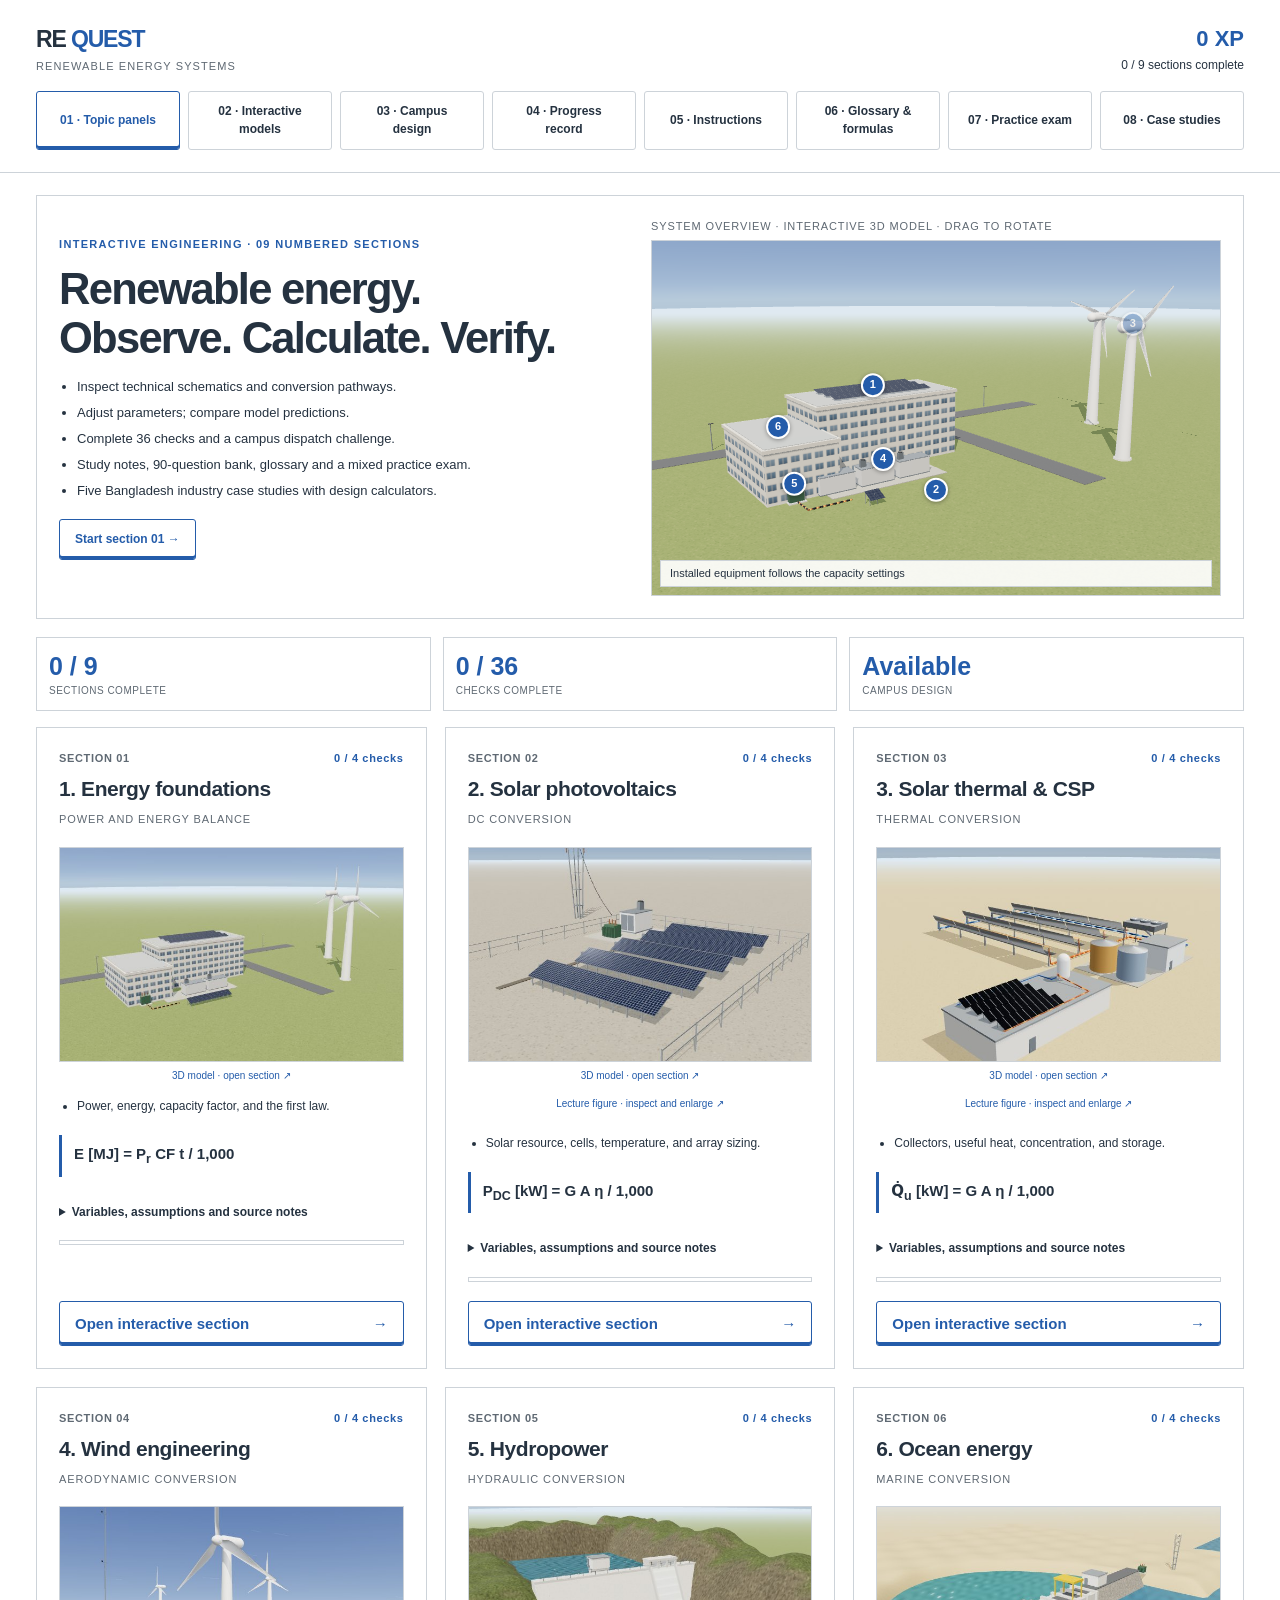
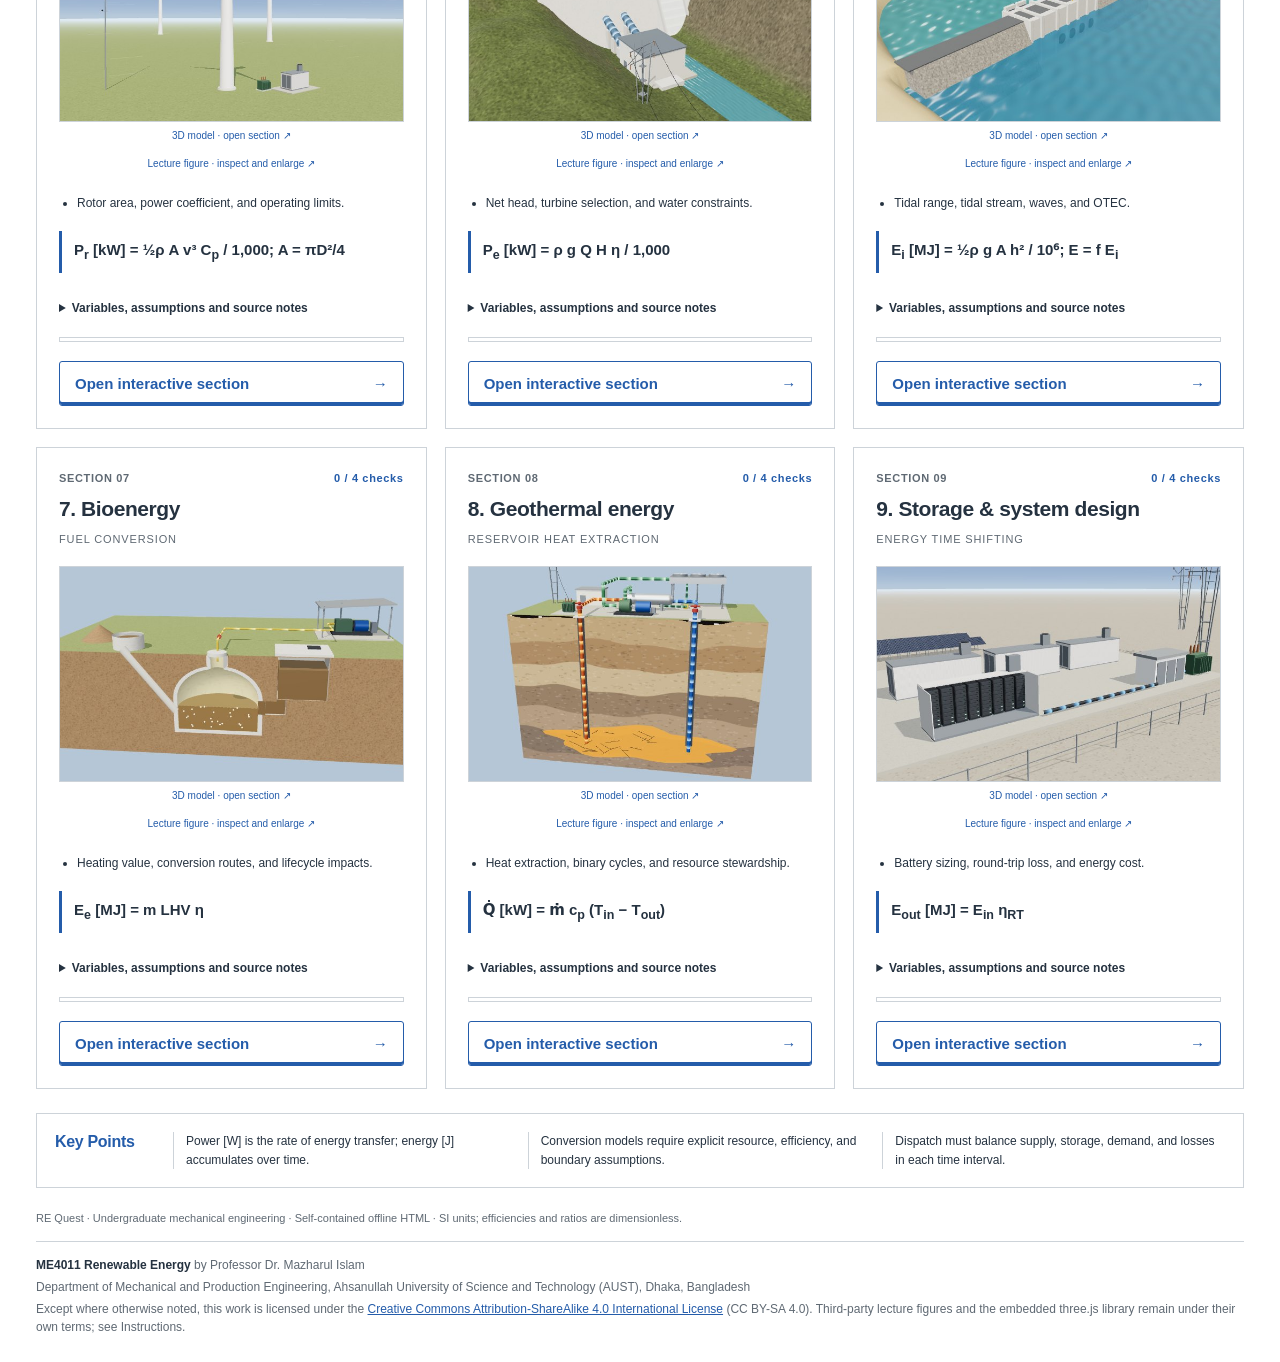
==== commit f932eaa6: "Add Bangladesh industry case studies view - New view "08 · Case studies" with five project briefs: r" ====
--- a/index.html
+++ b/index.html
@@ -228,6 +228,156 @@
 render();
 </script>
 <style>
+.case-tabs button{flex:1 1 150px}
+.case-calc{display:grid;grid-template-columns:minmax(0,1fr) minmax(0,1.5fr);gap:26px;margin-top:10px;align-items:start}
+.case-results th{font-weight:400;width:62%}
+.case-results td{text-align:right}
+.case-results strong{color:var(--blue);font-size:14px}
+.case-legend{display:flex;flex-wrap:wrap;gap:16px;font-size:11px;margin:8px 0}
+.case-legend span::before{content:'';display:inline-block;vertical-align:middle;width:16px;height:3px;background:var(--c);margin-right:6px}
+.case-check{margin:10px 0 14px}
+.case-check-row{display:flex;gap:8px;align-items:stretch}
+.case-check-row input{flex:1;min-width:0}
+.case-check-row button{font-size:12px}
+@media(max-width:900px){.case-calc{grid-template-columns:1fr}}
+@media print{.case-tabs,#caseInputs .actions,.case-check{display:none!important}.case-calc{grid-template-columns:1fr 2fr}}
+</style>
+<script>
+// Bangladesh industry case studies: project-style briefs with live calculators (industry units: kWh, kWp, Tk).
+(function(){
+const SRC={
+ tariff:['The Business Standard · BERC retail and bulk tariffs, June 2026','https://www.tbsnews.net/bangladesh/energy/retail-power-tariff-hiked-tk152-amid-subsidy-cuts-1453181'],
+ ieefa:['IEEFA · Higher electricity tariffs and rooftop solar','https://ieefa.org/resources/higher-electricity-tariffs-should-accelerate-bangladeshs-clean-energy-transition'],
+ fact:['bdnews24 · Factories turn to the Sun (costs, SREDA figures)','https://bdnews24.com/economy/07p8x3loyd'],
+ incent:['The Daily Star · Rooftop solar incentive package, September 2026','https://www.thedailystar.net/business/economy/news/rooftop-solar-gets-new-incentive-package-4262426'],
+ kepz:['The Daily Star · Largest rooftop solar plant at KEPZ','https://www.thedailystar.net/business/news/largest-rooftop-solar-plant-starts-producing-electricity-2114993'],
+ nem:['Fakir Technologies · Net metering guide (summary of the 2025 guidelines)','https://www.fakirtechnologies.com/net-metering-bangladesh-guide/'],
+ roof:['IEEFA · Rooftop solar target and the sanctioned-load constraint','https://ieefa.org/resources/rooftop-solars-time-shine-bangladesh'],
+ teesta:['The Financial Express · Teesta 200 MW solar plant','https://thefinancialexpress.com.bd/national/beximcos-teesta-solar-powers-up-natl-grid-with-4438-million-units'],
+ peak:['UNB · Record 17,200 MW generation, May 2026','https://unb.com.bd/category/Bangladesh/bangladesh-hits-all-time-high-17200mw-power-generation/186419'],
+ mix:['Mongabay · Solar in the 2026 energy crunch (daily generation data)','https://news.mongabay.com/2026/05/bangladeshs-energy-crunch-highlights-the-promise-and-limits-of-solar/'],
+ rampal:['The Business Standard · Rampal 442 MWp solar with battery storage','https://www.tbsnews.net/bangladesh/ecnec-approves-442mw-solar-power-plant-battery-storage-rampal-1565236']};
+const n0=x=>Number(x).toLocaleString(undefined,{maximumFractionDigits:0}),n1=x=>Number(x).toLocaleString(undefined,{maximumFractionDigits:1}),n2=x=>Number(x).toLocaleString(undefined,{maximumFractionDigits:2}),mTk=x=>n2(x/1e6)+' million Tk';
+const SHAPE=(()=>{const a=Array.from({length:24},(_,h)=>h>=6&&h<=18?Math.sin(Math.PI*(h-6)/12):0),s=a.reduce((p,c)=>p+c,0);return a.map(x=>x/s)})();
+const MONTH=(()=>{const a=[.93,1.05,1.17,1.2,1.13,.95,.88,.9,.88,.95,.93,.9],m=a.reduce((p,c)=>p+c,0)/12;return a.map(x=>x/m)})();
+const DEMAND=[.74,.71,.69,.67,.66,.66,.64,.64,.66,.69,.72,.74,.75,.74,.74,.75,.76,.8,.9,.96,.99,1,.95,.84];
+const B='#245caa',O='#a65319',G='#65717e';
+function chart(series,{xl,yl,xt,bars,ref}){const W=640,H=250,l=66,r=16,t=26,b=48,n=series[0].v.length,max=Math.max(1e-9,...series.flatMap(s=>s.v),ref?ref.v:0)*1.1,min=Math.min(0,...series.flatMap(s=>s.v)),X=i=>l+(bars?(i+.5)/n:i/(n-1))*(W-l-r),Y=v=>H-b-(v-min)/(max-min)*(H-t-b);
+ const grid=[0,.25,.5,.75,1].map(f=>{const v=min+f*(max-min);return `<path d="M${l} ${Y(v)}H${W-r}" stroke="#e3e7eb" fill="none"/><text x="${l-7}" y="${Y(v)+4}" text-anchor="end">${Math.abs(v)>=1e4?n0(v):n1(v)}</text>`}).join('');
+ const body=bars?series[0].v.map((v,i)=>`<rect x="${X(i)-(W-l-r)/n*.32}" y="${Y(Math.max(v,0))}" width="${(W-l-r)/n*.64}" height="${Math.abs(Y(v)-Y(0))}" fill="white" stroke="${B}" stroke-width="1.6"/>`).join(''):series.map(s=>`<path d="${s.v.map((v,i)=>(i?'L':'M')+X(i).toFixed(1)+' '+Y(v).toFixed(1)).join(' ')}" fill="none" stroke="${s.c}" stroke-width="2" ${s.dash?'stroke-dasharray="6 4"':''}/>`).join('');
+ const refl=ref?`<path d="M${l} ${Y(ref.v)}H${W-r}" stroke="${G}" stroke-dasharray="3 4"/><text x="${W-r-4}" y="${Y(ref.v)-5}" text-anchor="end">${ref.t}</text>`:'';
+ const ticks=xt.map(([i,s])=>`<text x="${X(i)}" y="${H-b+17}" text-anchor="middle">${s}</text>`).join('');
+ return `<svg class="chart" viewBox="0 0 ${W} ${H}" role="img" aria-label="${yl} against ${xl}"><rect width="${W}" height="${H}" fill="white"/>${grid}${min<0?`<path d="M${l} ${Y(0)}H${W-r}" stroke="${G}"/>`:''}<path d="M${l} ${t}V${H-b}H${W-r}" stroke="${G}" fill="none"/><text x="${l}" y="15">${yl}</text><text x="${l+(W-l-r)/2}" y="${H-8}" text-anchor="middle">${xl}</text>${body}${refl}${ticks}</svg>${bars?'':`<div class="case-legend">${series.map(s=>`<span style="--c:${s.c}">${s.n}</span>`).join('')}</div>`}`}
+const hours=[[0,'00'],[6,'06'],[12,'12'],[18,'18'],[23,'23']];
+const crf=(i,n)=>i===0?1/n:i*Math.pow(1+i,n)/(Math.pow(1+i,n)-1);
+
+const CASES=[
+{id:'roof',short:'Rooftop design',section:1,title:'Rooftop solar design for a garment factory',where:'Gazipur industrial belt · EPC design engineer',
+ brief:'A knit-garment factory asks your EPC firm for a grid-tied rooftop PV system on its steel-sheet production shed. Determine the largest system the roof and the connection rules allow, lay out the strings, and estimate the first-year energy for the proposal.',
+ context:['Export factories are the main rooftop solar market: SREDA records 5,028 net-metered systems totalling 338 MWp, and IEEFA counted 667 MW across 239 companies in 2026.','The largest installation is at the Korean EPZ in Chattogram: 16 MW in its first phase (2021), planned to reach 40 MW at a cost of about US$40 million.','Under the 2025 net-metering guidelines, as summarised by installers, a system may be sized up to 100% of sanctioned load (previously 70%), and on medium-voltage connections up to 80% of transformer capacity.','An installer quoted Tk 35–45 million per MW for industrial rooftops, about 55% of it modules and 20% inverters.'],
+ src:['fact','kepz','nem','roof'],
+ basis:[['Module','580 Wp, 2.278 m × 1.134 m (2.58 m²), 28 kg'],['Module V<sub>oc</sub> at STC','51.0 V; temperature coefficient −0.26 %/K'],['Inverter','1,100 V maximum DC input'],['Lowest daytime cell temperature','10 °C (283.15 K)'],['Mounting hardware','about 6 kg per module (clamps and rails)'],['Connection limit','inverter AC rating ≤ sanctioned load']],
+ inputs:[['roof','Usable roof area','m²',500,20000,100,6000],['cover','Fraction of roof covered by modules','1',.4,.8,.01,.6],['wp','Module rating','Wp',500,650,10,580],['load','Sanctioned load','kW',100,5000,50,1000],['ratio','DC/AC ratio','1',1,1.3,.01,1.2],['h','Daily irradiation on the array plane','kWh/m²',3.5,5.5,.1,4.5],['pr','Performance ratio','1',.7,.85,.01,.78]],
+ compute(v){const nRoof=Math.floor(v.roof*v.cover/2.58),kRoof=nRoof*v.wp/1000,kRule=v.load*v.ratio,kwp=Math.min(kRoof,kRule),n=Math.floor(kwp*1000/v.wp),dc=n*v.wp/1000,vocCold=51*(1-.0026*(10-25)),perStr=Math.floor(1100/vocCold),strings=Math.ceil(n/perStr),ac=dc/v.ratio,yieldY=v.h*365*v.pr,e=dc*yieldY,cuf=yieldY/8760,loadKg=(28+6)/2.58,lim=kRoof<=kRule?'roof area':'sanctioned load';
+  return {nRoof,kRoof,kRule,n,dc,vocCold,perStr,strings,ac,yieldY,e,cuf,loadKg,lim,
+   rows:[['Modules that fit on the roof',n0(nRoof),''],['Roof-limited capacity',n1(kRoof),'kWp'],['Rule-limited capacity (sanctioned load × DC/AC)',n1(kRule),'kWp'],['Design capacity (limited by '+lim+')',n1(dc),'kWp'],['Modules installed',n0(n),''],['Cold V<sub>oc</sub> per module',n2(vocCold),'V'],['Maximum modules per string',n0(perStr),''],['Strings required',n0(strings),''],['Inverter AC capacity',n1(ac),'kW'],['Specific yield',n0(yieldY),'kWh/kWp per year'],['First-year energy',n0(e),'kWh'],['Capacity utilisation factor (DC basis)',n1(cuf*100),'%'],['Added roof dead load on covered area',n1(loadKg),'kg/m²']],
+   chart:chart([{v:MONTH.map((f,i)=>dc*v.h*f*[31,28,31,30,31,30,31,31,30,31,30,31][i]*v.pr/1000)}],{xl:'Month (indicative seasonal shape)',yl:'Energy [MWh]',bars:true,xt:['J','F','M','A','M','J','J','A','S','O','N','D'].map((s,i)=>[i,s])})}},
+ method:r=>[`Roof limit: ⌊usable area × cover fraction ÷ 2.58 m²⌋ = ${n0(r.nRoof)} modules, or ${n1(r.kRoof)} kWp.`,`Rule limit: inverter AC rating ≤ sanctioned load, so DC capacity ≤ sanctioned load × DC/AC ratio = ${n1(r.kRule)} kWp.`,`Design capacity is the smaller value: ${n1(r.dc)} kWp (${r.lim} governs).`,`String sizing: V<sub>oc</sub> rises when cold. V<sub>oc</sub>(10 °C) = 51.0 × [1 − 0.0026 × (10 − 25)] = ${n2(r.vocCold)} V; modules per string ≤ ⌊1,100 ÷ ${n2(r.vocCold)}⌋ = ${r.perStr}.`,`Energy: E = P<sub>DC</sub> × H × 365 × PR = ${n0(r.e)} kWh in year 1 (${n0(r.e*3.6/1000)} GJ).`],
+ practice:['Commission a structural assessment before design: steel-sheet sheds are often built with little spare roof capacity, and wind uplift during cyclones governs clamp spacing.','Keep walkways, skylights and at least one access aisle per roof bay; the cover fraction in real layouts is usually 0.5–0.7.','Check both string limits: maximum voltage on the coldest morning and minimum MPPT voltage on the hottest afternoon.','Use equipment on the SREDA-approved list and submit single-line, earthing and string diagrams with the net-metering application.','Plan a cleaning regime: dust and industrial soot can cut output by several percent between washes.'],
+ deliver:['A one-page design summary: capacity, module and inverter schedule, string plan and annual yield.','A statement of which constraint governs (roof or sanctioned load) and what the client could change to install more.','A risk list covering structure, shading, fire access and maintenance.'],
+ checks:[['How many modules can one string hold with this inverter and module?','modules',r=>r.perStr,r=>`V<sub>oc</sub>(10 °C) = ${n2(r.vocCold)} V; ⌊1,100 ÷ ${n2(r.vocCold)}⌋ = ${r.perStr}.`],['What is the first-year energy at the default settings?','kWh',r=>r.e,r=>`${n1(r.dc)} kWp × ${n0(r.yieldY)} kWh/kWp = ${n0(r.e)} kWh.`]]},
+
+{id:'nem',short:'Net metering',section:1,title:'Net-metering bill analysis for a weekly-holiday load',where:'Distribution utility (DPDC/DESCO/BREB area) · energy consultant',
+ brief:'A factory with a net-metered rooftop system runs six days a week. On the weekly holiday the array still generates, so most of that energy flows to the grid. Quantify self-consumption, export and the monthly bill, and show the client what net metering is worth.',
+ context:['Net metering lets a consumer export surplus solar and import later; the utility bills the net energy at the end of each billing cycle.','The 2025 guidelines, as summarised by installers, opened net metering to all consumer categories, including single-phase, and raised the size limit to 100% of sanctioned load.','From June 2026 industries with sanctioned load up to 5 MW pay about Tk 11.56/kWh off-peak and Tk 16.06/kWh in the evening peak; the weighted-average bulk tariff is Tk 8.39/kWh.','A September 2026 circular offers Tk 10.50 per unit for surplus exported by battery-backed rooftop systems installed by 28 February 2027, paid for three years.','At KEPZ, surplus is fed to the grid on weekends and holidays under the net-metering guidelines.'],
+ src:['nem','ieefa','tariff','incent','kepz'],
+ basis:[['Billing month','30 days'],['Daytime window analysed','06:00–18:00; night use is unaffected by solar'],['Solar profile','half-sine between 06:00 and 18:00'],['Net billing','import and export netted in kWh over the month; any net surplus valued at the export rate'],['Taxes and demand charges','excluded (5% VAT applies to grid energy)']],
+ inputs:[['kwp','Array capacity','kWp',100,3000,50,1000],['y','Daily yield','kWh/kWp',2.5,4.5,.1,3.5],['lw','Working-day daytime load','kW',100,3000,50,600],['hf','Holiday load as a fraction of working-day load','1',.05,1,.05,.2],['hol','Holidays in the month','days',2,10,1,4],['tar','Import tariff (daytime)','Tk/kWh',9,17,.01,11.56],['exp','Rate for net surplus','Tk/kWh',0,12,.01,8.39]],
+ compute(v){const day=L=>{let g=0,s=0,x=0,m=0;const gh=SHAPE.map(f=>v.kwp*v.y*f);gh.forEach((q,h)=>{const l=h>=6&&h<18?L:0;if(h>=6&&h<18||q>0){g+=q;s+=Math.min(q,l);x+=Math.max(q-l,0);m+=Math.max(l-q,0)}});return {g,s,x,m,gh}},w=day(v.lw),hd=day(v.lw*v.hf),nw=30-v.hol,gen=w.g*nw+hd.g*v.hol,self=w.s*nw+hd.s*v.hol,ex=w.x*nw+hd.x*v.hol,im=w.m*nw+hd.m*v.hol,load=(v.lw*nw+v.lw*v.hf*v.hol)*12,b0=load*v.tar,b1=im*v.tar,net=im-ex,b2=net>=0?net*v.tar:net*v.exp;
+  return {gen,self,ex,im,load,b0,b1,b2,net,scr:self/gen,sf:self/load,
+   rows:[['Solar generation',n0(gen),'kWh/month'],['Self-consumed on site',n0(self),'kWh/month'],['Exported to the grid',n0(ex),'kWh/month'],['Imported in the daytime window',n0(im),'kWh/month'],['Net energy billed (import − export)',n0(net),'kWh/month'],['Self-consumption ratio',n1(self/gen*100),'%'],['Solar fraction of daytime load',n1(self/load*100),'%'],['Bill without solar',n0(b0),'Tk/month'],['Bill with solar, no export credit',n0(b1),'Tk/month'],['Bill with net metering',n0(b2),'Tk/month'],['Monthly value of net metering',n0(b1-b2),'Tk'],['Total monthly saving',n0(b0-b2),'Tk']],
+   chart:chart([{n:'Solar output',c:O,v:w.gh},{n:'Working-day load',c:B,v:Array.from({length:24},(_,h)=>h>=6&&h<18?v.lw:0)},{n:'Holiday load',c:G,dash:1,v:Array.from({length:24},(_,h)=>h>=6&&h<18?v.lw*v.hf:0)}],{xl:'Hour of day',yl:'Power [kW]',xt:hours})}},
+ method:r=>[`Hour by hour, energy used on site is min(solar, load); the excess is exported and any shortfall is imported.`,`Month totals over working days and holidays: generation ${n0(r.gen)} kWh, self-consumed ${n0(r.self)} kWh, exported ${n0(r.ex)} kWh, imported ${n0(r.im)} kWh.`,`Self-consumption ratio = ${n0(r.self)} ÷ ${n0(r.gen)} = ${n1(r.scr*100)}%.`,`Without export credit the bill is import × tariff = Tk ${n0(r.b1)}.`,`With net metering the bill is (import − export) × tariff = Tk ${n0(r.b2)}; net metering is worth Tk ${n0(r.b1-r.b2)} a month.`],
+ practice:['Size against the load profile, not only the roof: energy exported on holidays is worth less than energy that displaces imports whenever net surplus is paid below the retail tariff.','Bidirectional meter, anti-islanding protection and utility inspection are prerequisites; unpaid utility bills cause automatic rejection of an application.','Confirm the settlement rule and the rate for net surplus in the guideline and circular in force on the application date; these have changed several times.','Applications are filed through the Power Division net-metering portal and reviewed by the serving distribution utility.','Record import and export readings monthly and reconcile them with the inverter log.'],
+ deliver:['A monthly energy-balance table (generation, self-use, export, import) for a normal month and a month with ten holidays.','A recommendation on array size for this load, with the self-consumption ratio as evidence.','A short note explaining to the client how the rate for net surplus affects the result.'],
+ checks:[['What is the self-consumption ratio at the default settings?','%',r=>r.scr*100,r=>`${n0(r.self)} ÷ ${n0(r.gen)} = ${n1(r.scr*100)}%.`],['What is the monthly value of net metering?','Tk',r=>r.b1-r.b2,r=>`Tk ${n0(r.b1)} − Tk ${n0(r.b2)} = Tk ${n0(r.b1-r.b2)}.`]]},
+
+{id:'grid',short:'Grid integration',section:0,title:'Grid integration of utility-scale solar',where:'National Load Despatch Centre / PGCB · system planning engineer',
+ brief:'The 2026–2030 strategy targets 5,500 MW of rooftop and 4,500 MW of ground-mounted solar. As a planning engineer, examine what that does to the daily net load the conventional fleet must follow: the midday minimum, the evening ramp and possible curtailment.',
+ context:['Recorded generation peaked at 17,200 MW at 21:00 on 20 May 2026; the peak is an evening peak, after sunset.','On 9 May 2026 generation and imports totalled 312,620 MWh, of which solar supplied 5,377 MWh (about 1.7%) from 777 MW of installed solar.','Teesta Solar (200 MW, Gaibandha) delivered about 443.8 million kWh in its first 15 months through a 35 km, 132 kV line to Rangpur, from a 650-acre site.','Solar supplies about 84% of daytime generation in the Rangpur region, so local grid effects arrive long before national ones.','Gas shortages left a generation shortfall of several thousand MW in 2026; solar reduces daytime fuel burn but not the evening peak.'],
+ src:['peak','mix','teesta','fact'],
+ basis:[['Demand shape','illustrative hourly profile scaled to the selected peak at 21:00; mean about 0.76 of peak, close to the 9 May 2026 ratio'],['Solar shape','half-sine between 06:00 and 18:00, clear day'],['Must-run minimum','lowest stable output of plant that must stay online (thermal minimum, contracts, inertia)'],['Curtailment','solar above (demand − must-run minimum) is curtailed'],['Network limits','ignored; the model is a single-node balance']],
+ inputs:[['pk','Evening peak demand','MW',14000,24000,100,17200],['s','Installed solar','MW',500,20000,100,800],['y','Daily solar yield','kWh/kW',3.5,7,.1,4.5],['mr','Must-run minimum generation','MW',3000,10000,100,6000]],
+ compute(v){const d=DEMAND.map(f=>f*v.pk),sol=SHAPE.map(f=>v.s*v.y*f),used=sol.map((q,h)=>Math.min(q,Math.max(0,d[h]-v.mr))),net=d.map((q,h)=>q-used[h]),eD=d.reduce((a,c)=>a+c,0),eS=sol.reduce((a,c)=>a+c,0),eU=used.reduce((a,c)=>a+c,0);let r1=0,r3=0,h3=0;for(let h=1;h<24;h++){r1=Math.max(r1,net[h]-net[h-1]);if(h>=3&&net[h]-net[h-3]>r3){r3=net[h]-net[h-3];h3=h}}const mn=Math.min(...net),hm=net.indexOf(mn);
+  return {eD,eS,eU,cur:eS-eU,r1,r3,h3,mn,hm,share:eU/eD,
+   rows:[['Daily demand',n0(eD),'MWh'],['Solar energy available',n0(eS),'MWh'],['Solar energy used',n0(eU),'MWh'],['Solar share of daily energy',n1(eU/eD*100),'%'],['Curtailed solar energy',n0(eS-eU),'MWh'],['Curtailment as a share of solar',n1((eS-eU)/eS*100),'%'],['Minimum net load',n0(mn)+' at '+String(hm).padStart(2,'0')+':00','MW'],['Evening peak net load',n0(Math.max(...net)),'MW'],['Steepest 1-hour ramp',n0(r1),'MW/h'],['Steepest 3-hour ramp',n0(r3)+' ending '+String(h3).padStart(2,'0')+':00','MW']],
+   chart:chart([{n:'Demand',c:B,v:d},{n:'Solar available',c:O,v:sol},{n:'Net load on other plant',c:G,dash:1,v:net}],{xl:'Hour of day',yl:'Power [MW]',xt:hours,ref:{v:v.mr,t:'must-run minimum'}})}},
+ method:r=>[`Net load = demand − solar used. Conventional plant must follow the net load, not the demand.`,`Solar used in each hour is limited to demand − must-run minimum; anything above is curtailed.`,`At these settings solar supplies ${n1(r.share*100)}% of daily energy and ${n0(r.cur)} MWh is curtailed.`,`The net-load minimum is ${n0(r.mn)} MW; the steepest 3-hour ramp is ${n0(r.r3)} MW, which other plant or storage must supply as the sun sets.`,`Teesta check: 443.8 GWh ÷ (200 MW × 15 months × 730 h) = 20.3% capacity utilisation; at 200 MW, 132 kV and power factor 0.95 the line current is 200,000 ÷ (√3 × 132 × 0.95) = 921 A.`],
+ practice:['The evening peak is untouched by solar alone: every MW of solar still needs firm capacity or storage behind it at 21:00.','Ramping, not energy, becomes the binding constraint as solar grows; gas engines, hydro (Kaptai) and batteries are the flexible resources.','Evacuation lines and substations are planned with the plant: Teesta needed 35 km of new 132 kV line.','Forecasting, reactive-power capability and fault ride-through are grid-code obligations for large plants; check the current PGCB grid code for the exact requirements.','Regional concentration matters: a region can reach high instantaneous solar shares while the national share is still small.'],
+ deliver:['Net-load curves for 800 MW (about the 2026 level), 5,000 MW and 10,000 MW of solar on the same axes.','The solar capacity at which curtailment first appears for a 6,000 MW must-run minimum, and two measures that would delay it.','A paragraph on why the 9 May 2026 data imply about 6.9 kWh per installed kW, far above a typical yield (hint: check what the 777 MW figure includes).'],
+ checks:[['Using the Teesta figures, what capacity utilisation factor did the plant achieve over 15 months (730 h per month)?','%',()=>443.8e6/(200e3*15*730)*100,()=>'443,800 MWh ÷ (200 MW × 10,950 h) = 20.3%.'],['What solar share of daily energy do you get at the default settings?','%',r=>r.share*100,r=>`${n0(r.eU)} ÷ ${n0(r.eD)} MWh = ${n1(r.share*100)}%.`]]},
+
+{id:'bess',short:'Battery storage',section:8,title:'Battery storage for evening-peak supply',where:'Industrial consumer and utility-scale plant · storage engineer',
+ brief:'A factory wants a battery to carry part of its load through the evening peak, charged from daytime rooftop solar. Size the battery, find its levelised cost of storage, and judge whether tariff arbitrage alone justifies it.',
+ context:['ECNEC approved a 442 MWp solar plant at Rampal on 7 October 2026 with eight hours of battery storage; the pre-storage cost estimate was about Tk 6 per unit and is being revised.','The Power Division benchmarked battery-backed rooftop generation at up to Tk 8 per unit and set a Tk 10.50 purchase tariff for exported surplus.','AkijBashir Group commissioned an 18 MW rooftop system with battery storage at its Boalmari factory; batteries let factories keep running when the grid fails.','Industrial peak energy costs Tk 16.06/kWh against Tk 11.56/kWh off-peak, a spread of Tk 4.50/kWh.','Battery-pack prices fell about 30% between 2023 and 2025.'],
+ src:['rampal','incent','fact','ieefa'],
+ basis:[['Discharge efficiency','√(round-trip efficiency); charging has the same efficiency'],['Fixed O&M','1.5% of capital cost per year'],['Capital recovery','CRF = i(1+i)<sup>n</sup> / ((1+i)<sup>n</sup> − 1)'],['Battery cost','installed cost per kWh of nominal capacity, including power conversion'],['Degradation and replacement','not modelled; choose life and cycles conservatively']],
+ inputs:[['p','Load carried by the battery','kW',100,2000,50,500],['hrs','Discharge duration','h',1,8,.5,3],['dod','Depth of discharge','1',.6,.95,.01,.9],['rte','Round-trip efficiency','%',80,95,1,88],['cost','Installed battery cost','Tk/kWh',12000,40000,500,25000],['cyc','Full cycles per year','1',150,365,5,300],['life','Service life','years',8,15,1,12],['i','Discount rate','%',6,14,.5,10],['cc','Cost of charging energy','Tk/kWh',0,12,.1,4],['val','Value of discharged energy','Tk/kWh',10,40,.01,16.06]],
+ compute(v){const ed=v.p*v.hrs,eta=Math.sqrt(v.rte/100),nom=ed/(v.dod*eta),ech=ed/(v.rte/100),capex=nom*v.cost,k=crf(v.i/100,v.life),del=ed*v.cyc,om=.015*capex,chg=ech*v.cyc*v.cc,lcos=(capex*k+om+chg)/del,sav=del*v.val-chg-om,pay=sav>0?capex/sav:Infinity,cur=[];for(let c=150;c<=365;c+=5)cur.push((capex*k+om+ech*c*v.cc)/(ed*c));
+  return {ed,eta,nom,ech,capex,k,del,lcos,sav,pay,
+   rows:[['Energy delivered per cycle',n0(ed),'kWh'],['Nominal battery capacity',n0(nom),'kWh'],['Charging energy per cycle',n0(ech),'kWh'],['Solar array needed to charge it (3.5 kWh/kWp)',n0(ech/3.5),'kWp'],['Capital cost',mTk(capex),''],['Capital recovery factor',n2(k*100)+'%',''],['Energy delivered per year',n0(del),'kWh'],['Levelised cost of storage',n2(lcos),'Tk/kWh'],['Margin over value of discharged energy',n2(v.val-lcos),'Tk/kWh'],['Annual operating saving, before capital recovery',mTk(sav),''],['Simple payback',isFinite(pay)?n1(pay):'none','years']],
+   chart:chart([{n:'Levelised cost of storage',c:B,v:cur}],{xl:'Full cycles per year',yl:'Cost [Tk/kWh]',xt:[[0,'150'],[14,'220'],[30,'300'],[43,'365']],ref:{v:v.val,t:'value of discharged energy'}})}},
+ method:r=>[`Energy to deliver each evening: P × t = ${n0(r.ed)} kWh.`,`Nominal capacity = E ÷ (DoD × η<sub>discharge</sub>) = ${n0(r.ed)} ÷ (DoD × ${n2(r.eta)}) = ${n0(r.nom)} kWh.`,`Charging energy = E ÷ round-trip efficiency = ${n0(r.ech)} kWh per cycle.`,`Annualised capital = capital cost × CRF = ${mTk(r.capex)} × ${n2(r.k*100)}%.`,`LCOS = (annualised capital + O&M + charging cost) ÷ energy delivered = Tk ${n2(r.lcos)}/kWh.`],
+ practice:['Compare the levelised cost of storage with the value it replaces. Against the peak tariff alone the margin is thin; against diesel generation during load-shedding it is much wider. Set the value slider to your avoided cost.','Utilisation drives cost: a battery cycled 150 times a year costs roughly twice as much per kWh delivered as one cycled 300 times.','Specify both ratings: power (kW) for the load carried and energy (kWh) for the duration.','Lithium iron phosphate cells, a battery management system, fire detection and ventilation, and thermal management for 35 °C ambient are standard requirements.','The September 2026 incentive applies only to systems installed by 28 February 2027; do not assume it in a long-term cash flow.'],
+ deliver:['A sizing sheet: power, energy, charging source and daily cycle.','LCOS at 150, 250 and 350 cycles per year, with the value of discharged energy for comparison.','Rampal exercise: battery capacity needed to deliver 100 MW for eight hours, and the share of the plant\'s daily output required to charge it.'],
+ checks:[['Rampal: what nominal battery capacity delivers 100 MW for 8 h at depth of discharge 0.9 and round-trip efficiency 88%?','MWh',()=>800/(.9*Math.sqrt(.88)),()=>'800 MWh ÷ (0.9 × √0.88) = 800 ÷ 0.844 = 947.6 MWh.'],['What is the levelised cost of storage at the default settings?','Tk/kWh',r=>r.lcos,r=>`(annualised capital + O&M + charging) ÷ ${n0(r.del)} kWh = Tk ${n2(r.lcos)}/kWh.`]]},
+
+{id:'econ',short:'Techno-economics',section:8,title:'Techno-economic appraisal: CAPEX or OPEX model',where:'Factory finance committee · project engineer',
+ brief:'A factory can buy a rooftop system outright (CAPEX model) or let an investor own it and sell the output under a power purchase agreement (OPEX model). Prepare the appraisal: levelised cost, payback, net present value and internal rate of return, then compare the two models.',
+ context:['IEEFA puts rooftop solar LCOE at Tk 3.5–4/kWh against a daytime industrial tariff of Tk 11.56/kWh after the June 2026 increase.','An installer reports Tk 35–45 million per MW, output of 100,000–120,000 kWh per month per MW, payback of 4.5–5.5 years with own funds and 7–9 years with bank loans.','RANCON\'s Kashimpur park cut grid purchases by about 87% and reports payback of about seven years; AkijBashir reports about Tk 3 per unit on some projects.','94% of 661 garment factories using renewables financed them themselves; 65% of non-users cite upfront cost, which is the case for the OPEX model.','The national rooftop programme planned CAPEX (public funds) for government offices and OPEX, with EPC companies investing, for hospitals and educational institutions.'],
+ src:['ieefa','fact','roof','tariff'],
+ basis:[['Project life','25 years; module degradation 0.5% per year'],['Inverter replacement','8% of capital cost in year 12'],['Exported energy','valued at Tk 8.39/kWh (weighted-average bulk tariff)'],['Loan','7-year annuity on the financed share'],['OPEX contract','20 years at a fixed PPA rate; no investment by the factory'],['Tax, duty and depreciation effects','excluded']],
+ inputs:[['kwp','System size','kWp',100,5000,50,1000],['capex','Installed cost','Tk/kWp',30000,50000,500,40000],['y','Specific yield','kWh/kWp per year',1100,1500,10,1300],['self','Share of output used on site','%',50,100,1,90],['tar','Grid tariff displaced','Tk/kWh',6,17,.01,11.56],['esc','Tariff escalation','%/year',0,8,.5,3],['om','O&M cost','% of capital/year',.5,2,.1,1],['i','Discount rate','%',6,16,.5,10],['loan','Share financed by loan','%',0,80,5,0],['rate','Loan interest rate','%',6,15,.5,11],['ppa','OPEX PPA rate','Tk/kWh',5,11,.1,8.5]],
+ compute(v){const C=v.kwp*v.capex,d=v.i/100,eq=C*(1-v.loan/100),ann=C*v.loan/100*crf(v.rate/100,7),cf=[-eq],proj=[-C],opex=[0];let pvE=0,pvC=C,cum=-C,pay=null,oc=0,e1=0;
+  for(let t=1;t<=25;t++){const e=v.kwp*v.y*Math.pow(.995,t-1),tar=v.tar*Math.pow(1+v.esc/100,t-1),rev=e*(v.self/100*tar+(1-v.self/100)*8.39),om=C*v.om/100,rep=t===12?.08*C:0,net=rev-om-rep;if(t===1)e1=e;pvE+=e/Math.pow(1+d,t);pvC+=(om+rep)/Math.pow(1+d,t);const prev=cum;cum+=net;if(pay===null&&cum>=0)pay=t-1+(-prev)/net;proj.push(cum);cf.push(net-(t<=7?ann:0));if(t<=20)oc+=e*v.self/100*(tar-v.ppa);opex.push(t<=20?oc:oc)}
+  const npv=r=>cf.reduce((a,c,t)=>a+c/Math.pow(1+r,t),0);let lo=-.5,hi=3,irr=null;if(npv(lo)>0&&npv(hi)<0){for(let k=0;k<70;k++){const m=(lo+hi)/2;npv(m)>0?lo=m:hi=m}irr=(lo+hi)/2}
+  let eqc=[],a=0;cf.forEach(c=>{a+=c;eqc.push(a/1e6)});const s1=e1*(v.self/100*v.tar+(1-v.self/100)*8.39),o1=e1*v.self/100*(v.tar-v.ppa),npvO=Array.from({length:20},(_,k)=>k+1).reduce((s,t)=>s+v.kwp*v.y*Math.pow(.995,t-1)*v.self/100*(v.tar*Math.pow(1+v.esc/100,t-1)-v.ppa)/Math.pow(1+d,t),0);
+  return {C,lcoe:pvC/pvE,pay,npv:npv(d),irr,e1,s1,o1,npvO,
+   rows:[['Capital cost',mTk(C),''],['First-year energy',n0(e1),'kWh'],['First-year value of energy',mTk(s1),''],['Levelised cost of energy',n2(pvC/pvE),'Tk/kWh'],['Simple payback (whole project)',pay===null?'beyond 25':n1(pay),'years'],['Net present value to the owner',mTk(npv(d)),''],['Internal rate of return on equity',irr===null?'n/a':n1(irr*100),'%'],['OPEX model: first-year saving, no investment',mTk(o1),''],['OPEX model: present value of 20-year savings',mTk(npvO),'']],
+   chart:chart([{n:'CAPEX model: cumulative cash flow to the owner',c:B,v:eqc},{n:'OPEX model: cumulative saving',c:O,v:opex.map(x=>x/1e6)}],{xl:'Year',yl:'Cumulative [million Tk]',xt:[[0,'0'],[5,'5'],[10,'10'],[15,'15'],[20,'20'],[25,'25']]})}},
+ method:r=>[`Capital cost = size × cost per kWp = ${mTk(r.C)}.`,`First-year energy = size × specific yield = ${n0(r.e1)} kWh; its value is ${mTk(r.s1)}.`,`LCOE = present value of all costs ÷ present value of energy over 25 years = Tk ${n2(r.lcoe)}/kWh.`,`Simple payback = years until cumulative net savings repay the capital = ${r.pay===null?'more than 25':n1(r.pay)} years.`,`NPV discounts each year\'s net cash flow to the owner; IRR is the discount rate at which NPV is zero.`,`OPEX model: saving = energy used on site × (grid tariff − PPA rate) = ${mTk(r.o1)} in year 1, with no capital outlay.`],
+ practice:['Reported paybacks (4.5–9 years) are longer than a calculation at the full grid tariff suggests. Reasons to test: output displacing cheaper captive gas generation, holiday export at a lower rate, loan interest, and older tariffs. Use the sliders to reproduce them.','State the discount rate and whether results are before or after tax; an NPV without them cannot be compared with another project.','Run a sensitivity on the three inputs that matter most: capital cost, tariff escalation and the share of output used on site.','CAPEX gives the higher lifetime return but ties up capital and leaves performance risk with the factory; OPEX preserves capital and passes performance risk to the investor in exchange for a smaller saving.','In an OPEX contract check the tenor, escalation clause, minimum offtake, buy-out terms and who holds the net-metering agreement.'],
+ deliver:['A one-page appraisal with LCOE, payback, NPV and IRR, and every assumption listed.','A sensitivity table: ±20% on capital cost, tariff escalation of 0%, 3% and 6%, and on-site use of 70% and 100%.','A recommendation between CAPEX and OPEX for a factory with limited access to credit.'],
+ checks:[['What is the levelised cost of energy at the default settings?','Tk/kWh',r=>r.lcoe,r=>`Present value of costs ÷ present value of energy = Tk ${n2(r.lcoe)}/kWh.`],['What is the simple payback at the default settings?','years',r=>r.pay,r=>`Cumulative net savings reach ${mTk(r.C)} after ${n1(r.pay)} years.`]]}
+];
+window.RE_CASES=CASES;
+let cur=0;
+function defaults(c){const v={};c.inputs.forEach(q=>v[q[0]]=q[6]);return v}
+function caseView(){const c=CASES[cur],r0=c.compute(defaults(c));
+ $('#content').innerHTML=heading('Professional practice','Bangladesh industry case studies','Five project briefs that apply the course to real Bangladeshi practice. Adjust the design inputs, read the results, then prepare the deliverables an employer would expect.')+
+ `<div class="tabs case-tabs">${CASES.map((x,i)=>`<button data-case="${i}" class="${i===cur?'active':''}">${i+1} · ${x.short}</button>`).join('')}</div>
+ <section class="panel"><div class="section-id"><span>15.${cur+1} · PROJECT BRIEF</span><span>${c.where.toUpperCase()}</span></div><h2 style="margin-top:12px">${c.title}</h2><div class="notes-grid"><div><p>${c.brief}</p><h3>Industry context</h3><ul class="bullets">${c.context.map(t=>`<li>${t}</li>`).join('')}</ul></div><div><h3>Design basis</h3><div class="table-wrap"><table class="ledger wrap"><tbody>${c.basis.map(b=>`<tr><th>${b[0]}</th><td>${b[1]}</td></tr>`).join('')}</tbody></table></div><p class="fine">Design-basis values are illustrative assumptions for the exercise, not data from a specific project. Industry units are used here: 1 kWh = 3.6 MJ; Tk = Bangladeshi taka.</p></div></div></section>
+ <section class="panel"><div class="section-id">15.${cur+1} · DESIGN CALCULATOR</div><div class="case-calc"><div id="caseInputs">${c.inputs.map(q=>`<label for="ci_${q[0]}">${q[1]} [${q[2]}]<strong id="cv_${q[0]}"></strong></label><input type="range" id="ci_${q[0]}" min="${q[3]}" max="${q[4]}" step="${q[5]}" value="${q[6]}">`).join('')}<div class="actions"><button type="button" id="caseReset">Reset to defaults</button></div></div><div><div class="table-wrap"><table class="ledger wrap case-results"><tbody id="caseRows"></tbody></table></div><div id="caseChart" style="margin-top:14px"></div></div></div></section>
+ <div class="two"><section class="panel"><div class="section-id">METHOD AT THE CURRENT SETTINGS</div><ol class="bullets" id="caseMethod"></ol><h3>Self-check at the default settings</h3>${c.checks.map((k,i)=>`<form class="case-check" data-k="${i}"><label for="ck${i}">${k[0]} [${k[1]}]</label><div class="case-check-row"><input type="number" step="any" id="ck${i}" autocomplete="off"><button type="submit">Verify</button><button type="button" data-show="${i}">Show</button></div><div class="feedback" id="cf${i}" role="status"></div></form>`).join('')}<p class="fine">Tolerance ±2%. Self-checks carry no XP.</p></section>
+ <section class="panel"><div class="section-id">PROFESSIONAL PRACTICE</div><ul class="bullets">${c.practice.map(t=>`<li>${t}</li>`).join('')}</ul><h3>Deliverables</h3><ol class="bullets">${c.deliver.map(t=>`<li>${t}</li>`).join('')}</ol><div class="actions">${c.section?`<button type="button" id="caseSection">Open related section: ${missions[c.section].name} →</button>`:'<button type="button" id="caseSection">Open campus design →</button>'}<button type="button" id="casePrint">Print brief</button></div></section></div>
+ <section class="panel"><div class="section-id">SOURCES · INTERNET REQUIRED</div><ul class="bullets compact">${c.src.map(k=>`<li><a href="${SRC[k][1]}" target="_blank" rel="noopener noreferrer">${SRC[k][0]}</a></li>`).join('')}</ul><p class="fine">Figures are as reported by the cited sources in 2021–2026. Tariffs, incentives and guidelines change; confirm current values with BERC, SREDA and the serving utility before professional use.</p></section>`;
+ const vals=()=>{const v={};c.inputs.forEach(q=>v[q[0]]=+$('#ci_'+q[0]).value);return v};
+ const draw=()=>{const v=vals(),r=c.compute(v);c.inputs.forEach(q=>$('#cv_'+q[0]).textContent=fmt(v[q[0]]));$('#caseRows').innerHTML=r.rows.map(x=>`<tr><th>${x[0]}</th><td><strong>${x[1]}</strong> ${x[2]}</td></tr>`).join('');$('#caseChart').innerHTML=r.chart;$('#caseMethod').innerHTML=c.method(r).map(t=>`<li>${t}</li>`).join('')};
+ c.inputs.forEach(q=>$('#ci_'+q[0]).oninput=draw);$('#caseReset').onclick=()=>{c.inputs.forEach(q=>$('#ci_'+q[0]).value=q[6]);draw()};draw();
+ document.querySelectorAll('[data-case]').forEach(b=>b.onclick=()=>{cur=+b.dataset.case;caseView();window.scrollTo(0,0)});
+ document.querySelectorAll('.case-check').forEach(f=>{const k=c.checks[+f.dataset.k],ans=k[2](r0),fb=$('#cf'+f.dataset.k),sol=()=>k[3](r0);f.onsubmit=e=>{e.preventDefault();const raw=$('#ck'+f.dataset.k).value.trim(),x=Number(raw);if(raw===''||!Number.isFinite(x))return;fb.innerHTML=Math.abs(x-ans)<=Math.abs(ans)*.02?'Correct. '+sol():'Not within 2%. Reset the calculator to defaults, then check units and rounding.'};f.querySelector('[data-show]').onclick=()=>fb.innerHTML=sol()});
+ $('#caseSection').onclick=()=>c.section?openMission(c.section):navigate('design');$('#casePrint').onclick=()=>window.print();
+ setKeys(['Case studies use industry units: kWh, kWp, MW and taka.','Context figures are sourced; design-basis values are stated assumptions.','An engineering result is complete only with its assumptions and limits.'])}
+document.querySelector('nav').insertAdjacentHTML('beforeend','<button data-view="cases">08 · Case studies</button>');
+document.querySelectorAll('nav button').forEach(b=>b.onclick=()=>navigate(b.dataset.view));
+const renderC=render;
+render=function(){renderC();if(view==='cases')caseView();
+ if(view==='map'){const p=$('.intro .bullets');if(p&&!$('#caseNote'))p.insertAdjacentHTML('beforeend','<li id="caseNote">Five Bangladesh industry case studies with design calculators.</li>')}
+ if(view==='guide')$('#content').insertAdjacentHTML('beforeend','<section class="panel"><div class="section-id">12.7 · INDUSTRY CASE STUDIES</div><ul class="bullets"><li>Five project briefs cover rooftop solar design, net metering, grid integration, battery storage and techno-economic appraisal in Bangladesh.</li><li>Each brief gives sourced industry context, a stated design basis, a live calculator, the method, professional-practice points and deliverables suitable for an assignment.</li><li>Case studies use industry units (kWh, kWp, MW, taka) because these are the units of tariffs, tenders and contracts; 1 kWh = 3.6 MJ.</li><li>Self-checks carry no XP, so the 1,000 XP total is unchanged.</li><li>Tariffs, incentives and guidelines are dated; confirm current values before professional use.</li></ul></section>')};
+render();
+})();
+</script>
+<style>
 .re3d-view{position:relative;width:100%;aspect-ratio:16/9;border:1px solid var(--line);background:#dfe9f1;overflow:hidden}
 .re3d-view.hero{aspect-ratio:16/10}
 .re3d-canvas{display:block;width:100%;height:100%;cursor:grab;outline-offset:-3px}
